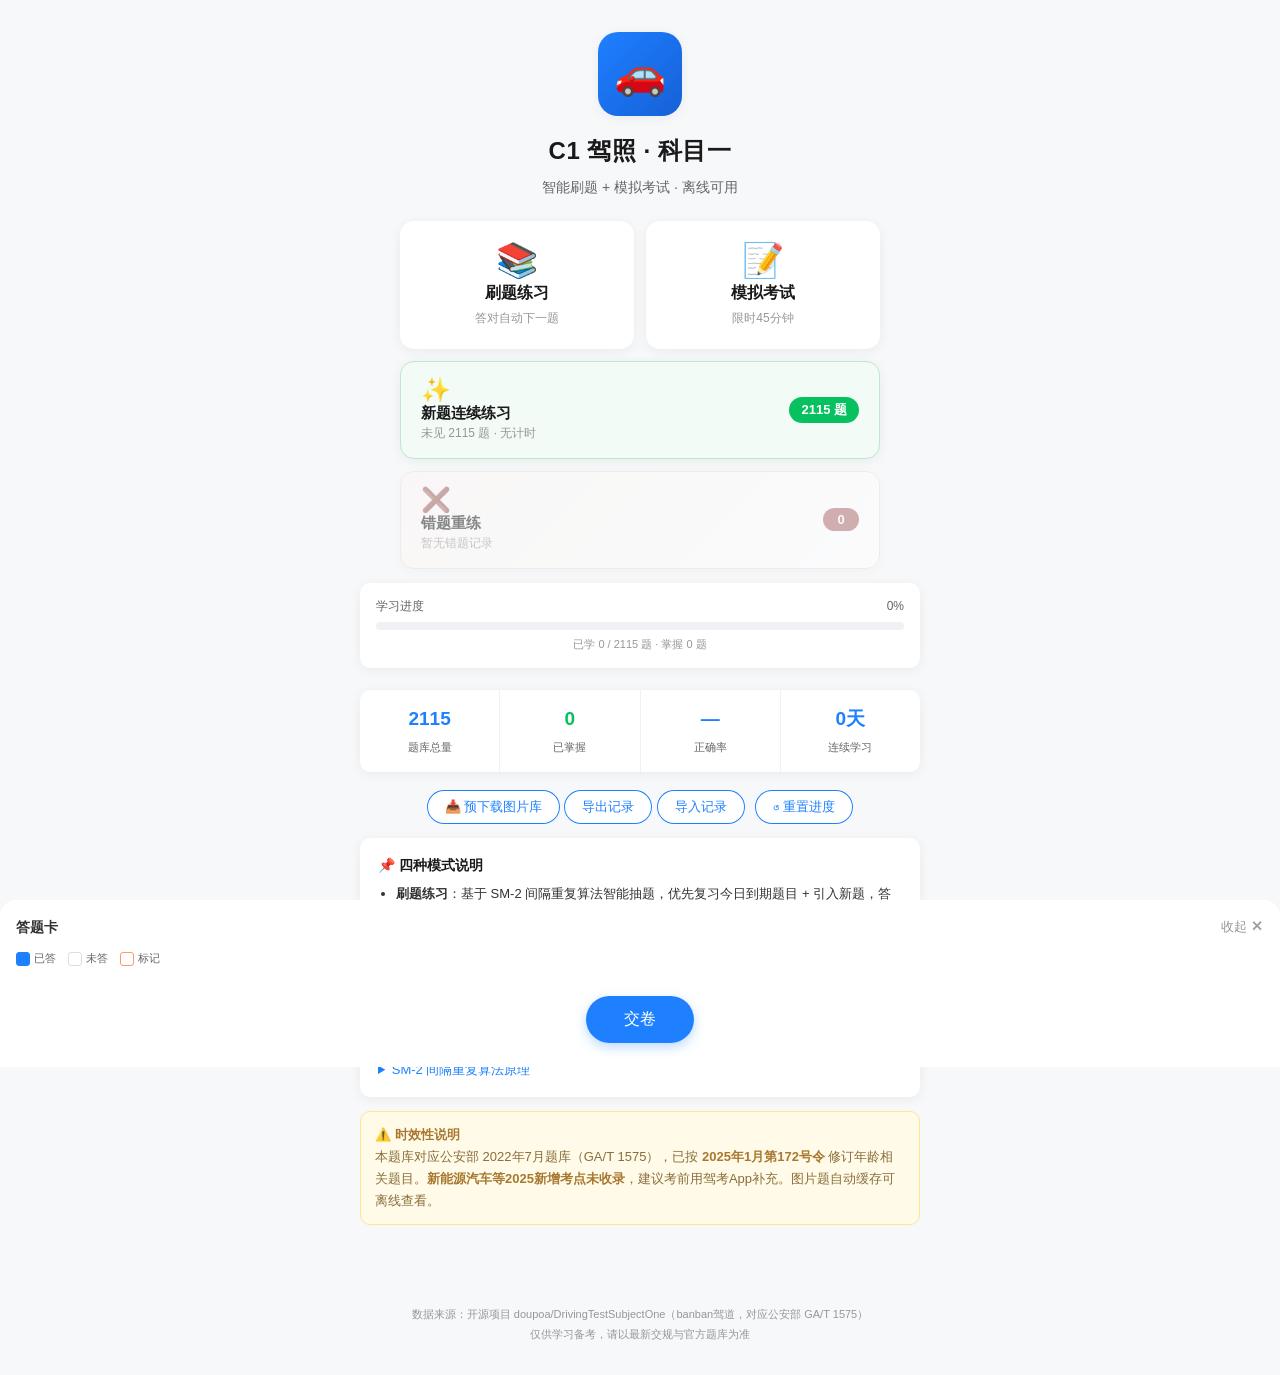
==== index.html @ aeea99e9 "Add files via upload" ====
<!DOCTYPE html>
<html lang="zh-CN">
<head>
<meta charset="UTF-8">
<meta name="viewport" content="width=device-width, initial-scale=1.0, viewport-fit=cover">
<meta name="theme-color" content="#1e80ff">
<meta name="mobile-web-app-capable" content="yes">
<meta name="apple-mobile-web-app-status-bar-style" content="default">
<meta name="apple-mobile-web-app-title" content="科目一">
<link rel="manifest" href="manifest.json">
<link rel="apple-touch-icon" href="icon-192.png">
<link rel="icon" type="image/png" sizes="192x192" href="icon-192.png">
<link rel="icon" type="image/png" sizes="512x512" href="icon-512.png">
<title>C1 驾照 · 科目一模拟考试</title>
<style>:root{
  --blue:#1e80ff; --blue-dark:#1660d8; --blue-light:#e8f2ff;
  --green:#07c160; --red:#fa5151; --orange:#ff976a; --purple:#7a4dd0;
  --gray-1:#f7f8fa; --gray-2:#f0f1f5; --gray-3:#dcdee0;
  --gray-5:#969799; --gray-6:#646566; --gray-7:#323233; --gray-8:#1a1a1a;
  --radius:10px; --shadow:0 2px 12px rgba(0,0,0,.06);
  --safe-top:env(safe-area-inset-top,0px);
  --safe-bottom:env(safe-area-inset-bottom,0px);
}
*{box-sizing:border-box;margin:0;padding:0;-webkit-tap-highlight-color:transparent}
html,body{height:100%}
body{font-family:-apple-system,BlinkMacSystemFont,"Segoe UI","PingFang SC","Hiragino Sans GB","Microsoft YaHei",sans-serif;background:var(--gray-1);color:var(--gray-8);line-height:1.6;font-size:15px;padding-top:var(--safe-top);padding-bottom:var(--safe-bottom)}
.hidden{display:none!important}
button{font-family:inherit;cursor:pointer;border:none;background:none}
.wrap{max-width:880px;margin:0 auto;padding:0 14px}

/* ===== 封面页 ===== */
.cover{padding:32px 16px 48px;text-align:center}
.cover .logo{width:84px;height:84px;border-radius:20px;background:linear-gradient(135deg,var(--blue),var(--blue-dark));margin:0 auto 16px;display:flex;align-items:center;justify-content:center;font-size:42px;color:#fff;box-shadow:var(--shadow)}
.cover h1{font-size:24px;margin-bottom:6px;letter-spacing:.5px}
.cover .sub{color:var(--gray-6);margin-bottom:22px;font-size:14px}
.mode-grid{display:grid;grid-template-columns:1fr 1fr;gap:12px;max-width:480px;margin:0 auto 14px}
.mode-card{display:flex;flex-direction:column;align-items:center;justify-content:center;gap:6px;background:#fff;border-radius:14px;padding:22px 12px;box-shadow:var(--shadow);transition:transform .12s;min-height:118px}
.mode-card:active{transform:scale(.97)}
.mode-card .ic{font-size:34px;line-height:1}
.mode-card .t{font-size:16px;font-weight:600;color:var(--gray-8)}
.mode-card .d{font-size:12px;color:var(--gray-5)}
.mode-card.practice .ic{color:var(--blue)}
.mode-card.exam .ic{color:var(--orange)}
.mode-card.newq,.mode-card.wrong{grid-column:1/3;flex-direction:row;justify-content:space-between;padding:16px 20px;min-height:auto}
.mode-card.newq{background:#f3fbf7;border:1px solid #bce8cf}
.mode-card.newq .info,.mode-card.wrong .info{text-align:left;display:flex;flex-direction:column;gap:2px}
.mode-card.newq .badge{background:var(--green);color:#fff;border-radius:20px;padding:4px 12px;font-size:13px;font-weight:600;min-width:68px;text-align:center}
.mode-card.newq.disabled{opacity:.55;filter:grayscale(.5)}
.mode-card.newq.disabled:active{transform:none}
.mode-card.wrong{grid-column:1/3;flex-direction:row;justify-content:space-between;padding:16px 20px;min-height:auto;background:linear-gradient(135deg,#fff5f0,#fff);border:1px solid #ffd9c2}
.mode-card.wrong .badge{background:var(--red);color:#fff;border-radius:20px;padding:4px 14px;font-size:13px;font-weight:600;min-width:36px;text-align:center}
.mode-card.wrong.disabled{opacity:.5;filter:grayscale(.6)}
.mode-card.wrong.disabled:active{transform:none}
.stats-row{display:flex;justify-content:center;gap:0;flex-wrap:wrap;margin:22px auto 18px;max-width:560px;background:#fff;border-radius:var(--radius);box-shadow:var(--shadow);overflow:hidden}
.stats-row .stat{flex:1;min-width:80px;padding:14px 8px;text-align:center;border-right:1px solid var(--gray-2)}
.stats-row .stat:last-child{border-right:none}
.stats-row .stat .n{font-size:19px;font-weight:600;color:var(--blue);display:block}
.stats-row .stat .n.green{color:var(--green)}
.stats-row .stat .l{font-size:11px;color:var(--gray-6);margin-top:2px}
.btn{display:inline-block;background:var(--blue);color:#fff;padding:13px 38px;border-radius:24px;font-size:16px;font-weight:500;transition:all .15s;box-shadow:0 4px 12px rgba(30,128,255,.3)}
.btn:active{transform:translateY(1px)}
.btn.ghost{background:#fff;color:var(--blue);box-shadow:0 0 0 1px var(--blue) inset}
.btn.gray{background:var(--gray-2);color:var(--gray-7);box-shadow:none}
.btn.danger{background:#fff;color:var(--red);box-shadow:0 0 0 1px var(--red) inset}
.btn:disabled{opacity:.5;cursor:not-allowed}
.btn.small{padding:8px 18px;font-size:13px;border-radius:18px}
.btn.full{display:block;width:100%}
.link-btn{color:var(--blue);font-size:13px;padding:6px 10px;display:inline-block}
.info-box{background:#fffbe8;border:1px solid #ffe58f;border-radius:var(--radius);padding:12px 14px;font-size:13px;color:#8a6d3b;text-align:left;margin:14px auto;max-width:560px;line-height:1.7}
.info-box b{color:#a87830}
.rule-box{background:#fff;border-radius:var(--radius);padding:16px 18px;text-align:left;margin:14px auto;max-width:560px;box-shadow:var(--shadow);font-size:13px;color:var(--gray-7)}
.rule-box h3{font-size:14px;margin-bottom:8px;color:var(--gray-8)}
.rule-box ul{padding-left:18px}
.rule-box li{margin:3px 0}
.rule-box details{margin-top:10px;border-top:1px dashed var(--gray-3);padding-top:10px}
.rule-box summary{cursor:pointer;color:var(--blue);font-size:13px}

/* 进度条（首页学习进度可视化） */
.progress-bar{max-width:560px;margin:14px auto 0;background:#fff;border-radius:var(--radius);box-shadow:var(--shadow);padding:14px 16px}
.progress-bar .top{display:flex;justify-content:space-between;font-size:12px;color:var(--gray-6);margin-bottom:6px}
.progress-bar .track{height:8px;background:var(--gray-2);border-radius:4px;overflow:hidden}
.progress-bar .fill{height:100%;background:linear-gradient(90deg,var(--blue),var(--green));width:0;transition:width .4s;border-radius:4px}
.progress-bar .meta{font-size:11px;color:var(--gray-5);margin-top:6px}

/* ===== 答题页 ===== */
.exam-header{position:sticky;top:0;background:#fff;border-bottom:1px solid var(--gray-2);padding:10px 0;z-index:20;margin-top:var(--safe-top)}
.exam-header .row{display:flex;align-items:center;justify-content:space-between;gap:10px}
.exam-header .progress{flex:1;height:6px;background:var(--gray-2);border-radius:3px;overflow:hidden}
.exam-header .progress > i{display:block;height:100%;background:var(--blue);width:0;transition:width .2s}
.exam-header .timer{font-variant-numeric:tabular-nums;font-weight:600;color:var(--gray-7);font-size:14px;white-space:nowrap}
.exam-header .timer.warn{color:var(--red)}
.exam-header .meta{font-size:13px;color:var(--gray-6);margin-top:4px;display:flex;align-items:center;gap:4px;flex-wrap:wrap}
.exam-header .meta b{color:var(--blue)}
.mode-badge{display:inline-block;font-size:11px;padding:2px 8px;border-radius:4px;font-weight:600}
.mode-badge.practice{color:var(--blue);background:var(--blue-light)}
.mode-badge.newq{color:#087a45;background:#e5f7ed}
.mode-badge.exam{color:var(--orange);background:#fff5f0}
.mode-badge.wrong{color:var(--red);background:#fdeaea}

.q-wrap{padding:18px 0 30px}
.q-tag{display:inline-block;font-size:11px;color:var(--blue);background:var(--blue-light);padding:2px 8px;border-radius:4px;margin-bottom:10px}
.q-tag.judge{color:#7a4dd0;background:#f1e9ff}
.q-no{color:var(--gray-5);font-size:13px;margin-bottom:6px}
.q-no b{color:var(--gray-8);font-size:15px}
.q-text{font-size:17px;line-height:1.7;color:var(--gray-8);margin-bottom:16px;word-break:break-word}
.q-image{max-width:100%;max-height:280px;border-radius:8px;margin-bottom:16px;display:block;background:var(--gray-2);box-shadow:var(--shadow)}
.q-image.loading{min-height:120px}
.opts{display:flex;flex-direction:column;gap:10px;margin-bottom:16px}
.opt{display:flex;align-items:center;gap:10px;padding:13px 14px;background:#fff;border:1.5px solid var(--gray-3);border-radius:var(--radius);transition:all .12s;text-align:left;width:100%;font-size:15px;color:var(--gray-8);min-height:48px}
.opt:active{transform:scale(.99)}
.opt .k{flex-shrink:0;width:26px;height:26px;border-radius:50%;border:1.5px solid var(--gray-3);display:flex;align-items:center;justify-content:center;font-size:13px;color:var(--gray-6);font-weight:600}
.opt.selected{border-color:var(--blue);background:var(--blue-light)}
.opt.selected .k{border-color:var(--blue);background:var(--blue);color:#fff}
.opt.correct{border-color:var(--green);background:#e9f9f0}
.opt.correct .k{border-color:var(--green);background:var(--green);color:#fff}
.opt.wrong{border-color:var(--red);background:#fdeaea}
.opt.wrong .k{border-color:var(--red);background:var(--red);color:#fff}
.opt.disabled{cursor:default}

/* 刷题模式即时反馈卡片 */
.feedback{border-radius:var(--radius);padding:14px;margin-top:6px;animation:fadeIn .2s}
.feedback.right{background:#e9f9f0;border:1px solid #b7ebd2}
.feedback.wrong{background:#fdeaea;border:1px solid #ffccc7}
.feedback .fb-title{font-size:14px;font-weight:600;margin-bottom:8px;display:flex;align-items:center;gap:6px}
.feedback.right .fb-title{color:var(--green)}
.feedback.wrong .fb-title{color:var(--red)}
.feedback .ans-line{font-size:13px;margin-bottom:4px}
.feedback .ans-line .your.wrong{color:var(--red);font-weight:600}
.feedback .ans-line .correct{color:var(--green);font-weight:600}
.feedback .exp{background:#fff;border-radius:6px;padding:9px 11px;font-size:12.5px;color:var(--gray-7);line-height:1.7;margin-top:8px}
.feedback .exp b{color:var(--gray-8)}
.feedback .law{margin-top:6px;border-left:3px solid var(--blue);padding-left:8px}
.feedback .updated{display:inline-block;font-size:11px;color:#a87830;background:#fffbe8;border:1px solid #ffe58f;padding:1px 6px;border-radius:3px;margin-left:6px}
@keyframes fadeIn{from{opacity:0;transform:translateY(4px)}to{opacity:1;transform:translateY(0)}}

.exam-nav{display:flex;gap:10px;align-items:center;justify-content:space-between;padding:14px 0 6px;border-top:1px solid var(--gray-2);position:sticky;bottom:0;background:var(--gray-1)}
.exam-nav .grow{flex:1}
.mark-btn{color:var(--orange);font-size:13px;padding:8px 4px}
.mark-btn.active{font-weight:600}
.sheet-toggle{color:var(--blue);font-size:13px;padding:8px 4px}

/* ===== 答题卡浮层 ===== */
.sheet-mask{position:fixed;inset:0;background:rgba(0,0,0,.4);z-index:30;display:none}
.sheet-mask.show{display:block}
.sheet{position:fixed;left:0;right:0;bottom:0;background:#fff;border-radius:16px 16px 0 0;padding:16px 16px calc(24px + var(--safe-bottom));z-index:31;transform:translateY(100%);transition:transform .25s;max-height:75vh;overflow:auto}
.sheet.show{transform:translateY(0)}
.sheet h4{font-size:14px;margin-bottom:12px;color:var(--gray-7);display:flex;justify-content:space-between;align-items:center}
.sheet h4 .close{font-size:13px;color:var(--gray-5)}
.sheet-legend{display:flex;gap:12px;font-size:11px;color:var(--gray-6);margin-bottom:12px;flex-wrap:wrap}
.sheet-legend span{display:flex;align-items:center;gap:4px}
.sheet-legend i{width:14px;height:14px;border-radius:3px;display:inline-block;border:1px solid var(--gray-3)}
.sheet-grid{display:grid;grid-template-columns:repeat(10,1fr);gap:6px}
.sheet-grid button{aspect-ratio:1;border:1px solid var(--gray-3);border-radius:5px;font-size:13px;color:var(--gray-7);background:#fff}
.sheet-grid button.answered{background:var(--blue);color:#fff;border-color:var(--blue)}
.sheet-grid button.right{background:var(--green);color:#fff;border-color:var(--green)}
.sheet-grid button.wrong{background:var(--red);color:#fff;border-color:var(--red)}
.sheet-grid button.marked{border-color:var(--orange);color:var(--orange)}
.sheet-grid button.marked.answered{background:var(--orange);color:#fff}
.sheet-grid button.current{outline:2px solid var(--blue);outline-offset:1px}

/* ===== 结果页 ===== */
.result{padding:30px 16px 48px;text-align:center}
.result .score-ring{width:160px;height:160px;margin:0 auto 18px;position:relative}
.result .score-ring svg{transform:rotate(-90deg)}
.result .score-ring .num{position:absolute;inset:0;display:flex;flex-direction:column;align-items:center;justify-content:center}
.result .score-ring .num b{font-size:44px;line-height:1;color:var(--gray-8)}
.result .score-ring .num span{font-size:12px;color:var(--gray-6);margin-top:2px}
.result .verdict{font-size:20px;font-weight:600;margin-bottom:8px}
.result .verdict.pass{color:var(--green)}
.result .verdict.fail{color:var(--red)}
.result .verdict-sub{color:var(--gray-6);font-size:14px;margin-bottom:20px}
.result .summary{display:flex;justify-content:center;gap:12px;flex-wrap:wrap;margin-bottom:24px}
.result .summary .item{background:#fff;border-radius:var(--radius);padding:10px 16px;box-shadow:var(--shadow);min-width:78px}
.result .summary .item .n{font-size:20px;font-weight:600;display:block}
.result .summary .item .l{font-size:12px;color:var(--gray-6)}
.result .summary .item .n.right{color:var(--green)}
.result .summary .item .n.wrong{color:var(--red)}

.review{margin-top:8px;text-align:left}
.review h3{font-size:15px;color:var(--gray-7);margin:16px 0 10px;text-align:center}
.review-filter{text-align:center;margin-bottom:12px}
.review-filter button{font-size:12px;padding:5px 12px;border-radius:14px;margin:0 3px;border:1px solid var(--gray-3);background:#fff;color:var(--gray-6)}
.review-filter button.active{background:var(--blue);color:#fff;border-color:var(--blue)}
.rv-item{background:#fff;border-radius:var(--radius);padding:14px;margin-bottom:10px;box-shadow:var(--shadow);border-left:3px solid var(--gray-3)}
.rv-item.wrong{border-left-color:var(--red)}
.rv-item.right{border-left-color:var(--green)}
.rv-head{display:flex;justify-content:space-between;align-items:flex-start;gap:8px;margin-bottom:8px}
.rv-head .t{font-size:11px;color:var(--gray-5);flex-shrink:0}
.rv-head .t.wrong{color:var(--red)}
.rv-head .t.right{color:var(--green)}
.rv-q{font-size:14px;color:var(--gray-8);line-height:1.6;margin-bottom:8px}
.rv-q img{max-width:100%;max-height:200px;border-radius:6px;margin-top:6px}
.rv-ans{font-size:13px;margin-bottom:6px}
.rv-ans .your.wrong{color:var(--red)}
.rv-ans .your.right{color:var(--green)}
.rv-ans .correct{color:var(--green)}
.rv-exp{background:var(--gray-1);border-radius:6px;padding:8px 10px;font-size:12.5px;color:var(--gray-7);line-height:1.6;margin-top:6px}
.rv-exp b{color:var(--gray-8)}
.rv-updated{display:inline-block;font-size:11px;color:#a87830;background:#fffbe8;border:1px solid #ffe58f;padding:1px 6px;border-radius:3px;margin-left:6px}

/* 预下载图片浮层 */
.dl-mask{position:fixed;inset:0;background:rgba(0,0,0,.5);z-index:40;display:none;align-items:center;justify-content:center}
.dl-mask.show{display:flex}
.dl-box{background:#fff;border-radius:14px;padding:22px 20px;width:84%;max-width:340px;text-align:center}
.dl-box h4{font-size:16px;margin-bottom:8px}
.dl-box .dl-sub{font-size:12.5px;color:var(--gray-6);margin-bottom:16px;line-height:1.6}
.dl-box .dl-track{height:8px;background:var(--gray-2);border-radius:4px;overflow:hidden;margin-bottom:8px}
.dl-box .dl-fill{height:100%;background:var(--blue);width:0;transition:width .15s;border-radius:4px}
.dl-box .dl-num{font-size:13px;color:var(--gray-7);margin-bottom:14px;font-variant-numeric:tabular-nums}

.foot{text-align:center;padding:18px 16px 30px;color:var(--gray-5);font-size:11px;line-height:1.8}
.foot a{color:var(--blue)}

@media(max-width:520px){
  .cover h1{font-size:21px}
  .q-text{font-size:15px}
  .sheet-grid{grid-template-columns:repeat(8,1fr)}
  .result .score-ring{width:140px;height:140px}
  .mode-card{min-height:104px;padding:18px 10px}
  .mode-card .ic{font-size:30px}
}
</style>
</head>
<body>

<!-- ============ 封面页 ============ -->
<section id="page-cover" class="wrap cover">
  <div class="logo">🚗</div>
  <h1>C1 驾照 · 科目一</h1>
  <p class="sub">智能刷题 + 模拟考试 · 离线可用</p>

  <div class="mode-grid">
    <button class="mode-card practice" id="btn-practice">
      <span class="ic">📚</span>
      <span class="t">刷题练习</span>
      <span class="d">答对自动下一题</span>
    </button>
    <button class="mode-card exam" id="btn-exam">
      <span class="ic">📝</span>
      <span class="t">模拟考试</span>
      <span class="d">限时45分钟</span>
    </button>
    <button class="mode-card newq" id="btn-new">
      <div class="info">
        <span class="ic" style="font-size:24px">✨</span>
        <span class="t" style="font-size:15px">新题连续练习</span>
        <span class="d" id="new-desc">只练从未作答的题 · 无计时</span>
      </div>
      <span class="badge"><b id="new-remaining">0</b> 题</span>
    </button>
    <button class="mode-card wrong disabled" id="btn-wrong">
      <div class="info">
        <span class="ic" style="font-size:24px">❌</span>
        <span class="t" style="font-size:15px">错题重练</span>
        <span class="d" id="wrong-desc">暂无错题</span>
      </div>
      <span class="badge" id="wrong-badge">0</span>
    </button>
  </div>

  <div class="progress-bar">
    <div class="top"><span>学习进度</span><span id="cv-progress-pct">0%</span></div>
    <div class="track"><i class="fill" id="cv-progress-fill"></i></div>
    <div class="meta" id="cv-progress-meta">已学 0 / — 题</div>
  </div>

  <div class="stats-row">
    <div class="stat"><span class="n" id="cv-bank">—</span><span class="l">题库总量</span></div>
    <div class="stat"><span class="n green" id="cv-mastered">0</span><span class="l">已掌握</span></div>
    <div class="stat"><span class="n" id="cv-accuracy">—</span><span class="l">正确率</span></div>
    <div class="stat"><span class="n" id="cv-streak">0天</span><span class="l">连续学习</span></div>
  </div>

  <div style="margin-top:14px">
    <button class="btn ghost small" id="btn-predl">📥 预下载图片库</button>
    <button class="btn ghost small" id="btn-export">导出记录</button>
    <button class="btn ghost small" id="btn-import">导入记录</button>
    <input class="hidden" id="import-file" type="file" accept=".json,application/json">
    <button class="btn ghost small" id="btn-reset" style="margin-left:6px">↺ 重置进度</button>
  </div>

  <div class="rule-box">
    <h3>📌 四种模式说明</h3>
    <ul>
      <li><b>刷题练习</b>：基于 SM-2 间隔重复算法智能抽题，优先复习今日到期题目 + 引入新题，答题即时判定并展示解析，专注薄弱点</li>
      <li><b>新题连续练习</b>：排除所有模式中曾经作答过的题，无计时和题数限制，自动保存位置；答对自动下一题，答错停留看解析</li>
      <li><b>模拟考试</b>：判断40+单选60共100题，限时45分钟，对标真实上机考试，交卷后统一评定</li>
      <li><b>错题重练</b>：只练错题本中的题（任何模式答错自动收录，含模考未答题），答对一次即移出错题本</li>
    </ul>
    <details>
      <summary>SM-2 间隔重复算法原理</summary>
      <p style="margin-top:8px;font-size:12.5px;color:var(--gray-6);line-height:1.7">
      每题记录难度系数(ease)与复习间隔。答对一题，下次复习间隔会变长（1天→3天→7天→16天→35天…），避免重复刷已掌握的题；答错则重置间隔、降低难度系数，确保薄弱题频繁出现。科学依据艾宾浩斯遗忘曲线，用最少时间巩固最多知识点。
      </p>
    </details>
  </div>

  <div class="info-box">
    <b>⚠️ 时效性说明</b><br>
    本题库对应公安部 2022年7月题库（GA/T 1575），已按 <b>2025年1月第172号令</b> 修订年龄相关题目。<b>新能源汽车等2025新增考点未收录</b>，建议考前用驾考App补充。图片题自动缓存可离线查看。
  </div>
</section>

<!-- ============ 答题页 ============ -->
<section id="page-exam" class="hidden">
  <div class="exam-header">
    <div class="wrap">
      <div class="row">
        <div class="progress"><i id="pg-bar"></i></div>
        <div class="timer" id="timer">—</div>
      </div>
      <div class="meta">
        <span class="mode-badge practice hidden" id="mb-practice">刷题</span>
        <span class="mode-badge newq hidden" id="mb-new">新题</span>
        <span class="mode-badge exam hidden" id="mb-exam">模考</span>
        <span class="mode-badge wrong hidden" id="mb-wrong">错题</span>
        第 <b id="cur-no">1</b> / <b id="cur-total">100</b> · 已答 <b id="cur-done">0</b> ·
        <button class="mark-btn" id="btn-mark">🚩 标记</button>
        <button class="sheet-toggle" id="btn-sheet">答题卡</button>
      </div>
    </div>
  </div>

  <div class="wrap q-wrap" id="q-area"></div>

  <div class="wrap exam-nav">
    <button class="btn gray grow" id="btn-prev">‹ 上一题</button>
    <button class="btn grow" id="btn-next">下一题 ›</button>
  </div>
</section>

<!-- 答题卡浮层 -->
<div class="sheet-mask" id="sheet-mask"></div>
<div class="sheet" id="sheet">
  <h4>答题卡 <button class="close" id="sheet-close">收起 ✕</button></h4>
  <div class="sheet-legend" id="sheet-legend">
    <span><i style="background:var(--blue);border-color:var(--blue)"></i>已答</span>
    <span><i></i>未答</span>
    <span><i style="border-color:var(--orange)"></i>标记</span>
  </div>
  <div class="sheet-grid" id="sheet-grid"></div>
  <div id="sheet-submit-wrap" style="margin-top:16px;text-align:center">
    <button class="btn" id="btn-submit">交卷</button>
  </div>
</div>

<!-- ============ 结果页 ============ -->
<section id="page-result" class="hidden">
  <div class="wrap result">
    <div class="score-ring">
      <svg width="160" height="160">
        <circle cx="80" cy="80" r="70" fill="none" stroke="#f0f1f5" stroke-width="12"/>
        <circle id="score-arc" cx="80" cy="80" r="70" fill="none" stroke="#07c160" stroke-width="12" stroke-linecap="round" stroke-dasharray="0 440"/>
      </svg>
      <div class="num"><b id="r-score">0</b><span>分</span></div>
    </div>
    <div class="verdict" id="r-verdict">—</div>
    <div class="verdict-sub" id="r-verdict-sub"></div>

    <div class="summary">
      <div class="item"><span class="n right" id="r-right">0</span><span class="l">答对</span></div>
      <div class="item"><span class="n wrong" id="r-wrong">0</span><span class="l">答错</span></div>
      <div class="item"><span class="n" id="r-time">0′</span><span class="l">用时</span></div>
    </div>

    <button class="btn" id="btn-again">再考一次</button>
    <button class="btn ghost" id="btn-result-home" style="margin-left:8px">返回首页</button>

    <div class="review-filter hidden" id="rv-filter">
      <button class="active" data-f="all">全部</button>
      <button data-f="wrong">仅错题</button>
    </div>
    <div class="review" id="review"></div>
  </div>
</section>

<!-- 预下载图片浮层 -->
<div class="dl-mask" id="dl-mask">
  <div class="dl-box">
    <h4 id="dl-title">📥 预下载图片库</h4>
    <div class="dl-sub" id="dl-sub">将下载全部题目图片至本地，支持离线查看刷题。预计约 50-100MB。</div>
    <div class="dl-track"><i class="dl-fill" id="dl-fill"></i></div>
    <div class="dl-num" id="dl-num">准备中…</div>
    <button class="btn gray small" id="dl-cancel">取消</button>
  </div>
</div>

<div class="foot">
  数据来源：开源项目 doupoa/DrivingTestSubjectOne（banban驾道，对应公安部 GA/T 1575）<br>
  仅供学习备考，请以最新交规与官方题库为准
</div>

<script>
window.__BANK__ = [{"id":"201904101025192asdcqevyphgpzrvkk8wrd","type":"judge","question":"如图所示，红圈中标记车辆使用灯光的方法是正确的。","image":"http://app.static.public.chetailian.com/%2Fexam%2Fsubject1%2F2019_kemu1_1120000.jpg","options":["正确","错误"],"answer":1,"explain":"夜间会车不能使用远光灯，150米以外就要换近光灯。使用远光灯会影响对向车辆驾驶员视线，易引发交通事故。","law":"《中华人民共和国道路交通安全法实施条例》第四十八条规定：在没有中心隔离设施或者没有中心线的道路上，夜间会车应当在距相对方向来车150米以外改用近光灯。","category":"operation","updated":false},{"id":"20190410102519yrnimy89cdwhwp5ta1zq6e","type":"judge","question":"机动车在抵押登记、质押备案期间不可以办理转让登记。","image":null,"options":["正确","错误"],"answer":1,"explain":"抵押登记期间申请转让登记的，由原所有人、现所有人和抵押权人共同申请；质押备案期间申请转让登记的，由原所有人、现所有人和质权人共同申请。","law":"《机动车登记规定》规定：在机动车抵押登记期间申请转让登记的，应当由原机动车所有人、现机动车所有人和抵押权人共同申请，车辆管理所一并办理新的抵押登记。\n在机动车质押备案期间申请转让登记的，应当由原机动车所有人、现机动车所有人和质权人共同申请，车辆管理所一并办理新的质押备案。","category":"law","updated":false},{"id":"201904101025198abgdewmbcnnnshjacrsme","type":"judge","question":"在这段路的最高时速为每小时50公里。","image":"http://app.static.public.chetailian.com//exam/subject1/2019_kemu1_806400.jpg?imageslim","options":["正确","错误"],"answer":1,"explain":"蓝底白色是最低限速，红圈白底是最高限速。","law":"看右侧的标志，红圈白底限制最高速度，蓝底限制最低速度。此路段最高车速是80公里/小时。","category":"signal","updated":false},{"id":"20190410102519fyyjereevmqxsrhvpz8fjg","type":"judge","question":"小型手动挡汽车科目二考试内容包括倒车入库、坡道定点停车和起步、侧方停车、曲线行驶、直角转弯。","image":null,"options":["正确","错误"],"answer":0,"explain":"小型汽车科目二：手动挡C1考5项；自动挡C2考4项。","law":"《机动车驾驶证申领和使用规定》规定：小型汽车、低速载货汽车科目二考试内容包括倒车入库、坡道定点停车和起步、侧方停车、曲线行驶、直角转弯。","category":"safety","updated":false},{"id":"20190410102519xg5ammpnurzawupbbc438s","type":"judge","question":"遇前方路段车道减少行驶缓慢，为了有序、安全，应依次交替通行。","image":null,"options":["正确","错误"],"answer":0,"explain":"遇前方路段车道减少行驶缓慢，随意变道、加塞，会导致更严重的拥堵，甚至引发交通事故。","law":"《中华人民共和国道路交通安全法实施条例》第五十三条：机动车在车道减少的路口、路段，遇有前方机动车停车排队等候或者缓慢行驶的，应当每车道一辆依次交替驶入车道减少后的路口、路段。","category":"law","updated":false},{"id":"20190410102519axaknvfjwaxddh4qs3dht3","type":"judge","question":"如图所示，驾驶机动车遇到这种情况，可以轻按喇叭提醒前方非机动车和行人后方有来车。","image":"http://app.static.public.chetailian.com/%2Fexam%2Fsubject1%2F2019_kemu1_1124100.jpg","options":["正确","错误"],"answer":0,"explain":"前方道路非机动车在道路中间，应予以提醒。","law":"前方有行人和自行车，道路较窄，驾驶机动车遇到这种情况，可以轻按喇叭提醒前方非机动车和行人后方有来车，这样更加安全。","category":"case","updated":false},{"id":"20190410102519yu8rirpvcrornukbfetcs","type":"judge","question":"驾驶人持超过有效期的驾驶证可以在1年内驾驶机动车。","image":null,"options":["正确","错误"],"answer":1,"explain":"驾驶证丢失、损毁、超过有效期或被依法扣留、暂扣期间及记分达12分的，都不得驾驶机动车。","law":"《实施条例》第二十八条：\n机动车驾驶人在机动车驾驶证丢失、损毁、超过有效期或者被依法扣留、暂扣期间以及记分达到12分的，不得驾驶机动车。","category":"law","updated":false},{"id":"20190410102519cmq3ycnqrcacutqhrbmksy","type":"judge","question":"遇到这种情形时要停车避让行人。","image":"http://app.static.public.chetailian.com/%2Fexam%2Fsubject1%2F2019_kemu1_816900.jpg","options":["正确","错误"],"answer":0,"explain":"行人优先，机动车要注意避让。","law":"路遇行人横穿马路要停车让行。","category":"safety","updated":false},{"id":"201904101025196wvnx7byg2gyi2wbxkxejk","type":"judge","question":"驾驶人在发生交通事故后因抢救伤员变动现场时要标明位置。","image":null,"options":["正确","错误"],"answer":0,"explain":"位置变动要标记，方便后期的责任判定。","law":"《交通安全法》第七十条：\n在道路上发生交通事故，车辆驾驶人应当立即停车，保护现场；造成人身伤亡的，车辆驾驶人应当立即抢救受伤人员，并迅速报告执勤的交通警察或者公安机关交通管理部门。因抢救受伤人员变动现场的，应当标明位置。乘车人、过往车辆驾驶人、过往行人应当予以协助。\n在道路上发生交通事故，未造成人身伤亡，当事人对事实及成因无争议的，可以即行撤离现场，恢复交通，自行协商处理损害赔偿事宜；不即行撤离现场的，应当迅速报告执勤的交通警察或者公安机关交通管理部门。\n在道路上发生交通事故，仅造成轻微财产损失，并且基本事实清楚的，当事人应当先撤离现场再进行协商处理。","category":"safety","updated":false},{"id":"20190410102519nect8okqbnf7o2nyts6b61","type":"judge","question":"驾驶人在实习期内驾驶机动车上高速公路行驶，应由持相应或者更高准驾车型驾驶证一年以上的驾驶人陪同。","image":null,"options":["正确","错误"],"answer":1,"explain":"实习期上高速，3年老司机陪同，违反罚款20-200元。","law":"《机动车驾驶证申领和使用规定》规定:驾驶人在实习期内驾驶机动车上高速公路行驶，应当由持相应或者包含其准驾车型驾驶证三年以上的驾驶人陪同。其中，驾驶残疾人专用小型自动挡载客汽车的，可以由持有小型自动挡载客汽车以上准驾车型驾驶证的驾驶人陪同。","category":"safety","updated":false},{"id":"20190410102519nvcxkevsj6mmgabdfnu5sm","type":"judge","question":"对发生道路交通事故需要收集证据的事故车，交通警察可以依法扣留。","image":null,"options":["正确","错误"],"answer":0,"explain":"收集证据事故车，交警依法可扣留。","law":"《道路交通安全违法行为处理程序规定》规定:对发生道路交通事故，因收集证据需要的，可以依法扣留事故车辆。","category":"law","updated":false},{"id":"20190410102519l2jtbhekpkupwf5fuztxmq","type":"judge","question":"如图所示，驾驶机动车直行遇前方道路堵塞时，车辆可以在黄色网格线区域临时停车等待，但不得在人行横道停车。","image":"http://app.static.public.chetailian.com//exam/subject1/2019_kemu1_1121800.jpg?imageslim","options":["正确","错误"],"answer":1,"explain":"人行横道和网状线禁止停车，所以要在路口外停车等候。","law":"驾驶机动车直行遇前方道路堵塞时，车辆不可在黄色网格线区域临时停车等待，也不可在人行横道停车。","category":"signal","updated":false},{"id":"201904101025202husd4t998uxfqcxdhwtkc","type":"judge","question":"如图所示，红圈标注的深色车辆的做法是违法的。","image":"http://app.static.public.chetailian.com/%2Fexam%2Fsubject1%2F2019_kemu1_1128200.jpg?imageslim","options":["正确","错误"],"answer":0,"explain":"变道要提前开启转向灯，实线不可跨越。","law":"白色实线不允许变道，深色车辆在白色实线上变更车道，属于违法行驶。","category":"operation","updated":false},{"id":"20190410102520nw1jue6l2aouzxqzyrcinr","type":"judge","question":"机动车驾驶人在实习期内驾驶机动车不得牵引挂车。","image":null,"options":["正确","错误"],"answer":0,"explain":"实习期不得牵引挂车，不得装载危化品。","law":"《机动车驾驶证申领和使用规定》规定:机动车驾驶人在实习期内不得驾驶公共汽车、营运客车或者执行任务的警车、消防车、救护车、工程救险车以及载有爆炸物品、易燃易爆化学物品、剧毒或者放射性等危险物品的机动车;驾驶的机动车不得牵引挂车。","category":"safety","updated":false},{"id":"201904101025208dhskshjmcsjxhrsrw38gk","type":"judge","question":"驾驶机动车上坡时，在将要到达坡道顶端时要加速并鸣喇叭。","image":null,"options":["正确","错误"],"answer":1,"explain":"将要到达坡道顶端，驾驶员视线受阻，加速易引发事故。","law":"《实施条例》第五十九条：\n机动车驶近急弯、坡道顶端等影响安全视距的路段以及超车或者遇有紧急情况时，应当减速慢行，并鸣喇叭示意。","category":"case","updated":false},{"id":"20190410102520bt1jtrputfykr4kebthp5j","type":"judge","question":"驾驶机动车通过交叉路口要遵守交通信号。","image":null,"options":["正确","错误"],"answer":0,"explain":"交通信号包括交通信号灯、交通标志、交通标线和交通警察指挥。","law":"《道路交通安全法》第四十四条：\n机动车通过交叉路口，应当按照交通信号灯、交通标志、交通标线或者交通警察的指挥通过；通过没有交通信号灯、交通标志、交通标线或者交通警察指挥的交叉路口时，应当减速慢行，并让行人和优先通行的车辆先行。","category":"signal","updated":false},{"id":"20190410102520mvltf7ard5b1dnjhzhgvok","type":"judge","question":"伪造、变造或者使用伪造、变造驾驶证的驾驶人构成犯罪的，将依法追究刑事责任。","image":null,"options":["正确","错误"],"answer":0,"explain":"伪造、变造或者使用伪造、变造的机动车驾驶证的，将予以收缴，依法拘留，并处罚款2000-5000元。","law":"《道路交通安全法》第九十六条：\n伪造、变造或者使用伪造、变造的机动车登记证书、号牌、行驶证、驾驶证的，由公安机关交通管理部门予以收缴，扣留该机动车，处十五日以下拘留，并处二千元以上五千元以下罚款；构成犯罪的，依法追究刑事责任。","category":"law","updated":false},{"id":"20190410102520p5fcaghsm3u8fatnrx43f8","type":"judge","question":"车辆识别代号因磨损、锈蚀、事故等原因辨认不清或者损坏的，可以向登记地车辆管理所申请备案。","image":null,"options":["正确","错误"],"answer":0,"explain":"发动机号码、车辆识别代号因磨损等原因辨认不清或损坏的，要等登记地车管所报备。","law":"《机动车登记规定》规定：车辆识别代号因磨损、锈蚀、事故等原因辨认不清或者损坏的，机动车所有人应当在信息或者事项变更后三十日内，向登记地车辆管理所申请变更备案。","category":"law","updated":false},{"id":"20190410102520wdjaqmfwno7zz3ejrjak9y","type":"judge","question":"驾驶机动车遇前方交叉路口交通阻塞时，路口内无网状线的，可停在路口内等候。","image":null,"options":["正确","错误"],"answer":1,"explain":"路口阻塞，应在停止线外排队等待通行。","law":"《中华人民共和国道路交通安全法实施条例》第五十三条：机动车遇有前方交叉路口交通阻塞时，应当依次停在路口以外等候，不得进入路口。","category":"signal","updated":false},{"id":"20190410102520dknfcdawiuj9lgnjo9unfa","type":"judge","question":"在这种情况下可以借右侧公交车道超车。","image":"http://app.static.public.chetailian.com/%2Fexam%2Fsubject1%2F2019_kemu1_805900.jpg?imageslim","options":["正确","错误"],"answer":1,"explain":"不可占用公交专用车道。","law":"超车只能左侧超，不能右侧超车，而且也不能占用公交专用车道。\n仅当发生事故、正常道路封闭有标示注明允许借用或者交警指示等特殊情况允许借道行驶。","category":"safety","updated":false},{"id":"2019041010252012i7vrwk88s7cg32pahqec","type":"judge","question":"在这种情况下可以加速通过人行横道。","image":"http://app.static.public.chetailian.com/%2Fexam%2Fsubject1%2F2019_kemu1_812300.jpg?imageslim","options":["正确","错误"],"answer":1,"explain":"遇行人过人行横道，应停车让行，等行人通过后再通行。","law":"图中可以看出，人行横道上正在有老人过马路，所以应该是停车等待，等待行人通过后，再驶离人行横道。","category":"signal","updated":false},{"id":"2019041010252068tj9p9efvoxmyyvkstngg","type":"judge","question":"机动车在夜间道路上发生故障难以移动时要开启危险报警闪光灯、示廓灯、后位灯。","image":null,"options":["正确","错误"],"answer":0,"explain":"夜间视线不好，在道路上发生故障要开启危险报警闪光灯、示廓灯及后位灯，并在车后50-100米处设置警告标志。","law":"《道路交通安全法实施条例》第六十条：\n机动车在道路上发生故障或者发生交通事故，妨碍交通又难以移动的，应当按照规定开启危险报警闪光灯并在车后50米至100米处设置警告标志，夜间还应当同时开启示廓灯和后位灯。","category":"signal","updated":false},{"id":"20190410102520bw8z56pbrvpmp6mz6djjtd","type":"judge","question":"准驾车型为小型自动挡汽车的，可以驾驶低速载货汽车。","image":null,"options":["正确","错误"],"answer":1,"explain":"小型自动挡汽车（C2）准驾车型是小型、微型自动挡载客汽车以及轻型、微型自动挡载货汽车。","law":"小型自动挡汽车(C2) 准驾车型:小型、微型自动挡载客汽车以及轻型、微型自动挡载货汽车；轻型、微型自动挡专项作业车；上肢残疾人专用小型自动挡载客汽车低速载货汽车属于C3。","category":"law","updated":false},{"id":"20190410102520jjxyteqquyaj64ukh5yu2g","type":"judge","question":"图中标注车辆在该地点停车是可以的。","image":"http://app.static.public.chetailian.com/%2Fexam%2Fsubject1%2F2019_kemu1_1157900.jpg?imageslim","options":["正确","错误"],"answer":1,"explain":"站30口50，不得停车。","law":"公共汽车站、急救站、加油站、消防栓或者消防队（站）门前以及距离上述地点30米以内的路段，除使用上述设施外，不得停车。","category":"case","updated":false},{"id":"20190410102520q7sr8psx7sz6unaedg2xxv","type":"judge","question":"如图所示，通过这个标志的路口时应该减速让行。","image":"http://app.static.public.chetailian.com//exam/subject1/2019_kemu1_1093900.jpg?imageslim","options":["正确","错误"],"answer":1,"explain":"八角形内一个“停”字是停车让行，三角形内一个“让”是减速让行。","law":"这个是停车让行的标志，光减速是不够的。另外提示一下，三角的是减速让行，八角的是停车让行。","category":"signal","updated":false},{"id":"20190410102520esdzgk35fyn6jltog11yjg","type":"judge","question":"驾驶机动车在没有中心线的城市道路上，最高速度不能超过每小时50公里。","image":null,"options":["正确","错误"],"answer":1,"explain":"无中心线城3公4，有中心线城5公7。","law":"《道路交通安全法实施条例》第四十五条：\n机动车在道路上行驶不得超过限速标志、标线标明的速度。在没有限速标志、标线的道路上，机动车不得超过下列最高行驶速度： \n(一)没有道路中心线的道路，城市道路为每小时30公里，公路为每小时40公里;\n(二)同方向只有1条机动车道的道路，城市道路为每小时50公里，公路为每小时70公里。","category":"case","updated":false},{"id":"20190410102520t3ngosic3k2jaxsaukaxi7","type":"judge","question":"机动车在高速公路上发生故障时，在来车方向50至100米处设置警告标志。","image":null,"options":["正确","错误"],"answer":1,"explain":"发生故障在车后设置警告标志距离：高速公路150米外，普通公路50-150米。","law":"《道路交通安全法》第六十八条：\n机动车在高速公路上发生故障时，应当依照本法第五十二条的有关规定办理；但是，警告标志应当设置在故障车来车方向一百五十米以外，车上人员应当迅速转移到右侧路肩上或者应急车道内，并且迅速报警。","category":"signal","updated":false},{"id":"20190410102520w6mb37xyw2bsjt83sr11vb","type":"judge","question":"机动车驾驶人的交通违法行为实行累积记分制度，记分周期必须从驾驶人初次领取机动车驾驶证之日起连续计算。","image":null,"options":["正确","错误"],"answer":1,"explain":"累积记分周期并不是一定要从驾驶人初次领取机动车驾驶证之日起连续计算，也可以自初次取得临时机动车驾驶许可之日起累积计算。","law":"《道路交通安全违法行为记分管理办法》规定，记分周期为十二个月，满分为12分。记分周期自机动车驾驶人初次领取机动车驾驶证之日起连续计算，或者自初次取得临时机动车驾驶许可之日起累积计算。","category":"law","updated":false},{"id":"20190410102520ajj9k9r7ehomtgan21igcy","type":"judge","question":"驾驶机动车不按交通信号灯指示通行的，一次记6分。","image":null,"options":["正确","错误"],"answer":0,"explain":"准驾不符扣9分，不按红绿灯走扣6分。","law":"《道路交通安全违法行为记分管理办法》规定，机动车驾驶人有下列交通违法行为之一，一次记6分：\n（一）驾驶校车、公路客运汽车、旅游客运汽车载人超过核定人数未达到百分之二十，或者驾驶7座以上载客汽 车载人超过核定人数百分之二十以上未达到百分之五十，或者驾驶其他载客汽车载人超过核定人数百分之五十以上未达到百分之百的；\n（二）驾驶校车、中型以上载客载货汽车、危险物品运输车辆在高速公路、城市快速路上行驶超过规定时速未 达到百分之二十，或者在高速公路、城市快速路以外的道路上行驶超过规定时速百分之二十以上未达到百分之五十的；\n（三）驾驶校车、中型以上载客载货汽车、危险物品运输车辆以外的机动车在高速公路、城市快速路上行驶超 过规定时速百分之二十以上未达到百分之五十，或者在高速公路、城市快速路以外的道路上行驶超过规定时速百分之五十以上的；\n（四）驾驶载货汽车载物超过最大允许总质量百分之五十以上的；\n（五）驾驶机动车载运爆炸物品、易燃易爆化学物品以及剧毒、放射性等危险物品，未按指定的时间、路线、\n速度行驶或者未悬挂警示标志并采取必要的安全措施的；\n（六）驾驶机动车运载超限的不可解体的物品，未按指定的时间、路线、速度行驶或者未悬挂警示标志的；\n（七）驾驶机动车运输危险化学品，未经批准进入危险化学品运输车辆限制通行的区域的；\n（八）驾驶机动车不按交通信号灯指示通行的；\n（九）机动车驾驶证被暂扣或者扣留期间驾驶机动车的；\n（十）造成致人轻微伤或者财产损失的交通事故后逃逸，尚不构成犯罪的；\n（十一）驾驶机动车在高速公路或者城市快速路上违法占用应急车道行驶的。","category":"signal","updated":false},{"id":"20190410102520lxhulcfzzkaymcc27kxg28","type":"judge","question":"驾驶机动车在沙尘天气条件下行车不用开启前照灯、示廓灯和后位灯。","image":null,"options":["正确","错误"],"answer":1,"explain":"沙尘天气，应开启前照灯、示廓灯和后位灯。","law":"《实施条例》第五十八条：\n机动车在夜间没有路灯、照明不良或者遇有雾、雨、雪、沙尘、冰雹等低能见度情况下行驶时，应当开启前照灯、示廓灯和后位灯，但同方向行驶的后车与前车近距离行驶时，不得使用远光灯。机动车雾天行驶应当开启雾灯和危险报警闪光灯。","category":"operation","updated":false},{"id":"20190410102520ddwggs531ydrfyvadty8jj","type":"judge","question":"打开机动车车门时，不得妨碍其他车辆和行人通行。","image":null,"options":["正确","错误"],"answer":0,"explain":"开车门要注意后方来车和行人，不能挡其他车辆和行人的路。","law":"《道路交通安全法实施条例》第七十七条，乘坐机动车应当遵守下列规定：\n(一)不得在机动车道上拦乘机动车；\n(二)在机动车道上不得从机动车左侧上下车；\n(三)开关车门不得妨碍其他车辆和行人通行。","category":"operation","updated":false},{"id":"20190410102520fjvjvcgpce5gabdctn2fhr","type":"judge","question":"申请人在考试过程中有贿赂、舞弊行为的，取消考试资格，已经通过考试的其他科目成绩无效。","image":null,"options":["正确","错误"],"answer":0,"explain":"假一吊二撤三醉五逃终生。考试舞弊就是作假。","law":"《机动车驾驶证申领和使用规定》规定:申请人在考试过程中有贿赂、舞弊行为的，取消考试资格，已经通过考试的其他科目成绩无效，公安机关交通管理部门处-二千元以下罚款;申请人在一年内不得再次申领机动车驾驶证。","category":"case","updated":false},{"id":"20190410102520rlwungf1q7w6fu7uzxqmiy","type":"judge","question":"如图所示，在前方路口可以掉头。","image":"http://app.static.public.chetailian.com/%2Fexam%2Fsubject1%2F2019_kemu1_1095700.jpg?imageslim","options":["正确","错误"],"answer":1,"explain":"铁道路口路况复杂，掉头易引发事故。","law":"如图所示，前方是铁道路口，根据法规，铁道路口不能掉头。","category":"safety","updated":false},{"id":"20190410102520qxjvhb6lgv9zrp6vrjenhs","type":"judge","question":"如图所示，当机动车行驶至交叉口时的做法是正确的。","image":"http://app.static.public.chetailian.com/%2Fexam%2Fsubject1%2F2019_kemu1_1157400.jpg?imageslim","options":["正确","错误"],"answer":0,"explain":"图中为圆形绿灯，车辆可直行和右转。","law":"绿灯的情况下，该车道的标线表示：该车道可以直行可以右转，右转没有任何问题，右转后只有一个车道，不存在转过去要靠最右边车道行驶的问题。","category":"signal","updated":false},{"id":"20190410102520lkyvdxoupuwuajsdcftkg1","type":"judge","question":"道路交通事故中，机动车无号牌、检验合格标志、保险标志时，要保护现场并立即报警。","image":null,"options":["正确","错误"],"answer":0,"explain":"事故报警：撞公物、无牌标、动不了、伤亡、有争议、酒驾。","law":"《道路交通事故处理程序规定》规定: 1.发生死亡事故、伤人事故的，或者发生财产损失事故且机动车无检验合格标志或者无保险标志的，当事人应当保护现场并立即报警; 2. 发生财产损失事故且机动车无检验合格标志或者无保险标志，车辆可以移动的，当事人应当组织车上人员疏散到路外安全地点，在确保安全的原则下，采取现场拍照或者标划事故车辆现场位置等方式固定证据，将车辆移至不妨碍交通的地点后报警。","category":"signal","updated":false},{"id":"20190410102520ryza3qxnftfagg27u3dvp6","type":"judge","question":"在交叉路口、隧道内均不能倒车。","image":null,"options":["正确","错误"],"answer":0,"explain":"交叉路口、隧道内情况复杂，倒车容易引发交通事故。","law":"根据交通法，机动车在交叉路口、隧道内均不能倒车。","category":"safety","updated":false},{"id":"20190410102520svuw5muspxtmahmxl2usaf","type":"judge","question":"驾驶机动车在没有交通信号的路口遇到前方车辆缓慢行驶时要依次交替通行。","image":null,"options":["正确","错误"],"answer":0,"explain":"没有交通信号灯的路口交通情况复杂，要减速依次慢行。","law":"《道路交通安全法》第四十五条：\n在车道减少的路段、路口，或者在没有交通信号灯、交通标志、交通标线或者交通警察指挥的交叉路口遇到停车排队等候或者缓慢行驶时，机动车应当依次交替通行。","category":"signal","updated":false},{"id":"2019041010252012svcks4mrxydliuyjgwft","type":"judge","question":"这辆小型载客汽车进入高速公路行车道的行为是正确的。","image":"http://app.static.public.chetailian.com/%2Fexam%2Fsubject1%2F2019_kemu1_822300.jpg?imageslim","options":["正确","错误"],"answer":1,"explain":"进入高速公路时应按照地面导流线行驶。","law":"此车压实线，不按标线要求行车。","category":"signal","updated":false},{"id":"20190410102520eqnhusk18nkebkzv6yxugn","type":"judge","question":"造成交通事故后逃逸，尚不构成犯罪的，记12分。","image":null,"options":["正确","错误"],"answer":1,"explain":"逃逸未犯罪：轻伤以上或死亡，一次记12分；轻微伤或财产损失，一次记6分。","law":"《道路交通安全违法行为记分管理办法》规定，造成致人轻伤以上或者死亡的交通事故后逃逸，尚不构成犯罪的，一次记12分；造成致人轻微伤或者财产损失的交通事故后逃逸，尚不构成犯罪的，一次记6分。","category":"law","updated":false},{"id":"20190410102520tgl2wmcedwybuxrp2pwopk","type":"judge","question":"发生交通事故后，当事人故意破坏、伪造现场、毁灭证据的，承担全部责任。","image":null,"options":["正确","错误"],"answer":0,"explain":"发生交通事故后，凡是逃逸、故意破坏，伪造现场、毁灭证据的，都要承担全部责任。","law":"发生交通事故后当事人逃逸的，故意破坏、伪造现场、毁灭证据的，均承担全部责任。","category":"law","updated":false},{"id":"20190410102520vblhhhdaneps6shvfokzxs","type":"judge","question":"驾驶机动车在道路上违反交通安全法规的行为属于违法行为。","image":null,"options":["正确","错误"],"answer":0,"explain":"现官方已无违章和违规的说法。","law":"“违反道路交通安全法”，违反法律法规即为违法行为。官方已无违章和违规的说法。","category":"case","updated":false},{"id":"20190410102520mnw8toaw96y7ay8nyrhubu","type":"judge","question":"这个路段可以在非机动车道上临时停车。","image":"http://app.static.public.chetailian.com/%2Fexam%2Fsubject1%2F2019_kemu1_820000.jpg?imageslim","options":["正确","错误"],"answer":1,"explain":"非机动车道是给非机动车通行的，禁止机动车停车。","law":"在设有禁停标志、标线的路段，在机动车道与非机动车道、人行道之间设有隔离设施的路段以及人行横道、施工地段，不得停车。","category":"case","updated":false},{"id":"20190410102520xfypybchnmw6y5ksrzdx1s","type":"judge","question":"正在执行社区戒毒、强制隔离戒毒、社区康复措施，车辆管理所将注销其驾驶证。","image":null,"options":["正确","错误"],"answer":0,"explain":"涉毒驾驶，注销驾照。","law":"《机动车驾驶证申领和使用规定》规定:机动车驾驶人被查获有吸食、注射毒品后驾驶机动车行为，依法被责令社区戒毒、社区康复或者决定强制隔离戒毒，或者长期服用依赖性精神药品成瘾尚未戒除的,车辆管理所应当注销其机动车驾驶证。","category":"safety","updated":false},{"id":"20190410102521lp2vwh6ea9tudjcjs2yngs","type":"judge","question":"机动车驾驶人联系电话、联系地址等信息发生变化，应当在信息变更后三十日内，向驾驶证核发地车辆管理所备案。","image":null,"options":["正确","错误"],"answer":0,"explain":"信息有变，30日内备案、换证。","law":"《机动车驾驶证申领和使用规定》规定:机动车驾驶人联系电话、联系地址等信息发生变化的，应当在信息变更后三十日内向驾驶证核发地车辆管理所备案。","category":"law","updated":false},{"id":"20190410102521jurcdvmz4sgmovzc6thhks","type":"judge","question":"交通标志和交通标线不属于交通信号。","image":null,"options":["正确","错误"],"answer":1,"explain":"标志、标线都是用来传递交通信号的。","law":"《道路交通安全法》规定:交通信号包括交通信号灯、交通标志、交通标线和交通警察的指挥。","category":"signal","updated":false},{"id":"20190410102521ff5jewsrukruxfvpqrfhjs","type":"judge","question":"不要在驾驶室的前后窗范围内悬挂和放置妨碍驾驶人视线的物品。","image":null,"options":["正确","错误"],"answer":0,"explain":"保证驾驶人的视线清晰才能保障行车安全。","law":"《实施条例》第六十二条，驾驶机动车不得有下列行为：\n(一)在车门、车厢没有关好时行车；\n(二)在机动车驾驶室的前后窗范围内悬挂、放置妨碍驾驶人视线的物品；\n(三)拨打接听手持电话、观看电视等妨碍安全驾驶的行为；\n(四)下陡坡时熄火或者空挡滑行；\n(五)向道路上抛撒物品；\n(六)驾驶摩托车手离车把或者在车把上悬挂物品；\n(七)连续驾驶机动车超过4小时未停车休息或者停车休息时间少于20分钟；\n(八)在禁止鸣喇叭的区域或者路段鸣喇叭。","category":"case","updated":false},{"id":"201904101025214cvruf87pq1gap6tf6dpga","type":"judge","question":"车辆发生故障而无法移动时，首先应在车辆后方50-150米处放置危险警告标志，防止后车追尾。","image":null,"options":["正确","错误"],"answer":1,"explain":"设置警告标志：普通道路50-100米，高速道路150米以外。","law":"应该先开启危险报警闪光灯，并在车后50-100米以内放置警告标志。PS：在高速公路上，危险报警标志应放在车后150米外的地方。","category":"signal","updated":false},{"id":"201904101025212v3ore46gqvwrgqq3ytrqq","type":"judge","question":"驾驶人驾驶有达到报废标准嫌疑机动车上路的，交通警察依法予以拘留。","image":null,"options":["正确","错误"],"answer":1,"explain":"驾驶报废车上路，将罚款200-2000元，吊销驾驶证，强制收缴车辆并报废。","law":"交警只能扣留车辆，还没达到拘留人的地步。","category":"law","updated":false},{"id":"20190410102521qqfdx7dytwqugsx9gohget","type":"judge","question":"申请人患有精神病的，可以申领机动车驾驶证，但是在发病期间不得驾驶机动车。","image":null,"options":["正确","错误"],"answer":1,"explain":"癫痫病、精神病、红绿色盲，禁止申领驾照。","law":"《机动车驾驶证申领和使用规定》规定:持有大型客车、重型牵引挂车、城市公交车、中型客车、大型货车驾驶证的驾驶人，应当在每个记分周期结束后三十日内到公安机关交通管理部门接受审验。但在一个记分周期内没有记分记录的，免予本记分周期审验，同时申报身体条件情况。或者醉酒驾驶机动车发生重大交通事故构成犯罪的; (五) 醉酒驾驶机动车或者饮酒后驾驶营运机动车依法被吊销机动车驾驶证未满五年的; (六) 醉酒驾驶营运机动车依法被吊销机动车驾驶证未满十年的; (七)驾驶机动车追逐竞驶、超员、超速、违反危险化学品安全管理规定运输危险化学品构成犯罪依法被吊销机动车驾驶证未满五年的; (八) 因本款第四项以外的其他违反交通管理法律法规的行为发生重大交通事故构成犯罪依法被吊销机动车驾驶证未满十年的; (九) 因其他情形依法被吊销机动车驾驶证未满二年的; (十)驾驶许可依法被撤销未满三年的;(十一)未取得机动车驾驶证驾驶机动车，发生负同等以上责任交通事故造成人员重伤或者死亡未满十年的; (十二) 三年内有代替他人参加机动车驾驶人考试行为的;(十三)法律、行政法规规定的其他情形未取得机动车驾驶证驾驶机动车，有第一款第五项至第八项行为之一的，在规定期限内不得申请机动车驾驶证。","category":"law","updated":false},{"id":"20190410102521jjpn9cbxxxqpnp9luwwbeu","type":"judge","question":"自愿降级的驾驶人需要到车辆管理所申请换领驾驶证。","image":null,"options":["正确","错误"],"answer":0,"explain":"自愿降级提出申请，可以换证。","law":"《机动车驾驶证申领和使用规定》规定:机动车驾驶人自愿降低准驾车型的，应当确认申请信息，并提交机动车驾驶人的身份证明和机动车驾驶证。","category":"law","updated":false},{"id":"201904101025214rp2bysitfrbhpbh4l9jjc","type":"judge","question":"已经达到报废标准的机动车经大修后可以上路行驶。","image":null,"options":["正确","错误"],"answer":1,"explain":"驾驶报废车、拼装车上路，罚款200-2000元，吊销驾驶证，收缴车辆强制报废。","law":"《道路交通安全法》第一百条规定：\n驾驶拼装的机动车或者已达到报废标准的机动车上道路行驶的，公安机关交通管理部门应当予以收缴，强制报废。\n对驾驶前款所列机动车上道路行驶的驾驶人，处200元以上2000元以下罚款，并吊销机动车驾驶证。\n已经达到报废标准就得报废，再修也是达到报废标准的车子了。不能再上路行驶了。","category":"law","updated":false},{"id":"20190410102521nsvt8rk4eqjyfpqfau5seo","type":"judge","question":"驾驶机动车遇到沙尘、冰雹、雨、雾、结冰等气象条件时应降低行驶速度。","image":null,"options":["正确","错误"],"answer":0,"explain":"行车谨记：安全第一。","law":"《道路交通安全法》第四十二条：机动车上道路行驶，不得超过限速标志标明的最高时速。在没有限速标志的路段，应当保持安全车速。\n夜间行驶或者在容易发生危险的路段行驶，以及遇有沙尘、冰雹、雨、雪、雾、结冰等气象条件时，应当降低行驶速度。","category":"safety","updated":false},{"id":"20190410102521u1yjfwjhmdx3rpn3wloynu","type":"judge","question":"其他车辆不准进入专用车道行驶，其目的是为了不影响专用车的正常通行。","image":null,"options":["正确","错误"],"answer":0,"explain":"专用车道有专用，其它车辆不得占。","law":"专用车道就说明只供某种车辆通行，其他车辆进入，当然会影响到专用车的正常通行。","category":"case","updated":false},{"id":"2019041010252192ptijk4yzcwphwhxfnzt1","type":"judge","question":"驾驶机动车应在变更车道的同时开启转向灯。","image":null,"options":["正确","错误"],"answer":1,"explain":"变道要提前开启转向灯，确保有足够的安全距离再变更。","law":"机动车在变更车道时，应当提前开启转向灯，夜间还需变换使用远、近光灯或者鸣喇叭。","category":"operation","updated":false},{"id":"20190410102521kgfnqtf7ykf1kescuxzuov","type":"judge","question":"驾驶机动车与行人之间发生交通事故造成人身伤亡、财产损失的，机动车一方没有过错的，不承担赔偿责任。","image":null,"options":["正确","错误"],"answer":1,"explain":"机动车与行人发生事故，机动车无过错的，要承担不超过10%的赔偿责任。","law":"机动车发生交通事故造成人身伤亡、财产损失的，由保险公司在机动车第三者责任强制保险责任限额范围内予以赔偿。超过责任限额的部分，按照下列方式承担赔偿责任：\n（一）机动车之间发生交通事故的，由有过错的一方承担责任；双方都有过错的，按照各自过错的比例分担责任。\n（二）机动车与非机动车驾驶人、行人之间发生交通事故的，由机动车一方承担责任；但是，有证据证明非机动车驾驶人、行人违反道路交通安全法律、法规，机动车驾驶人已经采取必要处置措施的，减轻机动车一方的责任。交通事故的损失是由非机动车驾驶人、行人故意造成的，机动车一方不承担责任。","category":"law","updated":false},{"id":"20190410102521nfwdqvs1pfpdph4q6j4hei","type":"judge","question":"驾驶机动车违反道路交通安全法律法规发生交通事故属于交通违章行为。","image":null,"options":["正确","错误"],"answer":1,"explain":"官方现已无交通违章行为的说法。","law":"“违反道路交通安全法”，违反法律法规即为违法行为。现在官方已无违章和违规的说法。","category":"law","updated":false},{"id":"201904101025212rrfahdp66zv5z9wfcxwvk","type":"judge","question":"驾驶人在驾驶证核发地车辆管理所管辖区以外居住的，可以向居住地车辆管理所申请换证。","image":null,"options":["正确","错误"],"answer":0,"explain":"驾驶证换证可向居住地车管所申请。","law":"《机动车驾驶证申领和使用规定》规定:机动车驾驶人户籍迁出原车辆管理所管辖区的，应当向迁入地车辆管理所申请换证机动车驾驶人在核发地车辆管理所管辖区以外居住的，可以向居住地车辆管理所申请换证。申请时应当确认申请信息，提交机动车驾驶人的身份证明和机动车驾驶证，并申报身体条件情况。","category":"law","updated":false},{"id":"20190410102521xnwzqd3god3cbjuzqopfrc","type":"judge","question":"如图所示，B车具有优先通行权。","image":"http://app.static.public.chetailian.com/%2Fexam%2Fsubject1%2F2019_kemu1_5632300.jpg?imageslim","options":["正确","错误"],"answer":1,"explain":"右转让左转，左转让直行，转弯让直行。","law":"右转让左转，转弯让直行。如图所示，A车直行而B车右转，明显A车先行，B车避让。","category":"safety","updated":false},{"id":"20190410102521pvw4w8nsxgzkmj4nrlsud","type":"judge","question":"驾驶人的机动车驾驶证被依法扣留、暂扣的情况下不得驾驶机动车。","image":null,"options":["正确","错误"],"answer":0,"explain":"无证不得开车，包括驾驶证被扣留、暂扣。","law":"《道路交通安全法实施条例》第二十八条：\n机动车驾驶人在机动车驾驶证丢失、损毁、超过有效期或者被依法扣留、暂扣期间以及记分达到12分的，不得驾驶机动车。","category":"law","updated":false},{"id":"201904101025217kdpupjzs7ngeeqmzlrpnh","type":"judge","question":"在这个路口可以掉头。","image":"http://app.static.public.chetailian.com/%2Fexam%2Fsubject1%2F2019_kemu1_817200.jpg?imageslim","options":["正确","错误"],"answer":1,"explain":"遵守交通信号，行车安全第一。","law":"《实施条例》第四十九条：\n机动车在有禁止掉头或者禁止左转弯标志、标线的地点以及在铁路道口、人行横道、桥梁、急弯、陡坡、隧道或者容易发生危险的路段，不得掉头。\n图中设有禁止左转标志，所以根据规定此处不能掉头。","category":"signal","updated":false},{"id":"201904101025216pwpafzkffwgwspzl7kpu9","type":"judge","question":"下列做法是否正确？","image":"http://app.static.public.chetailian.com/%2Fexam%2Fsubject1%2F2019_kemu1_1156400.jpg?imageslim","options":["正确","错误"],"answer":1,"explain":"牵引车速不得超30km/h，车距大于150米，应在最右侧车道行驶。","law":"图中的小型客车是在高速公路上充当牵引车，两车应该在最右侧车道上行驶。","category":"case","updated":false},{"id":"20190410102521ggmnxabgnexmi8bmhhmopw","type":"judge","question":"驾驶人有使用其他车辆保险标志嫌疑的，交通警察可依法扣留车辆。","image":null,"options":["正确","错误"],"answer":0,"explain":"使用其他车辆证件（行驶证、登记证书）、号牌、标志（检验标志、保险标志）的，交警可依法扣留车辆，并处罚款2000-5000元。","law":"《道路交通安全违法行为处理程序规定》规定，有下列情形之一的，依法扣留车辆: (一)上道路行驶的机动车未悬挂机动车号牌，未放置检验合格标志、保险标志或者未随车携带机动车行驶证、驾驶证的; (二) 有伪造、变造或者使用伪造、变造的机动车登记证书、号牌、行驶证、检验合格标志、保险标志、驾驶证或者使用其他车辆的机动车登记证书、号牌、行驶证、检验合格标志、保险标志嫌疑的;(三)未按照国家规定投保机动车交通事故责任强制保险的; (四) 公路客运车辆或者货运机动车超载的; (五) 机动车有被盗抢嫌疑的; (六) 机动车有拼装或者达到报废标准嫌疑的; (七) 未申领《剧毒化学品公路运输通行证》通过公路运输剧毒化学品的; (八) 非机动车驾驶人拒绝接受罚款处罚的。对发生道路交通事故，因收集证据需要的，可以依法扣留事故车辆。","category":"signal","updated":false},{"id":"20190410102521eryxlwffpywawbbbi5yf1l","type":"judge","question":"机动车号牌损毁，机动车所有人要向登记地车辆管理所申请补领、换领。","image":null,"options":["正确","错误"],"answer":0,"explain":"机动车相关的补领和换领，都找登记地。","law":"《机动车登记规定》规定：机动车号牌灭失、丟失或者损毁的，机动车所有人应当向登记地车辆管理所申请补领、换领。申请时，机动车所有人应当确认申请信息并提交身份证明。","category":"law","updated":false},{"id":"20190410102521gg3swmibq3qn7hyjx3kdu1","type":"judge","question":"驾驶机动车行经漫水路或者漫水桥时，应当停车察明水情。","image":null,"options":["正确","错误"],"answer":0,"explain":"经过漫水路段，要确保安全再通过。","law":"机动车行经漫水路或者漫水桥时，应当停车察明水情，确认安全后，低速通过。","category":"case","updated":false},{"id":"20190410102521lir5yuqqhgmjr1ywvlqggg","type":"judge","question":"行至这种情况的铁路道口要停车观察。","image":"http://app.static.public.chetailian.com/%2Fexam%2Fsubject1%2F2019_kemu1_814900.jpg?imageslim","options":["正确","错误"],"answer":0,"explain":"一停二看三通过。","law":"《道路交通安全法》第四十六条：\n机动车通过铁路道口时，应当按照交通信号或者管理人员的指挥通行；没有交通信号或者管理人员的，应当减速或者停车，在确认安全后通过。","category":"case","updated":false},{"id":"201904101025217ck5niqhptv1jbrwatmpae","type":"judge","question":"驾驶人违反交通运输管理法规发生重大事故使公私财产遭受重大损失的可能处3年以下徒刑或拘役。","image":null,"options":["正确","错误"],"answer":0,"explain":"主要看是否逃逸，及是否因逃逸致人死亡。未逃逸：3年以下；致人死亡后逃逸的：3-7年；逃逸致人死亡：7年以上。","law":"《中华人民共和国刑法》第一百三十三条：\n违反交通运输管理法规，因而发生重大事故，致人重伤、死亡或者使公私财产遭受重大损失的，处三年以下有期徒刑或者拘役；\n交通运输肇事后逃逸或者有其他特别恶劣情节的，处三年以上七年以下有期徒刑；\n因逃逸致人死亡的，处七年以上有期徒刑。","category":"law","updated":false},{"id":"20190410102521kx9efzjbxnj239vapqncxc","type":"judge","question":"在路口这个位置时可以加速通过路口。","image":"http://app.static.public.chetailian.com/%2Fexam%2Fsubject1%2F2019_kemu1_806200.jpg?imageslim?imageslim","options":["正确","错误"],"answer":1,"explain":"红灯停绿灯行，黄灯亮了等一等。","law":"红灯亮表示禁止通行，请停车等待。","category":"signal","updated":false},{"id":"20190410102521ytbhktkvs1pt7n7q1mt149","type":"judge","question":"驾驶机动车在隧道、陡坡等特殊路段不得超车。","image":null,"options":["正确","错误"],"answer":0,"explain":"隧道、陡坡路况复杂，超车易导致事故。","law":"《道路交通安全法》第四十三条：同车道行驶的机动车，后车应当与前车保持足以采取紧急制动措施的安全距离。有下列情形之一的，不得超车：\n（一）前车正在左转弯、掉头、超车的；\n（二）与对面来车有会车可能的；\n（三）前车为执行紧急任务的警车、消防车、救护车、工程救险车的；\n（四）行经铁路道口、交叉路口、窄桥、弯道、陡坡、隧道、人行横道、市区交通流量大的路段等没有超车条件的。","category":"safety","updated":false},{"id":"20190410102521qv5esdybs5yjhywaymtdke","type":"judge","question":"行车中遇到正在进行作业的道路养护车辆、工程作业车时要注意避让。","image":null,"options":["正确","错误"],"answer":0,"explain":"文明行车，注意避让。","law":"《道路交通安全法》第五十四条：\n道路养护车辆、工程作业车进行作业时，在不影响过往车辆通行的前提下，其行驶路线和方向不受交通标志、标线限制，过往车辆和人员应当注意避让。","category":"case","updated":false},{"id":"201904101025216ma22pdct412koehm6rbxt","type":"judge","question":"如图所示，A车在此处停车是可以的。","image":"http://app.static.public.chetailian.com//exam/subject1/2019_kemu1_1158200.jpg?imageslim","options":["正确","错误"],"answer":0,"explain":"站30口50，不得停车。","law":"图上的汽车临时停放的地方在公共汽车站30米以外，所以是可以临时停放的。","category":"case","updated":false},{"id":"201904101025218vgzguxsrnshqzaq8axoeh","type":"judge","question":"酒后驾驶发生重大交通事故被依法追究刑事责任的人不能申请机动车驾驶证。","image":null,"options":["正确","错误"],"answer":0,"explain":"喝酒不开车，开车不喝酒。","law":"饮酒后或者醉酒驾驶机动车发生重大交通事故，构成犯罪的，依法追究刑事责任，并由公安机关交通管理部门吊销机动车驾驶证，终身不得重新取得机动车驾驶证。","category":"safety","updated":false},{"id":"20190410102521s1zxymzygzdqhyk4dqvtw5","type":"judge","question":"在道路上造成人身伤亡、事故后果非常严重的交通事故，可自行撤离现场。","image":null,"options":["正确","错误"],"answer":1,"explain":"造成人身伤亡的，要保护现场，并立即报警。","law":"轻微事故才能自行撤离，严重的事故必须报警并保护现场，不能自行撤离。《中华人民共和国道路交通安全法》第七十条规定：在道路发生交通事故，车辆驾驶人应当立即停车，保护现场；造成人身伤亡的，车辆驾驶人应当立即抢救受伤人员，并迅速报告执勤的交通警察或者公安机关交通管理部门。","category":"law","updated":false},{"id":"20190410102521dzgameajeyudutqktn1jbr","type":"judge","question":"已注册登记的机动车，改变机动车车身颜色的应到公安交通管理部门申请变更登记。","image":null,"options":["正确","错误"],"answer":0,"explain":"改变车身颜色后，车辆信息与行驶证上不一致，应及时到公安交通管理部门申请变更登记。","law":"《中华人民共和国道路运输条例》说明，已注册登记的机动车，改变机动车车身颜色的应到公安交通管理部门申请变更登记。","category":"law","updated":false},{"id":"20190410102521hrvqq5wwd2y92rdnrcjq6d","type":"judge","question":"驾驶机动车掉头、转弯、下陡坡时的最高速度不能超过每小时40公里。","image":null,"options":["正确","错误"],"answer":1,"explain":"掉头、转弯、下陡坡，车速不能超30km/h。","law":"《道路交通安全法实施条例》第四十六条：\n机动车行驶中掉头、转弯、下陡坡时，最高行驶速度不得超过每小时30公里。","category":"safety","updated":false},{"id":"20190410102521qsdui5nnsudnb2q79vrjwq","type":"judge","question":"对使用其他车辆号牌、行驶证的车辆，交通警察可依法予以扣留。","image":null,"options":["正确","错误"],"answer":0,"explain":"使用其他车辆证件（行驶证、登记证书）、号牌、标志（检验标志、保险标志）的，交警可依法扣留车辆，并处罚款2000-5000元。","law":"《道路交通安全法》规定:使用其他车辆的机动车登记证书、号牌、行驶证、检验合格标志、保险标志的，由公安机关交通管理部门予以收缴，扣留该机动车，处2000元以上5000元以下罚款。","category":"signal","updated":false},{"id":"20190410102521n167yljopnekeckjamfbhm","type":"judge","question":"驾驶机动车在高速公路违法占用应急车道行驶的一次记6分。","image":null,"options":["正确","错误"],"answer":0,"explain":"占用应急车道、不按信号灯行、扣证期间驾驶机动车，都扣6分。","law":"《道路交通安全违法行为记分管理办法》规定，机动车驾驶人有下列交通违法行为之一，一次记6分：\n（一）驾驶校车、公路客运汽车、旅游客运汽车载人超过核定人数未达到百分之二十，或者驾驶7座以上载客汽 车载人超过核定人数百分之二十以上未达到百分之五十，或者驾驶其他载客汽车载人超过核定人数百分之五十以上未达到百分之百的；\n（二）驾驶校车、中型以上载客载货汽车、危险物品运输车辆在高速公路、城市快速路上行驶超过规定时速未 达到百分之二十，或者在高速公路、城市快速路以外的道路上行驶超过规定时速百分之二十以上未达到百分之五十的；\n（三）驾驶校车、中型以上载客载货汽车、危险物品运输车辆以外的机动车在高速公路、城市快速路上行驶超 过规定时速百分之二十以上未达到百分之五十，或者在高速公路、城市快速路以外的道路上行驶超过规定时速百分之五十以上的；\n（四）驾驶载货汽车载物超过最大允许总质量百分之五十以上的；\n（五）驾驶机动车载运爆炸物品、易燃易爆化学物品以及剧毒、放射性等危险物品，未按指定的时间、路线、\n速度行驶或者未悬挂警示标志并采取必要的安全措施的；\n（六）驾驶机动车运载超限的不可解体的物品，未按指定的时间、路线、速度行驶或者未悬挂警示标志的；\n（七）驾驶机动车运输危险化学品，未经批准进入危险化学品运输车辆限制通行的区域的；\n（八）驾驶机动车不按交通信号灯指示通行的；\n（九）机动车驾驶证被暂扣或者扣留期间驾驶机动车的；\n（十）造成致人轻微伤或者财产损失的交通事故后逃逸，尚不构成犯罪的；\n（十一）驾驶机动车在高速公路或者城市快速路上违法占用应急车道行驶的。","category":"signal","updated":false},{"id":"20190410102522szhwrvlu227u9viuqhvtrc","type":"judge","question":"驾驶机动车在路口右转弯时，应提前开启右转向灯，不受信号灯限制，不受车速限制，迅速通过，防止路口堵塞。","image":null,"options":["正确","错误"],"answer":1,"explain":"转弯要确保安全，速度不得过快。","law":"驾驶机动车在路口右转弯时，应提前开启右转向灯，不受信号灯限制，必须限制车速，注意观察行人及来往车辆，安全通过。","category":"signal","updated":false},{"id":"20190410102522j5wd9lpujn2fdmprjil5m","type":"judge","question":"已持有C1/C2准驾车型增加C6准驾车型的，应当考试科目二和科目三安全文明驾驶常识。","image":null,"options":["正确","错误"],"answer":0,"explain":"C1/C2增驾C6，考科目二和科目三安全文明驾驶常识（即俗称的科目四），不用再考路考。","law":"《机动车驾驶证申领和使用规定》规定：机动车驾驶人考试内容分为道路交通安全法律、法规和相关知识考试科目（以下简称“科目一”）、场地驾驶技能考试科目（以下简称“科目二”）、道路驾驶技能和安全文明驾驶常识考试科目（以下简称“科目三”）。已持有小型自动挡汽车准驾车型驾驶证申请增加小型汽车准驾车型的，应当考试科目二和科目三。已持有大型客车、城市公交车、中型客车、大型货车、小型汽车、小型自动挡汽车准驾车型驾驶证申请增加轻型牵引挂车准驾车型的，应当考试科目二和科目三安全文明驾驶常识。已持有轻便摩托车准驾车型驾驶证申请增加普通三轮摩托车、普通二轮摩托车准驾车型的，或者持有普通二轮摩托车驾驶证申请增加普通三轮摩托车准驾车型的，应当考试科目二和科目三。已持有大型客车、重型牵引挂车、城市公交车、中型客车、大型货车、小型汽车、小型自动挡汽车准驾车型驾驶证的机动车驾驶人身体条件发生变化，不符合所持机动车驾驶证准驾车型的条件，但符合残疾人专用小型自动挡载客汽车准驾车型条件，申请变更的，应当考试科目二和科目三。","category":"safety","updated":false},{"id":"201904101025229opskhnjdbyqlc3kagz9er","type":"judge","question":"在这种急弯道路上行车应交替使用远近光灯。","image":"http://app.static.public.chetailian.com/%2Fexam%2Fsubject1%2F2019_kemu1_808000.jpg?imageslim","options":["正确","错误"],"answer":0,"explain":"夜间驾车过急弯，要交替使用远近光灯示意。","law":"《实施条例》第五十九条：\n机动车在夜间通过急弯、坡路、拱桥、人行横道或者没有交通信号灯控制的路口时，应当交替使用远近光灯示意。","category":"operation","updated":false},{"id":"201904101025224qmeqkntwkaxhzwggrmhmd","type":"judge","question":"机动车驾驶人在实习期内有记满12分记录的，注销其实习的准驾车型驾驶资格。","image":null,"options":["正确","错误"],"answer":0,"explain":"实习期12个月，车后要贴统一式样的实习标志，记满12分注销。","law":"《机动车驾驶证申领和使用规定》规定:机动车驾驶人在实习期内发生的道路交通，安全违法行为被记满12分的，注销其实习的准驾车型驾驶资格。","category":"signal","updated":false},{"id":"2019041010252251eycn2av1ddjvbkgwwabh","type":"judge","question":"持有大型客车、重型牵引挂车、城市公交车、中型客车、大型货车驾驶证的驾驶人从业单位等信息发生变化的，应当在信息变更后三十日内，向驾驶证核发地车辆管理所备案。","image":null,"options":["正确","错误"],"answer":1,"explain":"驾驶人从业单位信息变更的，要在30日内向从业单位所在地车辆管理所备案。","law":"《机动车驾驶证申领和使用规定》规定:持有大型客车、重型牵引挂车、城市公交车、中型客车、大型货车驾驶证的驾驶人从业单位等信息发生变化的，应当在信息变更后三十日内，向从业单位所在地车辆管理所备案。","category":"law","updated":false},{"id":"20190410102522jkyfmm9gctf44ycpy2p4j","type":"judge","question":"如图所示，A车具有优先通行权。","image":"http://app.static.public.chetailian.com//exam/subject1/2019_kemu1_1125700.jpg?imageslim","options":["正确","错误"],"answer":0,"explain":"无信号灯、无标志标线的交叉路口，右侧来车先行。","law":"直行先行，但若让A车等待B车，则时间更长，所以都是直行的情况下，A车先行。","category":"signal","updated":false},{"id":"20190410102522tampneg6lv7r79rvixm9zu","type":"judge","question":"驾驶机动车超车后立即开启右转向灯驶回原车道。","image":null,"options":["正确","错误"],"answer":1,"explain":"任何情况下，行车都要保持安全距离。","law":"不能立即，应在与被超车辆拉开必要的安全距离后，开启右转向灯驶回原车道。","category":"operation","updated":false},{"id":"20190410102522ftr3tdaij8kc9j4up4qupq","type":"judge","question":"机动车在道路上发生故障难以移动时要在车后50米以内设置警告标志。","image":null,"options":["正确","错误"],"answer":1,"explain":"首先要保障人身安全，疏散车上人员到安全位置，开启危险报警闪光灯，在车后50-100米设置警告标志，然后报警等待救援。","law":"《实施条例》第六十条：\n机动车在道路上发生故障或者发生交通事故，妨碍交通又难以移动的，应当按照规定开启危险报警闪光灯并在车后50米至100米处设置警告标志，夜间还应当同时开启示廓灯和后位灯。 所以不是在50米内，应该是50米以外100米内。扩展提示：高速公路上要在车后150米外设置警告标志。","category":"signal","updated":false},{"id":"20190410102522nekazpyxxzadwfvrydhp6a","type":"judge","question":"机动车驾驶证有效期分为6年、10年、20年。","image":null,"options":["正确","错误"],"answer":1,"explain":"机动车驾驶证有效期分别为6年、10年和长期。","law":"《机动车驾驶证申领和使用规定》规定:机动车驾驶证有效期分为六年、十年和长期。","category":"law","updated":false},{"id":"20190410102522alkkhonbnqryz9xubsd6wy","type":"judge","question":"机动车发生财产损失交通事故，对应当自行撤离现场而未撤离的，交通警察不可以责令当事人撤离现场。","image":null,"options":["正确","错误"],"answer":1,"explain":"该撤不撤，责令撤离罚二百。","law":"《道路交通事故处理程序规定》规定:对应当自行撤离现场而未撤离的，交通警察应当责令当事人撤离现场;造成交通堵塞的，对驾驶人处以200元罚款。","category":"law","updated":false},{"id":"20190410102522bigh18gnmll736gztzcagd","type":"judge","question":"如图所示，驾驶机动车遇前方车流行驶缓慢时，借用公交专用道超车是正确的。","image":"http://app.static.public.chetailian.com/%2Fexam%2Fsubject1%2F2019_kemu1_1123400.jpg?imageslim","options":["正确","错误"],"answer":1,"explain":"其他机动车不得借用公交专用道行驶或超车。","law":"机动车不得借用公交专用道行驶或超车。","category":"safety","updated":false},{"id":"20190410102522mopjvfytfhcihmretrhess","type":"judge","question":"服用国家管制的精神药品可以短途驾驶机动车。","image":null,"options":["正确","错误"],"answer":1,"explain":"服用国家管制精神药品后不得驾驶机动车上路。","law":"《道路交通安全法》第二十二条：\n饮酒、服用国家管制的精神药品或者麻醉药品，或者患有妨碍安全驾驶机动车的疾病，或者过度疲劳影响安全驾驶的，不得驾驶机动车。","category":"case","updated":false},{"id":"20190410102522jiyzv4awpvttstjaztegvv","type":"judge","question":"遇到这种情况的路段，可以进入网状线区域内停车等候。","image":"http://app.static.public.chetailian.com/%2Fexam%2Fsubject1%2F2019_kemu1_816200.jpg?imageslim","options":["正确","错误"],"answer":1,"explain":"图中虽然是绿灯，但前方拥堵，应在路口外停车等候。","law":"《实施条例》第五十三条：\n机动车在遇有前方机动车停车排队等候或者缓慢行驶时，应当依次排队，不得从前方车辆两侧穿插或者超越行驶，不得在人行横道、网状线区域内停车等候。","category":"signal","updated":false},{"id":"20190410102522bsa9tnvumka93c6sp6jpn","type":"judge","question":"事故报警时，要向交警提供事故地点、人员伤情、车辆号牌等信息，协助交警快速定位到达现场。","image":null,"options":["正确","错误"],"answer":0,"explain":"事故地点、人员伤情、车辆号牌等信息要说清楚，其它细节可等交警到位再详细描述。","law":"提供这些信息已经非常完备，事故经过等细节，可以等交警到达现场后进行描述。","category":"law","updated":false},{"id":"20190410102522udjv52ujebv5yqxpr961sk","type":"judge","question":"使用其他机动车号牌、行驶证的一次记3分。","image":null,"options":["正确","错误"],"answer":1,"explain":"使用伪造、变造的机动车号牌、行驶证、驾驶证、校车标牌或者使用其他机动车号牌、行驶证的，一次记12分。","law":"《道路交通安全违法行为记分管理办法》规定，机动车驾驶人有下列交通违法行为之一，一次记12分：\n（一）饮酒后驾驶机动车的；\n（二）造成致人轻伤以上或者死亡的交通事故后逃逸，尚不构成犯罪的；\n（三）使用伪造、变造的机动车号牌、行驶证、驾驶证、校车标牌或者使用其他机动车号牌、行驶证的；\n（四）驾驶校车、公路客运汽车、旅游客运汽车载人超过核定人数百分之二十以上，或者驾驶其他载客汽车载人超过核定人数百分之百以上的；\n（五）驾驶校车、中型以上载客载货汽车、危险物品运输车辆在高速公路、城市快速路上行驶超过规定时速百分之二十以上，或者驾驶其他机动车在高速公路、城市快速路上行驶超过规定时速百分之五十以上的；\n（六）驾驶机动车在高速公路、城市快速路上倒车、逆行、穿越中央分隔带掉头的；\n（七）代替实际机动车驾驶人接受交通违法行为处罚和记分牟取经济利益的。","category":"law","updated":false},{"id":"20190410102522ntr8gd7fr4njydngqrdbdr","type":"judge","question":"在路口右转弯遇同车道前车等候放行信号时，要依次停车等候。","image":null,"options":["正确","错误"],"answer":0,"explain":"遇前车等候放行信号，应排队等待，不可占道强行右转。","law":"根据《中华人民共和国道路交通安全法实施条例》第五十一条，机动车通过有交通信号灯控制的交叉路口，应当按照下列规定通行：1.在划有导向车道的路口，按所需行进方向驶入导向车道；2.准备进入环形路口的让已在路口内的机动车先行；3.向左转弯时，靠路口中心点左侧转弯。转弯时开启转向灯，夜间行驶开启近光灯；4.遇放行信号时，依次通过；5.遇停止信号时，依次停在停止线以外。没有停止线的，停在路口以外；6.向右转弯遇有同车道前车正在等候放行信号时，依次停车等候；7.在没有方向指示信号灯的交叉路口，转弯的机动车让直行的车辆、行人先行。 相对方向行驶的右转弯机动车让左转弯车辆先行。","category":"safety","updated":false},{"id":"201904101025223hbjlv5mwweur8powksqyb","type":"judge","question":"驾驶机动车在道路上掉头时提前开启左转向灯。","image":null,"options":["正确","错误"],"answer":0,"explain":"掉头要向左转弯，开左转向灯。","law":"《实施条例》第五十七条，机动车应当按照下列规定使用转向灯：\n（一）向左转弯、向左变更车道、准备超车、驶离停车地点或者掉头时，应当提前开启左转向灯；\n（二）向右转弯、向右变更车道、超车完毕驶回原车道、靠路边停车时，应当提前开启右转向灯。","category":"operation","updated":false},{"id":"201904101025224qaxrsgjw3ladkhc97gzvg","type":"judge","question":"距离宽度不足4米的窄路50米以内的路段不能停车。","image":null,"options":["正确","错误"],"answer":0,"explain":"站30口50，禁止停车。","law":"《实施条例》第六十三条，机动车在道路上临时停车，应当遵守下列规定：\n交叉路口、铁路道口、急弯路、宽度不足4米的窄路、桥梁、陡坡、隧道以及距离上述地点50米以内的路段，不得停车。","category":"signal","updated":false},{"id":"20190410102522pf3knv76y5ttdi1cszkfup","type":"judge","question":"已注册登记的机动车，机动车所有人住所在车辆管理所管辖区域内迁移或者机动车所有人姓名（单位名称）、联系方式变更的，应当向登记地车辆管理所备案。","image":null,"options":["正确","错误"],"answer":0,"explain":"机动车行驶证信息变更，应当向登记地车管所备案。","law":"《机动车登记规定》规定，已注册登记的机动车有下列情形之一的，机动车所有人应当在信息或者事项变更后三十日内，向登记地车辆管理所申请变更备案：（一）机动车所有人住所在车辆管理所管辖区域内迁移、机动车所有人姓名（单位名称） 变更的；（二）机动车所有人身份证明名称或者号码变更的；（三）机动车所有人联系方式变更的；（四）车辆识别代号因磨损、锈蚀、事故等原因辨认不清或者损坏的；（五）小型、微型自动挡载客汽车加装、拆除、更换肢体残疾人操纵辅助装置的；（六）载货汽车、挂车加装、拆除车用起重尾板的；（七）小型、微型载客汽车在不改变车身主体结构且保证安全的情況下加装车顶行李架，换装不同式样散热器面罩、保险杠、轮毂的；属于换装轮毂的，不得改变轮胎规格。","category":"law","updated":false},{"id":"20190410102522bwvqwrhdr3toj8cnr4vynd","type":"judge","question":"机动车行驶中，车上少年儿童可不使用安全带。","image":null,"options":["正确","错误"],"answer":1,"explain":"根据年龄配备合适的安全座椅加强保护。","law":"《道路交通安全法》第五十一条：\n机动车行驶时，驾驶人、乘坐人员应当按规定使用安全带，摩托车驾驶人及乘坐人员应当按规定戴安全头盔。儿童更应该系安全带。","category":"operation","updated":false},{"id":"20190410102522fvrkrlgkdprygst918z1hk","type":"judge","question":"驾驶机动车时可以向道路上抛撒物品。","image":null,"options":["正确","错误"],"answer":1,"explain":"行车时不得向道路上抛撒物品，以免妨碍其他车辆或行人。","law":"《实施条例》第六十二条，驾驶机动车不得有下列行为：(一)在车门、车厢没有关好时行车；(二)在机动车驾驶室的前后窗范围内悬挂、放置妨碍驾驶人视线的物品；(三)拨打接听手持电话、观看电视等妨碍安全驾驶的行为；(四)下陡坡时熄火或者空挡滑行；(五)向道路上抛撒物品；(六)驾驶摩托车手离车把或者在车把上悬挂物品；(七)连续驾驶机动车超过4小时未停车休息或者停车休息时间少于20分钟；(八)在禁止鸣喇叭的区域或者路段鸣喇叭。","category":"case","updated":false},{"id":"20190410102522vzf81aenqxv8furckuenmh","type":"judge","question":"发生交通事故造成人员受伤时，要保护现场并立即报警。","image":null,"options":["正确","错误"],"answer":0,"explain":"事故报警：撞公物、无牌标、动不了、伤亡、有争议、酒驾。","law":"《道路交通安全法》规定:在道路上发生交通事故，车辆驾驶人应当立即停车，保护现场;造成人身伤亡的，车辆驾驶人应当立即抢救受伤人员，并迅速报告执勤的交通警察或者公安机关交通管理部门。因抢救受伤人员变动现场的，应当标明位置乘车人、过往车辆驾驶人、过往行人应当予以协助。","category":"safety","updated":false},{"id":"2019041010252292ee4ot2s6ysq8c3wnn62r","type":"judge","question":"年龄在70周岁以上的机动车驾驶人，应当每年进行一次身体检查。","image":null,"options":["正确","错误"],"answer":0,"explain":"70周岁以上的驾驶人，注重健康一年一查，一年不查就会注销。","law":"《机动车驾驶证申领和使用规定》规定:年龄在70周岁以上的机动车驾驶人，应当每年进行一次身体检查,在记分周期结束后三十日内，提交医疗机构出具的有关身体条件的证明。持有残疾人专用小型自动挡载客汽车驾驶证的机动车驾驶人，应当每三年进行一次身体检查，在记分周期结束后三十日内，提交医疗机构出具的有关身体条件的证明。","category":"law","updated":false},{"id":"20190410102522gyrkqjvz8jutes3i47jobj","type":"judge","question":"可以从这个位置直接驶入高速公路行车道。","image":"http://app.static.public.chetailian.com/%2Fexam%2Fsubject1%2F2019_kemu1_822100.jpg?imageslim","options":["正确","错误"],"answer":1,"explain":"驶入高速公路应该按照地面标线行驶。","law":"《实施条例》第七十九条：\n机动车从匝道驶入高速公路，应当开启左转向灯，在不妨碍已在高速公路内的机动车正常行驶的情况下驶入车道。\n本题中“蓝箭头”虽然往“左”进入高速公路，但是压白线了！","category":"signal","updated":false},{"id":"20190410102522tf7lpcyuxq678yavbnxxnn","type":"judge","question":"驾驶人在道路上醉酒驾驶机动车的处3年以上有期徒刑。","image":null,"options":["正确","错误"],"answer":1,"explain":"在道路上驾驶机动车追逐竞驶，情节恶劣的，或者醉酒驾驶机动车的，处拘役，并处罚金。","law":"《道路交通安全法》第九十一条：\n饮酒后驾驶机动车的，处暂扣六个月机动车驾驶证，并处一千元以上二千元以下罚款。因饮酒后驾驶机动车被处罚，再次饮酒后驾驶机动车的，处十日以下拘留，并处一千元以上二千元以下罚款，吊销机动车驾驶证。\n醉酒驾驶机动车的，由公安机关交通管理部门约束至酒醒，吊销机动车驾驶证，依法追究刑事责任；五年内不得重新取得机动车驾驶证。饮酒后驾驶营运机动车的，处十五日拘留，并处五千元罚款，吊销机动车驾驶证，五年内不得重新取得机动车驾驶证。\n醉酒驾驶营运机动车的，由公安机关交通管理部门约束至酒醒，吊销机动车驾驶证，依法追究刑事责任；十年内不得重新取得机动车驾驶证，重新取得机动车驾驶证后，不得驾驶营运机动车。饮酒后或者醉酒驾驶机动车发生重大交通事故，构成犯罪的，依法追究刑事责任，并由公安机关交通管理部门吊销机动车驾驶证，终生不得重新取得机动车驾驶证。","category":"safety","updated":false},{"id":"20190410102522xrjkfgmsqquwm8uartnk8c","type":"judge","question":"如图所示，这个标志设置在有人看守的铁路道口，提示驾驶人距有人看守的铁路道口的距离还有100米。","image":"http://app.static.public.chetailian.com//exam/subject1/2019_kemu1_1097300.jpg?imageslim","options":["正确","错误"],"answer":1,"explain":"标志内是火车表示无人看守，是栅栏就表示有人看守。一道红色斜杠表示距离50米。","law":"图是无人看守的铁路道口，用来警告车辆驾驶人注意慢行或及时停车，设在无人看守的铁路口以前适当位置。火车头是无人看守，栅栏是有人看守。红色的斜线，一条表示50米，2条100米，3条150米。无人看守说成了有人看守，所以选择【错误】。","category":"signal","updated":false},{"id":"20190410102522bw1xmhbe9t84qfer19kngg","type":"judge","question":"对违法驾驶发生重大交通事故且构成犯罪的，不追究其刑事责任。","image":null,"options":["正确","错误"],"answer":1,"explain":"违法犯罪的，都要追究刑事责任。","law":"《道路交通安全法》第一百零一条：\n违反道路交通安全法律、法规的规定，发生重大交通事故，构成犯罪的，依法追究刑事责任，并由公安机关交通管理部门吊销机动车驾驶证。","category":"law","updated":false},{"id":"20190410102522azmfnprh2nvbmwfddabam7","type":"judge","question":"夜间驾驶机动车在窄路、窄桥会车时正确的做法是使用远光灯。","image":null,"options":["正确","错误"],"answer":1,"explain":"夜间会车，应在150米以外改用近光灯。","law":"《实施条例》第四十八条：\n在没有中心隔离设施或者没有中心线的道路上，机动车夜间会车应当在距相对方向来车150米以外改用近光灯，在窄路、窄桥与非机动车会车时应当使用近光灯。","category":"operation","updated":false},{"id":"20190410102522pzaod49cupn38animvggq9","type":"judge","question":"驾驶机动车找不到停车位时可以借人行道停放。","image":null,"options":["正确","错误"],"answer":1,"explain":"人行道是给行人通行的，禁止停放机动车。","law":"《中华人民共和国道路交通安全法》第五十六条：\n机动车应当在规定地点停放，禁止在人行道上停放机动车。","category":"case","updated":false},{"id":"20190410102522dfuroma6qrxg7csmrifalk","type":"judge","question":"机动车驾驶证遗失、损毁无法辨认时，机动车驾驶人应当向车辆管理所申请补发。","image":null,"options":["正确","错误"],"answer":0,"explain":"任意车管所补证，违法禁领禁补发。","law":"《机动车驾驶证申领和使用规定》规定:机动车驾驶证遗失的，机动车驾驶人应当向机动车驾驶证核发地或者核发地以外的车辆管理所申请补发。申请时应当确认申请信息，并提交机动车驾驶人的身份证明符合规定的，车辆管理所应当在一日内补，发机动车驾驶证。机动车驾驶人补领机动车驾驶证后，原机动车驾驶证作废,不得继续使用。机动车驾驶证被依法扣押、扣留或者暂扣期间，机动车驾驶人不得申请补发。","category":"law","updated":false},{"id":"2019041010252251nbs234gspikfzwaqup9d","type":"judge","question":"驾驶人记分没有达到满分，有罚款尚未缴纳的，记分转入下一记分周期。","image":null,"options":["正确","错误"],"answer":0,"explain":"已经缴纳的，记分会予以清除。","law":"《实施条例》第二十四条：\n机动车驾驶人在一个记分周期内记分未达到12分，所处罚款已经缴纳的，记分予以清除；记分虽未达到12分，但尚有罚款未缴纳的，记分转入下一记分周期。","category":"law","updated":false},{"id":"20190410102522eqqwucc3gjbwhktys6uwoz","type":"judge","question":"驾驶机动车在铁路道口、桥梁、陡坡、隧道或者容易发生危险的路段不能掉头。","image":null,"options":["正确","错误"],"answer":0,"explain":"路况复杂容易引发事故，不能掉头。","law":"《实施条例》第四十九条：\n机动车在有禁止掉头或者禁止左转弯标志、标线的地点以及在铁路道口、人行横道、桥梁、急弯、陡坡、隧道或者容易发生危险的路段，不得掉头。","category":"safety","updated":false},{"id":"20190410102523gzmdcqzyyyeqnxguuw76bm","type":"judge","question":"在这段道路上一定要减少鸣喇叭的频率。","image":"http://app.static.public.chetailian.com//exam/subject1/2019_kemu1_823900.jpg?imageslim","options":["正确","错误"],"answer":1,"explain":"该路段禁止鸣喇叭。","law":"右侧的标志是禁止鸣喇叭，而减少不等于禁止。","category":"signal","updated":false},{"id":"20190410102523et2yk3i2pb28vzby3pksuc","type":"judge","question":"车辆发生故障无法移动时，以下做法是否正确？","image":"http://app.static.public.chetailian.com/%2Fexam%2Fsubject1%2F2019_kemu1_1156700.jpg?imageslim","options":["正确","错误"],"answer":1,"explain":"车辆在高速公路上发生故障，应该在车后方150米以外设置警告标志。","law":"应该把警告标志放置于车辆后的150米以外，图片中放在了车前，是错误的做法。","category":"signal","updated":false},{"id":"20190410102523sez1xgktodrkvn6vwwt6s1","type":"judge","question":"驾驶人将机动车交给驾驶证被吊销的人驾驶的，交通警察依法吊销驾驶证。","image":null,"options":["正确","错误"],"answer":0,"explain":"无证不得开车，包括驾驶证被暂扣、吊销。","law":"《道路交通安全法》规定，有下列行为之一的，由公安机关交通管理部门处二百元以上二千元以下罚款：（一）未取得机动车驾驶证、机动车驾驶证被吊销或者机动车驾驶证被暂扣期间驾驶机动车的；（二）将机动车交由未取得机动车驾驶证或者机动车驾驶证被吊销、暂扣的人驾驶的；（三）造成交通事故后逃逸，尚不构成犯罪的；（四）机动车行驶超过规定时速百分之五十的；（五）强迫机动车驾驶人违反道路交通安全法律、法规和机动车安全驾驶要求驾驶机动车，造成交通事故，尚不构成犯罪的；（六）违反交通管制的规定强行通行，不听劝阻的；（七）故意损毁、移动、涂改交通设施，造成危害后果，尚不构成犯罪的；（八）非法拦截、扣留机动车辆，不听劝阻，造成交通严重阻塞或者较大财产损失的。行为人有前款第二项、第四项情形之一的，可以并处吊销机动车驾驶证；有第一项、第三项、第五项至第八项情形之一的，可以并处十五日以下拘留。","category":"law","updated":false},{"id":"20190410102523vevba5hhiosxmx8awb9hyy","type":"judge","question":"驾驶机动车在道路上发生交通事故，任何情况下都应标明现场位置后，先行撤离现场。","image":null,"options":["正确","错误"],"answer":1,"explain":"题目中的“任何情况下“太过绝对。","law":"因为根据交通安全法的规定，如果机动车在道路上面发生了事故，那么必须要马上停车保护现场，如果有人员伤亡的情况，驾驶人应该马上去抢救受伤人员。并且报告执勤的交警或交通管理部门。如果因为抢救伤员而变动了现场的话，就要表明位置。路人或过往的车辆驾驶人或乘客都应该协助帮忙。如果在道路上发生交通事故，没有造成人员伤亡的，当事人没有对事故有任何争议的，可以撤离现场恢复交通秩序，双方自行协商处理损害赔偿就行了。如果说有争议的话，那么不要撤离现场，需要马上报给相关的交警来处理。","category":"law","updated":false},{"id":"20190410102523pdxompici3opuu5ftyjzp9","type":"judge","question":"不得驾驶具有安全隐患的机动车上道路行驶。","image":null,"options":["正确","错误"],"answer":0,"explain":"有安全隐患的机动车坚决不能开。","law":"《道路交通安全法》第二十一条：\n驾驶人驾驶机动车上道路行驶前，应当对机动车的安全技术性能进行认真检查；不得驾驶安全设施不全或者机件不符合技术标准等具有安全隐患的机动车。","category":"case","updated":false},{"id":"20190410102523nuaapl1wagbh5rufq9clnl","type":"judge","question":"在交叉路口遇到这种情况享有优先通行权。","image":"http://app.static.public.chetailian.com//exam/subject1/2019_kemu1_815200.jpg?imageslim","options":["正确","错误"],"answer":1,"explain":"右转让左转，左转让直行，转弯让直行。","law":"三个先行原则：\n1、转弯的机动车让直行的车辆先行；\n2、右方道路来车先行；\n3、右转弯车让左转弯车先行\n我们是右转，对方是左转，故对方先行。","category":"safety","updated":false},{"id":"20190410102523uvjhwy1pepuqwouz73fsvw","type":"judge","question":"驾驶人违反交通运输管理法规发生重大事故后，逃逸或者有其他特别恶劣情节的，处7年以上有期徒刑。","image":null,"options":["正确","错误"],"answer":1,"explain":"主要看是否逃逸，及是否因逃逸致人死亡。未逃逸：3年以下；逃逸或有其他特别恶劣情节（致人死亡）的：3-7年；逃逸致人死亡：7年以上。","law":"《中华人民共和国刑法》第一百三十三条：\n违反交通运输管理法规，因发生重大事故，致人重伤、死亡或者使公私财产遭受重大损失的，处三年以下有期徒刑或者拘役；\n交通运输肇事后逃逸或者有其他特别恶劣情节的，处三年以上七年以下有期徒刑；\n因逃逸致人死亡的，处七年以上有期徒刑。\n逃逸或者有其他特别恶劣情节的，处三年以上七年以下有期徒刑，不是7年以上。","category":"law","updated":false},{"id":"20190410102523rtmsy6nqwmmpgbbrtd93jo","type":"judge","question":"雾天行车为了提高能见度，应该开启远光灯。","image":null,"options":["正确","错误"],"answer":1,"explain":"雾天行车，应开启雾灯、前照灯、示廓灯、后位灯和危险报警闪光灯。","law":"在行驶中应该打开雾灯、尾灯、示廓灯和前照灯(近光)，不能使用远光灯。因远光灯光轴偏上，射出的光线被雾气漫反射，在车前形成白茫茫一片，如同隔着磨砂玻璃一样，反而什么都看不见。雾天行车可以靠路面车道标线以及前车的红色尾灯来行车。","category":"operation","updated":false},{"id":"20190410102523ah9jwybnzpqeybgktsqjb","type":"judge","question":"驾驶机动车超车时，可以鸣喇叭替代开启转向灯。","image":null,"options":["正确","错误"],"answer":1,"explain":"鸣喇叭和交替使用远近光灯都是为了提醒其它车辆注意。","law":"机动车超车时，应当提前开启左转向灯、变换使用远、近光灯。","category":"operation","updated":false},{"id":"201904101025237w7ecmmjqhhxtpcpxpgjgw","type":"judge","question":"机动车所有人申请转让登记前，应当将涉及该车的道路交通安全违法行为和交通事故处理完毕。","image":null,"options":["正确","错误"],"answer":0,"explain":"机动车的违法行为和事故都处理完，才能申请转移登记。","law":"《机动车登记规定》规定：已注册登记的机动车所有权发生转让的，现机动车所有人应当自机动车交付之日起三十日内向登记地车辆管理所申请转让登记。\n机动车所有人申请转让登记前，应当将涉及该车的道路交通安全违法行为和交通事故处理完毕。","category":"law","updated":false},{"id":"20190410102523vjw3q2k6vjjsq2jljqj93y","type":"judge","question":"这辆红色轿车变更车道的方法和路线是正确的。","image":"http://app.static.public.chetailian.com/%2Fexam%2Fsubject1%2F2019_kemu1_806500.jpg?imageslim","options":["正确","错误"],"answer":1,"explain":"强行变道极易引发交通事故。","law":"红车没有开启转向灯，并且红车明显没留出足够安全的行车距离强行并线。","category":"safety","updated":false},{"id":"20190410102523lwpgwoqejzfz1g5wkdahb","type":"judge","question":"科目三考试分为道路驾驶技能考试和安全文明驾驶常识考试两部分。","image":null,"options":["正确","错误"],"answer":0,"explain":"科三考2门，驾驶技能+驾驶常识，90分及格。","law":"《机动车驾驶证申领和使用规定》规定:机动车驾驶人考试内容分为道路交通安全法律、法规和相关知识考试科目(简称 “科目一”)、场地驾驶技能考试科目(简称“科目二”)、 道路驾驶技能和安全文明驾驶常识考试科目(简称“科目三”) 。","category":"safety","updated":false},{"id":"20190410102523p1xnnaacgsk5xagtdvnfnx","type":"judge","question":"遇前方路段车道减少，车辆行驶缓慢，为保证道路畅通，应借对向车道迅速通过。","image":null,"options":["正确","错误"],"answer":1,"explain":"前方车辆行驶缓慢也不能占用其它车道。","law":"《实施条例》第五十三条：\n机动车遇有前方交叉路口交通阻塞时，应当依次停在路口以外等候，不得进入路口。机动车在遇有前方机动车停车排队等候或者缓慢行驶时，应当依次排队，不得从前方车辆两侧穿插或者超越行驶，不得在人行横道、网状线区域内停车等候。","category":"case","updated":false},{"id":"20190410102523ewiab8e3iqol6djm9idkof","type":"judge","question":"机动车驾驶人在一个记分周期内累计记分达到12分，拒不参加学习和考试的，将被公安机关交通部门公告其驾驶证停止使用。","image":null,"options":["正确","错误"],"answer":0,"explain":"一个记分周期内记满12分，要重新学习考试。","law":"《道路交通安全法实施条例》第二十五条：\n机动车驾驶人记分达到12分，拒不参加公安机关交通管理部门通知的学习，也不接受考试的，由公安机关交通管理部门告其机动车驾驶证停止使用。","category":"law","updated":false},{"id":"20190410102523u8nneqrbmk614r5pvvre4","type":"judge","question":"驾驶机动车在没有划分道路中心线的城市道路上行驶速度不得超过50公里/小时。","image":null,"options":["正确","错误"],"answer":1,"explain":"无中心线城3公4，有中心线城5公7。","law":"没有道路中心线的道路，城市道路为每小时30公里，公路为每小时40公里。","category":"case","updated":false},{"id":"20190410102523gpdzikq2doqwjshqsdz3gm","type":"judge","question":"驾驶人的驾驶证损毁后不得驾驶机动车。","image":null,"options":["正确","错误"],"answer":0,"explain":"驾驶证损毁也算无证，无证不能开车。","law":"《道路交通安全法实施条例》第二十八条：\n机动车驾驶人在机动车驾驶证丢失、损毁、超过有效期或者被依法扣留、暂扣期间以及记分达到12分的，不得驾驶机动车。","category":"law","updated":false},{"id":"2019041010252384hzkw4ahrecb26rudgbjg","type":"judge","question":"在道路上发生交通事故造成人身伤亡时，要立即抢救受伤人员并迅速报警。","image":null,"options":["正确","错误"],"answer":0,"explain":"在抢救伤员的过程中如果发生位置变动，应标明，方便后期定责。","law":"《交通安全法》第七十条：\n在道路上发生交通事故，车辆驾驶人应当立即停车，保护现场；造成人身伤亡的，车辆驾驶人应当立即抢救受伤人员，并迅速报告执勤的交通警察或者公安机关交通管理部门。因抢救受伤人员变动现场的，应当标明位置。乘车人、过往车辆驾驶人、过往行人应当予以协助。\n在道路上发生交通事故，未造成人身伤亡，当事人对事实及成因无争议的，可以即行撤离现场，恢复交通，自行协商处理损害赔偿事宜；不即行撤离现场的，应当迅速报告执勤的交通警察或者公安机关交通管理部门。\n在道路上发生交通事故，仅造成轻微财产损失，并且基本事实清楚的，当事人应当先撤离现场再进行协商处理。","category":"safety","updated":false},{"id":"20190410102523c6ba7sxly9q9hxjeru9q2a","type":"judge","question":"在高速公路上长期骑、轧车行道分界线行驶，会同时占用两个车道，导致后方车辆行驶困难，易引发交通事故。","image":null,"options":["正确","错误"],"answer":0,"explain":"占用两个车道，会影响后方车辆的正常行驶。","law":"一辆车同时占用两个车道会妨碍后方车辆的正常行驶，造成交通堵塞，甚至引起交通事故，因此一定要文明行车，在自己的行车道规范行驶。","category":"law","updated":false},{"id":"20190410102523mrf49iybhndfe212rwnwqe","type":"judge","question":"驾驶人有使用其他车辆号牌、行驶证嫌疑的，交通警察可依法扣留车辆。","image":null,"options":["正确","错误"],"answer":0,"explain":"使用其他车辆证件（行驶证、登记证书）、号牌、标志（检验标志、保险标志）的，交警可依法扣留车辆，并处罚款2000-5000元。","law":"《道路交通安全违法行为处理程序规定》规定，有下列情形之-的，依法扣留车辆: (一)上道路行驶的机动车未悬挂机动车号牌，未放置检验合格标志、保险标志或者未随车携带机动车行驶证、驾驶证的; (二) 有伪造、变造或者使用伪造、变造的机动车登记证书、号牌、行驶证、检验合格标志、保险标志、驾驶证或者使用其他车辆的机动车登记证书、号牌、行驶证、检验合格标志、保险标志嫌疑的;(三)未按照国家规定投保机动车交通事故责任强制保险的; (四) 公路客运车辆或者货运机动车超载的; (五) 机动车有被盗抢嫌疑的; (六) 机动车有拼装或者达到报废标准嫌疑的; (七) 未申领《剧毒化学品公路运输通行证》通过公路运输剧毒化学品的; (八) 非机动车驾驶人拒绝接受罚款处罚的。对发生道路交通事故，因收集证据需要的，可以依法扣留事故车辆。","category":"signal","updated":false},{"id":"201904101025232ryc7wbwz3ro6qpmuxtyt3","type":"judge","question":"机动车达到国家规定的强制报废标准的不能办理注册登记。","image":null,"options":["正确","错误"],"answer":0,"explain":"报废车上路很危险。","law":"《道路交通安全法》第十四条规定：\n报废的机动车必须及时办理注销登记，所以不可以办理注册登记。","category":"law","updated":false},{"id":"20190410102523qtbvip4jywo85s39wtt71x","type":"judge","question":"如图所示，驾驶机动车在路口遇到这种交通信号时，右转弯的车辆在不妨碍被放行的车辆、行人的情况下，可以通行。","image":"http://app.static.public.chetailian.com//exam/subject1/2019_kemu1_1121900.jpg?imageslim","options":["正确","错误"],"answer":0,"explain":"红灯分圆形和箭头两种，圆形红灯可以右转，箭头红灯要按照箭头导向行驶。","law":"驾驶机动车在路口遇到这种交通信号时，右转弯的车辆在不妨碍被放行的车辆、行人的情况下，可以通行。","category":"signal","updated":false},{"id":"201904101025236ebiymb7ywmssooyg89m5b","type":"judge","question":"驾驶机动车在没有交通信号的路口要尽快通过。","image":null,"options":["正确","错误"],"answer":1,"explain":"安全第一，路口减速慢行。","law":"《道路交通安全法》第四十四条：\n通过没有交通信号灯、交通标志、交通标线或者交通警察指挥的交叉路口时，应当减速慢行，并让行人和优先通过的车辆先行。","category":"signal","updated":false},{"id":"20190410102523wim57xk2qxdumpmyutxjsx","type":"judge","question":"驾驶小型载客汽车在高速公路行驶的最低车速为90公里/小时。","image":null,"options":["正确","错误"],"answer":1,"explain":"高速公路上行车：最低车速不低于60，最高车速不高于120。","law":"《道路交通安全法实施条例》第七十八条：\n高速公路应当标明车道的行驶速度，最高车速不得超过每小时120公里，最低车速不得低于每小时60公里。","category":"safety","updated":false},{"id":"20190410102523nmjhwgl4ecjsjkmnan5f3x","type":"judge","question":"驾驶人违反交通运输管理法规发生重大事故致人重伤的可能判处3年以下徒刑或拘役。","image":null,"options":["正确","错误"],"answer":0,"explain":"主要看是否逃逸，及是否因逃逸致人死亡。未逃逸：3年以下；逃逸或有其他特别恶劣情节（致人死亡）的：3-7年；逃逸致人死亡：7年以上。","law":"《中华人民共和国刑法》第一百三十三条：\n违反交通运输管理法规，因而发生重大事故，致人重伤、死亡或者使公私财产遭受重大损失的，处三年以下有期徒刑或者拘役；\n交通运输肇事后逃逸或者有其他特别恶劣情节的，处三年以上七年以下有期徒刑；\n因逃逸致人死亡的，处七年以上有期徒刑。很明显是对的嘛！","category":"law","updated":false},{"id":"20190410102523dqsaodmfjjgfxtcz6sdabx","type":"judge","question":"如图所示，在这种情况下，会车时必须减速靠右通过。","image":"http://app.static.public.chetailian.com/%2Fexam%2Fsubject1%2F2019_kemu1_1096300.jpg?imageslim","options":["正确","错误"],"answer":0,"explain":"文明会车，减速靠右。","law":"会车时必须减速靠右行驶。","category":"safety","updated":false},{"id":"20190410102523mresnfmoquezsupd8p8kwo","type":"judge","question":"机动车登记证书丢失后应及时补办，避免被不法分子利用。","image":null,"options":["正确","错误"],"answer":0,"explain":"机动车登记证书一旦被不法分子利用，后果很严重，要尽快补办。","law":"机动车登记证书丢失后应尽快补办，是正确的。","category":"law","updated":false},{"id":"20190410102523npvwnbjd6ezr28saey9qd7","type":"judge","question":"驾驶机动车在高速公路上行驶，错过出口时，如果确认后方无来车，可以倒回出口驶离高速公路。","image":null,"options":["正确","错误"],"answer":1,"explain":"在高速公路上一旦错过出口，不能倒回，只能在下一个出口驶离。","law":"错过出口时，应在下一个出口出去，不能倒回。","category":"law","updated":false},{"id":"201904101025233wxqcpstpecjs31q2exn8q","type":"judge","question":"在路口遇有交通信号灯和交通警察指挥不一致时，按照交通信号灯通行。","image":null,"options":["正确","错误"],"answer":1,"explain":"信号灯与交警指挥不一致，优先按交警指挥行驶。","law":"《道路交通安全法》第三十八条：\n车辆、行人应当按照交通信号通行；遇有交通警察现场指挥时，应当按照交通警察的指挥通行；在没有交通信号的道路上，应当在确保安全、畅通的原则下通行。","category":"signal","updated":false},{"id":"20190410102523rvhxzrghwekqyzupahyghz","type":"judge","question":"遇到这种情况下可以从右侧超车。","image":"http://app.static.public.chetailian.com/%2Fexam%2Fsubject1%2F2019_kemu1_812400.jpg?imageslim","options":["正确","错误"],"answer":1,"explain":"任何情况下，超车只能从前车左侧超越。","law":"超车只能从左侧超车，任何情况下都是不能从右边超车的。","category":"safety","updated":false},{"id":"201904101025237wdpbn6yfgnv79wzspwtit","type":"judge","question":"初次申领的机动车驾驶证的有效期为6年。","image":null,"options":["正确","错误"],"answer":0,"explain":"机动车驾驶证有效期分别为6年、10年和长期。","law":"《机动车驾驶证申领和使用规定》规定:机动车驾驶证有效期分为六年、十年和长期。","category":"law","updated":false},{"id":"20190410102523eyldmm8szgxrqedrdssquw","type":"judge","question":"图中小型汽车的停车地点是正确的。","image":"http://app.static.public.chetailian.com/%2Fexam%2Fsubject1%2F2019_kemu1_1158000.jpg?imageslim?imageslim","options":["正确","错误"],"answer":1,"explain":"站30口50，不得停车。","law":"公共汽车站、急救站、加油站、消防栓或者消防队（站）门前以及距离上述地点30以内的路段，除使用上述设施外，不得停车。","category":"case","updated":false},{"id":"20190410102523gg4ckg4cnkxu9jakcf7upg","type":"judge","question":"驾驶机动车在没有中心线的公路上，最高速度不能超过每小时70公里。","image":null,"options":["正确","错误"],"answer":1,"explain":"无中心线城3公4，有中心线城5公7。","law":"《道路交通安全法实施条例》第四十五条：\n机动车在道路上行驶不得超过限速标志、标线标明的速度。在没有限速标志、标线的道路上，机动车不得超过下列最高行驶速度：\n(一)没有道路中心线的道路，城市道路为每小时30公里，公路为每小时40公里；\n(二)同方向只有1条机动车道的道路，城市道路为每小时50公里，公路为每小时70公里。","category":"case","updated":false},{"id":"201904101025232x9pdyamizjxs1gxhujyts","type":"judge","question":"驾驶机动车通过漫水路时要加速行驶。","image":null,"options":["正确","错误"],"answer":1,"explain":"漫水路安全情况未知，不能加速。","law":"《实施条例》第六十四条：\n机动车行经漫水路或者漫水桥时，应当停车察明水情，确认安全后，低速通过。","category":"case","updated":false},{"id":"20190410102523xqf9sbqrjshj36zwrhit6q","type":"judge","question":"机动车在高速公路上发生故障时，将车上人员迅速转移到右侧路肩上或者应急车道内，并且迅速报警。","image":null,"options":["正确","错误"],"answer":0,"explain":"谨记：车靠边、人撤离、设警告、即报警。","law":"《道路交通安全法》第六十八条：\n机动车在高速公路上发生故障时，应当依照本法第五十二条的有关规定办理；警告标志应当设置在故障车来车方向一百五十米以外，车上人员应当迅速转移到右侧路肩上或者应急车道内，并且迅速报警。","category":"safety","updated":false},{"id":"20190410102524crdacmj9jdwm8kjb6xfqcx","type":"judge","question":"对有伪造或变造号牌、行驶证嫌疑的车辆，交通警察可依法予以扣留。","image":null,"options":["正确","错误"],"answer":0,"explain":"伪造或变造号牌、行驶证等，可依法扣留机动车，还将处15日以下拘留，并处罚款2000-5000元，构成犯罪的，还将依法追究刑事责任。","law":"《道路交通安全法》第九十六条:\n伪造、变造或者使用伪造、变造的机动车登记证书、号牌、行驶证、驾驶证的，由公安机关交通管理部门予以收缴，扣留该机动车，处15日以下拘留，并处2000元以上5000元以下罚款；构成犯罪的，依法追究刑事责任。","category":"law","updated":false},{"id":"20190410102524yvxbgzbsc2p8uavlrl8nlu","type":"judge","question":"驾驶小型汽车在高速公路、城市快速路上行驶超过规定时速50%以上的，一次记12分。","image":null,"options":["正确","错误"],"answer":0,"explain":"小车：高速路快速路50%扣12分；20%-50%扣6分；20%以下不扣分；","law":"《道路交通安全违法行为记分管理办法》规定，机动车驾驶人有下列交通违法行为之一，一次记12分：\n（一）饮酒后驾驶机动车的；\n（二）造成致人轻伤以上或者死亡的交通事故后逃逸，尚不构成犯罪的；\n（三）使用伪造、变造的机动车号牌、行驶证、驾驶证、校车标牌或者使用其他机动车号牌、行驶证的；\n（四）驾驶校车、公路客运汽车、旅游客运汽车载人超过核定人数百分之二十以上，或者驾驶其他载客汽车载人超过核定人数百分之百以上的；\n（五）驾驶校车、中型以上载客载货汽车、危险物品运输车辆在高速公路、城市快速路上行驶超过规定时速百分之二十以上，或者驾驶其他机动车在高速公路、城市快速路上行驶超过规定时速百分之五十以上的；\n（六）驾驶机动车在高速公路、城市快速路上倒车、逆行、穿越中央分隔带掉头的；\n（七）代替实际机动车驾驶人接受交通违法行为处罚和记分牟取经济利益的。","category":"law","updated":false},{"id":"201904101025247njrwdrxcvn24hs1hpvfgy","type":"judge","question":"驾驶人在核发地车辆管理所管辖区以外居住的，可以向居住地车辆管理所申请换证。","image":null,"options":["正确","错误"],"answer":0,"explain":"不在核发地居住，可在居住地换证。","law":"《机动车驾驶证申领和使用规定》规定:机动车驾驶人户籍迁出原车辆管理所管辖区的，应当向迁入地车辆管理所申请换证机动车驾驶人在核发地车辆管理所管辖区以外居住的，可以向居住地车辆管理所申请换证。申请时应当确认申请信息，提交机动车驾驶人的身份证明和机动车驾驶证，并申报身体条件情况。","category":"law","updated":false},{"id":"201904101025247iez9ouwh5epumbnavgqz8","type":"judge","question":"驾驶人要按照驾驶证载明的准驾车型驾驶车辆。","image":null,"options":["正确","错误"],"answer":0,"explain":"驾驶证上有载明了准驾车型，不可跨车型驾驶。","law":"《道路交通安全违法行为记分管理办法》规定：驾驶与准驾车型不符的机动车的，一次记9分。","category":"law","updated":false},{"id":"20190410102524rvzzl2lvztyr7arenx3rz3","type":"judge","question":"在这种环境里行车使用近光灯。","image":"http://app.static.public.chetailian.com/%2Fexam%2Fsubject1%2F2019_kemu1_807800.jpg?imageslim","options":["正确","错误"],"answer":0,"explain":"使用远光灯会影响行人视线，应开启近光灯。","law":"夜间、前方有行人的情况不能使用远光灯，会影响行人视线。所以应开启近光灯。","category":"operation","updated":false},{"id":"20190410102524txzzvh8ig3jobmfqjdrmhf","type":"judge","question":"初次申领驾驶证的驾驶人在实习期内可以单独驾驶机动车上高速公路行驶。","image":null,"options":["正确","错误"],"answer":1,"explain":"初领驾驶证要上高速，得有3年以上驾龄的老司机陪同。","law":"《机动车驾驶证申领和使用规定》规定:驾驶人在实习期内驾驶机动车.上高速公路行驶，应当由持相应或者包含其准驾车型驾驶证三年以上的驾驶人陪同。其中，驾驶残疾人专用小型自动挡载客汽车的，可以由持有小型自动挡载客汽车以上准驾车型驾驶证的驾驶人陪同。","category":"safety","updated":false},{"id":"20190410102524b8sdh32cnqxkovtekt6h27","type":"judge","question":"驾驶机动车在道路上掉头时，应当提前开启左转向灯。","image":null,"options":["正确","错误"],"answer":0,"explain":"掉头是向左侧掉头，应提前开启左转向灯提醒后方车辆。","law":"《中华人民共和国道路交通安全法实施条例》第五十七条机动车应当按照下列规定使用转向灯：\n（一）向左转弯、向左变更车道、准备超车、驶离停车地点或者掉头时，应当提前开启左转向灯；\n（二）向右转弯、向右变更车道、超车完毕驶回原车道、靠路边停车时，应当提前开启右转向灯。","category":"operation","updated":false},{"id":"20190410102524lhrzfs9ajjnrpswprvqltw","type":"judge","question":"遇到这种情况不能超车。","image":"http://app.static.public.chetailian.com/%2Fexam%2Fsubject1%2F2019_kemu1_811900.jpg?imageslim","options":["正确","错误"],"answer":0,"explain":"前车正在超车时，后车不得超车。","law":"前车正在超车时，后面的车此时超车的话，肯定会导致两车相撞的，所以应该放弃超车。","category":"safety","updated":false},{"id":"20190410102524fcfs4s7prepexj2zsx6ht5","type":"judge","question":"当后排座位没有人乘坐时，后车门未关好就起步也是可以的。","image":null,"options":["正确","错误"],"answer":1,"explain":"车门未关好不能开车起步。","law":"就算后排没有乘客，如果门没有关好，在行驶途中突然打开，会影响其他车辆的行驶。","category":"operation","updated":false},{"id":"20190410102524qap9uxtkplor4wlu8nfmza","type":"judge","question":"驾驶机动车发生财产损失交通事故，当事人对事实及成因无争议的可先撤离现场。","image":null,"options":["正确","错误"],"answer":0,"explain":"财产损失事故，协商无争议，拍好照片，尽快撤离，以免拥堵。","law":"《道路交通安全法实施条例》规定:机动车与机动车、机动车与非机动车在道路上发生未造成人身伤亡的交通事故，当事人对事实及成因无争议的，在记录交通事故的时间、地点、对方当事人的姓名和联系方式、机动车牌号、驾驶证号、保险凭证号、碰撞部位，并共同签名后，撤离现场自行协商损害赔偿事宜。当事人对交通事故事实及成因有争议的，应当迅速报警。","category":"law","updated":false},{"id":"20190410102524uomddp9riweuxky5a9iwke","type":"judge","question":"驾驶机动车上路行驶应当按规定悬挂号牌。","image":null,"options":["正确","错误"],"answer":0,"explain":"号牌：伪造、变造的，记12分；未悬挂或故意遮挡、污损的，记9分；不按规定安装的，记3分。","law":"《道路交通安全违法行为记分管理办法》规定：驾驶未悬挂机动车号牌或者故意遮挡、污损机动车号牌的机动车上道路行驶的，一次记9分。","category":"law","updated":false},{"id":"20190410102524df2ho5aswgjdyxyb4mkmwx","type":"judge","question":"遇到这种情况时，要加速从红车前变更车道。","image":"http://app.static.public.chetailian.com/%2Fexam%2Fsubject1%2F2019_kemu1_816000.jpg?imageslim","options":["正确","错误"],"answer":1,"explain":"变道不能影响其它正常行驶的车辆。","law":"红色车辆已经在正常车道行驶，安全第一为原则，己方车辆不能加速超过，只能跟在红车后面。","category":"safety","updated":false},{"id":"201904101025244sjpyypm6kqzjze7eopbtf","type":"judge","question":"这辆小型载客汽车驶离高速公路行车道的方法是正确的。","image":"http://app.static.public.chetailian.com//exam/subject1/2019_kemu1_822400.jpg?imageslim","options":["正确","错误"],"answer":0,"explain":"驶离高速公路应提前开启右转向灯，在白色虚线处进入减速车道减速后再驶离。","law":"开了右转向灯，也是从虚线地方进入减速车道，是正确的做法。","category":"operation","updated":false},{"id":"20190410102524dheubvgwgmmhridbx7uzxy","type":"judge","question":"饮酒后驾驶机动车的一次记12分。","image":null,"options":["正确","错误"],"answer":0,"explain":"酒后驾驶，暂扣驾驶证6个月，并处罚款1000-2000元。","law":"《道路交通安全违法行为记分管理办法》规定，机动车驾驶人有下列交通违法行为之一，一次记12分：\n（一）饮酒后驾驶机动车的；\n（二）造成致人轻伤以上或者死亡的交通事故后逃逸，尚不构成犯罪的；\n（三）使用伪造、变造的机动车号牌、行驶证、驾驶证、校车标牌或者使用其他机动车号牌、行驶证的；\n（四）驾驶校车、公路客运汽车、旅游客运汽车载人超过核定人数百分之二十以上，或者驾驶其他载客汽车载人超过核定人数百分之百以上的；\n（五）驾驶校车、中型以上载客载货汽车、危险物品运输车辆在高速公路、城市快速路上行驶超过规定时速百分之二十以上，或者驾驶其他机动车在高速公路、城市快速路上行驶超过规定时速百分之五十以上的；\n（六）驾驶机动车在高速公路、城市快速路上倒车、逆行、穿越中央分隔带掉头的；\n（七）代替实际机动车驾驶人接受交通违法行为处罚和记分牟取经济利益的。","category":"safety","updated":false},{"id":"20190410102524mus5i3htnq5d6fqmjadndy","type":"judge","question":"如图所示，驾驶机动车遇左侧车道有车辆正在超车时，可以迅速变道，伺机反超。","image":"http://app.static.public.chetailian.com/%2Fexam%2Fsubject1%2F2019_kemu1_1127300.jpg?imageslim","options":["正确","错误"],"answer":1,"explain":"前方车辆正在超车，不得反超。","law":"遇到左侧车辆超车，应当减速慢行，靠右边行，以保障行车安全。","category":"safety","updated":false},{"id":"20190410102524phwwxqrnto1bv28k2dtgry","type":"judge","question":"在这种情况下，想超越前车，可借右侧公交车道。","image":"http://app.static.public.chetailian.com/%2Fexam%2Fsubject1%2F2019_kemu1_10957700.jpg?imageslim","options":["正确","错误"],"answer":1,"explain":"超车只能从左侧超越。","law":"超车只能左侧超，不能右侧超车，而且也不能占用公交专用车道。仅当发生事故、正常道路封闭有标示注明允许借用或者交警指示等特殊情况允许借道行驶。","category":"safety","updated":false},{"id":"20190410102524pmpcewmsgnz8ut62vocrc","type":"judge","question":"驾驶机动车在道路上超车时可以不使用转向灯。","image":null,"options":["正确","错误"],"answer":1,"explain":"有变化就要示意，避免发生事故。","law":"《实施条例》第五十七条，机动车应当按照下列规定使用转向灯：\n（一）向左转弯、向左变更车道、准备超车、驶离停车地点或者掉头时，应当提前开启左转向灯；\n（二）向右转弯、向右变更车道、超车完毕驶回原车道、靠路边停车时，应当提前开启右转向灯。","category":"operation","updated":false},{"id":"20190410102524mwgfehgjusxjavjglkfuga","type":"judge","question":"社会车辆距离消防栓或者消防队（站）门前30米以内的路段不能停车。","image":null,"options":["正确","错误"],"answer":0,"explain":"站30口50，不得停车。","law":"《实施条例》第六十三条，机动车在道路上临时停车，应当遵守下列规定：\n公共汽车站、急救站、加油站、消防栓或者消防队（站）门前以及距离上述地点30米以内的路段，除使用上述设施的以外，不得停车。","category":"safety","updated":false},{"id":"20190410102524ybjlwd44fnnxwxrqgec7sd","type":"judge","question":"小型汽车驾驶人发生交通事故造成人员死亡，承担同等以上责任未被吊销驾驶证的，应当在记分周期结束后30日内接受审验。","image":null,"options":["正确","错误"],"answer":0,"explain":"注意是“承担同等以上责任未被吊销驾驶证的”。","law":"《机动车驾驶证申领和使用规定》规定:机动车驾驶人应当按照法律、行政法规的规定，定期到公安机关交通管理部门接受审验。持有小型汽车驾驶证的驾驶人，发生交通事故造成人员死亡承担同等以上责任未被吊销机动车驾驶证的，应当在本记分周期结束后三十日内到公安机关交通管理部门接受审验。","category":"law","updated":false},{"id":"20190410102524ethc6rwbmejaqkpcdh3hda","type":"judge","question":"在后方无来车的情况下，在隧道中倒车应该靠边行驶。","image":null,"options":["正确","错误"],"answer":1,"explain":"隧道内禁止超车、停车、掉头或倒车。","law":"隧道中是不允许倒车的。","category":"signal","updated":false},{"id":"20190410102524kravlhhxhbzkujugym3gyc","type":"judge","question":"持有大型客车、重型牵引挂车、城市公交车、中型客车、大型货车驾驶证的驾驶人联系电话、从业单位等信息发生变化未及时申报变更信息的，公安机关交通管理部门处二十元以上二百元以下罚款。","image":null,"options":["正确","错误"],"answer":0,"explain":"AB照信息有变30日备案，未变更罚款20-200。","law":"《机动车驾驶证申领和使用规定》规定: 1.持有大型客车、重型牵引挂车、城市公交车、中型客车、大型货车驾驶证的驾驶人从业单位等信息发生变化的，应当在信息变更后三十日内，向从业单位所在地车辆管理所备案; 2.未及时申报变更信息的，由公安机关交通管理部门处二十元以上二百元以下罚款。","category":"law","updated":false},{"id":"20190410102524rpl18vf9ztbpuzrgzzazf1","type":"judge","question":"交通信号灯由红灯、绿灯和黄灯组成。","image":null,"options":["正确","错误"],"answer":0,"explain":"红灯停绿灯行，黄灯亮了等一等。","law":"《道路交通安全法》第二十六条：\n交通信号灯由红灯、绿灯、黄灯组成。红灯表示禁止通行，绿灯表示准许通行，黄灯表示警示。","category":"signal","updated":false},{"id":"20190410102524ftjja6et1hlezolprsvls6","type":"judge","question":"驾驶机动车在上道路行驶前驾驶人要按规定系好安全带。","image":null,"options":["正确","错误"],"answer":0,"explain":"行车谨记：安全第一。","law":"《交通安全法》第五十一条：\n机动车行驶时，驾驶人、乘坐人员应当按规定使用安全带，摩托车驾驶人及乘坐人员应当按规定戴安全头盔。","category":"operation","updated":false},{"id":"20190410102524557yxhkudxpjz3bjaaz3ht","type":"judge","question":"行车中在道路情况良好的条件下可以观看车载视频。","image":null,"options":["正确","错误"],"answer":1,"explain":"看车看视频很危险，容易导致严重交通事故。","law":"《实施条例》第六十二条，驾驶机动车不得有下列行为：\n(一)在车门、车厢没有关好时行车；\n(二)在机动车驾驶室的前后窗范围内悬挂、放置妨碍驾驶人视线的物品；\n(三)拨打接听手持电话、观看电视等妨碍安全驾驶的行为；\n(四)下陡坡时熄火或者空挡滑行；\n(五)向道路上抛撒物品；\n(六)驾驶摩托车手离车把或者在车把上悬挂物品；\n(七)连续驾驶机动车超过4小时未停车休息或者停车休息时间少于20分钟；\n(八)在禁止鸣喇叭的区域或者路段鸣喇叭。","category":"law","updated":false},{"id":"201904101025249mdzjh9hkqjkycjvthzlew","type":"judge","question":"驾驶人在一个记分周期内累积记分达到12分的，交通警察依法扣留驾驶证。","image":null,"options":["正确","错误"],"answer":0,"explain":"饮酒、记满12分，扣留驾驶证，","law":"《道路交通安全法实施条例》规定:公安机关交通管理部门对机动车驾驶人的道路交通安全违法行为除给予行政处罚外，实行道路交通安全违法行为累积记分(以下简称记分)制度，记分周期为12个月。对在一个记分周期内记分达到12分的，由公安机关交通管理部门扣留其机动车驾驶证，该机动车驾驶人应当按照规定参加道路交通安全法律、法规的学习并接受考试。考试合格的，记分予以清除，发还机动车驾驶证;考试不合格的，继续参加学习和考试。","category":"law","updated":false},{"id":"201904101025247yfufzbpebz1lfg7dfxtnz","type":"judge","question":"在暂住地初次申领机动车驾驶证的，不能直接申领大型货车驾驶证。","image":null,"options":["正确","错误"],"answer":1,"explain":"初领驾照，可申领大货车。","law":"《机动车驾驶证申领和使用规定》规定:初次申领机动车驾驶证的，可以申请准驾车型为城市公交车、大型货车、小型汽车、小型自动挡汽车、低速载货汽车、三轮汽车、残疾人专用小型自动挡载客汽车、普通三轮摩托车、普通二轮摩托车、轻便摩托车、轮式专用机械车、无轨电车、有轨电车的机动车驾驶证。","category":"law","updated":false},{"id":"20190410102524dqxsqtdbqegfaxxdrr2qyu","type":"judge","question":"驾驶人在道路上驾驶机动车追逐竞驶，情节恶劣的处3年以下有期徒刑。","image":null,"options":["正确","错误"],"answer":1,"explain":"醉酒驾驶、驾驶机动车追逐竞驶，都是处拘役并处罚金。","law":"《刑法》第一百三十三条之一：在道路上驾驶机动车追逐竞驶，情节恶劣的，或者在道路上醉酒驾驶机动车的，处拘役，并处罚金。","category":"safety","updated":false},{"id":"201904101025244zmcvqxetx7achtbvxvwak","type":"judge","question":"如图所示，在这种情况下，您应该轻踩制动踏板减速。","image":"http://app.static.public.chetailian.com/%2Fexam%2Fsubject1%2F2019_kemu1_1097100.jpg?imageslim","options":["正确","错误"],"answer":0,"explain":"行车要注意交通标志，遵守交通规则。","law":"如图所示，前方道路限速60公里，当车速大于或等于限速时需要踩制动踏板减速。","category":"signal","updated":false},{"id":"20190410102524f69qk7w4pvjitgu11uy5w1","type":"judge","question":"如图所示，A车可以从左侧超越B车。","image":"http://app.static.public.chetailian.com/%2Fexam%2Fsubject1%2F2019_kemu1_1120400.jpg?imageslim","options":["正确","错误"],"answer":1,"explain":"实线不可跨越，虚线可跨越。","law":"A车的左边为实线，A车不能压过实线超车。","category":"case","updated":false},{"id":"20190410102524bddey6tuku3twfpngxulal","type":"judge","question":"驾驶机动车在道路上违反道路通行规定应当接受相应的处罚。","image":null,"options":["正确","错误"],"answer":0,"explain":"犯错就要受罚。","law":"违反道路通行规定势必要受到相应处罚的，避免下次再犯。","category":"case","updated":false},{"id":"20190410102524grkfro4hndpgbxcswa9sek","type":"judge","question":"遇到这种情况可以优先通行。","image":"http://app.static.public.chetailian.com/%2Fexam%2Fsubject1%2F2019_kemu1_813200.jpg?imageslim","options":["正确","错误"],"answer":0,"explain":"障碍路段会车，无障碍一方先行。","law":"《道路交通安全法实施条例》第四十八条：\n在没有中心隔离设施或者没有中心线的道路上，在有障碍的路段，无障碍的一方先行；但有障碍的一方已驶入障碍路段而无障碍的一方未驶入时，有障碍的一方先行。","category":"safety","updated":false},{"id":"20190410102524htx5rf3pczbrc2pczhir8t","type":"judge","question":"超车时应从前车的左侧超越，是因为左侧超车便于观察，有利于安全。","image":null,"options":["正确","错误"],"answer":0,"explain":"超车只能从左侧超越。","law":"左侧更便于观察前后方的情况，有利于安全。","category":"safety","updated":false},{"id":"20190410102525bdvejnp1rji6fy3tvgmftp","type":"judge","question":"机动车发生轻微财产损失的交通事故，对应当自行撤离现场而未撤离的，交通警察有权责令当事人撤离现场。","image":null,"options":["正确","错误"],"answer":0,"explain":"该撤离的应及时撤离，不得妨碍交通。","law":"《中华人民共和国道路交通安全法》中第七十条第二、三款规定，在道路上发生交通事故，未造成人身伤亡，当事人对事实及成因无争议的，可以即行撤离现场，恢复交通，自行协商处理损害赔偿事宜；不即行撤离现场的，应当迅速报告执勤的交通警察或者公安机关交通管理部门。在道路上发生交通事故，仅造成轻微财产损失，并且基本事实清楚的，当事人应当先撤离现场再进行协商处理。根据《中华人民共和国道路交通安全法》的有关规定精神，仅造成车物损失或者人体伤情轻微的交通事故，可由一名交通警察按照简易程序处理。","category":"law","updated":false},{"id":"20190410102525uyjjqz3pr6uw8pkgup19s6","type":"judge","question":"在这个路口不能掉头。","image":"http://app.static.public.chetailian.com/%2Fexam%2Fsubject1%2F2019_kemu1_817300.jpg?imageslim","options":["正确","错误"],"answer":1,"explain":"行车要注意交通标志，遵守交通规则。","law":"此处有掉头的标志，还有黄色的虚线，是可以掉头的。","category":"signal","updated":false},{"id":"20190410102525fhsp5ri2xyr5gw3kr1zeyc","type":"judge","question":"高速公路上车辆发生故障后，开启危险报警闪光灯和摆放警告标志是为了向其他车辆求助。","image":null,"options":["正确","错误"],"answer":1,"explain":"是为了警示不是求助。","law":"开启危险报警灯光和摆放警告标志，是为了让后车注意避让，避免发生事故。","category":"signal","updated":false},{"id":"20190410102525ceouqwrleszhhgpuyow8zp","type":"judge","question":"驾驶机动车在道路上发生交通事故造成人身伤亡的，驾驶人必须报警。","image":null,"options":["正确","错误"],"answer":0,"explain":"造成人员伤亡的，必须报警处理。","law":"《中华人民共和国道路交通安全法》第七十条规定：在道路上发生交通事故，车辆驾驶人应当立即停车，保护现场；造成人身伤亡的，车辆驾驶人应当立即抢救受伤人员，并迅速报告执勤的交通警察或者公安机关交通管理部门。因抢救受伤人员变动现场的，应当标明位置。乘车人、过往车辆驾驶人、过往行人应当予以协助。","category":"law","updated":false},{"id":"20190410102525r4fuk1vx4rh4usapnuzckp","type":"judge","question":"在这种情况的交叉路口转弯要让直行车先行。","image":"http://app.static.public.chetailian.com/%2Fexam%2Fsubject1%2F2019_kemu1_815000.jpg?imageslim","options":["正确","错误"],"answer":0,"explain":"右转让左转，左转让直行，转弯让直行。","law":"三个先行原则：\n1、转弯的机动车让直行的车辆先行；\n2、右方道路来车先行；\n3、右转弯车让左转弯车先行","category":"safety","updated":false},{"id":"20190410102525sm6rubvkd9nwqyg5xdsfvu","type":"judge","question":"如图所示，通过有这个标志的路口时无需减速。","image":"http://app.static.public.chetailian.com/%2Fexam%2Fsubject1%2F2019_kemu1_1096600.jpg?imageslim","options":["正确","错误"],"answer":1,"explain":"驾驶机动车行经人行横道要减速让行。","law":"如图所示，前方标志为减速让行标志。","category":"signal","updated":false},{"id":"20190410102525mbqjtvdzqd6jzc4ebpbkw3","type":"judge","question":"非机动车驾驶人、行人故意碰撞机动车造成交通事故的，机动车一方不承担赔偿责任。","image":null,"options":["正确","错误"],"answer":0,"explain":"注意是被“故意碰撞”。","law":"《中华人民共和国道路交通安全法》第七十六条：\n机动车发生交通事故造成人身伤亡、财产损失的，由保险公司在机动车第三者责任强制保险责任限额范围内予以赔偿；不足的部分，按照下列规定承担赔偿责任：\n（一）机动车之间发生交通事故的，由有过错的一方承担赔偿责任；双方都有过错的，按照各自过错的比例分担责任。\n（二）机动车与非机动车驾驶人、行人之间发生交通事故，非机动车驾驶人、行人没有过错的，由机动车一方承担赔偿责任；有证据证明非机动车驾驶人、行人有过错的，根据过错程度适当减轻机动车一方的赔偿责任；机动车一方没有过错的，承担不超过百分之十的赔偿责任。\n交通事故的损失是由非机动车驾驶人、行人故意碰撞机动车造成的，机动车一方不承担赔偿责任。","category":"law","updated":false},{"id":"201904101025254yx3wphuzapxjnsgcta2xw","type":"judge","question":"驾驶机动车不能进入红色叉形灯或者红色箭头灯亮的车道。","image":null,"options":["正确","错误"],"answer":0,"explain":"无论是叉形还是箭头，只要是红灯就得停。","law":"《道路交通安全法实施条例》第四十条：\n红色叉形灯或者箭头灯亮时，禁止本车道车辆通行。","category":"signal","updated":false},{"id":"20190410102525afyeppu7gywmzfrwyeo3d8","type":"judge","question":"造成交通事故后逃逸构成犯罪的人不能申请机动车驾驶证。","image":null,"options":["正确","错误"],"answer":0,"explain":"假一吊二撤三醉五逃终生。","law":"《道路交通法安全》第一百零一条：\n违反道路交通安全法律、法规的规定，发生重大交通事故，构成犯罪的，依法追究刑事责任，并由公安机关交通管理部门吊销机动车驾驶证。","category":"law","updated":false},{"id":"201904101025254xvaakah2rkqvwuxwlbkzy","type":"judge","question":"如图所示，在这种情形下，对方车辆具有先行权。","image":"http://app.static.public.chetailian.com/%2Fexam%2Fsubject1%2F2019_kemu1_1094300.jpg?imageslim","options":["正确","错误"],"answer":0,"explain":"有障碍的让无障碍一方先行，若有障碍一方已驶入障碍路段可先行。","law":"有障碍的让无障碍的一方先行；但有障碍的一方已经驶入有障碍路段而无障碍一方未驶入的，有障碍的一方先行。本题中，本车前方有障碍，且未进入障碍路段，对方先行。","category":"case","updated":false},{"id":"20190410102525hqyk3xm3y8p2vhu4k7l14m","type":"judge","question":"车辆发生轻微剐蹭事故，双方驾驶人争执不下，坚持在原地等待警察来处理，造成路面堵塞，该行为会受到罚款的处罚。","image":null,"options":["正确","错误"],"answer":0,"explain":"该撤不撤，责令撤离罚二百。","law":"《道路交通事故处理程序规定》规定:对应当自行撤离现场而未撤离的，交通警察应当责令当事人撤离现场;造成交通堵塞的，对驾驶人处以200元罚款;驾驶人有其他道路交通安全违法行为的，依法一并处罚。","category":"law","updated":false},{"id":"201904101025254trit1ihr7f7ngvaiutdr4","type":"judge","question":"如图所示，驾驶机动车经过这种道路时，应降低车速在道路中间通行。","image":"http://app.static.public.chetailian.com/%2Fexam%2Fsubject1%2F2019_kemu1_1124000.jpg?imageslim","options":["正确","错误"],"answer":0,"explain":"无中心线的道路，机动车在中间行驶，非机动车和行人在两侧通行。","law":"图中道路两侧都有行人，驾驶机动车经过这种道路时，需要降低车速在道路中间通行。","category":"case","updated":false},{"id":"20190410102525q3wf4h2xur21zfdbunkmpv","type":"judge","question":"驾驶人在驾驶证丢失后3个月内还可以驾驶机动车。","image":null,"options":["正确","错误"],"answer":1,"explain":"人无证不开车，车无证不上路。","law":"《道路交通安全法实施条例》规定，机动车驾驶人在机动车驾驶证丢失、损毁、超过有效期或者被依法扣留、暂扣期间以及记分达到12分的，不得驾驶机动车。","category":"law","updated":false},{"id":"20190410102525jab1ixbffkb7qpkujh7rsw","type":"judge","question":"驾驶机动车通过窄路、窄桥时的最高速度不能超过每小时30公里。","image":null,"options":["正确","错误"],"answer":0,"explain":"窄路、窄桥行驶车速不得超30km/h。","law":"《道路交通安全法实施条例》第四十六条：\n机动车行驶中进出非机动车道、通过铁路道口、急弯路、窄路、窄桥时，最高行驶速度不得超过每小时30公里。","category":"case","updated":false},{"id":"20190410102525m1jcisxe9sea6z7h8sejog","type":"judge","question":"行经这种交通标线的路段要加速行驶。","image":"http://app.static.public.chetailian.com/%2Fexam%2Fsubject1%2F2019_kemu1_816800.jpg?imageslim","options":["正确","错误"],"answer":1,"explain":"前方是人行横道，不能加速。","law":"应当减速通过。道路上的白色菱形是人行横道预告，所以要减速以防止撞到行人。","category":"signal","updated":false},{"id":"20190410102525uzichxaxfiph1khxu56wm","type":"judge","question":"驾驶机动车在道路上发生交通事故要立即将车移到路边。","image":null,"options":["正确","错误"],"answer":1,"explain":"在道路上发生交通事故，未造成人身伤亡且无争议的，可即行撤离现场，自行协商处理。","law":"《交通安全法》第七十条：\n在道路上发生交通事故，车辆驾驶人应当立即停车，保护现场；造成人身伤亡的，车辆驾驶人应当立即抢救受伤人员，并迅速报告执勤的交通警察或者公安机关交通管理部门。因抢救受伤人员变动现场的，应当标明位置。乘车人、过往车辆驾驶人、过往行人应当予以协助。\n在道路上发生交通事故，未造成人身伤亡，当事人对事实及成因无争议的，可以即行撤离现场，恢复交通，自行协商处理损害赔偿事宜；不即行撤离现场的，应当迅速报告执勤的交通警察或者公安机关交通管理部门。\n在道路上发生交通事故，仅造成轻微财产损失，并且基本事实清楚的，当事人应当先撤离现场再进行协商处理。","category":"law","updated":false},{"id":"201904101025257knwgrtx8bcpdkezpvkqft","type":"judge","question":"高速公路上同时有最高和最低速度限制，因为过快或者过慢都容易导致追尾。","image":null,"options":["正确","错误"],"answer":0,"explain":"高速公路上行车要按规定速度行驶。","law":"过快容易与前车追尾，过慢容易与后车追尾。","category":"law","updated":false},{"id":"20190410102525pzamkggxablhydnwdwg2ek","type":"judge","question":"对未按照国家规定投保交强险的车辆，交通警察可依法予以扣留。","image":null,"options":["正确","错误"],"answer":0,"explain":"交强险是国家法律规定强制要交的保险，保证发生交通事故后获得相关赔偿。","law":"《道路交通安全法》第九十八条：机动车所有人、管理人未按照国家规定投保机动车第三者责任强制保险的，由公安机关交通管理部门扣留车辆至依照规定投保后，并处依照规定投保最低责任限额应缴纳的保险费的二倍罚款。","category":"law","updated":false},{"id":"20190410102525bbfypu7tf7ebbdof4ierqj","type":"judge","question":"驾驶机动车不按照规定避让校车的，一次记6分。","image":null,"options":["正确","错误"],"answer":1,"explain":"人行横道不停让、遇到校车不避让，一次记3分。","law":"《道路交通安全违法行为记分管理办法》规定，机动车驾驶人有下列交通违法行为之一，一次记3分：\n（一）驾驶校车、公路客运汽车、旅游客运汽车、7座以上载客汽车以外的其他载客汽车载人超过核定人数百分之二十以上未达到百分之五十的；\n（二）驾驶校车、中型以上载客载货汽车、危险物品运输车辆以外的机动车在高速公路、城市快速路以外的道路上行驶超过规定时速百分之二十以上未达到百分之五十的；\n（三）驾驶机动车在高速公路或者城市快速路上不按规定车道行驶的；\n（四）驾驶机动车不按规定超车、让行，或者在高速公路、城市快速路以外的道路上逆行的；\n（五）驾驶机动车遇前方机动车停车排队或者缓慢行驶时，借道超车或者占用对面车道、穿插等候车辆的；\n（六）驾驶机动车有拨打、接听手持电话等妨碍安全驾驶的行为的；\n（七）驾驶机动车行经人行横道不按规定减速、停车、避让行人的；\n（八）驾驶机动车不按规定避让校车的；\n（九）驾驶载货汽车载物超过最大允许总质量百分之三十以上未达到百分之五十的，或者违反规定载客的；\n（十）驾驶不按规定安装机动车号牌的机动车上道路行驶的；\n（十一）在道路上车辆发生故障、事故停车后，不按规定使用灯光或者设置警告标志的；\n（十二）驾驶未按规定定期进行安全技术检验的公路客运汽车、旅游客运汽车、危险物品运输车辆上道路行驶的；\n（十三）驾驶校车上道路行驶前，未对校车车况是否符合安全技术要求进行检查，或者驾驶存在安全隐患的校车上道路行驶的；\n（十四）连续驾驶载货汽车超过4小时未停车休息或者停车休息时间少于20分钟的；\n（十五）驾驶机动车在高速公路上行驶低于规定最低时速的。","category":"law","updated":false},{"id":"20190410102525fkyjauf3jl8tjf7rjawqud","type":"judge","question":"如图所示，驾驶机动车经过这种道路时，如果前方没有其他交通参与者，可在道路上随意通行。","image":"http://app.static.public.chetailian.com/%2Fexam%2Fsubject1%2F2019_kemu1_1121700.jpg?imageslim","options":["正确","错误"],"answer":1,"explain":"没有中心线的公路，机动车应在道路中间行驶。","law":"驾驶机动车经过这种道路时，如果前方没有其他交通参与者，也不可在道路上随意通行，安全第一。","category":"case","updated":false},{"id":"201904101025257v1d31mr7xqp3z6xwu8qws","type":"judge","question":"驾驶机动车遇到前方道路拥堵时，可以借用无人通行的非机动车道行驶。","image":null,"options":["正确","错误"],"answer":1,"explain":"非机动车道是提供给非机动车通行的。","law":"机动车不得借用非机动车道行驶。","category":"case","updated":false},{"id":"20190410102525ad95qqeszovczkexzx4svn","type":"judge","question":"伪造、变造机动车驾驶证构成犯罪的将被依法追究刑事责任。","image":null,"options":["正确","错误"],"answer":0,"explain":"构成犯罪的，将依法追究刑事责任。","law":"《道路交通安全法》第九十六条：\n伪造、变造或者使用伪造、变造的机动车登记证书、号牌、行驶证、驾驶证的，由公安机关交通管理部门予以收缴，扣留该机动车，处15日以下拘留，并处2000元以上5000元以下罚款；构成犯罪的，依法追究刑事责任。","category":"law","updated":false},{"id":"20190410102525a8hu7sg9ks7j6rbsv4aaxy","type":"judge","question":"夜间驾驶机动车通过人行横道时需要交替使用远近光灯。","image":null,"options":["正确","错误"],"answer":0,"explain":"交替使用远近光灯，可提醒其它车辆和行人注意。","law":"《实施条例》第五十九条：\n机动车在夜间通过急弯、坡路、拱桥、人行横道或者没有交通信号灯控制的路口时，应当交替使用远近光灯示意。","category":"operation","updated":false},{"id":"20190410102525cpqqiepcadqtmnsy1qcnqv","type":"judge","question":"如图所示，机动车在这样的城市道路上行驶，最高的行驶速度不得超过50公里/小时。","image":"http://app.static.public.chetailian.com//exam/subject1/2019_kemu1_1096100.jpg?imageslim","options":["正确","错误"],"answer":1,"explain":"无中心线城3公4，有中心线城5公7。","law":"从图中可以看出，是没有中心线的道路。按照规定，机动车在道路上行驶不得超过限速标志、标线标明的速度。在没有限速标志、标线的道路上，没有道路中心线的道路，城市道路为每小时30公里，公路为每小时40公里。","category":"case","updated":false},{"id":"20190410102525fxauedut8cdyzbfofiugk4","type":"judge","question":"持有小型汽车驾驶证的驾驶人，发生交通事故造成人员死亡承担同等以上责任未被吊销机动车驾驶证的，应当在本记分周期结束后三十日内到公安机关交通管理部门接受审验，同时应当申报身体条件情况。","image":null,"options":["正确","错误"],"answer":0,"explain":"小事故人员死亡，未吊证的在记分周期结束30日内接受审验。","law":"《机动车驾驶证申领和使用规定》规定:持有除大型客车、重型牵引挂车、城市公交车、中型客车、大型货车驾驶证以外准驾车型驾驶证的驾驶人，发生交通事故造成人员死亡承担同等以上责任未被吊销机动车驾驶证的，应当在本记分周期结束后三十日内到公安机关交通管理部门]接受审验，同时申报身体条件情况。","category":"law","updated":false},{"id":"20190410102525uvzzcrskftztqhwmogmt7z","type":"judge","question":"如图所示，驾驶机动车在路口前遇到这种情况时，A车具有优先通行权。","image":"http://app.static.public.chetailian.com/%2Fexam%2Fsubject1%2F2019_kemu1_1125800.jpg?imageslim","options":["正确","错误"],"answer":0,"explain":"右转让左转，左转让直行，转弯让直行。","law":"《道路交通安全法》第五十一条：在没有方向指示信号灯的交叉路口，转弯的机动车让直行的车辆、行人先行。相对方向行驶的右转弯机动车让左转弯车辆先行。","category":"safety","updated":false},{"id":"201904101025254rqeidvgeirmewpldwu6fq","type":"judge","question":"在道路上遇到这种情况可以从两侧超车。","image":"http://app.static.public.chetailian.com/%2Fexam%2Fsubject1%2F2019_kemu1_812200.jpg?imageslim","options":["正确","错误"],"answer":1,"explain":"遇执行任务的警车，应主动避让。","law":"《中华人民共和国道路交通安全法》第四十三条：\n同车道行驶的机动车，后车应当与前车保持足以采取紧急制动措施的安全距离。有下列情形之一的，不得超车：\n（一）前车正在左转弯、掉头、超车的；\n（二）与对面来车有会车可能的；\n（三）前车为执行紧急任务的警车、消防车、救护车、工程救险车的；\n（四）行经铁路道口、交叉路口、窄桥、弯道、陡坡、隧道、人行横道、市区交通流量大的路段等没有超车条件的。","category":"safety","updated":false},{"id":"201904101025253zvh4gt2gpxtzaczntkthx","type":"judge","question":"机动车在道路上发生轻微交通事故且妨碍交通时，不需移动。","image":null,"options":["正确","错误"],"answer":1,"explain":"任何情况下都不能妨碍交通。","law":"《中华人民共和国道路交通安全法》第七十条：\n在道路上发生交通事故，未造成人身伤亡，当事人对事实及成因无争议的，可以即行撤离现场，恢复交通，自行协商处理损害赔偿事宜。","category":"law","updated":false},{"id":"20190410102525bahm9dudrg4tsmjgcfbies","type":"judge","question":"准驾车型为小型汽车的，可以驾驶小型自动挡载客汽车。","image":null,"options":["正确","错误"],"answer":0,"explain":"小型汽车是C1，还可以驾驶小型自动挡汽车C2、低速载货汽车C3、三轮汽车C4车型。","law":"准驾车型为小型汽车的，可以驾驶:小型、微型载客汽车以及轻型、微型载货汽车；轻型、微型专项作业车。C1准予驾驶C2、C3、C4准驾车型。","category":"law","updated":false},{"id":"20190410102525rynazpi2la47yfqr84yng8","type":"judge","question":"图中深色车辆在该地点临时停车是可以的。","image":"http://app.static.public.chetailian.com/%2Fexam%2Fsubject1%2F2019_kemu1_1157800.jpg?imageslim","options":["正确","错误"],"answer":1,"explain":"人行横道禁止停车。","law":"不能在人行横道上停车。","category":"signal","updated":false},{"id":"20190410102525drugzybx2ax3basry7mspr","type":"judge","question":"机动车发生财产损失交通事故，对应当自行撤离现场而未撤离造成交通堵塞的，可以对驾驶人处以200元罚款。","image":null,"options":["正确","错误"],"answer":0,"explain":"该撤不撤，责令撤离罚二百。","law":"《道路交通事故处理程序规定》规定:对应当自行撤离现场而未撤离的，交通警察应当责令当事人撤离现场;造成交通堵塞的，对驾驶人处以200元罚款。","category":"law","updated":false},{"id":"20190410102525uez5fp6jugzbfmk1fl4noc","type":"judge","question":"如图所示，机动车遇行人正在通过人行横道时，要停车让行，是因为行人享有优先通过权。","image":"http://app.static.public.chetailian.com/%2Fexam%2Fsubject1%2F2019_kemu1_1093800.jpg?imageslim","options":["正确","错误"],"answer":0,"explain":"文明行车，礼让行人。","law":"《道路交通安全法》第四十七条：\n机动车行经人行横道时，应当减速行驶；遇行人正在通过人行横道，应当停车让行。\n这说明行人享有优先通过权。","category":"signal","updated":false},{"id":"201904101025252wc8xwaju17a3eqt5vmtmk","type":"judge","question":"饮酒后只要不影响驾驶操作可以短距离驾驶机动车。","image":null,"options":["正确","错误"],"answer":1,"explain":"饮酒后驾驶机动车上路，一次记12分，暂扣驾驶证6个月，并处罚款1000-2000元。","law":"《道路交通安全法》第九十一条：\n饮酒后驾驶机动车的，处暂扣6个月机动车驾驶证，并处1000元以上2000元以下罚款。","category":"safety","updated":false},{"id":"20190410102525vqhzqvgdt4pmsgeftntzzf","type":"judge","question":"驾驶机动车上道路行驶，不允许超过限速标志标明的最高时速。","image":null,"options":["正确","错误"],"answer":0,"explain":"文明行车，拒绝超速。","law":"《道路交通安全法》第四十二条：\n机动车上道路行驶，不得超过限速标志标明的最高时速。在没有限速标志的路段，应当保持安全车速。","category":"signal","updated":false},{"id":"201904101025253he9877bmemtiwgmweyynz","type":"judge","question":"这辆小轿车不能在这个位置停车。","image":"http://app.static.public.chetailian.com/%2Fexam%2Fsubject1%2F2019_kemu1_816300.jpg?imageslim","options":["正确","错误"],"answer":0,"explain":"人行横道禁止停车。","law":"人行横道上不能停车的。","category":"signal","updated":false},{"id":"20190410102526dnqtyu6qmvjmw3pcegguog","type":"judge","question":"机动车驾驶人请他人代为接受交通违法行为处罚和记分，并支付经济利益的，会被处以所支付经济利益三倍以下的罚款，但最高不得超过六万元。","image":null,"options":["正确","错误"],"answer":1,"explain":"他人代扣牟利，3倍罚款12分。","law":"《道路交通安全违法行为记分管理办法》规定，机动车驾驶人请他人代为接受交通违法行为处罚和记分并支付经济利益的，由公安机关交通管理部门处所支付经济利益三倍以下罚款，但最高不超过五万元；同时，依法对原交通违法行为作出处罚。","category":"law","updated":false},{"id":"201904101025263w6k5yhefto6okev6jnga9","type":"judge","question":"驾驶机动车在高速公路、城市快速路上倒车、逆行、穿越中央分隔带掉头的，一次记6分。","image":null,"options":["正确","错误"],"answer":1,"explain":"高速倒车逆行12分，普路倒车1分逆行3分。","law":"《道路交通安全违法行为记分管理办法》规定，机动车驾驶人有下列交通违法行为之一，一次记12分：\n（一）饮酒后驾驶机动车的；\n（二）造成致人轻伤以上或者死亡的交通事故后逃逸，尚不构成犯罪的；\n（三）使用伪造、变造的机动车号牌、行驶证、驾驶证、校车标牌或者使用其他机动车号牌、行驶证的；\n（四）驾驶校车、公路客运汽车、旅游客运汽车载人超过核定人数百分之二十以上，或者驾驶其他载客汽车载人超过核定人数百分之百以上的；\n（五）驾驶校车、中型以上载客载货汽车、危险物品运输车辆在高速公路、城市快速路上行驶超过规定时速百分之二十以上，或者驾驶其他机动车在高速公路、城市快速路上行驶超过规定时速百分之五十以上的；\n（六）驾驶机动车在高速公路、城市快速路上倒车、逆行、穿越中央分隔带掉头的；\n（七）代替实际机动车驾驶人接受交通违法行为处罚和记分牟取经济利益的。","category":"safety","updated":false},{"id":"20190410102526wpdfwvvbpdxqlzecqsj2kb","type":"judge","question":"已注册登记的机动车达到国家规定的强制报废标准的，应当向登记地车辆管理所申请注销登记。","image":null,"options":["正确","错误"],"answer":0,"explain":"凡是机动车相关的，都找登记地。","law":"《中华人民共和国道路交通安全法》第二章第十四条规定:应当报废的机动车必须及时办理注销登记。达到报废标准的机动车不得上道路行驶。报废的大型客、货车及其他营运车辆应当在公安机关交通管理部门的监督下解体。","category":"law","updated":false},{"id":"20190410102526wkxrrhxmugx4dmpwb6xzmd","type":"judge","question":"驾驶机动车在道路上向右变更车道可以不使用转向灯。","image":null,"options":["正确","错误"],"answer":1,"explain":"变道都要提前开启转向灯。","law":"《实施条例》第五十七条规定，机动车应当按照下列规定使用转向灯：\n（一）向左转弯、向左变更车道、准备超车、驶离停车地点或者掉头时，应当提前开启左转向灯；\n（二）向右转弯、向右变更车道、超车完毕驶回原车道、靠路边停车时，应当提前开启右转向灯。","category":"operation","updated":false},{"id":"20190410102526pjem8yvlnedxk3jfi6ertu","type":"judge","question":"机动车停稳前不能开车门和上下人员。","image":null,"options":["正确","错误"],"answer":0,"explain":"要等车停稳，观察后方情况，确认安全后再开车门。","law":"停稳后再上下人员，安全第一。","category":"operation","updated":false},{"id":"201904101025269ydedpwhgba1xta9ihcqq7","type":"judge","question":"大型客车、重型牵引挂车、城市公交车、中型客车、大型货车驾驶人应当每两年提交一次身体条件证明。","image":null,"options":["正确","错误"],"answer":1,"explain":"AB照每年审验，提交身体证明；有记分30日内审，无记分免审验。","law":"《机动车驾驶证申领和使用规定》规定:持有大型客车、重型牵引挂车、城市公交车、中型客车、大型货车驾驶证的驾驶人，应当在每个记分周期结束后三十日内到公安机关交通管理部门接受审验。但在一个记分周期内没有记分记录的，免予本记分周期审验。参加审验时，应当申报身体条件情况。","category":"law","updated":false},{"id":"20190410102526mndv4wv6d2huirmc7bew2u","type":"judge","question":"道路交通事故中，驾驶人有饮酒、醉酒嫌疑时，要保护现场并立即报警。","image":null,"options":["正确","错误"],"answer":0,"explain":"事故报警：撞公物、无牌标、动不了、伤亡、有争议、酒驾。","law":"《道路交通事故处理程序规定》规定:发生死亡事故、伤人事故的，或者发生财产损失事故且驾驶人有饮酒、服用国家管制的精神药品或者麻醉药品嫌疑的，当事人应当保护现场并立即报警。","category":"safety","updated":false},{"id":"20190410102526buspknai5airmfvtjk8sgo","type":"judge","question":"驾驶机动车在道路上发生交通事故，当事人不能自行移动车辆的，应当保护现场并立即报警。","image":null,"options":["正确","错误"],"answer":0,"explain":"解决不了就找警察帮忙处理。","law":"《中华人民共和国道路交通安全法》中第七十条第一款规定，在道路上发生交通事故，车辆驾驶人应当立即停车，保护现场。也就是说，司机发生交通事故，不论损失大小，首先必须要停车，保护现场。然后根据损失的大小确定下一步应当做什么。","category":"law","updated":false},{"id":"20190410102526guryj8mrow4yarcmi9fwpo","type":"judge","question":"驾驶人吸食或注射毒品后驾驶机动车的，一经查获，其驾驶证将被注销。","image":null,"options":["正确","错误"],"answer":0,"explain":"涉毒驾驶，注销驾照。","law":"《机动车驾驶证申领和使用规定》规定:机动车驾驶人被查获有吸食、注射毒品后驾驶机动车行为，依法被责令社区戒毒、社区康复或者决定强制隔离戒毒，或者长期服用依赖性精神药品成瘾尚未戒除的，车辆管理所应当注销其机动车驾驶证。","category":"safety","updated":false},{"id":"201904101025262cqburd2bbnwwdhn3ukrk1","type":"judge","question":"驶离高速公路可以从这个位置直接驶入匝道。","image":"http://app.static.public.chetailian.com//exam/subject1/2019_kemu1_822200.jpg?imageslim","options":["正确","错误"],"answer":1,"explain":"实线不能压，虚线可跨越。","law":"白色实线不能压，只能继续前行寻找下个出口。","category":"law","updated":false},{"id":"20190410102526nclhw78buvvkheiskuxc3s","type":"judge","question":"如图所示，铁路道口设置这个标志，是提示驾驶人前方路口有单股铁道。","image":"http://app.static.public.chetailian.com//exam/subject1/2019_kemu1_1097400.jpg?imageslim","options":["正确","错误"],"answer":1,"explain":"叉形符号：多股铁路和道路相交。","law":"叉行符号：多股铁路与道路相交。","category":"signal","updated":false},{"id":"20190410102526dy9mrxuffg5hujptjkdutu","type":"judge","question":"驾驶机动车在隧道内行驶时，可以临时停车。","image":null,"options":["正确","错误"],"answer":1,"explain":"隧道内禁止超车、停车、掉头或倒车。","law":"机动车在交叉路口、铁路道口、急弯路、宽度不足4米的窄路、桥梁、陡坡、隧道以及距离上述地点50米以内的路段，不得停车。","category":"signal","updated":false},{"id":"20190410102526m9befomteuce52c9gz46ds","type":"judge","question":"已注册登记的机动车，改变车身颜色，机动车所有人不需要向登记地车辆管理所申请变更登记。","image":null,"options":["正确","错误"],"answer":1,"explain":"改变车身颜色后，就改变了车辆信息。","law":"《道路交通安全法实施条例》第六条:\n已注册登记的机动车有下列情形之一的，机动车所有人应当向登记该机动车的公安机关交通管理部门申请变更登记：\n（一）改变机动车车身颜色的；\n（二）更换发动机的；\n（三）更换车身或者车架的；\n（四）因质量有问题，制造厂更换整车的；\n（五）营运机动车改为非营运机动车或者非营运机动车改为营运机动车的；\n（六）机动车所有人的住所迁出或者迁入公安机关交通管理部门管辖区域的。","category":"law","updated":false},{"id":"201904101025263v4ysne7ame1gqvpypflv7","type":"judge","question":"造成交通事故后逃逸且构成犯罪的驾驶人，将吊销驾驶证且终生不得重新取得驾驶证。","image":null,"options":["正确","错误"],"answer":0,"explain":"假一吊二撤三醉五逃终生。","law":"《道路交通安全法》第一百零一条：\n违反道路交通安全法律、法规的规定，发生重大交通事故，构成犯罪的，依法追究刑事责任，并由公安机关交通管理部门吊销机动车驾驶证。\n造成交通事故后逃逸的，由公安机关交通管理部门吊销机动车驾驶证，且终生不得重新取得机动车驾驶证。","category":"law","updated":false},{"id":"20190410102526hctwbytpnkhxfypnj7t5j5","type":"judge","question":"距离交叉路口50米以内的路段不能停车。","image":null,"options":["正确","错误"],"answer":0,"explain":"站30口50，不得停车。","law":"《实施条例》第六十三条：\n交叉路口、铁路道口、急弯路、宽度不足4米的窄路、桥梁、陡坡、隧道以及距离上述地点50米以内的路段，不得停车。","category":"case","updated":false},{"id":"20190410102526yflcboycqacskbsx1dau1q","type":"judge","question":"有吸食、注射毒品后驾驶机动车行为的驾驶人，不会被注销驾驶证。","image":null,"options":["正确","错误"],"answer":1,"explain":"涉毒驾驶，注销驾照。","law":"《机动车驾驶证申领和使用规定》规定:机动车驾驶人被查获有吸食、注射毒品后驾驶机动车行为，依法被责令社区戒毒、社区康复或者决定强制隔离戒毒，或者长期服用依赖性精神药品成瘾尚未戒除的，车辆管理所应当注销其机动车驾驶证。","category":"safety","updated":false},{"id":"20190410102526u4ptdnyrnufabujlnnmfgp","type":"judge","question":"年龄在50周岁以上的机动车驾驶人，应当每年进行一次身体检查，并向公安机关交通管理部门申报身体条件情况。","image":null,"options":["正确","错误"],"answer":1,"explain":"70周岁以上的驾驶人，注重健康一年一查，一年不查就会注销。","law":"《机动车驾驶证申领和使用规定》规定:年龄在70周岁以上的机动车驾驶人，应当每年进行一次身体检查，在记分周期结束后三十日内，提交医疗机构出具的有关身体条件的证明。","category":"law","updated":false},{"id":"20190410102526clohubg3n3clkpkuinmjzp","type":"judge","question":"交通信号包括交通信号灯、交通标志、交通标线和交通警察的指挥。","image":null,"options":["正确","错误"],"answer":0,"explain":"交警手势高于一切交通信号。","law":"《公安部令第123号》第二十五条：\n交通信号包括交通信号灯、交通标志、交通标线和交通警察的指挥。","category":"signal","updated":false},{"id":"20190410102526sha7zgkx4dtbzlxhnzx26","type":"judge","question":"在这段道路上，只要不影响其他车辆通行的前提下可以掉头。","image":"http://app.static.public.chetailian.com//exam/subject1/2019_kemu1_817600.jpg?imageslim","options":["正确","错误"],"answer":0,"explain":"虚线可跨越，实线不可跨越。","law":"黄色虚线，在确保安全的情况下可以掉头。","category":"safety","updated":false},{"id":"20190410102526vpubng85fs4khtr53vvr2p","type":"judge","question":"在车门、车厢没有关好时不要驾驶机动车起步。","image":null,"options":["正确","错误"],"answer":0,"explain":"开车起步前，要确认关好车门、车厢。","law":"《实施条例》第六十二条，驾驶机动车不得有下列行为：\n(一)在车门、车厢没有关好时行车；\n(二)在机动车驾驶室的前后窗范围内悬挂、放置妨碍驾驶人视线的物品；\n(三)拨打接听手持电话、观看电视等妨碍安全驾驶的行为；\n(四)下陡坡时熄火或者空挡滑行；\n(五)向道路上抛撒物品；\n(六)驾驶摩托车手离车把或者在车把上悬挂物品；\n(七)连续驾驶机动车超过4小时未停车休息或者停车休息时间少于20分钟；\n(八)在禁止鸣喇叭的区域或者路段鸣喇叭。","category":"operation","updated":false},{"id":"20190410102526trt6ixkpbnyybtfcxjkngw","type":"judge","question":"驾驶机动车在高速公路上发生故障，需要停车排除故障时，若能将机动车移至应急车道内，则不需要开启危险报警闪光灯。","image":null,"options":["正确","错误"],"answer":1,"explain":"车辆发生故障，要第一时间开危险报警闪光灯。","law":"车辆发生故障了，为了提醒后来车辆注意避免事故发生，都应该开启危险报警闪光灯。","category":"operation","updated":false},{"id":"20190410102526fcagdey8znqdr5dzffypgd","type":"judge","question":"驾驶人将机动车交给驾驶证被暂扣的人驾驶的，交通警察给予口头警告。","image":null,"options":["正确","错误"],"answer":1,"explain":"无证不得开车，包括驾驶证被暂扣、吊销。","law":"《道路交通安全法》第九十九条：\n将机动车交由未取得机动车驾驶证或者机动车驾驶证被吊销、暂扣的人驾驶的，由公安机关交通管理部门处二百元以上二千元以下罚款，可以并处吊销机动车驾驶证,并不是口头警告这么简单。","category":"law","updated":false},{"id":"20190410102526acujf6ubtxrpeupmgcng4f","type":"judge","question":"如图所示，这种情况下只要后方、对向无来车，可以掉头。","image":"http://app.static.public.chetailian.com//exam/subject1/2019_kemu1_1092800.jpg?imageslim","options":["正确","错误"],"answer":0,"explain":"虚线可跨越，实线不可跨越。","law":"如图所示，地面标线是黄色虚线，可以掉头。机动车在没有禁止掉头或者禁止左转弯的标志地点可以掉头，但不得妨碍正常行驶的车辆。","category":"safety","updated":false},{"id":"20190410102526r22tz5pky6sdxnxzwk7ww8","type":"judge","question":"申请人患有癫痫病的，可以申领机动车驾驶证，但是驾驶时必须有人陪同。","image":null,"options":["正确","错误"],"answer":1,"explain":"癫痫病患者开车，一旦发病后果不堪设想。","law":"申请人患有癫痫病的，不可以申领机动车驾驶证。","category":"law","updated":false},{"id":"20190410102526crjaekq3ewkcwrtk916e2y","type":"judge","question":"拼装的机动车只要认为安全就可以上路行驶。","image":null,"options":["正确","错误"],"answer":1,"explain":"不得驾驶有安全隐患的拼装机动车上路。","law":"《道路交通安全法》第一百条：\n驾驶拼装的机动车或者已达到报废标准的机动车上道路行驶的，公安机关交通管理部门应当予以收缴，强制报废。\n对驾驶前款所列机动车上道路行驶的驾驶人，处200元以上2000元以下罚款，并吊销机动车驾驶证。","category":"case","updated":false},{"id":"2019041010252672wmlo4j6qkhcr8k94s9wv","type":"judge","question":"驾驶人违反交通运输管理法规发生重大事故后，因逃逸致人死亡的，处3年以上7年以下有期徒刑。","image":null,"options":["正确","错误"],"answer":1,"explain":"先看是否逃逸，再看是否因逃逸致人死亡。未逃逸：3年以下；逃逸或情节特别恶劣：3-7年；逃逸致人死亡：7年以上。","law":"《中华国人民共和国刑法》第一百三十三条：\n违反交通运输管理法规，因发生重大事故，致人重伤、死亡或者使公私财产遭受重大损失的，处三年以下有期徒刑或者拘役；\n交通运输肇事后逃逸或者有其他特别恶劣情节的，处三年以上七年以下有期徒刑；\n因逃逸致人死亡的，处七年以上有期徒刑。看清题目是因逃逸致人死亡的，不是先死亡再逃逸的，所以应该是7年以上。","category":"law","updated":false},{"id":"201904101025268opzzx7ec97zse9cesxk6b","type":"judge","question":"经购买、调拨、赠予等方式获得机动车后尚未注册登记的，向车辆管理所申领临时行驶车号牌后，方可临时上道路行驶。","image":null,"options":["正确","错误"],"answer":0,"explain":"机动车无牌不能上路。","law":"经购买、调拨、赠予等方式获得机动车后尚未注册登记的，向车辆管理所申领临时行驶车号牌后，方可临时上道路行驶。","category":"law","updated":false},{"id":"20190410102526gkvwsdbdntwdmuiavf2zjn","type":"judge","question":"科目三道路驾驶技能和安全文明驾驶常识考试满分分别为100分，成绩分别达到80和90分的为合格。","image":null,"options":["正确","错误"],"answer":1,"explain":"科三考2门，驾驶技能+驾驶常识，90分及格。","law":"《机动车驾驶证申领和使用规定》规定:科目三道路驾驶技能和安全文明驾驶常识考试满分分别为100分，成绩分别达到90分的为合格。","category":"safety","updated":false},{"id":"20190410102526bejgnkwrx8adrft6egbp7r","type":"judge","question":"记分满12分的驾驶人拒不参加学习和考试的将被公告驾驶证停止使用。","image":null,"options":["正确","错误"],"answer":0,"explain":"记满12分的，都要重新参加道路交通安全法律、法规学习和考试。","law":"《道路交通安全法实施条例》第二十五条：\n机动车驾驶人记分达到12分，拒不参加公安机关交通管理部门通知的学习，也不接受考试的，由公安机关交通管理部门公告其机动车驾驶证停止使用。","category":"law","updated":false},{"id":"20190410102526nhedidasudeyynhrsxfxqi","type":"judge","question":"车辆在高速公路发生故障不能移动时，驾驶人这种尝试排除故障的做法是否正确？","image":"http://app.static.public.chetailian.com/%2Fexam%2Fsubject1%2F2019_kemu1_1156300.jpg?imageslim","options":["正确","错误"],"answer":1,"explain":"开双闪、车靠边、人撤离、设警告、即报警。","law":"图中有三个错误：\n（一）、应立即开启危险报警闪光灯，利用车辆惯性，将车驶入紧急停车带或右侧路肩停下，尽量不要占用行车道；\n（二）、车辆停放好后，驾驶人和乘车人从路外侧的车门尽快离开车辆，转移到右侧的路肩或者应急车道内，如需到车内或者车下进行维修，也应由外侧的车门出入；\n（三）、要把故障车警告标志放置在来车方向150米处，并立即报警，如果是夜间，还必须开启示宽灯和尾灯。","category":"law","updated":false},{"id":"201904101025262qdr8fxzbrd3vo2s5bka6k","type":"judge","question":"驾驶人有使用其他车辆检验合格标志嫌疑的，交通警察可依法扣留车辆。","image":null,"options":["正确","错误"],"answer":0,"explain":"使用其他车辆证件（行驶证、登记证书）、号牌、标志（检验标志、保险标志）的，交警可依法扣留车辆，并处罚款2000-5000元。","law":"《道路交通安全违法行为处理程序规定》规定，有下列情形之一的，依法扣留车辆: (一)上道路行驶的机动车未悬挂机动车号牌，未放置检验合格标志、保险标志或者未随车携带机动车行驶证、驾驶证的; (二) 有伪造、变造或者使用伪造、变造的机动车登记证书、号牌、行驶证、检验合格标志、保险标志、驾驶证或者使用其他车辆的机动车登记证书、号牌、行驶证、检验合格标志、保险标志嫌疑的;(三)未按照国家规定投保机动车交通事故责任强制保险的; (四) 公路客运车辆或者货运机动车超载的; (五) 机动车有被盗抢嫌疑的; (六) 机动车有拼装或者达到报废标准嫌疑的; (七) 未申领《剧毒化学品公路运输通行证》通过公路运输剧毒化学品的; (八) 非机动车驾驶人拒绝接受罚款处罚的。对发生道路交通事故，因收集证据需要的，可以依法扣留事故车辆。","category":"signal","updated":false},{"id":"20190410102526yaxpti5fqunyu19flrsz9t","type":"judge","question":"机动车行驶证灭失、丢失，机动车所有人要向登记地车辆管理所申请补领、换领。","image":null,"options":["正确","错误"],"answer":0,"explain":"机动车相关的补领和换领，都找登记地。","law":"《机动车登记规定》规定：机动车登记证书、行驶证灭失、丢失或者损毀的，机动车所有人应当向登记地车辆管理所申请补领、换领。申请时，机动车所有人应当确认申请信息并提交身份证明；","category":"law","updated":false},{"id":"20190410102526expkjytb4wtbrwtvzennek","type":"judge","question":"如图所示，驾驶机动车遇到右侧车辆强行变道，应减速慢行，让右前方车辆顺利变道。","image":"http://app.static.public.chetailian.com/%2Fexam%2Fsubject1%2F2019_kemu1_1122000.jpg?imageslim","options":["正确","错误"],"answer":0,"explain":"文明行车，安全第一。","law":"驾驶机动车遇到右侧车辆强行变道，应减速慢行，让右前方车辆顺利变道。","category":"case","updated":false},{"id":"201904101025269jfwh6zatrwuo2uzjvwkxe","type":"judge","question":"驾驶机动车行经漫水路或者漫水桥时，应当停车察明水情，快速通过。","image":null,"options":["正确","错误"],"answer":1,"explain":"过漫水路速度过快，可能会导致熄火。","law":"《中华人民共和国道路交通管理条例》的第四十六条规定：车辆行经漫水路或漫水桥时，必须停车察明水情，确认安全后，低速通过。","category":"operation","updated":false},{"id":"20190410102527lqrxab8mg1gxkjqs39uw2g","type":"judge","question":"在这种情况的铁路道口要加速通过。","image":"http://app.static.public.chetailian.com/%2Fexam%2Fsubject1%2F2019_kemu1_814800.jpg?imageslim","options":["正确","错误"],"answer":1,"explain":"红灯停绿灯行，黄灯亮了等一等。","law":"《道路交通安全法》第四十六条：\n机动车通过铁路道口时，应当按照交通信号或者管理人员的指挥通行；没有交通信号或者管理人员的，应当减速或者停车，在确认安全后通过。","category":"signal","updated":false},{"id":"20190410102527qnvodjzrwncavqplxwv6at","type":"judge","question":"驾驶机动车在高速公路要按照限速标志标明的车速行驶。","image":null,"options":["正确","错误"],"answer":0,"explain":"文明行车，拒绝超速。","law":"由于高速公路上车速较快，危险性较高。为了保障安全，一定要严格按照限速标志的车速行驶。","category":"signal","updated":false},{"id":"201904101025275jeunpazarshpdcrv45ym6","type":"judge","question":"驾驶人违反交通运输管理法规发生重大事故致人死亡的处3年以上有期徒刑。","image":null,"options":["正确","错误"],"answer":1,"explain":"主要看是否逃逸及是否因逃逸致人死亡。未逃逸：3年以下；逃逸或情节特别恶劣：3-7年；逃逸致人死亡：7年以上。","law":"《中华人民共和国刑法》第一百三十三条：\n违反交通运输管理法规，因而发生重大事故，致人重伤、死亡或者使公私财产遭受重大损失的，处三年以下有期徒刑或者拘役；\n交通运输肇事后逃逸或者有其他特别恶劣情节的，处三年以上七年以下有期徒刑；\n因逃逸致人死亡的，处七年以上有期徒刑。\n依据法规是3年以下哦，对人要宽容，导致他人伤亡是谁也不愿意见到的，题目中没有提到逃逸，所以，是三年以下。","category":"law","updated":false},{"id":"20190410102527bsjkz1glwyi867dvzdsd7c","type":"judge","question":"在这种情况下可加速通过交叉路口。","image":"http://app.static.public.chetailian.com/%2Fexam%2Fsubject1%2F2019_kemu1_806100.jpg?imageslim","options":["正确","错误"],"answer":1,"explain":"红灯停绿灯行，黄灯亮了等一等。","law":"黄灯，车身未过停止线，请停车等待。","category":"signal","updated":false},{"id":"20190410102527g8ngafnbdcjyyjauwbcknb","type":"judge","question":"驾驶机动车行经城市没有列车通过的铁路道口时允许超车。","image":null,"options":["正确","错误"],"answer":1,"explain":"铁路道口严禁超车。","law":"《道路交通安全法》第四十三条：同车道行驶的机动车，后车应当与前车保持足以采取紧急制动措施的安全距离。有下列情形之一的，不得超车：\n（一）前车正在左转弯、掉头、超车的；\n（二）与对面来车有会车可能的；\n（三）前车为执行紧急任务的警车、消防车、救护车、工程救险车的；\n（四）行经铁路道口、交叉路口、窄桥、弯道、陡坡、隧道、人行横道、市区交通流量大的路段等没有超车条件的。","category":"safety","updated":false},{"id":"20190410102527ax1xiqdt97wdqwazsd6kwm","type":"judge","question":"行车中遇到执行紧急任务的消防车、救护车、工程救险车时要及时让行。","image":null,"options":["正确","错误"],"answer":0,"explain":"执行紧急任务的特种车辆拥有优先通行权。","law":"《道路法》第五十三条：\n警车、消防车、救护车、工程救险车执行紧急任务时，其他车辆和行人应当让行。","category":"safety","updated":false},{"id":"201904101025275uzn35zudfruusc4rzx46p","type":"judge","question":"初次申领的机动车驾驶证的有效期为4年。","image":null,"options":["正确","错误"],"answer":1,"explain":"机动车驾驶证有效期分别为6年、10年和长期。","law":"《机动车驾驶证申领和使用规定》规定:机动车驾驶证有效期分为六年、十年和长期。","category":"law","updated":false},{"id":"20190410102527dtd2ffsb5orhl4gsnkfft","type":"judge","question":"申请小型汽车驾驶证的，年龄应在18周岁以上70周岁以下。","image":null,"options":["正确","错误"],"answer":1,"explain":"申领C1、C2，满18岁即可，不设上限。","law":"《机动车驾驶证申领和使用规定》规定,申请机动车驾驶证的人，年龄条件应当符合下列规定: 1.申请小型汽车、小型自动挡汽车、残疾人专用小型自动挡载客汽车、轻便摩托车准驾车型的，在18周岁以上; 2.申请低速载货汽车、三轮汽车、普通三轮摩托车、普通二轮摩托车或者轮式专用机械车准驾车型的，在18周岁以上，60周岁以下; 3. 申请城市公交车、中型客车大型货车、轻型牵引挂车、无轨电车或者有轨电车准驾车型的，在20周岁以上，60周岁以下; 4.申请大型客车、重型牵引挂车准驾车型的，在22周岁以上，60周岁以下; 5.接受全日制驾驶职业教育的学生申请大型客车、重型牵引挂车准驾车型的，在19周岁以上，60周岁以下。","category":"law","updated":false},{"id":"20190410102527kifbgymrephgkapurk4hxi","type":"judge","question":"如图所示，在这种情况下准备进入环形路口时，为了保证车后车流的通畅，应加速超越红车进入路口。","image":"http://app.static.public.chetailian.com/%2Fexam%2Fsubject1%2F2019_kemu1_1094100.jpg?imageslim","options":["正确","错误"],"answer":1,"explain":"准备进入环形路口的，应让已在路口内的机动车先行。","law":"准备进入环形路口的让已在路口内的机动车先行。","category":"case","updated":false},{"id":"20190410102527kk6qu3uhkawjvphjdj4dog","type":"judge","question":"造成致人轻伤以上或者死亡的交通事故后逃逸，尚不构成犯罪的，一次记12分。","image":null,"options":["正确","错误"],"answer":0,"explain":"","law":"《道路交通安全违法行为记分管理办法》规定，机动车驾驶人有下列交通违法行为之一，一次记12分：（一）饮酒后驾驶机动车的；（二）造成致人轻伤以上或者死亡的交通事故后逃逸，尚不构成犯罪的；（三）使用伪造、变造的机动车号牌、行驶证、驾驶证、校车标牌或者使用其他机动车号牌、行驶证的；（四）驾驶校车、公路客运汽车、旅游客运汽车载人超过核定人数百分之二十以上，或者驾驶其他载客汽车载人超过核定人数百分之百以上的；（五）驾驶校车、中型以上载客载货汽车、危险物品运输车辆在高速公路、城市快速路上行驶超过规定时速百分之二十以上，或者驾驶其他机动车在高速公路、城市快速路上行驶超过规定时速百分之五十以上的；（六）驾驶机动车在高速公路、城市快速路上倒车、逆行、穿越中央分隔带掉头的；（七）代替实际机动车驾驶人接受交通违法行为处罚和记分牟取经济利益的。","category":"law","updated":false},{"id":"20190410102527ruxhax946vbacxjayh5vwv","type":"judge","question":"车辆在这种条件的道路上，最高速度不能超过每小时50公里。","image":"http://app.static.public.chetailian.com//exam/subject1/2019_kemu1_810200.jpg?imageslim","options":["正确","错误"],"answer":1,"explain":"冰雪道路应减速慢行。","law":"《实施条例》第四十六条：\n机动车行驶中在冰雪、泥泞的道路上行驶时，最高行驶速度不得超过每小时30公里。","category":"case","updated":false},{"id":"20190410102527mru63hy6dtoda9u4bqj76m","type":"judge","question":"驾驶机动车遇到漫水桥时要察明水情确认安全后再低速通过。","image":null,"options":["正确","错误"],"answer":0,"explain":"漫水桥安全情况未知，谨慎为上。","law":"《实施条例》第六十四条：\n机动车行经漫水路或者漫水桥时，应当停车察明水情，确认安全后，低速通过。","category":"case","updated":false},{"id":"20190410102527qcwz9inv4mw96nltwwwxtf","type":"judge","question":"机动车在高速公路上发生交通事故无法正常行驶时，用救援车、清障车拖曳、牵引。","image":null,"options":["正确","错误"],"answer":0,"explain":"高速公路发生事故后，不得擅自牵引。","law":"《道路交通安全法》第六十八条：\n机动车在高速公路上发生故障或者交通事故，无法正常行驶的，应当由救援车、清障车拖曳、牵引。","category":"law","updated":false},{"id":"20190410102527gt52zghaotawhwkb85zf4q","type":"judge","question":"对有使用伪造或变造检验合格标志嫌疑的车辆，交通警察只进行罚款处罚。","image":null,"options":["正确","错误"],"answer":1,"explain":"凡是伪造、变造的，就可依法扣留车辆。","law":"《道路交通安全违法行为处理程序规定》规定，有下列情形之一的，依法扣留车辆: (一)上道路行驶的机动车未悬挂机动车号牌，未放置检验合格标志、保险标志或者未随车携带机动车行驶证、驾驶证的;(二)有伪造、变造或者使用伪造、变造的机动车登记证书、号牌、行驶证、检验合格标志、保险标志、驾驶证或者使用其他车辆的机动车登记证书、号牌、行驶证、检验合格标志、保险标志嫌疑的;(三)未按照国家规定投保机动车交通事故责任强制保险的; (四) 公路客运车辆或者货运机动车超载的; (五) 机动车有被盗抢嫌疑的; (六) 机动车有拼装或者达到报废标准嫌疑的; (七) 未申领《剧毒化学品公路运输通行证》通过公路运输剧毒化学品的; (八) 非机动车驾驶人拒绝接受罚款处罚的。对发生道路交通事故，因收集证据需要的，可以依法扣留事故车辆。","category":"signal","updated":false},{"id":"20190410102527f9z2zacxllp6bweckm4p8v","type":"judge","question":"驾驶小型汽车在高速公路、城市快速路上行驶超过规定时速50%以上的，一次记3分。","image":null,"options":["正确","错误"],"answer":1,"explain":"小车：高速路快速路50%扣12分；20%-50%扣6分；20%以下不扣分；","law":"《道路交通安全违法行为记分管理办法》规定：驾驶校车、中型以上载客载货汽车、危险物品运输车辆在高速公路、城市快速路上行驶超过规定时速百分之二十以上，或者驾驶其他机动车在高速公路、城市快速路上行驶超过规定时速百分之五十以上的，一次记12分。","category":"law","updated":false},{"id":"20190410102527lzglgsur1tstuxwd4bodtt","type":"judge","question":"持有大型客车、重型牵引挂车、城市公交车、中型客车、大型货车驾驶证的驾驶人，记分周期内有记分的，应当在记分周期结束后三十日内到公安机关交通管理部门接受审验，同时还应当申报身体条件情况。","image":null,"options":["正确","错误"],"answer":0,"explain":"AB照每年审验，提交身体证明；有记分30日内审，无记分免审验。","law":"《机动车驾驶证申领和使用规定》规定:持有大型客车、重型牵引挂车、城市公交车、中型客车、大型货车驾驶证的驾驶人，应当在每个记分周期结束后三十日内到公安机关交通管理部门接受审验。但在一个记分周期内没有记分记录的，免予本记分周期审验，同时申报身体条件情况。","category":"law","updated":false},{"id":"20190410102527jb1fpfgjgwg6kkd92t6gqe","type":"judge","question":"驾驶机动车经过无划分车道的道路时，可以随意通行。","image":null,"options":["正确","错误"],"answer":1,"explain":"任何道路都不能“随意”通行，明显错误。","law":"驾驶机动车经过无划分车道的道路时，机动车在道路中间通行，非机动车和行人在道路两侧通行。","category":"case","updated":false},{"id":"201904101025279ptnfgq7vcgyoeny2vwamk","type":"judge","question":"申请人因居住地发生变化，提出变更考试场地申请，不得超过3次。","image":null,"options":["正确","错误"],"answer":0,"explain":"申请变更考试地不得超过3次。","law":"《机动车驾驶证申领和使用规定》规定：辆管理所应当按照预约的考场和时间安排考试。申请人科目一考试合格后，可以预约科目二或者科目三道路驾驶技能考试。有条件的地方，申请人可以同时预约科目二、科目三道路驾驶技能考试，预约成功后可以连续进行考试。科目二、科目三道路驾驶技能考试均合格后，申请人可以当日参加科目三安全文明驾驶常识考试。\n申请人申请大型客车、重型牵引挂车、城市公交车、中型客车、大型货车、轻型牵引挂车驾驶证，因当地尚未设立科目二考场的，可以选择省（自治区）内其他考场参加考试。\n申请人申领小型汽车、小型自动挡汽车、低速载货汽车、三轮汽车、残疾人专用小型自动挡载客汽车、轻型牵引挂车驾驶证期间，已通过部分科目考试后，居住地发生变更的，可以申请变更考试地，在现居住地预约其他科目考试。申请变更考试地不得超过三次。\n车辆管理所应当使用全国统一的考试预约系统，采用互联网、电话、服务窗口等方式供申请人预约考试。","category":"case","updated":false},{"id":"20190410102527pexc23vogqefutkyq1efuo","type":"judge","question":"驾驶机动车在雾天行车开启雾灯和危险报警闪光灯。","image":null,"options":["正确","错误"],"answer":0,"explain":"雾天开雾灯和危险报警闪光灯。","law":"《实施条例》第五十八条：\n机动车在夜间没有路灯、照明不良或者遇有雾、雨、雪、沙尘、冰雹等低能见度情况下行驶时，应当开启前照灯、示廓灯和后位灯，但同方向行驶的后车与前车近距离行驶时，不得使用远光灯。机动车雾天行驶应当开启雾灯和危险报警闪光灯。","category":"operation","updated":false},{"id":"20190410102527p2awsuqymbfmvqai6fyxyk","type":"judge","question":"在路口遇这种情形要减速让行。","image":"http://app.static.public.chetailian.com/exam/subject1/1631784641667/2019_kemu1_814300.jpg?imageslim","options":["正确","错误"],"answer":0,"explain":"八角形内一个“停”字是停车让行，三角形内一个“让”是减速让行。","law":"图中右方标志为减速让行标志，应让左侧来车先行。","category":"signal","updated":false},{"id":"20190410102527syhkkqqttbzm9gfs8p15sh","type":"judge","question":"驾驶机动车在人行横道上临时停车属于违法行为。","image":null,"options":["正确","错误"],"answer":0,"explain":"人行横道是给行人通行的，禁止停车。","law":"在人行横道上临时停车属于违法行为。","category":"signal","updated":false},{"id":"20190410102527d8j2feqpmzsg3hab4whf5f","type":"judge","question":"驾驶人在实习期内驾驶机动车时，应当在车身后部粘贴或者悬挂统一式样的实习标志。","image":null,"options":["正确","错误"],"answer":0,"explain":"实习期12个月，车后要贴统一式样的实习标志，记满12分注销。","law":"《机动车驾驶证申领和使用规定》规定:在实习期内驾驶机动车的，应当在车身后部粘贴或者悬挂统一式样的实习 标志。","category":"signal","updated":false},{"id":"20190410102527wcznsk1eainpvrogzsogdw","type":"judge","question":"年龄在70周岁以上，在一个记分周期结束后一年内未提交身体条件证明的，其机动车驾驶证将会被车辆管理所注销。","image":null,"options":["正确","错误"],"answer":0,"explain":"70周岁以上的驾驶人，注重健康一年一查，一年不查就会注销。","law":"《机动车驾驶证申领和使用规定》规定:年龄在70周岁以上，在一个记分周期结束后一年内未提交身体条件证明的，车辆管理所应当注销其机动车驾驶证。","category":"law","updated":false},{"id":"20190410102527bg7mw2b3wfdedeb93htm73","type":"judge","question":"驾驶机动车在交叉路口前变更车道时，应在进入实线区后，开启转向灯，变更车道。","image":null,"options":["正确","错误"],"answer":1,"explain":"虚线可变道，实线不能压。","law":"在虚线区就要完成车道变更选择而变更车道要提前开启转向灯的，实线区才开转向灯就不能做驾驶机动车在交叉路口前变更车道时，需按导向箭头的指示在虚线区变更车道，进入实线区后不能变更车道。","category":"operation","updated":false},{"id":"20190410102527cmfed3ckq12wn6qyqacpbq","type":"judge","question":"驾驶机动车超车应该提前开启左转向灯、变换使用远近光灯或鸣喇叭。","image":null,"options":["正确","错误"],"answer":0,"explain":"超车要提前示意前车。","law":"《实施条例》第四十七条：\n机动车超车时，应当提前开启左转向灯、变换使用远、近光灯或者鸣喇叭。","category":"operation","updated":false},{"id":"201904101025275a59evs3798za91rdquzrn","type":"judge","question":"这辆停在路边的机动车没有违法行为。","image":"http://app.static.public.chetailian.com/%2Fexam%2Fsubject1%2F2019_kemu1_818400.jpg?imageslim","options":["正确","错误"],"answer":1,"explain":"车辆在路上发生故障要依法警示其他车辆。","law":"《实施条例》第六十条：机动车在道路上发生故障或者发生交通事故，妨碍交通又难以移动的，应当按照规定开启危险报警闪光灯并在车后50米至100米处设置警告标志，夜间还应当同时开启示廓灯和后位灯。而图片中警告标志与车的距离不足50米。","category":"case","updated":false},{"id":"201904101025272zrpz4stvxkqgzfrv4fmzb","type":"judge","question":"驾驶人在机动车驾驶证的6年有效期内，每个记分周期均未达到12分的，换发10年有效期的机动车驾驶证。","image":null,"options":["正确","错误"],"answer":0,"explain":"初领6年，无满分记录到期可换发10年、长期。","law":"《机动车驾驶证申领和使用规定》规定:机动车驾驶人在机动车驾驶证的六年有效期内，每个记分周期均未记满12分的，换发十年有效期的机动车驾驶证；在机动车驾驶证的十年有效期内，每个记分周期均未记满12分的，换发长期有效的机动车驾驶证。","category":"law","updated":false},{"id":"20190410102527dsavbmr8byhqh2fcq61nkr","type":"judge","question":"车辆后备箱门未关好，是可以上路行驶的。","image":"http://app.static.public.chetailian.com/%2Fexam%2Fsubject1%2F2019_kemu1_1157600.jpg?imageslim","options":["正确","错误"],"answer":1,"explain":"车门没关好不能起步。","law":"后备箱很可能有其他物品，如果没有关好，行驶途中掉落物品，会影响其它车辆的行驶。","category":"operation","updated":false},{"id":"20190410102527q8xvns3hul6ia7wihxzjcl","type":"judge","question":"驾驶机动车发生财产损失交通事故后，当事人对事实及成因无争议移动车辆时需要对现场拍照或者标划停车位置。","image":null,"options":["正确","错误"],"answer":0,"explain":"财产损失事故，协商无争议，拍好照片，尽快撤离，以免拥堵。","law":"《道路交通事故处理程序规定》规定:机动车与机动车、机动车与非机动车发生财产损失事故，当事人应当在确保安全的原则下，采取现场拍照或者标划事故车辆现场位置等方式固定证据后，立即撤离现场将车辆移至不妨碍交通的地点，再协商处理损害赔偿事宜，但有驾驶人无有效机动车驾驶证或者驾驶的机动车与驾驶证载明的准驾车型不符的情形除外。","category":"law","updated":false},{"id":"20190410102527trhc4hvkovandw1tq8vg1h","type":"judge","question":"如图所示，在这种情况下只要后方没有来车，可以倒车。","image":"http://app.static.public.chetailian.com//exam/subject1/2019_kemu1_1093600.jpg?imageslim","options":["正确","错误"],"answer":1,"explain":"单行路禁止倒车。","law":"《实施条例》第五十条：机动车倒车时，应当察明车后情况，确认安全后倒车。不得在铁路道口、交叉路口、单行路、桥梁、急弯、陡坡或者隧道中倒车。由标志可知，这段路是单行路，根据规定单行路不能倒车。","category":"safety","updated":false},{"id":"20190410102527kzepaycpdjgdt6bvgkswpb","type":"judge","question":"驾驶这种机动车上路行驶没有违法行为。","image":"http://app.static.public.chetailian.com//1615283744501/%E5%BE%AE%E4%BF%A1%E6%88%AA%E5%9B%BE_20210309175536.png?imageslim","options":["正确","错误"],"answer":1,"explain":"驾驶机动车上路故意遮挡号牌的，一次记9分。","law":"图中机动车号牌被光碟遮住了。故意遮挡、污损机动车号牌，是违反《道路交通安全法》的行为，也就是违法行为。","category":"law","updated":false},{"id":"2019041010252734223dal4rvkfdyxapjgh7","type":"judge","question":"在交叉路口遇到这种情况时，要在红灯亮以前加速通过路口。","image":"http://app.static.public.chetailian.com/%2Fexam%2Fsubject1%2F2019_kemu1_816100.jpg?imageslim","options":["正确","错误"],"answer":1,"explain":"红灯停绿灯行，黄灯亮了等一等。","law":"黄灯亮，车身未过停止线，应停车等候。","category":"signal","updated":false},{"id":"201904101025278twsxtxa5havqth4sdcqfk","type":"judge","question":"机动车之间发生交通事故，不管是否有人员伤亡，只要双方当事人同意，都可自行协商解决。","image":null,"options":["正确","错误"],"answer":1,"explain":"无伤亡、无争议的交通事故才能撤离自行协商解决。","law":"如果造成人员伤亡，特别是非机动车和行人的伤亡，是不能“私了”的，必须报警由交警认定事故中是否存在酒驾等刑事犯罪行为。","category":"law","updated":false},{"id":"20190410102527ypcaojubq44n5akrc4ozb","type":"judge","question":"使用伪造、变造的驾驶证一次记12分。","image":null,"options":["正确","错误"],"answer":0,"explain":"凡伪造、变造机动车号牌、行驶证、驾驶证、校车标牌的，一次记12分。","law":"《道路交通安全违法行为记分管理办法》规定，机动车驾驶人有下列交通违法行为之一，一次记12分：\n（一）饮酒后驾驶机动车的；\n（二）造成致人轻伤以上或者死亡的交通事故后逃逸，尚不构成犯罪的；\n（三）使用伪造、变造的机动车号牌、行驶证、驾驶证、校车标牌或者使用其他机动车号牌、行驶证的；\n（四）驾驶校车、公路客运汽车、旅游客运汽车载人超过核定人数百分之二十以上，或者驾驶其他载客汽车载人超过核定人数百分之百以上的；\n（五）驾驶校车、中型以上载客载货汽车、危险物品运输车辆在高速公路、城市快速路上行驶超过规定时速百分之二十以上，或者驾驶其他机动车在高速公路、城市快速路上行驶超过规定时速百分之五十以上的；\n（六）驾驶机动车在高速公路、城市快速路上倒车、逆行、穿越中央分隔带掉头的；\n（七）代替实际机动车驾驶人接受交通违法行为处罚和记分牟取经济利益的。","category":"law","updated":false},{"id":"20190410102528urxfnz6utbzhsajh4g6buq","type":"judge","question":"机动车驾驶人补领机动车驾驶证后，原机动车驾驶证作废，不得继续使用。","image":null,"options":["正确","错误"],"answer":0,"explain":"一般是驾驶证遗失或损坏才会补领，补领新证后，旧证就作废了，以防被不法分子利用。","law":"《机动车驾驶证申领和使用规定》规定:机动车驾驶人补领机动车驾驶证后，原机动车驾驶证作废，不得继续使用。","category":"law","updated":false},{"id":"201904101025282hsm9r7e29me45guxtr35c","type":"judge","question":"如图所示，驾驶机动车遇到这种情况，不仅要控制车速留出会车空间，而且要注意与右侧的儿童保持足够的安全距离。","image":"http://app.static.public.chetailian.com/%2Fexam%2Fsubject1%2F2019_kemu1_1127400.jpg?imageslim","options":["正确","错误"],"answer":0,"explain":"文明会车，安全第一。","law":"窄路路边有儿童，这种情况应该控制车速为会车留出足够的空间，同时注意与右侧的儿童保持足够的安全距离。","category":"safety","updated":false},{"id":"20190410102528khkygsbhkpu3weeg25fwb1","type":"judge","question":"违反交通管制的规定强行通行，不听劝阻的，由公安机关交通管理部门处两百元以上两千元以下罚款，可以并处十五日以下拘留。","image":null,"options":["正确","错误"],"answer":0,"explain":"罚款200-2000元的常考点：超速50%；造成交通事故后逃逸，尚不构成犯罪的；无证驾驶；驾驶拼装或报废机动车上路；将机动车交无证人员驾驶等。","law":"根据《中华人民共和国道路交通安全法》第九十九条，有下列行为之一的，由公安机关交通管理部门处两百元以上两千元以下罚款:①未取得机动车驾驶证、机动车驾驶证被吊销或者机动车驾驶证被暂扣期间驾驶机动车的；②将机动车交由未取得机动车驾驶证或者机动车驾驶证被吊销、暂扣的人驾驶的；③造成交通事故后逃逸，尚不构成犯罪的；④机动车行驶超过规定时速百分之五十的；⑤强迫机动车驾驶人违反道路交通安全法律、法规和机动车安全驾驶要求驾驶机动车，造成交通事故，尚不构成犯罪的；⑥违反交通管制的规定强行通行，不听劝阻的；⑦故意损毁、移动、涂改交通设施，造成危害后果，尚不构成犯罪的；⑧非法拦截、扣留机动车辆，不听劝阻，造成交通严重阻塞或者较大财产损失的。行为人有前款第二项、第四项情形之一的，可以并处吊销机动车驾驶证；有第一项、第三项、第五项至第八项情形之一的，可以并处十五日以下拘留。","category":"law","updated":false},{"id":"20190410102528aaq3fvpwcbpsxl9gucike","type":"judge","question":"驾驶机动车在道路上超车完毕驶回原车道时需提前开启右转向灯。","image":null,"options":["正确","错误"],"answer":0,"explain":"行车状态有变化就要示意。","law":"《实施条例》第五十七条，机动车应当按照下列规定使用转向灯：\n（一）向左转弯、向左变更车道、准备超车、驶离停车地点或者掉头时，应当提前开启左转向灯；\n（二）向右转弯、向右变更车道、超车完毕驶回原车道、靠路边停车时，应当提前开启右转向灯。","category":"operation","updated":false},{"id":"20190410102528vaxvzp5jzczphwcm78ra5k","type":"judge","question":"距离桥梁、陡坡、隧道50米以内的路段不能停车。","image":null,"options":["正确","错误"],"answer":0,"explain":"站30口50，禁止停车。","law":"《实施条例》第六十三条，机动车在道路上临时停车，应当遵守下列规定：\n交叉路口、铁路道口、急弯路、宽度不足4米的窄路、桥梁、陡坡、隧道以及距离上述地点50米以内的路段，不得停车。","category":"signal","updated":false},{"id":"20190410102528nahsksbmsr4qsxiw1qahut","type":"judge","question":"机动车登记证书、号牌、行驶证灭失、丢失或者损毁的，机动车所有人应当向居住地车辆管理所申请补领、换领。","image":null,"options":["正确","错误"],"answer":1,"explain":"申请补发机动车相关的证件，都找登记地车管所。","law":"《机动车登记规定》规定：1.机动车登记证书、行驶证灭失、丢失或者损毀的，机动车所有人应当向登记地车辆管理所申请补领、换领。申请时，机动车所有人应当确认申请信息并提交身份证明；2.机动车号牌灭失、丟失或者损毁的，机动车所有人应当向登记地车辆管理所申请补领、换领。申请时，机动车所有人应当确认申请信息并提交身份证明。","category":"law","updated":false},{"id":"2019041010252874uwtbjjqnfxguzgb7whu9","type":"judge","question":"驾驶人因服兵役、出国（境）等原因延期审验期间不得驾驶机动车。","image":null,"options":["正确","错误"],"answer":0,"explain":"无法审验驾驶证期间，不得驾驶机动车。","law":"《机动车驾驶证申领和使用规定》规定:机动车驾驶人因服兵役、出国(境)等原因，无法在规定时间内办理驾驶证期满换证、审验、提交身体条件证明的，可以在驾驶证有效期内或者有效期届满一年内向机动车驾驶证核发地车辆管理所申请延期办理。申请时应当确认申请信息，并提交机动车驾驶人的身份证明。延期期限最长不超过三年。延期期间机动车驾驶人不得驾驶机动车。","category":"law","updated":false},{"id":"20190410102528qqh2dmnr1wgqzyhhpakstd","type":"judge","question":"如图所示，驾驶机动车遇到这种情况能够加速通过，是因为人行横道没有行人通过。","image":"http://app.static.public.chetailian.com/%2Fexam%2Fsubject1%2F2019_kemu1_1095400.jpg?imageslim","options":["正确","错误"],"answer":1,"explain":"行经人行横道，不得加速。","law":"按规定，驾驶机动车遇到人行横道时必须减速让行，必要时需要停车让行。因为行人具有随意性，突发状况多，需要谨慎减速慢行。","category":"case","updated":false},{"id":"20190410102528beskxkus7zb93hrcey44h3","type":"judge","question":"机动车参加安全技术检验的主要目的是检查车辆各项性能系数，及时消除车辆安全隐患，减少事故发生。","image":null,"options":["正确","错误"],"answer":0,"explain":"安全技术检验可有效减少事故的发生。","law":"机动车参加安全技术检验的主要目的，都是为了降低交通安全隐患，减少交通事故。","category":"case","updated":false},{"id":"20190410102528j6eiccucnr2wkuifd7n3hd","type":"judge","question":"道路交通标线分为指示标线、警告标线、禁止标线。","image":null,"options":["正确","错误"],"answer":0,"explain":"七标三线，文明遵守。","law":"《实施条例》第三十条：\n交通标志分为：指示标志、警告标志、禁令标志、指路标志、旅游区标志、道路施工安全标志和辅助标志。\n道路交通标线分为：指示标线、警告标线、禁止标线。","category":"signal","updated":false},{"id":"20190410102528umqea1gcc8wfxxaphmxi84","type":"judge","question":"机动车上路行驶时，前排乘车人可不系安全带。","image":null,"options":["正确","错误"],"answer":1,"explain":"文明行车，安全第一。","law":"《道路交通安全法》第五十一条：\n机动车行驶时，驾驶人、乘坐人员应当按规定使用安全带，摩托车驾驶人及乘坐人员应当按规定戴安全头盔。","category":"operation","updated":false},{"id":"201904101025282dawms3qqc1cdewhmczfo6","type":"judge","question":"驾驶小型汽车下陡坡时允许熄火滑行。","image":null,"options":["正确","错误"],"answer":1,"explain":"下陡坡时不得熄火或空挡滑行。","law":"《实施条例》第六十二条，驾驶机动车不得有下列行为：\n(一)在车门、车厢没有关好时行车；\n(二)在机动车驾驶室的前后窗范围内悬挂、放置妨碍驾驶人视线的物品；\n(三)拨打接听手持电话、观看电视等妨碍安全驾驶的行为；\n(四)下陡坡时熄火或者空挡滑行；\n(五)向道路上抛撒物品；\n(六)驾驶摩托车手离车把或者在车把上悬挂物品；\n(七)连续驾驶机动车超过4小时未停车休息或者停车休息时间少于20分钟；\n(八)在禁止鸣喇叭的区域或者路段鸣喇叭。","category":"operation","updated":false},{"id":"20190410102528vty5qfithmt8egyzqebonc","type":"judge","question":"驾驶机动车碰撞建筑物、公共设施后可即行撤离现场。","image":null,"options":["正确","错误"],"answer":1,"explain":"即行撤离现场的，将按肇事逃逸处理。","law":"《实施条例》第八十八条：\n机动车发生交通事故，造成道路、供电、通讯等设施损毁的，驾驶人应当报警等候处理，不得驶离。机动车可以移动的，应当将机动车移至不妨碍交通的地点。公安机关交通管理部门应当将事故有关情况通知有关部门。","category":"law","updated":false},{"id":"20190410102528q4zpue3smjg1vfmgggfljo","type":"judge","question":"机动车驾驶证有效期超过一年以上未换证的，驾驶证将被注销。","image":null,"options":["正确","错误"],"answer":0,"explain":"换证要在有效期满前90天内。","law":"《机动车驾驶证申领和使用规定》规定，机动车驾驶人有下列情形之一的，车辆管理所应当注销其机动车驾驶证: (一)死亡的;(二)提出注销申请的; (三)丧失民事行为能力，监护人提出注销申请的(四) 身体条件不适合驾驶机动车的;(五)有器质性心脏病、癫痫病、美尼尔氏症、眩晕症、癔病、震颤麻痹、精神病、痴呆以及影响肢体活动的神经系统疾病等妨碍安全驾驶疾病的; (六) 被查获有吸食、注射毒品后驾驶机动车行为，依法被责令社区戒毒、社区康复或者决定强制隔离戒毒，或者长期服用依赖性精神药品成瘾尚未戒除的; (七) 代替他人参加机动车驾驶人考试的; (八) 超过机动车驾驶证有效期一-年以上未换证的; (九) 年龄在70周岁以上，在一个记分周期结束后.一年内未提交身体条件证明的;或者持有残疾人专用小型自动挡载客汽车准驾车型在三个记分周期结束后- -年内未提交身体条件证明的; (十) 年龄在60周岁以上所持机动车驾驶证只具有轮式专用机械车、无轨电车或者有轨电车准驾车型，或者年龄在70周岁以上，所持机动车驾驶证只具有低速载货汽车、三轮汽车准驾车型的; (十-) 机动车驾驶证依法被吊销或者驾驶许可依法被撤销的。有第一款第二项至第十一项情形之一，未收回机动车驾驶证的，应当公告机动车驾驶证作废。有第一款第八项情形被注销机动车驾驶证未超过二年的，机动车驾驶人参加道路交通安全法律、法规和相关知识考试合格后，可以恢复驾驶资格。申请人可以向机动车驾驶证核发地或者核发地以外的车辆管理所申请。有第一款第九项情形被注销机动车驾驶证，机动车驾驶证在有效期内或者超过有效期不满一年的，机动车驾驶人提交身体条件证明后，可以恢复驾驶资格。申请人可以向机动车驾驶证核发地或者核发地以外的车辆管理所申请。有第一-款第二项至第九项情形之一，按照第二十七条规定申请机动车驾驶证，有道路交通安全违法行为或者交通事故未处理记录的，应当将道路交通安全违法行为、交通事故处理完毕。","category":"law","updated":false},{"id":"20190410102528wgqngrjdqvnn51yf8rqnsa","type":"judge","question":"机动车驾驶人驾驶证有效期满换领驾驶证时，只能提交县级以上医疗机构出具的身体条件证明。","image":null,"options":["正确","错误"],"answer":1,"explain":"期满换证交证明，任意医疗机构体检。","law":"《机动车驾驶证申领和使用规定》规定:办理残疾人专用小型自动挡载客汽车驾驶证业务时，提交的身体条件证明应当由经省级卫生健康行政部门认定的专门医疗机构出具。办理其他机动车驾驶证业务时,提交的身体条件证明应当由县级、部队团级以上医疗机构，或者经地市级以上卫生健康行政部门认定的具有健康体检资质的二级以上医院、乡镇卫生院、社区卫生服务中心、健康体检中心等医疗机构出具。","category":"law","updated":false},{"id":"20190410102528rxuszez5mcjflubh7popk3","type":"judge","question":"驾驶机动车在没有道路中心线的道路上行驶，应该在道路的左侧通行。","image":null,"options":["正确","错误"],"answer":1,"explain":"无线中间开，有线两边开。","law":"《道路交通安全法》第三十六条：\n根据道路条件和通行需要，道路划分为机动车道、非机动车道和人行道的，机动车、非机动车、行人实行分道通行。没有划分机动车道、非机动车道和人行道的，机动车在道路中间通行，非机动车和行人在道路两侧通行。","category":"case","updated":false},{"id":"20190410102528kkqewhyix2os2r58iod1c7","type":"judge","question":"对未取得驾驶证驾驶机动车的，追究其法律责任。","image":null,"options":["正确","错误"],"answer":0,"explain":"无证驾驶属于违法行为。","law":"《道路交通安全法》第九十九条：\n未取得机动车驾驶证、机动车驾驶证被吊销或者机动车驾驶证被暂扣期间驾驶机动车的，由公安机关交通管理部门处二百元以上二千元以下罚款，可以并处十五日以下拘留。","category":"law","updated":false},{"id":"20190410102528mpq2ygumvxhgrgiwnctata","type":"judge","question":"未上坡的车辆遇到这种情况让对向下坡车先行。","image":"http://app.static.public.chetailian.com/%2Fexam%2Fsubject1%2F2019_kemu1_813300.jpg?imageslim","options":["正确","错误"],"answer":0,"explain":"狭窄坡道会车，上坡一方先行，若下坡一方已行至中途而上坡一方未上坡时，则下坡一方先行。","law":"《实施条例》第四十八条：\n在狭窄的坡路，上坡的一方先行；但下坡的一方已行至中途而上坡的一方未上坡时，下坡的一方先行。很明显图中下坡的车已经到了中途，可以先行。","category":"safety","updated":false},{"id":"20190410102528nhck2muwxlfsaqb1vtndyr","type":"judge","question":"在道路上临时停车不得妨碍其他车辆和行人通行。","image":null,"options":["正确","错误"],"answer":0,"explain":"文明开车讲礼貌，停车不挡别人道。","law":"《道路交通安全法》第五十六条：\n在道路上临时停车的，不得妨碍其他车辆和行人通行。","category":"case","updated":false},{"id":"20190410102528t6vsud9kp3ru15dxfqqzyq","type":"judge","question":"申请人因故不能按照预约时间参加考试的，应当提前一日申请取消预约，对申请人未按照预约考试时间参加考试的，判定该次考试不合格。","image":null,"options":["正确","错误"],"answer":0,"explain":"考试不参加，成绩不合格。不能按时参加考试要提前一天取消预约。","law":"《机动车驾驶证申领和使用规定》规定:申请人因故不能按照预约时间参加考试的，应当提前一日申请取消预约。对申请人未按照预约考试时间参加考试的，判定该次考试不合格。","category":"case","updated":false},{"id":"20190410102528avm4uo5vkxibjnpdfy9uzh","type":"judge","question":"道路交通安全违法行为累积记分一个周期满分为12分。","image":null,"options":["正确","错误"],"answer":0,"explain":"一个记分周期满分为12分，扣完就得重新学习考试。","law":"《机动车驾驶证申领和使用规定》规定:公安机关交通管理部门对机动车驾驶人的道路交通安全违法行为，除依法给予行政处罚外，实行道路交通安全违法行为累积记分制度，记分周期为12个月，满分为12分。机动车驾驶人在一个记分周期内记分达到12分的，应当按规定参加学习、考试。","category":"law","updated":false},{"id":"20190410102528vyjan82fhjhb2abq6gawfh","type":"judge","question":"在这段道路上不能掉头。","image":"http://app.static.public.chetailian.com/%2Fexam%2Fsubject1%2F2019_kemu1_817400.jpg?imageslim","options":["正确","错误"],"answer":0,"explain":"铁路道口、人行横道、桥梁、急弯、陡坡、隧道等都不能掉头。","law":"《实施条例》第四十九条：\n机动车在有禁止掉头或者禁止左转弯标志、标线的地点以及在铁路道口、人行横道、桥梁、急弯、陡坡、隧道或者容易发生危险的路段，不得掉头。\n急转弯路段不能掉头，更何况旁边是黄色实线，不可压线。","category":"safety","updated":false},{"id":"201904101025282ngdwnshnbmvfjgjp4izbs","type":"judge","question":"高速公路上车辆发生故障后，开启危险报警闪光灯和摆放警告标志的作用是警告后续车辆注意避让。","image":null,"options":["正确","错误"],"answer":0,"explain":"车辆在路上发生故障要依法警示其他车辆。","law":"开启危险报警灯光和摆放警告标志，是为了让后车注意避让，避免发生事故。","category":"signal","updated":false},{"id":"20190410102528nfds943nlby2ify8ptgc3w","type":"judge","question":"在没有交通信号指示的交叉路口，转弯的机动车让直行的车辆和行人先行。","image":null,"options":["正确","错误"],"answer":0,"explain":"右转让左转，左转让直行，转弯让直行。","law":"三个先行原则：\n转弯的机动车让直行的车辆先行；\n右方道路来车先行；\n右转弯车让左转弯车先行。","category":"signal","updated":false},{"id":"201904101025283mtt1j1hukvtd3gr8bxbo3","type":"judge","question":"当驾驶人的血液中酒精含量为100毫克/100毫升时，属于醉酒驾驶。","image":null,"options":["正确","错误"],"answer":0,"explain":"血液中的酒精含量为20-80mg/100mL，属于酒驾。","law":"醉酒驾驶是指车辆驾驶人员血液中的酒精含量大于或者等于80mg/100mL的驾驶行为。","category":"safety","updated":false},{"id":"20190410102528lspqb72y9xjuyuahzqeawy","type":"judge","question":"两辆机动车发生轻微碰擦事故后，为保证理赔，必须等保险公司人员到场鉴定后才能撤离现场。","image":null,"options":["正确","错误"],"answer":1,"explain":"无争议无伤亡的轻微事故，要及时撤离现场。","law":"《中华人民共和国道路交通安全法》中第七十条第二、三款规定，在道路上发生交通事故，未造成人身伤亡，当事人对事实及成因无争议的，可以即行撤离现场，恢复交通，自行协商处理损害赔偿事宜；不即行撤离现场的，应当迅速报告执勤的交通警察或者公安机关交通管理部门。在道路上发生交通事故，仅造成轻微财产损失，并且基本事实清楚的，当事人应当先撤离现场再进行协商处理。","category":"law","updated":false},{"id":"20190410102528d9udmyjx71rxlvn3k7hef1","type":"judge","question":"驾驶机动车上路前应当检查车辆安全技术性能。","image":null,"options":["正确","错误"],"answer":0,"explain":"不得驾驶有安全隐患的机动车上路。","law":"《道路交通安全法》第二十一条：\n驾驶人驾驶机动车上道路行驶前，应当对机动车的安全技术性能进行认真检查；不得驾驶安全设施不全或者机件不符合技术标准等具有安全隐患的机动车。","category":"case","updated":false},{"id":"20190410102528tx4b1mrdqzo8jvcpp69tdh","type":"judge","question":"牵引故障车时，牵引与被牵引的机动车，在行驶中都要开启危险报警闪光灯。","image":null,"options":["正确","错误"],"answer":0,"explain":"牵引故障车最高车速不得超30km/h。","law":"《道路交通安全法实施条例》第六十一条：\n牵引车和被牵引车均应当开启危险报警闪光灯。","category":"operation","updated":false},{"id":"201904101025287tfsq5vsqrnb2opt7gursb","type":"single","question":"驾驶机动车在道路上违反道路交通安全法的行为，属于什么行为？","image":null,"options":["违章行为","违法行为","过失行为","违规行为"],"answer":1,"explain":"问属于什么行为，就选“违法行为”。","law":"违反《道路交通安全法》，属于违法行为。官方已无违规、违章的说法。","category":"case","updated":false},{"id":"20190410102528g1pbncrqk7dfzgggjtuock","type":"single","question":"驾驶机动车在没有道路中心线的狭窄山路怎样会车？","image":null,"options":["速度慢的先行","重车让空车先行","靠山体的一方先行","不靠山体的一方先行"],"answer":3,"explain":"狭窄山路会车，相对危险一方先行。","law":"《道路交通安全法实施条例》第四十八条：\n在没有中心隔离设施或者没有中心线的道路上，在狭窄的山路，不靠山体的一方先行。","category":"safety","updated":false},{"id":"2019041010252852cwmydmnzyffcyu856h5f","type":"single","question":"驾驶机动车需要在路边停车时怎样选择停车地点？","image":null,"options":["在人行道上停放","在路边随意停放","在停车泊位内停放","靠左侧路边逆向停放"],"answer":2,"explain":"停车就要找停车位。","law":"一般人行道上是不能停车的，路边也不能随意停车。在路边可以顺向临时停车，但是不能逆向停车。所以最佳停车地点还是停车泊位内。","category":"case","updated":false},{"id":"20190410102528uagnpbsksi9bwcdrfx1ek8","type":"single","question":"驾驶人在驾驶证有效期满前多长时间申请换证？","image":null,"options":["30日内","60日内","90日内","6个月内"],"answer":2,"explain":"换证：有效期满前90日内，信息变更是30日内。","law":"《机动车驾驶证申领和使用规定》规定,机动车驾驶人应当于机动车驾驶证有效期满前九十日内，向机动车驾驶证核发地或者核发地以外的车辆管理所申请换证。申请时应当确认申请信息，并提交以下证明凭证: (-) 机动车驾驶人的身份证明(二)医疗机构出具的有关身体条件的证明。","category":"law","updated":false},{"id":"20190410102528792iy3jaxxwiron5w6bqpa","type":"single","question":"如图所示，在高速公路同方向三条机动车道中间车道行驶，车速不能低于多少？","image":"http://app.static.public.chetailian.com//exam/subject1/2019_kemu1_1094400.jpg?imageslim","options":["60公里/小时","90公里/小时","100公里/小时","110公里/小时"],"answer":1,"explain":"高速公路上同方向有3车道，由左到右最低车速依次为：110、90、60。","law":"同方向有3条以上车道的，最左侧车道的最低车速为每小时110公里，中间车道的最低车速为每小时90公里。","category":"law","updated":false},{"id":"201904101025286gkppv3hamvwzibvxv1y5u","type":"single","question":"这两辆车发生追尾的主要原因是什么？","image":"http://app.static.public.chetailian.com/%2Fexam%2Fsubject1%2F2019_kemu1_810500.jpg?imageslim","options":["后车未与前车保持安全距离","后车超车时距离前车太近","前车采取制动过急","前车采取制动时没看后视镜"],"answer":0,"explain":"追尾就是未保持足够的安全距离。","law":"因为有人行横道线，所以司机应该知道要提前减速，速度降得低了，后车要刹车就应该不会再追尾了。追尾都是后车的责任，因为没有保持足有的安全距离。","category":"safety","updated":false},{"id":"20190410102529vtatamen8bimweakymjufa","type":"single","question":"已注册登记的小型载客汽车有下列哪种情形，所有人不需要办理变更登记？","image":null,"options":["机动车更换发动机","加装前后防撞装置","改变车身颜色","更换车身或者车架"],"answer":1,"explain":"机动车更换发动机、改变车身颜色、更换车身或车架，都会改变车辆本质，与行驶证上登记的信息不符，需要申请变更登记。","law":"《道路交通安全法实施条例》第六条:\n已注册登记的机动车有下列情形之一的，机动车所有人应当向登记该机动车的公安机关交通管理部门申请变更登记：\n（一）改变机动车车身颜色的；\n（二）更换发动机的；\n（三）更换车身或者车架的；\n（四）因质量有问题，制造厂更换整车的；\n（五）营运机动车改为非营运机动车或者非营运机动车改为营运机动车的；\n（六）机动车所有人的住所迁出或者迁入公安机关交通管理部门管辖区域的。","category":"law","updated":false},{"id":"20190410102529xreza6tdeemcxb61pq1kpk","type":"single","question":"在这条车道行驶的最高车速是多少？","image":"http://app.static.public.chetailian.com//exam/subject1/2019_kemu1_821000.jpg?imageslim","options":["120公里/小时","110公里/小时","100公里/小时","90公里/小时"],"answer":3,"explain":"标志标线齐全的路段，按标志标线行驶。","law":"标志、标线齐全的路段，按标志、标线行驶。所以最高车速是90公里/小时。","category":"signal","updated":false},{"id":"20190410102529uzswwybkvfq9ybs2urz4cg","type":"single","question":"驾驶人违反交通运输管理法规发生重大事故使公私财产遭受重大损失，可能会受到什么刑罚？","image":null,"options":["处5年以上徒刑","处3年以下徒刑或者拘役","处3年以上徒刑","处3年以上7年以下徒刑"],"answer":1,"explain":"主要看是否逃逸，及是否因逃逸致人死亡。未逃逸：3年以下；逃逸或有其他特别恶劣情节（致人死亡）的：3-7年；逃逸致人死亡：7年以上。","law":"《中华人民共和国刑法》第一百三十三条：\n违反交通运输管理法规，因而发生重大事故，致人重伤、死亡或者使公私财产遭受重大损失的，处三年以下有期徒刑或者拘役；\n交通运输肇事后逃逸或者有其他特别恶劣情节的，处三年以上七年以下有期徒刑；\n因逃逸致人死亡的，处七年以上有期徒刑。题中说了“使公私财产遭受重大损失”，依照法规，处3年以下徒刑或者拘役。","category":"law","updated":false},{"id":"201904101025296a5deayhlzqenhzcpfj98n","type":"single","question":"在涉水路段跟车时，应当怎样做？","image":null,"options":["超越前车，抢先通行","并行通过","适当增加车距","紧跟其后"],"answer":2,"explain":"涉水路段行车已打滑，刹车效果减弱，车距不足容易导致追尾。","law":"适当增加车距更利于安全行车。","category":"safety","updated":false},{"id":"2019041010252922utpyw2wqab8cxs29urkh","type":"single","question":"申请小型汽车准驾车型驾驶证的人年龄条件是多少？","image":null,"options":["18周岁以上60周岁以下","18周岁以上不设上限","21周岁以上50周岁以下","24周岁以上70周岁以下"],"answer":1,"explain":"申领C1、C2，满18岁即可，不设上限。","law":"《机动车驾驶证申领和使用规定》规定,申请机动车驾驶证的人，年龄条件应当符合下列规定: 1.申请小型汽车、小型自动挡汽车、残疾人专用小型自动挡载客汽车、轻便摩托车准驾车型的，在18周岁以上; 2.申请低速载货汽车、三轮汽车、普通三轮摩托车、普通二轮摩托车或者轮式专用机械车准驾车型的，在18周岁以上，60周岁以下; 3. 申请城市公交车、中型客车大型货车、轻型牵引挂车、无轨电车或者有轨电车准驾车型的，在20周岁以上，60周岁以下; 4.申请大型客车、重型牵引挂车准驾车型的，在22周岁以上，60周岁以下; 5.接受全日制驾驶职业教育的学生申请大型客车、重型牵引挂车准驾车型的，在19周岁以上，60周岁以下。","category":"law","updated":false},{"id":"20190410102529jtg9xzmnwbck4csncw4ny1","type":"single","question":"下列哪种情形不会被扣留车辆？","image":null,"options":["没有按规定悬挂号牌","没有放置保险标志","未随车携带灭火器","未随车携带行驶证"],"answer":2,"explain":"机动车上路行驶，必须悬挂号牌，放置检验合格标志、保险标志，随车携带行驶证及驾驶证，否则将扣留机动车。","law":"《道路交通安全法》第九十五条：上道路行驶的机动车未悬挂机动车号牌，未放置检验合格标志、保险标志，或者未随车携带行驶证、驾驶证的，公安机关交通管理部门应当扣留机动车。","category":"signal","updated":false},{"id":"20190410102529jsq6emnfywiv2cdpxmjv4s","type":"single","question":"机动车驾驶证遗失的，机动车驾驶人应当向哪里的车辆管理所申请补发？","image":null,"options":["核发地","暂住地","居住地","以上地方都可"],"answer":3,"explain":"根据新规，机动车驾驶证的补领、补发，可到全国任意车管所申请补领。","law":"《机动车驾驶证申领和使用规定》规定:机动车驾驶证遗失的，机动车驾驶人应当向机动车驾驶证核发地或者核发地以外的车辆管理所申请补发。申请时应当确认申请信息，并提交机动车驾驶人的身份证明。符合规定的，车辆管理所应当在一日内补发机动车驾驶证。","category":"law","updated":false},{"id":"20190410102529xamo65jrcmzougxean7hom","type":"single","question":"公安机关交通管理部门对驾驶人的交通违法行为除依法给予行政处罚外，实行下列哪种制度？","image":null,"options":["违法登记制度","奖励里程制度","累积记分制度","强制报废制度"],"answer":2,"explain":"发生交通违法行为，除依法给予行政处罚外，实行累积记分制度。","law":"《道路交通安全法》第二十四条：\n公安机关交通管理部门对机动车驾驶人违反道路交通安全法律、法规的行为，除依法给予行政处罚外，实行累积记分制度。","category":"law","updated":false},{"id":"201904101025293qkg2l8ukiqzba7vveefjc","type":"single","question":"驾驶机动车遇到这种桥时首先怎样办？","image":"http://app.static.public.chetailian.com/%2Fexam%2Fsubject1%2F2019_kemu1_816400.jpg?imageslim","options":["保持匀速通过","尽快加速通过","低速缓慢通过","停车察明水情"],"answer":3,"explain":"行车遇到水情，应先确认安全再通行。","law":"《实施条例》第六十四条：\n机动车行经漫水路或者漫水桥时，应当停车察明水情，确认安全后，低速通过。","category":"case","updated":false},{"id":"20190410102529mbcobbkbypoqzb2tuhvpbw","type":"single","question":"下列高速公路交通标志与其含义对应的正确的一项是？","image":"http://app.static.public.chetailian.com//exam/subject1/2019_kemu1_1155600.jpg?imageslim","options":["图1","图2","图3","图4"],"answer":2,"explain":"紧急停车带会在高速公路上凸出一块区域。","law":"图1应该是高速公路终点标志；图2是高速公路服务区预告；图4是紧急电话标志而不是公用电话标志。","category":"signal","updated":false},{"id":"20190410102529hngmpsw9rvcnksofbymfp4","type":"single","question":"存在以下哪种行为的申请人在一年内不得再次申领机动车驾驶证？","image":null,"options":["在考试过程中出现身体不适","在考试过程中有舞弊行为","不能按照教学大纲认真练习驾驶技能","未参加理论培训"],"answer":1,"explain":"假一吊二撤三醉五逃终生。考试舞弊就是作假。","law":"《机动车驾驶证申领和使用规定》规定:申请人在考试过程中有贿赂、舞弊行为的，取消考试资格，已经通过考试的其他科目成绩无效，公安机关交通管理部门处二千元以下罚款;申请人在一年内不得再次申领机动车驾驶证。","category":"law","updated":false},{"id":"20190410102529fpjozywwm2slnlz3zmp7g9","type":"single","question":"如图所示，夜间驾驶机动车与同方向行驶的前车距离较近时，以下做法正确的是什么？","image":"http://app.static.public.chetailian.com//exam/subject1/2019_kemu1_1127700.jpg?imageslim","options":["使用远光灯，有利于观察路面情况","禁止使用远光灯，避免灯光照射至前车后视镜造成前车驾驶人眩目","使用远光灯，有利于告知前方驾驶人后方有来车","禁止使用远光灯，避免灯光照射至前车后视镜造成自己眩目"],"answer":1,"explain":"夜间近距离跟车时，使用远光灯会影响前车驾驶员视线。","law":"夜间驾驶机动车与同方向行驶的前车距离较近时，禁止使用远光灯，避免灯光照射至前车后视镜造成前车驾驶人眩目。","category":"operation","updated":false},{"id":"201904101025293oadpqentqnskpcyxsx54m","type":"single","question":"以欺骗、贿赂等不正当手段取得驾驶证被依法撤销驾驶许可的，多长时间不得重新申请驾驶许可？","image":null,"options":["3年内","终生","1年内","5年内"],"answer":0,"explain":"假一吊二撤三醉五逃终生。","law":"《机动车驾驶证申领和使用规定》规定:申请人以欺骗、贿赂等不正当手段取得机动车驾驶证的，公安机关交通管理部门收缴机动车驾驶证，撤销机动车驾驶许可，处二千元以下罚款;申请人在三年内不得再次申领机动车驾驶证。","category":"law","updated":false},{"id":"201904101025291lgd6jmjz9kgvynmmkzko","type":"single","question":"在这个路口右转弯如何通行？","image":"http://app.static.public.chetailian.com/%2Fexam%2Fsubject1%2F2019_kemu1_814100.jpg?imageslim","options":["先让对面车左转弯","直接向右转弯","抢在对面车前右转弯","鸣喇叭催促"],"answer":0,"explain":"右转让左转，左转让直行，转弯让直行。","law":"对方车辆已经在路口中心点左侧左转弯，应先让其完成左转弯，己方车辆再右转弯。","category":"safety","updated":false},{"id":"201904101025293saplfncfwhvf2uc45quxb","type":"single","question":"机动车驾驶人初次申请机动车驾驶证的多长时间为实习期？","image":null,"options":["6个月","12个月","3个月","2年"],"answer":1,"explain":"实习期12个月，车后要贴统一式样的实习标志，记满12分注销。","law":"《机动车驾驶证申领和使用规定》规定:机动车驾驶人初次取得汽车类准驾车型或者初次取得摩托车类准驾车型后的12个月为实习期。在实习期内驾驶机动车的，应当在车身后部粘贴或者悬挂统一式样的实习标志。","category":"signal","updated":false},{"id":"201904101025298gbh1rfgajvjczhwgugguj","type":"single","question":"如图所示，驾驶机动车驶出这个路口时应当怎样使用灯光?","image":"http://app.static.public.chetailian.com//exam/subject1/2019_kemu1_1125400.jpg?imageslim?imageslim","options":["开启右转向灯","开启危险报警闪光灯","不用开启转向灯","开启左转向灯"],"answer":0,"explain":"环岛：驶入不开灯，驶出开右转向灯。","law":"驶入不用开灯，驶出开右转向灯。","category":"operation","updated":false},{"id":"20190410102529vzmra1zotu1pcdz68vqjis","type":"single","question":"驾驶机动车在路口遇到这种情况如何行驶？","image":"http://app.static.public.chetailian.com//exam/subject1/2019_kemu1_805400.jpg?imageslim","options":["可以向右转弯","靠右侧直行","遵守交通信号灯","停车等待"],"answer":3,"explain":"交警指挥与信号灯不一致，要优先按交警指挥行驶。","law":"图中可以看见交通信号灯是绿色，但是在有交警指挥的情况下，要按照交警的指挥行驶。\n警察手势为停止信号，示意：不准前方车辆通行，也就是停车等待。","category":"signal","updated":false},{"id":"20190410102529pczmghgyapymd5rpsylltv","type":"single","question":"驾驶机动车在夜间超车时怎样使用灯光？","image":null,"options":["变换远、近光灯","开启雾灯","开启远光灯","关闭前大灯"],"answer":0,"explain":"夜间视线不好，超车要提前示意。","law":"《实施条例》第四十七条：\n机动车超车时，应当提前开启左转向灯、变换使用远、近光灯或者鸣喇叭。夜间视线不佳，应该变换使用远、近光灯提醒其他车辆。","category":"safety","updated":false},{"id":"20190410102529rnh6kcpbr12ax5sujbwvin","type":"single","question":"机动车在道路上发生故障，需要停车排除时，驾驶人应该怎么办？","image":null,"options":["就地停车排除故障","开启近光灯或雾灯","将车停到不妨碍交通的地方","将车停在道路中间"],"answer":2,"explain":"任何情况下都不能妨碍交通。","law":"机动车在行驶道路上发生故障，应将机动车移至不妨碍交通的地方停放，并要在来车方向的50—100米的地方设置警示标志。","category":"case","updated":false},{"id":"20190410102529syklchuxpv2mixumx83hpr","type":"single","question":"准驾车型为小型汽车的，可以驾驶下列哪种车辆？","image":null,"options":["低速载货汽车","中型客车","三轮摩托车","轮式专用机械车"],"answer":0,"explain":"小型汽车是C1，还可以驾驶C2、C3、C4车型。其中，低速载货汽车是C3，中型客车是B1，三轮摩托车是D，轮式自行机械车是M。","law":"准驾车型为小型汽车的，可以驾驶:小型、微型载客汽车以及轻型、微型载货汽车；轻型、微型专项作业车。提示: C1准予驾驶C2、C3、C4准驾车型。","category":"law","updated":false},{"id":"20190410102529q1bsvf93swn6hdozsnzuqo","type":"single","question":"如图所示，铁路道口禁止掉头的原因是什么？","image":"http://app.static.public.chetailian.com/%2Fexam%2Fsubject1%2F2019_kemu1_1093400.jpg?imageslim","options":["有铁道路口信号灯","铁道路口车流量大","容易引发事故","有铁道路口标志"],"answer":2,"explain":"铁路道口严禁掉头。","law":"铁道路口行车条件比较复杂，掉头容易引发事故。","category":"signal","updated":false},{"id":"20190410102529s12kqhuczhk9azui467hjx","type":"single","question":"这辆在道路上行驶的机动车有下列哪种违法行为？","image":"http://app.static.public.chetailian.com/%2Fexam%2Fsubject1%2F2019_kemu1_803100.jpg?imageslim?imageslim","options":["逆向行驶","未按规定悬挂号牌","故意遮挡号牌","占用非机动车道"],"answer":2,"explain":"号牌：伪造、变造的，记12分；未悬挂或故意遮挡、污损的，记9分；不按规定安装的，记3分。","law":"《道路交通安全违法行为记分管理办法》规定：驾驶未悬挂机动车号牌或者故意遮挡、污损机动车号牌的机动车上道路行驶的，一次记9分。","category":"law","updated":false},{"id":"201904101025294ahzgnrcsdlxbch8mnbguq","type":"single","question":"驾驶机动车通过窄路、窄桥时，最高速度不能超过多少？","image":null,"options":["60公里/小时","50公里/小时","40公里/小时","30公里/小时"],"answer":3,"explain":"窄路、窄桥最高速度不得超30km/h。","law":"《实施条例》第四十六条：\n机动车行驶中进出非机动车道、通过铁路道口、急弯路、窄路、窄桥时，最高行驶速度不得超过每小时30公里。","category":"case","updated":false},{"id":"2019041010252949nkkap8orkhdweja8pfku","type":"single","question":"以隐瞒、欺骗手段补领机动车驾驶证的，会受到下列哪种处罚？","image":null,"options":["处15日以下拘留","收回机动车行驶证","处200元以上500元以下罚款","依法追究刑事责任"],"answer":2,"explain":"欺瞒补领驾照，罚款二至五百。","law":"《机动车驾驶证申领和使用规定》规定，机动车驾驶人有下列行为之一的，由公安机关交通管理部门处二百元以上五百元以下罚款：（一）机动车驾驶证被依法扣押、扣留或者暂扣期间，采用隐瞒、欺骗手段补领机动车驾驶证的；（二）机动车驾驶人身体条件发生变化不适合驾驶机动车，仍驾驶机动车的；（三）逾期不参加审验仍驾驶机动车的。\n有第一款第一项、第二项规定情形之一的，由公安机关交通管理部门收回机动车驾驶证。","category":"law","updated":false},{"id":"20190410102529vuhuqouy9i1cdjf77wzwq8","type":"single","question":"驾驶机动车在高速公路上行驶，遇低能见度气象条件时，能见度在200米以下，车速不得超过每小时多少公里，与同车道前车至少保持多少米的距离？","image":null,"options":["60，100","70，100","40，80","30，80"],"answer":0,"explain":"巧记：261、145、520（驶离）。","law":"驾驶机动车在高速公路上行驶，遇低能见度气象条件时，能见度在200米以下，车速不得超过60公里/小时，与同车道前车至少保持100米的车距以保证安全。","category":"law","updated":false},{"id":"20190410102529jvjwgjydzezy41rpq7y8ku","type":"single","question":"车辆在一般道路上发生故障后，应开启危险报警闪光灯，并在车后50-100米设置警告标志，如不按规定使用灯光和设置警告标志的，将被一次记多少分？","image":null,"options":["1分","12分","3分","6分"],"answer":2,"explain":"故障停车：开双闪、车靠边、设警告、人撤离。","law":"《道路交通安全违法行为记分管理办法》规定，机动车驾驶人有下列交通违法行为之一，一次记3分：\n（一）驾驶校车、公路客运汽车、旅游客运汽车、7座以上载客汽车以外的其他载客汽车载人超过核定人数百分之二十以上未达到百分之五十的；\n（二）驾驶校车、中型以上载客载货汽车、危险物品运输车辆以外的机动车在高速公路、城市快速路以外的道路上行驶超过规定时速百分之二十以上未达到百分之五十的；\n（三）驾驶机动车在高速公路或者城市快速路上不按规定车道行驶的；\n（四）驾驶机动车不按规定超车、让行，或者在高速公路、城市快速路以外的道路上逆行的；\n（五）驾驶机动车遇前方机动车停车排队或者缓慢行驶时，借道超车或者占用对面车道、穿插等候车辆的；\n（六）驾驶机动车有拨打、接听手持电话等妨碍安全驾驶的行为的；\n（七）驾驶机动车行经人行横道不按规定减速、停车、避让行人的；\n（八）驾驶机动车不按规定避让校车的；\n（九）驾驶载货汽车载物超过最大允许总质量百分之三十以上未达到百分之五十的，或者违反规定载客的；\n（十）驾驶不按规定安装机动车号牌的机动车上道路行驶的；\n（十一）在道路上车辆发生故障、事故停车后，不按规定使用灯光或者设置警告标志的；\n（十二）驾驶未按规定定期进行安全技术检验的公路客运汽车、旅游客运汽车、危险物品运输车辆上道路行驶的；\n（十三）驾驶校车上道路行驶前，未对校车车况是否符合安全技术要求进行检查，或者驾驶存在安全隐患的校车上道路行驶的；\n（十四）连续驾驶载货汽车超过4小时未停车休息或者停车休息时间少于20分钟的；\n（十五）驾驶机动车在高速公路上行驶低于规定最低时速的。","category":"signal","updated":false},{"id":"20190410102529sx7vgbuxljyb9szekmwbkh","type":"single","question":"在这种路段如何行驶？","image":"http://app.static.public.chetailian.com/%2Fexam%2Fsubject1%2F2019_kemu1_807200.jpg?imageslim","options":["减速鸣喇叭示意","加速鸣喇叭通过","在弯道中心转弯","占对方道路转弯"],"answer":0,"explain":"急弯路段驾驶员安全视距不足，应减速慢行鸣喇叭示意对向来车。","law":"《实施条例》第五十九条：\n机动车在夜间通过急弯、坡路、拱桥、人行横道或者没有交通信号灯控制的路口时，应当交替使用远近光灯示意。机动车驶近急弯、坡道顶端等影响安全视距的路段以及超车或者遇有紧急情况时，应当减速慢行，并鸣喇叭示意。","category":"signal","updated":false},{"id":"201904101025298yesifyw5ptvxussftjvvi","type":"single","question":"怎样通过这样的路口？","image":"http://app.static.public.chetailian.com/%2Fexam%2Fsubject1%2F2019_kemu1_813600.jpg?imageslim","options":["不减速通过","加速尽快通过","空挡滑行通过","减速或停车观察"],"answer":3,"explain":"安全第一，应确认安全再通过。","law":"注意右侧黄底三角标志，前方为无人看守的火车道口，需减速或停车观察。","category":"case","updated":false},{"id":"20190410102529xjzxpkneifimcaleptqbuf","type":"single","question":"驾驶人因服兵役、出国（境）等原因无法办理审验时，延期审验期限最长不超过多长时间？","image":null,"options":["1年","2年","3年","5年"],"answer":2,"explain":"无法审验驾驶证期间，不得驾驶机动车。","law":"《机动车驾驶证申领和使用规定》规定:机动车驾驶人因服兵役、出国(境)等原因，无法在规定时间内办理驾驶证期满换证、审验、提交身体条件证明的，可以在驾驶证有效期内或者有效期届满一年内向机动车驾驶证核发地车辆管理所申请延期办理。申请时应当确认申请信息，并提交机动车驾驶人的身份证明。延期期限最长不超过三年。延期期间机动车驾驶人不得驾驶机动车。","category":"law","updated":false},{"id":"201904101025298dtjjfhgt6h4pk867vq1hq","type":"single","question":"行至漫水路段时，应当怎样做？","image":null,"options":["低速通过涉水路段","高档位低速通过","高速通过，减少涉水时间","空挡滑行"],"answer":0,"explain":"漫水路，路在水里，要谨慎慢行。","law":"《实施条例》第六十四条：\n机动车行经漫水路或者漫水桥时，应当停车察明水情，确认安全后，低速通过。","category":"case","updated":false},{"id":"20190410102529cdcxmkm3l7flfemw2iqmhu","type":"single","question":"同车道行驶的车辆前方遇到下列哪种车辆不得超车？","image":null,"options":["大型客货车","执行任务的消防车","公共汽车","出租汽车"],"answer":1,"explain":"执行紧急任务的警车、消防车、救护车、工程救险车拥有优先通行权，不得超越。","law":"《道路交通安全法》第四十三条：同车道行驶的机动车，后车应当与前车保持足以采取紧急制动措施的安全距离。有下列情形之一的，不得超车：\n（一）前车正在左转弯、掉头、超车的；\n（二）与对面来车有会车可能的；\n（三）前车为执行紧急任务的警车、消防车、救护车、工程救险车的；\n（四）行经铁路道口、交叉路口、窄桥、弯道、陡坡、隧道、人行横道、市区交通流量大的路段等没有超车条件的","category":"safety","updated":false},{"id":"20190410102529fpovsrnc47zcqw3zvtzbq2","type":"single","question":"这位驾驶人违反法律规定的行为是什么？","image":"http://app.static.public.chetailian.com/%2Fexam%2Fsubject1%2F2019_kemu1_817700.jpg?imageslim","options":["没按规定握转向盘","座椅角度不对","没系安全带","驾驶姿势不正确"],"answer":2,"explain":"开车不系安全带，违法了《道路交通安全法》。","law":"《交通安全法》第五十一条：\n机动车行驶时，驾驶人、乘坐人员应当按规定使用安全带，摩托车驾驶人及乘坐人员应当按规定戴安全头盔。图中可以明显看出是没系安全带。","category":"operation","updated":false},{"id":"2019041010252927mc2eoqepr7kqbpkvmfot","type":"single","question":"交通肇事致一人以上重伤，负事故全部责任或者主要责任，并具有下列哪种行为的，构成交通肇事罪？","image":null,"options":["未报警","酒后、吸食毒品后驾驶机动车辆的","未带驾驶证","未抢救受伤人员"],"answer":1,"explain":"具有以下任一种行为，且致人重伤，负全部或主要责任的，以交通肇事罪处罚：酒驾或毒驾；无驾驶资格驾车；车辆有安全隐患；无牌车或报废车；严重超载；肇事逃逸。","law":"根据最高人民法院《关于审理交通肇事刑事案件具体应用法律若干问题的解释》，交通肇事致一人以上重伤，负事故全部或者主要责任，并具有下列情形之一的，以交通肇事罪定罪处罚：\n（一)酒后、吸食毒品后驾驶机动车辆的；\n（二)无驾驶资格驾驶机动车辆的；\n（三)明知是安全装置不全或者安全机件失灵的机动车辆而驾驶的；\n(四明知是无牌证或吉己报废的机动车辆而驾驶的；\n（五)严重超载驾驶的；\n（六)为逃避法律追究逃离事故现场的。","category":"safety","updated":false},{"id":"20190410102529wuedafe6cayc4hkrjanuvz","type":"single","question":"遇到前方车辆缓慢行驶时怎样行驶？","image":"http://app.static.public.chetailian.com/%2Fexam%2Fsubject1%2F2019_kemu1_815400.jpg?imageslim","options":["从两侧随意超越","从右侧借道超越","占对向车道超越","依次排队行驶"],"answer":3,"explain":"左侧实线不可跨越，右侧应急车道不可占用。","law":"黄色单实线不许车辆跨线、超车、压线。不要着急，文明驾驶。","category":"safety","updated":false},{"id":"201904101025299u8sru9eykmz6uxvlt3ywg","type":"single","question":"驾驶机动车在高速公路遇到能见度低于100米的气象条件时，最高车速是多少？","image":null,"options":["不得超过40公里/小时","不得超过60公里/小时","不得超过80公里/小时","不得超过90公里/小时"],"answer":0,"explain":"巧记：261、145、520（驶离）。","law":"《实施条例》第八十一条:\n机动车在高速公路上行驶，遇有雾、雨、雪、沙尘、冰雹等低能见度气象条件时，应当遵守下列规定：\n(一)能见度小于200米时，开启雾灯、近光灯、示廓灯和前后位灯，车速不得超过每小时60公里，与同车道前车保持100米以上的距离；\n(二)能见度小于100米时，开启雾灯、近光灯、示廓灯、前后位灯和危险报警闪光灯，车速不得超过每小时40公里，与同车道前车保持50米以上的距离。","category":"law","updated":false},{"id":"201904101025295ey5hvjdglbis62rygbldp","type":"single","question":"驾驶机动车在道路上追逐竞驶，情节恶劣，会受到什么处罚？","image":null,"options":["处拘役，并处罚金","处管制，并处罚金","处1年以上徒刑","处6个月徒刑"],"answer":0,"explain":"在道路上醉驾或驾驶机动车追逐竞驶，情节恶劣的，处拘役并处罚金。","law":"2011年《刑法修正案（八）》第二十二条：\n在刑法第一百三十三条后增加一条，作为第一百三十三条之一：“在道路上驾驶机动车追逐竞驶，情节恶劣的，或者在道路上醉酒驾驶机动车的，处拘役，并处罚金。”\n所以，选择【处拘役，并处罚金】。","category":"case","updated":false},{"id":"20190410102530tfsfqesshhrxydcd7gzasz","type":"single","question":"使用伪造、变造的行驶证一次记几分？","image":null,"options":["12分","6分","3分","1分"],"answer":0,"explain":"凡是伪造、变造的，一次记12分。","law":"《道路交通安全违法行为记分管理办法》规定，机动车驾驶人有下列交通违法行为之一，一次记12分：\n（一）饮酒后驾驶机动车的；\n（二）造成致人轻伤以上或者死亡的交通事故后逃逸，尚不构成犯罪的；\n（三）使用伪造、变造的机动车号牌、行驶证、驾驶证、校车标牌或者使用其他机动车号牌、行驶证的；\n（四）驾驶校车、公路客运汽车、旅游客运汽车载人超过核定人数百分之二十以上，或者驾驶其他载客汽车载人超过核定人数百分之百以上的；\n（五）驾驶校车、中型以上载客载货汽车、危险物品运输车辆在高速公路、城市快速路上行驶超过规定时速百分之二十以上，或者驾驶其他机动车在高速公路、城市快速路上行驶超过规定时速百分之五十以上的；\n（六）驾驶机动车在高速公路、城市快速路上倒车、逆行、穿越中央分隔带掉头的；\n（七）代替实际机动车驾驶人接受交通违法行为处罚和记分牟取经济利益的。","category":"law","updated":false},{"id":"20190410102530fgkcuniuepbj8bcbrfffpl","type":"single","question":"驾驶机动车在道路上靠路边停车过程中如何使用灯光？","image":null,"options":["变换使用远近光灯","不用指示灯提示","开启危险报警闪光灯","提前开启右转向灯"],"answer":3,"explain":"停车要向右转向，要开右转向灯。","law":"《道路交通安全法实施条例》第五十七条规定，机动车应当按照下列规定使用转向灯：\n(一)向左转弯、向左变更车道、准备超车、驶离停车地点或者掉头时，应当提前开启左转向灯；\n(二)向右转弯、向右变更车道、超车完毕驶回原车道、靠路边停车时，应当提前开启右转向灯。","category":"operation","updated":false},{"id":"20190410102530aimyyapntx7qvheh7phl66","type":"single","question":"夜间驾驶机动车在窄路、窄桥会车怎样使用灯光？","image":null,"options":["关闭所有灯光","开启近光灯","关闭前照灯","开启远光灯"],"answer":1,"explain":"会车不得开远光灯。","law":"《实施条例》第四十八条：\n在没有中心隔离设施或者没有中心线的道路上，机动车夜间会车应当在距相对方向来车150米以外改用近光灯，在窄路、窄桥与非机动车会车时应当使用近光灯。","category":"operation","updated":false},{"id":"20190410102530qjxuzcgmbcvuhsphlk6ehw","type":"single","question":"这样停放机动车有什么违法行为？","image":"http://app.static.public.chetailian.com/%2Fexam%2Fsubject1%2F2019_kemu1_819500.jpg?imageslim","options":["停车占用人行道","在公共汽车站停车","在有禁停标志路段停车","在非机动车道停车"],"answer":1,"explain":"站30口50，不得停车。","law":"《道路交通安全法实施条例》第六十三条：\n机动车在道路上临时停车，应当遵守下列规定：\n公共汽车站、急救站、加油站、消防栓或者消防队（站）门前以及距离上述地点30米以内的路段，除使用上述设施的以外，不得停车。","category":"case","updated":false},{"id":"20190410102530cd5nvxw1zg831v5yjm7hcs","type":"single","question":"在学习驾驶证明的有效期内，科目二和科目三道路驾驶技能考试预约次数不得超过多少次？","image":null,"options":["3次","4次","5次","6次"],"answer":2,"explain":"巧记：2+3=5。科目二和科目三都只有5次考试机会。","law":"《机动车驾驶证申领和使用规定》规定:在学习驾驶证明有效期内，科目二和科目三道路驾驶技能考试预约考试的次数分别不得超过五次。第五次考试仍不合格的,已考试合格的其他科目成绩作废。","category":"law","updated":false},{"id":"20190410102530bpv2vj4fxehvbedrnzxidh","type":"single","question":"如图所示，当车辆驶进这样的路口时，以下说法错误的是什么？","image":"http://app.static.public.chetailian.com//1614244617310/o2d7503483ee0111528d1c79ff154ab91.jpg?imageslim","options":["因为视野受阻，应当鸣喇叭提醒侧方道路来车","右前方路口视野受阻如有突然冲出车辆容易引发事故","本车有优先通行权，可加速通过","为避免车辆从路口突然冲出引发危险应适当减低车速"],"answer":2,"explain":"注意是选错误项，视线受阻还加速，是错误的。","law":"安全驾驶，减速慢行。另外提醒大家看清题目意思，我们需要选择的是“错误”的说法。","category":"case","updated":false},{"id":"20190410102530onu2wnqx4fer5nvfgc12z","type":"single","question":"交通肇事致一人以上重伤，负事故全部或者主要责任，并具有下列哪种行为的，构成交通肇事罪？","image":null,"options":["未带驾驶证","未报警","明知是无牌证或者已报废的机动车辆而驾驶的","未抢救受伤人员的"],"answer":2,"explain":"具有以下任一种行为，且致人重伤，负全部或主要责任的，以交通肇事罪处罚：酒驾或毒驾；无驾驶资格驾车；车辆有安全隐患；无牌车或报废车；严重超载；肇事逃逸。","law":"交通肇事致一人以上重伤，负事故全部或者主要责任，并具有以下列情形之一的，以交通肇\n事罪定罪处罚：\n（一）酒后、吸食毒品后驾驶机动车辆的；\n（二）无驾驶资格驾驶机动车辆的；\n（三）明知是安全装置不全或者安全机件失灵的机动车辆而驾驶的；\n（四）明知是无牌证或者已报废的机动车辆而驾驶的；\n（五）严重超载驾驶的；\n（六)为逃避法律追究逃离事故现场的。由以上条例可知，本题应选择明知是安全装置不全或者安全机件失灵的机动车辆而驾驶的。","category":"safety","updated":false},{"id":"20190410102530fdmnkbskblnzq9mu8njajj","type":"single","question":"以下哪项行为可构成危险驾驶罪？","image":null,"options":["闯红灯","无证驾驶","疲劳驾驶","醉驾"],"answer":3,"explain":"醉驾和追逐驾驶，情节恶劣的，可构成危险驾驶罪。","law":"危险驾驶罪是指在道路上醉酒驾驶机动车或者在道路上驾驶机动车追逐竞驶，情节恶劣的行为。","category":"case","updated":false},{"id":"201904101025308wqgaqatptydn24axe9n8d","type":"single","question":"这种情况超车时，从前车的哪一侧超越？","image":"http://app.static.public.chetailian.com/%2Fexam%2Fsubject1%2F2019_kemu1_810800.jpg?imageslim","options":["从前车的右侧超越","左右两侧均可超越","从前车的左侧超越","从无障碍一侧超越"],"answer":2,"explain":"超车只能从左超越。","law":"超车只能从左侧超越。因为驾驶员在左边，左边超车，驾驶员能观察到相对行驶车道有无来车。而右方超车驾驶员是看不到前方是否来车或速度慢的车辆。","category":"safety","updated":false},{"id":"20190410102530p8xftpdzb9tk23dhvbb7au","type":"single","question":"驾驶人连续驾驶4小时以上，停车休息的时间不得少于多少？","image":null,"options":["5分钟","10分钟","15分钟","20分钟"],"answer":3,"explain":"安全行车，拒绝疲劳驾驶。","law":"《实施条例》第六十二条，驾驶机动车不得有下列行为：\n(一)在车门、车厢没有关好时行车；\n(二)在机动车驾驶室的前后窗范围内悬挂、放置妨碍驾驶人视线的物品；\n(三)拨打接听手持电话、观看电视等妨碍安全驾驶的行为；\n(四)下陡坡时熄火或者空挡滑行；\n(五)向道路上抛撒物品；\n(六)驾驶摩托车手离车把或者在车把上悬挂物品；\n(七)连续驾驶机动车超过4小时未停车休息或者停车休息时间少于20分钟；\n(八)在禁止鸣喇叭的区域或者路段鸣喇叭。","category":"safety","updated":false},{"id":"20190410102530nhgjwbfnjf4us4qdmzyup6","type":"single","question":"交通肇事致一人以上重伤，负事故全部责任或者主要责任，并具有下列哪种行为的，构成交通肇事罪？","image":null,"options":["未及时报警","严重超载驾驶的","未抢救受伤人员","未带驾驶证"],"answer":1,"explain":"具有以下任一种行为，且致人重伤，负全部或主要责任的，以交通肇事罪处罚：酒驾或毒驾；无驾驶资格驾车；车辆有安全隐患；无牌车或报废车；严重超载；肇事逃逸。","law":"交通肇事致一人以上重伤，负事故全部或者主要责任，并具有下列情形之一的，以交通肇事罪定罪处罚：(一)酒后、吸食毒品后驾驶机动车辆的；(二)无驾驶资格驾驶机动车辆的；(三)明知是安全装置不全或者安全机件失灵的机动车辆而驾驶的；(四)明知是无牌证或者已报废的机动车辆而驾驶的；(五)严重超载驾驶的；(六)为逃避法律追究逃离事故现场的。","category":"safety","updated":false},{"id":"20190410102530cmdtgbswnzrusqf2skml5w","type":"single","question":"关于醉酒驾驶机动车的处罚，以下说法错误的是什么？","image":null,"options":["公安机关交通管理部门约束至酒醒","吊销驾驶证","五年内不得重新取得机动车驾驶证","记6分"],"answer":3,"explain":"醉酒驾车一次记12分，吊销机动车驾驶证，依法追究刑事责任，5年内不得再次申请驾驶证。","law":"醉酒驾驶机动车的，由公安机关交通管理部门约束至酒醒，吊销机动车驾驶证，依法追究刑事责任；五年内不得重新取得机动车驾驶证。","category":"safety","updated":false},{"id":"20190410102530ejtujmheraoljfjekr4kk5","type":"single","question":"对驾驶已达到报废标准的机动车上路行驶的驾驶人，会受到下列哪种处罚？","image":null,"options":["处15日以下拘留","吊销机动车驾驶证","处20以上200元以下罚款","追究刑事责任"],"answer":1,"explain":"报废车、拼装车不得上路行驶。","law":"《道路交通安全法》第一百条：\n驾驶拼装的机动车或者已达到报废标准的机动车上道路行驶的，公安机关交通管理部门应当予以收缴，强制报废。\n对驾驶前款所列机动车上道路行驶的驾驶人，处200元以上2000元以下罚款，并吊销机动车驾驶证。","category":"case","updated":false},{"id":"20190410102530zbuznp7hr2hbrxx5pjtdf","type":"single","question":"在这段城市道路上行驶的最高速度不能超过多少？","image":"http://app.static.public.chetailian.com//exam/subject1/2019_kemu1_808500.jpg?imageslim","options":["30公里/小时","40公里/小时","50公里/小时","70公里/小时"],"answer":0,"explain":"无中心线城3公4，有中心线城5公7。","law":"《实施条例》第四十五条：在没有限速标志、标线的道路上，机动车不得超过下列最高行驶速度：\n(一)没有道路中心线的道路，城市道路为每小时30公里，公路为每小时40公里；\n(二)同方向只有1条机动车道的道路，城市道路为每小时50公里，公路为每小时70公里。","category":"case","updated":false},{"id":"20190410102530tmretxtgbaiwhyupvzyd6u","type":"single","question":"在这个位置时怎样使用灯光？","image":"http://app.static.public.chetailian.com//exam/subject1/2019_kemu1_821300.jpg?imageslim","options":["开启左转向灯","开启右转向灯","开启危险报警闪光灯","开启前照灯"],"answer":0,"explain":"高速公路：入左离右。","law":"《实施条例》第七十九条：\n机动车从匝道驶入高速公路，应当开启左转向灯，在不妨碍已在高速公路内的机动车正常行驶的情况下驶入车道。\n直行不需要使用灯光，进入高速公路需要开左转向灯。","category":"law","updated":false},{"id":"20190410102530jvogdmpqejzf7zaw8iu84f","type":"single","question":"饮酒后驾驶机动车一次记几分？","image":null,"options":["1分","3分","6分","12分"],"answer":3,"explain":"饮酒后驾驶机动车上路，一次记12分，暂扣驾驶证6个月，并处罚款1000-2000元。","law":"《道路交通安全违法行为记分管理办法》规定，机动车驾驶人有下列交通违法行为之一，一次记12分：\n（一）饮酒后驾驶机动车的；\n（二）造成致人轻伤以上或者死亡的交通事故后逃逸，尚不构成犯罪的；\n（三）使用伪造、变造的机动车号牌、行驶证、驾驶证、校车标牌或者使用其他机动车号牌、行驶证的；\n（四）驾驶校车、公路客运汽车、旅游客运汽车载人超过核定人数百分之二十以上，或者驾驶其他载客汽车载人超过核定人数百分之百以上的；\n（五）驾驶校车、中型以上载客载货汽车、危险物品运输车辆在高速公路、城市快速路上行驶超过规定时速百分之二十以上，或者驾驶其他机动车在高速公路、城市快速路上行驶超过规定时速百分之五十以上的；\n（六）驾驶机动车在高速公路、城市快速路上倒车、逆行、穿越中央分隔带掉头的；\n（七）代替实际机动车驾驶人接受交通违法行为处罚和记分牟取经济利益的。","category":"safety","updated":false},{"id":"20190410102530w3etldtvj2curzinysthmz","type":"single","question":"在狭窄的山路会车，规定不靠山体的一方优先行驶的原因是什么？","image":null,"options":["不靠山体的一方车速较快","靠山体的一方视野宽阔","靠山体的一方相对安全","三项都正确"],"answer":2,"explain":"靠山体的一方要给不靠山体的一方让行。","law":"不靠山体的一方是悬崖，更危险，所以先行。反过来靠山体的一方是相对安全的。","category":"safety","updated":false},{"id":"20190410102530wg7h97aiddty2sje3euebz","type":"single","question":"驾驶机动车发生交通事故后当事人故意破坏、伪造现场、毁灭证据的，应当承担什么责任？","image":null,"options":["主要责任","次要责任","同等责任","全部责任"],"answer":3,"explain":"发生交通事故，驾驶人情节恶劣的，应承担全部责任。","law":"发生交通事故后当事人逃逸的，故意破坏、伪造现场、毁灭证据的，均承担全部责任。","category":"law","updated":false},{"id":"201904101025304hytct8f7m9u7d2e2d9wz8","type":"single","question":"下列哪种情况可以向车辆管理所申请补发驾驶证？","image":null,"options":["驾驶证被扣押","驾驶证被扣留","驾驶证遗失","驾驶证被暂扣"],"answer":2,"explain":"任意车管所补证，违法禁领禁补发。","law":"《机动车驾驶证申领和使用规定》规定:机动车驾驶证遗失的，机动车驾驶人应当向机动车驾驶证核发地或者核发地以外的车辆管理所申请补发。申请时应当确认申请信息，并提交机动车驾驶人的身份证明。符合规定的，车辆管理所应当在一日内补发机动车驾驶证。机动车驾驶人补领机动车驾驶证后，原机动车驾驶证作废，不得继续使用。机动车驾驶证被依法扣押、扣留或者暂扣期间，机动车驾驶人不得申请补发。","category":"law","updated":false},{"id":"20190410102530sn372fg7xi1twzwzuawddy","type":"single","question":"初次申领机动车驾驶证的，可以申请下列哪种准驾车型？","image":null,"options":["中型客车","大型客车","普通三轮摩托车","牵引车"],"answer":2,"explain":"初次申领驾驶证先从小型车学起。","law":"《机动车驾驶证申领和使用规定》规定，初次申领机动车驾驶证的，可以申请准驾车型为城市公交车、大型货车、小型汽车、小型自动挡汽车、低速载货汽车、三轮汽车、残疾人专用小型自动挡载客汽车、普通三轮摩托车、普通二轮摩托车、轻便摩托车、轮式专用机械车、无轨电车、有轨电车的机动车驾驶证。","category":"law","updated":false},{"id":"20190410102530kk4cfk8p3ulggencj8w6nf","type":"single","question":"在以下路段不能倒车的是什么？","image":null,"options":["急弯","隧道","交叉路口","三者皆是"],"answer":3,"explain":"铁路道口、交叉路口、单行路、桥梁、急弯、陡坡或隧道都不能倒车。","law":"《实施条例》第五十条：\n机动车倒车时，应当察明车后情况，确认安全后倒车。不得在铁路道口、交叉路口、单行路、桥梁、急弯、陡坡或者隧道中倒车。","category":"safety","updated":false},{"id":"2019041010253022ahfktc7benko7pddmkjf","type":"single","question":"机动车驾驶人参加审验教育时在签注学习记录、学习过程中弄虚作假的，相应学习记录无效，重新参加审验学习，并处多少元以下罚款？","image":null,"options":["200元","500元","1000元","2000元"],"answer":2,"explain":"审验学习教育过程中弄虚作假的，相应学习记录无效，并处罚款1000元。","law":"《机动车驾驶证申领和使用规定》规定：机动车驾驶人参加审验教育时在签注学习记录、学习过程中弄虚作假的，相应学习记录无效，重新参加审验学习，由公安机关交通管理部门处一千元以下罚款。\n代替实际机动车驾驶人参加审验教育的，由公安机关交通管理部门处二千元以下罚款。\n组织他人实施前两款行为之一，有违法所得的，由公安机关交通管理部门处违法所得三倍以下罚款，但最高不超过二万元；没有违法所得的，由公安机关交通管理部门处二万元以下罚款。","category":"law","updated":false},{"id":"20190410102530hihsejk6vruoyxzetmftld","type":"single","question":"遇到这种情形时，应怎么办？","image":"http://app.static.public.chetailian.com/%2Fexam%2Fsubject1%2F2019_kemu1_816700.jpg?imageslim","options":["从行人前方绕行","停车让行人先行","鸣喇叭提醒行人","从行人后方绕行"],"answer":1,"explain":"文明驾车，礼让行人。","law":"通过人行横道时要减速慢行，遇行人则需停车让行。","category":"safety","updated":false},{"id":"20190410102530d5v2ras5gxcaagyyfnzmpk","type":"single","question":"在道路上发生未造成人员伤亡且无争议的轻微交通事故如何处置？","image":null,"options":["保护好现场再协商","不要移动车辆","疏导其他车辆绕行","撤离现场自行协商"],"answer":3,"explain":"尽量避免妨碍交通，导致交通拥堵。","law":"《交通安全法》第七十条：\n在道路上发生交通事故，车辆驾驶人应当立即停车，保护现场；造成人身伤亡的，车辆驾驶人应当立即抢救受伤人员，并迅速报告执勤的交通警察或者公安机关交通管理部门。因抢救受伤人员变动现场的，应当标明位置。乘车人、过往车辆驾驶人、过往行人应当予以协助。\n在道路上发生交通事故，未造成人身伤亡，当事人对事实及成因无争议的，可以即行撤离现场，恢复交通，自行协商处理损害赔偿事宜；不即行撤离现场的，应当迅速报告执勤的交通警察或者公安机关交通管理部门。\n在道路上发生交通事故，仅造成轻微财产损失，并且基本事实清楚的，当事人应当先撤离现场再进行协商处理。","category":"law","updated":false},{"id":"20190410102530lb9t9ycfygbmpzpfn7frm4","type":"single","question":"雪天在高速公路上驾驶时，关于安全车距错误的说法是什么？","image":null,"options":["雪天路滑，制动距离比干燥柏油路更长","雪天能见度低，应该根据能见度控制安全距离","能见度小于200m时，与前车至少保持50m的安全距离","能见度小于50m时，应该驶离高速公路"],"answer":2,"explain":"巧记：261、145、520（驶离）。","law":"驾驶机动车在高速公路上行驶，遇低能见度气象条件时，能见度在200米以下，车速不得超过60公里/小时，与同车道前车至少保持100米的车距以保证安全。","category":"safety","updated":false},{"id":"20190410102530qvsnhkfmgdxfkjfrcnb7uh","type":"single","question":"如图所示，夜间驾驶机动车遇对方使用远光灯，无法看清前方路况时，以下做法正确的是什么？","image":"http://app.static.public.chetailian.com/%2Fexam%2Fsubject1%2F2019_kemu1_1121600.jpg?imageslim","options":["保持行驶方向和车速不变","自己也打开远光灯行驶","降低车速，谨慎会车","加速通过，尽快摆脱眩目光线"],"answer":2,"explain":"夜间会车，就应该用近光灯。","law":"夜间驾驶机动车遇对方使用远光灯，无法看清前方路况时，降低车速，谨慎会车，以免发生车祸、危险。","category":"operation","updated":false},{"id":"20190410102530sfypjeffojs92morgqt3w","type":"single","question":"驾驶机动车通过没有交通信号的交叉路口怎样行驶？","image":null,"options":["减速慢行","加速通过","大型车先行","左侧车辆先行"],"answer":0,"explain":"没有交通信号灯的路口路况复杂，应减速慢行。","law":"在没有交通信号的交叉路口，应当减速慢行，同时注意观察周围情况，确认可以通过后再通过。","category":"signal","updated":false},{"id":"20190410102530skwamtq2ksivvjyoxvzho7","type":"single","question":"在这条车道行驶的最低车速是多少？","image":"http://app.static.public.chetailian.com//exam/subject1/2019_kemu1_820800.jpg?imageslim","options":["60公里/小时","90公里/小时","100公里/小时","110公里/小时"],"answer":2,"explain":"高速公路：同方向有2条车道的，左侧车道的最低车速为100km/h。","law":"《实施条例》第七十八条：\n高速公路应当标明车道的行驶速度，最高车速不得超过每小时120公里，最低车速不得低于每小时60公里。\n在高速公路上行驶的小型载客汽车最高车速不得超过每小时120公里，其他机动车不得超过每小时100公里，摩托车不得超过每小时80公里。\n同方向有2条车道的，左侧车道的最低车速为每小时100公里。\n同方向有3条以上车道的，最左侧车道的最低车速为每小时110公里，中间车道的最低车速为每小时90公里。道路限速标志标明的车速与上述车道行驶车速的规定不一致的，按照道路限速标志标明的车速行驶。\n我们可以清楚的看出图中的车在同方向车道的左车道，所以最低车速为每小时100公里。","category":"law","updated":false},{"id":"201904101025309gqvfyovobsdm4zd6ntjgo","type":"single","question":"这个标志是何含义？","image":"http://app.static.public.chetailian.com/%2Fexam%2Fsubject1%2F2019_kemu1_827200.jpg?imageslim","options":["提醒车辆驾驶人前方道路沿水库、湖泊、河流","提醒车辆驾驶人前方有向上的陡坡路段","提醒车辆驾驶人前方有两个及以上的连续上坡路段","提醒车辆驾驶人前方有向下的陡坡路段"],"answer":1,"explain":"上陡坡路段，需谨慎行车。","law":"警告标志前方有向上的陡坡路段，行车注意安全。","category":"signal","updated":false},{"id":"20190410102530vwdgvmrsnaqdy5gpankuvc","type":"single","question":"为什么规定辅路车让主路车先行？","image":null,"options":["辅路车便于观察","主路车流量大、速度快","主路车流量小、速度快","辅路车速度快"],"answer":1,"explain":"主路车车流量更大，速度更快，更便于观察，辅路车要让主路车。","law":"主路车车流量更大，速度更快，更便于观察。本题选择【主路车流量大、速度快】。","category":"case","updated":false},{"id":"20190410102530sdklctqv7kqng4mehc7zsr","type":"single","question":"这段道路红车所在车道是什么车道？","image":"http://app.static.public.chetailian.com/%2Fexam%2Fsubject1%2F2019_kemu1_805700.jpg?imageslim","options":["快速车道","慢速车道","专用车道","应急车道"],"answer":0,"explain":"同方向有3条车道，左侧为快速车道，右侧为慢速车道。","law":"《道路交通安全法实施条例》第四十四条：\n在道路同方向划有2条以上机动车道的，左侧为快速车道，右侧为慢速车道。\n红色车在最左侧，所以是在快速车道。","category":"case","updated":false},{"id":"20190410102530vbgq3o76krf3xscd8hijnp","type":"single","question":"下列哪个交通标志表示不能停车？","image":"http://app.static.public.chetailian.com//exam/subject1/2019_kemu1_1157700.jpg?imageslim","options":["图1","图2","图3","图4"],"answer":1,"explain":"红叉是禁停，空白是禁行，中间白一是禁驶。","law":"图1：禁止长时停车；图2：禁止停车；图3：停车检查；图4：停车让行。","category":"signal","updated":false},{"id":"20190410102530rdq2zrqav3d6pjqu7warxs","type":"single","question":"如图所示，在高速公路最左侧车道行驶，想驶离高速公路，以下说法正确的是什么？","image":"http://app.static.public.chetailian.com//exam/subject1/2019_kemu1_1093700.jpg?imageslim","options":["立即减速后右变更车道","为了快速变更车道可以加速超越右侧车辆后变更车道","每次变更一条车道，直到最右侧车道","找准机会一次变更到右侧车道"],"answer":2,"explain":"高速公路上不得连续变更车道。","law":"变更车道，每次只能变更一条车道，变更之后需行驶一段距离，再变道。不可以连续变更车道。","category":"safety","updated":false},{"id":"201904101025305rmudymwcmx5sxzfrgmwjv","type":"single","question":"驾驶机动车在泥泞道路行驶时，最高速度不能超过多少？","image":null,"options":["15公里/小时","20公里/小时","30公里/小时","40公里/小时"],"answer":2,"explain":"路况不佳，车速不得超30km/h。","law":"《道路交通安全法实施条例》第四十六条：\n机动车在冰雪、泥泞的道路上行驶时，最高行驶速度不得超过每小时30公里。","category":"safety","updated":false},{"id":"20190410102531cpk4m2gghrrftbodydyvpz","type":"single","question":"机动车在高速公路上发生故障时错误的做法是什么？","image":null,"options":["开启危险报警闪光灯","按规定设置警告标志","车上人员不能下车","迅速报警"],"answer":2,"explain":"车辆故障，人员要及时撤离。","law":"《道路交通安全法》第六十八条：\n机动车在高速公路上发生故障时，应当依照本法第五十二条的有关规定办理；但是，警告标志应当设置在故障车来车方向一百五十米以外，车上人员应当迅速转移到右侧路肩上或者应急车道内，并且迅速报警。\n这里要注意的是，题目需要我们选择错误的做法。","category":"law","updated":false},{"id":"20190410102531uybghiwtqwm59o3o5qr23r","type":"single","question":"驾驶人未携带哪种证件驾驶机动车上路，交通警察可依法扣留车辆？","image":null,"options":["机动车通行证","居民身份证","从业资格证","机动车行驶证"],"answer":3,"explain":"两证两标一号牌，上路没有就扣车。","law":"《道路交通安全法》规定:上道路行驶的机动车未随车携带行驶证、驾驶证的，公安机关交通管理部门应当扣留机动车。","category":"law","updated":false},{"id":"20190410102531awh93jtdeqv4fwjljcdidz","type":"single","question":"超过机动车驾驶证有效期一年以上未换证被注销，但未超过2年的，机动车驾驶人应当如何恢复驾驶资格？","image":null,"options":["参加道路交通安全法律、法规和相关知识考试合格后","参加场地考试合格后","参加道路驾驶技能考试合格后","参加安全文明驾驶常识考试合格后"],"answer":0,"explain":"科目一就是道路交通安全法律、法规和相关知识考试。","law":"《机动车驾驶证申领和使用规定》规定:超过机动车驾驶证有效期一-年以上未换证的，被注销机动车驾驶证;被注销机动车驾驶证未超过二年的，机动车驾驶人参加道路交通安全法律、法规和相关知识考试合格后，可以恢复驾驶资格。","category":"law","updated":false},{"id":"20190410102531yaos3turgu4og2vrdnxkaa","type":"single","question":"机动车驾驶人血液中酒精含量大于或者等于多少可认定为醉驾？","image":null,"options":["20毫克/100毫升","60毫克/100毫升","80毫克/100毫升","50毫克/100毫升"],"answer":2,"explain":"血液中酒精含量为20-80mg/100mL，属于酒驾；大于等于80mg/100mL，属于醉驾。","law":"机动车驾驶人血液中酒精含量大于或者等于80毫克/100毫升会被判定为醉驾。","category":"safety","updated":false},{"id":"20190410102531hsanwdc3qymvyz13swvhx","type":"single","question":"机动车驾驶人初次申领驾驶证后的实习期是多长时间？","image":null,"options":["6个月","12个月","16个月","18个月"],"answer":1,"explain":"实习期12个月，车后要贴统一式样的实习标志，记满12分注销。","law":"《机动车驾驶证申领和使用规定》规定:机动车驾驶人初次取得汽车类准驾车型或者初次取得摩托车类准驾车型后的12个月为实习期。","category":"signal","updated":false},{"id":"20190410102531wtkxep1cvp7sxgt4npxcc2","type":"single","question":"进入这个路口应该怎样做？","image":"http://app.static.public.chetailian.com/%2Fexam%2Fsubject1%2F2019_kemu1_813900.jpg?imageslim","options":["交替变换远近光灯提醒路口内车辆让行","从路口内车辆前迅速插入","让已在路口内的车辆先行","鸣喇叭直接进入路口"],"answer":2,"explain":"文明行车，礼貌让行。","law":"前方标志为环岛行驶，应该让已进入环岛内的车辆优先通行。并且当前车辆不能压白色网状区域。","category":"safety","updated":false},{"id":"2019041010253192lqbfqkluqni1tyxmdiot","type":"single","question":"机动车购买后尚未注册登记，需要临时上道路行驶的，可以凭什么临时上道路行驶？","image":null,"options":["合法来源凭证","临时行驶车号牌","借用的机动车号牌","法人单位证明"],"answer":1,"explain":"车辆上路要有牌。","law":"《道路交通安全法》第八条：\n国家对机动车实行登记制度。机动车经公安机关交通管理部门登记后，方可上道路行驶。尚未登记的机动车，需要临时上道路行驶的，应当取得临时通行牌证。","category":"law","updated":false},{"id":"20190410102531yracslo84cwpsseyzgu4ae","type":"single","question":"年龄在70周岁以上的驾驶人多长时间提交一次身体条件证明？","image":null,"options":["每3年","每2年","每1年","每6个月"],"answer":2,"explain":"70周岁以上的驾驶人，注重健康一年一查。","law":"《机动车驾驶证申领和使用规定》规定：年龄在70周岁以上的机动车驾驶人，应当每年进行一次身体检查，在记分周期结束后三十日内，提交医疗机构出具的有关身体条件的证明。持有残疾人专用小型自动挡载客汽车驾驶证的机动车驾驶人，应当每三年进行一次身体检查，在记分周期结束后三十日内，提交医疗机构出具的有关身体条件的证明。","category":"law","updated":false},{"id":"20190410102531d9rm2kuxzuz2h95hiyy1vo","type":"single","question":"在超越前车时，提前开启左转向灯，变换使用远、近光灯或者鸣喇叭是为了什么？","image":null,"options":["仅提醒后车","仅提醒前车","提醒后车以及前车","提醒行人"],"answer":2,"explain":"超车前要示意其他车辆。","law":"超车时使用变换远、近光灯是提醒前车和后车的意思。","category":"operation","updated":false},{"id":"20190410102531ptwkn9rvgeml7aje5vuv1z","type":"single","question":"驾驶机动车在这种道路上如何通行？","image":"http://app.static.public.chetailian.com//exam/subject1/2019_kemu1_805200.jpg?imageslim","options":["在道路两边通行","在道路中间通行","实行分道通行","可随意通行"],"answer":1,"explain":"有线两边开，无线中间开。","law":"《道路交通安全法》第三十六条：\n根据道路条件和通行需要，道路划分为机动车道、非机动车道和人行道的，机动车、非机动车、行人实行分道通行。没有划分机动车道、非机动车道和人行道的，机动车在道路中间通行，非机动车和行人在道路两侧通行。","category":"case","updated":false},{"id":"20190410102531re8bletr3vkuwysmaupenm","type":"single","question":"驾驶机动车行经下列哪种路段时不得超车？","image":null,"options":["高架路","交叉路口","环城高速","中心街道"],"answer":1,"explain":"超车要在安全的前提下进行。","law":"《道路交通安全法》第四十三条：\n同车道行驶的机动车，后车应当与前车保持足以采取紧急制动措施的安全距离。有下列情形之一的，不得超车：\n（一）前车正在左转弯、掉头、超车的；\n（二）与对面来车有会车可能的；\n（三）前车为执行紧急任务的警车、消防车、救护车、工程救险车的；\n（四）行经铁路道口、交叉路口、窄桥、弯道、陡坡、隧道、人行横道、市区交通流量大的路段等没有超车条件的。","category":"safety","updated":false},{"id":"20190410102531pkxm3ou1v3q3m6tyzueezv","type":"single","question":"驾驶车辆时在道路上抛撒物品，以下说法不正确的是？","image":null,"options":["抛撒纸张等轻质物品会阻挡驾驶人视线，分散驾驶人注意力","有可能引起其他驾驶人紧急躲避等应激反应，进而引发事故","破坏环境，影响环境整洁，甚至造成路面的损坏","保持车内整洁，减少燃油消耗"],"answer":3,"explain":"行车过程中向外抛撒物品，会影响后车正常行驶，易引发交通事故。","law":"《道路交通安全法实施条例》 第六十二条：驾驶机动车不得向道路上抛撒物品。一点垃圾是几乎不影响到燃油消耗的。","category":"law","updated":false},{"id":"20190410102531xq9ymau2gadbrhxqmtjvjn","type":"single","question":"驾驶机动车变更车道为什么要提前开启转向灯？","image":null,"options":["提示前车让行","提示其他车辆我方准备变更车道","开阔视野，便于观察路面情况","提示行人让行"],"answer":1,"explain":"任何情况下都不能影响其它车辆正常行驶，变道也一样，所以要开转向灯提醒。","law":"提前开启转向灯，提醒后车我方车辆动向，注意减速慢行。","category":"operation","updated":false},{"id":"20190410102531b1tjaurxade4yxms6qhwvx","type":"single","question":"驾驶证审验内容不包括以下哪一项？","image":null,"options":["道路交通安全违法行为、交通事故处理情况","身体条件情况","道路交通安全违法行为记分及记满12分后参加学习和考试情况","机动车检验情况"],"answer":3,"explain":"有驾驶证的人不一定会有机动车。","law":"《机动车驾驶证申领和使用规定》规定,动车驾驶证审验内容包括: (-) 道路交通安全违法行为、交通事故处理情况;(二)身体条件情况; (三) 道路交通安全违法行为记分及记满12分后参加学习和考试情况。","category":"law","updated":false},{"id":"201904101025315g9vdmkdjqdm2mvtp8p6ft","type":"single","question":"申请增加准驾车型的，申请人应向哪里的车辆管理所申领机动车驾驶证？","image":null,"options":["居住地","户籍所在地","全国任意车管所","所持驾驶证核发地"],"answer":3,"explain":"","law":"《机动车驾驶证申领和使用规定》规定，申领机动车驾驶证的人，按照下列规定向车辆管理所提出申请：（一）在户籍所在地居住的，应当在户籍所在地提出申请；（二）在户籍所在地以外居住的，可以在居住地提出申请；（三）现役军人（含武警），应当在部队驻地提出申请；（四）境外人员，应当在居留地或者居住地提出申请；（五）申请增加准驾车型的，应当在所持机动车驾驶证核发地提出申请；（六）接受全日制驾驶职业教育，申请增加大型客车、重型牵引挂车准驾车型的，应当在接受教育地提出申请。","category":"law","updated":false},{"id":"20190410102531wfq7i8tztkkpiq3lnwzuzh","type":"single","question":"驾驶机动车通过铁路道口时，最高速度不能超过多少？","image":null,"options":["15公里/小时","20公里/小时","30公里/小时","40公里/小时"],"answer":2,"explain":"铁路道口路况复杂，应控制车速。","law":"《实施条例》第四十六条：\n机动车行驶中进出非机动车道、通过铁路道口、急弯路、窄路、窄桥时，最高行驶速度不得超过每小时30公里。","category":"case","updated":false},{"id":"201904101025313zqrafx2y5b18r6awssx4m","type":"single","question":"驾驶机动车遇到前方车辆停车排队等候或缓慢行驶时怎么办？","image":null,"options":["可借道超车","占用对面车道","穿插等候的车辆","依次行驶"],"answer":3,"explain":"强行穿插、借道超车或占用其它车道，会造成更严重的拥堵。","law":"《道路交通安全法》第四十五条：\n机动车遇有前方车辆停车排队等候或者缓慢行驶时，不得借道超车或者占用对面车道,不得穿插等候的车辆。","category":"safety","updated":false},{"id":"20190410102531npedbhfyp7cpqysqjp15gq","type":"single","question":"有下列哪种违法行为的机动车驾驶人将被一次记6分？","image":null,"options":["驾驶与准驾车型不符的机动车","饮酒后驾驶机动车","驾驶机动车不按交通信号灯指示通行的","未取得校车驾驶资格驾驶校车"],"answer":2,"explain":"驾驶与准驾车型不符的机动车，一次记9分；饮酒后驾驶机动车，一次记12分；未取得校车驾驶资格驾驶校车，一次记9分。","law":"《道路交通安全违法行为记分管理办法》规定，机动车驾驶人有下列交通违法行为之一，一次记6分：\n（一）驾驶校车、公路客运汽车、旅游客运汽车载人超过核定人数未达到百分之二十，或者驾驶7座以上载客汽 车载人超过核定人数百分之二十以上未达到百分之五十，或者驾驶其他载客汽车载人超过核定人数百分之五十以上未达到百分之百的；\n（二）驾驶校车、中型以上载客载货汽车、危险物品运输车辆在高速公路、城市快速路上行驶超过规定时速未 达到百分之二十，或者在高速公路、城市快速路以外的道路上行驶超过规定时速百分之二十以上未达到百分之五十的；\n（三）驾驶校车、中型以上载客载货汽车、危险物品运输车辆以外的机动车在高速公路、城市快速路上行驶超 过规定时速百分之二十以上未达到百分之五十，或者在高速公路、城市快速路以外的道路上行驶超过规定时速百分之五十以上的；\n（四）驾驶载货汽车载物超过最大允许总质量百分之五十以上的；\n（五）驾驶机动车载运爆炸物品、易燃易爆化学物品以及剧毒、放射性等危险物品，未按指定的时间、路线、\n速度行驶或者未悬挂警示标志并采取必要的安全措施的；\n（六）驾驶机动车运载超限的不可解体的物品，未按指定的时间、路线、速度行驶或者未悬挂警示标志的；\n（七）驾驶机动车运输危险化学品，未经批准进入危险化学品运输车辆限制通行的区域的；\n（八）驾驶机动车不按交通信号灯指示通行的；\n（九）机动车驾驶证被暂扣或者扣留期间驾驶机动车的；\n（十）造成致人轻微伤或者财产损失的交通事故后逃逸，尚不构成犯罪的；\n（十一）驾驶机动车在高速公路或者城市快速路上违法占用应急车道行驶的。","category":"safety","updated":false},{"id":"20190410102531jfgmr5zkkpnn8z1yvqxvtc","type":"single","question":"如图所示，驾驶机动车遇到这种情况，以下做法正确的是什么？","image":"http://app.static.public.chetailian.com/%2Fexam%2Fsubject1%2F2019_kemu1_1120600.jpg?imageslim","options":["减速慢行、鸣喇叭示意","为拓宽视野，临时占用左侧车道行驶","加速行驶","停车观察"],"answer":0,"explain":"急转弯会影响驾驶员安全视距，为了安全，应减速慢行并鸣喇叭示意对向来车。","law":"驾驶机动车遇到这种情况，应该：减速慢行、鸣喇叭示意。","category":"safety","updated":false},{"id":"201904101025319calvdsauxszzr6aktenqv","type":"single","question":"以下不属于机动车驾驶证审验内容的是什么？","image":null,"options":["道路交通安全违法行为、交通事故处理情况","驾驶人身体条件","记满12分后参加学习和考试情况","驾驶车辆累计行驶里程"],"answer":3,"explain":"驾驶证审验与机动车情况无关，不包含车辆累计行驶里程。","law":"《机动车驾驶证申领和使用规定》规定,机动车驾驶证审验内容包括: (一) 道路交通安全违法行为、交通事故处理情况;(二)身体条件情况; (三)道路交通安全违法行为记分及记满12分后参加学习和考试情况。","category":"law","updated":false},{"id":"20190410102531rpzsptu4hmzvxrw3ssluhs","type":"single","question":"在这种雨天跟车行驶使用灯光，以下做法正确的是？","image":"http://app.static.public.chetailian.com//exam/subject1/2019_kemu1_807000.jpg?imageslim","options":["使用远光灯","不能使用近光灯","不能使用远光灯","使用雾灯"],"answer":2,"explain":"使用远光灯会影响前车视线，导致交通事故。","law":"《实施条例》第五十八条：\n机动车在夜间没有路灯、照明不良或者遇有雾、雨、雪、沙尘、冰雹等低能见度情况下行驶时，应当开启前照灯、示廓灯和后位灯，但同方向行驶的后车与前车近距离行驶时，不得使用远光灯。机动车雾天行驶应当开启雾灯和危险报警闪光灯。","category":"operation","updated":false},{"id":"20190410102531cbuzhdrwiahedhcwphaj6v","type":"single","question":"如图所示，在这种情况下跟车行驶，不能使用远光灯的原因是什么？","image":"http://app.static.public.chetailian.com/%2Fexam%2Fsubject1%2F2019_kemu1_1095000.jpg?imageslim","options":["会影响前车驾驶人的视线","不利于看清车前的路况","会影响自己的视线","不利于看清远方的路况"],"answer":0,"explain":"远光灯光束集中亮度高，可能会造成短暂性“失明”。","law":"远光灯会影响前车的视线，使前方驾驶员无法看清周围情况，容易造成事故。","category":"operation","updated":false},{"id":"20190410102531cnjfyydm7nlsrbpbtn6zce","type":"single","question":"年龄在70周岁以上的机动车驾驶人，应当每年进行一次身体检查的目的是什么？","image":null,"options":["体现对老年人的关心","例行程序仅供参考","检查是否患有老年常见病","检查是否患有妨碍安全驾驶的疾病"],"answer":3,"explain":"安全第一，健康的身体状况是安全驾驶的前提。","law":"年龄在70周岁以上的机动车驾驶人，应当每年进行一次身体检查，目的是检查是否患有妨碍安全驾驶的疾病。","category":"safety","updated":false},{"id":"20190410102531msahbtarsz77zhqtnmdk7i","type":"single","question":"前方路口这种信号灯亮表示什么意思？","image":"http://app.static.public.chetailian.com/%2Fexam%2Fsubject1%2F2019_kemu1_804700.jpg?imageslim","options":["路口警示","禁止通行","准许通行","提醒注意"],"answer":2,"explain":"红灯停绿灯行，黄灯亮了等一等。","law":"绿灯表示准许通行。","category":"signal","updated":false},{"id":"20190410102531ctag2xwzubgudptga4tsjd","type":"single","question":"同车道行驶的车辆前方遇到下列哪种车辆不得超车？","image":null,"options":["执行任务的警车","大型客货车","出租汽车","城市公交车"],"answer":0,"explain":"执行紧急任务的警车、消防车、救护车、工程救险车具有优先通行权，不得超越。","law":"《道路交通安全法》第四十三条：\n同车道行驶的机动车，后车应当与前车保持足以采取紧急制动措施的安全距离。有下列情形之一的，不得超车：\n（一）前车正在左转弯、掉头、超车的；\n（二）与对面来车有会车可能的；\n（三）前车为执行紧急任务的警车、消防车、救护车、工程救险车的；\n（四）行经铁路道口、交叉路口、窄桥、弯道、陡坡、隧道、人行横道、市区交通流量大的路段等没有超车条件的。","category":"safety","updated":false},{"id":"20190410102531sxktss7vtujv3t8ur5vgpk","type":"single","question":"以下哪种身体条件，不可以申请机动车驾驶证?","image":null,"options":["糖尿病","红绿色盲","高血压","怀孕"],"answer":1,"explain":"红绿色盲分不清楚交通信号灯（红绿灯），驾车容易引发事故。","law":"红绿色盲会影响观察红绿灯，不可以申请机动车驾驶证。","category":"signal","updated":false},{"id":"201904101025316a4n6rhtemu8x2dikkcon2","type":"single","question":"在这条公路上行驶的最高速度不能超过多少？","image":"http://app.static.public.chetailian.com//exam/subject1/2019_kemu1_808800.jpg?imageslim","options":["30公里/小时","40公里/小时","50公里/小时","70公里/小时"],"answer":3,"explain":"无中心线城3公4，有中心线城5公7。","law":"《实施条例》第四十五条：在没有限速标志、标线的道路上，机动车不得超过下列最高行驶速度：\n(一)没有道路中心线的道路，城市道路为每小时30公里，公路为每小时40公里；\n(二)同方向只有1条机动车道的道路，城市道路为每小时50公里，公路为每小时70公里。","category":"case","updated":false},{"id":"20190410102531dta1fkyxnjcz9zlcfrfbh5","type":"single","question":"驾驶小型载客汽车在高速公路上时速低于100公里时的最小跟车距离是多少？","image":null,"options":["不得少于50米","不得少于30米","不得少于20米","不得少于10米"],"answer":0,"explain":"高速公路上行车：车速超100，车距要大于100；车速低于100，车距不得小于50米。","law":"《实施条例》第八十条：\n机动车在高速公路上行驶，车速超过每小时100公里时，应当与同车道前车保持100米以上的距离，车速低于每小时100公里时，与同车道前车距离可以适当缩短，但最小距离不得少于50米。","category":"safety","updated":false},{"id":"201904101025315aaitbcssb9xmaww46qxwf","type":"single","question":"上道路行驶的机动车故意遮挡、污损机动车号牌的一次记几分？","image":null,"options":["9分","6分","3分","1分"],"answer":0,"explain":"号牌：伪造、变造的，记12分；未悬挂或故意遮挡、污损的，记9分；不按规定安装的，记3分。","law":"《道路交通安全违法行为记分管理办法》规定，机动车驾驶人有下列交通违法行为之一，一次记9分：\n（一）驾驶7座以上载客汽车载人超过核定人数百分之五十以上未达到百分之百的；\n（二）驾驶校车、中型以上载客载货汽车、危险物品运输车辆在高速公路、城市快速路以外的道路上行驶超过规定时速百分之五十以上的；\n（三）驾驶机动车在高速公路或者城市快速路上违法停车的；\n（四）驾驶未悬挂机动车号牌或者故意遮挡、污损机动车号牌的机动车上道路行驶的；\n（五）驾驶与准驾车型不符的机动车的；\n（六）未取得校车驾驶资格驾驶校车的；\n（七）连续驾驶中型以上载客汽车、危险物品运输车辆超过4小时未停车休息或者停车休息时间少于20分钟的。","category":"law","updated":false},{"id":"20190410102531ssdfzwtxpmidhmnrntropb","type":"single","question":"机动车驾驶人违法驾驶造成重大交通事故构成犯罪的，依法追究什么责任？","image":null,"options":["刑事责任","民事责任","经济责任","直接责任"],"answer":0,"explain":"违法犯罪的，都将依法追究刑事责任。","law":"《道路交通安全法》第一百零一条：\n违反道路交通安全法律、法规的规定，发生重大交通事故，构成犯罪的，依法追究刑事责任，并由公安机关交通管理部门吊销机动车驾驶证。","category":"law","updated":false},{"id":"20190410102531pf9zbrs5ddyy781dvxsajw","type":"single","question":"夜间在道路上会车时，距离对向来车多远将远光灯改用近光灯？","image":null,"options":["不必变换灯光","150米以外","100米以内","50米以内"],"answer":1,"explain":"远光灯光线太强，近距离照射会干扰对方来车驾驶员视线。","law":"《道路交通安全法实施条例》第四十八条：在没有中心隔离设施或者没有中心线的道路上，夜间会车应当在距相对方向来车150米以外改用近光灯，在窄路、窄桥与非机动车会车时应当使用近光灯。","category":"operation","updated":false},{"id":"20190410102531bh5jcvsa4q9c6hez4cxpkb","type":"single","question":"这样在路边临时停放机动车有什么违法行为？","image":"http://app.static.public.chetailian.com/%2Fexam%2Fsubject1%2F2019_kemu1_819300.jpg?imageslim","options":["在非机动车道停车","在人行横道上停车","距离路边超过30厘米","在有禁停标线路段停车"],"answer":1,"explain":"人行横道上停车，违反了《道路交通安全法》。","law":"《道路交通安全法实施条例》第六十三条：\n在设有禁停标志、标线的路段，在机动车道与非机动车道、人行道之间设有隔离设施的路段以及人行横道、施工地段，不得停车。","category":"case","updated":false},{"id":"20190410102531ndlvbasf6tren6nnwvxxqb","type":"single","question":"驾驶人户籍迁出原车辆管理所需要向什么地方的车辆管理所提出申请换证？","image":null,"options":["迁出地","居住地","所在地","迁入地"],"answer":3,"explain":"户籍迁出应向迁入地车管所申请。","law":"《机动车驾驶证申领和使用规定》规定:机动车驾驶人户籍迁出原车辆管理所管辖区的，应当向迁入地车辆管理所申请换证机动车驾驶人在核发地车辆管理所管辖区以外居住的，可以向居住地车辆管理所申请换证。申请时应当确认申请信息，提交机动车驾驶人的身份证明和机动车驾驶证，并申报身体条件情况。","category":"law","updated":false},{"id":"20190410102531a6rhicelv9ec9yt91zjxmi","type":"single","question":"驾驶机动车通过未设置交通信号灯的交叉路口时，下列说法错误的是什么？","image":null,"options":["转弯的机动车让直行的车辆、行人先行","没有交通标志、标线控制时，在进入路口前停车瞭望，让右方道路的来车先行","相对方向行驶的右转弯机动车让左转弯的车辆先行","相对方向行驶的左转弯机动车让右转弯的车辆先行"],"answer":3,"explain":"右转让左转，左转让直行，转弯让直行。","law":"驾驶机动车通过未设置交通信号灯的交叉路口时，转弯的机动车应当让直行的车辆、行人先行；没有交通标志、标线控制时，在进入路口前停车瞭望，让右方道路的来车先行；相对方向行驶的右转弯机动车让左转弯的车辆先行。","category":"signal","updated":false},{"id":"20190410102531urtydgc9ne2241p7ajqic","type":"single","question":"驾驶机动车在下列哪种情形下不能超越前车？","image":null,"options":["前车减速让行","前车正在左转弯","前车靠边停车","前车正在右转弯"],"answer":1,"explain":"超车要在安全的前提下进行。","law":"《道路交通安全法》第四十三条：\n同车道行驶的机动车，后车应当与前车保持足以采取紧急制动措施的安全距离。有下列情形之一的，不得超车：\n（一）前车正在左转弯、掉头、超车的；\n（二）与对面来车有会车可能的；\n（三）前车为执行紧急任务的警车、消防车、救护车、工程救险车的；\n（四）行经铁路道口、交叉路口、窄桥、弯道、陡坡、隧道、人行横道、市区交通流量大的路段等没有超车条件的。","category":"safety","updated":false},{"id":"20190410102531g8vkdogvmftekk82rtuygh","type":"single","question":"在这种路口怎样进行掉头？","image":"http://app.static.public.chetailian.com//exam/subject1/2019_kemu1_817000.jpg?imageslim","options":["在人行横道上掉头","进入路口后掉头","从右侧车道掉头","从中心线虚线处掉头"],"answer":3,"explain":"虚线可跨越，实线不可跨越。","law":"黄色虚线处掉头，前方人行横道之前的白线是不能跨越掉头的。","category":"safety","updated":false},{"id":"201904101025324oerpwo1mgqyfh9zxur4k5","type":"single","question":"牵引发生事故的机动车时，最高车速不得超过多少？","image":null,"options":["20公里/小时","30公里/小时","40公里/小时","50公里/小时"],"answer":1,"explain":"牵引故障车，容易发生危险，应减速慢行。","law":"《实施条例》第四十六条：\n机动车行驶中遇有下列情形之一的，最高行驶速度不得超过每小时30公里，其中拖拉机、电瓶车、轮式专用机械车不得超过每小时15公里：\n(一)进出非机动车道，通过铁路道口、急弯路、窄路、窄桥时；\n(二)掉头、转弯、下陡坡时；\n(三)遇雾、雨、雪、沙尘、冰雹，能见度在50米以内时；\n(四)在冰雪、泥泞的道路上行驶时；\n(五)牵引发生故障的机动车时。","category":"case","updated":false},{"id":"201904101025322mxef4g1aklndyckkiv9qt","type":"single","question":"如图所示，驾驶机动车遇到这种情况时，以下做法正确的是什么？","image":"http://app.static.public.chetailian.com/%2Fexam%2Fsubject1%2F2019_kemu1_1128300.jpg?imageslim","options":["应减速观察水情，然后加速行驶通过","应停车察明水情，确认安全后，低速通过","应停车察明水情，确认安全后，快速通过","可随意通行"],"answer":1,"explain":"过水路面速度过快，可能导致中途熄火。","law":"机动车在有积水较深的桥下通过行车时，应当停车察明水情，确认安全后，低速通过。","category":"signal","updated":false},{"id":"20190410102532szlrwkcbzwzt6kxsfikwb7","type":"single","question":"驾驶拼装机动车上路行驶的驾驶人，除按规定接受罚款外，还要受到哪种处理？","image":null,"options":["处10日以下拘留","暂扣驾驶证","吊销驾驶证","追究刑事责任"],"answer":2,"explain":"报废车、拼装车不得上路。","law":"《道路交通安全法》第一百条：\n驾驶拼装的机动车或已达到报废标准的机动车上路行驶的驾驶人，处200元以上2000元以下罚款，并吊销机动车驾驶证，对车辆予以收缴，强制报废。","category":"law","updated":false},{"id":"20190410102532mfe56knq5k4fzckybl47xl","type":"single","question":"下列哪种行为会受到200元以上2000元以下罚款，并处吊销机动车驾驶证？","image":null,"options":["违反道路通行规定","超过规定时速50%","造成交通事故后逃逸","驾车没带驾驶证"],"answer":1,"explain":"醉酒驾驶、将车交给驾驶证被吊销人员要接受相同处罚。","law":"《道路交通安全法》规定：\n机动车行驶超过规定时速50%的由公安交通管理部门处二百元以上二千元以下罚款。\n有机动车行驶超过规定时速50%行为的，可以并处吊销机动车驾驶证。","category":"safety","updated":false},{"id":"20190410102532rms9rfrziddwg13mw5ugkh","type":"single","question":"驾驶人有下列哪种违法行为一次记12分？","image":null,"options":["违反交通信号灯","使用伪造机动车号牌","违反禁令标志指示","拨打、接听手持电话的"],"answer":1,"explain":"不按交通信号灯指示通行，一次记6分；违反禁令标志指示，一次记1分；拨打、接听手持电话的，一次记3分。","law":"《道路交通安全违法行为记分管理办法》规定，机动车驾驶人有下列交通违法行为之一，一次记12分：\n（一）饮酒后驾驶机动车的；\n（二）造成致人轻伤以上或者死亡的交通事故后逃逸，尚不构成犯罪的；\n（三）使用伪造、变造的机动车号牌、行驶证、驾驶证、校车标牌或者使用其他机动车号牌、行驶证的；\n（四）驾驶校车、公路客运汽车、旅游客运汽车载人超过核定人数百分之二十以上，或者驾驶其他载客汽车载人超过核定人数百分之百以上的；\n（五）驾驶校车、中型以上载客载货汽车、危险物品运输车辆在高速公路、城市快速路上行驶超过规定时速百分之二十以上，或者驾驶其他机动车在高速公路、城市快速路上行驶超过规定时速百分之五十以上的；\n（六）驾驶机动车在高速公路、城市快速路上倒车、逆行、穿越中央分隔带掉头的；\n（七）代替实际机动车驾驶人接受交通违法行为处罚和记分牟取经济利益的。","category":"signal","updated":false},{"id":"20190410102532uk2puenqeqyb9aodo86yuv","type":"single","question":"在这种情形中前车怎样行驶？","image":"http://app.static.public.chetailian.com/%2Fexam%2Fsubject1%2F2019_kemu1_818800.jpg?imageslim","options":["正常行驶","及时让行","开启危险报警闪光灯行驶","不得变更车道"],"answer":1,"explain":"遇执行任务的警车、消防车、救护车、工程救险车都要让行。","law":"《道路交通安全法》第五十三条：\n警车、消防车、救护车、工程救险车执行紧急任务时，其他车辆和行人应当让行。","category":"safety","updated":false},{"id":"20190410102532rtzwqpzbulsgckzlrzqtz3","type":"single","question":"3年内有下列哪种行为的人不得申请机动车驾驶证？","image":null,"options":["吸烟成瘾","注射毒品","注射胰岛素","酒醉经历"],"answer":1,"explain":"珍爱生命，远离毒品。","law":"《机动车驾驶证申领和使用规定》规定:三年内有吸食、注射毒品行为或者解除强制隔离戒毒措施未满三年，以及长期服用依赖性精神药品成瘾尚未戒除的，不得申请机动车驾驶证。","category":"law","updated":false},{"id":"20190410102532uobf1yaklqsadazwidrsf6","type":"single","question":"如图所示，当A车后方有执行任务的救护车驶来时，以下做法正确的是什么？","image":"http://app.static.public.chetailian.com//exam/subject1/2019_kemu1_1094000.jpg?imageslim","options":["不必理会，继续行驶","向左转弯让路","靠右减速让路","立刻停车让路"],"answer":2,"explain":"不要立即停车，容易造成交通事故。","law":"行车中遇到执行任务的消防车、救护车、工程救险车时要及时让行。","category":"law","updated":false},{"id":"201904101025322xincwyge3myaro3kbaxbm","type":"single","question":"B1表示哪种车型？","image":null,"options":["重型牵引挂车","大型货车","中型客车","大型客车"],"answer":2,"explain":"","law":"A2为重型牵引挂车；B1为中型客车；B2为大型货车；A1为大型客车。","category":"case","updated":false},{"id":"20190410102532yb82axpftxyrg9xy1xbwiu","type":"single","question":"机动车驾驶证被依法扣押、扣留、暂扣期间能否申请补发？","image":null,"options":["可以申请","扣留期间可以临时申请","暂扣期间可以临时申请","不得申请补发"],"answer":3,"explain":"驾驶证被扣，不得申请补发。","law":"机动车驾驶证被依法扣押、扣留或者暂扣期间，机动车驾驶人不得申请补发。","category":"law","updated":false},{"id":"20190410102532qzftob96bxonm7thacnerp","type":"single","question":"道路交通安全违法行为累积记分的周期是多长时间？","image":null,"options":["3个月","6个月","12个月","24个月"],"answer":2,"explain":"一个周期为一年，即12个月。","law":"《道路交通安全法实施条例》规定:公安机关交通管理部门对机动车驾驶人的道路交通安全违法行为除给予行政处罚外，实行道路交通安全违法行为累积记分(以下简称记分)制度，记分周期为12个月。","category":"law","updated":false},{"id":"20190410102532ltq1hjyxxbryxrr5k74kum","type":"single","question":"驾驶车辆进入高速公路加速车道后，须尽快将车速提高到每小时60公里以上的原因是什么？","image":null,"options":["以防被其他车辆超过","以防后方车辆发生追尾事故","以防汇入车流时影响主线车道上行驶的车辆","以防违反最低限速要求受到处罚"],"answer":2,"explain":"高速公路车速不得低于60km/h，要在加速道尽快提速到60以上。","law":"高速公路上的车速一般都较快，各个车道也有规定的最低时速。如果速度过低，会影响到主线车道上正常行驶的车辆通行。","category":"law","updated":false},{"id":"201904101025322uetrercq77pfe5kgw6cmf","type":"single","question":"道路没有划分机动车道、非机动车道和人行道的，以下说法正确的是什么？","image":null,"options":["机动车在道路左侧通行，非机动车和行人随意通行","机动车在道路左侧通行，非机动车和行人在道路两侧通行","机动车在道路中间通行，非机动车和行人在道路两侧通行","机动车、非机动车和行人可随意通行"],"answer":2,"explain":"无线中间开，有线两边开。","law":"驾驶机动车经过无划分车道的道路时，机动车在道路中间通行，非机动车和行人在道路两侧通行。","category":"case","updated":false},{"id":"20190410102532epuihbgknybzveptxkpkb7","type":"single","question":"在路口直行时，遇这种情形如何通行？","image":"http://app.static.public.chetailian.com//exam/subject1/2019_kemu1_814200.jpg?imageslim","options":["让左方道路车辆先行","让右方道路车辆先行","直接加速直行通过","开启危险报警闪光灯通行"],"answer":1,"explain":"同为直行，右侧道路来车可先行。","law":"三个先行原则：\n1、转弯车辆让直行车辆先行；\n2、右方道路来车先行；\n3、右转弯车让左转弯车辆先行。","category":"case","updated":false},{"id":"20190410102532pua4zto52c2ytfdfs2cdy7","type":"single","question":"在这段高速公路上行驶的最高车速是多少？","image":"http://app.static.public.chetailian.com/%2Fexam%2Fsubject1%2F2019_kemu1_820600.jpg?imageslim","options":["120公里/小时","100公里/小时","90公里/小时","60公里/小时"],"answer":0,"explain":"蓝底白色是最低限速，红圈白底是最高限速。","law":"红圈白底，最高限速标志。所以这段高速公路上行驶的最高车速是120公里/小时。","category":"signal","updated":false},{"id":"201904101025326cydnxjmmpdnuhexz5graj","type":"single","question":"驾驶机动车跨越双实线行驶属于什么行为？","image":null,"options":["违章行为","违法行为","过失行为","违规行为"],"answer":1,"explain":"压实线违法了《道路交通安全法》，是违法行为。现官方已无违章和违规的说法。","law":"驾驶机动车跨越双实线行驶是违反《交通安全法》的行为，是违法行为。","category":"case","updated":false},{"id":"20190410102532hnykpc8tjty9oj21wkpvfv","type":"single","question":"如图所示，在这种情况下驶进路口，车辆可以怎么行驶？","image":"http://app.static.public.chetailian.com//1615284246359/%E5%BE%AE%E4%BF%A1%E6%88%AA%E5%9B%BE_20210309180348.png?imageslim","options":["左转或者直行","左转或右转","直行或右转","只能直行"],"answer":0,"explain":"行车应严格遵守道路标线。","law":"注意看图，地面是直行或者左转的箭头，那就只能左转和直行。","category":"signal","updated":false},{"id":"20190410102532xrok2j1wb9yyfmuea5wslx","type":"single","question":"有这种信号灯的路口允许机动车如何行驶？","image":"http://app.static.public.chetailian.com/%2Fexam%2Fsubject1%2F2019_kemu1_805500.jpg?imageslim","options":["向左转弯","直行通过","向右转弯","停车等待"],"answer":2,"explain":"哪个方向绿灯亮，哪个方向就允许通行。","law":"红色信号禁止通行，绿色信号可以通行。只有右转是绿色信号，所以可以向右转弯。","category":"signal","updated":false},{"id":"20190410102532vjfljdn5pc21hxeybaqjzd","type":"single","question":"机动车在道路上发生故障，难以移动时下列做法正确的是什么？","image":null,"options":["开启危险报警闪光灯","开启车上所有灯光","禁止车上人员下车","在车前方设置警告标志"],"answer":0,"explain":"遇事故：开双闪、车靠边、设警告、人撤离。","law":"《实施条例》第六十条：\n机动车在道路上发生故障或者发生交通事故，妨碍交通又难以移动的，应当按照规定开启危险报警闪光灯并在车后50米至100米处设置警告标志，夜间还应当同时开启示廓灯和后位灯。","category":"case","updated":false},{"id":"20190410102532p2h4qgmbrgigeahurzotoq","type":"single","question":"准驾车型为小型自动挡汽车的，可以驾驶以下哪种车型？","image":null,"options":["低速载货汽车","小型汽车","二轮摩托车","轻型自动挡载货汽车"],"answer":3,"explain":"准驾车型是小型自动挡汽车，只能驾驶自动挡车型。","law":"小型自动挡汽车(C2) 准驾车型:小型、微型自动挡载客汽车以及轻型、微型自动挡载货汽车；轻型、微型自动挡专项作业车；上肢残疾人专用小型自动挡载客汽车。","category":"law","updated":false},{"id":"20190410102532pdazpkn5ckwtcelu6qvmjb","type":"single","question":"如图所示，在这种条件下通过交叉路口时，不得超车的原因是什么？","image":"http://app.static.public.chetailian.com/%2Fexam%2Fsubject1%2F2019_kemu1_1093500.jpg?imageslim","options":["路口设有信号灯","路口有交通监控设备","机动车速度慢，不足以超越前车","路口内交通情况复杂，易发生交通事故。"],"answer":3,"explain":"在交叉路口贸然超车，极易引发交通事故。","law":"按照规定，交叉路口不能超车。因为交叉路口车流量大，行车条件十分复杂，这个时候超车，容易造成事故。","category":"safety","updated":false},{"id":"20190410102532evgwopkrbkpvro26iu8pvu","type":"single","question":"驾驶机动车发生以下交通事故，哪种情况适用自行协商解决？","image":null,"options":["对方饮酒的","对事实及成因有争议的","未造成人身伤亡，对事实及成因无争议的","造成人身伤亡的"],"answer":2,"explain":"有伤亡或有争议的应立即报警等待处理。","law":"《中华人民共和国道路交通安全法实施条例》第八十六条规定:“机动车与机动车、机动车与非机动车在道路上发生未造成人身伤亡的交通事故，当事人对事实及成因无争议的，在记录交通事故的时间、地点、对方当事人的姓名和联系方式、机动车牌号、驾驶证号、保险凭证号、碰撞部位，并共同签名后，撤离现场，自行协商损害赔偿事宜。当事人对交通事故事实及成因有争议的，应当迅速报警。”","category":"law","updated":false},{"id":"201904101025327h2yym881rgiurlff13cdv","type":"single","question":"驾驶机动车下陡坡、转弯、掉头时，最高速度不能超过多少？","image":null,"options":["30公里/小时","40公里/小时","50公里/小时","60公里/小时"],"answer":0,"explain":"容易发生危险的路段，应减速慢行。","law":"《实施条例》第四十六条：\n机动车行驶中掉头、转弯、下陡坡时，最高行驶速度不得超过每小时30公里。","category":"safety","updated":false},{"id":"201904101025322s8roi63ziffb9zsppff7q","type":"single","question":"遇到这种单方交通事故，应如何处理？","image":"http://app.static.public.chetailian.com//exam/subject1/2019_kemu1_1155200.jpg?imageslim","options":["不用报警","报警","直接联系路政部门进行理赔","直接联系绿化部门"],"answer":1,"explain":"发生交通事故，损坏公共财物，应立即报警，等待交警进行责任认定。","law":"图中的车辆撞到了隔离带，属于损坏公共财物，所以需要先报警，由交警队对交通事故责任进行认定。对于民事赔偿部分，先由保险公司在交强险的范围内承担赔偿责任，超过部分，按照责任比例进行划分。","category":"law","updated":false},{"id":"20190410102532xq3g7dcrsqd9hdrwxufetx","type":"single","question":"报考小型自动挡汽车准驾车型科目三考试的，应在取得学习驾驶证明满多少日后预约？","image":null,"options":["10","20","30","40"],"answer":1,"explain":"小型自动挡科目三，要在科目一通过20日后才可以预约；小型汽车科目三，要在科目一通过后30日才可以预约。","law":"《机动车驾驶证申领和使用规定》规定，初次申请机动车驾驶证或者申请增加准驾车型的，申请人预约考试科目三，应当符合下列规定：（一）报考小型自动挡汽车、残疾人专用小型自动挡载客汽车、低速载货汽车、三轮汽车准驾车型的，在取得学习驾驶证明满二十日后预约考试；（二）报考小型汽车、轮式专用机械车、无轨电车、有轨电车准驾车型的，在取得学习驾驶证明满三十日后预约考试；（三）报考大型客车、重型牵引挂车、城市公交车、中型客车、大型货车准驾车型的，在取得学习驾驶证明满四十日后预约考试。属于已经持有汽车类驾驶证，申请增加准驾车型的，在取得学习驾驶证明满三十日后预约考试。","category":"law","updated":false},{"id":"20190410102532cao7gwcoyofonn8wtxgs6u","type":"single","question":"机动车驾驶证补领后，以下说法正确的是什么？","image":null,"options":["原驾驶证继续使用","原驾驶证作废，不得继续使用","原驾驶证特殊情况下使用","替换使用"],"answer":1,"explain":"一般是驾驶证遗失或损坏才会补领，补领新证后旧证就作废了。","law":"《机动车驾驶证申领和使用规定》规定:机动车驾驶人补领机动车驾驶证后，原机动车驾驶证作废，不得继续使用。","category":"law","updated":false},{"id":"2019041010253265fdmkclkm4mrktkco1vpp","type":"single","question":"驾驶机动车应当随身携带哪种证件？","image":null,"options":["工作证","驾驶证","身份证","职业资格证"],"answer":1,"explain":"机动车上路，两证两标一号牌（行驶证、驾驶证、保险标志、检验合格标志、车号牌）缺一不可。","law":"《道路交通安全法》规定，驾驶人应当按照驾驶证载明的准驾车型驾驶机动车；驾驶机动车时，应当随身携带机动车驾驶证。","category":"signal","updated":false},{"id":"20190410102532t2j2zpd72dtkcwzbs6xofr","type":"single","question":"在这个路口左转弯选择哪条车道？","image":"http://app.static.public.chetailian.com//exam/subject1/2019_kemu1_813700.jpg?imageslim","options":["最左侧车道","中间车道","最右侧车道","不用变道"],"answer":0,"explain":"左转弯找左转弯标线，选择左转弯车道。","law":"图中最左侧路面上有左转标线，并且两个车道的中间线为虚线，可以跨线变道行驶，所以应选择最左侧车道左转弯。","category":"signal","updated":false},{"id":"201904101025329kax4zebcfm5xwq31gk8a7","type":"single","question":"机动车登记证书、号牌、行驶证灭失、丢失或者损毁的，机动车所有人应当向哪个部门申请补领、换领？","image":null,"options":["住地交警支队车辆管理所","驾驶证核发地车辆管理所","登记地车辆管理所","当地公安局"],"answer":2,"explain":"申请补发跟机动车相关的证件，都找登记地车管所。","law":"《机动车登记规定》规定：1.机动车登记证书、行驶证灭失、丢失或者损毀的，机动车所有人应当向登记地车辆管理所申请补领、换领。申请时，机动车所有人应当确认申请信息并提交身份证明；2.机动车号牌灭失、丟失或者损毁的，机动车所有人应当向登记地车辆管理所申请补领、换领。申请时，机动车所有人应当确认申请信息并提交身份证明。","category":"law","updated":false},{"id":"20190410102532p3rwbm9beedt42yfarid43","type":"single","question":"驾驶机动车行经市区下列哪种道路时不得超车？","image":null,"options":["主要街道","单向行驶路段","单向两条行车道","交通流量大的路段"],"answer":3,"explain":"超车要在安全的前提下进行。","law":"《道路交通安全法》第四十三条：\n同车道行驶的机动车，后车应当与前车保持足以采取紧急制动措施的安全距离。有下列情形之一的，不得超车：\n（一）前车正在左转弯、掉头、超车的；\n（二）与对面来车有会车可能的；\n（三）前车为执行紧急任务的警车、消防车、救护车、工程救险车的；\n（四）行经铁路道口、交叉路口、窄桥、弯道、陡坡、隧道、人行横道、市区交通流量大的路段等没有超车条件的。","category":"safety","updated":false},{"id":"20190410102532p3per1v3sjjbq99ag89mqr","type":"single","question":"对驾驶过程中接打手持电话的看法正确的是？","image":null,"options":["开车过程中不主动打电话，但是有重要电话打进来是可以边开车边接听手持电话的","根据驾龄和驾车技术，经验丰富的驾驶人可以在驾驶过程中接打手持电话","在车流量不大的道路上驾驶时，短时接听手持电话是可以的","开车需要接打电话时，应该先找到安全的地方停车再操作"],"answer":3,"explain":"开车接打手持电话，记3分；未系安全带，记1分。","law":"《道路交通安全法实施条例》规定:驾驶机动车不得有拨打接听手持电话的行为。","category":"operation","updated":false},{"id":"20190410102532xmljmneyfzzadq6ploaanj","type":"single","question":"当您即将通过交叉路口的时候，才意识到要左转而不是向前，以下说法正确的是什么？","image":null,"options":["在确保安全的情况下，倒车然后左转","继续向前行驶","停在交叉路口，等待安全时左转","以上说法都不正确"],"answer":1,"explain":"交叉路口路况复杂，突然停车或倒车易引发事故，所以应继续向前行驶。","law":"按规定，交叉路口，不可以停车，不可以倒车，只能继续向前行驶。","category":"safety","updated":false},{"id":"20190410102532jnmwpyvetdr7nkgmutcvvt","type":"single","question":"补领机动车驾驶证应到以下哪个地方办理？","image":null,"options":["所学驾校","驾驶证核发地车辆管理所","派出所","全国任何地方公安机关交通管理部门"],"answer":1,"explain":"任意车管所补证，违法禁领禁补发。","law":"《机动车驾驶证申领和使用规定》规定:机动车驾驶证遗失的，机动车驾驶人应当向机动车驾驶证核发地或者核发地以外的车辆管理所申请补发。申请时应当确认申请信息，并提交机动车驾驶人的身份证明符合规定的，车辆管理所应当在一日内补发机动车驾驶证。机动车驾驶人补领机动车驾驶证后，原机动车驾驶证作废,不得继续使用。机动车驾驶证被依法扣押、扣留或者暂扣期间，机动车驾驶人不得申请补发。","category":"law","updated":false},{"id":"20190410102532vn8j3czabse3qu1r7tcpet","type":"single","question":"下列哪种证件是驾驶机动车上路行驶应当随车携带？","image":null,"options":["机动车登记证","机动车保险单","机动车行驶证","出厂合格证明"],"answer":2,"explain":"机动车上路，两证两标一号牌（行驶证、驾驶证、保险标志、检验合格标志、车号牌）缺一不可。","law":"《道路交通安全法》规定:上道路行驶的机动车未随车携带行驶证、驾驶证的，公安机关交通管理部门应当扣留机动车。","category":"signal","updated":false},{"id":"20190410102532kkdmqrredfcxkdf6kzjgwt","type":"single","question":"驾驶机动车遇雾、雨、雪等能见度在50米以内时，最高速度不能超过多少？","image":null,"options":["70公里/小时","50公里/小时","40公里/小时","30公里/小时"],"answer":3,"explain":"天气不佳，应减速慢行。","law":"《实施条例》第四十六条：机动车行驶中遇有下列情形之一的，最高行驶速度不得超过每小时30公里，其中拖拉机、电瓶车、轮式专用机械车不得超过每小时15公里。\n机动车行驶中遇到雾、雨、雪、沙尘、冰雹，能见度在50米以内时，最高行驶速度不得超过每小时30公里。","category":"case","updated":false},{"id":"20190410102532rn5uzwyj3v9ok2pj7nvmz4","type":"single","question":"在路口遇到这种情形时怎样做？","image":"http://app.static.public.chetailian.com//1614306531233/odNbzhj3rqN.jpg?imageslim","options":["停在网状线区域内等待","停在路口以外等待","跟随前车通过路口","停在路口内等待"],"answer":1,"explain":"人行横道和网状线禁止停车。","law":"《实施条例》第五十三条第一款：\n机动车遇有前方交叉路口交通堵塞时，应当依次停在路口以外等候，不得进入路口。虽然是绿灯，但是前方阻塞，而且前车后边是网状线，是禁止停车的。所以停在路口以外等待。","category":"signal","updated":false},{"id":"201904101025322vahpmlzqkgqmtsrhvvl9g","type":"single","question":"驾驶机动车在高速公路遇到能见度低于50米的气象条件时，车速不得超过20公里/小时，还应怎么做？","image":null,"options":["进入应急车道行驶","尽快驶离高速公路","在路肩低速行驶","尽快在路边停车"],"answer":1,"explain":"巧记：261、145、520（驶离）。","law":"《实施条例》第八十一条:\n机动车在高速公路上行驶，遇有雾、雨、雪、沙尘、冰雹等低能见度气象条件时，应当遵守下列规定：\n(一)能见度小于200米时，开启雾灯、近光灯、示廓灯和前后位灯，车速不得超过每小时60公里，与同车道前车保持100米以上的距离；\n(二)能见度小于100米时，开启雾灯、近光灯、示廓灯、前后位灯和危险报警闪光灯，车速不得超过每小时40公里，与同车道前车保持50米以上的距离；\n(三)能见度小于50米时，开启雾灯、近光灯、示廓灯、前后位灯和危险报警闪光灯，车速不得超过每小时20公里，并从最近的出口尽快驶离高速公路。","category":"law","updated":false},{"id":"20190410102533reqberppialdyfmynogqaq","type":"single","question":"驾驶人有下列哪种违法行为一次记6分？","image":null,"options":["饮酒后驾驶机动车","使用其他车辆行驶证","驾驶小型汽车在高速公路、城市快速路上行驶超过规定时速百分之五十以上的","驾驶机动车在高速公路或者城市快速路上违法占用应急车道行驶的"],"answer":3,"explain":"高速记分：逆行12、违停9、应急6、低速3。","law":"《道路交通安全违法行为记分管理办法》规定，机动车驾驶人有下列交通违法行为之一，一次记6分：\n（一）驾驶校车、公路客运汽车、旅游客运汽车载人超过核定人数未达到百分之二十，或者驾驶7座以上载客汽 车载人超过核定人数百分之二十以上未达到百分之五十，或者驾驶其他载客汽车载人超过核定人数百分之五十以上未达到百分之百的；\n（二）驾驶校车、中型以上载客载货汽车、危险物品运输车辆在高速公路、城市快速路上行驶超过规定时速未达到百分之二十，或者在高速公路、城市快速路以外的道路上行驶超过规定时速百分之二十以上未达到百分之五十的；\n（三）驾驶校车、中型以上载客载货汽车、危险物品运输车辆以外的机动车在高速公路、城市快速路上行驶超过规定时速百分之二十以上未达到百分之五十，或者在高速公路、城市快速路以外的道路上行驶超过规定时速百分之五十以上的；\n（四）驾驶载货汽车载物超过最大允许总质量百分之五十以上的；\n（五）驾驶机动车载运爆炸物品、易燃易爆化学物品以及剧毒、放射性等危险物品，未按指定的时间、路线、速度行驶或者未悬挂警示标志并采取必要的安全措施的；\n（六）驾驶机动车运载超限的不可解体的物品，未按指定的时间、路线、速度行驶或者未悬挂警示标志的；\n（七）驾驶机动车运输危险化学品，未经批准进入危险化学品运输车辆限制通行的区域的；\n（八）驾驶机动车不按交通信号灯指示通行的；\n（九）机动车驾驶证被暂扣或者扣留期间驾驶机动车的；\n（十）造成致人轻微伤或者财产损失的交通事故后逃逸，尚不构成犯罪的；\n（十一）驾驶机动车在高速公路或者城市快速路上违法占用应急车道行驶的。","category":"safety","updated":false},{"id":"20190410102533kcznqxvs8hqgx1qpq7c9fj","type":"single","question":"如图所示，驾驶机动车行驶至此位置时，以下做法正确的是什么？","image":"http://app.static.public.chetailian.com/%2Fexam%2Fsubject1%2F2019_kemu1_1126800.jpg?imageslim","options":["观察左侧无车后，可以左转","从该处直接左转","不得左转，应当直行","倒车退到虚线处换到左转车道"],"answer":2,"explain":"实线不可跨越。","law":"驾驶机动车行驶至此位置时，以下做法正确的是：不得左转，应当直行。","category":"case","updated":false},{"id":"201904101025333hstcmerfmtvi8svd7pgto","type":"single","question":"在这种天气条件下行车如何使用灯光？","image":"http://app.static.public.chetailian.com//exam/subject1/2019_kemu1_806800.jpg?imageslim","options":["使用近光灯","不使用灯光","使用远光灯","使用雾灯"],"answer":0,"explain":"雪天跟车开近光灯。","law":"《道路交通安全法实施条例》第五十八条： \n机动车在夜间没有路灯、照明不良或者遇有雾、雨、雪、沙尘、冰雹等低能见度情况下行驶时，应当开启前照灯、示廓灯和后位灯，但同方向行驶的后车与前车近距离行驶时，不得使用远光灯。机动车雾天行驶应当开启雾灯和危险报警闪光灯。","category":"operation","updated":false},{"id":"201904101025339u1ksttjrluz1pceyed5yz","type":"single","question":"在距这段路多少米以内的路段不能停放机动车？","image":"http://app.static.public.chetailian.com//exam/subject1/2019_kemu1_819600.jpg?imageslim","options":["5米以内","10米以内","30米以内","50米以内"],"answer":3,"explain":"站30口50，不得停车。","law":"《实施条例》第六十三条：\n机动车在道路上临时停车，应当遵守下列规定：\n交叉路口、铁路道口、急弯路、宽度不足4米的窄路、桥梁、陡坡、隧道以及距离上述地点50米以内的路段，不得停车。","category":"case","updated":false},{"id":"201904101025333tl9rp36zqq4zkupz17wv4","type":"single","question":"学习驾驶证明的有效期是多久？","image":null,"options":["1年","2年","3年","4年"],"answer":2,"explain":"未在有效期内完成考试的，已考试合格的科目成绩作废。","law":"《机动车驾驶证申领和使用规定》规定，申请人在场地和道路上学习驾驶，应当按规定取得学习驾驶证明。学习驾驶证明的有效期为三年，但有效期截止日期不得超过申请年龄条件上限。申请人应当在有效期内完成科目二和科目三考试。未在有效期内完成考试的，已考试合格的科目成绩作废。","category":"law","updated":false},{"id":"20190410102533mtcubg1shvg8ryl7jjwj3c","type":"single","question":"道路交通违法行为累积记分周期是多长时间？","image":null,"options":["14个月","12个月","10个月","6个月"],"answer":1,"explain":"一个周期为一年，从驾驶证初次领取日开始算起。","law":"《机动车驾驶证申领和使用规定》规定:公安机关交通管理部门对机动车驾驶人的道路交通安全违法行为，除依法给予行政处罚外，实行道路交通安全违法行为累积记分制度，记分周期为12个月，满分为12分。机动车驾驶人在一个记分周期内记分达到12分的，应当按规定参加学习、考试。","category":"law","updated":false},{"id":"20190410102533kfr1u61isdeavbdkjhzb8h","type":"single","question":"同车道行驶的车辆遇前车有下列哪种情形时不得超车？","image":null,"options":["正在停车","减速让行","正常行驶","正在超车"],"answer":3,"explain":"超车要在安全的前提下进行。","law":"《道路交通安全法》第四十三条：\n同车道行驶的机动车，后车应当与前车保持足以采取紧急制动措施的安全距离。有下列情形之一的，不得超车：\n（一）前车正在左转弯、掉头、超车的；\n（二）与对面来车有会车可能的；\n（三）前车为执行紧急任务的警车、消防车、救护车、工程救险车的；\n（四）行经铁路道口、交叉路口、窄桥、弯道、陡坡、隧道、人行横道、市区交通流量大的路段等没有超车条件的。","category":"safety","updated":false},{"id":"20190410102533et6ukptbhyuptgap8wkybi","type":"single","question":"在什么情况下不得行车？","image":null,"options":["车窗没关闭","车门没关闭","音响没关闭","顶窗没关闭"],"answer":1,"explain":"安全第一，文明行车。","law":"《实施条例》第六十二条，驾驶机动车不得有下列行为：\n(一)在车门、车厢没有关好时行车；\n(二)在机动车驾驶室的前后窗范围内悬挂、放置妨碍驾驶人视线的物品；\n(三)拨打接听手持电话、观看电视等妨碍安全驾驶的行为；\n(四)下陡坡时熄火或者空挡滑行；\n(五)向道路上抛撒物品；\n(六)驾驶摩托车手离车把或者在车把上悬挂物品；\n(七)连续驾驶机动车超过4小时未停车休息或者停车休息时间少于20分钟；\n(八)在禁止鸣喇叭的区域或者路段鸣喇叭。","category":"case","updated":false},{"id":"20190410102533d7ff9zchrzw3yhbsnjnvhr","type":"single","question":"驾驶人有哪种情形，交通警察可依法扣留机动车驾驶证？","image":null,"options":["饮酒后驾驶机动车","超过规定速度10%","疲劳后驾驶机动车","行车中未系安全带"],"answer":0,"explain":"开车不喝酒，喝酒不开车。","law":"《道路交通安全法》规定:饮酒后驾驶机动车的，处暂扣六个月机动车驾驶证，并处一千元以上二千元以下罚款。因饮酒后驾驶机动车被处罚，再次饮酒后驾驶机动车的，处十日以下拘留，并处一千元以上二千元以下罚款，吊销机动车驾驶证。","category":"law","updated":false},{"id":"20190410102533gbmvsgnmmu4vwy7isbx2kf","type":"single","question":"如图所示，在高速公路同方向三条机动车道右侧车道行驶，车速不能低于多少？","image":"http://app.static.public.chetailian.com//exam/subject1/2019_kemu1_1092500.jpg?imageslim","options":["60公里/小时","80公里/小时","100公里/小时","110公里/小时"],"answer":0,"explain":"高速公路最右侧车道，最低车速为60km/h。","law":"《实施条例》第七十八条：\n高速公路应当标明车道的行驶速度，最高车速不得超过每小时120公里，最低车速不得低于每小时60公里。","category":"law","updated":false},{"id":"20190410102533g7nxurwodctgcyp5fpmuo5","type":"single","question":"如图所示，驾驶机动车遇到这种情况，以下做法正确的是什么？","image":"http://app.static.public.chetailian.com/%2Fexam%2Fsubject1%2F2019_kemu1_1122200.jpg?imageslim","options":["长鸣喇叭催促行人快速通过","开启远光灯警示行人有车辆驶近","降低行驶速度，避让行人","适当加速从行人前方绕行"],"answer":2,"explain":"任何情况下，机动车都要礼让行人。","law":"驾驶机动车遇到图中这种情况，应当降低行驶速度，避让行人。","category":"safety","updated":false},{"id":"20190410102533v1anyowxqsrocmtcdkr3oh","type":"single","question":"对驾驶拼装机动车上路行驶的驾驶人，会受到下列哪种处罚？","image":null,"options":["处15日以下拘留","依法追究刑事责任","处200元以上2000元以下罚款","吊销机动车行驶证"],"answer":2,"explain":"报废车、拼装车不得上路行驶。","law":"《道路交通安全法》第一百条：\n驾驶拼装的机动车或者已达到报废标准的机动车上道路行驶的，公安机关交通管理部门应当予以收缴，强制报废。\n对驾驶前款所列机动车上道路行驶的驾驶人，处200元以上2000元以下罚款，并吊销机动车驾驶证（非行驶证）。","category":"case","updated":false},{"id":"20190410102533v4glmuiaydhqhslqsrpcj4","type":"single","question":"进入减速车道时怎样使用灯光？","image":"http://app.static.public.chetailian.com//exam/subject1/2019_kemu1_821400.jpg?imageslim","options":["开启左转向灯","开启右转向灯","开启危险报警闪光灯","开启前照灯"],"answer":1,"explain":"高速公路：入左离右（进入开启左转向灯，离开开启右转向灯）。","law":"减速车道在右侧，应该开启右转向灯提醒后车注意减速避让，然后从虚线处进入减速车道。","category":"operation","updated":false},{"id":"2019041010253339zjwevckrpwkfpdob6upa","type":"single","question":"驾驶人违反交通运输管理法规发生重大事故致人死亡且逃逸的，处多少年有期徒刑？","image":null,"options":["7年以上","3年以下","3年以上7年以下","10年以上"],"answer":2,"explain":"主要看是否逃逸，及是否因逃逸致人死亡。未逃逸：3年以下；致人死亡后逃逸的：3-7年；逃逸致人死亡：7年以上。","law":"《中华人民共和国刑法》第一百三十三条：\n违反交通运输管理法规，因而发生重大事故，致人重伤、死亡或者使公私财产遭受重大损失的，处三年以下有期徒刑或者拘役；\n交通运输肇事后逃逸或者有其他特别恶劣情节的，处三年以上七年以下有期徒刑；\n因逃逸致人死亡的，处七年以上有期徒刑。\n看清楚了，他是“致人死亡且逃逸”，不是“因逃逸致人死亡”，所以是【3年以上7年以下】。如果是“因逃逸致人死亡”，那就是7年以上了。","category":"law","updated":false},{"id":"201904101025336yzbhy3wxccc7am58tacje","type":"single","question":"造成致人轻伤以上或者死亡的交通事故后逃逸，尚不构成犯罪的一次记几分？","image":null,"options":["12分","6分","3分","1分"],"answer":0,"explain":"逃逸未犯罪：轻伤以上或死亡，一次记12分；轻微伤或财产损失，一次记6分。","law":"《道路交通安全违法行为记分管理办法》规定，机动车驾驶人有下列交通违法行为之一，一次记12分：\n（一）饮酒后驾驶机动车的；\n（二）造成致人轻伤以上或者死亡的交通事故后逃逸，尚不构成犯罪的；\n（三）使用伪造、变造的机动车号牌、行驶证、驾驶证、校车标牌或者使用其他机动车号牌、行驶证的；\n（四）驾驶校车、公路客运汽车、旅游客运汽车载人超过核定人数百分之二十以上，或者驾驶其他载客汽车载人超过核定人数百分之百以上的；\n（五）驾驶校车、中型以上载客载货汽车、危险物品运输车辆在高速公路、城市快速路上行驶超过规定时速百分之二十以上，或者驾驶其他机动车在高速公路、城市快速路上行驶超过规定时速百分之五十以上的；\n（六）驾驶机动车在高速公路、城市快速路上倒车、逆行、穿越中央分隔带掉头的；\n（七）代替实际机动车驾驶人接受交通违法行为处罚和记分牟取经济利益的。","category":"law","updated":false},{"id":"20190410102533ltmuluxchvjhotujyspals","type":"single","question":"机动车驾驶人补领机动车驾驶证后，使用原机动车驾驶证驾驶的，除由公安机关交通管理部门收回原机动车驾驶证外，还应当受到何种处罚？","image":null,"options":["吊销驾驶证","拘留驾驶人","警告","罚款"],"answer":3,"explain":"驾驶证补领换新，旧的就不能用了。","law":"根据《机动车驾驶证申领和使用规定》规定，机动车驾驶人有下列行为之一的，由公安机关交通管理部门处二十元以上二百元以下罚款: (一) 机动车驾驶人补换领机动车驾驶证后，继续使用原机动车驾驶证的; (二) 在实习期内驾驶机动车不符合第七十七条规定的; (三) 持有大型客车、重型牵引挂车、城市公交车、中型客车、大型货车驾驶证的驾驶人，未按照第八十一条规定申报变更信息的。有第一款第一项规定情形的，由公安机关交通管理部门收回原机动车驾驶证。","category":"law","updated":false},{"id":"20190410102533qrjrj1b1zuuetvuri2t8ex","type":"single","question":"遇到这种情形怎样行驶？","image":"http://app.static.public.chetailian.com/%2Fexam%2Fsubject1%2F2019_kemu1_812700.jpg?imageslim","options":["停车让对方车辆通过","开启左转向灯向左行驶","加速超越障碍后会车","开前照灯告知对方让行"],"answer":0,"explain":"障碍路段，哪方有障碍，哪方停车让行。","law":"《道路交通安全法实施条例》第四十八条：\n在没有中心隔离设施或者没有中心线的道路上，在有障碍的路段，无障碍的一方先行；但有障碍的一方已驶入障碍路段而无障碍的一方未驶入时，有障碍的一方先行。","category":"signal","updated":false},{"id":"201904101025336so2cmjw6wrb3xjzgtg82s","type":"single","question":"年满20周岁，可以初次申请下列哪种准驾车型？","image":null,"options":["大型货车","大型客车","中型客车","重型牵引挂车"],"answer":0,"explain":"客车不可初次申领。“客挂”指的是大、中型客车和重、轻型牵引挂车。","law":"《机动车驾驶证申领和使用规定》规定，1. 申请小型汽车、小型自动挡汽车、残疾人专用小型自动挡载客汽车、轻便摩托车准驾车型的，在18周岁以上；2. 申请低速载货汽车、三轮汽车、普通三轮摩托车、普通二轮摩托车或者轮式专用机械车准驾车型的，在18周岁以上，60周岁以下；3. 申请城市公交车、中型客车、大型货车、轻型牵引挂车、无轨电车或者有轨电车准驾车型的，在20周岁以上，60周岁以下；4. 申请大型客车、重型牵引挂车准驾车型的，在22周岁以上，60周岁以下；5.初次申领机动车驾驶证的，可以申请准驾车型为城市公交车、大型货车、小型汽车、小型自动挡汽车、低速载货汽车、三轮汽车、残疾人专用小型自动挡载客汽车、普通三轮摩托车、普通二轮摩托车、轻便摩托车、轮式专用机械车、无轨电车、有轨电车的机动车驾驶证。","category":"law","updated":false},{"id":"201904101025335ezuardura4dwotdnstpcl","type":"single","question":"驾驶机动车通过没有交通信号和管理人员的铁路道口怎样通过？","image":null,"options":["适当减速通过","空挡滑行通过","停车确认安全后通过","加速尽快通过"],"answer":2,"explain":"通行原则：一停二看三通过。","law":"《道路交通安全法》第四十六条：\n机动车通过铁路道口时，应按照交通信号或者管理人员的指示通行；没有交通信号或者管理人员的，应当减速或者停车观察，确认安全后通过。","category":"signal","updated":false},{"id":"20190410102533npq9otfmxcbbyenkkoq6hw","type":"single","question":"驾驶人违反交通运输管理法规发生重大事故致人重伤、死亡，可能会受到什么刑罚？","image":null,"options":["处3年以下徒刑或者拘役","处3年以上7年以下徒刑","处5年以上徒刑","处7年以上徒刑"],"answer":0,"explain":"主要看是否逃逸，及是否因逃逸致人死亡。未逃逸：3年以下；逃逸或有其他特别恶劣情节（致人死亡）的：3-7年；逃逸致人死亡：7年以上。","law":"《中华人民共和国刑法》第一百三十三条：\n违反交通运输管理法规，因而发生重大事故，致人重伤、死亡或者使公私财产遭受重大损失的，处三年以下有期徒刑或者拘役；\n交通运输肇事后逃逸或者有其他特别恶劣情节的，处三年以上七年以下有期徒刑；\n因逃逸致人死亡的，处七年以上有期徒刑。\n题中只说了“违反交通运输管理法规发生重大事故致人重伤、死亡”，并无其他情节，所以是【处3年以下徒刑或者拘役】。","category":"law","updated":false},{"id":"2019041010253378gbjbedkt9gauytfc57j6","type":"single","question":"提供虚假材料申领驾驶证的申请人会承担下列哪种法律责任？","image":null,"options":["处20元以上200元以下罚款","取消申领驾驶证资格","1年内不得再次申领驾驶证","2年内不能再次申领驾驶证"],"answer":2,"explain":"假一吊二撤三醉五逃终生。","law":"《机动车驾驶证申领和使用规定》规定:申请人隐瞒有关情况或者提供虚假材料申领机动车驾驶证的，公安机关交通管理部门不予受理或者不予办理，处五百元以下罚款;申请人在一年内不得再次申领机动车驾驶证。","category":"law","updated":false},{"id":"201904101025333t3jglymbgg3zzqxfyufxy","type":"single","question":"机动车在道路上变更车道需要注意什么？","image":null,"options":["尽快加速进入左侧车道","不能影响其他车辆正常行驶","进入左侧车道时适当减速","开启转向灯迅速向左转向"],"answer":1,"explain":"文明行车，任何时候都不能影响其它车辆的正常行驶。","law":"《实施条例》第四十四条：\n在道路同方向划有2条以上机动车道的，变更车道的机动车不得影响相关车道内行驶的机动车的正常行驶。","category":"safety","updated":false},{"id":"201904101025332j8ikxsvr7arenhxxsdtzz","type":"single","question":"在道路上驾驶机动车追逐竞驶，情节恶劣的，或者在道路上醉酒驾驶机动车的如何处罚？","image":null,"options":["3年以下有期徒刑","7年以下有期徒刑","处拘役，并处罚金","10年以下有期徒刑"],"answer":2,"explain":"醉驾或追逐竞驶，情节恶劣的，处拘役并处罚金。","law":"根据《中华人民共和国刑法修正法》规定：在道路上驾驶机动车追逐竞驶，情节恶劣的，或者在道路上醉酒驾驶机动车的，处拘役，并处罚金。”","category":"safety","updated":false},{"id":"201904101025336cavx34dq6cshd9phojmv9","type":"single","question":"如图所示，驾驶机动车行驶至车道减少的路段时，遇前方机动车排队等候或行驶缓慢时，以下做法正确的是什么？","image":"http://app.static.public.chetailian.com//exam/subject1/2019_kemu1_1123500.jpg?imageslim","options":["右侧车让左侧车先行","每车道一辆依次交替驶入左侧车道","左侧车让右侧车先行","右侧车寻找空隙提前进入左侧车道"],"answer":1,"explain":"遇车道减少的路段，要每车道一辆依次交替驶入。","law":"驾驶机动车行驶至车道减少的路段时，前方机动车排队等候或行驶缓慢时，应当每车道一辆依次交替驶入左侧车道。","category":"case","updated":false},{"id":"20190410102533nxjx2jdbemeym2fhq2afon","type":"single","question":"机动车在高速公路上发生故障或交通事故无法正常行驶时由什么车拖曳或牵引？","image":null,"options":["过路车","大客车","同行车","清障车"],"answer":3,"explain":"机动车在高速公路上发生故障，不得擅自拖曳、牵引。","law":"《道路交通安全法》第六十八条：\n机动车在高速公路上发生故障时，应当依照本法第五十二条的有关规定办理；但是，警告标志应当设置在故障车来车方向一百五十米以外，车上人员应当迅速转移到右侧路肩上或者应急车道内，并且迅速报警。\n机动车在高速公路上发生故障或者交通事故，无法正常行驶的，应当由救援车、清障车拖曳、牵引。","category":"law","updated":false},{"id":"201904101025338sctrsbldwzehep3qgvtj6","type":"single","question":"假如您在高速公路上不小心错过了准备驶出的路口，正确的操作应该是？","image":null,"options":["紧急刹车，倒车至想要驶出的路口","继续前行，到下一出口驶离高速公路掉头","在应急停车道上停车，等待车辆较少的时候再伺机倒车","借用应急停车道进行掉头，逆向行驶"],"answer":1,"explain":"高速公路上禁止倒车、掉头。","law":"《中华人民共和国道路交通安全法》规定：如果在高速公路上倒车、逆行、穿越中央分隔带掉头等严重交通违法行为，200元处罚、一次性记12分。所以应该继续向前行驶，寻找下一个出口。","category":"safety","updated":false},{"id":"20190410102533ykdgwpqnhzbeqwvv76em18","type":"single","question":"如图所示，驾驶机动车在这种情况下，当C车减速让超车时，A车应该如何行驶？","image":"http://app.static.public.chetailian.com//exam/subject1/2019_kemu1_1127600.jpg?imageslim","options":["放弃超越C车","加速超越C车","鸣喇叭示意B车让行后超车","直接向左变更车道，迫使B车让行"],"answer":0,"explain":"对向无来车才能超车。","law":"因为C车减速让超车的同时又来向B车进行会车，此时继续超车容易造成危险，所以应当放弃超越C车。","category":"safety","updated":false},{"id":"20190410102533w1ukspzamug2rugeyqxfax","type":"single","question":"在实习期内驾驶机动车的，应当在车身后部粘贴或者悬挂哪种标志？","image":null,"options":["注意新手标志","注意避让标志","统一式样的实习标志","注意车距标志"],"answer":2,"explain":"实习期要有统一式样的实习标志。","law":"《公安部令第123号》规定：\n在实习期内驾驶机动车的，应当在车身后部粘贴或者悬挂统一式样的实习标志。","category":"signal","updated":false},{"id":"201904101025339q5nxfxdgfhjeanbymmj4s","type":"single","question":"在路口右转弯遇同车道前车等候放行信号时如何行驶？","image":null,"options":["从前车左侧转弯","从右侧占道转弯","鸣喇叭让前车让路","依次停车等候"],"answer":3,"explain":"文明行车，安全第一。","law":"《实施条例》第五十一条：\n机动车通过有交通信号灯控制的交叉路口，向右转弯遇有同车道前车正在等候放行信号时，依次停车等候。","category":"safety","updated":false},{"id":"201904101025331mcw9zuj176khczbq5mfn","type":"single","question":"申请人以欺骗、贿赂等不正当手段取得机动车驾驶证的（被撤销的），申请人在多长时间内不得再次申领机动车驾驶证？","image":null,"options":["6个月","1年","2年","3年"],"answer":3,"explain":"假一吊二撤三醉五逃终生。","law":"《机动车驾驶证申领和使用规定》规定：申请人以欺骗、贿赂等不正当手段取得机动车驾驶证的，公安机关交通管理部门收缴机动车驾驶证，撤销机动车驾驶许可，处二千元以下罚款；申请人在三年内不得再次申领机动车驾驶证。","category":"law","updated":false},{"id":"20190410102534pmu2amsekn8uayv7sbkqmo","type":"single","question":"超车需从前车左侧超越，以下说法正确的是什么？","image":null,"options":["我国实行左侧通行原则","便于观察，有利于安全","左侧为慢速车道","右侧为快速车道"],"answer":1,"explain":"超车只能从左侧超越。","law":"我国实行右侧通行原则，左侧为快速车道，右侧为慢速车道。选项描述中只有【便于观察，有利于安全】的说法是正确的。","category":"safety","updated":false},{"id":"20190410102534ewc5fxf3juaq492qbucty4","type":"single","question":"驾驶机动车发生交通事故，仅造成财产损失的，但是对交通事故事实及成因有争议的，应当怎么处理？","image":null,"options":["迅速报警","占道继续和对方争辩","找中间人帮忙解决","自行协商损害赔偿事宜"],"answer":0,"explain":"发生交通事故，凡是有争议的立即报警。","law":"对于事故成因不明的交通事故，应及时报警。","category":"law","updated":false},{"id":"20190410102534lszg86t1xuqnfqfbyfdd2b","type":"single","question":"道路上划设这种标线的车道内允许下列哪类车辆通行？","image":"http://app.static.public.chetailian.com/%2Fexam%2Fsubject1%2F2019_kemu1_805300.jpg?imageslim","options":["出租车","公务用车","公交车","私家车"],"answer":2,"explain":"公交车道只准公交车通行。","law":"注意道路上的文字“公交专用道”。","category":"signal","updated":false},{"id":"20190410102534jqzxxo6aoqp51oz6f2aoez","type":"single","question":"驾驶机动车在下列哪种路段不得超车？","image":null,"options":["山区道路","城市高架路","城市快速路","窄桥、弯道"],"answer":3,"explain":"超车要在安全的前提下进行。","law":"《道路交通安全法》第四十三条：\n同车道行驶的机动车，后车应当与前车保持足以采取紧急制动措施的安全距离。有下列情形之一的，不得超车：\n（一）前车正在左转弯、掉头、超车的；\n（二）与对面来车有会车可能的；\n（三）前车为执行紧急任务的警车、消防车、救护车、工程救险车的；\n（四）行经铁路道口、交叉路口、窄桥、弯道、陡坡、隧道、人行横道、市区交通流量大的路段等没有超车条件的。","category":"safety","updated":false},{"id":"20190410102534xxu5ojfwnprhrobmwbjqty","type":"single","question":"找出这辆故障车有哪种违法行为？","image":"http://app.static.public.chetailian.com//exam/subject1/2019_kemu1_818100.jpg?imageslim","options":["没有设置警告标志","没有开启危险报警闪光灯","没有将车停到路边","没有立即排除故障"],"answer":0,"explain":"行车途中发生故障，应在车后50-100米处（高速公路为150米以外）设置警告标志。","law":"《实施条例》第六十条：\n机动车在道路上发生故障或者发生交通事故，妨碍交通又难以移动的，应当按照规定开启危险报警闪光灯并在车后50米至100米处设置警告标志，夜间还应当同时开启示廓灯和后位灯。","category":"signal","updated":false},{"id":"20190410102534jhojrjzsopkdye9tr6q8hr","type":"single","question":"初次申领的机动车驾驶证的有效期为多少年？","image":null,"options":["3年","5年","6年","12年"],"answer":2,"explain":"机动车驾驶证有效期分别为6年、10年和长期。","law":"初次申领的机动车驾驶证的有效期为6年，每个计分周期均未达到12分的，换发10年的。","category":"law","updated":false},{"id":"20190410102534ujzjxkufgecparn319czcf","type":"single","question":"下面关于下坡熄火滑行的说法错误的是？","image":null,"options":["对于采用真空助力刹车系统的车辆而言，下坡时的熄火会使刹车系统失效","对于采用了助力转向系统的车辆而言，下坡时熄火会使转向盘变重，难以控制","下坡道熄火时，车辆不能使用发动机制动","下坡滑行是利用坡道的位能推动汽车前进，发动机不工作，可以节油，应大力提倡"],"answer":3,"explain":"下坡熄火滑行，会导致制动失灵，可能发生翻车，要坚决禁止。","law":"其他三个选项都说的很清楚，这样做很危险，如果为了省油，却伤害自己，不值得。","category":"operation","updated":false},{"id":"20190410102534r8qqjexpkj42oykbu8o5uc","type":"single","question":"如图所示，在高速公路同方向两条机动车道左侧车道行驶，应保持什么车速？","image":"http://app.static.public.chetailian.com//exam/subject1/2019_kemu1_1093300.jpg?imageslim","options":["60公里/小时-120公里/小时","90公里/小时-110公里/小时","100公里/小时-120公里/小时","110公里/小时-120公里/小时"],"answer":2,"explain":"高速公路的最高车速为120km/h。","law":"《实施条例》第七十八条：\n同方向有2条车道的，左侧车道的最低车速为每小时100公里。","category":"law","updated":false},{"id":"20190410102534epgiciqlfqxdroc22jiwcw","type":"single","question":"驾驶人在下列哪种情况下不能驾驶机动车？","image":null,"options":["饮酒后","喝茶后","喝咖啡后","喝牛奶后"],"answer":0,"explain":"喝酒不开车，开车不喝酒。","law":"常识性考题，酒后不能开车，酒后开车属违法行为。","category":"case","updated":false},{"id":"20190410102534wt9gvvmkmzo2ddy4udb7zb","type":"single","question":"驾驶机动车通过急弯路时，最高速度不能超过多少？","image":null,"options":["20公里/小时","30公里/小时","40公里/小时","50公里/小时"],"answer":1,"explain":"急弯路段驾驶员安全视距不足，应减速慢行。","law":"《实施条例》第四十六条：\n机动车行驶中进出非机动车道、通过铁路道口、急弯路、窄路、窄桥时，最高行驶速度不得超过每小时30公里。","category":"signal","updated":false},{"id":"20190410102534jrkdmnecsppkfjut3vhvwn","type":"single","question":"驾驶机动车遇有前方交叉路口交通阻塞时怎么办？","image":null,"options":["依次停在路口外等候","可借对向车道通过","从前车两侧穿插通过","进入路口内等候"],"answer":0,"explain":"遇拥堵不添堵，依次等候通行。","law":"《实施条例》第五十三条：\n机动车遇有前方交叉路口交通阻塞时，应当依次停在路口以外等候，不得进入路口。","category":"case","updated":false},{"id":"20190410102534fe2fbw2cmexscuazdtd9xj","type":"single","question":"上道路行驶的机动车有哪种情形交通警察可依法扣留车辆？","image":null,"options":["未悬挂机动车号牌","未携带身份证","未携带保险合同","未放置城市环保标志"],"answer":0,"explain":"两证两标一号牌，上路没有就扣车。","law":"《道路交通安全法》规定:上道路行驶的机动车未悬挂机动车号牌，公安机关交通管理部门应当扣留机动车。","category":"law","updated":false},{"id":"201904101025346qgeyyrepfs5f7efm5vhmr","type":"single","question":"有下列哪种违法行为的机动车驾驶人将被一次记9分？","image":null,"options":["驾驶故意污损号牌的机动车上道路行驶","机动车驾驶证被暂扣期间驾驶机动车的","驾驶机动车不按交通信号灯指示通行的","驾驶机动车不按照规定避让校车的"],"answer":0,"explain":"号牌：伪造、变造的，记12分；未悬挂或故意遮挡、污损的，记9分；不按规定安装的，记3分。","law":"《道路交通安全违法行为记分管理办法》规定，机动车驾驶人有下列交通违法行为之一，一次记9分：\n（一）驾驶7座以上载客汽车载人超过核定人数百分之五十以上未达到百分之百的；\n（二）驾驶校车、中型以上载客载货汽车、危险物品运输车辆在高速公路、城市快速路以外的道路上行驶超过规定时速百分之五十以上的；\n（三）驾驶机动车在高速公路或者城市快速路上违法停车的；\n（四）驾驶未悬挂机动车号牌或者故意遮挡、污损机动车号牌的机动车上道路行驶的；\n（五）驾驶与准驾车型不符的机动车的；\n（六）未取得校车驾驶资格驾驶校车的；\n（七）连续驾驶中型以上载客汽车、危险物品运输车辆超过4小时未停车休息或者停车休息时间少于20分钟的。","category":"law","updated":false},{"id":"20190410102534fhqrlrglmbupw8xyr59kaq","type":"single","question":"在这种环境下通过路口如何使用灯光？","image":"http://app.static.public.chetailian.com//exam/subject1/2019_kemu1_807100.jpg?imageslim","options":["关闭远光灯","使用危险报警闪光灯","使用远光灯","交替使用远近光灯"],"answer":3,"explain":"交替使用远近光灯，可警示其他来车注意。","law":"《实施条例》第五十九条：\n机动车在夜间通过急弯、坡路、拱桥、人行横道或者没有交通信号灯控制的路口时，应当交替使用远近光灯示意。此处为没有交通信号灯控制的路口，所以需要交替使用远近光灯。","category":"operation","updated":false},{"id":"20190410102534rp5onqntbzfhkvmhl1ysno","type":"single","question":"如何通过这种交叉路口？","image":"http://app.static.public.chetailian.com/%2Fexam%2Fsubject1%2F2019_kemu1_813500.jpg?imageslim","options":["鸣笛催促","保持速度通过","减速慢行","加速通过"],"answer":2,"explain":"交叉路口路况复杂，要减速慢行。","law":"图中路口行人较多，安全起见，应减速慢行。","category":"case","updated":false},{"id":"20190410102534sngkaqzyfmrmfelnmuhmx5","type":"single","question":"持小型汽车驾驶证的驾驶人在下列哪种情况下需要接受审验？","image":null,"options":["有效期满换发驾驶证时","一个记分周期末","记分周期未满分","记分周期满12分"],"answer":0,"explain":"期满换证要接受审验，6年换10年，10年换长期都要。","law":"《机动车驾驶证申领和使用规定》规定,机动车驾驶人按照以下规定换领机动车驾驶证时，应当接受公安机关交通管理部门的审验: 1.机动车驾驶人应当于机动车驾驶证有效期满前九十日内，向机动车驾驶证核发地或者核发地以外的车辆管理所申请换证。2.机动车驾驶人户籍迁出原车辆管理所管辖区的，应当向迁入地车辆管理所申请换证。机动车驾驶人在核发地车辆管理所管辖区以外居住的，可以向居住地车辆管理所申请换证。申请时应当确认申请信息，提交机动车驾驶人的身份证明和机动车驾驶证，并申报身体条件情况。","category":"law","updated":false},{"id":"20190410102534mbhnrfb5dvsggtm1sdcjas","type":"single","question":"交叉路口不得倒车的原因是什么？","image":null,"options":["交通警察多","交通监控设备多","车道数量少","交通情况复杂，容易造成交通堵塞甚至引发事故"],"answer":3,"explain":"在交叉路口倒车，易导致交通拥堵，引发交通事故。","law":"交叉路口车流量多，情况很复杂，极易造成拥堵，易发事故，所以不允许倒车的。","category":"safety","updated":false},{"id":"20190410102534y6rpkdmehxpq9bpfctwpie","type":"single","question":"申请人有下列哪种行为，三年内不得再次申领机动车驾驶证？","image":null,"options":["实习期记满12分，注销驾驶证的","申请人在考试过程中有舞弊行为的","申请人以欺骗、贿赂等不正当手段取得机动车驾驶证的","申请人未能在培训过程中认真练习的"],"answer":2,"explain":"假一吊二撤三醉五逃终生。","law":"《机动车驾驶证申领和使用规定》规定:申请人以欺骗、贿赂等不正当手段取得机动车驾驶证的，公安机关交通管理部门收缴机动车驾驶证，撤销机动车驾驶许可,处二千元以下罚款;申请人在三年内不得再次申领机动车驾驶证。","category":"law","updated":false},{"id":"20190410102534dvsyzxcvszoc58bb3acibr","type":"single","question":"在这个弯道上行驶时的最高速度不能超过多少？","image":"http://app.static.public.chetailian.com//exam/subject1/2019_kemu1_808900.jpg?imageslim","options":["30公里/小时","40公里/小时","50公里/小时","70公里/小时"],"answer":0,"explain":"急弯路段应减速慢行。","law":"《实施条例》第四十六条规定，机动车行驶中遇有下列情形之一的，最高行驶速度不得超过每小时30公里，其中拖拉机、电瓶车、轮式专用机械车不得超过每小时15公里：\n(一)进出非机动车道，通过铁路道口、急弯路、窄路、窄桥时；\n(二)掉头、转弯、下陡坡时；\n(三)遇雾、雨、雪、沙尘、冰雹，能见度在50米以内时；\n(四)在冰雪、泥泞的道路上行驶时；\n(五)牵引发生故障的机动车时。","category":"signal","updated":false},{"id":"20190410102534mca1b1vvr4r9wcxrdbmhda","type":"single","question":"遇有这种排队等候的情形怎么做？","image":"http://app.static.public.chetailian.com/%2Fexam%2Fsubject1%2F2019_kemu1_815300.jpg?imageslim","options":["依次排队等候","从右侧借道超越","从左侧跨越实线超越","从两侧随意超越"],"answer":0,"explain":"遇拥堵不添堵，依次等候通行。","law":"前方拥堵，请耐心等候。","category":"case","updated":false},{"id":"20190410102534gukvymfbqef47zsetu6yh2","type":"single","question":"驾驶机动车在高速公路遇到能见度低于200米的气象条件时，最高车速是多少？","image":null,"options":["不得超过100公里/小时","不得超过90公里/小时","不得超过80公里/小时","不得超过60公里/小时"],"answer":3,"explain":"巧记：261、145、520（驶离）。","law":"《道路交通安全法实施条例》第八十一条，机动车在高速公路上行驶，遇有雾、雨、雪、沙尘、冰雹等低能见度气象条件时，应当遵守下列规定：(一)能见度小于200米时，开启雾灯、近光灯、示廓灯和前后位灯，车速不得超过每小时60公里，与同车道前车保持100米以上的距离；(二)能见度小于100米时，开启雾灯、近光灯、示廓灯、前后位灯和危险报警闪光灯，车速不得超过每小时40公里，与同车道前车保持50米以上的距离；(三)能见度小于50米时，开启雾灯、近光灯、示廓灯、前后位灯和危险报警闪光灯，车速不得超过每小时20公里，并从最近的出口尽快驶离高速公路。遇有前款规定情形时，高速公路管理部门应当通过显示屏等方式发布速度限制、保持车距等提示信息。","category":"law","updated":false},{"id":"20190410102534syadrdyoa6cpzcgimujs6y","type":"single","question":"使用伪造、变造的机动车号牌一次记几分？","image":null,"options":["1分","3分","6分","12分"],"answer":3,"explain":"号牌：伪造、变造的，记12分；未悬挂或故意遮挡、污损的，记9分；不按规定安装的，记3分。","law":"《道路交通安全违法行为记分管理办法》规定，机动车驾驶人有下列交通违法行为之一，一次记12分：\n（一）饮酒后驾驶机动车的；\n（二）造成致人轻伤以上或者死亡的交通事故后逃逸，尚不构成犯罪的；\n（三）使用伪造、变造的机动车号牌、行驶证、驾驶证、校车标牌或者使用其他机动车号牌、行驶证的；\n（四）驾驶校车、公路客运汽车、旅游客运汽车载人超过核定人数百分之二十以上，或者驾驶其他载客汽车载人超过核定人数百分之百以上的；\n（五）驾驶校车、中型以上载客载货汽车、危险物品运输车辆在高速公路、城市快速路上行驶超过规定时速百分之二十以上，或者驾驶其他机动车在高速公路、城市快速路上行驶超过规定时速百分之五十以上的；\n（六）驾驶机动车在高速公路、城市快速路上倒车、逆行、穿越中央分隔带掉头的；\n（七）代替实际机动车驾驶人接受交通违法行为处罚和记分牟取经济利益的。","category":"law","updated":false},{"id":"20190410102534wty4quz2isugrcftrpmek5","type":"single","question":"交通肇事致一人以上重伤，负事故全部责任或者主要责任，并具有下列哪种行为的，构成交通肇事罪？","image":null,"options":["未抢救受伤人员","未报警","未带驾驶证","为逃避法律追究逃离事故现场的"],"answer":3,"explain":"具有以下任一种行为，且致人重伤，负全部或主要责任的，以交通肇事罪处罚：酒驾或毒驾；无驾驶资格驾车；车辆有安全隐患；无牌车或报废车；严重超载；肇事逃逸。","law":"根据2000年《最高人民法院关于审理交通肇事刑事案件具体应用法律若干问题的解释》规定：交通肇事致一人以上重伤，负事故全部责任或者主要责任，为逃避法律追究逃离事故现场的，以交通肇事罪定罪处罚，在这种情形下不能再认定为“逃逸”。","category":"safety","updated":false},{"id":"201904101025344ycge5bmtzqdy1r9r7df7j","type":"single","question":"驾驶机动车变更车道时，以下做法正确的是什么？","image":null,"options":["开启转向灯的同时变更车道","在道路同方向划有2条以上机动车道的，不得影响相关车道内行驶的机动车的正常行驶","在车辆较少路段，可以随意变更车道","遇前方道路拥堵，可以向应急车道变更"],"answer":1,"explain":"变道要提前开启转向灯，确保有足够的安全距离再变更。","law":"驾驶机动车变更车道时，在道路同方向划有2条以上机动车道的，不得影响相关车道内行驶的机动车的正常行驶。","category":"operation","updated":false},{"id":"20190410102534pbiqdzvytgjjgtirsqhe7s","type":"single","question":"机动车驾驶人造成事故后逃逸构成犯罪的，吊销驾驶证且多长时间不得重新取得驾驶证？","image":null,"options":["5年内","10年内","终生","20年内"],"answer":2,"explain":"假一吊二撤三醉五逃终生。","law":"《道路交通安全法》第一百零一条：\n造成交通事故后逃逸的，由公安机关交通管理部门吊销其机动车驾驶证，且终生不得重新取得机动车驾驶证。","category":"law","updated":false},{"id":"20190410102534mctm4gzlonmx791422llyb","type":"single","question":"驾驶机动车在道路上向左变更车道时如何使用灯光？","image":null,"options":["不用开启转向灯","提前开启右转向灯","提前开启左转向灯","提前开启近光灯"],"answer":2,"explain":"向哪边变道就开哪边的转向灯。","law":"《道路安全法实施条例》第五十七条规定，机动车应当按照下列规定使用转向灯：\n(一)向左转弯、向左变更车道、准备超车、驶离停车地点或者掉头时，应当提前开启左转向灯；\n(二)向右转弯、向右变更车道、超车完毕驶回原车道、靠路边停车时，应当提前开启右转向灯。","category":"operation","updated":false},{"id":"20190410102534mbqyemdj77gfaqyhjgia8w","type":"single","question":"驾驶机动车在没有中心线的道路上遇相对方向来车时怎样行驶？","image":null,"options":["减速靠右行驶","借非机动车道行驶","紧靠路边行驶","靠路中心行驶"],"answer":0,"explain":"会车都要减速靠右慢行。","law":"《实施条例》第四十八条：\n在没有中心隔离设施或者没有中心线的道路上，机动车遇相对方向来车时应当减速靠右行驶，并与其他车辆、行人保持必要的安全距离。","category":"safety","updated":false},{"id":"20190410102534lmdvk7thpmo3ba5rvjyw69","type":"single","question":"这样临时停放红色轿车有什么违法行为？","image":"http://app.static.public.chetailian.com//exam/subject1/2019_kemu1_819400.jpg?imageslim","options":["距离加油站不到30米","停车占用非机动车道","距离路边超过30厘米","在有禁停标线路段停车"],"answer":0,"explain":"站30口50，不得停车。","law":"《实施条例》第六十三条：\n公共汽车站、急救站、加油站、消防栓或者消防队(站)门前以及距离上述地点30米以内的路段，除使用上述设施的以外，不得停车。","category":"case","updated":false},{"id":"20190410102534csdejbmk3azkdwjwsqz1fc","type":"single","question":"驾驶证记载的驾驶人信息发生变化的要在多长时间内申请换证？","image":null,"options":["60日","50日","40日","30日"],"answer":3,"explain":"换证：有效期满前90日内，信息变更是30日内。","law":"《机动车驾驶证申领和使用规定》规定，有下列情形之一的，机动车驾驶人应当在三十日内到机动车驾驶证核发地或者核发地以外的车辆管理所申请换证: (一) 在车辆管理所管辖区域内，机动车驾驶证记载的机动车驾驶人信息发生变化的; (二)机动车驾驶证损毁无法辨认的。","category":"law","updated":false},{"id":"20190410102534u3bcnausvxxh3qhxgzvdz7","type":"single","question":"机动车向左转弯、向左变更车道、驶离停车地点或者掉头时，提前开启转向灯是为了什么？","image":null,"options":["提示后车，将要向左变更行驶路线","提示后车，将要向右变更行驶路线","提示前车，将要向左变更行驶路线","提示前车，将要向右变更行驶路线"],"answer":0,"explain":"左转，向左变道、驶离或掉头，都要提前开启左转向灯。","law":"开启转向灯，主要是为了提醒后车，开启左转向灯，当然是向左变更行驶路线了。","category":"operation","updated":false},{"id":"2019041010253494axd4qgabz5fft2alaa4p","type":"single","question":"如图所示，驾驶机动车遇到这种情况时，以下做法正确的是什么？","image":"http://app.static.public.chetailian.com/%2Fexam%2Fsubject1%2F2019_kemu1_1124300.jpg?imageslim","options":["应停车察明水情，确认安全后，低速通过","应停车察明水情，确认安全后，快速通过","应减速观察水情，然后加速行驶通过","可随意通行"],"answer":0,"explain":"过漫水路速度过快可能会熄火。","law":"图中所示，河水已经漫过路面，驾驶机动车遇到这种情况时，应停车察明水情，确认安全后，低速通过；不可随意通行。","category":"operation","updated":false},{"id":"201904101025343a5ruvqk3tnztsxuskz3ai","type":"single","question":"在没有中心线的道路上发现后车发出超车信号时，如果条件许可如何行驶？","image":null,"options":["保持原状态行驶","加速行驶","迅速停车让行","降速靠右让路"],"answer":3,"explain":"遇到后车发出超车信号，若条件允许，要降速靠右让路。","law":"如果迅速停车的话，会很容易追尾，降速靠右让路是因为超车规定要在左侧超越。安全文明驾驶原则，后车条件许可超车，前车那就减速靠右行驶。","category":"safety","updated":false},{"id":"201904101025353lkmnb1jysv4ctrts8jupg","type":"single","question":"遇到这种情况的路口，以下做法正确的是什么？","image":"http://app.static.public.chetailian.com/%2Fexam%2Fsubject1%2F2019_kemu1_817100.jpg?imageslim","options":["沿左侧车道掉头","该路口不能掉头","选择中间车道掉头","在路口内掉头"],"answer":1,"explain":"遵守交通信号，行车安全第一。","law":"车道左侧有禁止掉头标志，所以此路口不能掉头。","category":"signal","updated":false},{"id":"201904101025354p8jrbpkfu8nsv5gzj8eku","type":"single","question":"驾驶人连续驾驶不得超过多长时间？","image":null,"options":["4小时","6小时","8小时","10小时"],"answer":0,"explain":"安全行车，拒绝疲劳驾驶。","law":"《实施条例》第六十二条，驾驶机动车不得有下列行为：\n(一)在车门、车厢没有关好时行车；\n(二)在机动车驾驶室的前后窗范围内悬挂、放置妨碍驾驶人视线的物品；\n(三)拨打接听手持电话、观看电视等妨碍安全驾驶的行为；\n(四)下陡坡时熄火或者空挡滑行；\n(五)向道路上抛撒物品；\n(六)驾驶摩托车手离车把或者在车把上悬挂物品；\n(七)连续驾驶机动车超过4小时未停车休息或者停车休息时间少于20分钟；\n(八)在禁止鸣喇叭的区域或者路段鸣喇叭。","category":"safety","updated":false},{"id":"20190410102535moz9ek2le3k7uwk5ghqquk","type":"single","question":"如图所示，在高速公路上同方向三条机动车道最左侧车道行驶，应保持什么车速？","image":"http://app.static.public.chetailian.com//exam/subject1/2019_kemu1_1092300.jpg?imageslim","options":["60公里/小时-120公里/小时","90公里/小时-120公里/小时","100公里/小时-120公里/小时","110公里/小时-120公里/小时"],"answer":3,"explain":"高速同方向有3车道，最低车速由左往右分别是：110、90、60。","law":"《实施条例》第七十八条：\n同方向有2条车道的，左侧车道的最低车速为每小时100公里；同方向有3条以上车道的，最左侧车道的最低车速为每小时110公里，中间车道的最低车速为每小时90公里。道路限速标志标明的车速与上述车道行驶车速的规定不一致的，按照道路限速标志标明的车速行驶。","category":"law","updated":false},{"id":"20190410102535j5vggp14geoqn6e5qidv1a","type":"single","question":"驾驶报废机动车上路行驶的驾驶人，除按规定罚款外，还要受到哪种处理？","image":null,"options":["撤销驾驶许可","收缴驾驶证","强制恢复车况","吊销驾驶证"],"answer":3,"explain":"驾驶报废车、拼装车不得上路行驶。","law":"《道路交通安全法》第一百条：\n驾驶拼装的机动车或者已达到报废标准的机动车上道路行驶的，公安机关交通管理部门应当予以收缴，强制报废。\n对驾驶前款所列机动车上道路行驶的驾驶人，处200元以上2000元以下罚款，并吊销机动车驾驶证。","category":"law","updated":false},{"id":"20190410102535bxhud7yeer7vou9f7m2fyl","type":"single","question":"在这条高速公路上行驶时的最高速度不能超过多少？","image":"http://app.static.public.chetailian.com/%2Fexam%2Fsubject1%2F2019_kemu1_808400.jpg?imageslim","options":["100公里/小时","110公里/小时","120公里/小时","90公里/小时"],"answer":1,"explain":"问时速看路边标志。","law":"《实施条例》规定，道路限速标志标明的车速与上述车道行驶车速的规定不一致的，按照道路限速标志标明的车速行驶。红圈白底，限速标志，最高行驶速度不得超过110公里/小时。","category":"signal","updated":false},{"id":"2019041010253582fnx5tqfjdmgrl5rmtpc4","type":"single","question":"驾驶与准驾车型不符的机动车一次记几分？","image":null,"options":["9分","6分","3分","1分"],"answer":0,"explain":"常考记9分的情形：准驾车型不符；未悬挂或故意遮挡、污损号牌；高速快速路违法停车；没资格还开校车。","law":"《道路交通安全违法行为记分管理办法》规定，机动车驾驶人有下列交通违法行为之一，一次记9分：\n（一）驾驶7座以上载客汽车载人超过核定人数百分之五十以上未达到百分之百的；\n（二）驾驶校车、中型以上载客载货汽车、危险物品运输车辆在高速公路、城市快速路以外的道路上行驶超过规定时速百分之五十以上的；\n（三）驾驶机动车在高速公路或者城市快速路上违法停车的；\n（四）驾驶未悬挂机动车号牌或者故意遮挡、污损机动车号牌的机动车上道路行驶的；\n（五）驾驶与准驾车型不符的机动车的；\n（六）未取得校车驾驶资格驾驶校车的；\n（七）连续驾驶中型以上载客汽车、危险物品运输车辆超过4小时未停车休息或者停车休息时间少于20分钟的。","category":"law","updated":false},{"id":"20190410102535xsa3vetgtevfdpajs6igou","type":"single","question":"交通肇事致一人以上重伤，负事故全部责任或者主要责任，并具有下列哪种行为的，构成交通肇事罪？","image":null,"options":["无驾驶资格驾驶机动车辆的","未报警","未带驾驶证","未抢救受伤人员"],"answer":0,"explain":"具有以下任一种行为，且致人重伤，负全部或主要责任的，以交通肇事罪处罚：酒驾或毒驾；无驾驶资格驾车；车辆有安全隐患；无牌车或报废车；严重超载；肇事逃逸。","law":"可能构成交通肇事罪。例如，交通肇事致一人受伤（属于一般事故），负事故全部或者主要责任，并具有酒后、无证驾驶、严重超载等情形之一的，以交通肇事罪处罚。","category":"safety","updated":false},{"id":"20190410102535lbndfudn3ms8dnhn9flmqx","type":"single","question":"驾驶机动车发生交通事故未造成人身伤亡的，责任明确双方无争议时，应当如何处置？","image":null,"options":["保护好现场再协商","不要移动车辆","疏导其他车辆绕行","撤离现场自行协商"],"answer":3,"explain":"不即行撤离现场的，应速报告执勤交警或者公安机关交通管理部门。","law":"《中华人民共和国道路交通安全法》第七十条明确规定在道路上发生交通事故，未造成人身伤亡，当事人对事实及成因无争议的，可以即行撤离现场，恢复交通，自行协商处理损害赔偿事宜；不即行撤离现场的，应当迅速报告执勤的交通警察或者公安机关交通管理部门。","category":"law","updated":false},{"id":"20190410102535sk5vuzu7fjuuzt7vdqizyo","type":"single","question":"发生交通事故时，下列哪种情况下当事人应当保护现场并立即报警？","image":null,"options":["未造成人员伤亡的","未发生财产损失事故","未损害公共设施及建筑物的","驾驶人有酒后驾驶嫌疑的"],"answer":3,"explain":"发生交通事故，驾驶人有酒驾嫌疑的，应保护现场并立即报警，等待交警协助处理。","law":"酒后驾驶属违法行为，应及时报警。","category":"safety","updated":false},{"id":"20190410102535s5hestdegk4udcnzknbjx1","type":"single","question":"机动车之间发生交通事故造成轻微财产损失，当事人对事实及成因无争议时，在确保安全的原则下，对现场拍照或标划事故车辆现场位置后，可自行撤离现场处理损害赔偿事宜，主要目的是什么？","image":null,"options":["双方互有损失","找现场证人就行了，不必报警","为了及时恢复交通，避免造成交通拥堵","事故后果很小，无需赔偿"],"answer":2,"explain":"应撤离未自行撤离造成拥堵的，交警有权依法处理。","law":"拍照后让开道路，主要是为了不影响交通通行，也避免二次事故的发生。","category":"law","updated":false},{"id":"20190410102535vcecadgoyvhrmnadqwrplh","type":"single","question":"公安机关交通管理部门对累积记分达到规定分值的驾驶人怎样处理？","image":null,"options":["依法追究刑事责任","处15日以下拘留","终生禁驾","参加满分学习、考试"],"answer":3,"explain":"分扣完了只能重新学习考试。","law":"《道路交通安全违法行为记分管理办法》规定，机动车驾驶人在一个记分周期内累积记分满12分的，公安机关交通管理部门应当扣留其机动车驾驶证，开具强制措施凭证，并送达满分教育通知书，通知机动车驾驶人参加满分学习、考试。","category":"law","updated":false},{"id":"20190410102535nkcubz5kzex34wcrsuvart","type":"single","question":"在高速公路上开车遇到图中所示的情况时，以下操作不正确的是什么？","image":"http://app.static.public.chetailian.com//exam/subject1/2019_kemu1_1155800.jpg?imageslim","options":["应该打开雾灯、近光灯、示廓灯、前后位灯，危险报警灯光","能见度低，应该与同车道前车间距保持一定距离","降低车速，防止紧急情况下无法及时制动","继续维持高速行驶，防止后面车辆堵塞"],"answer":3,"explain":"雾天行驶要开启雾灯、近光灯、示廓灯、前后位置灯和危险报警闪光灯，并与前车保持足够的安全距离。","law":"在图中这种能见度低的情况下，保持高速行驶容易发生追尾事故。","category":"operation","updated":false},{"id":"20190410102535uoyg8pygyhl3sv6gdqtvkl","type":"single","question":"在这段高速公路上行驶的最低车速是多少？","image":"http://app.static.public.chetailian.com/%2Fexam%2Fsubject1%2F2019_kemu1_820700.jpg?imageslim","options":["50公里/小时","60公里/小时","80公里/小时","100公里/小时"],"answer":1,"explain":"蓝底白色是最低限速，红圈白底是最高限速。","law":"红圈白底最高限速标志，蓝底最低限速标志。所以段高速公路上行驶的最低车速是60公里/小时。","category":"signal","updated":false},{"id":"20190410102535v7mutqrsjimptttr5tdrc","type":"single","question":"关于机动车灯光的使用，以下说法正确的是什么？","image":null,"options":["机动车灯光的作用仅仅是为了在夜间的照明","夜间驾驶机动车在照明条件良好的路段可以不使用灯光","机动车灯光一个重要的作用是提示其他机动车驾驶人和行人","夜间驾驶机动车在照明条件良好的路段必须使用远光灯"],"answer":2,"explain":"车灯除了照明，更重要的是警示作用。","law":"车辆的灯光不仅仅是在光线不足的情况下提供照明，而更重要的是起到警示作用，即使在白\n天，人们也会首先注意到亮着灯的车辆，不管是行人还是其他车辆的司机。夜间在照明条件\n良好的路段行驶，应使用近光灯。","category":"case","updated":false},{"id":"20190410102535vjssuvwhwpedinpn6emc6k","type":"single","question":"遇到这种情况的路口怎样通过？","image":"http://app.static.public.chetailian.com/%2Fexam%2Fsubject1%2F2019_kemu1_805600.jpg?imageslim","options":["左转弯加速通过","加速直行通过","右转弯加速通过","确认安全后通过"],"answer":3,"explain":"区分：黄灯亮了等一等，黄灯持续闪烁确认安全再通过。","law":"该路口只有一个信号灯：黄灯，而且一直在闪烁，表示警示，提醒过往车辆注意瞭望，确认安全后通过。","category":"signal","updated":false},{"id":"20190410102535hbhz2bkdtk5akmcxayt6rb","type":"single","question":"夜间驾驶机动车在没有中心隔离设施或者没有中心线的道路上行驶，以下哪种情况下应当改用近光灯？","image":null,"options":["接近没有交通信号灯控制的交叉路口时","与对向机动车会车时","接近人行横道时","城市道路照明条件不良时"],"answer":1,"explain":"夜间会车要在150米以外改用近光灯。","law":"记住，只有在没有路灯或者没有照明的情况下才能用远光灯，一般都用近光灯。窄路窄桥，你若用远光灯，会让对方完全看不清，掉到桥下去的。夜间驾驶机动车遇到对向来车未关闭远光灯时，变换使用远近光灯提示。","category":"operation","updated":false},{"id":"20190410102535bjvrpbwvxwjv4qmy88t2rw","type":"single","question":"驾驶机动车在冰雪道路行驶时，最高速度不能超过多少？","image":null,"options":["20公里/小时","30公里/小时","40公里/小时","50公里/小时"],"answer":1,"explain":"冰雪道路行驶易打滑，应减速慢行。","law":"《道路交通安全法实施条例》第四十六条：\n机动车行驶中在冰雪、泥泞的道路上行驶时，最高行驶速度不得超过每小时30公里。","category":"case","updated":false},{"id":"20190410102535hzcjfcwft4dvtjnexnzdk","type":"single","question":"这辆在高速公路上临时停放的故障车，警告标志应该设置在车后多远处？","image":"http://app.static.public.chetailian.com//exam/subject1/2019_kemu1_822500.jpg?imageslim","options":["150米以外","50～150米","50～100米","50米以内"],"answer":0,"explain":"发生故障在车后设置警告标志：高速公路是150米外，普通公路是50-150米。","law":"《道路交通安全法》第六十八条：\n机动车在高速公路上发生故障时，应当依照本法第五十二条的有关规定办理;但是，警告标志应当设置在故障车来车方向一百五十米以外，车上人员应当迅速转移到右侧路肩上或者应急车道内，并且迅速报警。","category":"signal","updated":false},{"id":"201904101025359pafd413xrfjwfs9bdjytf","type":"single","question":"驾驶人未携带哪种证件驾驶机动车上路，交通警察可依法扣留车辆？","image":null,"options":["机动车驾驶证","居民身份证","从业资格证","机动车通行证"],"answer":0,"explain":"两证两标一号牌，上路没有就扣车。","law":"《道路交通安全法》规定:上道 路行驶的机动车未随车携带行驶证、驾驶证的，公安机关交通管理部门应当扣留机动车。","category":"law","updated":false},{"id":"20190410102535yt8dhemrfkvsmxncpbclm","type":"single","question":"未取得驾驶证的学员在道路上学习驾驶技能，下列哪种做法是正确的？","image":null,"options":["使用所学车型的教练车由教练员随车指导","使用所学车型的教练车单独驾驶学习","使用私家车由教练员随车指导","使用所学车型的教练车由非教练员的驾驶人随车指导"],"answer":0,"explain":"学车找教练，教练开教练车教。","law":"《机动车驾驶证申领和使用规定》规定:申请人在道路.上学习驾驶，应当随身携带学习驾驶证明，使用教练车或者学车专用标识签注的自学用车，在教练员或者学车专用标识签注的指导人员随车指导下，按照公安机关交通管理部门指定的路线、时间进行。","category":"law","updated":false},{"id":"20190410102535avbae7hthxqyapd24apdzb","type":"single","question":"在这个路口怎样左转弯？","image":"http://app.static.public.chetailian.com//exam/subject1/2019_kemu1_813800.jpg?imageslim","options":["靠路口中心点右侧转弯","靠路口中心点左侧转弯","不能左转弯","骑路口中心点转弯"],"answer":1,"explain":"注意不得压线行驶。","law":"图中中心部分为中心圆，在此种路口左转弯，应靠近中心圆左侧转弯。","category":"safety","updated":false},{"id":"201904101025352f9i7gzpcn9ajsfbcrcmcz","type":"single","question":"驾驶机动车行经下列哪种路段不得超车？","image":null,"options":["主要街道","高架路","人行横道","环城高速"],"answer":2,"explain":"人行横道不得超车。","law":"《道路交通安全法》第四十三条：\n同车道行驶的机动车，后车应当与前车保持足以采取紧急制动措施的安全距离。有下列情形之一的，不得超车：\n（一）前车正在左转弯、掉头、超车的；\n（二）与对面来车有会车可能的；\n（三）前车为执行紧急任务的警车、消防车、救护车、工程救险车的；\n（四）行经铁路道口、交叉路口、窄桥、弯道、陡坡、隧道、人行横道、市区交通流量大的路段等没有超车条件的。","category":"safety","updated":false},{"id":"20190410102535bov8i7n27aumwkwhywppr8","type":"single","question":"蓝色车辆遇到图中的情形时，下列做法正确的是？","image":"http://app.static.public.chetailian.com/%2Fexam%2Fsubject1%2F2019_kemu1_1157100.jpg?imageslim","options":["按照前方交通信号灯指示直接通行","鸣喇叭提醒，让学生队伍中空出一个缺口，从缺口中穿行过去","停车等待，直到学生队伍完全通过","鸣喇叭，催促还未通过的学生加快速度通过"],"answer":2,"explain":"不得鸣喇叭催促正通过人行横道的行人。","law":"斑马线是行人的，机动车是临时借用的，所以不要朝斑马线的行人鸣笛、闪灯，耐心安静的等待是正确做法。","category":"case","updated":false},{"id":"201904101025358re5fxftqdesi6sdhkryqk","type":"single","question":"如图所示，在同向三车道高速公路上行车，车速每小时115公里应该在哪条车道上行驶？","image":"http://app.static.public.chetailian.com/%2Fexam%2Fsubject1%2F2019_kemu1_1093100.jpg?imageslim","options":["中间车道","最右侧车道","最左侧车道","哪条都不行"],"answer":2,"explain":"道路限速标志标明的车速与上述车道行驶车速的规定不一致的，按照道路限速标志标明的车速行驶。","law":"道路限速标志标明的车速与上述车道行驶车速的规定不一致的，按照道路限速标志标明的车速行驶。\n如图上面的绿色标志，左侧限速在100-120，中间是80-100，右侧是60-80，车速每小时115公里，应该在左侧车道。","category":"signal","updated":false},{"id":"20190410102535kmqne1rcrwywyswkgdqdmv","type":"single","question":"驾驶这种机动车上路行驶属于什么行为？","image":"http://app.static.public.chetailian.com//exam/subject1/2019_kemu1_802800.jpg?imageslim","options":["违规行为","违章行为","违法行为","犯罪行为"],"answer":2,"explain":"驾驶机动车故意遮挡号牌，违反《道路交通安全法》。","law":"《道路交通安全法》第十一条：\n机动车号牌应当按照规定悬挂并保持清晰、完整，不得故意遮挡、污损。\n违反《交通安全法》，所以是违法行为。","category":"law","updated":false},{"id":"20190410102535qepvparznqy2jhjgb2ok9e","type":"single","question":"驾驶机动车在进出非机动车道时，最高速度不能超过多少？","image":null,"options":["30公里/小时","40公里/小时","50公里/小时","60公里/小时"],"answer":0,"explain":"安全第一，避免发生事故。","law":"机动车行驶中遇有下列情形之一的，最高行驶速度不得超过每小时30公里，其中拖拉机、电瓶车、轮式专用机械车不得超过每小时15公里：进出非机动车道，通过铁路道口、急弯路、窄路、窄桥时。","category":"case","updated":false},{"id":"20190410102535dzp8cjsppa2ryegzpk5bpk","type":"single","question":"驾驶机动车在车道减少的路口，遇到前方车辆依次停车或缓慢行驶时怎么办？","image":null,"options":["从前车右侧路肩进入路口","从有空隙一侧进入路口","每车道一辆依次交替驶入路口","向左变道穿插进入路口"],"answer":2,"explain":"文明行车，安全第一。","law":"《实施条例》第五十三条第三款：\n机动车在车道减少的路口、路段，遇有前方机动车停车排队等候或者缓慢行驶的，应当每车道一辆依次交替驶入车道减少后的路口、路段。","category":"case","updated":false},{"id":"201904101025354b4ftxvwcft3eymggvgdph","type":"single","question":"驾驶机动车驶离高速公路时，在这个位置怎样行驶？","image":"https://app.static.public.chetailian.com/exam/subject1/2019_kemu1_822000.png?imageslim","options":["继续向前行驶","驶入减速车道","车速保持100公里/小时","车速降到40公里/小时以下"],"answer":1,"explain":"驶离高速公路需要先减速，所以要驶入减速车道。","law":"打开右转向灯，提醒后车注意减速，然后从虚线处进入减速车道。","category":"law","updated":false},{"id":"20190410102535gqnuaytv7gcsglbc7okvbs","type":"single","question":"醉酒驾驶机动车在道路上行驶会受到什么处罚？","image":null,"options":["处2年以下徒刑","处拘役，并处罚金","处2年以上徒刑","处管制，并处罚金"],"answer":1,"explain":"醉驾直接吊销驾照，且5年内不得重新获取驾照。","law":"《道路交通安全法》第九十一条：饮酒后驾驶机动车的，处暂扣六个月机动车驾驶证，并处一千元以上二千元以下罚款。因饮酒后驾驶机动车被处罚，再次饮酒后驾驶机动车的，处十日以下拘留，并处一千元以上二千元以下罚款，吊销机动车驾驶证。醉酒驾驶机动车的，由公安机关交通管理部门约束至酒醒，吊销机动车驾驶证，依法追究刑事责任；五年内不得重新取得机动车驾驶证。饮酒后驾驶营运机动车的，处十五日拘留，并处五千元罚款，吊销机动车驾驶证，五年内不得重新取得机动车驾驶证。醉酒驾驶营运机动车的，由公安机关交通管理部门约束至酒醒，吊销机动车驾驶证，依法追究刑事责任；十年内不得重新取得机动车驾驶证，重新取得机动车驾驶证后，不得驾驶营运机动车。饮酒后或者醉酒驾驶机动车发生重大交通事故，构成犯罪的，依法追究刑事责任，并由公安机关交通管理部门吊销机动车驾驶证，终生不得重新取得机动车驾驶证。","category":"safety","updated":false},{"id":"20190410102535xmr2x1q1rj5wrrauqq6egu","type":"single","question":"驾驶人驾驶机动车不按交通信号灯指示通行的，一次记多少分？","image":null,"options":["1分","3分","6分","12分"],"answer":2,"explain":"准驾不符扣9分，不按红绿灯走扣6分。","law":"《道路交通安全违法行为记分管理办法》规定，机动车驾驶人有下列交通违法行为之一，一次记6分：（一）驾驶校车、公路客运汽车、旅游客运汽车载人超过核定人数未达到百分之二十，或者驾驶7座以上载客汽车载人超过核定人数百分之二十以上未达到百分之五十，或者驾驶其他载客汽车载人超过核定人数百分之五十以上未达到百分之百的；（二）驾驶校车、中型以上载客载货汽车、危险物品运输车辆在高速公路、城市快速路上行驶超过规定时速未达到百分之二十，或者在高速公路、城市快速路以外的道路上行驶超过规定时速百分之二十以上未达到百分之五十的；（三）驾驶校车、中型以上载客载货汽车、危险物品运输车辆以外的机动车在高速公路、城市快速路上行驶超过规定时速百分之二十以上未达到百分之五十，或者在高速公路、城市快速路以外的道路上行驶超过规定时速百分之五十以上的；（四）驾驶载货汽车载物超过最大允许总质量百分之五十以上的；（五）驾驶机动车载运爆炸物品、易燃易爆化学物品以及剧毒、放射性等危险物品，未按指定的时间、路线、速度行驶或者未悬挂警示标志并采取必要的安全措施的；（六）驾驶机动车运载超限的不可解体的物品，未按指定的时间、路线、速度行驶或者未悬挂警示标志的；（七）驾驶机动车运输危险化学品，未经批准进入危险化学品运输车辆限制通行的区域的；（八）驾驶机动车不按交通信号灯指示通行的；（九）机动车驾驶证被暂扣或者扣留期间驾驶机动车的；（十）造成致人轻微伤或者财产损失的交通事故后逃逸，尚不构成犯罪的；（十一）驾驶机动车在高速公路或者城市快速路上违法占用应急车道行驶的。","category":"signal","updated":false},{"id":"20190410102535mpls7sc3pazniedpjq7utc","type":"single","question":"如图所示，驾驶机动车行驶至桥梁涵洞时，以下做法正确的是什么？","image":"http://app.static.public.chetailian.com/%2Fexam%2Fsubject1%2F2019_kemu1_1120500.jpg?imageslim","options":["加速，在对向车到达前通过","减速靠右通过","保持原速继续正常行驶","鸣喇叭后加速通过"],"answer":1,"explain":"文明会车，减速靠右。","law":"驾驶机动车行驶至桥梁涵洞时，做法正确的是：减速靠右通过。","category":"safety","updated":false},{"id":"20190410102535gwmjjdcv5kvvdpd1vpfann","type":"single","question":"发生无人员伤亡的、财产轻微损失的交通事故后，以下做法正确的是什么？","image":null,"options":["必须报警，等候警察处理","开车离开现场","确保安全的情况下，对现场拍照，然后将车辆移至路边等不妨碍交通的地点","停在现场保持不动"],"answer":2,"explain":"应撤离未自行撤离造成拥堵的，交警有权依法处理。","law":"《中华人民共和国道路交通安全法实施条例》第八十六条规定:“机动车与机动车、机动车与非机动车在道路上发生未造成人身伤亡的交通事故，当事人对事实及成因无争议的，在记录交通事故的时间、地点、对方当事人的姓名和联系方式、机动车牌号、驾驶证号、保险凭证号、碰撞部位，并共同签名后，撤离现场，自行协商损害赔偿事宜。当事人对交通事故事实及成因有争议的，应当迅速报警。”","category":"law","updated":false},{"id":"201904101025352hzf85jak7kyylabnta9dx","type":"single","question":"在这种天气条件下行车如何使用灯光？","image":"http://app.static.public.chetailian.com/%2Fexam%2Fsubject1%2F2019_kemu1_806900.jpg?imageslim","options":["使用远光灯","使用雾灯","开启右转向灯","不使用灯光"],"answer":1,"explain":"雾天能见度低，行车要开启雾灯和危险报警闪光灯。","law":"《道路交通安全法实施条例》第五十八条：\n机动车在夜间没有路灯、照明不良或者遇有雾、雨、雪、沙尘、冰雹等低能见度情况下行驶时，应当开启前照灯、示廓灯和后位灯，但同方向行驶的后车与前车近距离行驶时，不得使用远光灯。机动车雾天行驶应当开启雾灯和危险报警闪光灯。","category":"operation","updated":false},{"id":"201904101025355mkuna86fw1mmbnlqtzsjn","type":"single","question":"如图所示，在这种情况下通过路口，交替使用远近光灯的目的是什么？","image":"http://app.static.public.chetailian.com/%2Fexam%2Fsubject1%2F2019_kemu1_1094900.jpg?imageslim","options":["提示其他交通参与者注意来车","准备变更车道","超车前提示前车","检查灯光是否能正常使用"],"answer":0,"explain":"交替使用远近光灯，以免发生事故。","law":"如图所示，在没有交通信号灯控制的路口，应当交替使用远近光灯示意，提示其他交通参与者。","category":"operation","updated":false},{"id":"20190410102535glj13jktfsufp39rugqwsh","type":"single","question":"实习期驾驶人驾驶机动车上高速公路行驶，以下做法正确的是什么？","image":null,"options":["任何情况下都不允许上高速","不需要其他人员陪同","应当由持有相应或者包含其准驾车型驾驶证三年以上的驾驶人陪同","需要持有相应或者更高准驾车型驾驶证、同在实习期内的驾驶人陪同"],"answer":2,"explain":"实习上高速，3年老司机陪同。","law":"《机动车驾驶证申领和使用规定》规定：驾驶人在实习期内驾驶机动车上高速公路行驶，应当由持相应或者包含其准驾车型驾驶证三年以上的驾驶人陪同。","category":"safety","updated":false},{"id":"20190410102536nmpywb9mzzehpkpm4xzcbj","type":"single","question":"驾驶机动车下陡坡时不得有哪些危险行为？","image":null,"options":["提前减挡","空挡滑行","低挡行驶","制动减速"],"answer":1,"explain":"下陡坡不得熄火或空挡滑行。","law":"《实施条例》第六十二条，驾驶机动车不得有下列行为：\n(一)在车门、车厢没有关好时行车；\n(二)在机动车驾驶室的前后窗范围内悬挂、放置妨碍驾驶人视线的物品；\n(三)拨打接听手持电话、观看电视等妨碍安全驾驶的行为；\n(四)下陡坡时熄火或者空挡滑行；\n(五)向道路上抛撒物品；\n(六)驾驶摩托车手离车把或者在车把上悬挂物品；\n(七)连续驾驶机动车超过4小时未停车休息或者停车休息时间少于20分钟；\n(八)在禁止鸣喇叭的区域或者路段鸣喇叭。","category":"operation","updated":false},{"id":"20190410102536miqj4awjjyfmgkufqapw13","type":"single","question":"驾驶人将机动车交由什么样的人驾驶的，交通警察可依法吊销机动车驾驶证？","image":null,"options":["实习期驾驶人","取得驾驶证的人","驾驶证被吊销的人","驾驶证记分达到6分的人"],"answer":2,"explain":"无证不能驾驶，更不能将车交给没有驾驶证的人开。","law":"《道路交通安全法》规定，有下列行为之一的，由公安机关交通管理部门处二百元以上二千元以下罚款：（一）未取得机动车驾驶证、机动车驾驶证被吊销或者机动车驾驶证被暂扣期间驾驶机动车的；（二）将机动车交由未取得机动车驾驶证或者机动车驾驶证被吊销、暂扣的人驾驶的；（三）造成交通事故后逃逸，尚不构成犯罪的；（四）机动车行驶超过规定时速百分之五十的；（五）强迫机动车驾驶人违反道路交通安全法律、法规和机动车安全驾驶要求驾驶机动车，造成交通事故，尚不构成犯罪的；（六）违反交通管制的规定强行通行，不听劝阻的；（七）故意损毁、移动、涂改交通设施，造成危害后果，尚不构成犯罪的；（八）非法拦截、扣留机动车辆，不听劝阻，造成交通严重阻塞或者较大财产损失的。行为人有前款第二项、第四项情形之一的，可以并处吊销机动车驾驶证；有第一项、第三项、第五项至第八项情形之一的，可以并处十五日以下拘留。","category":"law","updated":false},{"id":"201904101025364om5pbc7d3unmxpkwkpwan","type":"single","question":"在这条城市道路上行驶的最高速度不能超过多少？","image":"http://app.static.public.chetailian.com//exam/subject1/2019_kemu1_808700.jpg?imageslim","options":["30公里/小时","40公里/小时","50公里/小时","70公里/小时"],"answer":2,"explain":"无中心线城3公4，有中心线城5公7。","law":"《实施条例》第四十五条：在没有限速标志、标线的道路上，机动车不得超过下列最高行驶速度：\n(一)没有道路中心线的道路，城市道路为每小时30公里，公路为每小时40公里；\n(二)同方向只有1条机动车道的道路，城市道路为每小时50公里，公路为每小时70公里。","category":"case","updated":false},{"id":"201904101025365tervsb2fqjkjbpbfds15z","type":"single","question":"驾驶小型载客汽车在高速公路上时速超过100公里时的跟车距离是多少？","image":null,"options":["保持50米以上","保持60米以上","保持80米以上","保持100米以上"],"answer":3,"explain":"机动车在高速公路上行驶，车速超100，车距要大于100；车速低于100，车距不得小于50米。","law":"《实施条例》第八十条：\n机动车在高速公路上行驶，车速超过每小时100公里时，应当与同车道前车保持100米以上的距离，车速低于每小时100公里时，与同车道前车距离可以适当缩短，但最小距离不得少于50米。","category":"safety","updated":false},{"id":"201904101025368ndkruptpxov5hvbbzytq5","type":"single","question":"驾驶人违反交通运输管理法规发生重大事故后，因逃逸致人死亡的，处多少年有期徒刑？","image":null,"options":["2年以下","3年以下","7年以下","7年以上"],"answer":3,"explain":"主要看是否逃逸，及是否因逃逸致人死亡。未逃逸：3年以下；逃逸或有其他特别恶劣情节（致人死亡）的：3-7年；逃逸致人死亡：7年以上。","law":"《中华人民共和国刑法》第一百三十三条：\n违反交通运输管理法规，因发生重大事故，致人重伤、死亡或者使公私财产遭受重大损失的，处三年以下有期徒刑或者拘役；\n交通运输肇事后逃逸或者有其他特别恶劣情节的，处三年以上七年以下有期徒刑；\n因逃逸致人死亡的，处七年以上有期徒刑。\n看清楚了，他是“因逃逸致人死亡”，比“致人死亡后逃逸”，情况严重，依据法规是7年以上。","category":"law","updated":false},{"id":"20190410102536gvfco5sfrjtmkd1pvnjrgr","type":"single","question":"上道路行驶的机动车未悬挂机动车号牌的一次记几分？","image":null,"options":["1分","3分","6分","9分"],"answer":3,"explain":"号牌：伪造、变造的，记12分；未悬挂或故意遮挡、污损的，记9分；不按规定安装的，记3分。","law":"《道路交通安全违法行为记分管理办法》规定，机动车驾驶人有下列交通违法行为之一，一次记9分：\n（一）驾驶7座以上载客汽车载人超过核定人数百分之五十以上未达到百分之百的；\n（二）驾驶校车、中型以上载客载货汽车、危险物品运输车辆在高速公路、城市快速路以外的道路上行驶超过规定时速百分之五十以上的；\n（三）驾驶机动车在高速公路或者城市快速路上违法停车的；\n（四）驾驶未悬挂机动车号牌或者故意遮挡、污损机动车号牌的机动车上道路行驶的；\n（五）驾驶与准驾车型不符的机动车的；\n（六）未取得校车驾驶资格驾驶校车的；\n（七）连续驾驶中型以上载客汽车、危险物品运输车辆超过4小时未停车休息或者停车休息时间少于20分钟的。","category":"law","updated":false},{"id":"2019041010253685vvneow4xc1supmbkwvvi","type":"judge","question":"这个标志的含义是提醒前方两侧行车道或路面变窄。","image":"http://app.static.public.chetailian.com//exam/subject1/2019_kemu1_857600.jpg?imageslim","options":["正确","错误"],"answer":1,"explain":"黄牌是警告标志，提醒驾驶人前方是窄桥，注意谨慎慢行。","law":"窄桥警告标志。路面变窄是从下至上由宽变窄，桥面变窄是由宽变窄再变宽。","category":"signal","updated":false},{"id":"20190410102536dw2nurnfcxrvp3sx1w4wkj","type":"judge","question":"驾驶机动车在这种情况下不能左转弯。","image":"http://app.static.public.chetailian.com/%2Fexam%2Fsubject1%2F2019_kemu1_838400.jpg?imageslim","options":["正确","错误"],"answer":0,"explain":"图中是方向指示信号灯，哪个方向是绿灯，哪个方向就允许通行。","law":"红色箭头亮的车道禁止通行，图中左转车道箭头是红色，所以车辆不能左转弯。本题选择【正确】。","category":"signal","updated":false},{"id":"201904101025369ax3jku7tjkjkbwofe6rrh","type":"judge","question":"这个标志的含义是告示前方是拥堵路段，注意减速慢行。","image":"http://app.static.public.chetailian.com/%2Fexam%2Fsubject1%2F2019_kemu1_859400.jpg?imageslim","options":["正确","错误"],"answer":1,"explain":"黄牌内见到两车相撞，表示是事故多发路段，提醒驾驶人谨慎驾驶。","law":"警告标志事故易发地点。用以告示前方道路为事故易发路段，谨慎驾驶。设在交通事故易发路段以前适当位置。","category":"signal","updated":false},{"id":"201904101025364ywfqbooedaf1msporekkc","type":"judge","question":"看到这个标志的时候，您应该开启前照灯。","image":"http://app.static.public.chetailian.com/%2Fexam%2Fsubject1%2F2019_kemu1_1160200.jpg?imageslim","options":["正确","错误"],"answer":0,"explain":"驾车进入隧道前，要开启前照灯，谨慎驾驶。","law":"该标志表示隧道开车灯，警告驾驶人进入隧道打开前照灯，注意行驶。","category":"signal","updated":false},{"id":"201904101025363jzmymktwsgd6ykb24nndr","type":"judge","question":"这个标志的含义是警告前方道路易滑，注意慢行。","image":"http://app.static.public.chetailian.com/%2Fexam%2Fsubject1%2F2019_kemu1_857100.jpg?imageslim","options":["正确","错误"],"answer":1,"explain":"黄牌是警告标志，提醒驾驶人前方有反向弯路路段，注意谨慎慢行。","law":"斜着的“N”是反向弯路标志。","category":"signal","updated":false},{"id":"20190410102536ck5peqx6kicthypcnotmjg","type":"judge","question":"这辆红色轿车可以在该车道行驶。","image":"http://app.static.public.chetailian.com/%2Fexam%2Fsubject1%2F2019_kemu1_837900.jpg?imageslim","options":["正确","错误"],"answer":1,"explain":"信号灯为红色交叉形灯时，表示禁止在该车道行驶。","law":"中间红灯标识车道禁行，因此车辆不得进入红色叉形灯亮的车道行驶，此车道禁止通行。红车明显违反规定。","category":"signal","updated":false},{"id":"20190410102536abjjjshw3cup1jpjuemqtt","type":"judge","question":"这个标志的含义是提醒车辆驾驶人前方路面颠簸或有桥头跳车现象。","image":"http://app.static.public.chetailian.com//exam/subject1/2019_kemu1_858900.jpg?imageslim","options":["正确","错误"],"answer":0,"explain":"黄牌是警告标志，提醒驾驶人前方路面颠簸或有桥头跳车现象，注意谨慎驾驶。","law":"此标志表示路面不平，用以提醒车辆驾驶人减速慢行。设在路面颠簸路段或桥头跳车较严重的地点以前适当位置。","category":"signal","updated":false},{"id":"20190410102536g8cubn3ub83kuy8d7f93uf","type":"judge","question":"这种标志的作用是警告车辆驾驶人前方有危险，谨慎通行。","image":"http://app.static.public.chetailian.com//exam/subject1/2019_kemu1_856600.jpg?imageslim","options":["正确","错误"],"answer":0,"explain":"三角形黄牌是警告标志，警告驾驶人前方有危险，谨慎驾驶。","law":"警告标志的作用是警告驾驶员前方路段有复杂的交通状况出现，需谨慎通行。此题是正确的。","category":"signal","updated":false},{"id":"201904101025365bto5qzrzibhssge3nb2vt","type":"judge","question":"驾驶机动车在路口看到这种信号灯亮时，要加速通过。","image":"http://app.static.public.chetailian.com/%2Fexam%2Fsubject1%2F2019_kemu1_837400.jpg?imageslim","options":["正确","错误"],"answer":1,"explain":"红灯停绿灯行，黄灯亮了等一等。","law":"《道路交通安全法实施条例》第三十八条规定：黄灯亮时，已越过停止线的车辆可以继续前行，未经过停止线的则禁止继续通行。在黄灯亮时且未越过停止线的车辆，如果继续前行则属于违法行为。","category":"signal","updated":false},{"id":"20190410102536gkrafbccyo3lf66ar2ndvz","type":"judge","question":"这个标志的含义是提醒车辆驾驶人前方是堤坝路段。","image":"http://app.static.public.chetailian.com//exam/subject1/2019_kemu1_858400.jpg?imageslim","options":["正确","错误"],"answer":1,"explain":"黄牌是警告标志，提醒驾驶人前方是傍山险路，注意谨慎驾驶。","law":"警告标志傍山险路段。用以提醒车辆驾驶人小心驾驶。设在傍山险路路段以前适当位置。注意与落石和堤坝路区分，落石有石头落下，堤坝有水。","category":"signal","updated":false},{"id":"20190410102536jqbmtxjmfde9bczneiq6xx","type":"judge","question":"遇到这个标志，您不可以左转，但是可以掉头。","image":"http://app.static.public.chetailian.com/%2Fexam%2Fsubject1%2F2019_kemu1_1159200.jpg?imageslim","options":["正确","错误"],"answer":1,"explain":"红圈是禁令标志，表示禁止一切车辆左转。","law":"图上是禁止左转标志。所有禁止左转的路口，都禁止掉头。","category":"signal","updated":false},{"id":"20190410102536suqsqmttqe2slfjbev2fmu","type":"judge","question":"在道路与铁路道口遇到一个红灯亮时要尽快通过道口。","image":"http://app.static.public.chetailian.com/%2Fexam%2Fsubject1%2F2019_kemu1_839200.jpg?imageslim","options":["正确","错误"],"answer":1,"explain":"红灯亮就是禁止通行。","law":"在铁道路口，一个红灯亮或两个红灯闪烁时，表示火车要来，禁止通行。请停车等待。","category":"signal","updated":false},{"id":"20190410102536uamluazww7kx1hpylh2p9e","type":"judge","question":"绿灯亮表示前方路口允许机动车通行。","image":null,"options":["正确","错误"],"answer":0,"explain":"红灯停绿灯行，黄灯亮了等一等。","law":"《实施条例》第三十八条：机动车信号灯和非机动车信号灯表示：\n(一)绿灯亮时，准许车辆通行，但转弯的车辆不得妨碍被放行的直行车辆、行人通行；\n(二)黄灯亮时，已越过停止线的车辆可以继续通行；\n(三)红灯亮时，禁止车辆通行。\n在未设置非机动车信号灯和人行横道信号灯的路口，非机动车和行人应当按照机动车信号灯的表示通行。\n红灯亮时，右转弯的车辆在不妨碍被放行的车辆、行人通行的情况下，可以通行。","category":"signal","updated":false},{"id":"20190410102536l7ojpxnjxdkrqdqzqmdggn","type":"judge","question":"这个标志的含义是指示此处设有室内停车场。","image":"http://app.static.public.chetailian.com/%2Fexam%2Fsubject1%2F2019_kemu1_860200.jpg?imageslim","options":["正确","错误"],"answer":0,"explain":"P上有伞是室内停车场，没伞是露天停车场。","law":"室内停车场指示标志，指示此处设有室内停车场。","category":"signal","updated":false},{"id":"201904101025367x41jz7ndmwckfegmy57rn","type":"judge","question":"这个标志的含义是警告车辆驾驶人前方是学校区域。","image":"http://app.static.public.chetailian.com//exam/subject1/2019_kemu1_857900.jpg?imageslim","options":["正确","错误"],"answer":1,"explain":"黄牌是警告标志，提醒驾驶人前方可能有儿童，注意谨慎驾驶。","law":"警告标志注意儿童。用以警告车辆驾驶人减速慢行，注意儿童。设在小学、幼儿园、少年宫等儿童经常出入地点前适当位置。","category":"signal","updated":false},{"id":"20190410102536yvbprw7gro9yv8evrpapwp","type":"judge","question":"这个标志的含义是告示前方道路是单向通行路段。","image":"http://app.static.public.chetailian.com/%2Fexam%2Fsubject1%2F2019_kemu1_859700.jpg?imageslim","options":["正确","错误"],"answer":1,"explain":"黄牌是警告标志，提醒驾驶人前方有障碍物，需要向右绕行，注意谨慎驾驶。","law":"警告标志右侧绕行。用以告示前方道路有障碍物，车辆应按标志指示减速慢行。设在道路障碍物前适当位置。","category":"signal","updated":false},{"id":"20190410102536tml9lohy9vvkzdu95d4uka","type":"judge","question":"这个标志的含义是提醒前方右侧行车道或路面变窄。","image":"http://app.static.public.chetailian.com/%2Fexam%2Fsubject1%2F2019_kemu1_857400.jpg?imageslim","options":["正确","错误"],"answer":0,"explain":"黄牌是警告标志，提醒驾驶人前方右侧行车道或路面变窄，注意谨慎驾驶。","law":"警告标志右侧变窄，行车注意安全。用以警告车辆驾驶人注意前方车行道或路面狭窄情况，遇有来车应予减速或停车避让。","category":"signal","updated":false},{"id":"201904101025368s4upxiakjv9pkb5bb7qsp","type":"judge","question":"这个标志的含义是提醒车辆驾驶人前方是无人看守铁路道口。","image":"http://app.static.public.chetailian.com/%2Fexam%2Fsubject1%2F2019_kemu1_859200.jpg?imageslim","options":["正确","错误"],"answer":0,"explain":"黄牌是警告标志，有栅栏表示有人看守，有火车头是无人看守。","law":"火车头是无人看守，栅栏是有人看守。警告标志无人看守铁道口，要一停，二慢，三通过。用以警告车辆驾驶人注意慢行或及时停车。设在无人看守铁路道口以前适当位置。","category":"signal","updated":false},{"id":"201904101025369vrhp6hfnbmrafwrwgfgqk","type":"judge","question":"这个标志的含义是警告前方道路有障碍物，车辆减速绕行。","image":"http://app.static.public.chetailian.com/%2Fexam%2Fsubject1%2F2019_kemu1_856900.jpg?imageslim","options":["正确","错误"],"answer":1,"explain":"黄牌是警告标志，提醒驾驶人前方有向右急转弯，注意谨慎慢行。","law":"此标志是向右急转弯标志，提醒前方道路有向右的急转弯出现。","category":"signal","updated":false},{"id":"20190410102536bwjmg1fdx8kddcptx6qe2z","type":"judge","question":"这个标志的含义是提醒车辆驾驶人前方是车辆渡口。","image":"http://app.static.public.chetailian.com/%2Fexam%2Fsubject1%2F2019_kemu1_858700.jpg?imageslim","options":["正确","错误"],"answer":0,"explain":"黄牌是警告标志，提醒驾驶人前方是渡口，注意谨慎驾驶。","law":"是警告标志：渡口，用以提醒车辆驾驶人谨慎驾驶。设在车辆渡口以前适当位置。","category":"signal","updated":false},{"id":"20190410102536d3owrdfs54huukne4yn2z7","type":"judge","question":"驾驶机动车遇到这种信号灯，可在对面直行车前直接向左转弯。","image":"http://app.static.public.chetailian.com/%2Fexam%2Fsubject1%2F2019_kemu1_837200.jpg?imageslim","options":["正确","错误"],"answer":1,"explain":"右转让左转，左转让直行，转弯让直行。","law":"通过有交通标志线的路口，右转让左转，转弯让直行。题目中表明对面车辆是直行车，所要减速让行，让对面车辆完全过十字路口后才可转弯。","category":"signal","updated":false},{"id":"201904101025369q8diuhpned644kycbjpej","type":"judge","question":"路中心的双黄实线作用是分隔对向交通流，在保证安全的前提下，可越线超车或转弯。","image":"http://app.static.public.chetailian.com/%2Fexam%2Fsubject1%2F2019_kemu1_860500.jpg?imageslim","options":["正确","错误"],"answer":1,"explain":"虚线可跨越，实线不可跨越；白色虚线同向分界，黄色虚线对向分界。","law":"黄色实线禁止标线，禁止车辆越线超车或转弯。","category":"safety","updated":false},{"id":"20190410102536xto2vvyidrs8w9jpigqrgt","type":"judge","question":"这个标志的含义是提醒车辆驾驶人前方有很强的侧向风。","image":"http://app.static.public.chetailian.com/%2Fexam%2Fsubject1%2F2019_kemu1_858200.jpg?imageslim","options":["正确","错误"],"answer":0,"explain":"黄牌是警告标志，提醒驾驶人前方有横风，注意谨慎驾驶。","law":"警告标志，注意横风标志，在山涧隧道出口处有很强的侧向风。用以提醒车辆驾驶人小心驾驶、注意安全。设在经常有很强的侧向风的路段以前适当位置。","category":"signal","updated":false},{"id":"20190410102536dgdxcem5p4mftbrwxfxey9","type":"judge","question":"驾驶机动车在这种信号灯亮的路口，可以右转弯。","image":"http://app.static.public.chetailian.com//exam/subject1/2019_kemu1_836700.jpg?imageslim","options":["正确","错误"],"answer":0,"explain":"如果路口信号灯是箭头指示灯，要按照箭头灯的指示行驶。","law":"《实施条例》第三十八条：机动车信号灯和非机动车信号灯表示：\n(一)绿灯亮时，准许车辆通行，但转弯的车辆不得妨碍被放行的直行车辆、行人通行；\n(二)黄灯亮时，已越过停止线的车辆可以继续通行；\n(三)红灯亮时，禁止车辆通行。\n红灯亮时，右转弯的车辆在不妨碍被放行的车辆、行人通行的情况下，可以通行。在红灯为圆圈，而不是方向箭头和红叉时候，右转弯的车辆只要安全的情况下就可以右转。\n如果路口信号灯有箭头指示灯时，需要根据箭头灯的指示。","category":"signal","updated":false},{"id":"20190410102536rdgtp4wcdgcc4q6ihx8awd","type":"judge","question":"这个标志的含义是表示车辆会车时，对方车辆应停车让行。","image":"http://app.static.public.chetailian.com//exam/subject1/2019_kemu1_860000.jpg?imageslim","options":["正确","错误"],"answer":1,"explain":"看标志内箭头颜色：一红一白是会车先行，一黑一红是会车让行。","law":"禁令标志，会车让行。表示车辆会车时，必须停车让对方先行。哪个箭头粗哪个先行。","category":"signal","updated":false},{"id":"201904101025368nfukt3rmpty933z8v4dax","type":"judge","question":"这个标志的含义是提醒前方道路变为不分离双向行驶路段。","image":"http://app.static.public.chetailian.com/%2Fexam%2Fsubject1%2F2019_kemu1_857700.jpg?imageslim","options":["正确","错误"],"answer":0,"explain":"黄牌是警告标志，提醒驾驶人前方是不分离双向行驶道路，注意谨慎驾驶。","law":"警告标志注意双向交通。用以提醒车辆驾驶人注意会车。设在由双向分离行驶，因某种原因出现临时性或永久性的不分离双向行驶的路段。","category":"signal","updated":false},{"id":"20190410102537xnpqvwukjwpgxvunvhehpj","type":"judge","question":"驾驶机动车在这种情况下可以右转弯。","image":"http://app.static.public.chetailian.com/%2Fexam%2Fsubject1%2F2019_kemu1_838500.jpg?imageslim","options":["正确","错误"],"answer":1,"explain":"图中是方向指示信号灯，哪个方向是绿灯，哪个方向就允许通行。","law":"红色箭头亮的车道禁止通行，车辆通行要根据箭头的指示来行驶，由图可知，右转车道为红色，所以不能车辆右转弯。本题选择【错误】。","category":"signal","updated":false},{"id":"20190410102537qydyrkw6nqju4g7pwjunap","type":"judge","question":"这个标志的含义是告示前方道路施工，车辆左右绕行。","image":"http://app.static.public.chetailian.com//exam/subject1/2019_kemu1_859500.jpg?imageslim","options":["正确","错误"],"answer":1,"explain":"黄牌标志内见到障碍物和左右绕行箭头，是左右绕行警告标志，提醒驾驶人谨慎驾驶。","law":"警告标志左右绕行。图中明显是障碍物，不是施工绕行。","category":"signal","updated":false},{"id":"20190410102537qjdqw4aetefszuhnajnnbr","type":"judge","question":"遇到这个标志时，您应该主动确认您与前车之间的距离。","image":"http://app.static.public.chetailian.com/%2Fexam%2Fsubject1%2F2019_kemu1_1160300.jpg?imageslim","options":["正确","错误"],"answer":0,"explain":"黄牌标志表示警告和注意，倒V表示车距，提醒驾驶人要保持安全车距。","law":"该标志表示注意保持车距，警告驾驶人注意与前车保持安全距离。","category":"signal","updated":false},{"id":"20190410102537j5bdvmv2zpfgjdqytusbzn","type":"judge","question":"这个标志的含义是警告前方有两个相邻的反向转弯道路。","image":"http://app.static.public.chetailian.com//exam/subject1/2019_kemu1_857200.jpg?imageslim","options":["正确","错误"],"answer":1,"explain":"一急二反三连续。","law":"此标志是连续弯路标志。没有“两个相邻的反向转弯道路”的说法。不要和反向标志混淆。","category":"signal","updated":false},{"id":"201904101025374kcnzxgk1ihbxukq937og5","type":"judge","question":"驾驶机动车要选择绿色箭头灯亮的车道行驶。","image":"http://app.static.public.chetailian.com/%2Fexam%2Fsubject1%2F2019_kemu1_838000.jpg?imageslim","options":["正确","错误"],"answer":0,"explain":"绿灯亮的车道表示允许通行。","law":"只有绿色箭头灯亮的车道表示允许通行，所以机动车要选择绿灯亮的车道行驶。","category":"signal","updated":false},{"id":"201904101025379r1zmuueru5tjbcmeapv8j","type":"judge","question":"这个标志的含义是提醒车辆驾驶人前方是过水路面或漫水桥路段。","image":"http://app.static.public.chetailian.com/%2Fexam%2Fsubject1%2F2019_kemu1_859000.jpg?imageslim","options":["正确","错误"],"answer":0,"explain":"黄牌是警告标志，提醒驾驶人前方路面涉水，注意谨慎驾驶。","law":"警告标志过水路面，应当减速慢行，安全通过。设在过水路面或漫水桥路段以前适当位置。","category":"signal","updated":false},{"id":"20190410102537cn2p7qq4hjebhxmdala4xg","type":"judge","question":"在交叉路口遇到这种情况，对面红车享有优先通行权。","image":"http://app.static.public.chetailian.com//exam/subject1/2019_kemu1_10958200.jpg?imageslim","options":["正确","错误"],"answer":1,"explain":"右转让左转，左转让直行，转弯让直行。","law":"三个先行原则：①转弯的机动车让直行的车辆先行；②右方道路来车先行；③右转弯车让左转弯车先行。我们是左转，对方是右转，故我方优先通过。","category":"safety","updated":false},{"id":"20190410102537kaz1w33e5cvufmjgmo8nsn","type":"judge","question":"这个标志的作用是用以警告车辆驾驶人谨慎慢行，注意横向来车。","image":"http://app.static.public.chetailian.com/%2Fexam%2Fsubject1%2F2019_kemu1_856700.jpg?imageslim","options":["正确","错误"],"answer":0,"explain":"黄牌是警告标志，提醒驾驶人前方是十字路口，注意横向来车。","law":"警告标志，十字路口，驾驶人谨慎慢行，注意两侧横向来车。","category":"signal","updated":false},{"id":"20190410102537ghhgtdks5hthahpamh77ya","type":"judge","question":"驾驶机动车在前方路口不能右转弯。","image":"http://app.static.public.chetailian.com//exam/subject1/2019_kemu1_837500.jpg?imageslim?imageslim","options":["正确","错误"],"answer":1,"explain":"如果路口信号灯是箭头指示灯，要按照箭头灯的指示方向行驶。","law":"如果路口只有圆形指示灯，不论什么颜色灯亮，在不妨碍其他车辆和行人通行的情况下，均可以右转弯。如果是箭头形状的指示灯，当右转箭头不是绿色则禁止右转。所以，这题注意看灯的形状。","category":"signal","updated":false},{"id":"201904101025375itx4ctzfqwvac7cx3wrd7","type":"judge","question":"如图所示，在这种情况下遇到红灯交替闪烁时，要尽快通过道口。","image":"http://app.static.public.chetailian.com/%2Fexam%2Fsubject1%2F2019_kemu1_1097600.jpg?imageslim","options":["正确","错误"],"answer":1,"explain":"红灯停绿灯行。","law":"红灯亮说明有火车要开过来了，应停车等待。","category":"signal","updated":false},{"id":"20190410102537est8cq2znae79c56aqunrr","type":"judge","question":"这个标志的含义是提醒车辆驾驶人前方路段通过村庄或集镇。","image":"http://app.static.public.chetailian.com/%2Fexam%2Fsubject1%2F2019_kemu1_858500.jpg?imageslim","options":["正确","错误"],"answer":0,"explain":"黄牌是警告标志，提醒驾驶人前方将通过村庄或集镇，注意谨慎驾驶。","law":"标志含义是注意村庄。用以提醒车辆驾驶人小心驾驶。设在紧靠村庄、集镇且视线不良的路段以前适当位置。","category":"signal","updated":false},{"id":"20190410102537cqulfekatgesjeczvnwtfk","type":"judge","question":"以下交通标志表示除小客车和货车外，其他车辆可以直行。","image":"http://app.static.public.chetailian.com//exam/subject1/2019_kemu1_1159300.jpg?imageslim","options":["正确","错误"],"answer":0,"explain":"红圈是禁令标志，表示除小客车和货车以外，其它车辆可直行。","law":"题中的交通标志，在表示小型客车与货车的标志上是禁止直行的禁令标志。","category":"signal","updated":false},{"id":"20190410102537rslb7vdw6xgl8m83gf1fgj","type":"judge","question":"驾驶机动车在路口遇到这种信号灯亮时，要在停止线前停车瞭望。","image":"http://app.static.public.chetailian.com/%2Fexam%2Fsubject1%2F2019_kemu1_837000.jpg?imageslim","options":["正确","错误"],"answer":1,"explain":"红灯停绿灯行，黄灯亮了等一等。","law":"红灯停，绿灯行。图中是绿灯，可放心行驶。如若再磨蹭变成黄灯就真需要停车瞭望了。","category":"signal","updated":false},{"id":"20190410102537qisnvh9sfcayyphzynniih","type":"judge","question":"路中心黄色虚线的含义是分隔对向交通流，在保证安全的前提下，可越线超车或转弯。","image":"http://app.static.public.chetailian.com/%2Fexam%2Fsubject1%2F2019_kemu1_860300.jpg?imageslim?imageslim","options":["正确","错误"],"answer":0,"explain":"虚线可跨越，实线不可跨越；白色虚线同向分界，黄色虚线对向分界。","law":"道路中心黄色虚线，用于分隔对象行驶的交通流，只是在保证安全的前提下，可以临时越线超车。道路中心实线，禁止压线或越线。此类线均属指示线。","category":"safety","updated":false},{"id":"201904101025373bcdzj8vmgubbh7of2th11","type":"judge","question":"这个标志的含义是警告车辆驾驶人注意前方设有信号灯。","image":"http://app.static.public.chetailian.com/%2Fexam%2Fsubject1%2F2019_kemu1_858000.jpg?imageslim","options":["正确","错误"],"answer":0,"explain":"黄牌是警告标志，提醒驾驶人前方设有红绿灯。","law":"警告标志警告车辆驾驶人注意前方设有信号灯。用以警告车辆驾驶人注意前方路段设有信号灯，应依信号灯指示行车。","category":"signal","updated":false},{"id":"20190410102537ktef11rqwg5tufcjcpbmrj","type":"judge","question":"路口黄灯持续闪烁，警示驾驶人要注意瞭望，确认安全通过。","image":null,"options":["正确","错误"],"answer":0,"explain":"区分：黄灯亮了等一等，黄灯持续闪烁确认安全再通过。","law":"黄灯闪烁提示车辆注意减速，警示驾驶人注意瞭望，确认安全后缓慢通过。此题正确。","category":"signal","updated":false},{"id":"201904101025374frkyycrhws8kjmfuomnjm","type":"judge","question":"这个标志的含义是告示前方是塌方路段，车辆应绕道行驶。","image":"http://app.static.public.chetailian.com/%2Fexam%2Fsubject1%2F2019_kemu1_859800.jpg?imageslim","options":["正确","错误"],"answer":1,"explain":"黄牌标志表示警告和注意，该标志表示施工路段，提醒驾驶人谨慎驾驶。","law":"警告标志注意施工。用以告示前方道路施工，车辆应减速慢行或绕道行驶。该标志可以作为临时标志支设在施工路段以前适当位置。","category":"signal","updated":false},{"id":"20190410102537cwra1wskw7hge9dmcmi4m3","type":"judge","question":"这个标志的含义是提醒前方左侧行车道或路面变窄。","image":"http://app.static.public.chetailian.com/%2Fexam%2Fsubject1%2F2019_kemu1_857500.jpg?imageslim","options":["正确","错误"],"answer":0,"explain":"黄牌是警告标志，提醒驾驶人前方左侧行车道或路面变窄，注意谨慎驾驶。","law":"警告标志左侧变窄，行车注意安全。用以警告车辆驾驶人注意前方车行道或路面狭窄情况，遇有来车应予减速避让。","category":"signal","updated":false},{"id":"2019041010253753pgctdp5kn9lvvfao19ax","type":"judge","question":"这个标志的含义是提醒车辆驾驶人前方是非机动车道。","image":"http://app.static.public.chetailian.com//exam/subject1/2019_kemu1_859300.jpg?imageslim","options":["正确","错误"],"answer":1,"explain":"黄牌标志内见到自行车，表示注意非机动车。","law":"警告标志注意非机动车。用以提醒车辆驾驶人注意慢行。而不是注意非机动车道。设在经常有非机动车横穿、出入的地点前适当位置。","category":"signal","updated":false},{"id":"20190410102537jktybu4qinqubkddryx8e","type":"judge","question":"这个标志的含义是警告前方出现向左的急转弯路。","image":"http://app.static.public.chetailian.com/%2Fexam%2Fsubject1%2F2019_kemu1_857000.jpg?imageslim","options":["正确","错误"],"answer":0,"explain":"黄牌是警告标志，提醒驾驶人前方有向左急转弯，注意谨慎慢行。","law":"图中表现的是向左的急转弯警告标志，警告驾驶人有向左的急转弯出现，因此此题正确。","category":"signal","updated":false},{"id":"20190410102537fs5wxfpacak8vqtymvjabn","type":"judge","question":"遇到这种情况时，中间车道不允许车辆通行。","image":"http://app.static.public.chetailian.com/%2Fexam%2Fsubject1%2F2019_kemu1_837800.jpg?imageslim","options":["正确","错误"],"answer":0,"explain":"两侧车道是绿色箭头灯，表示允许通行。","law":"中间车道是红灯，车辆不得进入红色叉形亮灯的车道行驶，故中间车道不允许通行，因此应该在两侧通行。","category":"case","updated":false},{"id":"20190410102537tqr5d4c345nxdbgsdnrqcd","type":"judge","question":"这个标志的含义是提醒车辆驾驶人前方是桥头跳车较严重的路段。","image":"http://app.static.public.chetailian.com//exam/subject1/2019_kemu1_858800.jpg?imageslim","options":["正确","错误"],"answer":1,"explain":"注意：路面不平才会跳车。","law":"警告标志驼峰桥。用以提醒车辆驾驶人谨慎驾驶。设在拱度很大，影响视距的驼峰桥以前适当位置。注意桥头跳车是路面不平的标志，有两个凸。","category":"signal","updated":false},{"id":"201904101025376kb7np9s36apujeg73rc6n","type":"judge","question":"行经这种交通标线的路段要注意减速慢行。","image":"http://app.static.public.chetailian.com/%2Fexam%2Fsubject1%2F2019_kemu1_10958000.jpg?imageslim","options":["正确","错误"],"answer":0,"explain":"白色菱形标线是人行横道预告标线。","law":"道路上的白色菱形是人行横道预告，所以要减速以防止撞到行人。","category":"signal","updated":false},{"id":"20190410102537srsvvmz7qsnps8meue2nuz","type":"judge","question":"这个标志的含义是提醒车辆驾驶人前方是急转弯路段。","image":"http://app.static.public.chetailian.com/%2Fexam%2Fsubject1%2F2019_kemu1_858300.jpg?imageslim","options":["正确","错误"],"answer":1,"explain":"黄牌是警告标志，提醒驾驶人前方是易滑路段，注意谨慎驾驶。","law":"此标志为易滑路段标志，警告驾驶员前方路段容易发生侧滑，注意行车安全。注意不是急转标志。","category":"signal","updated":false},{"id":"20190410102537879tee9ktwtrtxoz1yvpxn","type":"judge","question":"在铁路道口遇到两个红灯交替闪烁时要停车等待。","image":"http://app.static.public.chetailian.com/%2Fexam%2Fsubject1%2F2019_kemu1_839100.jpg?imageslim","options":["正确","错误"],"answer":0,"explain":"红灯停绿灯行。","law":"无人值守铁道路口，两个红灯交替闪烁说明火车要开过来了。请停车等待。","category":"signal","updated":false},{"id":"20190410102537smke5lccwhzchxp1ihbzk4","type":"judge","question":"驾驶机动车在路口遇到这种信号灯禁止通行。","image":"http://app.static.public.chetailian.com/%2Fexam%2Fsubject1%2F2019_kemu1_836800.jpg?imageslim","options":["正确","错误"],"answer":1,"explain":"红灯停，绿灯行。","law":"《实施条例》第三十八条：机动车信号灯和非机动车信号灯表示：\n(一)绿灯亮时，准许车辆通行，但转弯的车辆不得妨碍被放行的直行车辆、行人通行；\n(二)黄灯亮时，已越过停止线的车辆可以继续通行；\n(三)红灯亮时，禁止车辆通行。\n红灯停，绿灯行。此时路口亮绿灯，车辆是可以通行的。","category":"signal","updated":false},{"id":"20190410102537giqpsshzg9dyezkhb5kjjd","type":"judge","question":"这个标志的含义是警告车辆驾驶人前方是人行横道。","image":"http://app.static.public.chetailian.com//exam/subject1/2019_kemu1_857800.jpg?imageslim","options":["正确","错误"],"answer":1,"explain":"黄牌是警告标志，提醒驾驶人前方可能有行人，注意谨慎驾驶。","law":"警告标志注意行人。用以警告车辆驾驶人减速慢行，注意行人。设在行人密集，或不易被驾驶员发现的人行横道线以前适当位置。","category":"signal","updated":false},{"id":"20190410102537umesn7u8x4g2pz2yvhyknf","type":"judge","question":"驾驶机动车在这种情况下不能直行和左转弯。","image":"http://app.static.public.chetailian.com/%2Fexam%2Fsubject1%2F2019_kemu1_838600.jpg?imageslim","options":["正确","错误"],"answer":0,"explain":"图中是方向指示信号灯，哪个方向是绿灯，哪个方向就允许通行。","law":"红色箭头亮的车道禁止通行，图中直行和左转车道的箭头都是红色，因此禁止通行。不能直行或转弯。","category":"signal","updated":false},{"id":"20190410102537nwxmzmhsbskk1lhaexlx6r","type":"judge","question":"这个标志的含义是告示前方道路有障碍物，车辆左侧绕行。","image":"http://app.static.public.chetailian.com/%2Fexam%2Fsubject1%2F2019_kemu1_859600.jpg?imageslim","options":["正确","错误"],"answer":0,"explain":"黄牌标志表示警告，提醒驾驶人注意左侧绕行。","law":"用以警告标志左侧绕行，谨慎驾驶，注意安全。","category":"signal","updated":false},{"id":"20190410102537k46wkwlcrcht7fzgiqrknj","type":"judge","question":"这个标志的含义是提醒前方桥面宽度变窄。","image":"http://app.static.public.chetailian.com//exam/subject1/2019_kemu1_857300.jpg?imageslim","options":["正确","错误"],"answer":1,"explain":"黄牌是警告标志，提醒驾驶人注意前方道路两侧变窄。","law":"警告标志两侧变窄。用以警告车辆驾驶人注意前方车行道或路面狭窄情况，遇有来车应予减速避让。是车道或路面，不是桥。设在双车道路面宽度缩减为6m以下的路段起点前方。","category":"signal","updated":false},{"id":"20190410102538yfdxks1kxa9gm78tnvxjgv","type":"judge","question":"这个标志的含义是前方即将行驶至Y形交叉路口。","image":"http://app.static.public.chetailian.com/%2Fexam%2Fsubject1%2F2019_kemu1_856800.jpg?imageslim","options":["正确","错误"],"answer":1,"explain":"三角形黄牌是警告标志，警告驾驶人前方有危险，谨慎驾驶。","law":"图中是警告标志，T型交叉路口警告标志。","category":"signal","updated":false},{"id":"20190410102538jy4mjvfvswbkvz2uknbzjp","type":"judge","question":"驾驶机动车遇到这种信号灯亮时，如果已越过停止线，可以继续通行。","image":"http://app.static.public.chetailian.com//exam/subject1/2019_kemu1_837600.jpg?imageslim","options":["正确","错误"],"answer":0,"explain":"黄灯是警示，已经越过停止线的可继续通行。","law":"《道路交通安全法实施条例》第三十八条规定：黄灯亮时，已越过停止线的车辆可以继续通行；未经过停止线的则禁止继续通行。","category":"signal","updated":false},{"id":"20190410102538xyzg9xkz6zf5ufvtbyyugc","type":"judge","question":"这个标志的含义是提醒车辆驾驶人前方是单向行驶并且照明不好的涵洞。","image":"http://app.static.public.chetailian.com//exam/subject1/2019_kemu1_858600.jpg?imageslim","options":["正确","错误"],"answer":1,"explain":"黄牌是警告标志，提醒驾驶人前方是隧道，注意谨慎驾驶。","law":"警告标志注意隧道。用以提醒车辆驾驶人注意慢行、谨慎驾驶。设在双向行驶并且照明不好的隧道口前适当位置。","category":"signal","updated":false},{"id":"20190410102538bptp8bfjd3ntm2wdqpncl4","type":"judge","question":"驾驶机动车在路口遇到这种信号灯亮时，不能右转弯。","image":"http://app.static.public.chetailian.com/%2Fexam%2Fsubject1%2F2019_kemu1_837100.jpg?imageslim","options":["正确","错误"],"answer":1,"explain":"右转不受圆形灯控，在安全的前提下可右转。","law":"首先，这是圆形灯（如图），即使是红灯亮了也可以在不拥堵的情况下可以右转，但是不直行。再者，单向只有一个车道，绿灯亮时直行和右转都可以。","category":"signal","updated":false},{"id":"20190410102538jwx4v3pvvk3rmkmosxjgbl","type":"judge","question":"这个地面标记的含义是预告前方设有交叉路口。","image":"http://app.static.public.chetailian.com//exam/subject1/2019_kemu1_860400.jpg?imageslim","options":["正确","错误"],"answer":1,"explain":"仔细看，这个标志挡住一半像“人”字。","law":"这个标志是前方有人行横道，车辆应减速慢行或停车等待。","category":"signal","updated":false},{"id":"20190410102538jahgsjhjecj1ekxvt4latt","type":"judge","question":"这个标志的含义是提醒车辆驾驶人前方是傍山险路路段。","image":"http://app.static.public.chetailian.com//exam/subject1/2019_kemu1_858100.jpg?imageslim","options":["正确","错误"],"answer":1,"explain":"黄牌是警告标志，提醒驾驶人前方路段有落石，注意谨慎驾驶。","law":"警告标志注意落石，落石正在下降，很形象。设在有落石危险的傍山路段以前适当位置。","category":"signal","updated":false},{"id":"20190410102538nupkmisyu5yq2tkmoq6cnf","type":"judge","question":"黄灯持续闪烁，表示机动车可以加速通过。","image":null,"options":["正确","错误"],"answer":1,"explain":"区分：黄灯亮了等一等，黄灯持续闪烁确认安全再通过。","law":"黄灯闪烁提示车辆注意减速，确认安全后缓慢通过。遇到此类黄灯时，需减速慢行。且机动车不能加速通过。","category":"signal","updated":false},{"id":"20190410102538nrw611ax3ylaxtvqzc1kmm","type":"judge","question":"驾驶机动车行驶到这个位置时，如果车前轮已越过停止线可以继续通过。","image":"http://app.static.public.chetailian.com/%2Fexam%2Fsubject1%2F2019_kemu1_836600.jpg?imageslim","options":["正确","错误"],"answer":1,"explain":"红灯停，绿灯行。","law":"《实施条例》第三十八条：机动车信号灯和非机动车信号灯表示：\n(一)绿灯亮时，准许车辆通行，但转弯的车辆不得妨碍被放行的直行车辆、行人通行；\n(二)黄灯亮时，已越过停止线的车辆可以继续通行；\n(三)红灯亮时，禁止车辆通行。\n在未设置非机动车信号灯和人行横道信号灯的路口，非机动车和行人应当按照机动车信号灯的表示通行。\n红灯亮时，右转弯的车辆在不妨碍被放行的车辆、行人通行的情况下，可以通行。\n应该是车体全部越过停止线才可以继续通过，红灯时前轮刚过线就必须停下来，不然闯红灯。","category":"signal","updated":false},{"id":"20190410102538hzsksz9ibh1tpguxrp71gw","type":"judge","question":"这个标志的含义是告示车辆驾驶人应慢行或停车，确保干道车辆优先。","image":"http://app.static.public.chetailian.com//exam/subject1/2019_kemu1_859900.jpg?imageslim","options":["正确","错误"],"answer":0,"explain":"八角形内一个“停”字是停车让行，三角形内一个“让”是减速让行。","law":"禁令标志减速让行，告示车辆驾驶人应慢行或停车，确保干道车辆优先。","category":"signal","updated":false},{"id":"201904101025385fzxq1e8p7bdujokcyepkn","type":"single","question":"路面上导向箭头是何含义？","image":"http://app.static.public.chetailian.com//exam/subject1/2019_kemu1_864000.jpg?imageslim","options":["指示前方道路是Y型交叉口","指示前方道路是分离式道路","指示前方道路仅可左右转弯","指示前方道路需向左右合流"],"answer":2,"explain":"看箭头方向：指向左侧和右侧，就是指示前方道路仅可左右转弯。","law":"指示前方仅可向左或向右转弯，不能直行。注意不是Y形路口，Y形路口标志不带箭头。","category":"signal","updated":false},{"id":"20190410102538y5cb2m9uv3ubttitddwaal","type":"single","question":"这属于哪一种标志？","image":"http://app.static.public.chetailian.com//exam/subject1/2019_kemu1_1158400.jpg?imageslim","options":["指路标志","指示标志","禁令标志","警告标志"],"answer":1,"explain":"交通标志按颜色区分：黄牌是警告标志，红牌是禁令标志，蓝牌是指示标志。","law":"指示标志的颜色为蓝底、白图案；形状分为圆形、长方形和正方形。题中从左至右依次为直行标志，会车先行标志，机动车行驶标志。","category":"signal","updated":false},{"id":"20190410102538d9l2ber18hgpulxxwve6vl","type":"single","question":"这属于哪一种标志？","image":"http://app.static.public.chetailian.com/%2Fexam%2Fsubject1%2F2019_kemu1_844800.jpg?imageslim","options":["警告标志","禁令标志","指示标志","指路标志"],"answer":1,"explain":"交通标志按颜色区分：黄牌是警告标志，红牌是禁令标志，蓝牌是指示标志。","law":"黄色-警示，蓝色-指示指路，黑色-辅助，红色-禁令，红圈表示禁令标志，是对车辆加以禁止或限制的一种标志。","category":"signal","updated":false},{"id":"20190410102538qsabksunk3u7mhhk1fltgn","type":"single","question":"指路标志的作用是什么？","image":null,"options":["限制车辆通行","提示限速信息","提供方向信息","警告前方危险"],"answer":2,"explain":"蓝牌标志内见到方向、地点、距离等信息，就是指路标志。","law":"指路标志用以指示市镇村的境界、目的地的方向和距离、高速公路出入口、著名地点所在等。指路标志是传递道路方向，地点，距离信息的标志。","category":"signal","updated":false},{"id":"20190410102538a1tj9bwltpwjjxv3h6rkty","type":"single","question":"这个标志是何含义？","image":"http://app.static.public.chetailian.com//exam/subject1/2019_kemu1_855300.jpg?imageslim","options":["高速公路特殊天气最高速度","高速公路特殊天气建议速度","高速公路特殊天气最低速度","高速公路特殊天气平均速度"],"answer":1,"explain":"黄底黑字是建议速度。","law":"此标志是高速公路特殊天气建议速度。黄色数字是限制最高速度，数字白色是限最低速度，数字黑色是建议速度。","category":"signal","updated":false},{"id":"20190410102538efjrdnh4bvpv35crxpj5cf","type":"single","question":"图中圈内白色实线是什么标线？","image":"http://app.static.public.chetailian.com//exam/subject1/2019_kemu1_861700.jpg?imageslim","options":["可变导向车道线","导向车道线","方向引导线","单向行驶线"],"answer":1,"explain":"车辆一旦进入导向车道线，不得变道或压线行驶。","law":"具有固定行驶方向的导向车道线。","category":"signal","updated":false},{"id":"20190410102538accxujudzg1lmy9xrl5yts","type":"single","question":"这个标志是何含义？","image":"http://app.static.public.chetailian.com/%2Fexam%2Fsubject1%2F2019_kemu1_842500.jpg?imageslim","options":["过水路面","渡口","泥泞道路","低洼路面"],"answer":0,"explain":"黄牌标志内车辆经过溅起水花，表示过水路面，提醒驾驶人谨慎驾驶。","law":"车辆行驶溅起一片水花，是过水路面标志。过水路面指的是：通过平时无水或流水很少的宽浅河流，而修筑的在洪水期间容许水流浸过的路面。","category":"signal","updated":false},{"id":"201904101025382nbpmzzxxibxce6nsozy35","type":"single","question":"这个标志是何含义？","image":"http://app.static.public.chetailian.com//exam/subject1/2019_kemu1_848900.jpg?imageslim","options":["低速行驶","注意行人","行人先行","步行"],"answer":3,"explain":"蓝牌是指示标志，表示该路段只允许步行，车辆不能驶入。","law":"此标志表示该段道路只供行人步行，任何车辆不准进入。","category":"signal","updated":false},{"id":"20190410102538u8ugbvckgyna57kmru35pd","type":"single","question":"这个标志是何含义？","image":"http://app.static.public.chetailian.com/%2Fexam%2Fsubject1%2F2019_kemu1_853000.jpg?imageslim","options":["禁止左转","此路不通","禁止通行","超高绕行"],"answer":3,"explain":"蓝牌是指示标志，表示高度超4米的车辆要绕行，低于4米的可直行。","law":"根据图中所知，高度超过4米的车辆被禁止直行，箭头指引绕行路线。而低于4米的车辆依然可以直行，因此图中是超高绕行标志。","category":"signal","updated":false},{"id":"20190410102538mg2j8fekcapfucpavmxmxr","type":"single","question":"图中路口中央黄色路面标记是什么标线？","image":"http://app.static.public.chetailian.com//exam/subject1/2019_kemu1_865800.jpg?imageslim","options":["中心圈","导流线","网状线","停车区"],"answer":2,"explain":"网状线内禁止停车。","law":"表示严禁一切车辆长时或临时停放。","category":"signal","updated":false},{"id":"20190410102538mmpxfiawgmwubs3amxxvrg","type":"single","question":"这个标志是何含义？","image":"http://app.static.public.chetailian.com/%2Fexam%2Fsubject1%2F2019_kemu1_840200.jpg?imageslim","options":["连续上坡","上陡坡","下陡坡","连续下坡"],"answer":3,"explain":"黄牌标志内两个斜向下箭头，是连续下坡警告标志。","law":"一个箭头向上是上陡坡，一个箭头向下是下陡坡。两个箭头向上是连续上坡，两个箭头向下是连续下坡。提示驾驶人小心驾驶，注意安全。","category":"signal","updated":false},{"id":"20190410102538gizene3npjg1kntpo8qdmy","type":"single","question":"这个标志是何含义？","image":"http://app.static.public.chetailian.com/%2Fexam%2Fsubject1%2F2019_kemu1_846600.jpg?imageslim","options":["禁止长时鸣喇叭","断续鸣喇叭","禁止鸣喇叭","减速鸣喇叭"],"answer":2,"explain":"红圈斜杠+喇叭，表示此路段禁止鸣喇叭。","law":"红圈是禁令标志，加一个喇叭就是禁止鸣喇叭。此标志设在需要禁止鸣喇叭的地方。禁止鸣喇叭的时间和范围可用辅助标志说明。","category":"signal","updated":false},{"id":"201904101025383wundmksrd4chejzjdfsz3","type":"single","question":"这个导向箭头是何含义？","image":"http://app.static.public.chetailian.com/%2Fexam%2Fsubject1%2F2019_kemu1_863500.jpg?imageslim","options":["指示前方右转","指示前方掉头","指示前方直行","指示向左变道"],"answer":1,"explain":"看箭头方向：箭头是掉头，就是指示前方掉头。","law":"此标线指示前方掉头。","category":"signal","updated":false},{"id":"20190410102538xkmh2uunm4zkwcpbmngutq","type":"single","question":"这个标志是何含义？","image":"http://app.static.public.chetailian.com//exam/subject1/2019_kemu1_844300.jpg?imageslim","options":["注意双向行驶","靠两侧行驶","可变车道","注意潮汐车道"],"answer":3,"explain":"潮汐车道就是可变车道，会根据早晚车流量来调整车道的行驶方向。","law":"此标志为注意潮汐车道。用以警告车辆驾驶人注意前方为潮汐车道。“潮汐车道”是指根据早晚交通流量不同情况，对有条件的道路，试点开辟潮汐车道，通过车道灯的指示方向变化，控制主干道车道行驶方向，来调整车道数。","category":"signal","updated":false},{"id":"20190410102538yj5g8m18xs9sbazx5xtpwd","type":"single","question":"这个标志是何含义？","image":"http://app.static.public.chetailian.com//exam/subject1/2019_kemu1_850700.jpg?imageslim","options":["非机动车车道","禁止自行车通行车道","自行车专用车道","停放自行车路段"],"answer":0,"explain":"蓝牌是指示标志，表示该车道只允许非机动车行驶。","law":"两边有虚线的是车道，此标志为非机动车车道。别误以为自行车专用车道，没有自行车专用车道这一说。","category":"signal","updated":false},{"id":"201904101025382jgadhek77d76bnboztxp9","type":"single","question":"这个标志是何含义？","image":"http://app.static.public.chetailian.com//exam/subject1/2019_kemu1_854800.jpg?imageslim","options":["高速公路起点预告","高速公路出口预告","高速公路入口预告","高速公路终点预告"],"answer":3,"explain":"高速公路的起点和终点标志，仅一线之差。","law":"此标志是高速公路终点预告，没有红色斜线的是高速公路起点预告。","category":"signal","updated":false},{"id":"20190410102538xyftqpiafbp75zzunqiw1v","type":"single","question":"路两侧的车行道边缘白色实线是什么含义？","image":"http://app.static.public.chetailian.com/%2Fexam%2Fsubject1%2F2019_kemu1_861200.jpg?imageslim","options":["机动车可临时跨越","非机动车可临时跨越","车辆可临时跨越","禁止车辆跨越"],"answer":3,"explain":"虚线可跨越，实线不可跨越；白色虚线同向分界，黄色虚线对向分界。","law":"白色实线禁止跨越，可以理解为白色实线不可跨越。","category":"case","updated":false},{"id":"20190410102538wqgty8p6mvzp6pfn3hby4f","type":"single","question":"这一组交通警察手势是什么信号？","image":"http://app.static.public.chetailian.com//exam/subject1/2019_kemu1_867600.jpg?imageslim","options":["靠边停车信号","减速慢行信号","变道信号","右转弯信号"],"answer":1,"explain":"巧记：右臂下摆减速行。","law":"交警右手臂由与肩平行状态下压至腰部位置，发出减速慢行信号。","category":"case","updated":false},{"id":"20190410102538pbzbvap5cca5cwbu8z93fa","type":"single","question":"这个标志是何含义？","image":"http://app.static.public.chetailian.com/%2Fexam%2Fsubject1%2F2019_kemu1_848400.jpg?imageslim","options":["直行和左转弯行驶","直行和右转弯行驶","立体交叉直行和右转弯行驶","立体交叉直行和左转弯行驶"],"answer":2,"explain":"蓝牌是指示标志，表示车辆在立体交叉处可直行和按图示路线右转弯行驶。","law":"立体交叉直行和右转弯行驶：表示车辆在立交处可以直行和按图示路线右转弯行驶。此标志设在立交右转弯出口处适当位置。","category":"signal","updated":false},{"id":"20190410102539c7ydkkwkesitspfyninzro","type":"single","question":"这个标志是何含义？","image":"http://app.static.public.chetailian.com/%2Fexam%2Fsubject1%2F2019_kemu1_852500.jpg?imageslim","options":["专用停车场","露天停车场","室内停车场","内部停车场"],"answer":2,"explain":"P上有伞是室内停车场，没伞是露天停车场。","law":"此标志是室内停车场。P字上边没有遮挡是露天停车场，P字上面有遮挡的是室内停车场。","category":"signal","updated":false},{"id":"20190410102539e9ba25wbghps4yrz7vodwx","type":"single","question":"路口最前端的双白实线是什么含义？","image":"http://app.static.public.chetailian.com/%2Fexam%2Fsubject1%2F2019_kemu1_865300.jpg?imageslim","options":["等候放行线","停车让行线","减速让行线","左弯待转线"],"answer":1,"explain":"靠近路口有三类白线：单白横实线是停止线；双白横实线是停车让行线；双白横虚线是减速让行线。","law":"双实线为停车让行线，用于没有交通信号灯的人行横道前，车辆需在此停车避让行人。","category":"signal","updated":false},{"id":"20190410102539x5qtfiszb1qfpkybvh4qt9","type":"single","question":"下列哪个标志为最低限速标志？","image":"http://app.static.public.chetailian.com/%2Fexam%2Fsubject1%2F2019_kemu1_1159700.jpg?imageslim","options":["图1","图2","图3","图4"],"answer":1,"explain":"图1是鸣喇叭，图2是最低限速，图3是机动车行驶，图4是非机动车行驶。","law":"图1表示鸣喇叭；图2表示最低限速；图3表示机动车行驶标志；图4表示非机动车行驶标志。","category":"signal","updated":false},{"id":"20190410102539dqf5tmr7e4lkq2cctttux3","type":"single","question":"这个标志是何含义？","image":"http://app.static.public.chetailian.com/%2Fexam%2Fsubject1%2F2019_kemu1_839700.jpg?imageslim?imageslim","options":["向左急转弯","向右急转弯","向左绕行","连续弯路"],"answer":0,"explain":"一般设在左急转弯的道路前方适当位置。","law":"向右急转弯：箭头向左是向左急转弯，设在左急转弯的道路前方适当位置。","category":"signal","updated":false},{"id":"20190410102539v9k3qhum3nusvrjuzmjdyy","type":"single","question":"这个标志是何含义？","image":"http://app.static.public.chetailian.com/%2Fexam%2Fsubject1%2F2019_kemu1_846100.jpg?imageslim","options":["禁止直行","禁止掉头","禁止变道","禁止左转"],"answer":1,"explain":"红圈是禁令标志，表示禁止一切车辆掉头。","law":"红圈是禁令标志，箭头指示掉头，合起来就是禁止掉头，禁止在当前路段掉头。","category":"signal","updated":false},{"id":"20190410102539nsyz4yb23zqzxaamdvtgno","type":"single","question":"这个导向箭头是何含义？","image":"http://app.static.public.chetailian.com/%2Fexam%2Fsubject1%2F2019_kemu1_863000.jpg?imageslim","options":["指示车道","指示禁行","指示合流","指示直行"],"answer":3,"explain":"看箭头方向：指向前方，就是向前直行。","law":"垂直箭头标志指示，多画在车道的地面上，指示直行。","category":"signal","updated":false},{"id":"20190410102539ljwaabt37bpcxfej9dbcl1","type":"single","question":"这个标志是何含义？","image":"http://app.static.public.chetailian.com/%2Fexam%2Fsubject1%2F2019_kemu1_843800.jpg?imageslim","options":["单向通行","右侧绕行","注意危险","左侧绕行"],"answer":1,"explain":"提醒驾驶人谨慎驾驶，前方注意右侧绕行。","law":"右侧绕行：用以指示前方道路有障碍物，车辆应按照标志指示减速慢行，注意行车安全，右侧绕行通过。箭头所指方向就是行驶方向。","category":"signal","updated":false},{"id":"2019041010253971saquzybpfxihcvswogmp","type":"single","question":"这个标志是何含义？","image":"http://app.static.public.chetailian.com/%2Fexam%2Fsubject1%2F2019_kemu1_850200.jpg?imageslim","options":["直线行驶车道","左转行驶车道","右转行驶车道","分向行驶车道"],"answer":3,"explain":"蓝牌是指示标志，该标志表示车辆可分向行驶。","law":"此标志是分向行驶车道。同向多车道的公路一般都设计了分向行驶车道，正常行驶过程中可以变更车道，当行驶至路口时要变换到要行驶的车道。例如要左转弯时要提前变更车道至左转弯车道；要右转弯时要提前变更车道至右转弯车道，不能占用他人行车道，以最大限度的保障通行。","category":"signal","updated":false},{"id":"20190410102539vfnhx3jmirfidcpiaxwvhn","type":"single","question":"这个标志是何含义？","image":"http://app.static.public.chetailian.com//exam/subject1/2019_kemu1_854300.jpg?imageslim","options":["高速公路界牌编号","高速公路里程编号","高速公路命名编号","高速公路路段编号"],"answer":2,"explain":"绿牌标志代表高速公路，G代表高速，数字2代表命名。","law":"国家高速公路网的命名规则，编号由字母标识符汉语拼音“G”和阿拉伯数字编号组成。G2为京沪国家高速","category":"signal","updated":false},{"id":"20190410102539gpt8oiop8znjvvwpbcqjbo","type":"single","question":"路中心黄色虚线属于哪一类标线？","image":"http://app.static.public.chetailian.com//exam/subject1/2019_kemu1_860700.jpg?imageslim","options":["指示标线","禁止标线","警告标志","辅助标线"],"answer":0,"explain":"虚线可跨越，实线不可跨越；白色虚线同向分界，黄色虚线对向分界。","law":"黄色虚线，用于分割对向行驶的交通流，为指示标线。白色表示同向可跨越车道，黄色表示反向可跨越车道，虚线表示可跨越车道。","category":"signal","updated":false},{"id":"20190410102539jeetvkmt6rpwaukhju2r4q","type":"single","question":"如图所示，当您车速为95km/h时，您可以在哪条车道上行驶？","image":"http://app.static.public.chetailian.com/%2Fexam%2Fsubject1%2F2019_kemu1_1097500.jpg?imageslim","options":["车道A","车道B","车道C","车道D"],"answer":1,"explain":"当道路上有限速标志时，要按照标志在规定车道行驶。","law":"如图所示，道路限速标志标明车道B最高限速100KM/h，所以选择车道B。","category":"signal","updated":false},{"id":"20190410102539utzwv6r4ko7sytjb4qeyqz","type":"single","question":"这个标志是何含义？","image":"http://app.static.public.chetailian.com/%2Fexam%2Fsubject1%2F2019_kemu1_841500.jpg?imageslim","options":["急转弯路","易滑路段","试车路段","曲线路段"],"answer":1,"explain":"该标志表示前方是易滑路段，提醒驾驶人要注意减速慢行。","law":"路面上有车轮打滑的痕迹，是易滑路段标志。此标志设在路面的摩擦系数不能满足相应行驶速度下要求紧急刹车距离的路段前适当位置。行驶至此路段必须减速慢行。注意行车安全。","category":"signal","updated":false},{"id":"20190410102539fggnljjmvzw1vfcidfvcaf","type":"single","question":"这个标志是何含义？","image":"http://app.static.public.chetailian.com/%2Fexam%2Fsubject1%2F2019_kemu1_847900.jpg?imageslim","options":["直行和向右转弯","直行和向左转弯","禁止直行和向左转弯","只准向右和向左转弯"],"answer":1,"explain":"蓝牌是指示标志，表示该路段只准直行和向左转弯。","law":"直行和向左转弯指示标志：表示只准一切车辆直行和向左转弯。此标志设在车辆必须直行和向左转弯的路口以前适当位置。","category":"signal","updated":false},{"id":"20190410102539rzznxqhkctbpyifdo8dayr","type":"single","question":"这个标志是何含义？","image":"http://app.static.public.chetailian.com/%2Fexam%2Fsubject1%2F2019_kemu1_852000.jpg?imageslim","options":["国道编号","省道编号","县道编号","乡道编号"],"answer":1,"explain":"红底白字G开头是国道，黄底黑字S开头是省道，白底黑字X开头是县道，Y开头是乡道。","law":"此标志为省道编号。省道标志黄底黑字S开头，国道标志红底白字G开头，县道标志X开头，乡道标志白底黑字Y开头。","category":"signal","updated":false},{"id":"201904101025396n2apsxzf79ody5ypdsy91","type":"single","question":"路中心的黄色斜线填充是何含义？","image":"http://app.static.public.chetailian.com/%2Fexam%2Fsubject1%2F2019_kemu1_864800.jpg?imageslim","options":["可跨越对向车道分界线","双侧可跨越同向车道分界线","禁止跨越对向车行道分界线","单向行驶车道分界线"],"answer":2,"explain":"只要是双黄实线，无论中间是否有斜线填充，都是禁止跨越对向车行道分界线。","law":"禁止跨越对向车道分界线，看到黄实线就不要跨越了，不管中间有没有填充物。","category":"case","updated":false},{"id":"20190410102539nns6zytq2q5gekkzljfrac","type":"single","question":"这个标志是何含义？","image":"http://app.static.public.chetailian.com/%2Fexam%2Fsubject1%2F2019_kemu1_845600.jpg?imageslim","options":["禁止驶入路口","禁止向右转弯","禁止车辆掉头","禁止变更车道"],"answer":1,"explain":"红圈是禁令标志，表示禁止一切车辆右转。","law":"红圈禁令，箭头指示右转，合起来就是禁止向右转弯，禁止一切车辆向右转弯。","category":"signal","updated":false},{"id":"20190410102539lxbmgwa1jde6x6x3yykopx","type":"single","question":"这属于哪一种标志？","image":"http://app.static.public.chetailian.com/%2Fexam%2Fsubject1%2F2019_kemu1_856100.jpg?imageslim","options":["旅游区标志","作业区标志","告示标志","高速公路标志"],"answer":0,"explain":"棕色底+白色图文，是旅游区标志。","law":"云居寺一看就是风景区，此标志是旅游区标志。旅游区标志：设在通往旅游区各连接道路的交叉口处。棕底、白字、白图案、白边框。","category":"signal","updated":false},{"id":"20190410102539vfpr1puukjkwrjlwrungc7","type":"single","question":"这种白色矩形标线框含义是什么？","image":"http://app.static.public.chetailian.com//exam/subject1/2019_kemu1_862500.jpg?imageslim","options":["出租车专用上下客停车位","平行式停车位","倾斜式停车位","垂直式停车位"],"answer":1,"explain":"矩形的两条边平行于路边线。","law":"和道路平行的停车位为平行式停车位。","category":"signal","updated":false},{"id":"20190410102539kseujpyjzwvkncxxpqxer7","type":"single","question":"这个标志是何含义？","image":"http://app.static.public.chetailian.com/%2Fexam%2Fsubject1%2F2019_kemu1_843300.jpg?imageslim","options":["注意残疾人","残疾人出入口","残疾人休息处","残疾人专用通道"],"answer":0,"explain":"提醒驾驶人谨慎驾驶，注意礼让残疾人。","law":"黄色标志为警告标志，图中坐轮椅的人是残疾人，所以提醒驾驶员注意残疾人标志。","category":"signal","updated":false},{"id":"20190410102539eb4oqvfm1mqsvcwmqznprn","type":"single","question":"这个标志是何含义？","image":"http://app.static.public.chetailian.com/%2Fexam%2Fsubject1%2F2019_kemu1_849700.jpg?imageslim","options":["直行车道","右转车道","掉头车道","左转车道"],"answer":0,"explain":"蓝牌是指示标志，表示该车道只允许车辆直行。","law":"有两条虚线的是车道，此标志是直行车道，表示只准一切车辆直行。","category":"signal","updated":false},{"id":"201904101025393aw5zht55pehafrnztqo9k","type":"single","question":"这个标志是何含义？","image":"http://app.static.public.chetailian.com//exam/subject1/2019_kemu1_853800.jpg?imageslim","options":["左侧通行","不准通行","两侧通行","右侧通行"],"answer":3,"explain":"红底标志内：白色图形是“∧”是两侧通行，“/”是左侧通行，“\\”是右侧通行。","law":"此标志是右侧通行，∧表示两侧通行，/这个方向的表示左侧通行，\\这个方向表示右侧通行。","category":"signal","updated":false},{"id":"20190410102539bsecbickrt2mn53exjmmrj","type":"single","question":"这种黄黑相间的倾斜线条是什么标记？","image":"http://app.static.public.chetailian.com//exam/subject1/2019_kemu1_866600.jpg?imageslim","options":["减速标记","实体标记","突起标记","立面标记"],"answer":3,"explain":"立面标记多设在跨线桥、渡槽、隧道洞口等位置。","law":"记忆题，立面标记的作用是提醒驾驶人注意，在行车道或近旁有高出路面的物体，以防发生碰撞。","category":"case","updated":false},{"id":"20190410102539axesxlhcjyi1x81gj8uddk","type":"single","question":"这个标志是何含义？","image":"http://app.static.public.chetailian.com//exam/subject1/2019_kemu1_841000.jpg?imageslim","options":["大型畜牧场","野生动物保护区","注意野生动物","注意牲畜"],"answer":3,"explain":"有牛是注意牲畜，有羊是注意野生动物。","law":"牛表示注意牲畜，鹿表示注意野生动物。此标志表示注意牲畜。","category":"signal","updated":false},{"id":"20190410102539ldarupsgyazpjmcvpyaiye","type":"single","question":"指示标志的作用是什么？","image":null,"options":["限制车辆、行人通行","指示车辆、行人行进","告知方向信息","警告前方危险"],"answer":1,"explain":"蓝牌是指示标志，作用是指示车辆和行人的行为。","law":"指示标志是交通标志中主要标志的一种，用以指示车辆和行人按规定方向、地点行驶。指示标志的颜色为蓝底、白图案；形状分为圆形、长方形和正方形。","category":"signal","updated":false},{"id":"20190410102539gklzqwtynesugjxr1gkyjp","type":"single","question":"这个路面标记是何含义？","image":"http://app.static.public.chetailian.com//exam/subject1/2019_kemu1_864300.jpg?imageslim","options":["最低限速为80公里/小时","平均速度为80公里/小时","解除80公里/小时限速","最高限速为80公里/小时"],"answer":0,"explain":"看数字颜色：黄色是最高限速，白色是最低限速。","law":"白色是最低速度限制，不能低于这个速度长期行驶。","category":"signal","updated":false},{"id":"20190410102539m2nxme7c74gbdkm8m75bsf","type":"single","question":"驾驶机动车遇到这种信号灯不断闪烁时怎样行驶？","image":"http://app.static.public.chetailian.com/%2Fexam%2Fsubject1%2F2019_kemu1_838700.jpg?imageslim","options":["尽快加速通过","靠边停车等待","注意瞭望安全通过","紧急制动"],"answer":2,"explain":"区分：黄灯亮了等一等，黄灯持续闪烁确认安全再通过。","law":"黄灯闪烁提示车辆注意减速，警示驾驶人要注意瞭望，确认安全后缓慢通过。","category":"signal","updated":false},{"id":"20190410102539lnzkkukmglxzmxpbfkurd9","type":"single","question":"这个标志是何含义？","image":"http://app.static.public.chetailian.com//exam/subject1/2019_kemu1_845100.jpg?imageslim","options":["不准让行","会车让行","停车让行","减速让行"],"answer":3,"explain":"八角形内一个“停”字是停车让行，三角形内一个“让”是减速让行。","law":"三角形的是减速让行，八角形的是停车让行，此标志表示减速让行，车辆应减速让行，告示车辆驾驶人应慢行或停车，观察干道行车情况，在确保干道车辆优先，确保安全的前提下，方可进入路口。","category":"signal","updated":false},{"id":"20190410102539vcuveqn5u2imsru1spllob","type":"single","question":"这个标志是何含义？","image":"http://app.static.public.chetailian.com/%2Fexam%2Fsubject1%2F2019_kemu1_851500.jpg?imageslim","options":["Y型交叉路口预告","十字交叉路口预告","丁字交叉路口预告","道路分叉处预告"],"answer":2,"explain":"蓝牌是指示标志，为驾驶人预告前方交叉路口信息。","law":"此标志为丁字交叉路口预告，路很明显组成一个“丁”字。","category":"signal","updated":false},{"id":"201904101025395yks9xxf1y5etcir7aujz6","type":"single","question":"这个标志是何含义？","image":"http://app.static.public.chetailian.com//exam/subject1/2019_kemu1_855600.jpg?imageslim","options":["高速公路紧急停车带","高速公路避让处所","高速公路停车区","高速公路客车站"],"answer":0,"explain":"道路右侧凸出一块，中间有虚线是紧急停车带，没有就是错车道。","law":"黑色部分是紧急停车带，这里表示高速公路应急停车带，此图高速专用。","category":"signal","updated":false},{"id":"20190410102540jatp1sdnqskcy8blfxfpjv","type":"single","question":"这个地面标记是什么标线？","image":"http://app.static.public.chetailian.com//exam/subject1/2019_kemu1_862000.jpg?imageslim","options":["人行横道预告","交叉路口预告","减速让行预告","停车让行预告"],"answer":0,"explain":"该标线是为提醒车辆减速慢行，礼让行人。","law":"此标线为人行横道预告，在距离人行横道30-50米处设置，用来提醒驾驶员已经接近人行横道，需要减速慢行，注意行车安全。","category":"signal","updated":false},{"id":"201904101025402fwkrvtznh4gx2bmrwrhoh","type":"single","question":"这个标志是何含义？","image":"http://app.static.public.chetailian.com/%2Fexam%2Fsubject1%2F2019_kemu1_842800.jpg?imageslim","options":["注意避让火车","有人看守铁路道口","无人看守铁路道口","多股铁路与道路相交"],"answer":3,"explain":"标志内见到一个“X”和一个“∧”，表示多股铁路与道路相交。","law":"红边白底的表示铁路，很形象的多股铁路与道路相交标志。","category":"signal","updated":false},{"id":"20190410102540xp2ljkirgvhozehveeapk5","type":"single","question":"这个标志是何含义？","image":"http://app.static.public.chetailian.com//exam/subject1/2019_kemu1_849200.jpg?imageslim","options":["高度限速50公里/小时","最低限速50公里/小时","水平高度50米","海拔高度50米"],"answer":1,"explain":"最低限速是蓝底白字，最高限速是白底红字。","law":"此标志是最低限速50公里/小时，表示机动车驶入前方道路的最低时速限制，设在高速公路或其他道路限速路段的起点。最高限速标志是白底红字。","category":"signal","updated":false},{"id":"20190410102540agpq7khz5dq76wiywrs1sh","type":"single","question":"这个标志是何含义？","image":"http://app.static.public.chetailian.com/%2Fexam%2Fsubject1%2F2019_kemu1_853300.jpg?imageslim","options":["向右变道","分流处","车道数增加","路面变宽"],"answer":2,"explain":"蓝牌是指示标志，提醒驾驶人前方车道数量增加。","law":"两车道变成三车道，此标志是车道数增加标志。","category":"signal","updated":false},{"id":"20190410102540cbwr3n54uxfqsawdk2v47m","type":"single","question":"路面上的黄色标记是何含义？","image":"http://app.static.public.chetailian.com/%2F1567562746669%2F2019_kemu1_866100.jpg?imageslim","options":["禁止转弯","禁止掉头","允许掉头","禁止直行"],"answer":1,"explain":"有黄色叉形标记，就是禁止。","law":"禁止掉头，掉头是错误的，打个叉，要扣分的。","category":"case","updated":false},{"id":"201904101025402qyevnwhy69hunvmqb17qc","type":"single","question":"在下图所示的交通事故中，有关事故责任认定，正确的说法是什么？","image":"http://app.static.public.chetailian.com//exam/subject1/2019_kemu1_1160500.jpg?imageslim","options":["B车违反交通信号，所以B负全责","B车不得妨碍被放行的直行车辆，所以B车负全责","直行车辆不得妨碍左转车辆，所以A车负全责","右侧方向的车辆具有优先通行权，故B车负全责"],"answer":1,"explain":"右转让左转，左转让直行，转弯让直行。","law":"根据路口信号灯，虽然B车可以左转，但应该避让可以直行的A车。","category":"safety","updated":false},{"id":"20190410102540k3l8qjccdnmavdi8gdngtz","type":"single","question":"这是什么交通标志？","image":"http://app.static.public.chetailian.com/%2Fexam%2Fsubject1%2F2019_kemu1_840500.jpg?imageslim","options":["两侧变窄","右侧变窄","左侧变窄","桥面变窄"],"answer":2,"explain":"黄牌标志内见两条线左侧不变，左侧上窄下宽，是左侧变窄警告标志。","law":"左侧变窄：左侧变窄，用以警告车辆驾驶人注意前方车行道或路面狭窄情况，遇有来车应减速避让。","category":"signal","updated":false},{"id":"201904101025409wessnzjfmoafr9ghhmbdc","type":"single","question":"这个标志是何含义？","image":"http://app.static.public.chetailian.com//exam/subject1/2019_kemu1_846900.jpg?imageslim","options":["限制40吨轴重","限制最高时速40公里","前方40米减速","最低时速40公里"],"answer":1,"explain":"蓝底白色是最低限速，红圈白底是最高限速。","law":"限制最高时速40公里：表示该标志至前方限制速度标志的路段内，机动车行驶速度不得超过标志所示数值。此标志设在需要限制车辆速度的路段的起点。以图为例：限制行驶时速不得超过40公里。红边为限制，黑边中间加五条斜杠为解除限制。","category":"signal","updated":false},{"id":"20190410102540ejcol3slqbnbzwoh2vrkm7","type":"single","question":"这个导向箭头是何含义？","image":"http://app.static.public.chetailian.com//exam/subject1/2019_kemu1_863800.jpg?imageslim","options":["提示前方有左弯或需向左合流","提示前方有右弯或需向右合流","提示前方右侧有障碍或需向左合流","提示前方有左弯或需向左绕行"],"answer":0,"explain":"看箭头方向：弯向左侧，就是指示前方要向左小转弯。","law":"箭头意思是需要向左小转弯，有可能是道路左转或者需要向左合流。","category":"signal","updated":false},{"id":"20190410102540uqgdfvcj6gguz4zl73hu35","type":"single","question":"这个路口允许车辆怎样行驶？","image":"http://app.static.public.chetailian.com/%2Fexam%2Fsubject1%2F2019_kemu1_838200.jpg?imageslim","options":["向左转弯","直行","直行或向右转弯","向右转弯"],"answer":0,"explain":"图中前方是方向指示信号灯，哪个方向是绿灯，就表示允许通行。","law":"绿色箭头亮的车道允许通行。直行和右转弯都是红色，图中只有左转车道的箭头是绿色，所以可以向左转弯。","category":"signal","updated":false},{"id":"201904101025406eav85yi9ujuthjzhnvg25","type":"single","question":"这个标志是何含义？","image":"http://app.static.public.chetailian.com//exam/subject1/2019_kemu1_844600.jpg?imageslim","options":["Y型交叉口","主路让行","注意分流","注意合流"],"answer":3,"explain":"黄牌标志是警告，提醒驾驶人注意前方有车辆汇入。","law":"黄底为警告标志，此标志表示注意合流。用以警告车辆驾驶人注意左侧有车辆汇合进来。","category":"signal","updated":false},{"id":"20190410102540stfg9hmw8ymomoqmwnfnkh","type":"single","question":"这个标志是何含义？","image":"http://app.static.public.chetailian.com/%2Fexam%2Fsubject1%2F2019_kemu1_851000.jpg?imageslim","options":["掉头","倒车","左转","绕行"],"answer":0,"explain":"蓝牌是指示标志，表示此处允许机动车掉头。","law":"掉头标志，表示该处允许机动车掉头。","category":"signal","updated":false},{"id":"20190410102540mfzfpsmvqd27e6ivbccuxt","type":"single","question":"这个标志是何含义？","image":"http://app.static.public.chetailian.com//exam/subject1/2019_kemu1_855100.jpg?imageslim","options":["高速公路领卡处","高速公路收费处","高速公路检查站","设有ETC的收费站"],"answer":3,"explain":"ETC：指电子不停车收费系统。","law":"很明显的“ETC”几个字，此标志为设有ETC的收费站，即电子不停车收费系统。是指车辆在通过收费站时，通过车载设备实现车辆识别、信息写入（入口）并自动从预先绑定的IC卡或银行帐户上扣除相应资金（出口），是国际上正在努力开发并推广普及的一种用于道路、大桥和隧道的电子收费系统。","category":"signal","updated":false},{"id":"201904101025403k7aubk5tfy3dkh6mdycjj","type":"single","question":"图中圈内白色虚线是什么标线？","image":"http://app.static.public.chetailian.com//exam/subject1/2019_kemu1_861500.jpg?imageslim","options":["小型车转弯线","车道连接线","非机动车引导线","路口导向线"],"answer":3,"explain":"交叉路口内一条虚线，无论白色还是黄色，都是路口导向线。","law":"黄色白色都是路口导向线，黄色与黄实线相延续，白色与白实线相延续。转向时按虚线行驶。划于路口时，用以引导车辆行进。","category":"signal","updated":false},{"id":"20190410102540vcoemdnz8ro4pyfofcskpl","type":"single","question":"这个标志是何含义？","image":"http://app.static.public.chetailian.com//exam/subject1/2019_kemu1_842300.jpg?imageslim","options":["路面低洼","驼峰桥","路面不平","路面高突"],"answer":3,"explain":"黄牌内有一个凸起，表示路面凸起，提醒驾驶人谨慎驾驶。","law":"一个凸起是高突，一个坑是低洼，一个凸中间有空间是驼峰桥，中间是实心的是高突，两个凸肯定是不平。所以此题显而易见是路面高突。","category":"signal","updated":false},{"id":"20190410102540lkzfv9n5hy3oosoa8d7puv","type":"single","question":"这个标志是何含义？","image":"http://app.static.public.chetailian.com/%2Fexam%2Fsubject1%2F2019_kemu1_848700.jpg?imageslim","options":["向左单行路","向右单行路","直行单行路","右转让行"],"answer":1,"explain":"长方形蓝牌是单行路标志，箭头指向哪边就是哪边的单行路。","law":"此标志表示该道路为单向行驶，已进入车辆应依标志指示方向行车，图中为向右。","category":"signal","updated":false},{"id":"20190410102540qmz3aatmsya2ckacdewjcd","type":"single","question":"这个标志是何含义？","image":"http://app.static.public.chetailian.com//exam/subject1/2019_kemu1_852800.jpg?imageslim","options":["横过道路设施","应急避难场所","生活服务区","行人专用通道"],"answer":1,"explain":"蓝牌是指示标志，为指示应急避难时的疏散位置。","law":"人在跑，明显是紧急情况，所以是应急避难场所。应急避难场所是应对突发公共事件的一项灾民安置措施，是现代化大城市用于民众躲避火灾、爆炸、洪水、地震、疫情等重大突发公共事件的安全避难场所。","category":"signal","updated":false},{"id":"20190410102540vbs88osjwtwkpyujx5xegp","type":"single","question":"这个路面标记是什么标线？","image":"http://app.static.public.chetailian.com//exam/subject1/2019_kemu1_865600.jpg?imageslim","options":["禁驶区","网状线","导流线","中心圈"],"answer":3,"explain":"中心圈一般用来区分车辆大、小转弯，经过时不得压线行驶。","law":"设置在交叉路口中心的白色圆形或菱形区域，车辆左转弯时不得压线，只能紧靠中心圈小转弯。","category":"signal","updated":false},{"id":"20190410102540rkcnqqcvzsftyrytrjy2my","type":"single","question":"下列哪个标志提示驾驶人下陡坡？","image":"http://app.static.public.chetailian.com/%2Fexam%2Fsubject1%2F2019_kemu1_1160000.jpg?imageslim","options":["图1","图2","图3","图4"],"answer":3,"explain":"图1是左急转弯，图2是连续弯路，图3是反向弯路，图4是下陡坡。","law":"图1表示向左急转弯，警告驾驶人减速慢行；图2表示连续弯路，警告驾驶人减速慢行；图3表示反向弯路，警告驾驶人减速慢行；图4表示下坡路，提醒驾驶人下陡坡小心驾驶。","category":"signal","updated":false},{"id":"201904101025408nmczrvq73oqmkrjy9bemj","type":"single","question":"这个标志是何含义？","image":"http://app.static.public.chetailian.com/%2Fexam%2Fsubject1%2F2019_kemu1_840000.jpg?imageslim","options":["堤坝路","上陡坡","连续上坡","下陡坡"],"answer":1,"explain":"黄牌标志内一个斜向上箭头，是上陡坡警告标志。","law":"一个箭头向上是上陡坡，一个箭头向下是下陡坡。两个箭头向上是连续上坡，两个箭头向下是连续下坡。在上坡时会有视觉上的盲点，应减速慢行。","category":"signal","updated":false},{"id":"20190410102540k9jhi4xnvljjwcfqjjfw4f","type":"single","question":"这个标志是何含义？","image":"http://app.static.public.chetailian.com//exam/subject1/2019_kemu1_846400.jpg?imageslim","options":["允许长时停车","允许临时停车","禁止长时停车","禁止停放车辆"],"answer":3,"explain":"红圈内：红叉表示禁停，空白表示禁行，中间白一表示禁驶。","law":"禁止停放车辆：表示在限定的范围内，禁止一切车辆临时或长时停放。禁止车辆停放的时间、车种和范围可用辅助标志说明。中间一个红叉是禁止停车，包含禁止长时停车和禁止临时停车，中间一个斜杠是禁止长时停车。","category":"signal","updated":false},{"id":"201904101025409wjqzhy4ksafpncwjat4xw","type":"single","question":"这个导向箭头是何含义？","image":"http://app.static.public.chetailian.com//exam/subject1/2019_kemu1_863300.jpg?imageslim","options":["指示前方右转弯","指示向左变道","指示前方直行","指示前方左转弯"],"answer":3,"explain":"看箭头方向：指向左侧，表示前方可左转弯。","law":"箭头指向左边，指示前方左转。","category":"signal","updated":false},{"id":"20190410102540b33gp5vsnd61tydqoqlgom","type":"single","question":"遇到这种情况时怎样行驶？","image":"http://app.static.public.chetailian.com/%2Fexam%2Fsubject1%2F2019_kemu1_837700.jpg?imageslim","options":["禁止车辆在两侧车道通行","减速进入两侧车道行驶","进入右侧车道行驶","加速进入两侧车道行驶"],"answer":0,"explain":"中间车道是绿色箭头灯，表示允许通行。","law":"两侧车道都是红灯，所以都不可以通行，因此是禁止车辆在两侧车道通行。","category":"case","updated":false},{"id":"20190410102540gcg9t9cv7hd9zy1mxbcedv","type":"single","question":"这个标志是何含义？","image":"http://app.static.public.chetailian.com//exam/subject1/2019_kemu1_844100.jpg?imageslim","options":["建议速度","最低速度","最高速度","限制速度"],"answer":0,"explain":"看标志内数字的颜色：黄高白低黑建议。","law":"此标志表示建议速度。用以提醒车辆驾驶人以标志速度行驶，设在弯道、出口、匝道的适当\n位置。此为建议时速30公里/小时标志。","category":"signal","updated":false},{"id":"201904101025408xufl3qrmnxpeyce7m2smd","type":"single","question":"这个标志是何含义？","image":"http://app.static.public.chetailian.com//exam/subject1/2019_kemu1_850500.jpg?imageslim","options":["小型车车道","小型车专用车道","机动车车道","多乘员车辆专用车道"],"answer":2,"explain":"蓝色是指示标志，表示该车道只供机动车行驶。","law":"此为机动车车道，此标志表示该车道只供机动车行驶。与多乘员车辆相比比多乘员车辆专用车道少俩人。","category":"signal","updated":false},{"id":"20190410102540e8djem9kwu7fn3parx4fr7","type":"single","question":"这个标志是何含义？","image":"http://app.static.public.chetailian.com/%2Fexam%2Fsubject1%2F2019_kemu1_854600.jpg?imageslim","options":["高速公路下一出口预告","高速公路右侧出口预告","高速公路目的地预告","高速公路左侧出口预告"],"answer":3,"explain":"绿牌标志代表高速公路，为驾驶人预告前方出口信息。","law":"很明显的“左出口”几个字，此标志是高速公路左侧出口预告。告知驾驶人左侧出口可以达到的位置。","category":"signal","updated":false},{"id":"20190410102540eqgdrgh7dv9mwuhatzkqj1","type":"single","question":"路中黄色分界线的作用是什么？","image":"http://app.static.public.chetailian.com//exam/subject1/2019_kemu1_861000.jpg?imageslim","options":["分隔同向行驶的交通流","禁止跨越对向行车道","允许在左侧车道行驶","分隔对向行驶的交通流"],"answer":3,"explain":"虚线可跨越，实线不可跨越；白色虚线同向分界，黄色虚线对向分界。","law":"分隔对向车道的分界线。箭头是对向，黄虚线用于分隔对向车道。","category":"case","updated":false},{"id":"20190410102540dxwq5dyupisbqycohmrq8z","type":"single","question":"这一组交通警察手势是什么信号？","image":"http://app.static.public.chetailian.com//exam/subject1/2019_kemu1_867400.jpg?imageslim","options":["右转弯信号","减速慢行信号","左转弯待转信号","靠边停车信号"],"answer":0,"explain":"巧记：左手平伸，右手摆动向右行。","law":"交警面向哪个方向就是在指挥哪个方向的车辆，右手摆动，右转弯信号。","category":"case","updated":false},{"id":"2019041010254027dqjzkf9zh8zz7rv2h7mh","type":"single","question":"这个标志是何含义？","image":"http://app.static.public.chetailian.com/%2Fexam%2Fsubject1%2F2019_kemu1_841800.jpg?imageslim","options":["注意行人","有人行横道","村庄或集镇","有小学校"],"answer":2,"explain":"提醒驾驶人前方是村庄或集镇警告标志，注意谨慎驾驶。","law":"房前一棵树，是村庄或集镇标志。用以提醒车辆驾驶人小心驾驶。设在紧靠村庄、集镇且视线不良的路段以前适当位置。","category":"signal","updated":false},{"id":"20190410102540bqutoncn5s56rb4c4cn4jk","type":"single","question":"这个标志是何含义？","image":"http://app.static.public.chetailian.com//exam/subject1/2019_kemu1_848200.jpg?imageslim","options":["靠左侧道路行驶","只准向左转弯","左侧是下坡路段","靠道路左侧停车"],"answer":0,"explain":"蓝牌是指示标志，表示车辆只准靠左侧行驶。","law":"靠左侧道路行驶：表示只准一切车辆靠左侧道路行驶。此标志设在车辆必须靠左侧行驶的路口以前适当位置。","category":"signal","updated":false},{"id":"201904101025406adruxbx2xx5maww8gjt6j","type":"single","question":"这个标志是何含义？","image":"http://app.static.public.chetailian.com/%2Fexam%2Fsubject1%2F2019_kemu1_852300.jpg?imageslim","options":["地点距离","行驶路线","行驶方向","终点地名"],"answer":0,"explain":"蓝牌是指示标志，为驾驶人预告前方道路信息。","law":"此标志表示地点距离。很明显的地点距离标志，所以本题的答案是地点距离。如果有箭头的一般是行驶方向。","category":"signal","updated":false},{"id":"2019041010254067y2s3orp3xpl5bdzi5dgw","type":"single","question":"路缘石上的黄色实线是何含义？","image":"http://app.static.public.chetailian.com//exam/subject1/2019_kemu1_865100.jpg?imageslim","options":["仅允许上下人员","仅允许装卸货物","禁止长时间停车","禁止停放车辆"],"answer":3,"explain":"路缘石上黄色虚线，表示禁止长时停车，可临时停车；黄色实线，表示禁止停车。","law":"实线禁止停车。","category":"signal","updated":false},{"id":"20190410102541le8fl9dafgpy1hufnmyhqh","type":"single","question":"以下交通标志表示单行线的是哪一项？","image":"http://app.static.public.chetailian.com//exam/subject1/2019_kemu1_1159500.jpg?imageslim","options":["图1","图2","图3","图4"],"answer":0,"explain":"单行线只有一个箭头，两边没有白虚线。","law":"图1表示单行路（直行）；图2表示直行车道；图3表示路口优先通行；图4表示靠右侧道路行驶。","category":"signal","updated":false},{"id":"2019041010254122prxvddqnjjcqzs4hg5xe","type":"single","question":"这个标志是何含义？","image":"http://app.static.public.chetailian.com/%2Fexam%2Fsubject1%2F2019_kemu1_839500.jpg?imageslim","options":["T型交叉路口","Y型交叉路口","十字交叉路口","环行交叉路口"],"answer":0,"explain":"标志内一个向左倒的T字，选项中找T字。","law":"T型交叉路口：丁字形标志原则上设在与交叉口形状相符的道路上。右侧丁字路口，此标志设在进入T字路口以前的适当位置。","category":"signal","updated":false},{"id":"20190410102541jpqsbfbv8xluwq9namqglu","type":"single","question":"这个标志是何含义？","image":"http://app.static.public.chetailian.com/%2Fexam%2Fsubject1%2F2019_kemu1_845900.jpg?imageslim","options":["禁止直行和向左转弯","允许直行和向右变道","允许直行和向左变道","禁止直行和向右转弯"],"answer":0,"explain":"红圈是禁令标志，表示禁止一切车辆直行或向左转。","law":"红圈是禁令标志，箭头指示直行左转，合起来就是禁止直行和向左转弯，禁止车辆直行或左转弯。","category":"signal","updated":false},{"id":"201904101025414kfpbz2sf6al4wyx4fd1aq","type":"single","question":"红色圆圈内标线含义是什么？","image":"http://app.static.public.chetailian.com//exam/subject1/2019_kemu1_862800.jpg?imageslim","options":["临时停靠站","港湾式停靠站","应急停车带","公交车停靠站"],"answer":1,"explain":"注意图中白色标线是向外侧凸起的。","law":"这里实线是港湾式停靠站","category":"signal","updated":false},{"id":"201904101025419jn7bgxkdaaptvnmzvs2mj","type":"single","question":"这个标志是何含义？","image":"http://app.static.public.chetailian.com//exam/subject1/2019_kemu1_843600.jpg?imageslim","options":["施工路段绕行","双向交通","注意危险","左右绕行"],"answer":3,"explain":"提醒驾驶人前方有障碍物，注意左右绕行。","law":"此图标为警告标志，左右绕行，箭头往左是左侧绕行，往右是右侧绕行，同时往左右两边就是左右绕行。车辆应按照指示标志减速慢行，绕行通过，注意行车安全。箭头所指方向就是行驶方向。","category":"signal","updated":false},{"id":"20190410102541xnor67zutajd46pzcwlyul","type":"single","question":"这个标志是何含义？","image":"http://app.static.public.chetailian.com/%2Fexam%2Fsubject1%2F2019_kemu1_850000.jpg?imageslim","options":["左转车道","掉头车道","绕行车道","分向车道"],"answer":1,"explain":"蓝牌是指示标志，表示该车道车辆只准掉头。","law":"有两条虚线的是车道，此标志是掉头车道。","category":"signal","updated":false},{"id":"20190410102541hi266xs5x6wfk7djyqj5en","type":"single","question":"这个标志是何含义？","image":"http://app.static.public.chetailian.com//exam/subject1/2019_kemu1_854100.jpg?imageslim","options":["高速公路右侧出口预告","高速公路下一出口预告","高速公路地点、方向预告","高速公路左侧出口预告"],"answer":2,"explain":"绿牌标志代表高速公路，为驾驶人指示前方地名及方向。","law":"高速公路地点、方向预告。多用在高速公路收费站后或和其他高速公路交接处。对地点、方向的预告。","category":"signal","updated":false},{"id":"20190410102541nntouaffzwrrmvifmlctho","type":"single","question":"这一组交通警察手势是什么信号？","image":"http://app.static.public.chetailian.com//exam/subject1/2019_kemu1_866900.jpg?imageslim","options":["直行信号","转弯信号","停止信号","靠边停车信号"],"answer":0,"explain":"巧记：双手平伸右手摆直行。","law":"右手方向和左手方向在一条线上，右手做动作朝左手的方向，直行信号。","category":"case","updated":false},{"id":"20190410102541chiqnwtqjbgdhzaxgrhvky","type":"single","question":"这个标志是何含义？","image":"http://app.static.public.chetailian.com/%2Fexam%2Fsubject1%2F2019_kemu1_841300.jpg?imageslim","options":["傍山险路","悬崖路段","注意落石","危险路段"],"answer":2,"explain":"多设在有落石危险的傍山路段。","law":"有石头从山上落下来，是注意落石标志。此标志设在左侧有落石危险的傍山路段之前适当位置。","category":"signal","updated":false},{"id":"201904101025416qnxospbe7kkxjuhukag98","type":"single","question":"路中心双黄实线是何含义？","image":"http://app.static.public.chetailian.com/%2Fexam%2Fsubject1%2F2019_kemu1_864600.jpg?imageslim","options":["可跨越对向车道分界线","禁止跨越对向车行道分界线","双侧可跨越同向车道分界线","单向行驶车道分界线"],"answer":1,"explain":"双黄实线不可跨越或压线行驶。","law":"双黄线严禁跨越或者压线行驶。","category":"case","updated":false},{"id":"20190410102541pf1z5mpj4ngrxphrlxcggr","type":"single","question":"以下交通标志表示的含义是什么？","image":"http://app.static.public.chetailian.com//exam/subject1/2019_kemu1_1159000.jpg?imageslim","options":["禁止机动车驶入","禁止小客车驶入","禁止所有车辆驶入","禁止非机动车驶入"],"answer":0,"explain":"红圈是禁令标志，表示禁止一切车辆驶入。","law":"图中标志表示禁止机动车驶入。","category":"signal","updated":false},{"id":"20190410102541fy6rdtwsubqc8ccxxtm16s","type":"single","question":"驾驶机动车在铁路道口看到这种信号灯时怎样行驶？","image":"http://app.static.public.chetailian.com/%2Fexam%2Fsubject1%2F2019_kemu1_839000.jpg?imageslim","options":["边观察边缓慢通过","不换挡加速通过","在火车到来前通过","不得越过停止线"],"answer":3,"explain":"红灯停绿灯行，黄灯亮了等一等。","law":"在铁道路口，红灯一亮，表示有火车驶来，此时绝对禁止通行，不得越过停止线。","category":"signal","updated":false},{"id":"201904101025413uczrwgc6sq8nksug8rwvx","type":"single","question":"这个标志提示哪种车型禁止通行？","image":"http://app.static.public.chetailian.com//exam/subject1/2019_kemu1_845400.jpg?imageslim","options":["中型客车","小型货车","各种车辆","小型客车"],"answer":3,"explain":"红色标志表示禁令，禁止小型客车通行。","law":"红色-禁令，此标志表示禁止小型客车驶入，轿车属于小型客车。","category":"signal","updated":false},{"id":"20190410102541v49srzexy7h5nru7zygqhm","type":"single","question":"这个标志是何含义？","image":"http://app.static.public.chetailian.com//exam/subject1/2019_kemu1_851800.jpg?imageslim","options":["十字交叉路口预告","互通式立体交叉预告","Y型交叉路口预告","环行交叉路口预告"],"answer":1,"explain":"蓝牌是指示标志，为告知驾驶人前方交叉路口信息。","law":"此标志是互通式立体交叉预告。由直行车道，匝道，匝道连接部，立体交叉跨线桥和其他交通设施等组成。","category":"signal","updated":false},{"id":"20190410102541uulaxnabcs7mpjbblo5csu","type":"single","question":"这个标志是何含义？","image":"http://app.static.public.chetailian.com//exam/subject1/2019_kemu1_855900.jpg?imageslim","options":["高速公路停车区预告","高速公路避险处预告","高速公路服务区预告","高速公路停车场预告"],"answer":0,"explain":"有刀叉是服务区，有茶杯是停车区，只有P是停车场。","law":"此图标志是高速公路停车区预告，提供停车以及简单的饮茶服务。","category":"signal","updated":false},{"id":"20190410102541y2a1zaecmrmy7jagwga6xw","type":"single","question":"路面由白色虚线和三角地带标线组成的是什么标线？","image":"http://app.static.public.chetailian.com//exam/subject1/2019_kemu1_862300.jpg?imageslim","options":["道路入口标线","可跨越式分道线","道路出口减速线","道路出口标线"],"answer":3,"explain":"看箭头方向：左进右出；由主路指向支路是出口，由支路指向主路是入口。","law":"道路出口标线为白色虚线，主要用在高速公路出口与引导车流使用。","category":"signal","updated":false},{"id":"201904101025413bnr2cavdx4z3ydmn7n3rv","type":"single","question":"这个标志是何含义？","image":"http://app.static.public.chetailian.com/%2Fexam%2Fsubject1%2F2019_kemu1_843100.jpg?imageslim","options":["距有人看守铁路道口150米","距无人看守铁路道口150米","距无人看守铁路道口100米","距有人看守铁路道口100米"],"answer":1,"explain":"栅栏表示有人看守，火车表示无人看守；每一条斜杠代表距离50米。","law":"黄色警告标志中栅栏表示有人看守，只有火车表示无人看守。警告标志下面的长方形，一条红杠杠代表50米，两条100米...依此类推。此标志为距无人看守铁路道口150米。","category":"signal","updated":false},{"id":"20190410102541ceml2liauts61wupszirud","type":"single","question":"这个标志是何含义？","image":"http://app.static.public.chetailian.com/%2Fexam%2Fsubject1%2F2019_kemu1_849500.jpg?imageslim","options":["分向车道","右转车道","掉头车道","左转车道"],"answer":1,"explain":"蓝牌是指示标志，表示该车道的行驶车辆只准右转弯。","law":"有两条虚线的是车道，此标志为右转车道。图中向右，表示只准一切车辆向右转弯。","category":"signal","updated":false},{"id":"201904101025419xaftz2wpdn7hj5pmd2hok","type":"single","question":"这个标志是何含义？","image":"http://app.static.public.chetailian.com//exam/subject1/2019_kemu1_853600.jpg?imageslim","options":["转弯诱导标志","线形诱导标志","合流诱导标志","分流诱导标志"],"answer":1,"explain":"蓝牌是指示标志，是为引导行车方向，提醒驾驶人前方道路线形变化。","law":"线型诱导标志，用于引导车辆驾驶人改变行驶方向，促使安全运行。视需要设于易肇事之弯道路段，小半径匝道曲线或中央隔离设施及渠化设施的端部。线形诱导标的颜色规定为：指示性线形诱导标一般道路为蓝底白图案,高速公路为绿底白图案，用以提供一般性行驶指示;警告性线形诱导标为红底白图案，可使车辆驾驶人提高警觉，并准备防范应变之措施。","category":"signal","updated":false},{"id":"20190410102541wd6ripknjruwvxyb1d2hzt","type":"single","question":"路面上的黄色标线是何含义？","image":"http://app.static.public.chetailian.com/%2Fexam%2Fsubject1%2F2019_kemu1_866400.jpg?imageslim","options":["车行道变多标线","路面宽度渐变标线","接近障碍物标线","施工路段提示线"],"answer":1,"explain":"图中左下角是路面左侧变窄标志。","law":"该标志是路面宽度渐变标线。","category":"signal","updated":false},{"id":"20190410102541uglp8ob9i1gkdggywcpa9r","type":"single","question":"这个标志是何含义？","image":"http://app.static.public.chetailian.com//exam/subject1/2019_kemu1_840800.jpg?imageslim","options":["人行横道","注意行人","注意儿童","学校区域"],"answer":1,"explain":"黄牌标志内见到行人，是注意行人警告标志。","law":"如图所示：黄底的警告标志是“注意行人”。","category":"signal","updated":false},{"id":"201904101025414v7z747bn6n5prbcvq1u21","type":"single","question":"这个标志是何含义？","image":"http://app.static.public.chetailian.com/%2Fexam%2Fsubject1%2F2019_kemu1_847200.jpg?imageslim","options":["海关","国界","边防","边界"],"answer":0,"explain":"红圈内见到黑色横杠+“海关”，表示是海关。","law":"很明显的“海关”。排除其他几项。","category":"signal","updated":false},{"id":"20190410102541gerfshlwpdjzqwggwvgiym","type":"single","question":"这个路面数字标记是何含义？","image":"http://app.static.public.chetailian.com/%2Fexam%2Fsubject1%2F2019_kemu1_864100.jpg?imageslim","options":["保持车距标记","最小间距标记","速度限制标记","道路编号标记"],"answer":2,"explain":"看数字颜色：黄色是最高限速，白色是最低限速。","law":"速度限制标志，黄色数字是最高限速，白色数字是最低限速。要按照规定速度行驶。","category":"signal","updated":false},{"id":"20190410102541bzxy4i724dgqk537wxvyzu","type":"single","question":"这属于哪一类标志？","image":"http://app.static.public.chetailian.com//exam/subject1/2019_kemu1_1158500.jpg?imageslim","options":["指路标志","指示标志","禁令标志","警告标志"],"answer":0,"explain":"指路标志是为驾驶人传递行驶路线信息。","law":"指路标志指示市镇村的境界、目的地的方向和距离、高速公路出入口、著名地点所在等，用以传递道路方向，地点，距离信息。题中从左至右依次为交叉路口预告标志，国道编号，预告地点距离。","category":"signal","updated":false},{"id":"20190410102541g7vn9jdq9dsq4kvvx8cj2t","type":"single","question":"禁令标志的作用是什么？","image":null,"options":["禁止或限制行为","告知方向信息","指示车辆行进","警告前方危险"],"answer":0,"explain":"禁令标志就是禁止或限制车辆做出某些行为。","law":"禁令标志是交通标志中主要标志的一种，对车辆加以禁止或限制的标志，如禁止通行、禁止停车、禁止左转弯、禁止鸣喇叭、限制速度、限制重量等。","category":"signal","updated":false},{"id":"20190410102541ddgbi8qjxgwji9mskms6fx","type":"single","question":"这个标志是何含义？","image":"http://app.static.public.chetailian.com//exam/subject1/2019_kemu1_851300.jpg?imageslim","options":["交叉路口预告","车道方向预告","分道信息预告","分岔处预告"],"answer":0,"explain":"蓝牌是指示标志，是为告知驾驶人前方的路口信息。","law":"此标志表示大交通量的四车道以上公路交叉路口预告。分向行驶车道边上是虚线，下面没有距离标志。交叉路口标志是这个，有距离的数字。","category":"signal","updated":false},{"id":"20190410102541ngen3t9t5basvbe9yuw9gh","type":"single","question":"这个标志是何含义？","image":"http://app.static.public.chetailian.com//exam/subject1/2019_kemu1_855400.jpg?imageslim","options":["高速公路公用电话","高速公路报警电话","高速公路紧急电话","高速公路救援电话"],"answer":2,"explain":"紧急电话标志上没有字，救援电话标志上有“救援”字样。","law":"标志表示高速公路紧急电话，要与高速公路救援电话区分开，救援电话有“救援”二字。","category":"signal","updated":false},{"id":"20190410102541gsp73upbw8hp4ropzh5shj","type":"single","question":"图中圈内的锯齿状白色实线是什么标线？","image":"http://app.static.public.chetailian.com//exam/subject1/2019_kemu1_861800.jpg?imageslim","options":["导向车道线","方向引导线","可变导向车道线","单向行驶线"],"answer":2,"explain":"可变导向车道线，会根据交通流量更改指示方向。","law":"此标线是可变导向车道线。左转右转还是直行都是可以的，关键看信号灯或者路面上的指标牌。两条白实线是固定导向线。","category":"signal","updated":false},{"id":"20190410102542iq9zxj7yrcxuwhnxav2yr","type":"single","question":"这个标志是何含义？","image":"http://app.static.public.chetailian.com//exam/subject1/2019_kemu1_842600.jpg?imageslim","options":["无人看守铁路道口","有人看守铁路道口","多股铁路与道路相交","立交式的铁路道口"],"answer":1,"explain":"栅栏表示有人看守，火车表示无人看守。","law":"使用起栅栏表示有人看守，只有火车标志表示无人看守。此标志为有人看守铁路道口。","category":"signal","updated":false},{"id":"20190410102542qf7gkjw2fchm8f8uffc3x6","type":"single","question":"这个标志是何含义？","image":"http://app.static.public.chetailian.com/%2Fexam%2Fsubject1%2F2019_kemu1_849000.jpg?imageslim","options":["应当鸣喇叭","禁止鸣喇叭","禁止鸣高音喇叭","禁止鸣低音喇叭"],"answer":0,"explain":"该标志一般设在视线受阻的路段。","law":"此标志表示机动车行至该标志处应鸣喇叭，以提醒对向车辆驾驶人或路边行人注意并减速慢行。一般设在公路的急转弯处、陡坡等视线不良路段的起点。","category":"signal","updated":false},{"id":"20190410102542qxxsfue2spz9wzrzpdywot","type":"single","question":"这个标志是何含义？","image":"http://app.static.public.chetailian.com/%2Fexam%2Fsubject1%2F2019_kemu1_853100.jpg?imageslim","options":["此路不通","T型路口","分流路口","减速通行"],"answer":0,"explain":"蓝牌是指示标志，表示前方道路不通。","law":"此标志是此路不通，蓝底白车道红杠，不能通行。用以指示前方道路为死胡同，无出口、不能通行。该标志为蓝底白色街区红色图案。","category":"signal","updated":false},{"id":"201904101025429dpcqfeipfzrzoydsykzsi","type":"single","question":"图中圈内两条黄色虚线间的区域是何含义？","image":"http://app.static.public.chetailian.com/%2Fexam%2Fsubject1%2F2019_kemu1_865900.jpg?imageslim","options":["大客车专用车道","营运客车专用车道","出租车专用车道","公交专用车道"],"answer":3,"explain":"规定时间内该车道只供公交车使用。","law":"写明了“公交专用”，黄色虚线是想突出引起驾驶员注意。","category":"law","updated":false},{"id":"20190410102542wleqdpsnvvcvk5fk9qkkfv","type":"single","question":"这个标志是何含义？","image":"http://app.static.public.chetailian.com//exam/subject1/2019_kemu1_846700.jpg?imageslim","options":["解除3米限宽","限制高度为3米","预告宽度为3米","限制宽度为3米"],"answer":3,"explain":"黑角在上下表示限制高度，在左右表示限制宽度，中间数字是多少就是限制多少。","law":"限制宽度为3米：表示禁止装载宽度超过标志所示数值的车辆通行。此标志设在最大允许宽度受限制的地方。\n以图为例：装载宽度不得超过3米。两个黑色三角在两边是限宽，在上下是限高。","category":"signal","updated":false},{"id":"201904101025427kmoqmzdree95jgp7apmxp","type":"single","question":"这个导向箭头是何含义？","image":"http://app.static.public.chetailian.com//exam/subject1/2019_kemu1_863600.jpg?imageslim","options":["指示前方可左转或掉头","指示前方可直行或左转","指示前方可直行或掉头","指示前方直行向左变道"],"answer":2,"explain":"看箭头方向：箭头是直行+掉头，说明前方可直行或掉头。","law":"指示此车道内的车辆掉头或直行均可。","category":"signal","updated":false},{"id":"20190410102542qyrbdfmtqwrncgpexckurk","type":"single","question":"这个标志是何含义？","image":"http://app.static.public.chetailian.com//exam/subject1/2019_kemu1_844400.jpg?imageslim","options":["注意保持车距","车距确认路段","车速测试路段","两侧变窄路段"],"answer":0,"explain":"黄牌标志表示警告和注意，倒V表示车距，提醒驾驶人要保持安全车距。","law":"此标志表示注意保持车距。用以警告车辆驾驶人注意和前车保持安全距离。避免事故的发生。","category":"signal","updated":false},{"id":"20190410102542xsbay1cvpthsgkbeehxkrm","type":"single","question":"这个标志是何含义？","image":"http://app.static.public.chetailian.com//exam/subject1/2019_kemu1_850800.jpg?imageslim","options":["公交车专用车道","BRT车辆专用车道","大型客车专用车道","多乘员车专用车道"],"answer":1,"explain":"蓝色是指示标志，表示该车道只供BRT车辆行驶。","law":"此标志是BRT车辆专用车道，表示该车道专供BRT（快速公交）车辆行驶，BRT为快速公交的英文缩写。","category":"signal","updated":false},{"id":"201904101025422cosirhxaxig5wmdk2mgxh","type":"single","question":"这个标志是何含义？","image":"http://app.static.public.chetailian.com/%2Fexam%2Fsubject1%2F2019_kemu1_854900.jpg?imageslim","options":["高速公路报警电话号码","高速公路交通广播频率","高速公路救援电话号码","高速公路服务电话号码"],"answer":1,"explain":"绿牌标志代表高速公路，该标志是高速公路交通广播频率。","law":"很明显的“道路交通信息”几个字，还有KHZ几个字母，表示千赫兹，此标志为高速公路交通广播频率。","category":"signal","updated":false},{"id":"20190410102542fxjvvnz7yrt6gddmzrkkld","type":"single","question":"路右侧车行道边缘白色虚线是什么含义？","image":"http://app.static.public.chetailian.com//exam/subject1/2019_kemu1_861300.jpg?imageslim","options":["车辆可临时越线行驶","车辆禁止越线行驶","应急车道分界线","人行横道分界线"],"answer":0,"explain":"虚线可跨越，实线不可跨越；白色虚线同向分界，黄色虚线对向分界。","law":"边缘线为实线的，禁止跨越实线行驶；边缘线为虚线的，可临时跨越行驶。","category":"case","updated":false},{"id":"20190410102542ekw3kukhs1kplv5wae3svk","type":"single","question":"这个标志是何含义？","image":"http://app.static.public.chetailian.com/%2Fexam%2Fsubject1%2F2019_kemu1_842100.jpg?imageslim","options":["不平路面","驼峰桥","路面高突","路面低洼"],"answer":1,"explain":"巧记：驼峰桥带门，2个凸不平，向下凹低洼，向上凸高凸。","law":"很形象的拱桥，也就是驼峰桥标志。驼峰桥：用以提醒车辆驾驶人谨慎驾驶。设在拱度很大，影响视距的驼峰桥以前适当位置。","category":"signal","updated":false},{"id":"20190410102542xb8kfxf1mgtzr9j68mh3ut","type":"single","question":"这个标志是何含义？","image":"http://app.static.public.chetailian.com/%2Fexam%2Fsubject1%2F2019_kemu1_848500.jpg?imageslim","options":["右侧通行","左侧通行","向右行驶","环岛行驶"],"answer":3,"explain":"蓝牌是指示标志，表示车辆只准靠右环行。","law":"环岛行驶：表示只准车辆靠右环行。此标志设在环岛面向路口来车方向适当位置。","category":"signal","updated":false},{"id":"20190410102542ckdtmm4ywsvyq32wbrbhqk","type":"single","question":"这个标志是何含义？","image":"http://app.static.public.chetailian.com//exam/subject1/2019_kemu1_852600.jpg?imageslim","options":["紧急停车带","露天停车场","停车位","错车道"],"answer":3,"explain":"道路右侧凸出一块，中间有虚线是紧急停车带，没有就是错车道。","law":"中间有虚线的是紧急停车带，没有虚线的是错车道。错车道指的是在单车道道路上，可通视的一定距离内，供车辆交错避让用的一段加宽车道。","category":"signal","updated":false},{"id":"20190410102542nodt5dn2yhwvwuhc2sthxz","type":"single","question":"路口最前端的双白虚线是什么含义？","image":"http://app.static.public.chetailian.com//exam/subject1/2019_kemu1_865400.jpg?imageslim","options":["等候放行线","停车让行线","减速让行线","左弯待转线"],"answer":2,"explain":"靠近路口有三类白线：单白横实线是停止线；双白横实线是停车让行线；双白横虚线是减速让行线。","law":"双虚线为减速让行线，可以压线过去。","category":"signal","updated":false},{"id":"20190410102542ekazwxk4lgkpbw3zhmkk9q","type":"single","question":"下列哪个表示一般道路车道数变少？","image":"http://app.static.public.chetailian.com/%2Fexam%2Fsubject1%2F2019_kemu1_1159800.jpg?imageslim","options":["图1","图2","图3","图4"],"answer":1,"explain":"图1是错车道，图2是车道数变少，图3是车道数增加，图4是隧道出口距离预告。","law":"图1表示错车道；图2表示车道数变少；图3表示车道数增加；图4表示隧道出口距离预告。","category":"case","updated":false},{"id":"20190410102542hplivjwwhausedpz2geeie","type":"single","question":"这是什么交通标志？","image":"http://app.static.public.chetailian.com//exam/subject1/2019_kemu1_839800.jpg?imageslim","options":["易滑路段","急转弯路","反向弯路","连续弯路"],"answer":2,"explain":"一急二反三连续。","law":"如图所示：斜着的字母“Z”或者“N”表示反向弯路。","category":"signal","updated":false},{"id":"20190410102542ddjerbsyhhxqohaegqkjhi","type":"single","question":"这个标志是何含义？","image":"http://app.static.public.chetailian.com//exam/subject1/2019_kemu1_846200.jpg?imageslim","options":["禁止借道","禁止变道","禁止超车","禁止掉头"],"answer":2,"explain":"红圈是禁令标志，表示禁止超车。","law":"很形象的超车线路图。红色是禁令标志，此标志表示禁止超车。表示该标志至前方解除禁止超车标志的路段内，不准机动车超车。此标志设在禁止超车的起点。","category":"signal","updated":false},{"id":"20190410102542kwv5jfwvfutfbekp5u52jt","type":"single","question":"这个导向箭头是何含义？","image":"http://app.static.public.chetailian.com//exam/subject1/2019_kemu1_863100.jpg?imageslim","options":["指示向左转弯或掉头","指示直行或向左变道","指示直行或左转弯","指示直行或掉头"],"answer":2,"explain":"看箭头方向：指向前方和左侧，说明前方可直行或左转弯。","law":"此标线指示直行或左转弯。","category":"signal","updated":false},{"id":"20190410102542dvt2dogg7wtzc4jgjt4s5w","type":"single","question":"这个标志是何含义？","image":"http://app.static.public.chetailian.com//exam/subject1/2019_kemu1_843900.jpg?imageslim?imageslim","options":["事故多发路段","减速慢行","注意危险","拥堵路段"],"answer":2,"explain":"黄牌内见到一个感叹号，表示危险。","law":"黄色标志为注意，感叹号表示危险。注意危险：用以促使车辆驾驶员谨慎慢行。","category":"signal","updated":false},{"id":"20190410102542rkzlndccoc7euhgtpgovpu","type":"single","question":"这个标志是何含义？","image":"http://app.static.public.chetailian.com//exam/subject1/2019_kemu1_850300.jpg?imageslim","options":["公交线路专用车道","大型客车专用车道","快速公交系统专用车道","多乘员车辆专用车道"],"answer":0,"explain":"蓝牌是指示标志，表示该车道专供公交车行驶，其它车辆不得占用。","law":"此标志为公交线路专用车道，表示此车道只允许公交车行驶。与快速公交系统专用车道的区别是少了“快速公交”四个字。","category":"signal","updated":false},{"id":"20190410102542sgvejidusyjedzrqvc4fhf","type":"single","question":"指示标线的作用是什么？","image":null,"options":["禁止通行","指示通行","限制通行","警告提醒"],"answer":1,"explain":"指示标线就是为了引导大家安全通行。","law":"指示标线主要就是引导你正确的行驶，安全行驶，遵守法律法规。","category":"signal","updated":false},{"id":"201904101025426pnh9snfrlty5ktapptlhy","type":"single","question":"这一组交通警察手势是什么信号？","image":"http://app.static.public.chetailian.com//exam/subject1/2019_kemu1_867200.jpg?imageslim","options":["左转弯待转信号","左转弯信号","减速慢行信号","右转弯信号"],"answer":0,"explain":"巧记：左手侧摆待左转。","law":"交警面向哪个方向就是在指挥哪个方向的车辆，减速慢行是右手，左转弯待转是左手。","category":"case","updated":false},{"id":"201904101025424ppdcr5dk2bhqzzg73alye","type":"single","question":"这个标志是何含义？","image":"http://app.static.public.chetailian.com//exam/subject1/2019_kemu1_841600.jpg?imageslim","options":["临崖路","堤坝路","傍山险路","落石路"],"answer":2,"explain":"该标志表示前方路段容易发生危险，注意谨慎驾驶。","law":"很形象的一座山，表示傍山险路标志。用以提醒车辆驾驶人小心驾驶。设在傍山险路路段以前适当位置。","category":"signal","updated":false},{"id":"20190410102542lkryjwuj3cawmtbu7e5ihz","type":"single","question":"这个标志是何含义？","image":"http://app.static.public.chetailian.com/%2Fexam%2Fsubject1%2F2019_kemu1_848000.jpg?imageslim","options":["禁止向右转弯","禁止向左转弯","向左和向右转弯","禁止向左右转弯"],"answer":2,"explain":"蓝色圆形标志是指示标志，表示一切车辆只准向左和向右转弯。","law":"向左和向右转弯：表示只准一切车辆向左和向右转弯。此标志设在车辆必须向左和向右转弯的路口以前适当位置。","category":"signal","updated":false},{"id":"20190410102542d5aat4as7nhyf7dp1lxstp","type":"single","question":"路中心白色实线是何含义？","image":"http://app.static.public.chetailian.com//exam/subject1/2019_kemu1_864900.jpg?imageslim","options":["禁止跨越对向车行道分界线","双侧可跨越同向车道分界线","禁止跨越同向车行道分界线","单侧可跨越同向车道分界线"],"answer":2,"explain":"虚线可跨越，实线不可跨越；白色虚线同向分界，黄色虚线对向分界。","law":"实线不可跨越，箭头指向同一方向，是禁止跨越同向车行道分界线。","category":"case","updated":false},{"id":"20190410102542ghw9sqsgljbx3hernvwdbt","type":"single","question":"这个标志是何含义？","image":"http://app.static.public.chetailian.com/%2Fexam%2Fsubject1%2F2019_kemu1_845700.jpg?imageslim","options":["禁止掉头","禁止向右转弯","禁止直行","禁止向左转弯"],"answer":2,"explain":"红圈是禁令标志，表示禁止一切车辆直行。","law":"红圈禁令，箭头指示直行，合起来就是禁止直行，禁止一切车辆直行。","category":"signal","updated":false},{"id":"20190410102542xlvbvdrgtf35atb7xsmshb","type":"single","question":"这个标志是何含义？","image":"http://app.static.public.chetailian.com/%2Fexam%2Fsubject1%2F2019_kemu1_856200.jpg?imageslim","options":["旅游区类别","旅游区距离","旅游区方向","旅游区符号"],"answer":1,"explain":"棕色牌内有景区名+公里数，是旅游区距离标志。","law":"图中有旅游区名称、距离。所以此标志是旅游区距离。","category":"signal","updated":false},{"id":"201904101025434qp6xm9q49zzaf3xbmivje","type":"single","question":"这种停车标线含义是什么？","image":"http://app.static.public.chetailian.com/%2Fexam%2Fsubject1%2F2019_kemu1_862600.jpg?imageslim","options":["专用待客停车位","专用上下客停车位","固定停车方向停车位","机动车限时停车位"],"answer":2,"explain":"遇固定停车方向停车位，要按照箭头方向停车。","law":"这里是固定停车方向停车位，车头应该按箭头方向停放。","category":"signal","updated":false},{"id":"201904101025432w8kgagrwgzyihmp7pcqwm","type":"single","question":"这个标志是何含义？","image":"http://app.static.public.chetailian.com/%2Fexam%2Fsubject1%2F2019_kemu1_843400.jpg?imageslim","options":["施工路段","事故易发路段","减速慢行路段","拥堵路段"],"answer":1,"explain":"事故易发路段，驾驶人要注意谨慎驾驶。","law":"此标志表示事故易发路段。用以告示前方道路为事故易发路段，谨慎驾驶，注意安全。此标志设在交通事故易发路段以前适当位置。","category":"signal","updated":false},{"id":"201904101025439agzzxxzfbeyhtgjcmpofa","type":"single","question":"这个标志是何含义？","image":"http://app.static.public.chetailian.com/%2Fexam%2Fsubject1%2F2019_kemu1_849800.jpg?imageslim","options":["直行和左转车道","直行和辅路出口车道","直行和右转合用车道","分向行驶车道"],"answer":2,"explain":"蓝牌是指示标志，表示车辆只准直行和右转。","law":"有两条虚线的是车道，此标志是直行和右转合用车道，表示只准一切车辆直行和向右转弯。","category":"signal","updated":false},{"id":"201904101025433qjjgq4kza89wiqlxrmjis","type":"single","question":"路面上的菱形块虚线是何含义？","image":"http://app.static.public.chetailian.com//exam/subject1/2019_kemu1_866700.jpg?imageslim","options":["车行道纵向减速标线","道路施工提示标线","车行道横向减速标线","车道变少提示标线"],"answer":0,"explain":"纵向减速标线是为提醒驾驶人注意减速慢行。","law":"车行道纵向减速标线，提醒驾驶人需要减速行驶。","category":"signal","updated":false},{"id":"20190410102543dmnwvhvgrmaidutxjra1us","type":"single","question":"这个标志是何含义？","image":"http://app.static.public.chetailian.com/%2Fexam%2Fsubject1%2F2019_kemu1_841100.jpg?imageslim","options":["注意野生动物","注意牲畜","动物公园","开放的牧区"],"answer":0,"explain":"黄牌内有鹿表示注意野生动物，驾驶人要注意行车。","law":"牛表示注意牲畜，鹿表示注意野生动物。此标志表示野生动物。","category":"signal","updated":false},{"id":"2019041010254348pufagvctsnyk1wft1imy","type":"single","question":"这个路面标记是何含义？","image":"http://app.static.public.chetailian.com//exam/subject1/2019_kemu1_864400.jpg?imageslim","options":["自行车专用道","非机动车道","摩托车专用道","电瓶车专用道"],"answer":1,"explain":"标记上的自行车代表非机动车。","law":"非机动车道，禁止机动车进入。","category":"case","updated":false},{"id":"20190410102543w1f3v2zxkqwy21vxb4bjq7","type":"single","question":"遇到下列哪个标志，你不需要主动让行？","image":"http://app.static.public.chetailian.com//exam/subject1/2019_kemu1_1158800.jpg?imageslim","options":["图1","图2","图3","图4"],"answer":3,"explain":"不需要主动让行，就是拥有优先通行权。","law":"图1表示停车让行；图2表示减速让行；图3表示会车让行。这三张都是禁令标志，而图4是指示标志，表示会车先行标志，所以不用主动让行。","category":"signal","updated":false},{"id":"20190410102543se6klfk8kdogvdkptxq1or","type":"single","question":"这个标志是何含义？","image":"http://app.static.public.chetailian.com//exam/subject1/2019_kemu1_845200.jpg?imageslim","options":["会车时停车让对方车先行","前方是双向通行路段","右侧道路禁止车通行","会车时停车让右侧车先行"],"answer":0,"explain":"红箭头较细，黑箭头较粗，表示黑箭头优先通行。","law":"会车时停车让对方车先行：表示车辆通过时，必须停车让对方车先行。设置在只有一条的双向通道的一端。","category":"signal","updated":false},{"id":"201904101025438racursvx8ghve26t4ms42","type":"single","question":"这个标志是何含义？","image":"http://app.static.public.chetailian.com/%2Fexam%2Fsubject1%2F2019_kemu1_851600.jpg?imageslim?imageslim","options":["环行交叉路口预告","十字交叉路口预告","丁字交叉路口预告","Y型交叉路口预告"],"answer":3,"explain":"蓝牌是指示标志，是为告知驾驶人前方交叉路口信息。","law":"此标志为Y形交叉路口预告，两个箭头加上你所处的道路形成一个Y字。","category":"signal","updated":false},{"id":"20190410102543ybrmvtbgasuzbavvynvmyb","type":"single","question":"这个标志是何含义？","image":"http://app.static.public.chetailian.com/%2Fexam%2Fsubject1%2F2019_kemu1_855700.jpg?imageslim","options":["高速公路服务区","高速公路加油站","高速公路休息区","高速公路客车站"],"answer":1,"explain":"绿牌标志代表高速公路，为驾驶人指示加油站所在位置。","law":"很明显的加油机形状，图中有黑色加油机标志，此标志为高速公路加油站。","category":"signal","updated":false},{"id":"20190410102543x7vnxie2v8znfxgwaf2dde","type":"single","question":"图中圈内的白色折线是什么标线？","image":"http://app.static.public.chetailian.com//exam/subject1/2019_kemu1_862100.jpg?imageslim","options":["减速行驶线","车距确认线","车速确认线","路口减速线"],"answer":1,"explain":"仔细看，图中右上角有“车距确认”字样。","law":"车距确认线，帮助更好的识别与前车的距离。仔细看图可以看出右侧有车距距离数值。","category":"signal","updated":false},{"id":"20190410102543nqg5j8whu3fgx3udirenes","type":"single","question":"驾驶机动车在路口直行遇到这种信号灯应该怎样行驶？","image":"http://app.static.public.chetailian.com/%2Fexam%2Fsubject1%2F2019_kemu1_836500.jpg?imageslim","options":["不得越过停止线","加速直行通过","左转弯行驶","进入路口等待"],"answer":0,"explain":"红灯停绿灯行，黄灯亮了等一等。","law":"《实施条例》第三十八条：机动车信号灯和非机动车信号灯表示：\n(一)绿灯亮时，准许车辆通行，但转弯的车辆不得妨碍被放行的直行车辆、行人通行；\n(二)黄灯亮时，已越过停止线的车辆可以继续通行；\n(三)红灯亮时，禁止车辆通行。","category":"signal","updated":false},{"id":"201904101025432yvsrht7njtrscawksgxal","type":"single","question":"这个标志是何含义？","image":"http://app.static.public.chetailian.com//exam/subject1/2019_kemu1_842900.jpg?imageslim","options":["距无人看守铁路道口50米","距有人看守铁路道口50米","距无人看守铁路道口100米","距有人看守铁路道口100米"],"answer":0,"explain":"栅栏表示有人看守，火车表示无人看守。每一条斜杠代表距离50米。","law":"黄色警告标志中栅栏表示有人看守，只有火车表示无人看守。标志下面的长方形，一条红杠杠代表50米，两条100米...依此类推。此标志为距无人看守铁路道口50米。","category":"signal","updated":false},{"id":"20190410102543qvjwt8b3st5xkwdr7wzyc","type":"single","question":"这个标志是何含义？","image":"http://app.static.public.chetailian.com/%2Fexam%2Fsubject1%2F2019_kemu1_849300.jpg?imageslim","options":["单行路","停车让行","干路先行","两侧街道"],"answer":2,"explain":"干路先行标志表示主干路的车辆有优先通行权。","law":"干路指主路，一般交叉路口，行驶在干路的车辆有优先通行权，支路车辆需避让干路车辆。从支路进入干路的机动车辆在无交通警察指挥和交通信号灯的情况下要避让在干路上行驶的机动车辆，让干路上行驶的机动车辆先行，这就是“干路先行”。","category":"signal","updated":false},{"id":"201904101025434gpwgwvyrtpwwfjuctziew","type":"single","question":"这个标志是何含义？","image":"http://app.static.public.chetailian.com//exam/subject1/2019_kemu1_853400.jpg?imageslim","options":["减速拍照区","道路流量监测","全路段抓拍","交通监控设备"],"answer":3,"explain":"蓝牌是指示标志，提醒驾驶人前方道路设有交通监控。","law":"交通监控设备标志属于指路标志，蓝底、白图形、白边框、蓝色衬边。用于告知机动车驾驶人该区域设置有固定式交通监控设备。","category":"signal","updated":false},{"id":"20190410102543wrvrakmnrgy5nrex7anwor","type":"single","question":"路面上的黄色标记是何含义？","image":"http://app.static.public.chetailian.com/%2F1567562776327%2F2019_kemu1_866200.jpg?imageslim","options":["禁止左转","禁止掉头","禁止右转","禁止直行"],"answer":2,"explain":"有黄色叉形标记，就是禁止。","law":"禁止右转，打个叉，右转是错误的。","category":"case","updated":false},{"id":"20190410102543ds891jdonmj7gl8dd8skyn","type":"single","question":"这个标志是何含义？","image":"http://app.static.public.chetailian.com//exam/subject1/2019_kemu1_840600.jpg?imageslim","options":["窄路","右侧变窄","左侧变窄","窄桥"],"answer":3,"explain":"注意区分窄桥和窄路。","law":"窄桥：两头宽中间窄的是窄桥。窄路和窄桥的区别是：窄路图标没有上面放宽的那块，窄路是行道变窄，窄桥是一段变窄，然后路又变宽。","category":"signal","updated":false},{"id":"20190410102543vimend4sgzc65yezoekzop","type":"single","question":"这个标志是何含义？","image":"http://app.static.public.chetailian.com/%2Fexam%2Fsubject1%2F2019_kemu1_847000.jpg?imageslim","options":["40米减速行驶路段","最低时速40公里","解除时速40公里限制","最高时速40公里"],"answer":2,"explain":"红色标志是禁令，黑色标志是解除禁令。","law":"解除时速40公里限制：表示限制速度路段结束。此标志设在限制车辆速度路段的终点。红边为限制，黑边中间加五条斜杠为解除限制。","category":"signal","updated":false},{"id":"201904101025436tamxwmgqahk9fvz1g9qpr","type":"single","question":"路面上导向箭头是何含义？","image":"http://app.static.public.chetailian.com/%2Fexam%2Fsubject1%2F2019_kemu1_863900.jpg?imageslim","options":["提示前方有左弯或需向左合流","提示前方有右弯或需向右合流","提示前方有障碍需向左合流","提示前方有左弯或需向左绕行"],"answer":1,"explain":"看箭头方向：弯向右侧说明前方要向右小转弯。","law":"向右小转弯，可能需要右转或向右合流。","category":"signal","updated":false},{"id":"201904101025435cmyhuoup7ojxxbwaabrmy","type":"single","question":"这属于哪一种标志？","image":"http://app.static.public.chetailian.com//exam/subject1/2019_kemu1_1158300.jpg?imageslim","options":["禁令标志","指示标志","指路标志","警告标志"],"answer":0,"explain":"交通标志按颜色区分：黄牌是警告标志，红牌是禁令标志，蓝牌是指示标志。","law":"禁令标志是交通标志中主要标志的一种，对车辆加以禁止或限制的标志。如禁令标志的颜色，除个别标志外，为白底，红圈，红杠，黑图案。图案压杠。禁令标志的形状为圆形、八角形、顶角向下的等边三角形。","category":"signal","updated":false},{"id":"20190410102543gs4cscrzr6jfjr71qfanq9","type":"single","question":"这个路口允许车辆怎样行驶？","image":"http://app.static.public.chetailian.com/%2Fexam%2Fsubject1%2F2019_kemu1_838300.jpg?imageslim","options":["直行","向右转弯","直行或向左转弯","向左转弯"],"answer":1,"explain":"图中前方是方向指示信号灯，哪个方向绿灯亮就允许通行。","law":"如图所示，绿色箭头亮的车道允许通行，图中只有右转车道的箭头是绿色，所以只能向右转弯。","category":"signal","updated":false},{"id":"20190410102543rqxnebsepm6hyihsza3whs","type":"single","question":"这个标志是何含义？","image":"http://app.static.public.chetailian.com/%2Fexam%2Fsubject1%2F2019_kemu1_844700.jpg?imageslim","options":["避险车道","应急车道","路肩","急弯道"],"answer":0,"explain":"注意看“避险车道”字样。","law":"此标志表示避险车道。避险车道是指：在长陡下坡路段行车道外侧，增设的供速度失控车辆驶离正线,安全减速的专用车道。","category":"signal","updated":false},{"id":"201904101025436njwjtxonz4vr8qfv5xgfc","type":"single","question":"这属于哪一类标志？","image":"http://app.static.public.chetailian.com//exam/subject1/2019_kemu1_851100.jpg?imageslim","options":["警告标志","禁令标志","指示标志","指路标志"],"answer":3,"explain":"蓝牌标志内见到方向、地点、距离等信息，就是指路标志。","law":"此标志属于指路标志，是路径指引标志。指示标志都没有文字，有文字的都是指路标志。所以本题是指路标志。","category":"signal","updated":false},{"id":"201904101025434rbwzazfgcxvxzmrbkkecs","type":"single","question":"这个标志是何含义？","image":"http://app.static.public.chetailian.com/%2Fexam%2Fsubject1%2F2019_kemu1_855200.jpg?imageslim","options":["高速公路ETC车道","高速公路缴费车道","高速公路检查车道","高速公路领卡车道"],"answer":0,"explain":"绿牌标志代表高速公路，ETC指电子不停车收费系统。","law":"很明显的“ETC”几个字，此标志为高速公路ETC车道。ETC车道指引。","category":"signal","updated":false},{"id":"20190410102543ekuvgqbwxtmvzulz9sy4nj","type":"single","question":"图中圈内黄色虚线是什么标线？","image":"http://app.static.public.chetailian.com//exam/subject1/2019_kemu1_861600.jpg?imageslim","options":["路口导向线","非机动车引导线","车道连接线","小型车转弯线"],"answer":0,"explain":"交叉路口内一条虚线，无论白色还是黄色，都是路口导向线。","law":"黄色白色都是路口导向线，黄色与黄实线相延续，白色与白实线相延续。转向时按虚线行驶。","category":"signal","updated":false},{"id":"20190410102543d6fmjkmwyftx2wsnmxrkfg","type":"single","question":"这个标志是何含义？","image":"http://app.static.public.chetailian.com/%2Fexam%2Fsubject1%2F2019_kemu1_842400.jpg?imageslim","options":["路面高突","有驼峰桥","路面不平","路面低洼"],"answer":3,"explain":"黄牌内路面向下凹，表示路面低洼。","law":"一个坡是高突，一个坑是低洼，一个凸中间有空间是驼峰桥，两个凸肯定是不平。故此题是路面低洼。","category":"signal","updated":false},{"id":"201904101025433zd1jlp21vymvnu74rzupl","type":"single","question":"这个标志是何含义？","image":"http://app.static.public.chetailian.com/%2Fexam%2Fsubject1%2F2019_kemu1_848800.jpg?imageslim","options":["靠右侧行驶","不允许直行","直行单行路","直行车让行"],"answer":2,"explain":"长方形蓝牌是单行路标志，箭头指向哪边就是哪边的单行路，表示向哪边单向行驶。","law":"此标志表示该道路为单向行驶，已进入车辆应依标志指示方向行车，图中为直行。只准直行标志是圆形的，而直行单行路标志形状为方形，注意区分。","category":"signal","updated":false},{"id":"20190410102544abn8rz158qzqzeppgfjxnz","type":"single","question":"这个标志是何含义？","image":"http://app.static.public.chetailian.com/%2Fexam%2Fsubject1%2F2019_kemu1_852900.jpg?imageslim","options":["停车场","观景台","休息区","服务区"],"answer":2,"explain":"蓝牌是指示标志，表示前方有可供驾驶员停车休息的区域。","law":"此标志是休息区，很明显的“休息区”三个字。服务区是有加油，通车，吃饭的组合标志，停车场就是一个P，图中没有加油站和吃饭的，所以它只是一个休息区。","category":"signal","updated":false},{"id":"20190410102544v98ux3huaxlfy7wqnovons","type":"single","question":"下列哪个标志提示驾驶人连续弯路？","image":"http://app.static.public.chetailian.com/%2Fexam%2Fsubject1%2F2019_kemu1_1160100.jpg?imageslim","options":["图1","图2","图3","图4"],"answer":1,"explain":"巧记：一转二反三连续。","law":"图1表示向左急转弯，警告驾驶人减速慢行；图2表示连续弯路，警告驾驶人减速慢行；图3表示反向弯路，警告驾驶人减速慢行；图4表示交叉路口，警告驾驶人谨慎慢行，注意横向来车。","category":"signal","updated":false},{"id":"20190410102544wkwzgpwh53wpwyhqqhvs3h","type":"single","question":"这个标志是何含义？","image":"http://app.static.public.chetailian.com//exam/subject1/2019_kemu1_844200.jpg?imageslim","options":["隧道开远光灯","隧道减速","隧道开灯","隧道开示宽灯"],"answer":2,"explain":"该标志是为提醒驾驶人进入隧道前要打开前照灯。","law":"隧道是不允许开远光灯的，此标志是用以警告车辆驾驶人进入隧道打开前照明灯，注意行驶。","category":"signal","updated":false},{"id":"20190410102544xdkfsd31ftsqxsdlnfgutp","type":"single","question":"这个标志是何含义？","image":"http://app.static.public.chetailian.com//exam/subject1/2019_kemu1_850600.jpg?imageslim","options":["非机动车停车位","电动自行车行驶","非机动车停放区","非机动车行驶"],"answer":3,"explain":"蓝牌是指示标志，表示该道路只允许非机动车行驶。","law":"此标志为非机动车行驶，表示该道路只供非机动车行驶。行驶的标志是用圆圈蓝底白字表示。","category":"signal","updated":false},{"id":"20190410102544clakw3d2jif81rwhvulz5n","type":"single","question":"这个标志是何含义？","image":"http://app.static.public.chetailian.com//exam/subject1/2019_kemu1_854700.jpg?imageslim","options":["高速公路起点","高速公路出口","高速公路入口","高速公路终点"],"answer":0,"explain":"注意：高速公路的起点和终点标志，仅一线之差。","law":"此标志是高速公路起点标志，有红色斜线的是高速公路终点标志。","category":"signal","updated":false},{"id":"20190410102544582ekwsk4nz2pgo8zfnuvt","type":"single","question":"路中两条双黄色虚线是什么标线？","image":"http://app.static.public.chetailian.com//exam/subject1/2019_kemu1_861100.jpg?imageslim","options":["单向分道线","可跨越分道线","潮汐车道线","双向分道线"],"answer":2,"explain":"潮汐车道线会根据早晚车流量情况，调整车道的行驶方向。","law":"“潮汐车道”是指根据早晚交通流量不同情况，对有条件的道路，试点开辟潮汐车道，通过车道灯的指示方向变化，控制主干道车道行驶方向，来调整车道数，提高车道使用效率。","category":"signal","updated":false},{"id":"20190410102544smywsnpgzjq2rlvex48x7t","type":"single","question":"这个标志是何含义？","image":"http://app.static.public.chetailian.com/%2Fexam%2Fsubject1%2F2019_kemu1_841900.jpg?imageslim","options":["涵洞","水渠","桥梁","隧道"],"answer":3,"explain":"该标志表示前方是隧道，提醒驾驶人要谨慎驾驶。","law":"明显是个山洞，此为隧道标志。隧道：用以提醒车辆驾驶人注意慢行。设在双向行驶并且照明不好的隧道口前适当位置。","category":"signal","updated":false},{"id":"2019041010254467wrnqsyv7jykw7tkqoqds","type":"single","question":"这个标志是何含义？","image":"http://app.static.public.chetailian.com//exam/subject1/2019_kemu1_848300.jpg?imageslim","options":["立体交叉直行和右转弯行驶","立体交叉直行和左转弯行驶","直行和左转弯行驶","直行和右转弯行驶"],"answer":1,"explain":"蓝牌是指示标志，表示车辆在立体交叉处可直行和按图示路线左转弯行驶。","law":"此标志是“立体交叉直行和左转弯行驶”，表示一切车辆在立体交叉处可以直行和按图示路线左转弯行驶。通常设置在立交桥转弯出口处适当位置。","category":"signal","updated":false},{"id":"20190410102544tmxm2xgvrfkuuvygwbqcs3","type":"single","question":"这个标志是何含义？","image":"http://app.static.public.chetailian.com//exam/subject1/2019_kemu1_852400.jpg?imageslim","options":["室内停车场","露天停车场","专用停车场","内部停车场"],"answer":1,"explain":"P上有伞是室内停车场，没伞是露天停车场。","law":"此标志是露天停车场。P字上边没有遮挡是露天停车场，P字上面有遮挡的是室内停车场。","category":"signal","updated":false},{"id":"20190410102544vxsnfw7q26x3ggamnnchbk","type":"single","question":"图中圈内白色横实线是何含义？","image":"http://app.static.public.chetailian.com/%2Fexam%2Fsubject1%2F2019_kemu1_865200.jpg?imageslim","options":["停止线","让行线","减速线","待转线"],"answer":0,"explain":"靠近路口有三类白线：单白横实线是停止线；双白横实线是停车让行线；双白横虚线是减速让行线。","law":"红灯前的停止线，红灯亮时不可越线。","category":"signal","updated":false},{"id":"20190410102544kggh7y6h8ptbrctnodeg85","type":"single","question":"下列哪个标志，指示车辆直行和右转合用车道？","image":"http://app.static.public.chetailian.com/%2Fexam%2Fsubject1%2F2019_kemu1_1159600.jpg?imageslim","options":["图1","图2","图3","图4"],"answer":0,"explain":"图1是直行和右转合用车道，图2是干路先行，图3是右转车道，图4是分向行驶车道。","law":"直行和右转合用车道，位于此车道的车辆可向右转弯或直行。","category":"signal","updated":false},{"id":"20190410102544krg4gtfyhk85z9r8jw43rk","type":"single","question":"这个标志是何含义？","image":"http://app.static.public.chetailian.com/%2Fexam%2Fsubject1%2F2019_kemu1_856500.jpg?imageslim","options":["提醒车辆驾驶人前方有两个及以上的连续上坡路段","提醒车辆驾驶人前方有向上的陡坡路段","提醒车辆驾驶人前方有向下的陡坡路段","提醒车辆驾驶人前方有两个及以上的连续下坡路段"],"answer":3,"explain":"黄牌是警告标志，是为提醒驾驶人前方有连续下坡路段。","law":"此标志为连续下坡标志，提醒驾驶人前方有两个及以上的连续下坡路段。两个箭头表示连续下坡。","category":"signal","updated":false},{"id":"20190410102544jbhhxwxlss7zhh1thjfyt7","type":"single","question":"驾驶机动车在路口遇到这种信号灯表示什么意思？","image":"http://app.static.public.chetailian.com/%2Fexam%2Fsubject1%2F2019_kemu1_837300.jpg?imageslim","options":["路口警示","禁止右转","准许直行","加速通过"],"answer":0,"explain":"红灯停绿灯行，黄灯亮了等一等。","law":"《道路交通安全》第二十六条：\n通信号灯由红灯、绿灯、黄灯组成。红灯表示禁止通行，绿灯表示准许通行，黄灯表示路口警示。","category":"signal","updated":false},{"id":"20190410102544ewbc4qap2p57rsxwjmicu","type":"single","question":"这个标志是何含义？","image":"http://app.static.public.chetailian.com/%2Fexam%2Fsubject1%2F2019_kemu1_843700.jpg?imageslim","options":["左侧绕行","单向通行","注意危险","右侧绕行"],"answer":0,"explain":"图中箭头在左侧，选项中找“左”。","law":"左侧绕行：用以指示前方道路有障碍物，车辆应按照标志指示减速慢行，注意行车安全，左侧绕行通过。箭头所指方向就是行驶方向。","category":"signal","updated":false},{"id":"20190410102544et9icsxufjg4z7ea3aqgsj","type":"single","question":"这个标志是何含义？","image":"http://app.static.public.chetailian.com/%2Fexam%2Fsubject1%2F2019_kemu1_850100.jpg?imageslim","options":["直行和左转合用车道","禁止左转和掉头车道","掉头和左转合用车道","分向行驶车道"],"answer":2,"explain":"蓝牌是指示标志，该标志表示车辆只准掉头和左转。","law":"有两条虚线的是车道，图中有左转和掉头标志，所以此标志是掉头和左转合用车道。","category":"signal","updated":false},{"id":"201904101025444gechyej19alc2ktmcvusm","type":"single","question":"这个标志是何含义？","image":"http://app.static.public.chetailian.com//exam/subject1/2019_kemu1_854200.jpg?imageslim","options":["高速公路终点地名预告","高速公路行驶路线预告","高速公路行驶方向预告","高速公路地点距离预告"],"answer":3,"explain":"绿牌标志代表高速公路，告知驾驶人前方地名及距离。","law":"高速公路地点距离预告，告知驾驶人距离某一位置还有多少距离。","category":"signal","updated":false},{"id":"201904101025447gl33sfb7zwnf9thzjipve","type":"single","question":"驾驶的车辆正在被其他车辆超越时，若此时后方有跟随行驶的车辆，应怎样做？","image":null,"options":["继续加速行驶","稍向右侧行驶，保证横向安全距离","靠道路中心行驶","加速向右侧让路"],"answer":1,"explain":"超车都是从左侧超越，在条件允许的情况下，要靠右让超。","law":"驾驶的车辆正在被其他车辆超越时，应主动稍向右侧行驶，保证横向安全距离。","category":"safety","updated":false},{"id":"20190410102544mw6xramfpabop9kdg65ebu","type":"single","question":"这个标志是何含义？","image":"http://app.static.public.chetailian.com//exam/subject1/2019_kemu1_841400.jpg?imageslim","options":["注意横风","风向标","隧道入口","气象台"],"answer":0,"explain":"见到该标志，要注意减速慢行，握稳方向盘。","law":"杆上的飘带被横风吹起，是注意横风标志。此标志设在经常有很强的侧风并有必要引起注意的路段前适当位置。","category":"signal","updated":false},{"id":"20190410102544a6rme7jppgnwvaknfjagx","type":"single","question":"路中心黄色虚实线是何含义？","image":"http://app.static.public.chetailian.com//exam/subject1/2019_kemu1_864700.jpg?imageslim","options":["实线一侧禁止越线","虚线一侧禁止越线","实线一侧允许越线","两侧均可越线行驶"],"answer":0,"explain":"虚线可跨越，实线不可跨越；白色虚线同向分界，黄色虚线对向分界。","law":"黄色虚线一方允许跨线行驶，黄色实线一方不允许跨线。","category":"signal","updated":false},{"id":"20190410102544w8yrmecw5zwbu8nxur35vf","type":"single","question":"下列哪个标志禁止一切车辆长时间停放，临时停车不受限制。","image":"http://app.static.public.chetailian.com//exam/subject1/2019_kemu1_1159100.jpg?imageslim","options":["图1","图2","图3","图4"],"answer":3,"explain":"注意区分禁止停车和禁止长时停车。","law":"图1表示禁止停车；图2表示停车让行；图3表示禁止驶入；图4表示禁止长时停车。","category":"signal","updated":false},{"id":"20190410102544lc65ggectzws2umt3amc4q","type":"single","question":"这个标志是何含义？","image":"http://app.static.public.chetailian.com/%2Fexam%2Fsubject1%2F2019_kemu1_845500.jpg?imageslim","options":["禁止向左转弯","禁止驶入左车道","禁止车辆掉头","禁止向左变道"],"answer":0,"explain":"红圈是禁令标志，表示禁止一切车辆左转。","law":"红圈禁令，箭头指示左转，合起来就是禁止向左转弯，禁止所有车辆向左通行。","category":"signal","updated":false},{"id":"20190410102545c9pam4mzhqsy2iskrzv5qd","type":"single","question":"这个标志预告什么？","image":"http://app.static.public.chetailian.com/%2Fexam%2Fsubject1%2F2019_kemu1_856000.jpg?imageslim","options":["高速公路服务区预告","高速公路避险处预告","高速公路客车站预告","高速公路停车场预告"],"answer":3,"explain":"有刀叉是服务区，有茶杯是停车区，只有P是停车场。","law":"图中P为停车地方，上图标志为高速公路停车场预告，只提供停车服务。","category":"signal","updated":false},{"id":"201904101025459n1kwtmguy4y176fmgkpdd","type":"single","question":"路面上白色虚线和三角地带标线组成的是什么标线？","image":"http://app.static.public.chetailian.com//exam/subject1/2019_kemu1_862400.jpg?imageslim","options":["道路入口标线","可跨越式分道线","道路入口减速线","道路出口标线"],"answer":0,"explain":"看箭头方向：左进右出；由主路指向支路是出口，由支路指向主路是入口。","law":"道路入口标线，白色虚线，主要用于高速公路入口引导车流使用。出口入口主要靠箭头指向区分。","category":"signal","updated":false},{"id":"201904101025458wecunyxckv9gjbcmegw1r","type":"single","question":"这个标志是何含义？","image":"http://app.static.public.chetailian.com//exam/subject1/2019_kemu1_843200.jpg?imageslim","options":["避让非机动车","非机动车道","禁止非机动车通行","注意非机动车"],"answer":3,"explain":"见到该标志，要注意避让非机动车。","law":"黄底标志为警告标志，自行车是非机动车，此标志为注意非机动车。","category":"signal","updated":false},{"id":"20190410102545qzdfl2qxscrr6ocyame9qb","type":"single","question":"路面上的黄色填充标线是何含义？","image":"http://app.static.public.chetailian.com//exam/subject1/2019_kemu1_866500.jpg?imageslim","options":["接近移动障碍物标线","远离狭窄路面标线","接近障碍物标线","接近狭窄路面标线"],"answer":2,"explain":"该标线是为提醒驾驶人前方有障碍物，注意谨慎驾驶。","law":"双黄线就是警告注意越界，“打叉的物体”就是不可移动障碍物。","category":"signal","updated":false},{"id":"20190410102545m1rbvf3t1jkecn4ymm98tj","type":"single","question":"这个路面标记是何含义？","image":"http://app.static.public.chetailian.com//exam/subject1/2019_kemu1_864200.jpg?imageslim","options":["最低限速为100公里/小时","平均速度为100公里/小时","解除100公里/小时限速","最高限速为100公里/小时"],"answer":3,"explain":"看数字颜色：黄色是最高限速，白色是最低限速。","law":"黄色是最高速度限制，不能超过规定的时速。","category":"signal","updated":false},{"id":"20190410102545u33jbenxjorn8c1fv2twns","type":"single","question":"这属于哪一种标志？","image":"http://app.static.public.chetailian.com/%2Fexam%2Fsubject1%2F2019_kemu1_1158600.jpg?imageslim","options":["作业区标志","告示标志","高速公路标志","旅游区标志"],"answer":3,"explain":"旅游区标志多设在通往旅游区的适当路段。","law":"旅游区标志指示旅游区的距离、方向以及该旅游区的一些旅游项目。题中从左至右依次为旅游区方向标志，旅游区距离标志，索道。","category":"signal","updated":false},{"id":"20190410102545czaddt8uja2hfa8giuv5ol","type":"single","question":"这个标志是何含义？","image":"http://app.static.public.chetailian.com//exam/subject1/2019_kemu1_845000.jpg?imageslim","options":["不准车辆驶入","不准长时间停车","停车让行","不准临时停车"],"answer":2,"explain":"八角形内一个“停”字是停车让行，三角形内一个“让”是减速让行。","law":"停车让行：表示车辆必须在停止线以外停车瞭望，确认安全后，才准许通行。停车让行标志在下列情况下设置：\n(1)与交通流量较大的干路平交的支路路口；\n(2)无人看守的铁路道口；\n(3)其他需要设置的地方。","category":"signal","updated":false},{"id":"20190410102545qeese7faqg8eqdhz96zg8p","type":"single","question":"这个标志是何含义？","image":"http://app.static.public.chetailian.com//exam/subject1/2019_kemu1_851400.jpg?imageslim","options":["地点和距离预告","十字交叉路口预告","分道信息预告","道路分岔处预告"],"answer":1,"explain":"蓝牌是指示标志，是为告知驾驶人前方交叉路口信息。","law":"此标志为十字交叉路口预告，路很明显的组成一个“十”字。","category":"signal","updated":false},{"id":"201904101025458ddqxldkir4mtfjynrb36z","type":"single","question":"图中圈内的路面标记是什么标线？","image":"http://app.static.public.chetailian.com/%2Fexam%2Fsubject1%2F2019_kemu1_861900.jpg?imageslim","options":["路口示意线","停车让行线","减速让行线","人行横道线"],"answer":3,"explain":"人行横道的作用是引导行人安全通过马路。","law":"人行横道线，就是我们平常所说的斑马线。","category":"signal","updated":false},{"id":"20190410102545bh2gpyumit1h2s4o57mnzc","type":"single","question":"这个标志是何含义？","image":"http://app.static.public.chetailian.com/%2Fexam%2Fsubject1%2F2019_kemu1_842700.jpg?imageslim","options":["多股铁路与道路相交","有人看守铁路道口","无人看守铁路道口","注意长时鸣喇叭"],"answer":2,"explain":"黄牌是警告标志，有栅栏表示有人看守，有火车头是无人看守。","law":"使用栅栏表示有人看守，只有火车标志表示无人看守。此标志为无人看守铁路道口。","category":"signal","updated":false},{"id":"201904101025452etk7zwdabpdlavogolmk6","type":"single","question":"这个标志是何含义？","image":"http://app.static.public.chetailian.com//exam/subject1/2019_kemu1_853200.jpg?imageslim","options":["向左变道","车道数变少","合流处","应急车道"],"answer":1,"explain":"蓝牌是指示标志，表示前方车道数量变少，注意谨慎驾驶。","law":"此标志是车道数减少标志，三车道变成二车道，车道数变少。","category":"signal","updated":false},{"id":"20190410102545b7wdefxbfjzvmohxneu3ub","type":"single","question":"道路最左侧白色虚线区域是何含义？","image":"http://app.static.public.chetailian.com/%2Fexam%2Fsubject1%2F2019_kemu1_866000.jpg?imageslim","options":["多乘员车辆专用车道","小型客车专用车道","未载客出租车专用车道","大型客车专用车道"],"answer":0,"explain":"该标志表示该车道只供多乘员车辆行驶。","law":"地面上写明了是“多乘员专用”。","category":"signal","updated":false},{"id":"20190410102545tfuizqe643km8rfdi8hkgx","type":"single","question":"在下图所示的交通事故中，有关事故责任认定，正确的说法是什么？","image":"http://app.static.public.chetailian.com//exam/subject1/2019_kemu1_1160400.jpg?imageslim","options":["B车闯红灯，所以B负全责","B车可以右转，但不得妨碍被放行的直行车辆，所以B车负全责","直行车辆不得妨碍右转车辆，所以A车负全责","右侧方向的车辆具有优先通行权，故A车负全责"],"answer":1,"explain":"右转让左转，左转让直行，转弯让直行。","law":"在信号灯指示A车可以直行的情况下，B车右转弯应该避让直行的A车。","category":"safety","updated":false},{"id":"20190410102545l5di7ymukdcclapn6y1c15","type":"single","question":"这个标志是何含义？","image":"http://app.static.public.chetailian.com/%2Fexam%2Fsubject1%2F2019_kemu1_846800.jpg?imageslim","options":["限制高度为3.5米","限制宽度为3.5米","解除3.5米限高","限制车距为3.5米"],"answer":0,"explain":"黑角在上下表示限制高度，在左右表示限制宽度，中间数字是多少就是限制多少。","law":"限制高度为3.5米：表示禁止装载高度超过标志所示数值的车辆通行。此标志设在最大允许高度受限制的地方。以图为例：装载高度不得超过3.5米。两个黑色三角在两边是限宽，在上下是限高。","category":"signal","updated":false},{"id":"20190410102545rvzmqrmexd9atluxqsravu","type":"single","question":"这个导向箭头是何含义？","image":"http://app.static.public.chetailian.com/%2Fexam%2Fsubject1%2F2019_kemu1_863700.jpg?imageslim","options":["指示前方可直行或向左变道","指示前方可直行或左转","指示前方可直行或掉头","指示前方可左转或掉头"],"answer":3,"explain":"看箭头方向：箭头是左转+掉头，说明前方可左转或掉头。","law":"位于此车道的车辆掉头或左转均可。","category":"signal","updated":false},{"id":"201904101025459emrmaamxnewxnxtfd7ay3","type":"single","question":"这个路口允许车辆怎样行驶？","image":"http://app.static.public.chetailian.com/%2Fexam%2Fsubject1%2F2019_kemu1_838100.jpg?imageslim","options":["向左、向右转弯","直行或向左转弯","向左转弯","直行或向右转弯"],"answer":3,"explain":"图中前方是方向指示信号灯，哪个方向绿灯亮就允许通行。","law":"绿色箭头亮的车道允许通行，直行和右转灯是绿色。所以在这个路口允许车辆直行或向右转弯。","category":"signal","updated":false},{"id":"20190410102545tkpeicrskgyy4anb7nnlev","type":"single","question":"这个标志是何含义？","image":"http://app.static.public.chetailian.com//exam/subject1/2019_kemu1_844500.jpg?imageslim","options":["注意交互式道路","注意分离式道路","平面交叉路口","环行平面交叉"],"answer":1,"explain":"一左一右两箭头中间一刀切，表示注意分离式道路。","law":"此标志表示注意分离式道路。用以警告车辆驾驶人注意前方平面交叉的被交道路是分离式道路。","category":"signal","updated":false},{"id":"201904101025454fytoaiksleu8y57cgzvm5","type":"single","question":"这个标志是何含义？","image":"http://app.static.public.chetailian.com//exam/subject1/2019_kemu1_850900.jpg?imageslim","options":["小型汽车专用车道","机动车专用车道","多乘员车辆专用车道","出租汽车专用车道"],"answer":2,"explain":"蓝牌是指示标志，表示该车道只供多乘员车辆行驶。","law":"此标志为多乘员车辆专用车道，比机动车专用车道标志上的小车多了2个小人，所以它是多乘员车辆专用车道。","category":"signal","updated":false},{"id":"20190410102545cgyhxydh4sspb24cnwckb4","type":"single","question":"这个标志是何含义？","image":"http://app.static.public.chetailian.com/%2Fexam%2Fsubject1%2F2019_kemu1_855000.jpg?imageslim","options":["停车领卡","停车缴费","停车检查","ETC通道"],"answer":0,"explain":"该标志一般设在高速公路收费站入口处。","law":"很明显的“停车领卡”几个字，此标志为停车领卡，此图片表示开到窗口边停车，领卡通行。","category":"signal","updated":false},{"id":"20190410102545qfpstu1ncfeqjtbkrry2pz","type":"single","question":"图中圈内两条白色虚线是什么标线？","image":"http://app.static.public.chetailian.com//exam/subject1/2019_kemu1_861400.jpg?imageslim","options":["小型车转弯线","掉头引导线","左弯待转区线","交叉路停车线"],"answer":2,"explain":"直行亮绿灯，左转车可驶入左弯待转区，左转和直行都是红灯时，不可驶入。","law":"此标线为左弯待转区线。直行灯变绿后，要左转的可以行驶进白色虚线内，等灯变成左转时就可以通行了。当直行、左转弯信号灯都是红灯时，车辆是不可以进入左转弯转区的。","category":"signal","updated":false},{"id":"20190410102545k1qwdhrj4epvdyudhdxq3l","type":"single","question":"这个标志是何含义？","image":"http://app.static.public.chetailian.com/%2Fexam%2Fsubject1%2F2019_kemu1_852700.jpg?imageslim","options":["观景台","停车场","休息区","停车位"],"answer":0,"explain":"蓝牌是指示标志，为提醒驾驶人前方设有可供停车观景的平台。","law":"此标志是观景台。观景台主要设置在旅游景区的路两侧，供驾驶人停车观景和休息。图标内的P表示这个观景台是设置有停车场的观景台。","category":"signal","updated":false},{"id":"20190410102545txs8gfpgnqh4qqtaitjnp7","type":"single","question":"图中圈内三角填充区域是什么标线？","image":"http://app.static.public.chetailian.com//exam/subject1/2019_kemu1_865500.jpg?imageslim","options":["网状线","停车线","减速线","导流线"],"answer":3,"explain":"这种导线多设于复杂的交叉路口、立体交叉的匝道口或其他特殊地点。","law":"导流线的主要形式为一个或几个根据路口地形设置的白色V形线或斜纹线区域，表示车辆必须按照规定路线行驶，不得压线或越线行驶。","category":"signal","updated":false},{"id":"20190410102546mhbzp53h7aqdow54beoq7h","type":"single","question":"在这种急弯道路上行车，应该使用什么灯光？","image":"http://app.static.public.chetailian.com//exam/subject1/2019_kemu1_10958300.jpg?imageslim","options":["近光灯","远光灯","交替使用远近光灯","危险报警闪光灯"],"answer":2,"explain":"夜间经过急弯路，因安全视距不足，应交替使用远近光灯，示意对向来车。","law":"根据《中华人民共和国道路交通安全法实施条例》第五十九条，机动车在夜间通过急弯、坡路、拱桥、人行横道或者没有交通信号灯控制的路口时，应当交替使用远近光灯示意。机动车驶近急弯、坡道顶端等影响安全视距的路段以及超车或者遇有紧急情况时，应当减速慢行，并鸣喇叭示意。","category":"signal","updated":false},{"id":"201904101025465ybssju7ecyofa2gtsnpjs","type":"single","question":"当驾驶员看到以下标志时，需减速慢行，是因为什么？","image":"http://app.static.public.chetailian.com/%2Fexam%2Fsubject1%2F2019_kemu1_1159900.jpg?imageslim","options":["前方车行道或路面变窄","前方有弯道","前方车流量较大","前方有窄桥"],"answer":0,"explain":"黄牌是警告标志，是为提醒驾驶人前方右侧车行道或路面变窄。","law":"图中是警告标志，警告车辆驾驶人注意前方车行道或路面变窄。","category":"signal","updated":false},{"id":"20190410102546d2ucep7tvlaes19cfqaunn","type":"single","question":"这个标志是何含义？","image":"http://app.static.public.chetailian.com//exam/subject1/2019_kemu1_846300.jpg?imageslim","options":["解除禁止借道","解除禁止变道","准许变道行驶","解除禁止超车"],"answer":3,"explain":"红圈是禁令标志，黑色是解除禁令。","law":"解除禁止超车：表示禁止超车路段结束。此标志设在禁止超车的终点。红色是禁止超车，黑色是解除禁止超车。","category":"signal","updated":false},{"id":"20190410102546uv1qhqlermahxfytzcrfnf","type":"single","question":"这个导向箭头是何含义？","image":"http://app.static.public.chetailian.com//exam/subject1/2019_kemu1_863200.jpg?imageslim","options":["指示向右转弯或掉头","指示直行或右转弯","指示直行或向右变道","指示直行或掉头"],"answer":1,"explain":"看箭头方向：指向前方和右侧，说明前方可直行或右转弯。","law":"此标线指示直行或右转弯。","category":"signal","updated":false},{"id":"20190410102546cgzbbpdxkka3xne6thgmbh","type":"single","question":"这个标志是何含义？","image":"http://app.static.public.chetailian.com/%2Fexam%2Fsubject1%2F2019_kemu1_844000.jpg?imageslim","options":["塌方路段","施工路段","前方工厂","道路堵塞"],"answer":1,"explain":"行经施工路段，要注意谨慎驾驶。","law":"此标志表示施工路段，用以告示前方道路施工，车辆应减速慢行或绕道行驶。","category":"signal","updated":false},{"id":"20190410102546xvprc5m7zzdry47p4uv77w","type":"single","question":"这个标志是何含义？","image":"http://app.static.public.chetailian.com//exam/subject1/2019_kemu1_850400.jpg?imageslim","options":["禁止小型车行驶","机动车行驶","只准小型车行驶","不准小型车通行"],"answer":1,"explain":"蓝牌是指示标志，表示此道路只允许机动车行驶。","law":"正脸是机动车，侧身是小型客车。此标志是机动车行驶。","category":"signal","updated":false},{"id":"20190410102546hpqdfwyyrmgyj6cvazm1xc","type":"single","question":"路中白色虚线是什么标线？","image":"http://app.static.public.chetailian.com//exam/subject1/2019_kemu1_860900.jpg?imageslim","options":["禁止跨越对向车道中心线","限制跨越对向车道中心线","可跨越同向车道中心线","单向行驶车道分界中心线"],"answer":2,"explain":"虚线可跨越，实线不可跨越；白色虚线同向分界，黄色虚线对向分界。","law":"白色表示同向两车道之间的标线，虚线可跨越超车。","category":"signal","updated":false},{"id":"201904101025466xa5pmjz84gb5svm74ravy","type":"single","question":"这个标志是何含义？","image":"http://app.static.public.chetailian.com//exam/subject1/2019_kemu1_848100.jpg?imageslim","options":["靠道路右侧停车","只准向右转弯","右侧是下坡路段","靠右侧道路行驶"],"answer":3,"explain":"蓝牌是指示标志，表示车辆只准靠右侧行驶。","law":"靠右侧道路行驶：表示只准一切车辆靠右侧道路行驶。此标志设在车辆必须靠右侧行驶的路口以前适当位置。","category":"signal","updated":false},{"id":"20190410102546faw8hh2c73jz3ueg97zrlp","type":"single","question":"路缘石上的黄色虚线是何含义？","image":"http://app.static.public.chetailian.com//exam/subject1/2019_kemu1_865000.jpg?imageslim","options":["禁止临时停车","禁止上下人员","禁止长时停车","禁止装卸货物"],"answer":2,"explain":"路缘石上黄色虚线，表示禁止长时停车，可临时停车；黄色实线，表示禁止停车。","law":"路边的黄色虚线表示禁止长时停车，实线禁止停车。","category":"signal","updated":false},{"id":"20190410102546js2dsdjpzf4tv8wsylw9pr","type":"single","question":"以下哪个标志，表示干路先行？","image":"http://app.static.public.chetailian.com//exam/subject1/2019_kemu1_1159400.jpg?imageslim","options":["图1","图2","图3","图4"],"answer":3,"explain":"粗箭头加一道横线，是干路先行标志。","law":"图1表示单行路（直行）；图2表示直行；图3表示直行车道；图4表示优先通行。","category":"signal","updated":false},{"id":"201904101025462mzujmznfbmkdjelwlanyu","type":"single","question":"这个标志是何含义？","image":"http://app.static.public.chetailian.com//exam/subject1/2019_kemu1_845800.jpg?imageslim","options":["禁止在路口掉头","禁止向左向右变道","禁止车辆直行","禁止向左向右转弯"],"answer":3,"explain":"红圈是禁令标志，表示禁止一切车辆向左或向右转。","law":"红圈禁令，箭头指示左转和右转，合起来就是禁止向左向右转弯，禁止一切车辆向左向右转弯。","category":"signal","updated":false},{"id":"20190410102546p4awb5yqfuslarekae7fev","type":"single","question":"这种白色矩形标线框含义是什么？","image":"http://app.static.public.chetailian.com//1614823487579/%E5%BE%AE%E4%BF%A1%E6%88%AA%E5%9B%BE_20210304100435.png?imageslim","options":["长时停车位","限时停车位","专用停车位","免费停车位"],"answer":1,"explain":"限时停车位表示允许车辆在规定时间段内停车。","law":"限时停车位，有虚线、有时间，很容易和其他的区分记忆。","category":"signal","updated":false},{"id":"20190410102546m76y3b3pyejc8yxsydqenn","type":"single","question":"这个标志是何含义？","image":"http://app.static.public.chetailian.com/%2Fexam%2Fsubject1%2F2019_kemu1_854000.jpg?imageslim","options":["高速公路终点预告","高速公路入口预告","高速公路起点预告","高速公路出口预告"],"answer":1,"explain":"绿牌标志代表高速公路，表示距离前方高速公路入口还有2公里。","law":"绿底的是高速公路指路标志，明显的“入口”二字，此标志为高速公路入口预告。","category":"signal","updated":false},{"id":"20190410102546wdzsazuhvmfjdhyhzijliw","type":"single","question":"这一组交通警察手势是什么信号？","image":"http://app.static.public.chetailian.com//exam/subject1/2019_kemu1_866800.jpg?imageslim","options":["左转弯信号","停止信号","右转弯信号","靠边停车信号"],"answer":1,"explain":"巧记：左手抬过肩要停止。","law":"左手高举过肩，举手朝向前方，无其他动作时是停止信号。","category":"case","updated":false},{"id":"2019041010254686bfxsa8rczgzfz9dsqns2","type":"single","question":"这个标志是何含义？","image":"http://app.static.public.chetailian.com/%2Fexam%2Fsubject1%2F2019_kemu1_841200.jpg?imageslim","options":["交叉路口","注意信号灯","注意行人","人行横道灯"],"answer":1,"explain":"黄牌内有红绿灯，表示前方有信号灯。","law":"注意信号灯：用以警告车辆驾驶人注意前方路段设有信号灯，应依信号灯指示行车。避免出现事故。","category":"signal","updated":false},{"id":"20190410102546sk7sprehhss9q5ccaowjl9","type":"single","question":"路中心的双黄实线属于哪一类标线？","image":"http://app.static.public.chetailian.com//exam/subject1/2019_kemu1_864500.jpg?imageslim","options":["指示标线","辅助标线","警告标志","禁止标线"],"answer":3,"explain":"路中心实线都是禁止标线。","law":"双黄线、单黄线、单实线均为禁止标线。","category":"signal","updated":false},{"id":"201904101025463lvroxasq47wo8byfgg4n1","type":"single","question":"以下交通标志中，表示禁止一切车辆和行人通行的是？","image":"http://app.static.public.chetailian.com//exam/subject1/2019_kemu1_1158900.jpg?imageslim","options":["图1","图2","图3","图4"],"answer":0,"explain":"红叉是禁停，空白是禁行，中间白一是禁驶。","law":"图1表示禁止通行；图2表示禁止驶入；图3表示禁止机动车驶入；图4表示禁止直行。","category":"signal","updated":false},{"id":"20190410102546u3nsc6stjveirsh2jypvv9","type":"single","question":"这个标志是何含义？","image":"http://app.static.public.chetailian.com//exam/subject1/2019_kemu1_845300.jpg?imageslim","options":["禁止驶入","禁止通行","减速行驶","限时进入"],"answer":1,"explain":"红圈内：红叉表示禁停，空白表示禁行，中间白一表示禁驶。","law":"此标志表示禁止通行，禁止一切车辆和行人通行。","category":"signal","updated":false},{"id":"201904101025465skb4t3igdiivgpj6y7wx6","type":"single","question":"这个标志是何含义？","image":"http://app.static.public.chetailian.com/%2Fexam%2Fsubject1%2F2019_kemu1_855800.jpg?imageslim","options":["高速公路收费站预告","高速公路服务区预告","高速公路避险处预告","高速公路客车站预告"],"answer":1,"explain":"有刀叉是服务区，有茶杯是停车区，只有P是停车场。","law":"停车场、加油站、维修厂以及用餐场所，此标志列出各种服务的图片，因此本题为高速公路服务区预告。","category":"signal","updated":false},{"id":"20190410102546efwj27gtxlk2nsbcl63cny","type":"single","question":"图中圈内的白色半圆状标记是什么标线？","image":"http://app.static.public.chetailian.com//exam/subject1/2019_kemu1_862200.jpg?imageslim","options":["减速行驶线","车速确认线","车距确认线","路口减速线"],"answer":2,"explain":"仔细看，图中上方有“车距确认”字样。","law":"车距确认线，因为此处路面为凸起状态，车轮压过此处会发出尖锐的声音，并有震动，提醒驾驶员注意横向车距，与路肩保持安全的行车距离。","category":"signal","updated":false},{"id":"201904101025477gn87txsme8dyyh41gwygm","type":"single","question":"这个标志是何含义？","image":"http://app.static.public.chetailian.com//exam/subject1/2019_kemu1_849400.jpg?imageslim","options":["对向先行","停车让行","单行路","会车先行"],"answer":3,"explain":"看标志内箭头颜色：一红一白是会车先行，一黑一红是会车让行。","law":"会车先行，表示双向车辆在会车时享有优先通行权利。谁宽谁先行，你的箭头比他大就会车先行，你的比他小就是会车让行。","category":"signal","updated":false},{"id":"20190410102547tnqpsggbpkwhrdvn1cfdcl","type":"single","question":"这个标志是何含义？","image":"http://app.static.public.chetailian.com//exam/subject1/2019_kemu1_853500.jpg?imageslim","options":["隧道出口距离","隧道入口距离","隧道跟车距离","隧道总长度"],"answer":0,"explain":"蓝牌是指示标志，提醒驾驶人距离前方隧道出口还有多远。","law":"隧道出口距离标志，设在长度超过3000米的特长隧道内，从距离隧道出口2000米处开始每500米设置一块，直至隧道出口。","category":"signal","updated":false},{"id":"20190410102547bpanptrysuefomc2q7lmh8","type":"single","question":"路面上的白色标线是何含义？","image":"http://app.static.public.chetailian.com//exam/subject1/2019_kemu1_866300.jpg?imageslim","options":["车行道横向减速标线","道路施工提示标线","车行道纵向减速标线","车道变少提示标线"],"answer":0,"explain":"该标志是为提醒驾驶人注意减速慢行。","law":"车行道横向减速标线，用在弯路、坡路、隧道洞口前、长下坡路段及其他需要减速的车道前或道路中间的机动车行车道内。","category":"signal","updated":false},{"id":"20190410102547wmumuoqllpyjz2dkpf3gzn","type":"single","question":"这个标志是何含义？","image":"http://app.static.public.chetailian.com//exam/subject1/2019_kemu1_840700.jpg?imageslim","options":["双向交通","分离式道路","潮汐车道","减速让行"],"answer":0,"explain":"黄牌标志内见到上下箭头，是双向交通警告标志。","law":"双向箭头表示双向交通，提醒驾驶人注意对向来车。设在由双向分离行驶，因某种原因出现临时性或永久性的不分离双向行驶的路段，或单向行驶进入双向行驶的路段以前适当位置。","category":"signal","updated":false},{"id":"20190410102547lub9kgz97gev8y89d2pdse","type":"single","question":"这个标志是何含义？","image":"http://app.static.public.chetailian.com/%2Fexam%2Fsubject1%2F2019_kemu1_847100.jpg?imageslim","options":["边防检查","禁止通行","海关检查","停车检查"],"answer":3,"explain":"红圈内见到黑色横杠+“检查”，表示要停车接受检查。","law":"停车检查：表示机动车必须停车接受检查。此标志设在关卡将近处，以便要求车辆接受检查或缴费等手续。标志中可加注说明检查事项。","category":"signal","updated":false},{"id":"20190410102547qegmbbgjsvqwhg4g4933td","type":"judge","question":"驾驶机动车在山路行驶时，为了减少油耗，下坡时可以空挡滑行，并使用行车制动器控制速度。","image":null,"options":["正确","错误"],"answer":1,"explain":"下坡行驶，不可空挡滑行。","law":"下坡时用空档滑行容易烧坏变速器，非常危险，属于交通陋习。","category":"operation","updated":false},{"id":"201904101025472grkhchvyrqvzzv4hjkzn2","type":"judge","question":"通过窄路、窄桥时，不得超车。","image":null,"options":["正确","错误"],"answer":0,"explain":"窄路、窄桥禁止超车。","law":"《道路交通安全法》第四十三条，同车道行驶的机动车，后车应当与前车保持足以采取紧急制动措施的安全距离。有下列情形之一的，不得超车：\n（一）前车正在左转弯、掉头、超车的；\n（二）与对面来车有会车可能的；\n（三）前车为执行紧急任务的警车、消防车、救护车、工程救险车的；\n（四）行经铁路道口、交叉路口、窄桥、弯道、陡坡、隧道、人行横道、市区交通流量大的路段等没有超车条件的。","category":"signal","updated":false},{"id":"201904101025472gytyesqindmiwldknfjue","type":"judge","question":"夜间会车时，若对方车辆不关闭远光灯，可变换灯光提示对向车辆，同时减速靠右侧行驶或停车。","image":null,"options":["正确","错误"],"answer":0,"explain":"夜间会车不得使用远光灯。","law":"夜间安全驾驶知识中第三条就有：“夜间会车应当在距对方来车150米以外改用近光灯，若对方车辆不关闭远光灯，可连续变换灯光提示对向车辆。当遇对面来车仍不关闭远光灯时，应及时减速靠右侧行驶或停车让行。”","category":"operation","updated":false},{"id":"20190410102547d9bzejk95msepagmtcu322","type":"judge","question":"在划有道路中心线的道路上会车时，应做到保持安全车速、不越线行驶。","image":null,"options":["正确","错误"],"answer":0,"explain":"会车时应保持安全车距，减速慢行。","law":"会车时要放慢车速，临近交会时条件不良，更应控制车速，不能盲目交会，必要时应该先停车，以达到两车顺利交会的目的。","category":"safety","updated":false},{"id":"201904101025475lxryiyxjb9tauetwhpoee","type":"judge","question":"驾驶机动车在高速公路上行驶，能见度小于200米时，车速不得超过每小时60公里。","image":null,"options":["正确","错误"],"answer":0,"explain":"巧记：261、145、520（驶离）。","law":"《中华人民共和国道路交通安全法实施条例》第八十一条：\n机动车在高速公路上行驶，遇有雾、雨、雪、沙尘、冰雹等低能见度气象条件时，应当遵守下列规定：能见度小于200米时，开启雾灯、近光灯、示廓灯和前后位灯，车速不得超过每小时60公里，与同车道前车保持100米以上的距离。","category":"law","updated":false},{"id":"20190410102547lqgrpv5nhagfhzxfwps85u","type":"judge","question":"车辆在冰雪路面紧急制动易产生侧滑，应低速行驶，可利用发动机制动进行减速。","image":null,"options":["正确","错误"],"answer":0,"explain":"利用发动机制动，即通过减挡来控制车速。","law":"冰雪路面很滑，不能紧急制动，应降低车速，充分利用发动机制动。发动机制动：行车（挂上排档，不是空档）中，油门一收，便产生发动机制动！原理：主要靠（停止供油）发动机的压缩力而制止车辆的前进。行车制动：通过刹车踏板，把人体的力量，由总泵至分泵加上助力器的作用，迫使刹车片与刹车盘或刹车毂磨擦至车辆停止前进。","category":"operation","updated":false},{"id":"20190410102547uzcnymo3xysmwcgfwa9yh9","type":"judge","question":"如图所示，驾驶机动车时，前风窗玻璃处悬挂放置干扰视线的物品是错误的。","image":"http://app.static.public.chetailian.com/%2Fexam%2Fsubject1%2F2019_kemu1_1132300.jpg?imageslim","options":["正确","错误"],"answer":0,"explain":"遮挡视线会妨碍安全驾驶。","law":"悬挂物品干扰开车视线，增大了行车危险，容易引发交通事故。","category":"safety","updated":false},{"id":"20190410102547csltbrqcfcjeczhbqagd1u","type":"judge","question":"倒车过程中要缓慢行驶，注意观察车辆两侧和后方的情况，随时做好停车准备。","image":null,"options":["正确","错误"],"answer":0,"explain":"文明驾驶，安全第一。","law":"相同车道上前面是没车，车都是从后面来的。另外题目中并没有说不要看前面，只是说注意观察两侧和后方的情况。","category":"safety","updated":false},{"id":"20190410102547kvqgnhldjsqvvwvtxsqv7k","type":"judge","question":"因避让特种车辆而发生违法行为，被电子警察拍到时，可向交管部门复议。","image":null,"options":["正确","错误"],"answer":0,"explain":"避让特种车辆而发生的违法行为可申请复议。","law":"避让特种车辆而发生违法行为可向交管部门复议，不用担心做好事还受罚了。","category":"law","updated":false},{"id":"201904101025477s9w2gr1bqqrhqbeh9rjgm","type":"judge","question":"在高速公路上遇分流交通管制时，可不驶出高速公路，就地靠边停靠等待管制结束后继续前行。","image":null,"options":["正确","错误"],"answer":1,"explain":"高速公路上不得随意停车。","law":"高速公路的分流交通管制就是指在高速公路上遇到紧急情况后，将后续来车在匝道口进行管制通行，避免再次生事故和交通拥堵，亦或是有紧急交通勤务警卫，需要提前封闭道路，故提前分流车辆。","category":"law","updated":false},{"id":"20190410102547nnkwwhrubyjxgaum7rqkrz","type":"judge","question":"雾天行车，听到对方鸣喇叭，也应该鸣喇叭回应，以提示对方车辆。","image":null,"options":["正确","错误"],"answer":0,"explain":"雾天行车，鸣喇叭是为了互相提醒。","law":"雾天视线不佳，无法观察周围车况，要充分利用喇叭提示对方。","category":"safety","updated":false},{"id":"20190410102547fkxjpjrywshwdf4rnh4jqy","type":"judge","question":"驾驶车辆时，长时间左臂搭在车门窗上，或者长时间右手抓住变速器操纵杆，是一种驾驶陋习。","image":null,"options":["正确","错误"],"answer":0,"explain":"重视行车安全，拒绝驾驶陋习。","law":"这是一种陋习，这样久了，会导致血脉不通，手臂麻木，容易出事。","category":"operation","updated":false},{"id":"20190410102547evegvy7awc6qne6wfylr5k","type":"judge","question":"隐瞒有关情况或者提供虚假材料申领机动车驾驶证的，申请人在1年内不得再次申领机动车驾驶证。","image":null,"options":["正确","错误"],"answer":0,"explain":"假一吊二撤三醉五逃终生。","law":"《机动车驾驶证申领和使用规定》规定:申请人隐瞒有关情况或者提供虚假材料申领机动车驾驶证的，公安机关交通管理部门不予受理或者不予办理，处五百元以下罚款;申请人在一-年内不得再次申领机动车驾驶证。","category":"law","updated":false},{"id":"20190410102547vhjqb4w7lrdekqc2ugpdbr","type":"judge","question":"车辆行至急转弯处时，应减速并靠右侧行驶，防止与越过弯道中心线的对方车辆相撞。","image":null,"options":["正确","错误"],"answer":0,"explain":"急弯处会车，减速靠右慢行。","law":"通过急弯靠右行驶，给对向来车留出足够的行车空间，慢行能在遇到突发状况时有足够的反应时间。","category":"safety","updated":false},{"id":"20190410102547kadxsakzzhcs93mnchoslp","type":"judge","question":"浓雾天气能见度低，开启远光灯会提高能见度。","image":null,"options":["正确","错误"],"answer":1,"explain":"浓雾天行车，应开启雾灯和危险报警闪光灯。","law":"不能开启远光灯，因浓雾会反射灯光。雾天行车应开启雾灯和危险报警闪光灯，不是远光。","category":"operation","updated":false},{"id":"20190410102547tzmnnmu6ivxervdt569bcl","type":"judge","question":"行车中突遇对向车辆强行超车，占据自己车道时，可不予避让，迫使对方让路。","image":null,"options":["正确","错误"],"answer":1,"explain":"对方开车不文明，我们不能不文明。","law":"行车要始终记得安全文明驾驶，对方要超车，那就让让。","category":"safety","updated":false},{"id":"20190410102547kc83kj3wno7h3b6hbmtdb6","type":"judge","question":"变更车道时，应开启转向灯，迅速驶入侧方车道。","image":null,"options":["正确","错误"],"answer":1,"explain":"变道步骤：提前开转向灯，观察后方情况，确保有足够的安全距离，再进行变道。","law":"注意迅速两字，驶入前先观察后慢慢变道。变更车道除了提前开启转向灯，还应观察周边交通情况，在保证安全的情况下驶入要变更的车道。","category":"operation","updated":false},{"id":"201904101025472jpxazjertwghavrmudfow","type":"judge","question":"车辆在山区上坡路驾驶，减挡要及时、准确、迅速，避免拖挡行驶导致发动机动力不足。","image":null,"options":["正确","错误"],"answer":0,"explain":"上坡行驶前，要注意观察路况和坡道长度，并降低挡位行驶。","law":"上坡前要减挡，避免因动力不足脱挡或者熄火。","category":"operation","updated":false},{"id":"20190410102547fqpqn95aql3nfdfz19236d","type":"judge","question":"如图所示，当您超越右侧车辆时，应该尽快超越，减少并行时间。","image":"http://app.static.public.chetailian.com//exam/subject1/2019_kemu1_1099800.jpg?imageslim?imageslim?imageslim","options":["正确","错误"],"answer":0,"explain":"超车不得长时间并行。","law":"超车时，应尽快超越，减少并行时间，驶出安全距离后驶回原车道。","category":"safety","updated":false},{"id":"20190410102547fontbrum2pjnsvvjuujmkt","type":"judge","question":"如图所示，驾驶机动车接打电话容易导致发生交通事故。","image":"http://app.static.public.chetailian.com/%2Fexam%2Fsubject1%2F2019_kemu1_1129500.jpg?imageslim","options":["正确","错误"],"answer":0,"explain":"开车接打电话，属于违法行为，一次记2分。","law":"驾驶机动车接打电话会分散驾驶员的注意力，容易导致发生交通事故。","category":"law","updated":false},{"id":"20190410102547fsf1ojmo5c3qchjtgbkimb","type":"judge","question":"车辆驶离高速公路时，应当经减速车道减速后进入匝道。","image":null,"options":["正确","错误"],"answer":0,"explain":"驶出高速公路过程：正常行驶车道-减速车道-匝道-高速出口。","law":"匝道：立交桥和高架路上下两条道路相连接的路段，也指高速公路与邻近的辅路相连接的路段。高架路的匝道，进口路和出口路是分开的，只能顺行，不准掉头，车辆错过了下匝道，就不能从上匝道下路，只能从下一个下匝道下路。立交桥的匝道，也是按照设定的标志行驶，谁也不能各行其是高速公路出口的匝道一般限速每小时60公里以下，弯道限速每小时40公里以下。而在高速公路上行驶时的车速远高于这两个数字，因此应当先减速再进入匝道。","category":"law","updated":false},{"id":"20190410102547hzfb5z5ttmf5wre7bemw9s","type":"judge","question":"行车中当驾驶人意识到车辆爆胎时，应在控制住方向的情况下采取紧急制动，迫使车辆迅速停住。","image":null,"options":["正确","错误"],"answer":1,"explain":"行车中突然爆胎，应紧握方向盘，控制住方向，保持直线行驶，利用发动机制动缓慢减速，轻踏制动踏板，平稳靠边停车。","law":"车辆爆胎后，应先控制方向，保持直线行驶，然后利用发动机制动，缓慢减速停车。不能采取紧急制动。","category":"operation","updated":false},{"id":"20190410102547sju7hcfcpc4tgcnj6vkkrn","type":"judge","question":"谨慎驾驶的三原则是集中注意力、仔细观察和提前预防。","image":null,"options":["正确","错误"],"answer":0,"explain":"谨记谨慎驾驶三原则。","law":"谨慎驾驶的三原则是集中注意力、仔细观察和提前预防。一定要牢记哦。","category":"case","updated":false},{"id":"20190410102547kwatbnvwjcpkztazdtb6ao","type":"judge","question":"行车中遇残疾人影响通行时，应主动减速礼让。","image":null,"options":["正确","错误"],"answer":0,"explain":"任何情况下，机动车都要礼让行人。","law":"安全驾驶，礼貌让行。看到关于避让题目，都遵循避让礼让的原则。","category":"safety","updated":false},{"id":"20190410102547ugekfwyl8yugx8fdhdb1xx","type":"judge","question":"夜间行车，驾驶人视距变短，影响观察，同时注意力高度集中，易产生疲劳。","image":null,"options":["正确","错误"],"answer":0,"explain":"夜间行车要格外谨慎。","law":"夜间光线不好，视距变短。为了观察路况，注意力需高度集中，容易产生疲劳。","category":"case","updated":false},{"id":"20190410102547tfqns1rfismh537l5qqf2j","type":"judge","question":"车辆下长坡时要减挡行驶，以充分利用发动机的制动作用。","image":null,"options":["正确","错误"],"answer":0,"explain":"下长坡时，长时间使用刹车制动，会导致刹车片温度升高，影响制动效果。","law":"意思是，下坡要低挡低速行驶，把车速放在较低的范围内，称之为减挡行驶。变速箱高档位高速持续运转中，迅速降低变速箱的档位转速，使变速箱的低档位转速对车辆本身的惯性高速产生抑制，从而产生短时间内的所谓发动机制动(变速箱制动)。","category":"case","updated":false},{"id":"20190410102547cbwn9agdg5x8hcpysn5ksv","type":"judge","question":"如图所示，A车具有优先通过权。","image":"http://app.static.public.chetailian.com//exam/subject1/2019_kemu1_1099300.jpg?imageslim","options":["正确","错误"],"answer":1,"explain":"右转让左转，左转让直行，转弯让直行。","law":"三个先行原则：转弯的机动车让直行的车辆先行；右方道路来车先行；右转弯车让左转弯车先行。如图所示，B车是左转弯，A车是右转弯，B车先行。","category":"safety","updated":false},{"id":"20190410102547m5j62to85fsdlndduyd8a4","type":"judge","question":"车辆不得在高速公路匝道上倒车。","image":null,"options":["正确","错误"],"answer":0,"explain":"高速公路禁止倒车。","law":"规定：驶入确定匝道后，迅速提高车速，但不得超过规定速度，在匝道上，不准超车、掉头、停车、和倒车。","category":"safety","updated":false},{"id":"20190410102547s6aayxu52wwws1ioxrmcmz","type":"judge","question":"行车中当驾驶人意识到爆胎时，应在控制住方向的情况下，轻踏制动踏板，使车辆缓慢减速，逐渐平稳地停靠于路边。","image":null,"options":["正确","错误"],"answer":0,"explain":"切忌紧急制动或急转方向盘，容易发生事故。","law":"爆胎和意识到爆胎时，首先要做的就是控制住方向，然后缓慢减速，平稳停车。","category":"operation","updated":false},{"id":"20190410102547qqsz1l3hveht48tdsy7jtx","type":"judge","question":"一个合格的驾驶人，不仅表现在技术的娴熟上，更重要的是应该具有良好的驾驶行为习惯和道德修养。","image":null,"options":["正确","错误"],"answer":0,"explain":"技术好且道德素质高，才是优秀驾驶人。","law":"娴熟的技术固然重要，但没有良好的驾驶习惯和道德修养，同样会破坏正常的交通秩序。","category":"case","updated":false},{"id":"2019041010254739vkpt5oenghhuxssfk3za","type":"judge","question":"车辆通过铁路道口时，应用低速挡安全通过，中途不得换挡，以避免发动机熄火。","image":null,"options":["正确","错误"],"answer":0,"explain":"中途换挡容易导致熄火。","law":"通过铁路道口中途换挡容易熄火，如果火车开过来就危险了。","category":"operation","updated":false},{"id":"20190410102548wjyxkq11hmyzhx656zsryz","type":"judge","question":"夜间通过无交通信号灯控制的交叉路口时，不得变换远、近光灯。","image":null,"options":["正确","错误"],"answer":1,"explain":"文明驾驶，安全第一。","law":"《实施条例》第五十九条：机动车在夜间通过急弯、坡路、拱桥、人行横道或者没有交通信号灯控制的路口时，应当交替使用远近光灯示意。","category":"signal","updated":false},{"id":"201904101025484fm2rkmiqubjtl37ak6m73","type":"judge","question":"如图所示，在这种情况下遇右侧车辆变更车道，应减速保持安全间距，注意避让。","image":"http://app.static.public.chetailian.com/%2Fexam%2Fsubject1%2F2019_kemu1_1101100.jpg?imageslim","options":["正确","错误"],"answer":0,"explain":"文明驾驶，礼貌让行。","law":"安全行车，礼貌让行。","category":"safety","updated":false},{"id":"20190410102548cpdoccld5qccrknawyevsr","type":"judge","question":"如图所示，B车具有优先通过权。","image":"http://app.static.public.chetailian.com/%2Fexam%2Fsubject1%2F2019_kemu1_1098800.jpg?imageslim","options":["正确","错误"],"answer":1,"explain":"右转让左转，左转让直行，转弯让直行。","law":"右转让左转，转弯让直行。如图所示，A车直行而B车右转，明显是A车先行，B车避让。","category":"safety","updated":false},{"id":"201904101025485hqk33dxhyvthsqhoojyda","type":"judge","question":"如图所示，在环岛交叉路口发生的交通事故中，应由A车负全部责任。","image":"http://app.static.public.chetailian.com/%2Fexam%2Fsubject1%2F2019_kemu1_1132600.jpg?imageslim","options":["正确","错误"],"answer":0,"explain":"驶入环岛车辆不能影响已在环岛内车辆的正常行驶。","law":"按照规定，驶入环岛的车辆不能影响环岛内车辆的正常通行。因此A车应让B车先行，而此时事故发生，A车应负全责。","category":"law","updated":false},{"id":"20190410102548qlgjkzqomtaonwkhftoufm","type":"judge","question":"通过铁路道口时，不得超车。","image":null,"options":["正确","错误"],"answer":0,"explain":"铁路道口禁止超车。","law":"《道路交通安全法》第四十三条，同车道行驶的机动车，后车应当与前车保持足以采取紧急制动措施的安全距离。有下列情形之一的，不得超车：\n（一）前车正在左转弯、掉头、超车的；\n（二）与对面来车有会车可能的；\n（三）前车为执行紧急任务的警车、消防车、救护车、工程救险车的；\n（四）行经铁路道口、交叉路口、窄桥、弯道、陡坡、隧道、人行横道、市区交通流量大的路段等没有超车条件的。","category":"signal","updated":false},{"id":"20190410102548g4q1iht1mbt5jc9dwzbwud","type":"judge","question":"夜间驾驶人对事物的观察能力明显比白天差，视距变短。","image":null,"options":["正确","错误"],"answer":0,"explain":"夜间行车，应减速慢行。","law":"此题说的意思是，在白天开车的时候由于光线比较充足，所以观察事物的范围比较广，观察事物的视线距离相对也就比较大，而在晚上受到光线暗的局限，相对观察事物的距离也就受到局限，所以视距比较短，而并不是说人本身的观察有问题，所以此题是正确的!","category":"case","updated":false},{"id":"20190410102548fb1flbdwq3cqgmemnuvqsu","type":"judge","question":"《道路交通安全法实施条例》规定，高速公路上最高时速不得超过120公里。因此在高速公路上行驶只要时速不超过120公里就不违法。","image":null,"options":["正确","错误"],"answer":1,"explain":"高速公路上最高车速不得超120，最低车速不得低于60。","law":"《实施条例》规定，高速公路最低速度60公里，最高速度120公里。题中只说了不超过120公里，没说不能低于60公里，所以描述错误。","category":"law","updated":false},{"id":"20190410102548vcd9uuonn1ta8hi1zu7pyr","type":"judge","question":"驾驶机动车变更车道前应仔细观察，目的是判断有无变更车道的条件。","image":null,"options":["正确","错误"],"answer":0,"explain":"变道步骤：提前开转向灯，观察后方情况，确保有足够的安全距离，再进行变道。","law":"变更车道需提前开启转向灯，观察周围环境确认安全后再驶入相应的车道，不得妨碍其他车辆正常行驶。本题是强调仔细观察，没说不开转向灯。","category":"operation","updated":false},{"id":"20190410102548k66goah3sg7vvdiuadvggm","type":"judge","question":"警车、消防车、救护车、工程救险车执行紧急任务时，耽误或影响其通行可能会导致严重后果，所以其他车辆和行人应当主动让行。","image":null,"options":["正确","错误"],"answer":0,"explain":"遇正在执行任务的特种车辆，要主动避让。","law":"警车、消防车、救护车、工程救险车执行紧急任务时，耽误或影响其通行可能会导致严重后果，所以其他车辆和行人应当主动让行。","category":"safety","updated":false},{"id":"20190410102548y4yfexz8tx3iumefjncwy9","type":"judge","question":"在冰雪路面上行车，必须降低车速、加大安全距离。","image":null,"options":["正确","错误"],"answer":0,"explain":"行经冰雪路面要减速慢行，保持安全车距。","law":"冰雪路面很滑，减低车速、加大安全距离有利于安全行车。","category":"safety","updated":false},{"id":"20190410102548k8kbyjtxn6d2izuaysdtxt","type":"judge","question":"车辆起步前，驾驶人应对车辆周围交通情况进行观察，确认安全时再开始起步。","image":null,"options":["正确","错误"],"answer":0,"explain":"文明驾驶，安全第一。","law":"观察周围是起步前准备工作。这道题里的话并没有错，观察周围只是起步前准备工作的一部分，并没有说是不用打转向灯的。","category":"safety","updated":false},{"id":"20190410102548ktpwizdc8vaqxbj8zry6um","type":"judge","question":"如图所示，在这种情况下，驾驶机动车要停车让行。","image":"http://app.static.public.chetailian.com/%2Fexam%2Fsubject1%2F2019_kemu1_1100100.jpg?imageslim","options":["正确","错误"],"answer":0,"explain":"任何情况下，机动车都要礼让行人。","law":"如图所示，人行横道正有行人通行，要停车让行。","category":"signal","updated":false},{"id":"20190410102548gvtfrzny18vsbdve9q4r6q","type":"judge","question":"行驶在高速公路上遇大雾视线受阻时，应当立即紧急制动停车。","image":null,"options":["正确","错误"],"answer":1,"explain":"高速公路不能突然紧急制动。","law":"大雾天气视线不佳，紧急制动容易发生追尾事故，要逐渐减速停车。","category":"safety","updated":false},{"id":"20190410102548fgrzxabxhelshqmvqwf9ob","type":"judge","question":"专用车道规定的专用使用时间之外，其他车辆可以进入专用车道行驶。","image":null,"options":["正确","错误"],"answer":0,"explain":"规定时间内，专用车道只准许专用车辆通行。","law":"专用车道规定的专用使用时间是专供专用车辆行驶的，其他的时间，可供其他车辆行驶。","category":"case","updated":false},{"id":"20190410102548n8lvgygno9nsjbns365us","type":"judge","question":"驾驶人在观察后方无来车的情况下，未开转向灯就变更车道也是合理的。","image":null,"options":["正确","错误"],"answer":1,"explain":"行车状态有变化，就要示意其它车辆注意。","law":"文明驾驶，安全第一。要严格按照变道步骤来。","category":"operation","updated":false},{"id":"20190410102548vpeazjbqqhczcn7aasvcyl","type":"judge","question":"驾驶机动车造成交通事故后逃逸，尚不构成犯罪的，由公安机关交通管理部门处二百元以上二千元以下罚款，可以并处15日以下拘留。","image":null,"options":["正确","错误"],"answer":0,"explain":"构成犯罪的，将依法追究刑事责任。","law":"造成交通事故后逃逸，尚不构成犯罪的由公安机关交通管理部门处二百元以上二千元以下罚款,可以并处15日以下拘留。","category":"law","updated":false},{"id":"20190410102548ddkwayty7ray1bzzbdst4p","type":"judge","question":"机动车在环形路口内行驶，遇有其他车辆强行驶入时，只要有优先权就可以不避让。","image":null,"options":["正确","错误"],"answer":1,"explain":"对方开车不文明，我们不能不文明。","law":"安全驾驶，文明行车。能让就尽量让行。看到关于避让题目，都遵循避让礼让的原则。","category":"case","updated":false},{"id":"20190410102548rxctwinbpvn7zworokzupm","type":"judge","question":"风、雨、雪、雾等复杂气象条件，遇前车速度较低时，应开启前照灯，连续鸣喇叭迅速超越。","image":null,"options":["正确","错误"],"answer":1,"explain":"超车要在安全的前提下进行。","law":"风、雨、雪、雾等复杂气象条件需减速行驶，不得超车。","category":"safety","updated":false},{"id":"201904101025482rc3fhsziihnq25ymunna7","type":"judge","question":"在泥泞路上制动时，车轮易发生侧滑或甩尾，导致交通事故。","image":null,"options":["正确","错误"],"answer":0,"explain":"泥泞路面附着力小，要谨慎驾驶通过。","law":"泥泞道路软滑，摩擦系数低，车轮易发生侧滑或甩尾，引发交通事故。","category":"safety","updated":false},{"id":"20190410102548mwhjpexqfvaqrnnn9oeb3x","type":"judge","question":"变更车道时只需开启转向灯，便可迅速转向驶入相应的行车道。","image":null,"options":["正确","错误"],"answer":1,"explain":"变道步骤：提前开转向灯，观察后方情况，确保有足够的安全距离，再进行变道。","law":"不仅要提前开启转向灯，还应观察周边情况，判断有无变更车道的条件，在保持安全距离的情况下，驶入要变更的车道。","category":"operation","updated":false},{"id":"20190410102548up8lgpqbhh6ulpyqc4otvq","type":"judge","question":"车辆在下坡行驶时，可充分利用空挡滑行。","image":null,"options":["正确","错误"],"answer":1,"explain":"下坡行驶不可空挡滑行。","law":"危险动作，下坡时，不准熄火或用空挡。如果下坡空档滑行，只靠刹车来控制车速，遇到连续下坡的时候可能会造成刹车负担过重，刹车片过热而失灵。","category":"operation","updated":false},{"id":"20190410102548lkyztmnhnrrxnrwgxohry4","type":"judge","question":"车辆在高速公路以每小时100公里的速度行驶时，距同车道前车100米以上为安全距离。","image":null,"options":["正确","错误"],"answer":0,"explain":"高速公路规定：时速超100，车距100以上；时速低于100，车距50米以上。","law":"《实施条例》第八十条：\n机动车在高速公路上行驶，车速超过每小时100公里时，应当与同车道前车保持100米以上的距离，车速低于每小时100公里时，与同车道前车距离可以适当缩短，但最小距离不得少于50米。","category":"safety","updated":false},{"id":"20190410102548cjjqwpzavmmc3qzkvkhctg","type":"judge","question":"车辆发生爆胎后，驾驶人在尚未控制住车速前，不要冒险使用行车制动器停车，以避免车辆横甩发生更大的险情。","image":null,"options":["正确","错误"],"answer":0,"explain":"行车中突然爆胎，应紧握方向盘，控制住方向，保持直线行驶，利用发动机制动缓慢减速，轻踏制动踏板，平稳靠边停车。","law":"行车制动=制动踏板=脚刹，爆胎后，驾驶人在尚未控制住车速的时候，是不能急踩刹车的，要不然会横甩或者翻车，甚至与后面来车追尾。正确的做法应该是紧握方向盘，控制方向，极力保持直线行驶，利用发动机制动，减档或抢档减速度，轻踏制动踏板缓慢减速，平稳靠边停车。","category":"operation","updated":false},{"id":"201904101025482zad68bkrkqfmfnvgayzsx","type":"judge","question":"在道路上超车时，应尽量加大横向距离，必要时可越实线超车。","image":null,"options":["正确","错误"],"answer":1,"explain":"虚线可跨越，实线不可跨越。","law":"实线不能跨越，本题描述错误。","category":"safety","updated":false},{"id":"20190410102548dgbzgmw1qgnjknses2s1ql","type":"judge","question":"驾驶机动车在高速公路上行驶，能见度小于200米时，与同车道前车应保持100米以上的距离。","image":null,"options":["正确","错误"],"answer":0,"explain":"巧记：261、145、520（驶离）。","law":"能见度小于200米时，开启雾灯、近光灯、示廓灯和前后位灯，车速不得超过每小时60公里，与同车道前车保持100米以上的距离；能见度小于100米时，开启雾灯、近光灯、示廓灯、前后位灯和危险报警闪光灯，车速不得超过每小时40公里，与同车道前车保持50米以上的距离；能见度小于50米时，开启雾灯、近光灯、示廓灯、前后位灯和危险报警闪光灯，车速不得超过每小时20公里，并从最近的出口尽快驶离高速公路。","category":"law","updated":false},{"id":"20190410102548awkurt7wzrg682cf1wyctt","type":"judge","question":"车辆在交叉路口绿灯亮后，遇非机动车抢道行驶时，可以不让行。","image":null,"options":["正确","错误"],"answer":1,"explain":"驾驶机动车在任何情况下，都要注意礼让行人和非机动车。","law":"安全驾驶，文明行车。","category":"signal","updated":false},{"id":"20190410102548anufqbhmufcyz3lgnee3xu","type":"judge","question":"如图所示，A车要在前方掉头行驶，可以在此处变换车道，进入左侧车道准备掉头。","image":"http://app.static.public.chetailian.com//exam/subject1/2019_kemu1_1101400.jpg?imageslim","options":["正确","错误"],"answer":1,"explain":"虚线可跨越，实线不可跨越。","law":"如图所示，前方是实线区，不可以变换车道。","category":"safety","updated":false},{"id":"20190410102548mwckporth8jqkchwyrbpg1","type":"judge","question":"车辆上坡行驶，要提前观察路况、坡道长度，及时减挡使车辆保持充足的动力。","image":null,"options":["正确","错误"],"answer":0,"explain":"高速挡上坡，容易因动力不足导致半途熄火溜车。","law":"提前观察路况可以增加行车时的预见性，及时减档保持充足的动力才能顺利上坡。高挡属于快速挡，而低挡却用于起步或者作有重力的运动而使用，上坡本然就形成一种重力，需要足够的马力才可以行驶，所以需要将挡位降低才可以，如果使用高挡，很可能导致功率不够形成熄火，甚至溜车!","category":"operation","updated":false},{"id":"20190410102548jhebx4kmzzvkmjhgxndblf","type":"judge","question":"车辆在高速公路匝道上可以停车。","image":null,"options":["正确","错误"],"answer":1,"explain":"高速公路禁止停车。","law":"高速公路匝道禁止停车、掉头、倒车等行为。","category":"signal","updated":false},{"id":"201904101025487pff9njzgydb3rglztcynp","type":"judge","question":"驾驶人发现轮胎漏气，将车辆驶离主车道时，不要采用紧急制动，以免造成翻车或后车采取制动不及时导致追尾事故。","image":null,"options":["正确","错误"],"answer":0,"explain":"避免紧急制动，可轻踏制动踏板缓慢减速，并驶离主车道。","law":"轮胎漏气时不能采取紧急制动，容易造成翻车。应控制住方向，慢慢停车。","category":"operation","updated":false},{"id":"20190410102548nhda1kwf2yc9eahk5j8gmr","type":"judge","question":"避让特种车辆使其顺利通过后，车辆应有序回到原车道继续行驶，不要尾随特种车辆，以免发生交通事故。","image":null,"options":["正确","错误"],"answer":0,"explain":"遇正在执行任务的特种车辆，要注意避让。","law":"特种车辆本身车速较快，而且由于其特殊性，驾驶路线与常规车辆也不同。如果跟随特种车会十分危险，因此避让特种车后，要有序回到原车道继续行驶。","category":"law","updated":false},{"id":"20190410102548mujv2uakd54nopacycd3uq","type":"judge","question":"车辆转弯时应沿道路右侧行驶，不要侵占对方的车道，做到“左转转大弯，右转转小弯”。","image":null,"options":["正确","错误"],"answer":0,"explain":"左转转大弯，右转转小弯。","law":"左转转大弯，但当心身后非机动车。右转转小弯，当心对面右行驶和身后的车。","category":"safety","updated":false},{"id":"20190410102548dtcp6q7sqfqvkar4fjljdr","type":"judge","question":"夜间通过没有路灯或路灯照明不良时，应将近光灯转换为远光灯，但同向行驶的后车不得使用远光灯。","image":null,"options":["正确","错误"],"answer":0,"explain":"夜间跟车距离较近，后车使用远光灯会影响前车驾驶人视线。","law":"通过没有路灯或路灯照明不良的路段（非路口）时可以开启远光灯，但是前方有车或行人时，为了不影响他人视线，应关闭远光，改用近光。","category":"operation","updated":false},{"id":"20190410102548ruxpp71dxahpcblhu9kmsg","type":"judge","question":"申请人以不正当手段取得机动车驾驶证的，公安机关交通管理部门收缴机动车驾驶证，撤销机动车驾驶许可，申请人在3年内不得再次申领机动车驾驶证。","image":null,"options":["正确","错误"],"answer":0,"explain":"假一吊二撤三醉五逃终生。","law":"《机动车驾驶证申领和使用规定》规定:申请人以欺骗、贿赂等不正当手段取得机动车驾驶证的，公安机关交通管理部门收缴机动车驾驶证，撤销机动车驾驶许可,处二千元以下罚款;申请人在三年内不得再次申领机动车驾驶证。","category":"law","updated":false},{"id":"20190410102549u5g2xfczn5qnsw5xxkjubw","type":"judge","question":"车辆行至泥泞或翻浆路段时，应停车观察，选择平整、坚实的路段缓慢通过。","image":null,"options":["正确","错误"],"answer":0,"explain":"行经路况不明路段，应先停车观察。","law":"泥泞翻浆路段行车容易发生侧滑，停车观察，降低车速，应选择平整、坚实的路段缓慢通过。","category":"safety","updated":false},{"id":"20190410102549wp5degjk9fj67t1f5xtv4v","type":"judge","question":"驾驶机动车下长坡时，仅靠行车制动器制动，容易引起行车制动器失灵。","image":null,"options":["正确","错误"],"answer":0,"explain":"下长坡时，为安全起见，可利用发动机制动，即通过降低挡位来控制车速。","law":"汽车制动分为三种：\n1、行车制动，就是脚下的制动踏板，控制四轮；\n2、驻车制动，就是手刹车，停车时防止前滑后溜；\n3、发动机制动，也就是抢档，用于刹车失灵，在行车制动失灵时用，一级一级减档，从高到底，利用发动机变速箱的原理使车速降下来。\n下长坡时，驾驶员长时间使用行车制动器，易造成制动器热衰退，汽车的制动效能变差。","category":"operation","updated":false},{"id":"201904101025494rm3jmp8u95g9kupefjqr2","type":"judge","question":"预计在超车过程中与对面来车有会车可能时，应提前加速超越。","image":null,"options":["正确","错误"],"answer":1,"explain":"不具备超车条件，应果断放弃超车。","law":"预计在超车过程中与对面来车有会车可能时，应当放弃超车。若加速超越，可能引起不必要的事故。","category":"safety","updated":false},{"id":"20190410102549nhg25xznh5uwka1y6rxdf","type":"judge","question":"通过漫水路时要谨慎慢行，不得空挡滑行。","image":null,"options":["正确","错误"],"answer":0,"explain":"空档滑行是驾驶陋习，任何情况下都不得空挡滑行。","law":"机动车行经漫水桥路段时，应当停车察明水情，确认安全后，低速通过，不得空挡滑行。","category":"operation","updated":false},{"id":"20190410102549u3wzhhckqphpqbcaqyce49","type":"judge","question":"如图所示，驾驶机动车遇到这种情况时，A车应当注意避让。","image":"http://app.static.public.chetailian.com/%2Fexam%2Fsubject1%2F2019_kemu1_1130100.jpg?imageslim","options":["正确","错误"],"answer":0,"explain":"道路养护车作业时，在不影响过往车辆通行的前提下，其行驶路线和方向不受交通标志、标线限制。","law":"《中华人民共和国道路交通安全法》第五十四条明确规定：道路养护车辆、工程作业车进行作业时，在不影响过往车辆通行的前提下，其行驶路线和方向不受交通标志、标线限制，过往车辆和人员应当注意避让。","category":"signal","updated":false},{"id":"20190410102549g89porqk8wga9bstk1dknv","type":"judge","question":"小型客车行驶在平坦的高速公路上，突然有颠簸感觉时，应迅速降低车速，防止爆胎。","image":null,"options":["正确","错误"],"answer":0,"explain":"注意！这里的“迅速”指的是迅速反应减速行驶，而不是紧急制动停车的意思。","law":"本题描述是正确的。道路本身是平坦的，突然有颠簸感，可能是车辆出现轮胎漏气问题，要迅速反应，及时减速，防止爆胎，不要紧急制动，找到合适的地点停车检查，以免造成翻车或因后车反应不及时导致追尾。","category":"safety","updated":false},{"id":"20190410102549g1dufnzjzs8jwwmkluubcc","type":"judge","question":"驾驶人一边驾车，一边吸烟对安全行车无影响。","image":null,"options":["正确","错误"],"answer":1,"explain":"开车安全第一，不能一心两用。","law":"驾驶车辆吸烟不仅对车上乘客有害，烟雾也会使驾驶员视线迷糊，对安全行车是有影响的。","category":"case","updated":false},{"id":"20190410102549y1rfz6ft5kw6dm7pqd9cff","type":"judge","question":"驾驶机动车下长坡时，空挡滑行会导致再次挂挡困难。","image":null,"options":["正确","错误"],"answer":0,"explain":"下坡行驶，不可空挡滑行。","law":"驾驶机动车下长坡时，空挡滑行会导致再次挂挡困难。","category":"operation","updated":false},{"id":"201904101025496erxh7maba6nck9gn8z3qu","type":"judge","question":"车辆长时间停放时，应选择停车场停车。","image":null,"options":["正确","错误"],"answer":0,"explain":"临时停车不得妨碍其它车辆和行人。","law":"长时停车应选择停车场。","category":"case","updated":false},{"id":"20190410102549a8gnxtvidcae2nvxuofqlh","type":"judge","question":"连续降雨天气，山区公路可能会出现路肩疏松和堤坡坍塌现象，行车时应选择道路中间坚实的路面，避免靠近路边行驶。","image":null,"options":["正确","错误"],"answer":0,"explain":"山区公路行车，尽量走中间坚实路面。","law":"疏松和堤坡坍塌现象是极有可能的。为了安全，应该在道路中间行车，除非必要，不要在路边行驶。","category":"case","updated":false},{"id":"201904101025499xipwljh8jdf6d7zhyart6","type":"judge","question":"行人参与道路交通的特点除了行走随意性大、方向多变以外，还喜欢聚集、围观。","image":null,"options":["正确","错误"],"answer":0,"explain":"行人的主要特点是行走随意性大，方向多变。","law":"行人参与道路交通的特点是行走随意性大、方向多变，聚集、围观等。但是如果问主要特点则是行走随意性大、方向多变。","category":"case","updated":false},{"id":"201904101025494qskozmtpgracaotd81pjv","type":"judge","question":"行车中从其他道路汇入车流前，应注意观察侧后方车辆的动态。","image":null,"options":["正确","错误"],"answer":0,"explain":"文明驾驶，安全第一。","law":"行车中从其他道路线汇入车流前，应注意观察侧后方车辆的动态，后侧方是同向来车。","category":"safety","updated":false},{"id":"20190410102549vjarowadyhugyyvukqqp1c","type":"judge","question":"通过山区危险路段，尤其是通过经常发生塌方、泥石流的山区地段，应谨慎驾驶，避免停车。","image":null,"options":["正确","错误"],"answer":0,"explain":"谨慎驾驶，安全第一。","law":"为了安全着想，应尽量避免停车，以免遇到泥石流遇险。不是说不能停车，只是避免！","category":"case","updated":false},{"id":"2019041010254926pjlmizoqgrljyaw5qjvm","type":"judge","question":"驾驶机动车下长坡时，利用惯性滑行可以减少燃油消耗，值得提倡。","image":null,"options":["正确","错误"],"answer":1,"explain":"利用惯性空挡滑行是驾驶陋习。","law":"利用惯性滑行虽然会减少燃油消耗，但此举是危险动作，下坡时，不准熄火或用空挡利用惯性滑行。如果下坡滑行，只靠刹车来控制车速，遇到连续下坡的时候可能会造成刹车负担过重，刹车片过热而失灵。\n正确的做法是：在下长坡道路行驶，挂入低速档利用发动机的牵阻作用可以减少制动器的负担和减少制动次数，防止制动过热引起制动力热衰减；在冰雪、泥泞的路面上行驶，应用发动机牵阻制动可以防止侧滑。","category":"operation","updated":false},{"id":"2019041010254941ysp3ywutynevcwvs1ots","type":"judge","question":"在高速公路变更车道时，应提前开启转向灯，观察情况，确认安全后，驶入需要变更的车道。","image":null,"options":["正确","错误"],"answer":0,"explain":"变道步骤：提前开转向灯，观察后方情况，确保有足够的安全距离，再进行变道。","law":"变更车道时需要提前开启转向灯提醒后车，然后观察周围交通环境，确认安全后再驶入要变更的车道。","category":"operation","updated":false},{"id":"201904101025499rnhhj1sm5yzfiuzdhbblh","type":"judge","question":"遇到路口情况复杂时，应做到“宁停三分，不抢一秒”。","image":null,"options":["正确","错误"],"answer":0,"explain":"宁停三分，不抢一秒。","law":"安全驾驶，礼貌让行。","category":"case","updated":false},{"id":"20190410102549xtqasrabq4cabkbtfz4ucy","type":"judge","question":"驾驶拼装的机动车上道路行驶的，公安机关交通管理部门应当予以收缴，强制报废，并吊销机动车驾驶证。","image":null,"options":["正确","错误"],"answer":0,"explain":"拼装机动车不得上路行驶。","law":"驾驶拼装的机动车或者已达到报废标准的机动车上道路行驶的，公安机关交通管理部门应当予以收缴，强制报废。对驾驶前款所列机动车上道路行驶的驾驶人，处二百元以上二千元以下罚款，并吊销机动车驾驶证。","category":"law","updated":false},{"id":"20190410102549v2bgbqxkcznurbsbdffhuk","type":"judge","question":"设有安全带装置的车辆，应要求车内乘员系安全带。","image":null,"options":["正确","错误"],"answer":0,"explain":"开车坐车，都要系好安全带。","law":"系安全带有利于安全行车、乘车。请认真看题，是“设有”，不是“没有”。","category":"operation","updated":false},{"id":"201904101025493okgnfr3jke6fzqwrep5gn","type":"judge","question":"如图所示，在这种情况下，A车可以向左变更车道。","image":"http://app.static.public.chetailian.com//exam/subject1/2019_kemu1_1101700.jpg?imageslim","options":["正确","错误"],"answer":1,"explain":"不满足安全条件，应放弃变道。","law":"左边有车，不具备变更车道的条件，不能向左变更车道。","category":"safety","updated":false},{"id":"20190410102549xuxdqqzyn4cun6otwyccpd","type":"judge","question":"冰雪道路行车，由于积雪对光线的反射，极易造成驾驶人目眩而产生错觉。","image":null,"options":["正确","错误"],"answer":0,"explain":"行经冰雪路面要减速慢行。","law":"积雪是白色，反射的光线很强，容易造成驾驶人目眩。","category":"safety","updated":false},{"id":"20190410102549axlbedkrkebrtiibtnmqry","type":"judge","question":"驾驶车辆变更车道时，应提前开启转向灯，注意观察，保持安全距离，驶入要变更的车道。","image":null,"options":["正确","错误"],"answer":0,"explain":"变道步骤：提前开转向灯，观察后方情况，确保有足够的安全距离，再进行变道。","law":"变更车道时提前开启转向灯提醒后车，然后观察有无变更车道的条件，再保持安全距离，驶入要变更的车道。","category":"operation","updated":false},{"id":"20190410102549nrp8d7vkcr6zsfzutzvhjj","type":"judge","question":"车辆在通过山区道路弯道时，要做到“减速、鸣喇叭、靠右行”。","image":null,"options":["正确","错误"],"answer":0,"explain":"山区道路行车，注意减速慢行。","law":"“减速、鸣喇叭、靠右行”是安全文明的驾驶行为。通过弯道时，大家都知道要减速，而在山区道路，由于前方状况很难了解，因此，若要经过弯道，应当鸣号告知其他车辆你要通过弯道了，靠右行是为了避免在弯道时遇到对向来车，若不靠右行驶，很可能会与来车发生碰撞。","category":"case","updated":false},{"id":"201904101025496w3mbhxhvmhjgstbx2q1qs","type":"judge","question":"如图所示，A车在此时进入左侧车道是因为进入实线区不得变更车道。","image":"http://app.static.public.chetailian.com//exam/subject1/2019_kemu1_1099400.jpg?imageslim","options":["正确","错误"],"answer":0,"explain":"虚线可跨越，实线不可跨越。","law":"如图所示，A车正处在白色虚线区，这个时候可以变更车道。如果这个时候不变更车道，到了实线区就不可以变更车道了，实线是不能跨越的。","category":"safety","updated":false},{"id":"20190410102549v3kqk2jwy6rtfzxwpnzdit","type":"judge","question":"车辆在高速公路匝道提速到每小时60公里以上时，可直接驶入行车道。","image":null,"options":["正确","错误"],"answer":1,"explain":"驶入高速公路过程：高速入口-匝道-加速车道-正常行驶车道。","law":"错误的关键在于“匝道”和“直接”，正确做法是应该先打开左转向灯驶入加速车道，将车道提到60公里每小时以上，再在不妨碍已在高速公路内的机动车正常行驶的情况下驶入车道。","category":"law","updated":false},{"id":"20190410102549w9cpc5oq19yejdkn3permu","type":"judge","question":"行车中当车辆突然爆胎时，驾驶人切忌慌乱中急踏制动踏板，尽量采用“抢挡”的方法，利用发动机制动使车辆减速。","image":null,"options":["正确","错误"],"answer":0,"explain":"行车中突然爆胎，紧急制动容易导致翻车。","law":"爆胎和意识到爆胎时，首先要做的就是控制住方向，然后缓慢减速，平稳停车。不能急踏制动踏板，应充分利用发动机制动。由于车胎爆胎，紧急制动会侧滑。所以只能用抢挡，用发动机制动。","category":"operation","updated":false},{"id":"20190410102549qux67k6m6nnqogbj9m1wj3","type":"judge","question":"驾驶车辆在道路上行驶时，应当按照规定的速度安全行驶。","image":null,"options":["正确","错误"],"answer":0,"explain":"安全行车，拒绝超速。","law":"安全驾驶，按规定行驶。","category":"case","updated":false},{"id":"201904101025497fdbf4zfakcar47chux5ud","type":"judge","question":"驾驶机动车在高速公路上车辆发生故障时，为获得其他车辆的帮助，可将警告标志放置在其他车道。","image":null,"options":["正确","错误"],"answer":1,"explain":"在哪个车道发生事故，就在哪个车道放置警告标志。","law":"应在本车道放置警告标志，且放置距离为：高速公路是150米以外，道路是50-100米；且只能同车道摆放。","category":"signal","updated":false},{"id":"201904101025493l65bhyj1m9abkcejdjmqz","type":"judge","question":"行车中，发现行人突然横过道路时，应迅速减速避让。","image":null,"options":["正确","错误"],"answer":0,"explain":"任何情况下，机动车都要礼让行人。","law":"安全驾驶，礼貌让行。碰到行人的一定避让，减速，甚至停车。","category":"safety","updated":false},{"id":"20190410102549nujfo3eh5q59essm8znfxd","type":"judge","question":"夜间行车，要尽量避免超车，确需超车时，可变换远近光灯向前车示意。","image":null,"options":["正确","错误"],"answer":0,"explain":"超车前要示意前车。","law":"只要在确保安全和不违规的情况下都可以超车。变换远近灯光是为了提醒前方车辆的注意，虽然只是一个动作，但对于保证安全来说却是很重要的。","category":"operation","updated":false},{"id":"20190410102549e9za4mhdtfuzhxqfn5se2x","type":"judge","question":"驾驶机动车造成重大交通事故后逃逸，构成犯罪的，由公安机关交通管理部门吊销机动车驾驶证，且终生不得重新取得机动车驾驶证。","image":null,"options":["正确","错误"],"answer":0,"explain":"假一吊二撤三醉五逃终生。","law":"《道路交通安全法》第一百零一条规定：\n造成交通事故后逃逸的，由公安机关交通管理部门吊销机动车驾驶证，且终身不得重新取得机动车驾驶证。构成犯罪的，依法追究刑事责任。","category":"law","updated":false},{"id":"20190410102549rxtfvzmdmawfhy4r1isfj7","type":"judge","question":"如图所示，在这种道路上行驶，应在道路中间通行的主要原因是在道路中间通行速度快。","image":"http://app.static.public.chetailian.com/%2Fexam%2Fsubject1%2F2019_kemu1_1098900.jpg?imageslim","options":["正确","错误"],"answer":1,"explain":"无线中间开，有线两边开。","law":"机动车在中间通行是为了给行人和非机动车足够的通行空间。","category":"case","updated":false},{"id":"20190410102549v8vwrkcmmpmyhf41nmmetu","type":"judge","question":"遇后车超车时，在条件许可的情况下应减速靠右让路，是为了给后车留出超车空间。","image":null,"options":["正确","错误"],"answer":0,"explain":"遇后车发出超车信号，在条件许可的情况下，应靠右减速让超。","law":"遇后车超车，可减速靠右避让。安全驾驶，礼貌让行。","category":"safety","updated":false},{"id":"20190410102549q4c4vfvtzhrvqpwmomckde","type":"judge","question":"行驶过程中发现车门未关好，应及时关闭车门，否则车辆在转弯等激烈运动过程中会造成人员或货物被甩到车外。","image":null,"options":["正确","错误"],"answer":0,"explain":"开车前要仔细检查，确保每个车门都关好。","law":"行车过程中，车门要关紧，否则会增加行车风险。","category":"operation","updated":false},{"id":"20190410102549d9vkc9ndzsjgawnosfquaf","type":"judge","question":"通过急转弯路段时，在车辆较少的情况下可以超车。","image":null,"options":["正确","错误"],"answer":1,"explain":"急转弯禁止超车。","law":"《道路交通安全法》第四十三条，同车道行驶的机动车，后车应当与前车保持足以采取紧急制动措施的安全距离。有下列情形之一的，不得超车：\n（一）前车正在左转弯、掉头、超车的；\n（二）与对面来车有会车可能的；\n（三）前车为执行紧急任务的警车、消防车、救护车、工程救险车的；\n（四）行经铁路道口、交叉路口、窄桥、弯道、陡坡、隧道、人行横道、市区交通流量大的路段等没有超车条件的。","category":"signal","updated":false},{"id":"201904101025492t273gcudkpwnyqbqqwtu8","type":"judge","question":"夜间起步前，应当先开启近光灯。","image":null,"options":["正确","错误"],"answer":0,"explain":"夜间行车起步，应先开启近光灯，观察周围情况。","law":"开启近光，能更好的观察周围环境，有利于安全行车。","category":"operation","updated":false},{"id":"20190410102550cncisvblvq6u3ng7kfvhql","type":"judge","question":"驾驶机动车发生故障或事故不能正常行驶时，应立即打开危险报警闪光灯。","image":null,"options":["正确","错误"],"answer":0,"explain":"车辆故障，应及时警示后方来车。","law":"第一时间打开危险报警闪光灯，警示其他车辆，是正确的。","category":"operation","updated":false},{"id":"2019041010255031wrsc4agd3kyn62yhfujm","type":"judge","question":"车辆在高速公路行驶时，可以仅凭感觉确认车速。","image":null,"options":["正确","错误"],"answer":1,"explain":"开车要谨慎，不能仅凭感觉。","law":"感觉不一定准确，还是要看时速表的。","category":"safety","updated":false},{"id":"20190410102550mviqcr2smwxsqnf1fzt5hp","type":"judge","question":"超车时，如果无法保证与被超车辆的安全间距，应主动放弃超车。","image":null,"options":["正确","错误"],"answer":0,"explain":"不具备安全的超车条件，应放弃超车。","law":"无法保证与被超车辆的安全间距，也就是没有超车条件，这时应主动放弃超车。","category":"safety","updated":false},{"id":"20190410102550fokuuxkerhbascrqhyjd7p","type":"judge","question":"驾驶机动车在高速公路上车辆发生故障时，若车辆可以移动至应急车道内，只需开启危险报警闪光灯，警告标志可根据交通流情况选择是否放置。","image":null,"options":["正确","错误"],"answer":1,"explain":"高速公路发生故障处理步骤：一，开启危险报警闪光灯；二，移车；三，放置警告标志，转移人员，报警；四，等待救援。","law":"驾驶机动车在高速公路上车辆发生故障时，若车辆可以移动至应急车道内，应开启危险报警闪光灯，放置警告标志。","category":"signal","updated":false},{"id":"20190410102550ecg7iymsjup42nzyftrwwt","type":"judge","question":"雪天行车中，在有车辙的路段应循车辙行驶。","image":null,"options":["正确","错误"],"answer":0,"explain":"有车辙说明已经有车辆行驶过，是相对较安全的路线。","law":"有车辙的路段证明有车通行过，说明是可以通行的安全路段，应循车辙行驶。","category":"case","updated":false},{"id":"20190410102550lqnyxc7aeuguh6lzv4trdx","type":"judge","question":"驾驶机动车遇紧急事务，可以边开车边接打手持电话。","image":null,"options":["正确","错误"],"answer":1,"explain":"开车打电话，不利于安全驾驶，属于违法行为，将一次记3分。","law":"《道路交通安全违法行为记分管理办法》规定：驾驶机动车有拨打、接听手持电话等妨碍安全驾驶的行为的，一次记3分。","category":"safety","updated":false},{"id":"20190410102550dsvnp444zbpieurs3wkgnh","type":"judge","question":"车辆在路边起步后应尽快提速，并向左迅速转向驶入正常行驶道路。","image":null,"options":["正确","错误"],"answer":1,"explain":"开车起步先观察周围情况，确认安全再起步。","law":"需要先观察，安全才能开过去，不是一起步就迅速转入正常行驶道行驶，万一后面有车是很危险的，所以“迅速”是错的。","category":"case","updated":false},{"id":"201904101025509yv7cbri7eappk5mjo9nm","type":"judge","question":"立交桥上一般都是单向行驶，车辆不必减速行驶。","image":null,"options":["正确","错误"],"answer":1,"explain":"该减速就应减速，与是不是单向行驶无关。","law":"立交桥上车多、路窄、弯多，应减速行驶","category":"case","updated":false},{"id":"20190410102550wxi2bxtpchdcad19ztdszd","type":"judge","question":"闪光警告信号灯为持续闪烁的黄灯，其作用是提示车辆、行人需要快速通过。","image":null,"options":["正确","错误"],"answer":1,"explain":"黄灯闪烁，不能“快速通过”。","law":"黄灯闪烁提示行人车辆注意，确认安全后通过，快速通过是不对的。","category":"signal","updated":false},{"id":"20190410102550fhcpkg3wxpjhub8g1pthtt","type":"judge","question":"机动车在高速公路上遇前方交通受阻时，应当跟随前车顺序排队，并立即开启危险报警闪光灯，防止追尾。","image":null,"options":["正确","错误"],"answer":0,"explain":"高速遇前方拥堵，不得随意穿插，不得占用应急车道行驶。","law":"危险报警闪光灯，通常称为双闪，是一种提醒其他车辆与行人注意本车发生了特殊情况的信号灯。提醒后车请减速慢行，谨防追尾。","category":"operation","updated":false},{"id":"201904101025505t3w1bert4xydtt3241bqa","type":"judge","question":"女驾驶人穿高跟鞋驾驶车辆，不利于安全行车。","image":null,"options":["正确","错误"],"answer":0,"explain":"尽量不穿高跟鞋开车。","law":"穿高跟鞋踏制动踏板危险，不利于安全行车。","category":"case","updated":false},{"id":"20190410102550rflvzfybmmcfhlxzgy3aap","type":"judge","question":"机动车驾驶人一次有两个以上违法行为记分的，应当分别计算累加分值。","image":null,"options":["正确","错误"],"answer":0,"explain":"多个记分，应累加分值。","law":"《道路交通安全违法行为记分管理办法》规定：机动车驾驶人有二起以上交通违法行为应当予以记分的，记分分值累积计算。","category":"law","updated":false},{"id":"20190410102550b6kagjnxnbhcaqwa4fykfz","type":"judge","question":"车辆行至交叉路口时，左转弯车辆在任何时段都可以进入左弯待转区。","image":null,"options":["正确","错误"],"answer":1,"explain":"当直行和左转信号灯都是红灯时，左转车辆不能进入待转区。","law":"左转弯车辆只有在直行车道绿灯亮起时才能进入左转弯待转车道。","category":"signal","updated":false},{"id":"20190410102550dz8sweebb2xec9arw7vvcs","type":"judge","question":"雨天路面湿滑，车辆制动距离增大，行车中尽量使用紧急制动减速。","image":null,"options":["正确","错误"],"answer":1,"explain":"雨天应尽量避免使用紧急制动，可通过发动机制动，即降低挡位来减速。","law":"因为路面比较滑，如果紧急制动（急刹车），容易造成车辆翻车，要用发动机制动。","category":"operation","updated":false},{"id":"20190410102550v1cwdrfkfbyhgendrvcjuf","type":"judge","question":"漫水道路行车时，应挂高速挡，快速通过。","image":null,"options":["正确","错误"],"answer":1,"explain":"行经漫水路，要注意停车察明水情，确认安全再通过。","law":"不应该挂高速挡，应选用低速挡，以保证汽车有足够的驱动力；入水时应平稳，以防溅起的水花落入电器设备，造成电器短路；发动机中速运转，保持车速，中途不得停车、换挡和急转转向盘。","category":"case","updated":false},{"id":"20190410102550f8y8arxdfu8rtam8wkpu1h","type":"judge","question":"驾驶车辆汇入车流时，应提前开启转向灯，保持直线行驶，通过后视镜观察左右情况，确认安全后汇入合流。","image":null,"options":["正确","错误"],"answer":0,"explain":"汇入车流不得影响正常行驶的车辆。","law":"在汇入车流是先开转向灯的，是为了提示后面的车避让留下进入车流的空隙，保持直行一段，因为是汇入合流，要确认好车与车横向空隙就要用后视镜看左右了。","category":"operation","updated":false},{"id":"20190410102550eppu6zywmmfnjehgmaqbhf","type":"judge","question":"车辆进入山区道路后，要特别注意“连续转弯”标志，并主动避让车辆及行人，适时减速和提前鸣喇叭。","image":null,"options":["正确","错误"],"answer":0,"explain":"山区道路行车，注意减速慢行。","law":"山区本来就是有山的地势，自然就会有坡度，以及拐弯，连续的弯路，容易影响行车的视线，所以要注意“连续转弯”的标志，以防在转弯处突然出现对向来车，为了安全，当然要适时减速和提前鸣喇叭，以提醒车辆与行人。","category":"signal","updated":false},{"id":"20190410102550tyy4rxpbqctmuzrahfnyya","type":"judge","question":"如图所示，在这种雾天情况下，通过交叉路口时必须开灯、鸣喇叭，加速通过，以免造成交通拥堵。","image":"http://app.static.public.chetailian.com//exam/subject1/2019_kemu1_1099700.jpg?imageslim","options":["正确","错误"],"answer":1,"explain":"雾天开雾灯，减速慢行车。","law":"雾天行驶，应减速，不应该加速。","category":"operation","updated":false},{"id":"20190410102550q6zbxr5s4mkpc2jzhd9nbp","type":"judge","question":"车辆在高速公路上行车，可以频繁地变更车道。","image":null,"options":["正确","错误"],"answer":1,"explain":"什么路都不能频繁变换车道。","law":"频繁变更车道是种陋习，而且容易引发交通事故。","category":"safety","updated":false},{"id":"20190410102550t9wqvf8a9tplhysh7n9xwt","type":"judge","question":"行车中当车辆前轮爆胎已发生转向时，驾驶人应双手紧握转向盘，尽力控制车辆直线行驶。","image":null,"options":["正确","错误"],"answer":0,"explain":"行车中前轮爆胎，应第一时间握紧方向盘。","law":"行车中当车辆前轮爆胎已发生转向时：第一步：驾驶人应双手紧握转向盘，尽力控制车辆转回原行驶路线。为什么要这么做?如果不控制方向，很容易翻车，如果急刹车，也很容易翻车。第二步：随后开始减速打起右转向灯，然后靠右最终使车停在路肩上。","category":"operation","updated":false},{"id":"201904101025504vczlzzmfca9ehqkj3m6dj","type":"judge","question":"在道路上跟车行驶时，跟车距离不是主要的，只须保持与前车相等的速度，即可防止发生追尾事故。","image":null,"options":["正确","错误"],"answer":1,"explain":"保持足够的安全距离可有效防止追尾。","law":"不保持安全跟车距离，前方遇紧急情况急刹车，后方会来不及反应，造成追尾。","category":"safety","updated":false},{"id":"20190410102550whwy9dkhqahtggwcnaynf9","type":"judge","question":"掉头过程中，应严格控制车速，仔细观察道路前后方情况，确认安全后方可前进或倒车。","image":null,"options":["正确","错误"],"answer":0,"explain":"掉头不能影响正常行驶的车辆。","law":"文明驾驶，安全第一。","category":"safety","updated":false},{"id":"201904101025508tfhh3henivuqzfhrmexeq","type":"judge","question":"机动车、非机动车和行人实行分道行驶，是为了规范交通秩序，提高通行效率。","image":null,"options":["正确","错误"],"answer":0,"explain":"人走人行道，车走车行道。","law":"分道行驶，才能保证交通井然有序，从而提高效率。","category":"case","updated":false},{"id":"201904101025508lxx6lsxjqmacybrwdq1rx","type":"judge","question":"车辆下坡行驶，要适当控制车速，充分利用发动机进行制动。","image":null,"options":["正确","错误"],"answer":0,"explain":"下长坡时，长时间使用刹车制动会导致刹车片温度升高，影响制动效果。","law":"下坡时不能空挡滑行，应充分利用发动机制动。防止下坡时刹车发生打滑，所以应该利用发动机制动。","category":"case","updated":false},{"id":"201904101025508rwdnomouc9wr85gpyh1ct","type":"judge","question":"如图所示，A车在这种情况下应适当减速。","image":"http://app.static.public.chetailian.com/%2Fexam%2Fsubject1%2F2019_kemu1_1099200.jpg?imageslim","options":["正确","错误"],"answer":0,"explain":"保持足够的车距，有利于安全驾驶。","law":"如图所示，A车在B车后，B车开启了右转向灯，减速右转，紧跟B车的A车需要减速，以保持安全距离。","category":"safety","updated":false},{"id":"20190410102550rknmhqun9hsbwczoufyc6b","type":"judge","question":"车辆不得在高速公路匝道上掉头。","image":null,"options":["正确","错误"],"answer":0,"explain":"高速公路禁止掉头。","law":"规定：驶入确定匝道后，迅速提高车速，但不得超过规定速度，在匝道上，不准超车、掉头、停车、和倒车。","category":"signal","updated":false},{"id":"20190410102550c5su5tb6cgrnrszybpltxk","type":"judge","question":"车辆后轮胎爆裂，车尾会摇摆不定，驾驶人应双手紧握转向盘，控制车辆保持直线行驶，减速停车。","image":null,"options":["正确","错误"],"answer":0,"explain":"后轮爆胎，应第一时间控制好方向。","law":"爆胎后，首先要控制住方向，保持直线行驶，再减速停车。因为如果突然爆胎，瞬间靠右，会导致与后方来车相撞，所以只能先保持直线行驶，再减速停车。","category":"operation","updated":false},{"id":"201904101025506jibpjr5twgb5159wdr9gl","type":"judge","question":"驾驶车辆进入交叉路口前，应降低行驶速度，注意观察，确认安全。","image":null,"options":["正确","错误"],"answer":0,"explain":"交叉路口路况复杂，注意谨慎驾驶。","law":"安全驾驶，减速慢行。","category":"case","updated":false},{"id":"201904101025502qvq4zxgbxxupkmg5rqvmd","type":"judge","question":"夜间行车，遇对面来车未关闭远光灯时，应减速行驶，以防两车灯光的交汇处有行人通过时发生事故。","image":null,"options":["正确","错误"],"answer":0,"explain":"夜间会车不得使用远光灯。","law":"远光会影响视线，容易引发危险，为了安全，减速慢行。","category":"operation","updated":false},{"id":"201904101025509a2lbzx5cy4cazgz5puslf","type":"judge","question":"夜间行车，需要超车时，变换远近光灯示意是为了提示前车。","image":null,"options":["正确","错误"],"answer":0,"explain":"超车前要示意前车。","law":"变换远近光灯提示前车我方要超车，有利于安全行驶。","category":"operation","updated":false},{"id":"20190410102550x3bhw8df4xwqr7lzw4qjpm","type":"judge","question":"在大雨天行车，为避免发生“水滑”而造成危险，要控制速度行驶。","image":null,"options":["正确","错误"],"answer":0,"explain":"“水滑”是雨天在积水路面上高速行驶，形成的滑行现象，不利于安全驾驶。","law":"为了安全，雨天减速行驶。","category":"safety","updated":false},{"id":"20190410102550bzsakm2aohwjszrdxtg5vp","type":"judge","question":"通过隧道时，不得超车。","image":null,"options":["正确","错误"],"answer":0,"explain":"隧道禁止超车。","law":"《道路交通安全法》第四十三条，同车道行驶的机动车，后车应当与前车保持足以采取紧急制动措施的安全距离。有下列情形之一的，不得超车：\n（一）前车正在左转弯、掉头、超车的；\n（二）与对面来车有会车可能的；\n（三）前车为执行紧急任务的警车、消防车、救护车、工程救险车的；\n（四）行经铁路道口、交叉路口、窄桥、弯道、陡坡、隧道、人行横道、市区交通流量大的路段等没有超车条件的。","category":"signal","updated":false},{"id":"201904101025509nrsh5qrx5swdzudidukwe","type":"judge","question":"夜间行车，驾驶人的视野受限，很难观察到灯光照射区域以外的交通情况，因此要减速行驶。","image":null,"options":["正确","错误"],"answer":0,"explain":"夜间行车应减速慢行。","law":"晚上开车的时候受到光线暗的局限，相对观察事物的距离也就受到局限，所以视距比较短，很难观察到灯光照射区域以外的交通情况。为了安全考虑，减速行驶是必须的。","category":"case","updated":false},{"id":"201904101025505hgx1gzyjdu2cjww9hvusu","type":"judge","question":"如图所示，驾驶过程中遇到这种情况时，A车可以长鸣喇叭提醒道路养护车辆暂停喷水。","image":"http://app.static.public.chetailian.com/%2Fexam%2Fsubject1%2F2019_kemu1_1130200.jpg?imageslim","options":["正确","错误"],"answer":1,"explain":"道路养护车作业时，在不影响过往车辆通行的前提下，其行驶路线和方向不受交通标志、标线限制。","law":"《中华人民共和国道路交通安全法》第五十四条明确规定：道路养护车辆、工程作业车进行作业时，在不影响过往车辆通行的前提下，其行驶路线和方向不受交通标志、标线限制，过往车辆和人员应当注意避让。","category":"signal","updated":false},{"id":"20190410102550upqabcbeeyw98bocep5fbj","type":"judge","question":"在高速公路上行驶感觉疲劳时，应立即停车休息。","image":null,"options":["正确","错误"],"answer":1,"explain":"高速公路上不得随意停车。","law":"在高速公路应在休息区或者服务区停车休息。不能随意停车休息。","category":"law","updated":false},{"id":"20190410102551rndn8wjbvudohkyxkdgn6f","type":"judge","question":"变更车道时只需开启转向灯，并迅速转向驶入相应的车道，以不妨碍同车道机动车正常行驶。","image":null,"options":["正确","错误"],"answer":1,"explain":"变道步骤：提前开转向灯，观察后方情况，确保有足够的安全距离，再进行变道。","law":"变更车道需提前开启转向灯，观察周围环境确认安全后再驶入相应的车道，不得妨碍其他车辆正常行驶。","category":"operation","updated":false},{"id":"20190410102551aheug6p2mhz2uvd1qb4gdb","type":"judge","question":"在狭窄的路段会车时，应做到礼让三先：先慢、先让、先停。","image":null,"options":["正确","错误"],"answer":0,"explain":"文明驾驶，礼貌让行。","law":"文明行车，礼貌让行。","category":"safety","updated":false},{"id":"20190410102551ergjvdsvjctrb3z1vj4uzm","type":"judge","question":"驾驶机动车超车时，被超越车辆未减速让路，应迅速提速超越前方车辆完成超车。","image":null,"options":["正确","错误"],"answer":1,"explain":"强行超车容易导致交通事故。","law":"驾驶机动车超车时，被超越车辆未减速让路，应停止超车。","category":"safety","updated":false},{"id":"201904101025516gyas1qteypt2gvpmckxt8","type":"judge","question":"车辆通过学校和小区应注意观察标志标线，低速行驶，不要鸣喇叭。","image":null,"options":["正确","错误"],"answer":0,"explain":"驾车经过学校和小区路段，不得影响学生学习和居民生活。","law":"学校区域和居民区通常禁止鸣笛，减少噪音，以免影响居民生活和学生学习。同时，这些地方人流量大，要时时留意交通状况，减速慢行。","category":"signal","updated":false},{"id":"201904101025515sxxbgfqwcryjgq53mqya5","type":"judge","question":"雾天行车多使用喇叭可引起对方注意；听到对方车辆鸣喇叭，也应鸣喇叭回应。","image":null,"options":["正确","错误"],"answer":0,"explain":"雾天行车，鸣喇叭是为了互相提醒。","law":"雾天视线不佳，喇叭可当做一种信号和其他车辆交流，有利于安全行车。","category":"safety","updated":false},{"id":"20190410102551dcd4dmhcpb3ac6veagqgh","type":"judge","question":"驾驶车辆通过人行横道线时，应注意礼让行人。","image":null,"options":["正确","错误"],"answer":0,"explain":"文明驾驶，礼让行人。","law":"文明驾驶，礼貌让行。","category":"safety","updated":false},{"id":"20190410102551qwwlssqpehud1tuxn5zg72","type":"judge","question":"通过经常发生塌方、泥石流的山区地段，避免停车。","image":null,"options":["正确","错误"],"answer":0,"explain":"谨慎驾驶，安全第一。","law":"为了安全着想，应尽量避免停车，以免遇到泥石流遇险。","category":"case","updated":false},{"id":"20190410102551dqekrngibpoyhh4z6cvqqf","type":"judge","question":"驾驶机动车超车时，前方车辆不减速让路，应停止超车并适当减速，与前方车辆保持安全距离。","image":null,"options":["正确","错误"],"answer":0,"explain":"强行超车容易导致交通事故。","law":"不让超车，就别超了，安全第一。","category":"safety","updated":false},{"id":"20190410102551nzfp7slkfzatg81mocxj3f","type":"judge","question":"高速公路因发生事故造成堵塞时，可在右侧紧急停车带或路肩行驶。","image":null,"options":["正确","错误"],"answer":1,"explain":"非紧急状况下，不得占用高速紧急停车带和右侧路肩行车。","law":"右侧紧急停车带和路肩是供车辆出现紧急状况停车的，不能占用紧急停车带行驶。","category":"law","updated":false},{"id":"20190410102551tvdtm1mquxyk7dmcenv343","type":"judge","question":"在行驶过程中，机动车驾驶人要注意与前车保持安全距离。","image":null,"options":["正确","错误"],"answer":0,"explain":"文明驾驶，安全第一。","law":"安全行车，保持安全距离。","category":"safety","updated":false},{"id":"20190410102551ahmfe8meyzp2xcerm2k6uh","type":"judge","question":"行车中要文明驾驶，礼让行车，做到不开英雄车、冒险车、赌气车和带病车。","image":null,"options":["正确","错误"],"answer":0,"explain":"文明驾驶，切忌与人抢行、斗气。","law":"安全驾驶，礼貌让行。","category":"safety","updated":false},{"id":"20190410102551lxnabfucpoqzosx1w3jnjj","type":"judge","question":"机动车驾驶人造成重大交通事故后逃逸，构成犯罪的，十年内不能申请机动车驾驶证。","image":null,"options":["正确","错误"],"answer":1,"explain":"假一吊二撤三醉五逃终生。","law":"《道路交通安全法》规定:违反道路交通安全法律、法规的规定，发生重大交通事故，构成犯罪的，依法追究刑事责任，并由公安机关交通管理部门吊销机动车驾驶证。造成交通事故后逃逸的，由公安机关交通管理部门吊销机动车驾驶证，且终生不得重新取得机动车驾驶证。","category":"law","updated":false},{"id":"201904101025517qzmgwjtxg547w8p3fatb2","type":"judge","question":"行车中前方遇自行车影响通行时，可鸣喇叭提示，加速绕行。","image":null,"options":["正确","错误"],"answer":1,"explain":"可适当鸣喇叭，并减速慢行。","law":"题目说“自行车影响通行”说明前方交通状况不佳，这时应减速慢行。","category":"case","updated":false},{"id":"20190410102551k1xernw9br2fvhkzdm1rpg","type":"judge","question":"在冰雪道路上行车时，车辆的稳定性降低，加速过急时车轮极易空转或溜滑。","image":null,"options":["正确","错误"],"answer":0,"explain":"冰雪道路行车，容易发生侧滑或方向跑偏，要谨慎驾驶。","law":"轮胎与地面的摩擦系数降低，轮胎不易附着在地面上，只要一加速，就极易空转或溜滑。","category":"safety","updated":false},{"id":"201904101025515eg8z79uxzgkgkqxhnqhvp","type":"judge","question":"如图所示，驾驶机动车行经该路段时，应减速慢行，避免因眩目导致的交通事故。","image":"http://app.static.public.chetailian.com/%2F1567565250552%2F2019_kemu1_1131500.jpg?imageslim","options":["正确","错误"],"answer":0,"explain":"隧道内外光线差异大，需要适应，要减速慢行。","law":"该路段为隧道出口，驾驶机动车行经该路段时，应减速慢行，避免因光线突然变化，阳光眩目导致的交通事故。","category":"law","updated":false},{"id":"20190410102551pvexoj68hdhltphcjqufqb","type":"judge","question":"驾驶车辆向右变更车道时，应提前开启右转向灯，注意观察，在确保安全的情况下，驶入要变更的车道。","image":null,"options":["正确","错误"],"answer":0,"explain":"变道步骤：提前开转向灯，观察后方情况，确保有足够的安全距离，再进行变道。","law":"变更车道时提前开启转向灯提醒后车，然后观察有无变更车道的条件，再保持安全距离，驶入要变更的车道。","category":"operation","updated":false},{"id":"20190410102551grq7qc5syebscj1cyqizow","type":"judge","question":"车辆在山区道路行车下陡坡时，不得超车。","image":null,"options":["正确","错误"],"answer":0,"explain":"下陡坡超车，容易引发交通事故。","law":"行经繁华路段、交叉路口、铁路道口、人行横道、急弯路、宽度不足4米的窄路或者窄桥、陡坡、隧道或者容易发生危险的路段，不得超车。","category":"safety","updated":false},{"id":"20190410102551g3bbkuf8vtowkovjxirikb","type":"judge","question":"如图所示，驾驶机动车遇到没有行人通过的人行横道时不用减速慢行。","image":"http://app.static.public.chetailian.com/%2Fexam%2Fsubject1%2F2019_kemu1_1099500.jpg?imageslim","options":["正确","错误"],"answer":1,"explain":"文明驾驶，礼让行人。","law":"遇到人行横道必须减速行驶，即使没有行人。","category":"safety","updated":false},{"id":"2019041010255117vrz5sk9b6khen6haxktf","type":"judge","question":"车辆应靠高速公路右侧的路肩上行驶。","image":null,"options":["正确","错误"],"answer":1,"explain":"非紧急状况下不得靠高速右侧路肩行车。","law":"右侧路肩是供车辆出现紧急状况时停车的，不可在此行车。","category":"law","updated":false},{"id":"20190410102551f2kfb2yf1j1mwuyfephyv8","type":"judge","question":"车辆前轮胎爆裂，危险较大，方向会立刻向爆胎车轮一侧跑偏，直接影响驾驶人对转向盘的控制。","image":null,"options":["正确","错误"],"answer":0,"explain":"前轮爆胎，要第一时间握紧方向盘，控制方向。","law":"爆胎后，车辆整体平衡会受到影响，会向爆胎的一边跑偏，直接影响到驾驶人对转向盘的控制。","category":"operation","updated":false},{"id":"201904101025514wndj5fokbmyzervanuxhu","type":"judge","question":"驾驶人一边驾车，一边打手持电话是违法行为。","image":null,"options":["正确","错误"],"answer":0,"explain":"违反《道路交通安全法》，就是违法行为。","law":"一边驾车一边打电话违反《道路交通安全法》，属于违法行为。","category":"case","updated":false},{"id":"20190410102551rcef1ejvs5tuzwnkastk4w","type":"judge","question":"当行人出现交通安全违法行为时，车辆可以不给行人让行。","image":null,"options":["正确","错误"],"answer":1,"explain":"文明驾驶，礼让行人。","law":"安全驾驶，礼貌让行。","category":"safety","updated":false},{"id":"20190410102551q82um1xdwtghmwremacb88","type":"judge","question":"夜间尾随前车行驶时，后车可以使用远光灯。","image":null,"options":["正确","错误"],"answer":1,"explain":"夜间近距离跟车，使用远光灯会影响前车驾驶员视线。","law":"《道路交通安全法实施条例》第五十八条：\n机动车在夜间没有路灯、照明不良或者遇有雾、雨、雪、沙尘、冰雹等低能见度情况下行驶时，应当开启前照灯、示廓灯和后位灯，但同方向行驶的后车与前车近距离行驶时，不得使用远光灯。机动车雾天行驶应当开启雾灯和危险报警闪光灯。","category":"operation","updated":false},{"id":"20190410102551vcsdwylxgmpyraoee7wbxm","type":"judge","question":"如图所示，当越过停在人行横道前的A车时，B车应当减速，准备停车让行。","image":"http://app.static.public.chetailian.com/%2Fexam%2Fsubject1%2F2019_kemu1_1099000.jpg?imageslim","options":["正确","错误"],"answer":0,"explain":"文明驾驶，礼让行人。","law":"如图所示，B车前方是人行横道，应当减速行驶，当B车越过A车后，若有行人通过，必要时停车让行。","category":"signal","updated":false},{"id":"20190410102551uzapmmt9mq1yzuadzxmucd","type":"judge","question":"车辆驶入匝道后，迅速将车速提高到每小时60公里以上。","image":null,"options":["正确","错误"],"answer":1,"explain":"驶入高速公路过程：高速入口-匝道-加速车道-正常行驶车道。","law":"应该是从匝道进入高速公路加速车道，在加速车道里迅速将车速提高到每小时60公里以上。","category":"law","updated":false},{"id":"20190410102551sxhsuhv8anwszfpge7svmu","type":"single","question":"车辆在拥挤路段低速行驶时，遇其他车辆强行插队，应怎样做？","image":null,"options":["鸣喇叭警告，不得进入","加速行驶，紧跟前车，不让其进入","主动礼让，确保行车安全","挤靠“加塞”车辆，逼其离开"],"answer":2,"explain":"文明驾驶，礼貌让行。","law":"文明驾驶，礼貌让行。","category":"safety","updated":false},{"id":"20190410102551bib8hbzcecn6lxnabffkrw","type":"single","question":"夜间道路环境对安全行车的主要影响是什么？","image":null,"options":["能见度低、不利于观察道路交通情况","路面复杂多变","驾驶人体力下降","驾驶人易产生冲动、幻觉"],"answer":0,"explain":"夜间行车要正确使用灯光示意其他车辆。","law":"夜间行车视线差，在没有照明的路段，驾驶人视线普遍受到影响，不能清楚看到前方事物，或者不能看清和判断前方事物的距离，尤其是在会车的情况下，由于受对向车辆灯光的影响，会产生视觉的盲点，导致看不清或看不见事物，夜间特大道路交通事故明显高于白天。","category":"case","updated":false},{"id":"20190410102551t4ykmrqsb1gz8jm8gmpg1g","type":"single","question":"车辆在主干道上行驶，驶近主支干道交汇处时，为防止与从支路突然驶入的车辆相撞，应怎样做？","image":null,"options":["保持正常速度行驶","提前减速、观察，谨慎驾驶","鸣喇叭，迅速通过","提前加速通过"],"answer":1,"explain":"行车要时刻注意周边情况，避免发生事故。","law":"文明驾驶，安全第一。","category":"case","updated":false},{"id":"201904101025517phga7rg71tsai9b54cdzf","type":"single","question":"车辆在山区道路跟车行驶时，应怎样做？","image":null,"options":["适当加大安全距离","紧随前车之后","适当减小安全距离","尽可能寻找超车机会"],"answer":0,"explain":"保持足够的安全距离，有利于安全驾驶。","law":"安全驾驶，保持安全距离。","category":"safety","updated":false},{"id":"20190410102551gpg1dhfftxxzzzijrx9n2i","type":"single","question":"人行横道上禁止掉头的原因是什么？","image":null,"options":["人行横道禁止车辆通行","路段有监控设备","避免妨碍行人正常通行","人行横道禁止停车"],"answer":2,"explain":"文明驾驶，不影响行人正常通行。","law":"在人行横道上掉头，很有可能撞到行人，不安全。","category":"signal","updated":false},{"id":"2019041010255151hhbp4zsj2wcnbv6iby2s","type":"single","question":"车辆驶近人行横道时，应怎样做？","image":null,"options":["加速通过","立即停车","先减速注意观察行人、非机动车动态，确认安全后再通过","鸣喇叭示意行人让道"],"answer":2,"explain":"行人行走随意性大，要注意避让。","law":"文明驾驶，安全第一。","category":"case","updated":false},{"id":"201904101025518urkyk78mtrf8zw9jrsa2c","type":"single","question":"将机动车交由未取得机动车驾驶证的人驾驶的，由公安交通管理部门处二百元以上二千元以下罚款，可以并处以下哪种处罚？","image":null,"options":["15日以下拘留","吊销驾驶证","扣留车辆","5年不得重新取得新驾驶证"],"answer":1,"explain":"无证不能驾驶，更不能将车交给没有驾驶证的人开。","law":"将机动车交由未取得机动车驾驶证的人驾驶的，由公安交通管理部门处二百元以上二千元以下罚款，并处以吊销驾驶证的处罚。","category":"law","updated":false},{"id":"20190410102551jeuqaqkluxkggywvptshyp","type":"single","question":"高速公路上行车，如果因疏忽驶过出口，应怎样做？","image":null,"options":["立即停车","在原地掉头","在原地倒车驶回","继续向前行驶，寻找下一个出口"],"answer":3,"explain":"高速公路上禁止倒车、掉头。","law":"高速公路行车不可掉头、不可倒车，错过出口，只能继续行驶，寻找下个出口。","category":"safety","updated":false},{"id":"20190410102551girwpeq5r7tgxwy8wfjxuh","type":"single","question":"会车中遇到对方来车行进有困难需借道时，应怎样做？","image":null,"options":["不侵占对方道路，正常行驶","示意对方停车让行","靠右侧加速行驶","尽量礼让对方先行"],"answer":3,"explain":"文明驾驶，礼貌让行。","law":"文明驾驶，礼貌让行。","category":"safety","updated":false},{"id":"201904101025519cc1nglequknzfnvaavkez","type":"single","question":"夜间车辆通过照明条件良好的路段时，应使用什么灯？","image":null,"options":["雾灯","近光灯","远光灯","危险报警闪光灯"],"answer":1,"explain":"夜间在照明条件良好的路段行车，不得使用远光灯。","law":"照明条件良好，开启近光就够了。远光会影响前车和前面行人的视线，容易引发危险。","category":"operation","updated":false},{"id":"20190410102551xnhdhupm9e1qd6ckumgdqz","type":"single","question":"如图所示，机动车在这种道路上行驶，在道路中间通行的原因是什么？","image":"http://app.static.public.chetailian.com/%2Fexam%2Fsubject1%2F2019_kemu1_1100300.jpg?imageslim","options":["给两侧的非机动车和行人留有充足的通行空间","在道路中间通行视线好","在道路中间通行速度快","防止车辆冲出路外"],"answer":0,"explain":"有线两边开，无线中间开。","law":"图中是没有中心线的道路，在中间行驶是为了给两侧的非机动车和行人留出充足的通行空间。","category":"case","updated":false},{"id":"2019041010255242zvjs1qffihx9ranpbjmh","type":"single","question":"行车中遇儿童时，应怎样做？","image":null,"options":["减速慢行，必要时停车避让","长鸣喇叭催促","迅速从一侧通过","加速绕行"],"answer":0,"explain":"文明驾驶，安全第一。","law":"安全驾驶，礼貌让行。","category":"safety","updated":false},{"id":"20190410102552en3hyqprbbhl7ydh2v9wkh","type":"single","question":"驾驶机动车在高速公路发生故障，需要停车排除故障时，以下做法先后顺序正确的是？ ①放置警告标志，转移乘车人员至安全处，迅速报警②开启危险报警闪光灯③将车辆移至不妨碍交通的位置④等待救援","image":null,"options":["④③①②","①②③④","③②①④","②③①④"],"answer":3,"explain":"高速公路发生故障处理步骤：一，开启危险报警闪光灯；二，移车；三，放置警告标志，转移人员，报警；四，等待救援。","law":"驾驶机动车在高速公路发生故障，需要停车排除故障时，应当进行如下顺序的操作：\n开启危险报警闪光灯；将车辆移至不妨碍交通的位置；放置警告标志，转移乘车人员至安全处，迅速报警；等待救援。","category":"signal","updated":false},{"id":"201904101025525cuyhctcrgh4etelps2mq6","type":"single","question":"行车中超越右侧停放的车辆时，为预防其突然起步或开启车门，应怎样做？","image":null,"options":["预留出横向安全距离，减速行驶","保持正常速度行驶","长鸣喇叭","加速通过"],"answer":0,"explain":"无论是超车还是被超车，都要留出足够的横向安全距离。","law":"留出安全距离、并减速，万一右侧车辆启动也有足够的空间和时间避让。","category":"operation","updated":false},{"id":"20190410102552vqphojurqwvzjmvzn78sjj","type":"single","question":"饮酒后或者醉酒驾驶机动车发生重大交通事故构成犯罪的，依法追究刑事责任，吊销机动车驾驶证，将多少年内不得申请机动车驾驶证？","image":null,"options":["五年","十年","二十年","终生"],"answer":3,"explain":"假一吊二撤三醉五逃终生。","law":"饮酒驾驶机动车辆，罚款1000元—2000元、记12分并暂扣驾照6个月；饮酒驾驶营运机动车，罚款5000元，记12分，处以15日以下拘留，并且5年内不得重新获得驾照。醉酒驾驶机动车辆，吊销驾照，5年内不得重新获取驾照，经过判决后处以拘役，并处罚金；醉酒驾驶营运机动车辆，吊销驾照，10年内不得重新获取驾照，终生不得驾驶营运车辆，经过判决后处以拘役，并处罚金。饮酒后或者醉酒驾驶机动车发生重大交通事故，构成犯罪的，依法追究刑事责任，并由公安机关交通管理部门吊销机动车驾驶证，终生不得重新取得机动车驾驶证。","category":"safety","updated":false},{"id":"20190410102552vhdgckdzos2lxxbfkrfw4t","type":"single","question":"雾天行车时，应及时开启什么灯？","image":null,"options":["倒车灯","近光灯","远光灯","雾灯"],"answer":3,"explain":"雾天开雾灯，减速慢行车。","law":"雾天行车应开启雾灯，遇到大雾要同时开危险报警闪光灯。","category":"operation","updated":false},{"id":"20190410102552q7m6rij38vhjj6hnu6ycu5","type":"single","question":"如图所示，车辆在拥挤路段排队行驶时，遇到其他车辆强行穿插行驶，以下说法正确的是什么？","image":"http://app.static.public.chetailian.com/%2Fexam%2Fsubject1%2F2019_kemu1_1101600.jpg?imageslim","options":["迅速左转躲避","迅速提高车速不让其穿插","减速或停车让行","持续鸣喇叭警告"],"answer":2,"explain":"对方开车不文明，我们不能不文明。","law":"安全行车，礼貌让行。","category":"case","updated":false},{"id":"20190410102552m1pekivfpschichvky3dvo","type":"single","question":"如图所示，在这起交通事故中，以下说法正确的是什么？","image":"http://app.static.public.chetailian.com/%2Fexam%2Fsubject1%2F2019_kemu1_1131300.jpg?imageslim","options":["A车负全部责任","B车负全部责任","各负一半的责任","B车负主要责任"],"answer":0,"explain":"有障碍的一方应让无障碍的一方先行。","law":"这起交通事故主要是因为A车绕开障碍物时未提前观察减速为B车让行造成的，所以A车全责。","category":"law","updated":false},{"id":"20190410102552m9fsdu9mmhupjpkubygb8z","type":"single","question":"车辆行至交叉路口，遇有转弯的车辆抢行，应怎样做？","image":null,"options":["提高车速抢先通过","鸣喇叭抢先通过","停车避让","保持正常车速行驶"],"answer":2,"explain":"对方开车不文明，我们不能不文明。","law":"文明驾驶，礼貌让行。","category":"safety","updated":false},{"id":"20190410102552tkmvo6wp46fhaprnybr5i6","type":"single","question":"驾驶车辆行至道路急转弯处，应怎样做？","image":null,"options":["急剧制动低速通过","靠弯道外侧行驶","充分减速并靠右侧行驶","借对向车道行驶"],"answer":2,"explain":"文明驾驶，安全第一。","law":"安全驾驶，减速慢行。","category":"safety","updated":false},{"id":"20190410102552rv6jkzlgwmlr19pccntpn5","type":"single","question":"驾驶机动车由加速车道进入高速公路行驶，以下做法错误的是什么？","image":null,"options":["在加速车道上加速，同时要开启左转向灯","密切注意左侧行车道的车流状态，同时用后视镜观察后方的情况","充分利用加速车道的长度加速，确认安全后，平顺地进入行车道","经加速车道充分加速后，可直接驶入最左侧车道"],"answer":3,"explain":"变道要提前开启转向灯，注意观察车流，确认安全再变道。","law":"《中华人民共和国道路交通安全法实施条例》第七十八条：高速公路应当标明车道的行驶速度，最高车速不得超过每小时120公里，最低车速不得低于每小时60公里。在高速公路上行驶的小型载客汽车最高车速不得超过每小时120公里，其他机动车不得超过每小时100公里，摩托车不得超过每小时80公里。同方向有2条车道的，左侧车道的最低车速为每小时100公里；同方向有3条以上车道的，最左侧车道的最低车速为每小时110公里，中间车道的最低车速为每小时90公里。因此，驾车进入高速公路后，不能直接驶入最左车道，要循序渐进。","category":"operation","updated":false},{"id":"201904101025523nidc51ec9ssqtweeiascd","type":"single","question":"冰雪路行车时应注意什么？","image":null,"options":["制动距离延长","抗滑能力变大","路面附着力增大","制动性能没有变化"],"answer":0,"explain":"冰雪道路行车，容易发生侧滑或方向跑偏，要减速慢行，加大车距。","law":"车辆在冰雪路面上行驶，因汽车轮胎与路面的摩擦系数减小、附着力大大降低，所以遇有冰雪路面，车辆在行驶中最重要的是车辆制动问题，要采取点刹、并和前后车保持车距离。遇情况紧急制动时，制动距离会大大延长。","category":"safety","updated":false},{"id":"20190410102552dmqhnnn71jyas4m761ubyj","type":"single","question":"以下哪种违法行为的机动车驾驶人将被一次记6分？","image":null,"options":["驾驶与准驾车型不符的机动车","未悬挂机动车号牌上路行驶","驾驶机动车不按交通信号灯指示通行","未取得校车驾驶资格驾驶校车"],"answer":2,"explain":"其他三项都是一次记9分。","law":"《道路交通安全违法行为记分管理办法》规定，机动车驾驶人有下列交通违法行为之一，一次记6分：\n（一）驾驶校车、公路客运汽车、旅游客运汽车载人超过核定人数未达到百分之二十，或者驾驶7座以上载客汽 车载人超过核定人数百分之二十以上未达到百分之五十，或者驾驶其他载客汽车载人超过核定人数百分之五十以上未达到百分之百的；\n（二）驾驶校车、中型以上载客载货汽车、危险物品运输车辆在高速公路、城市快速路上行驶超过规定时速未 达到百分之二十，或者在高速公路、城市快速路以外的道路上行驶超过规定时速百分之二十以上未达到百分之五十的；\n（三）驾驶校车、中型以上载客载货汽车、危险物品运输车辆以外的机动车在高速公路、城市快速路上行驶超 过规定时速百分之二十以上未达到百分之五十，或者在高速公路、城市快速路以外的道路上行驶超过规定时速百分之五十以上的；\n（四）驾驶载货汽车载物超过最大允许总质量百分之五十以上的；\n（五）驾驶机动车载运爆炸物品、易燃易爆化学物品以及剧毒、放射性等危险物品，未按指定的时间、路线、\n速度行驶或者未悬挂警示标志并采取必要的安全措施的；\n（六）驾驶机动车运载超限的不可解体的物品，未按指定的时间、路线、速度行驶或者未悬挂警示标志的；\n（七）驾驶机动车运输危险化学品，未经批准进入危险化学品运输车辆限制通行的区域的；\n（八）驾驶机动车不按交通信号灯指示通行的；\n（九）机动车驾驶证被暂扣或者扣留期间驾驶机动车的；\n（十）造成致人轻微伤或者财产损失的交通事故后逃逸，尚不构成犯罪的；\n（十一）驾驶机动车在高速公路或者城市快速路上违法占用应急车道行驶的。","category":"law","updated":false},{"id":"20190410102552dpmfcz3ummu32utkpmiu9k","type":"single","question":"车辆在雨天临时停车时，应开启什么灯？","image":null,"options":["前后雾灯","危险报警闪光灯","前大灯","倒车灯"],"answer":1,"explain":"临时停车要提示后方来车，以免发生交通事故。","law":"下雨天开车视线不清，因此要临时停车，应当开启危险报警闪光灯，提醒其他车辆注意。","category":"law","updated":false},{"id":"201904101025529bt6uwfszxhrr9f7mwkyh4","type":"single","question":"下长坡时，控制车速除了刹车制动以外还有什么有效的辅助方法？","image":null,"options":["挂入空挡滑行","利用发动机制动","踏下离合器滑行","关闭发动机熄火滑行"],"answer":1,"explain":"下长坡时，长时间使用刹车制动会导致刹车片温度升高，影响制动效果。","law":"下坡路段禁止空挡滑行和熄火滑行，除了刹车制动，还可利用发动机制动。发动机制动就是挂低档，让车利用低档位的惯性制动，你可以试一下，你在3挡的速度，直接挂1挡，记住不要踩刹车，直接挂档，你看效果如何，车身会震一下，速度下降的很快。","category":"case","updated":false},{"id":"2019041010255217ph3tdujqgsb9j5wrpyn2","type":"single","question":"在一般道路倒车时，若发现有过往车辆通过，应怎样做？","image":null,"options":["鸣喇叭示意","主动停车避让","加速倒车","继续倒车"],"answer":1,"explain":"倒车不得影响正常行驶的车辆。","law":"文明驾驶，礼貌让行。","category":"safety","updated":false},{"id":"20190410102552jqnpshaiz6k1obgb1mdkrh","type":"single","question":"机动车在高速公路行驶，下列做法正确的是？","image":null,"options":["非紧急情况时不得在应急车道行驶或者停车","可在减速车道或加速车道上超车、停车","可在紧急停车带停车装卸货物","可在路肩停车上下人员"],"answer":0,"explain":"高速公路不得随意停车。","law":"应急车道是供出现紧急情况是使用的。","category":"safety","updated":false},{"id":"201904101025523bkhzhpyan21dfi316easb","type":"single","question":"前轮胎爆裂已出现转向时，驾驶人不要过度矫正，在控制住方向的情况下，应怎样做，使车辆缓慢减速？","image":null,"options":["采取紧急制动","使用驻车制动","轻踏制动踏板","迅速踏下制动踏板"],"answer":2,"explain":"前轮胎爆裂，迅速减速会导致侧翻。","law":"爆胎时不能迅速减速，需慢慢减速。采取紧急制动是踩脚刹，使用驻车制动是拉手刹，迅速踏下制动踏板也是踩脚刹，都是属于迅速减速，危险。","category":"operation","updated":false},{"id":"20190410102552at3uio6nuxbey4dr9kigeb","type":"single","question":"驾驶人在行车中经过积水路面时，应怎样做？","image":null,"options":["减速慢行","保持正常车速通过","空挡滑行通过","加速通过"],"answer":0,"explain":"可能发生危险情况的路段要低速通过。","law":"积水路面应低速通过。","category":"case","updated":false},{"id":"20190410102552razcsee87bbu3zqydlqmfg","type":"single","question":"如图所示，在这种情况下通过路口，应该怎么行驶？","image":"http://app.static.public.chetailian.com/%2Fexam%2Fsubject1%2F2019_kemu1_1100600.jpg?imageslim","options":["赶在行人前通过","加速通过","减速或停车避让行人","靠左侧行驶"],"answer":2,"explain":"文明驾驶，礼让行人。","law":"如图所示，蓝色汽车旁边正有个人准备过马路，此时应减速或停车避让行人。","category":"safety","updated":false},{"id":"20190410102552fqp5re1yswwd8szswczryy","type":"single","question":"雾天对安全行车的主要影响是什么？","image":null,"options":["发动机易熄火","易发生侧滑","行驶阻力增大","能见度低，视线不清"],"answer":3,"explain":"雾天行车开雾灯。","law":"大雾天气眼前白蒙蒙一片，明显是能见度低，视线不清。","category":"operation","updated":false},{"id":"20190410102552dyc4rtgswd9vo6fwxdnveu","type":"single","question":"在高速公路上驾驶机动车，车辆发生故障后的处置方法，以下说法错误的是什么？","image":null,"options":["打开危险报警闪光灯，夜间还应开启示廓灯、后位灯","在车后150米以外设置安全警告标志","车内乘员应下车辅助将故障车辆推移到紧急停车带上","所有人员需离开故障车辆，在紧急停车带或护栏以外安全位置报警并等候救援"],"answer":2,"explain":"安全第一，推车很危险。","law":"车辆在高速公路发生故障，要开启危险报警闪光灯，在车身后150米以外设置警告标志，疏散车内人员到右侧路肩或紧急停车带，立即报警等待救援，千万不可自行推车。","category":"law","updated":false},{"id":"201904101025524n19awy6ztkyyxbyuohrrx","type":"single","question":"行车中超越同向行驶的自行车时，应怎样做？","image":null,"options":["让自行车先行","注意观察动态，减速慢行，留有足够的安全距离","连续鸣喇叭提醒其让路","持续鸣喇叭并加速超越"],"answer":1,"explain":"减速慢行，并保持足够的安全距离。","law":"题目中是“行车中超越”，指行车途中要超越自行车，所以需要注意观察动态，减速行驶，留有足够安全距离后再超车。“让自行车先行”是不超车，与题目内容不符。","category":"safety","updated":false},{"id":"20190410102552vtjqcdswdhxyplsdzabyaa","type":"single","question":"行车中需要借道绕过前方障碍物，但对向来车已接近障碍物时，应怎样做？","image":null,"options":["加速提前抢过","鸣喇叭示意对向车辆让道","迅速占用车道，迫使对向来车停车让道","降低速度或停车，让对向来车优先通行"],"answer":3,"explain":"有障碍一方让无障碍一方先行，但若有障碍方已驶入障碍路段可先行。","law":"请注意看题干“对向来车已接近障碍物时”，对方的车更接近障碍物，文明礼让，对向来车优先通行。","category":"case","updated":false},{"id":"20190410102552dm2jvci8xkhxagq4c1nykt","type":"single","question":"驶入高速公路的收费口时，应选择怎样的入口？","image":null,"options":["车辆多","红灯亮","绿灯亮","暂停服务"],"answer":2,"explain":"红灯禁行，绿灯通行。","law":"绿灯是表示收费站正常运行的，所以应该选择在绿灯那边。","category":"signal","updated":false},{"id":"20190410102552dornrwgr19ybwc4w85dsb2","type":"single","question":"行车中遇到对向来车占道行驶，应怎样做？","image":null,"options":["紧靠道路中心行驶","主动给对方让行","用大灯警示对方","逼对方靠右行驶"],"answer":1,"explain":"对方开车不文明，我们不能不文明。","law":"记住文明驾驶，礼貌让行。不开赌气车，安全第一。","category":"case","updated":false},{"id":"20190410102552efurpb4sm1z5hownqnxpu","type":"single","question":"申请人在考试过程中有贿赂、舞弊行为的，申请人在多少年内不得再次申领机动车驾驶证？","image":null,"options":["1年","2年","3年","4年"],"answer":0,"explain":"假一吊二撤三醉五逃终生。","law":"《机动车驾驶证申领和使用规定》规定:申请人在考试过程中有贿赂、舞弊行为的取消考试资格，已经通过考试的其他科目成绩无效，公安机关交通管理部门处二千元以下罚款;申请人在一年内不得再次申领机动车驾驶证。","category":"law","updated":false},{"id":"201904101025524u1ye3prf5k2du136bnmdd","type":"single","question":"车辆驶入双向行驶隧道前，应开启什么灯？","image":null,"options":["危险报警闪光灯","远光灯","雾灯","示廓灯或近光灯"],"answer":3,"explain":"隧道会车不能使用远光灯。","law":"车辆进入双向行驶隧道，一般都应该开启近光灯，而不要开启远光灯。若是隧道本身没有灯光的，可以变换灯光行驶，但是会车前要换成近光灯。","category":"operation","updated":false},{"id":"20190410102552w6nkwwtjserjg58mq3bfsk","type":"single","question":"如图所示，A车货物掉落，导致B车与掉落货物发生碰撞，以下说法正确的是什么？","image":"http://app.static.public.chetailian.com//exam/subject1/2019_kemu1_1129800.jpg?imageslim?imageslim?imageslim?imageslim?imageslim","options":["B车自负责任","A车负全部责任","各负一半责任","偶然事件，不可避免"],"answer":1,"explain":"A车货物掉落导致碰撞，A车全责。","law":"货车散落货物，导致后面的车辆撞上，货车全责。","category":"case","updated":false},{"id":"201904101025524gxgmkevrrgzxkf1j8rfza","type":"single","question":"行车中，遇非机动车抢行时，应怎样做？","image":null,"options":["加速通过","鸣喇叭警告","减速让行","临近时突然加速"],"answer":2,"explain":"文明驾驶，安全第一。","law":"安全驾驶，礼貌让行。","category":"safety","updated":false},{"id":"201904101025525qbts4ctuuswhfmrkxynxw","type":"single","question":"驾驶机动车正在被其他车辆超车时，被超车辆减速靠右侧行驶的目的是什么？","image":null,"options":["给该车让出足够的超车空间","以便随时停车","避让行人与非机动车","以上选项都不正确"],"answer":0,"explain":"超车要从左侧超越，被超车要减速靠右让超。","law":"安全驾驶，文明礼让。","category":"safety","updated":false},{"id":"20190410102552vevskmisrrj3ok4icljsao","type":"single","question":"驾驶机动车遇到前方低速行驶的洒水车作业时，以下做法错误的是什么？","image":null,"options":["注意避让","若洒水车有指示箭头，在确保安全的情况下按箭头指示方向变更车道","若洒水车无指示箭头，在确保安全的情况下选择合适的车道变更","通过洒水车时应急加速通过"],"answer":3,"explain":"驾驶机动车，遇前方低速行驶的洒水车作业时，应注意避让。","law":"驾驶机动车遇到前方低速行驶的洒水车作业时，需要注意避让；若洒水车有指示箭头，在确保安全的情况下按箭头指示方向变更车道；若洒水车无指示箭头，在确保安全的情况下选择合适的车道变更。","category":"case","updated":false},{"id":"20190410102552ckmlc6wfa6kqffo2hrovwb","type":"single","question":"遇到前方车辆停车排队或者缓慢行驶时，强行穿插，以下说法正确的是什么？","image":null,"options":["允许，因为可以快速地通过拥堵区","允许，因为可以省油","禁止，因为这样不利于省油","禁止，因为这样扰乱车流，加重拥堵"],"answer":3,"explain":"安全驾驶，文明礼让。","law":"强行穿插，会扰乱车流，加重拥堵，是不文明的表现，应该禁止。","category":"safety","updated":false},{"id":"20190410102552lbrafnr63affwrcpsfjy9m","type":"single","question":"驾驶车辆通过无人看守的铁路道口时，应怎样做？","image":null,"options":["减速通过","匀速通过","一停、二看、三通过","加速通过"],"answer":2,"explain":"谨记：一停、二看、三通过。","law":"一停，是停在未到铁道前，不是停在铁路上。二看，是在铁道前观察是否有火车要经过。三通过，才是安全通过。","category":"case","updated":false},{"id":"20190410102552hlajgb98eyjhrmdhp9vtlp","type":"single","question":"在暴雨天气驾车，刮水器无法刮净雨水时，应怎样做？","image":null,"options":["减速行驶","集中注意力谨慎驾驶","立即减速靠边停车","以正常速度行驶"],"answer":2,"explain":"在看不清路况的情况下，应停止行车。","law":"刮水器无法刮净雨水，肯定看不清路况，这时勉强行车容易引发危险。最安全的做法是立刻靠边停车，并开启危险报警闪光灯，等雨变小再继续行驶。","category":"operation","updated":false},{"id":"201904101025539gnzqoxveli2o3ghqmv8ry","type":"single","question":"山区道路对安全行车的主要影响是什么？","image":null,"options":["道路标志少","交通情况单一","坡长弯急，视距不足","车流密度大"],"answer":2,"explain":"山区道路比平路更容易发生交通事故。","law":"山区道路的特点是：坡多、路窄、急弯多，不像平原地区视线开阔。最关键的一点是山区道路行驶时不容易掌握周围情况，也就是所谓视距不足。","category":"law","updated":false},{"id":"2019041010255322mfmi7zcgexkvxcmdehdg","type":"single","question":"以下哪种行为机动车驾驶人将被一次记9分？","image":null,"options":["驾驶机动车不按规定避让校车的","驾驶证被暂扣期间驾驶机动车的","驾驶机动车不按交通信号灯指示通行的","驾驶与准驾车型不符的机动车的"],"answer":3,"explain":"准驾不符扣9分；不按红绿灯走扣6分；不避让校车扣3分；扣证期间开车扣6分。","law":"《道路交通安全违法行为记分管理办法》规定，机动车驾驶人有下列交通违法行为之一，一次记9分：（一）驾驶7座以上载客汽车载人超过核定人数百分之五十以上未达到百分之百的；（二）驾驶校车、中型以上载客载货汽车、危险物品运输车辆在高速公路、城市快速路以外的道路上行驶超过规定时速百分之五十以上的；（三）驾驶机动车在高速公路或者城市快速路上违法停车的；（四）驾驶未悬挂机动车号牌或者故意遮挡、污损机动车号牌的机动车上道路行驶的；（五）驾驶与准驾车型不符的机动车的；（六）未取得校车驾驶资格驾驶校车的；（七）连续驾驶中型以上载客汽车、危险物品运输车辆超过4小时未停车休息或者停车休息时间少于20分钟的。","category":"signal","updated":false},{"id":"20190410102553vewcarg4sbiridgpsseb5n","type":"single","question":"车辆驶近停在车站的公交车辆时，为预防公交车突然起步或行人从车前穿出，应怎样做？","image":null,"options":["减速，保持足够间距，随时准备停车","保持正常车速行驶","鸣喇叭提醒，加速通过","随时准备紧急制动"],"answer":0,"explain":"文明驾驶，安全第一。","law":"安全驾驶，礼貌让行。","category":"safety","updated":false},{"id":"201904101025537yp3ssnvzikjjyfhxsmrpp","type":"single","question":"驾驶的车辆正在被其他车辆超越时，应怎样做？","image":null,"options":["靠道路中心行驶","加速让路","继续加速行驶","减速，靠右侧行驶"],"answer":3,"explain":"被超车时，要留出足够的安全距离。","law":"文明驾驶，礼貌让行。","category":"safety","updated":false},{"id":"201904101025537hkitw2nlmu8jpddqxmz7r","type":"single","question":"当驾驶车辆行经两侧有行人且有积水的路面时，应怎样做？","image":null,"options":["加速通过","正常行驶","减速慢行","连续鸣喇叭"],"answer":2,"explain":"文明驾驶，不影响行人正常通行。","law":"文明驾驶，减速慢行。减速可以防止溅水，按喇叭有提醒的作用，但不能防止溅水。","category":"safety","updated":false},{"id":"2019041010255384ztfxiyduvfxhpzt7m9zh","type":"single","question":"机动车驶进急弯、坡道顶端等影响安全视距的路段时，减速慢行并鸣喇叭示意是为了什么？","image":null,"options":["提示对向交通参与者我方有来车","提示前车后方车辆准备超车","测试喇叭是否能正常使用","避免行至坡道顶端车辆动力不足"],"answer":0,"explain":"文明驾驶，安全第一。","law":"急弯、坡道环境复杂，视距短，无法很好地观察对向交通情况，这时需鸣喇叭提示对向交通参与者我方有来车。","category":"safety","updated":false},{"id":"20190410102553hebw2vpcq3bkophs7mh1fg","type":"single","question":"夜间驾驶人对物体的观察明显比白天差，视距会有什么变化？","image":null,"options":["变长","变短","不变","无规律"],"answer":1,"explain":"夜间看远处的物体没有白天看得清晰。","law":"夜晚，在路上行车，由于车灯作用，看到的是黑色背景中的亮色物体，所以亮色物体偏大，而眼睛依旧以近大远小的感觉判断，故视距减小。","category":"case","updated":false},{"id":"2019041010255372rpmpvkwqe93tmfbmqax6","type":"single","question":"上道路行驶的机动车驾驶人未携带机动车驾驶证、行驶证的，除扣留机动车外，并受到什么处罚？","image":null,"options":["警告","罚款","拘留","吊销驾驶证"],"answer":1,"explain":"开车上路，不带驾驶证、行驶证，都要罚款。","law":"《道路交通安全法》规定，1.道路行驶的机动车未悬挂机动车号牌，未放置检验合格标志、保险标志，或者未随车携带行驶证、驾驶证的，公安机关交通管理部门应当扣留机动车，通知当事人提供相应的牌证、标志或者补办相应手续,并可以依照本法第九十条的规定予以处罚。当事人提供相应的牌证、标志或者补办相应手续的应当及时退还机动车。2.机动车驾驶人违反道路交通安全法律、法规关于道路通行规定的，处警告或者二十元以上二百元以下罚款。本法另有规定的，依照规定处罚。","category":"law","updated":false},{"id":"20190410102553shqqztyudexiraogdobqqx","type":"single","question":"车辆在交叉路口有优先通行权的，遇有车辆抢行时，应怎样做？","image":null,"options":["抢行通过","提前加速通过","减速避让，必要时停车让行","按优先权规定正常行驶不予避让"],"answer":2,"explain":"对方开车不文明，我们不能不文明。","law":"安全驾驶，礼貌让行。","category":"case","updated":false},{"id":"201904101025537lqakv8rgqwviulzk5mica","type":"single","question":"在山区道路超车时，应怎样超越？","image":null,"options":["抓住任何机会尽量","选择宽阔的缓上坡路段","选择较长的下坡路","选择较缓的下坡路"],"answer":1,"explain":"切忌下坡路段超车，容易引发交通事故。","law":"下坡不允许超车，超车选择宽阔的缓上坡路段比较安全。上坡有阻力，不易滑车，也不易撞车，所以上坡宽阔地可以超车。","category":"safety","updated":false},{"id":"20190410102553nkjlyu8pgy4lbag8a6bd1l","type":"single","question":"如图所示，以下哪种情况可以超车？","image":"http://app.static.public.chetailian.com/%2Fexam%2Fsubject1%2F2019_kemu1_1098600.jpg?imageslim","options":["50a","50b","50c","50d"],"answer":2,"explain":"虚线可跨越，实线不可跨越；白色虚线同向分界，黄色虚线对向分界。","law":"这种情况超车要符合两个条件：虚线一侧，对向无来车。符合条件是50c。","category":"safety","updated":false},{"id":"201904101025533fbc2wal5wib8k83pzvnzk","type":"single","question":"车辆临时靠边停车后准备起步时，应先怎样做？","image":null,"options":["加油起步","鸣喇叭","观察周围交通情况","提高发动机转速"],"answer":2,"explain":"开车起步先观察，确定安全再出发。","law":"起步前应先观察周围交通情况，确保安全再起步。先观察，后喇叭。","category":"case","updated":false},{"id":"20190410102553rpt9ptr3kiwiir2kv3xziw","type":"single","question":"车辆因故障必须在高速公路停车时，应在车后方多少米以外设置故障警告标志？","image":null,"options":["150","200","100","50"],"answer":0,"explain":"设置警告标志：普通道路50-100米，高速道路150米以外。","law":"普通道路50—100米，高速公路150米。","category":"signal","updated":false},{"id":"20190410102553fizn8kyagkwwjsafztpev7","type":"single","question":"行车中遇到后方车辆要求超车时，应怎样做？","image":null,"options":["及时减速、观察后靠右行驶让行","保持原有车速行驶","靠右侧加速行驶","不让行"],"answer":0,"explain":"超车都是从左侧超越，当后方车发出超车信号时，条件允许要右减速让行。","law":"文明驾驶，礼貌让行。基于安全和和谐的因素，所以要及时减速让行。","category":"signal","updated":false},{"id":"201904101025533kwz34xpc6pwjnqcxtzunu","type":"single","question":"夜间行车中，前方出现弯道时，灯光照射会发生怎样的变化？","image":null,"options":["距离不变","由高变低","离开路面","由路中移到路侧"],"answer":3,"explain":"夜间行车至弯道，灯光会由路中间移到路侧。","law":"夜间开灯驾驶对道路与地形的判断方法:（1）如果发现行驶时汽车灯光的照射距离在由远变近，前方路况可能是：进入一侧有山体或屏障的弯道、到达坡道的低谷地段、驶近或驶入上坡道。（2）如果发现行驶时灯光的照射距离在由近变远，前方路况可能是：弯道变为直路、进入下坡道、缓下坡变为陡下坡或由下坡道驶入平路。（3）若行驶中发现灯光离开了路面，前方路况可能是：急转弯、路面有大坑或到达坡顶。（4）当灯光由路中间移向路侧，前方路况可能是：一般弯道或连续弯道，当是连续弯道时灯光会随之从道路的一侧移到另一侧。","category":"case","updated":false},{"id":"2019041010255362sf6j4hz8byflfzt9cfy9","type":"single","question":"雨天对安全行车的主要影响是什么？","image":null,"options":["电器设备易受潮短路","路面湿滑，视线受阻","发动机易熄火","行驶阻力增大"],"answer":1,"explain":"雨天行车注意谨慎慢行。","law":"（一）、雨水影响视线，要开适度的雨刮频次；\n（二）、空气潮湿容易在车的前档内表面形成雾气，要注意除雾；\n（三）、雨天路面易打滑，要保持安全的低速；\n（四）、特殊情况下，紧急制动时，务必保持方向稳定，防止侧翻；\n（五）、雨水易形成路面沟、洞表面积水，易造成驾驶员判断失误，谨慎避开。","category":"case","updated":false},{"id":"20190410102553m43attmm7exqufzen1v7rm","type":"single","question":"行车中遇列队横过道路的学生时，应怎样做？","image":null,"options":["提前加速抢行","停车让行","降低车速、缓慢通过","连续鸣喇叭催促"],"answer":1,"explain":"文明驾驶，安全第一。","law":"安全驾驶，礼貌让行。注意，题中说的是列队，所以减速是不够的，必须停车。","category":"safety","updated":false},{"id":"20190410102553fet3itqxy2wlxgbxek1ozb","type":"single","question":"夜间行车，可选择下列哪个地段超车？","image":null,"options":["交叉路口","弯道陡坡","路宽车少","窄路窄桥"],"answer":2,"explain":"夜间行车，应尽量避免超车。","law":"夜间行车，尽量避免超车。必须超车，就选择路宽车少的路段。","category":"safety","updated":false},{"id":"20190410102553lwfccwx3hntgc5rhfplgzu","type":"single","question":"行车中遇有前方发生交通事故，需要帮助时，应怎样做？","image":null,"options":["尽量绕道躲避","立即报警，停车观望","协助保护现场，并立即报警","加速通过，不予理睬"],"answer":2,"explain":"乐于助人是中华民族的传统美德。","law":"请伸出您的援手，文明和温暖是需要传递的。","category":"law","updated":false},{"id":"20190410102553bufuvunrgwajcpuhdx6mok","type":"single","question":"如图所示，在这种情况下不能够超车的原因是什么？","image":"http://app.static.public.chetailian.com/%2Fexam%2Fsubject1%2F2019_kemu1_1099900.jpg?imageslim?imageslim","options":["前车正在超车","我方车速不足以超越前车","前车速度过快","路中心线为黄线"],"answer":0,"explain":"超车只能从左侧超越，强行超车容易发生事故。","law":"如图所示，前面蓝色的车正在超车，这个时候不能超车。","category":"safety","updated":false},{"id":"20190410102553hlctmqp37fqwabf62qnbmo","type":"single","question":"驶近没有人行横道的交叉路口时，发现有人横穿道路，应怎样做？","image":null,"options":["减速或停车让行","鸣喇叭示意其让道","立即变道绕过行人","抢在行人之前通过"],"answer":0,"explain":"任何情况下，机动车都要礼让行人。","law":"安全驾驶，礼貌让行。","category":"safety","updated":false},{"id":"20190410102553ncttqfeijk4jaz9jztv4b7","type":"single","question":"遇有浓雾或特大雾天能见度过低，行车困难时，应怎样做？","image":null,"options":["开启前照灯，继续行驶","开启示廓灯、雾灯，靠右行驶","开启危险报警闪光灯，继续行驶","开启危险报警闪光灯和雾灯，选择安全地点停车"],"answer":3,"explain":"行车有严重安全隐患的情况下，应找安全地点停车。","law":"行车困难，就不要勉强行车。开启危险报警闪光灯和雾灯，选择安全地点停车最安全。","category":"safety","updated":false},{"id":"20190410102553usa4v1eafpyqswuvga5laz","type":"single","question":"驾驶机动车前，以下说法错误的是什么？","image":null,"options":["调整驾驶座椅，保证踩踏踏板舒适","调整安全带的松紧与高低","调整适合驾驶的方向盘位置","调整安全头枕高度，使头枕正对驾驶人的颈椎"],"answer":3,"explain":"安全头枕是用来保护驾驶员颈椎的，头枕顶部要与驾驶员头平齐，中央对准脑后部。","law":"驾驶机动车前，需要：\n（一）调整驾驶座椅，保证踩踏踏板舒适；\n（二）调整安全带的松紧与高低；\n（三）调整适合驾驶的方向盘位置；\n（四）安全头枕需要对准后脑勺来保护驾驶员的颈椎。","category":"operation","updated":false},{"id":"20190410102553xdediwzyyhevqs3bikz4ut","type":"single","question":"山区道路车辆进入弯道前，在对面没有来车的情况下，应怎样做？","image":null,"options":["可靠弯道外侧行驶","可短时间借用对方的车道","可加速沿弯道切线方向通过","应“减速、鸣喇叭、靠右行”"],"answer":3,"explain":"安全行车谨记：减速、鸣喇叭、靠右行。","law":"题目是驶入弯道前，必须鸣笛，因为不确定是否有车辆，减速是必须的，避免有车相撞。通过弯道，减速、鸣喇叭、靠右行，是最安全的做法。","category":"case","updated":false},{"id":"201904101025532luo3zpm3majkn8ie8lxbe","type":"single","question":"如图所示，以下哪种情况可以超车？","image":"http://app.static.public.chetailian.com/%2Fexam%2Fsubject1%2F2019_kemu1_1101200.jpg?imageslim","options":["51a","51b","51c","51d"],"answer":0,"explain":"虚线可跨越，实线不可跨越；白色虚线同向分界，黄色虚线对向分界。","law":"如图所示，能够超车的必须满足两个条件：一是必须在虚线的一侧，而是对向没有来车。满足这两个条件的就只有51a了。","category":"safety","updated":false},{"id":"201904101025537poxgmzw5tbncfn8qwhl25","type":"single","question":"泥泞道路对安全行车的主要影响是什么？","image":null,"options":["行驶阻力变小","车轮极易滑转和侧滑","能见度低，视野模糊","路面附着力增大"],"answer":1,"explain":"泥泞路面附着力小，要谨慎驾驶通过。","law":"泥泞路面特别松软和粘稠，车辆行驶阻力大，附着力小，车轮极易空转打滑，发生侧滑。","category":"safety","updated":false},{"id":"20190410102553vpszwense3cmuqjhrxuvdf","type":"single","question":"车辆在雪天临时停车时，应开启什么灯？","image":null,"options":["前后雾灯","倒车灯","前大灯","危险报警闪光灯"],"answer":3,"explain":"临时停车，要示意后方来车。","law":"下雪天开车危险，因此要临时停车，应当开启危险报警闪光灯，提醒其他车辆注意。","category":"case","updated":false},{"id":"2019041010255341rry1r34mxrexse8jouik","type":"single","question":"下长坡连续使用行车制动会导致什么？","image":null,"options":["会缩短发动机寿命","增加驾驶人的劳动强度","容易造成车辆倾翻","会使制动器温度升高而使制动效果急剧下降"],"answer":3,"explain":"除刹车制动外，还可以利用发动机制动，即通过减挡来控制车速。","law":"持续用刹车，会造成刹车片发热，从而制动力减小，严重的会丧失制动能力，所以下长坡要用低挡，用发动机制动。","category":"operation","updated":false},{"id":"20190410102553phekkypatprskka2ggf939","type":"single","question":"会车前选择的交会位置不理想时，应怎样做？","image":null,"options":["减速、低速会车或停车让行","向左占道，让对方减速让行","打开前照灯，示意对方停车让行","加速选择理想位置"],"answer":0,"explain":"文明会车，安全第一。","law":"发现交会位置不理想时，应减速或停车让行，以寻找下一个理想会车位置。","category":"safety","updated":false},{"id":"20190410102553pym2nseg8slui1fe9zxk3d","type":"single","question":"在同向4车道高速公路上行车，车速高于每小时110公里的车辆应在哪条车道上行驶？","image":null,"options":["最左侧","第二条","最右侧","第三条"],"answer":0,"explain":"同向4车道，从左到右最低限速依次是：110、90、90、60。","law":"同向四车道左到右最低限速依次为：110、90、90、60。","category":"signal","updated":false},{"id":"20190410102553auacqhjz1put62rqrj244l","type":"single","question":"轮胎气压过低时，高速行驶轮胎会出现波浪变形温度升高而导致什么？","image":null,"options":["气压不稳","气压更低","行驶阻力增大","爆胎"],"answer":3,"explain":"气压过高或过低，都会导致爆胎。","law":"轮胎气不足，就会造成轮胎与地面的摩擦范围增大，所以会使温度升高，从而爆胎。压力过低和过高都会导致爆胎。","category":"operation","updated":false},{"id":"20190410102553fpygekpmvkd6ckumstarf3","type":"single","question":"发现前方道路堵塞，正确的做法是什么？","image":null,"options":["继续穿插绕行","选择空当逐车超越","鸣喇叭示意前方车辆快速行驶","按顺序停车等候"],"answer":3,"explain":"已经堵塞，就更不能添堵了。","law":"文明驾驶，礼貌让行。","category":"case","updated":false},{"id":"20190410102553bzbktnmxtqutydpthye1vw","type":"single","question":"驾驶机动车向右变更车道前应仔细观察右侧车道车流情况的原因是什么？","image":null,"options":["准备迅速停车","准备抢行","判断有无变更车道的条件","迅速变更车道"],"answer":2,"explain":"变道不能影响其他正常行驶的车辆。","law":"有变更车道条件，确认安全，才能变道。","category":"safety","updated":false},{"id":"20190410102553kr3etdaz4ynuk5zzxoabd3","type":"single","question":"行人参与道路交通的主要特点是什么？","image":null,"options":["行动迟缓","喜欢聚集、围观","行走随意性大，方向多变","全部都是"],"answer":2,"explain":"行人走路主观性强，机动车要注意避让。","law":"行动迟缓，是行人中某部分人的特点。喜欢聚集和围观不属于交通形式。因此排除这两个选项，“全部都是”此选项也随之排除。“行走随意性大，方向多变”对驾车不利，该选项最为准确。","category":"case","updated":false},{"id":"20190410102553yfkwxr9gufr7m2ce19avdh","type":"single","question":"夜间驾驶车辆遇自行车对向驶来时，应怎样做？","image":null,"options":["连续变换远、近光灯","不断鸣喇叭","使用近光灯，减速或停车避让","使用远光灯"],"answer":2,"explain":"用远光灯或交替使用远近光灯，会影响对方视线，不利于安全驾驶。","law":"安全第一。使用远光灯会使对方看不清，变换远近光灯也是一样，不断鸣喇叭会使对方产生抵触情绪，结果适得其反。","category":"operation","updated":false},{"id":"2019041010255422qpzektvnql8adwmnyfro","type":"single","question":"驾驶车辆在交叉路口前变更车道时，应怎样驶入要变更的车道？","image":null,"options":["在路口前实线区内根据需要","进入路口实线区内","在虚线区按导向箭头指示","在路口停止线前"],"answer":2,"explain":"虚线可变道，实线不能压。","law":"实线不可跨线行驶，应该在虚线区按导向箭头指示变更车道。","category":"safety","updated":false},{"id":"20190410102554nggzqmvcexisu1t2gsyabr","type":"single","question":"驾驶车辆进入高速公路加速车道后，应尽快将车速提高到每小时多少公里以上？","image":null,"options":["50","60","30","40"],"answer":1,"explain":"高速公路最低车速是60，最高车速是120。","law":"驾驶机动车进入高速公路，应该尽快在加速车道将车速提到60km/h以上，再进入主车道行驶。因为高速公路加速车道最低行驶速度60公里每小时。","category":"law","updated":false},{"id":"20190410102554u1jadcdapzlik7jjll7rkf","type":"single","question":"行车中发现前方道路拥堵时，应怎样做？","image":null,"options":["寻找机会超越前车","从车辆空间穿插通过","减速停车，依次排队等候","鸣喇叭催促"],"answer":2,"explain":"已经拥堵，就更不能添堵了。","law":"减速停车依次排队，文明驾驶。","category":"case","updated":false},{"id":"201904101025542x8tyynddegysg6vvbx6q4","type":"single","question":"如图所示，直行车辆遇到前方路口堵塞，以下说法正确的是什么？","image":"http://app.static.public.chetailian.com/%2Fexam%2Fsubject1%2F2019_kemu1_1100200.jpg?imageslim","options":["等其他机动车进入路口时跟随行驶","等前方道路疏通后，且信号灯为绿灯时方可继续行驶","可以直接驶入路口内等候通行","只有信号灯为绿灯，就可以通行"],"answer":1,"explain":"人行横道和网状线都禁止停车，所以只能在路口外停车等待。","law":"《实施条例》第五十三条：\n机动车遇有前方交叉路口交通阻塞时，应当依次停在路口以外等候，不得进入路口。","category":"signal","updated":false},{"id":"20190410102554vulsjuggsvrxrcixwc7dxr","type":"single","question":"行车中遇抢救伤员的救护车从本车道逆向驶来时，应怎样做？","image":null,"options":["靠边减速或停车让行","占用其他车道行驶","加速变更车道避让","在原车道内继续行驶"],"answer":0,"explain":"遇正执行任务的特种车辆，应主动让行。","law":"遇到正在执行任务的特种车辆，应当予以让行。","category":"safety","updated":false},{"id":"20190410102554vnvqqr6syn4obyv2ijrqrg","type":"single","question":"夜间会车规定150米以内使用近光灯的原因是什么？","image":null,"options":["两车之间相互提示","使用远光灯会造成驾驶人出现眩目，易引发危险","提示后方车辆","驾驶人的操作习惯行为"],"answer":1,"explain":"夜间会车，在150米以外改用近光灯。","law":"常识题。远光会影响前车视线，会车时不得开远光。","category":"operation","updated":false},{"id":"20190410102554gm6s4gkxxjwf2epqdcmnky","type":"single","question":"驾驶机动车在高速公路上遇到雨雪天气时，需要降低车速、保持安全距离的原因，以下说法错误的是什么？","image":null,"options":["能见度下降，驾驶人难以及时发现前方车辆","此类天气条件下的道路上，车辆的制动距离变长","为车辆安全行驶提供足够的安全距离","降低恶劣天气对车辆造成的损害"],"answer":3,"explain":"雨雪天气路面湿滑，视线不佳，影响安全驾驶，所以要减速慢行，保持安全车距。","law":"驾驶机动车在高速公路上遇到雨雪天气时能见度下降，驾驶人难以及时发现前方车辆，在此类天气条件下的道路上，车辆的制动距离变长，需要降低车速，为车辆安全行驶提供足够的安全距离。","category":"safety","updated":false},{"id":"20190410102554eavrf1c11np1uliahmoyli","type":"single","question":"驾驶车辆驶入铁路道口前减速降挡，进入道口后应怎样做？","image":null,"options":["不能变换挡位","可以变换挡位","可换为高挡","停车观察"],"answer":0,"explain":"换挡容易熄火，在道口内熄火很危险。","law":"进入铁道路口后不能变换挡位，换挡容易熄火。","category":"operation","updated":false},{"id":"20190410102554eepmztsa4jpzthfa9zqpry","type":"single","question":"机动车驾驶人有以下哪种违法行为的，暂扣六个月机动车驾驶证？","image":null,"options":["醉酒后驾驶机动车的","伪造、变造机动车驾驶证的","饮酒后驾驶机动车的","使用伪造、变造机动车驾驶证的"],"answer":2,"explain":"酒驾暂扣驾照6个月，醉驾直接吊销驾照。","law":"《道路交通安全法》规定:饮酒驾驶机动车辆，罚款1000元一2000元、 记12分并暂扣驾照6个月;饮酒驾驶营运机动车，罚款5000元，记12分，处以15日以下拘留，并且5年内不得重新获得驾照。醉酒驾驶机动车辆，吊销驾照，5年内不得重新获取驾照，经过判决后处以拘役，并处罚金;醉酒驾驶营运机动车辆，吊销驾照，10年内不得重新获取驾照，终生不得驾驶营运车辆经过判决后处以拘役，并处罚金。","category":"safety","updated":false},{"id":"20190410102554u299exdcssbhgyhytn2vww","type":"single","question":"在山区冰雪道路上行车，遇有前车正在爬坡时，后车应怎样做？","image":null,"options":["选择适当地点停车，等前车通过后再爬坡","迅速超越前车","低速爬坡","紧随其后爬坡"],"answer":0,"explain":"冰雪路面，避免跟车爬坡。","law":"冰雪路面很滑，正在爬坡的车可能会后溜，最安全的做法是选择安全地点停车，等前车通过后再爬坡。","category":"safety","updated":false},{"id":"201904101025545pqcaayabbjr1mb7xl8ue9","type":"single","question":"行车中突遇对方车辆强行超车，占据自己车道，正确的做法是什么？","image":null,"options":["加速行驶","尽可能减速避让、直至停车","保持原车速行驶","挡住其去路"],"answer":1,"explain":"对方不文明，我们不能不文明。","law":"行车要记得安全文明驾驶。后方要超车，我们就让让吧。“宁停三分，不抢一秒”。","category":"safety","updated":false},{"id":"20190410102554liewg3u7zcbjhfyudxmi1r","type":"single","question":"驾驶机动车时接打电话容易引发事故，以下原因错误的是什么?","image":null,"options":["单手握方向盘，对机动车控制力下降","驾驶人注意力不集中，不能及时判断危险","电话的信号会对汽车电子设备的运行造成干扰","驾驶人对路况观察不到位，容易导致操作失误"],"answer":2,"explain":"注意是选错误项，其它3项都容易引发交通事故。","law":"驾驶机动车时接打电话容易引发事故，主要是因为接电话时单手握方向盘，对机动车控制力下降；驾驶人注意力不集中，不能及时判断危险；驾驶人对路况观察不到位，容易导致操作失误。","category":"law","updated":false},{"id":"20190410102554hhvytn2kedzr5ejzn7gree","type":"single","question":"雨天行车，遇撑雨伞和穿雨衣的行人在公路上行走时，应怎样做？","image":null,"options":["持续鸣喇叭示意其让道","加速绕行","提前鸣喇叭，并适当降低车速","以正常速度行驶"],"answer":2,"explain":"文明驾驶，不影响行人正常通行。","law":"安全驾驶，减速慢行。遇到撑雨伞和穿雨衣的行人会使视线受阻碍，所以要鸣喇叭，雨天路滑所以要减速。","category":"safety","updated":false},{"id":"201904101025545t85fvbkoxa5pb2qwxjv7a","type":"single","question":"遇后车发出超车信号后，只要具备让超条件应怎样做？","image":null,"options":["靠道路右侧加速行驶","主动减速并靠右侧行驶","让出适当空间加速行驶","迅速减速或紧急制动"],"answer":1,"explain":"被超车时，要留出足够的安全距离。","law":"文明驾驶，礼貌让行。","category":"safety","updated":false},{"id":"20190410102554lqpayplpc2batnhaxcbpwp","type":"single","question":"当驾驶车辆行经两侧有非机动车行驶且有积水的路面时，应怎样做？","image":null,"options":["减速慢行","正常行驶","加速通过","连续鸣喇叭"],"answer":0,"explain":"文明驾驶不得影响其他人正常通行。","law":"安全文明，减速慢行。减速可以防止溅水，按喇叭有提醒的作用，但不能防止溅水。","category":"safety","updated":false},{"id":"20190410102554pu5yhfqyu9xxaehu7bmmau","type":"single","question":"驾驶机动车行驶过程中，遇道路养护车辆从本车道逆向驶来时，以下做法正确的是什么？","image":null,"options":["靠边减速或停车让行","在原车道继续行驶","占用非机动车道行驶","鸣喇叭示意其让道"],"answer":0,"explain":"道路养护车作业时，在不影响过往车辆通行的前提下，其行驶路线和方向不受交通标志、标线限制。","law":"道路养护车辆有优先权，一定要让行，且要注意正确答案中有“靠边”二字。","category":"signal","updated":false},{"id":"20190410102554dez9ecb1b276shqfrzcdns","type":"single","question":"冰雪道路对安全行车的主要影响是什么？","image":null,"options":["电器设备易受潮短路","能见度降低，视野模糊","行驶阻力增大","制动性能差，方向易跑偏"],"answer":3,"explain":"冰雪道路行车，容易发生侧滑或方向跑偏，要谨慎驾驶。","law":"先看清题目，题目问的是“冰雪道路”。冰雪路面很滑，车辆在上面行驶制动性能差，方向易跑偏。因汽车轮胎与路面的摩擦系数减小、附着力大大降低，汽车驱动轮很容易打滑或空转，尤其是上坡、起步、停车时还会出现后溜车的现象;车辆在行驶中如果突然加速或减速，很容易造成侧滑及方向跑偏现象;遇情况紧急制动时，制动距离会大大延长。","category":"safety","updated":false},{"id":"20190410102554uyug9nlezlsl5sxoexteoa","type":"single","question":"以下哪种行为处十日以下拘留，并处一千元以上二千元以下罚款，吊销机动车驾驶证？","image":null,"options":["醉酒驾驶机动车的","故意遮挡机动车号牌的","使用其他车辆保险标志的","因饮酒后驾驶机动车被处罚，再次饮酒后驾驶机动车的"],"answer":3,"explain":"初次酒后驾车，扣驾驶证6个月，罚款1000-2000元；再次饮酒驾车，吊销驾驶证。","law":"《道路交通安全法》规定:饮酒后驾驶机动车的，处暂扣六个月机动车驾驶证，并处一千元以上二千元以下罚款。因饮酒后驾驶机动车被处罚，再次饮酒后驾驶机动车的，处十日以下拘留，并处一千元以上二千元以下罚款，吊销机动车驾驶证。","category":"safety","updated":false},{"id":"20190410102554ppvfztfueeehjtnwuf8q8m","type":"single","question":"机动车在道路边临时停车时，应怎样做？","image":null,"options":["不得逆向或并列停放","只要出去方便，可随意停放","可逆向停放","可并列停放"],"answer":0,"explain":"临时停车不得妨碍其他车辆和行人。","law":"在路边临时停车时应遵循“不影响正常交通”的原则，因此除了要靠路边之外，还要尽可能留出空间便于其他车辆通行。","category":"case","updated":false},{"id":"20190410102554ei15krpn7wtq97nprlszc4","type":"single","question":"在山区道路遇对向来车时，应怎样会车？","image":null,"options":["紧靠道路中心","不减速","加速","减速或停车让行"],"answer":3,"explain":"文明驾驶，礼貌让行。","law":"山区道路比较复杂，容易出事故，为了安全，会车时要减速或者停车让行。","category":"safety","updated":false},{"id":"201904101025544yrbh2cakcnyprayeanr4d","type":"single","question":"如图所示，在超车过程中，遇对向有车来时要放弃超车的原因是什么？","image":"http://app.static.public.chetailian.com/%2Fexam%2Fsubject1%2F2019_kemu1_1098700.jpg?imageslim","options":["对向来车车速太快","我方车辆提速太慢","如继续超车，易与对面机动车发生刮擦、相撞","前车车速太快"],"answer":2,"explain":"超车要满足条件：处于虚线一侧+对向无来车。","law":"如图所示，对向车道有来车，前方车辆左侧没有足够的安全距离，应放弃超车，避免与对面车辆发生刮擦、相撞。","category":"safety","updated":false},{"id":"20190410102554bey5jwivksu3qfgssfttw3","type":"single","question":"行驶车道绿灯亮时，但车辆前方人行横道仍有行人行走，应怎样做？","image":null,"options":["直接起步通过","起步后从行人后方绕过","起步后从行人前方绕过","等行人通过后再起步"],"answer":3,"explain":"任何情况下，机动车都要礼让行人。","law":"以人为本，安全第一，礼让行人。","category":"signal","updated":false},{"id":"20190410102554vsm5gb8qwnxuyhhyowtgzq","type":"single","question":"在标志、标线齐全的高速公路上行车，应当按照什么规定的车道和车速行驶？","image":null,"options":["标志或标线","《道路交通安全法》","车辆说明书","地方法规"],"answer":0,"explain":"标志、标线齐全就按标志、标线走。","law":"这个题有前提，前提是在“在标志、标线齐全的高速公路上行车”。根据规定，在标志、标线齐全的路段，按标志、标线行驶。","category":"signal","updated":false},{"id":"20190410102554d2qezjdjxta5pkqnwjr9yt","type":"single","question":"驾驶人在超车时，前方车辆不减速、不让道，应怎样做？","image":null,"options":["连续鸣喇叭加速超越","加速继续超越","停止继续超车","紧跟其后，伺机再超"],"answer":2,"explain":"强行超车容易导致交通事故。","law":"前方不让道，说明不具备超车条件，停止超车是最安全的做法。","category":"safety","updated":false},{"id":"20190410102554rxuc7emmhwgdsxxryn5vw6","type":"single","question":"下雨后路面湿滑，车辆行驶中紧急制动时，容易导致什么？","image":null,"options":["引起发动机熄火","不被其他车辆驾驶人发现","因视线模糊而撞车","发生侧滑、引发交通事故"],"answer":3,"explain":"雨天行车注意谨慎慢行，尽量避免紧急制动。","law":"下雨时路面湿滑，轮胎与路面之间的滑动摩擦系数小，相应的摩擦力也要变小。所以紧急制动时，汽车轮胎停止滚动，而向前滑动。或者说滑动摩擦力不能有效减慢汽车速度导致汽车还要向前滑出很大段距离。因此下雨路滑，宜减速行驶。","category":"safety","updated":false},{"id":"20190410102554vdhoz32etvfddk3wjaxn9s","type":"single","question":"车辆通过凹凸路面时，应怎样做？","image":null,"options":["依靠惯性加速冲过","挂空挡滑行驶过","保持原速通过","低速缓慢平稳通过"],"answer":3,"explain":"不减速容易对轮胎造成伤害，路面颠簸还会影响安全驾驶。","law":"安全驾驶，减速慢行。凹凸不平的路面减速慢行不仅对车有好处而且不会因颠簸影响驾驶。","category":"operation","updated":false},{"id":"201904101025548y8amvugytckksxdsvnqfn","type":"single","question":"行车中遇交通事故受伤者需要抢救时，应怎样做？","image":null,"options":["及时将伤者送医院抢救或拨打急救电话","尽量避开，少惹麻烦","绕过现场行驶","借故避开现场"],"answer":0,"explain":"有伤员要立即拨打急救电话或送医院。","law":"伤者需要帮助，我们就应该伸出援助之手，及时送伤者去医院或拨打急救电话。","category":"safety","updated":false},{"id":"201904101025548mgcgtryutr1xm38jh5unw","type":"single","question":"驾驶机动车在高速公路上行驶，遇有雾、雨、雪、沙尘、冰雹等低能见度气象条件时，能见度在50米以下时，以下做法正确的是什么？","image":null,"options":["加速驶离高速公路","在应急车道上停车等待","可以继续行驶，但车速不得超过每小时40公里","以不超过每小时20公里的车速从最近的出口尽快驶离高速公路"],"answer":3,"explain":"巧记：261、145、520（驶离）。","law":"机动车在高速公路上行驶，遇有雾、雨、雪、沙尘、冰雹等低能见度气象条件时，能见度小于50米时，开启雾灯、近光灯、示廓灯、前后位灯和危险报警闪光灯，车速不得超过每小时20公里，并从最近的出口尽快驶离高速公路。","category":"law","updated":false},{"id":"20190410102554chneqbybzvtgvh2wjpwozm","type":"single","question":"大雾天行车，多鸣喇叭是为了什么？","image":null,"options":["准备超越前车","引起对方注意，避免发生危险","催促前车让行","催促前车提速，避免发生追尾。"],"answer":1,"explain":"雾天行车，鸣喇叭是为了互相提醒。","law":"大雾天气能见度低，鸣喇叭是为了提醒对方，这边有车，这样能避免发生事故。","category":"safety","updated":false},{"id":"20190410102554sob1dgvaasu8cd7o1cztd","type":"single","question":"行车中遇有非机动车准备绕过停放的车辆时，应怎样做？","image":null,"options":["鸣喇叭示意其让道","让其先行","紧随其后鸣喇叭","加速绕过"],"answer":1,"explain":"驾驶机动车在任何情况下，都要注意礼让行人和非机动车。","law":"安全驾驶，礼貌让行。","category":"safety","updated":false},{"id":"20190410102554kythbjfnhhdwrqjgr6ardm","type":"single","question":"车辆涉水后，应保持低速行驶，怎样操作制动踏板，以恢复制动效果？","image":null,"options":["持续重踏","间断重踏","持续轻踏","间断轻踏"],"answer":3,"explain":"持续或重踏可能会导致熄火。","law":"间断轻踏，给刹车片一些温度可以蒸发一些水，恢复制动。","category":"operation","updated":false},{"id":"201904101025553b76c7q9pdweq3m5rnrxyd","type":"single","question":"路口转弯过程中，持续开启转向灯，主要原因是因为什么？","image":null,"options":["让其他驾驶人知道您在超车","完成转弯动作前，关闭转向灯会对车辆造成损害","让其他驾驶人知道您正在转弯","完成转弯动作前，关闭转向灯是习惯动作"],"answer":2,"explain":"转弯要开启转向灯，转弯完毕再关闭转向灯。","law":"转向灯一般就是起提示其他车辆的作用。","category":"operation","updated":false},{"id":"20190410102555y1v8j1qmjftk2am4rv9ea","type":"single","question":"在堵车的交叉路口绿灯亮时，车辆应怎样做？","image":null,"options":["可直接驶入交叉路口","不能驶入交叉路口","可借对向车道通过路口","在保证安全的情况下驶入交叉路口"],"answer":1,"explain":"已经堵车，就更不能添堵了。","law":"前方堵车，这时进入交叉路口只能更堵。","category":"signal","updated":false},{"id":"201904101025558o1s3sy5asmejyqqasbfmu","type":"single","question":"驾驶机动车在高速公路上行驶，遇有雾、雨、雪、沙尘、冰雹等低能见度气象条件下，能见度在100米以下时，车速不得超过每小时多少公里，与同车道前车至少保持多少米的距离？","image":null,"options":["40，50","40，40","50，40","50，30"],"answer":0,"explain":"巧记：261、145、520（驶离）。","law":"能见度小于200米时，开启雾灯、近光灯、示廓灯和前后位灯，车速不得超过每小时60公里，与同车道前车保持100米以上的距离；能见度小于100米时，开启雾灯、近光灯、示廓灯、前后位灯和危险报警闪光灯，车速不得超过每小时40公里，与同车道前车保持50米以上的距离；能见度小于50米时，开启雾灯、近光灯、示廓灯、前后位灯和危险报警闪光灯，车速不得超过每小时20公里，并从最近的出口尽快驶离高速公路。","category":"law","updated":false},{"id":"20190410102555j8eas8ct2dalrhz3zpumh9","type":"single","question":"遇前方路段车道减少，车辆行驶缓慢，为了保证安全有序应该怎么做？","image":null,"options":["依次交替通行","借对向车道迅速通过","加速从前车左右超越","穿插到前方排队车辆中通过"],"answer":0,"explain":"依次交替通行，防止道路拥堵。","law":"《道路交通安全法实施条例》第五十三条：\n机动车在车道减少的路口、路段，遇有前方机动车停车排队等候或者缓慢行驶的，应当每车道一辆依次交替驶入车道减少后的路口、路段。","category":"case","updated":false},{"id":"20190410102555hz9skaxjycrltdyjkyq7ft","type":"single","question":"水淹路面影响行车安全，不易通行的原因是什么？","image":null,"options":["无法观察到暗坑和凸起的路面","路面附着力增大","能见度低，视野模糊","日光反射阻挡视线"],"answer":0,"explain":"行经漫水路，应停车察明水情，确认安全再通过。","law":"水把路给淹了，看不到路面情况，这个是很危险的；有些没有窨井盖，有些有大石头凸起，都看不到。","category":"case","updated":false},{"id":"20190410102555pckjhjbbstn5zyqalahckp","type":"single","question":"隐瞒有关情况或者提供虚假材料申请机动车驾驶证，申请人在多少年内不得再次申领机动车驾驶证？","image":null,"options":["1年","2年","3年","4年"],"answer":0,"explain":"假一吊二撤三醉五逃终生。","law":"《机动车驾驶证申领和使用规定》规定:申请人隐瞒有关情况或者提供虚假材料申领机动车驾驶证的，公安机关交通管理部门不予受理或者不予办理，处五百元以下罚款;申请人在一年内不得再次申领机动车驾驶证。","category":"law","updated":false},{"id":"20190410102555rg1ak3uoadx2vmqghdiany","type":"single","question":"驾驶人行车中看到注意儿童标志的时候，应怎样做？","image":null,"options":["加速行驶","绕道行驶","保持正常车速行驶","谨慎选择行车速度"],"answer":3,"explain":"文明驾驶，安全第一。","law":"看到注意儿童标志的时候说明附近可能是幼儿园等地方，要谨慎选择行车速度以免撞到小孩子。","category":"signal","updated":false},{"id":"2019041010255587f7bqgeltkhzxxwye3zuu","type":"single","question":"车辆在较窄的山路上行驶时，如果靠山体的一方不让行，应怎样做？","image":null,"options":["鸣喇叭催其让行","保持正常车速行驶","提前减速或停车避让","向左占道，谨慎驶过"],"answer":2,"explain":"狭窄山路会车，相对危险一方先行。","law":"安全驾驶，礼貌让行。","category":"safety","updated":false},{"id":"20190410102555mlk15zx6jwstwewcej5pzv","type":"single","question":"进入左侧道路超车，无法保证与正常行驶前车的横向安全间距时，应怎样做？","image":null,"options":["谨慎超越","放弃超车","并行一段距离后再超越","加速超越"],"answer":1,"explain":"不具备安全的超车条件，应放弃超车。","law":"没有超车条件，放弃超车是最安全的行为。","category":"safety","updated":false},{"id":"20190410102555ju9fkpfektmac9zgjyru6w","type":"single","question":"避免爆胎的错误的做法是什么？","image":null,"options":["降低轮胎气压","定期检查轮胎","及时清理轮胎沟槽里的异物","更换掉有裂纹或有很深损伤的轮胎"],"answer":0,"explain":"定期检查、及时清理、更换损伤的轮胎，都可以有效防止爆胎。","law":"轮胎缺气行驶是爆胎的祸根。车辆的缺气（轮胎胎压低于标准胎压）行驶时，随着胎压的下降，轮胎与地面的摩擦成倍增加，胎温急剧升高，轮胎变软，强度急剧下降。这种情况下，如果车辆高速行驶，就可能导致爆胎。如果车辆低速行驶，也会伤胎，而且潜伏期长，隐蔽性大，更有危害性，为以后高速行车时埋下爆胎隐患，所以降低轮胎气压是错误的做法。","category":"operation","updated":false},{"id":"20190410102555b23co6gvxgbzy2tofapexs","type":"judge","question":"开启前照灯远光时仪表板上（如图所示）亮起。","image":"http://app.static.public.chetailian.com//exam/subject1/2019_kemu1_889600.jpg?imageslim","options":["正确","错误"],"answer":1,"explain":"光线为蓝色平行线，是远光灯；光线为绿色倾斜线，是近光灯。","law":"光束直射蓝色向左是远光；光束向下绿色在左是近光。此标志是前照灯近光。","category":"operation","updated":false},{"id":"20190410102555kcjxuswa4bs6evsebumcym","type":"judge","question":"安全头枕用于发生追尾事故时保护驾驶人的头部不受伤害。","image":null,"options":["正确","错误"],"answer":1,"explain":"头枕顶部要与驾驶员头平齐，中央对准脑后部。","law":"发生追尾时，因为有头枕，脖子不会因为冲击力过大而扭伤或者伤及颈椎。","category":"operation","updated":false},{"id":"201904101025559uo8wznqifmw4sasjiitgm","type":"judge","question":"仪表显示当前车速是20公里/小时。","image":"http://app.static.public.chetailian.com/%2Fexam%2Fsubject1%2F2019_kemu1_886800.jpg?imageslim","options":["正确","错误"],"answer":1,"explain":"仪表盘指针指向2，表示此时发动机转速是2000转每分钟。","law":"图显示的单位是 1/min×1000，意思是每一分钟（注意是分钟）1000转。转速指针为2，即2000转每分钟。\n而车速还要根据车轮大小来确定。【2×车轮半径×3.14（圆周率）】车轮周长×转速。\n此图，应该是转速标示图。","category":"operation","updated":false},{"id":"20190410102555j5rphqlrsst1pxjhc1avsu","type":"judge","question":"机动车仪表板上（如图所示）一直亮，表示安全气囊处于工作状态。","image":"http://app.static.public.chetailian.com//exam/subject1/2019_kemu1_893200.jpg?imageslim","options":["正确","错误"],"answer":1,"explain":"只有安全气囊出现故障，该灯才会一直亮着。","law":"此标志亮表示安全气囊现在处于故障状态。","category":"operation","updated":false},{"id":"20190410102555gyia2hv8dzxpd7ihdd9amr","type":"judge","question":"机动车仪表板上（如图所示）亮时，不影响正常行驶。","image":"http://app.static.public.chetailian.com/%2F1567563560454%2F2019_kemu1_888600.jpg?imageslim","options":["正确","错误"],"answer":1,"explain":"该灯亮起不能再上路，应尽快维修。","law":"制动报警灯是驻车制动器及系统故障指示灯。驻车制动器操纵杆拉起时，指示灯亮，颜色为红色;松开后，指示灯熄灭。行车途中该灯亮起，表示制动系统出了问题或故障，不能上路。","category":"operation","updated":false},{"id":"20190410102555vekmedfpsazchemmexoyv6","type":"judge","question":"将转向灯开关向下拉，右转向灯亮。","image":"http://app.static.public.chetailian.com//exam/subject1/2019_kemu1_895000.jpg?imageslim","options":["正确","错误"],"answer":1,"explain":"向上提右转向灯亮，向下拉左转向灯亮。","law":"上提是右转向灯亮起，下压是左转向灯。","category":"operation","updated":false},{"id":"20190410102555mridhp9w2a19bpjywuw2zv","type":"judge","question":"机动车仪表板上（如图所示）亮，提示两侧车门未关闭。","image":"http://app.static.public.chetailian.com/%2F1567564989630%2F2019_kemu1_892700.jpg?imageslim","options":["正确","错误"],"answer":0,"explain":"该灯亮起，是提醒驾驶员要关好车门再起步。","law":"看标志两侧的门是打开的状态，如果该灯亮了，就是提醒司机车门是打开的状态。","category":"operation","updated":false},{"id":"20190410102555jivvylhevf7yxfmfizp5b6","type":"judge","question":"开启危险报警闪光灯时，（如图所示）闪烁。","image":"http://app.static.public.chetailian.com/%2F1567564402845%2F2019_kemu1_890400.jpg?imageslim","options":["正确","错误"],"answer":0,"explain":"该灯闪烁时，说明车辆出现故障，提醒过往车辆要注意安全。","law":"危险报警闪光灯，通常称为“双蹦”(红三角里有个!的标志按扭开关，俗称双闪灯或双跳灯)，是一种提醒其他车辆与行人注意本车发生了特殊情况的信号灯。","category":"operation","updated":false},{"id":"201904101025557lmpetb2suaauhgboqoj1h","type":"judge","question":"驾驶有ABS系统的机动车在紧急制动的同时转向可能会发生侧滑。","image":null,"options":["正确","错误"],"answer":0,"explain":"ABS表示防抱死，可保持前轮转向能力，避免侧滑，但如果同时转向还是可能会侧滑。","law":"理论版本：ABS使汽车在紧急刹车时车轮不会抱死，这样就能使汽车在紧急制动时仍能保持好的方向稳定性。由于四轮防抱死制动系统保留着控制转向的能力，因此，在制动过程中有可能绕过障碍物，避免可能发生的事故。然而，驾驶有ABS系统的机动车在紧急制动的【同时】转向时是【可能会】发生侧滑的。\n通俗易懂版：因为安装ABS系统的车在踩刹车的时候方向还能动不会抱死 所以你要是多打方向当然可能会侧滑。","category":"operation","updated":false},{"id":"20190410102555mpqarmkoyvcqwwvwrqlsdb","type":"judge","question":"点火开关在START位置起动机起动。","image":"http://app.static.public.chetailian.com/%2Fexam%2Fsubject1%2F2019_kemu1_894500.jpg?imageslim","options":["正确","错误"],"answer":0,"explain":"转到START时，才能起动发动机。","law":"图中为点火开关，点火开关4个档位的功能是：LOCK：切断电源，锁定方向盘；ACC：接通附件电源（比如收音机等附件）ON：接通除起动机外的全车全部电源；START：接通起动机电源，起动发动机。","category":"operation","updated":false},{"id":"20190410102555w1zju77b9kgfameod2hn7e","type":"judge","question":"机动车仪表板上（如图所示）亮时，提醒驾驶人座椅没调整好。","image":"http://app.static.public.chetailian.com//exam/subject1/2019_kemu1_889900.jpg?imageslim","options":["正确","错误"],"answer":1,"explain":"图中看到一个人身上斜着的一条是安全带。","law":"该指示灯用来显示安全带是否处于锁止状态，当该灯点亮时，说明安全带没有及时的扣紧。有些车型会有相应的提示音。当安全带被及时扣紧后，该指示灯自动熄灭。","category":"operation","updated":false},{"id":"20190410102555utnbbea6gxh7y5be2jp7zk","type":"judge","question":"机动车在发生碰撞时，安全带可以减轻驾乘人员伤害。","image":null,"options":["正确","错误"],"answer":0,"explain":"安全起见，行车前一定要系好安全带。","law":"安全带在紧急情况下，可迅速拉紧，把人束缚在座椅上，防止人因惯性摔出去，减轻驾乘人员伤害。","category":"operation","updated":false},{"id":"20190410102555cafdwk3hpmt1wk8a79jk8g","type":"judge","question":"打开后雾灯开关，（如图所示）亮起。","image":"http://app.static.public.chetailian.com//1629968175358/2019_kemu1_887200.jpg?imageslim","options":["正确","错误"],"answer":1,"explain":"前雾灯绿色光朝左，后雾灯黄色光朝右。","law":"绿光在左是前雾灯，黄光在右是后雾灯。图中是前雾灯。","category":"operation","updated":false},{"id":"201904101025553ktypz7ahgqgsujyacsa5d","type":"judge","question":"行车中，燃油报警灯亮，应及时到附近加油站加油，以免造成车辆乘员滞留公路，发生交通事故。","image":null,"options":["正确","错误"],"answer":0,"explain":"没油了就要赶紧加油，不然会损坏油泵，还可能滞留公路。","law":"不及时加油，还可能造成汽油泵损坏。","category":"law","updated":false},{"id":"201904101025553grcrrutf5zkp8bee2fsee","type":"judge","question":"上下扳动这个开关前风窗玻璃刮水器开始工作。","image":"http://app.static.public.chetailian.com/%2Fexam%2Fsubject1%2F2019_kemu1_895800.jpg?imageslim","options":["正确","错误"],"answer":0,"explain":"前风窗玻璃刮水器开关就是控制刮水器的。","law":"正确。风窗玻璃刮水器开关，控制刮水器的操作装置，大多安装在方向盘右下方转向柱上，用右手操纵，将开关手柄向下拉或向上推，可选择不同的刮刷挡位。","category":"operation","updated":false},{"id":"20190410102555vbwgvxg67qn9dlrjz4bydd","type":"judge","question":"仪表显示油箱内存油量已在警告线以内。","image":"http://app.static.public.chetailian.com/%2Fexam%2Fsubject1%2F2019_kemu1_887100.jpg?imageslim","options":["正确","错误"],"answer":0,"explain":"指针在红色区域，提示要尽快加油了。","law":"正确，此时应及时补充燃油。看到加油站那个加油的机器没，而且指针都到红色区了，说明油量不足了。","category":"operation","updated":false},{"id":"20190410102555htbn49zsvgkrvnpfjvpht7","type":"judge","question":"这种握转向盘的动作是正确的。","image":"http://app.static.public.chetailian.com/%2Fexam%2Fsubject1%2F2019_kemu1_893500.jpg?imageslim","options":["正确","错误"],"answer":1,"explain":"转向盘正确握法：双手握在转向盘两侧盘缘，保持在一条水平线上。","law":"题中的握法是驾驶的陋习，是有很大的风险的。正确的握法是握住方向盘的9点和3点钟方向。","category":"case","updated":false},{"id":"201904101025557uf66kxwywaudimxag4wy1","type":"judge","question":"机油压力报警灯持续亮，可边行驶，边观察，等待报警灯自行熄灭。","image":null,"options":["正确","错误"],"answer":1,"explain":"机油报警灯亮，必须停车检查。","law":"机油报警灯亮起，如果继续行驶，容易造成发动机损坏，影响行车安全。","category":"operation","updated":false},{"id":"20190410102555s4gycxl8ciuyn21u2gu6xq","type":"judge","question":"灯光开关在该位置时，后雾灯点亮。","image":"http://app.static.public.chetailian.com//exam/subject1/2019_kemu1_895300.jpg?imageslim","options":["正确","错误"],"answer":0,"explain":"光线在左是前雾灯，光线在右是后雾灯。","law":"方向向左是前雾灯，方向向右是后雾灯，这样旋转会拧至后雾灯位置。","category":"operation","updated":false},{"id":"20190410102555nevsrhxf63wkrjseugdyav","type":"judge","question":"机动车仪表板上（如图所示）亮，提示行李舱开启。","image":"http://app.static.public.chetailian.com/%2F1567565058138%2F2019_kemu1_893000.jpg?imageslim","options":["正确","错误"],"answer":1,"explain":"发动机舱在前，行李舱在后。","law":"前面是发动机舱，后面是行李舱。此标志亮起是发动机舱开启。","category":"operation","updated":false},{"id":"20190410102555dyotn8anvxvntsjjbk3d9t","type":"judge","question":"打开左转向灯开关，（如图所示）亮起。","image":"http://app.static.public.chetailian.com/%2F1567564476585%2F2019_kemu1_890700.jpg?imageslim","options":["正确","错误"],"answer":1,"explain":"哪边的箭头亮就是哪边的转向灯。","law":"开启右转向灯，此标志亮起。","category":"operation","updated":false},{"id":"20190410102556qbbwzcdcoxxqzh5ji9xxl7","type":"judge","question":"机动车仪表板上（如图所示）亮，表示驻车制动器操纵杆可能没松到底。","image":"http://app.static.public.chetailian.com//exam/subject1/2019_kemu1_888400.jpg?imageslim","options":["正确","错误"],"answer":1,"explain":"括号圆圈里：P是驻车制动器处于制动状态（无故障）；“！”表示制动系统异常或故障。","law":"此题描述错误。这个标志为制动系统出现故障标志，出现这个标志应停车检查，待故障排除后再上路行驶。这个中间是个“!”的，且字中间是红色的表示制动系统出现异常;这个中间要是个“P”的，表示驻车制动器制动状态。","category":"operation","updated":false},{"id":"20190410102556ycb7psgqyv56uazutbsosl","type":"judge","question":"机动车紧急制动时，ABS系统在提供最大制动力的同时能使车前轮保持转向能力。","image":null,"options":["正确","错误"],"answer":0,"explain":"ABS表示防抱死，可保持前轮转向能力，避免侧滑。","law":"ABS系统是“防抱死刹车系统”，也就是防止抱死车轮，没有抱死轮胎就是具有转向能力。","category":"operation","updated":false},{"id":"20190410102556m8smznzbqthwrwtwi2n1d3","type":"judge","question":"机动车仪表板上（如图所示）亮表示发动机可能机油量不足。","image":"http://app.static.public.chetailian.com//exam/subject1/2019_kemu1_887900.jpg?imageslim","options":["正确","错误"],"answer":0,"explain":"该灯亮起，说明该车发动机要维修了。","law":"图中的标志是机油的标志。 该指示灯用来显示发动机内机油的压力状况，该指示灯常亮，说明该车发动机机油压力低于规定标准，需要维修。题目问的是灯亮的原因，而机油量不足是可能的原因，所以选择正确。","category":"operation","updated":false},{"id":"20190410102556mr94a1rpuycee9knmis6ml","type":"judge","question":"点火开关在ON位置，车用电器不能使用。","image":"http://app.static.public.chetailian.com//exam/subject1/2019_kemu1_894300.jpg?imageslim","options":["正确","错误"],"answer":1,"explain":"转到START时，才能起动发动机。","law":"图中为点火开关，点火开关4个档位的功能是：LOCK：切断电源，锁定方向盘；ACC：接通附件电源（比如收音机等附件）ON：接通除起动机外的全车全部电源；START：接通起动机电源，起动发动机。","category":"operation","updated":false},{"id":"20190410102556kwgcsdarjbovpqhlgq1xri","type":"judge","question":"开启前照灯近光时仪表板上（如图所示）亮起。","image":"http://app.static.public.chetailian.com//exam/subject1/2019_kemu1_889700.jpg?imageslim","options":["正确","错误"],"answer":1,"explain":"光线为蓝色平行线，是远光灯；光线为绿色倾斜线，是近光灯。","law":"光束直射蓝色向左是远光；光束向下绿色在左是近光。此标志为远光。","category":"operation","updated":false},{"id":"20190410102556evmny2afsoqc6u4fetgzuh","type":"judge","question":"行车中，制动报警灯亮，应试踩一下制动，只要有效可正常行车。","image":null,"options":["正确","错误"],"answer":1,"explain":"制动报警灯亮，应停车检查。","law":"应该立刻停车检查制动，否则可能影响行车安全。","category":"law","updated":false},{"id":"20190410102556evddyuajhcg83isat2cj94","type":"judge","question":"机动车仪表板上（如图所示）亮时，提醒发动机冷却液可能不足。","image":"http://app.static.public.chetailian.com//exam/subject1/2019_kemu1_889200.jpg?imageslim","options":["正确","错误"],"answer":0,"explain":"水温指示灯一直亮着，应停车检查。","law":"此标志亮起说明发动机水温过高，可能是冷却液不足引起的。","category":"operation","updated":false},{"id":"20190410102556mspuind37k3g9ftdtxkggr","type":"judge","question":"仪表显示当前发动机转速是6000转/分钟。","image":"http://app.static.public.chetailian.com//exam/subject1/2019_kemu1_886900.jpg?imageslim","options":["正确","错误"],"answer":1,"explain":"仪表盘指针指向60，表示此时车速是60km/h。","law":"题目中仪表中有KM，这是速度和里程表，表示当前汽车的行驶速度是60公里/小时。","category":"operation","updated":false},{"id":"20190410102556eetfyi2zcv4mhbserwinyj","type":"judge","question":"机动车仪表板上（如图所示）亮表示启用地板及前风窗玻璃吹风。","image":"http://app.static.public.chetailian.com//exam/subject1/2019_kemu1_893300.jpg?imageslim","options":["正确","错误"],"answer":0,"explain":"箭头指向哪里，就是哪里吹风。","law":"扇型的是前风窗，曲线向上表示前风窗玻璃吹风。箭头向下是地板出风。所以本题是对的。","category":"operation","updated":false},{"id":"201904101025566kxxkd1qjj7mdnhhem871v","type":"judge","question":"图中左侧白色轿车，在这种情况下为了保证安全，应适当降低车速。","image":"http://app.static.public.chetailian.com/%2Fexam%2Fsubject1%2F2019_kemu1_1162100.jpg?imageslim","options":["正确","错误"],"answer":0,"explain":"文明行车，拒绝超速。","law":"限速标志指示该路段限速60公里/小时，而速度仪表显示当前时速已在60公里/小时，为了避免超速，所以应该适当减速。","category":"case","updated":false},{"id":"201904101025562kjqfmnbxxvssmi4vn9bdl","type":"judge","question":"机动车仪表板上（如图所示）亮时，防抱死制动系统处于打开状态。","image":"http://app.static.public.chetailian.com//exam/subject1/2019_kemu1_888700.jpg?imageslim","options":["正确","错误"],"answer":1,"explain":"只有防抱死系统故障，该灯才会一直亮着。","law":"防抱死制动系统出现故障标志，出现此标志，应停车检查防抱死系统。","category":"operation","updated":false},{"id":"20190410102556bxkzjzy3yf26q9ycg27ph2","type":"judge","question":"灯光开关旋转到这个位置时，全车灯光点亮。","image":"http://app.static.public.chetailian.com//exam/subject1/2019_kemu1_895100.jpg?imageslim","options":["正确","错误"],"answer":1,"explain":"按车灯总开关，才能点亮全车灯光。","law":"扭到这一档是前后位置灯点亮。","category":"operation","updated":false},{"id":"20190410102556uzkpywtxjgruwhqvzbbqzk","type":"judge","question":"机动车仪表板上（如图所示）亮，提示左侧车门未关闭。","image":"http://app.static.public.chetailian.com/%2F1567565013515%2F2019_kemu1_892800.jpg?imageslim","options":["正确","错误"],"answer":1,"explain":"该灯亮起，是提醒驾驶员要关好车门再起步。","law":"很明显是右侧车门未关闭。","category":"operation","updated":false},{"id":"20190410102556wna7cqtthbnmesocaf8dri","type":"judge","question":"安装防抱死制动装置（ABS）的机动车紧急制动时，可用力踏制动踏板。","image":null,"options":["正确","错误"],"answer":0,"explain":"ABS在紧急制动时能发挥最大效能。","law":"ABS系统在紧急制动时能发挥最大的效能，用力踩制动踏板是对的。","category":"operation","updated":false},{"id":"20190410102556hstez4c2azsfhxbqbmldvw","type":"judge","question":"机动车仪表板上（如图所示）亮时，提醒驾驶人安全带插头未插入锁扣。","image":"http://app.static.public.chetailian.com/%2F1567564316098%2F2019_kemu1_890000.jpg?imageslim","options":["正确","错误"],"answer":0,"explain":"图中看到一个人身上斜着的一条是安全带。","law":"该指示灯用来显示安全带是否处于锁止状态，当该灯点亮时，说明安全带没有及时的扣紧。有些车型会有相应的提示音。当安全带被及时扣紧后，该指示灯自动熄灭。","category":"operation","updated":false},{"id":"20190410102556lpbhq7tkkz2hq6xdqrjp8z","type":"judge","question":"打开位置灯开关，（如图所示）亮起。","image":"http://app.static.public.chetailian.com//exam/subject1/2019_kemu1_887700.jpg?imageslim","options":["正确","错误"],"answer":0,"explain":"位置灯就是车辆示宽灯（示廓灯）。","law":"该指示灯是用来显示车辆示宽灯的工作状态，平时为熄灭状态，当示宽灯打开时，该指示灯随即点亮。当示宽灯关闭或者关闭示宽灯打开大灯时，该指示灯自动熄灭。","category":"operation","updated":false},{"id":"20190410102556irhezklqnhsjy9jq2tgyr","type":"judge","question":"机动车仪表板上（如图所示）亮时，提醒发动机需要补充机油。","image":"http://app.static.public.chetailian.com//exam/subject1/2019_kemu1_889000.jpg?imageslim","options":["正确","错误"],"answer":1,"explain":"车辆启动后，该灯一直亮着，说明要加油了。","law":"燃油箱油量达到最低液面，此标志亮起，需要及时补充燃油。不是机油不足，是汽油不足。","category":"operation","updated":false},{"id":"20190410102556regb8xxnkty6htsubfsiv4","type":"judge","question":"机动车仪表板上（如图所示）亮，提示发动机舱开启。","image":"http://app.static.public.chetailian.com/%2F1567565111885%2F2019_kemu1_893100.jpg?imageslim","options":["正确","错误"],"answer":1,"explain":"发动机舱在前，行李舱在后。","law":"前面是发动机舱，后面是行李舱。此标志亮起是行李舱开启。","category":"operation","updated":false},{"id":"20190410102556gyvwrxrqmf74xcjzmor777","type":"judge","question":"打开右转向灯开关，（如图所示）亮起。","image":"http://app.static.public.chetailian.com/%2F1567564509550%2F2019_kemu1_890800.jpg?imageslim","options":["正确","错误"],"answer":1,"explain":"哪边的箭头亮就是哪边的转向灯。","law":"开启左转向灯，此标志亮起。","category":"operation","updated":false},{"id":"20190410102556lbmbt7segpnhxbkdkut4uu","type":"judge","question":"机动车仪表板上（如图所示）亮，表示行车制动系统可能出现故障。","image":"http://app.static.public.chetailian.com//exam/subject1/2019_kemu1_888500.jpg?imageslim","options":["正确","错误"],"answer":0,"explain":"括号圆圈里：P是驻车制动器处于制动状态（无故障）；“！”表示制动系统异常或故障。","law":"圆圈里面是“P” 表示驻车制动器处于制动状态，车辆没有发生故障。 \n里面是“！” 表示制动系统异常或故障。","category":"operation","updated":false},{"id":"20190410102556ttabpxt6u7wshvowxg2xzw","type":"judge","question":"将转向灯开关向上提，左转向灯亮。","image":"http://app.static.public.chetailian.com//1615283532840/odNbQEHBNq8.jpg?imageslim","options":["正确","错误"],"answer":1,"explain":"向上提右转向灯亮，向下拉左转向灯亮。","law":"上提是右转向灯亮起，下压是左转向灯。","category":"operation","updated":false},{"id":"20190410102556jwn94cp9x9nx9c3ojfmtzb","type":"judge","question":"机动车仪表板上（如图所示）亮，提示发电机向蓄电池充电。","image":"http://app.static.public.chetailian.com//exam/subject1/2019_kemu1_892600.jpg?imageslim","options":["正确","错误"],"answer":1,"explain":"该指示灯红色预警，说明充电电路故障。","law":"此标志为充电电路故障。","category":"operation","updated":false},{"id":"20190410102556cbstt5tsfonoantqc8mfv3","type":"judge","question":"机动车发生故障时，（如图所示）闪烁。","image":"http://app.static.public.chetailian.com//exam/subject1/2019_kemu1_890300.jpg?imageslim","options":["正确","错误"],"answer":1,"explain":"危险报警闪光灯需人为开启。","law":"题上说的是机动车发生故障闪烁，也就是机动车自身的报警指示灯。此灯是机动车发生故障以后，人为开启的警示灯。所以本题“错误”。","category":"operation","updated":false},{"id":"20190410102556swvfs84vv41rina6vwqhcm","type":"judge","question":"装有ABS系统的机动车在冰雪路面上会最大限度缩短制动距离。","image":null,"options":["正确","错误"],"answer":1,"explain":"ABS是防抱死制动系统，作用是保证车辆在任何路面上进行紧急制动时，防止车轮抱死。","law":"安装防抱死系统的车辆保证车辆在急刹车时不会发生失控现象。但不是所有路况下制动都会缩短制动距离，如冰雪、潮湿路面。\n在冰雪路面紧急制动可能会出现轮胎抱死，当ABS发现有轮胎抱死后，会松开刹车，然后再刹再松，直到车停下。制动距离会增长。本题描述错误。","category":"operation","updated":false},{"id":"20190410102556xbtqqygayuddfoh4mvzch4","type":"judge","question":"机动车仪表板上（如图所示）亮表示发动机可能机油压力过高。","image":"http://app.static.public.chetailian.com//exam/subject1/2019_kemu1_888000.jpg?imageslim","options":["正确","错误"],"answer":1,"explain":"该灯亮起，说明该车发动机要维修了。","law":"图中的标志是机油的标志。 该指示灯用来显示发动机内机油的压力状况，该指示灯常亮，说明该车发动机机油压力低于规定标准，需要维修。","category":"operation","updated":false},{"id":"20190410102556s3hxphcibbeqjgvehus9sc","type":"judge","question":"点火开关在LOCK位置拔出钥匙转向盘会锁住。","image":"http://app.static.public.chetailian.com//1614243775516/%E5%BE%AE%E4%BF%A1%E5%9B%BE%E7%89%87_20210225170245.jpg?imageslim","options":["正确","错误"],"answer":0,"explain":"转到START时，才能起动发动机。","law":"图中为点火开关，点火开关4个档位的功能是：LOCK：切断电源，锁定方向盘；ACC：接通附件电源（比如收音机等附件）ON：接通除起动机外的全车全部电源；START：接通起动机电源，起动发动机。","category":"operation","updated":false},{"id":"20190410102556tnndumks5bhdet7dyr9gzh","type":"judge","question":"机动车发生正面碰撞时，安全气囊加上安全带的双重保护才能充分发挥作用。","image":null,"options":["正确","错误"],"answer":0,"explain":"如果不系安全带，安全气囊一旦引爆，会对驾驶人头部和颈部造成更严重的伤害。","law":"研究表明，假设气囊加安全带是100%安全的话，安全带的作用是70%，气囊的作用是30%。","category":"operation","updated":false},{"id":"20190410102556evyeuqhumumwfi7ce5ejne","type":"judge","question":"打开前雾灯开关，（如图所示）亮起。","image":"http://app.static.public.chetailian.com//1629968516527/2019_kemu1_887300.jpg?imageslim","options":["正确","错误"],"answer":1,"explain":"前雾灯绿色光朝左，后雾灯黄色光朝右。","law":"绿光在左是前雾灯，黄光在右是后雾灯。图中是后雾灯。","category":"operation","updated":false},{"id":"20190410102556wnv6j8t1ujtod7bx9yfpel","type":"judge","question":"机动车仪表板上（如图所示）亮时提醒发动机需要加注机油。","image":"http://app.static.public.chetailian.com//exam/subject1/2019_kemu1_889300.jpg?imageslim","options":["正确","错误"],"answer":1,"explain":"发动机温度过高，可能是冷却液不足。","law":"此标志亮起说明发动机水温过高，可能是冷却液不足引起的。","category":"operation","updated":false},{"id":"20190410102556ltmubptn1cbabgujpqo8ed","type":"judge","question":"按下这个开关，后风窗玻璃除霜器开始工作。","image":"http://app.static.public.chetailian.com//exam/subject1/2019_kemu1_895700.jpg?imageslim","options":["正确","错误"],"answer":1,"explain":"扇形是前风窗，方形是后风窗。","law":"弯曲的箭头表示雾气，扇形的是前风窗，矩形的是后风窗，这个开关控制前风窗玻璃除霜器。","category":"operation","updated":false},{"id":"20190410102556vhaqyhppwk4tjsnbxeganb","type":"judge","question":"仪表显示当前冷却液的温度是90度。","image":"http://app.static.public.chetailian.com/%2Fexam%2Fsubject1%2F2019_kemu1_887000.jpg?imageslim","options":["正确","错误"],"answer":0,"explain":"水温表呈现的是冷却液的温度。","law":"此仪表盘温度表示的是冷却液的温度。","category":"operation","updated":false},{"id":"20190410102557yacdtxccn3e5acyrlck7xa","type":"judge","question":"机动车仪表板上（如图所示）一直亮，表示发动机控制系统故障。","image":"http://app.static.public.chetailian.com/%2F1567565172123%2F2019_kemu1_893400.jpg?imageslim","options":["正确","错误"],"answer":0,"explain":"该灯亮起，说明发动机控制系统出故障了。","law":"发动机控制系统故障，此标志亮起。","category":"operation","updated":false},{"id":"201904101025574b1dsixaewk9r5ojsup54w","type":"judge","question":"机动车仪表板上（如图所示）亮时，表示驻车制动器处于制动状态。","image":"http://app.static.public.chetailian.com//exam/subject1/2019_kemu1_888800.jpg?imageslim","options":["正确","错误"],"answer":0,"explain":"括号圆圈里：P是驻车制动器处于制动状态（无故障）；“！”表示制动系统异常或故障。","law":"圆圈里面是“P” 表示驻车制动器处于制动状态，即手刹没松开，但是车辆没有发生故障。 里面是“！” 表示制动系统异常或故障。","category":"operation","updated":false},{"id":"20190410102557g2ejxfzsy4bbjgsg7xgqzd","type":"judge","question":"灯光开关在该位置时，前雾灯点亮。","image":"http://app.static.public.chetailian.com//exam/subject1/2019_kemu1_895200.jpg?imageslim?imageslim","options":["正确","错误"],"answer":0,"explain":"光线在左是前雾灯，光线在右是后雾灯。","law":"方向向左是前雾灯，方向向右是后雾灯。判断哪个灯光亮，就看白点对准哪个图标。图中白点对准的是前雾灯标志，因此灯光开关在图中位置时，前雾灯点亮，题目描述正确 。","category":"operation","updated":false},{"id":"20190410102557prjyoymvrpjpw5vkf6t9zt","type":"judge","question":"机动车仪表板上（如图所示）亮，提示右侧车门未关闭。","image":"http://app.static.public.chetailian.com/%2F1567565031202%2F2019_kemu1_892900.jpg?imageslim","options":["正确","错误"],"answer":1,"explain":"该灯亮起是提醒驾驶员要关好车门再起步。","law":"很明显是左侧车门未关闭。","category":"operation","updated":false},{"id":"20190410102557dnyawezs6q5fupv1cpxkvb","type":"judge","question":"安装防抱死制动装置（ABS）的机动车制动时，制动距离会大大缩短，因此不必保持安全车距。","image":null,"options":["正确","错误"],"answer":1,"explain":"不要依赖ABS缩短制动距离，特别是在冰雪路面上紧急制动时，ABS无法有效速断制动距离。","law":"这种错误认识是由于不了解ABS的工作原理导致的。安装防抱死系统的车辆保证车辆在急刹车时不会发生失控现象。但不是所有路况下制动都会缩短制动距离，如冰雪、潮湿路面。","category":"operation","updated":false},{"id":"20190410102557fu5oqr8fwqfxzc3xqeytxh","type":"judge","question":"将点火开关转到ACC位置起动机工作。","image":"http://app.static.public.chetailian.com//exam/subject1/2019_kemu1_894200.jpg?imageslim","options":["正确","错误"],"answer":1,"explain":"转到START时，才能起动发动机。","law":"图中为点火开关，点火开关4个档位的功能是：LOCK：切断电源，锁定方向盘；ACC：接通附件电源（比如收音机等附件）ON：接通除起动机外的全车全部电源；START：接通起动机电源，起动发动机。","category":"operation","updated":false},{"id":"20190410102557ghc8gccl6rfxzzx1jwmnqe","type":"single","question":"机动车仪表板上（如图所示）亮表示什么？","image":"http://app.static.public.chetailian.com//1629968443001/%E5%BE%AE%E4%BF%A1%E5%9B%BE%E7%89%87_20210826165939.jpg?imageslim","options":["前雾灯打开","后雾灯打开","前照灯近光打开","前照灯远光打开"],"answer":1,"explain":"前雾灯绿色光朝左，后雾灯黄色光朝右。","law":"前雾灯绿色光朝左，后雾灯黄色光朝右。","category":"operation","updated":false},{"id":"20190410102557u8hpk9u2yk2uavhrndm1xh","type":"single","question":"这是什么踏板？","image":"http://app.static.public.chetailian.com//exam/subject1/2019_kemu1_893700.jpg?imageslim","options":["加速踏板","离合器踏板","制动踏板","驻车制动器"],"answer":2,"explain":"手动挡车辆脚下3个踏板，从左到右依次为离合、制动和加速踏板。","law":"手动挡车辆脚下三个踏板，左边是离合踏板，中间是制动踏板，右边是加速踏板。图中的标志是制动踏板。","category":"operation","updated":false},{"id":"20190410102557klfr3ol72kmkpgp81wntgq","type":"single","question":"行车中下列哪个灯亮，提示驾驶人车辆制动系统出现异常？","image":"http://app.static.public.chetailian.com//exam/subject1/2019_kemu1_1162500.jpg?imageslim","options":["图1","图2","图3","图4"],"answer":2,"explain":"图1是燃油指示灯，图2是水温指示灯，图4是发动机自检灯。","law":"图1是燃油指示灯；图2是水温指示灯；图3是手刹指示灯；图4是发动机自检灯。车辆制动系统出现异常自然是与手刹有关啦。","category":"safety","updated":false},{"id":"201904101025577m6ebujc597bqpy5fvptqn","type":"single","question":"机动车仪表板上（如图所示）这个符号表示什么？","image":"http://app.static.public.chetailian.com/%2F1567564693313%2F2019_kemu1_891400.jpg?imageslim","options":["近光灯开关","远光灯开关","车灯总开关","后雾灯开关"],"answer":2,"explain":"按一下车灯总开关，全车的灯都会亮起。","law":"此为车灯总开关。","category":"operation","updated":false},{"id":"20190410102557roby5wg3ec3a4qxohrzvp3","type":"single","question":"行车中仪表板上（如图所示）亮表示什么？","image":"http://app.static.public.chetailian.com//exam/subject1/2019_kemu1_889100.jpg?imageslim","options":["发动机温度过低","发动机温度过高","发动机冷却系故障","发动机润滑系故障"],"answer":1,"explain":"发动机温度过高，可能是冷却液不足。","law":"此标志亮起说明发动机水温过高，可能是冷却液不足引起的。","category":"operation","updated":false},{"id":"20190410102557urpzm2ud7rafugvwrochz","type":"single","question":"这是什么操纵装置？","image":"http://app.static.public.chetailian.com/%2Fexam%2Fsubject1%2F2019_kemu1_895500.jpg?imageslim","options":["除雾器开关","转向灯开关","前照灯开关","刮水器开关"],"answer":0,"explain":"扇形是前风窗，方形是后风窗。","law":"那些弯曲的箭头代表雾气。扩展：上面的按钮是前挡风除雾，下面的按钮是后挡风除雾。","category":"operation","updated":false},{"id":"20190410102557eu9ruzet19fztkvghc64vb","type":"single","question":"为提示车辆和行人注意，雾天必须开启哪个灯？","image":"http://app.static.public.chetailian.com/%2F1567565548828%2F2019_kemu1_1162000.jpg?imageslim","options":["图1","图2","图3","图4"],"answer":3,"explain":"图1是清洗液指示灯，图2是远光灯，图3是转向指示灯。","law":"图1为清洗液指示灯；图2为远光指示灯；图3为转向指示灯；图4为雾灯指示灯。雾天当然要开雾灯啦。","category":"operation","updated":false},{"id":"201904101025577vhpkyq6pnmbykb78npete","type":"single","question":"机动车仪表板上（如图所示）亮表示什么？","image":"http://app.static.public.chetailian.com//exam/subject1/2019_kemu1_890900.jpg?imageslim","options":["充电电流过大","蓄电池损坏","电流表故障","充电电路故障"],"answer":3,"explain":"该指示灯红色预警，说明充电电路故障。","law":"这是蓄电池充电指示灯，当显示为红色预警时，说明充电电路故障。","category":"operation","updated":false},{"id":"20190410102557x7pmtn4udcenhzqeehy1dr","type":"single","question":"下列哪个指示灯亮表示车辆在使用远光灯？","image":"http://app.static.public.chetailian.com//1600048671665/2019_kemu1_1102100.jpg?imageslim","options":["10a","10b","10c","10d"],"answer":3,"explain":"远光灯光线是平直的。","law":"10a：车灯总开关；10b：前后雾灯；10c：驻车制动器处于制动状态；10d：远光灯。","category":"operation","updated":false},{"id":"201904101025575qnwqpe5ojbu584yyugnbz","type":"single","question":"以下哪个仪表表示速度和里程表？","image":"http://app.static.public.chetailian.com/%2Fexam%2Fsubject1%2F2019_kemu1_1161500.jpg?imageslim","options":["图1","图2","图3","图4"],"answer":1,"explain":"图1是转速表，图3是水温表，图4是燃油表。","law":"速度和里程表的刻度标记一般超过两位数。","category":"operation","updated":false},{"id":"201904101025577rl4bn8rgkvs4hnmvru3b1","type":"single","question":"机动车仪表板上（如图所示）亮表示什么？","image":"http://app.static.public.chetailian.com/%2F1567563134493%2F2019_kemu1_888100.jpg?imageslim","options":["制动踏板没回位","驻车制动解除","行车制动器失效","制动系统出现异常"],"answer":3,"explain":"括号圆圈里：P是驻车制动器处于制动状态（无故障）；“！”表示制动系统异常或故障。","law":"括号圆圈里面是“P” 表示驻车制动器处于制动状态，即手刹没松开（但是车辆没有发生故障）。\n里面是“！” 表示制动系统异常或故障。","category":"operation","updated":false},{"id":"20190410102557cmnihz4kzsmbrhrbkgunin","type":"single","question":"车辆发生意外，要及时打开哪个灯?","image":"http://app.static.public.chetailian.com/%2F1567565734717%2F2019_kemu1_1163300.jpg?imageslim","options":["图1","图2","图3","图4"],"answer":3,"explain":"图1是示廓灯，图2是雾灯，图3是远光灯。","law":"图1是示宽指示灯；图2是雾灯指示灯；图3是远光指示灯；图4是危险报警闪光灯按钮，发生意外时应该打开危险报警闪光灯。","category":"operation","updated":false},{"id":"20190410102557w4efzxlssy6kqhe6z3va5j","type":"single","question":"（如图所示）这个符号的开关控制什么装置？","image":"http://app.static.public.chetailian.com//exam/subject1/2019_kemu1_892200.jpg?imageslim","options":["后风窗玻璃除霜或除雾","前风窗玻璃刮水器及洗涤器","后风窗玻璃刮水器及洗涤器","前风窗玻璃除霜或除雾"],"answer":2,"explain":"扇形是前风窗，方形是后风窗。","law":"前风窗是扇形，后风窗是矩形。后风窗上有弧虚线，是后风窗玻璃刮水器及洗涤器。","category":"case","updated":false},{"id":"20190410102557ux5pd7i6twxjizmehh9dg8","type":"single","question":"驾驶机动车下陡坡时，以下说法正确的是？","image":null,"options":["可以熄火","可以空挡但不准熄火","可以空挡","不准空挡或熄火"],"answer":3,"explain":"下坡挂空挡容易导致车辆失控，造成刹车失灵。","law":"空挡会让车失去发动机制动能力，熄火会让刹车和转向失灵。","category":"operation","updated":false},{"id":"201904101025572y2rjw359rz3siur8tk14z","type":"single","question":"这是什么操纵装置？","image":"http://app.static.public.chetailian.com/%2Fexam%2Fsubject1%2F2019_kemu1_894000.jpg?imageslim","options":["驻车制动器操纵杆","节气门操纵杆","变速器操纵杆","离合器操纵杆"],"answer":0,"explain":"驻车制动器操纵杆就是俗称的手刹。","law":"图中的是驻车制动器操纵杆，也就是俗称的手刹。","category":"operation","updated":false},{"id":"2019041010255792fs6x9dfvdd5qewhliyjp","type":"single","question":"机动车仪表板上（如图所示）这个符号表示什么？","image":"http://app.static.public.chetailian.com/%2F1567564760978%2F2019_kemu1_891700.jpg?imageslim","options":["冷风暖气风扇","空调制冷","空气循环","雪地起步模式"],"answer":0,"explain":"想要冷风或暖气，都按冷风暖气风扇。","law":"风扇的扇叶，表示冷风暖气风扇。","category":"operation","updated":false},{"id":"20190410102557kfs2539soizw9t1pq8krn6","type":"single","question":"机动车仪表板上（如图所示）亮时表示什么？","image":"http://app.static.public.chetailian.com//exam/subject1/2019_kemu1_889400.jpg?imageslim","options":["已开启前照灯近光","已开启前雾灯","已开启前照灯远光","已开启后雾灯"],"answer":2,"explain":"光线为蓝色平行线，是远光灯；光线为绿色倾斜线，是近光灯。","law":"光束直射，蓝色向左是远光。","category":"operation","updated":false},{"id":"20190410102557ezzc54d4vqkghezxaql1u3","type":"single","question":"机动车仪表板上（如图所示）这个符号表示什么？","image":"http://app.static.public.chetailian.com/%2F1567564625214%2F2019_kemu1_891200.jpg?imageslim","options":["一侧车门开启","行李舱开启","发动机舱开启","燃油箱盖开启"],"answer":2,"explain":"发动机舱在前，行李舱在后。","law":"一般车型，前盖为发动机舱，后边为行李舱。","category":"operation","updated":false},{"id":"201904101025574idomae4mpbxxxzafs4whd","type":"single","question":"发动机起动后仪表板上（如图所示）亮表示什么？","image":"http://app.static.public.chetailian.com/%2F1567563635229%2F2019_kemu1_888900.jpg?imageslim","options":["油箱内燃油已到最低液面","发动机供油系统出现异常","发动机点火系统出现故障","燃油泵出现异常或者故障"],"answer":0,"explain":"车辆启动后，该灯一直亮着说明要尽快加油了。","law":"燃油箱油量达到最低液面，此标志亮起，需要及时补充燃油。注：油箱内燃油已到最低液面是黄色，发动机供油系统出现异常是红色。","category":"operation","updated":false},{"id":"20190410102557r4jdczl5umfrasnyn3rylf","type":"single","question":"这个仪表是何含义？","image":"http://app.static.public.chetailian.com/%2Fexam%2Fsubject1%2F2019_kemu1_886600.jpg?imageslim","options":["电流表","压力表","水温表","燃油表"],"answer":2,"explain":"温度计测水温，显示的是发动机水温。","law":"上面有个温度计，是水温表，表示发动机水温。","category":"operation","updated":false},{"id":"20190410102557gilszxwdidd1sbzbkzdbw3","type":"single","question":"图中哪个报警灯亮，提示充电电路异常或故障？","image":"http://app.static.public.chetailian.com/%2F1567565508365%2F2019_kemu1_1161800.jpg?imageslim","options":["图1","图2","图3","图4"],"answer":3,"explain":"图1是燃油指示灯，图2是制动系统异常标志，图3是ABS防抱死系统指示灯。","law":"图1为燃油指示灯；图2为手刹指示灯；图3为ABS指示灯；图4为电瓶指示灯。有正负极＋－标志的，就表示有电嘛。","category":"signal","updated":false},{"id":"20190410102557dpxrftw4necvbb7b5r47jg","type":"single","question":"安全气囊是一种什么装置？","image":null,"options":["驾驶人头颈保护系统","防抱死制动系统","电子制动力分配系统","辅助驾乘人员保护系统"],"answer":3,"explain":"当车辆发生碰撞时，气囊会迅速膨胀，在驾驶人、乘车人的正面和侧面形成保护气垫，从而降低对驾乘人员的伤害程度。","law":"安全气囊，设置在车内前方（正副驾驶位），侧方（车内前排和后排）和车顶三个方向。装有安全气囊系统的容器外部都印有SupplementalInflatableRestraintSystem，简称SRS)的字样，直译成中文为“辅助可充气约束系统”。旨在减轻乘员的伤害程度，当发生碰撞事故时，避免乘员发生二次碰撞，或车辆发生翻滚等危险情况下被抛离座位。","category":"safety","updated":false},{"id":"20190410102557gkakagfdqfmu9wqiryoren","type":"single","question":"旋转开关这一挡控制机动车哪个部位？","image":"http://app.static.public.chetailian.com//exam/subject1/2019_kemu1_894800.jpg?imageslim","options":["左右转向灯","近光灯","前后雾灯","远光灯"],"answer":2,"explain":"光线在左是前雾灯，光线在右是后雾灯。","law":"此处为雾灯的控制。顺便回忆一下，哪个控制前雾灯，哪个控制后雾灯。下边的控制前雾灯，上边的控制后雾灯。","category":"operation","updated":false},{"id":"2019041010255794mxf8kuly5ebkyjmf7qqh","type":"single","question":"机动车仪表板上（如图所示）亮表示什么？","image":"http://app.static.public.chetailian.com//exam/subject1/2019_kemu1_892500.jpg?imageslim","options":["制动液不足","洗涤液不足","冷却系故障","冷却液不足"],"answer":3,"explain":"温度过高，要加冷却液了。","law":"这是一个水箱，里面有红色火焰，表示温度过高，需要冷却液了。","category":"operation","updated":false},{"id":"20190410102557nzgzjweb55w7wagqyyjz17","type":"single","question":"以下安全带系法正确的是？","image":"http://app.static.public.chetailian.com/%2Fexam%2Fsubject1%2F2019_kemu1_1161300.jpg?imageslim","options":["图1","图2","图3","图4"],"answer":0,"explain":"系安全带要从肩到腰，从右腰到左腰。","law":"容易选错的是图四，如果安全带位置过低，低于肩部，就起不到最基本安全保障作用。而滑落至肩膀，还可能会限制住身体，影响方向盘的操作。","category":"operation","updated":false},{"id":"201904101025574hfpedk1yqpm9xsrmvsymk","type":"single","question":"机动车仪表板上（如图所示）亮表示什么？","image":"http://app.static.public.chetailian.com/%2F1567564356365%2F2019_kemu1_890200.jpg?imageslim","options":["右转向指示灯闪烁","危险报警闪光灯闪烁","左转向指示灯闪烁","车前后位置灯闪烁"],"answer":1,"explain":"该灯闪烁时，说明车辆出现故障，提醒过往车辆要注意安全。","law":"危险报警闪光灯，通常称为“双蹦”(红三角里有个!的标志按扭开关，俗称双闪灯或双跳灯)，是一种提醒其他车辆与行人注意本车发生了特殊情况的信号灯。","category":"operation","updated":false},{"id":"20190410102558uxukfudhmvrrhsdxbwqgmc","type":"single","question":"以下哪个指示灯亮时，提醒驾驶人安全带插头未插入锁扣？","image":"http://app.static.public.chetailian.com/%2F1567565714003%2F2019_kemu1_1163100.jpg?imageslim","options":["图1","图2","图3","图4"],"answer":0,"explain":"图2是水温计指示灯，图3是ABS防抱死指示灯，图4是燃油指示灯。","law":"图1表示安全带插头未插入锁扣；图2是水温指示灯；图3是ABS指示灯；图4是燃油指示灯。","category":"operation","updated":false},{"id":"20190410102558evcptgd5vsfarrnbthygas","type":"single","question":"（如图所示）这个符号的开关控制什么装置？","image":"http://app.static.public.chetailian.com//exam/subject1/2019_kemu1_892000.jpg?imageslim","options":["前风窗玻璃刮水器","后风窗玻璃除霜","后风窗玻璃刮水器","前风窗玻璃除霜"],"answer":0,"explain":"扇形是前风窗，方形是后风窗。","law":"此为前风窗玻璃刮水器。关于如何区分前风窗玻璃刮水器及洗涤器和后风窗玻璃刮水器及洗涤器，你只需记住一点半弧形的图标是前风窗，四四方方的图标就是后风窗。","category":"case","updated":false},{"id":"20190410102558hqnxsfznevdvj1t3jlmmeb","type":"single","question":"行驶至这种上坡路段时，以下做法正确的是什么？","image":"http://app.static.public.chetailian.com//exam/subject1/2019_kemu1_1160800.jpg?imageslim","options":["换低挡位，踏加速踏板","换低挡位，松开加速踏板","换高挡位，踏加速踏板","换高挡位，松开加速踏板"],"answer":0,"explain":"挂低挡以给发动机更大的牵引力，踏加速踏板以保证上坡速度，避免溜车。","law":"图片中这样的陡坡，挂低挡是为了获得更多的发动机牵引力，如果松开加速踏板，会导致发动机失去动力造成车辆溜坡。","category":"operation","updated":false},{"id":"20190410102558f4ctpwxkwhnru3ar1zzw3v","type":"single","question":"机动车发生碰撞时座椅安全带主要作用是什么？","image":null,"options":["减轻驾乘人员伤害","保护驾乘人员腰部","保护驾乘人员颈部","保护驾乘人员胸部"],"answer":0,"explain":"安全起见，行车前一定要系好安全带。","law":"安全带在紧急情况下，可迅速拉紧，把人束缚在座椅上，防止人因惯性摔出去，减轻驾乘人员伤害。","category":"operation","updated":false},{"id":"20190410102558tyjmme4icj4kjp5gnbxmfn","type":"single","question":"机动车仪表板上（如图所示）亮表示什么？","image":"http://app.static.public.chetailian.com//exam/subject1/2019_kemu1_887400.jpg?imageslim","options":["危险报警闪光灯开启","前照灯开启","前后位置灯开启","前后雾灯开启"],"answer":2,"explain":"位置灯就是车辆示宽灯（示廓灯）。","law":"仪表盘此标志亮表示前后位置灯开启。位置灯就是车辆示宽灯，对称的绿色标志。也许有人会觉得像雾灯，但是记住了，雾灯的光是3条平行线还有一条贯穿平行线的斜线。","category":"operation","updated":false},{"id":"20190410102558v6uyohex3lyxbg7joyvzt3","type":"single","question":"机动车仪表板上（如图所示）亮表示什么？","image":"http://app.static.public.chetailian.com//exam/subject1/2019_kemu1_891500.jpg?imageslim","options":["空气内循环","空气外循环","迎面吹风","风窗玻璃除霜"],"answer":1,"explain":"若空气只在车内转就是空气内循环。","law":"箭头从外面进来，是空气外循环。","category":"operation","updated":false},{"id":"201904101025583h6ui8ayypl7a4apzeptki","type":"single","question":"这个开关控制机动车哪个部位？","image":"http://app.static.public.chetailian.com/%2Fexam%2Fsubject1%2F2019_kemu1_895600.jpg?imageslim","options":["风窗玻璃除雾器","风窗玻璃刮水器","危险报警闪光灯","照明、信号装置"],"answer":1,"explain":"左灯右水：操纵杆在转向盘右侧，是刮水器开关；操纵杆在左侧，是灯光、信号组合开关。","law":"这个控制风窗玻璃刮水器。风窗玻璃除雾器和危险报警闪光灯都是按钮形式的，照明、信号装置在方向盘左侧。","category":"operation","updated":false},{"id":"201904101025584jhvh7ohv4shzbgzyncs6s","type":"single","question":"机动车仪表板上（如图所示）亮表示什么？","image":"http://app.static.public.chetailian.com/%2F1567564578781%2F2019_kemu1_891000.jpg?imageslim","options":["两侧车门开启","行李舱开启","发动机舱开启","燃油箱盖开启"],"answer":0,"explain":"该灯亮起是提醒驾驶员要关好车门再起步。","law":"该指示灯用来显示车辆各车门状况，任意车门未关上，或者未关好，该指示灯都有点亮相应的车门指示灯，提示车主车门未关好，当车门关闭或者关好时，相应车门指示灯熄灭。此图显示是两侧车门未关。","category":"operation","updated":false},{"id":"201904101025582shu1pgqvdgqfkqn7nkzzp","type":"single","question":"这个仪表是何含义？","image":"http://app.static.public.chetailian.com//exam/subject1/2019_kemu1_886400.jpg?imageslim","options":["发动机转速表","行驶速度表","区间里程表","百公里油耗表"],"answer":0,"explain":"指针指示的数字乘以一千就是当时的转速。","law":"上面有转速单位：x1000r/min，指针指示的数字乘以一千就是当时的转速。","category":"operation","updated":false},{"id":"20190410102558xukezikevgmwdmg9q5amr","type":"single","question":"以下哪个仪表表示水温表？","image":"http://app.static.public.chetailian.com/%2Fexam%2Fsubject1%2F2019_kemu1_1161600.jpg?imageslim","options":["图1","图2","图3","图4"],"answer":2,"explain":"图1是转速表，图2是速度和里程表，图4是燃油表。","law":"水温表上有个温度标志。","category":"operation","updated":false},{"id":"20190410102558ympgn3wzx5wyrnda7ncnzu","type":"single","question":"机动车仪表板上（如图所示）亮表示什么？","image":"http://app.static.public.chetailian.com/%2F1567564424314%2F2019_kemu1_890500.jpg?imageslim","options":["左转向指示灯闪烁","右转向指示灯闪烁","车前后位置灯亮起","车前后示宽灯亮起"],"answer":1,"explain":"哪边的箭头亮就是哪边的转向灯。","law":"该指示灯是右转向指示灯。通常为熄灭状态。当车主点亮转向灯时，该指示灯会同时点亮右转向指示灯，转向灯熄灭后，该指示灯自动熄灭。","category":"operation","updated":false},{"id":"20190410102558943xljpagtu97wm7h8sc4s","type":"single","question":"机动车仪表板上（如图所示）亮表示什么？","image":"http://app.static.public.chetailian.com//exam/subject1/2019_kemu1_888200.jpg?imageslim","options":["防抱死制动系统故障","驻车制动器处于解除状态","安全气囊处于故障状态","行车制动系统故障"],"answer":0,"explain":"ABS表示防抱死。","law":"防抱死制动系统出现故障标志，出现此标志，应停车检查防抱死系统。","category":"operation","updated":false},{"id":"20190410102558konghr7uapdjfbadqracpw","type":"single","question":"这是什么操纵装置？","image":"http://app.static.public.chetailian.com/%2Fexam%2Fsubject1%2F2019_kemu1_894600.jpg?imageslim","options":["灯光、信号组合开关","倒车灯开关","刮水器开关","危险报警闪光灯开关"],"answer":0,"explain":"左灯右水：操纵杆在转向盘右侧，是刮水器开关；操纵杆在左侧，是灯光、信号组合开关。","law":"这个装置是灯光、信号组合开关，在方向盘左侧。","category":"operation","updated":false},{"id":"201904101025583v9id8eppxbborn7m16e43","type":"single","question":"（如图所示）这个符号的开关控制什么装置？","image":"http://app.static.public.chetailian.com//exam/subject1/2019_kemu1_892300.jpg?imageslim","options":["儿童安全锁","两侧车窗玻璃","电动车门","车门锁住开锁"],"answer":3,"explain":"钥匙就是用来开锁的。","law":"一把钥匙放在车门中间，表示车门锁住开锁标志。","category":"case","updated":false},{"id":"20190410102558tftnznbb5u3s4kjty7gq3n","type":"single","question":"下面哪种做法能帮助您避免被其他车辆从后方追撞？","image":null,"options":["在任何时候都打开转向灯","在转弯前提前打开相应的转向灯","一直打开双闪","转弯前鸣笛示意"],"answer":1,"explain":"文明行车，安全第一。","law":"其它三个选项，都不能给其它车辆明确的信号提示。","category":"case","updated":false},{"id":"201904101025587iu34llmm2tmmzfcvtwu1x","type":"single","question":"机动车在紧急制动时ABS系统会起到什么作用？","image":"http://app.static.public.chetailian.com/%2Fexam%2Fsubject1%2F2019_kemu1_896400.jpg?imageslim","options":["切断动力输出","自动控制方向","减轻制动惯性","防止车轮抱死"],"answer":3,"explain":"ABS表示防抱死，可保持前轮转向能力，避免侧滑。","law":"ABS中文译为“防抱死刹车系统”，它是一种具有防滑、防锁死等优点的安全刹车控制系统。可以避免在紧急刹车时方向失控及车轮侧滑，使车轮在刹车时不被锁死，轮胎不在一个点上与地面摩擦，加大摩擦力，使刹车效率达到90％以上。","category":"operation","updated":false},{"id":"20190410102558r8j79sqdxnwmxqomcybxhu","type":"single","question":"这是什么操纵装置？","image":"http://app.static.public.chetailian.com/%2Fexam%2Fsubject1%2F2019_kemu1_894100.jpg?imageslim","options":["灯光开关","空调开关","点火开关","雨刷开关"],"answer":2,"explain":"想点火要先插钥匙。","law":"图中为点火开关，点火开关4个档位的功能是：LOCK：切断电源，锁定方向盘；ACC：接通附件电源（比如收音机等附件）ON：接通除起动机外的全车全部电源；START：接通起动机电源，起动发动机。","category":"operation","updated":false},{"id":"20190410102558sn9hbjkv2nskqdranhnavb","type":"single","question":"以下哪个指示灯亮时，表示发动机温度过高？","image":"http://app.static.public.chetailian.com/%2F1567565690349%2F2019_kemu1_1162900.jpg?imageslim","options":["图1","图2","图3","图4"],"answer":1,"explain":"图1是机油指示灯，图3是ABS防抱死指示灯，图4是燃油指示灯。","law":"图1表示机油指示灯；图2表示水温指示灯，此灯常亮说明温度过高；图3是ABS指示灯；图4是燃油指示灯。","category":"operation","updated":false},{"id":"20190410102558dfhnauc2cqetb84goxkh2y","type":"single","question":"湿滑路面制动过程中，发现车辆偏离方向，以下做法正确的是？","image":null,"options":["连续轻踩轻放制动踏板","用力踩制动踏板","不要踩制动踏板","任意踩制动踏板"],"answer":2,"explain":"湿滑路面踩刹车无法正常制动，还可能导致打滑失控。","law":"这个情况下，立即踏制动踏板容易引起侧翻。如后轮一直被刹住的情况下，不松开踏板，汽车会出现甩尾现象；如前轮一直被刹住的情况下不松开踏板，汽车会出现方向失去控制。正确的做法是先握紧方向盘，不要紧急踩刹车。","category":"safety","updated":false},{"id":"20190410102558fpzk6rj6qzcig7gu9dfhoh","type":"single","question":"机动车仪表板上（如图所示）亮时表示什么？","image":"http://app.static.public.chetailian.com//exam/subject1/2019_kemu1_889500.jpg?imageslim","options":["已开启前照灯远光","已开启前雾灯","已开启后雾灯","已开启前照灯近光"],"answer":3,"explain":"光线为蓝色平行线，是远光灯；光线为绿色倾斜线，是近光灯。","law":"近光光束向下绿色在左边。","category":"operation","updated":false},{"id":"20190410102558sykw2lv7nzer5kfyhhjyso","type":"single","question":"安全头枕在发生追尾事故时，能有效保护驾驶人的什么部位？","image":null,"options":["腰部","胸部","颈部","头部"],"answer":2,"explain":"头枕顶部要与驾驶员头平齐，中央对准脑后部。","law":"发生追尾时，因为有头枕，脖子不会因为冲击力过大而扭伤或者伤及颈椎。","category":"operation","updated":false},{"id":"20190410102558tzfa3ngd4kczfcqapbzxhv","type":"single","question":"以下哪个指示灯亮时，表示防抱死制动系统出现故障？","image":"http://app.static.public.chetailian.com/%2F1567565619525%2F2019_kemu1_1162400.jpg?imageslim","options":["图1","图2","图3","图4"],"answer":2,"explain":"图1是机油指示灯，图2是雾灯，图4是水温指示灯。","law":"图1表示机油指示灯；图2表示前雾灯显示；图3是ABS指示灯，ABS就是防抱死系统的简称；图4是水温指示灯。","category":"operation","updated":false},{"id":"20190410102558kfcc5k5jhjbeub9apvhqjs","type":"single","question":"机动车仪表板上（如图所示）一直亮表示什么？","image":"http://app.static.public.chetailian.com//exam/subject1/2019_kemu1_891300.jpg?imageslim","options":["防抱死制动系统故障","安全气囊处于故障状态","安全气囊处于工作状态","安全带没有系好"],"answer":1,"explain":"只有安全气囊出现故障，该灯才会一直亮着。","law":"圆球表示安全气囊，黄色表示处于故障状态。","category":"operation","updated":false},{"id":"20190410102558xr5qsb82rrkz4yj8afsqgx","type":"single","question":"哪个报警灯亮，提示发动机控制系统异常或故障？","image":"http://app.static.public.chetailian.com/%2F1567565524728%2F2019_kemu1_1161900.jpg?imageslim","options":["图1","图2","图3","图4"],"answer":2,"explain":"图1是燃油指示灯，图2是气囊指示灯，图4是水温指示灯。","law":"图1为燃油指示灯；图2为气囊指示灯；图3为发动机自检灯；图4为水温指示灯。","category":"safety","updated":false},{"id":"20190410102558sswatqpeyyckpnzjar4zle","type":"single","question":"正面安全气囊与什么配合才能充分发挥保护作用？","image":"http://app.static.public.chetailian.com/%2Fexam%2Fsubject1%2F2019_kemu1_897200.jpg?imageslim","options":["座椅安全带","防抱死制动系统","座椅安全头枕","安全玻璃"],"answer":0,"explain":"如果不系安全带，安全气囊一旦引爆，会对驾驶人头部和颈部造成更严重的伤害。","law":"研究表明，假设气囊加安全带是100%安全的话，安全带的作用是70%，气囊的作用是30%。","category":"operation","updated":false},{"id":"20190410102558yjhrhy6xpnx4heyq88gwjs","type":"single","question":"下列哪个指示灯亮表示车辆在使用近光灯。","image":"http://app.static.public.chetailian.com/%2F1567565206571%2F2019_kemu1_1102000.jpg?imageslim","options":["9a","9b","9c","9d"],"answer":2,"explain":"近光灯是往地面上照，光线倾斜向下。","law":"9a：示廓灯；9b：前后雾灯；9c：近光灯；9d：制动系统出现异常或者故障。","category":"operation","updated":false},{"id":"20190410102559rs9k5kwy4pvvoeznhqfvpy","type":"single","question":"以下哪个仪表表示发动机转速表？","image":"http://app.static.public.chetailian.com//exam/subject1/2019_kemu1_1161400.jpg?imageslim","options":["图1","图2","图3","图4"],"answer":0,"explain":"图2是速度和里程表，图3是水温表，图4是燃油表。","law":"转速表刻度不会超过两位数。","category":"operation","updated":false},{"id":"20190410102559hvxlawfwmshxvvwbxgkmcp","type":"single","question":"车辆因故障等原因需被牵引时，以下说法正确的是什么？","image":"http://app.static.public.chetailian.com/%2Fexam%2Fsubject1%2F2019_kemu1_1163200.jpg?imageslim","options":["前后车均应打开报警灯","所有车辆都应让行","两车尽量快速行驶","不受交通信号限制"],"answer":0,"explain":"牵引时，前后两车都要开报警灯。","law":"打开报警灯是必须的，而且被牵引的机动车除驾驶人外不得载人，不得拖带挂车。","category":"law","updated":false},{"id":"20190410102559dj1wcvpr61labvqwsm9qyy","type":"single","question":"长下坡禁止挂空挡，下列原因错误的是？","image":null,"options":["长下坡挂低速挡可以借助发动机控制车速","避免因刹车失灵发生危险","长下坡空挡滑行导致车速过高时，难以抢挂低速档控制车速","下坡挂空挡，油耗容易增多"],"answer":3,"explain":"下坡挂空挡容易导致车辆失控，造成刹车失灵，可利用发动机制动来控制车速。","law":"因为长下坡空挡滑行时，一旦遇到突发情况紧急制动，没有发动机的制动作用不仅制动效果不好，而且容易使车辆失去平衡发生侧滑，甚至出现制动失效、转向失灵等极端情况，很容易引发严重的交通事故。空挡滑行不但不省油，会伤车，而且还不安全。\n请注意，题目问原因错误的，因此选油耗增多。","category":"operation","updated":false},{"id":"20190410102559gtzp19ax29cc2nffviso3n","type":"single","question":"机动车仪表板上（如图所示）亮表示什么？","image":"http://app.static.public.chetailian.com/%2F1567564260336%2F2019_kemu1_889800.jpg?imageslim","options":["没有系好安全带","安全带出现故障","已经系好安全带","安全带系得过松"],"answer":0,"explain":"注意观察，图中看到一个人身上斜着的一条是安全带。","law":"此标志像驾驶员系着安全带，当此标志为红色时，表示安全带未系好。","category":"operation","updated":false},{"id":"20190410102559wuxubycarj1qucqytnvr21","type":"single","question":"这是什么操纵装置？","image":"http://app.static.public.chetailian.com//exam/subject1/2019_kemu1_893900.jpg?imageslim","options":["节气门操纵杆","驻车制动器操纵杆","变速器操纵杆","离合器操纵杆"],"answer":2,"explain":"变速器操纵杆上有挡位，加减速或倒车都要调它，换挡就是换速。","law":"此黑色柄顶端有相应的档位1-5档以及R档，所以是变速器操纵杆。","category":"operation","updated":false},{"id":"2019041010255955b2t54wr4nymdnsfoelf8","type":"single","question":"以下哪个指示灯亮时，表示油箱内燃油已到最低液面？","image":"http://app.static.public.chetailian.com//exam/subject1/2019_kemu1_1162700.jpg?imageslim","options":["图1","图2","图3","图4"],"answer":3,"explain":"图1是机油指示灯，图2是前雾灯，图3是ABS指示灯。","law":"图1表示发动机机油压力过低；图2表示前雾灯显示；图3是ABS指示灯；图4表示燃油指示灯，有个加油站里的加油机的标志。","category":"operation","updated":false},{"id":"201904101025592lggbpkrydbc9e9l7rj7db","type":"single","question":"机动车仪表板上（如图所示）亮表示什么？","image":"http://app.static.public.chetailian.com/%2F1567564742243%2F2019_kemu1_891600.jpg?imageslim","options":["迎面出风","空气外循环","空气内循环","风窗玻璃除霜"],"answer":2,"explain":"若箭头从车外指向车内，就是空气外循环。","law":"箭头在车内循环，是空气内循环。当箭头是从车外进来的时，是空气外循环。","category":"operation","updated":false},{"id":"20190410102559rahrscs1egbpvtffywvw1","type":"single","question":"以下哪个指示灯亮时，表示发动机机油压力过低？","image":"http://app.static.public.chetailian.com/%2F1567565599531%2F2019_kemu1_1162200.jpg?imageslim","options":["图1","图2","图3","图4"],"answer":0,"explain":"图2是前雾灯，图3是ABS防抱死指示灯，图4是水温指示灯。","law":"图1是机油指示灯，表示发动机机油压力过低；图2表示前雾灯显示；图3是ABS指示灯；图4表示水温指示灯。","category":"operation","updated":false},{"id":"201904101025599jk7ycwjngnhucpddcbwfu","type":"single","question":"这个仪表是何含义？","image":"http://app.static.public.chetailian.com/%2Fexam%2Fsubject1%2F2019_kemu1_886500.jpg?imageslim","options":["百公里油耗表","速度和里程表","发动机转速表","最高时速值表"],"answer":1,"explain":"注意看仪表盘上的单位。","law":"题目中仪表盘有KM/h和KM，所以显示的是汽车的速度和里程表。","category":"operation","updated":false},{"id":"201904101025596zy9sfaseufa3yltmra6mm","type":"single","question":"以下哪个仪表表示燃油表？","image":"http://app.static.public.chetailian.com/%2Fexam%2Fsubject1%2F2019_kemu1_1161700.jpg?imageslim","options":["图1","图2","图3","图4"],"answer":3,"explain":"图1是转速表，图2是速度和里程表，图3是水温表。","law":"燃油表上有个加油站里的加油机的标志。","category":"operation","updated":false},{"id":"201904101025599w4qwazgtwbh5kgakj25br","type":"single","question":"机动车仪表板上（如图所示）亮表示什么？","image":"http://app.static.public.chetailian.com/%2F1567564456617%2F2019_kemu1_890600.jpg?imageslim","options":["车前后位置灯亮起","右转向指示灯闪烁","左转向指示灯闪烁","车前后示宽灯亮起"],"answer":2,"explain":"哪边的箭头亮就是哪边的转向灯。","law":"该指示灯是左转向指示灯。通常为熄灭状态。当车主点亮转向灯时，该指示灯会同时点亮左转向指示灯，转向灯熄灭后，该指示灯自动熄灭。","category":"operation","updated":false},{"id":"20190410102559xusonkkup1kyf3dp5grygq","type":"single","question":"机动车仪表板上（如图所示）亮表示什么？","image":"http://app.static.public.chetailian.com//exam/subject1/2019_kemu1_888300.jpg?imageslim","options":["行车制动系统出现故障","驻车制动器处于制动状态","防抱死制动系统出现故障","驻车制动器处于解除状态"],"answer":1,"explain":"括号圆圈里：P是驻车制动器处于制动状态（无故障）；“！”表示制动系统异常或故障。","law":"圆圈里面是“P” 表示驻车制动器处于制动状态，车辆没有发生故障。 \n里面是“！” 表示制动系统异常或故障。","category":"operation","updated":false},{"id":"201904101025599df8nmeawzntbkzfq6u32n","type":"single","question":"提拉这个开关控制机动车哪个部位？","image":"http://app.static.public.chetailian.com/%2Fexam%2Fsubject1%2F2019_kemu1_894700.jpg?imageslim","options":["倒车灯","左右转向灯","示廓灯","报警闪光灯"],"answer":1,"explain":"向上提右转向灯亮，向下拉左转向灯亮。","law":"此开关控制左右转向灯。顺便回忆一下转向灯操作：上右下左。","category":"operation","updated":false},{"id":"201904101025592bvchkpuqjmnrxhbxtunpp","type":"single","question":"夜间行驶，与对向车道车辆交会时，以下做法正确的是？","image":"http://app.static.public.chetailian.com//exam/subject1/2019_kemu1_1161200.jpg?imageslim","options":["保持使用远光灯","远光灯与近光灯之间不断来回切换","切换为近光灯","关闭灯光"],"answer":2,"explain":"夜间会车不得使用远光灯。","law":"打开远光灯或者近光灯不断来回切换，容易影响对面司机的视线。关闭灯光，对面的司机就看不到你了。","category":"operation","updated":false},{"id":"20190410102559kn7usxlfzk9lucybbngzt8","type":"single","question":"危险报警闪光灯可用于下列什么场合？","image":null,"options":["在道路上跟车行驶时","遇到道路拥堵时","机动车发生故障停车时","引领后车行驶时"],"answer":2,"explain":"危险报警闪光灯需要人为开启。","law":"机动车发生故障停车时，需要开启危险报警闪光灯。危险报警闪光灯是一种提醒其他车辆与行人注意本车发生了特殊情况的信号灯。","category":"operation","updated":false},{"id":"20190410102559jjmk1xg8xeksx4wvmagcac","type":"single","question":"防抱死制动系统（ABS）在什么情况下可以最大限度发挥制动器效能？","image":null,"options":["间歇制动","持续制动","缓踏制动踏板","紧急制动"],"answer":3,"explain":"ABS表示防抱死，可保持前轮转向能力，避免侧滑。","law":"机动车紧急制动时，防抱死制动系统在提供最大制动力的同时能使车前轮保持转向能力。\nABS是防抱死系统，就是保证在紧急制动时车轮不会抱死，也就是紧急制动时保持转向能力。\nABS防抱死系统是一种具有防滑、防锁死等优点的安全刹车控制系统。没有安装ABS系统的车，在遇到紧急情况时，来不及分布缓刹，只能一脚踩死。这时车轮容易抱死，加之车辆冲刺惯性，便可能发生侧滑、跑偏、方向不受控制等危险状况。而装有ABS的车，当车轮即将到达下一个锁死点时，刹车在一秒内可作用60-120次，相当于不停地刹车、放松，即相当于机械的“点刹”。因此，可以避免在紧急刹车时方向失控及车轮侧滑，使车轮在刹车时不被锁死，轮胎不在一个点上与地面摩擦，加大摩擦力，使刹车效率达到90%以上。","category":"operation","updated":false},{"id":"20190410102559hyd1e8ngi7et8enaaef1pz","type":"single","question":"发动机起动后仪表板上（如图所示）亮表示什么？","image":"http://app.static.public.chetailian.com//exam/subject1/2019_kemu1_887800.jpg?imageslim","options":["发动机机油压力过高","发动机主油道堵塞","发动机机油压力过低","发动机曲轴箱漏气"],"answer":2,"explain":"该灯亮起，说明该车发动机要维修了。","law":"像茶壶一样的就是机油的标志，各位记住就是啦。该指示灯用来显示发动机内机油的压力状况。打开钥匙门，车辆开始自检时，指示灯点亮，启动后熄灭。该指示灯常亮，说明该车发动机机油压力低于规定标准，需要维修。","category":"operation","updated":false},{"id":"20190410102559sakmktrjumfpfd5js5tptc","type":"single","question":"行车中水温报警灯亮，下列可能是其原因的是？","image":null,"options":["缺少润滑油","指示灯损坏","缺少冷却液","冷却液过多"],"answer":2,"explain":"冷却液不足，要及时补充。","law":"冷却液过少才会导致发动机水温过高。","category":"safety","updated":false},{"id":"20190410102559svignpo1sh8nzcets7wbhx","type":"single","question":"假如你驾车行驶在颠簸路段时，以下做法正确的是什么？","image":null,"options":["稳住加速踏板","挂低挡档位缓抬加速踏板","挂高挡位缓抬加速踏板","挂低挡位踏满加速踏板"],"answer":1,"explain":"颠簸路段要谨慎慢行。","law":"缓抬加速踏板是为了低速平稳通过颠簸路段，让车辆怠速前进；挂低挡是为了获得更多的发动机牵引力。","category":"case","updated":false},{"id":"20190712103950txnqma35ptfrw2oqm1wtx3","type":"judge","question":"雾天行车可多鸣喇叭催促前车提速，避免发生追尾。","image":null,"options":["正确","错误"],"answer":1,"explain":"鸣喇叭是为了警示，不是催促。","law":"大雾天气能见度低，鸣喇叭是为了提醒对方，这边有车，这样能避免发生事故。","category":"safety","updated":false},{"id":"201911261902167p7bhkns1fye46amxxfgzb","type":"single","question":"准驾车型为C1驾照，还可以驾驶下列哪种车型？","image":null,"options":["C2小型自动挡汽车","C3低速载货汽车","C4三轮汽车","以上都可"],"answer":3,"explain":"小型汽车C1，还准许驾驶小型自动挡汽车C2，低速载货汽车C3、三轮汽车C4车型。","law":"C1 (小型汽车)准驾车型:小型、微型载客汽车以及轻型、微型载货汽车;轻型、微型专项作业车。","category":"law","updated":false},{"id":"20191126190216aewxevkql8o8jmmtrfmwsv","type":"judge","question":"在这条车道行驶的最低车速是120公里。","image":"http://app.static.public.chetailian.com//exam/subject1/2019_kemu1_BB110572.jpg?imageslim","options":["正确","错误"],"answer":1,"explain":"蓝底白色是最低限速，红圈白底是最高限速。","law":"《道路交通安全法实施条例》第七十八条：\n高速公路应当标明车道的行驶速度，最高车速不得超过每小时120公里，最低车速不得低于每小时60公里。\n在高速公路上行驶的小型载客汽车最高车速不得超过每小时120公里，其他机动车不得超过每小时100公里，摩托车不得超过每小时80公里。\n同方向有2条车道的，左侧车道的最低车速为每小时100公里。\n同方向有3条以上车道的，最左侧车道的最低车速为每小时110公里，中间车道的最低车速为每小时90公里。道路限速标志标明的车速与上述车道行驶车速的规定不一致的，按照道路限速标志标明的车速行驶。\n我们可以清楚的看出图中的车在同方向车道的左车道，所以最低车速为每小时100公里。","category":"signal","updated":false},{"id":"201911261902166sspxowucw9bdq5lfzrzjr","type":"judge","question":"驾驶机动车在没有道路中心线的狭窄山路，靠山体的一方要让不靠山体的一方先行。","image":null,"options":["正确","错误"],"answer":0,"explain":"位置相对安全的一方要礼让相对危险的一方。","law":"《道路交通安全法实施条例》第四十八条：\n在没有中心隔离设施或者没有中心线的道路上，在狭窄的山路，不靠山体的一方先行。","category":"safety","updated":false},{"id":"201911261902168urff3w1weatxwdaic4avp","type":"judge","question":"驾驶机动车与行人之间发生交通事故造成人身伤亡、财产损失的，机动车一方没有过错的，由行人自行承担责任。","image":null,"options":["正确","错误"],"answer":1,"explain":"如果交通事故的损失是由行人故意造成的，机动车一方不承担责任。","law":"《道路交通事故》第七十六条：\n机动车发生交通事故造成人身伤亡、财产损失的，由保险公司在机动车第三者责任强制保险责任限额范围内予以赔偿。超过责任限额的部分，按照下列方式承担赔偿责任：\n（一）机动车之间发生交通事故的，由有过错的一方承担责任；双方都有过错的，按照各自过错的比例分担责任。\n（二）机动车与非机动车驾驶人、行人之间发生交通事故的，由机动车一方承担责任；但是，有证据证明非机动车驾驶人、行人违反道路交通安全法律、法规，机动车驾驶人已经采取必要处置措施的，减轻机动车一方的责任。交通事故的损失是由非机动车驾驶人、行人故意造成的，机动车一方不承担责任。","category":"law","updated":false},{"id":"20191126190216aocn7fjjqggsf7kmdm3nks","type":"single","question":"驾驶人在驾驶证核发地车辆管理所管辖区以外居住的，应该在哪里换证？","image":null,"options":["居住地车辆管理","公安局","派出所","政务大厅"],"answer":0,"explain":"不在核发地居住，可在居住地换证。","law":"《机动车驾驶证申领和使用规定》规定:机动车驾驶人户籍迁出原车辆管理所管辖区的，应当向迁入地车辆管理所申请换证。机动车驾驶人在核发地车辆管理所管辖区以外居住的，可以向居住地车辆管理所申请换证。申请时应当确认申请信息，提交机动车驾驶人的身份证明和机动车驾驶证，并申报身体条件情况。","category":"law","updated":false},{"id":"2019112619021639sy5dvturyb7zld1mcuu4","type":"judge","question":"有醉酒驾驶机动车行为的，5年内不得重新获取驾照。","image":null,"options":["正确","错误"],"answer":0,"explain":"假一吊二撤三醉五逃终生。","law":"《道路交通安全法》第九十一条：\n饮酒后驾驶机动车的，处暂扣六个月机动车驾驶证，并处一千元以上二千元以下罚款。因饮酒后驾驶机动车被处罚，再次饮酒后驾驶机动车的，处十日以下拘留，并处一千元以上二千元以下罚款，吊销机动车驾驶证。\n醉酒驾驶机动车的，由公安机关交通管理部门约束至酒醒，吊销机动车驾驶证，依法追究刑事责任；五年内不得重新取得机动车驾驶证。饮酒后驾驶营运机动车的，处十五日拘留，并处五千元罚款，吊销机动车驾驶证，五年内不得重新取得机动车驾驶证。\n醉酒驾驶营运机动车的，由公安机关交通管理部门约束至酒醒，吊销机动车驾驶证，依法追究刑事责任；十年内不得重新取得机动车驾驶证，重新取得机动车驾驶证后，不得驾驶营运机动车。饮酒后或者醉酒驾驶机动车发生重大交通事故，构成犯罪的，依法追究刑事责任，并由公安机关交通管理部门吊销机动车驾驶证，终生不得重新取得机动车驾驶证。","category":"safety","updated":false},{"id":"20191126190216csmtjkhiywdpr33kpfnm1o","type":"judge","question":"驾驶机动车在高速公路遇到能见度低于200米的气象条件时，最高车速不能超过60公里/小时，与前车距离要保持100米以上。","image":null,"options":["正确","错误"],"answer":0,"explain":"巧记：261、145、520（驶离）。","law":"《道路交通安全法实施条例》第八十一条：\n机动车在高速公路上行驶，遇有雾、雨、雪、沙尘、冰雹等低能见度气象条件时，应当遵守下列规定：能见度小于200米时，开启雾灯、近光灯、示廓灯和前后位灯，车速不得超过每小时60公里，与同车道前车保持100米以上的距离。","category":"law","updated":false},{"id":"20191126190216mh5jzvrsrxfqrmqqtgtuus","type":"single","question":"夜间在没有中心线的道路上会车，距离对向车辆多少米改用近光灯？","image":null,"options":["50米内","100米以内","150米以外","不开近光灯"],"answer":2,"explain":"远光灯光线太强，近距离照射会干扰对方来车驾驶员视线，易引发交通事故。","law":"《道路交通安全法实施条例》第四十八条：\n在没有中心隔离设施或者没有中心线的道路上，夜间会车应当在距相对方向来车150米以外改用近光灯，在窄路、窄桥与非机动车会车时应当使用近光灯。","category":"operation","updated":false},{"id":"20191126190216jbhtvucr1ydbfn4hrn5hne","type":"judge","question":"驾驶机动车在同方向只有1条机动车道的城市道路，最高速度不能超过每小时70公里。","image":null,"options":["正确","错误"],"answer":1,"explain":"无中心线城3公4，有中心线城5公7。","law":"《实施条例》第四十五条：在没有限速标志、标线的道路上，机动车不得超过下列最高行驶速度：\n(一)没有道路中心线的道路，城市道路为每小时30公里，公路为每小时40公里；\n(二)同方向只有1条机动车道的道路，城市道路为每小时50公里，公路为每小时70公里。","category":"case","updated":false},{"id":"20191126190216yyzanytqfvkxv5avmtmxpi","type":"single","question":"驾驶人将机动车交给驾驶证被吊销的人驾驶，交警会依法吊销什么？","image":null,"options":["机动车","行驶证","驾驶证","身份证"],"answer":2,"explain":"驾驶证被吊销相当于无证，无证不能驾驶。","law":"《道路交通安全法》规定，有下列行为之一的，由公安机关交通管理部门处二百元以上二千元以下罚款: (一) 未取得机动车驾驶证、机动车驾驶证被吊销或者机动车驾驶证被暂扣期间驾驶机动车的; (二)将机动车交由未取得机动车驾驶证或者机动车驾驶证被吊销、暂扣的人驾驶的;(三)造成交通事故后逃逸，尚不构成犯罪的; (四) 机动车行驶超过规定时速百分之五十的; (五) 强迫机动车驾驶人违反道路交通安全法律、法规和机动车安全驾驶要求驾驶机动车，造成交通事故，尚不构成犯罪的; (六) 违反交通管制的规定强行通行，不听劝阻的; (七) 故意损毁、移动、涂改交通设施，造成危害后果，尚不构成犯罪的; (八)非法拦截、扣留机动车辆，不听劝阻，造成交通严重阻塞或者较大财产损失的。行为人有前款第二项、第四项情形之一-的，可以并处吊销机动车驾驶证;有第一项、第三项、第五项至第八项情形之一的，可以并处十五日以下拘留。","category":"law","updated":false},{"id":"201911261902163pc8fockweeaxsf3gkskzr","type":"judge","question":"机动车在一般道路上发生故障，难以移动时，应提前开启危险报警闪光灯并在车后50-100米设置警告标志。","image":null,"options":["正确","错误"],"answer":0,"explain":"设置警告标志：普通道路50-100米，高速道路150米以外。","law":"《道路交通安全法实施条例》第六十条：\n机动车在道路上发生故障或者发生交通事故，妨碍交通又难以移动的，应当按照规定开启危险报警闪光灯并在车后50米至100米处设置警告标志，夜间还应当同时开启示廓灯和后位灯。扩展提示：高速公路上要在车后150米外设置警告标志。","category":"signal","updated":false},{"id":"20191126190216xdbjcacqte4ywl9qjyj6kj","type":"single","question":"机动车发生财产损失交通事故，对应当自行撤离现场而未撤离的，交警应如何处置？","image":null,"options":["责令当事人撤离现场","处以200元罚款","扣留机动车","拘留"],"answer":0,"explain":"该撤不撤，责令撤离罚二百。","law":"《道路交通事故处理程序规定》规定:对应当自行撤离现场而未撤离的，交通警察应当责令当事人撤离现场;造成交通堵塞的，对驾驶人处以200元罚款;驾驶人有其他道路交通安全违法行为的，依法一并处罚。","category":"law","updated":false},{"id":"20191126190216pdepcstt1wtbrzjvtnvnrq","type":"judge","question":"驾驶机动车在经过交通流量大的路段，只要不是红灯就可以随时超车。","image":null,"options":["正确","错误"],"answer":1,"explain":"超车要在安全的前提下进行。","law":"《道路交通安全法》第四十三条：\n同车道行驶的机动车，后车应当与前车保持足以采取紧急制动措施的安全距离。有下列情形之一的，不得超车：\n（一）前车正在左转弯、掉头、超车的；\n（二）与对面来车有会车可能的；\n（三）前车为执行紧急任务的警车、消防车、救护车、工程救险车的；\n（四）行经铁路道口、交叉路口、窄桥、弯道、陡坡、隧道、人行横道、市区交通流量大的路段等没有超车条件的。","category":"signal","updated":false},{"id":"201911261902164scujaqc6cnsnvspcosrsz","type":"judge","question":"允许自学直考人员使用图中教练车，在“学车专用标识签注指导人员”随车指导下学习驾驶。","image":"http://app.static.public.chetailian.com//exam/subject1/2019_kemu1_BB110584.jpg?imageslim","options":["正确","错误"],"answer":1,"explain":"自学直考人员未经相关部门证明，不得在学车专用标识签注的指导人员随车指导下学习驾驶。","law":"《机动车驾驶证申领和使用规定》规定:申请人在道路上学习驾驶，应当随身携带学习驾驶证明，使用教练车或者学车专用标识签注的自学用车，在教练员或者学车专用标识签注的指导人员随车指导下，按照公安机关交通管理部门指定的路线、时间进行。申请人为自学直考人员的，在道路上学习驾驶时，应当在自学用车上按规定放置、粘贴学车专用标识，自学用车不得搭载随车指导人员以外的其他人员。","category":"case","updated":false},{"id":"20191126190216pawbbaxcamuz8ndlzexwxh","type":"judge","question":"驾驶人在实习期内可以驾驶机动车独立进入高速公路行驶。","image":"http://app.static.public.chetailian.com//1588296730673/2019_kemu1_BB110585.jpeg?imageslim","options":["正确","错误"],"answer":1,"explain":"实习期上高速，3年老司机陪同，违法罚款20-200元。","law":"《机动车驾驶证申领和使用规定》规定:驾驶人在实习期内驾驶机动车上高速公路行驶，应当由持相应或者包含其准驾车型驾驶证三年以上的驾驶人陪同。其中，驾驶残疾人专用小型自动挡载客汽车的，可以由持有小型自动挡载客汽车以上准驾车型驾驶证的驾驶人陪同。","category":"safety","updated":false},{"id":"20191126190216fzcvkoabrjbfedccblzxkg","type":"judge","question":"图中机动车驾驶人事故逃逸且构成犯罪的行为是违法行为，会被记12分。","image":"http://app.static.public.chetailian.com//1588297064677/2019_kemu1_BB110586.jpeg?imageslim","options":["正确","错误"],"answer":1,"explain":"逃逸且犯罪，吊销驾照禁重领。","law":"《道路交通安全法》规定：违反道路交通安全法律、法规的规定，发生重大交通事故，构成犯罪的，依法追究刑事责任，并由公安机关交通管理部门吊销机动车驾驶证。造成交通事故后逃逸的，由公安机关交通管理部门吊销机动车驾驶证，且终生不得重新取得机动车驾驶证。","category":"law","updated":false},{"id":"201911261902167uwtgwra9gdduf4c1dqgou","type":"judge","question":"图中所示驾驶人的这种行为是违法行为，会被记12分。","image":"http://app.static.public.chetailian.com//1614909557428/587.jpg?imageslim","options":["正确","错误"],"answer":1,"explain":"号牌：伪造、变造的，记12分；未悬挂或故意遮挡、污损的，记9分；不按规定安装的，记3分。","law":"《道路交通安全违法行为记分管理办法》规定，机动车驾驶人有下列交通违法行为之一，一次记9分：\n（一）驾驶7座以上载客汽车载人超过核定人数百分之五十以上未达到百分之百的；\n（二）驾驶校车、中型以上载客载货汽车、危险物品运输车辆在高速公路、城市快速路以外的道路上行驶超过规定时速百分之五十以上的；\n（三）驾驶机动车在高速公路或者城市快速路上违法停车的；\n（四）驾驶未悬挂机动车号牌或者故意遮挡、污损机动车号牌的机动车上道路行驶的；\n（五）驾驶与准驾车型不符的机动车的；\n（六）未取得校车驾驶资格驾驶校车的；\n（七）连续驾驶中型以上载客汽车、危险物品运输车辆超过4小时未停车休息或者停车休息时间少于20分钟的。","category":"law","updated":false},{"id":"20191126190216lgukb4vnyxbrx6ch5b2alj","type":"judge","question":"图中黄色机动车驾驶人违法占用高速公路应急车道行驶，会被记3分。","image":"http://app.static.public.chetailian.com//1588297088886/2019_kemu1_BB110588.jpeg?imageslim","options":["正确","错误"],"answer":1,"explain":"占用应急车道、不按信号灯行、扣证期间驾驶机动车，都扣6分。","law":"《道路交通安全违法行为记分管理办法》规定，机动车驾驶人有下列交通违法行为之一，一次记6分：\n（一）驾驶校车、公路客运汽车、旅游客运汽车载人超过核定人数未达到百分之二十，或者驾驶7座以上载客汽 车载人超过核定人数百分之二十以上未达到百分之五十，或者驾驶其他载客汽车载人超过核定人数百分之五十以上未达到百分之百的；\n（二）驾驶校车、中型以上载客载货汽车、危险物品运输车辆在高速公路、城市快速路上行驶超过规定时速未 达到百分之二十，或者在高速公路、城市快速路以外的道路上行驶超过规定时速百分之二十以上未达到百分之五十的；\n（三）驾驶校车、中型以上载客载货汽车、危险物品运输车辆以外的机动车在高速公路、城市快速路上行驶超 过规定时速百分之二十以上未达到百分之五十，或者在高速公路、城市快速路以外的道路上行驶超过规定时速百分之五十以上的；\n（四）驾驶载货汽车载物超过最大允许总质量百分之五十以上的；\n（五）驾驶机动车载运爆炸物品、易燃易爆化学物品以及剧毒、放射性等危险物品，未按指定的时间、路线、\n速度行驶或者未悬挂警示标志并采取必要的安全措施的；\n（六）驾驶机动车运载超限的不可解体的物品，未按指定的时间、路线、速度行驶或者未悬挂警示标志的；\n（七）驾驶机动车运输危险化学品，未经批准进入危险化学品运输车辆限制通行的区域的；\n（八）驾驶机动车不按交通信号灯指示通行的；\n（九）机动车驾驶证被暂扣或者扣留期间驾驶机动车的；\n（十）造成致人轻微伤或者财产损失的交通事故后逃逸，尚不构成犯罪的；\n（十一）驾驶机动车在高速公路或者城市快速路上违法占用应急车道行驶的。","category":"signal","updated":false},{"id":"20191126190216jzgalwsnoxjcj1fmsy4u8w","type":"judge","question":"图中黄色机动车驾驶人在高速公路逆向行驶，会被记6分。","image":"http://app.static.public.chetailian.com//1588297128670/2019_kemu1_BB110589.jpeg?imageslim","options":["正确","错误"],"answer":1,"explain":"高速倒车逆行12分，普路倒车1分逆行3分。","law":"《道路交通安全违法行为记分管理办法》规定，机动车驾驶人有下列交通违法行为之一，一次记12分：\n（一）饮酒后驾驶机动车的；\n（二）造成致人轻伤以上或者死亡的交通事故后逃逸，尚不构成犯罪的；\n（三）使用伪造、变造的机动车号牌、行驶证、驾驶证、校车标牌或者使用其他机动车号牌、行驶证的；\n（四）驾驶校车、公路客运汽车、旅游客运汽车载人超过核定人数百分之二十以上，或者驾驶其他载客汽车载人超过核定人数百分之百以上的；\n（五）驾驶校车、中型以上载客载货汽车、危险物品运输车辆在高速公路、城市快速路上行驶超过规定时速百分之二十以上，或者驾驶其他机动车在高速公路、城市快速路上行驶超过规定时速百分之五十以上的；\n（六）驾驶机动车在高速公路、城市快速路上倒车、逆行、穿越中央分隔带掉头的；\n（七）代替实际机动车驾驶人接受交通违法行为处罚和记分牟取经济利益的。","category":"safety","updated":false},{"id":"201911261902163mkfyyds9p7cmktlsne8t5","type":"judge","question":"在图中所示的这种天气行车，由于能见度较低，需要开启远光灯告知对向来车。","image":"http://app.static.public.chetailian.com//exam/subject1/2019_kemu1_BB110590.jpg?imageslim","options":["正确","错误"],"answer":1,"explain":"开远光灯会影响前车驾驶员的视线，易引发交通事故。","law":"因为雨天视线受阻，所以雨天与车辆近距离行驶时不能使用远光灯，应当开启前照灯、示廓灯和后位灯。","category":"operation","updated":false},{"id":"201911261902164mrse7qpsunbax8mkegjga","type":"judge","question":"图中这个标志提示前方道路的最高车速限制在每小时50公里以下。","image":"http://app.static.public.chetailian.com//exam/subject1/2019_kemu1_BB110591.jpg?imageslim","options":["正确","错误"],"answer":1,"explain":"蓝底白色是最低限速，红圈白底是最高限速。","law":"指示标志，最低限速50公里每小时。","category":"signal","updated":false},{"id":"20191126190216xh514eej5sn1csuzaomw9","type":"judge","question":"在图中所示的高速公路行车道跟随前车行驶时，最小的跟车距离不得少于100米。","image":"http://app.static.public.chetailian.com//1588297155620/2019_kemu1_BB110592.jpeg?imageslim?imageslim","options":["正确","错误"],"answer":0,"explain":"高速公路上：当车速超100km/h，安全车距不得小于100米。","law":"《道路交通安全法实施条例》第八十条：机动车在高速公路上行驶，车速超过每小时100公里时，应当与同车道前车保持100米以上的距离，车速低于每小时100公里时，与同车道前车距离可以适当缩短，但最小距离不得少于50米。","category":"safety","updated":false},{"id":"201911261902162gcsut9gnkm8k7robs68zi","type":"single","question":"驾驶图中这辆机动车能否进入高速公路行驶？","image":"http://app.static.public.chetailian.com//1588299141575/2019_kemu1_BB110593.jpg?imageslim","options":["有取得该车型驾驶证驾驶人随车指导可以进入","在高速公路收费人员许可的前提下通过收费口进入","在持该车型驾驶证3年以上驾驶人陪同下允许进入","取得准驾该车型驾驶证的驾驶人可以独立驾驶进入"],"answer":2,"explain":"实习期司机不能独自开车上高速。","law":"实习期上高速公路，要有取得持该车型驾驶证3年以上驾驶人陪同允许进入。","category":"safety","updated":false},{"id":"201911261902177sn7vgxwiesyzko5wqppyw","type":"single","question":"驾驶这种自学直考机动车上路学习驾驶需要符合什么条件？","image":"http://app.static.public.chetailian.com//1588299156244/2019_kemu1_BB110594.jpg?imageslim","options":["有随车人员指导","取得学习驾驶证明","符合自学直考规定","没有条件限制"],"answer":2,"explain":"在满足自学直考规定的情况下，可以上路学习驾驶。","law":"《机动车驾驶证申领和使用规定》规定:申请人为自学直考人员的，在道路上学习.驾驶时，应当在自学用车，上按规定放置、粘贴学车专用标识，自学用车不得搭载随车指导人员以外的其他人员。","category":"case","updated":false},{"id":"201911261902179kwaeybtswbdw8awssnerm","type":"single","question":"图中这辆上路学习驾驶的自学直考车有什么违法行为？","image":"http://app.static.public.chetailian.com//1588297839925/2019_kemu1_BB110595.jpeg?imageslim","options":["搭载随车指导人员以外的其他人员","没有使用教练车在道路上进行训练","自学人员和随车指导人员都没有系安全带","学车专用标识粘贴的位置不符合规定"],"answer":0,"explain":"自学直考车不允许搭载除随车指导人员以外的其他人员。","law":"上路学习驾驶的自学直考小客车，不能搭载随车指导人员以外的其他人员。","category":"case","updated":false},{"id":"201911261902177cfvtjhsjjpaymptzzhrie","type":"single","question":"图中驾驶人的这种违法行为会被记多少分？","image":"http://app.static.public.chetailian.com//exam/subject1/2019_kemu1_BB110596.jpg?imageslim","options":["记12分","记3分","记6分","记9分"],"answer":3,"explain":"号牌：伪造、变造的，记12分；未悬挂或故意遮挡、污损的，记9分；不按规定安装的，记3分。","law":"《道路交通安全违法行为记分管理办法》规定，机动车驾驶人有下列交通违法行为之一，一次记9分：\n（一）驾驶7座以上载客汽车载人超过核定人数百分之五十以上未达到百分之百的；\n（二）驾驶校车、中型以上载客载货汽车、危险物品运输车辆在高速公路、城市快速路以外的道路上行驶超过规定时速百分之五十以上的；\n（三）驾驶机动车在高速公路或者城市快速路上违法停车的；\n（四）驾驶未悬挂机动车号牌或者故意遮挡、污损机动车号牌的机动车上道路行驶的；\n（五）驾驶与准驾车型不符的机动车的；\n（六）未取得校车驾驶资格驾驶校车的；\n（七）连续驾驶中型以上载客汽车、危险物品运输车辆超过4小时未停车休息或者停车休息时间少于20分钟的。","category":"law","updated":false},{"id":"20191126190217gvkrecif6hspqlhqbfs53z","type":"single","question":"图中驾驶人的违法行为会被记多少分？","image":"http://app.static.public.chetailian.com//exam/subject1/2019_kemu1_BB110598.jpg?imageslim?imageslim","options":["记4分","记3分","记1分","记9分"],"answer":0,"explain":"只要开车上路，不系安全带的，一律记1分。","law":"图中有两个违法行为：开车打电话和未系安全带。驾驶机动车接打手持电话一次记3分；未系安全带一次记1分。所以图中驾驶人的违法行为一共记4分。","category":"operation","updated":false},{"id":"201911261902175ipuqrgvkhh1hgdg1z26ks","type":"single","question":"请判断一下图中左侧机动车有几种违法行为？","image":"http://app.static.public.chetailian.com//1588297870846/2019_kemu1_BB110599.jpeg?imageslim","options":["两种违法行为","五种违法行为","四种违法行为","三种违法行为"],"answer":3,"explain":"未系安全带，接打电话，占用应急车道，都是违法行为。","law":"1、打电话；2、未系安全带；3、占用应急车道。","category":"operation","updated":false},{"id":"20191126190217vgfgqyqaqhltimtbnfs6if","type":"single","question":"请判断一下图中红色机动车有几种违法行为？","image":"http://app.static.public.chetailian.com//1588297902442/2019_kemu1_BB110600.jpeg?imageslim","options":["一种违法行为","四种违法行为","三种违法行为","两种违法行为"],"answer":2,"explain":"变道要提前开启转向灯，实线不可跨越。","law":"图中红色机动车，1、变道超车压黄实线；2、逆行；3、超车未开转向灯。","category":"operation","updated":false},{"id":"20191126190217nxt8dgspefe8kkbsk5zn9l","type":"single","question":"图中红色车辆的这种违法行为会被记多少分？","image":"http://app.static.public.chetailian.com//1588297921057/2019_kemu1_BB110601.jpeg?imageslim","options":["记1分","记3分","记6分","记12分"],"answer":1,"explain":"高速倒车逆行12分，普路倒车1分逆行3分。","law":"《道路交通安全违法行为记分管理办法》规定，机动车驾驶人有下列交通违法行为之一，一次记3分：\n（一）驾驶校车、公路客运汽车、旅游客运汽车、7座以上载客汽车以外的其他载客汽车载人超过核定人数百分之二十以上未达到百分之五十的；\n（二）驾驶校车、中型以上载客载货汽车、危险物品运输车辆以外的机动车在高速公路、城市快速路以外的道路上行驶超过规定时速百分之二十以上未达到百分之五十的；\n（三）驾驶机动车在高速公路或者城市快速路上不按规定车道行驶的；\n（四）驾驶机动车不按规定超车、让行，或者在高速公路、城市快速路以外的道路上逆行的；\n（五）驾驶机动车遇前方机动车停车排队或者缓慢行驶时，借道超车或者占用对面车道、穿插等候车辆的；\n（六）驾驶机动车有拨打、接听手持电话等妨碍安全驾驶的行为的；\n（七）驾驶机动车行经人行横道不按规定减速、停车、避让行人的；\n（八）驾驶机动车不按规定避让校车的；\n（九）驾驶载货汽车载物超过最大允许总质量百分之三十以上未达到百分之五十的，或者违反规定载客的；\n（十）驾驶不按规定安装机动车号牌的机动车上道路行驶的；\n（十一）在道路上车辆发生故障、事故停车后，不按规定使用灯光或者设置警告标志的；\n（十二）驾驶未按规定定期进行安全技术检验的公路客运汽车、旅游客运汽车、危险物品运输车辆上道路行驶的；\n（十三）驾驶校车上道路行驶前，未对校车车况是否符合安全技术要求进行检查，或者驾驶存在安全隐患的校车上道路行驶的；\n（十四）连续驾驶载货汽车超过4小时未停车休息或者停车休息时间少于20分钟的；\n（十五）驾驶机动车在高速公路上行驶低于规定最低时速的。","category":"safety","updated":false},{"id":"201911261902172xsudd28bdtee5mcjwtwv5","type":"single","question":"请判断一下图中这辆黄色小型汽车的违法行为是什么？","image":"http://app.static.public.chetailian.com//1588297947175/2019_kemu1_BB110602.jpeg?imageslim","options":["未开启右转向灯","越黄线行驶","强行从右侧超车","占用专用车道"],"answer":3,"explain":"公交车道只准公交车通行。","law":"占用公交车专用车道，属于违法行为。","category":"law","updated":false},{"id":"20191126190217dzrnaatyuoircsiku3wsps","type":"single","question":"请判断图中这辆逆向行驶的灰色汽车属于什么行为？","image":"http://app.static.public.chetailian.com//1588297983627/2019_kemu1_BB110603.jpeg?imageslim","options":["违法行为","违章行为","违纪行为","违规行为"],"answer":0,"explain":"问什么行为，就选“违法行为”。","law":"逆向行驶违反道路交通安全法，违反法律法规即为违法行为。","category":"case","updated":false},{"id":"20191126190217nk7fbcpbxul4qs7t45euxz","type":"single","question":"前方车辆开启转向灯表示要如何行驶？","image":"http://app.static.public.chetailian.com//1588298005690/2019_kemu1_BB110604.jpeg?imageslim","options":["准备直行通过路口","准备在路口停车","准备向左转弯","准备向右转弯"],"answer":3,"explain":"右边灯亮表示要右转，左边灯亮表示要左转。","law":"如图所示，图中看到车辆打开右转向灯，准备向右转弯。","category":"operation","updated":false},{"id":"20191126190217qwsfw5hzf5wmp1drjhr3ey","type":"single","question":"前方车辆开启转向灯表示要如何行驶？","image":"http://app.static.public.chetailian.com//1588298044024/2019_kemu1_BB110605.jpeg?imageslim","options":["超越前方车辆","准备向左变道","准备向左转弯","前方有障碍物"],"answer":1,"explain":"右边灯亮表示要右转，左边灯亮表示要左转。","law":"如图所示，图中看到车辆开启左转向灯，准备向左变道。","category":"operation","updated":false},{"id":"20191126190217atrrtxsix6glwmtpnsbqbd","type":"single","question":"前方车辆有什么违法行为？","image":"http://app.static.public.chetailian.com//exam/subject1/2019_kemu1_BB110606.jpg?imageslim","options":["没开启远光灯","没有及时让行","没开启灯光","占用内侧车道"],"answer":2,"explain":"夜间行车能见度低，应开启示廓灯、前照等，提醒其他车辆注意。","law":"《中华人民共和国道路交通安全法实施条例》第五十八条：机动车在夜间没有路灯、照明不良或者遇有雾、雨、雪、沙尘、冰雹等低能见度情况下行驶时，应当开启前照灯、示廓灯和后位灯，但同方向行驶的后车与前车近距离行驶时，不得使用远光灯。机动车雾天行驶应当开启雾灯和危险报警闪光灯。","category":"operation","updated":false},{"id":"20191126190217bptziyf6uqftbpjqm9eqlj","type":"single","question":"前方车辆有什么违法行为？","image":"http://app.static.public.chetailian.com//exam/subject1/2019_kemu1_BB110607.jpg?imageslim","options":["没开启信号灯","没开启远光灯","没有及时让行","行驶速度缓慢"],"answer":0,"explain":"遇有雾、雨、沙尘、冰雹等低能见度的行驶情况，应开启前照灯、示廓灯和后位灯。雾天应开启雾灯和危险报警闪光灯。","law":"《中华人民共和国道路交通安全法实施条例》第五十八条：机动车在夜间没有路灯、照明不良或者遇有雾、雨、雪、沙尘、冰雹等低能见度情况下行驶时，应当开启前照灯、示廓灯和后位灯，但同方向行驶的后车与前车近距离行驶时，不得使用远光灯。机动车雾天行驶应当开启雾灯和危险报警闪光灯。","category":"operation","updated":false},{"id":"20191126190217m95gyiwnzdmhxuywpc9b3m","type":"single","question":"在这种环境中行车，应该怎样使用灯光？","image":"http://app.static.public.chetailian.com//1616038414418/2017.10.28.78.jpg?imageslim","options":["变换远近光灯","开启近光灯","关闭前照灯","开启远光灯"],"answer":1,"explain":"在照明良好的路段，使用远光灯会影响前车和对向车辆驾驶人的视线，容易引发交通事故。","law":"夜间车辆通过有路灯的路段时使用近光灯。","category":"operation","updated":false},{"id":"20191126190217y5bptreodx9nrprfrhxavc","type":"single","question":"如果想超越前方图中这辆慢速度行驶的小汽车，怎样做是正确的？","image":"http://app.static.public.chetailian.com//1588298099358/2019_kemu1_BB110609.jpeg?imageslim","options":["从前车左侧直接超越","连续鸣喇叭提示前车","在条件具备时从右侧超越","开启左转向灯等待让超"],"answer":3,"explain":"超车要提前开启转向灯提醒前方车辆，待具备条件再进行超车。","law":"安全行车切记，超车前需要开启左转向灯，并观察前后车车速，待合适的时机实施超车。","category":"operation","updated":false},{"id":"20191126190217fdz7ckpqscxfrxbfjz2rne","type":"single","question":"遇到图中所示的情况，应怎样行驶？","image":"http://app.static.public.chetailian.com//exam/subject1/2019_kemu1_BB110610.jpg?imageslim","options":["停车让行人先通过","连续鸣喇叭告知行人","减速缓慢行驶通过","加速从行人的前方通过"],"answer":0,"explain":"任何情况下，机动车都要礼让行人。","law":"道路上安全第一，机动车应该礼让行人。","category":"safety","updated":false},{"id":"20191126190217r2jsrgrcyklglx7sgzylwj","type":"single","question":"遇到图中所示的情况，应怎样行驶？","image":"http://app.static.public.chetailian.com//exam/subject1/2019_kemu1_BB110611.jpg?imageslim","options":["鸣喇叭告知两边的行人和非机动车","只要没有行人横过就可以加速通过","如果来不及减速就直接按常速通过","提前减速观察确认是否能安全通过"],"answer":3,"explain":"黄灯闪烁，警示过往车辆要注意瞭望，确认安全再通过。","law":"黄灯闪烁是提示减速注意行人车辆，待确认安全后通过。","category":"signal","updated":false},{"id":"20191126190217myrndgi3r9ymvn1hrb31ah","type":"single","question":"遇到图中所示的情况，应怎样行驶？","image":"http://app.static.public.chetailian.com//1588298146740/2019_kemu1_BB110612.jpeg?imageslim","options":["绕到第一个行人的后方向右转弯","加速在第一个行人的前方向右转弯","鸣喇叭让行人停止通过后向右转弯","等待两个行人都通过路口再右转弯"],"answer":3,"explain":"任何情况下，机动车都要礼让行人。","law":"如图所示，图中人行横道有行人，等待两个行人都通过路口再右转弯。","category":"safety","updated":false},{"id":"20191126190217w8vchwpgxagvhuzzfohob2","type":"single","question":"遇到图中所示的情况，我方车辆应怎样行驶？","image":"http://app.static.public.chetailian.com//1588298179999/2019_kemu1_BB110613.jpeg?imageslim","options":["只要不影响对面车辆左转就可以向右转弯","不用考虑对面车辆直接向右转弯","等待对面车辆向左转后再向右转弯","如果已经越过停止线就可以加速向右转弯"],"answer":2,"explain":"右转让左转，左转让直行，转弯让直行。","law":"车辆行驶中右转车辆让行左转车辆，左转让直行。","category":"safety","updated":false},{"id":"20191126190217cv7sjxk3lijf6pn8fgzag1","type":"single","question":"遇到图中所示的情况，应怎样行驶？","image":"http://app.static.public.chetailian.com//exam/subject1/2019_kemu1_BB110614.jpg?imageslim","options":["如果已经越过停止线就可以加速向右转弯","不用考虑左侧车辆直接向右转弯","只要不影响左侧车辆直行就可以右转弯","等待左侧车辆直行通过后再向右转弯"],"answer":3,"explain":"右转让左转，左转让直行，转弯让直行。","law":"车辆行驶过程中，转弯车辆让行直行车辆。右转让左转，左转让直行。","category":"safety","updated":false},{"id":"20191126190217khkrhkrgtzfqqozvxnaw92","type":"single","question":"遇到图中所示的情况，应怎样行驶？","image":"http://app.static.public.chetailian.com//1588298219359/2019_kemu1_BB110615.jpeg?imageslim","options":["如果已经越过停止线就可以加速向左转弯","不用考虑对面车辆直接向左转弯","只要不影响左侧车辆直行就可以左转弯","等待对面车辆直行通过后再向左转弯"],"answer":3,"explain":"右转让左转，左转让直行，转弯让直行。","law":"车辆行驶过程中，转弯车辆让行直行车辆。右转让左转，左转让直行。","category":"safety","updated":false},{"id":"201911261902174y6eohn22b6c8psrecjafv","type":"single","question":"遇到图中所示的情况，应怎样行驶？","image":"http://app.static.public.chetailian.com//exam/subject1/2019_kemu1_BB110616.jpg?imageslim","options":["鸣喇叭告知行人停止通过路口","可以从两个行人中间低速缓慢穿过","从行人的前方绕行通过路口","在停止线以外停车等待行人通过"],"answer":3,"explain":"任何情况下，机动车都要礼让行人。","law":"驶近一个设有信号灯路口，遇到行人，应在停止线以外停车等待行人通过。","category":"safety","updated":false},{"id":"20191126190217rcrnexnfgdfmhkzwjktyid","type":"single","question":"遇到图中所示信号灯亮着，但栏杆还没落下，应怎样行驶？","image":"http://app.static.public.chetailian.com//exam/subject1/2019_kemu1_BB110617.jpg?imageslim","options":["只要栏杆还没落下就继续行驶","如果已过道口停止线，就可以急速通过","在道口的停止线以外停车等待","如果没有看到列车驶来，可以加速横过道口"],"answer":2,"explain":"红灯停，安全第一。","law":"如图所示，驶近一个设有信号灯和栏杆的铁路道口，遇到图中所示信号灯亮着，但栏杆还没落下，应在道口的停止线以外停车等待。","category":"signal","updated":false},{"id":"20191126190217ekwgmf5gtlbfxyag4hb9mu","type":"single","question":"遇到图中所示前方车辆停车等待的情形，我方车应如何行驶？","image":"http://app.static.public.chetailian.com//1588298248053/2019_kemu1_BB110618.jpeg?imageslim","options":["穿插到蓝色小型客车前停车","依次在蓝色小型客车后停车等待","向前直行至不能继续行驶为止","鸣喇叭催促蓝色小型客车前移"],"answer":1,"explain":"越拥堵越要按照秩序排队通行。","law":"车辆拥堵的路段，应该要依次排队等候。","category":"case","updated":false},{"id":"20191126190217mptrbybmyh4d8xwxtrugyc","type":"single","question":"如图所示，前方有车辆从主路进入辅路时，怎么做是正确的？","image":"http://app.static.public.chetailian.com//exam/subject1/2019_kemu1_BB110619.jpg?imageslim","options":["只要不影响主路驶出的车辆正常行驶就可加速通过","鸣喇叭告知进入辅路的车辆停车让行","在辅路行驶的车辆有优先通行权，不用减速行驶","减速或停车让主路驶出的车辆先进入辅路"],"answer":3,"explain":"主路车拥有优先通行权。","law":"根据道路交通安全法，辅路车应当让主路车先行。","category":"case","updated":false},{"id":"20191126190217rqd4afkkmshkbzpuadxzjx","type":"single","question":"跟车进入漫水路段时，怎么样是正确的？","image":"http://app.static.public.chetailian.com//1588298269868/2019_kemu1_BB110620.jpeg?imageslim","options":["紧跟前车，沿前车留下的痕迹行驶","如果前车车速太慢，可适当鸣喇叭示意","如果感到跟车距离太近，可停车等待","增加与前车的距离，谨慎跟车慢行"],"answer":3,"explain":"行经漫水路段，应停车察明水情，确认安全再低速通过。","law":"通过漫水路面时，因为道路视线受阻，应当谨慎慢行。","category":"safety","updated":false},{"id":"2019112619021752kshjnupzmp2ry6avd72h","type":"single","question":"遇到图中所示的情景，怎么做是正确的？","image":"http://app.static.public.chetailian.com//exam/subject1/2019_kemu1_BB110621.jpg?imageslim","options":["变换远近光灯催促校车离开","借左侧车道超越校车","停在校车后面等待","鸣喇叭催促校车离开"],"answer":2,"explain":"同一车道行驶时，若前方校车停车，后方车辆应停车等待。","law":"校车在道路上停靠时，与校车同一车道的后方及相邻机动车道上的车辆就得停车等待，其他车道上的机动车也应减速通过。","category":"law","updated":false},{"id":"20191126190218n94e7s2vnf32wemh5mdrph","type":"single","question":"遇到图中所示的情景，怎么做是正确的？","image":"http://app.static.public.chetailian.com//exam/subject1/2019_kemu1_BB110622.jpg?imageslim","options":["提前变更到中间车道超越","适当鸣喇叭低速从左侧超越","提前变更到左侧车道超越","停在校车后方使用灯光催促"],"answer":2,"explain":"行驶过程中，遇校车靠边停车，应减速通过或停车等待，同车道后方车辆在具备变道情况下应提前变道再超越。","law":"校车在同方向有两条以上的机动车道的道路上停靠时，校车停靠车道后方和相邻机动车道上的机动车应当停车等待，其他机动车道上的机动车应当减速通过。此路三条车道，可以提前变更到最左侧车道。","category":"law","updated":false},{"id":"20191126190218fjo7ybxvbxeepvjybdvc1g","type":"single","question":"遇到图中所示标志，如何停车？","image":"http://app.static.public.chetailian.com//exam/subject1/2019_kemu1_BB110623.jpg?imageslim","options":["在这段道路上的任何地方都不能停车","只要没有禁止停车标线的路段都能停车","选择在标志前方安全的位置停车","选择在路边不妨碍通行的地方停放"],"answer":0,"explain":"红叉是禁停，空白是禁行，中间白一是禁驶。","law":"注意图中右侧的禁令标志，此路段禁止停车。","category":"signal","updated":false},{"id":"20191126190218pvjo4xmyxjsclbncchrgue","type":"single","question":"在能见度小于200米的高速公路上以60km/h速度行驶时，与同车道前车安全距离是多少？","image":"http://app.static.public.chetailian.com//exam/subject1/2019_kemu1_BB110624.jpg?imageslim","options":["保持与车速相同数据的距离","保持不小于50米的安全距离","保持在100米以内的距离","保持在100米以上的距离"],"answer":3,"explain":"巧记：261、145、520（驶离）。","law":"驾驶机动车在高速公路上行驶，遇见能见度气象条件时，能见度在200米以下，车速不得超过每小时60公里，与同车道前车至少保持100米以上的距离。","category":"safety","updated":false},{"id":"20191126190218yhuhcxr6vp1tswhqvmzowp","type":"single","question":"看到图中标志时，应怎样行驶？","image":"http://app.static.public.chetailian.com//exam/subject1/2019_kemu1_BB110625.jpg?imageslim?imageslim","options":["路口没有车辆和行人，可以加速通过","不影响其他车辆通过，可以减速通过","在路口停车后向左转头观察，确认安全后，快速通过","在路口减速观察，确认安全后通过"],"answer":3,"explain":"人行横道减速慢行，安全第一。","law":"1、请注意图中右前方有减速让行标志。表示车辆驾驶员必须减速慢行，观察干路行车情况，在确保干道车辆优先的前提下，认为安全时方可继续行驶。 2、其次，图中路口并无信号灯，因此并无红灯亮起强制要求我方车辆停车。 3、综上，正确的做法是在路口减速观察，确认安全后通过。","category":"signal","updated":false},{"id":"20191126190218hyf9m1dv6bcfpzhv74ohwb","type":"single","question":"在高速公路行驶，遇到图中所示的车辆无法继续行驶，应怎样放置危险警告标志？","image":"http://app.static.public.chetailian.com//1588298295241/2019_kemu1_BB110626.jpeg?imageslim","options":["在车后50米处放置警告标志","在车后50米至100米处放置警告标志","在车后150米以外放置警告标志","根据道路交通情况在适当位置放置警告标志"],"answer":2,"explain":"警告标志放置：普通道路50-100米，高速公路150米以外。","law":"高速公路上设置警告标志应当在150米以外，同时按照规定开启危险报警闪光灯。","category":"signal","updated":false},{"id":"20191126190218y9bmejrg6mkueidttevyey","type":"single","question":"图中蓝色车这种违法的行为会被记多少分？","image":"http://app.static.public.chetailian.com//1588298368455/2019_kemu1_BB110627.jpeg?imageslim","options":["记1分","记3分","记6分","记9分"],"answer":2,"explain":"高速、快速路占用应急车道，记6分。","law":"《道路交通安全违法行为记分管理办法》规定，机动车驾驶人有下列交通违法行为之一，一次记6分：\n（一）驾驶校车、公路客运汽车、旅游客运汽车载人超过核定人数未达到百分之二十，或者驾驶7座以上载客汽 车载人超过核定人数百分之二十以上未达到百分之五十，或者驾驶其他载客汽车载人超过核定人数百分之五十以上未达到百分之百的；\n（二）驾驶校车、中型以上载客载货汽车、危险物品运输车辆在高速公路、城市快速路上行驶超过规定时速未 达到百分之二十，或者在高速公路、城市快速路以外的道路上行驶超过规定时速百分之二十以上未达到百分之五十的；\n（三）驾驶校车、中型以上载客载货汽车、危险物品运输车辆以外的机动车在高速公路、城市快速路上行驶超 过规定时速百分之二十以上未达到百分之五十，或者在高速公路、城市快速路以外的道路上行驶超过规定时速百分之五十以上的；\n（四）驾驶载货汽车载物超过最大允许总质量百分之五十以上的；\n（五）驾驶机动车载运爆炸物品、易燃易爆化学物品以及剧毒、放射性等危险物品，未按指定的时间、路线、\n速度行驶或者未悬挂警示标志并采取必要的安全措施的；\n（六）驾驶机动车运载超限的不可解体的物品，未按指定的时间、路线、速度行驶或者未悬挂警示标志的；\n（七）驾驶机动车运输危险化学品，未经批准进入危险化学品运输车辆限制通行的区域的；\n（八）驾驶机动车不按交通信号灯指示通行的；\n（九）机动车驾驶证被暂扣或者扣留期间驾驶机动车的；\n（十）造成致人轻微伤或者财产损失的交通事故后逃逸，尚不构成犯罪的；\n（十一）驾驶机动车在高速公路或者城市快速路上违法占用应急车道行驶的。","category":"safety","updated":false},{"id":"201911261902187dbfkoenvlmnf8eyfutsy8","type":"single","question":"在图中所示的这段道路行驶需要注意什么？","image":"http://app.static.public.chetailian.com//exam/subject1/2019_kemu1_BB110628.jpg?imageslim?imageslim?imageslim","options":["只要有逆向行驶的车辆就不能越线行驶","既不能越中心线也不能压中心线行驶","如果没有逆向行驶的车辆允许越中心线行驶","只有在超车的时候才能越中心线行驶"],"answer":1,"explain":"实线不可跨越，虚线可跨越。","law":"图中所示的这段道路行驶需要注意既不能越中心线也不能压中心线行驶。","category":"case","updated":false},{"id":"20191126190218d7dgqur34ktpdsxuu8trkf","type":"judge","question":"在学习驾驶证明有效期内，科目二和科目三道路驾驶技能考试预约考试的次数分别不得超过五次。","image":null,"options":["正确","错误"],"answer":0,"explain":"5次还考不过，就得重新报名了。","law":"《机动车驾驶证申领和使用规定》规定：在学习驾驶证明有效期内，科目二和科目三道路驾驶技能考试预约考试的次数分别不得超过五次。第五次考试仍不合格的，已考试合格的其他科目成绩作废。","category":"law","updated":false},{"id":"20191126190218faaqfrojmrbqu5yjnpjuqf","type":"judge","question":"这个标志表示前方注意双向行驶。","image":"http://app.static.public.chetailian.com//exam/subject1/2019_kemu1_BB120343.jpg?imageslim","options":["正确","错误"],"answer":1,"explain":"潮汐车道就是可变车道，会根据早晚车流量来调整车道的行驶方向。","law":"此标志为注意潮汐车道。用以警告车辆驾驶人注意前方为潮汐车道。“潮汐车道”是指根据早晚交通流量不同情况，对有条件的道路，试点开辟潮汐车道，通过车道灯的指示方向变化，控制主干道车道行驶方向，来调整车道数。","category":"signal","updated":false},{"id":"201911261902183yaerugspznrqp1dghfldm","type":"judge","question":"图中这个标志提示前方道路有Y形交叉路口，会有横向来车。","image":"http://app.static.public.chetailian.com//exam/subject1/2019_kemu1_BB120344.jpg?imageslim","options":["正确","错误"],"answer":0,"explain":"黄牌是警告标志，为提醒驾驶人前方注意左侧有车辆汇入。","law":"警示标志，图中Y形路口说明前方路口左侧会有车辆汇入。","category":"signal","updated":false},{"id":"20191126190218k2rs7enzzm9i1nyjwbhvld","type":"judge","question":"图中这个标志提示前方有环形交叉路口，前方路口可以掉头行驶。","image":"http://app.static.public.chetailian.com//exam/subject1/2019_kemu1_BB120345.jpg?imageslim","options":["正确","错误"],"answer":0,"explain":"黄牌是警告标志，为提醒驾驶人前方是环形交叉路口。","law":"警示标志，前方是环形交叉路口，是可以掉头的。","category":"signal","updated":false},{"id":"20191126190218rfr9zzgbkbjbzqkcw7svme","type":"judge","question":"图中这个标志提示前方道路是向右急转弯。","image":"http://app.static.public.chetailian.com//exam/subject1/2019_kemu1_BB120346.jpg?imageslim","options":["正确","错误"],"answer":1,"explain":"急转弯警告标志，箭头向左就是向左急转弯。","law":"警示标志，图中标志表示前方路口向左急转弯。","category":"signal","updated":false},{"id":"20191126190218cpbfnwx5wflkpkqwwul9bn","type":"judge","question":"图中这个标志提示前方路段是易发生车辆追尾的路段。","image":"http://app.static.public.chetailian.com//exam/subject1/2019_kemu1_BB120347.jpg?imageslim","options":["正确","错误"],"answer":1,"explain":"黄牌是警告标志，为提醒驾驶人前方是事故多发路段。","law":"警示标志，提示此路段为事故多发路段。","category":"signal","updated":false},{"id":"20191126190218ss3hqit5gmurj4edtjaaq","type":"judge","question":"图中这个标志提示前方路段在限定的范围内，禁止一切车辆长时间停放，临时停车不受限制。","image":"http://app.static.public.chetailian.com//exam/subject1/2019_kemu1_BB120348.jpg?imageslim","options":["正确","错误"],"answer":1,"explain":"禁止停车，临时停车、长时停车都不允许。","law":"禁令标志，表示此路段禁止停车，包括临时和长时间停车。","category":"signal","updated":false},{"id":"2019112619021855kc3uhdmdt6nv4maaecrg","type":"judge","question":"图中这个标志提示前方路段只禁止一切车辆驶入。","image":"http://app.static.public.chetailian.com//exam/subject1/2019_kemu1_BB120349.jpg?imageslim","options":["正确","错误"],"answer":1,"explain":"红圈内：红叉表示禁停，空白表示禁行，中间白一表示禁驶。","law":"禁令标志，表示此路段禁止一切车辆和行人进入。","category":"signal","updated":false},{"id":"2019112619021847uwjl3scbbxqpdzzfturg","type":"judge","question":"图中这个标志提示前方路口只允许直行。","image":"http://app.static.public.chetailian.com//exam/subject1/2019_kemu1_BB120350.jpg?imageslim?imageslim","options":["正确","错误"],"answer":0,"explain":"不能左转也不能右转，就只能直行。","law":"禁令标志，前方路段不允许左转或者右转，左右方向箭头被禁止，只能直行。","category":"signal","updated":false},{"id":"20191126190218ukvv1untbwmhrm92ctaqgw","type":"single","question":"这个标志是何含义？","image":"http://app.static.public.chetailian.com//exam/subject1/2019_kemu1_BB120351.jpg?imageslim","options":["可直接驶入此路段","进入此路段要减速","对面可能会有来车","不准驶入前方路段"],"answer":3,"explain":"红圈内：红叉表示禁停，空白表示禁行，中间白一表示禁驶。","law":"禁止标志，表示前方路段禁止车辆驶入。","category":"signal","updated":false},{"id":"20191126190218lzwrlcuedrxdjtqjknthc6","type":"single","question":"这个标志是何含义？","image":"http://app.static.public.chetailian.com//exam/subject1/2019_kemu1_BB120352.jpg?imageslim","options":["可以停下来装卸货物","可以停下来让同行的人下车","可以临时停车等待同行的人","不准临时或长时间停、放"],"answer":3,"explain":"红圈内：红叉表示禁停，空白表示禁行，中间白一表示禁驶。","law":"图中标志表示，不准临时或长时停、放。","category":"signal","updated":false},{"id":"20191126190218kldffdfmxvzaxq4xjajyt","type":"single","question":"看到路口这种信号灯亮时，怎样做是正确的？","image":"http://app.static.public.chetailian.com//1588298398600/2019_kemu1_BB120353.jpeg?imageslim","options":["在不妨碍放行车辆、行人的情况下，可以右转","在不妨碍放行车辆、行人的情况下，可以直行","在不妨碍放行车辆、行人的情况下，可以左转","在不妨碍放行车辆、行人的情况下，可以通行"],"answer":0,"explain":"在安全的前提下，右转不受灯控（圆形灯）。","law":"绿灯表示可以直行，左转或右转的车辆可以在不妨碍其他车辆、非机动车、行人通行的情况下可以通行。红灯时，如果不妨碍其他车辆行人通行的情况下，可以右转。","category":"signal","updated":false},{"id":"20191126190218bkyrj1dscvh7vyhqggwy9f","type":"single","question":"在路口看到这种信号灯亮时，怎样做是正确的？","image":"http://app.static.public.chetailian.com//1588298417670/2019_kemu1_BB120354.jpeg?imageslim","options":["开启近光灯告知直行车辆停车让行","开启转向灯提示直行车辆减速让行","尽快从直行车前方直接向左转弯","不能妨碍被放行的直行车辆通行"],"answer":3,"explain":"右转让左转，左转让直行，转弯让直行。","law":"图中我们的车是左转，不能妨碍被放行的直行车辆通行。","category":"signal","updated":false},{"id":"20191126190218erx5ts4cuxgd7e22q9sazo","type":"single","question":"在路口看到路口这种信号灯亮时，怎样做是正确的？","image":"http://app.static.public.chetailian.com//exam/subject1/2019_kemu1_BB120355.jpg?imageslim","options":["在确保通行安全的情况下加速通过路口","停在路口停止线以外等待下一个绿灯信号","不妨碍被放行车辆、行人通行也不能右转弯","不妨碍被放行车辆、行人通行可以直行通过"],"answer":1,"explain":"红灯停绿灯行，黄灯亮了等一等。","law":"如图所示，图中信号灯黄灯，已过停止线的车辆可以继续通行。车身未过停止线，在路口停止线以外等待下一个绿灯信号。","category":"signal","updated":false},{"id":"20191126190218eqxzg3qanyraueam8tuobr","type":"single","question":"在路口遇到图中这种黄灯不断闪烁时，说明什么情况？","image":"http://app.static.public.chetailian.com//exam/subject1/2019_kemu1_BB120356.jpg?imageslim","options":["路口禁止一切车辆通行","路口交通信号暂时解除","路口交通管制需要清空","路口发生道路交通事故"],"answer":1,"explain":"黄灯不断闪烁时，行经路口要谨慎驾驶，注意观察周围情况，确认安全再通过。","law":"在路口遇到这种图中这种黄灯不断闪烁时，说明路口交通信号暂时解除，提示行人车辆注意，确认安全后通过，主要是起警示作用的。","category":"signal","updated":false},{"id":"2019112619021843zt5ahndj4dlzejvuuwcz","type":"judge","question":"看到图中所示道路信号灯不断闪烁时，表示机动车可以加速通过。","image":"http://app.static.public.chetailian.com//exam/subject1/2019_kemu1_BB120357.jpg?imageslim","options":["正确","错误"],"answer":1,"explain":"“加速通过”不对，应低速通过。","law":"黄灯闪烁提示车辆注意减速，确认安全后缓慢通过，遇到此类黄灯时，需减速慢行。且机动车不能加速通过。","category":"signal","updated":false},{"id":"20191126190218vqawzydoqsabjtn78xvpv8","type":"single","question":"在图中所示有车道信号灯的路段，请判断哪辆机动车行驶的车道是正确的？","image":"http://app.static.public.chetailian.com//1588298441181/2019_kemu1_BB120358.jpeg?imageslim","options":["A车","C车","D车","B车"],"answer":1,"explain":"亮绿色箭头灯的车道才允许通行。","law":"箭头灯都显示所有车辆要在中间车道行驶，图中只有车辆C是正确的。","category":"signal","updated":false},{"id":"20191126190218f1e5xfgrxj7aqbjfugzgps","type":"single","question":"遇到图中这种有车道信号灯的路段，应该选择哪条车道行驶？","image":"http://app.static.public.chetailian.com//1588298467046/2019_kemu1_BB120359.jpeg?imageslim","options":["选择左侧车道行驶","选择中间车道行驶","选择任一车道行驶","选择右侧车道行驶"],"answer":1,"explain":"亮绿色箭头灯的车道才允许通行。","law":"箭头灯中绿灯都指向中间车道，明显应该选择中间车道。","category":"signal","updated":false},{"id":"20191126190219dwtebq27e2rwbywmzmnruk","type":"single","question":"遇到图中这种情况，哪种驾驶行为是正确的？","image":"http://app.static.public.chetailian.com//exam/subject1/2019_kemu1_BB120360.jpg?imageslim","options":["在路口掉头行驶","向右转弯通过路口","直行通过路口","向左转弯通过路口"],"answer":1,"explain":"箭头灯亮绿灯，指向哪边哪边就可以通行。","law":"图中右转绿灯亮，表示可以右转弯。","category":"signal","updated":false},{"id":"201911261902192lfsi72ocus8hojcunsyp3","type":"single","question":"驶近图中所示的铁路道口，怎样做才是正确的？","image":"http://app.static.public.chetailian.com//exam/subject1/2019_kemu1_BB120361.jpg?imageslim","options":["通过铁道路口要做到“一看、二慢、三通过”","只要路口的红色信号灯不亮，就可以加速通过","没有看到铁路管理人员指挥，说明可以迅速通过","如果没有看到列车驶来，可以快速横过道口"],"answer":0,"explain":"注意“一看、二慢、三通过”。","law":"通过铁路道口要做到“一看、二慢、三通过”，安全第一。","category":"case","updated":false},{"id":"20191126190219gynqjj7pafqyumyzvjww8w","type":"single","question":"这个标志是何含义？","image":"http://app.static.public.chetailian.com//exam/subject1/2019_kemu1_BB120362.jpg?imageslim","options":["警告标志","禁令标志","指路标志","指示标志"],"answer":0,"explain":"交通标志按颜色分为：黄牌（警告标志）、红牌（禁令标志）、蓝牌（指示标志）。","law":"黄色底色的都是警告标志，图中表示驾驶者需要注意前方有十字路口。","category":"signal","updated":false},{"id":"201911261902192fqcsrqtnw8ejarvguzh6x","type":"single","question":"这个标志是何含义？","image":"http://app.static.public.chetailian.com//exam/subject1/2019_kemu1_BB120363.jpg?imageslim","options":["指示标志","禁令标志","指路标志","警告标志"],"answer":1,"explain":"交通标志按颜色分为：黄牌（警告标志）、红牌（禁令标志）、蓝牌（指示标志）。","law":"黄色-警示、红色-禁令、蓝色-指示指路、黑色-辅助。","category":"signal","updated":false},{"id":"20191126190219g146yvt6y1v25s5unosf5j","type":"single","question":"这个标志是何含义？","image":"http://app.static.public.chetailian.com//exam/subject1/2019_kemu1_BB120364.jpg?imageslim","options":["指路标志","指示标志","警告标志","禁令标志"],"answer":1,"explain":"交通标志按颜色分为：黄牌（警告标志）、红牌（禁令标志）、蓝牌（指示标志）。","law":"指示标志的颜色为蓝底、白图案；形状分为圆形、长方形和正方形。此标志是指示标志，标志该道路只供机动车行驶。","category":"signal","updated":false},{"id":"20191126190219uwahtgvhf49e72olwtgbtj","type":"single","question":"这个标志是何含义？","image":"http://app.static.public.chetailian.com//exam/subject1/2019_kemu1_BB120365.jpg?imageslim","options":["禁令标志","指路标志","警告标志","指示标志"],"answer":1,"explain":"区分：指示标志只有图，而指路标志上面有字。","law":"指路标志指示市镇村的境界、目的地的方向和距离、高速公路出入口、著名地点所在等，用以传递道路方向，地点，距离信息。","category":"signal","updated":false},{"id":"201911261902199y2yger9tsf3dvpv775re6","type":"single","question":"请判断一下，这是什么手势？","image":"http://app.static.public.chetailian.com//exam/subject1/2019_kemu1_BB120366.jpg?imageslim","options":["不准前方车辆通行手势","准许右方直行车辆通过手势","准许车辆左转弯手势","准许右方车辆右转弯手势"],"answer":0,"explain":"巧记：左手抬过肩要停止。","law":"交警的手高举过头，表示不准前方车辆通行手势。","category":"case","updated":false},{"id":"20191126190219gzeohxgkkkjdpv4arqrjde","type":"single","question":"这个标志是何含义？","image":"http://app.static.public.chetailian.com//exam/subject1/2019_kemu1_BB120370.jpg?imageslim","options":["前方是十字路口","前方路口不能右转","前方路口不能直行","前方路口不能左转"],"answer":2,"explain":"T字形路口不可直行，只能转弯。","law":"T字形路口表示前方路段只有向左右方向岔路，不可直行。","category":"signal","updated":false},{"id":"20191126190219vdeyx7rk4dqtjfrbutg7ax","type":"single","question":"这个标志是何含义？","image":"http://app.static.public.chetailian.com//exam/subject1/2019_kemu1_BB120371.jpg?imageslim","options":["前方路口不能直行","前方是十字路口","前方路口不能右转","前方路口不能左转"],"answer":2,"explain":"右侧被挡住，没路不能通行。","law":"图中标志表示前方路口可以直行或左转，不能右转。","category":"signal","updated":false},{"id":"201911261902199ujkobow3kqdjdtttajyup","type":"single","question":"这个标志是何含义？","image":"http://app.static.public.chetailian.com//exam/subject1/2019_kemu1_BB120372.jpg?imageslim","options":["前方路口不能右转","前方路口不能左转","前方路口不能直行","前方是十字路口"],"answer":1,"explain":"左侧被挡住，没路不能通行。","law":"右侧丁字路口，此标志设在进入T字路口以前的位置。","category":"signal","updated":false},{"id":"20191126190219nc8rfle2v37dttnbujntzl","type":"single","question":"这个标志是何含义？","image":"http://app.static.public.chetailian.com//exam/subject1/2019_kemu1_BB120373.jpg?imageslim","options":["进入前方路口要注意车辆","进入前方路口要停车观察","进入前方路口要加速通过","进入前方路口要减速慢行"],"answer":1,"explain":"八角形内一个“停”字是停车让行，三角形内一个“让”是减速让行。","law":"图中标志表示前方停车观察。","category":"signal","updated":false},{"id":"20191126190219fvc3utnhw5xt7w9cwagq2t","type":"single","question":"这个标志是何含义？","image":"http://app.static.public.chetailian.com//exam/subject1/2019_kemu1_BB120374.jpg?imageslim?imageslim?imageslim","options":["进入前方路口要停车让行","进入前方路口要减速让行","进入前方路口要注意观察","进入前方路口要注意车辆"],"answer":1,"explain":"八角形内一个“停”字是停车让行，三角形内一个“让”是减速让行。","law":"这个标志是禁令标志，提示前方减速让行。","category":"signal","updated":false},{"id":"20191126190219vw7yh2hrxc3wedmhpcydad","type":"single","question":"这个标志是何含义？","image":"http://app.static.public.chetailian.com//exam/subject1/2019_kemu1_BB120375.jpg?imageslim","options":["会车时让对向车先行","会车时有优先通行权","会车对方应停车让行","前方是会车困难路段"],"answer":0,"explain":"哪边箭头粗，哪边先行。","law":"图中右边标志红色，表示要让对向先行","category":"signal","updated":false},{"id":"20191126190219wvuvztugc1mqpz2rurf8ty","type":"single","question":"这个标志是何含义？","image":"http://app.static.public.chetailian.com//exam/subject1/2019_kemu1_BB120376.jpg?imageslim","options":["前方路口只能左转","前方是T型叉路口","前方路口只能右转","前方路口只能直行"],"answer":3,"explain":"不能左转也不能右转，就只能直行。","law":"如图所示，图中标志禁止向左向右转弯，只能直行。","category":"signal","updated":false},{"id":"20191126190219kmjtt69ofpqunom3bxtiec","type":"single","question":"这个标志是何含义？","image":"http://app.static.public.chetailian.com//exam/subject1/2019_kemu1_BB120377.jpg?imageslim","options":["可以优先通行","只准继续直行","处于单行路段","不可继续直行"],"answer":1,"explain":"矩形内直行箭头是单行道，圆形内直行箭头是只准直行。","law":"此标志表示一切车辆只准直行。","category":"signal","updated":false},{"id":"201911261902192nwxspn3bng5ykqqkc3bpu","type":"judge","question":"在高速公路上行驶感觉疲劳时，只要不影响后方车辆行驶，可以靠边停车休息。","image":null,"options":["正确","错误"],"answer":1,"explain":"行车途中如果感觉疲劳，应就近到休息区或服务区停车休息。","law":"在高速公路应在休息区或者服务区停车休息。不能随意停车休息。","category":"law","updated":false},{"id":"20191126190219qgrbd3nafsvcw8kubk7rka","type":"single","question":"行车中当驾驶人意识到车辆爆胎时，下列错误的做法是？","image":null,"options":["紧急制动","轻踏制动踏板","缓慢减速","控制方向"],"answer":0,"explain":"行车中突然爆胎，应紧握方向盘，控制住方向，保持直线行驶，利用发动机制动缓慢减速，轻踏制动踏板，缓慢靠边停车。","law":"爆胎和意识到爆胎时，首先要做的就是控制方向，然后缓慢减速，平稳停车。","category":"operation","updated":false},{"id":"201911261902197tq3lhkq3jbwmgy46tyoj7","type":"judge","question":"行人参与道路交通的主要特点是行人喜欢在一起聚集、围观。","image":null,"options":["正确","错误"],"answer":1,"explain":"“喜欢聚集”只是个别行人特点，不是主要特点。","law":"喜欢聚集和围观不属于交通形式。行走随意性大，方向多变，对驾车不利，才是行人参与交通的主要特点。","category":"case","updated":false},{"id":"20191126190219wqwxhx1pw1fvefvsqa3hjc","type":"judge","question":"在暴雨天气驾车，刮水器无法刮净雨水时，只要慢慢减速行驶就可以。","image":null,"options":["正确","错误"],"answer":1,"explain":"开车谨记：安全第一。","law":"刮水器无法刮净雨水，肯定看不清路况，最安全的做法是立刻靠边停车，并开启危险报警闪光灯，等雨小了再继续行驶。","category":"operation","updated":false},{"id":"20191126190219vtjnt9uyflhssveyykfpe","type":"judge","question":"在图中这种环境超车时，要先变换远近光灯告知前车，待前车让行后，开启远光灯超越。","image":"http://app.static.public.chetailian.com//1588298495364/2019_kemu1_BB130289.jpeg?imageslim","options":["正确","错误"],"answer":1,"explain":"超车应开启近光灯，不得使用远光灯。","law":"根据道路交通安全法规，应开启近光灯超越。","category":"operation","updated":false},{"id":"201911261902197tsvzmvzx5kdth7zeblgou","type":"judge","question":"图中所示的情形超车时，要提前开启左转向灯，连续鸣喇叭或开启远光灯提示，催促前车让行。","image":"http://app.static.public.chetailian.com//1588298523510/2019_kemu1_BB130290.jpeg?imageslim","options":["正确","错误"],"answer":1,"explain":"超车不得使用远光灯，不得连续鸣喇叭。","law":"会车、超车都不能开远光灯。","category":"operation","updated":false},{"id":"20191126190219k6m6hvjcny3h6nzpdrakdu","type":"judge","question":"夜间行车遇到图中所示的交叉路口，不管有没有车辆和行人横过路口，都要开启远光灯提示。","image":"http://app.static.public.chetailian.com//exam/subject1/2019_kemu1_BB130291.jpg?imageslim","options":["正确","错误"],"answer":1,"explain":"夜间通过交叉路口不得开远光灯。","law":"相关规定，夜间行车在通过交叉路口时，应在距路口50到100米处减速，并将远光灯变为近光灯，同时开启转向灯示意前进方向。","category":"operation","updated":false},{"id":"201911261902209he4yufxiyqausmjvpvvsb","type":"judge","question":"在图中这种环境下会车前，要先与对面来车交替变换远、近光灯观察前方道路情况，会车时两车都要关闭前大灯。","image":"http://app.static.public.chetailian.com//1588298562697/2019_kemu1_BB130292.jpeg?imageslim","options":["正确","错误"],"answer":1,"explain":"夜间会车，在150米以外远光灯要换近光灯。","law":"图中是夜间在照明不良的路段会车，应交替使用远近光灯示意，在150米以外远光灯换近光灯，不能全部关闭前大灯。","category":"operation","updated":false},{"id":"20191126190220a2muuv6vhwbzct2nsnrrwa","type":"judge","question":"在图中所示的铁路道口，如果没有看到列车驶来就要加速通过道口。","image":"http://app.static.public.chetailian.com//exam/subject1/2019_kemu1_BB130293.jpg?imageslim","options":["正确","错误"],"answer":1,"explain":"“加速通过”错误。","law":"根据交通安全法，驾驶车辆通过无人看守的铁路道口时候，需要做到一停、二看、三通过。","category":"case","updated":false},{"id":"20191126190220l1c7fc68kthyxmjh1puwuq","type":"judge","question":"驶近一个图中所示的铁路道口时，只要看到栏杆还没放下来，就可以加速通过道口。","image":"http://app.static.public.chetailian.com//exam/subject1/2019_kemu1_BB130294.jpg?imageslim","options":["正确","错误"],"answer":1,"explain":"红灯停，不能加速通过。","law":"注意图中是红灯，红灯停。安全通过铁路道口要减速减档。","category":"signal","updated":false},{"id":"20191126190220jrzknsdhe7dup1m6xvewrh","type":"judge","question":"驶近图中所示的路段时，只要没有车辆和行人在人行横道上通过，就可以加速通过。","image":"http://app.static.public.chetailian.com//exam/subject1/2019_kemu1_BB130295.jpg?imageslim","options":["正确","错误"],"answer":1,"explain":"行经人行横道，应减速慢行。","law":"通过人行横道，要减速慢行。","category":"case","updated":false},{"id":"20191126190220ewyi15qscecvtxjpixkwyt","type":"judge","question":"在路口直行看到图中这种情况，要在停止线以外停车，等待对面直行车通过后再起步。","image":"http://app.static.public.chetailian.com//1588298606429/2019_kemu1_BB130296.jpeg?imageslim","options":["正确","错误"],"answer":1,"explain":"红灯停绿灯行，黄灯亮了等一等。","law":"图中为绿灯，可以直行，不用等待对面直行车通过后再起步。","category":"signal","updated":false},{"id":"20191126190220uuykfihzkcswzuyz6mfhyk","type":"judge","question":"在路口右转弯看到图中信号灯亮时，要在停止线以外停车，等待绿灯亮后再向右转弯。","image":"http://app.static.public.chetailian.com//exam/subject1/2019_kemu1_BB130297.jpg?imageslim","options":["正确","错误"],"answer":1,"explain":"在安全的前提下，右转不受灯控（圆形灯）。","law":"圆形信号灯，绿灯表示可以直行，左转或右转的车辆可以在不妨碍其他车辆、非机动车、行人通行的情况下可以通行。红灯时，如果不妨碍其他车辆行人通行的情况下，可以右转。","category":"signal","updated":false},{"id":"201911261902204b5yebvbdv9yxdxpzogmea","type":"judge","question":"在路口直行看到图中所示信号灯亮时，要尽快加速通过路口，不得停车等待。","image":"http://app.static.public.chetailian.com//exam/subject1/2019_kemu1_BB130298.jpg?imageslim","options":["正确","错误"],"answer":1,"explain":"红灯停绿灯行，黄灯亮了等一等。","law":"黄灯亮时，已越过停止线的车辆可以继续通行。车身在安全线里边的，请停车等待。","category":"signal","updated":false},{"id":"20191126190220mlq8xvqwhxzu36rxnslrzt","type":"judge","question":"在路口看到图中所示信号灯不断闪烁时，要减速或停车瞭望，确认安全后通过。","image":"http://app.static.public.chetailian.com//exam/subject1/2019_kemu1_BB130299.jpg?imageslim","options":["正确","错误"],"answer":0,"explain":"区分：黄灯亮了等一等，黄灯持续闪烁确认安全再通过。","law":"此处注意黄灯亮和黄灯闪烁的区别。路口黄灯持续闪烁，警示驾驶人要注意瞭望，确认安全通过。","category":"signal","updated":false},{"id":"201911261902204xwzjxmmhpqxcqv2xyrqdk","type":"judge","question":"如果遇到图中这种情况需要超车时，可以在不影响公交车正常行驶的前提下借公交车道超越。","image":"http://app.static.public.chetailian.com//1588298647478/2019_kemu1_BB130300.jpeg?imageslim","options":["正确","错误"],"answer":1,"explain":"超车只能从左侧超越。","law":"超车只能从左侧超车，并且车道内已经注明“公交车专用车道”则此车道为公交车专用，其他车辆一般情况下不准占用。仅当发生事故、正常道路封闭有标示注明允许借用或者交警指示等特殊情况允许借道行驶。","category":"safety","updated":false},{"id":"20191126190220pkf2czusayamert7pe8dpk","type":"judge","question":"图中这辆红色机动车选择的行车道是正确的。","image":"http://app.static.public.chetailian.com//1588298671929/2019_kemu1_BB130301.jpeg?imageslim","options":["正确","错误"],"answer":1,"explain":"中间车道是绿色剪头灯，表示允许通行。","law":"左右两侧车道红色交叉灯表示禁行，因此红色机动车不可以在该车道行驶。","category":"law","updated":false},{"id":"201911261902204rhv1zmgrbqjyjf271jbr6","type":"judge","question":"遇到图中这种有车道信号灯的路段，应该选择右侧或者左侧车道行驶。","image":"http://app.static.public.chetailian.com//1588298697300/2019_kemu1_BB130302.jpeg?imageslim","options":["正确","错误"],"answer":0,"explain":"中间车道是红色交叉，表示禁止通行。","law":"中间车道是红灯，禁止行驶；左右两侧车道绿灯，可通行。","category":"signal","updated":false},{"id":"20191126190220vmqrb42qm7aof87mqnaem4","type":"judge","question":"图中这辆蓝色小型汽车行驶的车道是慢速车道。","image":"http://app.static.public.chetailian.com//exam/subject1/2019_kemu1_BB130303.jpg?imageslim","options":["正确","错误"],"answer":1,"explain":"最左侧是快车道，最右侧是慢车道。","law":"行驶车道在最左侧的是最快速车道。","category":"case","updated":false},{"id":"20191126190220kuehnkkybfz9qeax4mbjzf","type":"judge","question":"驶近一个图中所示的路口时，必须先停车再重新起步通过路口。","image":"http://app.static.public.chetailian.com//exam/subject1/2019_kemu1_BB130304.jpg?imageslim","options":["正确","错误"],"answer":1,"explain":"停车后要确认安全才能起步通过。","law":"右侧标志表示停车让行，车辆必须在停止线以外停车观察，确认安全后，才可以通行。","category":"case","updated":false},{"id":"201911261902205mzpemjdizqsyv5zhhdkzj","type":"judge","question":"图中所示的情形中，造成事故的责任是左侧车辆倒车没有避让正常行驶的车辆，右侧车辆看到前车掉头时没有停车等待。","image":"http://app.static.public.chetailian.com//1588298713443/2019_kemu1_BB130305.jpeg?imageslim","options":["正确","错误"],"answer":0,"explain":"文明驾驶，安全第一。","law":"掉头时应注意避让前后来车，正常行驶时遇到前车掉头也应注意避让，做到文明礼让，安全行车。","category":"safety","updated":false},{"id":"20191126190220v52ugfv1hwqerleuerog8e","type":"judge","question":"遇到一个图中所示的漫水路段时，要提前减速，谨慎慢行进入水区，在涉水路段行驶，一定要低速缓慢行驶，涉水途中禁止停车。","image":"http://app.static.public.chetailian.com//exam/subject1/2019_kemu1_BB130306.jpg?imageslim","options":["正确","错误"],"answer":1,"explain":"题干中只是“提前减速”，没有“停车”，是不对的。","law":"机动车行经漫水桥路段时，应当停车察明水情，确认安全后，低速通过。","category":"signal","updated":false},{"id":"20191126190220xeiedoor2arwvuxibxalbm","type":"judge","question":"在城市道路上，遇到图中情况需要超车时，可以直接开启右转向灯，借公交车道行驶。","image":"http://app.static.public.chetailian.com//1588298733871/2019_kemu1_BB130307.jpeg?imageslim","options":["正确","错误"],"answer":1,"explain":"超车只能从左侧超越，强行超车容易引发事故。","law":"车辆行驶途中即使专用车道无车辆行驶，也不可因超车占用专用车道。","category":"operation","updated":false},{"id":"20191126190220eacebd1zzl819quajapzhr","type":"single","question":"遇到图中所示的情况，应怎样行驶？","image":"http://app.static.public.chetailian.com//1588298760321/2019_kemu1_BB130308.jpeg?imageslim","options":["可以借右侧应急车道行驶","与前车保持安全距离跟车行驶","紧跟左侧车道绿色小客车行驶","鸣喇叭或变换远近光灯催促"],"answer":1,"explain":"文明驾驶，安全第一。","law":"如图所示，图中跟车行驶，应与前车保持安全距离行驶。","category":"safety","updated":false},{"id":"201911261902208tbsql7h9ogpb1xhu6mdfr","type":"single","question":"在图中所示的道路跟车行驶时，为什么要保持较大的跟车距离？","image":"http://app.static.public.chetailian.com//1588298777830/2019_kemu1_BB130309.jpeg?imageslim","options":["不能正确判断水的深度","路面积水会影响对距离的判断","前车驾驶人的反应会变得迟钝","溅起来的水会影响视线"],"answer":3,"explain":"文明驾驶，安全第一。","law":"如图所示，图中的道路跟车行驶时，应要减速慢行，保持较大的跟车距离，因为溅起来的水会影响视线。","category":"safety","updated":false},{"id":"20200513154359ks1uhmpwjhc4p385rbbowv","type":"single","question":"驾驶达到报废标准的机动车上道路行驶的，公安交通管理部门将会予以收缴。以下说法错误的是什么？","image":null,"options":["驾驶报废车影响驾驶人行车安全","报废车机械老化、容易发生交通事故","车辆不符合安全技术标准，需要强制报废","不美观，影响城市形象"],"answer":3,"explain":"为了保障道路交通安全，公安交通管理部门需强制收缴上路行驶的报废机动车。","law":"由于报废车机械老化，极其不符合安全技术标准，因此很容易发生交通事故并影响驾驶人行车安全。为了保障道路交通安全，需要强制报废。与是否影响城市形象没有关系。","category":"law","updated":false},{"id":"20200513154359hlbtd8y4hbg9i1jnhca9jc","type":"judge","question":"无证驾驶可构成危险驾驶罪。","image":null,"options":["正确","错误"],"answer":1,"explain":"常见的危险驾驶罪是醉酒驾驶、追逐竞驶情节恶劣等。","law":"根据《刑法》第一百三十三条，危险驾驶罪有以下情形：（一）追逐竞驶，情节恶劣的；（二）醉酒驾驶机动车的；（三）从事校车业务或旅客运输，严重超过额定乘员载客，或者严重超过规定时速行驶的；（四）违反危险化学品安全管理规定运输危险化学品，危及公共安全的。危险驾驶罪不包括无证驾驶，题目描述有误，因此本题答案为错。","category":"safety","updated":false},{"id":"20200513154359atdknslqc9fsxaddf45c7q","type":"judge","question":"机动车驾驶人请他人代为接受交通违法行为处罚和记分，并支付经济利益的，会被处以所支付经济利益二倍以下的罚款。","image":null,"options":["正确","错误"],"answer":1,"explain":"他人代扣，3倍罚款12分。","law":"《道路交通安全违法行为记分管理办法》规定，机动车驾驶人请他人代为接受交通违法行为处罚和记分并支付经济利益的，由公安机关交通管理部门处所支付经济利益三倍以下罚款，但最高不超过五万元；同时，依法对原交通违法行为作出处罚。","category":"law","updated":false},{"id":"202005131543596q8jdgp3oimtzbbpfnqvos","type":"judge","question":"已经达到报废标准的机动车在缴纳管理费后可以上路行驶。","image":null,"options":["正确","错误"],"answer":1,"explain":"报废车上路行驶，将被强制收缴报废，吊销驾驶证，并处罚款200-2000元。","law":"《道路交通安全法》第一百条规定：驾驶拼装的机动车或者已达到报废标准的机动车上道路行驶的，公安机关交通管理部门应当予以收缴，强制报废，处200元以上2000元以下罚款，并吊销机动车驾驶证。","category":"law","updated":false},{"id":"20200513154359e9wurvv8uvbyk8svxvbwz6","type":"single","question":"驾驶机动车，必须遵循什么原则？","image":null,"options":["左侧通行","右侧通行","内测通行","中间通行"],"answer":1,"explain":"右侧通行，左侧超车。","law":"《道路交通安全法》规定：机动车、非机动车实行右侧通行。只是我国机动车、非机动车在道路上行驶时应遵循的基本通行原则。","category":"safety","updated":false},{"id":"20200513154400luf6dcrsmruwrithnwfom2","type":"judge","question":"雪天行车时，应开启近光灯和雾灯告知其他车辆本车位置。","image":null,"options":["正确","错误"],"answer":1,"explain":"雪天视线受阻，应开启近光灯提醒其它车辆注意。","law":"下雪视线受阻，车容易被雪覆盖，要开近光灯提醒前后车注意。雪天不是雾天，不用开雾灯。","category":"operation","updated":false},{"id":"20200513154400gz9ekcn8ebc6cjs4bh8bwz","type":"judge","question":"驾驶机动车在隧道中超车时，应该提前开启左转向灯。","image":null,"options":["正确","错误"],"answer":1,"explain":"隧道内禁止超车、停车、掉头或倒车。","law":"根据《中华人民共和国道路交通安全法实施条例》的规定，行经繁华路段、交叉路口、铁道路口、人行横道、急弯路、宽度不足4米的窄路或者窄桥、陡坡、隧道或者容易发生危险的路段，不得超车。","category":"signal","updated":false},{"id":"20200513154400qjy5gzjgjtcbevs612bidd","type":"judge","question":"在狭窄的山路会车，靠山体的一方视野宽阔，所以要让不靠山体的一方优先行驶。","image":null,"options":["正确","错误"],"answer":1,"explain":"狭窄山路会车，相对危险一方先行。","law":"“让不靠山体的一方优先行驶”是正确的，但不是因为“靠山体的一方视野宽阔”，而是因为“靠山体的一方相对安全”。如果发生意外或者天气、道路情况过差，靠山体外侧的车辆更容易出现坠崖等特殊事故。","category":"safety","updated":false},{"id":"202005131544009j939y1cwm9lnktn6qqkgt","type":"single","question":"对驾驶人开展日常安全教育是增强____意识，提高安全文明素质的重要手段。","image":null,"options":["驾驶人社会责任","文明礼貌","得与失","优先发展交通"],"answer":0,"explain":"驾驶人重视安全驾驶，是对自身和社会的负责任。","law":"增强驾驶人安全文明意识，对驾驶人开展日常教育是增强驾驶人社会责任意识、提高安全文明素质的重要手段。","category":"safety","updated":false},{"id":"20200513154400jh4xxm2wuo2smocwpbqsa7","type":"judge","question":"驾驶机动车遇到后方有执行紧急任务的特种车辆时，可以临时使用无人通行的非机动车道让行。","image":null,"options":["正确","错误"],"answer":0,"explain":"遇正在执行任务的特种车辆，要主动避让。","law":"后方有执行紧急任务的特种车辆时，临时借用无人通行的非机动车道让行是可以的。","category":"safety","updated":false},{"id":"20200513154400smz1ipnan8l6kcsbcfg9mx","type":"judge","question":"雨天行车视线受阻，开启远光灯会提高能见度。","image":null,"options":["正确","错误"],"answer":1,"explain":"远光灯的光线经雨水折射会影响驾驶人视线。","law":"由于光在水中会发生折射现象，开启远光灯不仅不能提高视野，返回会因光线的折射导致视野模糊。因此雨天慎用远光灯。","category":"operation","updated":false},{"id":"20200513154400tsd8ibfmufuzfg8zigj1dk","type":"judge","question":"机动车驾驶人申请学法减分时，参加道路交通安全法律、法规和相关知识网上学习三日内累计满三十分钟且考试合格的，一次扣减1分。","image":null,"options":["正确","错误"],"answer":0,"explain":"","law":"《道路交通安全违法行为记分管理办法》规定：参加公安机关交通管理部门组织的道路交通安全法律、法规和相关知识网上学习三日内累计满三十分钟且考试合格的，一次扣减1分。参加公安机关交通管理部门组织的道路交通安全法律、法规和相关知识现场学习满一小时且考试合格的，一次扣减2分。参加公安机关交通管理部门组织的交通安全公益活动的，满一小时为一次，一次扣减1分。","category":"law","updated":false},{"id":"20200513154400akhr2mn6qf2gxokwpff575","type":"judge","question":"安全文明行车是机动车驾驶人必备的驾驶素质。","image":null,"options":["正确","错误"],"answer":0,"explain":"文明行车，安全第一。","law":"根据《中华人民共和国道路交通安全法》第二十二条：机动车驾驶人应当遵守道路交通安全法律、法规的规定，按照操作规范安全驾驶、文明驾驶。","category":"case","updated":false},{"id":"202005131544006sad5u21mai3ivzbbfg62n","type":"judge","question":"机动车驾驶人驾驶车辆前可以饮用少量啤酒。","image":null,"options":["正确","错误"],"answer":1,"explain":"喝酒开车，是对他人和自身生命安全的不负责。","law":"驾驶人血液中的酒精含量大于（等于）20毫克/100毫升、小于80毫克/100毫升的行为属于饮酒驾车。饮酒后驾驶机动车的，处暂扣六个月机动车驾驶证，并处一千元以上二千元以下罚款。因饮酒后驾驶机动车被处罚，再次饮酒后驾驶机动车的，处十日以下拘留，并处一千元以上二千元以下罚款，吊销机动车驾驶证。","category":"case","updated":false},{"id":"202005131544007rzy5xmmbdeylqydz1jfn3","type":"single","question":"机动车在山区冰雪覆盖的道路上行驶，应当采取在___上安装防滑链等安全措施？","image":null,"options":["驱动轮","被动轮","备胎","驱动轮和被动轮"],"answer":0,"explain":"冰雪道路行车，车速不得超30km/h。","law":"《中华人民共和国道路交通安全法》：机动车在未划设中心线和划分机动车道与非机动车道的道路上行驶，遇弯道时应当减速、靠右通行。\n机动车在山区冰雪覆盖的道路上行驶，应当采取在驱动轮上安装防滑链等安全防范措施。","category":"case","updated":false},{"id":"20200528174906dik8zmdn557bfkjkoromar","type":"single","question":"以70公里/小时的速度在没有限速标志的同向3车道的高速公路上行驶，应该走哪个车道？","image":null,"options":["最左侧车道","中间车道","最右侧车道","以上均可"],"answer":2,"explain":"同方向有2条车道的，左侧车道的最低车速为每小时100公里。","law":"《道路交通安全法实施条例》第七十八条：同方向有2条车道的，左侧车道的最低车速为每小时100公里；同方向有3条以上车道的，最左侧车道的最低车速为每小时110公里，中间车道的最低车速为每小时90公里。道路限速标志标明的车速与上述车道行驶车速的规定不一致的，按照道路限速标志标明的车速行驶。","category":"signal","updated":false},{"id":"20200528174906r993wb2hbns7gbw6d7cnta","type":"judge","question":"如图所示，前车在行驶过程中没有违法行为。","image":"http://app.static.public.chetailian.com//exam/subject1/2020_kemu1_11936000.jpeg?imageslim","options":["正确","错误"],"answer":1,"explain":"驾校教练车作为驾校培训工具，只能在指定路段行驶。","law":"由右侧指路标志可知，车辆是在高速公路行驶。车辆有注明教练车字样，道路交通安全法及其实施条例明确规定，机动车在高速公路上行驶，不得试车或者学习驾驶机动车。","category":"case","updated":false},{"id":"20200528174906p4qm6wvhbbcczqtpb2bgph","type":"judge","question":"机动车之间发生的造成财产损失、尚未造成人员伤亡，且车辆可以移动的交通事故，双方驾驶人对交通事故无争议，但其中一方使用伪造、变造的号牌，不可以自行协商解决。","image":null,"options":["正确","错误"],"answer":0,"explain":"违法就应该受到相应处罚，不能私下解决。","law":"道路交通事故》第七十六条 机动车发生交通事故造成人身伤亡、财产损失的，由保险公司在机动车第三者责任强制保险责任限额范围内予以赔偿。超过责任限额的部分，按照下列方式承担赔偿责任：　（一）机动车之间发生交通事故的，由有过错的一方承担责任；双方都有过错的，按照各自过错的比例分担责任。（二）机动车与非机动车驾驶人、行人之间发生交通事故的，由机动车一方承担责任；但是，有证据证明非机动车驾驶人、行人违反道路交通安全法律、法规，机动车驾驶人已经采取必要处置措施的，减轻机动车一方的责任。","category":"law","updated":false},{"id":"20200528174906ncs4j2dwpezrjmbrsdtc8d","type":"single","question":"学员在学习驾驶过程中有违反道路交通安全的行为或者造成交通事故的，由谁承担责任？","image":null,"options":["学员","教练员和学员共同","教练车车主","教练员"],"answer":3,"explain":"学习阶段出事，教练员担责。","law":"《机动车驾驶证申领和使用规定》规定:申请人在教练员或者学车专用标识签注的指导人员随车指导下，使用符合规定的机动车学习驾驶中有道路交通安全违法行为或者发生交通事故的，按照《道路交通安全法实施条例》规定，由教练员或者随车指导人员承担责任。","category":"law","updated":false},{"id":"202005281749066qpbhcv3ztujpk7bbk2dwm","type":"single","question":"驾驶机动车不按规定会车的，将被一次记多少分？","image":null,"options":["1分","6分","3分","9分"],"answer":0,"explain":"不按规定：超车3分，会车1分。","law":"《道路交通安全违法行为记分管理办法》规定，机动车驾驶人有下列交通违法行为之一，一次记1分：\n（一）驾驶校车、中型以上载客载货汽车、危险物品运输车辆在高速公路、城市快速路以外的道路上行驶超过\n规定时速百分之十以上未达到百分之二十的；\n（二）驾驶机动车不按规定会车，或者在高速公路、城市快速路以外的道路上不按规定倒车、掉头的；\n（三）驾驶机动车不按规定使用灯光的；\n（四）驾驶机动车违反禁令标志、禁止标线指示的；\n（五）驾驶机动车载货长度、宽度、高度超过规定的；\n（六）驾驶载货汽车载物超过最大允许总质量未达到百分之三十的；\n（七）驾驶未按规定定期进行安全技术检验的公路客运汽车、旅游客运汽车、危险物品运输车辆以外的机动车\n上道路行驶的；\n（八）驾驶擅自改变已登记的结构、构造或者特征的载货汽车上道路行驶的；\n（九）驾驶机动车在道路上行驶时，机动车驾驶人未按规定系安全带的；\n（十）驾驶摩托车，不戴安全头盔的。","category":"safety","updated":false},{"id":"20200528174906lkcof6ei6dw3xietiwdnmb","type":"single","question":"遇到交通信号灯、交通标志或交通标线与交通警察的指挥不一致时，应如何行驶?","image":null,"options":["按交通信号灯行驶","按交通警察指挥行驶","按交通标志行驶","按交通标线行驶"],"answer":1,"explain":"交警手势高于一切交通信号。","law":"首先优先按照交通警察指示行驶。其次没有交警在的前提下服从交通标志或交通标线，最后才是交通信号。","category":"signal","updated":false},{"id":"20200528174906d71etrn9chdwydqeqivumx","type":"single","question":"非机动车驾驶人、行人与处于静止状态的机动车发生交通事故造成损失，机动车一方无责任的，关于机动车一方的赔偿责任，下面说法哪种是正确的？","image":null,"options":["不承担赔偿责任","承担10%赔偿责任","承担60%赔偿责任","承担全部责任"],"answer":0,"explain":"车都没启动，所以不存在责任。","law":"非机动车驾驶人、行人与处于静止状态的机动车发生交通事故造成损失，机动车一方无事故责任的，不承担赔偿责任。","category":"law","updated":false},{"id":"202005281749066yrbxtti6gbfphxjsx2tqx","type":"judge","question":"如图所示，驾驶机动车在路口遇到这种信号灯亮时，应当确认安全后通过。","image":"http://app.static.public.chetailian.com//exam/subject1/2020_kemu1_11936200.jpeg?imageslim","options":["正确","错误"],"answer":0,"explain":"红灯停绿灯行，黄灯亮了等一等。","law":"信号灯是绿灯，对面有来车未开启转向灯，确认不是左转弯，不影响自己直行，可以安全通过。","category":"signal","updated":false},{"id":"20200528174906sbsuqf1nqp3mxszi6ybbeq","type":"judge","question":"如图所示，驾驶机动车在这种情况下不可以左转弯。","image":"http://app.static.public.chetailian.com//exam/subject1/2020_kemu1_11936300.jpeg?imageslim","options":["正确","错误"],"answer":1,"explain":"红灯停绿灯行，黄灯亮了等一等。","law":"图中左转信号灯是绿灯，不管对向车是直行还是右转，我们可以左转；如果对向车是直行，我们必须让对向车辆先行；如果对向车是右转，他必须让我们先行。","category":"signal","updated":false},{"id":"20200528174906e8gxlkuhdchrvvwzvkb9se","type":"judge","question":"驾驶机动车在高速公路上行驶时，应尽可能避免与其他车辆长时间并行。","image":null,"options":["正确","错误"],"answer":0,"explain":"文明驾驶，安全第一。","law":"长时间与其他车辆并排行驶，是一件非常危险的事情，特别是在车速较快的情况下，邻道车辆发生突发情况，很容易引发事故以及被事故所波及。","category":"safety","updated":false},{"id":"20200528174906vtarywqv9cxxzol5c9affi","type":"judge","question":"如图所示，驾驶机动车驶出车道后可以直接驶入行车道。","image":"http://app.static.public.chetailian.com//exam/subject1/2020_kemu1_11936500.jpeg?imageslim","options":["正确","错误"],"answer":1,"explain":"驶入高速公路过程：高速入口-匝道-加速车道-正常行驶车道。","law":"机动车进入高速后，必须经过加速车道加速后。打开左转向灯，确认后方无车辆通过后再进入行车道。","category":"law","updated":false},{"id":"20200528174906do8e8xzpj1j9bkdmowbu1","type":"single","question":"如图所示，A车若想左转，以下做法正确的是什么？","image":"http://app.static.public.chetailian.com//exam/subject1/2020_kemu1_11936600.jpeg?imageslim","options":["直行通过，重新选择行驶路线","从直行车道左转","直接变更到左转车道","向右转弯，重新选择行驶路线"],"answer":0,"explain":"直行车道不能转弯。","law":"A车所在车道是直行车道，如需左转弯，只能在左转弯车道进行转弯。目前已错过转弯机会，应当直行通过后，重新选择行驶路线。","category":"safety","updated":false},{"id":"20200528174906uhxjszozmtqxy1q8smbmrm","type":"judge","question":"如图所示，A车的行为是正确的。","image":"http://app.static.public.chetailian.com//exam/subject1/2020_kemu1_11936700.jpeg?imageslim","options":["正确","错误"],"answer":1,"explain":"虚线可变道，实线不能压。","law":"由图可知A车想进入减速车道，只能提前从虚线处进入，但是已经错过路口，只能继续行驶，在下一个路口进入，不得压实线行驶。","category":"case","updated":false},{"id":"20200528174906ucmuvwpmgy8gvgwt1vpxud","type":"single","question":"驾驶机动车在高速公路上遇前方车流缓行时，以下做法正确的是什么？","image":null,"options":["跟随车流行驶，保持安全车距","进入应急车道行驶","可以倒车","立即停车"],"answer":0,"explain":"道路拥堵，更不能强行穿插。","law":"高速路车流很慢说明前方发生状况，一定不要超车，要跟随车流，保持安全车距行驶。","category":"law","updated":false},{"id":"202005281749063x47xsrqbdlr8t2kxxd8dq","type":"judge","question":"驾驶机动车驶出地下车库时，应按照导向箭头的方向行驶，不得逆行。","image":null,"options":["正确","错误"],"answer":0,"explain":"地下车库视线不足，随意行驶容易引发事故。","law":"出地下车库，应该按照导向箭头行驶，如果逆行很容易和对向车发生事故。","category":"signal","updated":false},{"id":"202005281749068gnzb5suz6mkhsyaakdhtf","type":"judge","question":"机动车在道路边临时停车时，可以暂时并列停放。","image":null,"options":["正确","错误"],"answer":1,"explain":"临时停车不得妨碍其他交通参与者。","law":"在路边临时停车时应遵循“不影响正常交通”的原则，因此除了要靠路边之外，还要尽可能留出空间便于其他车辆通行。","category":"case","updated":false},{"id":"20200528174906kfxyg4pmv2bfxf4bcuvwiy","type":"judge","question":"驾驶车辆驶入铁路道口前应减速降挡，进入道口后可以变换挡位。","image":null,"options":["正确","错误"],"answer":1,"explain":"减速换挡要在进入铁路道口前完成。","law":"进入铁道路口后不能变换挡位，换挡容易熄火。","category":"operation","updated":false},{"id":"20200528174906tw6roulgjw3suaktbhp5a","type":"judge","question":"夜间驾驶机动车通过急弯、坡路、拱桥、人行横道时，应当交替使用远近光灯示意。","image":null,"options":["正确","错误"],"answer":0,"explain":"夜间行车应减速慢行。","law":"《道路交通安全法实施条例》第五十九条：机动车在夜间通过急弯、坡路、拱桥、人行横道或者没有交通信号灯控制的路口时，应当交替使用远近光灯示意。","category":"operation","updated":false},{"id":"202005281749068f2mz4vyeauj1roqkwyddm","type":"judge","question":"机动车驾驶人及乘车人下车时，用远离车门一侧的手开门，转头观察车辆侧方和后方通行状况，避免妨碍他人通行。","image":null,"options":["正确","错误"],"answer":0,"explain":"开门前，确认安全再下车。","law":"下车时应确认周边情况，确认安全后再开门下车，不得妨碍他人。","category":"operation","updated":false},{"id":"202006081910549jaehek3ezo9rukvp8p85f","type":"single","question":"申请C1/C2/C3驾驶证的，两眼裸视力或矫正视力应达到对数视力表多少以上？","image":null,"options":["4.7","4.8","4.9","5.0"],"answer":2,"explain":"C1、C2、C3，视力4.9以上；A、B驾照，视力5.0以上。","law":"根据《机动车驾驶证申领和使用规定》规定:申请大型客车、重型牵引挂车、城市公交车、中型客车、大型货车、无轨电车或者有轨电车准驾车型的，两眼裸视力或者矫正视力达到对数视力表5.0以上。申请其他准驾车型的，两眼裸视力或者矫正视力达到对数视力表4.9以上。单眼视力障碍，优眼裸视力或者矫正视力达到对数视力表5.0以上，且水平视野达到150度的，可以申请小型汽车、小型自动挡汽车、低速载货汽车、三轮汽车、残疾人专用小型自动挡载客汽车准驾车型的机动车驾驶证。","category":"law","updated":false},{"id":"20200608191054svc9a6xwxfsydkz1agyb8v","type":"single","question":"货车上高速公路行驶超过规定限宽或者限高的，一次记几分？","image":null,"options":["9分","6分","3分","1分"],"answer":3,"explain":"","law":"《道路交通安全违法行为记分管理办法》规定，机动车驾驶人有下列交通违法行为之一，一次记1分：（一）驾驶校车、中型以上载客载货汽车、危险物品运输车辆在高速公路、城市快速路以外的道路上行驶超过规定时速百分之十以上未达到百分之二十的；（二）驾驶机动车不按规定会车，或者在高速公路、城市快速路以外的道路上不按规定倒车、掉头的；（三）驾驶机动车不按规定使用灯光的；（四）驾驶机动车违反禁令标志、禁止标线指示的；（五）驾驶机动车载货长度、宽度、高度超过规定的；（六）驾驶载货汽车载物超过最大允许总质量未达到百分之三十的；（七）驾驶未按规定定期进行安全技术检验的公路客运汽车、旅游客运汽车、危险物品运输车辆以外的机动车上道路行驶的；（八）驾驶擅自改变已登记的结构、构造或者特征的载货汽车上道路行驶的；（九）驾驶机动车在道路上行驶时，机动车驾驶人未按规定系安全带的；（十）驾驶摩托车，不戴安全头盔的。","category":"safety","updated":false},{"id":"20200608191055ep2ihvgjp6kk9xtzjdu3l3","type":"single","question":"驾驶机动车超过规定时速50%的会受到什么处罚？","image":null,"options":["200元以上2000元以下罚款","处15日以下拘留","依法追究刑事责任","吊销机动车行驶证"],"answer":0,"explain":"安全行车，拒绝超速。","law":"《道路交通安全法》规定：\n机动车行驶超过规定时速50%的由公安交通管理部门处二百元以上二千元以下罚款。\n有机动车行驶超过规定时速50%行为的，可以并处吊销机动车驾驶证。","category":"case","updated":false},{"id":"20200608191055bbilb7zeozwsdp2fbvnph","type":"single","question":"对未按照国家规定投保交强险的车辆，除扣留机动车外，还会受到什么处罚？","image":null,"options":["投保最低责任限额应缴纳保费的2倍罚款","投保最低责任限额应缴纳保费的3倍罚款","投保最低责任限额应缴纳保费的4倍罚款","投保最低责任限额应缴纳保费的5倍罚款"],"answer":0,"explain":"交强险是国家法律规定强制要交的保险，保证发生交通事故后获得相关赔偿。","law":"《道路交通安全法》第九十八条：机动车所有人、管理人未按照国家规定投保机动车第三者责任强制保险的，由公安机关交通管理部门扣留车辆至依照规定投保后，并处依照规定投保最低责任限额应缴纳的保险费的二倍罚款。","category":"law","updated":false},{"id":"20200608191055siwa52tmexwuxyjgkka4bm","type":"judge","question":"驾驶机动车在同方向划有2条以上机动车道的慢速车道内行驶，需要超越同车道行驶的前车时，可以通过快速车道进行超越。","image":null,"options":["正确","错误"],"answer":0,"explain":"超车要从左侧超越，被超车要减速靠右让超。","law":"根据《道路交通安全法实施条例》第四十四条 在道路同方向划有2条以上机动车道的，左侧为快速车道，右侧为慢速车道。在快速车道行驶的机动车应当按照快速车道规定的速度行驶，未达到快速车道规定的行驶速度的，应当在慢速车道行驶。摩托车应当在最右侧车道行驶。有交通标志标明行驶速度的，按照标明的行驶速度行驶。慢速车道内的机动车超越前车时，可以借用快速车道行驶。","category":"safety","updated":false},{"id":"202006081910552erpub1hayreatclchsaqg","type":"judge","question":"夜间通过没有路灯或路灯照明不良的路口，同方向行驶的后车与前车近距离行驶时，可以使用远光灯提醒前车注意。","image":null,"options":["正确","错误"],"answer":1,"explain":"夜间近距离跟车应使用近光灯。","law":"《道路交通安全法实施条例》第五十八条：\n机动车在夜间没有路灯、照明不良或者遇有雾、雨、雪、沙尘、冰雹等低能见度情况下行驶时，应当开启前照灯、示廓灯和后位灯，但同方向行驶的后车与前车近距离行驶时，不得使用远光灯。","category":"operation","updated":false},{"id":"20200608191055s7n9nrgstrc3gtkkz8vz6a","type":"judge","question":"车辆在高速公路以低于每小时100公里的速度行驶时，距同车道前车最低保持100米以上为安全距离。","image":null,"options":["正确","错误"],"answer":1,"explain":"高速公路规定：时速超100，车距100以上；时速低于100，车距50米以上。","law":"《道路交通安全法实施条例》第八十条：\n机动车在高速公路上行驶，车速超过每小时100公里时，应当与同车道前车保持100米以上的距离，车速低于每小时100公里时，与同车道前车距离可以适当缩短，但最小距离不得少于50米。","category":"safety","updated":false},{"id":"20200608191055rkkaciw8pb9zfb7nq4wsrb","type":"judge","question":"如图所示，驾驶机动车遇到这种情况，要减速慢行，同时持续鸣喇叭提醒行人查看路况。","image":"http://app.static.public.chetailian.com//exam/subject1/2020_kemu1_11941800.jpeg?imageslim","options":["正确","错误"],"answer":1,"explain":"持续鸣喇叭容易导致行人慌乱通行，引发事故。","law":"行驶中，遇低头看手机或打电话等不集中精力观察路口的行人时，一定要提前鸣喇叭提示，并减速慢行。不得持续鸣喇叭，防止临近鸣喇叭使其慌不择路，出现危险。","category":"case","updated":false},{"id":"20200618184253uyepsettehgrvguwwwth2a","type":"single","question":"使用软连接牵引装置时，牵引车与被牵引车之间应当保持多远距离？","image":null,"options":["小于0.5米","小于4米","大于4米小于10米","大于10米"],"answer":2,"explain":"被牵引的机动车宽度不得大于牵引机动车的宽度。","law":"《中华人民共和国道路交通安全法实施条例》第六十一条 牵引故障机动车应当遵守下列规定：（一）被牵引的机动车除驾驶人外不得载人，不得拖带挂车；（二）被牵引的机动车宽度不得大于牵引机动车的宽度；（三）使用软连接牵引装置时，牵引车与被牵引车之间的距离应当大于4米小于10米；","category":"case","updated":false},{"id":"20200618184253mrzrpkywyxpshyjesynxyg","type":"judge","question":"非法安装警报器、标志灯具的将处200元以上2000元以下罚款。","image":null,"options":["正确","错误"],"answer":0,"explain":"机动车不得非法安装警报器、标志灯具。","law":"《中华人民共和国道路交通安全法》第九十七条　非法安装警报器、标志灯具的，由公安机关交通管理部门强制拆除，予以收缴，并处二百元以上二千元以下罚款。","category":"signal","updated":false},{"id":"202006181842536dpykup8ph2enmr9qycqb4","type":"judge","question":"驾驶机动车距离施工路段50米内禁止停放车辆。","image":null,"options":["正确","错误"],"answer":0,"explain":"站30口50，施工路、人行道都不得停车。","law":"根据《道路安全法实施条例》第六十三条，机动车在道路上临时停车应当遵守下列规定：\n（1）在设有禁停标志、标线的路段，在机动车道与非机动车道、人行道之间设有隔离设施的路段以及人行横道、施工地段，不得停车；\n（2）交叉路口、铁路道口、急转弯、宽度不足4米的窄路、桥梁、陡坡、隧道以及距离上述地点50米以内的路段，不得停车；\n（3）公共汽车站、急救站、加油站、消防栓或者消防队（站）门前以及距离上述地点30米以内的路段，除使用上述设施的以外，不得停车；\n（4）车辆停稳前不得开车门和上下人员，开关车门不得妨碍其他车辆和行人通行；\n（5）路边停车应当紧靠道路右侧，机动车驾驶人不得离车，上下人员或者装卸物品后，立即驶离；\n（6）城市公共汽车不得在站点以外的路段停车上下乘客。","category":"case","updated":false},{"id":"20200618184253pkyvhagyj1memnfxgctkim","type":"judge","question":"停车位标线为蓝色表示收费停车位。","image":null,"options":["正确","错误"],"answer":1,"explain":"停车位：白色收费，蓝色免费，黄色专属。","law":"颜色为白色的泊位，表示此停车位为收费停车位，多位于人行道及退缩线上，适用于交投公司停车收费管理；颜色为黄色的泊位，表示此停车位为专属停车位，适用于承租的车位或有关单位申请设置的，供办公、方便群众车辆停放的车位；颜色为蓝色的泊位，表示此停车位为免费停车位，适用于政府部门办公场地周边规划的泊位。","category":"signal","updated":false},{"id":"20200618184253hxxg5zcabsvpxvsnzuxqlk","type":"judge","question":"警告标线的作用是促使道路使用者了解道路上的特殊情况，提高警觉准备应变防范措施。","image":null,"options":["正确","错误"],"answer":0,"explain":"警告标线就是警示作用。","law":"警告标线是促使机动车驾驶人和行人了解道路变化的情况，提高警觉，准确防范，及时采取应变措施的标线。","category":"signal","updated":false},{"id":"202007061918186ra2bbsram3dumu6ifxxmp","type":"single","question":"多少年内有吸食、注射毒品行为的，不得申请机动车驾驶证？","image":null,"options":["1","2","3","4"],"answer":2,"explain":"记满12分扣证，接受教育重考试，罚款未缴转下期，3年吸毒禁申领。","law":"《机动车驾驶证申领和使用规定》规定:三年内有吸食、注射毒品行为或者解除强制隔离戒毒措施未满三年，以及长期服用依赖性精神药品成瘾尚未戒除的，不得申请驾驶证。","category":"law","updated":false},{"id":"202007061918184gs9gajpy2qtrmynksmpuh","type":"single","question":"机动车驾驶证损毁无法辨认的，要在多长时间内申请换证？","image":null,"options":["60日","50日","40日","30日"],"answer":3,"explain":"驾照损毁，30日内换证。","law":"《机动车驾驶证申领和使用规定》规定，有下列情形之- -的，机动车驾驶人应当在三十日内到机动车驾驶证核发地或者核发地以外的车辆管理所申请换证:(一)在车辆管理所管辖区域内，机动车驾驶证记载的机动车驾驶人信息发生变化的; (二)机动车驾驶证损毁无法辨认的。申请时应当确认申请信息，并提交机动车驾驶人的身份证明;属于第-款第-项的，还应当提交机动车驾驶证;属于身份证明号码变更的，还应当提交相关变更证明。","category":"law","updated":false},{"id":"20200706191818336yqvqxkfzmpuegquzlkt","type":"single","question":"对道路交通安全违法行为的处罚种类不包括( )？","image":null,"options":["警告","罚款","暂扣","训诫"],"answer":3,"explain":"记住，交通违法处罚分4种。","law":"《中华人民共和国道路交通安全法》第八十八条 对道路交通安全违法行为的处罚种类包括：警告、罚款、暂扣或者吊销机动车驾驶证、拘留。","category":"case","updated":false},{"id":"20200706191818ubhveyesk4k6dtms4bs3wu","type":"judge","question":"因交通信号指示不一致造成的违法行为，经核实后应当予以消除。","image":null,"options":["正确","错误"],"answer":0,"explain":"消除记分：信号不一致，现场已处理、救人避险、盗抢冒用。","law":"《道路交通安全违法行为处理程序规定)》规定，交通技术监控设备记录或者录入道路交通违法信息管理系统的违法行为信息，有下列情形之一并经核实的，违法行为发生地或者机动车登记地公安机关交通管理部门]应当自核实之日起三日内予以消除: (一)警车、消防救援车辆、救护车、工程救险车执行紧急任务期间交通技术监控设备记录的违法行为; (二) 机动车所有人或者管理人提供报案记录证明机动车被盗抢期间、机动车号牌被他人冒用期间交通技术监控设备记录的违法行为; (三)违法行为人或者机动车所有人、管理人提供证据证明机动车因救助危难或者紧急避险造成的违法行为; (四) 已经在现场被交通警察处理的交通技术监控设备记录的违法行为; (五) 因交通信号指示不一致造成的违法行为; (六) 作为处理依据的交通技术监控设备收集的违法行为记录资料，不能清晰、准确地反映机动车类型号牌、外观等特征以及违法时间、地点、事实的; (七)经比对交通技术监控设备记录的违法行为照片、道路交通违法信息管理系统登记的机动车信息，确认记录的机动车号牌信息错误的; (八) 其他应当消除的情形。","category":"signal","updated":false},{"id":"20200706191818kyrxqhqp9ys9bnsezb6czr","type":"judge","question":"驾驶机动车上路，驾驶人应随车携带驾驶证与行驶证，否则会被扣留车辆。","image":null,"options":["正确","错误"],"answer":0,"explain":"两证两标一号牌，上路没有就扣车。","law":"《道路交通安全法》规定:上 道路行驶的机动车未随车携带行驶证、驾驶证的，公安机关交通管理部门]应当扣留机动车。","category":"law","updated":false},{"id":"202007061918188qd7xytfpicfa7bv8jdhv4","type":"single","question":"机动车驾驶人有下列哪种行为，会被吊销驾驶证，终生不得重新取得驾驶证？","image":null,"options":["饮酒后驾驶机动车","使用伪造、变造的号牌","醉酒驾驶机动车","饮酒后或者醉酒驾驶机动车发生重大交通事故并构成犯罪"],"answer":3,"explain":"构成犯罪的，要依法追究刑事责任。","law":"《中华人民共和国道路交通安全法》第九十一条：饮酒后驾驶机动车的，处暂扣六个月机动车驾驶证，并处一千元以上二千元以下罚款。因饮酒后驾驶机动车被处罚，再次饮酒后驾驶机动车的，处十日以下拘留，并处一千元以上二千元以下罚款，吊销机动车驾驶证。\n    醉酒驾驶机动车的，由公安机关交通管理部门约束至酒醒，吊销机动车驾驶证，依法追究刑事责任；五年内不得重新取得机动车驾驶证。\n    饮酒后驾驶营运机动车的，处十五日拘留，并处五千元罚款，吊销机动车驾驶证，五年内不得重新取得机动车驾驶证。\n    醉酒驾驶营运机动车的，由公安机关交通管理部门约束至酒醒，吊销机动车驾驶证，依法追究刑事责任；十年内不得重新取得机动车驾驶证，重新取得机动车驾驶证后，不得驾驶营运机动车。\n    饮酒后或者醉酒驾驶机动车发生重大交通事故，构成犯罪的，依法追究刑事责任，并由公安机关交通管理部门吊销机动车驾驶证，终生不得重新取得机动车驾驶证。","category":"law","updated":false},{"id":"20200706191818pzhrnxfz6jir5wkjgxvldp","type":"single","question":"机动车购买后尚未登记，需要临时上道路行驶的，应当如何做？","image":null,"options":["取得临时通行牌证","带上身份证","直接上路行驶","在车窗上张贴合格证"],"answer":0,"explain":"机动车上路要有牌，还未注册登记的要申请临时牌。","law":"《中华人民共和国道路交通安全法》第八条明确规定国家对机动车实行登记制度。机动车经公安机关交通管理部门登记后，方可上道路行驶。尚未登记的机动车，需要临时上道路行驶的，应当取得临时通行牌证","category":"law","updated":false},{"id":"20200706191818sw9gvvy2mpxzvmvuenjpme","type":"single","question":"驾驶人在实习期内单独驾驶机动车上高速公路行驶，会受到什么处罚？","image":null,"options":["二十元以上二百元以下罚款","记3分","记6分","吊销驾驶证"],"answer":0,"explain":"实习期上高速，3年老司机陪同，违反罚款20-200元。","law":"《机动车驾驶证申领和使用规定》规定:机动车驾驶人在实习期内驾驶机动车单独上高速，由公安机关交通管理部门处二十元以上二百元以下罚款。","category":"safety","updated":false},{"id":"20200706191818myxqrm13fpfxsztwbym3qb","type":"single","question":"当事人有下列哪种行为，要承担交通事故全部责任？","image":null,"options":["在高速公路上撞伤行人的","在路口直行与转弯车辆刮碰的","在快车道与摩托车刮碰的","发生事故后故意损坏、伪造现场、毁灭证据的"],"answer":3,"explain":"发生交通事故后逃逸的，要承担全部责任。","law":"《中华人民共和国道路交通安全法实施条例》第九十二条：发生交通事故后当事人逃逸的，逃逸的当事人承担全部责任。但是，有证据证明对方当事人也有过错的，可以减轻责任。\n当事人故意破坏、伪造现场、毁灭证据的，承担全部责任。","category":"law","updated":false},{"id":"20200706191818wyj7aa1z2xv4dqijryxb2b","type":"single","question":"驾驶机动车在路上靠边停车，应如何使用灯光？","image":null,"options":["变换使用远、近光灯","不用开启灯光","开启危险报警闪光灯","提前开启右转向灯"],"answer":3,"explain":"靠边停车打右转灯，掉头超车打左转灯。","law":"《道路交通安全法实施条例》第五十七条规定，机动车应当按照下列规定使用转向灯：（一）向左转弯、向左变更车道、准备超车、驶离停车地点或者掉头时，应当提前开启左转向灯；（二）向右转弯、向右变更车道、超车完毕驶回原车道、靠路边停车时，应当提前开启右转向灯。","category":"safety","updated":false},{"id":"20200717152353rlbjdbpxjx6akj5yogoyh9","type":"single","question":"关于驾驶机动车时转向灯的使用，以下说法正确的是什么？","image":null,"options":["超车完毕驶回原车道时可不开转向灯","驶离停车地点时不必开启转向灯","靠边停车时应提前开启右转向灯","准备变更车道时可以不开转向灯"],"answer":2,"explain":"靠边停车、准备变道、超车完毕、驶离停车地点都要提前开启转向灯。","law":"《中华人民共和国道路交通安全法实施条例》第五十七条：机动车应当按照下列规定使用转向灯：(一)向左转弯、向左变更车道、准备超车、驶离停车地点或者掉头时，应当提前开启左转向灯；(二)向右转弯、向右变更车道、超车完毕驶回原车道、靠路边停车时，应当提前开启右转向灯。","category":"operation","updated":false},{"id":"20200717152353xyd6s9jikoscbgn75et3zi","type":"single","question":"下列驾驶情形中，需要使用转向灯的是？①准备超车②路口转弯③靠边停车④变更车道","image":null,"options":["只有①","只有①②","只有①②③","①②③④"],"answer":3,"explain":"行驶状态发生变化，应及时示意其他车辆。","law":"《中华人民共和国道路交通安全法实施条例》第五十七条：机动车应当按照下列规定使用转向灯：(一)向左转弯、向左变更车道、准备超车、驶离停车地点或者掉头时，应当提前开启左转向灯；(二)向右转弯、向右变更车道、超车完毕驶回原车道、靠路边停车时，应当提前开启右转向灯。","category":"operation","updated":false},{"id":"20200717152353nnejafwcfc2epmutsxtmis","type":"judge","question":"夜间驾驶机动车在有路灯照明的路段起步，应开启远光灯。","image":null,"options":["正确","错误"],"answer":1,"explain":"在照明不良且前方和对向无来车的情况下，才能开启远光灯。","law":"夜间驾驶机动车在有路灯照明的路段起步，应开启近光灯和左转向灯。","category":"operation","updated":false},{"id":"20200717152353qbaioknmjky6quj3cc5tnv","type":"single","question":"在图中位置停车会被记多少分？","image":"http://app.static.public.chetailian.com//exam/subject1/2020_kemu1_11984200.jpg?imageslim","options":["12分","3分","1分","不记分"],"answer":2,"explain":"违标违线、违规用灯、不按规定年检，不系安全带，都扣1分。","law":"《道路交通安全违法行为记分管理办法》规定，机动车驾驶人有下列交通违法行为之一，一次记1分：\n（一）驾驶校车、中型以上载客载货汽车、危险物品运输车辆在高速公路、城市快速路以外的道路上行驶超过规定时速百分之十以上未达到百分之二十的；\n（二）驾驶机动车不按规定会车，或者在高速公路、城市快速路以外的道路上不按规定倒车、掉头的；\n（三）驾驶机动车不按规定使用灯光的；\n（四）驾驶机动车违反禁令标志、禁止标线指示的；\n（五）驾驶机动车载货长度、宽度、高度超过规定的；\n（六）驾驶载货汽车载物超过最大允许总质量未达到百分之三十的；\n（七）驾驶未按规定定期进行安全技术检验的公路客运汽车、旅游客运汽车、危险物品运输车辆以外的机动车上道路行驶的；\n（八）驾驶擅自改变已登记的结构、构造或者特征的载货汽车上道路行驶的；\n（九）驾驶机动车在道路上行驶时，机动车驾驶人未按规定系安全带的；\n（十）驾驶摩托车，不戴安全头盔的。","category":"operation","updated":false},{"id":"20200717152353l8ny8s53q58uuzthydfwvg","type":"single","question":"驾驶机动车不按规定使用灯光的，将被一次记多少分？","image":null,"options":["1分","9分","3分","6分"],"answer":0,"explain":"违标违线、违规用灯、不按规定年检，不系安全带，都扣1分。","law":"《道路交通安全违法行为记分管理办法》规定，机动车驾驶人有下列交通违法行为之一，一次记1分：\n（一）驾驶校车、中型以上载客载货汽车、危险物品运输车辆在高速公路、城市快速路以外的道路上行驶超过规定时速百分之十以上未达到百分之二十的；\n（二）驾驶机动车不按规定会车，或者在高速公路、城市快速路以外的道路上不按规定倒车、掉头的；\n（三）驾驶机动车不按规定使用灯光的；\n（四）驾驶机动车违反禁令标志、禁止标线指示的；\n（五）驾驶机动车载货长度、宽度、高度超过规定的；\n（六）驾驶载货汽车载物超过最大允许总质量未达到百分之三十的；\n（七）驾驶未按规定定期进行安全技术检验的公路客运汽车、旅游客运汽车、危险物品运输车辆以外的机动车上道路行驶的；\n（八）驾驶擅自改变已登记的结构、构造或者特征的载货汽车上道路行驶的；\n（九）驾驶机动车在道路上行驶时，机动车驾驶人未按规定系安全带的；\n（十）驾驶摩托车，不戴安全头盔的。","category":"operation","updated":false},{"id":"20200717152353hdsapdcyzlyahkuwhkjfzr","type":"judge","question":"在驾驶机动车前，需调整安全头枕的高度，使头枕正对驾驶人的颈椎。","image":null,"options":["正确","错误"],"answer":1,"explain":"头枕支撑头部，保护颈部，应正对后脑。","law":"座椅上安全头枕的主要作用是汽车被追尾时，有效保护驾驶人和乘车人的颈椎。调整安全头枕高度时，保持头枕中心与后脑中心平齐，才能发挥保护作用。","category":"operation","updated":false},{"id":"202007271502489mmtjsr1rfchdmr4yh4vra","type":"judge","question":"驾驶人未取得驾驶证或者醉酒驾驶机动车，导致发生道路交通事故，保险公司不承担赔偿责任。","image":null,"options":["正确","错误"],"answer":0,"explain":"故意制造交通事故的，保险公司不予赔偿。","law":"根据我国《机动车交通事故责任强制保险条例》第二十二条规定，有下列情形之一的，保险公司在机动车交通事故责任强制保险责任限额范围内垫付抢救费用，并有权向致害人追偿： (一)驾驶人未取得驾驶资格或者醉酒的；(二)被保险机动车被盗抢期间肇事的；(三)被保险人故意制造道路交通事故的。有前款所列情形之一，发生道路交通事故的，造成受害人的财产损失，保险公司不承担赔偿责任。","category":"safety","updated":false},{"id":"20200727150248jdcwekg3j3bu8d7vgdw2xb","type":"single","question":"当事人未在道路交通事故现场报警，事后请求公安机关交通管理部门处理的，公安机关交通管理部门应当按照相关规定予以记录，并在（）内作出是否受理的决定。","image":null,"options":["三日","五日","二日","十日"],"answer":0,"explain":"发生交通事故，凡是有争议的立即报警。","law":"《道路交通事故处理程序规定》第十八条：发生道路交通事故后当事人未报警，在事故现场撤除后，当事人又报警请求公安机关交通管理部门处理的，公安机关交通管理部门应当按照本规定第十六条规定的记录内容予以记录，并在三日内作出是否接受案件的决定。","category":"law","updated":false},{"id":"20200727150248mjf2df99robhyhfg6zbhvj","type":"judge","question":"在道路上车辆发生故障、事故停车后，不按规定设置警告标志，一次记1分。","image":null,"options":["正确","错误"],"answer":1,"explain":"故障设警告，违规扣3分：普通道路50-100米，高速道路150米以外。","law":"《道路交通安全违法行为记分管理办法》规定，机动车驾驶人有下列交通违法行为之一，一次记3分：\n（一）驾驶校车、公路客运汽车、旅游客运汽车、7座以上载客汽车以外的其他载客汽车载人超过核定人数百分之二十以上未达到百分之五十的；\n（二）驾驶校车、中型以上载客载货汽车、危险物品运输车辆以外的机动车在高速公路、城市快速路以外的道路上行驶超过规定时速百分之二十以上未达到百分之五十的；\n（三）驾驶机动车在高速公路或者城市快速路上不按规定车道行驶的；\n（四）驾驶机动车不按规定超车、让行，或者在高速公路、城市快速路以外的道路上逆行的；\n（五）驾驶机动车遇前方机动车停车排队或者缓慢行驶时，借道超车或者占用对面车道、穿插等候车辆的；\n（六）驾驶机动车有拨打、接听手持电话等妨碍安全驾驶的行为的；\n（七）驾驶机动车行经人行横道不按规定减速、停车、避让行人的；\n（八）驾驶机动车不按规定避让校车的；\n（九）驾驶载货汽车载物超过最大允许总质量百分之三十以上未达到百分之五十的，或者违反规定载客的；\n（十）驾驶不按规定安装机动车号牌的机动车上道路行驶的；\n（十一）在道路上车辆发生故障、事故停车后，不按规定使用灯光或者设置警告标志的；\n（十二）驾驶未按规定定期进行安全技术检验的公路客运汽车、旅游客运汽车、危险物品运输车辆上道路行驶的；\n（十三）驾驶校车上道路行驶前，未对校车车况是否符合安全技术要求进行检查，或者驾驶存在安全隐患的校车上道路行驶的；\n（十四）连续驾驶载货汽车超过4小时未停车休息或者停车休息时间少于20分钟的；\n（十五）驾驶机动车在高速公路上行驶低于规定最低时速的。","category":"signal","updated":false},{"id":"20200727150248jjddk2typawwb8bdhkfx5b","type":"single","question":"上道路行驶的机动车不按规定年检，一次记多少分？","image":null,"options":["3分","1分","6分","12分"],"answer":1,"explain":"违标违线、违规用灯、不按规定年检，不系安全带，都扣1分。","law":"《道路交通安全违法行为记分管理办法》规定，机动车驾驶人有下列交通违法行为之一，一次记1分：\n（一）驾驶校车、中型以上载客载货汽车、危险物品运输车辆在高速公路、城市快速路以外的道路上行驶超过规定时速百分之十以上未达到百分之二十的；\n（二）驾驶机动车不按规定会车，或者在高速公路、城市快速路以外的道路上不按规定倒车、掉头的；\n（三）驾驶机动车不按规定使用灯光的；\n（四）驾驶机动车违反禁令标志、禁止标线指示的；\n（五）驾驶机动车载货长度、宽度、高度超过规定的；\n（六）驾驶载货汽车载物超过最大允许总质量未达到百分之三十的；\n（七）驾驶未按规定定期进行安全技术检验的公路客运汽车、旅游客运汽车、危险物品运输车辆以外的机动车上道路行驶的；\n（八）驾驶擅自改变已登记的结构、构造或者特征的载货汽车上道路行驶的；\n（九）驾驶机动车在道路上行驶时，机动车驾驶人未按规定系安全带的；\n（十）驾驶摩托车，不戴安全头盔的。","category":"operation","updated":false},{"id":"20200727150248tnzjokq7syqyxw28s9hnty","type":"single","question":"驾驶机动车有拨打、接听手持电话的行为，一次记多少分？","image":null,"options":["3分","1分","6分","12分"],"answer":0,"explain":"手持电话扣3分，不系安全带扣1分。","law":"《道路交通安全违法行为记分管理办法》规定，机动车驾驶人有下列交通违法行为之一，一次记3分：\n（一）驾驶校车、公路客运汽车、旅游客运汽车、7座以上载客汽车以外的其他载客汽车载人超过核定人数百分之二十以上未达到百分之五十的；\n（二）驾驶校车、中型以上载客载货汽车、危险物品运输车辆以外的机动车在高速公路、城市快速路以外的道路上行驶超过规定时速百分之二十以上未达到百分之五十的；\n（三）驾驶机动车在高速公路或者城市快速路上不按规定车道行驶的；\n（四）驾驶机动车不按规定超车、让行，或者在高速公路、城市快速路以外的道路上逆行的；\n（五）驾驶机动车遇前方机动车停车排队或者缓慢行驶时，借道超车或者占用对面车道、穿插等候车辆的；\n（六）驾驶机动车有拨打、接听手持电话等妨碍安全驾驶的行为的；\n（七）驾驶机动车行经人行横道不按规定减速、停车、避让行人的；\n（八）驾驶机动车不按规定避让校车的；\n（九）驾驶载货汽车载物超过最大允许总质量百分之三十以上未达到百分之五十的，或者违反规定载客的；\n（十）驾驶不按规定安装机动车号牌的机动车上道路行驶的；\n（十一）在道路上车辆发生故障、事故停车后，不按规定使用灯光或者设置警告标志的；\n（十二）驾驶未按规定定期进行安全技术检验的公路客运汽车、旅游客运汽车、危险物品运输车辆上道路行驶的；\n（十三）驾驶校车上道路行驶前，未对校车车况是否符合安全技术要求进行检查，或者驾驶存在安全隐患的校车上道路行驶的；\n（十四）连续驾驶载货汽车超过4小时未停车休息或者停车休息时间少于20分钟的；\n（十五）驾驶机动车在高速公路上行驶低于规定最低时速的。","category":"operation","updated":false},{"id":"20200727150248wlvsyctzueuuprzjywnkvz","type":"single","question":"驾驶机动车在夜间通过人行横道时怎样使用灯光？","image":null,"options":["变换远、近光灯","开启雾灯","开启远光灯","关闭前大灯"],"answer":0,"explain":"夜间通过人行道要变换使用远、近光灯示意。","law":"《中华人民共和国道路交通安全法实施条例》第五十九条 ：机动车在夜间通过急弯、坡路、拱桥、人行横道或者没有交通信号灯控制的路口时，应当交替使用远近光灯示意。\n\n机动车驶近急弯、坡道顶端等影响安全视距的路段以及超车或者遇有紧急情况时，应当减速慢行，并鸣喇叭示意。","category":"operation","updated":false},{"id":"20200727150249qopusywmxuhsodbquxtrhd","type":"single","question":"造成交通事故后逃逸，尚不构成犯罪的，公安机关交通管理部门会处以何种处罚？","image":null,"options":["200元以上2000元以下罚款","1000元以上3000元以下罚款","5000元以上10000元以下罚款","一次记6分"],"answer":0,"explain":"构成犯罪的，将依法追究刑事责任。","law":"第九十九条 有下列行为之一的，由公安机关交通管理部门处二百元以上二千元以下罚款：\n    （一）未取得机动车驾驶证、机动车驾驶证被吊销或者机动车驾驶证被暂扣期间驾驶机动车的；\n    （二）将机动车交由未取得机动车驾驶证或者机动车驾驶证被吊销、暂扣的人驾驶的；\n    （三）造成交通事故后逃逸，尚不构成犯罪的；\n    （四）机动车行驶超过规定时速百分之五十的；\n    （五）强迫机动车驾驶人违反道路交通安全法律、法规和机动车安全驾驶要求驾驶机动车，造成交通事故，尚不构成犯罪的；\n    （六）违反交通管制的规定强行通行，不听劝阻的；\n    （七）故意损毁、移动、涂改交通设施，造成危害后果，尚不构成犯罪的；\n    （八）非法拦截、扣留机动车辆，不听劝阻，造成交通严重阻塞或者较大财产损失的。\n    行为人有前款第二项、第四项情形之一的，可以并处吊销机动车驾驶证；有第一项、第三项、第五项至第八项情形之一的，可以并处十五日以下拘留。","category":"law","updated":false},{"id":"202007271502492xdxxrc4rkc3wn386zxfgy","type":"judge","question":"当驾驶人血液中酒精含量为50mg/100ml时，属于醉酒驾驶。","image":null,"options":["正确","错误"],"answer":1,"explain":"血液中酒精含量大于等于80mg/100ml，属于醉酒驾驶；大于20mg/100ml小于80mg/100ml，属于饮酒驾驶。","law":"血液中酒精含量≥80mg/100ml，属于醉酒驾驶；20mg/100ml≤血液中酒精含量<80mg/100ml，属于饮酒驾驶。","category":"safety","updated":false},{"id":"20200727150249skfzq1bzoshbizj1ma58rt","type":"judge","question":"持有境外机动车驾驶证的人，符合国务院公安部门规定的驾驶许可条件，经公安机关交通管理部门考核合格的，可以发给中国的机动车驾驶证。","image":null,"options":["正确","错误"],"answer":0,"explain":"符合规定的境外驾驶证，经考核合格，可发中国机动车驾驶证。","law":"《中华人民共和国道路交通安全法》第十九条：持有境外机动车驾驶证的人，符合国务院公安部门规定的驾驶许可条件，经公安机关交通管理部门考核合格的，可以发给中国的机动车驾驶证。","category":"law","updated":false},{"id":"20200727150249dtae1ejzdvnxsuqxkvktfv","type":"judge","question":"驾驶机动车闯红灯一次扣6分。","image":null,"options":["正确","错误"],"answer":0,"explain":"准驾不符扣9分，不按红绿灯走扣6分。","law":"《道路交通安全违法行为记分管理办法》规定，机动车驾驶人有下列交通违法行为之一，一次记6分：\n（一）驾驶校车、公路客运汽车、旅游客运汽车载人超过核定人数未达到百分之二十，或者驾驶7座以上载客汽 车载人超过核定人数百分之二十以上未达到百分之五十，或者驾驶其他载客汽车载人超过核定人数百分之五十以上未达到百分之百的；\n（二）驾驶校车、中型以上载客载货汽车、危险物品运输车辆在高速公路、城市快速路上行驶超过规定时速未 达到百分之二十，或者在高速公路、城市快速路以外的道路上行驶超过规定时速百分之二十以上未达到百分之五十的；\n（三）驾驶校车、中型以上载客载货汽车、危险物品运输车辆以外的机动车在高速公路、城市快速路上行驶超 过规定时速百分之二十以上未达到百分之五十，或者在高速公路、城市快速路以外的道路上行驶超过规定时速百分之五十以上的；\n（四）驾驶载货汽车载物超过最大允许总质量百分之五十以上的；\n（五）驾驶机动车载运爆炸物品、易燃易爆化学物品以及剧毒、放射性等危险物品，未按指定的时间、路线、\n速度行驶或者未悬挂警示标志并采取必要的安全措施的；\n（六）驾驶机动车运载超限的不可解体的物品，未按指定的时间、路线、速度行驶或者未悬挂警示标志的；\n（七）驾驶机动车运输危险化学品，未经批准进入危险化学品运输车辆限制通行的区域的；\n（八）驾驶机动车不按交通信号灯指示通行的；\n（九）机动车驾驶证被暂扣或者扣留期间驾驶机动车的；\n（十）造成致人轻微伤或者财产损失的交通事故后逃逸，尚不构成犯罪的；\n（十一）驾驶机动车在高速公路或者城市快速路上违法占用应急车道行驶的。","category":"signal","updated":false},{"id":"20200727150249wqvaf7rxnwh8k9satp4cna","type":"judge","question":"驾驶人在驾驶证核发地车辆管理所管辖区以外居住的，可以向政务大厅申请换证。","image":null,"options":["正确","错误"],"answer":1,"explain":"换证补证，去车管所。","law":"《机动车驾驶证申领和使用规定》规定:机动车驾驶人户籍迁出原车辆管理所管辖区的，应当向迁入地车辆管理所申请换证。机动车驾驶人在核发地车辆管理所管辖区以外居住的，可以向居住地车辆管理所申请换证。申请时应当确认申请信息，提交机动车驾驶人的身份证明和机动车驾驶证，并申报身体条件情况。","category":"law","updated":false},{"id":"202007271502497dshyt6dlbrjjhcvvc2znz","type":"single","question":"机动车从匝道驶入高速公路，应当开启什么灯？","image":null,"options":["左转向灯","右转向灯","危险报警闪光灯","前照灯"],"answer":0,"explain":"变道转弯应提前开启转向灯提醒其他车辆。","law":"《中华人民共和国道路交通安全法实施条例》第七十九条：机动车从匝道驶入高速公路，应当开启左转向灯，在不妨碍已在高速公路内的机动车正常行驶的情况下驶入车道。机动车驶离高速公路时，应当开启右转向灯，驶入减速车道，降低车速后驶离。","category":"operation","updated":false},{"id":"2020072715024921zq4xztdhuia2apjf6hia","type":"judge","question":"在有信号灯的交叉路口，直行是绿灯，左转是红灯时，车辆可以进入左转待转区等待。","image":null,"options":["正确","错误"],"answer":0,"explain":"若直行信号是红色，则禁止跨越停止线，不可以直接进入左转弯待转区。","law":"直行信号是红色，禁止跨越停止线，不可以直接进入左转弯待转区；直行信号灯为绿色同时左转信号灯为红色，可以进入左转待转区等候；当左转变绿灯，车辆可以左转。","category":"signal","updated":false},{"id":"20200727150249eenhffpekw6jh6nk4gc8ph","type":"judge","question":"任何单位或者个人不得伪造、变造机动车登记证书、号牌、行驶证、检验合格标志、保险标志。","image":null,"options":["正确","错误"],"answer":0,"explain":"凡使用伪造、变造的机动车号牌、行驶证、驾驶证、校车标牌或使用其他机动车号牌、行驶证的，将一次记12分。","law":"《道路交通安全法》规定，任何单位或者个人不得有下列行为: (一) 拼装机动车或者擅自改变机动车已登记的结构、构造或者特征; (二) 改变机动车型号、发动机号、车架号或者车辆识别代号; (三)伪造、变造或者使用伪造、变造的机动车登记证书、号牌、行驶证、检验合格标志保险标志; (四) 使用其他机动车的登记证书、号牌、行驶证、检验合格标志、保险标志。","category":"signal","updated":false},{"id":"20200727150249yna8n4q5vdftkiskqpcvhc","type":"judge","question":"机动车驾驶人补领机动车驾驶证后，继续使用原机动车驾驶证的，处20元以上200元以下罚款。","image":null,"options":["正确","错误"],"answer":0,"explain":"补证后用原证，罚款20-200元。","law":"《机动车驾驶证申领和使用规定》规定,机动车驾驶人有下列行为之- -的，由公安机关交通管理部[ ]处二十元以上二百元以下罚款:(一)机动车驾驶人补换领机动车驾驶证后，继续使用原机动车驾驶证的; (二)在实习期内驾驶机动车不符合第七十七条规定的; (三) 持有大型客车、重型牵引挂车、城市公交车、中型客车、大型货车驾驶证的驾驶人，未按照第八十一条规定申报变更信息的。有第一款第一项规定情形的，由公安机关交通管理部门收回原机动车驾驶证。","category":"law","updated":false},{"id":"202007271502495ycd8xtktk3kamhqy5pbwz","type":"single","question":"机动车被监察机关、人民法院、人民检察院、行政执法部门依法查封、扣押的，（ ）不予办理注册登记？","image":null,"options":["公安机关交通管理部门","人民法院","人民检察院","人民政府"],"answer":0,"explain":"","law":"《道路交通安全法实施条例》规定：人民法院、人民检察院以及行政执法部门依法查封、扣押的机动车，公安机关交通管理部门不予办理机动车登记。","category":"law","updated":false},{"id":"20200727150249y6q6dij5wivkk5immxjnlz","type":"single","question":"机动车驾驶人逾期不参加审验仍驾驶机动车的，会受到什么处罚？","image":null,"options":["20元以上200元以下","200元以上500元以下","1000元以上2000以下","吊销驾驶证"],"answer":1,"explain":"逾期不检仍驾车，罚款200-500；伪造变造号牌证，罚款2000-5000。","law":"《机动车驾驶证申领和使用规定》规定，机动车驾驶人有下列行为之- -的，由公安机关交通管理部门处=二百元以上五百元以下罚款: (-) 机动车驾驶证被依法扣押、扣留或者暂扣期间，采用隐瞒、欺骗手段补领机动车驾驶证的; (二) 机动车驾驶人身体条件发生变化不适合驾驶机动车，仍驾驶机动车的; (三) 逾期不参加审验仍驾驶机动车的。有第一款第一项、第二项规定情形之一的，由公安机关交通管理部门收回机动车驾驶证。","category":"law","updated":false},{"id":"20200727150249espxmgre8ibescazhvuy7p","type":"judge","question":"夜间驾驶机动车在路口遇前方绿灯亮起时，如果人行横道上仍有行人通过，应开启远光灯催促其尽快通过。","image":null,"options":["正确","错误"],"answer":1,"explain":"任何情况下，机动车都要礼让行人。","law":"《中华人民共和国道路交通安全法》第四十七条：机动车行经人行横道时，应当减速行驶；遇行人正在通过人行横道，应当停车让行。","category":"signal","updated":false},{"id":"20200727150249mgvxqyogh8fq8ts2j93l6r","type":"judge","question":"醉驾可构成危险驾驶罪。","image":null,"options":["正确","错误"],"answer":0,"explain":"常见的危险驾驶罪是醉酒驾驶、追逐竞驶情节恶劣等。","law":"根据《刑法》第一百三十三条，危险驾驶罪有以下情形:（一）追逐竞驶，情节恶劣的；（二）醉酒驾驶机动车的；（三）从事校车业务或者旅客运输，严重超过额定乘员载客，或者严重超过规定时速行驶的；（四）违反危险化学品安全管理规定运输危险化学品，危及公共安全的。","category":"safety","updated":false},{"id":"20200727150249awyhfm2t56jnbjh5bubwaj","type":"single","question":"下面哪个标志表示注意路面低洼？","image":"http://app.static.public.chetailian.com//exam/subject1/2020_kemu1_11995200.jpg?imageslim","options":["图①","图②","图③","图④"],"answer":3,"explain":"巧记：驼峰桥带门，2个凸不平，向下凹低洼，向上凸高凸。","law":"图①中间凸起像个桥是驼峰桥，图②两个凸起是路面不平，图③中间一个凸起是路面高凸。图④中间向下凹，是路面低洼。","category":"signal","updated":false},{"id":"20200727150249kxmbockmfbejoh56gtcpqx","type":"single","question":"下面哪个标志表示注意驼峰桥？","image":"http://app.static.public.chetailian.com//exam/subject1/2020_kemu1_11995300.jpg?imageslim","options":["图①","图②","图③","图④"],"answer":0,"explain":"巧记：驼峰桥带门，2个凸不平，向下凹低洼，向上凸高凸。","law":"图①中间凸起像个桥是驼峰桥，图②两个凸起是路面不平，图③中间一个凸起是路面高凸。图④中间向下凹，是路面低洼。","category":"signal","updated":false},{"id":"20200727150249k2ecblnhfm33cbygd7ci1f","type":"single","question":"下面哪个标志表示注意路面不平？","image":"http://app.static.public.chetailian.com//exam/subject1/2020_kemu1_11995400.jpg?imageslim","options":["图①","图②","图③","图④"],"answer":1,"explain":"巧记：驼峰桥带门，2个凸不平，向下凹低洼，向上凸高凸。","law":"图①中间凸起像个桥是驼峰桥，图②两个凸起是路面不平，图③中间一个凸起是路面高凸。图④中间向下凹，是路面低洼。","category":"signal","updated":false},{"id":"202007271502498fhn6rrmdpedohmkg7uo1x","type":"judge","question":"潮汐车道是可变车道，会根据早晚车流量，调整车道行驶方向。","image":null,"options":["正确","错误"],"answer":0,"explain":"潮汐车道主要是应对早晚车流高峰情况而定。","law":"潮汐车道就是可变车道，城市内部根据早晚交通流量不同情况，对有条件的道路设置一个或多个车辆行驶方向规定随不同时段变化的车道。","category":"case","updated":false},{"id":"20200727150249bzqcdnz7ahxs6hkd2xfno1","type":"judge","question":"交通警察手势信号是所有交通信号(信号灯、标志、标线等)当中法律效力最强的一种信号。","image":null,"options":["正确","错误"],"answer":0,"explain":"交警手势高于一切交通信号。","law":"交通警察的指挥是一种特殊的交通信号，也是一种动态的、灵活的交通引导方式，它可以根据道路交通实际情况,灵活地引导、指挥交通，保障道路交通安全、畅通。交通警察的指挥具有优先权。","category":"signal","updated":false},{"id":"202007271502493w3b4uldhpqkdwdngu6hoe","type":"judge","question":"山区狭窄坡路会车时，下坡的车辆先行，因为下坡速度不好控制更加危险。","image":null,"options":["正确","错误"],"answer":1,"explain":"狭窄坡路会车，上坡一方先行。","law":"《中华人民共和国道路交通安全法实施条例》第四十八条第三款规定：在狭窄的坡路，上坡的一方先行；但下坡的一方已行至中途而上坡的一方未上坡时，下坡的一方先行。","category":"safety","updated":false},{"id":"20200727150249plthxnjgabidanfurdev7u","type":"single","question":"以下哪个指示灯亮时，表示当前汽车发动机温度过高或冷却液过少？","image":"http://app.static.public.chetailian.com//exam/subject1/2020_kemu1_11995600.jpg?imageslim","options":["图①","图②","图③","图④"],"answer":1,"explain":"图1是水温指示灯，图3是ABS指示灯，图4是燃油指示灯。","law":"图1表示安全带插头未插入锁扣；图2是水温指示灯；图3是ABS指示灯；图4是燃油指示灯。因此图②指示灯亮时，表示发动机温度过高或冷却液过少。","category":"operation","updated":false},{"id":"20200818173250n1eqbdcmuydkuwv86dg7zi","type":"judge","question":"机动车驾驶人在一个记分周期内有两次以上达到12分或者累积记分达到24分以上的，在道路交通安全法律、法规和相关知识考试合格后即可发还机动车驾驶证。","image":null,"options":["正确","错误"],"answer":1,"explain":"两次以上记满分，重考科一和科三路考。","law":"《道路交通安全违法行为记分管理办法》规定，1.机动车驾驶人在一个记分周期内二次累积记分满12分或者累积记分满24分未满36分的，应当在道路交通安全法律、法规和相关知识考试合格后，按照《机动车驾驶证申领和使用规定》第四十四条的规定预约参加道路驾驶技能考试。考试不合格的，十日后预约重新考试。2.机动车驾驶人在一个记分周期内三次以上累积记分满12分或者累积记分满36分的，应当在道路交通安全法律、法规和相关知识考试合格后，按照《机动车驾驶证申领和使用规定》第四十三条和第四十四条的规定预约参加场地驾驶技能和道路驾驶技能考试。考试不合格的，十日后预约重新考试。3.机动车驾驶人经满分学习、考试合格且罚款已缴纳的，记分予以清除，发还机动车驾驶证。机动车驾驶人同时被处以暂扣机动车驾驶证的，在暂扣期限届满后发还机动车驾驶证。","category":"law","updated":false},{"id":"20200818173250hwrrpgrlujjfvpflxqqxc4","type":"single","question":"驾驶小型汽车在高速公路行驶，超过规定时速20%以上，未达50%的，一次记多少分？","image":null,"options":["3分","6分","9分","12分"],"answer":1,"explain":"小车超速：\n高速路快速路50%扣12分；20%-50%扣6分；20%以下不扣分；\n一般道路50%扣6分；20%-50%扣3分；20%以下不扣分。","law":"《道路交通安全违法行为记分管理办法》规定，机动车驾驶人有下列交通违法行为之一，一次记6分：\n（一）驾驶校车、公路客运汽车、旅游客运汽车载人超过核定人数未达到百分之二十，或者驾驶7座以上载客汽 车载人超过核定人数百分之二十以上未达到百分之五十，或者驾驶其他载客汽车载人超过核定人数百分之五十以上未达到百分之百的；\n（二）驾驶校车、中型以上载客载货汽车、危险物品运输车辆在高速公路、城市快速路上行驶超过规定时速未 达到百分之二十，或者在高速公路、城市快速路以外的道路上行驶超过规定时速百分之二十以上未达到百分之五十的；\n（三）驾驶校车、中型以上载客载货汽车、危险物品运输车辆以外的机动车在高速公路、城市快速路上行驶超 过规定时速百分之二十以上未达到百分之五十，或者在高速公路、城市快速路以外的道路上行驶超过规定时速百分之五十以上的；\n（四）驾驶载货汽车载物超过最大允许总质量百分之五十以上的；\n（五）驾驶机动车载运爆炸物品、易燃易爆化学物品以及剧毒、放射性等危险物品，未按指定的时间、路线、\n速度行驶或者未悬挂警示标志并采取必要的安全措施的；\n（六）驾驶机动车运载超限的不可解体的物品，未按指定的时间、路线、速度行驶或者未悬挂警示标志的；\n（七）驾驶机动车运输危险化学品，未经批准进入危险化学品运输车辆限制通行的区域的；\n（八）驾驶机动车不按交通信号灯指示通行的；\n（九）机动车驾驶证被暂扣或者扣留期间驾驶机动车的；\n（十）造成致人轻微伤或者财产损失的交通事故后逃逸，尚不构成犯罪的；\n（十一）驾驶机动车在高速公路或者城市快速路上违法占用应急车道行驶的。","category":"safety","updated":false},{"id":"20200818173250vttkwmuns3qnmcz4szyr2x","type":"single","question":"驾驶机动车遇前方机动车停车排队或者缓慢行驶时，借道超车或者占用对面车道、穿插等候车辆的，将被一次记多少分？","image":null,"options":["3分","9分","6分","12分"],"answer":0,"explain":"遇前方机动车停车排队或者缓慢行驶时，应依次排队等待通行。","law":"《道路交通安全违法行为记分管理办法》规定，机动车驾驶人有下列交通违法行为之一，一次记3分：\n（一）驾驶校车、公路客运汽车、旅游客运汽车、7座以上载客汽车以外的其他载客汽车载人超过核定人数百分之二十以上未达到百分之五十的；\n（二）驾驶校车、中型以上载客载货汽车、危险物品运输车辆以外的机动车在高速公路、城市快速路以外的道路上行驶超过规定时速百分之二十以上未达到百分之五十的；\n（三）驾驶机动车在高速公路或者城市快速路上不按规定车道行驶的；\n（四）驾驶机动车不按规定超车、让行，或者在高速公路、城市快速路以外的道路上逆行的；\n（五）驾驶机动车遇前方机动车停车排队或者缓慢行驶时，借道超车或者占用对面车道、穿插等候车辆的；\n（六）驾驶机动车有拨打、接听手持电话等妨碍安全驾驶的行为的；\n（七）驾驶机动车行经人行横道不按规定减速、停车、避让行人的；\n（八）驾驶机动车不按规定避让校车的；\n（九）驾驶载货汽车载物超过最大允许总质量百分之三十以上未达到百分之五十的，或者违反规定载客的；\n（十）驾驶不按规定安装机动车号牌的机动车上道路行驶的；\n（十一）在道路上车辆发生故障、事故停车后，不按规定使用灯光或者设置警告标志的；\n（十二）驾驶未按规定定期进行安全技术检验的公路客运汽车、旅游客运汽车、危险物品运输车辆上道路行驶的；\n（十三）驾驶校车上道路行驶前，未对校车车况是否符合安全技术要求进行检查，或者驾驶存在安全隐患的校车上道路行驶的；\n（十四）连续驾驶载货汽车超过4小时未停车休息或者停车休息时间少于20分钟的；\n（十五）驾驶机动车在高速公路上行驶低于规定最低时速的。","category":"safety","updated":false},{"id":"20200818173250rvavpvqbhjqhd2hykejzux","type":"single","question":"机动车驾驶证被暂扣期间驾驶机动车的，由公安机关交通管理部门处两百元以上二千元以下罚款，可以并处以下哪种处罚？","image":null,"options":["15日以下拘留","吊销驾驶证","扣留车辆","5年不得重新取得新驾驶证"],"answer":0,"explain":"驾驶证被暂扣期间不得驾驶机动车。","law":"《中华人民共和国道路交通安全法》第九十九条：有下列行为之一的，由公安机关交通管理部门处二百元以上二千元以下罚款：（一）未取得机动车驾驶证、机动车驾驶证被吊销或者机动车驾驶证被暂扣期间驾驶机动车的；（二）将机动车交由未取得机动车驾驶证或者机动车驾驶证被吊销、暂扣的人驾驶的；（三）造成交通事故后逃逸，尚不构成犯罪的；（四）机动车行驶超过规定时速百分之五十的；（五）强迫机动车驾驶人违反道路交通安全法律、法规和机动车安全驾驶要求驾驶机动车，造成交通事故，尚不构成犯罪的；（六）违反交通管制的规定强行通行，不听劝阻的；（七）故意损毁、移动、涂改交通设施，造成危害后果，尚不构成犯罪的；（八）非法拦截、扣留机动车辆，不听劝阻，造成交通严重阻塞或者较大财产损失的。行为人有前款第二项、第四项情形之一的，可以并处吊销机动车驾驶证；有第一项、第三项、第五项至第八项情形之一的，可以并处十五日以下拘留。","category":"law","updated":false},{"id":"20200818173250kwepj5yu6kvslsyqk7msic","type":"judge","question":"机动车在公路上运载超限的不可解体的物品，只要不影响交通安全，就可以随意上路行驶。","image":null,"options":["正确","错误"],"answer":1,"explain":"“随意上路”很明显是错误的。","law":"《中华人民共和国道路交通安全法》四十八条： 机动车载物应当符合核定的载质量，严禁超载；载物的长、宽、高不得违反装载要求，不得遗洒、飘散载运物。\n    机动车运载超限的不可解体的物品，影响交通安全的，应当按照公安机关交通管理部门指定的时间、路线、速度行驶，悬挂明显标志。在公路上运载超限的不可解体的物品，并应当依照公路法的规定执行。\n    机动车载运爆炸物品、易燃易爆化学物品以及剧毒、放射性等危险物品，应当经公安机关批准后，按指定的时间、路线、速度行驶，悬挂警示标志并采取必要的安全措施。","category":"case","updated":false},{"id":"20200818173250kdyf9m5hkxquk4sm8p5dt","type":"single","question":"申请人以欺骗、贿赂等不正当手段取得机动车驾驶证的，公安机关交通管理部门收缴机动车驾驶证，撤销机动车驾驶许可，并处多少元以下罚款？","image":null,"options":["200元","500元","1000元","2000元"],"answer":3,"explain":"欺骗、贿赂取得驾驶证，收缴驾驶证且3年不得再次申领，处罚款2000以下。","law":"《机动车驾驶证申领和使用规定》规定：申请人以欺骗、贿赂等不正当手段取得机动车驾驶证的，公安机关交通管理部门收缴机动车驾驶证，撤销机动车驾驶许可，处二千元以下罚款；申请人在三年内不得再次申领机动车驾驶证。","category":"law","updated":false},{"id":"202008181732506ilvnkeykf9cvtcnny8weu","type":"judge","question":"因饮酒后驾驶机动车被处罚，再次饮酒后驾驶机动车的处十日以下拘留，并处1000元以上2000元以下罚款，吊销机动车驾驶证。","image":null,"options":["正确","错误"],"answer":0,"explain":"初次酒后驾驶是暂扣驾驶证，再次酒后驾驶是吊销驾驶证。","law":"饮酒后驾驶机动车的，处暂扣六个月机动车驾驶证，并处一千元以上二千元以下罚款。因饮酒后驾驶机动车被处罚，再次饮酒后驾驶机动车的，处十日以下拘留，并处一千元以上二千元以下罚款，吊销机动车驾驶证。","category":"safety","updated":false},{"id":"202008181732503watz9qbzl1tmhc4eqdmma","type":"judge","question":"驾驶人未取得驾驶资格或者醉酒驾驶机动车，发生道路交通事故的，造成受害人的财产损失，保险公司不承担赔偿责任。","image":null,"options":["正确","错误"],"answer":0,"explain":"无证驾驶或醉驾属于违法行为，保险公司不予赔偿。","law":"《机动车交通事故责任强制保险条例》第二十二条:有下列情形之一的，保险公司在机动车交通事故责任强制保险责任限额范围内垫付抢救费用，并有权向致害人追偿：（一）驾驶人未取得驾驶资格或者醉酒的；（二）被保险机动车被盗抢期间肇事的；（三）被保险人故意制造道路交通事故的。\n有前款所列情形之一，发生道路交通事故的，造成受害人的财产损失，保险公司不承担赔偿责任。","category":"safety","updated":false},{"id":"20200818173250wzbyksuagykecyqlf4thtm","type":"single","question":"驾驶机动车在高速公路或者城市快速路以外的道路上行驶时，未按规定系安全带的，一次记多少分？","image":null,"options":["1分","3分","6分","12分"],"answer":0,"explain":"只要开车上路，不系安全带的，一律记1分。","law":"《道路交通安全违法行为记分管理办法》规定，机动车驾驶人有下列交通违法行为之一，一次记1分：\n（一）驾驶校车、中型以上载客载货汽车、危险物品运输车辆在高速公路、城市快速路以外的道路上行驶超过规定时速百分之十以上未达到百分之二十的；\n（二）驾驶机动车不按规定会车，或者在高速公路、城市快速路以外的道路上不按规定倒车、掉头的；\n（三）驾驶机动车不按规定使用灯光的；\n（四）驾驶机动车违反禁令标志、禁止标线指示的；\n（五）驾驶机动车载货长度、宽度、高度超过规定的；\n（六）驾驶载货汽车载物超过最大允许总质量未达到百分之三十的；\n（七）驾驶未按规定定期进行安全技术检验的公路客运汽车、旅游客运汽车、危险物品运输车辆以外的机动车上道路行驶的；\n（八）驾驶擅自改变已登记的结构、构造或者特征的载货汽车上道路行驶的；\n（九）驾驶机动车在道路上行驶时，机动车驾驶人未按规定系安全带的；\n（十）驾驶摩托车，不戴安全头盔的。","category":"operation","updated":false},{"id":"20200818173250vb5x3jyweumqx5iwwstbef","type":"single","question":"非法拦截、扣留机动车辆，不听劝阻，造成交通严重阻塞或者较大财产损失的，由公安机关交通管理部门处多少元罚款？","image":null,"options":["20元以上200元以下","200元以上2000元以下","1000元以上2000以下","2000元以上5000元以下"],"answer":1,"explain":"逃逸尚未构成犯罪、不听劝阻造成交通阻塞、故意损毁设施，都将处罚款200-2000元。","law":"《中华人民共和国道路交通安全法》第九十九条 有下列行为之一的，由公安机关交通管理部门处二百元以上二千元以下罚款（一）未取得机动车驾驶证、机动车驾驶证被吊销或者机动车驾驶证被暂扣期间驾驶机动车的；（二）将机动车交由未取得机动车驾驶证或者机动车驾驶证被吊销、暂扣的人驾驶的；（三）造成交通事故后逃逸，尚不构成犯罪的；（四）机动车行驶超过规定时速百分之五十的；（五）强迫机动车驾驶人违反道路交通安全法律、法规和机动车安全驾驶要求驾驶机动车，造成交通事故，尚不构成犯罪的；（六）违反交通管制的规定强行通行，不听劝阻的；（七）故意损毁、移动、涂改交通设施，造成危害后果，尚不构成犯罪的；（八）非法拦截、扣留机动车辆，不听劝阻，造成交通严重阻塞或者较大财产损失的。行为人有前款第二项、第四项情形之一的，可以并处吊销机动车驾驶证；有第一项、第三项、第五项至第八项情形之一的，可以并处十五日以下拘留。","category":"law","updated":false},{"id":"20200818173250fccjz3fsvgxguaiwrh7p6z","type":"single","question":"驾驶人驾驶机动车在道路上行驶，未按规定系安全带的，一次记多少分？","image":null,"options":["1分","3分","6分","12分"],"answer":0,"explain":"只要开车上路，不系安全带的，一律记1分。","law":"《道路交通安全违法行为记分管理办法》规定，机动车驾驶人有下列交通违法行为之一，一次记1分：\n（一）驾驶校车、中型以上载客载货汽车、危险物品运输车辆在高速公路、城市快速路以外的道路上行驶超过规定时速百分之十以上未达到百分之二十的；\n（二）驾驶机动车不按规定会车，或者在高速公路、城市快速路以外的道路上不按规定倒车、掉头的；\n（三）驾驶机动车不按规定使用灯光的；\n（四）驾驶机动车违反禁令标志、禁止标线指示的；\n（五）驾驶机动车载货长度、宽度、高度超过规定的；\n（六）驾驶载货汽车载物超过最大允许总质量未达到百分之三十的；\n（七）驾驶未按规定定期进行安全技术检验的公路客运汽车、旅游客运汽车、危险物品运输车辆以外的机动车上道路行驶的；\n（八）驾驶擅自改变已登记的结构、构造或者特征的载货汽车上道路行驶的；\n（九）驾驶机动车在道路上行驶时，机动车驾驶人未按规定系安全带的；\n（十）驾驶摩托车，不戴安全头盔的。","category":"operation","updated":false},{"id":"2020081817325074h6pbzytaefjvs4y2zq35","type":"single","question":"在几年内无累积记分的机动车驾驶人，可以延长机动车驾驶证的审验期？","image":null,"options":["1年","2年","5年","6年"],"answer":0,"explain":"一年内无违法记录，驾驶证审验期可延长一年。","law":"《中华人民共和国道路交通安全法》第二十四条： 对遵守道路交通安全法律、法规，在一年内无累积记分的机动车驾驶人，可以延长机动车驾驶证的审验期。具体办法由国务院公安部门规定。","category":"law","updated":false},{"id":"20200818173250ldbdwre5vvufdcj9bpfhrh","type":"single","question":"免费停车位的停车标线是什么颜色?","image":null,"options":["白色","蓝色","黄色","红色"],"answer":1,"explain":"停车位：白色收费，蓝色免费，黄色专属。","law":"颜色为白色的泊位，表示此停车位为收费停车位，多位于人行道及退缩线上，适用于交投公司停车收费管理；颜色为黄色的泊位，表示此停车位为专属停车位，适用于承租的车位或有关单位申请设置的，供办公、方便群众车辆停放的车位；颜色为蓝色的泊位，表示此停车位为免费停车位，适用于政府部门办公场地周边规划的泊位。","category":"signal","updated":false},{"id":"20200818173250abjqymj59cnxkjbl2thrgm","type":"judge","question":"禁止标线的作用是告知道路使用者道路交通的遵行、禁止、限制等特殊规定。","image":null,"options":["正确","错误"],"answer":0,"explain":"禁止标线的作用是告知道路使用者道路交通的遵行、禁止、限制等特殊规定。","law":"道路交通禁止标线，是指由标划于路面的各种线条、箭头、文字以及立体标记、突起路标和路边线轮廓标记等构成的交通信号设施。用于告知道路使用者道路交通的遵行、禁止、限制等特殊规定。","category":"signal","updated":false},{"id":"20200818173250ba2lch45vgtgcold9zt1k","type":"judge","question":"作业区标志的作用是通告道路交通阻断、绕行等情况。","image":null,"options":["正确","错误"],"answer":0,"explain":"见到作业区标志，要按提示绕行。","law":"作业区标志的作用是通告道路交通阻断、绕行等情况。用于作业区的标志为警告、禁令、指示及指路标志。","category":"signal","updated":false},{"id":"20200818173250fzqks4cfvhkto74ifbbc8a","type":"judge","question":"驾驶机动车在高速公路上发生车辆故障或事故时，应做到“车靠边、人撤离、即报警”，避免发生二次事故。","image":null,"options":["正确","错误"],"answer":0,"explain":"高速公路发生故障处理步骤：一，开启危险报警闪光灯；二，移车；三，放置警告标志，转移人员，报警；四，等待救援。","law":"车辆在高速公路上发生事故或故障后，车辆能移动的，应迅速将车辆移至右侧的应急车道，打开危险报警闪光灯并在150米处放置警告标志；发生事故后，无论车辆能否移动，驾乘人员不要留在车内，也不要在高速公路上逗留，应迅速转移至护栏外等安全地带；驾乘人员撤离到安全地带后，立即拨打110报警电话报警。","category":"signal","updated":false},{"id":"20200818173250v6kprevvp7nr9mzsijzsk","type":"single","question":"停车视距不包括以下哪个距离？","image":null,"options":["启动距离","反应距离","制动距离","安全距离"],"answer":0,"explain":"停车视距就是驾驶员从发现障碍物到停住车所需的最短距离。","law":"停车视距指的是同一车道上，车辆行驶时遇到前方障碍物而必须采取制动停车时所需要最短行车距离。停车视距由反应距离、制动距离和安全距离三个方面组成。反应距离是指当驾驶人员发现前方的障碍物，经过判断决定采取制动措施的那一瞬间到制动器真正开始起作用的那一瞬间汽车所行驶的距离。制动距离是指汽车从制动生效到汽车完全停住，这段时间内所走的距离。安全距离是汽车完全停止后与障碍物间应保持的最小安全距离。","category":"case","updated":false},{"id":"20200818173250rjeyddbvjdaf7vdugyqdrc","type":"judge","question":"驾驶人在进入驾驶室前，首先要观察机动车周围情况，确认安全后再上车。","image":null,"options":["正确","错误"],"answer":0,"explain":"上车前，应逆时针绕车一周检查。","law":"注意“进入驾驶室前”，也就是上车前。上车前，要从驾驶室车门外开始，逆时针绕车一周，检查车辆及周边情况，查看车底，车后有无异常情况，如玩耍的小孩，确认安全后再上车。","category":"case","updated":false},{"id":"20200818173250m8smt5abamhbkathukr7uw","type":"judge","question":"变更车道时，提前打开转向灯后，就可以立即变更车道。","image":null,"options":["正确","错误"],"answer":1,"explain":"变道步骤：提前开转向灯，观察后方情况，确保有足够的安全距离再进行变道。","law":"变更车道时需要提前开启转向灯提醒后车，然后观察周围交通环境，确认安全后再驶入要变更的车道。題目说立即，沒有观察确认安全，所以错误。","category":"operation","updated":false},{"id":"202008181732506y8pqfzfaz3qkaof4i4y3m","type":"judge","question":"车辆驶入双向行驶隧道前，要开启远光灯。","image":null,"options":["正确","错误"],"answer":1,"explain":"使用远光灯会影响对向来车驾驶员的视线，容易引发事故。","law":"车辆进入双向行驶隧道，一般都应该开启近光灯，而不要开启远光灯。若是隧道本身没有灯光的，可以变换灯光行驶，但是会车前要换成近光灯。","category":"operation","updated":false},{"id":"202008181732507ypaogssxgollxcm351hj6","type":"judge","question":"在没有交通信号灯的路口遇停车等待时，可以临时占用对面车道，以免造成更大的拥堵。","image":null,"options":["正确","错误"],"answer":1,"explain":"路口拥堵，占用对面车道可能导致更严重的拥堵。","law":"《中华人民共和国道路交通安全法》第四十五条： 机动车遇有前方车辆停车排队等候或者缓慢行驶时，不得借道超车或者占用对面车道，不得穿插等候的车辆。在车道减少的路段、路口，或者在没有交通信号灯、交通标志、交通标线或者交通警察指挥的交叉路口遇到停车排队等候或者缓慢行驶时，机动车应当依次交替通行。","category":"signal","updated":false},{"id":"20200818173250sas4mlbemujnd3ct7fpowk","type":"single","question":"驾驶机动车完成超车、驶回原车道时，应该怎样使用灯光?","image":null,"options":["开启左转向灯","开启右转向灯","开启近光灯","开启危险报警闪光灯"],"answer":1,"explain":"超车只能从左侧超越，所以原车道在右侧。","law":"《道路交通安全法实施条例》第五十七条规定，机动车应当按照下列规定使用转向灯：\n(一)向左转弯、向左变更车道、准备超车、驶离停车地点或者掉头时，应当提前开启左转向灯；\n(二)向右转弯、向右变更车道、超车完毕驶回原车道、靠路边停车时，应当提前开启右转向灯。","category":"safety","updated":false},{"id":"20200818173250ajxoo3btivsumnvktbpsl5","type":"judge","question":"受伤者在车内无法自行下车时，可设法将其从车内移出，尽量避免二次受伤。","image":null,"options":["正确","错误"],"answer":0,"explain":"将伤者留在车内容易造成二次伤害。","law":"伤者无法自行下车，就说明伤者行动不便，这时应设法将其移出，以免汽车发生突发状况，造成第二次伤害。","category":"case","updated":false},{"id":"20200818173250yzjvwjavln3maz8yxreqp6","type":"judge","question":"在交通事故现场，一旦遇到有毒有害物质泄漏，一定要第一时间疏散人员，并立即报警。","image":null,"options":["正确","错误"],"answer":0,"explain":"疏散、报警，刻不容缓。","law":"《职业道德与安全行车知识》说明：在交通事故现场，一旦遇到有毒有害物质泄漏，一定要第一时间疏散人员，并立即报警。","category":"law","updated":false},{"id":"20200818173250cqbuboequnm8cszgxqv8pf","type":"judge","question":"因交通事故造成有害气体泄漏后，进入现场抢救伤员时，抢救人员须佩戴空气呼吸器或用湿毛巾捂住口鼻。","image":null,"options":["正确","错误"],"answer":0,"explain":"施救者要先保护好自己，才能抢救伤员。","law":"《职业道德与安全行车知识》说明：因交通事故造成有害气体泄漏后，进入现场抢救伤员时，抢救人员须佩戴空气呼吸器或用湿毛巾捂住口鼻。因此本题是正确的。","category":"safety","updated":false},{"id":"20200818173250wopferdp6f3r7hvceulptf","type":"judge","question":"驾驶机动车发生交通事故后，应注意是否有燃油泄漏、管路破裂的情况，避免意外情况出现。","image":null,"options":["正确","错误"],"answer":0,"explain":"生命安全都是第一位。","law":"驾驶机动车发生交通事故后，如题中所述，应该注意是否有燃油泄漏、管路破裂的情况，避免意外情况出现。","category":"law","updated":false},{"id":"20200818173251a5auxzwxcmsxvhraxyimdd","type":"judge","question":"驾驶机动车遇车辆出现燃烧现象，应迅速离开车内，避免对呼吸道造成伤害或发生窒息。","image":null,"options":["正确","错误"],"answer":0,"explain":"都烧起来了，要立即远离车辆。","law":"驾驶机动车遇车辆出现燃烧现象，应迅速离开车内，以免对呼吸道造成伤害或发生窒息。因此题目是正确的。","category":"case","updated":false},{"id":"20200818173251pvhvunhsyjadpjpspf2d8y","type":"judge","question":"抢救有害气体中毒伤员时，应第一时间将伤员移送到有新鲜空气的地方，脱离危险环境，防止吸入更多有害气体。","image":null,"options":["正确","错误"],"answer":0,"explain":"跟煤气中毒同理，先转移到室外空气新鲜的地方。","law":"中毒伤员所处的空间肯定空气不流通，空气新鲜的地方可以让人体的呼吸管道起畅通的作用。因此应当先转移位置到空气新鲜的地方。","category":"safety","updated":false},{"id":"20200818173251twi6xtabszvthxhwdpu6wg","type":"single","question":"交通事故中急救中毒伤员，以下做法错误的是什么？","image":null,"options":["尽快将中毒人员移出毒区","脱去接触有毒空气的衣服","用清水清洗暴露部位","原地等待救援"],"answer":3,"explain":"已经中毒要立即采取措施，不能干等着。","law":"交通事故中急救中毒伤员，需要：尽快将中毒人员移出毒区；脱去接触有毒空气的衣服；用清水清洗暴露部位。原地等待救援只会令中毒伤员伤情更严重。","category":"safety","updated":false},{"id":"20200818173251uexbcqrkswyfqxd3ghvc17","type":"single","question":"在事故现场抢救伤员的基本要求是什么？","image":null,"options":["先治伤，后救命","先救命，后治伤","先帮助轻伤员","后救助重伤员"],"answer":1,"explain":"生命在第一位，先救命后治伤。","law":"优先救治有生命危险的，再救受伤的。受伤的人员没有生命危险的还可以暂缓一下，有生命危险的救治不及时就可能造成伤者死亡。","category":"safety","updated":false},{"id":"20200818173251mjsriyhaegzcahzg6vtott","type":"judge","question":"遇伤者被压于车轮或货物下时，要立即拉拽伤者的肢体将其拖出。","image":null,"options":["正确","错误"],"answer":1,"explain":"被重物压着，强行拉拽会加重伤情。","law":"不能硬拽，车轮压住了伤者，必须将车轮或者货物移开后才能将伤者移出，如果硬拖，会使伤者受伤更加严重。","category":"case","updated":false},{"id":"20200818173251n99b7kwh8ymmg5rzzja7ao","type":"single","question":"抢救昏迷失去知觉的伤员需注意什么？","image":null,"options":["马上实施心肺复苏","使劲掐伤员的人中","连续拍打伤员面部","抢救前先检查呼吸"],"answer":3,"explain":"生命在第一位，先确认生命体征，再进行下一步措施。","law":"抢救昏迷的伤员时，应先确认伤员的生命体征，也就是先检查呼吸。然后再根据情况进行施救。","category":"safety","updated":false},{"id":"20200818173251jhpwu5w75oaninzqppywyu","type":"judge","question":"搬运昏迷失去知觉的伤员首先要采取仰卧位。","image":null,"options":["正确","错误"],"answer":1,"explain":"第一时间要先开放气道。","law":"正确的做法是首先开放气道，再采取去枕仰卧位，头偏向一侧，保持呼吸道通畅，以防窒息。记住首先是放开气道，再采取仰卧位。","category":"safety","updated":false},{"id":"2020081817325113s8zcyzwwz3to7e2dts1j","type":"judge","question":"抢救昏迷失去知觉的伤员要在抢救前先检查呼吸。","image":null,"options":["正确","错误"],"answer":0,"explain":"生命在第一位，先确认生命体征，再进行下一步措施。","law":"检查呼吸的目的是为了了解伤员的生命体征，这是必须要先确认的。","category":"safety","updated":false},{"id":"20200818173251hcejbjhr3n5p8memqfpc9j","type":"single","question":"在为成人做心肺复苏时，胸外按压频率是多少？","image":null,"options":["60-80次/分","80-100次/分","100-120次/分","120-140次/分"],"answer":2,"explain":"心肺按压频率略高于心跳正常频率。","law":"成人心肺按压频率的要求是每分钟100-120次，按压深度的要求是5-6厘米。","category":"case","updated":false},{"id":"20200818173251dtvwxwhvdza1araqzfnjrt","type":"single","question":"抢救失血伤员时，要先采取什么措施？","image":null,"options":["观察","包扎","止血","询问"],"answer":2,"explain":"失血要先止血再包扎。","law":"既然是失血伤员，首先要做的当然是止血。","category":"safety","updated":false},{"id":"20200818173251u7agnlywurzwsjwckqhmzv","type":"single","question":"在没有绷带急救伤员的情况下，以下救护行为中错误的是什么？","image":null,"options":["用手帕包扎","用毛巾包扎","用棉质衣服包扎","用细绳缠绕包扎"],"answer":3,"explain":"包扎伤口要用柔软光滑的物品。","law":"首先看清题意，问的是错误的做法。明显细绳不能用来包扎伤口，因为细绳表面不是平整光滑的，也不够柔软，只会让伤口更加严重。","category":"safety","updated":false},{"id":"202008181732512bbtxdobgrcjdpcv6kgmnb","type":"single","question":"采用指压止血法为动脉出血伤员止血时，拇指压住伤口的什么位置？","image":null,"options":["近心端动脉","血管下方动脉","远心端动脉","血管中部"],"answer":0,"explain":"动脉血液流动靠心脏。","law":"近心端就是靠近心脏方向的一端。动脉血管中血液的流动依靠心脏搏动来完成，如果动脉血管出血，压迫近心端血管就可以降低心脏对血液的传递，达到减少出血的目的。因此选择“近心端动脉”。","category":"safety","updated":false},{"id":"20200818173251ydlh5ndrkzpnfq2y3naymg","type":"single","question":"包扎止血不能用的物品是什么？","image":null,"options":["绷带","三角巾","止血带","麻绳"],"answer":3,"explain":"包扎伤口要用柔软光滑的物品。","law":"首先看清题意，问的是不能用的物品。明显粗糙的麻绳是不能用来止血包扎的，其表面不是平整光滑的，也不够柔软，用了只会加重伤势。\n包扎止血，要求包扎物表面平整而且松软，这样才能有效地扎紧受伤部位体内的血管，阻止血管内血液的再流通，达到止血的目的。","category":"safety","updated":false},{"id":"20200818173251n3rqhybprcmihpasplmgzg","type":"judge","question":"在没有绷带急救伤员的情况下，可用毛巾、手帕、床单、长筒尼龙袜子等代替绷带包扎。","image":null,"options":["正确","错误"],"answer":0,"explain":"包扎伤口要用柔软光滑的物品。","law":"根据受伤位置的不同和创面的大小，你可以利用毛巾、手帕做成简易的三角巾，用于手臂骨折的固定等，长筒尼龙袜子可以作为固定的捆绑绳。","category":"safety","updated":false},{"id":"202008181732516kokmtfsay6j5st6co5vc9","type":"judge","question":"在紧急情况下为伤员止血时，须先用压迫法止血后再根据出血情况改用其他止血法。","image":null,"options":["正确","错误"],"answer":0,"explain":"动脉出血压住近心端，静脉出血压住远心端。","law":"一般小动脉和静脉出血可用加压包扎止血法，较大的动脉出血，应用止血带止血。但在紧急情况下，须先用压迫法止血，然后再根据出血情况改用其它止血法。指压止血法可以在较大的动脉出血后，用拇指压住出血的血管上方(近心端)，使血管被压闭住，中断血液。","category":"safety","updated":false},{"id":"202008181732517cvfipvvqc98r9h9qnpy9h","type":"judge","question":"救助失血过多出现休克的伤员要采取保暖措施。","image":null,"options":["正确","错误"],"answer":0,"explain":"抢救伤员要时刻注意伤者情况变化。","law":"失血过多+休克的伤员。注意是休克，休克的意思是血压下降，口渴，体温下降，意识模糊，皮肤发白，尿量减少的一种状态。所以要采取保暖措施。","category":"safety","updated":false},{"id":"20200818173251smjxp7epfpotbtm4kbmbe3","type":"single","question":"救助全身燃烧伤员采取哪种应急措施？","image":null,"options":["用沙土覆盖火焰灭火","向身上喷冷水灭火","用灭火器进行灭火","帮助脱掉燃烧的衣服"],"answer":1,"explain":"其它几项都可能造成二次伤害。","law":"救助全身燃烧伤员采取的最安全的方式是向身上喷冷水灭火。其他的方式或多或少会对伤员有害或者加重伤情。\n首先大家要明确，燃烧过后人体皮肤已经受损。而沙土上附着的病原体会感染受伤者的皮肤，事后的清理和后续治疗也会相当的麻烦；灭火器喷出的东西也可能会对受伤皮肤造成伤害；脱去受伤人员燃烧的衣服可能对其皮肤造成二次伤害。","category":"safety","updated":false},{"id":"20200818173251k7jg88mqnlxbvwtq4z6cx","type":"judge","question":"烧伤伤员口渴时，可喝少量的淡盐水。","image":null,"options":["正确","错误"],"answer":0,"explain":"不能让烧伤伤员只喝白开水，可以喝淡盐水补充体液。","law":"较严重的烧伤病人常有口渴的感觉。这是由于皮肤大面积烧伤后，体液从伤面大量外渗，致使体内血容量下降，水分减少所致。伤员口渴感越重，表示伤情越重。按医学要求，烧伤后口渴时不能给伤员饮白开水。因在烧伤后，体液丢失的同时，体液中的钠盐也跟着一起丧失，如果单纯给病人喝白开水，可导致血液内氯化钠浓度进一步下降，细胞外液渗透压降低，引起细胞内水肿，出现脑水肿或肺水肿，形成所谓的水中毒，可危及伤员生命。因此，这时千万别给病人喝白开水，但可喝含盐饮料。","category":"safety","updated":false},{"id":"20200818173251fzibq71uj9mxds913pbaop","type":"judge","question":"烧伤伤员口渴时，只能喝白开水。","image":null,"options":["正确","错误"],"answer":1,"explain":"烧伤伤员可以喝淡盐水补充体液。","law":"烧伤伤员可以喝淡盐水补充体液。如果单纯给病人喝白开水，可导致血液内氯化钠浓度进一步下降，细胞外液渗透压降低，引起细胞内水肿，出现脑水肿或肺水肿，形成所谓的水中毒，可危及伤员生命。\n不论其他，光看“只能”这么绝对的词，就知道描述错误。","category":"safety","updated":false},{"id":"20200818173251u2txuc59kcawllogevojy8","type":"judge","question":"救助全身燃烧伤员可以采取向身上喷冷水灭火的措施。","image":null,"options":["正确","错误"],"answer":0,"explain":"救助烧伤最安全的方法，就是喷冷水。","law":"救助全身燃烧伤员最安全的措施就是向伤员身上喷冷水灭火，这样既能给伤员的受伤创面降温，还可以清洁伤口。","category":"safety","updated":false},{"id":"202008181732516lexfuqupd5nhbrwbezkak","type":"single","question":"救助烧伤伤员时，当伤口已经起泡的情况下，可用什么覆盖在水泡上进行保护？","image":null,"options":["手帕","围巾","塑料袋或保鲜膜","卫生纸"],"answer":2,"explain":"伤口起泡要选隔绝污染且不易粘连的物品保护。","law":"如果烧伤较严重时，可用保鲜膜或干净塑料袋轻轻盖住伤口。这能保持伤口清洁，避免感染。保鲜膜或干净塑料袋是理想的覆盖物。因为它不易粘在伤口上，并可保持空气不接触皮肤表面，从而缓解疼痛。","category":"safety","updated":false},{"id":"202008181732517jvvlotyz9mjfomjqbdvab","type":"single","question":"救助有害气体中毒伤员，首先采取的措施是什么？","image":null,"options":["采取保暖措施","将伤员转移到有新鲜空气的地方","进行人工呼吸","进行胸外心脏按压"],"answer":1,"explain":"跟煤气中毒同理，先转移到室外空气新鲜的地方。","law":"题目说明是“有害气体中毒伤员”，而空气新鲜的地方可以让人体的呼吸管道起畅通的作用。\n因此应将这类伤员转移到有新鲜空气的地方，让伤员呼吸新鲜空气，减少有害气体的伤害，再采取其他措施。","category":"safety","updated":false},{"id":"20200818173251qi2ahbin4muksyvlb5x9m8","type":"judge","question":"为防止有害气体中毒伤员继续中毒，首先将伤员转移到空气新鲜的地方。","image":null,"options":["正确","错误"],"answer":0,"explain":"跟煤气中毒同理，先转移到室外空气新鲜的地方。","law":"题目说明是“有害气体中毒伤员”，而空气新鲜的地方可以让人体的呼吸管道起畅通的作用。\n因此应将这类伤员转移到有新鲜空气的地方，让伤员呼吸新鲜空气，减少有害气体的伤害，再采取其他措施。","category":"safety","updated":false},{"id":"20200818173251u1hebzpgjhxrkfdbw4s8jd","type":"single","question":"抢救骨折伤员时注意什么？","image":null,"options":["迅速抬上担架送往医院","适当调整损伤时的姿势","用绷带对骨折部位进行包扎","不要移动身体骨折部位"],"answer":3,"explain":"骨折肉眼看不见，尽量不要触碰和移动。","law":"骨折是肉眼看不到的伤害，随意碰触很有可能造成第二次伤害，所以为了不让骨折情况变严重或恶化，尽量不要去触碰，不要移动身体骨折部位。","category":"safety","updated":false},{"id":"20200818173251nz7khvcbqwhchnonpw2ao4","type":"single","question":"怎样抢救脊柱骨折的伤员？","image":null,"options":["采取保暖措施","用软板担架运送","用三角巾固定","扶持伤者移动"],"answer":2,"explain":"骨折不移动，原地固定好。","law":"应该是原地固定等待专业救护人员，脊柱骨折被移动很有可能将导致高位截瘫，用三角巾固定是本题中最安全的措施。","category":"safety","updated":false},{"id":"20200818173251vckniaxwq9vmv2zsqg37qp","type":"judge","question":"伤员骨折处出血时，要先固定，然后止血和包扎伤口。","image":null,"options":["正确","错误"],"answer":1,"explain":"先止血包扎再固定。","law":"伤员骨折处出血，应该是先止血消毒包扎再固定。因此本题选择错误。","category":"safety","updated":false},{"id":"20200818173251fxwwx7d1txjgbfanzketb","type":"judge","question":"移动脊柱骨折的伤员，切勿扶持伤者走动，可用软担架运送。","image":null,"options":["正确","错误"],"answer":1,"explain":"脊柱骨折的伤员，应保持脊柱固定。","law":"注意是“软担架”，可能会给大家造成误解，脊柱骨折意味着柔软的脊髓面临机械损伤（哪怕是非常微小的震动），所以必须保持脊柱固定（软担架根本不能规避机械损伤），而软担架运送脊柱骨折的伤员会造成第二次伤害。","category":"safety","updated":false},{"id":"20200818173251euvsai58jbpbwzbx8miuzj","type":"judge","question":"伤员大腿、小腿和脊椎骨折时，一般不要随便移动伤者。","image":null,"options":["正确","错误"],"answer":0,"explain":"骨折肉眼看不见，尽量不要触碰和移动。","law":"骨折是肉眼看不到的，随意移动可能会造成第二次伤害。脊椎骨折被移动很有可能将导致高位截瘫。所以一般不要移动伤者，待医护人员到后再行处理。","category":"safety","updated":false},{"id":"20200818173251yv7r1mzrbmuvihynhut21s","type":"judge","question":"对无骨端外露的骨折伤员肢体固定时，要超过伤口上下关节。","image":null,"options":["正确","错误"],"answer":0,"explain":"超过伤口上下两个关节，是为了不让这两个关节活动。","law":"超过伤口上下关节是因为不能让这两个关节活动。这样做能防止骨折端的移位，防止造成血管和神经的损伤，后者的损伤是比较头疼的，比单纯的骨折要麻烦多了，尤其是神经的损伤，很可能会造成感觉或运动方面障碍。此外，防止骨折断端戳破皮肤从而造成骨折端的污染影响愈合。","category":"safety","updated":false},{"id":"20200818173251frl71mjwqkkrcemvpc5npm","type":"judge","question":"伤员骨折处出血时，首先要对伤口进行止血和包扎，再固定肢体。","image":null,"options":["正确","错误"],"answer":0,"explain":"先止血包扎再固定。","law":"伤员骨折处出血时，应先止血和消毒，然后再固定。","category":"safety","updated":false},{"id":"20200818173251nsancaa9m8owskz1cexvbz","type":"judge","question":"对于烫伤进行处理时，应首先考虑用常温清水持续冲洗烫伤部位。","image":null,"options":["正确","错误"],"answer":0,"explain":"处理烫伤部位，要用常温清水持续冲洗，才能降温。","law":"烫伤处理时候要首先考虑尽快降温，用流动干净清水持续冲洗烫伤部位，直到不红、不疼、不起泡为准。","category":"case","updated":false},{"id":"20200914180630r8bqa3djwdyddjmszr3ppu","type":"judge","question":"驾驶小型汽车在一般道路行驶，超过规定时速20%但不到50%的，一次记2分。","image":null,"options":["正确","错误"],"answer":1,"explain":"小车超速：\n高速路快速路50%扣12分；20%-50%扣6分；20%以下不扣分；\n一般道路50%扣6分；20%-50%扣3分；20%以下不扣分；","law":"《道路交通安全违法行为记分管理办法》规定，机动车驾驶人有下列交通违法行为之一，一次记3分：\n（一）驾驶校车、公路客运汽车、旅游客运汽车、7座以上载客汽车以外的其他载客汽车载人超过核定人数百分之二十以上未达到百分之五十的；\n（二）驾驶校车、中型以上载客载货汽车、危险物品运输车辆以外的机动车在高速公路、城市快速路以外的道路上行驶超过规定时速百分之二十以上未达到百分之五十的；\n（三）驾驶机动车在高速公路或者城市快速路上不按规定车道行驶的；\n（四）驾驶机动车不按规定超车、让行，或者在高速公路、城市快速路以外的道路上逆行的；\n（五）驾驶机动车遇前方机动车停车排队或者缓慢行驶时，借道超车或者占用对面车道、穿插等候车辆的；\n（六）驾驶机动车有拨打、接听手持电话等妨碍安全驾驶的行为的；\n（七）驾驶机动车行经人行横道不按规定减速、停车、避让行人的；\n（八）驾驶机动车不按规定避让校车的；\n（九）驾驶载货汽车载物超过最大允许总质量百分之三十以上未达到百分之五十的，或者违反规定载客的；\n（十）驾驶不按规定安装机动车号牌的机动车上道路行驶的；\n（十一）在道路上车辆发生故障、事故停车后，不按规定使用灯光或者设置警告标志的；\n（十二）驾驶未按规定定期进行安全技术检验的公路客运汽车、旅游客运汽车、危险物品运输车辆上道路行驶的；\n（十三）驾驶校车上道路行驶前，未对校车车况是否符合安全技术要求进行检查，或者驾驶存在安全隐患的校车上道路行驶的；\n（十四）连续驾驶载货汽车超过4小时未停车休息或者停车休息时间少于20分钟的；\n（十五）驾驶机动车在高速公路上行驶低于规定最低时速的。","category":"law","updated":false},{"id":"20200914180630x7csj6yrydegayt8mnj2d","type":"judge","question":"申请小型汽车、三轮汽车驾驶证的，年龄段在18周岁以上70周岁以下。","image":null,"options":["正确","错误"],"answer":1,"explain":"申领C1、C2、C5、F，满18岁即可，不设上限。","law":"《机动车驾驶证申领和使用规定》规定,申请机动车驾驶证的人，年龄条件应当符合下列规定: 1. 申请小型汽车、小型自动挡汽车、残疾人专用小型自动挡载客汽车、轻便摩托车准驾车型的，在18周岁以上; 2.申请低速载货汽车、三轮汽车、普通三轮摩托车、普通二轮摩托车或者轮式专用机械车准驾车型的，在18周岁以上，60周岁以下; 3.申请城市公交车、中型客车大型货车、轻型牵引挂车、无轨电车或者有轨电车准驾车型的，在20周岁以上，60周岁以下; 4.申请大型客车、重型牵引挂车准驾车型的，在22周岁以上，60周岁以下; 5.接受全日制驾驶职业教育的学生申请大型客车、重型牵引挂车准驾车型的，在19周岁以上，60周岁以下。","category":"law","updated":false},{"id":"20200914180630tvcbeira7jaxznmfn6aswh","type":"single","question":"驾驶机动车不按照规定避让校车的，一次记多少分？","image":null,"options":["6分","9分","3分","12分"],"answer":2,"explain":"人行横道不停让、遇到校车不避让，一次记3分。","law":"《道路交通安全违法行为记分管理办法》规定，机动车驾驶人有下列交通违法行为之一，一次记3分：\n（一）驾驶校车、公路客运汽车、旅游客运汽车、7座以上载客汽车以外的其他载客汽车载人超过核定人数百分之二十以上未达到百分之五十的；\n（二）驾驶校车、中型以上载客载货汽车、危险物品运输车辆以外的机动车在高速公路、城市快速路以外的道路上行驶超过规定时速百分之二十以上未达到百分之五十的；\n（三）驾驶机动车在高速公路或者城市快速路上不按规定车道行驶的；\n（四）驾驶机动车不按规定超车、让行，或者在高速公路、城市快速路以外的道路上逆行的；\n（五）驾驶机动车遇前方机动车停车排队或者缓慢行驶时，借道超车或者占用对面车道、穿插等候车辆的；\n（六）驾驶机动车有拨打、接听手持电话等妨碍安全驾驶的行为的；\n（七）驾驶机动车行经人行横道不按规定减速、停车、避让行人的；\n（八）驾驶机动车不按规定避让校车的；\n（九）驾驶载货汽车载物超过最大允许总质量百分之三十以上未达到百分之五十的，或者违反规定载客的；\n（十）驾驶不按规定安装机动车号牌的机动车上道路行驶的；\n（十一）在道路上车辆发生故障、事故停车后，不按规定使用灯光或者设置警告标志的；\n（十二）驾驶未按规定定期进行安全技术检验的公路客运汽车、旅游客运汽车、危险物品运输车辆上道路行驶的；\n（十三）驾驶校车上道路行驶前，未对校车车况是否符合安全技术要求进行检查，或者驾驶存在安全隐患的校车上道路行驶的；\n（十四）连续驾驶载货汽车超过4小时未停车休息或者停车休息时间少于20分钟的；\n（十五）驾驶机动车在高速公路上行驶低于规定最低时速的。","category":"law","updated":false},{"id":"20200914180630jmjocf2yafqweh241emjjn","type":"single","question":"驾驶机动车违反禁令标志、禁止标线指示的，一次记多少分？","image":null,"options":["12分","3分","1分","6分"],"answer":2,"explain":"违反标志标线、不系安全带，都记1分。","law":"《道路交通安全违法行为记分管理办法》规定，机动车驾驶人有下列交通违法行为之一，一次记1分：\n（一）驾驶校车、中型以上载客载货汽车、危险物品运输车辆在高速公路、城市快速路以外的道路上行驶超过规定时速百分之十以上未达到百分之二十的；\n（二）驾驶机动车不按规定会车，或者在高速公路、城市快速路以外的道路上不按规定倒车、掉头的；\n（三）驾驶机动车不按规定使用灯光的；\n（四）驾驶机动车违反禁令标志、禁止标线指示的；\n（五）驾驶机动车载货长度、宽度、高度超过规定的；\n（六）驾驶载货汽车载物超过最大允许总质量未达到百分之三十的；\n（七）驾驶未按规定定期进行安全技术检验的公路客运汽车、旅游客运汽车、危险物品运输车辆以外的机动车上道路行驶的；\n（八）驾驶擅自改变已登记的结构、构造或者特征的载货汽车上道路行驶的；\n（九）驾驶机动车在道路上行驶时，机动车驾驶人未按规定系安全带的；\n（十）驾驶摩托车，不戴安全头盔的。","category":"signal","updated":false},{"id":"20200914180630fbvnq5dtrs89g764dhxlmg","type":"single","question":"故意损毁、移动、涂改交通设施，造成危害后果，尚不构成犯罪的，由公安交通管理部门处多少元罚款？","image":null,"options":["100元以上200元以下罚款","200元以上500元以下罚款","200元以上1000元以下罚款","200元以上2000元以下罚款"],"answer":3,"explain":"逃逸尚未构成犯罪、不听劝阻造成交通阻塞、故意损毁设施，都要处罚款200-2000元。","law":"《道路交通安全法》第九十九条:有下列行为之一的，由公安机关交通管理部门处二百元以上二千元以下罚款： （一）未取得机动车驾驶证、机动车驾驶证被吊销或者机动车驾驶证被暂扣期间驾驶机动车的；（二）将机动车交由未取得机动车驾驶证或者机动车驾驶证被吊销、暂扣的人驾驶的；（三）造成交通事故后逃逸，尚不构成犯罪的；（四）机动车行驶超过规定时速百分之五十的；（五）强迫机动车驾驶人违反道路交通安全法律、法规和机动车安全驾驶要求驾驶机动车，造成交通事故，尚不构成犯罪的；（六）违反交通管制的规定强行通行，不听劝阻的；（七）故意损毁、移动、涂改交通设施，造成危害后果，尚不构成犯罪的；（八）非法拦截、扣留机动车辆，不听劝阻，造成交通严重阻塞或者较大财产损失的。 \n行为人有前款第二项、第四项情形之一的，可以并处吊销机动车驾驶证；有第一项、第三项、第五项至第八项情形之一的，可以并处十五日以下拘留。","category":"law","updated":false},{"id":"20200914180630ys4uf7lvvmxhcsjyqse5d4","type":"single","question":"申请残疾人专用小型自动挡载客汽车驾驶证的人年龄条件是多少？","image":null,"options":["18周岁以上，无上限年龄","18周岁以上60周岁以下","20周岁以上70周岁以下","20周岁以上60周岁以下"],"answer":0,"explain":"申领C1、C2、C5、F，满18岁即可，不设上限。","law":"《机动车驾驶证申领和使用规定》规定:申请小型汽车、小型自动挡汽车、残疾人专用小型自动挡载客汽车、轻便摩托车准驾车型的，年龄在18周岁以上。","category":"law","updated":false},{"id":"202009141806307jekegu8qkfehdwmjsk2ne","type":"judge","question":"交通事故仅造成重伤且驾驶人愿意承担全部责任的，可自行协商处理。","image":null,"options":["正确","错误"],"answer":1,"explain":"交通事故造成人身伤亡的，要保护现场并立即报警。","law":"《中华人民共和国道路交通安全法》第七十条 在道路上发生交通事故，车辆驾驶人应当立即停车，保护现场；造成人身伤亡的，车辆驾驶人应当立即抢救受伤人员，并迅速报告执勤的交通警察或者公安机关交通管理部门。因抢救受伤人员变动现场的，应当标明位置。乘车人、过往车辆驾驶人、过往行人应当予以协助。 \n    在道路上发生交通事故，未造成人身伤亡，当事人对事实及成因无争议的，可以即行撤离现场，恢复交通，自行协商处理损害赔偿事宜；不即行撤离现场的，应当迅速报告执勤的交通警察或者公安机关交通管理部门。","category":"law","updated":false},{"id":"202009141806306245fnstzv2ctz8r9ocnvj","type":"judge","question":"机动车驾驶人申请学法减分时，一个记分周期内，累计最高扣减3分。","image":null,"options":["正确","错误"],"answer":1,"explain":"参加满分学习，一个记分周期累计最高可减6分。","law":"《道路交通安全违法行为记分管理办法》规定：机动车驾驶人处理完交通违法行为记录后累积记分未满12分，参加公安机关交通管理部门组织的交通安全教育并达到规定要求的，可以申请在机动车驾驶人现有累积记分分值中扣减记分。在一个记分周期内累计最高扣减6分。","category":"law","updated":false},{"id":"20200914180630t9ad63e6i82de7ljorpr1c","type":"judge","question":"机动车所有人将机动车作为抵押物抵押的，应当向登记地车辆管理所申请抵押登记。","image":null,"options":["正确","错误"],"answer":0,"explain":"巧记：车登记，照核发，期满换证居住地。","law":"《机动车登记规定》规定：机动车作为抵押物抵押的，机动车所有人应当向登记地车辆管理所申请抵押登记；抵押权消灭的，应当向登记地车辆管理所申请解除抵押登记。","category":"law","updated":false},{"id":"202009141806303shmhp3dux3quvjgvsjzqh","type":"judge","question":"警告标志是警告机动车驾驶人前方有危险，需谨慎通过。","image":null,"options":["正确","错误"],"answer":0,"explain":"黄牌标志是警告标志。","law":"警告标志的颜色为黄底、黑边、黑图形；形状为等边三角形或矩形。个别标志除外。警告标志的设置是为了警示驾驶人、行人前方有危险，道路使用者行车需谨慎通过。","category":"signal","updated":false},{"id":"20200914180630cybwn4qiz9hbfv7m7zdcip","type":"single","question":"驾驶机动车准备驶离环岛时，应如何使用灯光？","image":null,"options":["提前开启左转向灯","不用指示灯提示","开启危险报警闪光灯","提前开启右转向灯"],"answer":3,"explain":"驶入环岛不用开转向灯，驶出环岛要开右转向灯。","law":"《道路交通安全法实施条例》第五十七条规定，机动车应当按照下列规定使用转向灯：(一)向左转弯、向左变更车道、准备超车、驶离停车地点或者掉头时，应当提前开启左转向灯；(二)向右转弯、向右变更车道、超车完毕驶回原车道、靠路边停车时，应当提前开启右转向灯。车辆进入环岛的时候不需要开指示灯，驶出环岛的时候，要开右转向灯。","category":"operation","updated":false},{"id":"20200914180630qjmvqhcykyrivco3conrdu","type":"judge","question":"驾驶机动车倒车时，应当察明车后情况，确认安全后倒车。","image":null,"options":["正确","错误"],"answer":0,"explain":"倒车存在视线盲区，要注意观察周围情况，有车辆通过时，要注意停车避让。","law":"《实施条例》第五十条：机动车倒车时，应当察明车后情况，确认安全后倒车。不得在铁路道口、交叉路口、单行路、桥梁、急弯、陡坡或者隧道中倒车。","category":"safety","updated":false},{"id":"202009141806306lo4smdbzvfjropqsxcsm5","type":"judge","question":"驾驶机动车在道路上行驶，欲变更车道时，应提前开启转向灯，在确认安全的前提下，平稳变更车道。","image":null,"options":["正确","错误"],"answer":0,"explain":"变道要在安全的前提下进行。","law":"驾驶机动车在道路上行驶，如果要变更车道，应提前开启转向灯，在确认安全的前提下，平稳变更车道。","category":"operation","updated":false},{"id":"20200914180630qd5b7uryqltldnxsf6xsud","type":"judge","question":"驾驶机动车通过学校门口的人行横道，只要没有行人经过，就可以加速通过。","image":null,"options":["正确","错误"],"answer":1,"explain":"“加速通过”错误。","law":"驾驶机动车通过学校门口的人行横道，要及时减速，注意观察，做好随时停车的准备，预防突然有学生横穿马路。","category":"case","updated":false},{"id":"20200914180630lyehnvzlsjqppngavxs6gp","type":"judge","question":"直线行驶时，车速越快，转向盘操作量应越多，转动转向盘的速度也应越快。","image":null,"options":["正确","错误"],"answer":1,"explain":"车速过快容易翻车，应及时回正，少转少回。","law":"直线行驶注意事项：1.直线行驶时，操纵转向盘应以左手为主，右手为辅，而且要坚持“及时回正，少转少回”的原则；如果感觉偏离了行驶路线，应该尽早调整转向盘进行修正。2.直线行驶时，转向盘的操作量应与汽车行驶速度成反比。车速越快，转向盘操作量应越小，转动转向盘的速度也应越慢。3.选择正确的行驶位置，行驶时应该在车道正中央行驶。4.行驶在直线路段，试着找靠右侧、左侧、中间行驶的感觉，以便选择合适的行驶位置。","category":"safety","updated":false},{"id":"202009141806309pjcerdxxjmwsvttgcrpm2","type":"judge","question":"出现晕厥、恶心、乏力、幻象等影响安全驾驶的现象时，驾驶人不能继续驾驶机动车，避免发生交通事故。","image":null,"options":["正确","错误"],"answer":0,"explain":"行车谨记：安全第一。","law":"出现晕厥、恶心、乏力、幻象等影响安全驾驶的现象时，不能继续驾驶，以免发生交通事故，造成严重的事故伤害。","category":"safety","updated":false},{"id":"20201016175724elutl8zy5eraefbqld6o5w","type":"single","question":"在城市快速路上违法占用应急车道，一次记多少分?","image":null,"options":["1分","3分","6分","12分"],"answer":2,"explain":"高速路快速路：倒车逆行12、违停9、应急6、低速3。","law":"《道路交通安全违法行为记分管理办法》规定，机动车驾驶人有下列交通违法行为之一，一次记6分：（一）驾驶校车、公路客运汽车、旅游客运汽车载人超过核定人数未达到百分之二十，或者驾驶7座以上载客汽车载人超过核定人数百分之二十以上未达到百分之五十，或者驾驶其他载客汽车载人超过核定人数百分之五十以上未达到百分之百的；（二）驾驶校车、中型以上载客载货汽车、危险物品运输车辆在高速公路、城市快速路上行驶超过规定时速未达到百分之二十，或者在高速公路、城市快速路以外的道路上行驶超过规定时速百分之二十以上未达到百分之五十的；（三）驾驶校车、中型以上载客载货汽车、危险物品运输车辆以外的机动车在高速公路、城市快速路上行驶超过规定时速百分之二十以上未达到百分之五十，或者在高速公路、城市快速路以外的道路上行驶超过规定时速百分之五十以上的；（四）驾驶载货汽车载物超过最大允许总质量百分之五十以上的；（五）驾驶机动车载运爆炸物品、易燃易爆化学物品以及剧毒、放射性等危险物品，未按指定的时间、路线、速度行驶或者未悬挂警示标志并采取必要的安全措施的；（六）驾驶机动车运载超限的不可解体的物品，未按指定的时间、路线、速度行驶或者未悬挂警示标志的；（七）驾驶机动车运输危险化学品，未经批准进入危险化学品运输车辆限制通行的区域的；（八）驾驶机动车不按交通信号灯指示通行的；（九）机动车驾驶证被暂扣或者扣留期间驾驶机动车的；（十）造成致人轻微伤或者财产损失的交通事故后逃逸，尚不构成犯罪的；（十一）驾驶机动车在高速公路或者城市快速路上违法占用应急车道行驶的。","category":"safety","updated":false},{"id":"20201016175724mxh6syntjndn7uxqmzdyvt","type":"judge","question":"机动车驾驶证遗失的，机动车驾驶人应当向机动车驾驶证核发地或者核发地以外的车辆管理所申请补发。","image":null,"options":["正确","错误"],"answer":0,"explain":"驾照遗失快补领，可找任意车管所。","law":"《机动车驾驶证申领和使用规定》规定:机动车驾驶证遗失的，机动车驾驶人应当向机动车驾驶证核发地或者核发地以外的车辆管理所申请补发。申请时应当确认申请信息，并提交机动车驾驶人的身份证明。符合规定的，车辆管理所应当在一日内补发机动车驾驶证。","category":"law","updated":false},{"id":"20201016175724rujjonf4niboq4ej7ntk2t","type":"judge","question":"机动车所有人将机动车作为抵押物抵押的，机动车所有人应当向居住地车辆管理所申请抵押登记。","image":null,"options":["正确","错误"],"answer":1,"explain":"居住地不一定是登记地。","law":"《中华人民共和国道路交通安全法实施条例》第八条 ：机动车所有人将机动车作为抵押物抵押的，机动车所有人应当向登记该机动车的公安机关交通管理部门申请抵押登记。","category":"law","updated":false},{"id":"20201016175724li6z2wkcyyhkunqntr3kzw","type":"single","question":"驾驶机动车在城市快速路上不按规定车道行驶的，将被一次记多少分？","image":null,"options":["1分","9分","3分","6分"],"answer":2,"explain":"高速公路、城市快速路不按规定车道行，记3分。","law":"《道路交通安全违法行为记分管理办法》规定，机动车驾驶人有下列交通违法行为之一，一次记3分：\n（一）驾驶校车、公路客运汽车、旅游客运汽车、7座以上载客汽车以外的其他载客汽车载人超过核定人数百分之二十以上未达到百分之五十的；\n（二）驾驶校车、中型以上载客载货汽车、危险物品运输车辆以外的机动车在高速公路、城市快速路以外的道路上行驶超过规定时速百分之二十以上未达到百分之五十的；\n（三）驾驶机动车在高速公路或者城市快速路上不按规定车道行驶的；\n（四）驾驶机动车不按规定超车、让行，或者在高速公路、城市快速路以外的道路上逆行的；\n（五）驾驶机动车遇前方机动车停车排队或者缓慢行驶时，借道超车或者占用对面车道、穿插等候车辆的；\n（六）驾驶机动车有拨打、接听手持电话等妨碍安全驾驶的行为的；\n（七）驾驶机动车行经人行横道不按规定减速、停车、避让行人的；\n（八）驾驶机动车不按规定避让校车的；\n（九）驾驶载货汽车载物超过最大允许总质量百分之三十以上未达到百分之五十的，或者违反规定载客的；\n（十）驾驶不按规定安装机动车号牌的机动车上道路行驶的；\n（十一）在道路上车辆发生故障、事故停车后，不按规定使用灯光或者设置警告标志的；\n（十二）驾驶未按规定定期进行安全技术检验的公路客运汽车、旅游客运汽车、危险物品运输车辆上道路行驶的；\n（十三）驾驶校车上道路行驶前，未对校车车况是否符合安全技术要求进行检查，或者驾驶存在安全隐患的校车上道路行驶的；\n（十四）连续驾驶载货汽车超过4小时未停车休息或者停车休息时间少于20分钟的；\n（十五）驾驶机动车在高速公路上行驶低于规定最低时速的。","category":"law","updated":false},{"id":"20201016175724rmqbjukmwafkchd9cqutir","type":"judge","question":"上道路行驶的机动车不按规定安装机动车号牌的，一次记12分。","image":null,"options":["正确","错误"],"answer":1,"explain":"号牌：伪造、变造的，记12分；未悬挂或故意遮挡、污损的，记9分；不按规定安装的，记3分。","law":"《道路交通安全违法行为记分管理办法》规定，机动车驾驶人有下列交通违法行为之一，一次记3分：\n（一）驾驶校车、公路客运汽车、旅游客运汽车、7座以上载客汽车以外的其他载客汽车载人超过核定人数百分之二十以上未达到百分之五十的；\n（二）驾驶校车、中型以上载客载货汽车、危险物品运输车辆以外的机动车在高速公路、城市快速路以外的道路上行驶超过规定时速百分之二十以上未达到百分之五十的；\n（三）驾驶机动车在高速公路或者城市快速路上不按规定车道行驶的；\n（四）驾驶机动车不按规定超车、让行，或者在高速公路、城市快速路以外的道路上逆行的；\n（五）驾驶机动车遇前方机动车停车排队或者缓慢行驶时，借道超车或者占用对面车道、穿插等候车辆的；\n（六）驾驶机动车有拨打、接听手持电话等妨碍安全驾驶的行为的；\n（七）驾驶机动车行经人行横道不按规定减速、停车、避让行人的；\n（八）驾驶机动车不按规定避让校车的；\n（九）驾驶载货汽车载物超过最大允许总质量百分之三十以上未达到百分之五十的，或者违反规定载客的；\n（十）驾驶不按规定安装机动车号牌的机动车上道路行驶的；\n（十一）在道路上车辆发生故障、事故停车后，不按规定使用灯光或者设置警告标志的；\n（十二）驾驶未按规定定期进行安全技术检验的公路客运汽车、旅游客运汽车、危险物品运输车辆上道路行驶的；\n（十三）驾驶校车上道路行驶前，未对校车车况是否符合安全技术要求进行检查，或者驾驶存在安全隐患的校车上道路行驶的；\n（十四）连续驾驶载货汽车超过4小时未停车休息或者停车休息时间少于20分钟的；\n（十五）驾驶机动车在高速公路上行驶低于规定最低时速的。","category":"law","updated":false},{"id":"20201016175724xrrwv5abbzw3mhd4uqewp8","type":"judge","question":"驾驶机动车碰撞建筑物、公共设施后，只要没有人员伤亡，可即行撤离现场。","image":null,"options":["正确","错误"],"answer":1,"explain":"即行撤离现场的，将按照肇事逃逸处理。","law":"《道路交通安全法实施条例》第八十八条：机动车发生交通事故，造成道路、供电、通讯等设施损毁的，驾驶人应当报警等候处理，不得驶离。","category":"law","updated":false},{"id":"20201016175724js1ggsthzyaxlup8fsr47q","type":"single","question":"机动车在设有最高限速标志的道路上行驶，以下说法正确的是什么？","image":null,"options":["不得超过标明的最高时速","允许超过表明最高时速的10%","可以超过车辆的最高设计时速","必须按照规定的最高车速行驶"],"answer":0,"explain":"驾驶机动车要按照限速标志标明的速度行驶。","law":"《中华人民共和国道路交通安全法》第四十二条明确规定：机动车上道路行驶，不得超过限速标志标明的最高时速。在没有限速标志的路段，应当保持安全车速。","category":"signal","updated":false},{"id":"20201016175724lj3cwfbjgb5v1hyqcrer7x","type":"single","question":"驾驶机动车在高速公路上倒车，一次记几分？","image":null,"options":["1分","3分","6分","12分"],"answer":3,"explain":"高速倒车逆行12分，普路倒车1分逆行3分。","law":"《道路交通安全违法行为记分管理办法》规定，机动车驾驶人有下列交通违法行为之一，一次记12分：\n（一）饮酒后驾驶机动车的；\n（二）造成致人轻伤以上或者死亡的交通事故后逃逸，尚不构成犯罪的；\n（三）使用伪造、变造的机动车号牌、行驶证、驾驶证、校车标牌或者使用其他机动车号牌、行驶证的；\n（四）驾驶校车、公路客运汽车、旅游客运汽车载人超过核定人数百分之二十以上，或者驾驶其他载客汽车载人超过核定人数百分之百以上的；\n（五）驾驶校车、中型以上载客载货汽车、危险物品运输车辆在高速公路、城市快速路上行驶超过规定时速百分之二十以上，或者驾驶其他机动车在高速公路、城市快速路上行驶超过规定时速百分之五十以上的；\n（六）驾驶机动车在高速公路、城市快速路上倒车、逆行、穿越中央分隔带掉头的；\n（七）代替实际机动车驾驶人接受交通违法行为处罚和记分牟取经济利益的。","category":"safety","updated":false},{"id":"20201016175724nnejgemxbssicdhum9vr35","type":"single","question":"驾驶机动车行经人行横道，不按规定减速、停车、避让行人的，将被一次记多少分？","image":null,"options":["1分","3分","6分","12分"],"answer":1,"explain":"人行横道不停让、遇到校车不避让，一次记3分。","law":"《道路交通安全违法行为记分管理办法》规定，机动车驾驶人有下列交通违法行为之一，一次记3分：\n（一）驾驶校车、公路客运汽车、旅游客运汽车、7座以上载客汽车以外的其他载客汽车载人超过核定人数百分之二十以上未达到百分之五十的；\n（二）驾驶校车、中型以上载客载货汽车、危险物品运输车辆以外的机动车在高速公路、城市快速路以外的道路上行驶超过规定时速百分之二十以上未达到百分之五十的；\n（三）驾驶机动车在高速公路或者城市快速路上不按规定车道行驶的；\n（四）驾驶机动车不按规定超车、让行，或者在高速公路、城市快速路以外的道路上逆行的；\n（五）驾驶机动车遇前方机动车停车排队或者缓慢行驶时，借道超车或者占用对面车道、穿插等候车辆的；\n（六）驾驶机动车有拨打、接听手持电话等妨碍安全驾驶的行为的；\n（七）驾驶机动车行经人行横道不按规定减速、停车、避让行人的；\n（八）驾驶机动车不按规定避让校车的；\n（九）驾驶载货汽车载物超过最大允许总质量百分之三十以上未达到百分之五十的，或者违反规定载客的；\n（十）驾驶不按规定安装机动车号牌的机动车上道路行驶的；\n（十一）在道路上车辆发生故障、事故停车后，不按规定使用灯光或者设置警告标志的；\n（十二）驾驶未按规定定期进行安全技术检验的公路客运汽车、旅游客运汽车、危险物品运输车辆上道路行驶的；\n（十三）驾驶校车上道路行驶前，未对校车车况是否符合安全技术要求进行检查，或者驾驶存在安全隐患的校车上道路行驶的；\n（十四）连续驾驶载货汽车超过4小时未停车休息或者停车休息时间少于20分钟的；\n（十五）驾驶机动车在高速公路上行驶低于规定最低时速的。","category":"safety","updated":false},{"id":"20201016175724d6jyk9kjhy9vkgt1kd5bzf","type":"single","question":"机动车驾驶人补领机动车驾驶证后，使用原机动车驾驶证驾驶的，除被收回原机动车驾驶证外，还会处多少元罚款？","image":null,"options":["20元以上200元以下","200元以上500以下","1000元以上2000以下","200以上2000元以下"],"answer":0,"explain":"补证后用原证，罚款20-200元。","law":"《机动车驾驶证申领和使用规定》规定，机动车驾驶人有下列行为之- -的，由公安机关交通管理部门处二十元以上二百元以下罚款: (一) 机动车驾驶人补换领机动车驾驶证后，继续使用原机动车驾驶证的; (二)在实习期内驾驶机动车不符合第七十七条规定的; (三) 持有大型客车、重型牵引挂车、城市公交车、中型客车、大型货车驾驶证的驾驶人，未按照第八十一条规定申报变更信息的。有第一款第一项规定情形的，由公安机关交通管理部门门收回原机动车驾驶证。","category":"law","updated":false},{"id":"20201016175724hhnmzztpbidq8aktbyqucs","type":"judge","question":"驾驶机动车在道路上追逐竞驶，情节恶劣的，可构成危险驾驶罪。","image":null,"options":["正确","错误"],"answer":0,"explain":"常见的危险驾驶罪是醉酒驾驶、追逐竞驶情节恶劣等。","law":"根据《刑法》第一百三十三条，危险驾驶罪有以下情形：（一）追逐竞驶，情节恶劣的；（二）醉酒驾驶机动车的；（三）从事校车业务或者旅客运输，严重超过额定乘员载客，或者严重超过规定时速行驶的；（四）违反危险化学品安全管理规定运输危险化学品，危及公共安全的。","category":"safety","updated":false},{"id":"20201016175724jiqrvjmokdrsps8kexg5vm","type":"single","question":"下列属于机动车驾驶证审验内容的是？","image":null,"options":["身体是否有妨碍安全驾驶的疾病","驾驶车辆累计里程","机动车检验情况","驾驶证有效期"],"answer":0,"explain":"驾照审验，与人相关。驾驶证审验的内容主要是看驾驶人是否满足驾驶条件。","law":"驾驶证审验内容包括: 1.道路交通安全违法行为、交通事故处理情况; 2.驾驶人身体条件情况; 3.道 路交通安全违法行为记分及记满12分后参加学习和考试情况。","category":"law","updated":false},{"id":"20201016175724caxwz74pnkpkabqty7zyvr","type":"single","question":"在普通城市道路上逆向行驶，将被一次性扣多少分？","image":null,"options":["12分","6分","3分","1分"],"answer":2,"explain":"普通道路逆行，一次记3分；高速逆行，一次记12分。","law":"《道路交通安全违法行为记分管理办法》规定，机动车驾驶人有下列交通违法行为之一，一次记3分：\n（一）驾驶校车、公路客运汽车、旅游客运汽车、7座以上载客汽车以外的其他载客汽车载人超过核定人数百分之二十以上未达到百分之五十的；\n（二）驾驶校车、中型以上载客载货汽车、危险物品运输车辆以外的机动车在高速公路、城市快速路以外的道路上行驶超过规定时速百分之二十以上未达到百分之五十的；\n（三）驾驶机动车在高速公路或者城市快速路上不按规定车道行驶的；\n（四）驾驶机动车不按规定超车、让行，或者在高速公路、城市快速路以外的道路上逆行的；\n（五）驾驶机动车遇前方机动车停车排队或者缓慢行驶时，借道超车或者占用对面车道、穿插等候车辆的；\n（六）驾驶机动车有拨打、接听手持电话等妨碍安全驾驶的行为的；\n（七）驾驶机动车行经人行横道不按规定减速、停车、避让行人的；\n（八）驾驶机动车不按规定避让校车的；\n（九）驾驶载货汽车载物超过最大允许总质量百分之三十以上未达到百分之五十的，或者违反规定载客的；\n（十）驾驶不按规定安装机动车号牌的机动车上道路行驶的；\n（十一）在道路上车辆发生故障、事故停车后，不按规定使用灯光或者设置警告标志的；\n（十二）驾驶未按规定定期进行安全技术检验的公路客运汽车、旅游客运汽车、危险物品运输车辆上道路行驶的；\n（十三）驾驶校车上道路行驶前，未对校车车况是否符合安全技术要求进行检查，或者驾驶存在安全隐患的校车上道路行驶的；\n（十四）连续驾驶载货汽车超过4小时未停车休息或者停车休息时间少于20分钟的；\n（十五）驾驶机动车在高速公路上行驶低于规定最低时速的。","category":"law","updated":false},{"id":"20201016175724m6zqhgfcriibchvn8gpuxj","type":"judge","question":"驾驶小型汽车在高速公路行驶，超过规定时速20%但不到50%的，一次记2分。","image":null,"options":["正确","错误"],"answer":1,"explain":"小车超速：\n高速路快速路50%扣12分；20%-50%扣6分；20%以下不扣分；\n一般道路50%扣6分；20%-50%扣3分；20%以下不扣分；","law":"《道路交通安全违法行为记分管理办法》规定，机动车驾驶人有下列交通违法行为之一，一次记6分：\n（一）驾驶校车、公路客运汽车、旅游客运汽车载人超过核定人数未达到百分之二十，或者驾驶7座以上载客汽 车载人超过核定人数百分之二十以上未达到百分之五十，或者驾驶其他载客汽车载人超过核定人数百分之五十以上未达到百分之百的；\n（二）驾驶校车、中型以上载客载货汽车、危险物品运输车辆在高速公路、城市快速路上行驶超过规定时速未 达到百分之二十，或者在高速公路、城市快速路以外的道路上行驶超过规定时速百分之二十以上未达到百分之五十的；\n（三）驾驶校车、中型以上载客载货汽车、危险物品运输车辆以外的机动车在高速公路、城市快速路上行驶超 过规定时速百分之二十以上未达到百分之五十，或者在高速公路、城市快速路以外的道路上行驶超过规定时速百分之五十以上的；\n（四）驾驶载货汽车载物超过最大允许总质量百分之五十以上的；\n（五）驾驶机动车载运爆炸物品、易燃易爆化学物品以及剧毒、放射性等危险物品，未按指定的时间、路线、\n速度行驶或者未悬挂警示标志并采取必要的安全措施的；\n（六）驾驶机动车运载超限的不可解体的物品，未按指定的时间、路线、速度行驶或者未悬挂警示标志的；\n（七）驾驶机动车运输危险化学品，未经批准进入危险化学品运输车辆限制通行的区域的；\n（八）驾驶机动车不按交通信号灯指示通行的；\n（九）机动车驾驶证被暂扣或者扣留期间驾驶机动车的；\n（十）造成致人轻微伤或者财产损失的交通事故后逃逸，尚不构成犯罪的；\n（十一）驾驶机动车在高速公路或者城市快速路上违法占用应急车道行驶的。","category":"safety","updated":false},{"id":"20201016175724mjxwhpjp6rzgxz7y1xe4jo","type":"judge","question":"机动车驾驶人造成事故后逃逸构成犯罪的，吊销驾驶证且5年内不得重新取得驾驶证。","image":null,"options":["正确","错误"],"answer":1,"explain":"假一吊二撤三醉五逃终生。","law":"《道路交通安全法》第一百零一条：违反道路交通安全法律、法规的规定，发生重大交通事故，构成犯罪的，依法追究刑事责任，并由公安机关交通管理部门吊销机动车驾驶证。造成交通事故后逃逸的，由公安机关交通管理部门吊销机动车驾驶证，且终生不得重新取得机动车驾驶证。","category":"law","updated":false},{"id":"20201016175724dmpm5eswccdintmge9zl6p","type":"judge","question":"在拥堵的道路上驾驶机动车与对向来车会车时，可以不注意两车横向间距。","image":null,"options":["正确","错误"],"answer":1,"explain":"横向安全距离不足，可能导致交通事故。","law":"会车时要注意保持足够的安全横向距离，做到先让、先慢、先停，并注意非机动车和来往行人。","category":"safety","updated":false},{"id":"20201016175724qee7r87eewwahqnwc37s4r","type":"judge","question":"夜间驾驶机动车驶近上坡坡顶路段时，要使用远光灯。","image":null,"options":["正确","错误"],"answer":1,"explain":"用远光灯会影响对向来车驾驶员视线，不利于安全驾驶。","law":"《实施条例》第五十九条:机动车在夜间通过急弯、坡路、拱桥、人行横道或者没有交通信号灯控制的路口时，应当交替使用远近光灯示意。机动车驶近急弯、坡道顶端等影响安全视距的路段以及超车或者遇有紧急情况时，应当减速慢行，并鸣喇叭示意。","category":"operation","updated":false},{"id":"20201106142427ekwsgaf8e6y8ue13pfc6ge","type":"judge","question":"牵引故障车时，牵引与被牵引的机动车都要开启危险报警闪光灯，最高行驶速度不得超过60公里/小时。","image":null,"options":["正确","错误"],"answer":1,"explain":"牵引故障车时，两车都要开启危险报警闪光灯。","law":"根据《中华人民共和国道路交通安全法实施条例》第四十六条：机动车行驶中遇有下列情形之一的，最高行驶速度不得超过每小时30公里，其中拖拉机、电瓶车、轮式专用机械车不得超过每小时15公里：1、进出非机动车道，通过铁路道口、急弯路、窄路、窄桥时；2、掉头、转弯、下陡坡时；3、遇雾、雨、雪、沙尘、冰雹，能见度在50米以内时；4、在冰雪、泥泞的道路上行驶时；5、牵引发生故障的机动车时。","category":"operation","updated":false},{"id":"202011061424272ukhpulf2hfakky2xdrstx","type":"judge","question":"长期服用依赖性精神药品成瘾尚未戒除的，车辆管理所将注销其驾驶证。","image":null,"options":["正确","错误"],"answer":0,"explain":"长期服用依赖性精神药品成瘾尚未戒除的驾驶人驾驶机动车，很容易引发交通事故。","law":"《机动车驾驶证申领和使用规定》规定:机动车驾驶人被查获有吸食、注射毒品后驾驶机动车行为，依法被责令社区戒毒、社区康复或者决定强制隔离戒毒，或者长期服用依赖性精神药品成瘾尚未戒除的，车辆管理所应当注销其机动车驾驶证。","category":"law","updated":false},{"id":"20201106142427vzaxfbyu7hrt4naq3vl8kp","type":"judge","question":"申请机动车登记，只需提交车辆购置税的完税证明或者免税凭证，与机动车所有人的身份无关。","image":null,"options":["正确","错误"],"answer":1,"explain":"申请机动车登记也要提供机动车所有人的身份证明。","law":"《机动车登记规定》规定，申请注册登记的，机动车所有人应当交验机动车，确认申请信息，并提交以下证明、凭证：\n(一）机动车所有人的身份证明；\n(二）购车发票等机动车来历证明；\n(三）机动车整车出厂合格证明或者进口机动车进口凭证；\n(四）机动车交通事故责任强制保险凭证；\n(五）车辆购置税、车船税完税证明或者免税凭证，但法律规定不属于征收范围的除外；\n(六）法律、行政法规规定应当在机动车注册登记时提交的其他证明、凭证。","category":"law","updated":false},{"id":"20201106142427vrmnjvzcljlb4asgu1st5h","type":"single","question":"驾驶机动车不按规定超车、让行的，将被一次记多少分？","image":null,"options":["1分","3分","6分","12分"],"answer":1,"explain":"不按规定：超车3分，会车1分。","law":"《道路交通安全违法行为记分管理办法》规定，机动车驾驶人有下列交通违法行为之一，一次记3分：\n（一）驾驶校车、公路客运汽车、旅游客运汽车、7座以上载客汽车以外的其他载客汽车载人超过核定人数百分之二十以上未达到百分之五十的；\n（二）驾驶校车、中型以上载客载货汽车、危险物品运输车辆以外的机动车在高速公路、城市快速路以外的道路上行驶超过规定时速百分之二十以上未达到百分之五十的；\n（三）驾驶机动车在高速公路或者城市快速路上不按规定车道行驶的；\n（四）驾驶机动车不按规定超车、让行，或者在高速公路、城市快速路以外的道路上逆行的；\n（五）驾驶机动车遇前方机动车停车排队或者缓慢行驶时，借道超车或者占用对面车道、穿插等候车辆的；\n（六）驾驶机动车有拨打、接听手持电话等妨碍安全驾驶的行为的；\n（七）驾驶机动车行经人行横道不按规定减速、停车、避让行人的；\n（八）驾驶机动车不按规定避让校车的；\n（九）驾驶载货汽车载物超过最大允许总质量百分之三十以上未达到百分之五十的，或者违反规定载客的；\n（十）驾驶不按规定安装机动车号牌的机动车上道路行驶的；\n（十一）在道路上车辆发生故障、事故停车后，不按规定使用灯光或者设置警告标志的；\n（十二）驾驶未按规定定期进行安全技术检验的公路客运汽车、旅游客运汽车、危险物品运输车辆上道路行驶的；\n（十三）驾驶校车上道路行驶前，未对校车车况是否符合安全技术要求进行检查，或者驾驶存在安全隐患的校车上道路行驶的；\n（十四）连续驾驶载货汽车超过4小时未停车休息或者停车休息时间少于20分钟的；\n（十五）驾驶机动车在高速公路上行驶低于规定最低时速的。","category":"safety","updated":false},{"id":"20201106142427fjfsrmfsebftthnnpr4ftd","type":"judge","question":"驾驶机动车在道路上发生事故，未造成人身伤亡或仅造成轻微财产损失，基本事实清楚，当事人对事实及成因无争议的，可以即行撤离现场，恢复交通，自行协商处理损害赔偿事宜。","image":null,"options":["正确","错误"],"answer":0,"explain":"不即行撤离现场的，应当迅速报告执勤的交通警察或者公安机关交通管理部门。","law":"《中华人民共和国道路交通安全法》第七十条： 在道路上发生交通事故，车辆驾驶人应当立即停车，保护现场；造成人身伤亡的，车辆驾驶人应当立即抢救受伤人员，并迅速报告执勤的交通警察或者公安机关交通管理部门。因抢救受伤人员变动现场的，应当标明位置。乘车人、过往车辆驾驶人、过往行人应当予以协助。\n    在道路上发生交通事故，未造成人身伤亡，当事人对事实及成因无争议的，可以即行撤离现场，恢复交通，自行协商处理损害赔偿事宜；不即行撤离现场的，应当迅速报告执勤的交通警察或者公安机关交通管理部门。\n    在道路上发生交通事故，仅造成轻微财产损失，并且基本事实清楚的，当事人应当先撤离现场再进行协商处理。","category":"law","updated":false},{"id":"202011061424278ha8innvrgidrjvfnlyrgs","type":"single","question":"超过机动车驾驶证有效期一年以上未换证的，会受到何种处罚？","image":null,"options":["注销驾驶证","注销行驶证","扣留机动车","罚款"],"answer":0,"explain":"年满60，换领小车。超期一年，注销驾照。","law":"《机动车驾驶证申领和使用规定》规定:超过机动车驾驶证有效期一年以上未换证的，车辆管理所应当注销其机动车驾驶证。","category":"law","updated":false},{"id":"202011061424276nybc2j4ydbhkmgvrengav","type":"judge","question":"道路划设专用车道的，在专用车道内，只准许规定的车辆通行。","image":null,"options":["正确","错误"],"answer":0,"explain":"专用车道就是给专用车辆行驶的。","law":"《中华人民共和国道路交通安全法》第三十七条 道路划设专用车道的，在专用车道内，只准许规定的车辆通行，其他车辆不得进入专用车道内行驶。","category":"case","updated":false},{"id":"20201106142427httuaas38pjsc7fckkzab8","type":"judge","question":"禁令标志是用以禁止和限制车辆、行人交通行为的标志。","image":null,"options":["正确","错误"],"answer":0,"explain":"红牌标志是禁令标志。","law":"禁令标志的作用是禁止、限制及相应解除，道路使用者应严格遵守规定。","category":"signal","updated":false},{"id":"20201106142427fc1nelrppyddbqh4425dm3","type":"single","question":"驾驶机动车遇前方停止信号时，应该怎么做?","image":null,"options":["在停止线以外停车","在停止线以内停车","路口右侧停车","路口中间停车"],"answer":0,"explain":"违反交通信号灯是违法行为。","law":"《中华人民共和国道路交通安全法实施条例》第五十一条 机动车通过有交通信号灯控制的交叉路口，应当按照下列规定通行：\n(一)在划有导向车道的路口，按所需行进方向驶入导向车道；\n(二)准备进入环形路口的让已在路口内的机动车先行；\n(三)向左转弯时，靠路口中心点左侧转弯。转弯时开启转向灯，夜间行驶开启近光灯；\n(四)遇放行信号时，依次通过；\n(五)遇停止信号时，依次停在停止线以外。没有停止线的，停在路口以外；\n(六)向右转弯遇有同车道前车正在等候放行信号时，依次停车等候；\n(七)在没有方向指示信号灯的交叉路口，转弯的机动车让直行的车辆、行人先行。相对方向行驶的右转弯机动车让左转弯车辆先行。","category":"signal","updated":false},{"id":"20201106142427rtpj5sozema8irnmjlylgf","type":"judge","question":"机动车在高速公路上发生故障，无法正常行驶，应由救援车或清障车拖曳、牵引，牵引车应开启危险报警闪光灯，被牵引的故障车无需开启灯光。","image":null,"options":["正确","错误"],"answer":1,"explain":"车辆发生故障，应由专业的牵引车牵引，不得私下拖曳或牵引。","law":"车辆发生故障应该由专业的牵引车牵引，不可由同行机动车拖曳、牵引。牵引车与被牵引的故障车都要开启危险报警闪光灯，提醒其他车辆避让。","category":"operation","updated":false},{"id":"20201106142427hwhymka7wbpjgtjrgmav98","type":"judge","question":"驾驶机动车上路行驶，后排乘车人可不系安全带。","image":null,"options":["正确","错误"],"answer":1,"explain":"有儿童需要安装专门的儿童座椅。","law":"《道路交通安全法》第五十一条：机动车行驶时，驾驶人、乘坐人员应当按规定使用安全带，摩托车驾驶人及乘坐人员应当按规定戴安全头盔。","category":"operation","updated":false},{"id":"20201106142427kzgykc4mhnmpmn89tqv4p","type":"judge","question":"行驶中遇前方道路发生交通事故时，在交通警察的指挥下可从应急车道绕行。","image":null,"options":["正确","错误"],"answer":0,"explain":"现场有交警指挥，优先听从交警指挥。","law":"《中华人民共和国道路交通安全法》第三十八条 车辆、行人应当按照交通信号通行；遇有交通警察现场指挥时，应当按照交通警察的指挥通行；在没有交通信号的道路上，应当在确保安全、畅通的原则下通行。","category":"safety","updated":false},{"id":"2020110614242788nos8kgqvy6axjkrda4vq","type":"single","question":"驾驶机动车在高速公路上行驶遇前方车流行驶缓慢时，应该怎么做？","image":null,"options":["可以倒车","进入应急车道行驶","跟随车流行驶，保持安全车距","立即停车"],"answer":2,"explain":"在高速公路上占用应急车道行驶，一次记6分。","law":"高速公路遇有前方车流行驶缓慢时，应当保持安全车距，跟随车流行驶，不得倒车、停车，以免造成交通事故，更不得违法占用应急车道行驶。","category":"safety","updated":false},{"id":"20201106142427fxmezj6dqpys7wuabavbgp","type":"judge","question":"驾驶机动车在能见度低的雪天起步时，要开启近光灯。","image":null,"options":["正确","错误"],"answer":0,"explain":"雪天开车起步要开启近光灯。","law":"冰雪等天气情况下起步要开启近光灯。一般雪天能见度低，应该注意灯光的正确使用。一是开启雾灯、近光灯，帮助驾驶员瞭望前方情况，使驾驶员对前方情况看得清楚一些。二是开启示廓灯和前后位灯，示意自己车辆的存在，使前后行驶的车辆，能够看到自己的具体位置及通行情况，方便他们采取相应的措施。","category":"operation","updated":false},{"id":"20201116180247cvzaaxw262r2bc7usmhnaj","type":"judge","question":"驾驶机动车驶出环岛时，应先驶入最右侧车道不用开启转向灯驶离即可。","image":null,"options":["正确","错误"],"answer":1,"explain":"驶入环岛不用开灯，出环岛要提前开启右转向灯。","law":"驾车驶出环岛，要先开启右转向灯，确保安全的情况下再驶出。题干说“不用开启转向灯”是错的。","category":"operation","updated":false},{"id":"20201116180247f7ltgfrbkxjdohvvtj9vw","type":"judge","question":"驾驶机动车在雾天行车应开启雾灯、近光灯、示廓灯和后位灯，能见度较低时，还应开启危险报警闪光灯。","image":null,"options":["正确","错误"],"answer":0,"explain":"机动车雾天行驶应当开启雾灯和危险报警闪光灯。","law":"《中华人民共和国道路交通安全法实施条例》第五十八条 机动车在夜间没有路灯、照明不良或者遇有雾、雨、雪、沙尘、冰雹等低能见度情况下行驶时，应当开启前照灯、示廓灯和后位灯，但同方向行驶的后车与前车近距离行驶时，不得使用远光灯。机动车雾天行驶应当开启雾灯和危险报警闪光灯。","category":"operation","updated":false},{"id":"20201116180247nzvdnmd2mfwuwxn2weomtl","type":"single","question":"机动车强制险的保险期间为多长时间?","image":null,"options":["半年","1年","2年","3年"],"answer":1,"explain":"机动车强制险的有效期为1年。","law":"《机动车交通事故责任强制保险条例》第二十条　机动车交通事故责任强制保险的保险期间为1年，但有下列情形之一的，投保人可以投保短期机动车交通事故责任强制保险：（一）境外机动车临时入境的；（二）机动车临时上道路行驶的；（三）机动车距规定的报废期限不足1年的；（四）保监会规定的其他情形。","category":"law","updated":false},{"id":"202011161802478xzftyhqwtxqr2q8fixip2","type":"judge","question":"对道路交通安全违法行为的处罚种类包括警告、罚款、暂扣或者吊销驾驶证、行政拘留。","image":null,"options":["正确","错误"],"answer":0,"explain":"记住，交通违法处罚分4种。","law":"《中华人民共和国道路交通安全法》第八十八条：对道路交通安全违法行为的处罚种类包括：警告、罚款、暂扣或者吊销机动车驾驶证、拘留。","category":"law","updated":false},{"id":"202011161802471g48wle9rptevryibepxu","type":"judge","question":"对于情节轻微，未影响道路通行的，交通警察会指出违法行为，给予口头警告后放行。","image":null,"options":["正确","错误"],"answer":0,"explain":"对于不同程度的违法行为，交警会依法做出相应处罚。","law":"《中华人民共和国道路交通安全法》第八十七条：公安机关交通管理部门及其交通警察对道路交通安全违法行为，应当及时纠正。\n    公安机关交通管理部门及其交通警察应当依据事实和本法的有关规定对道路交通安全违法行为予以处罚。对于情节轻微，未影响道路通行的，指出违法行为，给予口头警告后放行。","category":"case","updated":false},{"id":"20201116180247a1bsucj44xgrnywxrxzv58","type":"single","question":"夜间驾驶机动车驶近上坡路段时，应如何使用灯光？","image":null,"options":["关闭远光灯","使用危险报警闪光灯","使用远光灯","交替使用远近光灯"],"answer":3,"explain":"上坡路段情况复杂，要注意警示其他交通参与者。","law":"《中华人民共和国道路交通安全法实施条例》第五十九条：\n机动车在夜间通过急弯、坡路、拱桥、人行横道或者没有交通信号灯控制的路口时，应当交替使用远近光灯示意。","category":"case","updated":false},{"id":"20201201144300p1tcpgqnsvovdqnzxrbzwy","type":"judge","question":"非法安装警报器、标志灯具的，公安机关交通管理部门会强制拆除，予以收缴。","image":null,"options":["正确","错误"],"answer":0,"explain":"不得非法安装警报器、标志灯具。","law":"《中华人民共和国道路交通安全法》第九十七条　非法安装警报器、标志灯具的，由公安机关交通管理部门强制拆除，予以收缴，并处二百元以上二千元以下罚款。","category":"signal","updated":false},{"id":"202012011443009sw6j5clhkbwgmm3age5lx","type":"judge","question":"机动车驶进急弯、坡道顶端等影响安全视距的路段时，应当减速慢行，并鸣喇叭示意。","image":null,"options":["正确","错误"],"answer":0,"explain":"视距不足要减速慢行，安全第一。","law":"《中华人民共和国道路交通安全法实施条例》第五十九条 机动车在夜间通过急弯、坡路、拱桥、人行横道或者没有交通信号灯控制的路口时，应当交替使用远近光灯示意。\n\n机动车驶近急弯、坡道顶端等影响安全视距的路段以及超车或者遇有紧急情况时，应当减速慢行，并鸣喇叭示意。","category":"case","updated":false},{"id":"202012011443009mxamfjii4wx5rscwauzki","type":"single","question":"驾驶机动车通过路面条件较好的窄桥怎样控制车速？","image":null,"options":["不超过60公里/小时","不超过50公里/小时","不超过40公里/小时","不超过30公里/小时"],"answer":3,"explain":"行经窄桥窄路，速度不得超30km/h。","law":"《中华人民共和国道路交通安全法》第四十六条 机动车行驶中遇有下列情形之一的，最高行驶速度不得超过每小时30公里，其中拖拉机、电瓶车、轮式专用机械车不得超过每小时15公里：\n(一)进出非机动车道，通过铁路道口、急弯路、窄路、窄桥时；\n(二)掉头、转弯、下陡坡时；\n(三)遇雾、雨、雪、沙尘、冰雹，能见度在50米以内时；\n(四)在冰雪、泥泞的道路上行驶时；\n(五)牵引发生故障的机动车时。","category":"case","updated":false},{"id":"20201201144300qvdbfa6bhezmqniubugdyt","type":"single","question":"驾驶机动车在高速公路上不按规定车道行驶的，一次记多少分？","image":null,"options":["1分","6分","3分","12分"],"answer":2,"explain":"高速公路、城市快速路不按规定车道行，记3分。","law":"《道路交通安全违法行为记分管理办法》规定，机动车驾驶人有下列交通违法行为之一，一次记3分：\n（一）驾驶校车、公路客运汽车、旅游客运汽车、7座以上载客汽车以外的其他载客汽车载人超过核定人数百分之二十以上未达到百分之五十的；\n（二）驾驶校车、中型以上载客载货汽车、危险物品运输车辆以外的机动车在高速公路、城市快速路以外的道路上行驶超过规定时速百分之二十以上未达到百分之五十的；\n（三）驾驶机动车在高速公路或者城市快速路上不按规定车道行驶的；\n（四）驾驶机动车不按规定超车、让行，或者在高速公路、城市快速路以外的道路上逆行的；\n（五）驾驶机动车遇前方机动车停车排队或者缓慢行驶时，借道超车或者占用对面车道、穿插等候车辆的；\n（六）驾驶机动车有拨打、接听手持电话等妨碍安全驾驶的行为的；\n（七）驾驶机动车行经人行横道不按规定减速、停车、避让行人的；\n（八）驾驶机动车不按规定避让校车的；\n（九）驾驶载货汽车载物超过最大允许总质量百分之三十以上未达到百分之五十的，或者违反规定载客的；\n（十）驾驶不按规定安装机动车号牌的机动车上道路行驶的；\n（十一）在道路上车辆发生故障、事故停车后，不按规定使用灯光或者设置警告标志的；\n（十二）驾驶未按规定定期进行安全技术检验的公路客运汽车、旅游客运汽车、危险物品运输车辆上道路行驶的；\n（十三）驾驶校车上道路行驶前，未对校车车况是否符合安全技术要求进行检查，或者驾驶存在安全隐患的校车上道路行驶的；\n（十四）连续驾驶载货汽车超过4小时未停车休息或者停车休息时间少于20分钟的；\n（十五）驾驶机动车在高速公路上行驶低于规定最低时速的。","category":"law","updated":false},{"id":"20201201144300u1qrgj2hrzts94dzez1cpq","type":"judge","question":"公安机关交通管理部门扣留车辆的，不得扣留车辆所载货物。","image":null,"options":["正确","错误"],"answer":0,"explain":"扣车不扣货。","law":"《道路交通安全违法行为处理程序规定》规定:交通警察应当在扣留车辆后二十四小时内，将被扣留车辆交所属公安机关交通管理部门。公安机关交通管理部门扣留车辆的，不得扣留车辆所载货物。对车辆所载货物应当通知当事人自行处理，当事人无法自行处理或者不自行处理的，应当登记并妥善保管，对容易腐烂、损毁、灭失或者其他不具备保管条件的物品，经县级以上公安机关交通管理部门负责人批准可以在拍照或者录像后变卖或者拍卖,变卖、拍卖所得按照有关规定处理。","category":"law","updated":false},{"id":"20201201144300kbft8g3ctrxqha4xsouwaa","type":"judge","question":"饮酒后或者醉酒驾驶机动车发生重大交通事故构成犯罪的，依法追究刑事责任，吊销机动车驾驶证，10年内不得重新取得机动车驾驶证。","image":null,"options":["正确","错误"],"answer":1,"explain":"酒驾暂扣驾驶证6个月，醉驾直接吊销。","law":"饮酒驾驶机动车辆，罚款1000元—2000元、记12分并暂扣驾照6个月；饮酒驾驶营运机动车，罚款5000元，记12分，处以15日以下拘留，并且5年内不得重新获得驾照。醉酒驾驶机动车辆，吊销驾照，5年内不得重新获取驾照，经过判决后处以拘役，并处罚金；醉酒驾驶营运机动车辆，吊销驾照，10年内不得重新获取驾照，终生不得驾驶营运车辆，经过判决后处以拘役，并处罚金。饮酒后或者醉酒驾驶机动车发生重大交通事故，构成犯罪的，依法追究刑事责任，并由公安机关交通管理部门吊销机动车驾驶证，终生不得重新取得机动车驾驶证。","category":"safety","updated":false},{"id":"202012011443002rnzbaajcgufpikprvpuam","type":"judge","question":"申请小型汽车驾驶证的，年龄在18周岁以上即可。","image":null,"options":["正确","错误"],"answer":0,"explain":"申领C1、C2、C5、F，满18岁即可，不设上限。","law":"《机动车驾驶证申领和使用规定》规定,申请机动车驾驶证的人，年龄条件应当符合下列规定: 1.申请小型汽车、小型自动挡汽车、残疾人专用小型自动挡载客汽车、轻便摩托车准驾车型的，在18周岁以上; 2.申请低速载货汽车、三轮汽车、普通三轮摩托车、普通二轮摩托车或者轮式专用机械车准驾车型的，在18周岁以上，60周岁以下; 3.申请城市公交车、中型客车、大型货车、轻型牵引挂车、无轨电车或者有轨电车准驾车型的，在20周岁以上，60周岁以下; 4.申请大型客车、重型牵引挂车准驾车型的，在22周岁以上，60周岁以下;5.接受全日制驾驶职业教育的学生，申请大型客车、重型牵引挂车准驾车型.的，在19周岁以上，60周岁以下。","category":"law","updated":false},{"id":"20201201144300bvgmri4knvzpncrxiha6tf","type":"judge","question":"准驾车型为C1的驾驶人，在实习期内驾驶机动车上高速公路行驶，可以由准驾车型为C2驾照3年以上的驾驶人陪同。","image":null,"options":["正确","错误"],"answer":1,"explain":"实习期上高速，3年老司机陪同，违法罚款20-200元。","law":"《机动车驾驶证申领和使用规定》规定:驾驶人在实习期内驾驶机动车上高速公路行驶，应当由持相应或者包含其准驾车型驾驶证三年以上的驾驶人陪同。其中，驾驶残疾人专用小型自动挡载客汽车的，可以由持有小型自动挡载客汽车以上准驾车型驾驶证的驾驶人陪同。","category":"safety","updated":false},{"id":"20201201144300upkarvp7kszc4wytaicyy","type":"judge","question":"在大风天气条件下驾驶机动车，突然感觉到方向盘难以控制时，要逆风方向转动方向盘。","image":null,"options":["正确","错误"],"answer":1,"explain":"“逆风方向转动方向盘”是错误的。","law":"驾驶机动车在行驶中遇到横风时，应双手稳握方向盘，减速行驶，防止横风让方向产生偏移造成危险。","category":"operation","updated":false},{"id":"202012011443019u9q5um5hp4dyitab5dtrf","type":"judge","question":"驾驶机动车在进入环岛路口时应按顺时针方向行驶，必要时减速或停车让行。","image":null,"options":["正确","错误"],"answer":1,"explain":"环岛是逆时针行驶。","law":"应逆时针方向行驶，因为我国实行右侧通行原则，如果进入环岛顺时针行驶，车辆在进出环岛路的时候会因为变道而形成交叉，使环岛路失去了疏导交通的作用，相反还会造成麻烦，引发交通事故。","category":"signal","updated":false},{"id":"20201229173153mne3suwkj6yr2vcqt3cxnd","type":"single","question":"驾驶机动车违法使用其他机动车号牌、行驶证的，一次记多少分?","image":null,"options":["1分","3分","6分","12分"],"answer":3,"explain":"凡伪造、变造机动车号牌、行驶证、驾驶证、校车标牌的，一次记12分。","law":"《道路交通安全违法行为记分管理办法》规定，机动车驾驶人有下列交通违法行为之一，一次记12分：\n（一）饮酒后驾驶机动车的；\n（二）造成致人轻伤以上或者死亡的交通事故后逃逸，尚不构成犯罪的；\n（三）使用伪造、变造的机动车号牌、行驶证、驾驶证、校车标牌或者使用其他机动车号牌、行驶证的；\n（四）驾驶校车、公路客运汽车、旅游客运汽车载人超过核定人数百分之二十以上，或者驾驶其他载客汽车载人超过核定人数百分之百以上的；\n（五）驾驶校车、中型以上载客载货汽车、危险物品运输车辆在高速公路、城市快速路上行驶超过规定时速百分之二十以上，或者驾驶其他机动车在高速公路、城市快速路上行驶超过规定时速百分之五十以上的；\n（六）驾驶机动车在高速公路、城市快速路上倒车、逆行、穿越中央分隔带掉头的；\n（七）代替实际机动车驾驶人接受交通违法行为处罚和记分牟取经济利益的。","category":"law","updated":false},{"id":"202012291731536urqdhxajefs5begtgzk6t","type":"judge","question":"机动车在道路上临时停车时，应按顺行方向停车，车身距道路边缘不超过50厘米。","image":null,"options":["正确","错误"],"answer":1,"explain":"临时停车，不得妨碍其它车辆和行人。","law":"机动车不得在设有禁停标志、标线和依法禁止停车的路段临时停车。机动车在道路上临时停车应当遵守下列规定：按顺行方向停车，车身距道路边缘不超过30厘米。","category":"case","updated":false},{"id":"20201229173153asyk5emkxbicxi4i18bn8z","type":"judge","question":"申请机动车驾驶证年龄在70周岁以上的人，需要进行记忆力、判断力、反应力等能力测试。","image":null,"options":["正确","错误"],"answer":0,"explain":"70岁以上申领驾照，要考三力。三力：记忆力、判断力和反应力。","law":"《机动车驾驶证申领和使用规定》规定:年龄在70周岁以上能够通过记忆力、判断力、反应力等能力测试的，可以申请小型汽车、小型自动挡汽车、残疾人专用小型自动挡载客汽车、轻便摩托车准驾车型的机动车驾驶证。","category":"law","updated":false},{"id":"202012291731535ps4chqyapxckr1rsjrjpu","type":"judge","question":"车辆在高速公路匝道上掉头时，应确保后方无来车。","image":null,"options":["正确","错误"],"answer":1,"explain":"高速公路上任何地方都不允许掉头、倒车。","law":"在匝道上，不准超车、掉头、停车、倒车。","category":"safety","updated":false},{"id":"20201229173153fwz8obbvakvykr5ejwhx6g","type":"judge","question":"黄色闪光警告信号灯持续闪烁，表示机动车要注意瞭望，在确认安全后可以通过。","image":null,"options":["正确","错误"],"answer":0,"explain":"区分：黄灯亮了等一等，黄灯持续闪烁确认安全再通过。","law":"闪光警告信号灯为持续闪烁的黄灯：提示车辆、行人通行时注意瞭望，确认安全后通过。","category":"signal","updated":false},{"id":"20201229173153e2htu8pertm1pfmevzoexa","type":"judge","question":"夜间驾驶机动车通过急弯路时，应交替使用远近光灯。","image":null,"options":["正确","错误"],"answer":0,"explain":"文明行车，安全第一。","law":"《中华人民共和国道路交通安全法》第五十九条 机动车在夜间通过急弯、坡路、拱桥、人行横道或者没有交通信号灯控制的路口时，应当交替使用远近光灯示意。\n机动车驶近急弯、坡道顶端等影响安全视距的路段以及超车或者遇有紧急情况时，应当减速慢行，并鸣喇叭示意。","category":"signal","updated":false},{"id":"20201229173153qsgcbnp8v4mumjg5d1bvcx","type":"single","question":"机动车在高速上发生故障时，应当如何设置警告标志？","image":null,"options":["来车方向","本车车前","不用设置","随意设置"],"answer":0,"explain":"设置警告标志：普通道路50-100米，高速道路150米以外。","law":"《中华人民共和国道路交通安全法》第六十八条　机动车在高速公路上发生故障时，应当依照本法第五十二条的有关规定办理；但是，警告标志应当设置在故障车来车方向一百五十米以外，车上人员应当迅速转移到右侧路肩上或者应急车道内，并且迅速报警。","category":"signal","updated":false},{"id":"20201229173153relny4xlhyvmhqx3xrkbpp","type":"single","question":"车辆在泥泞路上发生侧滑时，以下做法正确的是？","image":null,"options":["向侧滑的一侧转动转向盘适量修正","向侧滑的另一侧转动转向盘适量修正","迅速制动减速","迅速制动停车"],"answer":0,"explain":"大部分汽车前轮负责转向，后轮负责驱动。","law":"不要向侧滑相反的方向转动方向盘，正确的方法是车尾向哪一侧滑动，即向哪一侧适当调整方向盘。转向时动作要敏捷轻盈。","category":"safety","updated":false},{"id":"20201229173153dzieqgw4xgoqylqobnc3xf","type":"judge","question":"驾驶机动车应尽量骑轧可跨越车道分界线行驶，便于根据前方道路情况选择车道。","image":null,"options":["正确","错误"],"answer":1,"explain":"行车不可骑轧车道分界线，应尽量靠右行驶。","law":"《中华人民共和国道路交通安全法实施条例》第八十二条中明确表示，车辆不可骑、轧车行道分界线或者在路肩上行驶。骑扎可跨越车道分界线就相当于一辆车同时用着两条车道，在两条车道中间线上行驶，这样不顾对方车道车辆的行为容易产生交通事故。","category":"case","updated":false},{"id":"20201229173153ywqx6zoa8acuo9ggjhd7dv","type":"judge","question":"车辆通过铁路道口前，换入低速挡，不得中途换挡，避免导致发动机熄火。","image":null,"options":["正确","错误"],"answer":0,"explain":"减速换挡要在进入铁路道口前完成。","law":"车辆通过铁路道口时，在道口外提前减速、减挡，低速通行，不得在道口内变换挡位。","category":"operation","updated":false},{"id":"20201229173153kl1nbba4j2c3ayjbxzwip","type":"judge","question":"在高速公路上行驶感觉疲劳时，应在下一个服务区停车休息。","image":null,"options":["正确","错误"],"answer":0,"explain":"非紧急情况下，高速公路不得停车。","law":"已经感觉疲劳时，要在最近的服务区停车休息，非紧急情况下，不得随意在高速停车，容易造成交通事故。","category":"law","updated":false},{"id":"202012291731535btedkh9mafsoctdcykfjl","type":"judge","question":"移动脊柱骨折的受伤人员，要有两名以上人员扶持移动。","image":null,"options":["正确","错误"],"answer":1,"explain":"脊柱骨折的伤员，应保持脊柱固定。","law":"脊柱骨折意味着柔软的脊髓面临机械损伤（哪怕是非常微小的震动），所以必须保持脊柱固定（软担架根本不能规避机械损伤），“要有两名以上人员扶持移动”这一点是不对的。因此本题选择【错误】。","category":"safety","updated":false},{"id":"20210125171550bmxep8u1tkzayspi43qg4w","type":"single","question":"饮酒后驾驶机动车的，除按规定处1000元以上2000元以下罚款，还要受到哪种处罚？","image":null,"options":["扣留机动车","扣留行驶证","暂扣6个月驾驶证","暂扣身份证"],"answer":2,"explain":"饮酒驾驶扣证6个月，醉酒驾驶直接吊销驾照证。","law":"饮酒驾驶机动车辆，罚款1000元—2000元、记12分并暂扣驾照6个月；饮酒驾驶营运机动车，罚款5000元，记12分，处以15日以下拘留，并且5年内不得重新获得驾照。醉酒驾驶机动车辆，吊销驾照，5年内不得重新获取驾照，经过判决后处以拘役，并处罚金；醉酒驾驶营运机动车辆，吊销驾照，10年内不得重新获取驾照，终生不得驾驶营运车辆，经过判决后处以拘役，并处罚金。","category":"safety","updated":false},{"id":"2021012517155186al4cjbrz8rrlugkvvhfn","type":"judge","question":"车辆在高速公路匝道上倒车时，应开启危险报警闪光灯。","image":null,"options":["正确","错误"],"answer":1,"explain":"高速公路上任何地方都不允许掉头、倒车。","law":"匝道上，不准超车、掉头、停车、倒车。","category":"operation","updated":false},{"id":"20210125171551tkmdzae4sddk9twbpeawtb","type":"single","question":"提供虚假材料申请驾驶证的申请人会承担下列哪种法律责任？","image":null,"options":["处20元以上200元以下罚款","取消申领驾驶证资格","1年内不得再次申领驾驶证","2年内不得再次申领驾驶证"],"answer":2,"explain":"假一吊二撤三醉五逃终生。","law":"《机动车驾驶证申领和使用规定》规定:申请人隐瞒有关情况或者提供虚假材料申领机动车驾驶证的，公安机关交通管理部门不予受理或者不予办理，处五百元以下罚款;申请人在一年内不得再次申领机动车驾驶证。","category":"law","updated":false},{"id":"202101251715517ewkvjxkzxsa5fljmuswnn","type":"single","question":"在道路上作业的清扫车在不影响其他车辆通行的情况下，可以不受什么限制？","image":null,"options":["行驶速度的限制","车辆分道行驶的限制","交通信号灯的限制","交通标志的限制"],"answer":1,"explain":"遇洒水车在作业时，过往车辆要注意避让。","law":"《中华人民共和国道路交通安全法》第五十四条：道路养护车辆、工程作业车进行作业时，在不影响过往车辆通行的前提下，其行驶路线和方向不受交通标志、标线限制，过往车辆和人员应当注意避让。洒水车、清扫车等机动车应当按照安全作业标准作业；在不影响其他车辆通行的情况下，可以不受车辆分道行驶的限制，但是不得逆向行驶。","category":"case","updated":false},{"id":"202101251715513rr2n9xmkncyfuminnbqty","type":"single","question":"伪造、变造或者使用伪造、变造的机动车登记证书、号牌、行驶证、驾驶证的，会被处多少元罚款？","image":null,"options":["20元以上200元以下","200元以上2000元以下","1000元以上2000元以下","2000元以上5000元以下"],"answer":3,"explain":"逾期不检仍驾车，罚款200-500；伪造变造号牌证，罚款2000-5000。","law":"《道路交通安全法》规定:伪造、变造或者使用伪造、变造的机动车登记证书、号牌、行驶证、驾驶证的，由公安机关交通管理部门予以收缴，扣留该机动车，处十五日以下拘留，并处二千元以上五千元以下罚款;构成犯罪的，依法追究刑事责任。","category":"law","updated":false},{"id":"20210125171551cesgel8rnzysen8le4k2be","type":"judge","question":"驾驶机动车通过急弯路时，最高行驶速度不得超过30公里/小时。","image":null,"options":["正确","错误"],"answer":0,"explain":"通过铁路道口、急弯路、窄路、窄桥时，车速不得超30km/h。","law":"《道路交通安全法实施条例》第四十六条 机动车行驶中遇有下列情形之一的，最高行驶速度不得超过每小时30公里，其中拖拉机、电瓶车、轮式专用机械车不得超过每小时15公里：\n(一)进出非机动车道，通过铁路道口、急弯路、窄路、窄桥时；\n(二)掉头、转弯、下陡坡时；\n(三)遇雾、雨、雪、沙尘、冰雹，能见度在50米以内时；\n(四)在冰雪、泥泞的道路上行驶时；\n(五)牵引发生故障的机动车时。","category":"signal","updated":false},{"id":"20210125171551fjqfagtcgrarljwnptcuzt","type":"judge","question":"车辆驶入加速车道后，尽快将车速提高到每小时60公里以上。","image":null,"options":["正确","错误"],"answer":0,"explain":"高速公路最低车速为60km/h，最高车速为120km/h。","law":"《中华人民共和国道路交通安全法实施条例》第七十八条 高速公路应当标明车道的行驶速度，最高车速不得超过每小时120公里，最低车速不得低于每小时60公里。","category":"law","updated":false},{"id":"20210125171551aldubxkuggxg1gbuvhwfq4","type":"judge","question":"校车载人不得超过核定的人数，不得以任何理由超员。","image":null,"options":["正确","错误"],"answer":0,"explain":"校车超载，是对学生人身安全的不负责任。","law":"《校车安全管理条例》第五十条：校车载人超过核定人数的，由公安机关交通管理部门扣留车辆至违法状态消除，并依照道路交通安全法律法规的规定从重处罚。","category":"law","updated":false},{"id":"20210125171551sdbhrpjcuwi97ddxcvhhgp","type":"judge","question":"在没有施划停车位的人行道上可以临时停车。","image":null,"options":["正确","错误"],"answer":1,"explain":"人行道禁止停车。","law":"《道路交通安全法》第五十六条 机动车应当在规定地点停放。禁止在人行道上停放机动车。","category":"signal","updated":false},{"id":"20210125171551ygrxzoyrdy5srtmoz9wg1b","type":"judge","question":"行人不得跨越、倚坐道路隔离设施，不得扒车、强行拦车或者实施妨碍道路交通安全的其他行为。","image":null,"options":["正确","错误"],"answer":0,"explain":"道路安全靠大家，遵纪守法要文明。","law":"《道路交通安全法》第六十三条：行人不得跨越、倚坐道路隔离设施，不得扒车、强行拦车或者实施妨碍道路交通安全的其他行为。","category":"case","updated":false},{"id":"20210125171551lo71q6hufzwkm75a5jjedh","type":"judge","question":"驾驶机动车驶离高速公路进入匝道后，应将车速降到限定速度以下。","image":null,"options":["正确","错误"],"answer":0,"explain":"驾驶机动车要按照规定车速行驶。","law":"高速公路上的行驶车速远高于匝道上的行驶车速规定，因此在进入匝道后就要降低车速，以满足匝道行驶的车速要求。","category":"law","updated":false},{"id":"20210125171551qpec4mlfdssditmva7ne5i","type":"judge","question":"从事校车业务或者旅客运输，严重超过额定乘客载客的，可构成危险驾驶罪。","image":null,"options":["正确","错误"],"answer":0,"explain":"校车或旅客运输车辆严重超载或超速，可构成危险驾驶罪。","law":"危险驾驶罪有以下情形：（一）追逐竞驶，情节恶劣的；（二）醉酒驾驶机动车的；（三）从事校车业务或者旅客运输，严重超过额定乘员载客，或者严重超过规定时速行驶的；（四）违反危险化学品安全管理规定运输危险化学品，危及公共安全的。","category":"law","updated":false},{"id":"20210125171551lwabprmihwcn3nwfrmu7tp","type":"judge","question":"对于持有小型自动挡汽车驾驶证（C2）的驾驶人，可以驾驶上肢残疾人专用小型自动挡载客汽车。","image":null,"options":["正确","错误"],"answer":0,"explain":"C2驾照可驾自动挡。","law":"C2准驾车型：小型、微型自动挡载客汽车以及轻型、微型自动挡载货汽车；轻型、微型自动挡专项作业车；上肢残疾人专用小型自动挡载客汽车。","category":"law","updated":false},{"id":"20210125171551seczpv2fhnrq94ulghyosm","type":"judge","question":"在道路同方向划有2条以上机动车道的，左侧为快速车道，右侧为慢速车道。","image":null,"options":["正确","错误"],"answer":0,"explain":"巧记：左快右慢。","law":"《道路交通安全法实施条例》第四十四条：在道路同方向划有2条以上机动车道的，左侧为快速车道，右侧为慢速车道。","category":"case","updated":false},{"id":"20210125171551gfn57gjlzcfqsqp84dztj4","type":"judge","question":"驾驶机动车在高速公路上行驶，可以随时借用应急车道行驶、超车或停车。","image":null,"options":["正确","错误"],"answer":1,"explain":"高速公路上不按规定行驶的，一次记6分。","law":"根据《道路交通安全法实施条例》第八十二条\n机动车在高速公路上行驶，不得有下列行为： (一)倒车、逆行、穿越中央分隔带掉头或者在车道内停车； (二)在匝道、加速车道或者减速车道上超车； (三)骑、轧车行道分界线或者在路肩上行驶； (四)非紧急情况时在应急车道行驶或者停车； (五)试车或者学习驾驶机动车。","category":"safety","updated":false},{"id":"20210125171551brl82rxpcslytzqjmby6l","type":"judge","question":"交通警察的指挥分为：手势信号和使用器具的交通指挥信号。","image":null,"options":["正确","错误"],"answer":0,"explain":"手势信号和器具都是交警的指挥方式。","law":"《道路交通安全法实施条例》第三十一条，交通警察的指挥分为：手势、信号和使用器具的交通指挥信号。","category":"case","updated":false},{"id":"20210125171551m7ju1njxq1czcnetq9eqhj","type":"single","question":"车辆行至交叉路口，因前方大型客车遮挡视线，导致闯红灯，会受到什么处罚？","image":null,"options":["记3分","记6分","记12分","不会被计分"],"answer":1,"explain":"跟大车行驶，要注意保持安全车距。","law":"《道路交通安全违法行为记分管理办法》规定：驾驶机动车不按交通信号灯指示通行的，一次记6分。因被大车遮挡导致闯红灯也是要被处罚的，所以在跟大车行驶时要注意保持一定的安全距离。","category":"signal","updated":false},{"id":"20210125171551m5j9fqqlnmtz2ehfxt245z","type":"single","question":"元某在未取得驾驶证的情况下，借用黄某的小型汽车上路行驶，元某的行为将受到下列哪种处罚？","image":null,"options":["处20元以上200元以下罚款","记12分","处十日以下拘留","处罚款，并处拘留"],"answer":3,"explain":"无证驾驶将被处罚款，并处拘留。","law":"《道路交通安全法》第九十九条 有下列行为之一的，由公安机关交通管理部门处二百元以上二千元以下罚款：（一）未取得机动车驾驶证、机动车驾驶证被吊销或者机动车驾驶证被暂扣期间驾驶机动车的；（二）将机动车交由未取得机动车驾驶证或者机动车驾驶证被吊销、暂扣的人驾驶的；（三）造成交通事故后逃逸，尚不构成犯罪的；（四）机动车行驶超过规定时速百分之五十的；（五）强迫机动车驾驶人违反道路交通安全法律、法规和机动车安全驾驶要求驾驶机动车，造成交通事故，尚不构成犯罪的；（六）违反交通管制的规定强行通行，不听劝阻的；（七）故意损毁、移动、涂改交通设施，造成危害后果，尚不构成犯罪的；（八）非法拦截、扣留机动车辆，不听劝阻，造成交通严重阻塞或者较大财产损失的。  行为人有前款第二项、第四项情形之一的，可以并处吊销机动车驾驶证；有第一项、第三项、第五项至第八项情形之一的，可以并处十五日以下拘留。","category":"law","updated":false},{"id":"2021012517155162gxahbf4nbjfoncgw8vkd","type":"single","question":"驾驶机动车在高速公路上遇雾天时，以下说法正确的是什么？","image":null,"options":["能见度小于100米时，车速不得超过60km/h","能见度小于50米时，车速不得超过20km/h，从最近的出口驶离高速公路","能见度小于200米时，车速不得超过80km/h","能见度小于30米时，直接在行车道内停车等待"],"answer":1,"explain":"巧记：261、145、520（驶离）。","law":"《道路交通安全法实施条例》第八十一条 机动车在高速公路上行驶，遇有雾、雨、雪、沙尘、冰雹等低能见度气象条件时，应当遵守下列规定：\n(一)能见度小于200米时，开启雾灯、近光灯、示廓灯和前后位灯，车速不得超过每小时60公里，与同车道前车保持100米以上的距离；\n(二)能见度小于100米时，开启雾灯、近光灯、示廓灯、前后位灯和危险报警闪光灯，车速不得超过每小时40公里，与同车道前车保持50米以上的距离；\n(三)能见度小于50米时，开启雾灯、近光灯、示廓灯、前后位灯和危险报警闪光灯，车速不得超过每小时20公里，并从最近的出口尽快驶离高速公路。","category":"safety","updated":false},{"id":"20210125171551by1yuzxhanhimpputjacju","type":"judge","question":"轮胎胎压过高时容易爆胎，因此在天气炎热时，要经常放气降低胎压。","image":null,"options":["正确","错误"],"answer":1,"explain":"气压过高或过低，都会导致爆胎。","law":"胎压不足或者过大都没好处，不仅会带来轮胎损耗，严重时还有危险。经常降低胎压会导致胎压过低或不足；胎压不足会降低胎体耐久性，还会提高轮胎的滚动阻力，导致燃油经济性能降低；胎压过高则会降低抓地性能，导致不规则磨损、爆胎。","category":"operation","updated":false},{"id":"20210125171551baypceizkweh2fhehnjxnz","type":"judge","question":"夜间驾驶机动车会车时，可开启远光灯，以便本车和对向车辆能够更好的看清路面情况。","image":null,"options":["正确","错误"],"answer":1,"explain":"夜间会车，应在150米以外改用换近光灯。","law":"夜间会车应当在距对方来车150米以外改用近光灯，若对方车辆不关闭远光灯，可连续变换灯光提示对向车辆。当遇对向来车仍不关闭远光灯时，应及时减速靠右侧行驶或停车让行。","category":"operation","updated":false},{"id":"20210125171551hcpwndr7swkkersbqle4hr","type":"judge","question":"驾驶机动车在坡道路段跟车行驶时，应保留比平路跟车时更大的安全距离。","image":null,"options":["正确","错误"],"answer":0,"explain":"文明行车，安全第一。","law":"驾驶机动车在坡道路段跟车行驶时，应保留比平路跟车时更大的安全距离，以防前车故障溜车造成事故。","category":"safety","updated":false},{"id":"202101251715514vcbq7z8ywfx7dz3bwugvr","type":"judge","question":"如遇交通流量较大的路段，跟车距离不重要，只需要保持低速行驶即可。","image":null,"options":["正确","错误"],"answer":1,"explain":"车速再低，车距不够，紧急刹车都可能追尾。","law":"跟车距离很重要，不同的道路对跟车距离要求是不一样的，保持安全距离，才能确保行车安全。","category":"safety","updated":false},{"id":"20210125171551rq5nriu3mujac9f8grom2z","type":"judge","question":"受伤人员骨折处出血时，要先固定好肢体再进行止血和包扎。","image":null,"options":["正确","错误"],"answer":1,"explain":"出血就要先止血。","law":"伤员骨折处出血时，应先止血和消毒，然后再固定。","category":"safety","updated":false},{"id":"20210205114628gvbbwhtp2ky976nb94mqh9","type":"single","question":"关于驾驶机动车，以下说法正确的是什么？","image":null,"options":["服用国家管制的精神药品可以短距离驾驶机动车","饮酒后可以短距离驾驶机动车","饮酒后不得驾驶机动车","患有妨碍安全驾驶机动车的疾病可以短距离驾驶机动车"],"answer":2,"explain":"饮酒、服用国家管制精神药品后、患有妨碍安全驾驶机动车的疾病，都不得驾驶机动车上路。","law":"《道路交通安全法》第二十二条：机动车驾驶人应当遵守道路交通安全法律、法规的规定，按照操作规范安全驾驶、文明驾驶。 饮酒、服用国家管制的精神药品或者麻醉药品，或者患有妨碍安全驾驶机动车的疾病，或者过度疲劳影响安全驾驶的，不得驾驶机动车。","category":"safety","updated":false},{"id":"20210205114628vchbviq6rcuw1fvagdrjvq","type":"judge","question":"交通警察指挥的交叉路口遇到停车排队等候或者缓慢行驶时，机动车应当依次交替通行。","image":null,"options":["正确","错误"],"answer":0,"explain":"有交警现场指挥，以交警的指挥为第一指令。","law":"《道路交通安全法》第四十五条：机动车遇有前方车辆停车排队等候或者缓慢行驶时，不得借道超车或者占用对面车道，不得穿插等候的车辆。在车道减少的路段、路口，或者在没有交通信号灯、交通标志、交通标线或者交通警察指挥的交叉路口遇到停车排队等候或者缓慢行驶时，机动车应当依次交替通行。","category":"law","updated":false},{"id":"20210205114628qrnrcvu2duqk2ykprhmyjw","type":"judge","question":"驾驶与准驾车型不符的机动车的，一次记3分。","image":null,"options":["正确","错误"],"answer":1,"explain":"常考记9分的情形：准驾车型不符；未悬挂或故意遮挡、污损号牌；高速快速路违法停车；没资格还开校车。","law":"《道路交通安全违法行为记分管理办法》规定，机动车驾驶人有下列交通违法行为之一，一次记9分：\n（一）驾驶7座以上载客汽车载人超过核定人数百分之五十以上未达到百分之百的；\n（二）驾驶校车、中型以上载客载货汽车、危险物品运输车辆在高速公路、城市快速路以外的道路上行驶超过规定时速百分之五十以上的；\n（三）驾驶机动车在高速公路或者城市快速路上违法停车的；\n（四）驾驶未悬挂机动车号牌或者故意遮挡、污损机动车号牌的机动车上道路行驶的；\n（五）驾驶与准驾车型不符的机动车的；\n（六）未取得校车驾驶资格驾驶校车的；\n（七）连续驾驶中型以上载客汽车、危险物品运输车辆超过4小时未停车休息或者停车休息时间少于20分钟的。","category":"law","updated":false},{"id":"20210205114628eg2v8mnsp6kuxsrwnppfaw","type":"judge","question":"高速公路上最高时速不得超过120公里。","image":null,"options":["正确","错误"],"answer":0,"explain":"高速公路上最高车速为120，最低车速为60。","law":"《道路交通安全法实施条例》第七十八条：高速公路应当标明车道的行驶速度，最高车速不得超过每小时120公里，最低车速不得低于每小时60公里。","category":"law","updated":false},{"id":"2021020511462896peiehutptjtdf9s4lyw8","type":"judge","question":"指路标志的作用是指引道路信息，为驾驶人传递道路方向、地点、距离等信息。","image":null,"options":["正确","错误"],"answer":0,"explain":"指路标志一般会包含方向、地点和距离等信息。","law":"指路标志用以指示市镇村的境界、目的地的方向和距离、高速公路出入口、著名地点所在等。指路标志是传递道路方向，地点，距离信息的标志。","category":"signal","updated":false},{"id":"20210205114628dcwyzdazhwjnhn5nl5zdm3","type":"single","question":"驾驶机动车在距离50米以内不得停车的路段是什么？","image":null,"options":["急救站","消防栓","交叉路口","公共汽车站"],"answer":2,"explain":"站30口50，不得停车。","law":"《道路交通安全法》第六十三条 机动车在道路上临时停车，应当遵守下列规定：\n（一）在设有禁停标志、标线的路段，在机动车道与非机动车道、人行道之间设有隔离设施的路段以及人行横道、施工地段，不得停车；\n（二）交叉路口、铁路道口、急弯路、宽度不足4米的窄路、桥梁、陡坡、隧道以及距离上述地点50米以内的路段，不得停车；\n（三）公共汽车站、急救站、加油站、消防栓或者消防队（站）门前以及距离上述地点30米以内的路段，除使用上述设施的以外，不得停车；\n（四）车辆停稳前不得开车门和上下人员，开关车门不得妨碍其他车辆和行人通行；\n（五）路边停车应当紧靠道路右侧，机动车驾驶人不得离车，上下人员或者装卸物品后，立即驶离；\n（六）城市公共汽车不得在站点以外的路段停车上下乘客。","category":"case","updated":false},{"id":"20210205114628bfgh7racoxw1sfkphups9z","type":"single","question":"雾天驾驶机动车跟车行驶，以下做法错误的是什么？","image":null,"options":["加大两车间的距离","时刻注意前车刹车灯的变化","降低行车速度","鸣喇叭提醒前车提高车速，避免后车追尾"],"answer":3,"explain":"雾天开雾灯，减速慢行车。","law":"雾天尽量保持安全距离和车速，不要鸣喇叭催促。","category":"operation","updated":false},{"id":"20210305160037jqscxeexnsupuwnl7676ej","type":"judge","question":"机动车前风窗玻璃处可以悬挂装饰类毛绒玩具。","image":null,"options":["正确","错误"],"answer":1,"explain":"悬挂物品会造成视线盲区。","law":"《道路交通安全法实施条例》第六十二条   驾驶机动车不得有下列行为：(一)在车门、车厢没有关好时行车；(二)在机动车驾驶室的前后窗范围内悬挂、放置妨碍驾驶人视线的物品；(三)拨打接听手持电话、观看电视等妨碍安全驾驶的行为；(四)下陡坡时熄火或者空挡滑行；(五)向道路上抛撒物品；(六)驾驶摩托车手离车把或者在车把上悬挂物品；(七)连续驾驶机动车超过4小时未停车休息或者停车休息时间少于20分钟；(八)在禁止鸣喇叭的区域或者路段鸣喇叭。","category":"safety","updated":false},{"id":"202103051600374nyl5gvqstcovlndphhbpt","type":"judge","question":"驾驶机动车在长下坡路段行驶时，熄火或者空挡滑行可以减少油耗。","image":null,"options":["正确","错误"],"answer":1,"explain":"下坡行驶不可熄火或空挡滑行。","law":"《道路交通安全法实施条例》第六十二条  驾驶机动车不得有下列行为：(一)在车门、车厢没有关好时行车；(二)在机动车驾驶室的前后窗范围内悬挂、放置妨碍驾驶人视线的物品；(三)拨打接听手持电话、观看电视等妨碍安全驾驶的行为；(四)下陡坡时熄火或者空挡滑行；(五)向道路上抛撒物品；(六)驾驶摩托车手离车把或者在车把上悬挂物品；(七)连续驾驶机动车超过4小时未停车休息或者停车休息时间少于20分钟；(八)在禁止鸣喇叭的区域或者路段鸣喇叭。","category":"operation","updated":false},{"id":"20210305160037ndzdsn1sbpyi7gme1hbmqf","type":"judge","question":"驾驶机动车起步前，应提醒乘车人系好安全带，并关好车门。","image":null,"options":["正确","错误"],"answer":0,"explain":"文明驾驶，安全第一。","law":"《道路交通安全法》第五十一条：机动车行驶时，驾驶人、乘坐人员应当按规定使用安全带，摩托车驾驶人及乘坐人员应当按规定戴安全头盔。","category":"operation","updated":false},{"id":"20210305160037napawfr17tyxhyrssysroo","type":"judge","question":"驾驶机动车在高速公路上行驶时，不得向窗外抛撒物品。","image":null,"options":["正确","错误"],"answer":0,"explain":"文明行车，安全第一。","law":"《道路交通安全法实施条例》第六十二条   驾驶机动车不得有下列行为：(一)在车门、车厢没有关好时行车；(二)在机动车驾驶室的前后窗范围内悬挂、放置妨碍驾驶人视线的物品； (三)拨打接听手持电话、观看电视等妨碍安全驾驶的行为；(四)下陡坡时熄火或者空挡滑行；(五)向道路上抛撒物品；(六)驾驶摩托车手离车把或者在车把上悬挂物品；(七)连续驾驶机动车超过4小时未停车休息或者停车休息时间少于20分钟；(八)在禁止鸣喇叭的区域或者路段鸣喇叭。","category":"law","updated":false},{"id":"20210305160037hgbtqjkcd8kspbcugrshsc","type":"single","question":"驾驶机动车不得有下列哪种行为？","image":null,"options":["观察前方车辆动态","观看车载电视","观察后方车辆动态","观察交通信号"],"answer":1,"explain":"文明驾驶，安全第一。","law":"《道路交通安全法实施条例》第六十二条 驾驶机动车不得有下列行为：(一)在车门、车厢没有关好时行车；(二)在机动车驾驶室的前后窗范围内悬挂、放置妨碍驾驶人视线的物品；(三)拨打接听手持电话、观看电视等妨碍安全驾驶的行为；(四)下陡坡时熄火或者空挡滑行；(五)向道路上抛撒物品；(六)驾驶摩托车手离车把或者在车把上悬挂物品；(七)连续驾驶机动车超过4小时未停车休息或者停车休息时间少于20分钟；(八)在禁止鸣喇叭的区域或者路段鸣喇叭。","category":"safety","updated":false},{"id":"20210305160037kjptjcg6c3w3rt2sbk16mg","type":"judge","question":"驾驶人连续驾驶机动车超过4小时，应停车休息至少20分钟。","image":null,"options":["正确","错误"],"answer":0,"explain":"安全行车，拒绝疲劳驾驶。","law":"《道路交通安全法实施条例》第六十二条  驾驶机动车不得有下列行为：(一)在车门、车厢没有关好时行车；(二)在机动车驾驶室的前后窗范围内悬挂、放置妨碍驾驶人视线的物品； (三)拨打接听手持电话、观看电视等妨碍安全驾驶的行为；(四)下陡坡时熄火或者空挡滑行； (五)向道路上抛撒物品；(六)驾驶摩托车手离车把或者在车把上悬挂物品；(七)连续驾驶机动车超过4小时未停车休息或者停车休息时间少于20分钟；(八)在禁止鸣喇叭的区域或者路段鸣喇叭。","category":"safety","updated":false},{"id":"20210305160037jamul94eizxc1vwmvfbngf","type":"single","question":"驾驶人连续驾驶机动车超过多长时间时，应停车休息至少20分钟？","image":null,"options":["2小时","4小时","6小时","8小时"],"answer":1,"explain":"安全行车，拒绝疲劳驾驶。","law":"《道路交通安全法实施条例》第六十二条   驾驶机动车不得有下列行为：(一)在车门、车厢没有关好时行车；(二)在机动车驾驶室的前后窗范围内悬挂、放置妨碍驾驶人视线的物品； (三)拨打接听手持电话、观看电视等妨碍安全驾驶的行为；(四)下陡坡时熄火或者空挡滑行；(五)向道路上抛撒物品；(六)驾驶摩托车手离车把或者在车把上悬挂物品；(七)连续驾驶机动车超过4小时未停车休息或者停车休息时间少于20分钟；(八)在禁止鸣喇叭的区域或者路段鸣喇叭。","category":"safety","updated":false},{"id":"20210305160037efhb7yypdrygtxxgcaw9t4","type":"judge","question":"驾驶机动车需要在路边临时停车时，可选择在不影响行人通行的人行横道上停放。","image":null,"options":["正确","错误"],"answer":1,"explain":"人行横道是供行人通行的，禁止停放机动车。","law":"《道路交通安全法实施条例》第六十三条 机动车在道路上临时停车，应当遵守下列规定：(一)在设有禁停标志、标线的路段，在机动车道与非机动车道、人行道之间设有隔离设施的路段以及人行横道、施工地段，不得停车；(二)交叉路口、铁路道口、急弯路、宽度不足4米的窄路、桥梁、陡坡、隧道以及距离上述地点50米以内的路段，不得停车；(三)公共汽车站、急救站、加油站、消防栓或者消防队(站)门前以及距离上述地点30米以内的路段，除使用上述设施的以外，不得停车；(四)车辆停稳前不得开车门和上下人员，开关车门不得妨碍其他车辆和行人通行；(五)路边停车应当紧靠道路右侧，机动车驾驶人不得离车，上下人员或者装卸物品后，立即驶离；(六)城市公共汽车不得在站点以外的路段停车上下乘客。","category":"case","updated":false},{"id":"20210305160037dfpqfgof4hqkwszctazj3n","type":"single","question":"驾驶机动车需要在路边临时停车时，下列哪种说法是错误的？","image":null,"options":["可在斑马线上临时停放","可在路边停车泊位内停放","在设有禁止长时停车标志处临时停车","在设有禁止停车标志处，不得停车"],"answer":0,"explain":"人行横道（斑马线）不得停车。","law":"《道路交通安全法实施条例》第六十三条　机动车在道路上临时停车，应当遵守下列规定： (一)在设有禁停标志、标线的路段，在机动车道与非机动车道、人行道之间设有隔离设施的路段以及人行横道、施工地段，不得停车；(二)交叉路口、铁路道口、急弯路、宽度不足4米的窄路、桥梁、陡坡、隧道以及距离上述地点50米以内的路段，不得停车；(三)公共汽车站、急救站、加油站、消防栓或者消防队(站)门前以及距离上述地点30米以内的路段，除使用上述设施的以外，不得停车；(四)车辆停稳前不得开车门和上下人员，开关车门不得妨碍其他车辆和行人通行；(五)路边停车应当紧靠道路右侧，机动车驾驶人不得离车，上下人员或者装卸物品后，立即驶离；(六)城市公共汽车不得在站点以外的路段停车上下乘客。","category":"case","updated":false},{"id":"2021030516003728xlhd1drqjcpfbae4teux","type":"single","question":"驾驶机动车在道路上发生交通事故，难以移动时，正确的做法是？","image":null,"options":["开启危险报警闪光灯，并在车后设置警告标志","在车前放置警告标志","交替使用远近光灯提示其他车辆","车上人员在车内等待救援"],"answer":0,"explain":"车故障：开双闪，车靠边，设警告，人撤离。","law":"《道路交通安全法实施条例》第六十条：机动车在道路上发生故障或者发生交通事故，妨碍交通又难以移动的，应当按照规定开启危险报警闪光灯并在车后50米至100米处设置警告标志，夜间还应当同时开启示廓灯和后位灯。","category":"law","updated":false},{"id":"20210305160037viqjftfyyv4kctjtdcoolg","type":"judge","question":"当机动车在道路上发生交通事故后，在确保安全的情况下，应将车上人员疏散到路外安全的地方，避免造成二次事故。","image":null,"options":["正确","错误"],"answer":0,"explain":"遇事故，开双闪，车靠边，设警告，人撤离。","law":"《道路交通事故处理程序规定》第十三条 发生死亡事故、伤人事故的，或者发生财产损失事故且有下列情形之一的，当事人应当保护现场并立即报警：（一）驾驶人无有效机动车驾驶证或者驾驶的机动车与驾驶证载明的准驾车型不符的；（二）驾驶人有饮酒、服用国家管制的精神药品或者麻醉药品嫌疑的；（三）驾驶人有从事校车业务或者旅客运输，严重超过额定乘员载客，或者严重超过规定时速行驶嫌疑的；（四）机动车无号牌或者使用伪造、变造的号牌的；（五）当事人不能自行移动车辆的; （六）一方当事人离开现场的；（七）有证据证明事故是由一方故意造成的。驾驶人必须在确保安全的原则下，立即组织车上人员疏散到路外安全地点，避免发生次生事故。驾驶人已因道路交通事故死亡或者受伤无法行动的，车上其他人员应当自行组织疏散。","category":"law","updated":false},{"id":"2021030516003735jtwvz1q87ugez4ssdcm9","type":"single","question":"夜间驾驶机动车发生交通事故，难以移动的，应当开启什么灯？","image":null,"options":["远光灯和危险报警闪光灯","近光灯和危险报警闪光灯","危险报警闪光灯、示廓灯和后位灯","车内总灯光"],"answer":2,"explain":"夜间车辆发生交通事故难以移动时，要通过灯光警示其它车辆。","law":"《道路交通安全法实施条例》第六十条：机动车在道路上发生故障或者发生交通事故，妨碍交通又难以移动的，应当按照规定开启危险报警闪光灯并在车后50米至100米处设置警告标志，夜间还应当同时开启示廓灯和后位灯。","category":"law","updated":false},{"id":"202103051600374ipdc46qiproqib4mgzb3q","type":"judge","question":"驾驶人患有妨碍安全驾驶机动车的疾病，在无明显不适的情况下，可以驾驶机动车。","image":null,"options":["正确","错误"],"answer":1,"explain":"有安全隐患就不能开车。","law":"《道路交通安全法》第二十二条 ：机动车驾驶人应当遵守道路交通安全法律、法规的规定，按照操作规范安全驾驶、文明驾驶。 饮酒、服用国家管制的精神药品或者麻醉药品，或者患有妨碍安全驾驶机动车的疾病，或者过度疲劳影响安全驾驶的，不得驾驶机动车。任何人不得强迫、指使、纵容驾驶人违反道路交通安全法律、法规和机动车安全驾驶要求驾驶机动车。","category":"safety","updated":false},{"id":"20210305160037ylgiiorvdfjmxzwtga6qyr","type":"single","question":"驾驶人出现下列哪种情况时，可以驾驶机动车？","image":null,"options":["服用国家管制的精神药品后","饮酒后","过度疲劳时","饮水后"],"answer":3,"explain":"服用精神药品、饮酒和过度疲劳，都不利于安全驾驶。","law":"《道路交通安全法》第二十二条：机动车驾驶人应当遵守道路交通安全法律、法规的规定，按照操作规范安全驾驶、文明驾驶。饮酒、服用国家管制的精神药品或者麻醉药品，或者患有妨碍安全驾驶机动车的疾病，或者过度疲劳影响安全驾驶的，不得驾驶机动车。 任何人不得强迫、指使、纵容驾驶人违反道路交通安全法律、法规和机动车安全驾驶要求驾驶机动车。","category":"safety","updated":false},{"id":"20210305160037sn8r2cajwg64fahqfkr2cr","type":"judge","question":"驾驶机动车在路上行驶，遇到正在进行作业的工程救险车时，要主动避让。","image":null,"options":["正确","错误"],"answer":0,"explain":"遇正执行紧急任务的警车、消防车、救护车、工程救险车，要主动让行。","law":"《道路交通安全法》 第五十三条 ：警车、消防车、救护车、工程救险车执行紧急任务时，可以使用警报器、标志灯具；在确保安全的前提下，不受行驶路线、行驶方向、行驶速度和信号灯的限制，其他车辆和行人应当让行。警车、消防车、救护车、工程救险车非执行紧急任务时，不得使用警报器、标志灯具，不享有前款规定的道路优先通行权。","category":"safety","updated":false},{"id":"20210305160037f48tkbreysbhfn8v5ghtu6","type":"judge","question":"驾驶未悬挂机动车号牌的车辆，在道路上行驶，发生事故可不报警。","image":null,"options":["正确","错误"],"answer":1,"explain":"无两标、似酒驾，不碍交通等处理；无号牌、撞建筑，保护现场快报警。","law":"道路交通事故机动车无号牌、无检验合格标志、无保险标志的，当事人应当保护现场并立即报警。","category":"safety","updated":false},{"id":"20210305160037twndojuyzzgexn1pn27zax","type":"judge","question":"驾驶机动车以每小时110公里的速度在高速公路上行驶时，与同车道前车最低保持50米以上的安全距离。","image":null,"options":["正确","错误"],"answer":1,"explain":"高速公路：车速超100，车距100以上；车速低于100，车距50米以上。","law":"《道路交通安全法实施条例》第八十条：机动车在高速公路上行驶，车速超过每小时100公里时，应当与同车道前车保持100米以上的距离，车速低于每小时100公里时，与同车道前车距离可以适当缩短，但最小距离不得少于50米。","category":"safety","updated":false},{"id":"20210305160037uwjzp8jfu1jrdcqfquivcp","type":"single","question":"在高速同向两车道左侧车道行驶时，应当与同车道前车保持多少米以上的安全距离？","image":null,"options":["20米","30米","50米","100米"],"answer":3,"explain":"高速公路：车速超100，车距100以上；车速低于100，车距50米以上。","law":"《道路交通安全法实施条例》第七十八条：同方向有2条车道的，左侧车道的最低车速为每小时100公里。第八十条：机动车在高速公路上行驶，车速超过每小时100公里时，应当与同车道前车保持100米以上的距离，车速低于每小时100公里时，与同车道前车距离可以适当缩短，但最小距离不得少于50米。","category":"safety","updated":false},{"id":"202103051600373s2qgbmnin6m6bjbenmdka","type":"judge","question":"机动车在设置了禁停标志的路段，不得停放车辆，否则一次记2分。","image":null,"options":["正确","错误"],"answer":1,"explain":"禁停路段，不得停车。","law":"《道路交通安全违法行为记分管理办法》规定：驾驶机动车违反禁令标志、禁止标线指示的，一次记1分。","category":"signal","updated":false},{"id":"202103051600378donklpmzdbovdvumz4nr8","type":"judge","question":"车辆行至交叉路口，需要掉头时，不可直接轧双黄实线掉头，否则一次记2分。","image":null,"options":["正确","错误"],"answer":1,"explain":"虚线可跨越，实线不可跨越。","law":"《道路交通安全违法行为记分管理办法》规定：驾驶机动车违反禁令标志、禁止标线指示的，一次记1分。","category":"safety","updated":false},{"id":"20210330145531as5a1hjcxh7t2k9zx5te9p","type":"single","question":"违反交通管制的规定强行通行，不听劝阻的，会受到下列哪种处罚？","image":null,"options":["处15日以下拘留","吊销机动车驾驶证","处20元以上200元以下罚款","追究刑事责任"],"answer":0,"explain":"文明行车，安全第一。","law":"根据《道路交通安全法》第九十九条，有下列行为之一的，由公安机关交通管理部门处两百元以上两千元以下罚款：①未取得机动车驾驶证、机动车驾驶证被吊销或者机动车驾驶证被暂扣期间驾驶机动车的；②将机动车交由未取得机动车驾驶证或者机动车驾驶证被吊销、暂扣的人驾驶的；③造成交通事故后逃逸，尚不构成犯罪的；④机动车行驶超过规定时速百分之五十的；⑤强迫机动车驾驶人违反道路交通安全法律、法规和机动车安全驾驶要求驾驶机动车，造成交通事故，尚不构成犯罪的；⑥违反交通管制的规定强行通行，不听劝阻的；⑦故意损毁、移动、涂改交通设施，造成危害后果，尚不构成犯罪的；⑧非法拦截、扣留机动车辆，不听劝阻，造成交通严重阻塞或者较大财产损失的。\n\n行为人有前款第二项、第四项情形之一的，可以并处吊销机动车驾驶证；有第一项、第三项、第五项至第八项情形之一的，可以并处十五日以下拘留。","category":"case","updated":false},{"id":"20210330145531n3ctyzcvgov66wpxldacje","type":"judge","question":"当驾驶人服用的药物对驾驶行为可能有影响时，驾驶人不得驾驶机动车。","image":null,"options":["正确","错误"],"answer":0,"explain":"有安全隐患就不能开车。","law":"驾驶员服用对神经系统有影响的药物时，会导致反应及操控不及时，听力、视力、注意力下降，动作协调性、准确性降低。","category":"case","updated":false},{"id":"202103301455313arrgtv1m2fv1mjnar2yh8","type":"judge","question":"驾驶机动车需要在路边停车时，应在停车泊位内停放。","image":null,"options":["正确","错误"],"answer":0,"explain":"施划有停车位的，要停在停车泊位内。","law":"《道路交通安全法》第五十六条：机动车应当在规定地点停放。","category":"case","updated":false},{"id":"20210330145531pfnktb4ui6irdf9nvdftsd","type":"judge","question":"驾驶机动车经过图中绿灯亮的路口时，可以直接通过。","image":"http://app.static.public.chetailian.com//1617087406907/2021_kemu1_13128200.jpg?imageslim?imageslim","options":["正确","错误"],"answer":1,"explain":"有交警现场指挥，优先按照交警的指挥行驶。","law":"图中可以看见交通信号灯是绿色，但是在有交警指挥的情况下，要按照交警的指挥行驶。\n图中交警面向左边，说明在指挥左边的车辆，我方要停车等待。","category":"signal","updated":false},{"id":"20210330145531l8t933u2tomehstecosyus","type":"judge","question":"在夜间会车的时候，可以适时关闭前大灯。","image":null,"options":["正确","错误"],"answer":1,"explain":"夜间会车，在150米以外远光灯要换近光灯。","law":"《道路交通安全法实施条例》第四十八条，在没有中心隔离设施或者没有中心线的道路上，机动车遇相对方向来车时应当遵守下列规定：(一)减速靠右行驶，并与其他车辆、行人保持必要的安全距离；(二)在有障碍的路段，无障碍的一方先行；但有障碍的一方已驶入障碍路段而无障碍的一方未驶入时，有障碍的一方先行；(三)在狭窄的坡路，上坡的一方先行；但下坡的一方已行至中途而上坡的一方未上坡时，下坡的一方先行；(四)在狭窄的山路，不靠山体的一方先行；(五)夜间会车应当在距相对方向来车150米以外改用近光灯，在窄路、窄桥与非机动车会车时应当使用近光灯。前大灯包含近光灯，是不可以关闭的，所以选错误。","category":"operation","updated":false},{"id":"2021033014553113k3colnkmsqxtrw88ptvf","type":"judge","question":"路口最前端的双白实线是减速让行线。","image":null,"options":["正确","错误"],"answer":1,"explain":"靠近路口有三类白线：单白横实线是停止线；双白横实线是停车让行线；双白横虚线是减速让行线。","law":"双实线为停车让行线，用于没有交通信号灯的人行横道前，车辆需在此停车避让行人。","category":"signal","updated":false},{"id":"202103301455319mgsmignngu3mpesbtthfy","type":"judge","question":"路口最前端的双白虚线是停车让行线。","image":null,"options":["正确","错误"],"answer":1,"explain":"靠近路口有三类白线：单白横实线是停止线；双白横实线是停车让行线；双白横虚线是减速让行线。","law":"双虚线为减速让行线，可以压线过去。","category":"signal","updated":false},{"id":"202103301455319y16gjvxghpnfbiasdwngr","type":"single","question":"驾驶人机动车驾驶证被吊销后，使用伪造的机动车驾驶证，会受到下列哪种处罚？","image":null,"options":["处20元以上200元以下罚款","一次记6分","暂扣伪造的机动车驾驶证","处十五日以下拘留并处罚金"],"answer":3,"explain":"构成犯罪的，将依法追究刑事责任。","law":"《道路交通安全法实施条例》第九十六条 ：伪造、变造或者使用伪造、变造的机动车登记证书、号牌、行驶证、驾驶证的，由公安机关交通管理部门予以收缴，扣留该机动车，处十五日以下拘留，并处二千元以上五千元以下罚款；构成犯罪的，依法追究刑事责任。","category":"law","updated":false},{"id":"20210330145531pfnjbyttkzs6fagxk2adol","type":"judge","question":"机动车安装报警器后，遇到紧急情况，可尽快开启报警器提示他人。","image":null,"options":["正确","错误"],"answer":1,"explain":"机动车不得非法安装报警器、标志灯具。","law":"非法安装报警器、标志灯具，由公安机关交通管理部门强制拆除，予以收缴，并处200元以上2000元以下罚款。","category":"signal","updated":false},{"id":"20210330145531ha8vryuwywlstakiqmdva","type":"single","question":"驾驶机动车通过学校区域时，最高车速不得超过多少？","image":null,"options":["30公里/小时","60公里/小时","90公里/小时","100公里/小时"],"answer":0,"explain":"文明驾驶，礼貌让行。","law":"驾驶机动车通过学校区域，提前减速至30公里/小时以下，观察左右方交通情况，注意道路两侧学生及家长的动态，与路侧行走的学生保持足够的安全距离，文明礼让，确保安全通过，遇有学生横过道路时应停车让行。","category":"safety","updated":false},{"id":"202103301455313kqbpc7jaweyjyudpprugf","type":"judge","question":"大风天气行车中，如果遇到狂风袭来，感觉机动车产生横向偏移时，要急转方向以恢复行驶方向。","image":null,"options":["正确","错误"],"answer":1,"explain":"大风天气行车，不得急转方向。","law":"大风天气，因风速和风向不断地发生变化，行驶中，驾驶人常常会有转向盘突然“被夺”的感觉，此时一定要双手握稳转向盘。当突遇狂风袭来，感觉车辆产生横向偏移时，应降低车速，微微转动转向盘调正车头，不可采取急转转向盘的方式恢复行驶方向。","category":"safety","updated":false},{"id":"20210330145531kt5ndvymkisp8ruiyf1eqa","type":"judge","question":"驾驶汽车遇到牲畜横穿抢道的情况，要及时鸣喇叭进行驱赶。","image":null,"options":["正确","错误"],"answer":1,"explain":"文明行车，安全第一。","law":"驾驶机动车遇到牲畜横穿抢道时，应主动及时减速，必要时停车避让，不可鸣喇叭惊吓牲畜，导致事故。","category":"case","updated":false},{"id":"20210415141320pnoeqxo5fbgywwny7qy2m5","type":"judge","question":"车辆在道路上发生事故，只要有人看守指引，可以不设置警告标志。","image":null,"options":["正确","错误"],"answer":1,"explain":"设置警告标志：普通道路50-100米，高速道路150米以外。","law":"机动车在道路上发生故障或者发生交通事故，妨碍交通又难以移动的，应当按照规定开启危险报警闪光灯并在车后50米至100米处设置警告标志，夜间还应当同时开启示廓灯和后位灯。如果没有按规定使用警告标志，会被记3分。","category":"signal","updated":false},{"id":"20210415141320cv8qyucp7txqnprsfnsrbe","type":"judge","question":"公安机关交通管理部门在交通事故调解期间，有一方当事人向人民法院提起民事诉讼的，应当终止调解。","image":null,"options":["正确","错误"],"answer":0,"explain":"调解期间，有一方当事人提起民事诉讼的，应终止调解。","law":"《道路交通安全法实施条例》第九十六条：对交通事故损害赔偿的争议，当事人向人民法院提起民事诉讼的，公安机关交通管理部门不再受理调解申请。\n公安机关交通管理部门调解期间，当事人向人民法院提起民事诉讼的，调解终止。","category":"law","updated":false},{"id":"20210415141320fbrserjswbzq3p9wxejbau","type":"judge","question":"雨天行车，车辆行驶阻力会增大。","image":null,"options":["正确","错误"],"answer":1,"explain":"雨天行车应尽量避免紧急制动。","law":"雨天路面湿滑，行驶阻力不会增大，只会减小。因为雨中行车时，路面上的雨水与轮胎之间形成“润滑剂”，行车的阻力就会降低。","category":"safety","updated":false},{"id":"20210415141320sv6vv48fbllze8jdpvuwlt","type":"judge","question":"通过无人看守的铁路道口，只要在确保安全的情况下，就可以加速通过。","image":null,"options":["正确","错误"],"answer":1,"explain":"行经铁路道口，应做到一停、二看、三通过。","law":"《道路交通安全法》四十六条： 机动车通过铁路道口时，应当按照交通信号或者管理人员的指挥通行；没有交通信号或者管理人员的，应当减速或者停车，在确认安全后通过。","category":"case","updated":false},{"id":"20210415141321fiejxtschom7qvr6xlqqwe","type":"judge","question":"驾驶机动车在铁路道口突然熄火，无法重新启动时，应立即就地检修。","image":null,"options":["正确","错误"],"answer":1,"explain":"在铁路道口修车，火车来临会引发严重后果。","law":"《道路交通安全法实施条例》第六十三条 机动车在道路上临时停车，应当遵守下列规定：(二)交叉路口、铁路道口、急弯路、宽度不足4米的窄路、桥梁、陡坡、隧道以及距离上述地点50米以内的路段，不得停车。","category":"operation","updated":false},{"id":"20210415141321htswvfsceydgwsd2kg7ris","type":"judge","question":"机动车在通过没有信号灯的交叉路口，应当减速慢行，并让行人和优先通行的车辆先行。","image":null,"options":["正确","错误"],"answer":0,"explain":"没有信号灯控制，更要减速慢行。","law":"《道路交通安全法》第四十四条：机动车通过交叉路口，应当按照交通信号灯、交通标志、交通标线或者交通警察的指挥通过；通过没有交通信号灯、交通标志、交通标线或者交通警察指挥的交叉路口时，应当减速慢行，并让行人和优先通行的车辆先行。","category":"signal","updated":false},{"id":"202104251655074rzpjn5jur9hjubjwtuvpw","type":"judge","question":"准驾车型为小型汽车的，可以驾驶轻型、微型专项作业车。","image":null,"options":["正确","错误"],"answer":0,"explain":"C1准驾车型：小型、微型载客汽车以及轻型、微型载货汽车，轻型、微型专项作业车。","law":"C1准驾车型：小型、微型载客汽车以及轻型、微型载货汽车；轻型、微型专项作业车。","category":"law","updated":false},{"id":"202104251655074jvwlrj5gdgrb5vn8bwuwk","type":"judge","question":"服用国家管制的麻醉药品可以短途驾驶机动车。","image":null,"options":["正确","错误"],"answer":1,"explain":"有安全隐患就不能开车。","law":"《道路交通安全法》第二十二条：\n饮酒、服用国家管制的精神药品或者麻醉药品，或者患有妨碍安全驾驶机动车的疾病，或者过度疲劳影响安全驾驶的，不得驾驶机动车。","category":"case","updated":false},{"id":"20210425165507ca9de9zyfo1sz5bh3t1boa","type":"judge","question":"被保险机动车1年内没有发生交通事故，下一年的保险费率会降低。","image":null,"options":["正确","错误"],"answer":0,"explain":"1年无事故，下年费率低。","law":"《机动车交通事故责任强制保险条例》规定:被保险机动车没有发生道路交通安全违法行为和道路交通事故的，保险公司应当在下一年度降低其保险费率。在此后的年度内，被保险机动车仍然没有发生道路交通安全违法行为和道路交通事故的，保险公司应当继续降低其保险费率，直至最低标准。被保险机动车发生道路交通安全违法行为或者道路交通事故的，保险公司应当在下一年度提高其保险费率。多次发生道路交通安全违法行为、道路交通事故，或者发生重大道路交通事故的，保险公司应当加大提高其保险费率的幅度。在道路交通事故中被保险人没有过错的，不提高其保险费率。降低或者提高保险费率的标准，由保监会会同国务院公安部门制定。","category":"law","updated":false},{"id":"20210425165507nuzbbyhrcrq7cz7x3wkrjc","type":"judge","question":"驾驶机动车遇同车道行驶的前车开启左转向灯时不得超车。","image":null,"options":["正确","错误"],"answer":0,"explain":"文明行车，安全第一。","law":"《道路交通安全法》第四十三条，同车道行驶的机动车，后车应当与前车保持足以采取紧急制动措施的安全距离。有下列情形之一的，不得超车：（一）前车正在左转弯、掉头、超车的；（二）与对面来车有会车可能的；（三）前车为执行紧急任务的警车、消防车、救护车、工程救险车的；\n（四）行经铁路道口、交叉路口、窄桥、弯道、陡坡、隧道、人行横道、市区交通流量大的路段等没有超车条件的。\n本题说开启左转向灯，有可能是左转弯、掉头、超车其中一种，因此不得超车。","category":"operation","updated":false},{"id":"20210428151653dluj57gvwpfaxwjujce1gy","type":"judge","question":"驾驶机动车发生未造成人身伤亡的交通事故后，当事人对事实及成因有争议的，应当立即报警。","image":null,"options":["正确","错误"],"answer":0,"explain":"对于事故成因不明的交通事故，应及时报警。","law":"发生交通事故，凡是双方有争议的，就要立即报警，让交警协助处理。","category":"law","updated":false},{"id":"20210428151653r6vkd9ex51g2ypmf6tgjro","type":"judge","question":"造成交通事故后当事人逃逸的，有证据证明对方当事人也有过错的，逃逸的当事人仍需承担全部责任。","image":null,"options":["正确","错误"],"answer":1,"explain":"有责任的就要承担。","law":"《道路交通安全法实施条例》第九十二条 发生交通事故后当事人逃逸的，逃逸的当事人承担全部责任。但是，有证据证明对方当事人也有过错的，可以减轻责任。\n当事人故意破坏、伪造现场、毁灭证据的，承担全部责任。","category":"law","updated":false},{"id":"20210506182100bvmmsr4k9v9bsowrb3kcgs","type":"judge","question":"饮酒后驾驶非营运机动车的，处十五日拘留，并处五千元罚款。","image":null,"options":["正确","错误"],"answer":1,"explain":"因饮酒后驾驶机动车被处罚，再次饮酒后驾驶机动车的，吊销驾驶证。","law":"《道路交通安全法》第九十一条，饮酒后驾驶机动车的，处暂扣六个月机动车驾驶证，并处一千元以上二千元以下罚款。因饮酒后驾驶机动车被处罚，再次饮酒后驾驶机动车的，处十日以下拘留，并处一千元以上二千元以下罚款，吊销机动车驾驶证。 醉酒驾驶机动车的，由公安机关交通管理部门约束至酒醒，吊销机动车驾驶证，依法追究刑事责任；五年内不得重新取得机动车驾驶证。饮酒后驾驶营运机动车的，处十五日拘留，并处五千元罚款，吊销机动车驾驶证，五年内不得重新取得机动车驾驶证。醉酒驾驶营运机动车的，由公安机关交通管理部门约束至酒醒，吊销机动车驾驶证，依法追究刑事责任；十年内不得重新取得机动车驾驶证，重新取得机动车驾驶证后，不得驾驶营运机动车。饮酒后或者醉酒驾驶机动车发生重大交通事故，构成犯罪的，依法追究刑事责任，并由公安机关交通管理部门吊销机动车驾驶证，终生不得重新取得机动车驾驶证。","category":"safety","updated":false},{"id":"20210506182100voj7fwkas1g8oomdzdreab","type":"judge","question":"图中标志表示允许临时停车。","image":"http://app.static.public.chetailian.com//1620296496581/2021_kemu1_13145600.jpg?imageslim","options":["正确","错误"],"answer":1,"explain":"红圈内：红叉表示禁停，空白表示禁行，中间白一表示禁驶。","law":"禁止停放车辆：表示在限定的范围内，禁止一切车辆临时或长时停放。禁止车辆停放的时间、车种和范围可用辅助标志说明。中间一个红叉是禁止停车，包含禁止长时停车和禁止临时停车，中间一个斜杠是禁止长时停车。","category":"signal","updated":false},{"id":"20210510163632segporwktsu2p21ua7aa5y","type":"judge","question":"驾驶机动车遇到校车在道路右侧停车上下学生时，同向有两条机动车道，左侧车道后方机动车可以减速通过。","image":null,"options":["正确","错误"],"answer":1,"explain":"有3条及以上车道，校车停靠车道和相邻车道要停车等待，其他车道可缓慢通行。","law":"《校车安全管理条例》第三十三条：校车在道路上停车上下学生，应当靠道路右侧停靠，开启危险报警闪光灯，打开停车指示标志。校车在同方向只有一条机动车道的道路上停靠时，后方车辆应当停车等待，不得超越。校车在同方向有两条以上机动车道的道路上停靠时，校车停靠车道后方和相邻机动车道上的机动车应当停车等待，其他机动车道上的机动车应当减速通过。校车后方停车等待的机动车不得鸣喇叭或者使用灯光催促校车。","category":"law","updated":false},{"id":"202105101636323m2kyaj7ivzqe4jzkat2rv","type":"judge","question":"驾驶机动车遇到救护车等执行任务的特种车辆时，应迅速避让，为特种车辆空出一条“生命通道”。","image":null,"options":["正确","错误"],"answer":0,"explain":"救护车是抢救生命的，生命安全高于一切。","law":"《道路交通安全法》第五十三条：警车、消防车、救护车、工程救险车执行紧急任务时，可以使用警报器、标志灯具；在确保安全的前提下，不受行驶路线、行驶方向、行驶速度和信号灯的限制，其他车辆和行人应当让行。","category":"law","updated":false},{"id":"20210513181606pklcfvvm1e1qjwkxu1ocee","type":"single","question":"道路交通事故的损失是由受害人故意造成的，保险公司是否予以赔偿?","image":null,"options":["可以赔偿","不予赔偿","应当赔偿","应当补偿"],"answer":1,"explain":"故意造成的损失，保险公司不予赔偿。","law":"《道路交通安全法》第七十六条，机动车发生交通事故造成人身伤亡、财产损失的，由保险公司在机动车第三者责任强制保险责任限额范围内予以赔偿；不足的部分，按照下列规定承担赔偿责任：（一）机动车之间发生交通事故的，由有过错的一方承担赔偿责任；双方都有过错的，按照各自过错的比例分担责任。（二）机动车与非机动车驾驶人、行人之间发生交通事故，非机动车驾驶人、行人没有过错的，由机动车一方承担赔偿责任；有证据证明非机动车驾驶人、行人有过错的，根据过错程度适当减轻机动车一方的赔偿责任；机动车一方没有过错的，承担不超过百分之十的赔偿责任。交通事故的损失是由非机动车驾驶人、行人故意碰撞机动车造成的，机动车一方不承担赔偿责任。","category":"law","updated":false},{"id":"20210513181606m5e4jqaxm4nedpffr4fzyt","type":"judge","question":"有酒后驾驶机动车行为的，机动车交通事故责任强制保险费率将上浮。","image":null,"options":["正确","错误"],"answer":0,"explain":"上一年度如果发生了酒驾或者醉驾，交强险费率最高上浮60%。","law":"上一年度如果发生了酒驾或者醉驾，交强险费率最高上浮60%，此外，如果后果严重，车主不仅要接受罚款处罚，还会有牢狱之灾，得不偿失。所以无论如何都应坚决杜绝酒后驾驶的行为，保障自己和他人的生命财产安全。","category":"safety","updated":false},{"id":"20210521112926mogj3uqattcaovzcylqkev","type":"judge","question":"机动车驾驶证遗失、损毁无法辨认时，应当向车辆管理所申请补领。","image":null,"options":["正确","错误"],"answer":0,"explain":"驾照遗失快补领，可找任意车管所。","law":"《机动车驾驶证申领和使用规定》规定:机动车驾驶证损遗失、毁无法辨认的，机.动车驾驶人应当向机动车驾驶证核发地或者核发地以外的车辆管理所申请补发。","category":"law","updated":false},{"id":"20210521112926hacbbdutqrfrecuhvrwthj","type":"single","question":"驾驶机动车驶入高速公路加速车道后，遇行车道车辆较少时，应如何行驶？","image":null,"options":["从正常行驶车辆前驶入行车道","从正常行驶车辆后驶入行车道","加速直接驶入行车道","停车等待正常行驶车辆通过"],"answer":1,"explain":"加速车道是提供给车辆驶入高速行车道前加速用的。","law":"加速车道指的是供车辆驶入高速车流之前加速用的车道，从正常行驶车辆后驶入行车道。","category":"law","updated":false},{"id":"20210524151049cngnkhkpnt9empapy67nex","type":"single","question":"在道路上发生交通事故，未造成人身伤亡，当事人对事实及成因无争议的，应当如何处理？","image":null,"options":["即行撤离现场，自行协商处理损害赔偿事宜","将车停在原地，保护好现场，等待交通警察前来处理","保护现场，请保险公司定损","不得撤离现场"],"answer":0,"explain":"不即行撤离现场的，应当迅速报告执勤的交通警察或公安机关交通管理部门。","law":"《道路交通安全法》第七十条：在道路上发生交通事故，未造成人身伤亡，当事人对事实及成因无争议的，可以即行撤离现场，恢复交通，自行协商处理损害赔偿事宜；不即行撤离现场的，应当迅速报告执勤的交通警察或者公安机关交通管理部门。","category":"law","updated":false},{"id":"20210524151049hnoczacflky8fsq3h84dwp","type":"judge","question":"如图所示，驾驶机动车行经该路段，如果前车行驶相对较慢，在对向没有来车的情况下可以超车。","image":"http://app.static.public.chetailian.com//1621840280735/2021_kemu1_13151000.jpg?imageslim","options":["正确","错误"],"answer":1,"explain":"连续弯路超车，容易发生严重事故。","law":"《道路交通安全法》第四十三条，同车道行驶的机动车，后车应当与前车保持足以采取紧急制动措施的安全距离。有下列情形之一的，不得超车： （一）前车正在左转弯、掉头、超车的；（二）与对面来车有会车可能的；（三）前车为执行紧急任务的警车、消防车、救护车、工程救险车的；（四）行经铁路道口、交叉路口、窄桥、弯道、陡坡、隧道、人行横道、市区交通流量大的路段等没有超车条件的。如图所示，前方道路是连续急弯路，在这样的路段是不能超车的。","category":"safety","updated":false},{"id":"20210601102119ry8mrwzjl82khkgn7fhik2","type":"judge","question":"驾驶机动车通过无划分车道的道路时，机动车在道路中间通行，非机动车和行人在道路两侧通行。","image":null,"options":["正确","错误"],"answer":0,"explain":"无线中间开，有线两边开。","law":"《道路交通安全法》第三十六条：根据道路条件和通行需要，道路划分为机动车道、非机动车道和人行道的，机动车、非机动车、行人实行分道通行。没有划分机动车道、非机动车道和人行道的，机动车在道路中间通行，非机动车和行人在道路两侧通行。","category":"case","updated":false},{"id":"20210601102119qhr5qa9gurejhjmgwwo2r9","type":"single","question":"造成交通事故后逃逸，尚不构成犯罪的，公安机关交通管理部门除按照规定罚款外，还可以并处（ ）？","image":null,"options":["吊销驾驶证","15日以下拘留","扣留车辆","5年内不得重新取得驾驶证"],"answer":1,"explain":"构成犯罪的，将依法追究刑事责任。","law":"有下列行为之一的，由公安机关交通管理部门处二百元以上二千元以下罚款：（一）未取得机动车驾驶证、机动车驾驶证被吊销或者机动车驾驶证被暂扣期间驾驶机动车的；（二）将机动车交由未取得机动车驾驶证或者机动车驾驶证被吊销、暂扣的人驾驶的；（三）造成交通事故后逃逸，尚不构成犯罪的；（四）机动车行驶超过规定时速百分之五十的；（五）强迫机动车驾驶人违反道路交通安全法律、法规和机动车安全驾驶要求驾驶机动车，造成交通事故，尚不构成犯罪的；（六）违反交通管制的规定强行通行，不听劝阻的；（七）故意损毁、移动、涂改交通设施，造成危害后果，尚不构成犯罪的；（八）非法拦截、扣留机动车辆，不听劝阻，造成交通严重阻塞或者较大财产损失的。\n    行为人有前款第二项、第四项情形之一的，可以并处吊销机动车驾驶证；有第一项、第三项、第五项至第八项情形之一的，可以并处十五日以下拘留。","category":"law","updated":false},{"id":"20210608142951ygwdc4zyo7s5g13igczlmb","type":"judge","question":"小型自动挡汽车科目二考试内容包括倒车入库、坡道定点停车和起步、侧方停车、曲线行驶、直角转弯。","image":null,"options":["正确","错误"],"answer":1,"explain":"C2科二考4项：倒库、侧方、曲线、直角。","law":"《机动车驾驶证申领和使用规定》规定,科目二考试内容包括: (一) 大型客车、重型牵引挂车、城市公交车、中型客车、大型货车考试桩考、坡道定点停车和起步、侧方停车、通过单边桥、曲线行驶、直角转弯、通过限宽门、窄路掉头，以及模拟高速公路、连续急弯山区路、隧道、雨(雾)天、湿滑路、紧急情况处置; (二)小型汽车、低速载货汽车考试倒车入库、坡道定点停车和起步、侧方停车、曲线行驶、直角转弯; (三) 小型自动挡汽车、残疾人专用小型自动挡载客汽车考试倒车入库、侧方停车、曲线行驶、直角转弯(四)轻型牵引挂车考试桩考、曲线行驶、直角转弯; (五) 三轮汽车、普通三轮摩托车、普通二轮摩托车和轻便摩托车考试桩考、坡道定点停车和起步、通过单边桥;(六)轮式专用机械车、无轨电车、有轨电车的考试内容由省级公安机关交通管理部门确定。对第一款第- -项至第三项规定的准驾车型，省级公安机关交通管理部门可以根据实际增加考试内容。","category":"safety","updated":false},{"id":"20210608142951pt2s9awsvvuyvr4vdot5b","type":"single","question":"在路口遇到图中这种黄灯不断闪烁时，提醒车辆应注意什么？","image":"http://app.static.public.chetailian.com//1623133805881/2021_kemu1_13152600.jpg?imageslim?imageslim","options":["路口禁止一切车辆通行","路口发生道路交通事故","路口交通管制需要清空","路口交通信号暂时解除"],"answer":3,"explain":"区分：黄灯亮了等一等，黄灯持续闪烁确认安全再通过。","law":"图中黄灯闪烁是表示此路口不受红绿灯控制，过往车辆经过此路口时，需自行观察周围情况决定是否停车。","category":"signal","updated":false},{"id":"202106111534559ygisdutfvys5lfcgszjs3","type":"judge","question":"学习驾驶证明的有效期是三年。","image":null,"options":["正确","错误"],"answer":0,"explain":"学习驾驶证明有效期3年，身体条件证明有效期6个月。","law":"《机动车驾驶证申领和使用规定》规定：申请人在场地和道路上学习驾驶，应当按规定取得学习驾驶证明。学习驾驶证明的有效期为三年，但有效期截止日期不得超过申请年龄条件上限。申请人应当在有效期内完成科目二和科目三考试。未在有效期内完成考试的，已考试合格的科目成绩作废。","category":"law","updated":false},{"id":"202106111534559pb4qwk2wp4b8xmazwrhuf","type":"judge","question":"如图所示，A车右转遇人行横道有行人通过时，应保持较低车速通过。","image":"http://app.static.public.chetailian.com/exam/subject1/2021_kemu1_13152700.jpg?imageslim?imageslim","options":["正确","错误"],"answer":1,"explain":"任何情况下，机动车都要礼让行人。","law":"驾驶机动车通过交叉路口时右转遇到人行横道有行人通过时，应当停车让行，等行人通过后再通行。","category":"safety","updated":false},{"id":"20210621155106piktc5mva3ju9x1e9chqfh","type":"judge","question":"当发现前车正在超车时，为了避免发生交通事故，驾驶人应紧跟前车，选择合适的时机超越前车。","image":null,"options":["正确","错误"],"answer":1,"explain":"等前车完成超车后，寻找合适的机会在超车。","law":"《道路交通安全法》第四十三条：同车道行驶的机动车，后车应当与前车保持足以采取紧急制动措施的安全距离。有下列情形之一的，不得超车：（一）前车正在左转弯、掉头、超车的；（二）与对面来车有会车可能的；（三）前车为执行紧急任务的警车、消防车、救护车、工程救险车的；（四）行经铁路道口、交叉路口、窄桥、弯道、陡坡、隧道、人行横道、市区交通流量大的路段等没有超车条件的。","category":"safety","updated":false},{"id":"202106211551063xsh6crz2tr4zeoucsduzb","type":"single","question":"在隧道内行驶，发现行驶路线错误，应如何行驶？","image":null,"options":["继续行驶，驶出隧道后寻找合适路线","在紧急停车带掉头","在隧道内停车，查找清楚路线之后再通行","在确认后方无来车的情况下逆行驶出隧道"],"answer":0,"explain":"隧道内禁止超车、停车、掉头或倒车。","law":"隧道内禁止停车、倒车、超车、掉头。发现路线错误，只能继续向前行驶，驶出隧道后再找合适的路线。","category":"signal","updated":false},{"id":"20210723093224p5wqsfmkgffnqnwjyd2ttw","type":"judge","question":"驾驶机动车发生交通事故未造成人身伤亡，双方当事人对事故无异议的，也要在现场等待交警处理。","image":null,"options":["正确","错误"],"answer":1,"explain":"不即行撤离现场的，应当迅速报告执勤的交通警察或者公安机关交通管理部门。","law":"《道路交通安全法》第七十条：在道路上发生交通事故，未造成人身伤亡，当事人对事实及成因无争议的，可以即行撤离现场，恢复交通，自行协商处理损害赔偿事宜；不即行撤离现场的，应当迅速报告执勤的交通警察或者公安机关交通管理部门。","category":"law","updated":false},{"id":"20210723093224hiflrl2mekbhjwxhjasroc","type":"judge","question":"夜间会车，应当在对向来车150米以外改用近光灯。","image":null,"options":["正确","错误"],"answer":0,"explain":"夜间会车不得使用远光灯。","law":"《道路交通安全法实施条例》第四十八条，在没有中心隔离设施或者没有中心线的道路上，机动车遇相对方向来车时应当遵守下列规定：夜间会车应当在距相对方向来车150米以外改用近光灯，在窄路、窄桥与非机动车会车时应当使用近光灯。","category":"operation","updated":false},{"id":"20210723093224pmfzbzjueowudfod9nmhmc","type":"judge","question":"夜间在没有照明的路段，与前车跟车距离较近时，应当开启远光灯照明。","image":null,"options":["正确","错误"],"answer":1,"explain":"夜间近距离跟车，使用远光灯会影响前车驾驶员的视线。","law":"《道路交通安全法实施条例》第五十八条：机动车在夜间没有路灯、照明不良或者遇有雾、雨、雪、沙尘、冰雹等低能见度情况下行驶时，应当开启前照灯、示廓灯和后位灯，但同方向行驶的后车与前车近距离行驶时，不得使用远光灯。机动车雾天行驶应当开启雾灯和危险报警闪光灯。","category":"operation","updated":false},{"id":"20210723093224rdkekkejegegukrimdaa31","type":"judge","question":"道路划设的专用车道，其他机动车可以临时借道超车。","image":null,"options":["正确","错误"],"answer":1,"explain":"专用车道有专用，其它车辆不得占。","law":"《道路交通安全法》第三十七条：道路划设专用车道的，在专用车道内，只准许规定的车辆通行，其他车辆不得进入专用车道内行驶。所以本题是错的。","category":"safety","updated":false},{"id":"20210806113513dntjjcuyyqhhjzc6y58iwp","type":"judge","question":"驾驶人年龄在70岁以上时，准驾车型为C1的驾驶人每年都要体检1次，准驾车型C2的驾驶人可以每两年检查1次身体状况。","image":null,"options":["正确","错误"],"answer":1,"explain":"C1、C2都是每年一次体检。","law":"《机动车驾驶证申领和使用规定》规定:年龄在70周岁以上的机动车驾驶人，应当每年进行一次身体检查,在记分周期结束后三十日内，提交医疗机构出具的有关身体条件的证明。持有残疾人专用小型自动挡载客汽车驾驶证的机动车驾驶人，应当每三年进行一次身体检查，在记分周期结束后三十日内，提交医疗机构出具的有关身体条件的证明。","category":"law","updated":false},{"id":"20210806113513lhn7wsdyp9h82ls3twgti3","type":"judge","question":"对交通事故损害赔偿的争议，当事人可以请求公安机关交通管理部门调解，也可以向人民法院提起民事诉讼。","image":null,"options":["正确","错误"],"answer":0,"explain":"解决不了就寻求政府部门帮助。","law":"《道路交通安全法》第七十四条规定：对交通事故损害赔偿的争议，当事人可以请求公安机关交通管理部门调解，也可以直接向人民法院提起民事诉讼。","category":"law","updated":false},{"id":"202108061135132anbvjxbvejrumvcugtccg","type":"single","question":"当事人对交通事故损害赔偿有争议，请求公安机关交通管理部门调解，在收到交通事故认定书之日起多少日内要提出书面调解申请？","image":null,"options":["3日","5日","10日","15日"],"answer":2,"explain":"调解期间，有一方当事人提起民事诉讼的，应终止调解。","law":"《道路交通安全法实施条例》第九十四条：当事人对交通事故损害赔偿有争议，各方当事人一致请求公安机关交通管理部门调解的，应当在收到交通事故认定书之日起10日内提出书面调解申请。","category":"law","updated":false},{"id":"20210806113513s8rmrnaymc8beiytuigidc","type":"judge","question":"车辆起步时，只要打开了左转向灯，就可以直接起步。","image":null,"options":["正确","错误"],"answer":1,"explain":"开车起步先观察周围情况，确认安全再起步。","law":"车辆准备起步时，要先观察周围交通情况，确认无车辆、行人、非机动车通过后，提前打开左转向灯，再安全起步。题目说直接起步未观察，所以错误。","category":"operation","updated":false},{"id":"20210813164425yk1bmj2ycyn8rkzknkr8hn","type":"judge","question":"驾驶机动车在一般道路逆向行驶，一次记6分。","image":null,"options":["正确","错误"],"answer":1,"explain":"高速倒车逆行12分，普路倒车1分逆行3分。","law":"《道路交通安全违法行为记分管理办法》规定：驾驶机动车不按规定超车、让行，或者在高速公路、城市快速路以外的道路上逆行的，一次记3分。","category":"safety","updated":false},{"id":"20210813164425evszcccwpvmfx54tpu2hvm","type":"judge","question":"机动车登记分为注册登记、变更登记、转移登记、抵押登记和注销登记。","image":null,"options":["正确","错误"],"answer":0,"explain":"机动车的登记分：注册、变更、转移、抵押、注销。","law":"《道路交通安全法实施条例》第四条：机动车的登记，分为注册登记、变更登记、转移登记、抵押登记和注销登记。","category":"law","updated":false},{"id":"20210819145945swhyjd6pkshzymqyld3mh3","type":"judge","question":"因违法停车现场已被处理过的违法行为，可以申请消除电子眼处罚。","image":null,"options":["正确","错误"],"answer":0,"explain":"消除记分：信号不一致，现场已处理、救人避险、盗抢冒用。","law":"《道路交通安全违法行为处理程序规定》规定，交通技术监控设备记录或者录入道路交通违法信息管理系统的违法行为信息，有下列情形之一并经核实的，违法行为发生地或者机动车登记地公安机关交通管理部门应当自核实之日起三日内予以消除(一)警车、消防救援车辆、救护车、工程救险车执行紧急任务期间交通技术监控设备记录的违法行为; (二) 机动车所有人或者管理人提供报案记录证明机动车被盗抢期间、机动车号牌被他人冒用期间交通技术监控设备记录的违法行为; (三)违法行为人或者机动车所有人、管理人提供证据证明机动车因救助危难或者紧急避险造成的违法行为; (四) 已经在现场被交通警察处理的交通技术监控设备记录的违法行为; (五) 因交通信号指示不一致造成的违法行为; (六) 作为处理依据的交通技术监控设备收集的违法行为记录资料，不能清晰、准确地反映机动车类型号牌、外观等特征以及违法时间、地点、事实的; (七) 经比对交通技术监控设备记录的违法行为照片、道路交通违法信息管理系统登记的机动车信息，确认记录的机动车号牌信息错误的; (八) 其他应当消除的情形。","category":"safety","updated":false},{"id":"20210819145945wxhn1ps1pawuc4j3pkzovm","type":"judge","question":"机动车启动时，如果仪表上的报警灯持续闪烁，提醒驾驶人车辆可能存在故障，应及时停车排除故障。","image":null,"options":["正确","错误"],"answer":0,"explain":"有故障就要尽快停车检查维修。","law":"机动车启动后，如果仪表上有报警灯持续闪烁，驾驶人应意识到车辆某个零部件可能存在故障，此时应停止启动，及时排除故障。","category":"operation","updated":false},{"id":"20210902165900qj44akp6llruhwyrvyxv5j","type":"judge","question":"以60公里/小时的速度在没有限速标志的同向三车道的高速公路上行驶，应该走最右侧车道。","image":null,"options":["正确","错误"],"answer":0,"explain":"高速公路最低车速为60km/h，最高车速为120km/h。","law":"《道路交通安全法实施条例》第七十八条：高速公路应当标明车道的行驶速度，最高车速不得超过每小时120公里，最低车速不得低于每小时60公里。\n在高速公路上行驶的小型载客汽车最高车速不得超过每小时120公里，其他机动车不得超过每小时100公里，摩托车不得超过每小时80公里。\n同方向有2条车道的，左侧车道的最低车速为每小时100公里；同方向有3条以上车道的，最左侧车道的最低车速为每小时110公里，中间车道的最低车速为每小时90公里。道路限速标志标明的车速与上述车道行驶车速的规定不一致的，按照道路限速标志标明的车速行驶。","category":"signal","updated":false},{"id":"20210902165900tzpwdmib2jlob2no2sgvtm","type":"judge","question":"遇前方道路发生交通事故时，在交通警察的指挥下可以临时占用对向车道。","image":null,"options":["正确","错误"],"answer":0,"explain":"有交警现场指挥，优先按照交警的指挥行驶。","law":"《道路交通安全法》第三十八条：车辆、行人应当按照交通信号通行；遇有交通警察现场指挥时，应当按照交通警察的指挥通行；在没有交通信号的道路上，应当在确保安全、畅通的原则下通行。","category":"law","updated":false},{"id":"20210915175312bxonkhw3w6fquv7wrcteyx","type":"judge","question":"图中信号灯持续闪烁表示前方路口或道路是危险路段。","image":"http://app.static.public.chetailian.com/exam/subject1/2021_1_1_13501000.jpg?imageslim","options":["正确","错误"],"answer":0,"explain":"区分：黄灯亮了等一等，黄灯持续闪烁确认安全再通过。","law":"驾驶机动车看到黄色信号灯持续闪烁时，表示前方是危险路段，要减速慢行，注意瞭望两侧情况，安全通过。黄色闪光警告信号灯一般设置在有人行横道线或有支路的路段。","category":"signal","updated":false},{"id":"20210915175312bf3kn98qrobpt5sgnsdgwm","type":"judge","question":"驾驶机动车遇到这种情形要让左侧来车先行。","image":"http://app.static.public.chetailian.com/exam/subject1/1631784259522/2021_kemu1_13500900.jpg?imageslim","options":["正确","错误"],"answer":0,"explain":"八角形内一个“停”字是停车让行，三角形内一个“让”是减速让行。","law":"《道路交通安全法》第五十二条：机动车通过没有交通信号灯控制也没有交通警察指挥的交叉路口，有交通标志、标线控制的，让优先通行的一方先行。","category":"signal","updated":false},{"id":"20210922150442l12s69i6xwfioyqfncybug","type":"single","question":"上车前，驾驶人应该如何进行绕车检查？","image":null,"options":["顺时针绕车一周","逆时针绕车一周","任意方向绕车一周","可直接上车"],"answer":1,"explain":"行车前的安全检查，是驾驶安全的保障。","law":"行车前，驾驶人要对发动机舱、车辆外部主要部件进行安全检查，确保车辆安全技术状况良好。上车前，再从驾驶室车门处开始，沿逆时针方向绕车一周，观察车辆周围情况，特别要留意车底、车后的情况（可能有宠物或玩耍的小孩），确认安全后按照规范动作上车。","category":"case","updated":false},{"id":"20210922150443q44ct5yavrser2dzcbyufb","type":"single","question":"机动车在夜间通过没有交通信号灯控制的交叉路口时，要怎样使用灯光？","image":null,"options":["使用近光灯","使用危险报警闪光灯","使用远光灯","交替使用远近光灯示意"],"answer":3,"explain":"没有信号灯控制，要主动示意其他交通参与者。","law":"《道路交通安全法实施条例》第五十九条：机动车在夜间通过急弯、坡路、拱桥、人行横道或者没有交通信号灯控制的路口时，应当交替使用远近光灯示意。","category":"signal","updated":false},{"id":"20210922150443shgr9zy48ygqqjgm9yiapl","type":"judge","question":"雾天驾驶机动车在道路上行驶，由于能见度低，应加速行驶，尽快到达安全地点。","image":null,"options":["正确","错误"],"answer":1,"explain":"雾天开雾灯。","law":"雾天开车，能见度低，视野不良，因此车速要放慢，同时和其他车辆保持安全距离，正确使用灯光。雾天能见度低，高速行驶危险。","category":"operation","updated":false},{"id":"20210922150443pu21axuwmwdjcckpppbmgk","type":"judge","question":"车辆在高速公路上行车，不可以频繁地变更车道。","image":null,"options":["正确","错误"],"answer":0,"explain":"什么路都不能频繁变换车道。","law":"频繁变更车道是种陋习，而且容易引发交通事故。","category":"safety","updated":false},{"id":"202109281148043gxvgxpdgpmbensahq46av","type":"judge","question":"在同向3车道高速公路上行车，车速高于每小时90公里、低于每小时110公里的机动车不得在高速公路最左侧车道行驶。","image":null,"options":["正确","错误"],"answer":0,"explain":"同向3车道的高速公路上，从左到右的最低车速为110，90,60。","law":"《道路交通安全法实施条例》第七十八条：\n高速路的车最低时速是要求60公里，最高不得超过120公里。\n同方向有2条车道的，左侧车道的最低车速为每小时100公里；\n同方向有3条以上车道的，最右侧车道最低车速为每小时60公里，中间车道的最低车速为每小时90公里，最左侧车道的最低车速为每小时110公里。","category":"law","updated":false},{"id":"2021092811480488i6ujacweq2oupfq5sb7d","type":"single","question":"夜间驾驶机动车在路口遇前方绿灯亮起时，如果人行横道上仍有行人通过，应怎样做？","image":null,"options":["及时减速停车让行","鸣喇叭示意行人让道","加速从行人前通过","从行人后方快速绕行"],"answer":0,"explain":"任何情况下，机动车都要礼让行人。","law":"《道路交通安全法》第四十七条：机动车行经人行横道时，应当减速行驶；遇行人正在通过人行横道，应当停车让行。","category":"signal","updated":false},{"id":"202110121733528qh7wbnsdm6q6om8m4msus","type":"judge","question":"开车过程中不得主动打电话，但在车流量较少的道路上，当他人打来电话时，可以临时边开车边接电话。","image":null,"options":["正确","错误"],"answer":1,"explain":"开车接打电话属于违法行为，一次记2分。","law":"《道路交通安全法实施条例》第六十二条，驾驶机动车不得有下列行为：\n(一)在车门、车厢没有关好时行车；\n(二)在机动车驾驶室的前后窗范围内悬挂、放置妨碍驾驶人视线的物品；\n(三)拨打接听手持电话、观看电视等妨碍安全驾驶的行为；\n(四)下陡坡时熄火或者空挡滑行；\n(五)向道路上抛撒物品；\n(六)驾驶摩托车手离车把或者在车把上悬挂物品；\n(七)连续驾驶机动车超过4小时未停车休息或者停车休息时间少于20分钟；\n(八)在禁止鸣喇叭的区域或者路段鸣喇叭。","category":"law","updated":false},{"id":"20211012173352hhuslomzap1awyecdwq4dz","type":"judge","question":"图中标志提醒驾驶人前方车辆最高限速为80公里/小时。","image":"http://app.static.public.chetailian.com//exam/subject1/2021_1_1_13564200.jpg?imageslim","options":["正确","错误"],"answer":1,"explain":"看标志内数字的颜色：黄高白低黑建议。","law":"图中路面数字是速度限制标记，根据数字颜色区分：黄色是最高限速，白色是最低限速。图中标志表示最低限速80公里/小时。","category":"signal","updated":false},{"id":"20211012173352tsk8rczdbvk5c5w75wqntt","type":"judge","question":"车辆在高速公路以每小时100公里以上的速度行驶时，距同车道前车50米为危险距离。","image":null,"options":["正确","错误"],"answer":0,"explain":"高速公路：车速超100，车距100以上；车速低于100，车距50米以上。","law":"《道路交通安全法实施条例》第八十条：机动车在高速公路上行驶，车速超过每小时100公里时，应当与同车道前车保持100米以上的距离，车速低于每小时100公里时，与同车道前车距离可以适当缩短，但最小距离不得少于50米。","category":"law","updated":false},{"id":"202110121733523t5heutwisirmpkn5skszk","type":"single","question":"机动车突然着火，以下做法错误的是什么？","image":null,"options":["尽快减速停车","向下风方向撤离","车辆远离加油站","设置警告标志"],"answer":1,"explain":"往下风方向撤离，容易受到烟雾和火势伤害。","law":"机动车着火时，应尽快减速停车，车里远离加油站，并在车后设置经过标志，车内人员向上风处撤离。","category":"case","updated":false},{"id":"20211015152959a3mpvwsqy8egsjw3khzyhj","type":"judge","question":"分心驾驶会影响人的反应速度，在遇紧急情况时，容易因反应不及时、采取措施不当引发事故。","image":null,"options":["正确","错误"],"answer":0,"explain":"文明行车，安全第一。","law":"分心驾驶，就是驾驶人一边驾驶一边做或者想其他使注意力分散的事情。分心驾驶的危害在于：驾驶人注意力分散、视线离开路面，无法提前观察或自然忽略道路交通中的信息；会引起驾驶姿势或操作动作的变化，不利于安全平稳操作车辆。","category":"safety","updated":false},{"id":"20211015152959hohnsag1ehrcinhssxuuvh","type":"judge","question":"驾车在高速公路行驶，在由加速车道汇入行车道时，操纵转向盘不应过急过猛。","image":null,"options":["正确","错误"],"answer":0,"explain":"“过急过猛”都可能引发事故。","law":"从加速车道驶入行车道时，方向盘操作不得过急过猛，不得影响其他车辆的正常行驶。从加速车道驶入行车道时，要注意观察行车道内的情况，在车辆稀少时从正常行驶车辆后方驶入行车道；遇正常行驶车辆尾随相距较近时，应控制好车速，在所有车辆通过后再驶入行车道，不得迅速从中间插入。","category":"safety","updated":false},{"id":"2021102215375097jgeqi5vzm8itit8sweik","type":"judge","question":"驾驶机动车上路行驶前，应检查车况是否符合安全技术要求，不得驾驶存在燃油泄漏等安全隐患的机动车上道路行驶。","image":null,"options":["正确","错误"],"answer":0,"explain":"具有安全隐患的机动车不得上路行驶。","law":"《道路交通安全法》第二十一条：\n驾驶人驾驶机动车上道路行驶前，应当对机动车的安全技术性能进行认真检查；不得驾驶安全设施不全或者机件不符合技术标准等具有安全隐患的机动车。","category":"case","updated":false},{"id":"20211022153750t7edjd7smrucskghcrc4mg","type":"judge","question":"机动车行驶超过规定时速50%时，处200元以上2000元以下罚款，可以并处吊销机动车驾驶证。","image":null,"options":["正确","错误"],"answer":0,"explain":"罚款200-2000元的常考点：超速50%；造成交通事故后逃逸，尚不构成犯罪的；无证驾驶；驾驶拼装或报废机动车上路；将机动车交无证人员驾驶等。","law":"《道路交通安全法》第九十九条 ： 机动车行驶超过规定时速50%的，由公安交通管理部门处二百元以上二千元以下罚款，可以并处吊销机动车驾驶证。","category":"law","updated":false},{"id":"20211029144352ptpp4srrgcmqvyykvqvquc","type":"judge","question":"机动车驾驶证被暂扣或者扣留期间驾驶机动车的，将会被一次记9分。","image":null,"options":["正确","错误"],"answer":1,"explain":"常考记6分的情形：扣证期间驾驶机动车；不按交通信号灯指示通行；货车超载50%以上；事故致人轻微伤或财产损失后逃逸未犯罪；高速路、快速路占用应急车道。","law":"《道路交通安全违法行为记分管理办法》规定，机动车驾驶人有下列交通违法行为之一，一次记6分：（一）驾驶校车、公路客运汽车、旅游客运汽车载人超过核定人数未达到百分之二十，或者驾驶7座以上载客汽车载人超过核定人数百分之二十以上未达到百分之五十，或者驾驶其他载客汽车载人超过核定人数百分之五十以上未达到百分之百的；（二）驾驶校车、中型以上载客载货汽车、危险物品运输车辆在高速公路、城市快速路上行驶超过规定时速未达到百分之二十，或者在高速公路、城市快速路以外的道路上行驶超过规定时速百分之二十以上未达到百分之五十的；（三）驾驶校车、中型以上载客载货汽车、危险物品运输车辆以外的机动车在高速公路、城市快速路上行驶超过规定时速百分之二十以上未达到百分之五十，或者在高速公路、城市快速路以外的道路上行驶超过规定时速百分之五十以上的；（四）驾驶载货汽车载物超过最大允许总质量百分之五十以上的；（五）驾驶机动车载运爆炸物品、易燃易爆化学物品以及剧毒、放射性等危险物品，未按指定的时间、路线、速度行驶或者未悬挂警示标志并采取必要的安全措施的；（六）驾驶机动车运载超限的不可解体的物品，未按指定的时间、路线、速度行驶或者未悬挂警示标志的；（七）驾驶机动车运输危险化学品，未经批准进入危险化学品运输车辆限制通行的区域的；（八）驾驶机动车不按交通信号灯指示通行的；（九）机动车驾驶证被暂扣或者扣留期间驾驶机动车的；（十）造成致人轻微伤或者财产损失的交通事故后逃逸，尚不构成犯罪的；（十一）驾驶机动车在高速公路或者城市快速路上违法占用应急车道行驶的。","category":"signal","updated":false},{"id":"20211029144352fu8zjnezdhd6gnpsqvvaux","type":"judge","question":"初次申请机动车驾驶证或者申请增加准驾车型的，科目一考试合格后，车辆管理所应当在3日内核发学习驾驶证明。","image":null,"options":["正确","错误"],"answer":1,"explain":"科一合格当天就发学习驾驶证明。","law":"《机动车驾驶证申领和使用规定》规定：初次申请机动车驾驶证或者申请增加准驾车型的，科目一考试合格后，车辆管理所应当在一日内核发学习驾驶证明。厲于第三十条第二款至第四款规定申请增加准驾车型以及第五款规定申请变更准驾车型的，受理后直接核发学习驾驶证明。属于自学直考的，车辆管理所还应当按规定发放学车专用标识。","category":"law","updated":false},{"id":"20211108160247dwn9ydisorvdgqcy7xsdul","type":"judge","question":"如图所示，在这种路况下跟车行驶时，应当开启远光灯照明。","image":"http://app.static.public.chetailian.com/exam/subject1/%E5%BE%AE%E4%BF%A1%E5%9B%BE%E7%89%87_20211118095224.jpg?imageslim","options":["正确","错误"],"answer":1,"explain":"夜间近距离跟车应使用近光灯。","law":"《道路交通安全法实施条例》第五十八条：机动车在夜间没有路灯、照明不良或者遇有雾、雨、雪、沙尘、冰雹等低能见度情况下行驶时，应当开启前照灯、示廓灯和后位灯，但同方向行驶的后车与前车近距离行驶时，不得使用远光灯。","category":"operation","updated":false},{"id":"20211108160247gup3zv84db5pfmf8uixwop","type":"judge","question":"驾驶非公交车在上午10点钟时，可以进入该车道行驶。","image":"http://app.static.public.chetailian.com/exam/subject1/2021_1_1_13736200.jpg?imageslim","options":["正确","错误"],"answer":0,"explain":"规定时间内，专用车道只准许专用车辆通行。","law":"图中两条黄色虚线的车道内，标明了“公交专用”和限制时间，是公交专用车道，表示在规定时间内只准公交车行驶，在规定时间外的其他时间，其他车辆是可以进入该道路行驶的。","category":"law","updated":false},{"id":"202111081602475kdqjeehoqgdw5axdqyqws","type":"judge","question":"驾驶机动车在路口遇到这种信号灯亮时，不得直行，但是可以左转和右转。","image":"http://app.static.public.chetailian.com/exam/subject1/2021_1_1_13736300.jpg?imageslim","options":["正确","错误"],"answer":1,"explain":"圆形信号灯亮红灯时，在不妨碍被放行的车辆、行人通行的情况下，可以右转。","law":"《道路交通安全法实施条例》第三十八条，机动车信号灯和非机动车信号灯表示：\n(一)绿灯亮时，准许车辆通行，但转弯的车辆不得妨碍被放行的直行车辆、行人通行；\n(二)黄灯亮时，已越过停止线的车辆可以继续通行；\n(三)红灯亮时，禁止车辆通行。\n在未设置非机动车信号灯和人行横道信号灯的路口，非机动车和行人应当按照机动车信号灯的表示通行。\n红灯亮时，右转弯的车辆在不妨碍被放行的车辆、行人通行的情况下，可以通行。","category":"signal","updated":false},{"id":"20211109103345xpvpfwxsbauvihen94syuq","type":"judge","question":"驾驶机动车遇图中情形时，应待行人通过再加速驶离人行横道。","image":"http://app.static.public.chetailian.com/exam/subject1/2021_1_1_13777700.jpg?imageslim","options":["正确","错误"],"answer":1,"explain":"通过人行横道时不得加速。","law":"《道路交通安全法》第四十七条：机动车行经人行横道时，应当减速行驶；遇行人正在通过人行横道，应当停车让行。\n    机动车行经没有交通信号的道路时，遇行人横过道路，应当避让。","category":"case","updated":false},{"id":"20211109103345vmkrneriradm4r9wfnmrxo","type":"judge","question":"如图所示，夜间驾驶机动车在没有照明的路段，当与前车跟车行驶距离较近时，可以开启远光灯照明。","image":"http://app.static.public.chetailian.com/exam/subject1/2021_1_1_13777800.jpg?imageslim","options":["正确","错误"],"answer":1,"explain":"夜间近距离跟车，使用远光灯会影响前车驾驶员视线。","law":"《道路交通安全法实施条例》第五十八条：机动车在夜间没有路灯、照明不良或者遇有雾、雨、雪、沙尘、冰雹等低能见度情况下行驶时，应当开启前照灯、示廓灯和后位灯，但同方向行驶的后车与前车近距离行驶时，不得使用远光灯。","category":"operation","updated":false},{"id":"202111091033452bkd7zdvgg41ynt7wxa5p2","type":"judge","question":"申请人在考试过程中有贿赂、舞弊行为的，取消考试资格，已经通过考试的其他科目成绩予以保留。","image":null,"options":["正确","错误"],"answer":1,"explain":"假一吊二撤三醉五逃终生。考试舞弊就是作假。","law":"《机动车驾驶证申领和使用规定》规定:申请人在考试过程中有贿赂、舞弊行为的，取消考试资格，已经通过考试的其他科目成绩无效，公安机关交通管理部门处二千元以下罚款;申请人在一年内不得再次申领机动车驾驶证。","category":"case","updated":false},{"id":"20211109103345xptcpprfobsthymodnrf2e","type":"judge","question":"机动车驾驶人提出注销申请的，车辆管理所应当注销其机动车驾驶证。","image":null,"options":["正确","错误"],"answer":0,"explain":"申请注销，应予注销。","law":"《机动车驾驶证申领和使用规定》规定,机动车驾驶人有下列情形之一的，车辆管理所应当注销其机动车驾驶证: (一) 死亡的；(二)提出注销申请的；(三)丧失民事行为能力，监护人提出注销申请的; (四) 身体条件不适合驾驶机动车的；(五)有器质性心脏病、癫痫病、美尼尔氏症、眩晕症、癔病、震颤麻痹、精神病、痴呆以及影响肢体活动的神经系统疾病等妨碍安全驾驶疾病的；(六) 被查获有吸食、注射毒品后驾驶机动车行为，依法被责令社区戒毒、社区康复或者决定强制隔离戒毒，或者长期服用依赖性精神药品成瘾尚未戒除的； (七) 代替他人参加机动车驾驶人考试的； (八) 超过机动车驾驶证有效期一年以上未换证的；(九) 年龄在70周岁以上，在一个记分周期结束后一年内未提交身体条件证明的；或者持有残疾人专用小型自动挡载客汽车准驾车型在三个记分周期结束后-年内未提交身体条件证明的； (+) 年龄在60周岁 以上，所持机动车驾驶证只具有轮式专用机械车、无轨电车或者有轨电车准驾车型，或者年龄在70周岁以上，所持机动车驾驶证只具有低速载货汽车、三轮汽车准驾车型的；(十一)机动车驾驶证依法被吊销或者驾驶许可依法被撤销的。有第一款第二项至第十一项情形之一，未收回机动车驾驶证的，应当公告机动车驾驶证作废。有第一款第八项情形被注销机动车驾驶证未超过二年的，机动车驾驶人参加道路交通安全法律、法规和相关知识考试合格后，可以恢复 驾驶资格。申请人可以向机动车驾驶证核发地或者核发地以外的车辆管理所申请。有第一款第九项情形被注销机动车驾驶证机动车驾驶证在有效期内或者超过有效期不满一年的，机动车驾驶人提交身体条件证明后，可以恢复驾驶资格。申请人可以向机动车驾驶证核发地或者核发地以外的车辆管理所申请。有第一款第二项至第九项情形之一，按照第二十七条规定申请机动车驾驶证，有道路交通安全违法行为或者交通事故未处理记录的，应当将道路交通安全违法行为、交通事故处理完毕。","category":"law","updated":false},{"id":"20211112095131lnwv27kjz8ppyupjv6ryzo","type":"judge","question":"如图所示，驾驶机动车通过此路口，最高速度不能超过每小时30公里。","image":"http://app.static.public.chetailian.com/exam/subject1/image-524.jpg?imageslim","options":["正确","错误"],"answer":0,"explain":"通过铁路道口、急弯路、窄路、窄桥时，车速不得超30km/h。","law":"《道路交通安全法实施条例》第四十六条，机动车行驶中遇有下列情形之一的，最高行驶速度不得超过每小时30公里，其中拖拉机、电瓶车、轮式专用机械车不得超过每小时15公里：(一)进出非机动车道，通过铁路道口、急弯路、窄路、窄桥时；(二)掉头、转弯、下陡坡时；(三)遇雾、雨、雪、沙尘、冰雹，能见度在50米以内时；(四)在冰雪、泥泞的道路上行驶时；(五)牵引发生故障的机动车时。","category":"signal","updated":false},{"id":"202111120951317gze5mdxyvcijmwyk1m46w","type":"single","question":"机动车在道路上发生故障，需要停车排除时，驾驶人应立即开启危险报警闪光灯，还应怎么做？","image":null,"options":["就地停车，以免造成机械事故","迅速停车，并在车前方设置警告标志","将机动车移至不妨碍交通的地方停放","就地停车后迅速报警"],"answer":2,"explain":"故障停车，不得妨碍正常交通。","law":"机动车在行驶道路上发生故障，应将机动车移至不妨碍交通的地方停放，并要在来车方向的50—100米的地方设置警示标志。","category":"operation","updated":false},{"id":"20211112160254geq22k1qvwn8q2nxqk9pys","type":"judge","question":"上路行驶的机动车未随车携带身份证的，交通警察可依法扣留机动车。","image":null,"options":["正确","错误"],"answer":1,"explain":"两证两标一号牌，上路没有就扣车。","law":"《道路交通安全法》第九十五条：\n上路行驶的机动车未随车携带机动车行驶证的，交通警察可依法扣留机动车。","category":"law","updated":false},{"id":"20211112160254ctst3hqednls26my1krqnp","type":"judge","question":"车辆发生故障被牵引时，可以临时搭载乘客。","image":null,"options":["正确","错误"],"answer":1,"explain":"被牵引的机动车除驾驶人外，不得载人。","law":"《道路交通安全法实施条例》第六十一条：被牵引的机动车除驾驶人外不得载人，不得拖带挂车。","category":"case","updated":false},{"id":"20211118095750842jqdkbnjsyhw5gketrwp","type":"judge","question":"在机动车道上不得从机动车右侧上下车。","image":null,"options":["正确","错误"],"answer":1,"explain":"靠右停车，应从右侧上下车，不能从左侧。","law":"《道路交通安全法实施条例》第七十七条：在机动车道上不得从机动车左侧上下车。","category":"case","updated":false},{"id":"202111231808368xb8cqvf1hjnpqfshmmnn5","type":"judge","question":"驾驶证遗失补办期间，有补办证明的，可以临时驾驶相应车型的机动车。","image":null,"options":["正确","错误"],"answer":1,"explain":"无证不得开车，包括驾驶证遗失、被暂扣、被吊销。","law":"《道路交通安全法实施条例》第二十八条：机动车驾驶人在机动车驾驶证丢失、损毁、超过有效期或者被依法扣留、暂扣期间以及记分达到12分的，不得驾驶机动车。","category":"law","updated":false},{"id":"20211123180836szxedrghjcivvbhrmnfybu","type":"judge","question":"达到报废条件的机动车，只要不再上路行驶，就可以不用办理注销登记。","image":null,"options":["正确","错误"],"answer":1,"explain":"车报废了，就要注销登记。","law":"《道路交通安全法》第十四条：应当报废的机动车必须及时办理注销登记。","category":"law","updated":false},{"id":"20211124155552pzpxhrstbbkgv5iwvuqwvr","type":"single","question":"公路客运车辆载客超过核定乘员，公安机关交通管理部门依法扣留机动车后，驾驶人应当将超载的乘车人转运，费用由谁承担？","image":null,"options":["公安机关交通管理部门","超载机动车的驾驶人或者所有人","乘客","客运机动车的驾驶人或者所有人"],"answer":1,"explain":"违反了《道路交通安全法》，就要承担后果。","law":"《道路交通安全法实施条例》第一百零六条：公路客运载客汽车超过核定乘员、载货汽车超过核定载质量的，公安机关交通管理部门依法扣留机动车后，驾驶人应当将超载的乘车人转运、将超载的货物卸载，费用由超载机动车的驾驶人或者所有人承担。","category":"law","updated":false},{"id":"202111241555529ixgrervjtc2ghsq8f9nbv","type":"judge","question":"机动车驾驶人在实习期内驾驶机动车可以临时牵引挂车。","image":null,"options":["正确","错误"],"answer":1,"explain":"实习期不可牵引挂车，不可装载危化品。","law":"《机动车驾驶证申领和使用规定》规定:机动车驾驶人在实习期内不得驾驶公共汽车、营运客车或者执行任务的警车、消防车、救护车、工程救险车以及载有爆炸物品、易燃易爆化学物品、剧毒或者放射性等危险物品的机动车;驾驶的机动车不得牵引挂车。","category":"safety","updated":false},{"id":"20211201141456yfxigczrwgkjenxzc72dhw","type":"judge","question":"遇到交通信号灯、交通标志或交通标线与交通警察的指挥不一致时，按照交通警察指挥行驶。","image":null,"options":["正确","错误"],"answer":0,"explain":"交警手势高于一切交通信号。","law":"《道路交通安全法》第三十八条：车辆、行人应当按照交通信号通行；遇有交通警察现场指挥时，应当按照交通警察的指挥通行；在没有交通信号的道路上，应当在确保安全、畅通的原则下通行。","category":"signal","updated":false},{"id":"20211201141456cm5dwjavsnpnozpaai92gq","type":"single","question":"夜间在照明不良的路段行驶，应该怎样使用灯光？","image":null,"options":["只能开启远光灯","只能开启前照灯","开启前照灯、示廓灯和后位灯","只能开启后位灯"],"answer":2,"explain":"夜间近距离跟车行驶，不得开远光灯。","law":"《道路交通安全法实施条例》第五十八条：机动车在夜间没有路灯、照明不良或者遇有雾、雨、雪、沙尘、冰雹等低能见度情况下行驶时，应当开启前照灯、示廓灯和后位灯，但同方向行驶的后车与前车近距离行驶时，不得使用远光灯。机动车雾天行驶应当开启雾灯和危险报警闪光灯。","category":"operation","updated":false},{"id":"20211201141456nm8ueuqa7v6njamj4ttxsv","type":"single","question":"车辆在冰雪道路跟车行驶时，应怎样做？","image":null,"options":["保持较大的跟车距离","开启危险报警闪光灯","不断变换远、近光灯","持续鸣喇叭提示前车"],"answer":0,"explain":"冰雪道路行车，车速不得超30km/h。","law":"冰雪路面易滑，制动距离延长，保持较大的跟车距离更安全。","category":"safety","updated":false},{"id":"202112011414565rd7advg6kmxaxpkfxwoxg","type":"judge","question":"汽车的专用备胎可作为正常轮胎长期使用。","image":null,"options":["正确","错误"],"answer":1,"explain":"备胎仅供临时应急使用，且使用时行驶速度不能过快。","law":"注意“专用备胎”，说明是专门用来作为备用轮胎的，因此不能当做正常轮胎长期使用。所以本题选择错误。","category":"operation","updated":false},{"id":"202112101600384l7avxq3g8dv5qwfjbmuek","type":"judge","question":"道路养护施工单位在道路上进行养护、维修时，应当按照规定设置规范的安全警示标志和安全防护设施。","image":null,"options":["正确","错误"],"answer":0,"explain":"安全第一原则。","law":"《道路交通安全法实施条例》第三十五条：道路养护施工单位在道路上进行养护、维修时，应当按照规定设置规范的安全警示标志和安全防护设施。","category":"signal","updated":false},{"id":"202112101600385mynp1fxa92hquzpaf5yvy","type":"judge","question":"驾驶机动车在高速公路行驶时，要严格按照车载导航指示的车速行驶。","image":null,"options":["正确","错误"],"answer":1,"explain":"车载导航的指示未必就是正确的。","law":"《道路交通安全法实施条例》第七十八条：在高速公路上驾驶机动车应按照道路限速标志标明的车速行驶。","category":"safety","updated":false},{"id":"202112101600383yezskaqeoftjzwqysayfy","type":"judge","question":"夜间行经车流量较少的公路，可以临时超速驾驶。","image":null,"options":["正确","错误"],"answer":1,"explain":"安全行车，拒绝超速。","law":"《道路交通安全法》第四十二条：机动车上道路行驶，不得超过限速标志标明的最高时速。在没有限速标志的路段，应当保持安全车速。夜间行驶或者在容易发生危险的路段行驶，以及遇有沙尘、冰雹、雨、雪、雾、结冰等气象条件时，应当降低行驶速度。","category":"case","updated":false},{"id":"20211210160038d5mdx2rk7pvkuv3xc1ezjq","type":"single","question":"当事人应当自收到罚款的行政处罚决定书之日起几日内，到指定的银行缴纳罚款？","image":null,"options":["10","15","20","30"],"answer":1,"explain":"收到罚单，要在15日内缴纳罚款。","law":"《道路交通安全法》第一百零八条：当事人应当自收到罚款的行政处罚决定书之日起十五日内，到指定的银行缴纳罚款。","category":"law","updated":false},{"id":"20211210160038qjnnkjoqvyxm71mucrfnyh","type":"judge","question":"驾驶机动车遇这个标志时，驾驶人应意识到前方有高速公路服务区。","image":"http://app.static.public.chetailian.com/exam/subject1/1639123288849-2021_1_1_14182300.jpg?imageslim","options":["正确","错误"],"answer":1,"explain":"有刀叉是服务区，有茶杯是停车区，只有P是停车场。","law":"此图标志是高速公路停车区预告，提供停车以及简单的饮茶服务。图中有停车场、加油站、维修厂以及用餐场所的，才是高速公路服务区预告。","category":"signal","updated":false},{"id":"20211210160038vwxfparpmsohnj776cpbwq","type":"judge","question":"机动车仪表板上（如图所示）亮时表示已开启近光灯。","image":"http://app.static.public.chetailian.com/exam/subject1/1639123301894-2021_1_1_14232800.jpg?imageslim","options":["正确","错误"],"answer":0,"explain":"光线为蓝色平行线，是远光灯；光线为绿色倾斜线，是近光灯。","law":"绿色光线在左边，有纵向线的是前雾灯，没有纵向线的是近光灯。图中没有纵向线，是近光灯。","category":"operation","updated":false},{"id":"202112141652355q1cb8cebuhmvsydvygzf3","type":"judge","question":"图中驾驶人驾驶机动车上路行驶的做法，是一种轻微的违规行为。","image":"http://app.static.public.chetailian.com/exam/subject1/1639550632899-2021_1_1_14234300.jpg?imageslim","options":["正确","错误"],"answer":1,"explain":"现官方已无违章和违规的说法。","law":"图中机动车号牌被光碟遮住了。故意遮挡、污损机动车号牌，是违反《道路交通安全法》的行为，也就是违法行为。","category":"case","updated":false},{"id":"202112141652356w7pf2e5x8cxs8n4iubbtd","type":"single","question":"关于操纵加速踏板，以下正确的做法是什么？","image":null,"options":["轻踏、猛抬","重踏、缓抬","轻踏、缓抬","重踏、猛抬"],"answer":2,"explain":"突然猛踩或猛抬加速踏板（油门）都不安全。","law":"操纵加速踏板时，要靠脚的感觉操作，不要用眼睛看踏板；操纵时要“轻踏、缓抬”，切忌忽抬忽踩。","category":"operation","updated":false},{"id":"202112171459279drlsqzxb5lyzfxctacwzc","type":"judge","question":"制动侧滑的主要原因包括路面湿滑、车轮抱死、制动时猛打方向等。","image":null,"options":["正确","错误"],"answer":0,"explain":"汽车侧滑的主要原因包括路面湿滑、车轮抱死、制动时猛打方向等。","law":"行驶的汽车因制动、转动惯性和其他原因，引发某一轴的车轮或两轴的车轮出现横向移动（即向侧面发生甩动）的现象，称为侧滑。汽车侧滑，有四轮侧滑、前轮侧滑、后轮侧滑三种情况。主要原因包括路面湿滑、车轮抱死、制动时猛打方向等。汽车侧滑特别是后轮侧滑，对安全行车威胁较大，常造成碰撞、翻车、掉沟等恶性交通事故。","category":"safety","updated":false},{"id":"20211217145927rwctft76isprasxct5d5mv","type":"single","question":"雾天行车时，应及时开启哪个灯？","image":"http://app.static.public.chetailian.com/exam/subject1/1639724386040-2021_1_1_14356900.jpg?imageslim","options":["10a","10b","10c","10d"],"answer":1,"explain":"雾天行车，开雾灯和危险报警闪光灯。","law":"10a：车灯总开关；10b：前后雾灯；10c：驻车制动器处于制动状态；10d：远光灯。","category":"operation","updated":false},{"id":"202112201455189d4ymeagtla61vbjfynpuz","type":"judge","question":"驾驶机动车遇隧道内发生火灾时，应留在车内等待救援。","image":null,"options":["正确","错误"],"answer":1,"explain":"生命安全第一位，应主动逃生。","law":"隧道内发生火灾时，驾乘人员应第一时间弃车逃离，如果人员被困车厢内，应果断利用车内消防锤、高跟鞋等尖利物体敲碎车窗，逃离车辆，不应留在车内等待救援。","category":"case","updated":false},{"id":"202112201455185jdbswqhkxsi7agzdzrkcp","type":"single","question":"检查机动车机油时，以下正确的做法是什么？","image":null,"options":["停在平坦的地方，在启动前检查","停在平坦的地方，在怠速状态下检查","无需停在平坦的地方，在启动前检查","无需停在平坦的地方，在怠速状态下检查"],"answer":0,"explain":"检查汽车机油时确保车辆停在平坦的路面上，发动机启动前，拔出机油尺查看，机油高度要在上限和下限之间，低于下限时，按照车辆使用说明书规定的牌号添加。当发动机启动后，油底壳中的机油受到曲柄连杆机构的搅动，四处飞溅，不但测不出准确的油平面，还会影响机油仓的压力，有拉缸、烧瓦、机器报废等的危险。","law":"检查机动车机油，应将车辆停在平坦的地方，在发动机启动前进行检查。\n\n检查方式：拔出机油尺查看，机油高度要在上限（MAX）和下限（MIN）之间。","category":"operation","updated":false},{"id":"20211222144406rubzqqasqcoyzhednkqfpr","type":"judge","question":"驾驶人因服兵役、出国（境）等原因无法办理审验时，延期审验期限最长不得超过1年。","image":null,"options":["正确","错误"],"answer":1,"explain":"延期期间不得驾驶机动车。","law":"《机动车驾驶证申领和使用规定》规定:机动车驾驶人因服兵役、出国(境)等原因，无法在规定时间内办理驾驶证期满换证、审验、提交身体条件证明的，可以在驾驶证有效期内或者有效期届满一年内向机动车驾驶证核发地车辆管理所申请延期办理。申请时应当确认申请信息，并提交机动车驾驶人的身份证明。延期期限最长\n不超过三年。延期期间机动车驾驶人不得驾驶机动车。","category":"law","updated":false},{"id":"20211222144406mkxnc63m5sfzafqqkg3sej","type":"single","question":"驾驶机动车上高速公路行驶，以下正确的说法是什么？","image":null,"options":["可在匝道、加速车道、减速车道上超车","不准倒车、逆行、穿越中央分隔带掉头","非紧急情况时可在应急车道行驶","可以试车或学习驾驶"],"answer":1,"explain":"高速公路的匝道、加速车道、减速车道上不得超车；非紧急情况不得占用应急车道；不得在高速公路上试车或学车。","law":"《道路交通安全法实施条例》第八十二条，机动车在高速公路上行驶，不得有下列行为：（一）倒车、逆行、穿越中央分隔带掉头或者在车道内停车；（二）在匝道、加速车道或者减速车道上超车；（三）骑、轧车行道分界线或者在路肩上行驶；（四）非紧急情况时在应急车道行驶或者停车；（五）试车或者学习驾驶机动车。","category":"safety","updated":false},{"id":"202112281704047kjtqkbc6vq4v2ty1fez6s","type":"single","question":"机动车之间发生的造成车物损失或者人员轻微伤，且车辆能移动的交通事故，哪种情况适用自行协商解决？","image":null,"options":["车辆无号牌的","驾驶人无驾驶证的","驾驶人饮酒的","驾驶人未携带身份证的"],"answer":3,"explain":"驾驶机动车要随身携带驾驶证，随车携带行驶证，不一定要随身携带身份证。","law":"《道路交通事故处理程序规定》第十三条，发生死亡事故、伤人事故的，或者发生财产损失事故且有下列情形之一的，当事人应当保护现场并立即报警：（一）驾驶人无有效机动车驾驶证或者驾驶的机动车与驾驶证载明的准驾车型不符的；（二）驾驶人有饮酒、服用国家管制的精神药品或者麻醉药品嫌疑的；（三）驾驶人有从事校车业务或者旅客运输，严重超过额定乘员载客，或者严重超过规定时速行驶嫌疑的；（四）机动车无号牌或者使用伪造、变造的号牌的；（五）当事人不能自行移动车辆的;（六）一方当事人离开现场的；（七）有证据证明事故是由一方故意造成的。驾驶人必须在确保安全的原则下，立即组织车上人员疏散到路外安全地点，避免发生次生事故。驾驶人已因道路交通事故死亡或者受伤无法行动的，车上其他人员应当自行组织疏散。","category":"law","updated":false},{"id":"20211228170404fabtjsuvgdcuicknmvuk6t","type":"judge","question":"驾驶机动车在冰雪路面发生侧滑时，要猛打方向调整。","image":null,"options":["正确","错误"],"answer":1,"explain":"车辆发生侧滑，猛打方向盘容易导致翻车。","law":"当车辆发生侧滑时，应立即缓慢、适当地向后轮侧滑的一侧转动转向盘，可连续数次回转转向盘，以便调正车身。此时若是猛打转向，容易造成更大的危险。所以本题选择【错误】。","category":"operation","updated":false},{"id":"20211228170404vygc3a4dmcehdwzleq4xw2","type":"judge","question":"驾驶机动车驶入高速公路收费口应减速慢行，有序行驶，选择绿灯亮起的收费口进入。","image":null,"options":["正确","错误"],"answer":0,"explain":"高速公路收费口亮红灯表示禁止通行，亮绿灯表示正常通行。","law":"驾驶机动车驶入高速公路收费口时应减速慢行，有序行驶，选择绿灯亮起的收费口进入，亮起红灯的收费口表示该路口不能使用。","category":"signal","updated":false},{"id":"20211228170404hflgjpbvszxcjwf8nc86b6","type":"single","question":"机动车在雾天行驶时，要开启什么灯？","image":"http://app.static.public.chetailian.com/exam/subject1/1640682264254-2021_1_1_14359200.png?imageslim","options":["图1","图2","图3","图4"],"answer":3,"explain":"图1是清洗液指示灯，图2是远光灯，图3是转向灯。","law":"图1为清洗液指示灯；图2为远光指示灯；图3为转向指示灯；图4为雾灯指示灯。雾天当然要开雾灯啦。","category":"operation","updated":false},{"id":"20211231101900qhkc36dfonquddstdnjdd4","type":"judge","question":"驾驶机动车遇到大雾或特大雾等能见度过低天气时，应选择安全地点停车。","image":null,"options":["正确","错误"],"answer":0,"explain":"驾驶机动车应以安全为第一位。","law":"“大雾或特大雾等能见度过低天气”，也就是说可能出现无法正常行驶的情况，为了安全，应选择安全地点停车。","category":"case","updated":false},{"id":"202112311019005gcdovh7mdmemvqzc9jewr","type":"judge","question":"机动车行经视线受阻的急弯路段时，如遇对方车辆鸣喇叭示意，也应当及时鸣喇叭进行回应。","image":null,"options":["正确","错误"],"answer":0,"explain":"别人鸣喇叭示意，也要鸣喇叭回应。","law":"《道路交通安全法实施条例》第五十九条：机动车在夜间通过急弯、坡路、拱桥、人行横道或者没有交通信号灯控制的路口时，应当交替使用远近光灯示意。\n机动车驶近急弯、坡道顶端等影响安全视距的路段以及超车或者遇有紧急情况时，应当减速慢行，并鸣喇叭示意。","category":"signal","updated":false},{"id":"202201041654246qxybhapu8budwbg1bqnuj","type":"single","question":"超车时，前方车辆不让出超车空间，应该怎么做？","image":null,"options":["连续鸣喇叭超越 ","停止超车","开启前照灯超越","迅速超越"],"answer":1,"explain":"超车要在安全的前提下进行。","law":"前方不让道，说明不具备超车条件，停止超车是最安全的做法。","category":"safety","updated":false},{"id":"2022010416542487gwmvvfgrduatje4zalz4","type":"single","question":"机动车在没有限速标志的路段，应怎样行驶？","image":null,"options":["不受速度限制 ","按自己的意愿行驶","应当保持安全车速","应当以最高设计车速行驶 "],"answer":2,"explain":"行车安全第一，保持安全车速。","law":"《道路交通安全法》第四十二条：机动车上道路行驶，不得超过限速标志标明的最高时速。在没有限速标志的路段，应当保持安全车速。","category":"signal","updated":false},{"id":"202201061432544g42pbe8qe1tsdjythgl6y","type":"single","question":"驾驶小型载客汽车超过核定人数100%以上的，一次记多少分？","image":null,"options":["3分","6分","9分","12分"],"answer":3,"explain":"驾驶校车、公路客运汽车、旅游客运汽车、7座以上载客汽车以外的其他载客汽车超载：20%-50%，记3分；50%-100%，记6分；100%以上，记12分。","law":"《道路交通安全违法行为记分管理办法》规定，机动车驾驶人有下列交通违法行为之一，一次记12分：（一）饮酒后驾驶机动车的；（二）造成致人轻伤以上或者死亡的交通事故后逃逸，尚不构成犯罪的；（三）使用伪造、变造的机动车号牌、行驶证、驾驶证、校车标牌或者使用其他机动车号牌、行驶证的；（四）驾驶校车、公路客运汽车、旅游客运汽车载人超过核定人数百分之二十以上，或者驾驶其他载客汽车载人超过核定人数百分之百以上的；（五）驾驶校车、中型以上载客载货汽车、危险物品运输车辆在高速公路、城市快速路上行驶超过规定时速百分之二十以上，或者驾驶其他机动车在高速公路、城市快速路上行驶超过规定时速百分之五十以上的；（六）驾驶机动车在高速公路、城市快速路上倒车、逆行、穿越中央分隔带掉头的；（七）代替实际机动车驾驶人接受交通违法行为处罚和记分牟取经济利益的。","category":"law","updated":false},{"id":"20220106143254mcu2meeauhozplu7jcyokr","type":"judge","question":"机动车上路行驶时，车上儿童应该使用儿童安全座椅。","image":null,"options":["正确","错误"],"answer":0,"explain":"车辆前排不得乘载未满12周岁的儿童。","law":"车辆前排不应乘坐未满12周岁的儿童，当车辆后排乘载儿童时，应使用专门的儿童安全座椅或坐垫。不同年龄阶段的儿童使用安全座椅的方法不同。","category":"operation","updated":false},{"id":"202201101529552oyha65w2192b2dveww5te","type":"single","question":"机动车驾驶证被暂扣期间驾驶机动车的，由公安机关交通管理部门处多少元罚款？","image":null,"options":["20元以上200元以下","200元以上2000元以下","1000元以上2000元以下","2000元以上5000元以下"],"answer":1,"explain":"无证不得开车，包括驾驶证遗失、被暂扣、被吊销。","law":"《道路交通安全法》：有下列行为之一的，由公安机关交通管理部门处二百元以上二千元以下罚款：（一）未取得机动车驾驶证、机动车驾驶证被吊销或者机动车驾驶证被暂扣期间驾驶机动车的；（二）将机动车交由未取得机动车驾驶证或者机动车驾驶证被吊销、暂扣的人驾驶的；（三）造成交通事故后逃逸，尚不构成犯罪的；（四）机动车行驶超过规定时速百分之五十的；（五）强迫机动车驾驶人违反道路交通安全法律、法规和机动车安全驾驶要求驾驶机动车，造成交通事故，尚不构成犯罪的；（六）违反交通管制的规定强行通行，不听劝阻的；（七）故意损毁、移动、涂改交通设施，造成危害后果，尚不构成犯罪的；（八）非法拦截、扣留机动车辆，不听劝阻，造成交通严重阻塞或者较大财产损失的。行为人有前款第二项、第四项情形之一的，可以并处吊销机动车驾驶证；有第一项、第三项、第五项至第八项情形之一的，可以并处十五日以下拘留。","category":"law","updated":false},{"id":"20220110152955l6pwm4wqtmryq9ckxt47rg","type":"judge","question":"制动跑偏的主要原因是左右车轮制动力分配不均匀。","image":null,"options":["正确","错误"],"answer":0,"explain":"制动跑偏容易导致严重事故，应格外谨慎。","law":"车辆直线行驶时，在转向盘固定不动的条件下，制动过程中车辆自动向左或向右偏驶的现象称为制动跑偏。制动跑偏的主要原因是左右车轮制动力分配不均匀。汽车制动时跑偏会使其驶入对向车道或驶出路外、滑下山坡造成严重交通事故。","category":"case","updated":false},{"id":"20220117111935wrtc17yhhaaj4pmp7hg9vs","type":"judge","question":"驾驶拼装的机动车上道路行驶，会处200以上2000元以下罚款，并吊销驾驶证。","image":null,"options":["正确","错误"],"answer":0,"explain":"报废车、拼装车不得上路行驶。","law":"《道路交通安全法》规定：驾驶拼装的机动车或者已达到报废标准的机动车上道路行驶的，公安机关交通管理部门应当予以收缴，强制报废。 对驾驶前款所列机动车上道路行驶的驾驶人，处二百元以上二千元以下罚款，并吊销机动车驾驶证。","category":"law","updated":false},{"id":"202201171119358ptsj3jkrs2vvyb1vd8k1x","type":"judge","question":"醉酒驾驶非营运机动车的，由公安机关交通管理部门吊销机动车驾驶证，依法追究刑事责任，并且终生不得重新取得机动车驾驶证。","image":null,"options":["正确","错误"],"answer":1,"explain":"假一吊二撤三醉五逃终生。","law":"《道路交通安全法》规定：饮酒后驾驶机动车的，处暂扣六个月机动车驾驶证，并处一千元以上二千元以下罚款。因饮酒后驾驶机动车被处罚，再次饮酒后驾驶机动车的，处十日以下拘留，并处一千元以上二千元以下罚款，吊销机动车驾驶证。醉酒驾驶机动车的，由公安机关交通管理部门约束至酒醒，吊销机动车驾驶证，依法追究刑事责任；五年内不得重新取得机动车驾驶证。\n    饮酒后驾驶营运机动车的，处十五日拘留，并处五千元罚款，吊销机动车驾驶证，五年内不得重新取得机动车驾驶证。醉酒驾驶营运机动车的，由公安机关交通管理部门约束至酒醒，吊销机动车驾驶证，依法追究刑事责任；十年内不得重新取得机动车驾驶证，重新取得机动车驾驶证后，不得驾驶营运机动车。饮酒后或者醉酒驾驶机动车发生重大交通事故，构成犯罪的，依法追究刑事责任，并由公安机关交通管理部门吊销机动车驾驶证，终生不得重新取得机动车驾驶证。","category":"safety","updated":false},{"id":"20220120160553kbatdvjqz8uy9chaz32tic","type":"judge","question":"机动车驾驶人有饮酒、醉酒、服用国家管制的精神药品或者麻醉药品嫌疑的，应当接受测试、检验。","image":null,"options":["正确","错误"],"answer":0,"explain":"饮酒、服用国家管制精神药品后、患有妨碍安全驾驶机动车的疾病，都不得驾驶机动车上路。","law":"《道路交通安全法实施条例》规定：机动车驾驶人有饮酒、醉酒、服用国家管制的精神药品或者麻醉药品嫌疑的，应当接受测试、检验。","category":"safety","updated":false},{"id":"20220120160553w9ojguhhywcth3rfsrmc6z","type":"single","question":"驾驶机动车遇前方道路拥堵通行缓慢时怎样行驶?","image":null,"options":["依次跟车行驶","从右侧超越","靠边停车等待","从左侧超越"],"answer":0,"explain":"强行超车、靠边停车都可能加剧拥堵。","law":"道路拥堵时要依次跟车行驶，伺机超越、路边停车都会造成更严重的拥堵。","category":"safety","updated":false},{"id":"202201251114423r5kbfjbtdk2mgdbbefjjy","type":"judge","question":"驾驶人饮用少量啤酒，在不影响驾驶操作的情况下，可以短距离驾驶机动车。","image":null,"options":["正确","错误"],"answer":1,"explain":"喝酒不开车，开车不喝酒。","law":"《道路交通安全法》规定：饮酒后驾驶机动车的，处暂扣六个月机动车驾驶证，并处一千元以上二千元以下罚款。","category":"case","updated":false},{"id":"20220125111442eqsjwkxvfghunzqieuks8g","type":"single","question":"关于避险车道，以下错误的说法是什么?","image":null,"options":["避险车道可以用于临时停车检修故障","避险车道用于制动失效车辆紧急停车","避险车道一般设置在长下坡路段","在避险车道前应设置预告标志"],"answer":0,"explain":"避险车道是提供给下陡坡时制动失控车辆紧急减速停车的。","law":"避险车道是指在长陡下坡路段行车道外侧，增设的供速度失控车辆，驶离正线安全减速的专用车道。在避险车道前一般都会设置预告标志。","category":"safety","updated":false},{"id":"20220209143751sv7jsnbdysnvk8utzldhvn","type":"judge","question":"已经达到报废标准的机动车经大修后也不可以上路行驶。","image":null,"options":["正确","错误"],"answer":0,"explain":"驾驶报废车上路，将罚款200-2000元，吊销驾驶证，强制收缴车辆并报废。","law":"《道路交通安全法》规定：驾驶拼装的机动车或者已达到报废标准的机动车上道路行驶的，公安机关交通管理部门应当予以收缴，强制报废。对驾驶前款所列机动车上道路行驶的驾驶人，处200元以上2000元以下罚款，并吊销机动车驾驶证。","category":"law","updated":false},{"id":"20220209143751747ywbrlppmdvxmaw6ymhd","type":"single","question":"下列不属于交通信号的是什么？","image":null,"options":["警灯","交通标志","交通警察的指示","交通标线"],"answer":0,"explain":"交通信号分4类：信号灯、交通标志、交通标线和交警的指挥。","law":"《道路交通安全法》规定：交通信号包括交通信号灯、交通标志、交通标线和交通警察的指挥。","category":"signal","updated":false},{"id":"20220211144544wkzzhjlqufv7j3gnxc1h3a","type":"judge","question":"小型汽车C1科目二考试内容包括倒车入库、坡道定点停车和起步、侧方停车、曲线行驶、直角转弯；小型自动挡汽车C2考试内容，取消科目二考试“坡道定点停车和起步”项目，考试项目由5项减少为4项。","image":null,"options":["正确","错误"],"answer":0,"explain":"小型手动挡汽车科二考5项，自动挡则只考4项。","law":"1、科目二考试内容包括：倒车入库、坡道定点停车和起步、侧方停车、曲线行驶、直角转弯。省级公安机关交通管理部门可以根据实际增加考试内容。2、自2021年6月1日起，调整小型自动挡汽车考试内容，取消科目二考试“坡道定点停车和起步”项目，考试项目由5项减少为4项。","category":"safety","updated":false},{"id":"2022021114454428ezzwbba7a7bknkwp8hva","type":"single","question":"大雾天在高速公路遇事故不能继续行驶时怎样处置？","image":null,"options":["车上人员要迅速从左侧车门离开","在来车方向100米处设置警告标志","开启危险报警闪光灯和远光灯","车上人员站到护栏以外安全的地方"],"answer":3,"explain":"遇事故：开双闪、车靠边、设警告、人撤离、即报警。","law":"标准程序是：当车辆发生故障时，打开报警闪光灯，在车后150米左右放置三角警示牌或警示物，同时将车辆停放在最右侧的应急车道或紧急停车带内，司乘人员立即下车，在安全地点等候（尽量远离高速公路路面、护栏）救援，切记不能在高速公路内走动、追逐、不能在故障车辆内等候！","category":"safety","updated":false},{"id":"20220218101407jgascyk4feyshzkxvrkjzc","type":"judge","question":"驾驶机动车在距离加油站、消防栓30米以内禁止停放机动车。","image":null,"options":["正确","错误"],"answer":0,"explain":"站30口50，不得停车。","law":"《道路安全法实施条例》规定，机动车在道路上临时停车应当遵守下列规定：（1）在设有禁停标志、标线的路段，在机动车道与非机动车道、人行道之间设有隔离设施的路段以及人行横道、施工地段，不得停车；（2）交叉路口、铁路道口、急转弯、宽度不足4米的窄路、桥梁、陡坡、隧道以及距离上述地点50米以内的路段，不得停车；（3）公共汽车站、急救站、加油站、消防栓或者消防队（站）门前以及距离上述地点30米以内的路段，除使用上述设施的以外，不得停车。","category":"case","updated":false},{"id":"20220218101407dscw2v3rtshklewmxctp1h","type":"judge","question":"机动车载运爆炸物品、易燃易爆化学品以及剧毒、放射性等危险物品，经公安机关批准的指定行驶路线不包含隧道的，不得进入隧道行驶。","image":null,"options":["正确","错误"],"answer":0,"explain":"安全第一，未经批准，不得擅自更改行驶路线。","law":"《道路交通安全法》规定：机动车载运爆炸物品、易燃易爆化学物品以及剧毒、放射性等危险物品，应当经公安机关批准后，按指定的时间、路线、速度行驶，悬挂警示标志并采取必要的安全措施。","category":"safety","updated":false},{"id":"202202281740004feeasjnuwx4fnaxa6naew","type":"judge","question":"雨天驾驶机动车遇行人和骑车人横穿道路，应提前减速，距离较近时应停车让行。","image":null,"options":["正确","错误"],"answer":0,"explain":"任何情况下，机动车都要礼让行人和非机动车。","law":"雨中遇到行人和骑车人，要提前减速、鸣喇叭，与其保持一定的安全距离低速通过，预防车辆临近时，其突然转向或滑倒，同时避免积水溅到行人和骑车人身上。严禁争道抢行或从行人身边急速绕过。距离行人或者非机动车较近时，应停车让行。","category":"signal","updated":false},{"id":"20220303182532lk38e94bz6uvxrarw9apck","type":"judge","question":"将机动车交给驾驶证被吊销的人驾驶的，交通警察可以依法扣留其行驶证。","image":null,"options":["正确","错误"],"answer":1,"explain":"扣留驾驶证，不是行驶证，注意看题。","law":"《道路交通安全法》规定，有下列行为之一的，由公安机关交通管理部门处二百元以上二千元以下罚款：（一）未取得机动车驾驶证、机动车驾驶证被吊销或者机动车驾驶证被暂扣期间驾驶机动车的；（二）将机动车交由未取得机动车驾驶证或者机动车驾驶证被吊销、暂扣的人驾驶的；（三）造成交通事故后逃逸，尚不构成犯罪的；（四）机动车行驶超过规定时速百分之五十的；（五）强迫机动车驾驶人违反道路交通安全法律、法规和机动车安全驾驶要求驾驶机动车，造成交通事故，尚不构成犯罪的；（六）违反交通管制的规定强行通行，不听劝阻的；（七）故意损毁、移动、涂改交通设施，造成危害后果，尚不构成犯罪的；（八）非法拦截、扣留机动车辆，不听劝阻，造成交通严重阻塞或者较大财产损失的。行为人有前款第二项、第四项情形之一的，可以并处吊销机动车驾驶证；有第一项、第三项、第五项至第八项情形之一的，可以并处十五日以下拘留。","category":"law","updated":false},{"id":"20220303182532usaoujfglmukbjbk1p7jus","type":"judge","question":"夜间在道路上会车时，应在距离对向来车150米内将远光灯改用近光灯。","image":null,"options":["正确","错误"],"answer":1,"explain":"150米内还用远光灯，会影响对方驾驶员视线。","law":"《道路交通安全法实施条例》规定，在没有中心隔离设施或者没有中心线的道路上，机动车遇相对方向来车时应当遵守下列规定：(一)减速靠右行驶，并与其他车辆、行人保持必要的安全距离；(二)在有障碍的路段，无障碍的一方先行；但有障碍的一方已驶入障碍路段而无障碍的一方未驶入时，有障碍的一方先行；(三)在狭窄的坡路，上坡的一方先行；但下坡的一方已行至中途而上坡的一方未上坡时，下坡的一方先行；(四)在狭窄的山路，不靠山体的一方先行；(五)夜间会车应当在距相对方向来车150米以外改用近光灯，在窄路、窄桥与非机动车会车时应当使用近光灯。","category":"operation","updated":false},{"id":"20220322144211exz7dsskpeqklmgnr8thqr","type":"single","question":"以下哪个标志，表示直行车道？","image":"http://app.static.public.chetailian.com/exam/subject1/1647931382048-2022_1_1_14606700.jpg?imageslim","options":["图1","图3","图2","图4"],"answer":1,"explain":"图1表示单行路；图2表示直行；图3表示直行车道；图4表示干路先行。","law":"图1表示单行路；图2表示直行；图3表示直行车道；图4表示干路先行。","category":"signal","updated":false},{"id":"20220322144211q8aacjs1p58aia8fv3hmas","type":"single","question":"夜间在视线较差的路口转弯，应在距离路口多远时关闭远光灯？","image":null,"options":["50-100米","30-100米","60-100米","50-150米"],"answer":1,"explain":"夜间通过交叉路口不得开远光灯。","law":"夜间在视线较差的路口转弯时，应该在离路口30-100米时关闭远光灯，开启近光灯和转向灯，进入路口前降低车速，不断变换远、近光灯，确保安全通过。","category":"operation","updated":false},{"id":"202203221442113wqxjhzq4hffapyk4bhvvb","type":"judge","question":"驾驶机动车行至山谷出口处，遇到横风导致车辆行驶方向偏移时，应双手握稳转向盘，向来风相反的一侧适当修正，力度要轻，不可急转转向盘。","image":null,"options":["正确","错误"],"answer":1,"explain":"遇横风急转方向盘，容易导致翻车。","law":"山谷出口处，若遇到横风感到车辆行驶方向偏移时，应双手握稳转向盘，向来风的一侧适当修正，力度要轻，不可急转转向盘。","category":"operation","updated":false},{"id":"20220322144211hcecceueigimrbxo8vb7yc","type":"single","question":"在山区宽阔的缓上坡路段超车时，错误的做法是什么？","image":null,"options":["开启左转向灯","提前鸣喇叭示意","开启右转向灯","具备超车条件后超越"],"answer":2,"explain":"超车要从左侧超越，所以应开左转向灯。","law":"在山区道路跟车行驶时，与前车要适当加大安全距离。在视线不清或道路条件比较差的路段，不能盲目超越，要加大跟车距离，以防前车突然停车或者停车后溜时发生碰撞事故。在山区道路超车时，要选择宽阔的缓上坡路段，开启左转向灯，提前鸣喇叭，在确认前车让超后超越；严禁在禁止超车或不具备超车条件的路段超车。","category":"operation","updated":false},{"id":"20220331160352d9krrmqtqu5jfhpdd1e7us","type":"single","question":"申请增驾轻型牵引挂车驾驶证的人年龄条件是多少？","image":null,"options":["18周岁以上，无上限年龄","18周岁以上60周岁以下","20周岁以上60周岁以下","20周岁以上70周岁以下"],"answer":3,"explain":"根据公安部第172号令（2025年1月1日施行），增驾轻型牵引挂车（C6）准驾车型，年龄条件为20周岁以上、70周岁以下。","law":"《机动车驾驶证申领和使用规定》规定:申请城市公交车、中型客车、大型货车、轻型牵引挂车(新增) 、无轨电车或者有轨电车准驾车型的，在20周岁以上，60周岁以下。对60周岁以上、70周岁以下人员，确有驾驶轻型牵引挂车需求的，通过记忆力、判断力、反应力等能力测试后，也可以申请增驾C6驾驶证。","category":"law","updated":true},{"id":"20220331160352n1buhfsehao95ngmkbalou","type":"single","question":"驾驶机动车超员、超速，构成犯罪，被吊销驾驶证的，几年内不得申请机动车驾驶证？","image":null,"options":["1","3","5","10"],"answer":2,"explain":"超员超速构成犯罪，吊销驾照5年禁领。","law":"《机动车驾驶证申领和使用规定》规定，有下列情形之一的，不得申请机动车驾驶证:（一）有器质性心脏病、癫痫病、美尼尔氏症、眩晕症、癔病、震颤麻痹、精神病、痴呆以及影响肢体活动的神经系统疾病等妨碍安全驾驶疾病的；（二）三年内有吸食、注射毒品行为或者解除强制隔离戒毒措施未满三年，以及长期服用依赖性精神药品成瘾尚未戒除的；（三）造成交通事故后逃逸构成犯罪的；（四）饮酒后或者醉酒驾驶机动车发生重大交通事故构成犯罪的；（五）醉酒驾驶机动车或者饮酒后驾驶营运机动车依法被吊销机动车驾驶证未满五年的；（六）醉酒驾驶营运机动车依法被吊销机动车驾驶证未满十年的；（七）驾驶机动车追逐竞驶、超员、超速、违反危险化学品安全管理规定运输危险化学品构成犯罪依法被吊销机动车驾驶证未满五年的；（八）因本款第四项以外的其他违反交通管理法律法规的行为发生重大交通事故构成犯罪依法被吊销机动车驾驶证未满十年的；（九）因其他情形依法被吊销机动车驾驶证未满二年的；（十）驾驶许可依法被撤销未满三年的；（十一）未取得机动车驾驶证驾驶机动车，发生负同等以上责任交通事故造成人员重伤或者死亡未满十年的；（十二）三年内有代替他人参加机动车驾驶人考试行为的；（十三）法律、行政法规规定的其他情形。未取得机动车驾驶证驾驶机动车，有第一款第五项至第八项行为之一的，在规定期限内不得申请机动车驾驶证。","category":"law","updated":false},{"id":"20220331160352vxd7p5cmhtybztis5pjpg8","type":"single","question":"3年内有下列哪种行为的人不得申请机动车驾驶证？","image":null,"options":["代替他人参加机动车驾驶人考试","醉酒驾驶机动车","无证驾驶造成人员重伤、承担主要责任的","超速行驶构成犯罪，被吊销驾驶证"],"answer":0,"explain":"替考3年内禁申领。","law":"《机动车驾驶证申领和使用规定》规定,有下列情形之一的，不得申请机动车驾驶证: (一) 有器质性心脏病、癫痫病、美尼尔氏症、眩晕症、癔病、震颤麻痹、精神病、痴呆以及影响肢体活动的神经系统疾病等妨碍安全驾驶疾病的; (二) 三年内有吸食、注射毒品行为或者解除强制隔离戒毒措施未满三年，以及长期服用依赖性精神药品成瘾尚未戒除的; (三) 造成交通事故后逃逸构成犯罪的; (四) 饮酒后或者醉酒驾驶机动车发生重大交通事故构成犯罪的; (五) 醉酒驾驶机动车或者饮酒后驾驶营运机动车依法被吊销机动车驾驶证未满五年的; (六) 醉酒驾驶营运机动车依法被吊销机动车驾驶证未满十年的；(七)驾驶机动车追逐竞驶、超员、超速、违反危险化学品安全管理规定运输危险化学品构成犯罪依法被吊销机动车驾驶证未满五年的; (八) 因本款第四项以外的其他违反交通管理法律法规的行为发生重大交通事故构成犯罪依法被吊销机动车驾驶证未满十年的; (九) 因其他情形依法被吊销机动车驾驶证未满二年的;(十)驾驶许可依法被撤销未满三年的;(十一)未取得机动车驾驶证驾驶机动车，发生负同等以上责任交通事故造成人员重伤或者死亡未满十年的; (十二) 三年内有代替他人参加机动车驾驶人考试行为的;(十三)法律、行政法规规定的其他情形。未取得机动车驾驶证驾驶机动车，有第一款第五项至第八项行为之一的，在规定期限内不得申请机动车驾驶证。","category":"law","updated":false},{"id":"20220331160352peszzzatjnx8jeroqrxwvc","type":"single","question":"初次申领机动车驾驶证的，不得申请下列哪种准驾车型？","image":null,"options":["小型汽车","小型自动挡汽车","大型货车","轻型牵引挂车"],"answer":3,"explain":"客挂不可初申领。“客挂”指大、中型客车和重、轻型牵引挂车。","law":"《机动车驾驶证申领和使用规定》规定:初次申领机动车驾驶证的，可以申请准驾车型为城市公交车、大型货车、小型汽车、小型自动挡汽车、低速载货汽车、三轮汽车、残疾人专用小型自动挡载客汽车、普通三轮摩托车、普通二轮摩托车、轻便摩托车、轮式专用机械车、无轨电车、有轨电车的机动车驾驶证。已持有机动车驾驶证，申请增加准驾车型的，可以申请增加的准驾车型为大型客车、重型牵引挂车、城市公交车、中型客车、大型货车、小型汽车、小型自动挡汽车、低速载货汽车、三轮汽车、轻型牵引挂车、普通三轮摩托车、普通二轮摩托车、轻便摩托车、轮式专用机械车、无轨电车、有轨电车。","category":"law","updated":false},{"id":"20220331160352chm9fw18ixyswg8zuhsuo7","type":"single","question":"申请增加轻型牵引挂车准驾车型的，应取得驾驶小型汽车、小型自动挡汽车准驾车型资格几年以上？","image":null,"options":["1","2","3","5"],"answer":0,"explain":"增驾C6，C1、C2一年以上，20-60岁。","law":"《机动车驾驶证申领和使用规定》规定:已持有机动车驾驶证，申请增加准驾车型的，应当在本记分周期和申请前最近一个记分周期内没有记满12分记录。申请增加轻型牵引挂车准驾车型的，已取得驾驶小型汽车、小型自动挡汽车准驾车型资格一年以上。","category":"law","updated":false},{"id":"20220331160352fauswuxxi4la9dqkysphiv","type":"judge","question":"持有境外机动车驾驶证入境短暂停留的，可以临时申请3个月的临时机动车驾驶许可。","image":null,"options":["正确","错误"],"answer":0,"explain":"有效期：学习证明3年、身体证明6个月、临时许可3个月。学习证明即驾驶技能准考证明。","law":"《机动车驾驶证申领和使用规定》规定:持有境外机动车驾驶证，需要临时驾驶机动车的，应当按规定向车辆管理所申领临时机动车驾驶许可。对入境短期停留的，可以申领有效期为三个月的临时机动车驾驶许可;停居留时间超过三个月的，有效期可以延长至一年。临时入境机动车驾驶人的临时机动车驾驶许可在- -个记分周期内累积记分达到12分，未按规定参加道路交通安全法律、法规和相关知识学习、考试的，不得申请机动车驾驶证或者再次申请临时机动车驾驶许可。","category":"law","updated":false},{"id":"202203311603529ki9buyt9ksm2zvuvz8vau","type":"single","question":"现役军人（含武警）应向哪里的车辆管理所申领机动车驾驶证？","image":null,"options":["居住地","户籍所在地","全国任意车管所","部队驻地"],"answer":3,"explain":"现役军人向部队驻地申领驾照。","law":"《机动车驾驶证申领和使用规定》规定,申领机动车驾驶证的人，按照下列规定向车辆管理所提出申请: (-) 在户籍所在地居住的，应当在户籍所在地提出申请;(二)在户籍所在地以外居住的，可以在居住地提出申请; (三) 现役军人(含武警)，应当在部队驻地提出申请;(四)境外人员，应当在居留地或者居住地提出申请;(五)申请增加准驾车型的，应当在所持机动车驾驶证核发地提出申请; (六)接受全日制驾驶职业教育，申请增加大型客车、重型牵引挂车准驾车型的，应当在接受教育地提出申请。","category":"law","updated":false},{"id":"20220331160352riqxgzcavkxhividxrunsh","type":"single","question":"申请增加准驾车型的，机动车驾驶人应当向哪里的车辆管理所申请？","image":null,"options":["核发地","暂住地","居住地","全国任意车辆管理所"],"answer":0,"explain":"增驾申请找核发地车管所。","law":"《机动车驾驶证申领和使用规定》规定，申领机动车驾驶证的人，按照下列规定向车辆管理所提出申请：（一）在户籍所在地居住的，应当在户籍所在地提出申请；（二）在户籍所在地以外居住的，可以在居住地提出申请；（三）现役军人（含武警），应当在部队驻地提出申请；（四）境外人员，应当在居留地或者居住地提出申请；（五）申请增加准驾车型的，应当在所持机动车驾驶证核发地提出申请；（六）接受全日制驾驶职业教育，申请增加大型客车、重型牵引挂车准驾车型的，应当在接受教育地提出申请。","category":"law","updated":false},{"id":"20220331160352u95mx5kconccll728yatwb","type":"judge","question":"已持有C1/C2准驾车型增加C6准驾车型的，应当考试科目二和科目三。","image":null,"options":["正确","错误"],"answer":1,"explain":"增驾C6，C1、C2一年以上，20-60岁。","law":"《机动车驾驶证申领和使用规定》规定:1.机动车驾驶人考试内容分为道路交通安全法律、法规和相关知识考试科目(以下简称“科目一”)、场地驾驶技能考试科目(以下简称“科目二”)、 道路驾驶技能和安全文明驾驶常识考试科目(以下简称“科目三”)。2.已持有小型自动挡汽车准驾车型驾驶证申请增加小型汽车准驾车型的，应当考试科目二和科目三。3.已持有大型客车、城市公交车、中型客车、大型货车、小型汽车、小型自动挡汽车准驾车型驾驶证申请增加轻型牵引挂车准驾车型的，应当考试科目二和科目三安全文明驾驶常识。4.已持有轻便摩托车准驾车型驾驶证申请增加普通三轮摩托车、普通二轮摩托车准驾车型的，或者持有普通二轮摩托车驾驶证申请增加普通三轮摩托车准驾车型的，应当考试科目二和科目三。5.已持有大型客车、重型牵引挂车、城市公交车、中型客车、大型货车、小型汽车、小型自动挡汽车准驾车型驾驶证的机动车驾驶人身体条件发生变化，不符合所持机动车驾驶证准驾车型的条件，但符合残疾人专用小型自动挡载客汽车准驾车型条件，申请变更的，应当考试科目二和科目三。","category":"law","updated":false},{"id":"20220331160352guutgmvb4s7nmemzuahjea","type":"judge","question":"机动车驾驶人因身体条件发生变化，申请变更准驾车型为残疾人专用小型自动挡载客汽车，应考试科目二和科目三。","image":null,"options":["正确","错误"],"answer":0,"explain":"变更残疾人专用车型，考科二和科三。","law":"《机动车驾驶证申领和使用规定》规定:1.机动车驾驶人考试内容分为道路交通安全法律、法规和相关知识考试科目(以下简称“科目一”)、场地驾驶技能考试科目(以下简称“科目二”)、 道路驾驶技能和安全文明驾驶常识考试科目(以下简称“科目三”)。2.已持有小型自动挡汽车准驾车型驾驶证申请增加小型汽车准驾车型的，应当考试科目二和科目三。3.已持有大型客车、城市公交车、中型客车、大型货车、小型汽车、小型自动挡汽车准驾车型驾驶证申请增加轻型牵引挂车准驾车型的，应当考试科目二和科目三安全文明驾驶常识。4.已持有轻便摩托车准驾车型驾驶证申请增加普通三轮摩托车、普通二轮摩托车准驾车型的，或者持有普通二轮摩托车驾驶证申请增加普通三轮摩托车准驾车型的，应当考试科目二和科目三。5.已持有大型客车、重型牵引挂车、城市公交车、中型客车、大型货车、小型汽车、小型自动挡汽车准驾车型驾驶证的机动车驾驶人身体条件发生变化，不符合所持机动车驾驶证准驾车型的条件，但符合残疾人专用小型自动挡载客汽车准驾车型条件，申请变更的，应当考试科目二和科目三。","category":"law","updated":false},{"id":"20220331160352dnsoxzyo1lahe3qrs1qs3h","type":"single","question":"以下哪项不属于轻型牵引挂车科目二考试内容？","image":null,"options":["侧方停车","曲线行驶","桩考","直角转弯"],"answer":0,"explain":"C6科二考3项：桩考、曲线行驶、直角转弯。","law":"《机动车驾驶证申领和使用规定》规定,科目二考试内容包括: (一) 大型客车、重型牵引挂车、城市公交车、中型客车、大型货车考试桩考、坡道定点停车和起步侧方停车、通过单边桥、曲线行驶、直角转弯、通过限宽门、窄路掉头，以及模拟高速公路、连续急弯山区路、隧道、雨(雾) 天、湿滑路、紧急情况处置; (二)小型汽车、低速载货汽车考试倒车入库、坡道定点停车和起步、侧方停车、曲线行驶、直角转弯; (三) 小型自动挡汽车、残疾人专用小型自动挡载客汽车考试倒车入库、侧方停车、曲线行驶、直角转弯(四)轻型牵引挂车考试桩考、曲线行驶、直角转弯; (五) 三轮汽车、普通三轮摩托车、普通二轮摩托车和轻便摩托车考试桩考、坡道定点停车和起步、通过单边桥;(六)轮式专用机械车、无轨电车、有轨电车的考试内容由省级公安机关交通管理部门确定。对第一款第一项至第三项规定的准驾车型，省级公安机关交通管理部门可以根据实际增加考试内容。","category":"safety","updated":false},{"id":"20220331160352hnon9dta25ttwttlrq7ztl","type":"judge","question":"因当地尚未设立科目二考场的，申请人可以选择省（自治区）内其他考场参加考试。","image":null,"options":["正确","错误"],"answer":0,"explain":"当地无考场，省内就近考。","law":"《机动车驾驶证申领和使用规定》规定:辆管理所应当按照预约的考场和时间安排考试。申请人科目一考试合格后，可以预约科目二或者科目三道路驾驶技能考试。有条件的地方，申请人可以同时预约科目二、科目三道路驾驶技能考试，预约成功后可以连续进行考试。科目二、科目三道路驾驶技能考试均合格后，申请人可以当日参加科目三安全文明驾驶常识考试。申请人申请大型客车、重型牵引挂车、城市公交车、中型客车、大型货车、轻型牵引挂车驾驶证，因当地尚未设立科目-二考场的，可以选择省(自治区) 内其他考场参加考试。申请人申领小型汽车、小型自动挡汽车、低速载货汽车、三轮汽车、残疾人专用小型自动挡载客汽车、轻型牵引挂车驾驶证期间，已通过部分科目考试后，居住地发生变更的，可以申请变更考试地，在现居住地预约其他科目考试。申请变更考试地不得超过三次。车辆管理所应当使用全国统一的考试预约系统，采用互联网、电话、服务窗口等方式供申请人预约考试。","category":"case","updated":false},{"id":"20220331160352ldrrgxryzlghf1kynu1kgg","type":"judge","question":"学习驾驶证明的有效期为三年，但有效期截止日期不得超过申请年龄条件上限。","image":null,"options":["正确","错误"],"answer":0,"explain":"有效期：学习证明3年、身体证明6个月、临时许可3个月。学习证明即驾驶技能准考证明。","law":"《机动车驾驶证申领和使用规定》规定：申请人在场地和道路上学习驾驶，应当按规定取得学习驾驶证明。学习驾驶证明的有效期为三年，但有效期截止日期不得超过申请年龄条件上限。申请人应当在有效期内完成科目二和科目三考试。未在有效期内完成考试的，已考试合格的科目成绩作废。","category":"law","updated":false},{"id":"202203311603528syevtg63lsjzrgkhb9a8d","type":"judge","question":"机动车驾驶证电子版与纸质版具有同等效力。","image":null,"options":["正确","错误"],"answer":0,"explain":"电子版和纸质版驾照具有同等效力。","law":"《机动车驾驶证申领和使用规定》规定：公安机关交通管理部门应当实行机动车驾驶证电子化，机动车驾驶人可以通过互联网交通安全综合服务管理平台申请机动车驾驶证电子版。机动车驾驶证电子版与纸质版具有同等效力。","category":"law","updated":false},{"id":"202203311603523sj8bkzbbcjdhre4bboqsp","type":"single","question":"年龄在70周岁以上的，不可以驾驶下列哪种机动车？","image":null,"options":["轻型牵引挂车","小型汽车","小型自动挡汽车","残疾人专用小型自动挡载客汽车"],"answer":0,"explain":"增驾C6，C1、C2一年以上，20-60岁。","law":"《机动车驾驶证申领和使用规定》规定:年龄在70周岁以上的，不得驾驶低速载货汽车、三轮汽车、轻型牵引挂车、普通三轮摩托车、普通二轮摩托车。","category":"law","updated":false},{"id":"202203311603523qiudjgnjgjuggvzhrjch7","type":"judge","question":"年满70岁的驾驶人发生责任交通事故造成人员重伤或者死亡的，应当在本记分周期结束后三十日内到公安机关交通管理部门接受审验。","image":null,"options":["正确","错误"],"answer":0,"explain":"致人重伤或死亡，记分周期结束30日内审验。","law":"《机动车驾驶证申领和使用规定》规定:机动车驾驶人应当按照法律、行政法规的规定，定期到公安机关交通管理部门接受审验。机动车驾驶人按照本规定第六十三条、第六十四条换领机动车驾驶证时，应当接受公安机关交通管理部门的审验。持有大型客车、重型牵引挂车、城市公交车中型客车、大型货车驾驶证的驾驶人，应当在每个记分周期结束后三十日内到公安机关交通管理部门接受审验。但在一个记分周期内没有记分记录的，免予本记分周期审验。持有第三款规定以外准驾车型驾驶证的驾驶人，发生交通事故造成人员死亡承担同等以上责任未被吊销机动车驾驶证的，应当在本记分周期结束后三十日内到公安机关交通管理部门接受审验。年龄在70周岁以上的机动车驾驶人发生责任交通事故造成人员重伤或者死亡的，应当在本记分周期结束后三十日内到公安机关交通管理部门接受审验。机动车驾驶人可以在机动车驾驶证核发地或者核发地以外的地方参加审验、提交身体条件证明。","category":"law","updated":false},{"id":"202203311603526cmnhbavxnzxvbghnku6xe","type":"single","question":"身体条件证明自出具之日起多长时间之内有效？","image":null,"options":["1个月","3个月","6个月","1年"],"answer":2,"explain":"有效期：学习证明3年、身体证明6个月、临时许可3个月。学习证明即驾驶技能准考证明。","law":"《机动车驾驶证申领和使用规定》规定:办理残疾人专用小型自动挡载客汽车驾驶证业务时，提交的身体条件证明应当由经省级卫生健康行政部门认定的专门医疗机构出具。办理其他机动车驾驶证业务时，提交的身体条件证明应当由县级、部队团级以上医疗机构，或者经地市级以上卫生健康行政部门认定的具有健康体检资质的二级以.上医院、乡镇卫生院、社区卫生服务中心、健康体检中心等医疗机构出具。身体条件证明自出具之日起六个月内有效公安机关交通管理部门应当会同卫生健康行政部门在办公场所和互联网公示辖区内可以出具有关身体条件证明的医疗机构名称、地址及联系方式。","category":"law","updated":false},{"id":"20220331160352v6j5nfvxtfzelmgelhn8vw","type":"single","question":"隐瞒有关情况或者提供虚假材料申领机动车驾驶证的，公安机关交通管理部门不予受理或者不予办理，并处多少元以下罚款？","image":null,"options":["200元","500元","1000元","2000元"],"answer":1,"explain":"罚款：假材料500；假考试2000；假材料：隐瞒情况、提交虚假材料。","law":"《机动车驾驶证申领和使用规定》规定:申请人隐瞒有关情况或者提供虚假材料申.领机动车驾驶证的，公安机关交通管理部门不予受理或者不予办理，处五百元以下罚款;申请人在一年内不得再次申领机动车驾驶证。","category":"law","updated":false},{"id":"20220331160352spoaesvvw7aiwc28oqdecg","type":"single","question":"申请人在考试过程中有贿赂、舞弊行为的，取消考试资格，已经通过考试的其他科目成绩无效，并处多少元以下罚款？","image":null,"options":["200元","500元","1000元","2000元"],"answer":3,"explain":"罚款：假材料500；假考试2000；假材料：隐瞒情况、提交虚假材料。","law":"《机动车驾驶证申领和使用规定》规定：申请人在考试过程中有贿赂、舞弊行为的，取消考试资格，已经通过考试的其他科目成绩无效，公安机关交通管理部门处二千元以下罚款；申请人在一年内不得再次申领机动车驾驶证。","category":"law","updated":false},{"id":"20220331160352ftmda9pig3subnd6za6lcw","type":"judge","question":"申请增加准驾车型的，申请人应向户籍所在地车辆管理所申领驾驶证。","image":null,"options":["正确","错误"],"answer":1,"explain":"增驾申请找核发地。","law":"《机动车驾驶证申领和使用规定》规定，申领机动车驾驶证的人，按照下列规定向车辆管理所提出申请: (一) 在户籍所在地居住的，应当在户籍所在地提出申请;(二)在户籍所在地以外居住的，可以在居住地提出申请; (三) 现役军人(含武警)，应当在部队驻地提出申请; (四)境外人员，应当在居留地或者居住地提出申请;(五)申请增加准驾车型的，应当在所持机动车驾驶证核发地提出申请; (六)接受全日制驾驶职业教育，申请增加大型客车、重型牵引挂车准驾车型的，应当在接受教育地提出申请。","category":"law","updated":false},{"id":"20220331160355txdgcfompqx17v5jf5hnmf","type":"judge","question":"小型汽车驾驶人在一个记分周期内累积记分达到12分的，应当参加为期30日的道路交通安全法律、法规和相关知识学习。","image":null,"options":["正确","错误"],"answer":1,"explain":"记满12分7天，每12分加7天。","law":"《机动车驾驶证申领和使用规定》规定，1.机动车驾驶人在一个记分周期内累积记分满12分的，应当参加为期七天的道路交通安全法律、法规和相关知识学习。其中，大型客车、重型牵引挂车、城市公交车、中型客车、大型货车驾驶人应当参加为期三十天的道路交通安全法律、法规和相关知识学习；2.机动车驾驶人可以在机动车驾驶证核发地或者交通违法行为发生地、处理地参加公安机关交通管理部门组织的道路交通安全法律、法规和相关知识学习，并在学习地参加考试。。","category":"law","updated":false},{"id":"20220331160355ht7grfrw9tj5fvntt4x4jn","type":"single","question":"小型汽车驾驶人在一个记分周期内两次以上达到12分的，车辆管理所应当在驾驶人科目一考试合格多少日后对其进行科目三考试？","image":null,"options":["10","20","30","40"],"answer":2,"explain":"记满24分，科一合格30日内考科三。","law":"《道路交通安全违法行为记分管理办法》规定，小型汽车驾驶人在一个记分周期内二次累积记分满12分或者累积记分满24分未满36分的，应当在道路交通安全法律、法规和相关知识考试合格后，在取得学习驾驶证明满三十日后预约科目三考试。考试不合格的，十日后预约重新考试。","category":"law","updated":false},{"id":"20220331160355mnrvrtvathshhbgf3rzsti","type":"judge","question":"根据交通违法行为的严重程度，一次记分的分值为：12分、6分、3分、2分、1分。","image":null,"options":["正确","错误"],"answer":1,"explain":"根据新规，增加了9分项，去除了2分项。","law":"《道路交通安全违法行为记分管理办法》规定，根据交通违法行为的严重程度，一次记分的分值为12分、9分、6分、3分、1分。","category":"law","updated":false},{"id":"2022033116035575wvnctlsvelyhiqoowdlq","type":"judge","question":"机动车驾驶人造成致人轻伤以上或者死亡的交通事故后逃逸，尚不构成犯罪的，一次记12分。","image":null,"options":["正确","错误"],"answer":0,"explain":"逃逸未犯罪：轻伤以上或死亡，一次记12分；轻微伤或财产损失，一次记6分。","law":"《道路交通安全违法行为记分管理办法》规定，机动车驾驶人有下列交通违法行为之一，一次记12分：\n（一）饮酒后驾驶机动车的；\n（二）造成致人轻伤以上或者死亡的交通事故后逃逸，尚不构成犯罪的；\n（三）使用伪造、变造的机动车号牌、行驶证、驾驶证、校车标牌或者使用其他机动车号牌、行驶证的；\n（四）驾驶校车、公路客运汽车、旅游客运汽车载人超过核定人数百分之二十以上，或者驾驶其他载客汽车载人超过核定人数百分之百以上的；\n（五）驾驶校车、中型以上载客载货汽车、危险物品运输车辆在高速公路、城市快速路上行驶超过规定时速百分之二十以上，或者驾驶其他机动车在高速公路、城市快速路上行驶超过规定时速百分之五十以上的；\n（六）驾驶机动车在高速公路、城市快速路上倒车、逆行、穿越中央分隔带掉头的；\n（七）代替实际机动车驾驶人接受交通违法行为处罚和记分牟取经济利益的。","category":"law","updated":false},{"id":"20220331160355drzayuiavhhriuhswtsafq","type":"single","question":"驾驶人有下列哪种违法行为一次记12分？","image":null,"options":["造成致人轻伤以上或者死亡的交通事故后逃逸，尚不构成犯罪的","驾驶未悬挂机动车号牌或者故意遮挡、污损机动车号牌的机动车上道路行驶的","造成致人轻微伤或者财产损失的交通事故后逃逸，尚不构成犯罪的","驾驶机动车在高速公路上行驶低于规定最低时速的"],"answer":0,"explain":"驾驶未悬挂机动车号牌或者故意遮挡、污损机动车号牌的机动车上道路行驶的，记9分；造成致人轻微伤或者财产损失的交通事故后逃逸，尚不构成犯罪的，记6分；驾驶机动车在高速公路上行驶低于规定最低时速的，记3分。","law":"《道路交通安全违法行为记分管理办法》规定，机动车驾驶人有下列交通违法行为之一，一次记12分：\n（一）饮酒后驾驶机动车的；\n（二）造成致人轻伤以上或者死亡的交通事故后逃逸，尚不构成犯罪的；\n（三）使用伪造、变造的机动车号牌、行驶证、驾驶证、校车标牌或者使用其他机动车号牌、行驶证的；\n（四）驾驶校车、公路客运汽车、旅游客运汽车载人超过核定人数百分之二十以上，或者驾驶其他载客汽车载人超过核定人数百分之百以上的；\n（五）驾驶校车、中型以上载客载货汽车、危险物品运输车辆在高速公路、城市快速路上行驶超过规定时速百分之二十以上，或者驾驶其他机动车在高速公路、城市快速路上行驶超过规定时速百分之五十以上的；\n（六）驾驶机动车在高速公路、城市快速路上倒车、逆行、穿越中央分隔带掉头的；\n（七）代替实际机动车驾驶人接受交通违法行为处罚和记分牟取经济利益的。","category":"law","updated":false},{"id":"20220331160355p238srnvyrmvf99vx2fppb","type":"judge","question":"驾驶小型汽车在高速公路、城市快速路上行驶超过规定时速50%以上的，一次记9分。","image":null,"options":["正确","错误"],"answer":1,"explain":"小车超速：\n高速路快速路50%扣12分；20%-50%扣6分；20%以下不扣分；\n一般道路50%扣6分；20%-50%扣3分；20%以下不扣分；","law":"《道路交通安全违法行为记分管理办法》规定，机动车驾驶人有下列交通违法行为之一，一次记12分：\n（一）饮酒后驾驶机动车的；\n（二）造成致人轻伤以上或者死亡的交通事故后逃逸，尚不构成犯罪的；\n（三）使用伪造、变造的机动车号牌、行驶证、驾驶证、校车标牌或者使用其他机动车号牌、行驶证的；\n（四）驾驶校车、公路客运汽车、旅游客运汽车载人超过核定人数百分之二十以上，或者驾驶其他载客汽车载人超过核定人数百分之百以上的；\n（五）驾驶校车、中型以上载客载货汽车、危险物品运输车辆在高速公路、城市快速路上行驶超过规定时速百分之二十以上，或者驾驶其他机动车在高速公路、城市快速路上行驶超过规定时速百分之五十以上的；\n（六）驾驶机动车在高速公路、城市快速路上倒车、逆行、穿越中央分隔带掉头的；\n（七）代替实际机动车驾驶人接受交通违法行为处罚和记分牟取经济利益的。","category":"law","updated":false},{"id":"20220331160355gpgmff8t8znetxaaiifbrd","type":"single","question":"代替实际机动车驾驶人接受交通违法行为处罚和记分牟取经济利益的，一次记多少分？","image":null,"options":["3分","6分","9分","12分"],"answer":3,"explain":"他人代扣牟利，3倍罚款12分。","law":"《道路交通安全违法行为记分管理办法》规定，机动车驾驶人有下列交通违法行为之一，一次记12分：\n（一）饮酒后驾驶机动车的；\n（二）造成致人轻伤以上或者死亡的交通事故后逃逸，尚不构成犯罪的；\n（三）使用伪造、变造的机动车号牌、行驶证、驾驶证、校车标牌或者使用其他机动车号牌、行驶证的；\n（四）驾驶校车、公路客运汽车、旅游客运汽车载人超过核定人数百分之二十以上，或者驾驶其他载客汽车载人超过核定人数百分之百以上的；\n（五）驾驶校车、中型以上载客载货汽车、危险物品运输车辆在高速公路、城市快速路上行驶超过规定时速百分之二十以上，或者驾驶其他机动车在高速公路、城市快速路上行驶超过规定时速百分之五十以上的；\n（六）驾驶机动车在高速公路、城市快速路上倒车、逆行、穿越中央分隔带掉头的；\n（七）代替实际机动车驾驶人接受交通违法行为处罚和记分牟取经济利益的。","category":"law","updated":false},{"id":"20220331160355644swsmk7zkyeomnsfmt2o","type":"single","question":"驾驶人有下列哪种违法行为一次记9分？","image":null,"options":["驾驶7座以上载客汽车载人超过核定人数百分之五十以上未达到百分之百的","驾驶校车超过核定人数百分之二十以上的","代替实际机动车驾驶人接受交通违法行为处罚和记分牟取经济利益的","使用伪造、变造的机动车号牌或者使用其他机动车号牌的"],"answer":0,"explain":"驾驶校车超过核定人数20%以上的，代替实际机动车驾驶人接受交通违法行为处罚和记分牟取经济利益的和使用伪造、变造的机动车号牌或者使用其他机动车号牌的，都是记12分。","law":"《道路交通安全违法行为记分管理办法》规定，机动车驾驶人有下列交通违法行为之一，一次记9分：\n（一）驾驶7座以上载客汽车载人超过核定人数百分之五十以上未达到百分之百的；\n（二）驾驶校车、中型以上载客载货汽车、危险物品运输车辆在高速公路、城市快速路以外的道路上行驶超过规定时速百分之五十以上的；\n（三）驾驶机动车在高速公路或者城市快速路上违法停车的；\n（四）驾驶未悬挂机动车号牌或者故意遮挡、污损机动车号牌的机动车上道路行驶的；\n（五）驾驶与准驾车型不符的机动车的；\n（六）未取得校车驾驶资格驾驶校车的；\n（七）连续驾驶中型以上载客汽车、危险物品运输车辆超过4小时未停车休息或者停车休息时间少于20分钟的。","category":"law","updated":false},{"id":"20220331160355gqtce1t1zk59yn525aoqbh","type":"single","question":"驾驶人有下列哪种违法行为一次记9分？","image":null,"options":["驾驶载货汽车超载50%以上的","在高速公路上违法停车的","运载超限物品未按指定路线行驶的","驾驶证被暂扣期间驾驶机动车的"],"answer":1,"explain":"高速记分：倒车逆行12、违停9、应急6、低速3。","law":"《道路交通安全违法行为记分管理办法》规定，机动车驾驶人有下列交通违法行为之一，一次记9分：\n（一）驾驶7座以上载客汽车载人超过核定人数百分之五十以上未达到百分之百的；\n（二）驾驶校车、中型以上载客载货汽车、危险物品运输车辆在高速公路、城市快速路以外的道路上行驶超过规定时速百分之五十以上的；\n（三）驾驶机动车在高速公路或者城市快速路上违法停车的；\n（四）驾驶未悬挂机动车号牌或者故意遮挡、污损机动车号牌的机动车上道路行驶的；\n（五）驾驶与准驾车型不符的机动车的；\n（六）未取得校车驾驶资格驾驶校车的；\n（七）连续驾驶中型以上载客汽车、危险物品运输车辆超过4小时未停车休息或者停车休息时间少于20分钟的。","category":"safety","updated":false},{"id":"20220331160355wepsqbpxleaau9jdd5r2hw","type":"single","question":"驾驶小型汽车在城市快速路上行驶超过规定时速20%以上未达50%的，一次记多少分？","image":null,"options":["3分","6分","9分","12分"],"answer":1,"explain":"小车超速：\n高速路快速路50%以上扣12分；20%-50%扣6分；20%以下不扣分；\n一般道路50%以上扣6分；20%-50%扣3分；20%以下不扣分。","law":"《道路交通安全违法行为记分管理办法》规定，机动车驾驶人有下列交通违法行为之一，一次记6分：（一）驾驶校车、公路客运汽车、旅游客运汽车载人超过核定人数未达到百分之二十，或者驾驶7座以上载客汽车载人超过核定人数百分之二十以上未达到百分之五十，或者驾驶其他载客汽车载人超过核定人数百分之五十以上未达到百分之百的；（二）驾驶校车、中型以上载客载货汽车、危险物品运输车辆在高速公路、城市快速路上行驶超过规定时速未达到百分之二十，或者在高速公路、城市快速路以外的道路上行驶超过规定时速百分之二十以上未达到百分之五十的；（三）驾驶校车、中型以上载客载货汽车、危险物品运输车辆以外的机动车在高速公路、城市快速路上行驶超过规定时速百分之二十以上未达到百分之五十，或者在高速公路、城市快速路以外的道路上行驶超过规定时速百分之五十以上的；（四）驾驶载货汽车载物超过最大允许总质量百分之五十以上的；（五）驾驶机动车载运爆炸物品、易燃易爆化学物品以及剧毒、放射性等危险物品，未按指定的时间、路线、速度行驶或者未悬挂警示标志并采取必要的安全措施的；（六）驾驶机动车运载超限的不可解体的物品，未按指定的时间、路线、速度行驶或者未悬挂警示标志的；（七）驾驶机动车运输危险化学品，未经批准进入危险化学品运输车辆限制通行的区域的；（八）驾驶机动车不按交通信号灯指示通行的；（九）机动车驾驶证被暂扣或者扣留期间驾驶机动车的；（十）造成致人轻微伤或者财产损失的交通事故后逃逸，尚不构成犯罪的；（十一）驾驶机动车在高速公路或者城市快速路上违法占用应急车道行驶的。","category":"law","updated":false},{"id":"2022033116035571cifrrowrl2crxazicjer","type":"judge","question":"驾驶机动车造成致人轻微伤或者财产损失的交通事故后逃逸，尚不构成犯罪的，将会被一次记12分。","image":null,"options":["正确","错误"],"answer":1,"explain":"逃逸未犯罪：轻伤以上或死亡，一次记12分；轻微伤或财产损失，一次记6分。","law":"《道路交通安全违法行为记分管理办法》规定，机动车驾驶人有下列交通违法行为之一，一次记6分：\n（一）驾驶校车、公路客运汽车、旅游客运汽车载人超过核定人数未达到百分之二十，或者驾驶7座以上载客汽 车载人超过核定人数百分之二十以上未达到百分之五十，或者驾驶其他载客汽车载人超过核定人数百分之五十以上未达到百分之百的；\n（二）驾驶校车、中型以上载客载货汽车、危险物品运输车辆在高速公路、城市快速路上行驶超过规定时速未 达到百分之二十，或者在高速公路、城市快速路以外的道路上行驶超过规定时速百分之二十以上未达到百分之五十的；\n（三）驾驶校车、中型以上载客载货汽车、危险物品运输车辆以外的机动车在高速公路、城市快速路上行驶超 过规定时速百分之二十以上未达到百分之五十，或者在高速公路、城市快速路以外的道路上行驶超过规定时速百分之五十以上的；\n（四）驾驶载货汽车载物超过最大允许总质量百分之五十以上的；\n（五）驾驶机动车载运爆炸物品、易燃易爆化学物品以及剧毒、放射性等危险物品，未按指定的时间、路线、\n速度行驶或者未悬挂警示标志并采取必要的安全措施的；\n（六）驾驶机动车运载超限的不可解体的物品，未按指定的时间、路线、速度行驶或者未悬挂警示标志的；\n（七）驾驶机动车运输危险化学品，未经批准进入危险化学品运输车辆限制通行的区域的；\n（八）驾驶机动车不按交通信号灯指示通行的；\n（九）机动车驾驶证被暂扣或者扣留期间驾驶机动车的；\n（十）造成致人轻微伤或者财产损失的交通事故后逃逸，尚不构成犯罪的；\n（十一）驾驶机动车在高速公路或者城市快速路上违法占用应急车道行驶的。","category":"law","updated":false},{"id":"20220331160355m2vac5vmbt88iaquxfhiga","type":"judge","question":"驾驶机动车在高速公路上行驶低于规定最低时速的，一次记2分。","image":null,"options":["正确","错误"],"answer":1,"explain":"高速记分：倒车逆行扣12、违停扣9，占应急扣6，低速扣3。","law":"《道路交通安全违法行为记分管理办法》规定，机动车驾驶人有下列交通违法行为之一，一次记3分：（一）驾驶校车、公路客运汽车、旅游客运汽车、7座以上载客汽车以外的其他载客汽车载人超过核定人数百分之二十以上未达到百分之五十的；（二）驾驶校车、中型以上载客载货汽车、危险物品运输车辆以外的机动车在高速公路、城市快速路以外的道路上行驶超过规定时速百分之二十以上未达到百分之五十的；（三）驾驶机动车在高速公路或者城市快速路上不按规定车道行驶的；（四）驾驶机动车不按规定超车、让行，或者在高速公路、城市快速路以外的道路上逆行的；（五）驾驶机动车遇前方机动车停车排队或者缓慢行驶时，借道超车或者占用对面车道、穿插等候车辆的；（六）驾驶机动车有拨打、接听手持电话等妨碍安全驾驶的行为的；（七）驾驶机动车行经人行横道不按规定减速、停车、避让行人的；（八）驾驶机动车不按规定避让校车的；（九）驾驶载货汽车载物超过最大允许总质量百分之三十以上未达到百分之五十的，或者违反规定载客的；（十）驾驶不按规定安装机动车号牌的机动车上道路行驶的；（十一）在道路上车辆发生故障、事故停车后，不按规定使用灯光或者设置警告标志的；（十二）驾驶未按规定定期进行安全技术检验的公路客运汽车、旅游客运汽车、危险物品运输车辆上道路行驶的；（十三）驾驶校车上道路行驶前，未对校车车况是否符合安全技术要求进行检查，或者驾驶存在安全隐患的校车上道路行驶的；（十四）连续驾驶载货汽车超过4小时未停车休息或者停车休息时间少于20分钟的；（十五）驾驶机动车在高速公路上行驶低于规定最低时速的。","category":"safety","updated":false},{"id":"202203311603566yhfvlwhkk6rr6jpbd6csr","type":"judge","question":"机动车驾驶人可以一次性处理同一辆机动车的多起交通违法行为记录。","image":null,"options":["正确","错误"],"answer":0,"explain":"多起违法，累加分值，合并处理。","law":"《道路交通安全违法行为记分管理办法》规定，机动车驾驶人有.二起以上交通违法行为应当予以记分的，记分分值累积计算。机动车驾驶人可以一次性处理完毕同一辆机动车的多起交通违法行为记录，记分分值累积计算。累积记分未满12分的，可以处理其驾驶的其他机动车的交通违法行为记录；累积记分满12分的，不得再处理其他机动车的交通违法行为记录。","category":"case","updated":false},{"id":"20220331160356orlablkr2jdns5qzhoaay","type":"single","question":"机动车驾驶人请他人代为接受交通违法行为处罚和记分，并支付经济利益的，会被处以所支付经济利益几倍以下的罚款？","image":null,"options":["一倍","二倍","三倍","四倍"],"answer":2,"explain":"他人代扣牟利，3倍罚款12分。","law":"《道路交通安全违法行为记分管理办法》规定，机动车驾驶人请他人代为接受交通违法行为处罚和记分并支付经济利益的，由公安机关交通管理部门处所支付经济利益三倍以下罚款，但最高不超过五万元；同时，依法对原交通违法行为作出处罚。","category":"law","updated":false},{"id":"20220408192502x6mpctwcvzecr1uaxuawgx","type":"judge","question":"停车后，应先观察前后交通环境，确保安全后再打开机动车车门。","image":null,"options":["正确","错误"],"answer":0,"explain":"停车后，须注意观察车辆前后方交通情况，确认安全再开门上下车。","law":"停车后，驾乘人员需观察前后交通情况，开关车门不得妨碍其他车辆和行人通行。","category":"operation","updated":false},{"id":"20220408192503xitdwvh98vsm8j72bhtvb7","type":"single","question":"报考小型汽车准驾车型科目三考试的，应在取得学习驾驶证明满多少日后预约？","image":null,"options":["10","20","30","40"],"answer":2,"explain":"小型自动挡科目三，要在科目一通过20日后才可以预约；小型汽车科目三，要在科目一通过后30日才可以预约。","law":"《机动车驾驶证申领和使用规定》规定，初次申请机动车驾驶证或者申请增加准驾车型的，申请人预约考试科目三，应当符合下列规定：（一）报考小型自动挡汽车、残疾人专用小型自动挡载客汽车、低速载货汽车、三轮汽车准驾车型的，在取得学习驾驶证明满二十日后预约考试；（二）报考小型汽车、轮式专用机械车、无轨电车、有轨电车准驾车型的，在取得学习驾驶证明满三十日后预约考试；（三）报考大型客车、重型牵引挂车、城市公交车、中型客车、大型货车准驾车型的，在取得学习驾驶证明满四十日后预约考试。属于已经持有汽车类驾驶证，申请增加准驾车型的，在取得学习驾驶证明满三十日后预约考试。","category":"law","updated":false},{"id":"20220408192503fepmwjpj6stxrrot5kc69c","type":"single","question":"B2表示哪种准驾车型？","image":null,"options":["重型牵引挂车","大型货车","中型客车","大型客车"],"answer":1,"explain":"注意区分A2和B2，B2表示的是大型货车。","law":"A2为重型牵引挂车；B1为中型客车；B2为大型货车；A1为大型客车。","category":"law","updated":false},{"id":"2022040819250382ylndpqj1rrzxxy4v8fv2","type":"single","question":"机动车驾驶证被依法扣押、扣留或者暂扣期间，采用隐瞒、欺骗手段补领机动车驾驶证的，会受到下列哪种处罚？","image":null,"options":["吊销驾驶证","处二十元以上二百元以下罚款","处二百元以上五百元以下罚款","吊销行驶证"],"answer":2,"explain":"欺瞒补领驾驶证，罚款二至五百。","law":"《机动车驾驶证申领和使用规定》规定,机动车驾驶人有下列行为之一的，由公安机关交通管理部门处二百元以上五百元以下罚款：（一）机动车驾驶证被依法扣押、扣留或者暂扣期间，采用隐瞒、欺骗手段补领机动车驾驶证的；（二） 机动车驾驶人身体条件发生变化不适合驾驶机动车，仍驾驶机动车的；（三）逾期不参加审验仍驾驶机动车的。有第一款第一项、第二项规定情形之一的，由公安机关交通管理部门收回机动车驾驶证。","category":"law","updated":false},{"id":"20220408192503hqm71tti8v43zrkh9zyuin","type":"single","question":"属于申请增加轻型牵引挂车准驾车型的，车辆管理所应在多长时间内核发学习驾驶证明？","image":null,"options":["受理后直接发","1日内","3日内","5日内"],"answer":0,"explain":"增驾牵引挂车，在车管所受理后可直接核发学习驾驶证明。","law":"《机动车驾驶证申领和使用规定》第四十条：初次申请机动车驾驶证或者申请增加准驾车型的，科目一考试合格后，车辆管理所应当在一日内核发学习驾驶证明。属于第三十条第二款至第四款规定申请增加准驾车型以及第五款规定申请变更准驾车型的，受理后直接核发学习驾驶证明。属于自学直考的，车辆管理所还应当按规定发放学车专用标识。第三十条：机动车驾驶人考试内容分为道路交通安全法律、法规和相关知识考试科目（以下简称“科目场地驾驶技能考试科目（以下简称“科目二”）道路驾驶技能和安全文明驾驶常识考试科目。已持有小型自动挡汽车准驾车型驾驶证申请增加小型汽车准驾车型的，\n应当考试科目二和科目三。已持有大型客车、城市公交车、中型客车、大型货车、小型汽车、小型自动挡汽车准驾车型驾驶证申请增加轻型牵引挂车准驾车型的，应当考试科目二和科目三安全文明驾驶常识。己持有轻便摩托车准驾车型驾驶证申请增加普通三轮摩托车、普通二轮摩托车准驾车型的，或者持有普通二轮摩托车驾驶证申请增加普通三轮摩托车准驾车型的，应当考试科目二和科目三。已持有大型客车、重型牵引挂车、城市公交车、中型客车、大型货车、小型汽车、小型自动挡汽车准驾车型驾驶证的机动车驾驶人身体条件发生变化，不符合所持机动车驾驶证准驾车型的条件，但符合残疾人专用小型自动挡载客汽车准驾车型条件，申请变更的，应当考试科目二和科目三。","category":"law","updated":false},{"id":"20220408192503nsutqwcdwsnln7epao83pp","type":"single","question":"C6表示哪种准驾车型？","image":null,"options":["轻型牵引挂车","重型牵引挂车","残疾人专用小型自动挡载客汽车","低速载货汽车"],"answer":0,"explain":"根据新规，为促进房车旅游新业态发展，新增轻型牵引挂车准驾车型（C6）。","law":"C6为轻型牵引挂车；A2为重型牵引挂车；C5为残疾人专用小型自动挡载客汽车；C3为低速载货汽车。","category":"law","updated":false},{"id":"202204081925034ptd44kgrizqbptavny3da","type":"single","question":"机动车驾驶人申请学法减分时，参加道路交通安全法律、法规和相关知识网上学习三日内累计满三十分钟且考试合格的，一次扣减几分？","image":null,"options":["1分","2分","3分","6分"],"answer":0,"explain":"学法减分时，网上学习3天累计30分钟，考试合格一次可减1分。","law":"《道路交通安全违法行为记分管理办法》规定，参加公安机关交通管理部门组织的道路交通安全法律、法规和相关知识网上学习三日内累计满三十分钟且考试合格的，一次扣减1分。参加公安机关交通管理部门组织的道路交通安全法律法规和相关知识现场学习满一小时且考试合格的，一次扣减2分。参加公安机关交通管理部门组织的交通安全公益活动的，满一小时为一次，一次扣减1分。","category":"law","updated":false},{"id":"202204081925035qtamjtxqdintpiqtdhrmn","type":"single","question":"未取得机动车驾驶证申请人，在道路上学习驾驶时，没有教练员随车指导，由公安机关交通管理部门处多少元罚款？","image":null,"options":["二百元以上二千元以下罚款","二千元以上五千元以下罚款","一千元以上三千元以下罚款","二十元以上二百元以下罚款"],"answer":0,"explain":"学员学习道路驾驶技能时，必须由教练员随车指导，否则罚款200-2000元。","law":"《机动车驾驶证申领和使用规定》规定，申请人在道路上学习驾驶时，有下列情形之一的，由公安机关交通管理部门按照《道路交通安全法》 第九十九条第一款第一项（末取得机动车驾驶证、机动车驾驶证被吊销或者机动车驾驶证被暂扣期间驾驶机动车的，由公安机关交通管理部门处二百元以上二千元以下罚款）规定予以处罚：（一）未取得学习驾驶证明的；（二）没有教练员或者随车指导人员的；（三）由不符合规定的人员随车指导的。将机动车交由有前款规定情形之一的申请人驾驶的，由公安机关交通管理部门按照《道路交通安全法》第九十九条第一款第二项规定予以处罚。","category":"law","updated":false},{"id":"20220408192503umcf4tj7s9cs1ynwfbwl3j","type":"single","question":"机动车驾驶人申请学法减分时，参加道路交通安全法律、法规和相关知识现场学习满一小时且考试合格的，一次扣减几分？","image":null,"options":["1分","2分","3分","6分"],"answer":1,"explain":"参加满分学习现场学习时，满1小时且考试合格的，一次减2分。","law":"《道路交通安全违法行为记分管理办法》规定，参加公安机关交通管理部门组织的道路交通安全法律、法规和相关知识网上学习三日内累计满三十分钟且考试合格的，一次扣减1分。参加公安机关交通管理部门组织的道路交通安全法律法规和相关知识现场学习满一小时且考试合格的，一次扣减2分。参加公安机关交通管理部门组织的交通安全公益活动的，满一小时为一次，一次扣减1分。","category":"law","updated":false},{"id":"20220408192503aepb2mdwpzjhbn6nzs4s4","type":"judge","question":"机动车驾驶证被依法扣押、扣留或者暂扣期间，机动车驾驶人不得申请补发。","image":null,"options":["正确","错误"],"answer":0,"explain":"驾驶证被依法扣押、扣留或暂扣，不得申请补发。","law":"《机动车驾驶证申领和使用规定》规定：机动车驾驶证遗失的，机动车驾驶人应当向机动车驾驶证核发地或者核发地以外的车辆管理所申请补发。申请时应当确认申请信息，并提交机动车驾驶人的身份证明。符合规定的，车辆管理所应当在一日内补发机动车驾驶证。机动车驾驶人补领机动车驾驶证后，原机动车驾驶证作废，不得继续使用。机动车驾驶证被依法扣押、扣留或者暂扣期间，机动车驾驶人不得申请补发。","category":"law","updated":false},{"id":"20220408192503jhjkvmh4rljyd26s8vty7c","type":"judge","question":"累积记分满12分的，不得再处理其他机动车的交通违法行为记录。","image":null,"options":["正确","错误"],"answer":0,"explain":"驾驶人自己的车辆累积记分满12分，不得处理其他机动车的违法记分。","law":"《道路交通安全违法行为记分管理办法》规定，机动车驾驶人有二起以上交通违法行为应当予以记分的，记分分值累积计算。机动车驾驶人可以一次性处理完毕同一辆机动车的多起交通违法行为记录，记分分值累积计算。累积记分末满12分的，可以处理其驾驶的其他机动车的交通违法行为记录；累积记分满12分的，不得再处理其他机动车的交通违法行为记录。","category":"law","updated":false},{"id":"202204081925038tchnybbxuge9z3uuckrsp","type":"single","question":"驾驶人有以下哪种情况时，可以参加学法减分？","image":null,"options":["处理完所有违法行为后累计记分未达12分","机动车驾驶证逾期未审验","机动车驾驶证被扣留、暂扣期间","实习期"],"answer":0,"explain":"一个记分周期内未满12分，且处理完所有的违法行为后，才可以参加满分学习。","law":"《道路交通安全违法行为记分管理办法》规定，1.机动车驾驶人处理完交通违法行为记录后累积记分未满12分，参加公安机关交通管理部门组织的交通安全教育并达到规定要求的，可以申请在机动车驾驶人现有累积记分分值中扣减记分。在一个记分周期内累计最高扣减6分。2. 机动车驾驶人申请接受交通安全教育扣减交通违法行为记分的，公安机关交通管理部门应当受理。但有以下情形之一的，不予受理：（一）在本记分周期内或者上一个记分周期内，机动车驾驶人有二次以上参加满分教育记录的；（二）在最近三个记分周期内，机动车驾驶人因造成交通事故后逃逸，或者饮酒后驾驶机动车，或者使用伪造、变造的机动车号牌、行驶证、驾驶证、校车标牌，或者使用其他机动车号牌、行驶证，或者买分卖分受到过处罚的；（三）机动车驾驶证在实习期内，或者机动车驾驶证逾期未审验，或者机动车驾驶证被扣留、暂扣期间的；（四）机动车驾驶人名下有安全技术检验超过有效期或者未按规定办理注销登记的机动车的；（五）在最近三个记分周期内，机动车驾驶人参加接受交通安全教育扣减交通违法行为记分或者机动车驾驶人满分教育、审验教育时，有弄虚作假、冒名顶替记录的。","category":"law","updated":false},{"id":"20220408192503gi35yrwch9hqxk1dye8mcm","type":"judge","question":"机动车驾驶人可以通过交通安全公益活动扣减驾驶证记分，满两个小时为一次，一次扣减1分。","image":null,"options":["正确","错误"],"answer":1,"explain":"参加交管部门组织的交通安全公益活动，满一个小时为一次，一次可以扣减1分。","law":"《道路交通安全违法行为记分管理办法》规定：参加公安机关交通管理部门组织的交通安全公益活动的，满一小时为一次，一次扣减1分。","category":"law","updated":false},{"id":"20220408192503y1kebycef4ght3v4i5p5pi","type":"judge","question":"机动车驾驶人身体条件发生变化，妨碍机动车安全驾驶，仍然驾驶机动车的，将被处以200元以上1000元以下罚款。","image":null,"options":["正确","错误"],"answer":1,"explain":"身体不适合驾驶机动车，不得强行驾驶，违者罚款二至五百。","law":"《机动车驾驶证申领和使用规定》规定：机动车驾驶人身体条件发生变化不适合驾驶机动车，仍驾驶机动车的，由公安机关交通管理部门收回机动车驾驶证外，处二百元以上五百元以下罚款。","category":"safety","updated":false},{"id":"20220408192503ahmrqarnmviu3xofqg8wt4","type":"single","question":"发现以下哪种情形，车辆管理所在办理驾驶证业务时应及时开展调查？","image":null,"options":["参加机动车驾驶证审验的","申请换领驾驶证的","涉嫌提交虚假申请材料的","向公安机关交通管理部门备案的"],"answer":2,"explain":"涉嫌提交虚假材料的，车管所应及时开展调查。","law":"《机动车驾驶证申领和使用规定》规定：车辆管理所在办理驾驶证核发及相关业务过程中发现存在以下情形的，应当及时开展调查：（一）涉嫌提交虛假申请材料的；（二）涉嫌在考试过程中有贿赂、舞弊行为的；（三）涉嫌以欺骗贿赂等不正当手段取得机动车驾驶证的；（四）涉嫌使用伪造、变造的机动车驾驶证的；（五）存在短期内频繁补换领、转出转入驾驶证等异常情形的；(六）存在其他违法违规情形的。","category":"law","updated":false},{"id":"20220408192503ho3hphe9u8tqdg8jvfmco","type":"judge","question":"驾驶人年龄超过70周岁，不得驾驶三轮汽车、轻型牵引挂车、普通二轮摩托车和普通三轮摩托车。","image":null,"options":["正确","错误"],"answer":0,"explain":"年满70周岁的驾驶人，不得驾驶低速载货汽车、三轮汽车、轻型牵引挂车、普通三轮摩托车和普通二轮摩托车。","law":"《机动车驾驶证申领和使用规定》规定：年龄在70周岁以上的，不得驾驶低速载货汽车、三轮汽车、轻型牵引挂车、普通三轮摩托车、普通二轮摩托车。","category":"law","updated":false},{"id":"20220408192503f6sz2yjmtmndmngncwpgcq","type":"judge","question":"驾驶人持有A2驾照的，可以直接驾驶轻型牵引挂车。","image":null,"options":["正确","错误"],"answer":0,"explain":"A2驾照的准驾车型包含：A2、B1、B2、C1、C2、C3、C4、C6和M。","law":"重型牵引挂车A2准驾车型：中型客车B1、大型货车B2、小型汽车C1、小型自动挡汽车C2、低速载货汽车C3、三轮汽车C4、轻型牵引挂车C6、轮式专用机械车M。所以A2和C6驾驶证的，可以驾驶轻型牵引挂车。","category":"law","updated":false},{"id":"20220408192503l7auqgrqqtcgywt36bxe6c","type":"judge","question":"驾驶人持有的驾驶证准驾车型为C1的，可以驾驶C6轻型牵引挂车。","image":null,"options":["正确","错误"],"answer":1,"explain":"C1的准驾车型包含：C1、C2、C3、C4，不包含C6。","law":"小型汽车C1准驾车型：小型自动挡汽车C2、低速载货汽车C3、三轮汽车C4。C1驾驶证不能驾驶C6轻型牵引挂车，所以本题选错误。","category":"law","updated":false},{"id":"20220408192503h2bqxx4ygeywrv9lwqd8y4","type":"judge","question":"学习机动车驾驶，应当先学习道路交通安全法律、法规和相关知识，考试合格后，再学习机动车驾驶技能。","image":null,"options":["正确","错误"],"answer":0,"explain":"先打好理论知识基础，再上路学习实操技能。","law":"《道路交通安全法实施条例》规定：学习机动车驾驶，应当先学习道路交通安全法律、法规和相关知识，考试合格后，再学习机动车驾驶技能。","category":"case","updated":false},{"id":"20220408192503qymfcefzmtjy4rm7enmzjv","type":"judge","question":"对机动车进行安全技术检验的机构应该按照国家标准检验，并对其检验结果承担法律责任。","image":null,"options":["正确","错误"],"answer":0,"explain":"检验机构要按国家标准检验机动车，并对检验结果承担法律责任。","law":"《道路交通安全法实施条例》规定：机动车安全技术检验由机动车安全技术检验机构实施。机动车安全技术检验机构应当按照国家机动车安全技术检验标准对机动车进行检验，对检验结果承担法律责任。","category":"case","updated":false},{"id":"20220408192503lfbmvitnstzpzescgverjb","type":"judge","question":"机动车登记分为注册登记和变更登记两种。","image":null,"options":["正确","错误"],"answer":1,"explain":"机动车登记不止两种。","law":"《道路交通安全法实施条例》规定：机动车的登记，分为注册登记、变更登记、转移登记、抵押登记和注销登记。","category":"law","updated":false},{"id":"20220408192503h1asr2jsfsqz4q5zlgbrqb","type":"single","question":"驾驶机动车在道路上行驶，错误使用危险报警闪光灯的，一次记多少分？","image":null,"options":["6分","3分","2分","1分"],"answer":3,"explain":"危险报警闪光灯只有在特殊情况下才能使用。","law":"《道路交通安全违法行为记分管理办法》规定：驾驶机动车不按规定使用灯光的，一次记1分。","category":"operation","updated":false},{"id":"20220408192503guu6engrfehb3jxm8wbk3g","type":"single","question":"驾驶机动车会车错误使用远光灯，一次记多少分？","image":null,"options":["6分","3分","2分","1分"],"answer":3,"explain":"常考记1分情形：不系安全带；骑摩托不戴头盔；违反标志标线；不按规定用灯光。","law":"《道路交通安全违法行为记分管理办法》规定：驾驶机动车不按规定使用灯光的，一次记1分。","category":"signal","updated":false},{"id":"202204081925036qmw6jdkyqrcaeycy3xmdf","type":"judge","question":"机动车驾驶人在一个记分周期期限届满，累积记分虽未满12分，但有罚款逾期未缴纳的，该记分周期内尚未缴纳罚款的交通违法行为记分分值转入下一记分周期。","image":null,"options":["正确","错误"],"answer":0,"explain":"一个记分周期累计记分未满12分，但有罚款逾期未缴的，会转入下一个记分周期。","law":"《道路交通安全违法行为记分管理办法》规定：机动车驾驶人在一个记分周期期限届满，累积记分未满12分的，该记分周期内的记分予以清除；累积记分虽未满12分，但有罚款逾期未缴纳的，该记分周期内尚未缴纳罚款的交通违法行为记分分值转入下一记分周期。","category":"law","updated":false},{"id":"20220408192503lwm8trsfd34kgjbqf7khvx","type":"judge","question":"医疗机构出具虚假身体条件证明的，公安机关交通管理部门有权停止认可该医疗机构出具的证明，并通报卫生健康行政部门。","image":null,"options":["正确","错误"],"answer":0,"explain":"医疗机构出具的证明应当真实有效，如有虚假，会被停止认可该医疗机构出具的证明。","law":"《机动车驾驶证申领和使用规定》 规定：医疗机构出具虚假身体条件证明的，公安机关交通管理部门应当停止认可该医疗机构出具的证明，并通报卫生健康行政部门。","category":"law","updated":false},{"id":"20220408192504vgtzwguhurk5cfc9brqvte","type":"judge","question":"有听力障碍的机动车驾驶人驾驶机动车时，应当佩戴助听设备。","image":null,"options":["正确","错误"],"answer":0,"explain":"有听力障碍，开车要戴助听器。","law":"《机动车驾驶证申领和使用规定》规定：持有准驾车型为残疾人专用小型自动挡载客汽车的机动车驾驶人驾驶机动车时，应当按规定在车身设置残疾人机动车专用标志。有听力障碍的机动车驾驶人驾驶机动车时，应当佩戴助听设备。有视力矫正的机动车驾驶人驾驶机动车时，应当佩戴眼镜。","category":"case","updated":false},{"id":"20220408192504qcnxkadrujmfemkcnqke6q","type":"judge","question":"上道路行驶的机动车不按规定年检，一次记3分。","image":null,"options":["正确","错误"],"answer":1,"explain":"公路客运汽车、旅游客运汽车、危险物品运输车辆未按规定年检的，一次记3分，其他车型一次记1分。","law":"《道路交通安全违法行为记分管理办法》规定，机动车驾驶人有下列交通违法行为之一，一次记1分：\n（一）驾驶校车、中型以上载客载货汽车、危险物品运输车辆在高速公路、城市快速路以外的道路上行驶超过规定时速百分之十以上未达到百分之二十的；\n（二）驾驶机动车不按规定会车，或者在高速公路、城市快速路以外的道路上不按规定倒车、掉头的；\n（三）驾驶机动车不按规定使用灯光的；\n（四）驾驶机动车违反禁令标志、禁止标线指示的；\n（五）驾驶机动车载货长度、宽度、高度超过规定的；\n（六）驾驶载货汽车载物超过最大允许总质量未达到百分之三十的；\n（七）驾驶未按规定定期进行安全技术检验的公路客运汽车、旅游客运汽车、危险物品运输车辆以外的机动车上道路行驶的；\n（八）驾驶擅自改变已登记的结构、构造或者特征的载货汽车上道路行驶的；\n（九）驾驶机动车在道路上行驶时，机动车驾驶人未按规定系安全带的；\n（十）驾驶摩托车，不戴安全头盔的。","category":"law","updated":false},{"id":"202204081925045rsjj69uszm28khtbvcm2n","type":"judge","question":"驾驶机动车在道路上车辆发生故障后，不按规定使用灯光的，一次记3分。","image":null,"options":["正确","错误"],"answer":0,"explain":"常考记3分的情形：人行横道不让行人；不避让校车；故障停车不按规定使用灯光或设置警告标志；开车接打电话；不按规定超车、让行；普通道路逆行；高速路快速路不按规定车道行驶。","law":"《道路交通安全违法行为记分管理办法》规定，机动车驾驶人有下列交通违法行为之一，一次记3分：\n（一）驾驶校车、公路客运汽车、旅游客运汽车、7座以上载客汽车以外的其他载客汽车载人超过核定人数百分之二十以上未达到百分之五十的；\n（二）驾驶校车、中型以上载客载货汽车、危险物品运输车辆以外的机动车在高速公路、城市快速路以外的道路上行驶超过规定时速百分之二十以上未达到百分之五十的；\n（三）驾驶机动车在高速公路或者城市快速路上不按规定车道行驶的；\n（四）驾驶机动车不按规定超车、让行，或者在高速公路、城市快速路以外的道路上逆行的；\n（五）驾驶机动车遇前方机动车停车排队或者缓慢行驶时，借道超车或者占用对面车道、穿插等候车辆的；\n（六）驾驶机动车有拨打、接听手持电话等妨碍安全驾驶的行为的；\n（七）驾驶机动车行经人行横道不按规定减速、停车、避让行人的；\n（八）驾驶机动车不按规定避让校车的；\n（九）驾驶载货汽车载物超过最大允许总质量百分之三十以上未达到百分之五十的，或者违反规定载客的；\n（十）驾驶不按规定安装机动车号牌的机动车上道路行驶的；\n（十一）在道路上车辆发生故障、事故停车后，不按规定使用灯光或者设置警告标志的；\n（十二）驾驶未按规定定期进行安全技术检验的公路客运汽车、旅游客运汽车、危险物品运输车辆上道路行驶的；\n（十三）驾驶校车上道路行驶前，未对校车车况是否符合安全技术要求进行检查，或者驾驶存在安全隐患的校车上道路行驶的；\n（十四）连续驾驶载货汽车超过4小时未停车休息或者停车休息时间少于20分钟的；\n（十五）驾驶机动车在高速公路上行驶低于规定最低时速的。","category":"signal","updated":false},{"id":"20220408192504njk6j1hiryeyes2tunslaa","type":"single","question":"上道路行驶的机动车不按规定安装机动车号牌的，一次记几分？","image":null,"options":["12分","6分","3分","1分"],"answer":2,"explain":"常考记3分的情形：人行横道不让行人；不避让校车；故障停车不按规定使用灯光或设置警告标志；开车接打电话；不按规定超车、让行；普通道路逆行；高速路快速路不按规定车道行驶；不按规定安装机动车号牌。","law":"《道路交通安全违法行为记分管理办法》规定，机动车驾驶人有下列交通违法行为之一，一次记3分：\n（一）驾驶校车、公路客运汽车、旅游客运汽车、7座以上载客汽车以外的其他载客汽车载人超过核定人数百分之二十以上未达到百分之五十的；\n（二）驾驶校车、中型以上载客载货汽车、危险物品运输车辆以外的机动车在高速公路、城市快速路以外的道路上行驶超过规定时速百分之二十以上未达到百分之五十的；\n（三）驾驶机动车在高速公路或者城市快速路上不按规定车道行驶的；\n（四）驾驶机动车不按规定超车、让行，或者在高速公路、城市快速路以外的道路上逆行的；\n（五）驾驶机动车遇前方机动车停车排队或者缓慢行驶时，借道超车或者占用对面车道、穿插等候车辆的；\n（六）驾驶机动车有拨打、接听手持电话等妨碍安全驾驶的行为的；\n（七）驾驶机动车行经人行横道不按规定减速、停车、避让行人的；\n（八）驾驶机动车不按规定避让校车的；\n（九）驾驶载货汽车载物超过最大允许总质量百分之三十以上未达到百分之五十的，或者违反规定载客的；\n（十）驾驶不按规定安装机动车号牌的机动车上道路行驶的；\n（十一）在道路上车辆发生故障、事故停车后，不按规定使用灯光或者设置警告标志的；\n（十二）驾驶未按规定定期进行安全技术检验的公路客运汽车、旅游客运汽车、危险物品运输车辆上道路行驶的；\n（十三）驾驶校车上道路行驶前，未对校车车况是否符合安全技术要求进行检查，或者驾驶存在安全隐患的校车上道路行驶的；\n（十四）连续驾驶载货汽车超过4小时未停车休息或者停车休息时间少于20分钟的；\n（十五）驾驶机动车在高速公路上行驶低于规定最低时速的。","category":"signal","updated":false},{"id":"202204081925043trk1psnh6dpwcew5dnyrs","type":"single","question":"机动车驾驶人补领机动车驾驶证后，继续使用原机动车驾驶证的，处多少元罚款？","image":null,"options":["20-200元","200-500元","500-1000元","1000-2000元"],"answer":0,"explain":"补证后用原证，罚款二十至二百。","law":"《机动车驾驶证申领和使用规定》规定，机动车驾驶人有下列行为之一的，由公安机关交通管理部门处二十元以上二百元以下罚款：（一）机动车驾驶人补换领机动车驾驶证后，继续使用原机动车驾驶证的；（二）在实习期内驾驶机动车不符合第七十七条规定的；（三）持有大型客车、重型牵引挂车、城市公交车、中型客车、大型货车驾驶证的驾驶人，未按照第八十一条规定申报变更信息的。有第一款第一项规定情形的，由公安机关交通管理部门收回原机动车驾驶证。","category":"law","updated":false},{"id":"20220408192504ffz6rfhkjsy3jdutjwfsdg","type":"judge","question":"申请人以欺骗、贿赂等不正当手段取得机动车驾驶证的，公安机关交通管理部门收缴机动车驾驶证，撤销机动车驾驶许可，处二千元以下罚款。","image":null,"options":["正确","错误"],"answer":0,"explain":"以欺骗、贿赂手段取得驾驶证被撤销的，罚款2000元以下，且3年内不得再次申领。","law":"《机动车驾驶证申领和使用规定》规定：申请人以欺骗、贿赂等不正当手段取得机动车驾驶证的，公安机关交通管理部门收缴机动车驾驶证，撤销机动车驾驶许可，处二千元以下罚款；申请人在三年内不得再次申领机动车驾驶证。","category":"law","updated":false},{"id":"20220408192504eyehw3jxdom74tfmifpxfd","type":"judge","question":"办理残疾人专用小型自动挡载客汽车驾驶证业务时，身体条件证明自出具之日起6个月内有效。","image":null,"options":["正确","错误"],"answer":0,"explain":"身体条件证明有效期6个月，学习驾驶证明有效期3年。","law":"《机动车驾驶证申领和使用规定》规定：办理残疾人专用小型自动挡载客汽车驾驶证业务时，提交的身体条件证明应当由经省级卫生健康行政部门认定的专门医疗机构出具。办理其他机动车驾驶证业务时，提交的身体条件证明应当由县级、部队团级以上医疗机构，或者经地市级以上卫生健康行政部门认定的具有健康体检资质的二级以上医院、乡镇卫生院、社区卫生服务中心、健康体检中心等医疗机构出具。身体条件证明自出具之日起六个月内有效。公安机关交通管理部门应当会同卫生健康行政部门在办公场所和互联网公示辖区内可以出具有关身体条件证明的医疗机构名称、地址及联系方式。","category":"law","updated":false},{"id":"202204081925046szkynrpvgmyttsadndmac","type":"judge","question":"有视力矫正的机动车驾驶人驾驶机动车时，应当佩戴眼镜。","image":null,"options":["正确","错误"],"answer":0,"explain":"有听力障碍的，要戴助听器；有视力矫正的，要戴眼镜。","law":"《机动车驾驶证申领和使用规定》规定：持有准驾车型为残疾人专用小型自动挡载客汽车的机动车驾驶人驾驶机动车时，应当按规定在车身设置残疾人机动车专用标志。有听力障碍的机动车驾驶人驾驶机动车时，应当佩戴助听设备。有视力矫正的机动车驾驶人驾驶机动车时，应当佩戴眼镜。","category":"case","updated":false},{"id":"202204081925046qonfpcjwvw3pa63bpqfj9","type":"judge","question":"机动车驾驶人参加审验教育时在签注学习记录、学习过程中弄虚作假的，处1000元罚款，但是会保留相应学习记录。","image":null,"options":["正确","错误"],"answer":1,"explain":"审验学习教育过程中弄虚作假的，相应学习记录无效，并处罚款1000元。","law":"《机动车驾驶证申领和使用规定》规定：机动车驾驶人参加审验教育时在签注学习记录、学习过程中弄虛作假的，相应学习记录无效，重新参加审验学习，由公安机关交通管理部门处一千元以下罚款。代替实际机动车驾驶人参加审验教育的，由公安机关交通管理部门处二千元以下罚款。组织他人实施前两款行为之一，有违法所得的，由公安机关交通管理部门处违法所得三倍以下罚款，但最高不超过二万元；没有违法所得的，由公安机关交通管理部门处二万元以下罚款。","category":"law","updated":false},{"id":"20220408192504dnnqpto16fei6y68cvtvfp","type":"judge","question":"在本记分周期内或者上一个记分周期内，机动车驾驶人有二次以上参加满分教育记录的，不得参加学法减分。","image":null,"options":["正确","错误"],"answer":0,"explain":"一个记分周期内有2次以上满分教育记录的，无法参加学法减分。","law":"《道路交通安全违法行为记分管理办法》规定，机动车驾驶人申请接受交通安全教育扣减交通违法行为记分的，公安机关交通管理部门应当受理。但有以下情形之一的，不予受理：（一） 在本记分周期内或者上一个记分周期内，机动车驾驶人有二次以上参加满分教育记录的；（二）在最近三个记分周期内，机动车驾驶人因造成交通事故后逃逸，或者饮酒后驾驶机动车，或者使用伪造、变造的机动车号牌、行驶证、驾驶证、校车标牌，或者使用其他机动车号牌、行驶证，或者买分卖分受到过处罚的；（三）机动车驾驶证在实习期内，或者机动车驾驶证逾期未审验，或者机动车驾驶证被扣留、暂扣期间的；（四）机动车驾驶人名下有安全技术检验超过有效期或者末按规定办理注销登记的机动车的；（五）在最近三个记分周期内，机动车驾驶人参加接受交通安全教育扣减交通违法行为记分或者机动车驾驶人满分教育、审验教育时，有弄虛作假、冒名顶替记录的。","category":"law","updated":false},{"id":"20220408192504annuxtydxqye5jwrxyx2tt","type":"single","question":"机动车驾驶人请他人代为接受交通违法行为处罚和记分，并支付经济利益的，会被处以所支付经济利益三倍以下的罚款，但最高不得超过多少元？","image":null,"options":["2万","3万","8万","5万"],"answer":3,"explain":"请他人代为接受处罚和记分并支付经济利益的，会被处以所支付经济利益的三倍以下罚款，但最高不得超过5万元。","law":"《道路交通安全违法行为记分管理办法》规定，机动车驾驶人请他人代为接受交通违法行为处罚和记分并支付经济利益的，由公安机关交通管理部门处所支付经济利益三倍以下罚款，但最高不超过五万元；同时，依法对原交通违法行为作出处罚。","category":"law","updated":false},{"id":"202204081925046nzqd9zpkckukgorwt44qg","type":"single","question":"临时入境的机动车驾驶人在一个记分周期内记分满12分的，会受到什么样的处罚？","image":null,"options":["吊销机动车驾驶证","扣留机动车驾驶证","注销临时机动车驾驶许可","扣留机动车"],"answer":2,"explain":"临时入境的机动车驾驶人记满12分的，应当注销其临时机动车驾驶许可，并送达满分教育通知书。","law":"《道路交通安全违法行为记分管理办法》规定，机动车驾驶人在一个记分周期内累积记分满12分的，公安机关交通管理部门应当扣留其机动车驾驶证，开具强制措施凭证，并送达满分教育通知书，通知机动车驾驶人参加满分学习、考试。临时入境的机动车驾驶人在一个记分周期内累积记分满12分的，公安机关交通管理部门应当注销其临时机动车驾驶许可，并送达满分教育通知书。","category":"law","updated":false},{"id":"20220408192504gjrxiywpbasuyrizcmfjh7","type":"judge","question":"机动车驾驶人在一个记分周期内累积记分满12分的，公安机关交通管理部门应当扣留其机动车驾驶证，开具强制措施凭证，并送达满分教育通知书，通知机动车驾驶人参加满分学习、考试。","image":null,"options":["正确","错误"],"answer":0,"explain":"记分满12分的，机动车驾驶证将被扣留，并由交通管理部门开具强制措施凭证，送达满分教育通知书，通知机动车驾驶人参加满分学习、考试。","law":"《道路交通安全违法行为记分管理办法》规定，机动车驾驶人在一个记分周期内累积记分满12分的，公安机关交通管理部门应当扣留其机动车驾驶证，开具强制措施凭证，并送达满分教育通知书，通知机动车驾驶人参加满分学习、考试。临时入境的机动车驾驶人在一个记分周期内累积记分满12分的，公安机关交通管理部门应当注销其临时机动车驾驶许可，并送达满分教育通知书。","category":"law","updated":false},{"id":"20220408192504kkaohhf7cavqvdaot8shra","type":"judge","question":"行政处罚决定被依法变更或者撤销的，相应记分不会被变更或者撤销。","image":null,"options":["正确","错误"],"answer":1,"explain":"行政处罚依法变更或者撤销的，相应记分也会被变更或者撤销。","law":"《道路交通安全违法行为记分管理办法》规定，行政处罚决定被依法变更或者撤销的，相应记分应当变更或者撤销。","category":"law","updated":false},{"id":"202204081925047ozdtuubevgj9g3tjyeuwu","type":"single","question":"关于处理机动车的交通违法行为记录，以下正确的说法是什么？","image":null,"options":["不得一次性处理多起交通违法行为记录","处理多起交通违法行为记录时，必须分别计算，不得累加","累积记分未满12分，不得处理其他机动车的违法行为","可以一次性处理同一辆机动车的多起交通违法记录"],"answer":3,"explain":"机动车驾驶人可以一次性处理同一辆机动车的多起交通违法行为记录，若未记满12分，还可以处理其他的车辆违法记录，若记满12分，则不能再处理其他机动车的违法记录。","law":"《道路交通安全违法行为记分管理办法》规定，机动车驾驶人有二起以上交通违法行为应当予以记分的，记分分值累积计算。机动车驾驶人可以一次性处理完毕同一辆机动车的多起交通违法行为记录，记分分值累积计算。累积记分末满12分的，可以处理其驾驶的其他机动车的交通违法行为记录；累积记分满12分的，不得再处理其他机动车的交通违法行为记录。","category":"law","updated":false},{"id":"202204081925043ad4nckhsyv51q1yavjzpj","type":"judge","question":"机动车驾驶人累积记分满12分的，还可以处理其他机动车的交通违法行为记录。","image":null,"options":["正确","错误"],"answer":1,"explain":"机动车驾驶人可以一次性处理同一辆机动车的多起交通违法行为记录，若未记满12分，还可以处理其他的车辆违法记录，若记满12分，则不能再处理其他机动车的违法记录。","law":"《道路交通安全违法行为记分管理办法》规定，机动车驾驶人有二起以上交通违法行为应当予以记分的，记分分值累积计算。机动车驾驶人可以一次性处理完毕同一辆机动车的多起交通违法行为记录，记分分值累积计算。累积记分末满12分的，可以处理其驾驶的其他机动车的交通违法行为记录；累积记分满12分的，不得再处理其他机动车的交通违法行为记录。","category":"law","updated":false},{"id":"202204081925045twa84an5hxrfciw2ckivi","type":"judge","question":"机动车驾驶人累积记分未达到12分的，还可以处理其驾驶的其他机动车的交通违法行为记录。","image":null,"options":["正确","错误"],"answer":0,"explain":"机动车驾驶人可以一次性处理同一辆机动车的多起交通违法行为记录，若未记满12分，还可以处理其他的车辆违法记录，若记满12分，则不能再处理其他机动车的违法记录。","law":"《道路交通安全违法行为记分管理办法》规定，机动车驾驶人有二起以上交通违法行为应当予以记分的，记分分值累积计算。机动车驾驶人可以一次性处理完毕同一辆机动车的多起交通违法行为记录，记分分值累积计算。累积记分末满12分的，可以处理其驾驶的其他机动车的交通违法行为记录；累积记分满12分的，不得再处理其他机动车的交通违法行为记录。","category":"law","updated":false},{"id":"202204081925044iuryvtnhw6ddhrw9wa7aj","type":"judge","question":"无论机动车驾驶人在高速公路还是普通公路上行驶，只要不系安全带，都将被一次记1分。","image":null,"options":["正确","错误"],"answer":0,"explain":"常考记1分情形：不系安全带；骑摩托不戴头盔；违反标志标线；不按规定用灯光。","law":"《道路交通安全违法行为记分管理办法》规定，机动车驾驶人有下列交通违法行为之一，一次记1分：\n（一）驾驶校车、中型以上载客载货汽车、危险物品运输车辆在高速公路、城市快速路以外的道路上行驶超过规定时速百分之十以上未达到百分之二十的；\n（二）驾驶机动车不按规定会车，或者在高速公路、城市快速路以外的道路上不按规定倒车、掉头的；\n（三）驾驶机动车不按规定使用灯光的；\n（四）驾驶机动车违反禁令标志、禁止标线指示的；\n（五）驾驶机动车载货长度、宽度、高度超过规定的；\n（六）驾驶载货汽车载物超过最大允许总质量未达到百分之三十的；\n（七）驾驶未按规定定期进行安全技术检验的公路客运汽车、旅游客运汽车、危险物品运输车辆以外的机动车上道路行驶的；\n（八）驾驶擅自改变已登记的结构、构造或者特征的载货汽车上道路行驶的；\n（九）驾驶机动车在道路上行驶时，机动车驾驶人未按规定系安全带的；\n（十）驾驶摩托车，不戴安全头盔的。","category":"signal","updated":false},{"id":"20220408192504agm4kbgr2xq48gqjxuqvdk","type":"single","question":"机动车驾驶人申请学法减分时，一个记分周期内，累计最高扣减几分？","image":null,"options":["12分","6分","4分","3分"],"answer":1,"explain":"参加满分学习，一个记分周期内累计最高可减6分。","law":"《道路交通安全违法行为记分管理办法》规定：机动车驾驶人处理完交通违法行为记录后累积记分未满12分，参加公安机关交通管理部门组织的交通安全教育并达到规定要求的，可以申请在机动车驾驶人现有累积记分分值中扣减记分。在一个记分周期内累计最高扣减6分。","category":"law","updated":false},{"id":"20220408192504pkqph7s37tkugsy2jqsucb","type":"judge","question":"驾驶机动车未按规定系安全带的，一次记2分。","image":null,"options":["正确","错误"],"answer":1,"explain":"常考记1分情形：不系安全带；骑摩托不戴头盔；违反标志标线；不按规定用灯光。","law":"《道路交通安全违法行为记分管理办法》规定，机动车驾驶人有下列交通违法行为之一，一次记1分：\n（一）驾驶校车、中型以上载客载货汽车、危险物品运输车辆在高速公路、城市快速路以外的道路上行驶超过规定时速百分之十以上未达到百分之二十的；\n（二）驾驶机动车不按规定会车，或者在高速公路、城市快速路以外的道路上不按规定倒车、掉头的；\n（三）驾驶机动车不按规定使用灯光的；\n（四）驾驶机动车违反禁令标志、禁止标线指示的；\n（五）驾驶机动车载货长度、宽度、高度超过规定的；\n（六）驾驶载货汽车载物超过最大允许总质量未达到百分之三十的；\n（七）驾驶未按规定定期进行安全技术检验的公路客运汽车、旅游客运汽车、危险物品运输车辆以外的机动车上道路行驶的；\n（八）驾驶擅自改变已登记的结构、构造或者特征的载货汽车上道路行驶的；\n（九）驾驶机动车在道路上行驶时，机动车驾驶人未按规定系安全带的；\n（十）驾驶摩托车，不戴安全头盔的。","category":"signal","updated":false},{"id":"20220408192504qhxuz5bvcgkdj8u15rkojg","type":"judge","question":"驾驶机动车在高速公路、城市快速路以外的道路上不按规定倒车、掉头的，一次记2分。","image":null,"options":["正确","错误"],"answer":1,"explain":"常考记1分情形：不系安全带；骑摩托不戴头盔；违反标志标线；不按规定用灯光；在高速路、快速路以外的道路不按规定倒车、掉头的。","law":"《道路交通安全违法行为记分管理办法》规定，机动车驾驶人有下列交通违法行为之一，一次记1分：\n（一）驾驶校车、中型以上载客载货汽车、危险物品运输车辆在高速公路、城市快速路以外的道路上行驶超过规定时速百分之十以上未达到百分之二十的；\n（二）驾驶机动车不按规定会车，或者在高速公路、城市快速路以外的道路上不按规定倒车、掉头的；\n（三）驾驶机动车不按规定使用灯光的；\n（四）驾驶机动车违反禁令标志、禁止标线指示的；\n（五）驾驶机动车载货长度、宽度、高度超过规定的；\n（六）驾驶载货汽车载物超过最大允许总质量未达到百分之三十的；\n（七）驾驶未按规定定期进行安全技术检验的公路客运汽车、旅游客运汽车、危险物品运输车辆以外的机动车上道路行驶的；\n（八）驾驶擅自改变已登记的结构、构造或者特征的载货汽车上道路行驶的；\n（九）驾驶机动车在道路上行驶时，机动车驾驶人未按规定系安全带的；\n（十）驾驶摩托车，不戴安全头盔的。","category":"signal","updated":false},{"id":"20220408192504rutrzbszvr7ur3vyv61z1v","type":"single","question":"驾驶人有下列哪种违法行为一次记1分？","image":null,"options":["连续驾驶载货汽车超过4小时未停车休息","在高速公路上行驶低于规定最低时速的","驾驶不按规定安装机动车号牌的机动车","不按规定会车"],"answer":3,"explain":"常考记1分情形：不系安全带；骑摩托不戴头盔；违反标志标线；不按规定用灯光；不按规定会车或在高速路、快速路以外的道路不按规定倒车、掉头的。","law":"《道路交通安全违法行为记分管理办法》规定，机动车驾驶人有下列交通违法行为之一，一次记1分：\n（一）驾驶校车、中型以上载客载货汽车、危险物品运输车辆在高速公路、城市快速路以外的道路上行驶超过规定时速百分之十以上未达到百分之二十的；\n（二）驾驶机动车不按规定会车，或者在高速公路、城市快速路以外的道路上不按规定倒车、掉头的；\n（三）驾驶机动车不按规定使用灯光的；\n（四）驾驶机动车违反禁令标志、禁止标线指示的；\n（五）驾驶机动车载货长度、宽度、高度超过规定的；\n（六）驾驶载货汽车载物超过最大允许总质量未达到百分之三十的；\n（七）驾驶未按规定定期进行安全技术检验的公路客运汽车、旅游客运汽车、危险物品运输车辆以外的机动车上道路行驶的；\n（八）驾驶擅自改变已登记的结构、构造或者特征的载货汽车上道路行驶的；\n（九）驾驶机动车在道路上行驶时，机动车驾驶人未按规定系安全带的；\n（十）驾驶摩托车，不戴安全头盔的。","category":"signal","updated":false},{"id":"20220408192504crx4evnccfcwfn2yuvy9fx","type":"single","question":"机动车驾驶人的交通违法行为实行累积记分制度，记分周期应该从什么时间开始计算？","image":null,"options":["初次领取驾驶证之日或初次取得临时机动车驾驶许可之日","初次领取驾驶证之日或初次取得临时牌照之日","初次取得临时牌照之日或初次取得\n机动车登记证书之日","初次取得临时牌照之日或初次取得临时机动车驾驶许可之日"],"answer":0,"explain":"记分周期为12个月，从初次领取机动车驾驶证之日或初次取得临时机动车驾驶许可之日起计算。","law":"《道路交通安全违法行为记分管理办法》规定，记分周期为十二个月，满分为12分。记分周期自机动车驾驶人初次领取机动车驾驶证之日起连续计算，或者自初次取得临时机动车驾驶许可之日起累积计算。","category":"law","updated":false},{"id":"20220408192504jvzcrj7kdd9tgflaov1d9w","type":"single","question":"驾驶人有下列哪种违法行为一次记3分？","image":null,"options":["驾驶不按规定安装机动车号牌的机动车上道路行驶的","使用伪造、变造的机动车号牌","饮酒后驾驶机动车的","驾驶与准驾车型不符的机动车的"],"answer":0,"explain":"常考记3分的情形：人行横道不让行人；不避让校车；故障停车不按规定使用灯光或设置警告标志；开车接打电话；不按规定超车、让行；普通道路逆行；高速路快速路不按规定车道行驶；不按规定安装机动车号牌。","law":"《道路交通安全违法行为记分管理办法》规定，机动车驾驶人有下列交通违法行为之一，一次记3分：\n（一）驾驶校车、公路客运汽车、旅游客运汽车、7座以上载客汽车以外的其他载客汽车载人超过核定人数百分之二十以上未达到百分之五十的；\n（二）驾驶校车、中型以上载客载货汽车、危险物品运输车辆以外的机动车在高速公路、城市快速路以外的道路上行驶超过规定时速百分之二十以上未达到百分之五十的；\n（三）驾驶机动车在高速公路或者城市快速路上不按规定车道行驶的；\n（四）驾驶机动车不按规定超车、让行，或者在高速公路、城市快速路以外的道路上逆行的；\n（五）驾驶机动车遇前方机动车停车排队或者缓慢行驶时，借道超车或者占用对面车道、穿插等候车辆的；\n（六）驾驶机动车有拨打、接听手持电话等妨碍安全驾驶的行为的；\n（七）驾驶机动车行经人行横道不按规定减速、停车、避让行人的；\n（八）驾驶机动车不按规定避让校车的；\n（九）驾驶载货汽车载物超过最大允许总质量百分之三十以上未达到百分之五十的，或者违反规定载客的；\n（十）驾驶不按规定安装机动车号牌的机动车上道路行驶的；\n（十一）在道路上车辆发生故障、事故停车后，不按规定使用灯光或者设置警告标志的；\n（十二）驾驶未按规定定期进行安全技术检验的公路客运汽车、旅游客运汽车、危险物品运输车辆上道路行驶的；\n（十三）驾驶校车上道路行驶前，未对校车车况是否符合安全技术要求进行检查，或者驾驶存在安全隐患的校车上道路行驶的；\n（十四）连续驾驶载货汽车超过4小时未停车休息或者停车休息时间少于20分钟的；\n（十五）驾驶机动车在高速公路上行驶低于规定最低时速的。","category":"signal","updated":false},{"id":"20220408192504sxmtpueqethv8lzi8xwmmt","type":"judge","question":"驾驶不按规定安装机动车号牌的机动车上道路行驶的，一次记12分。","image":null,"options":["正确","错误"],"answer":1,"explain":"常考记3分的情形：人行横道不让行人；不避让校车；故障停车不按规定使用灯光或设置警告标志；开车接打电话；不按规定超车、让行；普通道路逆行；高速路快速路不按规定车道行驶；不按规定安装机动车号牌。","law":"《道路交通安全违法行为记分管理办法》规定，机动车驾驶人有下列交通违法行为之一，一次记3分：\n（一）驾驶校车、公路客运汽车、旅游客运汽车、7座以上载客汽车以外的其他载客汽车载人超过核定人数百分之二十以上未达到百分之五十的；\n（二）驾驶校车、中型以上载客载货汽车、危险物品运输车辆以外的机动车在高速公路、城市快速路以外的道路上行驶超过规定时速百分之二十以上未达到百分之五十的；\n（三）驾驶机动车在高速公路或者城市快速路上不按规定车道行驶的；\n（四）驾驶机动车不按规定超车、让行，或者在高速公路、城市快速路以外的道路上逆行的；\n（五）驾驶机动车遇前方机动车停车排队或者缓慢行驶时，借道超车或者占用对面车道、穿插等候车辆的；\n（六）驾驶机动车有拨打、接听手持电话等妨碍安全驾驶的行为的；\n（七）驾驶机动车行经人行横道不按规定减速、停车、避让行人的；\n（八）驾驶机动车不按规定避让校车的；\n（九）驾驶载货汽车载物超过最大允许总质量百分之三十以上未达到百分之五十的，或者违反规定载客的；\n（十）驾驶不按规定安装机动车号牌的机动车上道路行驶的；\n（十一）在道路上车辆发生故障、事故停车后，不按规定使用灯光或者设置警告标志的；\n（十二）驾驶未按规定定期进行安全技术检验的公路客运汽车、旅游客运汽车、危险物品运输车辆上道路行驶的；\n（十三）驾驶校车上道路行驶前，未对校车车况是否符合安全技术要求进行检查，或者驾驶存在安全隐患的校车上道路行驶的；\n（十四）连续驾驶载货汽车超过4小时未停车休息或者停车休息时间少于20分钟的；\n（十五）驾驶机动车在高速公路上行驶低于规定最低时速的。","category":"signal","updated":false},{"id":"20220408192504gfjskbsktb5obxtg2rjfkq","type":"judge","question":"驾驶机动车有拨打、接听手持电话等妨碍安全驾驶的行为的，一次记2分。","image":null,"options":["正确","错误"],"answer":1,"explain":"常考记3分的情形：人行横道不让行人；不避让校车；故障停车不按规定使用灯光或设置警告标志；开车接打电话；不按规定超车、让行；普通道路逆行；高速路快速路不按规定车道行驶；不按规定安装机动车号牌。","law":"《道路交通安全违法行为记分管理办法》规定，机动车驾驶人有下列交通违法行为之一，一次记3分：\n（一）驾驶校车、公路客运汽车、旅游客运汽车、7座以上载客汽车以外的其他载客汽车载人超过核定人数百分之二十以上未达到百分之五十的；\n（二）驾驶校车、中型以上载客载货汽车、危险物品运输车辆以外的机动车在高速公路、城市快速路以外的道路上行驶超过规定时速百分之二十以上未达到百分之五十的；\n（三）驾驶机动车在高速公路或者城市快速路上不按规定车道行驶的；\n（四）驾驶机动车不按规定超车、让行，或者在高速公路、城市快速路以外的道路上逆行的；\n（五）驾驶机动车遇前方机动车停车排队或者缓慢行驶时，借道超车或者占用对面车道、穿插等候车辆的；\n（六）驾驶机动车有拨打、接听手持电话等妨碍安全驾驶的行为的；\n（七）驾驶机动车行经人行横道不按规定减速、停车、避让行人的；\n（八）驾驶机动车不按规定避让校车的；\n（九）驾驶载货汽车载物超过最大允许总质量百分之三十以上未达到百分之五十的，或者违反规定载客的；\n（十）驾驶不按规定安装机动车号牌的机动车上道路行驶的；\n（十一）在道路上车辆发生故障、事故停车后，不按规定使用灯光或者设置警告标志的；\n（十二）驾驶未按规定定期进行安全技术检验的公路客运汽车、旅游客运汽车、危险物品运输车辆上道路行驶的；\n（十三）驾驶校车上道路行驶前，未对校车车况是否符合安全技术要求进行检查，或者驾驶存在安全隐患的校车上道路行驶的；\n（十四）连续驾驶载货汽车超过4小时未停车休息或者停车休息时间少于20分钟的；\n（十五）驾驶机动车在高速公路上行驶低于规定最低时速的。","category":"signal","updated":false},{"id":"202204081925042gmbzncpzjc6wekus5gbtb","type":"judge","question":"驾驶机动车遇前方机动车停车排队或者缓慢行驶时，借道超车或者占用对面车道、穿插等候车辆的，一次记9分。","image":null,"options":["正确","错误"],"answer":1,"explain":"常考记3分的情形：人行横道不让行人；不避让校车；故障停车不按规定使用灯光或设置警告标志；开车接打电话；不按规定超车、让行；普通道路逆行；高速路快速路不按规定车道行驶；不按规定安装机动车号牌。","law":"《道路交通安全违法行为记分管理办法》规定，机动车驾驶人有下列交通违法行为之一，一次记3分：\n（一）驾驶校车、公路客运汽车、旅游客运汽车、7座以上载客汽车以外的其他载客汽车载人超过核定人数百分之二十以上未达到百分之五十的；\n（二）驾驶校车、中型以上载客载货汽车、危险物品运输车辆以外的机动车在高速公路、城市快速路以外的道路上行驶超过规定时速百分之二十以上未达到百分之五十的；\n（三）驾驶机动车在高速公路或者城市快速路上不按规定车道行驶的；\n（四）驾驶机动车不按规定超车、让行，或者在高速公路、城市快速路以外的道路上逆行的；\n（五）驾驶机动车遇前方机动车停车排队或者缓慢行驶时，借道超车或者占用对面车道、穿插等候车辆的；\n（六）驾驶机动车有拨打、接听手持电话等妨碍安全驾驶的行为的；\n（七）驾驶机动车行经人行横道不按规定减速、停车、避让行人的；\n（八）驾驶机动车不按规定避让校车的；\n（九）驾驶载货汽车载物超过最大允许总质量百分之三十以上未达到百分之五十的，或者违反规定载客的；\n（十）驾驶不按规定安装机动车号牌的机动车上道路行驶的；\n（十一）在道路上车辆发生故障、事故停车后，不按规定使用灯光或者设置警告标志的；\n（十二）驾驶未按规定定期进行安全技术检验的公路客运汽车、旅游客运汽车、危险物品运输车辆上道路行驶的；\n（十三）驾驶校车上道路行驶前，未对校车车况是否符合安全技术要求进行检查，或者驾驶存在安全隐患的校车上道路行驶的；\n（十四）连续驾驶载货汽车超过4小时未停车休息或者停车休息时间少于20分钟的；\n（十五）驾驶机动车在高速公路上行驶低于规定最低时速的。","category":"signal","updated":false},{"id":"202204081925045ygu56rapkti3dszzq6sbg","type":"judge","question":"驾驶机动车不按规定超车、让行，或者在高速公路、城市快速路以外的道路上逆行的，一次记6分。","image":null,"options":["正确","错误"],"answer":1,"explain":"常考记3分的情形：人行横道不让行人；不避让校车；故障停车不按规定使用灯光或设置警告标志；开车接打电话；不按规定超车、让行；普通道路逆行；高速路快速路不按规定车道行驶；不按规定安装机动车号牌。","law":"《道路交通安全违法行为记分管理办法》规定，机动车驾驶人有下列交通违法行为之一，一次记3分：\n（一）驾驶校车、公路客运汽车、旅游客运汽车、7座以上载客汽车以外的其他载客汽车载人超过核定人数百分之二十以上未达到百分之五十的；\n（二）驾驶校车、中型以上载客载货汽车、危险物品运输车辆以外的机动车在高速公路、城市快速路以外的道路上行驶超过规定时速百分之二十以上未达到百分之五十的；\n（三）驾驶机动车在高速公路或者城市快速路上不按规定车道行驶的；\n（四）驾驶机动车不按规定超车、让行，或者在高速公路、城市快速路以外的道路上逆行的；\n（五）驾驶机动车遇前方机动车停车排队或者缓慢行驶时，借道超车或者占用对面车道、穿插等候车辆的；\n（六）驾驶机动车有拨打、接听手持电话等妨碍安全驾驶的行为的；\n（七）驾驶机动车行经人行横道不按规定减速、停车、避让行人的；\n（八）驾驶机动车不按规定避让校车的；\n（九）驾驶载货汽车载物超过最大允许总质量百分之三十以上未达到百分之五十的，或者违反规定载客的；\n（十）驾驶不按规定安装机动车号牌的机动车上道路行驶的；\n（十一）在道路上车辆发生故障、事故停车后，不按规定使用灯光或者设置警告标志的；\n（十二）驾驶未按规定定期进行安全技术检验的公路客运汽车、旅游客运汽车、危险物品运输车辆上道路行驶的；\n（十三）驾驶校车上道路行驶前，未对校车车况是否符合安全技术要求进行检查，或者驾驶存在安全隐患的校车上道路行驶的；\n（十四）连续驾驶载货汽车超过4小时未停车休息或者停车休息时间少于20分钟的；\n（十五）驾驶机动车在高速公路上行驶低于规定最低时速的。","category":"signal","updated":false},{"id":"20220408192504yvmrysnmvzthlg1r8hb5ur","type":"single","question":"小型汽车驾驶人有以下哪种违法行为，一次记3分？","image":null,"options":["造成致人轻微伤或者财产损失的交通事故后逃逸，尚不构成犯罪的","在高速公路或者城市快速路上违法占用应急车道行驶的","在一般道路上行驶超速20%以上未达50%的","机动车驾驶证被暂扣或扣留期间驾驶机动车的"],"answer":2,"explain":"校车、中型以上载客载货汽车、危险品运输车辆以外的机动车超速：\n高速快速路：20%-50%，记6分，50%以上，记12分；普通道路：20%-50%，记3分，50%以上，记6分。","law":"《道路交通安全违法行为记分管理办法》规定，机动车驾驶人有下列交通违法行为之一，一次记3分：\n（一）驾驶校车、公路客运汽车、旅游客运汽车、7座以上载客汽车以外的其他载客汽车载人超过核定人数百分之二十以上未达到百分之五十的；\n（二）驾驶校车、中型以上载客载货汽车、危险物品运输车辆以外的机动车在高速公路、城市快速路以外的道路上行驶超过规定时速百分之二十以上未达到百分之五十的；\n（三）驾驶机动车在高速公路或者城市快速路上不按规定车道行驶的；\n（四）驾驶机动车不按规定超车、让行，或者在高速公路、城市快速路以外的道路上逆行的；\n（五）驾驶机动车遇前方机动车停车排队或者缓慢行驶时，借道超车或者占用对面车道、穿插等候车辆的；\n（六）驾驶机动车有拨打、接听手持电话等妨碍安全驾驶的行为的；\n（七）驾驶机动车行经人行横道不按规定减速、停车、避让行人的；\n（八）驾驶机动车不按规定避让校车的；\n（九）驾驶载货汽车载物超过最大允许总质量百分之三十以上未达到百分之五十的，或者违反规定载客的；\n（十）驾驶不按规定安装机动车号牌的机动车上道路行驶的；\n（十一）在道路上车辆发生故障、事故停车后，不按规定使用灯光或者设置警告标志的；\n（十二）驾驶未按规定定期进行安全技术检验的公路客运汽车、旅游客运汽车、危险物品运输车辆上道路行驶的；\n（十三）驾驶校车上道路行驶前，未对校车车况是否符合安全技术要求进行检查，或者驾驶存在安全隐患的校车上道路行驶的；\n（十四）连续驾驶载货汽车超过4小时未停车休息或者停车休息时间少于20分钟的；\n（十五）驾驶机动车在高速公路上行驶低于规定最低时速的。","category":"law","updated":false},{"id":"202204081925045jo8dsj6x28jvqnqznnkjd","type":"judge","question":"驾驶小型汽车在一般道路上行驶超过规定时速20%以上未达50%以上的，一次记6分。","image":null,"options":["正确","错误"],"answer":1,"explain":"校车、中型以上载客载货汽车、危险品运输车辆以外的机动车超速：\n高速快速路：20%-50%，记6分，50%以上，记12分；普通道路：20%-50%，记3分，50%以上，记6分。","law":"《道路交通安全违法行为记分管理办法》规定，机动车驾驶人有下列交通违法行为之一，一次记3分：\n（一）驾驶校车、公路客运汽车、旅游客运汽车、7座以上载客汽车以外的其他载客汽车载人超过核定人数百分之二十以上未达到百分之五十的；\n（二）驾驶校车、中型以上载客载货汽车、危险物品运输车辆以外的机动车在高速公路、城市快速路以外的道路上行驶超过规定时速百分之二十以上未达到百分之五十的；\n（三）驾驶机动车在高速公路或者城市快速路上不按规定车道行驶的；\n（四）驾驶机动车不按规定超车、让行，或者在高速公路、城市快速路以外的道路上逆行的；\n（五）驾驶机动车遇前方机动车停车排队或者缓慢行驶时，借道超车或者占用对面车道、穿插等候车辆的；\n（六）驾驶机动车有拨打、接听手持电话等妨碍安全驾驶的行为的；\n（七）驾驶机动车行经人行横道不按规定减速、停车、避让行人的；\n（八）驾驶机动车不按规定避让校车的；\n（九）驾驶载货汽车载物超过最大允许总质量百分之三十以上未达到百分之五十的，或者违反规定载客的；\n（十）驾驶不按规定安装机动车号牌的机动车上道路行驶的；\n（十一）在道路上车辆发生故障、事故停车后，不按规定使用灯光或者设置警告标志的；\n（十二）驾驶未按规定定期进行安全技术检验的公路客运汽车、旅游客运汽车、危险物品运输车辆上道路行驶的；\n（十三）驾驶校车上道路行驶前，未对校车车况是否符合安全技术要求进行检查，或者驾驶存在安全隐患的校车上道路行驶的；\n（十四）连续驾驶载货汽车超过4小时未停车休息或者停车休息时间少于20分钟的；\n（十五）驾驶机动车在高速公路上行驶低于规定最低时速的。","category":"law","updated":false},{"id":"20220408192504a6ano3c5781gejynzguspd","type":"single","question":"小型汽车载客超过额定人员20%以上未达到50%以上的，一次记多少分？","image":null,"options":["3分","6分","9分","12分"],"answer":0,"explain":"驾驶校车、公路客运汽车、旅游客运汽车、7座以上载客汽车以外的其他载客汽车超载：20%-50%，记3分；50%-100%，记6分；100%以上，记12分。","law":"《道路交通安全违法行为记分管理办法》规定，机动车驾驶人有下列交通违法行为之一，一次记3分：\n（一）驾驶校车、公路客运汽车、旅游客运汽车、7座以上载客汽车以外的其他载客汽车载人超过核定人数百分之二十以上未达到百分之五十的；\n（二）驾驶校车、中型以上载客载货汽车、危险物品运输车辆以外的机动车在高速公路、城市快速路以外的道路上行驶超过规定时速百分之二十以上未达到百分之五十的；\n（三）驾驶机动车在高速公路或者城市快速路上不按规定车道行驶的；\n（四）驾驶机动车不按规定超车、让行，或者在高速公路、城市快速路以外的道路上逆行的；\n（五）驾驶机动车遇前方机动车停车排队或者缓慢行驶时，借道超车或者占用对面车道、穿插等候车辆的；\n（六）驾驶机动车有拨打、接听手持电话等妨碍安全驾驶的行为的；\n（七）驾驶机动车行经人行横道不按规定减速、停车、避让行人的；\n（八）驾驶机动车不按规定避让校车的；\n（九）驾驶载货汽车载物超过最大允许总质量百分之三十以上未达到百分之五十的，或者违反规定载客的；\n（十）驾驶不按规定安装机动车号牌的机动车上道路行驶的；\n（十一）在道路上车辆发生故障、事故停车后，不按规定使用灯光或者设置警告标志的；\n（十二）驾驶未按规定定期进行安全技术检验的公路客运汽车、旅游客运汽车、危险物品运输车辆上道路行驶的；\n（十三）驾驶校车上道路行驶前，未对校车车况是否符合安全技术要求进行检查，或者驾驶存在安全隐患的校车上道路行驶的；\n（十四）连续驾驶载货汽车超过4小时未停车休息或者停车休息时间少于20分钟的；\n（十五）驾驶机动车在高速公路上行驶低于规定最低时速的。","category":"law","updated":false},{"id":"20220408192504fcm663kbtckkekeqgi9gck","type":"single","question":"驾驶人有下列哪种违法行为一次记6分？","image":null,"options":["造成致人轻伤以上或者死亡的交通事故后逃逸，尚不构成犯罪的","使用伪造、变造的机动车号牌","造成致人轻微伤或者财产损失的交通事故后逃逸，尚不构成犯罪的","驾驶机动车在高速公路或者城市快速路上不按规定车道行驶的"],"answer":2,"explain":"逃逸未犯罪：轻伤以上或死亡，记12分；轻微伤或财产损失，记6分。","law":"《道路交通安全违法行为记分管理办法》规定，机动车驾驶人有下列交通违法行为之一，一次记6分：\n（一）驾驶校车、公路客运汽车、旅游客运汽车载人超过核定人数未达到百分之二十，或者驾驶7座以上载客汽 车载人超过核定人数百分之二十以上未达到百分之五十，或者驾驶其他载客汽车载人超过核定人数百分之五十以上未达到百分之百的；\n（二）驾驶校车、中型以上载客载货汽车、危险物品运输车辆在高速公路、城市快速路上行驶超过规定时速未 达到百分之二十，或者在高速公路、城市快速路以外的道路上行驶超过规定时速百分之二十以上未达到百分之五十的；\n（三）驾驶校车、中型以上载客载货汽车、危险物品运输车辆以外的机动车在高速公路、城市快速路上行驶超 过规定时速百分之二十以上未达到百分之五十，或者在高速公路、城市快速路以外的道路上行驶超过规定时速百分之五十以上的；\n（四）驾驶载货汽车载物超过最大允许总质量百分之五十以上的；\n（五）驾驶机动车载运爆炸物品、易燃易爆化学物品以及剧毒、放射性等危险物品，未按指定的时间、路线、速度行驶或者未悬挂警示标志并采取必要的安全措施的；\n（六）驾驶机动车运载超限的不可解体的物品，未按指定的时间、路线、速度行驶或者未悬挂警示标志的；\n（七）驾驶机动车运输危险化学品，未经批准进入危险化学品运输车辆限制通行的区域的；\n（八）驾驶机动车不按交通信号灯指示通行的；\n（九）机动车驾驶证被暂扣或者扣留期间驾驶机动车的；\n（十）造成致人轻微伤或者财产损失的交通事故后逃逸，尚不构成犯罪的；\n（十一）驾驶机动车在高速公路或者城市快速路上违法占用应急车道行驶的。","category":"law","updated":false},{"id":"20220408192504udijnlycrnoan2bcgw8oxv","type":"single","question":"机动车驾驶证被暂扣或者扣留期间驾驶机动车的，一次记多少分？","image":null,"options":["3分","6分","9分","12分"],"answer":1,"explain":"常考记6分的情形：扣证期间驾驶机动车；不按交通信号灯指示通行；货车超载50%以上；事故致人轻微伤或财产损失后逃逸未犯罪；高速路、快速路占用应急车道。","law":"《道路交通安全违法行为记分管理办法》规定，机动车驾驶人有下列交通违法行为之一，一次记6分：\n（一）驾驶校车、公路客运汽车、旅游客运汽车载人超过核定人数未达到百分之二十，或者驾驶7座以上载客汽 车载人超过核定人数百分之二十以上未达到百分之五十，或者驾驶其他载客汽车载人超过核定人数百分之五十以上未达到百分之百的；\n（二）驾驶校车、中型以上载客载货汽车、危险物品运输车辆在高速公路、城市快速路上行驶超过规定时速未 达到百分之二十，或者在高速公路、城市快速路以外的道路上行驶超过规定时速百分之二十以上未达到百分之五十的；\n（三）驾驶校车、中型以上载客载货汽车、危险物品运输车辆以外的机动车在高速公路、城市快速路上行驶超 过规定时速百分之二十以上未达到百分之五十，或者在高速公路、城市快速路以外的道路上行驶超过规定时速百分之五十以上的；\n（四）驾驶载货汽车载物超过最大允许总质量百分之五十以上的；\n（五）驾驶机动车载运爆炸物品、易燃易爆化学物品以及剧毒、放射性等危险物品，未按指定的时间、路线、速度行驶或者未悬挂警示标志并采取必要的安全措施的；\n（六）驾驶机动车运载超限的不可解体的物品，未按指定的时间、路线、速度行驶或者未悬挂警示标志的；\n（七）驾驶机动车运输危险化学品，未经批准进入危险化学品运输车辆限制通行的区域的；\n（八）驾驶机动车不按交通信号灯指示通行的；\n（九）机动车驾驶证被暂扣或者扣留期间驾驶机动车的；\n（十）造成致人轻微伤或者财产损失的交通事故后逃逸，尚不构成犯罪的；\n（十一）驾驶机动车在高速公路或者城市快速路上违法占用应急车道行驶的。","category":"signal","updated":false},{"id":"20220408192504sk2laws88bput3kbumdggr","type":"single","question":"驾驶小型汽车在普通公路上行驶，超过规定时速50%以上的，一次记多少分？","image":null,"options":["3分","6分","9分","12分"],"answer":1,"explain":"校车、中型以上载客载货汽车、危险品运输车辆以外的机动车超速：\n高速快速路：20%-50%，记6分，50%以上，记12分；普通道路：20%-50%，记3分，50%以上，记6分。","law":"《道路交通安全违法行为记分管理办法》规定，机动车驾驶人有下列交通违法行为之一，一次记6分：\n（一）驾驶校车、公路客运汽车、旅游客运汽车载人超过核定人数未达到百分之二十，或者驾驶7座以上载客汽 车载人超过核定人数百分之二十以上未达到百分之五十，或者驾驶其他载客汽车载人超过核定人数百分之五十以上未达到百分之百的；\n（二）驾驶校车、中型以上载客载货汽车、危险物品运输车辆在高速公路、城市快速路上行驶超过规定时速未 达到百分之二十，或者在高速公路、城市快速路以外的道路上行驶超过规定时速百分之二十以上未达到百分之五十的；\n（三）驾驶校车、中型以上载客载货汽车、危险物品运输车辆以外的机动车在高速公路、城市快速路上行驶超 过规定时速百分之二十以上未达到百分之五十，或者在高速公路、城市快速路以外的道路上行驶超过规定时速百分之五十以上的；\n（四）驾驶载货汽车载物超过最大允许总质量百分之五十以上的；\n（五）驾驶机动车载运爆炸物品、易燃易爆化学物品以及剧毒、放射性等危险物品，未按指定的时间、路线、速度行驶或者未悬挂警示标志并采取必要的安全措施的；\n（六）驾驶机动车运载超限的不可解体的物品，未按指定的时间、路线、速度行驶或者未悬挂警示标志的；\n（七）驾驶机动车运输危险化学品，未经批准进入危险化学品运输车辆限制通行的区域的；\n（八）驾驶机动车不按交通信号灯指示通行的；\n（九）机动车驾驶证被暂扣或者扣留期间驾驶机动车的；\n（十）造成致人轻微伤或者财产损失的交通事故后逃逸，尚不构成犯罪的；\n（十一）驾驶机动车在高速公路或者城市快速路上违法占用应急车道行驶的。","category":"law","updated":false},{"id":"20220408192504mqzuz9fbu5jqwr6u5jckcd","type":"judge","question":"驾驶小型汽车在高速公路上行驶，超过规定时速20%以上未达到50%的，一次记6分。","image":null,"options":["正确","错误"],"answer":0,"explain":"校车、中型以上载客载货汽车、危险品运输车辆以外的机动车超速：\n高速快速路：20%-50%，记6分，50%以上，记12分；普通道路：20%-50%，记3分，50%以上，记6分。","law":"《道路交通安全违法行为记分管理办法》规定，机动车驾驶人有下列交通违法行为之一，一次记6分：\n（一）驾驶校车、公路客运汽车、旅游客运汽车载人超过核定人数未达到百分之二十，或者驾驶7座以上载客汽 车载人超过核定人数百分之二十以上未达到百分之五十，或者驾驶其他载客汽车载人超过核定人数百分之五十以上未达到百分之百的；\n（二）驾驶校车、中型以上载客载货汽车、危险物品运输车辆在高速公路、城市快速路上行驶超过规定时速未 达到百分之二十，或者在高速公路、城市快速路以外的道路上行驶超过规定时速百分之二十以上未达到百分之五十的；\n（三）驾驶校车、中型以上载客载货汽车、危险物品运输车辆以外的机动车在高速公路、城市快速路上行驶超 过规定时速百分之二十以上未达到百分之五十，或者在高速公路、城市快速路以外的道路上行驶超过规定时速百分之五十以上的；\n（四）驾驶载货汽车载物超过最大允许总质量百分之五十以上的；\n（五）驾驶机动车载运爆炸物品、易燃易爆化学物品以及剧毒、放射性等危险物品，未按指定的时间、路线、速度行驶或者未悬挂警示标志并采取必要的安全措施的；\n（六）驾驶机动车运载超限的不可解体的物品，未按指定的时间、路线、速度行驶或者未悬挂警示标志的；\n（七）驾驶机动车运输危险化学品，未经批准进入危险化学品运输车辆限制通行的区域的；\n（八）驾驶机动车不按交通信号灯指示通行的；\n（九）机动车驾驶证被暂扣或者扣留期间驾驶机动车的；\n（十）造成致人轻微伤或者财产损失的交通事故后逃逸，尚不构成犯罪的；\n（十一）驾驶机动车在高速公路或者城市快速路上违法占用应急车道行驶的。","category":"law","updated":false},{"id":"202204081925049bqpznyfnd32t4hsx9xdss","type":"single","question":"驾驶7座以下载客汽车超过核定载客人数50%以上未达100%的，一次记多少分？","image":null,"options":["3分","6分","9分","12分"],"answer":1,"explain":"驾驶校车、公路客运汽车、旅游客运汽车、7座以上载客汽车以外的其他载客汽车超载：20%-50%，记3分；50%-100%，记6分；100%以上，记12分。","law":"《道路交通安全违法行为记分管理办法》规定，机动车驾驶人有下列交通违法行为之一，一次记6分：\n（一）驾驶校车、公路客运汽车、旅游客运汽车载人超过核定人数未达到百分之二十，或者驾驶7座以上载客汽 车载人超过核定人数百分之二十以上未达到百分之五十，或者驾驶其他载客汽车载人超过核定人数百分之五十以上未达到百分之百的；\n（二）驾驶校车、中型以上载客载货汽车、危险物品运输车辆在高速公路、城市快速路上行驶超过规定时速未 达到百分之二十，或者在高速公路、城市快速路以外的道路上行驶超过规定时速百分之二十以上未达到百分之五十的；\n（三）驾驶校车、中型以上载客载货汽车、危险物品运输车辆以外的机动车在高速公路、城市快速路上行驶超 过规定时速百分之二十以上未达到百分之五十，或者在高速公路、城市快速路以外的道路上行驶超过规定时速百分之五十以上的；\n（四）驾驶载货汽车载物超过最大允许总质量百分之五十以上的；\n（五）驾驶机动车载运爆炸物品、易燃易爆化学物品以及剧毒、放射性等危险物品，未按指定的时间、路线、速度行驶或者未悬挂警示标志并采取必要的安全措施的；\n（六）驾驶机动车运载超限的不可解体的物品，未按指定的时间、路线、速度行驶或者未悬挂警示标志的；\n（七）驾驶机动车运输危险化学品，未经批准进入危险化学品运输车辆限制通行的区域的；\n（八）驾驶机动车不按交通信号灯指示通行的；\n（九）机动车驾驶证被暂扣或者扣留期间驾驶机动车的；\n（十）造成致人轻微伤或者财产损失的交通事故后逃逸，尚不构成犯罪的；\n（十一）驾驶机动车在高速公路或者城市快速路上违法占用应急车道行驶的。","category":"law","updated":false},{"id":"20220408192504ps1gknvctzbs7r2zfcssfk","type":"single","question":"驾驶图中机动车上路行驶，一次记几分？","image":"https://app.static.public.chetailian.com/exam/subject1/1649417310015-2022_1_1_101.jpg.jpg?imageslim","options":["3分","6分","9分","12分"],"answer":2,"explain":"常考记9分的情形：准驾不符；未悬挂或故意遮挡、污损号牌；高速快速路违法停车；没资格还开校车。","law":"《道路交通安全违法行为记分管理办法》规定，机动车驾驶人有下列交通违法行为之一，一次记9分：\n（一）驾驶7座以上载客汽车载人超过核定人数百分之五十以上未达到百分之百的；\n（二）驾驶校车、中型以上载客载货汽车、危险物品运输车辆在高速公路、城市快速路以外的道路上行驶超过规定时速百分之五十以上的；\n（三）驾驶机动车在高速公路或者城市快速路上违法停车的；\n（四）驾驶未悬挂机动车号牌或者故意遮挡、污损机动车号牌的机动车上道路行驶的；\n（五）驾驶与准驾车型不符的机动车的；\n（六）未取得校车驾驶资格驾驶校车的；\n（七）连续驾驶中型以上载客汽车、危险物品运输车辆超过4小时未停车休息或者停车休息时间少于20分钟的。","category":"law","updated":false},{"id":"202204081925046mv5iwby6rvsm4bsjndfqh","type":"judge","question":"驾驶机动车在高速公路上违法停车的，一次记12分。","image":null,"options":["正确","错误"],"answer":1,"explain":"常考记9分的情形：准驾不符；未悬挂或故意遮挡、污损号牌；高速快速路违法停车；没资格还开校车。","law":"《道路交通安全违法行为记分管理办法》规定，机动车驾驶人有下列交通违法行为之一，一次记9分：\n（一）驾驶7座以上载客汽车载人超过核定人数百分之五十以上未达到百分之百的；\n（二）驾驶校车、中型以上载客载货汽车、危险物品运输车辆在高速公路、城市快速路以外的道路上行驶超过规定时速百分之五十以上的；\n（三）驾驶机动车在高速公路或者城市快速路上违法停车的；\n（四）驾驶未悬挂机动车号牌或者故意遮挡、污损机动车号牌的机动车上道路行驶的；\n（五）驾驶与准驾车型不符的机动车的；\n（六）未取得校车驾驶资格驾驶校车的；\n（七）连续驾驶中型以上载客汽车、危险物品运输车辆超过4小时未停车休息或者停车休息时间少于20分钟的。","category":"law","updated":false},{"id":"20220408192504sk11kduvjqizdvrjt4thbk","type":"judge","question":"驾驶7座以上载客汽车载人超过核定人数50%以上未达到100%的，一次记6分。","image":null,"options":["正确","错误"],"answer":1,"explain":"7座以上客车超载：20%-50%，记6分；50%以上，记9分。","law":"《道路交通安全违法行为记分管理办法》规定，机动车驾驶人有下列交通违法行为之一，一次记9分：\n（一）驾驶7座以上载客汽车载人超过核定人数百分之五十以上未达到百分之百的；\n（二）驾驶校车、中型以上载客载货汽车、危险物品运输车辆在高速公路、城市快速路以外的道路上行驶超过规定时速百分之五十以上的；\n（三）驾驶机动车在高速公路或者城市快速路上违法停车的；\n（四）驾驶未悬挂机动车号牌或者故意遮挡、污损机动车号牌的机动车上道路行驶的；\n（五）驾驶与准驾车型不符的机动车的；\n（六）未取得校车驾驶资格驾驶校车的；\n（七）连续驾驶中型以上载客汽车、危险物品运输车辆超过4小时未停车休息或者停车休息时间少于20分钟的。","category":"law","updated":false},{"id":"20220408192504gbjfnqfwsrl8wtnkg3rd9j","type":"judge","question":"代替实际机动车驾驶人接受交通违法行为处罚和记分牟取经济利益的，一次记9分。","image":null,"options":["正确","错误"],"answer":1,"explain":"他人代扣牟利，3倍罚款12分。","law":"《道路交通安全违法行为记分管理办法》规定，机动车驾驶人有下列交通违法行为之一，一次记12分：\n（一）饮酒后驾驶机动车的；\n（二）造成致人轻伤以上或者死亡的交通事故后逃逸，尚不构成犯罪的；\n（三）使用伪造、变造的机动车号牌、行驶证、驾驶证、校车标牌或者使用其他机动车号牌、行驶证的；\n（四）驾驶校车、公路客运汽车、旅游客运汽车载人超过核定人数百分之二十以上，或者驾驶其他载客汽车载人超过核定人数百分之百以上的；\n（五）驾驶校车、中型以上载客载货汽车、危险物品运输车辆在高速公路、城市快速路上行驶超过规定时速百分之二十以上，或者驾驶其他机动车在高速公路、城市快速路上行驶超过规定时速百分之五十以上的；\n（六）驾驶机动车在高速公路、城市快速路上倒车、逆行、穿越中央分隔带掉头的；\n（七）代替实际机动车驾驶人接受交通违法行为处罚和记分牟取经济利益的。","category":"law","updated":false},{"id":"20220408192505apuspif4jrjm7bnhu2rwh7","type":"single","question":"根据交通违法行为的严重程度，对一次记分分值的分类正确的是什么？","image":null,"options":["12分、6分、3分、2分、1分","12分、9分、6分、3分、1分","12分、9分、6分、3分、2分、1分","12分、9分、6分、2分、1分"],"answer":1,"explain":"新增了9分，删减了2分。","law":"《道路交通安全违法行为记分管理办法》规定，根据交通违法行为的严重程度，一次记分的分值为12分、9分、6分、3分、1分。","category":"law","updated":false},{"id":"20220408192505m8qw6lc8a6bgxyxykjnjjm","type":"judge","question":"学员在符合规定的学习驾驶过程中有违反道路交通安全法的行为或者造成交通事故的，由教练员或者随车指导人员承担责任。","image":null,"options":["正确","错误"],"answer":0,"explain":"学员在学习过程中发生的交通事故中由教练员或随车指导人员承担主要责任。","law":"《机动车驾驶证申领和使用规定》规定：申请人在教练员或者学车专用标识签注的指导人员随车指导下，使用符合规定的机动车学习驾驶中有道路交通安全违法行为或者发生交通事故的，按照《道路交通安全法实施条例》 规定，由教练员或者随车指导人员承担责任。","category":"law","updated":false},{"id":"20220408192505qq4b6tdskds9xb8a9phap3","type":"judge","question":"办理残疾人专用小型自动挡载客汽车驾驶证的，应提交由县级以上医疗机构出具的身体证明。","image":null,"options":["正确","错误"],"answer":1,"explain":"办理残疾人专用小型自动挡载客汽车驾驶证提交的身体证明，只能由省级卫生健康行政部门认定的专门医疗机构出具。","law":"《机动车驾驶证申领和使用规定》规定：办理残疾人专用小型自动挡载客汽车驾驶证业务时，提交的身体条件证明应当由经省级卫生健康行政部门认定的专门医疗机构出具。办理其他机动车驾驶证业务时，提交的身体条件证明应当由县级、部队团级以上医疗机构，或者经地市级以上卫生健康行政部门认定的具有健康体检资质的二级以上医院、乡镇卫生院、社区卫生服务中心、健康体检中心等医疗机构出具。\n身体条件证明自出具之日起六个月内有效。公安机关交通管理部门应当会同卫生健康行政部门在办公场所和互联网公示辖区内可以出具有关身体条件证明的医疗机构名称、地址及联系方式。","category":"law","updated":false},{"id":"20220408192505mmrjuxpunckxpurrhzmbd3","type":"judge","question":"驾驶小型载客汽车超过核定人数100%以上的，一次记9分。","image":null,"options":["正确","错误"],"answer":1,"explain":"驾驶校车、公路客运汽车、旅游客运汽车、7座以上载客汽车以外的其他载客汽车超载：20%-50%，记3分；50%-100%，记6分；100%以上，记12分。","law":"《道路交通安全违法行为记分管理办法》规定，机动车驾驶人有下列交通违法行为之一，一次记12分：\n（一）饮酒后驾驶机动车的；\n（二）造成致人轻伤以上或者死亡的交通事故后逃逸，尚不构成犯罪的；\n（三）使用伪造、变造的机动车号牌、行驶证、驾驶证、校车标牌或者使用其他机动车号牌、行驶证的；\n（四）驾驶校车、公路客运汽车、旅游客运汽车载人超过核定人数百分之二十以上，或者驾驶其他载客汽车载人超过核定人数百分之百以上的；\n（五）驾驶校车、中型以上载客载货汽车、危险物品运输车辆在高速公路、城市快速路上行驶超过规定时速百分之二十以上，或者驾驶其他机动车在高速公路、城市快速路上行驶超过规定时速百分之五十以上的；\n（六）驾驶机动车在高速公路、城市快速路上倒车、逆行、穿越中央分隔带掉头的；\n（七）代替实际机动车驾驶人接受交通违法行为处罚和记分牟取经济利益的。","category":"law","updated":false},{"id":"20220408192505mj5umaue1gv5zyjwpfh2iq","type":"judge","question":"年龄在70周岁以上的机动车驾驶人审验时还应当按照规定进行记忆力、判断力、反应力等能力测试。","image":null,"options":["正确","错误"],"answer":0,"explain":"三力测试：对70周岁以上的驾驶人进行记忆力、判断力、反应力三方面的能力测试。","law":"《机动车驾驶证申领和使用规定》规定,机动车驾驶证审验内容包括: (一) 道路交通安全违法行为、交通事故处理情况；(二)身体条件情况； (三)道路交通安全违法行为记分及记满12分后参加学习和考试情况。持有大型客车重型牵引挂车、城市公交车、中型客车大型货车驾驶证一个记分周期内有记分的，以及持有其他准驾车型驾驶证发生交通事故造成人员死亡承担同等以上责任末被吊销机动车驾驶证的驾驶人，审验时应当参加不少于三小时的道路交通安全法律法规、交通安全文明驾驶、应急处置等知识学习，并接受交通事故案例警示教育。年龄在70周岁以上的机动车驾驶人审验时还应当按照规定进行记忆力、判断力、反应力等能力测试。对道路交通安全违法行为或者交通事故未处理完毕的、身体条件不符合驾驶许可条件的、未按照规定参加学习、教育和考试的，不予通过审验。","category":"law","updated":false},{"id":"20220408192505pmwbgr8mdehmq4v4bqwadn","type":"judge","question":"在车辆管理所管辖区域内，机动车驾驶证记载的机动车驾驶人信息发生变化申请换证时，应提交机动车驾驶证。","image":null,"options":["正确","错误"],"answer":0,"explain":"信息变更，要在30日内申请换证。","law":"《机动车驾驶证申领和使用规定》规定，有下列情形之一的，机动车驾驶人应当在三十日内到机动车驾驶证核发地或者核发地以外的车辆管理所申请换证: (一) 在车辆管理所管辖区域内，机动车驾驶证记载的机动车驾驶人信息发生变化的; (二)机动车驾驶证损毁无法辨认的。申请时应当确认申请信息，并提交机动车驾驶人的身份证明；属于第一款第一项的，还应当提交机动车驾驶证；属于身份证明号码变更的，还应当提交相关变更证明。","category":"law","updated":false},{"id":"202204081925054vfnlbi39cc3xctkbmk7ks","type":"judge","question":"机动车驾驶人已超过准驾年龄，应到车管所换领可驾驶的准驾车型驾驶证，逾期未办理，原准驾车型驾驶资格作废。","image":null,"options":["正确","错误"],"answer":0,"explain":"超过准驾年龄，应主动换领可用的准驾车型驾驶证，逾期未办理的，原准驾车型资格自动作废。","law":"《机动车驾驶证申领和使用规定》规定：年龄在60周岁以上的，不得驾驶大型客车、重型牵引挂车、城市公交车、中型客车、大型货车、轮式专用机械车、无轨电车和有轨电车。持有大型客车、重型牵引挂车、城市公交车、中型客车、大型货车驾驶证的，应当到机动车驾驶证核发地或者核发地以外的车辆管理所换领准驾车型为小型汽车或者小型自动挡汽车的机动车驾驶证，其中属于持有重型牵引挂车驾驶证的，还可以保留轻型牵引挂车准驾车型。年龄在70周岁以上的，不得驾驶低速载货汽车、三轮汽车、轻型牵引挂车、普通三轮摩托车、普通二轮摩托车。持有普通三轮摩托车、普通二轮摩托车驾驶证的，应当到机动车驾驶证核发地或者核发地以外的车辆管理所换领准驾车型为轻便摩托车的机动车驾驶证；持有驾驶证包含轻型牵引挂车准驾车型的，应当到机动车驾驶证核发地或者核发地以外的车辆管理所换领准驾车型为小型汽车或者小型自动挡汽车的机动车驾驶证有前两款规定情形之一的，车辆管理所应当通知机动车驾驶人在三十日内办理换证业务。机动车驾驶人逾期未办理的车辆管理所应当公告准驾车型驾驶资格作废。申请时应当确认申请信息，并提交第六十三条规定的证明、凭证。机动车驾驶人自愿降低准驾车型的，应当确认申请信息，并提交机动车驾驶人的身份证明和机动车驾驶证。","category":"law","updated":false},{"id":"202204081925053jaefh9s6u6qucgehp4wbm","type":"judge","question":"在学习驾驶证明的有效期内，科目二和科目三道路驾驶技能考试预约次数合计不得超过5次。","image":null,"options":["正确","错误"],"answer":1,"explain":"巧记：2+3=5。科目二和科目三都只有5次考试机会。","law":"《机动车驾驶证申领和使用规定》规定：在学习驾驶证明有效期内，科目二和科目三道路驾驶技能考试预约考试的次数分别不得超过五次。第五次考试仍不合格的，已考试合格的其他科目成绩作废。","category":"law","updated":false},{"id":"20220408192505gbvubhvqc8yucwgncgnp5","type":"judge","question":"报考小型汽车准驾车型科目三考试的，在取得学习驾驶证明满30日后预约。","image":null,"options":["正确","错误"],"answer":0,"explain":"小型自动挡科目三，要在科目一通过20日后才可以预约；小型汽车科目三，要在科目一通过后30日才可以预约。","law":"《机动车驾驶证申领和使用规定》规定，初次申请机动车驾驶证或者申请增加准驾车型的，申请人预约考试科目三，应当符合下列规定：（一）报考小型自动挡汽车、残疾人专用小型自动挡载客汽车、低速载货汽车、三轮汽车准驾车型的，在取得学习驾驶证明满二十日后预约考试；（二）报考小型汽车、轮式专用机械车、无轨电车、有轨电车准驾车型的，在取得学习驾驶证明满三十日后预约考试；（三）报考大型客车、重型牵引挂车、城市公交车、中型客车、大型货车准驾车型的，在取得学习驾驶证明满四十日后预约考试。属于已经持有汽车类驾驶证，申请增加准驾车型的，在取得学习驾驶证明满三十日后预约考试。","category":"law","updated":false},{"id":"20220408192505qd31zx1bqhrkigrz7k8llf","type":"single","question":"申请人因居住地发生变化，提出变更考试场地申请，不得超过几次？","image":null,"options":["1","2","3","5"],"answer":2,"explain":"申请变更考试地不得超过3次。","law":"《机动车驾驶证申领和使用规定》规定：辆管理所应当按照预约的考场和时间安排考试。申请人科目一考试合格后，可以预约科目二或者科目三道路驾驶技能考试。有条件的地方，申请人可以同时预约科目二科目三道路驾驶技能考试，预约成功后可以连续进行考试。科目二、科目三道路驾驶技能考试均合格后，申请人可以当日参加科目三安全文明驾驶常识考试。\n申请人申请大型客车、重型牵引挂车、城市公交车、中型客车、大型货车、轻型牵引挂车驾驶证，因当地尚未设立科目二考场的，可以选择省（自治区）内其他考场参加考试。\n申请人申领小型汽车、小型自动挡汽车低速载货汽车、三轮汽车、残疾人专用小型自动挡载客汽车、轻型牵引挂车驾驶证期间，已通过部分科目考试后，居住地发生变更的，可以申请变更考试地，在现居住地预约其他科目考试。申请变更考试地不得超过三次。\n车辆管理所应当使用全国统一的考试预约系统，采用互联网、电话、服务窗口等方式供申请人预约考试。","category":"case","updated":false},{"id":"20220408192505b5ahemxtjqyrc67rethzu3","type":"judge","question":"已通过部分科目考试后，居住地发生变更的，可以申请变更考试地，在现居住地预约其他科目考试。","image":null,"options":["正确","错误"],"answer":0,"explain":"申请变更考试场地，不得超过3次。","law":"《机动车驾驶证申领和使用规定》规定：辆管理所应当按照预约的考场和时间安排考试。申请人科目一考试合格后，可以预约科目二或者科目三道路驾驶技能考试。有条件的地方，申请人可以同时预约科目二科目三道路驾驶技能考试，预约成功后可以连续进行考试。科目二、科目三道路驾驶技能考试均合格后，申请人可以当日参加科目三安全文明驾驶常识考试。\n申请人申请大型客车、重型牵引挂车、城市公交车、中型客车、大型货车、轻型牵引挂车驾驶证，因当地尚未设立科目二考场的，可以选择省（自治区）内其他考场参加考试。\n申请人申领小型汽车、小型自动挡汽车低速载货汽车、三轮汽车、残疾人专用小型自动挡载客汽车、轻型牵引挂车驾驶证期间，已通过部分科目考试后，居住地发生变更的，可以申请变更考试地，在现居住地预约其他科目考试。申请变更考试地不得超过三次。\n车辆管理所应当使用全国统一的考试预约系统，采用互联网、电话、服务窗口等方式供申请人预约考试。","category":"case","updated":false},{"id":"20220408192505bxqwsga5bgxuzrfhctwvct","type":"judge","question":"机动车驾驶人已通过部分科目考试后，居住地发生变更的，只能回到居住地预约其他考试。","image":null,"options":["正确","错误"],"answer":1,"explain":"申请变更考试场地，不得超过3次。","law":"《机动车驾驶证申领和使用规定》规定：辆管理所应当按照预约的考场和时间安排考试。申请人科目一考试合格后，可以预约科目二或者科目三道路驾驶技能考试。有条件的地方，申请人可以同时预约科目二科目三道路驾驶技能考试，预约成功后可以连续进行考试。科目二、科目三道路驾驶技能考试均合格后，申请人可以当日参加科目三安全文明驾驶常识考试。\n申请人申请大型客车、重型牵引挂车、城市公交车、中型客车、大型货车、轻型牵引挂车驾驶证，因当地尚未设立科目二考场的，可以选择省（自治区）内其他考场参加考试。\n申请人申领小型汽车、小型自动挡汽车低速载货汽车、三轮汽车、残疾人专用小型自动挡载客汽车、轻型牵引挂车驾驶证期间，已通过部分科目考试后，居住地发生变更的，可以申请变更考试地，在现居住地预约其他科目考试。申请变更考试地不得超过三次。\n车辆管理所应当使用全国统一的考试预约系统，采用互联网、电话、服务窗口等方式供申请人预约考试。","category":"case","updated":false},{"id":"20220408192505yac674zm3s7utyrmbyxmop","type":"judge","question":"小型汽车、小型自动挡汽车科目三考试里程不得少于10公里。","image":null,"options":["正确","错误"],"answer":1,"explain":"C1、C2科目三考试，路考里程不得少于3公里。","law":"《机动车驾驶证申领和使用规定》规定，科目三道路驾驶技能考试内容包括：大型客车、重型牵引挂车、城市公交车、中型客车、大型货车、小型汽车、小型自动挡汽车、低速载货汽车和残疾人专用小型自动挡载客汽车考试上车准备起步、直线行驶、加减挡位操作、变更车道、靠边停车、直行通过路口、路口左转弯、路口右转弯、通过人行横道线、通过学校区域、通过公共汽车站、会车、超车、掉头、夜间行驶；其他准驾车型的考试内容，由省级公安机关交通管理部门确定。大型客车、重型牵引挂车、城市公交车中型客车、大型货车考试里程不少于10公里，其中初次申领城市公交车、大型货车准驾车型的，白天考试里程不少于5公里，夜间考试里程不少于3公里。小型汽车、小型自动挡汽车、低速载货汽车残疾人专用小型自动挡载客汽车考试里程不少于3公里。不进行夜间考试的，应当进行模拟夜间灯光考试。对大型客车、重型牵引挂车、城市公交车、中型客车、大型货车准驾车型，省级公安机关交通管理部门应当根据实际增加山区、隧道、陡坡等复杂道路驾驶考试内容。对其他汽车准驾车型，省级公安机关交通管理部门可以根据实际增加考试内容。","category":"case","updated":false},{"id":"20220408192505fi4pnqa8dq8do6xfuwlspy","type":"judge","question":"轻型牵引挂车科目二考试内容包括：倒车入库、桩考、曲线行驶、直角转弯。","image":null,"options":["正确","错误"],"answer":1,"explain":"轻型牵引挂车科二不考倒库。","law":"《机动车驾驶证申领和使用规定》规定，科目二考试内容包括：（一）大型客车、重型牵引挂车、城市公交车、中型客车、大型货车考试桩考、坡道定点停车和起步、侧方停车、通过单边桥、曲线行驶、直角转弯、通过限宽门、窄路掉头，以及模拟高速公路、连续急弯山区路、隧道、兩（雾）天、湿滑路、紧急情况处置；（二）小型汽车、低速载货汽车考试倒车入库、坡道定点停车和起步、侧方停车、曲线行驶、直角转弯；（三）小型自动挡汽车、残疾人专用小型自动挡载客汽车考试倒车入库、侧方停车、曲线行驶、直角转弯；（四）轻型牵引挂车考试桩考、曲线行驶、直角转弯；（五）三轮汽车、普通三轮摩托车、普通二轮摩托车和轻便摩托车考试桩考、坡道定点停车和起步、通过单边桥；（六）轮式专用机械车、无轨电车、有轨电车的考试内容由省级公安机关交通管理部门确定。对第一款第一项至第三项规定的准驾车型，省级公安机关交通管理部门可以根据实际增加考试内容。","category":"safety","updated":false},{"id":"20220408192505uv1dkb9bo2buhzrssornto","type":"judge","question":"已持有C2准驾车型驾驶证申请增加C1准驾车型的，应当考试科目二和科目三。","image":null,"options":["正确","错误"],"answer":0,"explain":"C2自动挡升C1手动挡，考科二科三即可。","law":"《机动车驾驶证申领和使用规定》规定：机动车驾驶人考试内容分为道路交通安全法律、法规和相关知识考试科目（以下简称“科目一”）、场地驾驶技能考试科目（以下简称“科目二”）、道路驾驶技能和安全文明驾驶常识考试科目（以下简称“科目三”）。已持有小型自动挡汽车准驾车型驾驶证申请增加小型汽车准驾车型的，应当考试科目二和科目三。已持有大型客车、城市公交车、中型客车、大型货车、小型汽车、小型自动挡汽车准驾车型驾驶证申请增加轻型牵引挂车准驾车型的，应当考试科目二和科目三安全文明驾驶常识。已持有轻便摩托车准驾车型驾驶证申请增加普通三轮摩托车、普通二轮摩托车准驾车型的，或者持有普通二轮摩托车驾驶证申请增加普通三轮摩托车准驾车型的，应当考试科目二和科目三。已持有大型客车、重型牵引挂车、城市公交车、中型客车、大型货车、小型汽车、小型自动挡汽车准驾车型驾驶证的机动车驾驶人身体条件发生变化，不符合所持机动车驾驶证准驾车型的条件，但符合残疾人专用小型自动挡载客汽车准驾车型条件，申请变更的，应当考试科目二和科目三。","category":"law","updated":false},{"id":"202204081925055am2tnryqjb65dahy6vcuy","type":"judge","question":"临时入境机动车驾驶人的临时机动车驾驶许可在一个记分周期内累积记分达到12分，未按规定参加道路交通安全法律、法规和相关知识学习、考试的，不得申请机动车驾驶证或者再次申请临时机动车驾驶许可。","image":null,"options":["正确","错误"],"answer":0,"explain":"临时入境申请的临时驾驶许可，一个周期内记满12分，也需要进行满分学习考试，否则不得再次申领临时驾驶许可。","law":"《机动车驾驶证申领和使用规定》规定：持有境外机动车驾驶证，需要临时驾驶机动车的，应当按规定向车辆管理所申领临时机动车驾驶许可。对入境短期停留的，可以申领有效期为三个月的临时机动车驾驶许可；停居留时间超过三个月的，有效期可以延长至一年。临时入境机动车驾驶人的临时机动车驾驶许可在一个记分周期内累积记分达到12分，未按规定参加道路交通安全法律、法规和相关知识学习、考试的，不得申请机动车驾驶证或者再次申请临时机动车驾驶许可。","category":"law","updated":false},{"id":"20220408192505xxzz1whhfpdiikujdn271h","type":"judge","question":"申请增加轻型牵引挂车准驾车型的，应当在本记分周期和申请前最近3个记分周期内没有记满12分记录。","image":null,"options":["正确","错误"],"answer":1,"explain":"申请增驾轻型牵引挂车，要在最近一个记分周期内没有记满12分记录。","law":"《机动车驾驶证申领和使用规定》规定：已持有机动车驾驶证，申请增加准驾车型的，应当在本记分周期和申请前最近一个记分周期内没有记满12分记录。申请增加轻型牵引挂车准驾车型的，已取得驾驶小型汽车、小型自动挡汽车准驾车型资格一年以上。","category":"law","updated":false},{"id":"20220408192505eawwgq1aypqqwwrhuxw96y","type":"judge","question":"报考小型自动挡汽车准驾车型科目三考试的，在取得驾驶技能准考证明满30日后预约。","image":null,"options":["正确","错误"],"answer":1,"explain":"小型自动挡科目三，要在科目一通过20日后才可以预约；小型汽车科目三，要在科目一通过后30日才可以预约。","law":"《机动车驾驶证申领和使用规定》规定，初次申请机动车驾驶证或者申请增加准驾车型的，申请人预约考试科目三，应当符合下列规定：（一）报考小型自动挡汽车、残疾人专用小型自动挡载客汽车、低速载货汽车、三轮汽车准驾车型的，在取得学习驾驶证明满二十日后预约考试；（二）报考小型汽车、轮式专用机械车、无轨电车、有轨电车准驾车型的，在取得学习驾驶证明满三十日后预约考试；（三）报考大型客车、重型牵引挂车、城市公交车、中型客车、大型货车准驾车型的，在取得学习驾驶证明满四十日后预约考试。属于已经持有汽车类驾驶证，申请增加准驾车型的，在取得学习驾驶证明满三十日后预约考试。","category":"law","updated":false},{"id":"20220408192505vbtncdqvphx7brnztu5p74","type":"judge","question":"驾驶机动车追逐竞驶，构成犯罪的，依法被吊销机动车驾驶证未满五年的，不得申请机动车驾驶证。","image":null,"options":["正确","错误"],"answer":0,"explain":"因追逐竞驶被吊销驾驶证，5年内不得再次申领机动车驾驶证。","law":"《机动车驾驶证申领和使用规定》规定，有下列情形之一的，不得申请机动车驾驶证: (一) 有器质性心脏病、癫痫病、美尼尔氏症、眩晕症、癔病、震颤麻痹、精神病、痴呆以及影响肢体活动的神经系统疾病等妨碍安全驾驶疾病的； (二) 三年内有吸食、注射毒品行为或者解除强制隔离戒毒措施未满三年，以及长期服用依赖性精神药品成瘾尚未戒除的； (三) 造成交通事故后逃逸构成犯罪的； (四) 饮酒后或者醉酒驾驶机动车发生重大交通事故构成犯罪的；(五) 醉酒驾驶机动车或者饮酒后驾驶营运机动车依法被吊销机动车驾驶证未满五年的； (六) 醉酒驾驶营运机动车依法被吊销机动车驾驶证未满十年的； (七)驾驶机动车追逐竞驶、超员、超速、违反危险化学品安全管理规定运输危险化学品构成犯罪依法被吊销机动车驾驶证未满五年的；(八) 因本款第四项以外的其他违反交通管理法律法规的行为发生重大交通事故构成犯罪依法被吊销机动车驾驶证未满十年的；(九) 因其他情形依法被吊销机动车驾驶证未满二年的；(十)驾驶许可依法被撤销未满三年的； (十一)未取得机动车驾驶证驾驶机动车,发生负同等以上责任交通事故造成人员重伤或者死亡未满十年的；(十二) 三年内有代替他人参加机动车驾驶人考试行为的；(十三)法律、行政法规规定的其他情形。未取得机动车驾驶证驾驶机动车，有第一款第五项至第八项行为之一的，在规定期限内不得申请机动车驾驶证。","category":"law","updated":false},{"id":"20220408192505n6grs1gaxxel1lkflc9gqp","type":"single","question":"持有大型客车、重型牵引挂车、城市公交车、中型客车、大型货车驾驶证的驾驶人从业单位等信息发生变化的，应当在信息变更后的多长时间内，向从业单位所在地车辆管理所备案？","image":null,"options":["30日","60日","半年","一年"],"answer":0,"explain":"驾驶人信息变更的，要在30日内向从业单位所在地车管所备案。","law":"《机动车驾驶证申领和使用规定》规定:持有大型客车、重型牵引挂车、城市公交车、中型客车、大型货车驾驶证的驾驶人从业单位等信息发生变化的，应当在信息变更后三十日内，向从业单位所在地车辆管理所备案。","category":"law","updated":false},{"id":"20220408192505tccnhwlmjkcxvhrdrw9clr","type":"single","question":"小型汽车驾驶人在一个记分周期内累积记分达到12分的，要参加为期几天的道路交通安全法律、法规和相关知识学习？","image":null,"options":["3日","10日","7日","30日"],"answer":2,"explain":"小型汽车驾驶人扣满12分，参加为期7天的法律法规学习，大中型客车、大型货车等应该参加为期30天的法律法规学习。","law":"《道路交通安全违法行为记分管理办法》规定：机动车驾驶人在一个记分周期内累积记分满12分的，应当参加为期七天的道路交通安全法律，法规和相关知识学习。其中，大型客车、重型牵引挂车、城市公交车、中型客车、大型货车驾驶人应当参加为期三十天的道路交通安全法律、法规和相关知识学习。","category":"law","updated":false},{"id":"20220408194228ffyqxnfxdtjykcnyszxaxk","type":"single","question":"在图中所示的这段道路上行驶，驾驶人需要注意什么？","image":"https://app.static.public.chetailian.com/exam/subject1/1649418184599-2022_1_1_11863100.jpg?imageslim","options":["只要有逆向行驶的车辆就不能越线行驶","既不能越中心线也不能压中心线行驶","如果没有逆向行驶的车辆允许越中心线行驶","只有在超车的时候才能越中心线行驶"],"answer":1,"explain":"虚线可压，实线不可压。","law":"图中所示的这段道路行驶需要注意既不能越中心线也不能压中心线行驶。","category":"case","updated":false},{"id":"20220408200334btad9u2fk28vjhwvppj2sf","type":"single","question":"驾驶机动车在山区弯道行驶时，以下正确的做法是什么？","image":null,"options":["减速、鸣喇叭、靠右行","减速、鸣喇叭、靠中心行驶","加速、鸣喇叭、靠右行","加速行驶，尽快通过弯道"],"answer":0,"explain":"在遇到山区急弯路时，要减速、鸣喇叭、靠右行。","law":"山区弯道较多，要注意观察，提前发现急弯路警告标志，并做到“减速、鸣喇叭、靠右行”。通过连续急弯路时，要注意靠右侧减速慢行，不要占对向车道。","category":"signal","updated":false},{"id":"20220408200334t3k1pwadw1y3uhrr2mozqf","type":"judge","question":"下长坡连续使用行车制动器，会缩短发动机的使用寿命。","image":null,"options":["正确","错误"],"answer":1,"explain":"下长坡应充分利用发动机制动减速。","law":"下长坡时，车速会因为惯性而越来越快，连续使用行车制动，主要后果是会使得制动器温度升高而使制动效果急剧下降，题干说的缩短发动机使用寿命描述错误。控制车速最有效的方法是使用低速挡行驶，充分利用发动机制动减速。","category":"operation","updated":false},{"id":"20220408202906venftkemp3m1igtnht4q6w","type":"judge","question":"代替实际机动车驾驶人接受交通违法行为处罚和记分牟取经济利益的，由公安机关交通管理部门处违法所得三倍以下罚款，但最高不超过五万元。","image":null,"options":["正确","错误"],"answer":0,"explain":"代扣分牟取经济利益的，处违法所得三倍以下罚款，但最高不得超过五万元。","law":"《道路交通安全违法行为记分管理办法》规定：机动车驾驶人请他人代为接受交通违法行为处罚和记分并支付经济利益的，由公安机关交通管理部门处所支付经济利益三倍以下罚款，但最高不超过五万元；同时，依法对原交通违法行为作出处罚。代替实际机动车驾驶人接受交通违法行为处罚和记分牟取经济利益的，由公安机关交通管理部门处违法所得三倍以下罚款，但最高不超过五万元；同时，依法撤销原行政处罚决定。组织他人实施前两款行为之一牟取经济利益的，由公安机关交通管理部门处违法所得五倍以下罚款，但最高不超过十万元；有扰乱单位秩序等行为，构成违反治安管理行为的，依法予以治安管理处罚。","category":"law","updated":false},{"id":"202204082040389a7bwto2mo4fut1s2h5cxi","type":"judge","question":"机动车驾驶人初次取得汽车类准驾车型或者初次取得摩托车类准驾车型后的12个月为实习期。","image":null,"options":["正确","错误"],"answer":0,"explain":"初次取得汽车类和摩托车类准驾车型后的12个月（1年）为实习期。","law":"《机动车驾驶证申领和使用规定》规定，机动车驾驶人初次取得汽车类准驾车型或者初次取得摩托车类准驾车型后的12个月为实习期。在实习期内驾驶机动车的，应当在车身后部粘贴或者悬挂统一式样的实习标志。","category":"safety","updated":false},{"id":"20220408204038bgwk2motyjvhdhnwsefwrz","type":"judge","question":"机动车驾驶人申请学法减分时，参加道路交通安全法律、法规和相关知识现场学习满一小时且考试合格的，一次扣减1分。","image":null,"options":["正确","错误"],"answer":1,"explain":"参加满分现场学习时，满1小时且考试合格的，一次扣减2分。","law":"《道路交通安全违法行为记分管理办法》规定， 参加公安机关交通管理部门组织的道路交通安全法律、法规和相关知识网上学习三日内累计满三十分钟且考试合格的，一次扣减1分。参加公安机关交通管理部门组织的道路交通安全法律、法规和相关知识现场学习满一小时且考试合格的，一次扣减2分。参加公安机关交通管理部门组织的交通安全公益活动的，满一小时为一次，一次扣减1分。","category":"law","updated":false},{"id":"20220408205457ny2v77vqfbteqhxzk29gzq","type":"judge","question":"未取得机动车驾驶证驾驶机动车，发生负同等以上责任交通事故造成人员重伤或者死亡未满十年的，不得申请机动车驾驶证。","image":null,"options":["正确","错误"],"answer":0,"explain":"无证驾驶发生交通事故致人重伤或死亡未满10年的，不得申请机动车驾驶证。","law":"《机动车驾驶证申领和使用规定》规定，有下列情形之一的，不得申请机动车驾驶证:（一）有器质性心脏病、癫痫病、美尼尔氏症、眩晕症、癔病、震颤麻痹、精神病、痴呆以及影响肢体活动的神经系统疾病等妨碍安全驾驶疾病的；（二）三年内有吸食、注射毒品行为或者解除强制隔离戒毒措施未满三年，以及长期服用依赖性精神药品成瘾尚未戒除的；（三）造成交通事故后逃逸构成犯罪的；（四）饮酒后或者醉酒驾驶机动车发生重大交通事故构成犯罪的；（五）醉酒驾驶机动车或者饮酒后驾驶营运机动车依法被吊销机动车驾驶证未满五年的；（六）醉酒驾驶营运机动车依法被吊销机动车驾驶证未满十年的；（七）驾驶机动车追逐竞驶、超员、超速、违反危险化学品安全管理规定运输危险化学品构成犯罪依法被吊销机动车驾驶证未满五年的；（八）因本款第四项以外的其他违反交通管理法律法规的行为发生重大交通事故构成犯罪依法被吊销机动车驾驶证未满十年的；（九）因其他情形依法被吊销机动车驾驶证未满二年的；（十）驾驶许可依法被撤销未满三年的；（十一）未取得机动车驾驶证驾驶机动车，发生负同等以上责任交通事故造成人员重伤或者死亡未满十年的；（十二）三年内有代替他人参加机动车驾驶人考试行为的；（十三）法律、行政法规规定的其他情形。未取得机动车驾驶证驾驶机动车，有第一款第五项至第八项行为之一的，在规定期限内不得申请机动车驾驶证。","category":"law","updated":false},{"id":"20220408205457msgo7ac9qmshct6ehs6gbe","type":"judge","question":"在实习期内驾驶机动车牵引挂车，由公安机关交通管理部门处二十元以上二百元以下罚款。","image":null,"options":["正确","错误"],"answer":0,"explain":"实习期内不得牵引挂车，违者罚款20-200元。","law":"《机动车驾驶证申领和使用规定》规定，机动车驾驶人有下列行为之一的，由公安机关交通管理部门处二十元以上二百元以下罚款：（一）机动车驾驶人补换领机动车驾驶证后，继续使用原机动车驾驶证的；（二）在实习期内驾驶机动车不符合第七十七条规定的；（三）持有大型客车、重型牵引挂车、城市公交车、中型客车、大型货车驾驶证的驾驶人，未按照第八十一条规定申报变更信息的。有第一款第一项规定情形的，由公安机关交通管理部门收回原机动车驾驶证。七十七条：机动车驾驶人在实习期内不得驾驶公共汽车、营运客车或者执行任务的警车、消防车、救护车、工程救险车以及载有爆炸物品、易燃易爆化学物品、剧毒或者放射性等危险物品的机动车；驾驶的机动车不得牵引挂车。","category":"safety","updated":false},{"id":"20220408205457xazezbxkbwylzdgdjbubru","type":"judge","question":"申请人在道路学习驾驶时，未按照公安机关交通管理部门指定的路线、时间进行的，公安机关交通管理部门对申请人处以二十元以上二百元以下罚款。","image":null,"options":["正确","错误"],"answer":1,"explain":"学员在上路学习驾驶时，必须按公安机关指定路线、时间进行，否则会对教练员或随车指导员处罚款20-200元。","law":"《机动车驾驶证申领和使用规定》规定，申请人在道路上学习驾驶时，有下列情形之一的，由公安机关交通管理部门对教练员或者随车指导人员处二十元以上二百元以下罚款：（一）未按照公安机关交通管理部门指定的路线、时间进行的；（二）未按照本规定第四十二条规定放置、粘贴学车专用标识的。","category":"law","updated":false},{"id":"202204082100133zltsc3p9azxgymvmbts3f","type":"single","question":"驾驶机动车在高速公路上行驶低于规定最低时速的，一次记几分？","image":null,"options":["12分","6分","3分","1分"],"answer":2,"explain":"在高速公路上行驶速度低于最低时速的，一次记3分。","law":"《道路交通安全违法行为记分管理办法》规定， 机动车驾驶人有下列交通违法行为之一，一次记3分：（一）驾驶校车、公路客运汽车、旅游客运汽车、7座以上载客汽车以外的其他载客汽车载人超过核定人数百分之二十以上未达到百分之五十的；（二）驾驶校车、中型以上载客载货汽车、危险物品运输车辆以外的机动车在高速公路、城市快速路以外的道路上行驶超过规定时速百分之二十以上未达到百分之五十的；（三）驾驶机动车在高速公路或者城市快速路上不按规定车道行驶的；（四）驾驶机动车不按规定超车、让行，或者在高速公路、城市快速路以外的道路上逆行的；（五）驾驶机动车遇前方机动车停车排队或者缓慢行驶时，借道超车或者占用对面车道、穿插等候车辆的；（六）驾驶机动车有拨打、接听手持电话等妨碍安全驾驶的行为的；（七）驾驶机动车行经人行横道不按规定减速、停车、避让行人的；（八）驾驶机动车不按规定避让校车的；（九）驾驶载货汽车载物超过最大允许总质量百分之三十以上未达到百分之五十的，或者违反规定载客的；（十）驾驶不按规定安装机动车号牌的机动车上道路行驶的；（十一）在道路上车辆发生故障、事故停车后，不按规定使用灯光或者设置警告标志的；（十二）驾驶未按规定定期进行安全技术检验的公路客运汽车、旅游客运汽车、危险物品运输车辆上道路行驶的；（十三）驾驶校车上道路行驶前，未对校车车况是否符合安全技术要求进行检查，或者驾驶存在安全隐患的校车上道路行驶的；（十四）连续驾驶载货汽车超过4小时未停车休息或者停车休息时间少于20分钟的；（十五）驾驶机动车在高速公路上行驶低于规定最低时速的。","category":"law","updated":false},{"id":"20220411103442m53zvce35ra436t5zqdus6","type":"single","question":"初次申领机动车驾驶证的，不得申请下列哪种准驾车型？","image":null,"options":["大型货车","大型客车","低速载货汽车","城市公交车"],"answer":1,"explain":"大型客车只能通过增驾取得，初次不得申领。","law":"《机动车驾驶证申领和使用规定》规定：初次申领机动车驾驶证的，可以申请准驾车型为城市公交车、大型货车、小型汽车小型自动挡汽车、低速载货汽车、三轮汽车、残疾人专用小型自动挡载客汽车、普通三轮摩托车、普通二轮摩托车、轻便摩托车、轮式专用机械车、无轨电车、有轨电车的机动车驾驶证。","category":"law","updated":false},{"id":"20220411103932p7slwyracrpt7nzlikvwae","type":"single","question":"组织他人在驾驶人参加审验教育时在签注学习记录、学习过程中弄虚作假，由公安机关交通管理部门处多少元以下罚款？","image":null,"options":["一千元","二千元","二万元","三万元"],"answer":2,"explain":"注意看题，是组织他人参与弄虛作假，处罚组织者2万元以下罚款。","law":"《机动车驾驶证申领和使用规定》规定：机动车驾驶人参加审验教育时在签注学习记录、学习过程中弄虛作假的，相应学习记录无效，重新参加审验学习，由公安机关交通管理部门处一千元以下罚款。代替实际机动车驾驶人参加审验教育的，由公安机关交通管理部门处二千元以下罚款。\n组织他人实施前两款行为之一，有违法所得的，由公安机关交通管理部门处违法所得三倍以下罚款，但最高不超过二万元；没有违法所得的，由公安机关交通管理部门处二万元以下罚款。","category":"law","updated":false},{"id":"202204111042212n6o8nwzzearpbyucvxkmf","type":"single","question":"以下哪个代号表示中型载货汽车？","image":null,"options":["A1","B1","A2","B2"],"answer":3,"explain":"题目问中型载货汽车，只有B2可以准驾重型、中型载货汽车。","law":"A1代表大型客车，准驾大型载客汽车;A2代表重型牵引挂车，准驾总质量大于4500kg的汽车列车；B1代表中型客车，准驾中型载客汽车（含核载10人以上、19人以下的的城市公共汽车）；B2代表大型货车，重型、中型载货汽车；重型、中型专项作业车。","category":"law","updated":false},{"id":"20220411104810nfeygaxzdmq7pr5ktozgpw","type":"single","question":"A2实习期驾驶人驾驶机动车上高速公路行驶，以下做法正确的是什么？","image":null,"options":["应当由持有B2准驾车型驾驶证三年以上的驾驶人陪同","应当由持有B1准驾车型驾驶证三年以上的驾驶人陪同","应当由持有A1准驾车型驾驶证三年以上的驾驶人陪同","应当由持有A2准驾车型驾驶证三年以上的驾驶人陪同"],"answer":3,"explain":"实习期上高速，只能由持相应或者包含其准驾车型3年以上的驾驶人陪同，其他选项准驾车型都不包含A2。","law":"《机动车驾驶证申领和使用规定》规定：驾驶人在实习期内驾驶机动车上高速公路行驶，应当由持相应或者包含其准驾车型驾驶证三年以上的驾驶人陪同。其中，驾驶残疾人专用小型自动挡载客汽车的，可以由持有小型自动挡载客汽车以上准驾车型驾驶证的驾驶人陪同。","category":"safety","updated":false},{"id":"202204121131245y6le9kqnpr8w6pn7g87g3","type":"single","question":"如图所示，关于驾驶机动车在大雾天气会车时的注意事项，以下说法错误的是什么？","image":"https://app.static.public.chetailian.com/exam/subject1/2021_kemu1_12530800.jpg?imageslim","options":["适当降低行驶车速","靠右行驶","集中注意力驾驶","使用远光灯，提醒对方车辆"],"answer":3,"explain":"雾天会车开雾灯和近光灯，不得使用远光灯。","law":"浓雾天气中驾驶机动车两车交会，应当适当集中注意力驾驶、降低行驶车速、靠右行驶。","category":"operation","updated":false},{"id":"202204121510016sktvq9zpd8vjwtfmubeg9","type":"single","question":"以下选项中，自适应巡航系统的英文缩写是什么?","image":null,"options":["EBD","ACC","ABS","GPS"],"answer":1,"explain":"自适应巡航系统的英文缩写是ACC。","law":"自适应巡航 (ACC）是一项舒适性的辅助驾驶功能。如果车辆前方畅通，自适应巡航(ACC)将保持设定的最大巡航速度向前行驶。如果检测到前方有车辆，自适应巡航 (ACC） 将根据需要降低车速，与前车保持基于选定时间的距离，直到达到合适的巡航速度。","category":"case","updated":false},{"id":"20220412151001nspqp1nudwrlbdmns2ckza","type":"single","question":"以下选项中，车道偏离预警系统的英文缩写是什么?","image":null,"options":["EBD","ACC","LDW","GPS"],"answer":2,"explain":"车道偏离预警系统的英文缩写是LDW。","law":"LDW车道偏离预警系统是一种通过报警的方式辅助驾驶员减少汽车因车道偏离而发生交通事故的系统。","category":"case","updated":false},{"id":"20220412151001eed4ssqatjxtbumu1igcqe","type":"judge","question":"关门时应将车门拉至与车门框约10厘米左右，再用力关紧车门。","image":null,"options":["正确","错误"],"answer":0,"explain":"开关车门时，应在距离门框10cm处有所缓冲，不仅是为了观察后方情況，也可保护车门，并确保关紧车门。","law":"上车时，慢慢打开车门10cm左右，观察后方确认安全的情况下再适当用力打开车门然后进入驾驶室内；关门时，应将车门拉到与车门框约10cm左右再拉车门，确保车门关紧。","category":"operation","updated":false},{"id":"20220412151001tumxsgbcomto7zgwdnl5py","type":"judge","question":"冬季在为电动汽车充电之前，要提前预热电池。","image":null,"options":["正确","错误"],"answer":0,"explain":"低温是电池的杀手，冬季充电之前要预热电池。","law":"冬季温度较低，充电时电池会先给电池电芯加热，当电池电芯达到一定温度后，才会开始给车辆充电。因此冬季在为电动汽车充电之前，要提前预热电池。","category":"operation","updated":false},{"id":"20220412151001remvqxwwnm8z1hctbg93bj","type":"single","question":"关于驾驶电动汽车，以下错误的说法是什么？","image":null,"options":["充电时不得在车上放置易燃易爆物品","出车前，应确认剩余电量","车辆应配备普通灭火器","电量不足时要及时充电"],"answer":2,"explain":"新能源汽车内有大量可燃物体，在自由燃烧状态下火焰持续时间长，温度高，要使用专用的灭火器灭火。","law":"在为电动汽车充电时要规范充电，不得在车上放置易燃易爆物品；出车前要查看车辆剩余电量，电量不足时及时充电，保证能够满足此次出行距离；车辆应配备专用的车载灭火器。","category":"operation","updated":false},{"id":"20220412151001kwyiu27ksx89y7bxl6bwdg","type":"judge","question":"驾驶人在实习期内，任何情况下都不得上高速行驶。","image":null,"options":["正确","错误"],"answer":1,"explain":"驾驶人在实习期内，可以由持有相应或者包含其准驾车型驾驶证三年以上的驾驶人陪同，并非任何情况下都不能上高速。","law":"《机动车驾驶证申领和使用规定》规定：驾驶人在实习期内驾驶机动车上高速公路行驶，应当由持相应或者包含其准驾车型驾驶证三年以上的驾驶人陪同。其中，驾驶残疾人专用小型自动挡载客汽车的，可以由持有小型自动挡载客汽车以上准驾车型驾驶证的驾驶人陪同。","category":"safety","updated":false},{"id":"20220412151001pvzfxbkzt528xcumgk7uty","type":"single","question":"在机动车道上遇到非机动车违法占用车道行驶，且妨碍机动车前进时，以下错误的做法是什么?","image":null,"options":["注意非机动车辆的动向，减速行驶","谨慎观察，减速通过","持续鸣喇叭警告非机动车避让","保持与非机动车安全车距"],"answer":2,"explain":"遇到非机动车要注意文明让行。","law":"鸳驶机动车应注意礼让行人和非机动车，注意观察其动向，减速行驶，并与其保持车速，文明驾驶，不得持续鸣喇叭催促让行，以免骑车人受到惊吓发生意外。","category":"safety","updated":false},{"id":"20220412151001aouh2wibogbjja9ah3ymrp","type":"single","question":"驾驶机动车在高速公路上行驶，速度为100km/h，危险车间距是多少？","image":null,"options":["50米","100米","110米","150米"],"answer":0,"explain":"车速在100km/h，要至少保持100米的距离，50米就是危险车距。","law":"《道路交通安全法实施条例》规定：机动车在高速公路上行驶，车速超过每小时100公里时，应当与同车道前车保持100米以上的距离，车速低于每小时100公里时，与同车道前车距离可以适当缩短，但最小距离不得少于50米。","category":"law","updated":false},{"id":"20220412151001nyucad5ar2mfpj6hxzf6td","type":"judge","question":"如图所示，在这段道路上可以变更到左侧车道掉头。","image":"https://app.static.public.chetailian.com/exam/subject1/2022_kemu1_260.jpg?imageslim","options":["正确","错误"],"answer":1,"explain":"禁令标志表示不得进行该行为，因此不得在此路段掉头。","law":"图中左前方有一个禁止掉头的标志，因此不得掉头。","category":"signal","updated":false},{"id":"20220412151001mfkdms48u5bgs9m3wx7v5u","type":"single","question":"驾驶机动车在高速公路上发生故障，可以在以下哪个地方停车？","image":null,"options":["应急车道内","出口匝道上","最左侧车道","进口匝道上"],"answer":0,"explain":"高速公路上不能随意停车，遇到故障只能在应急车道停车。","law":"机动车在道路上发生故障，需要停车排除故障时，驾驶人应当立即开启危险报警闪光灯，警告标志应当设置在故障车来车方向一百五十米以外，车上人员应当迅速转移到右侧路肩上或者应急车道内，并旦迅速报警。","category":"safety","updated":false},{"id":"20220412151001s5s6hmnpgspe69mlqjwwas","type":"judge","question":"驾驶机动车在高速公路上长时间行驶，驾驶人往往会低估车辆行驶速度。","image":null,"options":["正确","错误"],"answer":0,"explain":"在长时间高速行驶时，要经常观察车速表，稳住车速。","law":"长时间在高速行驶，驾驶人会对速度的判断出现偏差，低估车辆行驶速度，因此要随时观察车速表确认自身行驶速度，以免超速发生事故。","category":"law","updated":false},{"id":"20220412175301myabjcwzmwzcbphqn2zjlh","type":"single","question":"驾驶人出现以下哪种情况时，不得驾驶机动车？","image":null,"options":["驾驶证丢失、损毁","驾驶证接近有效期","记分达到10分","记分达到6分"],"answer":0,"explain":"驾驶证丢失、损毁的应当申请补发、换证，在此期间不得驾驶机动车。","law":"《道路交通安全法实施条例》规定：机动车驾驶人在机动车驾驶证丢失、损毀、超过有效期或者被依法扣留、暂扣期间以及记分达到12分的，不得驾驶机动车。","category":"law","updated":false},{"id":"20220412175301s3vqrwnyhzjlhz7dev6jyp","type":"judge","question":"驾驶人在高速公路上行驶感觉疲劳时，应驶入最近的服务区休息，不得在应急车道内停车休息。","image":null,"options":["正确","错误"],"answer":0,"explain":"非紧急情况下高速公路不得停车，容易造成交通事故。如果感觉疲劳，要到最近的休息区或服务区停车休息。","law":"在高速公路应在体息区或者服务区停车休息。不能随意在高速公路停车。","category":"safety","updated":false},{"id":"20220412175301jeszsj3nbqjm2y5jgwpvfr","type":"judge","question":"机动车驾驶人在一个记分周期内累积记满36分的，在道路交通安全法律、法规和相关知识考试合格后，应当按照规定预约参加场地驾驶技能和道路驾驶技能考试。","image":null,"options":["正确","错误"],"answer":0,"explain":"在一个记分周期累积记分满36分的，参加法规学习考试合格后，再按规定参加科二科三考试。","law":"《道路交通安全违法行为记分管理办法》规定：机动车驾驶人在一个记分周期内三次以上累积记分满12分或者累积记分满36分的，应当在道路交通安全法律、法规和相关知识考试合格后，按照《机动车驾驶证申领和使用规定》第四十三条和第四十四条的规定预约参加场地驾驶技能和道路驾驶技能考试。考试不合格的，十日后预约重新考试。","category":"law","updated":false},{"id":"202204121753015s2vvd6vcpxpkzhqauebtp","type":"single","question":"申请人隐瞒有关情况或者提供虚假材料申领机动车驾驶证的，会受到以下哪种处罚?","image":null,"options":["处两千元以下罚款，申请人在一年内不得再次申领机动车驾驶证","处五百元以下罚款，申请人在一年内不得再次申领机动车驾驶证","处五百元以上两千元以下罚款，申请人终生不得再次申领机动车驾驶证","申请人终生不得再次申领机动车驾驶证"],"answer":1,"explain":"提供虛假材料申领驾驶证的，处500元以下罚款，一年不得再次申领。","law":"《机动车驾驶证申领和使用规定》规定：申请人隐瞒有关情況或者提供虚假材料申领机动车驾驶证的，公安机关交通管理部门不予受理或者不予办理，处五百元以下罚款；申请人在一年内不得再次申领机动车驾驶证。","category":"law","updated":false},{"id":"202204121753016s7lcorfojzlenkdam1nyu","type":"single","question":"机动车驾驶人处理完交通违法行为记录后累积记分未满12分，参加公安机关交通管理部门组织的交通安全教育并达到规定要求的，可以申请在机动车驾驶人现有累积记分分值中扣减记分。在一个记分周期内累计最高可以扣减几分?","image":null,"options":["3分","6分","9分","12分"],"answer":1,"explain":"参加满分学习，一个记分周期累计最高可减6分。","law":"《道路交通安全违法行为记分管理办法》规定：机动车驾驶人处理完交通违法行为记录后累积记分末满12分，参加公安机关交通管理部门组织的交通安全教育并达到规定要求的，可以申请在机动车驾驶人现有累积记分分值中扣减记分。在一个记分周期内累计最高扣减6分。","category":"law","updated":false},{"id":"20220412175301gltxpa64pettneuezgpmz","type":"judge","question":"机动车被监察机关、人民法院、人民检察院、行政执法部门依法查封、扣押的，不得办理注册登记。","image":null,"options":["正确","错误"],"answer":0,"explain":"机动车被查封、扣押期间不得办理注册登记。","law":"《机动车登记规定》规定，有下列情形之一的，不予办理注册登记：（一）机动车所有人提交的证明、凭证无效的；（二）机动车来历证明被涂改或者机动车来历证明记载的机动车所有人与身份证明不符的；（三）机动车所有人提交的证明、凭证与机动车不符的；（四）机动车未经国务院机动车产品主管部门许可生产或者未经国家进口机动车主管部门许可进口的；（五）机动车的型号或者有关技术参数与国务院机动车产品主管部门公告不符的；（六）机动车的车辆识别代号或者有关技术参数不符合国家安全技术标准的；（七）机动车达到国家规定的强制报废标准的；（八）机动车被监察机关、人民法院、人民检察院、行政执法部门依法查封、扣押的；（九）机动车属于被盗抢骗的；（十）其他不符合法律、行政法规规定的情形。","category":"law","updated":false},{"id":"20220412175301rxpv55cd1dxqu5qfd2zuf2","type":"judge","question":"驾驶校车、中型以上载客载货汽车、危险物品运输车辆以外的机动车在高速公路上行驶超过规定时速40%的，一次记6分。","image":null,"options":["正确","错误"],"answer":0,"explain":"校车、中型以上载客载货汽车、危险品运输车辆以外的机动车超速：\n高速快速路：20%-50%，记6分，50%以上，记12分；普通道路：20%-50%，记3分，50%以上，记6分。","law":"《道路交通安全违法行为记分管理办法》规定，机动车驾驶人有下列交通违法行为之一，一次记6分：（一）驾驶校车、公路客运汽车、旅游客运汽车载人超过核定人数未达到百分之二十，或者驾驶7座以上载客汽车载人超过核定人数百分之二十以上未达到百分之五十，或者驾驶其他载客汽车载人超过核定人数百分之五十以上末达到百分之百的;（二）驾驶校车、中型以上载客载货汽车、危险物品运输车辆在高速公路、城市快速路上行驶超过规定时速未达到百分之二十，或者在高速公路、城市快速路以外的道路上行驶超过规定时速百分之二十以上末达到百分之五十的；（三）驾驶校车、中型以上载客载货汽车、危险物品运输车辆以外的机动车在高速公路、城市快速路上行驶超过规定时速百分之二十以上未达到百分之五十，或者在高速公路、城市快速路以外的道路上行驶超过规定时速百分之五十以上的；（四）驾驶载货汽车载物超过最大允许总质量百分之五十以上的；（五）驾驶机动车载运爆炸物品、易燃易爆化学物品以及剧毒、放射性等危险物品，未按指定的时间、路线速度行驶或者末悬挂警示标志并采取必要的安全措施的;（六）驾驶机动车运载超限的不可解体的物品，未按指定的时间路线、速度行驶或者末悬挂警示标志的；（七）驾驶机动车运输危险化学品，末经批准进入危险化学品运输车辆限制通行的区域的;（八）驾驶机动车不按交通信号灯指示通行的；（九）机动车驾驶证被暂扣或者扣留期间驾驶机动车的；（十）造成致人轻微伤或者财产损失的交通事故后逃逸，尚不构成犯罪的；（十一）驾驶机动车在高速公路或者城市快速路上违法占用应急车道行驶的。","category":"law","updated":false},{"id":"20220412175301cryieczrxynwqqwbjd5ipg","type":"judge","question":"机动车驾驶人在一个记分周期内三次以上累积记分满12分，在道路交通安全法律、法规和相关知识考试合格后，应当按照规定预约参加场地驾驶技能和道路驾驶技能考试。","image":null,"options":["正确","错误"],"answer":0,"explain":"在一个记分周期3次以上累积记分满12分，参加法规学习考试合格后，再按规定参加科二科三考试。","law":"《道路交通安全违法行为记分管理办法》规定：机动车驾驶人在一个记分周期内三次以上累积记分满12分或者累积记分满36分的，应当在道路交通安全法律、法规和相关知识考试合格后，按照《机动车驾驶\n证申领和使用规定》第四十三条和第四十四条的规定预约参加场地驾驶技能和道路驾驶技能考试。考试不合格的，十日后预约重新考试。","category":"law","updated":false},{"id":"20220412175301cbtgnrylr3mrqymeb9bfm2","type":"judge","question":"机动车驾驶人在一个记分周期内累积记分满24分未满36分的，在道路交通安全法律、法规和相关知识考试合格后，应当按照规定预约参加场地驾驶技能考试。","image":null,"options":["正确","错误"],"answer":1,"explain":"一个记分周期累积满24分末满36分的，应当在道路交通安全法律、法规和相关知识考试合格后，按规定预约参加场地驾驶技能和道路驾驶技能考试。","law":"《道路交通安全违法行为记分管理办法》规定：机动车驾驶人在一个记分周期内二次累积记分满12分或者累积记分满24分末满36分的，应当在道路交通安全法律、法规和相关知识考试合格后，按照《机动车驾驶证申领和使用规定》第四十四条的规定预约参加道路驾驶技能考试。考试不合格的，十日后预约重新考试。","category":"law","updated":false},{"id":"20220412175301yvlqhyjgjsmnrwpanprwm7","type":"single","question":"申请人以欺骗、贿赂等不正当手段取得机动车驾驶证的，会受到哪种处罚?","image":null,"options":["处两千元以下罚款，申请人在三年内不得再次申领机动车驾驶证","申请人在一年内不得再次申领机动车驾驶证","处五百元以下罚款，申请人在三年内不得再次申领机动车驾驶证","处五百元以下罚款"],"answer":0,"explain":"以欺骗、贿赂取得驾驶证，罚款2000元以下，三年内不得再次申领。","law":"《机动车驾驶证申领和使用规定》规定：申请人以欺骗、贿赂等不正当手段取得机动车驾驶证的，公安机关交通管理部门收缴机动车驾驶证，撤销机动车驾驶许可，处二千元以下罚款；申请人在三年内不得再次申领机动车驾驶证。","category":"law","updated":false},{"id":"20220412175301v9pudhyyigv8tazadremf","type":"single","question":"驾驶人有下列哪种违法行为一次记9分？","image":null,"options":["违法占用应急车道行驶的","驾驶与准驾车型不符的机动车的","驾驶机动车不按规定避让校车的","不按规定使用灯光的"],"answer":1,"explain":"常考记9分：准驾不符；未悬挂或故意遮挡、污损号牌；高速快速路违法停车；没资格还开校车。","law":"《道路交通安全违法行为记分管理办法》规定，机动车驾驶人有下列交通违法行为之一，一次记9分：\n（一）驾驶7座以上载客汽车载人超过核定人数百分之五十以上未达到百分之百的；\n（二）驾驶校车、中型以上载客载货汽车、危险物品运输车辆在高速公路、城市快速路以外的道路上行驶超过规定时速百分之五十以上的；\n（三）驾驶机动车在高速公路或者城市快速路上违法停车的；\n（四）驾驶未悬挂机动车号牌或者故意遮挡、污损机动车号牌的机动车上道路行驶的；\n（五）驾驶与准驾车型不符的机动车的；\n（六）未取得校车驾驶资格驾驶校车的；\n（七）连续驾驶中型以上载客汽车、危险物品运输车辆超过4小时未停车休息或者停车休息时间少于20分钟的。","category":"law","updated":false},{"id":"20220412175301pjtanl6shg5qwpdmq6ejsd","type":"judge","question":"组织他人代替实际机动车驾驶人参加审验教育的，有违法所得的，由公安机关交通管理部门处违法所得三倍以下罚款，但最高不得超过五万元。","image":null,"options":["正确","错误"],"answer":1,"explain":"组织他人参与弄虚作假，处罚组织者2万元以下罚款。","law":"《机动车驾驶证申领和使用规定》规定：机动车驾驶人参加审验教育时在签注学习记录、学习过程中弄虚作假的，相应学习记录无效，重新参加审验学习，由公安机关交通管理部门处一千元以下罚款。代替实际机动车驾驶人参加审验教育的，由公安机关交通管理部门处二千元以下罚款。组织他人实施前两款行为之一，有违法所得的，由公安机关交通管理部门处违法所得三倍以下罚款，但最高不超过二万元；没有违法所得的，由公安机关交通管理部门处二万元以下罚款。","category":"law","updated":false},{"id":"20220412175301r9tutvwfq9vhfymw3e23dp","type":"judge","question":"机动车驾驶人在实习期内，可以通过接受交通安全教育扣减交通违法行为记分。","image":null,"options":["正确","错误"],"answer":1,"explain":"在实习期内，申请接受交通安全教育扣减交通违法行为记分的，公安机关交通管理部分不予受理。","law":"《道路交通安全违法行为记分管理办法》规定，机动车驾驶人申请接受交通安全教育扣减交通违法行为记分的，公安机关交通管理部门应当受理。但有以下情形之一的，不予受理：（一） 在本记分周期内或者上一个记分周期内，机动车驾驶人有二次以上参加满分教育记录的；（二）在最近三个记分周期内，机动车驾驶人因造成交通事故后逃逸，或者饮酒后驾驶机动车，或者使用伪造、变造的机动车号牌、行驶证、驾驶证、校车标牌，或者使用其他机动车号牌、行驶证，或者买分卖分受到过处罚的；（三）机动车驾驶证在实习期内，或者机动车驾驶证逾期未审验，或者机动车驾驶证被扣留、暂扣期间的；（四）机动车驾驶人名下有安全技术检验超过有效期或者末按规定办理注销登记的机动车的；（五）在最近三个记分周期内，机动车驾驶人参加接受交通安全教育扣减交通违法行为记分或者机动车驾驶人满分教育、审验教育时，有弄虛作假、冒名顶替记录的。","category":"safety","updated":false},{"id":"202204121753016zwpdwehsnzkrmigxanb2n","type":"judge","question":"改变车身颜色、更换发动机、车身或车架，未在规定时限内办理变更登记的，由公安机关交通管理部门处警告或者200元以下罚款。","image":null,"options":["正确","错误"],"answer":0,"explain":"改变车身颜色、更换发动机、车身或者车架，未按规定时限办理变更登记的，由公安机关交通管理部门处警告或者二百元以下罚款。","law":"《机动车登记规定》规定，有下列情形之一的，有下列情形之一的，由公安机关交通管理部门处警告或者二百元以下罚款：（一）重型、中型载货汽车、专项作业车、挂车及大型客车的车鸟或者车厢后部末按照规定喷涂放大的牌号或者放大的牌号不清晰的；（二）机动车喷涂、粘贴标识或者车身广告，影响安全驾驶的；（三）载货汽车、专项作业车及挂车未按照规定安装侧面及后下部防护装置、粘贴车身反光标识的；（四）机动车未按照规定期限进行安全技术检验的；（五）改变车身颜色、更换发动机、车身或者车架末按照第十六条规定的时限办理变更登记的；（六）机动车所有权转让后，现机动车所有人末按照第二十五条规定的时限办理转让登记的；（七）机动车所有人办理变更登记、转让登记，未按照第十八条、第二十七条规定的时限到住所地车辆管理所申请机动车转入的；（八）机动车所有人未按照第二十三条规定申请变更备案的。","category":"law","updated":false},{"id":"20220412175301bkcjmznjb5duuq8gws6sjj","type":"single","question":"关于机动车号牌灭失、丢失或者损毁的，以下错误的说法是什么？","image":null,"options":["向登记地车辆管理所申请补领、换\n领","补领、换领机动车号牌的，原机动\n车号牌可以继续使用","车辆管理所补发、换发号牌，原机\n动车号码不变","补发、换发号牌期间，可申领有效\n期不超过十五日的临时号牌"],"answer":1,"explain":"补领、换领机动车号牌的，原机动车号牌不得再使用。","law":"《机动车登记规定》规定：机动车号牌灭失、丟失或者损毁的，机动车所有人应当向登记地车辆管理所申请补领、换领。申请时，机动车所有人应当确认申请信息并提交身份证明。车辆管理所应当审查提交的证明、凭证，收回未灭失、丢失或者损毁的号牌，自受理之日起十五日内补发、换发号牌，原机动车号牌号码不变。补发、换发号牌期间，申请人可以申领有效期不超过十五日的临时行驶车号牌。补领、换领机动车号牌的，原机动车号牌作废，不得继续使用。","category":"law","updated":false},{"id":"202204121753018pbinfudptlsy57nsi8r4f","type":"judge","question":"机动车驾驶人受到的行政处罚被依法变更或者撤销的，其相应的记分不会变更或撤销。","image":null,"options":["正确","错误"],"answer":1,"explain":"行政处罚被依法变更或撤销，相应记分也应变更或撤销。","law":"《道路交通安全违法行为记分管理办法》规定，行政处罚决定被依法变更或者撤销的，相应记分应当变更或者撤销。","category":"law","updated":false},{"id":"202204121753017nxwc5mvcxrfgxlhxrrwpq","type":"judge","question":"申请人以欺骗、贿赂等不正当手段取得机动车驾驶证的，公安机关交通管理部门收缴机动车驾驶证，撤销机动车驾驶许可，处二千元以下罚款；申请人在三年内不得再次申领机动车驾驶证。","image":null,"options":["正确","错误"],"answer":0,"explain":"以欺骗、贿赂等不正当手段取得机动车驾驶证的，将被收缴驾驶证，撤销机动车驾驶许可，处2000元以下罚款，且3年内不得再次申领机动车驾驶证。","law":"《道路交通安全违法行为记分管理办法》规定，申请人隐瞒有关情况或者提供虚假材料申领机动车驾驶证的，公安机关交通管理部门不予受理或者不予办理，处五百元以下罚款；申请人在一年内不得再次申领机动车驾驶证。申请人在考试过程中有贿赂、舞弊行为的，取消考试资格，已经通过考试的其他科目成绩无效，公安机关交通管理部门处二千元以下罚款；申请人在一年内不得再次申领机动车驾驶证。申请人以欺骗、贿赂等不正当手段取得机动车驾驶证的，公安机关交通管理部门收缴机动车驾驶证，撤销机动车驾驶许可，处二千元以下罚款；申请人在三年内不得再次申领机动车驾驶证。组织、参与实施前三款行为之一牟取经济利益的，由公安机关交通管理部门处违法所得三倍以上五倍以下罚款，但最高不超过十万元。申请人隐瞒有关情况或者提供虚假材料申请校车驾驶资格的，公安机关交通管理部门不予受理或者不予办理，处五百元以下罚款；申请人在一年内不得再次申请校车驾驶资格。申请人以欺骗、贿赂等不正当手段取得校车驾驶资格的，公安机关交通管理部门撤销校车驾驶资格，处二千元以下罚款；申请人在三年内不得再次申请校车驾驶资格。","category":"law","updated":false},{"id":"20220412175301nepqehrsvrdwvwv9cfmtxh","type":"judge","question":"对行驶中的公共交通工具的驾驶人使用暴力或者抢控驾驶操作装置，干扰公共交通工具正常行驶，危及公共安全，构成犯罪的，处一年以下有期徒刑、拘役或管制，并处或单处罚金。","image":null,"options":["正确","错误"],"answer":0,"explain":"使用暴力或者抢控驾驶操纵装置，干扰公共交通工具正常行驶，危及公共安全的，处一年以下有期徒刑、拘役或者管制，并处或者单处罚金。","law":"《刑法》规定：对行驶中的公共交通工\n具的驾驶人员使用暴力或者抢控驾驶操\n纵装置，千扰公共交通工具正常行驶，\n危及公共安全的，处一年以下有期徒刑\n拘役或者管制，并处或者单处罚金。\n前款规定的驾驶人员在行驶的公共交通\n工具上擅离职守，与他人互殴或者殴打\n他人，危及公共安全的，依照前款的规\n定处罚。有前两款行为，同时构成其他\n犯罪的，依照处罚较重的规定定罪处罚。","category":"case","updated":false},{"id":"20220412175301yww8dyq4r2jm1yiz7yku5k","type":"single","question":"驾驶校车、中型以上载客载货汽车、危险物品运输车辆以外的机动车在高速公路、城市快速路以外的道路上行驶超过规定时速50%以上的，一次记几分？","image":null,"options":["1分","3分","6分","9分"],"answer":2,"explain":"校车、中型以上载客载货汽车等以外的机动车超速：\n高速快速路：20%-50%，记6分，50%以上，记12分；普通道路：20%-50%，记3分，50%以上，记6分。","law":"《道路交通安全违法行为记分管理办法》规定，机动车驾驶人有下列交通违法行为之一，一次记6分：\n（一）驾驶校车、公路客运汽车、旅游客运汽车载人超过核定人数未达到百分之二十，或者驾驶7座以上载客汽 车载人超过核定人数百分之二十以上未达到百分之五十，或者驾驶其他载客汽车载人超过核定人数百分之五十以上未达到百分之百的；\n（二）驾驶校车、中型以上载客载货汽车、危险物品运输车辆在高速公路、城市快速路上行驶超过规定时速未 达到百分之二十，或者在高速公路、城市快速路以外的道路上行驶超过规定时速百分之二十以上未达到百分之五十的；\n（三）驾驶校车、中型以上载客载货汽车、危险物品运输车辆以外的机动车在高速公路、城市快速路上行驶超 过规定时速百分之二十以上未达到百分之五十，或者在高速公路、城市快速路以外的道路上行驶超过规定时速百分之五十以上的；\n（四）驾驶载货汽车载物超过最大允许总质量百分之五十以上的；\n（五）驾驶机动车载运爆炸物品、易燃易爆化学物品以及剧毒、放射性等危险物品，未按指定的时间、路线、\n速度行驶或者未悬挂警示标志并采取必要的安全措施的；\n（六）驾驶机动车运载超限的不可解体的物品，未按指定的时间、路线、速度行驶或者未悬挂警示标志的；\n（七）驾驶机动车运输危险化学品，未经批准进入危险化学品运输车辆限制通行的区域的；\n（八）驾驶机动车不按交通信号灯指示通行的；\n（九）机动车驾驶证被暂扣或者扣留期间驾驶机动车的；\n（十）造成致人轻微伤或者财产损失的交通事故后逃逸，尚不构成犯罪的；\n（十一）驾驶机动车在高速公路或者城市快速路上违法占用应急车道行驶的。","category":"law","updated":false},{"id":"20220412175301o7s477zkypdazk16j5x21","type":"single","question":"驾驶人有下列哪种违法行为一次记9分？","image":null,"options":["驾驶故意遮挡、污损机动车号牌的\n机动车上道路行驶的","造成致人轻伤或者财产失的交通事\n故后逃逸，尚不构成犯罪的","驾驶机动车不按交通信号灯指\n示通行的","机动车驾驶证被暂扣或者扣留期间\n驾驶机动车的"],"answer":0,"explain":"常考记9分情形：准驾不符；未悬挂或故意遮挡、污损号牌；高速快速路违法停车；没资格还开校车。","law":"《道路交通安全违法行为记分管理办法》规定，机动车驾驶人有下列交通违法行为之一，一次记9分：\n（一）驾驶7座以上载客汽车载人超过核定人数百分之五十以上未达到百分之百的；\n（二）驾驶校车、中型以上载客载货汽车、危险物品运输车辆在高速公路、城市快速路以外的道路上行驶超过规定时速百分之五十以上的；\n（三）驾驶机动车在高速公路或者城市快速路上违法停车的；\n（四）驾驶未悬挂机动车号牌或者故意遮挡、污损机动车号牌的机动车上道路行驶的；\n（五）驾驶与准驾车型不符的机动车的；\n（六）未取得校车驾驶资格驾驶校车的；\n（七）连续驾驶中型以上载客汽车、危险物品运输车辆超过4小时未停车休息或者停车休息时间少于20分钟的。","category":"law","updated":false},{"id":"20220412175301wl2hy39xjpwduveieoeysf","type":"single","question":"驾驶人有下列哪种违法行为一次记1分？","image":null,"options":["驾驶载货汽车载物超过最大允许总质量百分之五十以上的","驾驶机动车在道路上行驶时，机动车驾驶人未按规定系安全带的","驾驶与准驾车型不符的机动车的","驾驶机动车不按交通信号灯指示通行的"],"answer":1,"explain":"常考记1分情形：不系安全带；骑摩托不戴头盔；违反标志标线；不按规定用灯光。","law":"《道路交通安全违法行为记分管理办法》规定，机动车驾驶人有下列交通违法行为之一，一次记1分：（一）驾驶校车、中型以上载客载货汽车、危险物品运输车辆在高速公路、城市快速路以外的道路上行驶超过规定时速百分之十以上未达到百分之二十的；（二）驾驶机动车不按规定会车，或者在高速公路、城市快速路以外的道路上不按规定倒车、掉头的；（三）驾驶机动车不按规定使用灯光的；（四）驾驶机动车违反禁令标志、禁止标线指示的；（五）驾驶机动车载货长度、宽度、高度超过规定的；（六）驾驶载货汽车载物超过最大允许总质量未达到百分之三十的；（七）驾驶未按规定定期进行安全技术检验的公路客运汽车、旅游客运汽车、危险物品运输车辆以外的机动车上道路行驶的；（八）驾驶擅自改变已登记的结构、构造或者特征的载货汽车上道路行驶的；（九）驾驶机动车在道路上行驶时，机动车驾驶人未按规定系安全带的；（十）驾驶摩托车，不戴安全头盔的。","category":"signal","updated":false},{"id":"20220412175301bk6hd7d9vrdablhbphrgjh","type":"single","question":"驾驶人有下列哪种违法行为一次记12分？","image":null,"options":["驾驶货车运载爆炸物品，未按指定的时间、路线行驶的","代替实际机动车驾驶人接受交通违法行为处罚和记分牟取经济利益的","驾驶小型客车在高速公路上行驶超过规定时速百分之二十以上未达到百分之五十的","驾驶机动车运载超限的不可解体的物品，未按指定时间、路线行驶的"],"answer":1,"explain":"常考记12分情形：酒驾；伪造、变造；事故致人轻伤以上或死亡后逃逸未犯罪；高速路、快速路倒车、逆行、乱掉头；代替接受违法处罚和记分。","law":"《道路交通安全违法行为记分管理办法》规定，机动车驾驶人有下列交通违法行为之一，一次记12分：（一）饮酒后驾驶机动车的；（二）造成致人轻伤以上或者死亡的交通事故后逃逸，尚不构成犯罪的；（三）使用伪造、变造的机动车号牌、行驶证、驾驶证、校车标牌或者使用其他机动车号牌、行驶证的；（四）驾驶校车、公路客运汽车、旅游客运汽车载人超过核定人数百分之二十以上，或者驾驶其他载客汽车载人超过核定人数百分之百以上的；（五）驾驶校车、中型以上载客载货汽车、危险物品运输车辆在高速公路、城市快速路上行驶超过规定时速百分之二十以上，或者驾驶其他机动车在高速公路、城市快速路上行驶超过规定时速百分之五十以上的；（六）驾驶机动车在高速公路、城市快速路上倒车、逆行、穿越中央分隔带掉头的；（七）代替实际机动车驾驶人接受交通违法行为处罚和记分牟取经济利益的。","category":"safety","updated":false},{"id":"20220412175301bm4vjos8uf3padetneikr6","type":"single","question":"驾驶校车、公路客运汽车、旅游客运汽车载人超过核定人数未达20%的，一次记几分？","image":null,"options":["3分","6分","9分","12分"],"answer":1,"explain":"校车、公路客运汽车、旅游客运汽车超载：未达20%，记6分；20%以上，记12分。","law":"《道路交通安全违法行为记分管理办法》规定，机动车驾驶人有下列交通违法行为之一，一次记6分：\n（一）驾驶校车、公路客运汽车、旅游客运汽车载人超过核定人数未达到百分之二十，或者驾驶7座以上载客汽 车载人超过核定人数百分之二十以上未达到百分之五十，或者驾驶其他载客汽车载人超过核定人数百分之五十以上未达到百分之百的；\n（二）驾驶校车、中型以上载客载货汽车、危险物品运输车辆在高速公路、城市快速路上行驶超过规定时速未 达到百分之二十，或者在高速公路、城市快速路以外的道路上行驶超过规定时速百分之二十以上未达到百分之五十的；\n（三）驾驶校车、中型以上载客载货汽车、危险物品运输车辆以外的机动车在高速公路、城市快速路上行驶超 过规定时速百分之二十以上未达到百分之五十，或者在高速公路、城市快速路以外的道路上行驶超过规定时速百分之五十以上的；\n（四）驾驶载货汽车载物超过最大允许总质量百分之五十以上的；\n（五）驾驶机动车载运爆炸物品、易燃易爆化学物品以及剧毒、放射性等危险物品，未按指定的时间、路线、速度行驶或者未悬挂警示标志并采取必要的安全措施的；\n（六）驾驶机动车运载超限的不可解体的物品，未按指定的时间、路线、速度行驶或者未悬挂警示标志的；\n（七）驾驶机动车运输危险化学品，未经批准进入危险化学品运输车辆限制通行的区域的；\n（八）驾驶机动车不按交通信号灯指示通行的；\n（九）机动车驾驶证被暂扣或者扣留期间驾驶机动车的；\n（十）造成致人轻微伤或者财产损失的交通事故后逃逸，尚不构成犯罪的；\n（十一）驾驶机动车在高速公路或者城市快速路上违法占用应急车道行驶的。","category":"law","updated":false},{"id":"20220412175301pqdaxfqp492gkfmzj4fe6z","type":"single","question":"关于申请增加轻型牵引挂车准驾车型的要求，以下正确的说法是什么？","image":null,"options":["取得小型汽车、小型自动挡汽车驾驶证1年","本记分周期和最近连续三个以上记分周期内没有记满12分记录的","本记分周期和最近连续一个记分周期内有记满12分记录的，已参加满分教育旦考试通过","取得小型自动挡汽车驾驶证3年以上"],"answer":0,"explain":"取得小型汽车、小型自动挡汽车驾驶证一年以上，才能申请增加轻型牵引挂车准驾车型。","law":"《机动车驾驶证申领和使用规定》规定，已持有机动车驾驶证，申请增加准驾车型的，应当在本记分周期和申请前最近一个记分周期内没有记满12分记录。申请增加轻型牵引挂车、中型客车、重型牵引挂车、大型客车准驾车型的，还应当符合下列规定：（一）申请增加轻型牵引挂车准驾车型的，已取得驾驶小型汽车、小型自动挡汽车准驾车型资格一年以上；（二）申请增加中型客车准驾车型的，已取得驾驶城市公交车、大型货车、小型汽车、小型自动挡汽车、低速载货汽车或者三轮汽车准驾车型资格二年以上，并在申请前最近连续二个记分周期内没有记满12分记录；（三）申请增加重型牵引挂车准驾车型的，已取得驾驶中型客车或者大型货车准驾车型资格二年以上，或者取得驾驶大型客车准驾车型资格一年以上，并在申请前最近连续二个记分周期内没有记满12分记录；（四）申请增加大型客车准驾车型的，已取得驾驶城市公交车、中型客车准驾车型资格二年以上、已取得驾驶大型货车准驾车型资格三年以上，或者取得驾驶重型牵引挂车准驾车型资格一年以上，并在申请前最近连续三个记分周期内没有记满12分记录。正在接受全日制驾驶职业教育的学生，已在校取得驾驶小型汽车淮驾车型资格，并在本记分周期和申请前最近一个记分周期内没有记满12分记录的，可以申请增加大型客车、重型牵引挂车准驾车型。","category":"law","updated":false},{"id":"20220412175301wphzo8o9bzb77uwqvkcnhp","type":"single","question":"年满20周岁的，不可以初次申请以下哪种准驾车型？","image":null,"options":["大型货车","大型客车","中型客车","城市公交车"],"answer":1,"explain":"大型客车需要22周岁以上，60周岁以下，20周岁不得申请。","law":"《机动车驾驶证申领和使用规定》规定，申请机动车驾驶证的人，应当符合下列规定：（一）年龄条件：1. 申请小型汽车、小型自动挡汽车、残疾人专用小型自动挡载客汽车、轻便摩托车准驾车型的，在18周岁以上；2. 申请低速载货汽车、三轮汽车、普通三轮摩托车、普通二轮摩托车或者轮式专用机械车准驾车型的，在18周岁以上，60周岁以下；3. 申请城市公交车、中型客车、大型货车、轻型牵引挂车、无轨电车或者有轨电车准驾车型的，在20周岁以上，60周岁以下；4. 申请大型客车、重型牵引挂车准驾车型的，在22周岁以上，60周岁以下；5. 接受全日制驾驶职业教育的学生，申请大型客车、重型牵引挂车准驾车型的，在19周岁以上，60周岁以下。","category":"law","updated":false},{"id":"20220412175301v8tn2djm38fkjbcvknfhdf","type":"single","question":"关于交通违法行为，以下错误的说法是什么？","image":null,"options":["造成致人轻微伤或者财产损失的交通事故后逃逸，尚不构成犯罪的，一次记9分","驾驶机动车在高速公路上违法占用\n应急车道行驶的，一次记6分","驾驶机动车在高速公路或者城市快\n速路上违法停车的，一次记9分","机动车驾驶证被暂扣或扣留期间驾\n驶机动车的，一次记6分"],"answer":0,"explain":"逃逸未犯罪：轻伤以上或死亡，一次记12分；轻微伤或财产损失，一次记6分。","law":"《道路交通安全违法行为记分管理办法》规定，机动车驾驶人有下列交通违法行为之一，一次记6分：\n（一）驾驶校车、公路客运汽车、旅游客运汽车载人超过核定人数未达到百分之二十，或者驾驶7座以上载客汽 车载人超过核定人数百分之二十以上未达到百分之五十，或者驾驶其他载客汽车载人超过核定人数百分之五十以上未达到百分之百的；\n（二）驾驶校车、中型以上载客载货汽车、危险物品运输车辆在高速公路、城市快速路上行驶超过规定时速未 达到百分之二十，或者在高速公路、城市快速路以外的道路上行驶超过规定时速百分之二十以上未达到百分之五十的；\n（三）驾驶校车、中型以上载客载货汽车、危险物品运输车辆以外的机动车在高速公路、城市快速路上行驶超 过规定时速百分之二十以上未达到百分之五十，或者在高速公路、城市快速路以外的道路上行驶超过规定时速百分之五十以上的；\n（四）驾驶载货汽车载物超过最大允许总质量百分之五十以上的；\n（五）驾驶机动车载运爆炸物品、易燃易爆化学物品以及剧毒、放射性等危险物品，未按指定的时间、路线、\n速度行驶或者未悬挂警示标志并采取必要的安全措施的；\n（六）驾驶机动车运载超限的不可解体的物品，未按指定的时间、路线、速度行驶或者未悬挂警示标志的；\n（七）驾驶机动车运输危险化学品，未经批准进入危险化学品运输车辆限制通行的区域的；\n（八）驾驶机动车不按交通信号灯指示通行的；\n（九）机动车驾驶证被暂扣或者扣留期间驾驶机动车的；\n（十）造成致人轻微伤或者财产损失的交通事故后逃逸，尚不构成犯罪的；\n（十一）驾驶机动车在高速公路或者城市快速路上违法占用应急车道行驶的。","category":"law","updated":false},{"id":"2022041217530134jthgvnfctdf4e3sxvfyo","type":"judge","question":"驾驶电动汽车在出行前，必须要检查剩余电量。","image":null,"options":["正确","错误"],"answer":0,"explain":"驾驶电动汽车出行，一定要检查电量是否充足。","law":"在为电动汽车充电时要规范充电，不得在车上放置易燃易爆物品；出车前要查看车辆剩余电量，电量不足时及时充电保证能够满足此次出行距离；车辆应配备专用的车载灭火器。","category":"case","updated":false},{"id":"20220412175301w3rlshtyxndsxteihwtz7p","type":"judge","question":"驾驶人在实习期内不得单独驾驶机动车上高速，在增加准驾车型后的实习期内，驾驶原准驾车型的机动车时不受上述限制。","image":null,"options":["正确","错误"],"answer":0,"explain":"增驾车型实习期内，还是可以驾驶原来的准驾车型上高速。","law":"《机动车驾驶证申领和使用规定》规定：机动车驾驶人在实习期内不得驾驶公共汽车、营运客车或者执行任务的警车、消防车、救护车、工程救险车以及载有爆炸物品、易燃易爆化学物品、剧毒或者放射性等危险物品的机动车；驾驶的机动车不得牵引挂车。驾驶人在实习期内驾驶机动车上高速公路行驶，应当由持相应或者包含其准驾车型驾驶证三年以上的驾驶人陪同。其中，驾驶残疾人专用小型自动挡载客汽车的，可以由持有小型自动挡载客汽车以上准驾车型驾驶证的驾驶人陪同。在增加准驾车型后的实习期内，驾驶原准驾车型的机动车时不受上述限制。","category":"safety","updated":false},{"id":"20220412175301scfyhu8ndgpe25efj26tdm","type":"judge","question":"驾驶非机动车、拖拉机、轮式专用机械车、铰接式客车、全挂拖斗车以及其他设计最高时速低于70公里的机动车，不得进入高速公路。","image":null,"options":["正确","错误"],"answer":0,"explain":"上述车型最高时速低于70公里，不得上高速行驶。","law":"《道路交通安全法》 规定，行人、非机动车、拖拉机、轮式专用机械车、铰接式客车、全挂拖斗车以及其他设计最高时速低于七十公里的机动车，不得进入高速公路。高速公路限速标志标明的最高时速不得超过一百二十公里。","category":"law","updated":false},{"id":"20220412175301kc3kbvkukc7agfgebcnqiv","type":"judge","question":"小型载客汽车驾驶人在一个记分周期内参加满分教育的次数每增加一次或者累积记分每增加12分，道路交通安全法律、法规和相关知识的学习时间增加七天，每次满分学习的天数最多六十天。","image":null,"options":["正确","错误"],"answer":0,"explain":"满分学习的次数每增加一次，学习时间增加7天，不超过60天。","law":"《道路交通安全违法行为记分管理办法\n》规定，机动车驾驶人在一个记分周期\n内参加满分教育的次数每增加一次或者\n累积记分每增加12分，道路交通安全法\n律、法规和相关知识的学习时间增加七\n天，每次满分学习的天数最多六十天。\n其中，大型客车、重型牵引挂车、城市\n公公交车、中型客车、大型货车驾驶人在\n一个记分周期内参加满分教育的次数每\n增加一次或者累积记分每增加12分，道\n路交通安全法律、法规和相关知识的学\n习时间增加三十天，每次满分学习的天\n数最多一百二十天。","category":"law","updated":false},{"id":"20220412175302lwwaxizjmxzniq6bpfgrbc","type":"judge","question":"机动车喷涂、粘贴标识或者车身广告，影响安全驾驶的，会被处以警告或者二百元以下罚款。","image":null,"options":["正确","错误"],"answer":0,"explain":"喷涂、粘贴标识或者车身广告，影响安全驾驶的，会被处警告或者200元以下罚款。","law":"《机动车登记规定》规定，有下列情形之一的，由公安机关交通管理部门处警告或者二百元以下罚款：（一）重型、中型载货汽车、专项作业车、挂车及大型客车的车身或者车厢后部未按照规定喷涂放大的牌号或者放大的牌号不清晰的；（二）机动车喷涂、粘贴标识或者车身广告，影响安全驾驶的；（三）载货汽车、专项作业车及挂车未按照规定安装侧面及后下部防护装置、粘贴车身反光标识的；（四）机动车未按照规定期限进行安全技术检验的；（五）改变车身颜色、更换发动机、车身或者车架，未按照第十六条规定的时限办理变更登记的；（六）机动车所有权转让后，现机动车所有人未按照第二十五条规定的时限办理转让登记的；（七）机动车所有人办理变更登记、转让登记，未按照第十八条、第二十七条规定的时限到住所地车辆管理所申请机动车转入的；（八）机动车所有人未按照第二十三条规定申请变更备案的。","category":"safety","updated":false},{"id":"20220412175302ahchyoqpfpmykvnezr9gno","type":"judge","question":"驾驶校车、公路客运汽车、旅游客运汽车、7座以上载客汽车以外的其他载客汽车载人超过核定人数60%的，一次记6分。","image":null,"options":["正确","错误"],"answer":0,"explain":"驾驶校车、公路客运汽车、旅游客运汽车、7座以上载客汽车以外的其他载客汽车超载：20%-50%，记3分；50%-100%，记6分；100%以上，记12分。","law":"《道路交通安全违法行为记分管理办法》规定，机动车驾驶人有下列交通违法行为之一，一次记6分：\n（一）驾驶校车、公路客运汽车、旅游客运汽车载人超过核定人数未达到百分之二十，或者驾驶7座以上载客汽 车载人超过核定人数百分之二十以上未达到百分之五十，或者驾驶其他载客汽车载人超过核定人数百分之五十以上未达到百分之百的；\n（二）驾驶校车、中型以上载客载货汽车、危险物品运输车辆在高速公路、城市快速路上行驶超过规定时速未 达到百分之二十，或者在高速公路、城市快速路以外的道路上行驶超过规定时速百分之二十以上未达到百分之五十的；\n（三）驾驶校车、中型以上载客载货汽车、危险物品运输车辆以外的机动车在高速公路、城市快速路上行驶超 过规定时速百分之二十以上未达到百分之五十，或者在高速公路、城市快速路以外的道路上行驶超过规定时速百分之五十以上的；\n（四）驾驶载货汽车载物超过最大允许总质量百分之五十以上的；\n（五）驾驶机动车载运爆炸物品、易燃易爆化学物品以及剧毒、放射性等危险物品，未按指定的时间、路线、\n速度行驶或者未悬挂警示标志并采取必要的安全措施的；\n（六）驾驶机动车运载超限的不可解体的物品，未按指定的时间、路线、速度行驶或者未悬挂警示标志的；\n（七）驾驶机动车运输危险化学品，未经批准进入危险化学品运输车辆限制通行的区域的；\n（八）驾驶机动车不按交通信号灯指示通行的；\n（九）机动车驾驶证被暂扣或者扣留期间驾驶机动车的；\n（十）造成致人轻微伤或者财产损失的交通事故后逃逸，尚不构成犯罪的；\n（十一）驾驶机动车在高速公路或者城市快速路上违法占用应急车道行驶的。","category":"law","updated":false},{"id":"20220412175302uzjwtpmnyddry3r9bscsqa","type":"judge","question":"驾驶载货汽车载物超过最大允许总质量30%以上未达到50%的，或者违反规定载客的，一次记3分。","image":null,"options":["正确","错误"],"answer":0,"explain":"货车超载：未达30%，记1分；30%-50%，记3分；50%以上，记6分。","law":"《道路交通安全违法行为记分管理办法》规定，机动车驾驶人有下列交通违法行为之一，一次记3分：\n（一）驾驶校车、公路客运汽车、旅游客运汽车、7座以上载客汽车以外的其他载客汽车载人超过核定人数百分之二十以上未达到百分之五十的；\n（二）驾驶校车、中型以上载客载货汽车、危险物品运输车辆以外的机动车在高速公路、城市快速路以外的道路上行驶超过规定时速百分之二十以上未达到百分之五十的；\n（三）驾驶机动车在高速公路或者城市快速路上不按规定车道行驶的；\n（四）驾驶机动车不按规定超车、让行，或者在高速公路、城市快速路以外的道路上逆行的；\n（五）驾驶机动车遇前方机动车停车排队或者缓慢行驶时，借道超车或者占用对面车道、穿插等候车辆的；\n（六）驾驶机动车有拨打、接听手持电话等妨碍安全驾驶的行为的；\n（七）驾驶机动车行经人行横道不按规定减速、停车、避让行人的；\n（八）驾驶机动车不按规定避让校车的；\n（九）驾驶载货汽车载物超过最大允许总质量百分之三十以上未达到百分之五十的，或者违反规定载客的；\n（十）驾驶不按规定安装机动车号牌的机动车上道路行驶的；\n（十一）在道路上车辆发生故障、事故停车后，不按规定使用灯光或者设置警告标志的；\n（十二）驾驶未按规定定期进行安全技术检验的公路客运汽车、旅游客运汽车、危险物品运输车辆上道路行驶的；\n（十三）驾驶校车上道路行驶前，未对校车车况是否符合安全技术要求进行检查，或者驾驶存在安全隐患的校车上道路行驶的；\n（十四）连续驾驶载货汽车超过4小时未停车休息或者停车休息时间少于20分钟的；\n（十五）驾驶机动车在高速公路上行驶低于规定最低时速的。","category":"law","updated":false},{"id":"202204121753023g816mjsjrzqfcadkxchev","type":"judge","question":"驾驶人员在行驶的公共交通工具上擅离职守，与他人互殴或者殴打他人，危及公共安全的，处一年以下有期徒刑、拘役或者管制，并处或者单处罚金。","image":null,"options":["正确","错误"],"answer":0,"explain":"题干中的行为是非常严重的违法行为，且构成犯罪，涉及刑法，处一年以下有期徒刑、拘役或者管制，并处或者单处罚金。","law":"《刑法修正案（十一）》规定，对行驶中的公共交通工具的驾驶人员使用暴力或者抢控驾驶操纵装置，干扰公共交通工具正常行驶，危及公共安全的，处一年以下有期徒刑、拘役或者管制，并处或者单处罚金。","category":"case","updated":false},{"id":"20220412175302v6emuzhpuh4bdtkg1kchbm","type":"judge","question":"驾驶机动车载货长度、宽度、高度超过规定的，一次记1分。","image":null,"options":["正确","错误"],"answer":0,"explain":"载货长宽高违规，记1分。","law":"《道路交通安全违法行为记分管理办法》规定，机动车驾驶人有下列交通违法行为之一，一次记1分：\n（一）驾驶校车、中型以上载客载货汽车、危险物品运输车辆在高速公路、城市快速路以外的道路上行驶超过规定时速百分之十以上未达到百分之二十的；\n（二）驾驶机动车不按规定会车，或者在高速公路、城市快速路以外的道路上不按规定倒车、掉头的；\n（三）驾驶机动车不按规定使用灯光的；\n（四）驾驶机动车违反禁令标志、禁止标线指示的；\n（五）驾驶机动车载货长度、宽度、高度超过规定的；\n（六）驾驶载货汽车载物超过最大允许总质量未达到百分之三十的；\n（七）驾驶未按规定定期进行安全技术检验的公路客运汽车、旅游客运汽车、危险物品运输车辆以外的机动车上道路行驶的；\n（八）驾驶擅自改变已登记的结构、构造或者特征的载货汽车上道路行驶的；\n（九）驾驶机动车在道路上行驶时，机动车驾驶人未按规定系安全带的；\n（十）驾驶摩托车，不戴安全头盔的。","category":"law","updated":false},{"id":"202204121753025qo3fd1fcyhnx5skro3n9b","type":"judge","question":"组织、参与实施以欺骗、贿赂等不正当手段取得机动车驾驶证并牟取经济利益的，由公安机关交通管理部门处违法所得三倍以上五倍以下罚款，但最高不超过十万元。","image":null,"options":["正确","错误"],"answer":0,"explain":"组织、参与实施不正常手段获得驾驶证，牟取经济利益的，处违法所得3-5倍罚款，最高不超过10万元。","law":"《机动车驾驶证申领和使用规定》规定：申请人隐瞒有关情况或者提供虚假材料申领机动车驾驶证的，公安机关交通管理部门不予受理或者不予办理，处五百元以下罚款；申请人在一年内不得再次申领机动车驾驶证。申请人在考试过程中有贿赂、舞弊行为的，取消考试资格，已经通过考试的其他科目成绩无效，公安机关交通管理部门处二千元以下罚款；申请人在一年内不得再次申领机动车驾驶证。申请人以欺骗、贿赂等不正当手段取得\n机动车驾驶证的，公安机关交通管理部门收缴机动车驾驶证，撤销机动车驾驶许可，处二千元以下罚款；申请人在三年内不得再次申领机动车驾驶证。组织、参与实施前三款行为之一牟取经济利益的，由公安机关交通管理部门处违法所得三倍以上五倍以下罚款，但最高不得超过十万元。","category":"law","updated":false},{"id":"202204121753027yfpiunvoxccrfd6jt8j6m","type":"judge","question":"申请人隐瞒有关情况或者提供虚假材料申请校车驾驶资格的，公安机关交通管理部门不予受理或者不予办理，处500元以下罚款。","image":null,"options":["正确","错误"],"answer":0,"explain":"提供虛假资料申请校车资格的，处500元以下罚款。","law":"机动车驾驶证申领和使用规定》规定：申请人隐瞒有关情况或者提供虛假材料申请校车驾驶资格的，公安机关交通管理部门不予受理或者不予办理，处五百元以下罚款；申请人在一年内不得再次申请校车驾驶资格。申请人以欺骗、贿赂等不正当手段取得校车驾驶资格的，公安机关交通管理部门撤销校车驾驶资格，处二千元以下罚款；申请人在三年内不得再次申请校车驾驶资格。","category":"law","updated":false},{"id":"20220412175302lwps5e5lvssbewfybyyi8k","type":"judge","question":"饮酒后驾驶营运机动车依法被吊销机动车驾驶证未满五年的，不得再次申请机动车驾驶证。","image":null,"options":["正确","错误"],"answer":0,"explain":"饮酒后驾驶营运机动车依法被吊销驾照未满5年的，不得申请机动车驾驶证。","law":"《机动车驾驶证申领和使用规定》规定,有下列情形之一的，不得申请机动车驾驶证: (一) 有器质性心脏病、癫痫病、美尼尔氏症、眩晕症、癔病、震颤麻痹、精神病、痴呆以及影响肢体活动的神经系统疾病等妨碍安全驾驶疾病的；(二) 三年内有吸食、注射毒品行为或者解除强制隔离戒毒措施未满三年，以及长期服用依赖性精神药品成瘾尚未戒除的； (三) 造成交通事故后逃逸构成犯罪的； (四) 饮酒后或者醉酒驾驶机动车发生重大交通事故构成犯罪的； (五) 醉酒驾驶机动车或者饮酒后驾驶营运机动车依法被吊销机动车驾驶证未满五年的； (六) 醉酒驾驶营运机动车依法被吊销机动车驾驶证未满十年的；(七)驾驶机动车追逐竞驶、超员、超速、违反危险化学品安全管理规定运输危险化学品构成犯罪依法被吊销机动车驾驶证未满五年的；(八) 因本款第四项以外的其他违反交通管理法律法规的行为发生重大交通事故构成犯罪依法被吊销机动车驾驶证未满十年的； (九) 因其他情形依法被吊销机动车驾驶证未满二年的；(十)驾驶许可依法被撤销未满三年的；(十一)未取得机动车驾驶证驾驶机动车，发生负同等以上责任交通事故造成人员重伤或者死亡未满十年的； (十二) 三年内有代替他人参加机动车驾驶人考试行为的；(十三)法律、行政法规规定的其他情形。未取得机动车驾驶证驾驶机动车，有第一款第五项至第八项行为之一的，在规定期限内不得申请机动车驾驶证。","category":"safety","updated":false},{"id":"20220412175302bbe8bralsb4mhjd1bhadmn","type":"judge","question":"机动车驾驶人可以在机动车驾驶证核发地或交通违法行为发生地、处理地参加公安机关交通管理部门组织的道路交通法律、法规和相关知识学习，并在学习地参加考试。","image":null,"options":["正确","错误"],"answer":0,"explain":"驾驶人可以在任意地参与法规学习，并在学习地参加考试。","law":"《道路交通安全违法行为记分管理办法》规定：机动车驾驶人可以在机动车驾驶证核发地或者交通违法行为发生地处理地参加公安机关交通管理部门组织的道路交通安全法律、法规和相关知识学习，并在学习地参加考试。","category":"law","updated":false},{"id":"20220412175302kfdykbqjvntdg5ffduzsqa","type":"judge","question":"累积记分未满12分，可以处理其驾驶的其他机动车的交通违法行为记录。","image":null,"options":["正确","错误"],"answer":0,"explain":"一个记分周期内未记满12分的，可处理其驾驶的其他车辆的违法记录。","law":"《道路交通安全违法行为记分管理办法》规定，机动车驾驶人有二起以上交通违法行为应当予以记分的，记分分值累积计算。机动车驾驶人可以一次性处理完毕同一辆机动车的多起交通违法行为记录，记分分值累积计算。累积记分末满12分的，可以处理其驾驶的其他机动车的交通违法行为记录；累积记分满12分的，不得再处理其他机动车的交通违法行为记录。","category":"law","updated":false},{"id":"202204121753022hzxksatzri9dumgouah6z","type":"judge","question":"驾驶载货汽车载物超过最大允许总质量未达到30%，一次记1分。","image":null,"options":["正确","错误"],"answer":0,"explain":"货车超载：未达30%，记1分；30%-50%，记3分；50%以上，记6分。","law":"《道路交通安全违法行为记分管理办法》规定，机动车驾驶人有下列交通违法行为之一，一次记1分：\n（一）驾驶校车、中型以上载客载货汽车、危险物品运输车辆在高速公路、城市快速路以外的道路上行驶超过规定时速百分之十以上未达到百分之二十的；\n（二）驾驶机动车不按规定会车，或者在高速公路、城市快速路以外的道路上不按规定倒车、掉头的；\n（三）驾驶机动车不按规定使用灯光的；\n（四）驾驶机动车违反禁令标志、禁止标线指示的；\n（五）驾驶机动车载货长度、宽度、高度超过规定的；\n（六）驾驶载货汽车载物超过最大允许总质量未达到百分之三十的；\n（七）驾驶未按规定定期进行安全技术检验的公路客运汽车、旅游客运汽车、危险物品运输车辆以外的机动车上道路行驶的；\n（八）驾驶擅自改变已登记的结构、构造或者特征的载货汽车上道路行驶的；\n（九）驾驶机动车在道路上行驶时，机动车驾驶人未按规定系安全带的；\n（十）驾驶摩托车，不戴安全头盔的。","category":"law","updated":false},{"id":"20220412175302uawhhqphyszuay9jgfq8jl","type":"judge","question":"初次申领机动车驾驶证的，可以申请轻型牵引挂车。","image":null,"options":["正确","错误"],"answer":1,"explain":"轻型牵引挂车只能通过增驾取得，不得初次直接申领。","law":"《机动车驾驶证申领和使用规定》规定：初次申领机动车驾驶证的，可以申请准驾车型为城市公交车、大型货车、小型汽车、小型自动挡汽车、低速载货汽车、三轮汽车、残疾人专用小型自动挡载客汽车、普通三轮摩托车、普通二轮摩托车、轻便摩托车、轮式专用机械车、无轨电车、有轨电车的机动车驾驶证。","category":"law","updated":false},{"id":"20220412175302sayjwjxsgqsqixijr6qa6w","type":"single","question":"在最近几个记分周期内，机动车驾驶人因饮酒后驾驶机动车受到过处罚的，不得通过交通安全教育扣减交通违法行为记分？","image":null,"options":["1个","2个","3个","4个"],"answer":2,"explain":"最近3个记分周期内，有饮酒驾驶机动车处罚的，不得参加满分学习。","law":"《道路交通安全违法行为记分管理办法》规定，机动车驾驶人申请接受交通安全教育扣减交通违法行为记分的，公安机关交通管理部门应当受理。但有以下情形之一的，不予受理：（一） 在本记分周期内或者上一个记分周期内，机动车驾驶人有二次以上参加满分教育记录的；（二）在最近三个记分周期内，机动车驾驶人因造成交通事故后逃逸，或者饮酒后驾驶机动车，或者使用伪造、变造的机动车号牌、行驶证、驾驶证、校车标牌，或者使用其他机动车号牌、行驶证，或者买分卖分受到过处罚的；（三）机动车驾驶证在实习期内，或者机动车驾驶证逾期未审验，或者机动车驾驶证被扣留、暂扣期间的；（四）机动车驾驶人名下有安全技术检验超过有效期或者末按规定办理注销登记的机动车的；（五）在最近三个记分周期内，机动车驾驶人参加接受交通安全教育扣减交通违法行为记分或者机动车驾驶人满分教育、审验教育时，有弄虛作假、冒名顶替记录的。","category":"safety","updated":false},{"id":"20220412175302tnwppeuzcsnxfoktipzetc","type":"single","question":"交通违法行为累积记分未满多少分的情况下，可以处理其驾驶的其他机动车的交通违法处罚记录？","image":null,"options":["3分","12分","9分","6分"],"answer":1,"explain":"一个记分周期内未满12分的，可处理其驾驶的其他车辆的违法记录。","law":"《机动车驾驶证申领和使用规定》规定：机动车驾驶人可以一次性处理完毕同辆机动车的多起交通违法行为记录，记分分值累积计算。累积记分未满12分的，可以处理其驾驶的其他机动车的交通违法行为记录；累积记分满12分的，不得再处理其他机动车的交通违法行为记录。","category":"law","updated":false},{"id":"20220412175302wmkozt2wzp3hu5hefi53nt","type":"single","question":"驾驶校车、公路客运汽车、旅游客运汽车载人超过核定人数百分之多少以上的，一次记12分？","image":null,"options":["百分之五","百分之十","百分之十五","百分之二十"],"answer":3,"explain":"校车、公路客运汽车、旅游客运汽车超载：未达20%，记6分；20%以上，记12分。","law":"《道路交通安全违法行为记分管理办法》规定，机动车驾驶人有下列交通违法行为之一，一次记12分：\n（一）饮酒后驾驶机动车的；\n（二）造成致人轻伤以上或者死亡的交通事故后逃逸，尚不构成犯罪的；\n（三）使用伪造、变造的机动车号牌、行驶证、驾驶证、校车标牌或者使用其他机动车号牌、行驶证的；\n（四）驾驶校车、公路客运汽车、旅游客运汽车载人超过核定人数百分之二十以上，或者驾驶其他载客汽车载人超过核定人数百分之百以上的；\n（五）驾驶校车、中型以上载客载货汽车、危险物品运输车辆在高速公路、城市快速路上行驶超过规定时速百分之二十以上，或者驾驶其他机动车在高速公路、城市快速路上行驶超过规定时速百分之五十以上的；\n（六）驾驶机动车在高速公路、城市快速路上倒车、逆行、穿越中央分隔带掉头的；\n（七）代替实际机动车驾驶人接受交通违法行为处罚和记分牟取经济利益的。","category":"law","updated":false},{"id":"20220412175302qjpqnznth19zgmyz531qa","type":"single","question":"机动车驾驶人在一个记分周期内累积记分达到多少分的，公安机关交通管理部门将通知其参加满分学习、考试？","image":null,"options":["6分","9分","12分","24分"],"answer":2,"explain":"一个记分周期记满12分的，要参加满分学习、考试。","law":"《机动车驾驶证申领和使用规定》规定：机动车驾驶人在一个记分周期内记分达到12分的，应当按规定参加学习、考试。","category":"law","updated":false},{"id":"20220412175302fyrqj8xta8verjvptkhvnk","type":"single","question":"以下机动车中，哪种车型可以牵引挂车？","image":null,"options":["三轮汽车","半挂牵引车","低速载货汽车","大型载客汽车"],"answer":1,"explain":"大型、低速载货汽车，三轮汽车不得牵引挂车，只有半挂牵引车可以牵引挂车。","law":"《道路交通安全法实施条例》规定，机动车牵引挂车应当符合下列规定：（一)载货汽车、半挂牵引车、拖拉机只允许牵引一辆挂车。挂车的灯光信号、制动、连接、安全防护等装貴应当符合国家标准；(二)小型载客汽车只允许牵引旅居挂车或者总质量700千克以下的挂车。挂车不得载人；(三)载货汽车所牵引挂车的载质量不得超过载货汽车本身的载质量。大型、中型载客汽车，低速载货汽车，三轮汽车以及其他机动车不得牵引挂车。","category":"law","updated":false},{"id":"20220412175302bme1pe8ceuzncdzcqqzw5f","type":"judge","question":"机动车在道路上发生的造成财产损失、尚未造成人员伤亡，且车辆可以移动的交通事故必须等待交通警察现场处理。","image":null,"options":["正确","错误"],"answer":1,"explain":"在道路上发生交通事故，未造成人员伤亡，且车辆可移动的，当事人应先撤离现场再进行协商处理，避免造成交通拥堵。","law":"《道路交通安全法》规定：在道路上发生交通事故，车辆驾驶人应当立即停车保护现场；造成人身伤亡的，车辆驾驶人应当立即抢救受伤人员，并迅速报告执勤的交通警察或者公安机关交通管理部门。因抢救受伤人员变动现场的，应当标明位置。乘车人、过往车辆驾驶人、过往行人应当予以协助。在道路上发生交通事故，未造成人身伤亡，当事人对事实及成因无争议的，可以即行撤离现场，恢复交通，自行协商处理损害赔偿事宜；不即行撤离现场的，应当迅速报告执勤的交通警察或者公安机关交通管理部门。在道路上发生交通事故，仅造成轻微财产损失，并且基本事实清楚的，当事人应当先撒离现场再进行协商处理。","category":"law","updated":false},{"id":"20220412175302sndxsxzxk2oe1jdwqxdttg","type":"judge","question":"机动车驾驶人被处以暂扣机动车驾驶证的，经满分学习、考试合格且罚款已缴纳的，记分予以清除，无需等暂扣期限届满，就可以发还机动车驾驶证。","image":null,"options":["正确","错误"],"answer":1,"explain":"驾驶证暂扣期间的，满分学习考试合格后，也要等到暂扣期限届满才会发还机动车驾驶证。","law":"《道路交通安全违法行为记分管理办法》规定：机动车驾驶人经满分学习、考试合格且罚款已缴纳的，记分予以清除发还机动车驾驶证。机动车驾驶人同时被处以暂扣机动车驾驶证的，在暂扣期限届满后发还机动车驾驶证。","category":"law","updated":false},{"id":"20220412175302gxgxrl12vfaygevud9nz48","type":"judge","question":"申请人在机动车驾驶人考试过程中组织作弊的，处三年以下有期徒刑或者拘役，并处或单处罚金。","image":null,"options":["正确","错误"],"answer":0,"explain":"在考试中在作弊的，处三年以下有期徒刑或者拘役，并处或者单处罚金。","law":"《中华人民共和国刑法》规定：在法律规定的国家考试中，组织作弊的，处三年以下有期徒刑或者拘役，并处或者单处罚金；情节严重的，处三年以上七年以下有期徒刑，并处罚金。\n为他人实施前款犯罪提供作弊器材或者其他帮助的，依照前款的规定处罚。为实施考试作弊行为，向他人非法出售或者提供第一款规定的考试的试题、答案的，依照第一款的规定处罚。代替他人或者让他人代替自己参加第一款规定的考试的，处拘役或者管制，并处或者单处罚金。","category":"case","updated":false},{"id":"20220412175302mnuyuswkcusv9wxjtksng5","type":"judge","question":"代替他人或者让他人代替自己参加机动车驾驶人考试，处拘役或者管制，并处或者单处罚金。","image":null,"options":["正确","错误"],"answer":0,"explain":"代替他人或让他人代替自己参加考试的，处拘役或者管制，并处或单处罚金。","law":"《中华人民共和国刑法》规定：在法律规定的国家考试中，组织作弊的，处三年以下有期徒刑或者拘役，并处或者单处罚金；情节严重的，处三年以上七年以下有期徒刑，并处罚金。为他人实施前款犯罪提供作弊器材或者其他帮助的，依照前款的规定处罚。为实施考试作弊行为，向他人非法出售或者提供第一款规定的考试的试题、答案的，依照第一款的规定处罚。代替他人或者让他人代替自己参加第一款规定的考试的，处拘役或者管制，并处或者单处罚金。","category":"case","updated":false},{"id":"20220412175302bekxnitc248ipbwqtkzwbo","type":"judge","question":"驾驶校车、中型以上载客载货汽车、危险物品运输车辆以外的机动车在高速公路、城市快速路上行驶超过规定时速百分之五十以上的，一次记6分。","image":null,"options":["正确","错误"],"answer":1,"explain":"校车、中型以上载客载货汽车等以外的机动车超速：\n高速快速路：20%-50%，记6分，50%以上，记12分；普通道路：20%-50%，记3分，50%以上，记6分。","law":"《道路交通安全违法行为记分管理办法》规定，机动车驾驶人有下列交通违法行为之一，一次记12分：\n（一）饮酒后驾驶机动车的；\n（二）造成致人轻伤以上或者死亡的交通事故后逃逸，尚不构成犯罪的；\n（三）使用伪造、变造的机动车号牌、行驶证、驾驶证、校车标牌或者使用其他机动车号牌、行驶证的；\n（四）驾驶校车、公路客运汽车、旅游客运汽车载人超过核定人数百分之二十以上，或者驾驶其他载客汽车载人超过核定人数百分之百以上的；\n（五）驾驶校车、中型以上载客载货汽车、危险物品运输车辆在高速公路、城市快速路上行驶超过规定时速百分之二十以上，或者驾驶其他机动车在高速公路、城市快速路上行驶超过规定时速百分之五十以上的；\n（六）驾驶机动车在高速公路、城市快速路上倒车、逆行、穿越中央分隔带掉头的；\n（七）代替实际机动车驾驶人接受交通违法行为处罚和记分牟取经济利益的。","category":"law","updated":false},{"id":"20220412175302masgqvi2xmecq8nssgyqxf","type":"judge","question":"驾驶校车、中型以上载客载货汽车、危险物品运输车辆以外的机动车在高速公路、城市快速路以外的道路上行驶超过规定时速60%的，一次记6分。","image":null,"options":["正确","错误"],"answer":0,"explain":"校车、中型以上载客载货汽车、危险品运输车辆以外的机动车超速：\n高速快速路：20%-50%，记6分，50%以上，记12分；普通道路：20%-50%，记3分，50%以上，记6分。","law":"《道路交通安全违法行为记分管理办法》规定，机动车驾驶人有下列交通违法行为之一，一次记6分：（一）驾驶校车、公路客运汽车、旅游客运汽车载人超过核定人数未达到百分之二十，或者驾驶7座以上载客汽车载人超过核定人数百分之二十以上未达到百分之五十，或者驾驶其他载客汽车载人超过核定人数百分之五十以上未达到百分之百的；（二）驾驶校车、中型以上载客载货汽车、危险物品运输车辆在高速公路、城市快速路上行驶超过规定时速未达到百分之二十，或者在高速公路、城市快速路以外的道路上行驶超过规定时速百分之二十以上未达到百分之五十的；（三）驾驶校车、中型以上载客载货汽车、危险物品运输车辆以外的机动车在高速公路、城市快速路上行驶超过规定时速百分之二十以上未达到百分之五十，或者在高速公路、城市快速路以外的道路上行驶超过规定时速百分之五十以上的；（四）驾驶载货汽车载物超过最大允许总质量百分之五十以上的；（五）驾驶机动车载运爆炸物品、易燃易爆化学物品以及剧毒、放射性等危险物品，未按指定的时间、路线、速度行驶或者未悬挂警示标志并采取必要的安全措施的；（六）驾驶机动车运载超限的不可解体的物品，未按指定的时间、路线、速度行驶或者未悬挂警示标志的；（七）驾驶机动车运输危险化学品，未经批准进入危险化学品运输车辆限制通行的区域的；（八）驾驶机动车不按交通信号灯指示通行的；（九）机动车驾驶证被暂扣或者扣留期间驾驶机动车的；（十）造成致人轻微伤或者财产损失的交通事故后逃逸，尚不构成犯罪的；（十一）驾驶机动车在高速公路或者城市快速路上违法占用应急车道行驶的。","category":"law","updated":false},{"id":"20220412175302g8yafl3gm7bpehis5g8tcx","type":"judge","question":"代替实际机动车驾驶人参加审验教育的，由公安机关交通管理部门处二千元以下罚款。","image":null,"options":["正确","错误"],"answer":0,"explain":"代替实际驾驶人参加审验教育的，处2000元以下罚款。","law":"《机动车驾驶证申领和使用规定》规定：机动车驾驶人参加审验教育时在签注学习记录、学习过程中弄虛作假的，相应学习记录无效，重新参加审验学习，由公安机关交通管理部门处一千元以下罚款。\n代替实际机动车驾驶人参加审验教育的\n由公安机关交通管理部门处二千元以下罚款。\n组织他人实施前两款行为之一，有违法\n所得的，由公安机关交通管理部门处违\n法所得三倍以下罚款，但最高不超过二\n万元；没有违法所得的，由公安机关交\n通管理部门处二万元以下罚款。","category":"law","updated":false},{"id":"202204121753027sraezcuxzjhckwrkh35ng","type":"single","question":"组织申请人在机动车驾驶人考试过程中作弊，情节严重构成犯罪的，会受到什么处罚?","image":null,"options":["处管制，并处罚金","处三年以下有期徒刑，并处罚金","处三年以上七年以下有期徒刑","处七年以上有期徒刑，并处罚金"],"answer":2,"explain":"在考试中作弊，情节严重的，处三年以上七年以下有期徒刑，并处罚金。","law":"《中华人民共和国刑法》规定：在法律\n规定的国家考试中，组织作弊的，处三\n年以下有期徒刑或者拘役，并处或者单\n处罚金；情节严重的，处三年以上七年\n以下有期徒刑，并处罚金。\n为他人实施前款犯罪提供作弊器材或者\n其他帮助的，依照前款的规定处罚。\n为实施考试作弊行为，向他人非法出售\n或或者提供第一款规定的考试的试题、答\n案的，依照第一款的规定处罚。\n代替他人或者让他人代替自己参加第一\n款规定的考试的，处拘役或者管制，并\n处或者单处罚金。","category":"case","updated":false},{"id":"20220412175302jhas4dar4mfa9o1csnluaz","type":"judge","question":"驾驶校车、公路客运汽车、旅游客运汽车、7座以上载客汽车以外的其他载客汽车载人超过核定人数百分之五十以上未达到百分之百的，一次记12分。","image":null,"options":["正确","错误"],"answer":1,"explain":"驾驶校车、公路客运汽车、旅游客运汽车、7座以上载客汽车以外的其他载客汽车超载：20%-50%，记3分；50%-100%，记6分；100%以上，记12分。","law":"《道路交通安全违法行为记分管理办法》规定，机动车驾驶人有下列交通违法行为之一，一次记6分：\n（一）驾驶校车、公路客运汽车、旅游客运汽车载人超过核定人数未达到百分之二十，或者驾驶7座以上载客汽 车载人超过核定人数百分之二十以上未达到百分之五十，或者驾驶其他载客汽车载人超过核定人数百分之五十以上未达到百分之百的；\n（二）驾驶校车、中型以上载客载货汽车、危险物品运输车辆在高速公路、城市快速路上行驶超过规定时速未 达到百分之二十，或者在高速公路、城市快速路以外的道路上行驶超过规定时速百分之二十以上未达到百分之五十的；\n（三）驾驶校车、中型以上载客载货汽车、危险物品运输车辆以外的机动车在高速公路、城市快速路上行驶超 过规定时速百分之二十以上未达到百分之五十，或者在高速公路、城市快速路以外的道路上行驶超过规定时速百分之五十以上的；\n（四）驾驶载货汽车载物超过最大允许总质量百分之五十以上的；\n（五）驾驶机动车载运爆炸物品、易燃易爆化学物品以及剧毒、放射性等危险物品，未按指定的时间、路线、速度行驶或者未悬挂警示标志并采取必要的安全措施的；\n（六）驾驶机动车运载超限的不可解体的物品，未按指定的时间、路线、速度行驶或者未悬挂警示标志的；\n（七）驾驶机动车运输危险化学品，未经批准进入危险化学品运输车辆限制通行的区域的；\n（八）驾驶机动车不按交通信号灯指示通行的；\n（九）机动车驾驶证被暂扣或者扣留期间驾驶机动车的；\n（十）造成致人轻微伤或者财产损失的交通事故后逃逸，尚不构成犯罪的；\n（十一）驾驶机动车在高速公路或者城市快速路上违法占用应急车道行驶的。","category":"law","updated":false},{"id":"202204121753029dds8evrxrqsrbswjfmnea","type":"judge","question":"机动车的型号或者有关技术参数与国务院机动车产品主管部门公告不符的，不得办理注册登记。","image":null,"options":["正确","错误"],"answer":0,"explain":"机动车型号或技术参数与公告不符的，不予办理注册登记。","law":"《机动车登记规定》规定,有下列情形之一的，不予办理注册登记：（一）机动车所有人提交的证明、凭证无效的；（二）机动车来历证明被涂改或者机动车来历证明记载的机动车所有人与身份证明不符的；（三）机动车所有人提交的证明、凭证与机动车不符的；（四）机动车末经国务院机动车产品主管部门许可生产或者末经国家进口机动车主管部门许可进口的；（五）机动车的型号或者有关技术参数与国务院机动车产品主管部门公告不符的；（六）机动车的车辆识别代号或者有关技术参数不符合国家安全技术标准的；（七）机动车达到国家规定的强制报废标准的；（八）机动车被监察机关、人民法院、人民检察院、行政执法部门依法查封、扣押的；（九）机动车属于被盗抢骗的；（十）其他不符合法律、行政法规规定的情形。","category":"law","updated":false},{"id":"20220412175302lmm9qklh6hfhtspevuunvk","type":"judge","question":"已注册登记的机动车所有权转让后，现机动车所有人未按照规定的时限办理转让登记的，由公安机关交通管理部门处警告或者一千元以下罚款。","image":null,"options":["正确","错误"],"answer":1,"explain":"所有权转让后，现机动车所有人要及时申请转让登记，否则处警告或200元以下罚款。","law":"《机动车登记规定》规定：已注册登记的机动车所有权发生转让的，现机动车所有人应当自机动车交付之日起三十日内向登记地车辆管理所申请转让登记。现机动车所有人未按规定的时限办理转让登记的，由公安机关交通管理部门处警告或者二百元以下罚款。","category":"law","updated":false},{"id":"20220412175302ww2njcabbs2om1gthfaqil","type":"single","question":"驾驶7座以上载客汽车载人超过核定人数百分之二十以上未达到百分之五十的，一次记多少分?","image":null,"options":["9分","3分","12分","6分"],"answer":3,"explain":"7座以上客车超载：20%-50%，记6分；50%以上，记9分。","law":"《道路交通安全违法行为记分管理办法》规定，机动车驾驶人有下列交通违法行为之一，一次记6分：（一）驾驶校车、公路客运汽车、旅游客运汽车载人超过核定人数未达到百分之二十，或者驾驶7座以上载客汽车载人超过核定人数百分之二十以上未达到百分之五十，或者驾驶其他载客汽车载人超过核定人数百分之五十以上未达到百分之百的；（二）驾驶校车、中型以上载客载货汽车、危险物品运输车辆在高速公路、城市快速路上行驶超过规定时速未达到百分之二十，或者在高速公路、城市快速路以外的道路上行驶超过规定时速百分之二十以上未达到百分之五十的；（三）驾驶校车、中型以上载客载货汽车、危险物品运输车辆以外的机动车在高速公路、城市快速路上行驶超过规定时速百分之二十以上未达到百分之五十，或者在高速公路、城市快速路以外的道路上行驶超过规定时速百分之五十以上的；（四）驾驶载货汽车载物超过最大允许总质量百分之五十以上的；（五）驾驶机动车载运爆炸物品、易燃易爆化学物品以及剧毒、放射性等危险物品，未按指定的时间、路线、速度行驶或者未悬挂警示标志并采取必要的安全措施的；（六）驾驶机动车运载超限的不可解体的物品，未按指定的时间、路线、速度行驶或者未悬挂警示标志的；（七）驾驶机动车运输危险化学品，未经批准进入危险化学品运输车辆限制通行的区域的；（八）驾驶机动车不按交通信号灯指示通行的；（九）机动车驾驶证被暂扣或者扣留期间驾驶机动车的；（十）造成致人轻微伤或者财产损失的交通事故后逃逸，尚不构成犯罪的；（十一）驾驶机动车在高速公路或者城市快速路上违法占用应急车道行驶的。","category":"law","updated":false},{"id":"202204121753027ar41yga7gndfppuzbruuy","type":"judge","question":"驾驶校车、中型以上载客载货汽车、危险物品运输车辆以外的机动车在高速公路、城市快速路以外的道路上行驶超过规定时速百分之五十以上的，一次记12分。","image":null,"options":["正确","错误"],"answer":1,"explain":"校车、中型以上载客载货汽车、危险品运输车辆以外的机动车超速：\n高速快速路：20%-50%，记6分，50%以上，记12分；普通道路：20%-50%，记3分，50%以上，记6分。","law":"《道路交通安全违法行为记分管理办法》规定，机动车驾驶人有下列交通违法行为之一，一次记6分：（一）驾驶校车、公路客运汽车、旅游客运汽车载人超过核定人数未达到百分之二十，或者驾驶7座以上载客汽车载人超过核定人数百分之二十以上未达到百分之五十，或者驾驶其他载客汽车载人超过核定人数百分之五十以上未达到百分之百的；（二）驾驶校车、中型以上载客载货汽车、危险物品运输车辆在高速公路、城市快速路上行驶超过规定时速未达到百分之二十，或者在高速公路、城市快速路以外的道路上行驶超过规定时速百分之二十以上未达到百分之五十的；（三）驾驶校车、中型以上载客载货汽车、危险物品运输车辆以外的机动车在高速公路、城市快速路上行驶超过规定时速百分之二十以上未达到百分之五十，或者在高速公路、城市快速路以外的道路上行驶超过规定时速百分之五十以上的；（四）驾驶载货汽车载物超过最大允许总质量百分之五十以上的；（五）驾驶机动车载运爆炸物品、易燃易爆化学物品以及剧毒、放射性等危险物品，未按指定的时间、路线、速度行驶或者未悬挂警示标志并采取必要的安全措施的；（六）驾驶机动车运载超限的不可解体的物品，未按指定的时间、路线、速度行驶或者未悬挂警示标志的；（七）驾驶机动车运输危险化学品，未经批准进入危险化学品运输车辆限制通行的区域的；（八）驾驶机动车不按交通信号灯指示通行的；（九）机动车驾驶证被暂扣或者扣留期间驾驶机动车的；（十）造成致人轻微伤或者财产损失的交通事故后逃逸，尚不构成犯罪的；（十一）驾驶机动车在高速公路或者城市快速路上违法占用应急车道行驶的。","category":"law","updated":false},{"id":"20220412175302dtgnmt3zsihkvzvback2za","type":"judge","question":"机动车驾驶人可以通过互联网交通安全综合服务管理平台申请机动车驾驶证电子版。","image":null,"options":["正确","错误"],"answer":0,"explain":"电子驾照可以通过互联网交通安全综合服务管理平台申请。","law":"《机动车驾驶证申领和使用规定》规定：车辆管理所应当使用互联网交通安全综合服务管理平台受理申请人网上提交的申请，验证申请人身份，按规定办理机动车驾驶证业务。互联网交通安全综合服务管理平台信息管理系统数据库标淮和软件全国统一。","category":"law","updated":false},{"id":"20220412180651pktgveb4xtro8tzutpezek","type":"single","question":"同一机动车所有人名下两辆机动车的号牌号码互换，以下说法正确的是什么?","image":null,"options":["同一机动车一年内可以多次互换变更机动车号牌号码","两辆机动车使用性质为非营运可以申请互换","申请前两车无未处理的道路交通安全违法和交通事故记录","两辆机动车在不同辖区车辆管理所登记可以申请互换"],"answer":2,"explain":"申请前两车无末处理的道路交通安全违法和交通事故记录，同一机动车所有人名下机动车的号牌可以申请互换。","law":"《机动车登记规定》规定，同一机动车所有人名下机动车的号牌号码需要互换，符合以下情形的，可以向登记地车辆管理所申请变更登记：（一）两辆机动车在同一辖区车辆管理所登记；（二）两辆机动车属于同一号牌种类；（三）两辆机动车使用性质为非营运。\n机动车所有人应当确认申请信息，提交机动车所有人身份证明、两辆机动车的登记证书、行驶证、号牌。申请前，应当将两车的道路交通安全违法行为和交通事故处理完毕。\n车辆管理所应当自受理之日起一日内，审查提交的证明、凭证，在机动车登记证书上签注变更事项，收回两车的号牌、行驶证，重新核发号牌、行驶证和检验合格标志。\n同一机动车一年内可以互换变更一次机动车号牌号码。","category":"law","updated":false},{"id":"20220412180651bpgyz94pewtvwfwksibtz2","type":"single","question":"机动车驾驶人参加审验教育时在签注学习记录、学习过程中弄虚作假，会受到相应的处罚，以下说法错误的是什么?","image":null,"options":["处一千元以下罚款","相应学习记录无效","暂扣机动车驾驶证","重新参加审验学习"],"answer":2,"explain":"在参加审验教育时，驾驶证此时已经是被暂扣的状态，无需再次暂扣。","law":"《道路交通安全违法行为记分管理办法》规定：机动车驾驶人参加满分教育时在签注学习记录、满分学习考试中弄虚作假的，相应学习记录、考试成绩无效由公安机关交通管理部门处一千元以下罚款。机动车驾驶人在参加接受交通安全教育扣减交通违法行为记分中弄虚作假的，由公安机关交通管理部门撤销相应记分扣减记录，恢复相应记分，处一千元以下罚款。代替实际机动车驾驶人参加满分教育签注学习记录、满分学习考试或者接受交通安全教育扣减交通违法行为记分的，由公安机关交通管理部门处二千元以下罚款。组织他人实施前三款行为之一，有违法所得的，由公安机关交通管理部门处违法所得三倍以下罚款，但最高不超过二万元；没有违法所得的，由公安机关交通管理部门处二万元以下罚款。","category":"law","updated":false},{"id":"202204121806513nixkbbjwbffq5qyw3sdpk","type":"judge","question":"驾驶机动车载运爆炸物品，未悬挂警示标志并采取必要的安全措施的，一次记9分。","image":null,"options":["正确","错误"],"answer":1,"explain":"运载爆炸物品，未悬挂警示标志并采取必要安全措施，—次记6分。","law":"《道路交通安全违法行为记分管理办法》规定，机动车驾驶人有下列交通违法行为之一，一次记6分：（一）驾驶校车、公路客运汽车、旅游客运汽车载人超过核定人数未达到百分之二十，或者驾驶7座以上载客汽车载人超过核定人数百分之二十以上未达到百分之五十，或者驾驶其他载客汽车载人超过核定人数百分之五十以上未达到百分之百的；（二）驾驶校车、中型以上载客载货汽车、危险物品运输车辆在高速公路、城市快速路上行驶超过规定时速未达到百分之二十，或者在高速公路、城市快速路以外的道路上行驶超过规定时速百分之二十以上未达到百分之五十的；（三）驾驶校车、中型以上载客载货汽车、危险物品运输车辆以外的机动车在高速公路、城市快速路上行驶超过规定时速百分之二十以上未达到百分之五十，或者在高速公路、城市快速路以外的道路上行驶超过规定时速百分之五十以上的；（四）驾驶载货汽车载物超过最大允许总质量百分之五十以上的；（五）驾驶机动车载运爆炸物品、易燃易爆化学物品以及剧毒、放射性等危险物品，未按指定的时间、路线、速度行驶或者未悬挂警示标志并采取必要的安全措施的；（六）驾驶机动车运载超限的不可解体的物品，未按指定的时间、路线、速度行驶或者未悬挂警示标志的；（七）驾驶机动车运输危险化学品，未经批准进入危险化学品运输车辆限制通行的区域的；（八）驾驶机动车不按交通信号灯指示通行的；（九）机动车驾驶证被暂扣或者扣留期间驾驶机动车的；（十）造成致人轻微伤或者财产损失的交通事故后逃逸，尚不构成犯罪的；（十一）驾驶机动车在高速公路或者城市快速路上违法占用应急车道行驶的。","category":"signal","updated":false},{"id":"20220412180651tzqd2q976kvszhtwak22cm","type":"judge","question":"参加公安机关交通管理部门组织的道路交通安全法律、法规和相关知识网上学习三日内累计满三十分钟且考试合格的，一次扣减1分。","image":null,"options":["正确","错误"],"answer":0,"explain":"学法减分学习时，网上学习三天累计三十分钟，考试合格后，一次可以减1分。","law":"《道路交通安全违法行为记分管理办法》规定，参加公安机关交通管理部门组织的道路交通安全法律、法规和相关知识网上学习三日内累计满三十分钟且考试合格的，一次扣减1分。参加公安机关交通管理部门组织的道路交通安全法律法规和相关知识现场学习满一小时且考试合格的，一次扣减2分。参加公安机关交通管理部门组织的交通安全公益活动的，满一小时为一次，一次扣减1分。","category":"law","updated":false},{"id":"20220412180651vsg8zfay6yonoitgwoazh","type":"single","question":"驾驶校车、中型以上载客载货汽车、危险物品运输车辆以外的机动车在高速公路上行驶超过规定时速百分之二十以上未达到百分之五十的，一次记多少分?","image":null,"options":["9分","3分","1分","6分"],"answer":3,"explain":"校车、中型以上载客载货汽车、危险品运输车辆以外的机动车超速：\n高速快速路：20%-50%，记6分，50%以上，记12分；普通道路：20%-50%，记3分，50%以上，记6分。","law":"《道路交通安全违法行为记分管理办法》规定，机动车驾驶人有下列交通违法行为之一，一次记6分：（一）驾驶校车、公路客运汽车、旅游客运汽车载人超过核定人数未达到百分之二十，或者驾驶7座以上载客汽车载人超过核定人数百分之二十以上未达到百分之五十，或者驾驶其他载客汽车载人超过核定人数百分之五十以上未达到百分之百的；（二）驾驶校车、中型以上载客载货汽车、危险物品运输车辆在高速公路、城市快速路上行驶超过规定时速未达到百分之二十，或者在高速公路、城市快速路以外的道路上行驶超过规定时速百分之二十以上未达到百分之五十的；（三）驾驶校车、中型以上载客载货汽车、危险物品运输车辆以外的机动车在高速公路、城市快速路上行驶超过规定时速百分之二十以上未达到百分之五十，或者在高速公路、城市快速路以外的道路上行驶超过规定时速百分之五十以上的；（四）驾驶载货汽车载物超过最大允许总质量百分之五十以上的；（五）驾驶机动车载运爆炸物品、易燃易爆化学物品以及剧毒、放射性等危险物品，未按指定的时间、路线、速度行驶或者未悬挂警示标志并采取必要的安全措施的；（六）驾驶机动车运载超限的不可解体的物品，未按指定的时间、路线、速度行驶或者未悬挂警示标志的；（七）驾驶机动车运输危险化学品，未经批准进入危险化学品运输车辆限制通行的区域的；（八）驾驶机动车不按交通信号灯指示通行的；（九）机动车驾驶证被暂扣或者扣留期间驾驶机动车的；（十）造成致人轻微伤或者财产损失的交通事故后逃逸，尚不构成犯罪的；（十一）驾驶机动车在高速公路或者城市快速路上违法占用应急车道行驶的。","category":"law","updated":false},{"id":"20220412180651fuwcac9plzncuvqtztua6j","type":"single","question":"未取得校车驾驶资格驾驶校车的，一次记多少分?","image":null,"options":["12分","9分","6分","3分"],"answer":1,"explain":"常考记9分情形：准驾不符；未悬挂或故意遮挡、污损号牌；高速快速路违法停车；没资格还开校车。","law":"《道路交通安全违法行为记分管理办法》规定，机动车驾驶人有下列交通违法行为之一，一次记9分：（一）驾驶7座以上载客汽车载人超过核定人数百分之五十以上未达到百分之百的；（二）驾驶校车、中型以上载客载货汽车、危险物品运输车辆在高速公路、城市快速路以外的道路上行驶超过规定时速百分之五十以上的；（三）驾驶机动车在高速公路或者城市快速路上违法停车的；（四）驾驶未悬挂机动车号牌或者故意遮挡、污损机动车号牌的机动车上道路行驶的；（五）驾驶与准驾车型不符的机动车的；（六）未取得校车驾驶资格驾驶校车的；（七）连续驾驶中型以上载客汽车、危险物品运输车辆超过4小时未停车休息或者停车休息时间少于20分钟的。","category":"law","updated":false},{"id":"202204121806529azkzxrfyumhrunz6zcwx7","type":"single","question":"参加公安机关交通管理部门组织的交通安全公益活动的，满多长时间为一次，一次扣减几分?","image":null,"options":["2小时；2分","1小时；1分","2小时；1分","1小时；2分"],"answer":1,"explain":"参加安全公益活动的，满1小时减1分。","law":"《道路交通安全违法行为记分管理办法》规定，参加公安机关交通管理部门组织的道路交通安全法律、法规和相关知识网上学习三日内累计满三十分钟且考试合格的，一次扣减1分。参加公安机关交通管理部门组织的道路交通安全法律法规和相关知识现场学习满一小时且考试合格的，一次扣减2分。参加公安机关交通管理部门组织的交通安全公益活动的，满一小时为一次，一次扣减1分。","category":"law","updated":false},{"id":"20220412180652l4hu7vmw5o6v3wfzf16ef6","type":"single","question":"中型客车的车型代号是什么?","image":null,"options":["A2","B1","B2","A1"],"answer":1,"explain":"注意区分B1和B2，B1表示的是中型客车。","law":"A2为重型牵引挂车；B1为中型客车；B2为大型货车；A1为大型客车。","category":"case","updated":false},{"id":"20220412180652kgkgrzkhfqdtgycsvnzcb9","type":"judge","question":"机动车驾驶人在办理期满换领驾驶证时，可以到具有健康体检资质的二级以上医院、乡镇卫生院、社区卫生服务中心、健康体检中心等医疗机构体检。","image":null,"options":["正确","错误"],"answer":0,"explain":"期满换证的身体条件证明，可以由具有健康体检资质的医疗机构提供。","law":"办理期满换领驾驶证时，提交的身体条件证明应当由县级、部队团级以上医疗机构，或者经地市级以上卫生健康行政部门认定的具有健康体检资质的二级以上医院、乡镇卫生院、社区卫生服务中心、健康体检中心等医疗机构出具。","category":"law","updated":false},{"id":"20220412181650dgyazfwgamqcjmwzvrbywj","type":"judge","question":"学习驾驶证明的有效期为1年，但有效期截止日期不得超过申请年龄条件上限。","image":null,"options":["正确","错误"],"answer":1,"explain":"学习驾驶证明的有效期为3年，如果截止日期超过年龄上限，学习驾驶证明自动作废。","law":"《机动车驾驶证申领和使用规定》规定：申请人在场地和道路上学习驾驶，应当按规定取得学习驾驶证明。学习驾驶证明的有效期为三年，但有效期截止日期不得超过申请年龄条件上限。申请人应当在有效期内完成科目二和科目三考试。未在有效期内完成考试的，已考试合格的科目成绩作废。","category":"law","updated":false},{"id":"20220414094149byodysobtkckwtjxggryxu","type":"judge","question":"申请人在考试过程中有贿赂、舞弊行为的，取消考试资格，已经通过考试的其他科目成绩无效，并处1000元以下罚款。","image":null,"options":["正确","错误"],"answer":1,"explain":"考试过程中贿赂、舞弊的，一经发现，其他科目成绩也会被取消，并处2000元以下罚款。","law":"《机动车驾驶证申领和使用规定》规定：申请人在考试过程中有贿赂、舞弊行为的，取消考试资格，已经通过考试的其他科目成绩无效，公安机关交通管理部门处二千元以下罚款；申请人在一年内不得再次申领机动车驾驶证。","category":"law","updated":false},{"id":"20220414095823j6x8fjnjdmdyagu6sjdt2s","type":"single","question":"驾驶中型客车在高速公路上行驶，最高速度不能超过多少？","image":null,"options":["80公里/小时","100公里/小时","110公里/小时","120公里/小时"],"answer":1,"explain":"高速公路：摩托车不得超80km/h，小车不得超120km/h，其他车不得超100km/h。","law":"《道路交通安全法实施条例》规定：在高速公路上行驶的小型载客汽车最高车速不得超过每小时120公里，其他机动车不得超过每小时100公里，摩托车不得超过每小时80公里。","category":"law","updated":false},{"id":"20220414095823lhknsx6fqsr3nlawmzjb58","type":"single","question":"以下选项中，车辆导航的英文缩写是什么?","image":null,"options":["ACC","ETC","LDW","GPS"],"answer":3,"explain":"选项中表示车辆导航的是GPS。","law":"ACC表示自适应巡航控制系统；ETC表示电子不停车收费（电子收费）；LDW表示车道偏离预警系统；GPS表示车辆导航系统。","category":"case","updated":false},{"id":"202204151126269jj7eckcenqwcgfyhndym4","type":"single","question":"机动车驾驶人初次取得汽车类准驾车型或者初次取得摩托车类准驾车型后的实习期是多长时间？","image":null,"options":["18个月","16个月","12个月","6个月"],"answer":2,"explain":"初次取得汽车类或摩托车类准驾车型后的12个月（一年）为实习期。","law":"《机动车驾驶证申领和使用规定》规定，机动车驾驶人初次取得汽车类准驾车型或者初次取得摩托车类准驾车型后的12个月为实习期。 在实习期内驾驶机动车的，应当在车身后部粘贴或者悬挂统一式样的实习标志。","category":"safety","updated":false},{"id":"20220415112626huw5is7dswvbycn9u2asvr","type":"judge","question":"增加机动车车内装饰，在不影响安全和识别号牌的情况下，机动车所有人不需要去办理变更登记。","image":null,"options":["正确","错误"],"answer":0,"explain":"增加车内装饰不用办理变更登记。","law":"《机动车登记规定》规定，下列情形之一，在不影响安全和识别号牌的情况下，机动车所有人不需要办理变更登记：（一）增加机动车车内装饰；（二）小型、微型载客汽车加装出入口踏步件；（三）货运机动车加装防风罩、水箱、工具箱、备胎架等。属于第一款第二项、第三项规定变更事项的，加装的部件不得超出车辆宽度。","category":"law","updated":false},{"id":"202204151126269nqp47qfdumnpyfuzsrokt","type":"judge","question":"小型、微型载客汽车因改变车身颜色申请变更登记，车辆不在登记地的，可以向车辆所在地车辆管理所提出申请。","image":null,"options":["正确","错误"],"answer":0,"explain":"改变车身颜色，可在车辆所在地车管所提出申请。","law":"《机动车登记规定》规定，小型、微型载客汽车因改变车身颜色申请变更登记，车辆不在登记地的，可以向车辆所在地车辆管理所提出申请。车辆所在地车辆管理所应当按规定查验机动车，审查提交的证明、凭证，并将机动车查验电子资料转递至登记地车辆管理所，登记地车辆管理所按规定复核并核发行驶证。","category":"law","updated":false},{"id":"20220415112626ahwzjstmaegzvjh59ybmyj","type":"judge","question":"申请危险货物运输车登记的，机动车所有人应当为个人。","image":null,"options":["正确","错误"],"answer":1,"explain":"机动车所有人为单位的，才能申请危险货物运输车登记。","law":"《机动车登记规定》规定：车辆管理所办理消防车、救护车、工程救险车注册登记时，应当对车辆的使用性质、标志图案、标志灯具和警报器进行审查。机动车所有人申请机动车使用性质登记为危险货物运输、公路客运、旅游客运的，应当具备相关道路运输许可；实现与有关部门联网核查道路运输许可信息、车辆使用性质信息的，车辆管理所应当核对相关电子信息。申请危险货物运输车登记的，机动车所有人应当为单位。车辆管理所办理注册登记时，应当对牵引车和挂车分别核发机动车登记证书、号牌、行驶证和检验合格标志。","category":"case","updated":false},{"id":"2022041511262643owl5qnruqquw4x3tsxra","type":"judge","question":"机动车属于被盗抢骗的，不予办理注册登记。","image":null,"options":["正确","错误"],"answer":0,"explain":"盗抢骗来的机动车，不予办理注册登记。","law":"《机动车登记规定》规定：有下列情形之一的，不予办理注册登记：（一）机动车所有人提交的证明、凭证无效的；（二）机动车来历证明被涂改或者机动车来历证明记载的机动车所有人与身份证明不符的；（三）机动车所有人提交的证明、凭证与机动车不符的；（四）机动车未经国务院机动车产品主管部门许可生产或者未经国家进口机动车主管部门许可进口的；（五）机动车的型号或者有关技术参数与国务院机动车产品主管部门公告不符的；（六）机动车的车辆识别代号或者有关技术参数不符合国家安全技术标准的；（七）机动车达到国家规定的强制报废标准的；（八）机动车被监察机关、人民法院、人民检察院、行政执法部门依法查封、扣押的；（九）机动车属于被盗抢骗的；（十）其他不符合法律、行政法规规定的情形。","category":"law","updated":false},{"id":"20220415112626hr1sjp9zow9p7vzgt71ic6","type":"judge","question":"申请机动车注册登记的，机动车所有人必须提交机动车交通事故责任强制保险凭证。","image":null,"options":["正确","错误"],"answer":0,"explain":"车辆申请注册登记，要提交相关资料，如身份证明、购车发票、交强险凭证、完税证明等。","law":"《机动车登记规定》规定，申请注册登记的，机动车所有人应当交验机动车，确认申请信息，并提交以下证明、凭证：（一）机动车所有人的身份证明；（二）购车发票等机动车来历证明；（三）机动车整车出厂合格证明或者进口机动车进口凭证；（四）机动车交通事故责任强制保险凭证；（五）车辆购置税、车船税完税证明或者免税凭证，但法律规定不属于征收范围的除外；（六）法律、行政法规规定应当在机动车注册登记时提交的其他证明、凭证。","category":"law","updated":false},{"id":"20220415112626xabdmszw2xqdtlpbjmhgx9","type":"judge","question":"免予安全技术检验的机动车，在申请注册登记前发生了交通事故，也应进行安全技术检验。","image":null,"options":["正确","错误"],"answer":0,"explain":"发生交通事故的车辆在注册登记前也要进行安全技术检验，以确保安全。","law":"《机动车登记规定》规定，机动车所有人应当到机动车安全技术检验机构对机动车进行安全技术检验，取得机动车安全技术检验合格证明后申请注册登记。但经海关进口的机动车和国务院机动车产品主管部门认定免予安全技术检验的机动车除外。免予安全技术检验的机动车有下列情形之一的，应当进行安全技术检验：（一）国产机动车出厂后两年内未申请注册登记的；（二）经海关进口的机动车进口后两年内未申请注册登记的；（三）申请注册登记前发生交通事故的。专用校车办理注册登记前，应当按照专用校车国家安全技术标准进行安全技术检验。","category":"law","updated":false},{"id":"20220415112626fjyqnth6o3y4c3fczeaskr","type":"single","question":"机动车驾驶人饮酒后驾驶机动车受到过处罚的，在最近几个记分周期内，不得通过接受交通安全教育扣减交通违法行为记分？","image":null,"options":["1","2","3","4"],"answer":2,"explain":"在最近3个记分周期内，凡是因逃逸、饮酒、伪造、买卖分等受到处罚的，不得参加学法减分。","law":"《道路交通安全违法行为记分管理办法》规定，机动车驾驶人申请接受交通安全教育扣减交通违法行为记分的，公安机关交通管理部门应当受理。但有以下情形之一的，不予受理：（一）在本记分周期内或者上一个记分周期内，机动车驾驶人有二次以上参加满分教育记录的；（二）在最近三个记分周期内，机动车驾驶人因造成交通事故后逃逸，或者饮酒后驾驶机动车，或者使用伪造、变造的机动车号牌、行驶证、驾驶证、校车标牌，或者使用其他机动车号牌、行驶证，或者买分卖分受到过处罚的；（三）机动车驾驶证在实习期内，或者机动车驾驶证逾期未审验，或者机动车驾驶证被扣留、暂扣期间的；（四）机动车驾驶人名下有安全技术检验超过有效期或者未按规定办理注销登记的机动车的；（五）在最近三个记分周期内，机动车驾驶人参加接受交通安全教育扣减交通违法行为记分或者机动车驾驶人满分教育、审验教育时，有弄虚作假、冒名顶替记录的。","category":"safety","updated":false},{"id":"202204151126266hottnzn5nbzyjbegscfg6","type":"judge","question":"连续驾驶载货汽车超过4小时未停车休息或者停车休息时间少于20分钟的，一次记6分。","image":null,"options":["正确","错误"],"answer":1,"explain":"连续开货车4小时，休息不得少于20分钟。","law":"《道路交通安全违法行为记分管理办法》规定，机动车驾驶人有下列交通违法行为之一，一次记3分：（一）驾驶校车、公路客运汽车、旅游客运汽车、7座以上载客汽车以外的其他载客汽车载人超过核定人数百分之二十以上未达到百分之五十的；（二）驾驶校车、中型以上载客载货汽车、危险物品运输车辆以外的机动车在高速公路、城市快速路以外的道路上行驶超过规定时速百分之二十以上未达到百分之五十的；（三）驾驶机动车在高速公路或者城市快速路上不按规定车道行驶的；（四）驾驶机动车不按规定超车、让行，或者在高速公路、城市快速路以外的道路上逆行的；（五）驾驶机动车遇前方机动车停车排队或者缓慢行驶时，借道超车或者占用对面车道、穿插等候车辆的；（六）驾驶机动车有拨打、接听手持电话等妨碍安全驾驶的行为的；（七）驾驶机动车行经人行横道不按规定减速、停车、避让行人的；（八）驾驶机动车不按规定避让校车的；（九）驾驶载货汽车载物超过最大允许总质量百分之三十以上未达到百分之五十的，或者违反规定载客的；（十）驾驶不按规定安装机动车号牌的机动车上道路行驶的；（十一）在道路上车辆发生故障、事故停车后，不按规定使用灯光或者设置警告标志的；（十二）驾驶未按规定定期进行安全技术检验的公路客运汽车、旅游客运汽车、危险物品运输车辆上道路行驶的；（十三）驾驶校车上道路行驶前，未对校车车况是否符合安全技术要求进行检查，或者驾驶存在安全隐患的校车上道路行驶的；（十四）连续驾驶载货汽车超过4小时未停车休息或者停车休息时间少于20分钟的；（十五）驾驶机动车在高速公路上行驶低于规定最低时速的。","category":"law","updated":false},{"id":"20220415112626mnydbqnsjbg1fyeewpmunk","type":"judge","question":"驾驶机动车在道路上发生故障，停车后未按规定设置警告标志的，一次记1分。","image":null,"options":["正确","错误"],"answer":1,"explain":"故障停车，不按规定使用灯光或设置警告标志的，记3分。","law":"《道路交通安全违法行为记分管理办法》规定，机动车驾驶人有下列交通违法行为之一，一次记3分：（一）驾驶校车、公路客运汽车、旅游客运汽车、7座以上载客汽车以外的其他载客汽车载人超过核定人数百分之二十以上未达到百分之五十的；（二）驾驶校车、中型以上载客载货汽车、危险物品运输车辆以外的机动车在高速公路、城市快速路以外的道路上行驶超过规定时速百分之二十以上未达到百分之五十的；（三）驾驶机动车在高速公路或者城市快速路上不按规定车道行驶的；（四）驾驶机动车不按规定超车、让行，或者在高速公路、城市快速路以外的道路上逆行的；（五）驾驶机动车遇前方机动车停车排队或者缓慢行驶时，借道超车或者占用对面车道、穿插等候车辆的；（六）驾驶机动车有拨打、接听手持电话等妨碍安全驾驶的行为的；（七）驾驶机动车行经人行横道不按规定减速、停车、避让行人的；（八）驾驶机动车不按规定避让校车的；（九）驾驶载货汽车载物超过最大允许总质量百分之三十以上未达到百分之五十的，或者违反规定载客的；（十）驾驶不按规定安装机动车号牌的机动车上道路行驶的；（十一）在道路上车辆发生故障、事故停车后，不按规定使用灯光或者设置警告标志的；（十二）驾驶未按规定定期进行安全技术检验的公路客运汽车、旅游客运汽车、危险物品运输车辆上道路行驶的；（十三）驾驶校车上道路行驶前，未对校车车况是否符合安全技术要求进行检查，或者驾驶存在安全隐患的校车上道路行驶的；（十四）连续驾驶载货汽车超过4小时未停车休息或者停车休息时间少于20分钟的；（十五）驾驶机动车在高速公路上行驶低于规定最低时速的。","category":"signal","updated":false},{"id":"202204151126266qz6jhkslrchsn8vsjpztm","type":"judge","question":"驾驶机动车在人行横道不按规定减速、停车、避让行人的，一次记3分。","image":null,"options":["正确","错误"],"answer":0,"explain":"人行横道不让行人、不让校车，都是记3分。","law":"《道路交通安全违法行为记分管理办法》规定，机动车驾驶人有下列交通违法行为之一，一次记3分：（一）驾驶校车、公路客运汽车、旅游客运汽车、7座以上载客汽车以外的其他载客汽车载人超过核定人数百分之二十以上未达到百分之五十的；（二）驾驶校车、中型以上载客载货汽车、危险物品运输车辆以外的机动车在高速公路、城市快速路以外的道路上行驶超过规定时速百分之二十以上未达到百分之五十的；（三）驾驶机动车在高速公路或者城市快速路上不按规定车道行驶的；（四）驾驶机动车不按规定超车、让行，或者在高速公路、城市快速路以外的道路上逆行的；（五）驾驶机动车遇前方机动车停车排队或者缓慢行驶时，借道超车或者占用对面车道、穿插等候车辆的；（六）驾驶机动车有拨打、接听手持电话等妨碍安全驾驶的行为的；（七）驾驶机动车行经人行横道不按规定减速、停车、避让行人的；（八）驾驶机动车不按规定避让校车的；（九）驾驶载货汽车载物超过最大允许总质量百分之三十以上未达到百分之五十的，或者违反规定载客的；（十）驾驶不按规定安装机动车号牌的机动车上道路行驶的；（十一）在道路上车辆发生故障、事故停车后，不按规定使用灯光或者设置警告标志的；（十二）驾驶未按规定定期进行安全技术检验的公路客运汽车、旅游客运汽车、危险物品运输车辆上道路行驶的；（十三）驾驶校车上道路行驶前，未对校车车况是否符合安全技术要求进行检查，或者驾驶存在安全隐患的校车上道路行驶的；（十四）连续驾驶载货汽车超过4小时未停车休息或者停车休息时间少于20分钟的；（十五）驾驶机动车在高速公路上行驶低于规定最低时速的。","category":"safety","updated":false},{"id":"202204151126263bdsqth4vg7mtqxyaghrtx","type":"judge","question":"申请人年龄在70周岁以上的，可以申请的准驾车型为小型汽车、小型自动挡汽车、残疾人专用小型自动挡载客汽车、轻便摩托车。","image":null,"options":["正确","错误"],"answer":0,"explain":"申请人年满70周岁的，通过三力测试即可申述上述车型。","law":"《机动车驾驶证申领和使用规定》规定：年龄在70周岁以上能够通过记忆力、判断力、反应力等能力测试的，可以申请小型汽车、小型自动挡汽车、残疾人专用小型自动挡载客汽车、轻便摩托车准驾车型的机动车驾驶证。","category":"law","updated":false},{"id":"202204151126265jcjpxk5jwezectt9zcagx","type":"judge","question":"解除强制隔离戒毒措施未满3年的，不得申请机动车驾驶证。","image":null,"options":["正确","错误"],"answer":0,"explain":"3年内有吸毒行为或解除强制隔离戒毒措施未满3年的，不得申请机动车驾驶证。","law":"《机动车驾驶证申领和使用规定》规定，有下列情形之一的，不得申请机动车驾驶证:（一）有器质性心脏病、癫痫病、美尼尔氏症、眩晕症、癔病、震颤麻痹、精神病、痴呆以及影响肢体活动的神经系统疾病等妨碍安全驾驶疾病的；（二）三年内有吸食、注射毒品行为或者解除强制隔离戒毒措施未满三年，以及长期服用依赖性精神药品成瘾尚未戒除的；（三）造成交通事故后逃逸构成犯罪的；（四）饮酒后或者醉酒驾驶机动车发生重大交通事故构成犯罪的；（五）醉酒驾驶机动车或者饮酒后驾驶营运机动车依法被吊销机动车驾驶证未满五年的；（六）醉酒驾驶营运机动车依法被吊销机动车驾驶证未满十年的；（七）驾驶机动车追逐竞驶、超员、超速、违反危险化学品安全管理规定运输危险化学品构成犯罪依法被吊销机动车驾驶证未满五年的；（八）因本款第四项以外的其他违反交通管理法律法规的行为发生重大交通事故构成犯罪依法被吊销机动车驾驶证未满十年的；（九）因其他情形依法被吊销机动车驾驶证未满二年的；（十）驾驶许可依法被撤销未满三年的；（十一）未取得机动车驾驶证驾驶机动车，发生负同等以上责任交通事故造成人员重伤或者死亡未满十年的；（十二）三年内有代替他人参加机动车驾驶人考试行为的；（十三）法律、行政法规规定的其他情形。未取得机动车驾驶证驾驶机动车，有第一款第五项至第八项行为之一的，在规定期限内不得申请机动车驾驶证。","category":"law","updated":false},{"id":"202204151126262mqnn6rrdcgalkrkt4t6e6","type":"judge","question":"三年内有代替他人参加机动车驾驶人考试行为的，不得申请机动车驾驶证。","image":null,"options":["正确","错误"],"answer":0,"explain":"三年内有替考行为的，不得申请机动车驾驶证。","law":"《机动车驾驶证申领和使用规定》规定，有下列情形之一的，不得申请机动车驾驶证:（一）有器质性心脏病、癫痫病、美尼尔氏症、眩晕症、癔病、震颤麻痹、精神病、痴呆以及影响肢体活动的神经系统疾病等妨碍安全驾驶疾病的；（二）三年内有吸食、注射毒品行为或者解除强制隔离戒毒措施未满三年，以及长期服用依赖性精神药品成瘾尚未戒除的；（三）造成交通事故后逃逸构成犯罪的；（四）饮酒后或者醉酒驾驶机动车发生重大交通事故构成犯罪的；（五）醉酒驾驶机动车或者饮酒后驾驶营运机动车依法被吊销机动车驾驶证未满五年的；（六）醉酒驾驶营运机动车依法被吊销机动车驾驶证未满十年的；（七）驾驶机动车追逐竞驶、超员、超速、违反危险化学品安全管理规定运输危险化学品构成犯罪依法被吊销机动车驾驶证未满五年的；（八）因本款第四项以外的其他违反交通管理法律法规的行为发生重大交通事故构成犯罪依法被吊销机动车驾驶证未满十年的；（九）因其他情形依法被吊销机动车驾驶证未满二年的；（十）驾驶许可依法被撤销未满三年的；（十一）未取得机动车驾驶证驾驶机动车，发生负同等以上责任交通事故造成人员重伤或者死亡未满十年的；（十二）三年内有代替他人参加机动车驾驶人考试行为的；（十三）法律、行政法规规定的其他情形。未取得机动车驾驶证驾驶机动车，有第一款第五项至第八项行为之一的，在规定期限内不得申请机动车驾驶证。","category":"law","updated":false},{"id":"20220415112626wu2z63dgg23lynhhevxbhn","type":"judge","question":"已持有机动车驾驶证在本记分周期没有记满12分的，即可申请增加准驾车型。","image":null,"options":["正确","错误"],"answer":1,"explain":"申请增驾不同车型需满足对应的前提条件才可申请，并不是本记分周期未记满12分就可以。","law":"《机动车驾驶证申领和使用规定》规定，已持有机动车驾驶证，申请增加准驾车型的，应当在本记分周期和申请前最近一个记分周期内没有记满12分记录。申请增加轻型牵引挂车、中型客车、重型牵引挂车、大型客车准驾车型的，还应当符合下列规定：（一）申请增加轻型牵引挂车准驾车型的，已取得驾驶小型汽车、小型自动挡汽车准驾车型资格一年以上；（二）申请增加中型客车准驾车型的，已取得驾驶城市公交车、大型货车、小型汽车、小型自动挡汽车、低速载货汽车或者三轮汽车准驾车型资格二年以上，并在申请前最近连续二个记分周期内没有记满12分记录；（三）申请增加重型牵引挂车准驾车型的，已取得驾驶中型客车或者大型货车准驾车型资格二年以上，或者取得驾驶大型客车准驾车型资格一年以上，并在申请前最近连续二个记分周期内没有记满12分记录；（四）申请增加大型客车准驾车型的，已取得驾驶城市公交车、中型客车准驾车型资格二年以上、已取得驾驶大型货车准驾车型资格三年以上，或者取得驾驶重型牵引挂车准驾车型资格一年以上，并在申请前最近连续三个记分周期内没有记满12分记录。正在接受全日制驾驶职业教育的学生，已在校取得驾驶小型汽车准驾车型资格，并在本记分周期和申请前最近一个记分周期内没有记满12分记录的，可以申请增加大型客车、重型牵引挂车准驾车型。","category":"law","updated":false},{"id":"2022041511262653fik9x8sgpvjxb6xj5b8q","type":"judge","question":"申请机动车驾驶证的人在户籍地以外居住的，应向户籍地车辆管理所提出申请。","image":null,"options":["正确","错误"],"answer":1,"explain":"根据新规，申请机动车驾驶证可在全国任意车管所办理。","law":"《机动车驾驶证申领和使用规定》规定，申领机动车驾驶证的人，按照下列规定向车辆管理所提出申请：（一）在户籍所在地居住的，应当在户籍所在地提出申请；（二）在户籍所在地以外居住的，可以在居住地提出申请；（三）现役军人（含武警），应当在部队驻地提出申请；（四）境外人员，应当在居留地或者居住地提出申请；（五）申请增加准驾车型的，应当在所持机动车驾驶证核发地提出申请；（六）接受全日制驾驶职业教育，申请增加大型客车、重型牵引挂车准驾车型的，应当在接受教育地提出申请。","category":"law","updated":false},{"id":"20220415112626xbghxsxvfxtfiqgsnzweyf","type":"single","question":"关于申请机动车驾驶证，以下错误的说法是什么？","image":null,"options":["在户籍所在地居住的，应当在户籍所在地提出申请","在户籍所在地以外居住的，可以在居住地提出申请","现役军人（含武警），应当在部队驻地提出申请","申请增加准驾车型的，应当在户籍地提出申请"],"answer":3,"explain":"增驾就找核发地。","law":"《机动车驾驶证申领和使用规定》规定，申领机动车驾驶证的人，按照下列规定向车辆管理所提出申请：（一）在户籍所在地居住的，应当在户籍所在地提出申请；（二）在户籍所在地以外居住的，可以在居住地提出申请；（三）现役军人（含武警），应当在部队驻地提出申请；（四）境外人员，应当在居留地或者居住地提出申请；（五）申请增加准驾车型的，应当在所持机动车驾驶证核发地提出申请；（六）接受全日制驾驶职业教育，申请增加大型客车、重型牵引挂车准驾车型的，应当在接受教育地提出申请。","category":"law","updated":false},{"id":"20220415112627wvd72deckb4sia2ce1f7vv","type":"judge","question":"在申请机动车驾驶证时，必须提交县级或者部队团级以上医疗机构出具的身体条件证明。","image":null,"options":["正确","错误"],"answer":1,"explain":"根据新规，提交医疗机构出具的有关身体条件的证明即可，不是必须要县级或部队团级以上的。","law":"《机动车驾驶证申领和使用规定》规定，申请机动车驾驶证，应当确认申请信息，并提交以下证明：（一）申请人的身份证明；（二）医疗机构出具的有关身体条件的证明。","category":"law","updated":false},{"id":"20220415112627ysyr8zdjxmvs5dfoiki8gd","type":"judge","question":"机动车驾驶人身体条件发生变化，不适合驾驶机动车的，不得驾驶机动车。","image":null,"options":["正确","错误"],"answer":0,"explain":"身体条件不适合，就不能驾驶机动车。","law":"《机动车驾驶证申领和使用规定》规定：机动车驾驶人身体条件发生变化，不符合所持机动车驾驶证准驾车型的条件，但符合准予驾驶的其他准驾车型条件的，应当在三十日内到机动车驾驶证核发地或者核发地以外的车辆管理所申请降低准驾车型。申请时应当确认申请信息，并提交机动车驾驶人的身份证明、医疗机构出具的有关身体条件的证明。机动车驾驶人身体条件发生变化，不符合第十四条第二项规定或者具有第十五条规定情形之一，不适合驾驶机动车的，应当在三十日内到机动车驾驶证核发地车辆管理所申请注销。申请时应当确认申请信息，并提交机动车驾驶人的身份证明和机动车驾驶证。机动车驾驶人身体条件不适合驾驶机动车的，不得驾驶机动车。","category":"law","updated":false},{"id":"20220415112627ffnd5qdmbxu3hhcdkacpvg","type":"judge","question":"已经持有小型自动挡汽车驾驶证，增加小型汽车准驾车型后的12个月为实习期。","image":null,"options":["正确","错误"],"answer":1,"explain":"初次取得汽车类或摩托车类驾驶证的才有实习期。","law":"《机动车驾驶证申领和使用规定》规定：机动车驾驶人初次取得汽车类准驾车型或者初次取得摩托车类准驾车型后的12个月为实习期。持有小型自动挡汽车增驾小型汽车的，不属于初次取得汽车类准驾车型，因此没有12个月的实习期。","category":"safety","updated":false},{"id":"20220415112627ujyci76jtdvsdmq7pn4kqp","type":"judge","question":"已经持有小型汽车的驾驶证，增加普通二轮摩托车准驾车型后的12个月为实习期。","image":null,"options":["正确","错误"],"answer":0,"explain":"已持有汽车驾照，增驾摩托车后的12个月为实习期。","law":"《机动车驾驶证申领和使用规定》规定：机动车驾驶人初次取得汽车类准驾车型或者初次取得摩托车类准驾车型后的12个月为实习期。持有小型汽车增驾摩托车的，属于初次取得摩托车类准驾车型，应有12个月的实习期。","category":"safety","updated":false},{"id":"20220415112627jxso9v24wyqieav2ravr7c","type":"judge","question":"代替他人参加机动车驾驶人考试的，车辆管理所应该注销其机动车驾驶证。","image":null,"options":["正确","错误"],"answer":0,"explain":"3年以内有驾考替考行为的，不得申请机动车驾驶证。","law":"《机动车驾驶证申领和使用规定》规定，机动车驾驶人有下列情形之一的，车辆管理所应当注销其机动车驾驶证：（一）死亡的；（二）提出注销申请的；（三）丧失民事行为能力，监护人提出注销申请的；（四）身体条件不适合驾驶机动车的；（五）有器质性心脏病、癫痫病、美尼尔氏症、眩晕症、癔病、震颤麻痹、精神病、痴呆以及影响肢体活动的神经系统疾病等妨碍安全驾驶疾病的；（六）被查获有吸食、注射毒品后驾驶机动车行为，依法被责令社区戒毒、社区康复或者决定强制隔离戒毒，或者长期服用依赖性精神药品成瘾尚未戒除的；（七）代替他人参加机动车驾驶人考试的；（八）超过机动车驾驶证有效期一年以上未换证的；（九）年龄在70周岁以上，在一个记分周期结束后一年内未提交身体条件证明的；或者持有残疾人专用小型自动挡载客汽车准驾车型，在三个记分周期结束后一年内未提交身体条件证明的；（十）年龄在60周岁以上，所持机动车驾驶证只具有轮式专用机械车、无轨电车或者有轨电车准驾车型，或者年龄在70周岁以上，所持机动车驾驶证只具有低速载货汽车、三轮汽车准驾车型的；（十一）机动车驾驶证依法被吊销或者驾驶许可依法被撤销的。","category":"law","updated":false},{"id":"20220415112627mtcutjmw1exdkbweidrmbo","type":"single","question":"驾驶校车载人超过核定人数30%的，一次记多少分？","image":null,"options":["12分","9分","6分","3分"],"answer":0,"explain":"校车超载：未达20%，记6分；20%以上，记12分。","law":"《道路交通安全违法行为记分管理办法》规定，机动车驾驶人有下列交通违法行为之一，一次记12分：（一）饮酒后驾驶机动车的；（二）造成致人轻伤以上或者死亡的交通事故后逃逸，尚不构成犯罪的；（三）使用伪造、变造的机动车号牌、行驶证、驾驶证、校车标牌或者使用其他机动车号牌、行驶证的；（四）驾驶校车、公路客运汽车、旅游客运汽车载人超过核定人数百分之二十以上，或者驾驶其他载客汽车载人超过核定人数百分之百以上的；（五）驾驶校车、中型以上载客载货汽车、危险物品运输车辆在高速公路、城市快速路上行驶超过规定时速百分之二十以上，或者驾驶其他机动车在高速公路、城市快速路上行驶超过规定时速百分之五十以上的；（六）驾驶机动车在高速公路、城市快速路上倒车、逆行、穿越中央分隔带掉头的；（七）代替实际机动车驾驶人接受交通违法行为处罚和记分牟取经济利益的。","category":"law","updated":false},{"id":"20220415112627emjwnf9d5wxrqxje82mz2r","type":"judge","question":"持有小型汽车驾驶证的驾驶人，驾驶摩托车上路行驶的，一次记9分。","image":null,"options":["正确","错误"],"answer":0,"explain":"准驾车型不符，一次记9分。","law":"《道路交通安全违法行为记分管理办法》规定，机动车驾驶人有下列交通违法行为之一，一次记9分：（一）驾驶7座以上载客汽车载人超过核定人数百分之五十以上未达到百分之百的；（二）驾驶校车、中型以上载客载货汽车、危险物品运输车辆在高速公路、城市快速路以外的道路上行驶超过规定时速百分之五十以上的；（三）驾驶机动车在高速公路或者城市快速路上违法停车的；（四）驾驶未悬挂机动车号牌或者故意遮挡、污损机动车号牌的机动车上道路行驶的；（五）驾驶与准驾车型不符的机动车的；（六）未取得校车驾驶资格驾驶校车的；（七）连续驾驶中型以上载客汽车、危险物品运输车辆超过4小时未停车休息或者停车休息时间少于20分钟的。","category":"law","updated":false},{"id":"20220415112627r8centxx4cp6skis7pddvb","type":"judge","question":"连续驾驶中型以上载客汽车、危险物品运输车辆超过4小时未停车休息或者停车休息时间少于20分钟的，一次记9分。","image":null,"options":["正确","错误"],"answer":0,"explain":"连续驾驶4小时，应停车休息至少20分钟。","law":"《道路交通安全违法行为记分管理办法》规定，机动车驾驶人有下列交通违法行为之一，一次记9分：（一）驾驶7座以上载客汽车载人超过核定人数百分之五十以上未达到百分之百的；（二）驾驶校车、中型以上载客载货汽车、危险物品运输车辆在高速公路、城市快速路以外的道路上行驶超过规定时速百分之五十以上的；（三）驾驶机动车在高速公路或者城市快速路上违法停车的；（四）驾驶未悬挂机动车号牌或者故意遮挡、污损机动车号牌的机动车上道路行驶的；（五）驾驶与准驾车型不符的机动车的；（六）未取得校车驾驶资格驾驶校车的；（七）连续驾驶中型以上载客汽车、危险物品运输车辆超过4小时未停车休息或者停车休息时间少于20分钟的。","category":"law","updated":false},{"id":"20220415112627byfajxbkxxehluwt3s3kxv","type":"single","question":"驾驶人有下列哪种违法行为一次记9分？","image":null,"options":["驾驶机动车在高速公路上逆行的","驾驶机动车在高速公路上穿越中央分隔带掉头的","驾驶机动车在城市快速路上违法停车的","使用其他机动车号牌、行驶证的"],"answer":2,"explain":"准驾不符，高速路快速路违法停车，未悬挂故意遮挡、污损号牌都是记9分。","law":"《道路交通安全违法行为记分管理办法》规定，机动车驾驶人有下列交通违法行为之一，一次记9分：（一）驾驶7座以上载客汽车载人超过核定人数百分之五十以上未达到百分之百的；（二）驾驶校车、中型以上载客载货汽车、危险物品运输车辆在高速公路、城市快速路以外的道路上行驶超过规定时速百分之五十以上的；（三）驾驶机动车在高速公路或者城市快速路上违法停车的；（四）驾驶未悬挂机动车号牌或者故意遮挡、污损机动车号牌的机动车上道路行驶的；（五）驾驶与准驾车型不符的机动车的；（六）未取得校车驾驶资格驾驶校车的；（七）连续驾驶中型以上载客汽车、危险物品运输车辆超过4小时未停车休息或者停车休息时间少于20分钟的。","category":"law","updated":false},{"id":"20220415112627sggbqjm9revduii5cpnn1s","type":"judge","question":"驾驶7座以上载客汽车载人超过核定人数40%的，一次记3分。","image":null,"options":["正确","错误"],"answer":1,"explain":"7座以上客车超载：20%-50%，记6分；50%以上，记9分。","law":"《道路交通安全违法行为记分管理办法》规定，机动车驾驶人有下列交通违法行为之一，一次记6分：（一）驾驶校车、公路客运汽车、旅游客运汽车载人超过核定人数未达到百分之二十，或者驾驶7座以上载客汽车载人超过核定人数百分之二十以上未达到百分之五十，或者驾驶其他载客汽车载人超过核定人数百分之五十以上未达到百分之百的；（二）驾驶校车、中型以上载客载货汽车、危险物品运输车辆在高速公路、城市快速路上行驶超过规定时速未达到百分之二十，或者在高速公路、城市快速路以外的道路上行驶超过规定时速百分之二十以上未达到百分之五十的；（三）驾驶校车、中型以上载客载货汽车、危险物品运输车辆以外的机动车在高速公路、城市快速路上行驶超过规定时速百分之二十以上未达到百分之五十，或者在高速公路、城市快速路以外的道路上行驶超过规定时速百分之五十以上的；（四）驾驶载货汽车载物超过最大允许总质量百分之五十以上的；（五）驾驶机动车载运爆炸物品、易燃易爆化学物品以及剧毒、放射性等危险物品，未按指定的时间、路线、速度行驶或者未悬挂警示标志并采取必要的安全措施的；（六）驾驶机动车运载超限的不可解体的物品，未按指定的时间、路线、速度行驶或者未悬挂警示标志的；（七）驾驶机动车运输危险化学品，未经批准进入危险化学品运输车辆限制通行的区域的；（八）驾驶机动车不按交通信号灯指示通行的；（九）机动车驾驶证被暂扣或者扣留期间驾驶机动车的；（十）造成致人轻微伤或者财产损失的交通事故后逃逸，尚不构成犯罪的；（十一）驾驶机动车在高速公路或者城市快速路上违法占用应急车道行驶的。","category":"law","updated":false},{"id":"20220415112627327vwssawzedjxwdpcei2r","type":"single","question":"驾驶校车在高速公路、城市快速路上行驶超速未达20%的，一次记多少分？","image":null,"options":["12分","9分","6分","3分"],"answer":2,"explain":"校车超速：\n高速快速路：未达20%，记6分；20%以上，记12分；普通道路：10%-20%，记1分；20%-50%，记6分；50%以上，记9分。","law":"《道路交通安全违法行为记分管理办法》规定，机动车驾驶人有下列交通违法行为之一，一次记6分：（一）驾驶校车、公路客运汽车、旅游客运汽车载人超过核定人数未达到百分之二十，或者驾驶7座以上载客汽车载人超过核定人数百分之二十以上未达到百分之五十，或者驾驶其他载客汽车载人超过核定人数百分之五十以上未达到百分之百的；（二）驾驶校车、中型以上载客载货汽车、危险物品运输车辆在高速公路、城市快速路上行驶超过规定时速未达到百分之二十，或者在高速公路、城市快速路以外的道路上行驶超过规定时速百分之二十以上未达到百分之五十的；（三）驾驶校车、中型以上载客载货汽车、危险物品运输车辆以外的机动车在高速公路、城市快速路上行驶超过规定时速百分之二十以上未达到百分之五十，或者在高速公路、城市快速路以外的道路上行驶超过规定时速百分之五十以上的；（四）驾驶载货汽车载物超过最大允许总质量百分之五十以上的；（五）驾驶机动车载运爆炸物品、易燃易爆化学物品以及剧毒、放射性等危险物品，未按指定的时间、路线、速度行驶或者未悬挂警示标志并采取必要的安全措施的；（六）驾驶机动车运载超限的不可解体的物品，未按指定的时间、路线、速度行驶或者未悬挂警示标志的；（七）驾驶机动车运输危险化学品，未经批准进入危险化学品运输车辆限制通行的区域的；（八）驾驶机动车不按交通信号灯指示通行的；（九）机动车驾驶证被暂扣或者扣留期间驾驶机动车的；（十）造成致人轻微伤或者财产损失的交通事故后逃逸，尚不构成犯罪的；（十一）驾驶机动车在高速公路或者城市快速路上违法占用应急车道行驶的。","category":"law","updated":false},{"id":"20220415112627eetgijm3x9kavyq7qsbzu9","type":"single","question":"驾驶载货汽车载物超过最大允许总质量50%以上的，一次记多少分？","image":null,"options":["12分","9分","6分","3分"],"answer":2,"explain":"货车超载：未达30%，记1分；30%-50%，记3分；50%以上，记6分。","law":"《道路交通安全违法行为记分管理办法》规定，机动车驾驶人有下列交通违法行为之一，一次记6分：（一）驾驶校车、公路客运汽车、旅游客运汽车载人超过核定人数未达到百分之二十，或者驾驶7座以上载客汽车载人超过核定人数百分之二十以上未达到百分之五十，或者驾驶其他载客汽车载人超过核定人数百分之五十以上未达到百分之百的；（二）驾驶校车、中型以上载客载货汽车、危险物品运输车辆在高速公路、城市快速路上行驶超过规定时速未达到百分之二十，或者在高速公路、城市快速路以外的道路上行驶超过规定时速百分之二十以上未达到百分之五十的；（三）驾驶校车、中型以上载客载货汽车、危险物品运输车辆以外的机动车在高速公路、城市快速路上行驶超过规定时速百分之二十以上未达到百分之五十，或者在高速公路、城市快速路以外的道路上行驶超过规定时速百分之五十以上的；（四）驾驶载货汽车载物超过最大允许总质量百分之五十以上的；（五）驾驶机动车载运爆炸物品、易燃易爆化学物品以及剧毒、放射性等危险物品，未按指定的时间、路线、速度行驶或者未悬挂警示标志并采取必要的安全措施的；（六）驾驶机动车运载超限的不可解体的物品，未按指定的时间、路线、速度行驶或者未悬挂警示标志的；（七）驾驶机动车运输危险化学品，未经批准进入危险化学品运输车辆限制通行的区域的；（八）驾驶机动车不按交通信号灯指示通行的；（九）机动车驾驶证被暂扣或者扣留期间驾驶机动车的；（十）造成致人轻微伤或者财产损失的交通事故后逃逸，尚不构成犯罪的；（十一）驾驶机动车在高速公路或者城市快速路上违法占用应急车道行驶的。","category":"law","updated":false},{"id":"20220415112627ldsqg1c5nmy8cfbphfhqhn","type":"judge","question":"驾驶小型载客汽车在普通城市道路上行驶时，超过规定时速30%，一次记3分。","image":null,"options":["正确","错误"],"answer":0,"explain":"小车超速：\n高速路快速路50%扣12分；20%-50%扣6分；20%以下不扣分；\n一般道路50%扣6分；20%-50%扣3分；20%以下不扣分。","law":"机动车驾驶人有下列交通违法行为之一，一次记3分：（一）驾驶校车、公路客运汽车、旅游客运汽车、7座以上载客汽车以外的其他载客汽车载人超过核定人数百分之二十以上未达到百分之五十的；（二）驾驶校车、中型以上载客载货汽车、危险物品运输车辆以外的机动车在高速公路、城市快速路以外的道路上行驶超过规定时速百分之二十以上未达到百分之五十的；（三）驾驶机动车在高速公路或者城市快速路上不按规定车道行驶的；（四）驾驶机动车不按规定超车、让行，或者在高速公路、城市快速路以外的道路上逆行的；（五）驾驶机动车遇前方机动车停车排队或者缓慢行驶时，借道超车或者占用对面车道、穿插等候车辆的；（六）驾驶机动车有拨打、接听手持电话等妨碍安全驾驶的行为的；（七）驾驶机动车行经人行横道不按规定减速、停车、避让行人的；（八）驾驶机动车不按规定避让校车的；（九）驾驶载货汽车载物超过最大允许总质量百分之三十以上未达到百分之五十的，或者违反规定载客的；（十）驾驶不按规定安装机动车号牌的机动车上道路行驶的；（十一）在道路上车辆发生故障、事故停车后，不按规定使用灯光或者设置警告标志的；（十二）驾驶未按规定定期进行安全技术检验的公路客运汽车、旅游客运汽车、危险物品运输车辆上道路行驶的；（十三）驾驶校车上道路行驶前，未对校车车况是否符合安全技术要求进行检查，或者驾驶存在安全隐患的校车上道路行驶的；（十四）连续驾驶载货汽车超过4小时未停车休息或者停车休息时间少于20分钟的；（十五）驾驶机动车在高速公路上行驶低于规定最低时速的。","category":"law","updated":false},{"id":"20220415112627mzac6pjuglczbzfcrqecrk","type":"single","question":"有下列哪种行为的人不得申请机动车驾驶证？","image":null,"options":["驾驶证遗失的","驾驶证有效期满的","驾驶许可依法被撤销已满三年的","三年内有代替他人参加机动车驾驶人考试行为的"],"answer":3,"explain":"3年内有驾考替考行为的，不得申请机动车驾驶证。","law":"《机动车驾驶证申领和使用规定》规定，有下列情形之一的，不得申请机动车驾驶证:（一）有器质性心脏病、癫痫病、美尼尔氏症、眩晕症、癔病、震颤麻痹、精神病、痴呆以及影响肢体活动的神经系统疾病等妨碍安全驾驶疾病的；（二）三年内有吸食、注射毒品行为或者解除强制隔离戒毒措施未满三年，以及长期服用依赖性精神药品成瘾尚未戒除的；（三）造成交通事故后逃逸构成犯罪的；（四）饮酒后或者醉酒驾驶机动车发生重大交通事故构成犯罪的；（五）醉酒驾驶机动车或者饮酒后驾驶营运机动车依法被吊销机动车驾驶证未满五年的；（六）醉酒驾驶营运机动车依法被吊销机动车驾驶证未满十年的；（七）驾驶机动车追逐竞驶、超员、超速、违反危险化学品安全管理规定运输危险化学品构成犯罪依法被吊销机动车驾驶证未满五年的；（八）因本款第四项以外的其他违反交通管理法律法规的行为发生重大交通事故构成犯罪依法被吊销机动车驾驶证未满十年的；（九）因其他情形依法被吊销机动车驾驶证未满二年的；（十）驾驶许可依法被撤销未满三年的；（十一）未取得机动车驾驶证驾驶机动车，发生负同等以上责任交通事故造成人员重伤或者死亡未满十年的；（十二）三年内有代替他人参加机动车驾驶人考试行为的；（十三）法律、行政法规规定的其他情形。未取得机动车驾驶证驾驶机动车，有第一款第五项至第八项行为之一的，在规定期限内不得申请机动车驾驶证。","category":"law","updated":false},{"id":"202204151126275gp2ti7rkaz1a3hnhgqfiu","type":"judge","question":"申请人在场地和道路上学习驾驶，应当按规定取得学习驾驶证明。","image":null,"options":["正确","错误"],"answer":0,"explain":"学习驾驶证明有效期为3年。","law":"《机动车驾驶证申领和使用规定》规定：申请人在场地和道路上学习驾驶，应当按规定取得学习驾驶证明。学习驾驶证明的有效期为三年，但有效期截止日期不得超过申请年龄条件上限。申请人应当在有效期内完成科目二和科目三考试。未在有效期内完成考试的，已考试合格的科目成绩作废。","category":"law","updated":false},{"id":"20220415112627jsuv8kvfwqvmltzvne4rvq","type":"judge","question":"学习驾驶证明只能采用纸质形式。","image":null,"options":["正确","错误"],"answer":1,"explain":"学习驾驶证明纸质版和电子版具有同等效力。","law":"《机动车驾驶证申领和使用规定》规定： 学习驾驶证明可以采用纸质或者电子形式，纸质学习驾驶证明和电子学习驾驶证明具有同等效力。","category":"law","updated":false},{"id":"20220415112627ndezk22cyr7kkpapn43anq","type":"judge","question":"在学习驾驶证明有效期内，申请人科目三道路驾驶技能考试五次考试不合格，已考试合格的其他科目成绩作废。","image":null,"options":["正确","错误"],"answer":0,"explain":"巧记：2+3=5。科目二和科目三路考都只有5次考试机会。","law":"《机动车驾驶证申领和使用规定》规定：在学习驾驶证明有效期内，科目二和科目三道路驾驶技能考试预约考试的次数分别不得超过五次。第五次考试仍不合格的，已考试合格的其他科目成绩作废。","category":"law","updated":false},{"id":"202204151126277ewukbjp1az2fdggvvnukb","type":"single","question":"关于实习期，以下说法正确的是什么？","image":null,"options":["驾驶人初次取得汽车类准驾车型后的12个月为实习期","实习期内累积记分超过6分不到12分，实习期延长6个月","持小型汽车驾驶证增驾中型客车驾驶证，实习期为12个月","实习期内累积记分达12分的，还要注销最高准驾车型"],"answer":0,"explain":"初次申领机动车驾驶证的实习期为12个月（一年）。","law":"《机动车驾驶证申领和使用规定》规定：机动车驾驶人初次取得汽车类准驾车型或者初次取得摩托车类准驾车型后的12个月为实习期。取消了延长实习期的规定、取消了同类准驾车型增驾后的实习期，同时实习期累计积分达12分的，只需注销实习的准驾车型。","category":"safety","updated":false},{"id":"20220415112627nqvbzztjj28zoersjvguez","type":"single","question":"驾驶机动车在没有中心线的城市道路上行驶，以下说法正确的是什么？","image":null,"options":["最高速度为每小时30公里","最低速度为每小时30公里","行驶速度可以为每小时50公里","最低速度为每小时40公里"],"answer":0,"explain":"无中心线城3公4，有中心线城5公7。","law":"《道路交通安全法实施条例》规定，机动车在道路上行驶不得超过限速标志、标线标明的速度。在没有限速标志、标线的道路上，机动车不得超过下列最高行驶速度：(一)没有道路中心线的道路，城市道路为每小时30公里，公路为每小时40公里。","category":"case","updated":false},{"id":"20220415112627jrsetykm1hzdmpyk3pij4w","type":"judge","question":"申请大型客车驾驶证的申请人，应该在26周岁以上，50周岁以下。","image":null,"options":["正确","错误"],"answer":1,"explain":"根据公安部第172号令（2025年1月1日施行），申请大型客车（A1）、重型牵引挂车（A2）准驾车型的，年龄条件为22周岁以上、63周岁以下。","law":"《机动车驾驶证申领和使用规定》规定：申请大型客车、重型牵引挂车准驾车型的，在22周岁以上，60周岁以下。","category":"law","updated":true},{"id":"20220415112627ngwjkcccgu8be11i25fch5","type":"single","question":"已取得驾驶小型汽车准驾车型资格多少年以上，可以申请增加中型客车准驾车型？","image":null,"options":["1","2","3","5"],"answer":1,"explain":"取得小型汽车驾驶证2年以上，最近2个记分周期没有记满12分记录，可以申请增驾中型客车。","law":"《机动车驾驶证申领和使用规定》规定，已持有机动车驾驶证，申请增加准驾车型的，应当在本记分周期和申请前最近一个记分周期内没有记满12分记录。申请增加轻型牵引挂车、中型客车、重型牵引挂车、大型客车准驾车型的，还应当符合下列规定：（一）申请增加轻型牵引挂车准驾车型的，已取得驾驶小型汽车、小型自动挡汽车准驾车型资格一年以上；（二）申请增加中型客车准驾车型的，已取得驾驶城市公交车、大型货车、小型汽车、小型自动挡汽车、低速载货汽车或者三轮汽车准驾车型资格二年以上，并在申请前最近连续二个记分周期内没有记满12分记录；（三）申请增加重型牵引挂车准驾车型的，已取得驾驶中型客车或者大型货车准驾车型资格二年以上，或者取得驾驶大型客车准驾车型资格一年以上，并在申请前最近连续二个记分周期内没有记满12分记录；（四）申请增加大型客车准驾车型的，已取得驾驶城市公交车、中型客车准驾车型资格二年以上、已取得驾驶大型货车准驾车型资格三年以上，或者取得驾驶重型牵引挂车准驾车型资格一年以上，并在申请前最近连续三个记分周期内没有记满12分记录。正在接受全日制驾驶职业教育的学生，已在校取得驾驶小型汽车准驾车型资格，并在本记分周期和申请前最近一个记分周期内没有记满12分记录的，可以申请增加大型客车、重型牵引挂车准驾车型。","category":"law","updated":false},{"id":"20220415112627euobr95r1dwetngsbgrwee","type":"single","question":"有造成人员死亡的交通事故中承担同等以上责任记录的，不得申请下列哪种车型?","image":null,"options":["小型汽车","小型自动挡汽车","大型货车","轻型牵引挂车"],"answer":2,"explain":"在交通事故中致人死亡承担同等以上责任的，不得申请大型货车。","law":"《机动车驾驶证申领和使用规定》规定，有下列情形之一的，不得申请大型客车、重型牵引挂车、城市公交车、中型客车、大型货车准驾车型：（一）发生交通事故造成人员死亡，承担同等以上责任的；（二）醉酒后驾驶机动车的；（三）再次饮酒后驾驶机动车的；（四）有吸食、注射毒品后驾驶机动车行为的，或者有执行社区戒毒、强制隔离戒毒、社区康复措施记录的；（五）驾驶机动车追逐竞驶、超员、超速、违反危险化学品安全管理规定运输危险化学品构成犯罪的；（六）被吊销或者撤销机动车驾驶证未满十年的；（七）未取得机动车驾驶证驾驶机动车，发生负同等以上责任交通事故造成人员重伤或者死亡的。","category":"law","updated":false},{"id":"20220415112627pyhpipfvbxrggnemyqxbni","type":"judge","question":"摩托车科目二考试内容包括：桩考、坡道定点停车和起步、通过单边桥。","image":null,"options":["正确","错误"],"answer":0,"explain":"摩托车科目二考3项。","law":"《机动车驾驶证申领和使用规定》规定，科目二考试内容包括：（一）大型客车、重型牵引挂车、城市公交车、中型客车、大型货车考试桩考、坡道定点停车和起步、侧方停车、通过单边桥、曲线行驶、直角转弯、通过限宽门、窄路掉头，以及模拟高速公路、连续急弯山区路、隧道、雨（雾）天、湿滑路、紧急情况处置；（二）小型汽车、低速载货汽车考试倒车入库、坡道定点停车和起步、侧方停车、曲线行驶、直角转弯；（三）小型自动挡汽车、残疾人专用小型自动挡载客汽车考试倒车入库、侧方停车、曲线行驶、直角转弯；（四）轻型牵引挂车考试桩考、曲线行驶、直角转弯；（五）三轮汽车、普通三轮摩托车、普通二轮摩托车和轻便摩托车考试桩考、坡道定点停车和起步、通过单边桥；（六）轮式专用机械车、无轨电车、有轨电车的考试内容由省级公安机关交通管理部门确定。对第一款第一项至第三项规定的准驾车型，省级公安机关交通管理部门可以根据实际增加考试内容。","category":"case","updated":false},{"id":"20220415112627rsxhbpv49trd73mnmyrarz","type":"judge","question":"年满70周岁的普通三轮摩托车驾驶人，应到车管所换领轻便摩托车的机动车驾驶证。","image":null,"options":["正确","错误"],"answer":0,"explain":"逾期不换证的，原准驾车型作废。","law":"《机动车驾驶证申领和使用规定》规定：年龄在70周岁以上的，不得驾驶低速载货汽车、三轮汽车、轻型牵引挂车、普通三轮摩托车、普通二轮摩托车。持有普通三轮摩托车、普通二轮摩托车驾驶证的，应当到机动车驾驶证核发地或者核发地以外的车辆管理所换领准驾车型为轻便摩托车的机动车驾驶证；持有驾驶证包含轻型牵引挂车准驾车型的，应当到机动车驾驶证核发地或者核发地以外的车辆管理所换领准驾车型为小型汽车或者小型自动挡汽车的机动车驾驶证。","category":"law","updated":false},{"id":"202204151126276ymwj7l6hniy4wujpgdzml","type":"judge","question":"驾驶电动汽车发生起火，报警时告知起火地点即可，不用告知起火车辆的品牌和型号。","image":null,"options":["正确","错误"],"answer":1,"explain":"电动汽车着火，报警不仅要告知地点，还要告知车辆品牌和型号。","law":"一旦新能源汽车着火，在报警时一定要告知起火汽车的品牌和型号，让救援人员能够迅速了解该车的动力电池种类和容量，以及车辆最高电压、高压线路走向等，以便救援人员迅速采取对应的救援措施。","category":"safety","updated":false},{"id":"20220415112627ve2fv7qkdetrkwy2epyehd","type":"judge","question":"电动汽车发生起火，应立即切断电源，火势较大无法控制时，要远离车辆，立即报警。","image":null,"options":["正确","错误"],"answer":0,"explain":"电动汽车着火，要第一时间切断电源，火势无法控制时要立即远离并报警。","law":"电动汽车的电池着火非常危险，如果火势刚起，在能够断电的情况下，一定要立马断电 。火势较大没办法控制时，要立即远离车辆并拨打报警电话。","category":"safety","updated":false},{"id":"20220415112627f1q9yk8vcce5rfmqfhkmsu","type":"judge","question":"驾驶电动汽车上路，尽量避免在雨天积水路段行驶。","image":null,"options":["正确","错误"],"answer":0,"explain":"驾驶电动汽车应尽量避免涉水路面，防止电池漏电引发事故。","law":"夏季多雨季节尽量避免积水过深的道路，电动汽车涉水，容易出现漏电或者电机进水的情况，进而导致起火等危险。","category":"safety","updated":false},{"id":"20220415112627jr16scbhfgm9fk846hg926","type":"judge","question":"驾驶电动汽车行驶时，可以频繁使用刹车。","image":null,"options":["正确","错误"],"answer":1,"explain":"频繁刹车会导致电池频繁大电流放电，缩短电池使用寿命，应尽量避免。","law":"频繁的刹车必然伴随着频繁的启动，会导致电池频繁地大电流放电，大电流放电对其寿命具有负面影响。","category":"case","updated":false},{"id":"20220415112627hxhetqeyqwyba1cynjrja7","type":"judge","question":"高温炎热天气，电动汽车出行时要避免在户外长时间暴晒。","image":null,"options":["正确","错误"],"answer":0,"explain":"电动汽车不宜在室外长时间暴晒，应尽量停放在室内停车场。","law":"新能源汽车如果长时间在阳光下暴晒会温度过高的环境会使蓄电池内部压力增加而使电池失水，引发电池活性下降，加速极板老化；而如果长时间在寒冷环境停止的话，将会对续航能力产生急剧下滑的影响，并且对电池组性能会产生不利影响。","category":"case","updated":false},{"id":"20220415112627ldtbvwjs7j2tatw69jergm","type":"judge","question":"为电动汽车充电应使用符合规定的充电设备，掌握适当的充电时长，规范充电。","image":null,"options":["正确","错误"],"answer":0,"explain":"给新能源汽车充电应使用规定设备，把控时长，避免过度充电。","law":"新能源汽车切忌过度充电、过度放电和充电不足，这些都会缩短电瓶寿命。在使用过程中，应根据实际车辆情况来决定充电时间及频率，如果电量表指示灯亮起应尽快充电，否则导致电瓶过度放电会影响寿命。并且充电时间不宜过长，否则会形成过度充电，使电瓶发热。","category":"operation","updated":false},{"id":"20220415112627emvvbyevtqhbmqyziprovr","type":"judge","question":"应注意电动汽车的保养，电动汽车出现故障需要维修时，应选择专业的维修机构或者人员。","image":null,"options":["正确","错误"],"answer":0,"explain":"电动汽车出现故障要找专业的维修机构或人员，不得私自随意维修。","law":"新能源车的内部结构与传统燃油车不同，驾驶人发现电动汽车发生故障，不能擅自拆卸装置，应选择专业的维修人员或者机构进行维修。","category":"case","updated":false},{"id":"20220415112627lypytwxelqxrrdcdnyb7wn","type":"judge","question":"电动汽车在低速行驶状态下声音较小，遇到行人和非机动车较多的路段，必要时可轻鸣喇叭提示，以防非机动车和行人未注意靠近的车辆。","image":null,"options":["正确","错误"],"answer":0,"explain":"电动汽车低速状态下行驶声音小，遇到行人和非机动车可短鸣喇叭提醒。","law":"电动汽车具有零排放、低噪音、加速性能好、怠速零能耗等特点。电动汽车在低速行驶状态下声音很小，在行人和非机动车多的地方要适当鸣喇叭提醒。","category":"case","updated":false},{"id":"20220415112627g3zsf6w45ykpsxkxsf9k2z","type":"judge","question":"驾驶纯电动汽车出行前，应确保电池电量充足，提前规划合适的路线，了解途中充电站或者充电桩的位置。","image":null,"options":["正确","错误"],"answer":0,"explain":"出行前要保证电量充足，并提前了解途中充电位置。","law":"纯电动汽车的主要动力来源是电池，因此在出行前一定要查看剩余电量，确保出行电量充足，并了解途中的充电桩或者充电站位置，做到有备无患，以免途中发生电量不足导致无法行驶的情况。","category":"operation","updated":false},{"id":"20220415113439mjzp8pwvs4vujt7gyq4tr2","type":"single","question":"驾驶小型汽车在高速公路、城市快速路上行驶超过规定时速50%以上的，一次记多少分？","image":null,"options":["3分","6分","9分","12分"],"answer":3,"explain":"小车超速：\n高速路快速路：50%以上扣12分，20%-50%扣6分，20%以下不扣分；\n一般道路：50%以上扣6分，20%-50%扣3分，20%以下不扣分。","law":"《道路交通安全违法行为记分管理办法》规定，机动车驾驶人有下列交通违法行为之一，一次记12分：（一）饮酒后驾驶机动车的；（二）造成致人轻伤以上或者死亡的交通事故后逃逸，尚不构成犯罪的；（三）使用伪造、变造的机动车号牌、行驶证、驾驶证、校车标牌或者使用其他机动车号牌、行驶证的；（四）驾驶校车、公路客运汽车、旅游客运汽车载人超过核定人数百分之二十以上，或者驾驶其他载客汽车载人超过核定人数百分之百以上的；（五）驾驶校车、中型以上载客载货汽车、危险物品运输车辆在高速公路、城市快速路上行驶超过规定时速百分之二十以上，或者驾驶其他机动车在高速公路、城市快速路上行驶超过规定时速百分之五十以上的；（六）驾驶机动车在高速公路、城市快速路上倒车、逆行、穿越中央分隔带掉头的；（七）代替实际机动车驾驶人接受交通违法行为处罚和记分牟取经济利益的。","category":"law","updated":false},{"id":"202204161104392t9lrx6ps3xzpgwozm2r4y","type":"single","question":"小李驾车经转弯路段时，因操作不当造成车辆倾翻，导致其昏迷，此时路过的行人应该怎么做？","image":null,"options":["马上实施心肺复苏","连续拍打伤员面部","抢救前先检查呼吸","使劲掐伤员的人中"],"answer":2,"explain":"抢救昏迷伤员，首先应检查呼吸。","law":"抢救昏迷的伤员时，应先确认伤员的生命体征，也就是先检查呼吸，然后再根据情况进行施救。","category":"safety","updated":false},{"id":"20220416110440g8f9xpjftkkmzur523fan7","type":"single","question":"以下选项中，前方防碰撞预警系统的英文缩写是什么？","image":null,"options":["EBD","BAR","TSR","FCW"],"answer":3,"explain":"EBD是电子制动力分配系统， BAR代表胎压， TSR表示交通标志识别系统， FCW是前方碰撞预警系统。","law":"前方碰撞预警系统（FCW），是通过雷达系统来时刻监测前方车辆，判断本车与前车之间的距离、方位及相对速度，当存在潜在碰撞危险时对驾驶者进行警告。","category":"signal","updated":false},{"id":"20220416110440t3lmviatglyxhog2nefjhr","type":"single","question":"以下选项中，定速巡航系统的英文缩写是什么？","image":null,"options":["ACC","CCS","ABS","FCW"],"answer":1,"explain":"看到CC找巡航：有A是自适应，有S是定速。","law":"定速巡航系统（英语：Cruise Control System），是安装在汽车中能够自动控制车辆行驶速度的装置。","category":"case","updated":false},{"id":"20220416110440uwo7i1xrieu1mkqdsvbeer","type":"single","question":"以下选项中，车辆电子制动力分配系统的英文缩写是什么？","image":null,"options":["BAR","TSR","EBD","LCA"],"answer":2,"explain":"看到EB，找刹车/制动，A在最前是自动，A在最后是辅助，D在最后是制动力分配。","law":"EBD是电子制动力分配系统（ElectricBrakeforceDistribution），是ABS的新发展，它是在ABS原有的基础上发展而来的系统。它可以在制动时控制制动力在各轮间的分配，更好的利用车轮的附着系数，不仅提高了汽车制动的稳定性和操纵性，而且使各个车轮能够获得更好的制动性能，缩短制动距离，提高安全性。","category":"case","updated":false},{"id":"20220416110440hoqqmyynbza7ux4qaxywgv","type":"single","question":"以下选项中，车辆交通标志识别系统的英文缩写是什么？","image":null,"options":["TSR","AEB","TRC","ACC"],"answer":0,"explain":"交通找T，识别找S。","law":"汽车安全系统的交通标志识别系统，英文翻译为：TrafficSignRecogni-tion，简称TSR，是利用前置摄像头结合模式，可以识别常见的交通标志《限速、停车、掉头等）。这一功能会提醒驾驶员注意前面的交通标志，以便驾驶员遵守这些标志。","category":"signal","updated":false},{"id":"20220416110440lxhnxcqddvuyko2jycas7d","type":"single","question":"以下选项中，车辆紧急制动辅助系统的英文缩写是什么？","image":null,"options":["LCA","EBA","FCW","ALC"],"answer":1,"explain":"看到EB，找刹车/制动，A在最前是自动，A在最后是辅助。","law":"Electronic Brake Assist ，简称EBA，译为电子控制制动辅助系统，是汽车紧急制动辅助系统的一种。","category":"safety","updated":false},{"id":"20220416110440fy65xm8ck8jxwaykmz2lx","type":"single","question":"以下选项中，车辆盲点监测系统的英文缩写是什么？","image":null,"options":["ACC","BSD","AEB","FCW"],"answer":1,"explain":"盲点监测是为了保（B）安全，D在最后是监测，A在最后是辅助。","law":"BSD盲区监测英文全称BlindSpotDetection，简称BSD或盲区监测系统。通过毫米波雷达在车辆行驶时对车辆后方两侧盲区进行探测，如果有其他车辆进入盲区范围内，会在后视镜或者指定位置对司机进行灯光提示和蜂鸣器报警，从而告知司机何时并线的最好时机，大幅降低因并线发生交通事故。","category":"case","updated":false},{"id":"202204161104408sx7yrxwgmpkzpyf6we5sk","type":"single","question":"以下选项中，车辆牵引力控制系统的英文缩写是什么？","image":null,"options":["BSD","ESP","LCA","TCS/ASR/TRC"],"answer":3,"explain":"看到牵引，选最长答案。","law":"牵引力控制系统TractionControlSystem，简称TCS，也称为ASR或TRC。它的作用是使汽车在各种行驶状况下都能获得最佳的牵引力。","category":"case","updated":false},{"id":"20220416110440hd8n1ewjwvxebft9ggyohy","type":"single","question":"以下选项中，车辆自动变道辅助系统的英文缩写是什么？","image":null,"options":["ACC","ALC","TCS","AEB"],"answer":1,"explain":"A在最前是自动，变道是在路（L）上。","law":"ALC（AutoLaneChange）是车辆提供的一种辅助驾驶系统。系统开启后，如果后方车辆超车，本车左右后视镜上会有安全警示灯，个别车辆方向盘会有轻微震动，提醒司机注意后方车辆。","category":"case","updated":false},{"id":"20220416110440edbw6z7ydbttj8zrsbhn5a","type":"single","question":"以下选项中，车辆自动刹车辅助系统的英文缩写是什么？","image":null,"options":["FCW","AEB","BSD","ACC"],"answer":1,"explain":"看到EB找刹车、制动，A在最前是自动，A在最后是辅助。","law":"AEB（AutonomousEmergencyBraking）自动紧急制动系统，能够使得车辆在行驶时自动监测车辆前方有车辆、障碍物或者行人的距离小于安全距离，有可能发生碰撞时，就会自动采取不同程度的制动以至于完全刹停。","category":"case","updated":false},{"id":"20220416110440qlqf9ge6buswyorgnudmhp","type":"single","question":"以下选项中，车身电子稳定控制系统的英文缩写是什么?","image":null,"options":["ESP","ESC","ACC","LDW"],"answer":0,"explain":"看到稳定，找平（P）稳。","law":"车身电子稳定系统（ESP），是对旨在提升车辆的操控表现的同时、有效地防止汽车达到其动态极限时失控的系统或程序的通称。电子稳定程序能提升车辆的安全性和操控性。","category":"case","updated":false},{"id":"20220416110440qcb3agwybkuma2b3n8cb55","type":"single","question":"以下选项中，实时交通信息的英文缩写是什么？","image":null,"options":["TMC","LDW","EBA","LCA"],"answer":0,"explain":"交通找T，识别找S。","law":"TMC是交通信息频道（TrafficMessageChannel）的简称。它是通过RDS方式发送实时交通信息和天气状况的一种开放式数据应用。借助于具有TMC功能的导航系统，数据信息可以被接收并解码，然后以用户语言或可视化的方式将和当前旅行路线相关的信息展现给驾驶者。","category":"case","updated":false},{"id":"202204161757423fxvj2s9ezwophb88cuwt9","type":"single","question":"驾驶校车、公路客运汽车、旅游客运汽车载人超过核定人数百分之二十未达百分之五十的，一次记几分？","image":null,"options":["3分","6分","9分","12分"],"answer":3,"explain":"校车、公路客运汽车、旅游客运汽车超载：未达20%记6分；20%以上记12分。","law":"《道路交通安全违法行为记分管理办法》规定，机动车驾驶人有下列交通违法行为之一，一次记12分：（一）饮酒后驾驶机动车的；（二）造成致人轻伤以上或者死亡的交通事故后逃逸，尚不构成犯罪的；（三）使用伪造、变造的机动车号牌、行驶证、驾驶证、校车标牌或者使用其他机动车号牌、行驶证的；（四）驾驶校车、公路客运汽车、旅游客运汽车载人超过核定人数百分之二十以上，或者驾驶其他载客汽车载人超过核定人数百分之百以上的；（五）驾驶校车、中型以上载客载货汽车、危险物品运输车辆在高速公路、城市快速路上行驶超过规定时速百分之二十以上，或者驾驶其他机动车在高速公路、城市快速路上行驶超过规定时速百分之五十以上的；（六）驾驶机动车在高速公路、城市快速路上倒车、逆行、穿越中央分隔带掉头的；（七）代替实际机动车驾驶人接受交通违法行为处罚和记分牟取经济利益的。","category":"law","updated":false},{"id":"20220420094351bbggcrwzcmiezreeweb7wa","type":"single","question":"70周岁以上的驾驶人，可以驾驶以下哪种车型？","image":null,"options":["大型货车","牵引挂车","中型客车","小型自动挡汽车"],"answer":3,"explain":"70周岁以上，不能再开中大型车。","law":"《机动车驾驶证申领和使用规定》规定：年龄在70周岁以上能够通过记忆力、判断力、反应力等能力测试的，可以申请小型汽车、小型自动挡汽车、残疾人专用小型自动挡载客汽车、轻便摩托车准驾车型的机动车驾驶证。","category":"law","updated":false},{"id":"2022042009435193jkxatn6kqbxwvfhlghjt","type":"single","question":"B1驾驶证可以驾驶以下哪种车型？","image":null,"options":["大型客车","轻型牵引挂车","小型汽车","普通二轮摩托车"],"answer":2,"explain":"A1、A2、A3、B1、B2都可驾驶C1。","law":"B1为中型客车驾驶证，准驾车型有中型载客汽车（含核载10人以上、19人以下的城市公共汽车），包含B1、C1、C2、C3、C4、M共六种车型。","category":"law","updated":false},{"id":"20220420094351wa9zx2uaz6hru4ykkzac6g","type":"judge","question":"持有C1驾驶证的机动车驾驶人，只能驾驶自动挡汽车。","image":null,"options":["正确","错误"],"answer":1,"explain":"持有C1驾驶证，准驾车型包含C1、C2、C3、C4。","law":"C1驾驶证的准驾车型有：小型、微型载客汽车以及轻型、微型载货汽车；轻型、微型专项作业车，准予驾驶的其他准驾车型包含C2、C3、C4。","category":"law","updated":false},{"id":"20220420094351rvpgqcr4ywmu3ndm23pbwz","type":"single","question":"以下选项中，车辆随动转向前照灯系统的英文缩写是什么？","image":null,"options":["AFS","ACC","LCA","ALC"],"answer":0,"explain":"选项中表示随动转向前照灯系统的是AFS。","law":"自适应前大灯系统 AFS（Adaptive Front-Lighting System），能够根据汽车方向盘角度、车辆偏转率和行驶速度，不断对大灯进行动态调节，适应当前的转向角，保持灯光方向与汽车的当前行驶方向一致，以确保对前方道路提供最佳照明，并对驾驶员提供最佳可见度，从而显著增强了黑暗中驾驶的安全性。","category":"case","updated":false},{"id":"202204200943515k8uqswdcjwaxuchuwkfrk","type":"single","question":"以下选项中，车辆盲点辅助系统的英文缩写是什么？","image":null,"options":["BSD","BSA","AEB","FCW"],"answer":1,"explain":"选项中表示盲点辅助系统的是BSA，盲点辅助是为了保（B）安全。","law":"盲点辅助系统（Blind Spot Assist），主动式盲点辅助系统是利用近距离雷达监测车辆后部以及侧面区域环境的一种技术，其实质作用是拓展后视镜的功能。","category":"case","updated":false},{"id":"20220420185102epobyktk3ek9xhacksmvqe","type":"single","question":"办理残疾人专用小型自动挡载客汽车驾驶证业务时，身体条件证明自出具之日起多长时间之内有效？","image":null,"options":["1个月","3个月","6个月","1年"],"answer":2,"explain":"身体条件证明的有效期是6个月，过期需重新办理。","law":"《机动车驾驶证申领和使用规定》规定：办理残疾人专用小型自动挡载客汽车驾驶证业务时，提交的身体条件证明应当由经省级卫生健康行政部门认定的专门医疗机构出具。办理其他机动车驾驶证业务时，提交的身体条件证明应当由县级、部队团级以上医疗机构，或者经地市级以上卫生健康行政部门认定的具有健康体检资质的二级以上医院、乡镇卫生院、社区卫生服务中心、健康体检中心等医疗机构出具。\n身体条件证明自出具之日起六个月内有效。\n公安机关交通管理部门应当会同卫生健康行政部门在办公场所和互联网公示辖区内可以出具有关身体条件证明的医疗机构名称、地址及联系方式。","category":"law","updated":false},{"id":"20220421184714t3ogi9fjdrznbrxwhwnjzw","type":"single","question":"机动车驾驶人身体条件发生变化不适合驾驶机动车，依旧驾驶机动车的，由公安机关交通管理部门收回机动车驾驶证，还会受到什么处罚？","image":null,"options":["罚款","警告","吊销驾驶证","拘留驾驶人"],"answer":0,"explain":"身体条件不适合还开车，罚款二百至五百。","law":"《机动车驾驶证申领和使用规定》规定，机动车驾驶人有下列行为之一的，由公安机关交通管理部门处二百元以上五百元以下罚款：（一）机动车驾驶证被依法扣押、扣留或者暂扣期间，采用隐瞒、欺骗手段补领机动车驾驶证的；（二）机动车驾驶人身体条件发生变化不适合驾驶机动车，仍驾驶机动车的；（三）逾期不参加审验仍驾驶机动车的。有第一款第一项、第二项规定情形之一的，由公安机关交通管理部门收回机动车驾驶证。","category":"law","updated":false},{"id":"20220429143656jhf4zqepbagvbnfkbideyq","type":"single","question":"以下哪个位置可以掉头？","image":null,"options":["设有禁止左转标志","设有禁止掉头标志","设有允许掉头标志","道路中心线为黄色实线处"],"answer":2,"explain":"只有在设有允许掉头标志的路段才能掉头。","law":"《道路交通安全法实施条例》规定：机动车在有禁止掉头或者禁止左转弯标志、标线的地点以及在铁路道口、人行横道、桥梁、急弯、陡坡、隧道或者容易发生危险的路段，不得掉头。道路中心线为黄色实线的，不能跨越，因此不能掉头。","category":"signal","updated":false},{"id":"20220429143656xg5gasmrsksjeydfjvhl86","type":"single","question":"驾驶机动车遇到窄桥路段，如相对方向的来车已经在桥上，应该怎么做？","image":null,"options":["减速靠右让其先行","抢在对方前先行","靠道路左侧停靠","鸣喇叭，加速通过"],"answer":0,"explain":"文明行车，能让尽量让。","law":"行车中遇到同时只能通过一辆车的窄路或窄桥时，距离狭窄路段较近的一方可移动空间小，因此距离狭窄较远的一方应让距离远的一方先行。","category":"case","updated":false},{"id":"20220429143656nvdscbmtbtaadhghgp4zzs","type":"single","question":"驾驶机动车在道路上向右转弯时，以下说法正确的是？","image":null,"options":["提前开启右转向灯","不受信号灯限制","不受车速限制","迅速右转以防堵塞"],"answer":0,"explain":"右转要在安全的前提下进行，不得妨碍其他车辆正常通行。","law":"驾驶机动车在路口向右转弯时，应当提前开启右转向灯提示其他车辆，确定信号灯状态允许右转时再右转，转弯时应控制车速，确保安全。","category":"safety","updated":false},{"id":"20220429143656pls38cd92preyqzckz2xo7","type":"single","question":"驾驶机动车在道路上行驶突然熄火，以下错误的做法是什么？","image":null,"options":["开危险报警闪光灯","放置警告标志","车辆移到安全地点","立即停车检修"],"answer":3,"explain":"故障停车，应第一时间开启危险报警闪光灯。","law":"立即停车检修会影响其他车辆正常通行，甚至有可能发生追尾事故，不安全。而其他三个选项是正确的做法，既不影响交通，也能确保驾驶人的安全。另外，在这里需要提示一下的是，危险报警闪光灯不受发动机控制，是单独工作的。","category":"operation","updated":false},{"id":"20220429143656pt3zqwry6y6ejec88hbria","type":"single","question":"下列说法正确的是什么？","image":null,"options":["从匝道驶入高速公路，应提前开启右转向灯","驶离高速公路进入匝道时，应提前开启右转向灯","匝道路段可以超车","驶入错误的匝道后，可倒车驶回高速公路"],"answer":1,"explain":"驶入高速开左转向灯，驶离高速开右转向灯。","law":"《道路交通安全法实施条例》规定：机动车从匝道驶入高速公路，应当开启左转向灯，在不妨碍已在高速公路内的机动车正常行驶的情况下驶入车道。机动车驶离高速公路时，应当开启右转向灯，驶入减速车道，降低车速后驶离。","category":"operation","updated":false},{"id":"20220429143656b8kn4w31abgvhhsyygqbsl","type":"single","question":"初次申领机动车号牌、行驶证的，应当向哪个车辆管理所申请？","image":null,"options":["住所地车辆管理所","登记地车辆管理所","驾驶证核发地车辆管理所","户籍地车辆管理所"],"answer":0,"explain":"初次申领机动车号牌、行驶证的，应当向住所地车管所申请注册登记。","law":"《机动车登记规定》规定：初次申领机动车号牌、行驶证的，机动车所有人应当向住所地的车辆管理所申请注册登记。","category":"law","updated":false},{"id":"20220429143656dgvvyraubshtx9xdcxc9na","type":"single","question":"车辆停稳后，为了避免车辆溜动，应当使用以下哪个装置？","image":null,"options":["变速器操纵杆","节气门操纵杆","离合器操纵杆","驻车制动器操作杆"],"answer":3,"explain":"停车后要拉好手刹，以防溜车。","law":"驻车制动器，也就是我们常说的手刹，主要作用就是锁止车辆，防止车辆出现移动的情况。一般在车辆停稳之后使用，拉起手刹，防止车辆出现溜车，特别是车辆停在一些有坡度的位置的时候，尤其重要。手刹也会在一些特殊的情况下使用，比如紧急情况下的车辆制动，车辆漂移表演中的制动，依靠手刹来实现车辆的制动。","category":"operation","updated":false},{"id":"20220429143656jhn7fnmehvhzqbenyxsgxf","type":"single","question":"申请机动车注册登记时，以下哪项材料不需要提交？","image":null,"options":["身份证明","购车发票","交强险证明","行驶证"],"answer":3,"explain":"行驶证是机动车注册登记后核发的，申请注册登记时不需要提交。","law":"《机动车登记规定》规定，申请注册登记的，机动车所有人应当交验机动车，确认申请信息，并提交以下证明、凭证：（一）机动车所有人的身份证明；（二）购车发票等机动车来历证明；（三）机动车整车出厂合格证明或者进口机动车进口凭证；（四）机动车交通事故责任强制保险凭证；（五）车辆购置税、车船税完税证明或者免税凭证，但法律规定不属于征收范围的除外；（六）法律、行政法规规定应当在机动车注册登记时提交的其他证明、凭证。不属于经海关进口的机动车和国务院机动车产品主管部门规定免予安全技术检验的机动车，还应当提交机动车安全技术检验合格证明。车辆管理所应当自受理申请之日起二日内，查验机动车，采集、核对车辆识别代号拓印膜或者电子资料，审查提交的证明、凭证，核发机动车登记证书、号牌、行驶证和检验合格标志。机动车安全技术检验、税务、保险等信息实现与有关部门或者机构联网核查的，申请人免予提交相关证明、凭证，车辆管理所核对相关电子信息。","category":"law","updated":false},{"id":"20220429143656pwipxbkzqysjuhg8ame7su","type":"single","question":"以下哪种情况需要办理变更登记？","image":null,"options":["增加车内装饰","小型汽车加装出入口踏步件","货运机动车加装水箱","机动车所有人的住所迁出登记地车辆管理所管辖区域的"],"answer":3,"explain":"机动车所有人的住所迁出、迁入登记地车辆管理所区域的，需要办理变更登记。","law":"《机动车登记规定》规定，已注册登记的机动车有下列情形之一的，机动车所有人应当向登记地车辆管理所申请变更登记：（一）改变车身颜色的；（二）更换发动机的；（三）更换车身或者车架的；（四）因质量问题更换整车的；（五）机动车登记的使用性质改变的；（六）机动车所有人的住所迁出、迁入车辆管理所管辖区域的。属于第一款第一项至第三项规定的变更事项的，机动车所有人应当在变更后十日内向车辆管理所申请变更登记。","category":"law","updated":false},{"id":"20220429143656vjpphufttmbjs5mwrffkjk","type":"single","question":"申请人办理机动车登记提交的证明、凭证齐全、有效的，公安机关交通管理部门应当（）办理登记手续。","image":null,"options":["1周内","隔天","1个月内","当场"],"answer":3,"explain":"申请人提供的相关资料齐全、有效，当场即可办理机动车登记。","law":"《道路交通安全法实施条例》规定：办理机动车登记的申请人提交的证明、凭证齐全、有效的，公安机关交通管理部门应当当场办理登记手续。","category":"law","updated":false},{"id":"20220429143656xgwl4kkfsk2o3irf2yqwwh","type":"single","question":"以下哪种情况不需要办理变更登记？","image":null,"options":["改变车身颜色","更换发动机","机动车登记的使用性质改变","增加机动车内饰"],"answer":3,"explain":"在不影响车辆安全的情况下，增加车内装饰的，可以不用办理变更登记。","law":"《机动车登记规定》规定，有下列情形之一，在不影响安全和识别号牌的情况下，机动车所有人不需要办理变更登记：（一）增加机动车车内装饰；（二）小型、微型载客汽车加装出入口踏步件；（三）货运机动车加装防风罩、水箱、工具箱、备胎架等。属于第一款第二项、第三项规定变更事项的，加装的部件不得超出车辆宽度。","category":"law","updated":false},{"id":"202204291436568tfq6ents6m3al8zyfacwf","type":"single","question":"申请转让登记的，以下哪种资料不需要提供？","image":null,"options":["身份证明","行驶证","机动车登记证书","驾驶证"],"answer":3,"explain":"申请转让登记，需要提交的主要是跟机动车相关的资料，不包括驾驶证。","law":"《机动车登记规定》规定，申请转让登记的，现机动车所有人应当交验机动车，确认申请信息，并提交以下证明、凭证：（一）现机动车所有人的身份证明；（二）机动车所有权转让的证明、凭证；（三）机动车登记证书；（四）机动车行驶证；（五）属于海关监管的机动车，还应当提交海关监管车辆解除监管证明书或者海关批准的转让证明；（六）属于超过检验有效期的机动车，还应当提交机动车安全技术检验合格证明和交通事故责任强制保险凭证。车辆管理所应当自受理申请之日起一日内，查验机动车，核对车辆识别代号拓印膜或者电子资料，审查提交的证明、凭证，收回号牌、行驶证，确定新的机动车号牌号码，在机动车登记证书上签注转让事项，重新核发号牌、行驶证和检验合格标志。在机动车抵押登记期间申请转让登记的，应当由原机动车所有人、现机动车所有人和抵押权人共同申请，车辆管理所一并办理新的抵押登记。在机动车质押备案期间申请转让登记的，应当由原机动车所有人、现机动车所有人和质权人共同申请，车辆管理所一并办理新的质押备案。","category":"law","updated":false},{"id":"20220429143656cmge4r5o61djnsu1yc7pga","type":"single","question":"已注册登记的机动车所有权发生转让的，现机动车所有人应当自交付之日起多少日内申请登记？","image":null,"options":["二十日","四十日","三十日","十日"],"answer":2,"explain":"机动车所有权发生转让的，应自交付之日起30日内申请登记。","law":"《机动车登记规定》规定：已注册登记的机动车所有权发生转让的，现机动车所有人应当自机动车交付之日起三十日内向登记地车辆管理所申请转让登记。机动车所有人申请转让登记前，应当将涉及该车的道路交通安全违法行为和交通事故处理完毕。","category":"law","updated":false},{"id":"20220429143656scsunmymgjuobgsmkd2ovx","type":"single","question":"已注册登记的机动车，以下哪种情况应向登记地车辆管理所申请备案？","image":null,"options":["所有人电话号码变更的","增加车内装饰","车辆部件发生损坏的","小型汽车加装出入口踏步件"],"answer":0,"explain":"机动车所有人电话号码变更，即联系方式变更的，应向登记地车管所申请备案。","law":"《机动车登记规定》规定，已注册登记的机动车有下列情形之一的，机动车所有人应当在信息或者事项变更后三十日内，向登记地车辆管理所申请变更备案：（一）机动车所有人住所在车辆管理所管辖区域内迁移、机动车所有人姓名（单位名称）变更的；（二）机动车所有人身份证明名称或者号码变更的；（三）机动车所有人联系方式变更的；（四）车辆识别代号因磨损、锈蚀、事故等原因辨认不清或者损坏的；（五）小型、微型自动挡载客汽车加装、拆除、更换肢体残疾人操纵辅助装置的；（六）载货汽车、挂车加装、拆除车用起重尾板的；（七）小型、微型载客汽车在不改变车身主体结构且保证安全的情况下加装车顶行李架，换装不同式样散热器面罩、保险杠、轮毂的；属于换装轮毂的，不得改变轮胎规格。","category":"law","updated":false},{"id":"20220429143656t1gxvpchenekseqoarmtuz","type":"single","question":"以下哪种情形机动车所有人应申请办理注销登记？","image":null,"options":["机动车所有人联系方式变更的","机动车已达到国家强制报废标准的","机动车发生损坏的","车辆识别代号因磨损、锈蚀、事故等原因辨认不清或者损坏的"],"answer":1,"explain":"机动车达到报废标准的，不可继续上路行驶，应申请注销登记。","law":"《机动车登记规定》规定，机动车有下列情形之一的，机动车所有人应当向登记地车辆管理所申请注销登记：（一）机动车已达到国家强制报废标准的；（二）机动车未达到国家强制报废标准，机动车所有人自愿报废的；（三）因自然灾害、失火、交通事故等造成机动车灭失的；（四）机动车因故不在我国境内使用的；（五）因质量问题退车的。属于第一款第四项、第五项规定情形的，机动车所有人申请注销登记前，应当将涉及该车的道路交通安全违法行为和交通事故处理完毕。属于二手车出口符合第一款第四项规定情形的，二手车出口企业应当在机动车办理海关出口通关手续后二个月内申请注销登记。","category":"law","updated":false},{"id":"20220429143656djj89qgxpssdgcwk9tr7ip","type":"single","question":"机动车已达到国家强制报废标准的，申请注销登记时应将机动车怎么处理？","image":null,"options":["交售给回收企业","卖给废品收购站","交给车辆管理所","交给安全技术检验机构"],"answer":0,"explain":"申请报废的机动车应交给回收企业。","law":"《机动车登记规定》规定：机动车已达到国家强制报废标准的或者机动车未达到国家强制报废标准，机动车所有人自愿报废的，机动车所有人申请注销登记时，应当向报废机动车回收企业交售机动车，确认申请信息，提交机动车登记证书、号牌和行驶证。","category":"law","updated":false},{"id":"20220429143656mtfbnjn88ha9h1u8znt5hn","type":"single","question":"机动车所有人的住所迁出、迁入车辆管理所管辖区域的，应当向登记地车辆管理所申请什么登记？","image":null,"options":["注册","转移","注销","变更"],"answer":3,"explain":"住所地变更，应向登记地申请变更登记。","law":"《机动车登记规定》规定，已注册登记的机动车有下列情形之一的，机动车所有人应当向登记地车辆管理所申请变更登记：（一）改变车身颜色的；（二）更换发动机的；（三）更换车身或者车架的；（四）因质量问题更换整车的；（五）机动车登记的使用性质改变的；（六）机动车所有人的住所迁出、迁入车辆管理所管辖区域的。属于第一款第一项至第三项规定的变更事项的，机动车所有人应当在变更后十日内向车辆管理所申请变更登记。","category":"law","updated":false},{"id":"2022042914365621wvp9lfvgjsjdq77ws3rk","type":"single","question":"以下哪种情形已注册登记的机动车会被车辆管理所注销？","image":null,"options":["距离达到国家强制报废标准一年以内","机动车登记的使用性质改变的","机动车登记被依法撤销的","机动车属于被盗抢骗的"],"answer":2,"explain":"机动车被盗抢骗的，不予办理注册登记，已注册登记的机动车被依法撤销的会被车管所注销。","law":"《机动车登记规定》规定，已注册登记的机动车有下列情形之一的，登记地车辆管理所应当办理机动车注销：（一）机动车登记被依法撤销的；（二）达到国家强制报废标准的机动车被依法收缴并强制报废的。","category":"law","updated":false},{"id":"20220429143656jnmhlxtw44aa3eahxbkynz","type":"single","question":"办理机动车变更登记、转让登记或者注销登记后，原机动车所有人重新申请机动车登记时，若想使用原机动车号牌号码，应满足以下哪项条件？","image":null,"options":["在办理机动车迁出、共同所有人变更、转让登记或者注销登记后三年内提出申请","机动车所有人拥有原机动车且使用原号牌号码两年以上","涉及原机动车的道路交通安全违法行为和交通事故处理完毕","机动车所有人的驾驶证未扣满12分"],"answer":2,"explain":"若想使用原机动车号牌号码，应先处理完原机动车的交通违法记录。","law":"《机动车登记规定》规定，办理机动车变更登记、转让登记或者注销登记后，原机动车所有人申请机动车登记时，可以向车辆管理所申请使用原机动车号牌号码。申请使用原机动车号牌号码应当符合下列条件：（一）在办理机动车迁出、共同所有人变更、转让登记或者注销登记后两年内提出申请；（二）机动车所有人拥有原机动车且使用原号牌号码一年以上；（三）涉及原机动车的道路交通安全违法行为和交通事故处理完毕。","category":"law","updated":false},{"id":"20220429143656rdzkrquchjhhyry4wi9cfm","type":"single","question":"以下哪种情形会被公安机关交通管理部门处警告或者二百元以下罚款？","image":null,"options":["机动车喷涂、粘贴标识或者车身广告，影响安全驾驶的","以欺骗、贿赂等不正当手段取得机动车登记的","隐瞒有关情况申请机动车登记的","提供虚假材料申请机动车登记的"],"answer":0,"explain":"喷涂、粘贴标识或者车身广告，影响安全驾驶的，会被警告或者处200元以下罚款。","law":"《机动车登记规定》规定，有下列情形之一的，由公安机关交通管理部门处警告或者二百元以下罚款：（一）重型、中型载货汽车、专项作业车、挂车及大型客车的车身或者车厢后部未按照规定喷涂放大的牌号或者放大的牌号不清晰的；（二）机动车喷涂、粘贴标识或者车身广告，影响安全驾驶的；（三）载货汽车、专项作业车及挂车未按照规定安装侧面及后下部防护装置、粘贴车身反光标识的；（四）机动车未按照规定期限进行安全技术检验的；（五）改变车身颜色、更换发动机、车身或者车架，未按照第十六条规定的时限办理变更登记的；（六）机动车所有权转让后，现机动车所有人未按照第二十五条规定的时限办理转让登记的；（七）机动车所有人办理变更登记、转让登记，未按照第十八条、第二十七条规定的时限到住所地车辆管理所申请机动车转入的；（八）机动车所有人未按照第二十三条规定申请变更备案的。","category":"safety","updated":false},{"id":"20220429143656smixzepqqpclpmn25bh52a","type":"single","question":"机动车所有人联系方式变更的，应当在信息或者事项变更后多少日内，向登记地车辆管理所申请变更备案？","image":null,"options":["十日","十五日","二十日","三十日"],"answer":3,"explain":"信息变更30日，期满换证90日。","law":"《机动车登记规定》规定，已注册登记的机动车有下列情形之一的，机动车所有人应当在信息或者事项变更后三十日内，向登记地车辆管理所申请变更备案：（一）机动车所有人住所在车辆管理所管辖区域内迁移、机动车所有人姓名（单位名称）变更的；（二）机动车所有人身份证明名称或者号码变更的；（三）机动车所有人联系方式变更的；（四）车辆识别代号因磨损、锈蚀、事故等原因辨认不清或者损坏的；（五）小型、微型自动挡载客汽车加装、拆除、更换肢体残疾人操纵辅助装置的；（六）载货汽车、挂车加装、拆除车用起重尾板的；（七）小型、微型载客汽车在不改变车身主体结构且保证安全的情况下加装车顶行李架，换装不同式样散热器面罩、保险杠、轮毂的；属于换装轮毂的，不得改变轮胎规格。","category":"law","updated":false},{"id":"20220429143656vt4khz2nvekstp1jaw4drx","type":"single","question":"补发、换发号牌期间，申请人可以申领有效期不超过多少日的临时行驶车号牌？","image":null,"options":["三日","五日","十日","十五日"],"answer":3,"explain":"补领、换证后，不得继续用原证，违者罚款20-200元。","law":"《机动车登记规定》规定：机动车号牌灭失、丢失或者损毁的，机动车所有人应当向登记地车辆管理所申请补领、换领。申请时，机动车所有人应当确认申请信息并提交身份证明。车辆管理所应当审查提交的证明、凭证，收回未灭失、丢失或者损毁的号牌，自受理之日起十五日内补发、换发号牌，原机动车号牌号码不变。补发、换发号牌期间，申请人可以申领有效期不超过十五日的临时行驶车号牌。补领、换领机动车号牌的，原机动车号牌作废，不得继续使用。","category":"law","updated":false},{"id":"20220429143656yp96arw565gkeqxjhpqysz","type":"single","question":"车辆管理所收到机动车所有人补领、换领机动车号牌的申请后，自受理之日起多少日内补发、换发号牌？","image":null,"options":["三日","五日","十日","十五日"],"answer":3,"explain":"车管所在受理之日起15日内补发、换发号牌。","law":"《机动车登记规定》规定：机动车号牌灭失、丢失或者损毁的，机动车所有人应当向登记地车辆管理所申请补领、换领。申请时，机动车所有人应当确认申请信息并提交身份证明。车辆管理所应当审查提交的证明、凭证，收回未灭失、丢失或者损毁的号牌，自受理之日起十五日内补发、换发号牌，原机动车号牌号码不变。补发、换发号牌期间，申请人可以申领有效期不超过十五日的临时行驶车号牌。补领、换领机动车号牌的，原机动车号牌作废，不得继续使用。","category":"law","updated":false},{"id":"202204291436564q21vzvchsnnsk376rd9zm","type":"single","question":"机动车所有人收到机动车号牌之日起多少日后，临时行驶车号牌作废，不得继续使用？","image":null,"options":["一日","二日","三日","五日"],"answer":2,"explain":"临时号牌在收到正式号牌后3日后作废。","law":"《机动车登记规定》规定：因号牌制作的原因，无法在规定时限内核发号牌的，车辆管理所应当核发有效期不超过十五日的临时行驶车号牌。对属于第四十六条第一项、第二项规定情形，机动车所有人需要多次申领临时行驶车号牌的，车辆管理所核发临时行驶车号牌不得超过三次。属于第四十六条第三项规定情形的，车辆管理所核发一次临时行驶车号牌。临时行驶车号牌有效期不得超过机动车交通事故责任强制保险有效期。机动车办理登记后，机动车所有人收到机动车号牌之日起三日后，临时行驶车号牌作废，不得继续使用。","category":"law","updated":false},{"id":"202204291436564qzqvqijlemquhyohwevhh","type":"single","question":"因质量问题退车的，机动车所有人应当向哪个车辆管理所申请注销登记？","image":null,"options":["居住地","户籍地","登记地","暂住地"],"answer":2,"explain":"因质量问题退车的，应找登记地车管所。","law":"《机动车登记规定》规定，机动车有下列情形之一的，机动车所有人应当向登记地车辆管理所申请注销登记：（一）机动车已达到国家强制报废标准的；（二）机动车未达到国家强制报废标准，机动车所有人自愿报废的；（三）因自然灾害、失火、交通事故等造成机动车灭失的；（四）机动车因故不在我国境内使用的；（五）因质量问题退车的。属于第一款第四项、第五项规定情形的，机动车所有人申请注销登记前，应当将涉及该车的道路交通安全违法行为和交通事故处理完毕。属于二手车出口符合第一款第四项规定情形的，二手车出口企业应当在机动车办理海关出口通关手续后二个月内申请注销登记。","category":"law","updated":false},{"id":"20220429143656e6ochgmhk23v6cymk3djox","type":"single","question":"未取得机动车驾驶证驾驶机动车，发生负同等以上责任交通事故造成人员重伤或者死亡未满多少年的，不得申请机动车驾驶证？","image":null,"options":["一年","三年","五年","十年"],"answer":3,"explain":"无证驾驶机动车，发生负同等以上责任交通事故造成人员重伤或死亡未满十年的，10年内不得不得申请机动车驾驶证。","law":"《机动车驾驶证申领和使用规定》规定，有下列情形之一的，不得申请机动车驾驶证:（一）有器质性心脏病、癫痫病、美尼尔氏症、眩晕症、癔病、震颤麻痹、精神病、痴呆以及影响肢体活动的神经系统疾病等妨碍安全驾驶疾病的；（二）三年内有吸食、注射毒品行为或者解除强制隔离戒毒措施未满三年，以及长期服用依赖性精神药品成瘾尚未戒除的；（三）造成交通事故后逃逸构成犯罪的；（四）饮酒后或者醉酒驾驶机动车发生重大交通事故构成犯罪的；（五）醉酒驾驶机动车或者饮酒后驾驶营运机动车依法被吊销机动车驾驶证未满五年的；（六）醉酒驾驶营运机动车依法被吊销机动车驾驶证未满十年的；（七）驾驶机动车追逐竞驶、超员、超速、违反危险化学品安全管理规定运输危险化学品构成犯罪依法被吊销机动车驾驶证未满五年的；（八）因本款第四项以外的其他违反交通管理法律法规的行为发生重大交通事故构成犯罪依法被吊销机动车驾驶证未满十年的；（九）因其他情形依法被吊销机动车驾驶证未满二年的；（十）驾驶许可依法被撤销未满三年的；（十一）未取得机动车驾驶证驾驶机动车，发生负同等以上责任交通事故造成人员重伤或者死亡未满十年的；（十二）三年内有代替他人参加机动车驾驶人考试行为的；（十三）法律、行政法规规定的其他情形。未取得机动车驾驶证驾驶机动车，有第一款第五项至第八项行为之一的，在规定期限内不得申请机动车驾驶证。","category":"law","updated":false},{"id":"20220429143656nhmgihmozkstxqva15mxk2","type":"single","question":"现机动车所有人住所不在车辆管理所管辖区域内的，转出地车辆管理所应当自受理之日起多少日内，查验机动车？","image":null,"options":["一日","三日","五日","十日"],"answer":1,"explain":"转出地车辆管理所应当自受理之日起3日内查验机动车。","law":"《机动车登记规定》规定：机动车所有人的住所迁出车辆管理所管辖区域的，转出地车辆管理所应当自受理之日起三日内，查验机动车，在机动车登记证书上签注变更事项，制作上传机动车电子档案资料。机动车所有人应当在三十日内到住所地车辆管理所申请机动车转入。属于小型、微型载客汽车或者摩托车机动车所有人的住所迁出车辆管理所管辖区域的，应当向转入地车辆管理所申请变更登记。申请机动车转入的，机动车所有人应当确认申请信息，提交身份证明、机动车登记证书，并交验机动车。机动车在转入时已超过检验有效期的，应当按规定进行安全技术检验并提交机动车安全技术检验合格证明和交通事故责任强制保险凭证。车辆管理所应当自受理之日起三日内，查验机动车，采集、核对车辆识别代号拓印膜或者电子资料，审查相关证明、凭证和机动车电子档案资料，在机动车登记证书上签注转入信息，收回号牌、行驶证，确定新的机动车号牌号码，核发号牌、行驶证和检验合格标志。机动车所有人申请转出、转入前，应当将涉及该车的道路交通安全违法行为和交通事故处理完毕。","category":"law","updated":false},{"id":"20220429143656uexznhtckwbd8vbcztxngi","type":"single","question":"机动车未达到国家强制报废标准，机动车所有人自愿报废的，机动车所有人应当向哪个车辆管理所申请注销登记？","image":null,"options":["居住地","户籍地","登记地","暂住地"],"answer":2,"explain":"注销登记向登记地车辆管理所申请。","law":"《机动车登记规定》规定，机动车有下列情形之一的，机动车所有人应当向登记地车辆管理所申请注销登记：（一）机动车已达到国家强制报废标准的；（二）机动车未达到国家强制报废标准，机动车所有人自愿报废的；（三）因自然灾害、失火、交通事故等造成机动车灭失的；（四）机动车因故不在我国境内使用的；（五）因质量问题退车的。属于第一款第四项、第五项规定情形的，机动车所有人申请注销登记前，应当将涉及该车的道路交通安全违法行为和交通事故处理完毕。属于二手车出口符合第一款第四项规定情形的，二手车出口企业应当在机动车办理海关出口通关手续后二个月内申请注销登记。","category":"law","updated":false},{"id":"20220607143830vhkosgbqmjnklstwf8zkid","type":"single","question":"驾驶人在实习期内驾驶机动车牵引挂车的，由公安机关交通管理部门处多少元罚款？","image":null,"options":["20元以上200元以下","200元以上500元以下","500元以上1000元以下","1000元以上2000元以下"],"answer":0,"explain":"","law":"《机动车驾驶证申领和使用规定》规定，机动车驾驶人有下列行为之一的，由公安机关交通管理部门处二十元以上二百元以下罚款：（一）机动车驾驶人补换领机动车驾驶证后，继续使用原机动车驾驶证的；（二）在实习期内驾驶机动车不符合第七十七条规定（机动车驾驶人在实习期内不得驾驶公共汽车、营运客车或者执行任务的警车、消防车、救护车、工程救险车以及载有爆炸物品、易燃易爆化学物品、剧毒或者放射性等危险物品的机动车；驾驶的机动车不得牵引挂车）的；（三）持有大型客车、重型牵引挂车、城市公交车、中型客车、大型货车驾驶证的驾驶人，未按照第八十一条规定申报变更信息的。\n有第一款第一项规定情形的，由公安机关交通管理部门收回原机动车驾驶证。","category":"safety","updated":false},{"id":"202206071438302gyebusivjcqn99aru8dq6","type":"single","question":"机动车驾驶人身体条件发生变化不适合驾驶机动车，仍驾驶机动车的，处多少元罚款？","image":null,"options":["20元以上200元以下","200元以上500元以下","1000元以上2000元以下","200元以上1000元以下"],"answer":1,"explain":"","law":"《机动车驾驶证申领和使用规定》规定，机动车驾驶人有下列行为之一的，由公安机关交通管理部门处二百元以上五百元以下罚款：（一）机动车驾驶证被依法扣押、扣留或者暂扣期间，采用隐瞒、欺骗手段补领机动车驾驶证的；（二）机动车驾驶人身体条件发生变化不适合驾驶机动车，仍驾驶机动车的；（三）逾期不参加审验仍驾驶机动车的。有第一款第一项、第二项规定情形之一的，由公安机关交通管理部门收回机动车驾驶证。","category":"law","updated":false},{"id":"20220629164008jp1mmpx85esrkjjzlgzugq","type":"single","question":"电动汽车连接或者断开充电插座的注意事项，以下正确的说法是什么？","image":null,"options":["可通过拉动充电电缆断开插头","可通过家用电路系统给车辆充电","不要用湿手操作连接或断开插头","连接或断开插头时可触摸插头边缘"],"answer":2,"explain":"","law":"连接或断开充电插座时要注意不能通过拉动充电电缆断开插头，好比电器断电拔的是插头而不是扯电线，也不能用沾有水的湿手去操作插头，容易有触电危险。","category":"operation","updated":false},{"id":"20220629164008uw2gtytazmmrwudagm7lny","type":"single","question":"关于电动汽车的能量回收功能，以下不正确的说法是什么？","image":null,"options":["可以省电","可以节省刹车片","可以提高刹车效果","可以当制动使用"],"answer":3,"explain":"","law":"电动车的能量回收功能能够把一部分车速转换成电池电量，所以会相对省电；驾驶经验丰富的驾驶员可以合理地利用动能回收来减速，减少刹车的次数，从而节省刹车片；在刹车的同时，动能回收也在起作用，相当于加强了刹车效果。能量回收功能虽然可以减速，但是不能当成制动使用，不能达到立即停车的效果。","category":"case","updated":false},{"id":"20220708163732rsqrksenpepy9buppzrzz2","type":"single","question":"机动车驾驶人在满分学习考试中弄虚作假的，相应考试成绩无效，并会被处以多少罚款？","image":null,"options":["一千元以下","一千元以上","二千元以上","三千元以上"],"answer":0,"explain":"","law":"《道路交通安全违法行为记分管理办法》规定：机动车驾驶人参加满分教育时在签注学习记录、满分学习考试中弄虚作假的，相应学习记录、考试成绩无效，由公安机关交通管理部门处一千元以下罚款。机动车驾驶人在参加接受交通安全教育扣减交通违法行为记分中弄虚作假的，由公安机关交通管理部门撤销相应记分扣减记录，恢复相应记分，处一千元以下罚款。代替实际机动车驾驶人参加满分教育签注学习记录、满分学习考试或者接受交通安全教育扣减交通违法行为记分的，由公安机关交通管理部门处二千元以下罚款。组织他人实施前三款行为之一，有违法所得的，由公安机关交通管理部门处违法所得三倍以下罚款，但最高不超过二万元；没有违法所得的，由公安机关交通管理部门处二万元以下罚款。","category":"law","updated":false},{"id":"20220714143720mqlz65sudnp1qca7rzahpi","type":"single","question":"年龄在70周岁以上的机动车驾驶人发生责任交通事故造成人员重伤或者死亡的，应当在本记分周期结束后多少日内到公安机关交通管理部门接受审验？","image":null,"options":["10日","15日","30日","60日"],"answer":2,"explain":"","law":"《机动车驾驶证申领和使用规定》规定：年龄在70周岁以上的机动车驾驶人发生责任交通事故造成人员重伤或者死亡的，应当在本记分周期结束后三十日内到公安机关交通管理部门接受审验。","category":"law","updated":false},{"id":"20220714143720fv8ce1bd9adkm8eha6tbba","type":"single","question":"专属停车位的停车标线应该用什么颜色表示？","image":null,"options":["蓝色","白色","黄色","红色"],"answer":2,"explain":"","law":"颜色为白色的泊位，表示此停车位为收费停车位，多位于人行道及退缩线上，适用于交投公司停车收费管理；颜色为黄色的泊位，表示此停车位为专属停车位，适用于承租的车位或有关单位申请设置的，供办公、方便群众车辆停放的车位；颜色为蓝色的泊位，表示此停车位为免费停车位，适用于政府部门办公场地周边规划的泊位。","category":"signal","updated":false}];
window["20260730212745"] = "20260730212745";
</script>
<script>
/* ============================================================================
 * C1 驾照 · 科目一 —— 应用逻辑
 *
 * 四种模式：
 *   刷题练习 —— SM-2 间隔重复智能抽题（到期复习 + 新题），即时判定
 *   新题连续练习 —— 只练从未作答的题，无题数和时间限制，自动续练
 *   模拟考试 —— 判断40 + 单选60，限时45分钟，交卷统一评定
 *   错题重练 —— 只练「错题本」中的题
 *
 * 存储（localStorage）：
 *   kemuyi_sm2   —— SM-2 复习卡片  {qid: {ease, interval, reps, due, last}}
 *   kemuyi_wrong —— 错题本         {qid: {a: 最近答错时间, w: 累计答错次数}}
 *   kemuyi_stats —— 统计           {totalAnswered, totalCorrect, examHistory,
 *                                   lastStudyDay, studyDays}
 *
 * 关键设计：SM-2 复习队列 ≠ 错题本。
 *   · 刷题答对的题只进入 SM-2 复习队列（用于刷题模式智能抽题），绝不进错题本
 *   · 任何模式答错（含模考未答）→ 收录进错题本
 *   · 任何模式答对 → 立即移出错题本
 * ==========================================================================*/
(function () {
"use strict";

/* ============================== 题库与常量 ============================== */
var BANK = window.__BANK__;
var BANK_BY_ID = {};
BANK.forEach(function (q) { BANK_BY_ID[q.id] = q; });

var CATS = ["law", "signal", "safety", "operation", "case"];
var DAY_MS = 86400000;
var EASE_MIN = 1.3;   // SM-2 难度系数下限
var EASE_MAX = 3.0;   // SM-2 难度系数上限（防止间隔爆炸）
var EASE_INIT = 2.5;
var PAPER_SIZE = 100; // 刷题/错题模式每轮题量
var AUTO_NEXT_DELAY_MS = 650; // 刷题答对后短暂停留，展示正确反馈再进入下一题

/* ============================== 工具 ============================== */
function $(id) { return document.getElementById(id); }

function shuffle(arr) {
  var a = arr.slice();
  for (var i = a.length - 1; i > 0; i--) {
    var j = Math.floor(Math.random() * (i + 1));
    var t = a[i]; a[i] = a[j]; a[j] = t;
  }
  return a;
}

function escapeHtml(s) {
  return (s == null ? "" : String(s)).replace(/[&<>"']/g, function (c) {
    return { "&": "&amp;", "<": "&lt;", ">": "&gt;", '"': "&quot;", "'": "&#39;" }[c];
  });
}

// 图片 URL：http 升级为 https，避免 HTTPS 页面下的 Mixed Content 警告
function imgUrl(u) { return u ? String(u).replace(/^http:\/\//i, "https://") : ""; }

function pad2(n) { return (n < 10 ? "0" : "") + n; }

function show(id) {
  ["page-cover", "page-exam", "page-result"].forEach(function (p) {
    $(p).classList.toggle("hidden", p !== id);
  });
  window.scrollTo(0, 0);
}

function todayStr() {
  var d = new Date();
  return d.getFullYear() + "-" + pad2(d.getMonth() + 1) + "-" + pad2(d.getDate());
}

/* ============================== 持久化层 ============================== */
var LS_SM2 = "kemuyi_sm2";
var LS_WRONG = "kemuyi_wrong";
var LS_STATS = "kemuyi_stats";
var LS_SEEN = "kemuyi_seen";
var LS_NEW_SESSION = "kemuyi_new_session";

function loadJSON(key, fallback) {
  try {
    var v = JSON.parse(localStorage.getItem(key));
    return v == null ? fallback : v;
  } catch (e) { return fallback; }
}
function saveJSON(key, val) {
  try {
    localStorage.setItem(key, JSON.stringify(val));
    return true;
  } catch (e) {
    return false;
  }
}

function loadSm2() { return loadJSON(LS_SM2, {}); }
function saveSm2(s) { saveJSON(LS_SM2, s); }

function loadWrong() { return loadJSON(LS_WRONG, {}); }
function saveWrong(w) { saveJSON(LS_WRONG, w); }

function defaultStats() {
  return { totalAnswered: 0, totalCorrect: 0, examHistory: [], lastStudyDay: "", studyDays: {} };
}
function loadStats() {
  var s = loadJSON(LS_STATS, null);
  if (!s) return defaultStats();
  if (!s.examHistory) s.examHistory = [];
  if (!s.studyDays) s.studyDays = {};
  return s;
}
function saveStats(s) { saveJSON(LS_STATS, s); }

function isRecord(v) {
  return !!v && typeof v === "object" && !Array.isArray(v);
}

function loadSeen() {
  var seen = loadJSON(LS_SEEN, {});
  return isRecord(seen) ? seen : {};
}
function saveSeen(seen) { return saveJSON(LS_SEEN, seen); }
function markSeen(qid, now) {
  var seen = loadSeen();
  if (!seen[qid]) seen[qid] = now || Date.now();
  saveSeen(seen);
}

function validateNewSession(session) {
  if (!isRecord(session) || session.version !== 1 || !Array.isArray(session.questionIds)) return null;
  if (!isRecord(session.answers) || !isRecord(session.judged) || !isRecord(session.marks)) return null;
  var ids = session.questionIds.filter(function (id) { return typeof id === "string"; });
  return {
    version: 1,
    questionIds: ids,
    idx: Math.max(0, parseInt(session.idx, 10) || 0),
    answers: session.answers,
    judged: session.judged,
    marks: session.marks,
    startedAt: Number(session.startedAt) || Date.now(),
    updatedAt: Number(session.updatedAt) || Date.now()
  };
}
function loadNewSession() { return validateNewSession(loadJSON(LS_NEW_SESSION, null)); }
function saveNewSession(session) {
  session.updatedAt = Date.now();
  if (!saveJSON(LS_NEW_SESSION, session)) alert("进度保存失败，请检查浏览器存储空间。");
}
function clearNewSession() { localStorage.removeItem(LS_NEW_SESSION); }

/* 老版本数据迁移（仅执行一次）：
 * 旧版没有独立错题本，把"最近一次作答为答错"的 SM-2 卡迁入错题本。
 * 判定依据：reps===0（答错会清零连续答对次数）且 ease 低于初始值 2.5（只有答错会降 ease）。*/
function migrateWrongBook() {
  if (localStorage.getItem(LS_WRONG) !== null) return;
  var sm2 = loadSm2();
  var wrong = {};
  Object.keys(sm2).forEach(function (id) {
    var c = sm2[id];
    if (c && c.reps === 0 && c.ease < EASE_INIT - 0.01) {
      wrong[id] = { a: c.last || Date.now(), w: 1 };
    }
  });
  if (Object.keys(wrong).length > 0) saveWrong(wrong);
}

function migrateSeenHistory() {
  var seen = loadSeen();
  var changed = false;
  var sm2 = loadSm2();
  var wrong = loadWrong();
  Object.keys(sm2).forEach(function (id) {
    if (!seen[id]) {
      seen[id] = Number(sm2[id] && sm2[id].last) || Date.now();
      changed = true;
    }
  });
  Object.keys(wrong).forEach(function (id) {
    if (!seen[id]) {
      seen[id] = Number(wrong[id] && wrong[id].a) || Date.now();
      changed = true;
    }
  });
  if (changed) saveSeen(seen);
}

/* ============================== SM-2 算法 ============================== */
function sm2New() {
  return { ease: EASE_INIT, interval: 0, reps: 0, due: 0, last: 0 };
}

// 答题后更新卡片：quality=1 答对 / 0 答错
function sm2Update(card, quality, now) {
  now = now || Date.now();
  if (quality >= 1) {
    card.reps += 1;
    if (card.reps === 1) card.interval = 1;
    else if (card.reps === 2) card.interval = 3;
    else card.interval = Math.round(card.interval * card.ease);
    card.ease = Math.min(EASE_MAX, card.ease + 0.1);
  } else {
    card.reps = 0;
    card.interval = 1;
    card.ease = Math.max(EASE_MIN, card.ease - 0.2);
  }
  card.last = now;
  card.due = now + card.interval * DAY_MS;
  return card;
}

// 是否到期（今日该复习）：到期时间在"明天0点"之前
function sm2IsDue(card, now) {
  if (!card || !card.due) return false;
  now = now || Date.now();
  var d = new Date(now);
  var tomorrow0 = new Date(d.getFullYear(), d.getMonth(), d.getDate() + 1).getTime();
  return card.due <= tomorrow0;
}

// 是否已掌握：连续答对≥3次 且 间隔≥7天
function sm2IsMastered(card) {
  return card.reps >= 3 && card.interval >= 7;
}

/* ============================== 错题本 ============================== */
function _wrongAddTo(wrong, qid, now) {
  var e = wrong[qid] || { a: 0, w: 0 };
  e.a = now;
  e.w += 1;
  wrong[qid] = e;
}
function wrongAdd(qid) {
  var wrong = loadWrong();
  _wrongAddTo(wrong, qid, Date.now());
  saveWrong(wrong);
}
function wrongRemove(qid) {
  var wrong = loadWrong();
  if (qid in wrong) { delete wrong[qid]; saveWrong(wrong); }
}
function wrongCount() { return Object.keys(loadWrong()).length; }

/* 统一作答记录（刷题/错题模式）：更新 SM-2（无卡则建卡）+ 错题本 + 计数 */
function recordPracticeAnswer(qid, isRight) {
  markSeen(qid);
  var sm2 = loadSm2();
  var card = sm2[qid] || sm2New();
  sm2Update(card, isRight ? 1 : 0);
  sm2[qid] = card;
  saveSm2(sm2);

  if (isRight) wrongRemove(qid); else wrongAdd(qid);

  var stats = loadStats();
  stats.totalAnswered += 1;
  if (isRight) stats.totalCorrect += 1;
  saveStats(stats);
}

/* 模考交卷统一记录（批量，避免逐题读写 localStorage）：
 *   答对 → 已有 SM-2 卡的推进复习；移出错题本
 *   答错/未答 → 进错题本 + SM-2 置为待复习（与真实考试一致：未答算错）
 * 返回 {right, wrongIdx[]} */
function gradeExamAndRecord(paper, answers) {
  var sm2 = loadSm2();
  var wrong = loadWrong();
  var now = Date.now();
  var right = 0;
  var wrongIdx = [];
  var seen = loadSeen();

  paper.forEach(function (q, i) {
    if (answers[i] !== undefined && !seen[q.id]) seen[q.id] = now;
    var isRight = answers[i] === q.answer;
    if (isRight) {
      right += 1;
      if (sm2[q.id]) sm2Update(sm2[q.id], 1, now);
      if (q.id in wrong) delete wrong[q.id];
    } else {
      wrongIdx.push(i);
      var card = sm2[q.id] || sm2New();
      sm2Update(card, 0, now);
      sm2[q.id] = card;
      _wrongAddTo(wrong, q.id, now);
    }
  });

  saveSm2(sm2);
  saveWrong(wrong);
  saveSeen(seen);
  return { right: right, wrongIdx: wrongIdx };
}

/* ============================== 抽题 ============================== */
/* 刷题模式：SM-2 智能抽题（到期优先 + 新题补充） */
function buildPracticePaper(size) {
  size = size || PAPER_SIZE;
  var now = Date.now();
  var sm2 = loadSm2();

  var duePool = [], learnedPool = [], newPool = [];
  Object.keys(sm2).forEach(function (id) {
    var c = sm2[id];
    if (!c || !BANK_BY_ID[id]) return;
    if (sm2IsDue(c, now)) duePool.push(id);
    else learnedPool.push(id);
  });
  BANK.forEach(function (q) { if (!sm2[q.id]) newPool.push(q.id); });

  duePool = shuffle(duePool);
  learnedPool = shuffle(learnedPool);
  newPool = shuffle(newPool);

  var picked = [];
  var used = {};
  function take(pool, n) {
    for (var k = 0; k < pool.length && n > 0; k++) {
      if (used[pool[k]]) continue;
      used[pool[k]] = 1;
      picked.push(pool[k]);
      n--;
    }
  }
  // 到期题最多占 70%，其余新题；不足时互相补足
  take(duePool, Math.round(size * 0.7));
  take(newPool, size - picked.length);
  if (picked.length < size) take(learnedPool, size - picked.length);
  if (picked.length < size) take(duePool, size - picked.length);
  if (picked.length < size) take(newPool, size - picked.length);

  return shuffle(picked.map(function (id) { return BANK_BY_ID[id]; }));
}

/* 错题重练：只出错题本中的题（SM-2 今日到期的优先） */
function buildWrongPaper(size) {
  size = size || PAPER_SIZE;
  var now = Date.now();
  var sm2 = loadSm2();
  var wrong = loadWrong();

  var due = [], rest = [];
  Object.keys(wrong).forEach(function (id) {
    if (!BANK_BY_ID[id]) return;
    if (sm2IsDue(sm2[id], now)) due.push(id);
    else rest.push(id);
  });

  var ordered = shuffle(due).concat(shuffle(rest)).slice(0, size);
  return ordered.map(function (id) { return BANK_BY_ID[id]; });
}

function createNewSession() {
  var seen = loadSeen();
  var ids = shuffle(BANK.filter(function (q) { return !seen[q.id]; }).map(function (q) { return q.id; }));
  if (ids.length === 0) return null;
  var now = Date.now();
  return {
    version: 1,
    questionIds: ids,
    idx: 0,
    answers: {},
    judged: {},
    marks: {},
    startedAt: now,
    updatedAt: now
  };
}

function restoreNewSession(session) {
  session = validateNewSession(session);
  if (!session) return null;
  var seen = loadSeen();
  var ids = [], answers = {}, judged = {}, marks = {};
  var keptBeforeCurrent = 0;
  session.questionIds.forEach(function (id, oldIndex) {
    if (!BANK_BY_ID[id]) return;
    var answeredHere = session.judged[oldIndex] !== undefined;
    if (!answeredHere && seen[id]) return;
    var newIndex = ids.length;
    if (oldIndex < session.idx) keptBeforeCurrent++;
    ids.push(id);
    if (session.answers[oldIndex] !== undefined) answers[newIndex] = session.answers[oldIndex];
    if (session.judged[oldIndex] !== undefined) judged[newIndex] = session.judged[oldIndex];
    if (session.marks[oldIndex]) marks[newIndex] = 1;
  });
  if (ids.length === 0) return null;
  session.questionIds = ids;
  session.answers = answers;
  session.judged = judged;
  session.marks = marks;
  session.idx = Math.min(keptBeforeCurrent, ids.length - 1);
  return session;
}

function persistNewState() {
  if (state.mode !== MODE.NEW || state.submitted) return;
  saveNewSession({
    version: 1,
    questionIds: state.paper.map(function (q) { return q.id; }),
    idx: state.idx,
    answers: state.answers,
    judged: state.judged,
    marks: state.marks,
    startedAt: state.sessionStartedAt || state.startTime,
    updatedAt: Date.now()
  });
}

/* 模拟考试：章节分层抽样（纯随机，不用 SM-2） */
var _byType = { judge: [], single: [] };
BANK.forEach(function (q) { if (_byType[q.type]) _byType[q.type].push(q); });

function buildExamPaper() {
  var quota = {
    judge:  { law: 12, signal: 10, safety: 8, operation: 6, case: 4 },  // 40
    single: { law: 18, signal: 15, safety: 12, operation: 9, case: 6 }  // 60
  };
  var paper = [], used = {};

  function pick(pool, n) {
    var avail = shuffle(pool.filter(function (q) { return !used[q.id]; }));
    var got = [];
    for (var k = 0; k < avail.length && got.length < n; k++) {
      used[avail[k].id] = 1;
      got.push(avail[k]);
    }
    return got;
  }

  ["judge", "single"].forEach(function (type) {
    var grouped = {};
    CATS.forEach(function (c) { grouped[c] = []; });
    _byType[type].forEach(function (q) { if (grouped[q.category]) grouped[q.category].push(q); });

    var deficit = 0;
    CATS.forEach(function (cat) {
      var got = pick(grouped[cat], quota[type][cat]);
      paper.push.apply(paper, got);
      deficit += quota[type][cat] - got.length;
    });
    // 某章节题量不足时从同题型补足
    if (deficit > 0) paper.push.apply(paper, pick(_byType[type], deficit));
  });

  return shuffle(paper);
}

/* ============================== 会话状态 ============================== */
var MODE = { PRACTICE: "practice", EXAM: "exam", WRONG: "wrong", NEW: "new" };

var state = {};
function resetState() {
  stopTimer();
  clearAutoNext();
  state = {
    mode: null,
    paper: [],
    idx: 0,
    answers: {},     // {题序: 所选选项下标}
    judged: {},      // {题序: true/false} 刷题/错题模式即时判定
    marks: {},
    startTime: 0,
    timerH: null,
    autoNextH: null,
    submitted: false,
    wrongAtStart: 0, // 错题模式开始时的错题本数量（用于结算"本轮攻克"）
    sessionStartedAt: 0
  };
}
resetState();

/* ============================== 封面页 ============================== */
function refreshCover() {
  migrateWrongBook();
  migrateSeenHistory();

  var sm2 = loadSm2();
  var stats = loadStats();
  var wrong = loadWrong();
  var seen = loadSeen();
  var now = Date.now();

  var learned = Object.keys(sm2).length;
  var mastered = 0;
  Object.keys(sm2).forEach(function (id) { if (sm2IsMastered(sm2[id])) mastered++; });

  var wrongN = Object.keys(wrong).length;
  var dueWrong = 0;
  Object.keys(wrong).forEach(function (id) { if (sm2IsDue(sm2[id], now)) dueWrong++; });

  $("cv-bank").textContent = BANK.length;
  $("cv-mastered").textContent = mastered;
  $("cv-accuracy").textContent = stats.totalAnswered > 0
    ? Math.round(stats.totalCorrect / stats.totalAnswered * 100) + "%"
    : "—";
  $("cv-streak").textContent = calcStreak(stats) + "天";

  // 学习进度（按已学题数）
  var pct = BANK.length > 0 ? Math.round(learned / BANK.length * 100) : 0;
  $("cv-progress-fill").style.width = pct + "%";
  $("cv-progress-pct").textContent = pct + "%";
  $("cv-progress-meta").textContent = "已学 " + learned + " / " + BANK.length + " 题 · 掌握 " + mastered + " 题";

  // 错题重练入口
  var wrongBtn = $("btn-wrong");
  if (wrongN > 0) {
    wrongBtn.classList.remove("disabled");
    $("wrong-badge").textContent = wrongN;
    $("wrong-desc").textContent = "今日到期 " + dueWrong + " · 共 " + wrongN + " 题";
  } else {
    wrongBtn.classList.add("disabled");
    $("wrong-badge").textContent = "0";
    $("wrong-desc").textContent = learned > 0 ? "错题本已清空 🎉" : "暂无错题记录";
  }

  var savedNew = restoreNewSession(loadNewSession());
  if (savedNew) saveNewSession(savedNew);
  else if (localStorage.getItem(LS_NEW_SESSION) !== null) clearNewSession();
  var unseenN = BANK.filter(function (q) { return !seen[q.id]; }).length;
  var newBtn = $("btn-new");
  $("new-remaining").textContent = unseenN;
  if (savedNew) {
    newBtn.classList.remove("disabled");
    $("new-desc").textContent = "继续上次进度 · 剩余未见 " + unseenN + " 题";
  } else if (unseenN > 0) {
    newBtn.classList.remove("disabled");
    $("new-desc").textContent = "未见 " + unseenN + " 题 · 无计时";
  } else {
    newBtn.classList.add("disabled");
    $("new-desc").textContent = "新题已全部完成";
  }
}

function calcStreak(stats) {
  if (!stats.studyDays || Object.keys(stats.studyDays).length === 0) return 0;
  var d = new Date();
  // 今天还没学则从昨天往前数
  if (!stats.studyDays[todayStr()]) d.setDate(d.getDate() - 1);
  var streak = 0;
  while (true) {
    var key = d.getFullYear() + "-" + pad2(d.getMonth() + 1) + "-" + pad2(d.getDate());
    if (stats.studyDays[key]) { streak++; d.setDate(d.getDate() - 1); }
    else break;
  }
  return streak;
}

function recordStudyDay() {
  var stats = loadStats();
  var t = todayStr();
  stats.studyDays[t] = 1;
  stats.lastStudyDay = t;
  saveStats(stats);
}

function goHome() {
  resetState();
  refreshCover();
  show("page-cover");
}

$("btn-practice").onclick = startPractice;
$("btn-new").onclick = function () {
  if ($("btn-new").classList.contains("disabled")) return;
  startNew();
};
$("btn-exam").onclick = startExam;
$("btn-wrong").onclick = function () {
  if ($("btn-wrong").classList.contains("disabled")) return;
  startWrong();
};
$("btn-reset").onclick = function () {
  if (!confirm("确定重置全部学习进度吗？\n\n将清除：SM-2 间隔记录、错题本、已作答记录、新题续练进度、答题统计和模考历史。\n（图片缓存不受影响）")) return;
  resetState();
  localStorage.removeItem(LS_SM2);
  localStorage.removeItem(LS_WRONG);
  localStorage.removeItem(LS_STATS);
  localStorage.removeItem(LS_SEEN);
  localStorage.removeItem(LS_NEW_SESSION);
  refreshCover();
  alert("已重置学习进度。");
};

/* ============================== 开始各模式 ============================== */
function startPractice() {
  resetState();
  var paper = buildPracticePaper(PAPER_SIZE);
  if (paper.length === 0) { alert("题库为空，无法开始。"); return; }
  state.mode = MODE.PRACTICE;
  state.paper = paper;
  enterExamPage();
}

function startNew() {
  var session = restoreNewSession(loadNewSession());
  if (!session) session = createNewSession();
  if (!session) {
    clearNewSession();
    refreshCover();
    alert("新题已全部完成。");
    return;
  }
  resetState();
  state.mode = MODE.NEW;
  state.paper = session.questionIds.map(function (id) { return BANK_BY_ID[id]; });
  state.idx = session.idx;
  state.answers = session.answers;
  state.judged = session.judged;
  state.marks = session.marks;
  state.sessionStartedAt = session.startedAt;
  saveNewSession(session);
  enterExamPage();
}

function startWrong() {
  var paper = buildWrongPaper(PAPER_SIZE);
  if (paper.length === 0) { alert("🎉 错题本是空的，暂无错题需要重练！"); return; }
  resetState();
  state.mode = MODE.WRONG;
  state.paper = paper;
  state.wrongAtStart = wrongCount();
  enterExamPage();
}

function startExam() {
  resetState();
  state.mode = MODE.EXAM;
  state.paper = buildExamPaper();
  enterExamPage();
}

function enterExamPage() {
  // 模式徽标
  ["mb-practice", "mb-new", "mb-exam", "mb-wrong"].forEach(function (id) { $(id).classList.add("hidden"); });
  var mbId = state.mode === MODE.PRACTICE ? "mb-practice"
    : (state.mode === MODE.NEW ? "mb-new" : (state.mode === MODE.EXAM ? "mb-exam" : "mb-wrong"));
  $(mbId).classList.remove("hidden");

  closeSheet();
  $("cur-total").textContent = state.paper.length;
  $("btn-submit").textContent = state.mode === MODE.EXAM ? "交卷" : "完成练习";

  state.startTime = Date.now();
  if (state.mode === MODE.EXAM) startCountdown(45 * 60);
  else if (state.mode === MODE.NEW) {
    stopTimer();
    $("timer").textContent = "无计时";
    $("timer").classList.remove("warn");
  }
  else startStopwatch();

  show("page-exam");
  renderQuestion();
  recordStudyDay();
}

/* ============================== 计时器 ============================== */
function stopTimer() {
  if (state.timerH) { clearInterval(state.timerH); state.timerH = null; }
}

function clearAutoNext() {
  if (state.autoNextH) {
    clearTimeout(state.autoNextH);
    state.autoNextH = null;
  }
}

/* 模考倒计时：45 分钟，到点自动交卷 */
function startCountdown(seconds) {
  stopTimer();
  var remain = seconds;
  function render() {
    $("timer").textContent = Math.floor(remain / 60) + ":" + pad2(remain % 60);
    $("timer").classList.toggle("warn", remain <= 300);
  }
  render();
  state.timerH = setInterval(function () {
    remain--;
    if (remain <= 0) {
      remain = 0;
      render();
      finishExam(true);
      return;
    }
    render();
  }, 1000);
}

/* 刷题/错题模式：正向计时 */
function startStopwatch() {
  stopTimer();
  function render() {
    var el = Math.floor((Date.now() - state.startTime) / 1000);
    $("timer").textContent = Math.floor(el / 60) + ":" + pad2(el % 60);
    $("timer").classList.remove("warn");
  }
  render();
  state.timerH = setInterval(render, 1000);
}

/* ============================== 渲染题目 ============================== */
function renderQuestion() {
  try {
    var i = state.idx;
    var q = state.paper[i];
    var total = state.paper.length;
    if (!q) {
      $("q-area").innerHTML = '<p style="text-align:center;color:var(--gray-5)">暂无题目</p>';
      return;
    }

    $("pg-bar").style.width = ((i + 1) / total * 100) + "%";
    $("cur-no").textContent = i + 1;
    $("cur-done").textContent = Object.keys(state.answers).length;
    $("btn-mark").classList.toggle("active", !!state.marks[i]);
    $("btn-mark").textContent = state.marks[i] ? "🚩 已标记" : "🚩 标记";
    $("btn-prev").disabled = (i === 0);
    if (state.mode === MODE.EXAM) {
      $("btn-next").textContent = (i === total - 1) ? "查看答题卡" : "下一题 ›";
      $("btn-next").disabled = false;
    } else {
      // 刷题/错题模式：未答题时禁用下一题，引导先作答
      $("btn-next").textContent = (i === total - 1) ? "完成 ›" : "下一题 ›";
      $("btn-next").disabled = (state.judged[i] === undefined);
    }

    var isPracticeLike = (state.mode !== MODE.EXAM);
    var selected = state.answers[i];
    var judged = state.judged[i];

    var optsHtml = q.options.map(function (o, idx) {
      var cls = "opt";
      if (judged !== undefined) {
        // 已判定（仅刷题/错题模式）：锁定并标出对错
        if (idx === q.answer) cls += " correct";
        else if (idx === selected && judged === false) cls += " wrong";
        if (isPracticeLike) cls += " disabled";
      } else if (selected === idx) {
        cls += " selected";
      }
      return '<button class="' + cls + '" data-i="' + idx + '"><span class="k">' +
        String.fromCharCode(65 + idx) + '</span><span>' + escapeHtml(o) + '</span></button>';
    }).join("");

    var imgHtml = q.image
      ? '<img class="q-image" src="' + imgUrl(q.image) + '" alt="题目图" loading="lazy" onerror="this.style.display=\'none\'">'
      : "";

    var feedbackHtml = "";
    if (isPracticeLike && judged !== undefined) {
      feedbackHtml = buildFeedbackHtml(q, selected, judged);
    }

    $("q-area").innerHTML =
      '<div class="q-tag ' + (q.type === "judge" ? "judge" : "") + '">' + (q.type === "judge" ? "判断题" : "单选题") + '</div>' +
      '<div class="q-no">第 <b>' + (i + 1) + '</b> 题 / ' + total + '</div>' +
      '<div class="q-text">' + escapeHtml(q.question) + '</div>' +
      imgHtml +
      '<div class="opts">' + optsHtml + '</div>' +
      feedbackHtml;

    Array.prototype.forEach.call($("q-area").querySelectorAll(".opt"), function (el) {
      el.onclick = function () {
        if (state.submitted) return;
        onOptionClick(parseInt(el.getAttribute("data-i"), 10));
      };
    });
  } catch (err) {
    $("q-area").innerHTML = '<p style="color:var(--red)">题目渲染异常：' + escapeHtml(err.message) + '</p>';
    if (window.console) console.error(err);
  }
}

function buildFeedbackHtml(q, selected, judged) {
  var h = '<div class="feedback ' + (judged ? "right" : "wrong") + '">';
  h += '<div class="fb-title">' + (judged ? "✔ 答对了" : "✘ 答错了") + '</div>';
  if (!judged) {
    h += '<div class="ans-line">你的答案：<span class="your wrong">' + escapeHtml(q.options[selected]) + '</span></div>';
  }
  h += '<div class="ans-line">正确答案：<span class="correct">' + escapeHtml(q.options[q.answer]) + '</span></div>';
  if (q.explain) {
    h += '<div class="exp"><b>解析：</b>' + escapeHtml(q.explain);
    if (q.updated) h += '<span class="updated">已按2025新规更新</span>';
    h += '</div>';
  }
  if (q.law) {
    h += '<div class="exp law"><b>依据：</b>' + escapeHtml(q.law) + '</div>';
  }
  h += '</div>';
  return h;
}

/* ============================== 作答 ============================== */
function onOptionClick(idx) {
  var i = state.idx;
  var q = state.paper[i];

  if (state.mode === MODE.EXAM) {
    // 模考：可改选，点已选项=取消
    if (state.answers[i] === idx) delete state.answers[i];
    else state.answers[i] = idx;
    renderQuestion();
    return;
  }

  // 刷题/错题模式：判定后锁定
  if (state.judged[i] !== undefined) return;
  state.answers[i] = idx;
  var isRight = (idx === q.answer);
  state.judged[i] = isRight;

  recordPracticeAnswer(q.id, isRight);
  persistNewState();

  renderQuestion();
  renderSheet();
  if ((state.mode === MODE.PRACTICE || state.mode === MODE.NEW) && isRight) scheduleAutoNext(i);
}

/* ============================== 导航 ============================== */
function goNext() {
  if (state.idx < state.paper.length - 1) {
    state.idx++;
    persistNewState();
    renderQuestion();
    window.scrollTo(0, 0);
  } else if (state.mode === MODE.EXAM) {
    openSheet();
  } else {
    finishPractice(true);
  }
}

function scheduleAutoNext(questionIndex) {
  clearAutoNext();
  state.autoNextH = setTimeout(function () {
    state.autoNextH = null;
    if (state.submitted || (state.mode !== MODE.PRACTICE && state.mode !== MODE.NEW)) return;
    if (state.idx !== questionIndex || state.judged[questionIndex] !== true) return;
    goNext();
  }, AUTO_NEXT_DELAY_MS);
}

$("btn-prev").onclick = function () {
  clearAutoNext();
  if (state.idx > 0) {
    state.idx--;
    persistNewState();
    renderQuestion();
    window.scrollTo(0, 0);
  }
};
$("btn-next").onclick = function () {
  if (state.mode !== MODE.EXAM && state.judged[state.idx] === undefined) return; // 未答不能跳
  clearAutoNext();
  goNext();
};
$("btn-mark").onclick = function () {
  var i = state.idx;
  if (state.marks[i]) delete state.marks[i];
  else state.marks[i] = 1;
  persistNewState();
  renderQuestion();
};

/* ============================== 答题卡 ============================== */
$("btn-sheet").onclick = openSheet;
$("sheet-mask").onclick = closeSheet;
$("sheet-close").onclick = closeSheet;

function openSheet() {
  clearAutoNext();
  renderSheet();
  $("sheet").classList.add("show");
  $("sheet-mask").classList.add("show");
}
function closeSheet() {
  $("sheet").classList.remove("show");
  $("sheet-mask").classList.remove("show");
}
function renderSheet() {
  if (state.mode === MODE.EXAM) {
    $("sheet-legend").innerHTML =
      '<span><i style="background:var(--blue);border-color:var(--blue)"></i>已答</span>' +
      '<span><i></i>未答</span>' +
      '<span><i style="border-color:var(--orange)"></i>标记</span>';
  } else {
    $("sheet-legend").innerHTML =
      '<span><i style="background:var(--green);border-color:var(--green)"></i>答对</span>' +
      '<span><i style="background:var(--red);border-color:var(--red)"></i>答错</span>' +
      '<span><i></i>未答</span>' +
      '<span><i style="border-color:var(--orange)"></i>标记</span>';
  }

  var html = "";
  state.paper.forEach(function (q, i) {
    var cls = "";
    if (state.mode === MODE.EXAM) {
      if (state.answers[i] !== undefined) cls += " answered";
    } else {
      if (state.judged[i] === true) cls += " right";
      else if (state.judged[i] === false) cls += " wrong";
    }
    if (state.marks[i]) cls += " marked";
    if (i === state.idx) cls += " current";
    html += '<button class="' + cls.trim() + '" data-i="' + i + '">' + (i + 1) + '</button>';
  });
  $("sheet-grid").innerHTML = html;

  Array.prototype.forEach.call($("sheet-grid").children, function (b) {
    b.onclick = function () {
      clearAutoNext();
      state.idx = parseInt(b.getAttribute("data-i"), 10);
      persistNewState();
      closeSheet();
      renderQuestion();
      window.scrollTo(0, 0);
    };
  });
}

/* 交卷 / 完成练习 */
$("btn-submit").onclick = function () {
  if (state.mode === MODE.EXAM) {
    var unanswered = state.paper.length - Object.keys(state.answers).length;
    var tip = unanswered > 0 ? "还有 " + unanswered + " 题未作答，确定交卷吗？" : "确定交卷吗？";
    if (!confirm(tip)) return;
    finishExam(false);
  } else {
    var undone = state.paper.length - Object.keys(state.judged).length;
    var tip2 = undone > 0 ? "还有 " + undone + " 题未做，提前结束本次练习吗？" : "已完成全部题目，查看本次练习总结？";
    if (!confirm(tip2)) return;
    finishPractice(undone === 0);
  }
};

/* ============================== 结束：刷题/错题模式 ============================== */
function finishPractice(completedNaturally) {
  clearAutoNext();
  stopTimer();
  if (state.mode === MODE.NEW) {
    if (completedNaturally && Object.keys(state.judged).length === state.paper.length) clearNewSession();
    else persistNewState();
  }
  state.submitted = true;
  closeSheet();

  var right = 0, wrong = 0;
  state.paper.forEach(function (q, i) {
    if (state.judged[i] === true) right++;
    else if (state.judged[i] === false) wrong++;
  });
  var done = right + wrong;
  var usedMin = state.mode === MODE.NEW ? 0 : Math.round((Date.now() - state.startTime) / 60000);
  var acc = done > 0 ? Math.round(right / done * 100) : 0;
  var pass = acc >= 90;

  renderScoreRing(acc, pass);
  $("r-score").textContent = acc;

  var isWrong = state.mode === MODE.WRONG;
  var isNew = state.mode === MODE.NEW;
  var sub = "答对 " + right + " / " + done + " 题 · 正确率 " + acc + "%" +
    (isNew ? " · 无计时" : " · 用时 " + usedMin + "′");
  if (isWrong) {
    var remaining = wrongCount();
    var cleared = Math.max(0, state.wrongAtStart - remaining);
    sub += " · 移出错题本 " + cleared + " 题（剩余 " + remaining + " 题）";
  }
  $("r-verdict").textContent = isWrong ? "错题重练完成" : (isNew ? "新题练习总结" : "本次练习完成");
  $("r-verdict").className = "verdict " + (pass ? "pass" : "fail");
  $("r-verdict-sub").textContent = sub;
  $("r-right").textContent = right;
  $("r-wrong").textContent = wrong;
  $("r-time").textContent = isNew ? "无计时" : usedMin + "′";

  $("btn-again").textContent = isNew ? "继续新题" : "再来一轮";
  $("btn-again").onclick = function () {
    if (isWrong) {
      // 全部移出后直接回首页，避免空试卷
      if (wrongCount() === 0) { alert("🎉 错题已全部攻克！"); goHome(); return; }
      startWrong();
    } else if (isNew) {
      startNew();
    } else {
      startPractice();
    }
  };

  renderReview(state.paper, state.judged, state.answers);
  show("page-result");
}

/* ============================== 结束：模拟考试 ============================== */
function finishExam(timeout) {
  if (state.submitted) return;
  state.submitted = true;
  stopTimer();
  closeSheet();
  showExamResult(timeout);
}

function showExamResult(timeout) {
  // 判分 + 写入错题本 / SM-2（未答按答错处理，与真实考试一致）
  var result = gradeExamAndRecord(state.paper, state.answers);
  var right = result.right;
  var wrong = state.paper.length - right;
  var score = right;
  var pass = score >= 90;
  var usedMin = Math.round((Date.now() - state.startTime) / 60000);

  // 模考历史
  var stats = loadStats();
  stats.examHistory.push({ score: score, right: right, wrong: wrong, time: usedMin, date: Date.now(), timeout: !!timeout });
  if (stats.examHistory.length > 50) stats.examHistory = stats.examHistory.slice(-50);
  saveStats(stats);

  renderScoreRing(score, pass);
  $("r-score").textContent = score;
  $("r-right").textContent = right;
  $("r-wrong").textContent = wrong;
  $("r-time").textContent = usedMin + "′";
  $("r-verdict").textContent = timeout ? "考试时间到" : (pass ? "恭喜，考试合格！" : "很遗憾，未合格");
  $("r-verdict").className = "verdict " + (pass ? "pass" : "fail");
  $("r-verdict-sub").textContent = pass
    ? "（合格线 90 分，你答对 " + right + " 题）"
    : "（合格线 90 分，还需再对 " + (90 - score) + " 题）";

  $("btn-again").textContent = "再考一次";
  $("btn-again").onclick = startExam;

  renderReview(state.paper, judgeMapFromAnswers(state.paper, state.answers), state.answers);
  show("page-result");
}

function judgeMapFromAnswers(paper, answers) {
  var m = {};
  for (var i = 0; i < paper.length; i++) {
    if (answers[i] !== undefined) m[i] = (answers[i] === paper[i].answer);
  }
  return m;
}

function renderScoreRing(pct, pass) {
  var C = 2 * Math.PI * 70;
  var arc = $("score-arc");
  arc.setAttribute("stroke-dasharray", (C * pct / 100) + " " + C);
  arc.setAttribute("stroke", pass ? "#07c160" : "#fa5151");
}

/* ============================== 结果页逐题解析（可筛选） ============================== */
var _review = { paper: [], judged: {}, answers: {}, filter: "all" };

function renderReview(paper, judged, answers) {
  _review = { paper: paper, judged: judged, answers: answers, filter: "all" };

  var hasWrong = paper.some(function (q, i) { return judged[i] === false; });
  var filterEl = $("rv-filter");
  filterEl.classList.toggle("hidden", !hasWrong);
  if (hasWrong) {
    Array.prototype.forEach.call(filterEl.querySelectorAll("button"), function (b) {
      b.classList.toggle("active", b.getAttribute("data-f") === "all");
      b.onclick = function () {
        _review.filter = b.getAttribute("data-f");
        Array.prototype.forEach.call(filterEl.querySelectorAll("button"), function (x) { x.classList.remove("active"); });
        b.classList.add("active");
        renderReviewList();
      };
    });
  }
  renderReviewList();
}

function renderReviewList() {
  var paper = _review.paper, judged = _review.judged, answers = _review.answers;

  // 排序：错题置顶，其次未答，最后答对
  var wrongIdx = [], rightIdx = [], noIdx = [];
  for (var i = 0; i < paper.length; i++) {
    if (judged[i] === false) wrongIdx.push(i);
    else if (judged[i] === true) rightIdx.push(i);
    else noIdx.push(i);
  }
  var order = _review.filter === "wrong" ? wrongIdx : wrongIdx.concat(noIdx, rightIdx);

  var html = '<h3>📋 逐题解析' + (wrongIdx.length > 0 ? '（错题已置顶）' : '') + '</h3>';
  order.forEach(function (i) {
    var q = paper[i];
    var your = answers[i];
    var isRight = judged[i] === true;
    var isWrong = judged[i] === false;

    var label = isRight ? "✔ 答对" : (isWrong ? "✘ 答错" : "— 未答");
    var labelCls = isRight ? "right" : (isWrong ? "wrong" : "");
    var cardCls = isRight ? "right" : (isWrong ? "wrong" : "");

    html += '<div class="rv-item ' + cardCls + '">';
    html += '<div class="rv-head"><span class="t ' + labelCls + '">' + label + '</span>' +
      '<span class="t">第' + (i + 1) + '题 · ' + (q.type === "judge" ? "判断" : "单选") + '</span></div>';
    html += '<div class="rv-q">' + escapeHtml(q.question);
    if (q.image) html += '<br><img src="' + imgUrl(q.image) + '" alt="" loading="lazy" onerror="this.style.display=\'none\'">';
    html += '</div>';
    if (isWrong && your !== undefined) {
      html += '<div class="rv-ans">你的答案：<span class="your wrong">' + escapeHtml(q.options[your]) + '</span></div>';
    } else if (your === undefined) {
      html += '<div class="rv-ans"><span style="color:var(--gray-5)">（未作答）</span></div>';
    }
    html += '<div class="rv-ans">正确答案：<span class="correct">' + escapeHtml(q.options[q.answer]) + '</span></div>';
    if (q.explain) {
      html += '<div class="rv-exp"><b>解析：</b>' + escapeHtml(q.explain) +
        (q.updated ? '<span class="rv-updated">已按2025新规更新</span>' : '') + '</div>';
    }
    if (q.law) html += '<div class="rv-exp" style="margin-top:4px"><b>依据：</b>' + escapeHtml(q.law) + '</div>';
    html += '</div>';
  });

  $("review").innerHTML = html;
  window.scrollTo(0, 0);
}

$("btn-result-home").onclick = goHome;

/* ============================== 学习记录导入导出 ============================== */
function parseBackupValue(value) {
  if (typeof value === "string") return JSON.parse(value);
  return value;
}

function normalizeBackupStorage(backup) {
  if (!isRecord(backup)) throw new Error("备份内容不是对象");
  var source = backup.storage !== undefined ? backup.storage
    : (backup.data !== undefined ? backup.data : backup);
  if (!isRecord(source)) throw new Error("备份 storage 字段无效");
  var result = {};
  [LS_SM2, LS_WRONG, LS_STATS, LS_SEEN, LS_NEW_SESSION].forEach(function (key) {
    if (!Object.prototype.hasOwnProperty.call(source, key)) return;
    result[key] = parseBackupValue(source[key]);
  });
  if (Object.keys(result).length === 0) throw new Error("备份中没有可识别的学习记录");
  [LS_SM2, LS_WRONG, LS_STATS, LS_SEEN].forEach(function (key) {
    if (result[key] !== undefined && !isRecord(result[key])) throw new Error(key + " 格式无效");
  });
  if (result[LS_NEW_SESSION] !== undefined && result[LS_NEW_SESSION] !== null &&
      !validateNewSession(result[LS_NEW_SESSION])) {
    throw new Error(LS_NEW_SESSION + " 格式无效");
  }
  return result;
}

function mergeSm2(current, incoming) {
  var merged = Object.assign({}, current);
  Object.keys(incoming || {}).forEach(function (id) {
    var next = incoming[id];
    if (!isRecord(next)) throw new Error("SM-2 卡片格式无效");
    if (!merged[id] || Number(next.last) > Number(merged[id].last || 0)) merged[id] = next;
  });
  return merged;
}

function mergeWrong(current, incoming) {
  var merged = Object.assign({}, current);
  Object.keys(incoming || {}).forEach(function (id) {
    var next = incoming[id];
    if (!isRecord(next)) throw new Error("错题记录格式无效");
    var old = merged[id] || {};
    merged[id] = {
      a: Math.max(Number(old.a) || 0, Number(next.a) || 0),
      w: Math.max(Number(old.w) || 0, Number(next.w) || 0)
    };
  });
  return merged;
}

function normalizeStats(stats) {
  if (!isRecord(stats)) return defaultStats();
  return {
    totalAnswered: Math.max(0, Number(stats.totalAnswered) || 0),
    totalCorrect: Math.max(0, Number(stats.totalCorrect) || 0),
    examHistory: Array.isArray(stats.examHistory) ? stats.examHistory : [],
    lastStudyDay: typeof stats.lastStudyDay === "string" ? stats.lastStudyDay : "",
    studyDays: isRecord(stats.studyDays) ? stats.studyDays : {}
  };
}

function mergeStats(current, incoming) {
  var a = normalizeStats(current);
  var b = normalizeStats(incoming);
  var history = [], used = {};
  a.examHistory.concat(b.examHistory).forEach(function (item) {
    if (!isRecord(item)) return;
    var key = String(item.date || "") + "|" + String(item.score || "") + "|" + String(item.right || "");
    if (!used[key]) {
      used[key] = 1;
      history.push(item);
    }
  });
  history.sort(function (x, y) { return Number(x.date || 0) - Number(y.date || 0); });
  return {
    totalAnswered: Math.max(a.totalAnswered, b.totalAnswered),
    totalCorrect: Math.max(a.totalCorrect, b.totalCorrect),
    examHistory: history.slice(-50),
    lastStudyDay: a.lastStudyDay > b.lastStudyDay ? a.lastStudyDay : b.lastStudyDay,
    studyDays: Object.assign({}, a.studyDays, b.studyDays)
  };
}

function mergeSeen(current, incoming) {
  var merged = Object.assign({}, current);
  Object.keys(incoming || {}).forEach(function (id) {
    var next = Number(incoming[id]) || Date.now();
    if (!merged[id] || next < Number(merged[id])) merged[id] = next;
  });
  return merged;
}

function importBackupObject(backup) {
  var incoming = normalizeBackupStorage(backup);
  var importedSm2 = incoming[LS_SM2] || {};
  var importedWrong = incoming[LS_WRONG] || {};
  var inferredSeen = Object.assign({}, incoming[LS_SEEN] || {});
  Object.keys(importedSm2).forEach(function (id) {
    if (!inferredSeen[id]) inferredSeen[id] = Number(importedSm2[id].last) || Date.now();
  });
  Object.keys(importedWrong).forEach(function (id) {
    if (!inferredSeen[id]) inferredSeen[id] = Number(importedWrong[id].a) || Date.now();
  });

  var merged = {};
  merged[LS_SM2] = mergeSm2(loadSm2(), importedSm2);
  merged[LS_WRONG] = mergeWrong(loadWrong(), importedWrong);
  merged[LS_STATS] = incoming[LS_STATS] === undefined ? loadStats() : mergeStats(loadStats(), incoming[LS_STATS]);
  merged[LS_SEEN] = mergeSeen(loadSeen(), inferredSeen);
  var currentSession = loadNewSession();
  var importedSession = incoming[LS_NEW_SESSION] == null ? null : validateNewSession(incoming[LS_NEW_SESSION]);
  merged[LS_NEW_SESSION] = currentSession || importedSession;

  var before = {};
  [LS_SM2, LS_WRONG, LS_STATS, LS_SEEN, LS_NEW_SESSION].forEach(function (key) {
    before[key] = localStorage.getItem(key);
  });
  try {
    [LS_SM2, LS_WRONG, LS_STATS, LS_SEEN].forEach(function (key) {
      localStorage.setItem(key, JSON.stringify(merged[key]));
    });
    if (merged[LS_NEW_SESSION]) localStorage.setItem(LS_NEW_SESSION, JSON.stringify(merged[LS_NEW_SESSION]));
    else localStorage.removeItem(LS_NEW_SESSION);
  } catch (e) {
    Object.keys(before).forEach(function (key) {
      if (before[key] === null) localStorage.removeItem(key);
      else localStorage.setItem(key, before[key]);
    });
    throw e;
  }
  return merged;
}

function buildBackup() {
  return {
    app: "driving-test-subject1",
    version: 2,
    exportedAt: new Date().toISOString(),
    storage: {
      kemuyi_sm2: loadSm2(),
      kemuyi_wrong: loadWrong(),
      kemuyi_stats: loadStats(),
      kemuyi_seen: loadSeen(),
      kemuyi_new_session: loadNewSession()
    }
  };
}

$("btn-export").onclick = function () {
  var blob = new Blob([JSON.stringify(buildBackup(), null, 2)], { type: "application/json;charset=utf-8" });
  var url = URL.createObjectURL(blob);
  var link = document.createElement("a");
  link.href = url;
  link.download = "kemuyi-records-" + todayStr() + ".json";
  link.click();
  URL.revokeObjectURL(url);
};
$("btn-import").onclick = function () { $("import-file").click(); };
$("import-file").onchange = function () {
  var input = $("import-file");
  var file = input.files && input.files[0];
  if (!file) return;
  var reader = new FileReader();
  reader.onload = function () {
    try {
      var backup = JSON.parse(reader.result);
      normalizeBackupStorage(backup);
      if (!confirm("将把备份记录与本机记录合并，较完整和较新的学习数据会被保留。确定导入吗？")) return;
      importBackupObject(backup);
      refreshCover();
      alert("学习记录导入成功。");
    } catch (e) {
      alert("导入失败：备份文件格式无效或已损坏。");
    } finally {
      input.value = "";
    }
  };
  reader.readAsText(file, "utf-8");
};

/* ============================== 图片预下载（Cache API） ============================== */
var _dlCancelled = false;
$("btn-predl").onclick = openPredl;

function openPredl() {
  var urls = [];
  BANK.forEach(function (q) { if (q.image) urls.push(imgUrl(q.image)); });
  if (urls.length === 0) { alert("题库无图片。"); return; }

  $("dl-title").textContent = "📥 预下载图片库";
  $("dl-sub").textContent = "将下载全部 " + urls.length + " 张题目图片至本地，支持离线查看。预计约 50-100MB。";
  $("dl-fill").style.width = "0%";
  $("dl-num").textContent = "点击开始下载";
  $("dl-cancel").textContent = "开始下载";
  $("dl-mask").classList.add("show");

  var started = false;
  $("dl-cancel").onclick = function () {
    if (!started) {
      started = true;
      _dlCancelled = false;
      $("dl-cancel").textContent = "取消";
      runPredl(urls);
    } else {
      _dlCancelled = true;
    }
  };
}

function runPredl(urls) {
  if (!("caches" in window)) { $("dl-num").textContent = "浏览器不支持缓存"; return; }
  caches.open("kemuyi-imgs").then(function (cache) {
    var done = 0, failed = 0;
    var i = 0;

    function finish(msgTitle, msgSub, btnText, close) {
      $("dl-title").textContent = msgTitle;
      $("dl-sub").textContent = msgSub;
      $("dl-num").textContent = done + " / " + urls.length + (failed > 0 ? "（失败 " + failed + "）" : "");
      $("dl-cancel").textContent = btnText;
      if (close) $("dl-cancel").onclick = function () { $("dl-mask").classList.remove("show"); refreshCover(); };
    }

    function step() {
      if (_dlCancelled) {
        finish("已取消", "已下载 " + done + " 张，可随时继续。", "关闭", true);
        return;
      }
      if (i >= urls.length) {
        finish("✅ 下载完成", "图片库已离线可用" + (failed > 0 ? "（" + failed + " 张下载失败，可稍后重试）" : ""), "完成", true);
        return;
      }
      var url = urls[i++];
      cache.match(url).then(function (cached) {
        if (cached) { done++; next(); return; }
        fetch(url, { mode: "no-cors" }).then(function (resp) {
          if (resp.ok || resp.type === "opaque") {
            return cache.put(url, resp).then(function () { done++; next(); }, function () { done++; next(); });
          }
          done++; next();
        }, function () { failed++; done++; next(); });
      }, function () { failed++; done++; next(); });
    }

    function next() {
      // 每 3 张更新一次 UI，避免频繁重绘（done 含失败数）
      if (done % 3 === 0 || done >= urls.length) {
        $("dl-fill").style.width = Math.round(done / urls.length * 100) + "%";
        $("dl-num").textContent = done + " / " + urls.length + (failed > 0 ? "（失败 " + failed + "）" : "");
      }
      step();
    }

    step();
  });
}

/* ============================== Service Worker ============================== */
if ("serviceWorker" in navigator) {
  window.addEventListener("load", function () {
    navigator.serviceWorker.register("sw.js").catch(function (e) {
      // file:// 或不支持时静默失败
      if (window.console) console.warn("SW 注册失败:", e);
    });
  });
}

/* ============================== 启动 ============================== */
migrateWrongBook();
migrateSeenHistory();
refreshCover();
show("page-cover");

// 暴露核心纯函数，便于浏览器控制台调试与自动化测试
window.__KMY__ = {
  loadSm2: loadSm2, saveSm2: saveSm2,
  loadWrong: loadWrong, saveWrong: saveWrong,
  loadStats: loadStats, saveStats: saveStats,
  loadSeen: loadSeen, saveSeen: saveSeen,
  loadNewSession: loadNewSession, saveNewSession: saveNewSession,
  sm2New: sm2New, sm2Update: sm2Update, sm2IsDue: sm2IsDue, sm2IsMastered: sm2IsMastered,
  wrongAdd: wrongAdd, wrongRemove: wrongRemove, wrongCount: wrongCount,
  migrateWrongBook: migrateWrongBook,
  migrateSeenHistory: migrateSeenHistory,
  recordPracticeAnswer: recordPracticeAnswer, gradeExamAndRecord: gradeExamAndRecord,
  buildPracticePaper: buildPracticePaper, buildWrongPaper: buildWrongPaper, buildExamPaper: buildExamPaper,
  createNewSession: createNewSession, restoreNewSession: restoreNewSession,
  buildBackup: buildBackup, importBackupObject: importBackupObject
};

})();

</script>
</body>
</html>
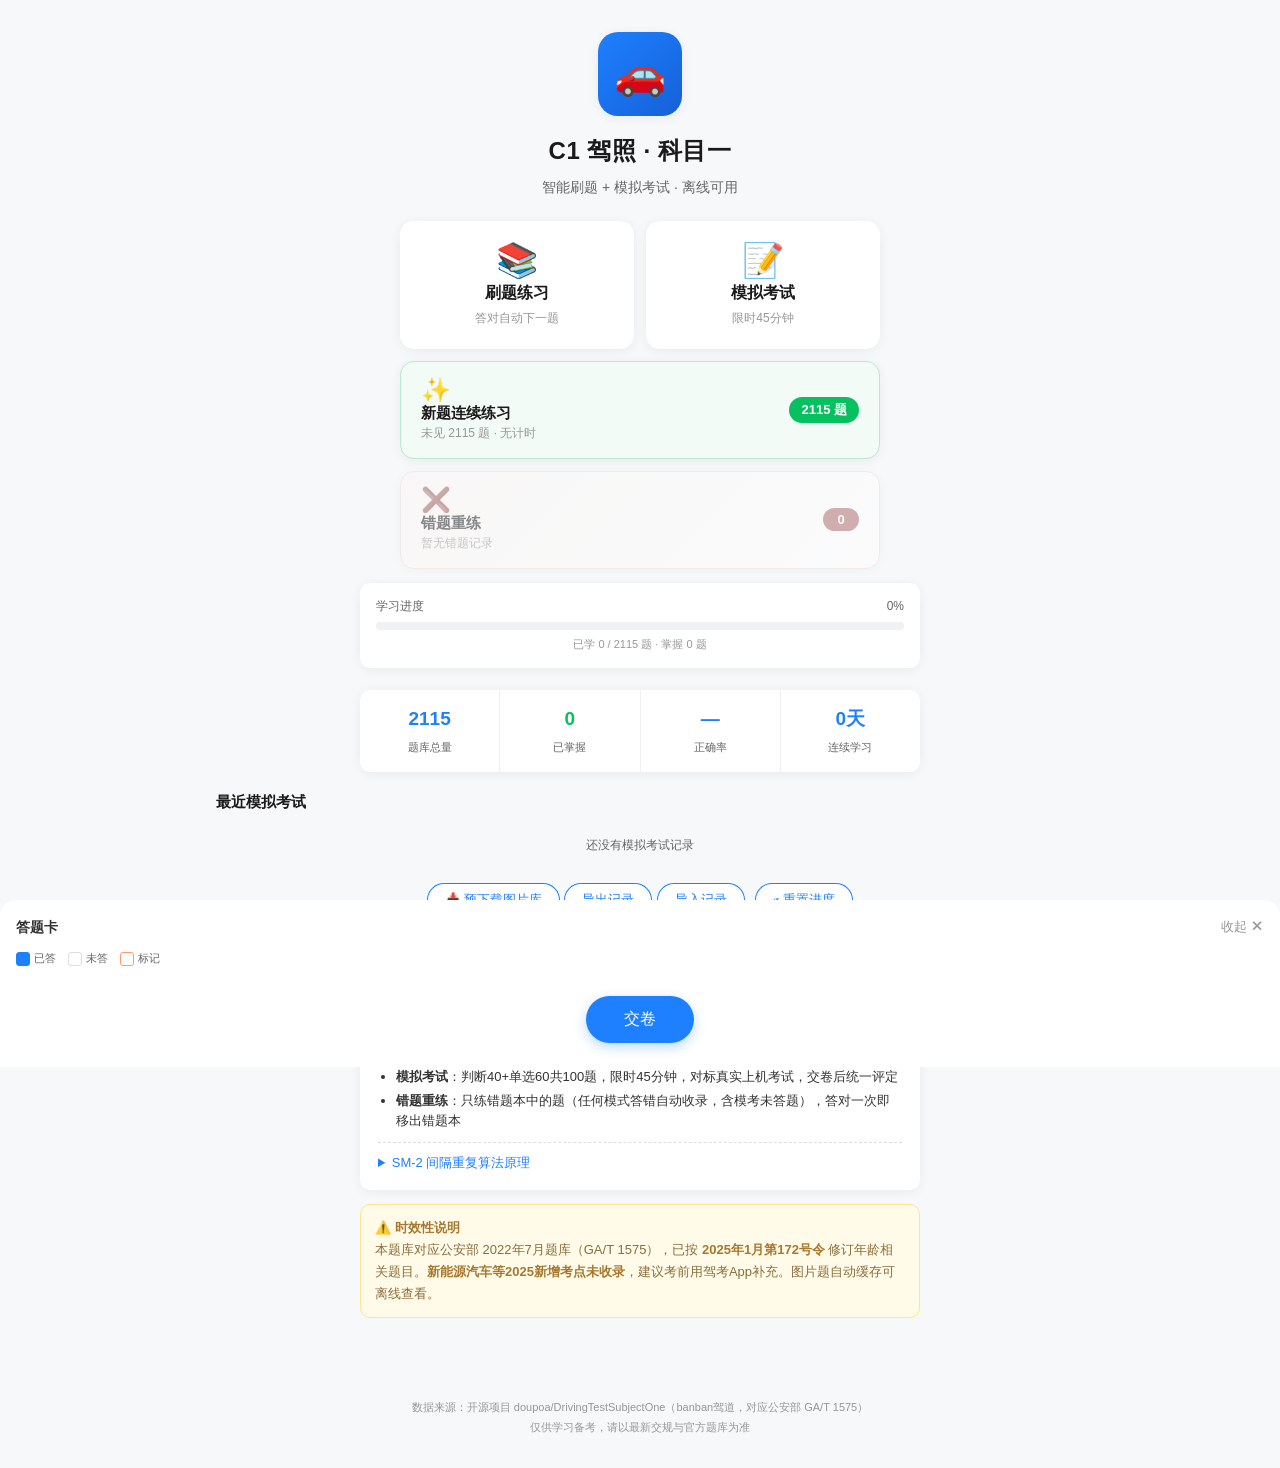
==== commit 1dce36a6: "feat: show recent exam scores" ====
--- a/index.html
+++ b/index.html
@@ -57,6 +57,18 @@
 .stats-row .stat .n{font-size:19px;font-weight:600;color:var(--blue);display:block}
 .stats-row .stat .n.green{color:var(--green)}
 .stats-row .stat .l{font-size:11px;color:var(--gray-6);margin-top:2px}
+.exam-history-panel{margin-top:16px;text-align:left}
+.exam-history-heading{display:flex;align-items:center;justify-content:space-between;gap:12px;margin-bottom:8px}
+.exam-history-heading h3{margin:0;font-size:15px}
+.history-toggle{border:0;background:transparent;color:var(--blue);cursor:pointer;font-size:12px;padding:4px 0}
+.exam-history-item{display:flex;align-items:center;justify-content:space-between;gap:12px;min-height:46px;padding:9px 0;border-bottom:1px solid var(--gray-2)}
+.exam-history-date{display:block;color:var(--gray-8);font-size:13px}
+.exam-history-detail{display:block;margin-top:3px;color:var(--gray-6);font-size:11px}
+.exam-history-score{flex:0 0 auto;font-size:12px;white-space:nowrap}
+.exam-history-score b{font-size:18px}
+.exam-history-score.pass{color:var(--green)}
+.exam-history-score.fail{color:var(--orange)}
+.exam-history-empty{padding:14px 0;color:var(--gray-6);font-size:12px;text-align:center}
 .btn{display:inline-block;background:var(--blue);color:#fff;padding:13px 38px;border-radius:24px;font-size:16px;font-weight:500;transition:all .15s;box-shadow:0 4px 12px rgba(30,128,255,.3)}
 .btn:active{transform:translateY(1px)}
 .btn.ghost{background:#fff;color:var(--blue);box-shadow:0 0 0 1px var(--blue) inset}
@@ -271,6 +283,14 @@
     <div class="stat"><span class="n" id="cv-streak">0天</span><span class="l">连续学习</span></div>
   </div>
 
+  <section class="exam-history-panel" aria-labelledby="exam-history-title">
+    <div class="exam-history-heading">
+      <h3 id="exam-history-title">最近模拟考试</h3>
+      <button class="history-toggle hidden" id="exam-history-toggle" type="button">查看全部</button>
+    </div>
+    <div id="exam-history-list"></div>
+  </section>
+
   <div style="margin-top:14px">
     <button class="btn ghost small" id="btn-predl">📥 预下载图片库</button>
     <button class="btn ghost small" id="btn-export">导出记录</button>
@@ -392,7 +412,7 @@
 
 <script>
 window.__BANK__ = [{"id":"201904101025192asdcqevyphgpzrvkk8wrd","type":"judge","question":"如图所示，红圈中标记车辆使用灯光的方法是正确的。","image":"http://app.static.public.chetailian.com/%2Fexam%2Fsubject1%2F2019_kemu1_1120000.jpg","options":["正确","错误"],"answer":1,"explain":"夜间会车不能使用远光灯，150米以外就要换近光灯。使用远光灯会影响对向车辆驾驶员视线，易引发交通事故。","law":"《中华人民共和国道路交通安全法实施条例》第四十八条规定：在没有中心隔离设施或者没有中心线的道路上，夜间会车应当在距相对方向来车150米以外改用近光灯。","category":"operation","updated":false},{"id":"20190410102519yrnimy89cdwhwp5ta1zq6e","type":"judge","question":"机动车在抵押登记、质押备案期间不可以办理转让登记。","image":null,"options":["正确","错误"],"answer":1,"explain":"抵押登记期间申请转让登记的，由原所有人、现所有人和抵押权人共同申请；质押备案期间申请转让登记的，由原所有人、现所有人和质权人共同申请。","law":"《机动车登记规定》规定：在机动车抵押登记期间申请转让登记的，应当由原机动车所有人、现机动车所有人和抵押权人共同申请，车辆管理所一并办理新的抵押登记。\n在机动车质押备案期间申请转让登记的，应当由原机动车所有人、现机动车所有人和质权人共同申请，车辆管理所一并办理新的质押备案。","category":"law","updated":false},{"id":"201904101025198abgdewmbcnnnshjacrsme","type":"judge","question":"在这段路的最高时速为每小时50公里。","image":"http://app.static.public.chetailian.com//exam/subject1/2019_kemu1_806400.jpg?imageslim","options":["正确","错误"],"answer":1,"explain":"蓝底白色是最低限速，红圈白底是最高限速。","law":"看右侧的标志，红圈白底限制最高速度，蓝底限制最低速度。此路段最高车速是80公里/小时。","category":"signal","updated":false},{"id":"20190410102519fyyjereevmqxsrhvpz8fjg","type":"judge","question":"小型手动挡汽车科目二考试内容包括倒车入库、坡道定点停车和起步、侧方停车、曲线行驶、直角转弯。","image":null,"options":["正确","错误"],"answer":0,"explain":"小型汽车科目二：手动挡C1考5项；自动挡C2考4项。","law":"《机动车驾驶证申领和使用规定》规定：小型汽车、低速载货汽车科目二考试内容包括倒车入库、坡道定点停车和起步、侧方停车、曲线行驶、直角转弯。","category":"safety","updated":false},{"id":"20190410102519xg5ammpnurzawupbbc438s","type":"judge","question":"遇前方路段车道减少行驶缓慢，为了有序、安全，应依次交替通行。","image":null,"options":["正确","错误"],"answer":0,"explain":"遇前方路段车道减少行驶缓慢，随意变道、加塞，会导致更严重的拥堵，甚至引发交通事故。","law":"《中华人民共和国道路交通安全法实施条例》第五十三条：机动车在车道减少的路口、路段，遇有前方机动车停车排队等候或者缓慢行驶的，应当每车道一辆依次交替驶入车道减少后的路口、路段。","category":"law","updated":false},{"id":"20190410102519axaknvfjwaxddh4qs3dht3","type":"judge","question":"如图所示，驾驶机动车遇到这种情况，可以轻按喇叭提醒前方非机动车和行人后方有来车。","image":"http://app.static.public.chetailian.com/%2Fexam%2Fsubject1%2F2019_kemu1_1124100.jpg","options":["正确","错误"],"answer":0,"explain":"前方道路非机动车在道路中间，应予以提醒。","law":"前方有行人和自行车，道路较窄，驾驶机动车遇到这种情况，可以轻按喇叭提醒前方非机动车和行人后方有来车，这样更加安全。","category":"case","updated":false},{"id":"20190410102519yu8rirpvcrornukbfetcs","type":"judge","question":"驾驶人持超过有效期的驾驶证可以在1年内驾驶机动车。","image":null,"options":["正确","错误"],"answer":1,"explain":"驾驶证丢失、损毁、超过有效期或被依法扣留、暂扣期间及记分达12分的，都不得驾驶机动车。","law":"《实施条例》第二十八条：\n机动车驾驶人在机动车驾驶证丢失、损毁、超过有效期或者被依法扣留、暂扣期间以及记分达到12分的，不得驾驶机动车。","category":"law","updated":false},{"id":"20190410102519cmq3ycnqrcacutqhrbmksy","type":"judge","question":"遇到这种情形时要停车避让行人。","image":"http://app.static.public.chetailian.com/%2Fexam%2Fsubject1%2F2019_kemu1_816900.jpg","options":["正确","错误"],"answer":0,"explain":"行人优先，机动车要注意避让。","law":"路遇行人横穿马路要停车让行。","category":"safety","updated":false},{"id":"201904101025196wvnx7byg2gyi2wbxkxejk","type":"judge","question":"驾驶人在发生交通事故后因抢救伤员变动现场时要标明位置。","image":null,"options":["正确","错误"],"answer":0,"explain":"位置变动要标记，方便后期的责任判定。","law":"《交通安全法》第七十条：\n在道路上发生交通事故，车辆驾驶人应当立即停车，保护现场；造成人身伤亡的，车辆驾驶人应当立即抢救受伤人员，并迅速报告执勤的交通警察或者公安机关交通管理部门。因抢救受伤人员变动现场的，应当标明位置。乘车人、过往车辆驾驶人、过往行人应当予以协助。\n在道路上发生交通事故，未造成人身伤亡，当事人对事实及成因无争议的，可以即行撤离现场，恢复交通，自行协商处理损害赔偿事宜；不即行撤离现场的，应当迅速报告执勤的交通警察或者公安机关交通管理部门。\n在道路上发生交通事故，仅造成轻微财产损失，并且基本事实清楚的，当事人应当先撤离现场再进行协商处理。","category":"safety","updated":false},{"id":"20190410102519nect8okqbnf7o2nyts6b61","type":"judge","question":"驾驶人在实习期内驾驶机动车上高速公路行驶，应由持相应或者更高准驾车型驾驶证一年以上的驾驶人陪同。","image":null,"options":["正确","错误"],"answer":1,"explain":"实习期上高速，3年老司机陪同，违反罚款20-200元。","law":"《机动车驾驶证申领和使用规定》规定:驾驶人在实习期内驾驶机动车上高速公路行驶，应当由持相应或者包含其准驾车型驾驶证三年以上的驾驶人陪同。其中，驾驶残疾人专用小型自动挡载客汽车的，可以由持有小型自动挡载客汽车以上准驾车型驾驶证的驾驶人陪同。","category":"safety","updated":false},{"id":"20190410102519nvcxkevsj6mmgabdfnu5sm","type":"judge","question":"对发生道路交通事故需要收集证据的事故车，交通警察可以依法扣留。","image":null,"options":["正确","错误"],"answer":0,"explain":"收集证据事故车，交警依法可扣留。","law":"《道路交通安全违法行为处理程序规定》规定:对发生道路交通事故，因收集证据需要的，可以依法扣留事故车辆。","category":"law","updated":false},{"id":"20190410102519l2jtbhekpkupwf5fuztxmq","type":"judge","question":"如图所示，驾驶机动车直行遇前方道路堵塞时，车辆可以在黄色网格线区域临时停车等待，但不得在人行横道停车。","image":"http://app.static.public.chetailian.com//exam/subject1/2019_kemu1_1121800.jpg?imageslim","options":["正确","错误"],"answer":1,"explain":"人行横道和网状线禁止停车，所以要在路口外停车等候。","law":"驾驶机动车直行遇前方道路堵塞时，车辆不可在黄色网格线区域临时停车等待，也不可在人行横道停车。","category":"signal","updated":false},{"id":"201904101025202husd4t998uxfqcxdhwtkc","type":"judge","question":"如图所示，红圈标注的深色车辆的做法是违法的。","image":"http://app.static.public.chetailian.com/%2Fexam%2Fsubject1%2F2019_kemu1_1128200.jpg?imageslim","options":["正确","错误"],"answer":0,"explain":"变道要提前开启转向灯，实线不可跨越。","law":"白色实线不允许变道，深色车辆在白色实线上变更车道，属于违法行驶。","category":"operation","updated":false},{"id":"20190410102520nw1jue6l2aouzxqzyrcinr","type":"judge","question":"机动车驾驶人在实习期内驾驶机动车不得牵引挂车。","image":null,"options":["正确","错误"],"answer":0,"explain":"实习期不得牵引挂车，不得装载危化品。","law":"《机动车驾驶证申领和使用规定》规定:机动车驾驶人在实习期内不得驾驶公共汽车、营运客车或者执行任务的警车、消防车、救护车、工程救险车以及载有爆炸物品、易燃易爆化学物品、剧毒或者放射性等危险物品的机动车;驾驶的机动车不得牵引挂车。","category":"safety","updated":false},{"id":"201904101025208dhskshjmcsjxhrsrw38gk","type":"judge","question":"驾驶机动车上坡时，在将要到达坡道顶端时要加速并鸣喇叭。","image":null,"options":["正确","错误"],"answer":1,"explain":"将要到达坡道顶端，驾驶员视线受阻，加速易引发事故。","law":"《实施条例》第五十九条：\n机动车驶近急弯、坡道顶端等影响安全视距的路段以及超车或者遇有紧急情况时，应当减速慢行，并鸣喇叭示意。","category":"case","updated":false},{"id":"20190410102520bt1jtrputfykr4kebthp5j","type":"judge","question":"驾驶机动车通过交叉路口要遵守交通信号。","image":null,"options":["正确","错误"],"answer":0,"explain":"交通信号包括交通信号灯、交通标志、交通标线和交通警察指挥。","law":"《道路交通安全法》第四十四条：\n机动车通过交叉路口，应当按照交通信号灯、交通标志、交通标线或者交通警察的指挥通过；通过没有交通信号灯、交通标志、交通标线或者交通警察指挥的交叉路口时，应当减速慢行，并让行人和优先通行的车辆先行。","category":"signal","updated":false},{"id":"20190410102520mvltf7ard5b1dnjhzhgvok","type":"judge","question":"伪造、变造或者使用伪造、变造驾驶证的驾驶人构成犯罪的，将依法追究刑事责任。","image":null,"options":["正确","错误"],"answer":0,"explain":"伪造、变造或者使用伪造、变造的机动车驾驶证的，将予以收缴，依法拘留，并处罚款2000-5000元。","law":"《道路交通安全法》第九十六条：\n伪造、变造或者使用伪造、变造的机动车登记证书、号牌、行驶证、驾驶证的，由公安机关交通管理部门予以收缴，扣留该机动车，处十五日以下拘留，并处二千元以上五千元以下罚款；构成犯罪的，依法追究刑事责任。","category":"law","updated":false},{"id":"20190410102520p5fcaghsm3u8fatnrx43f8","type":"judge","question":"车辆识别代号因磨损、锈蚀、事故等原因辨认不清或者损坏的，可以向登记地车辆管理所申请备案。","image":null,"options":["正确","错误"],"answer":0,"explain":"发动机号码、车辆识别代号因磨损等原因辨认不清或损坏的，要等登记地车管所报备。","law":"《机动车登记规定》规定：车辆识别代号因磨损、锈蚀、事故等原因辨认不清或者损坏的，机动车所有人应当在信息或者事项变更后三十日内，向登记地车辆管理所申请变更备案。","category":"law","updated":false},{"id":"20190410102520wdjaqmfwno7zz3ejrjak9y","type":"judge","question":"驾驶机动车遇前方交叉路口交通阻塞时，路口内无网状线的，可停在路口内等候。","image":null,"options":["正确","错误"],"answer":1,"explain":"路口阻塞，应在停止线外排队等待通行。","law":"《中华人民共和国道路交通安全法实施条例》第五十三条：机动车遇有前方交叉路口交通阻塞时，应当依次停在路口以外等候，不得进入路口。","category":"signal","updated":false},{"id":"20190410102520dknfcdawiuj9lgnjo9unfa","type":"judge","question":"在这种情况下可以借右侧公交车道超车。","image":"http://app.static.public.chetailian.com/%2Fexam%2Fsubject1%2F2019_kemu1_805900.jpg?imageslim","options":["正确","错误"],"answer":1,"explain":"不可占用公交专用车道。","law":"超车只能左侧超，不能右侧超车，而且也不能占用公交专用车道。\n仅当发生事故、正常道路封闭有标示注明允许借用或者交警指示等特殊情况允许借道行驶。","category":"safety","updated":false},{"id":"2019041010252012i7vrwk88s7cg32pahqec","type":"judge","question":"在这种情况下可以加速通过人行横道。","image":"http://app.static.public.chetailian.com/%2Fexam%2Fsubject1%2F2019_kemu1_812300.jpg?imageslim","options":["正确","错误"],"answer":1,"explain":"遇行人过人行横道，应停车让行，等行人通过后再通行。","law":"图中可以看出，人行横道上正在有老人过马路，所以应该是停车等待，等待行人通过后，再驶离人行横道。","category":"signal","updated":false},{"id":"2019041010252068tj9p9efvoxmyyvkstngg","type":"judge","question":"机动车在夜间道路上发生故障难以移动时要开启危险报警闪光灯、示廓灯、后位灯。","image":null,"options":["正确","错误"],"answer":0,"explain":"夜间视线不好，在道路上发生故障要开启危险报警闪光灯、示廓灯及后位灯，并在车后50-100米处设置警告标志。","law":"《道路交通安全法实施条例》第六十条：\n机动车在道路上发生故障或者发生交通事故，妨碍交通又难以移动的，应当按照规定开启危险报警闪光灯并在车后50米至100米处设置警告标志，夜间还应当同时开启示廓灯和后位灯。","category":"signal","updated":false},{"id":"20190410102520bw8z56pbrvpmp6mz6djjtd","type":"judge","question":"准驾车型为小型自动挡汽车的，可以驾驶低速载货汽车。","image":null,"options":["正确","错误"],"answer":1,"explain":"小型自动挡汽车（C2）准驾车型是小型、微型自动挡载客汽车以及轻型、微型自动挡载货汽车。","law":"小型自动挡汽车(C2) 准驾车型:小型、微型自动挡载客汽车以及轻型、微型自动挡载货汽车；轻型、微型自动挡专项作业车；上肢残疾人专用小型自动挡载客汽车低速载货汽车属于C3。","category":"law","updated":false},{"id":"20190410102520jjxyteqquyaj64ukh5yu2g","type":"judge","question":"图中标注车辆在该地点停车是可以的。","image":"http://app.static.public.chetailian.com/%2Fexam%2Fsubject1%2F2019_kemu1_1157900.jpg?imageslim","options":["正确","错误"],"answer":1,"explain":"站30口50，不得停车。","law":"公共汽车站、急救站、加油站、消防栓或者消防队（站）门前以及距离上述地点30米以内的路段，除使用上述设施外，不得停车。","category":"case","updated":false},{"id":"20190410102520q7sr8psx7sz6unaedg2xxv","type":"judge","question":"如图所示，通过这个标志的路口时应该减速让行。","image":"http://app.static.public.chetailian.com//exam/subject1/2019_kemu1_1093900.jpg?imageslim","options":["正确","错误"],"answer":1,"explain":"八角形内一个“停”字是停车让行，三角形内一个“让”是减速让行。","law":"这个是停车让行的标志，光减速是不够的。另外提示一下，三角的是减速让行，八角的是停车让行。","category":"signal","updated":false},{"id":"20190410102520esdzgk35fyn6jltog11yjg","type":"judge","question":"驾驶机动车在没有中心线的城市道路上，最高速度不能超过每小时50公里。","image":null,"options":["正确","错误"],"answer":1,"explain":"无中心线城3公4，有中心线城5公7。","law":"《道路交通安全法实施条例》第四十五条：\n机动车在道路上行驶不得超过限速标志、标线标明的速度。在没有限速标志、标线的道路上，机动车不得超过下列最高行驶速度： \n(一)没有道路中心线的道路，城市道路为每小时30公里，公路为每小时40公里;\n(二)同方向只有1条机动车道的道路，城市道路为每小时50公里，公路为每小时70公里。","category":"case","updated":false},{"id":"20190410102520t3ngosic3k2jaxsaukaxi7","type":"judge","question":"机动车在高速公路上发生故障时，在来车方向50至100米处设置警告标志。","image":null,"options":["正确","错误"],"answer":1,"explain":"发生故障在车后设置警告标志距离：高速公路150米外，普通公路50-150米。","law":"《道路交通安全法》第六十八条：\n机动车在高速公路上发生故障时，应当依照本法第五十二条的有关规定办理；但是，警告标志应当设置在故障车来车方向一百五十米以外，车上人员应当迅速转移到右侧路肩上或者应急车道内，并且迅速报警。","category":"signal","updated":false},{"id":"20190410102520w6mb37xyw2bsjt83sr11vb","type":"judge","question":"机动车驾驶人的交通违法行为实行累积记分制度，记分周期必须从驾驶人初次领取机动车驾驶证之日起连续计算。","image":null,"options":["正确","错误"],"answer":1,"explain":"累积记分周期并不是一定要从驾驶人初次领取机动车驾驶证之日起连续计算，也可以自初次取得临时机动车驾驶许可之日起累积计算。","law":"《道路交通安全违法行为记分管理办法》规定，记分周期为十二个月，满分为12分。记分周期自机动车驾驶人初次领取机动车驾驶证之日起连续计算，或者自初次取得临时机动车驾驶许可之日起累积计算。","category":"law","updated":false},{"id":"20190410102520ajj9k9r7ehomtgan21igcy","type":"judge","question":"驾驶机动车不按交通信号灯指示通行的，一次记6分。","image":null,"options":["正确","错误"],"answer":0,"explain":"准驾不符扣9分，不按红绿灯走扣6分。","law":"《道路交通安全违法行为记分管理办法》规定，机动车驾驶人有下列交通违法行为之一，一次记6分：\n（一）驾驶校车、公路客运汽车、旅游客运汽车载人超过核定人数未达到百分之二十，或者驾驶7座以上载客汽 车载人超过核定人数百分之二十以上未达到百分之五十，或者驾驶其他载客汽车载人超过核定人数百分之五十以上未达到百分之百的；\n（二）驾驶校车、中型以上载客载货汽车、危险物品运输车辆在高速公路、城市快速路上行驶超过规定时速未 达到百分之二十，或者在高速公路、城市快速路以外的道路上行驶超过规定时速百分之二十以上未达到百分之五十的；\n（三）驾驶校车、中型以上载客载货汽车、危险物品运输车辆以外的机动车在高速公路、城市快速路上行驶超 过规定时速百分之二十以上未达到百分之五十，或者在高速公路、城市快速路以外的道路上行驶超过规定时速百分之五十以上的；\n（四）驾驶载货汽车载物超过最大允许总质量百分之五十以上的；\n（五）驾驶机动车载运爆炸物品、易燃易爆化学物品以及剧毒、放射性等危险物品，未按指定的时间、路线、\n速度行驶或者未悬挂警示标志并采取必要的安全措施的；\n（六）驾驶机动车运载超限的不可解体的物品，未按指定的时间、路线、速度行驶或者未悬挂警示标志的；\n（七）驾驶机动车运输危险化学品，未经批准进入危险化学品运输车辆限制通行的区域的；\n（八）驾驶机动车不按交通信号灯指示通行的；\n（九）机动车驾驶证被暂扣或者扣留期间驾驶机动车的；\n（十）造成致人轻微伤或者财产损失的交通事故后逃逸，尚不构成犯罪的；\n（十一）驾驶机动车在高速公路或者城市快速路上违法占用应急车道行驶的。","category":"signal","updated":false},{"id":"20190410102520lxhulcfzzkaymcc27kxg28","type":"judge","question":"驾驶机动车在沙尘天气条件下行车不用开启前照灯、示廓灯和后位灯。","image":null,"options":["正确","错误"],"answer":1,"explain":"沙尘天气，应开启前照灯、示廓灯和后位灯。","law":"《实施条例》第五十八条：\n机动车在夜间没有路灯、照明不良或者遇有雾、雨、雪、沙尘、冰雹等低能见度情况下行驶时，应当开启前照灯、示廓灯和后位灯，但同方向行驶的后车与前车近距离行驶时，不得使用远光灯。机动车雾天行驶应当开启雾灯和危险报警闪光灯。","category":"operation","updated":false},{"id":"20190410102520ddwggs531ydrfyvadty8jj","type":"judge","question":"打开机动车车门时，不得妨碍其他车辆和行人通行。","image":null,"options":["正确","错误"],"answer":0,"explain":"开车门要注意后方来车和行人，不能挡其他车辆和行人的路。","law":"《道路交通安全法实施条例》第七十七条，乘坐机动车应当遵守下列规定：\n(一)不得在机动车道上拦乘机动车；\n(二)在机动车道上不得从机动车左侧上下车；\n(三)开关车门不得妨碍其他车辆和行人通行。","category":"operation","updated":false},{"id":"20190410102520fjvjvcgpce5gabdctn2fhr","type":"judge","question":"申请人在考试过程中有贿赂、舞弊行为的，取消考试资格，已经通过考试的其他科目成绩无效。","image":null,"options":["正确","错误"],"answer":0,"explain":"假一吊二撤三醉五逃终生。考试舞弊就是作假。","law":"《机动车驾驶证申领和使用规定》规定:申请人在考试过程中有贿赂、舞弊行为的，取消考试资格，已经通过考试的其他科目成绩无效，公安机关交通管理部门处-二千元以下罚款;申请人在一年内不得再次申领机动车驾驶证。","category":"case","updated":false},{"id":"20190410102520rlwungf1q7w6fu7uzxqmiy","type":"judge","question":"如图所示，在前方路口可以掉头。","image":"http://app.static.public.chetailian.com/%2Fexam%2Fsubject1%2F2019_kemu1_1095700.jpg?imageslim","options":["正确","错误"],"answer":1,"explain":"铁道路口路况复杂，掉头易引发事故。","law":"如图所示，前方是铁道路口，根据法规，铁道路口不能掉头。","category":"safety","updated":false},{"id":"20190410102520qxjvhb6lgv9zrp6vrjenhs","type":"judge","question":"如图所示，当机动车行驶至交叉口时的做法是正确的。","image":"http://app.static.public.chetailian.com/%2Fexam%2Fsubject1%2F2019_kemu1_1157400.jpg?imageslim","options":["正确","错误"],"answer":0,"explain":"图中为圆形绿灯，车辆可直行和右转。","law":"绿灯的情况下，该车道的标线表示：该车道可以直行可以右转，右转没有任何问题，右转后只有一个车道，不存在转过去要靠最右边车道行驶的问题。","category":"signal","updated":false},{"id":"20190410102520lkyvdxoupuwuajsdcftkg1","type":"judge","question":"道路交通事故中，机动车无号牌、检验合格标志、保险标志时，要保护现场并立即报警。","image":null,"options":["正确","错误"],"answer":0,"explain":"事故报警：撞公物、无牌标、动不了、伤亡、有争议、酒驾。","law":"《道路交通事故处理程序规定》规定: 1.发生死亡事故、伤人事故的，或者发生财产损失事故且机动车无检验合格标志或者无保险标志的，当事人应当保护现场并立即报警; 2. 发生财产损失事故且机动车无检验合格标志或者无保险标志，车辆可以移动的，当事人应当组织车上人员疏散到路外安全地点，在确保安全的原则下，采取现场拍照或者标划事故车辆现场位置等方式固定证据，将车辆移至不妨碍交通的地点后报警。","category":"signal","updated":false},{"id":"20190410102520ryza3qxnftfagg27u3dvp6","type":"judge","question":"在交叉路口、隧道内均不能倒车。","image":null,"options":["正确","错误"],"answer":0,"explain":"交叉路口、隧道内情况复杂，倒车容易引发交通事故。","law":"根据交通法，机动车在交叉路口、隧道内均不能倒车。","category":"safety","updated":false},{"id":"20190410102520svuw5muspxtmahmxl2usaf","type":"judge","question":"驾驶机动车在没有交通信号的路口遇到前方车辆缓慢行驶时要依次交替通行。","image":null,"options":["正确","错误"],"answer":0,"explain":"没有交通信号灯的路口交通情况复杂，要减速依次慢行。","law":"《道路交通安全法》第四十五条：\n在车道减少的路段、路口，或者在没有交通信号灯、交通标志、交通标线或者交通警察指挥的交叉路口遇到停车排队等候或者缓慢行驶时，机动车应当依次交替通行。","category":"signal","updated":false},{"id":"2019041010252012svcks4mrxydliuyjgwft","type":"judge","question":"这辆小型载客汽车进入高速公路行车道的行为是正确的。","image":"http://app.static.public.chetailian.com/%2Fexam%2Fsubject1%2F2019_kemu1_822300.jpg?imageslim","options":["正确","错误"],"answer":1,"explain":"进入高速公路时应按照地面导流线行驶。","law":"此车压实线，不按标线要求行车。","category":"signal","updated":false},{"id":"20190410102520eqnhusk18nkebkzv6yxugn","type":"judge","question":"造成交通事故后逃逸，尚不构成犯罪的，记12分。","image":null,"options":["正确","错误"],"answer":1,"explain":"逃逸未犯罪：轻伤以上或死亡，一次记12分；轻微伤或财产损失，一次记6分。","law":"《道路交通安全违法行为记分管理办法》规定，造成致人轻伤以上或者死亡的交通事故后逃逸，尚不构成犯罪的，一次记12分；造成致人轻微伤或者财产损失的交通事故后逃逸，尚不构成犯罪的，一次记6分。","category":"law","updated":false},{"id":"20190410102520tgl2wmcedwybuxrp2pwopk","type":"judge","question":"发生交通事故后，当事人故意破坏、伪造现场、毁灭证据的，承担全部责任。","image":null,"options":["正确","错误"],"answer":0,"explain":"发生交通事故后，凡是逃逸、故意破坏，伪造现场、毁灭证据的，都要承担全部责任。","law":"发生交通事故后当事人逃逸的，故意破坏、伪造现场、毁灭证据的，均承担全部责任。","category":"law","updated":false},{"id":"20190410102520vblhhhdaneps6shvfokzxs","type":"judge","question":"驾驶机动车在道路上违反交通安全法规的行为属于违法行为。","image":null,"options":["正确","错误"],"answer":0,"explain":"现官方已无违章和违规的说法。","law":"“违反道路交通安全法”，违反法律法规即为违法行为。官方已无违章和违规的说法。","category":"case","updated":false},{"id":"20190410102520mnw8toaw96y7ay8nyrhubu","type":"judge","question":"这个路段可以在非机动车道上临时停车。","image":"http://app.static.public.chetailian.com/%2Fexam%2Fsubject1%2F2019_kemu1_820000.jpg?imageslim","options":["正确","错误"],"answer":1,"explain":"非机动车道是给非机动车通行的，禁止机动车停车。","law":"在设有禁停标志、标线的路段，在机动车道与非机动车道、人行道之间设有隔离设施的路段以及人行横道、施工地段，不得停车。","category":"case","updated":false},{"id":"20190410102520xfypybchnmw6y5ksrzdx1s","type":"judge","question":"正在执行社区戒毒、强制隔离戒毒、社区康复措施，车辆管理所将注销其驾驶证。","image":null,"options":["正确","错误"],"answer":0,"explain":"涉毒驾驶，注销驾照。","law":"《机动车驾驶证申领和使用规定》规定:机动车驾驶人被查获有吸食、注射毒品后驾驶机动车行为，依法被责令社区戒毒、社区康复或者决定强制隔离戒毒，或者长期服用依赖性精神药品成瘾尚未戒除的,车辆管理所应当注销其机动车驾驶证。","category":"safety","updated":false},{"id":"20190410102521lp2vwh6ea9tudjcjs2yngs","type":"judge","question":"机动车驾驶人联系电话、联系地址等信息发生变化，应当在信息变更后三十日内，向驾驶证核发地车辆管理所备案。","image":null,"options":["正确","错误"],"answer":0,"explain":"信息有变，30日内备案、换证。","law":"《机动车驾驶证申领和使用规定》规定:机动车驾驶人联系电话、联系地址等信息发生变化的，应当在信息变更后三十日内向驾驶证核发地车辆管理所备案。","category":"law","updated":false},{"id":"20190410102521jurcdvmz4sgmovzc6thhks","type":"judge","question":"交通标志和交通标线不属于交通信号。","image":null,"options":["正确","错误"],"answer":1,"explain":"标志、标线都是用来传递交通信号的。","law":"《道路交通安全法》规定:交通信号包括交通信号灯、交通标志、交通标线和交通警察的指挥。","category":"signal","updated":false},{"id":"20190410102521ff5jewsrukruxfvpqrfhjs","type":"judge","question":"不要在驾驶室的前后窗范围内悬挂和放置妨碍驾驶人视线的物品。","image":null,"options":["正确","错误"],"answer":0,"explain":"保证驾驶人的视线清晰才能保障行车安全。","law":"《实施条例》第六十二条，驾驶机动车不得有下列行为：\n(一)在车门、车厢没有关好时行车；\n(二)在机动车驾驶室的前后窗范围内悬挂、放置妨碍驾驶人视线的物品；\n(三)拨打接听手持电话、观看电视等妨碍安全驾驶的行为；\n(四)下陡坡时熄火或者空挡滑行；\n(五)向道路上抛撒物品；\n(六)驾驶摩托车手离车把或者在车把上悬挂物品；\n(七)连续驾驶机动车超过4小时未停车休息或者停车休息时间少于20分钟；\n(八)在禁止鸣喇叭的区域或者路段鸣喇叭。","category":"case","updated":false},{"id":"201904101025214cvruf87pq1gap6tf6dpga","type":"judge","question":"车辆发生故障而无法移动时，首先应在车辆后方50-150米处放置危险警告标志，防止后车追尾。","image":null,"options":["正确","错误"],"answer":1,"explain":"设置警告标志：普通道路50-100米，高速道路150米以外。","law":"应该先开启危险报警闪光灯，并在车后50-100米以内放置警告标志。PS：在高速公路上，危险报警标志应放在车后150米外的地方。","category":"signal","updated":false},{"id":"201904101025212v3ore46gqvwrgqq3ytrqq","type":"judge","question":"驾驶人驾驶有达到报废标准嫌疑机动车上路的，交通警察依法予以拘留。","image":null,"options":["正确","错误"],"answer":1,"explain":"驾驶报废车上路，将罚款200-2000元，吊销驾驶证，强制收缴车辆并报废。","law":"交警只能扣留车辆，还没达到拘留人的地步。","category":"law","updated":false},{"id":"20190410102521qqfdx7dytwqugsx9gohget","type":"judge","question":"申请人患有精神病的，可以申领机动车驾驶证，但是在发病期间不得驾驶机动车。","image":null,"options":["正确","错误"],"answer":1,"explain":"癫痫病、精神病、红绿色盲，禁止申领驾照。","law":"《机动车驾驶证申领和使用规定》规定:持有大型客车、重型牵引挂车、城市公交车、中型客车、大型货车驾驶证的驾驶人，应当在每个记分周期结束后三十日内到公安机关交通管理部门接受审验。但在一个记分周期内没有记分记录的，免予本记分周期审验，同时申报身体条件情况。或者醉酒驾驶机动车发生重大交通事故构成犯罪的; (五) 醉酒驾驶机动车或者饮酒后驾驶营运机动车依法被吊销机动车驾驶证未满五年的; (六) 醉酒驾驶营运机动车依法被吊销机动车驾驶证未满十年的; (七)驾驶机动车追逐竞驶、超员、超速、违反危险化学品安全管理规定运输危险化学品构成犯罪依法被吊销机动车驾驶证未满五年的; (八) 因本款第四项以外的其他违反交通管理法律法规的行为发生重大交通事故构成犯罪依法被吊销机动车驾驶证未满十年的; (九) 因其他情形依法被吊销机动车驾驶证未满二年的; (十)驾驶许可依法被撤销未满三年的;(十一)未取得机动车驾驶证驾驶机动车，发生负同等以上责任交通事故造成人员重伤或者死亡未满十年的; (十二) 三年内有代替他人参加机动车驾驶人考试行为的;(十三)法律、行政法规规定的其他情形未取得机动车驾驶证驾驶机动车，有第一款第五项至第八项行为之一的，在规定期限内不得申请机动车驾驶证。","category":"law","updated":false},{"id":"20190410102521jjpn9cbxxxqpnp9luwwbeu","type":"judge","question":"自愿降级的驾驶人需要到车辆管理所申请换领驾驶证。","image":null,"options":["正确","错误"],"answer":0,"explain":"自愿降级提出申请，可以换证。","law":"《机动车驾驶证申领和使用规定》规定:机动车驾驶人自愿降低准驾车型的，应当确认申请信息，并提交机动车驾驶人的身份证明和机动车驾驶证。","category":"law","updated":false},{"id":"201904101025214rp2bysitfrbhpbh4l9jjc","type":"judge","question":"已经达到报废标准的机动车经大修后可以上路行驶。","image":null,"options":["正确","错误"],"answer":1,"explain":"驾驶报废车、拼装车上路，罚款200-2000元，吊销驾驶证，收缴车辆强制报废。","law":"《道路交通安全法》第一百条规定：\n驾驶拼装的机动车或者已达到报废标准的机动车上道路行驶的，公安机关交通管理部门应当予以收缴，强制报废。\n对驾驶前款所列机动车上道路行驶的驾驶人，处200元以上2000元以下罚款，并吊销机动车驾驶证。\n已经达到报废标准就得报废，再修也是达到报废标准的车子了。不能再上路行驶了。","category":"law","updated":false},{"id":"20190410102521nsvt8rk4eqjyfpqfau5seo","type":"judge","question":"驾驶机动车遇到沙尘、冰雹、雨、雾、结冰等气象条件时应降低行驶速度。","image":null,"options":["正确","错误"],"answer":0,"explain":"行车谨记：安全第一。","law":"《道路交通安全法》第四十二条：机动车上道路行驶，不得超过限速标志标明的最高时速。在没有限速标志的路段，应当保持安全车速。\n夜间行驶或者在容易发生危险的路段行驶，以及遇有沙尘、冰雹、雨、雪、雾、结冰等气象条件时，应当降低行驶速度。","category":"safety","updated":false},{"id":"20190410102521u1yjfwjhmdx3rpn3wloynu","type":"judge","question":"其他车辆不准进入专用车道行驶，其目的是为了不影响专用车的正常通行。","image":null,"options":["正确","错误"],"answer":0,"explain":"专用车道有专用，其它车辆不得占。","law":"专用车道就说明只供某种车辆通行，其他车辆进入，当然会影响到专用车的正常通行。","category":"case","updated":false},{"id":"2019041010252192ptijk4yzcwphwhxfnzt1","type":"judge","question":"驾驶机动车应在变更车道的同时开启转向灯。","image":null,"options":["正确","错误"],"answer":1,"explain":"变道要提前开启转向灯，确保有足够的安全距离再变更。","law":"机动车在变更车道时，应当提前开启转向灯，夜间还需变换使用远、近光灯或者鸣喇叭。","category":"operation","updated":false},{"id":"20190410102521kgfnqtf7ykf1kescuxzuov","type":"judge","question":"驾驶机动车与行人之间发生交通事故造成人身伤亡、财产损失的，机动车一方没有过错的，不承担赔偿责任。","image":null,"options":["正确","错误"],"answer":1,"explain":"机动车与行人发生事故，机动车无过错的，要承担不超过10%的赔偿责任。","law":"机动车发生交通事故造成人身伤亡、财产损失的，由保险公司在机动车第三者责任强制保险责任限额范围内予以赔偿。超过责任限额的部分，按照下列方式承担赔偿责任：\n（一）机动车之间发生交通事故的，由有过错的一方承担责任；双方都有过错的，按照各自过错的比例分担责任。\n（二）机动车与非机动车驾驶人、行人之间发生交通事故的，由机动车一方承担责任；但是，有证据证明非机动车驾驶人、行人违反道路交通安全法律、法规，机动车驾驶人已经采取必要处置措施的，减轻机动车一方的责任。交通事故的损失是由非机动车驾驶人、行人故意造成的，机动车一方不承担责任。","category":"law","updated":false},{"id":"20190410102521nfwdqvs1pfpdph4q6j4hei","type":"judge","question":"驾驶机动车违反道路交通安全法律法规发生交通事故属于交通违章行为。","image":null,"options":["正确","错误"],"answer":1,"explain":"官方现已无交通违章行为的说法。","law":"“违反道路交通安全法”，违反法律法规即为违法行为。现在官方已无违章和违规的说法。","category":"law","updated":false},{"id":"201904101025212rrfahdp66zv5z9wfcxwvk","type":"judge","question":"驾驶人在驾驶证核发地车辆管理所管辖区以外居住的，可以向居住地车辆管理所申请换证。","image":null,"options":["正确","错误"],"answer":0,"explain":"驾驶证换证可向居住地车管所申请。","law":"《机动车驾驶证申领和使用规定》规定:机动车驾驶人户籍迁出原车辆管理所管辖区的，应当向迁入地车辆管理所申请换证机动车驾驶人在核发地车辆管理所管辖区以外居住的，可以向居住地车辆管理所申请换证。申请时应当确认申请信息，提交机动车驾驶人的身份证明和机动车驾驶证，并申报身体条件情况。","category":"law","updated":false},{"id":"20190410102521xnwzqd3god3cbjuzqopfrc","type":"judge","question":"如图所示，B车具有优先通行权。","image":"http://app.static.public.chetailian.com/%2Fexam%2Fsubject1%2F2019_kemu1_5632300.jpg?imageslim","options":["正确","错误"],"answer":1,"explain":"右转让左转，左转让直行，转弯让直行。","law":"右转让左转，转弯让直行。如图所示，A车直行而B车右转，明显A车先行，B车避让。","category":"safety","updated":false},{"id":"20190410102521pvw4w8nsxgzkmj4nrlsud","type":"judge","question":"驾驶人的机动车驾驶证被依法扣留、暂扣的情况下不得驾驶机动车。","image":null,"options":["正确","错误"],"answer":0,"explain":"无证不得开车，包括驾驶证被扣留、暂扣。","law":"《道路交通安全法实施条例》第二十八条：\n机动车驾驶人在机动车驾驶证丢失、损毁、超过有效期或者被依法扣留、暂扣期间以及记分达到12分的，不得驾驶机动车。","category":"law","updated":false},{"id":"201904101025217kdpupjzs7ngeeqmzlrpnh","type":"judge","question":"在这个路口可以掉头。","image":"http://app.static.public.chetailian.com/%2Fexam%2Fsubject1%2F2019_kemu1_817200.jpg?imageslim","options":["正确","错误"],"answer":1,"explain":"遵守交通信号，行车安全第一。","law":"《实施条例》第四十九条：\n机动车在有禁止掉头或者禁止左转弯标志、标线的地点以及在铁路道口、人行横道、桥梁、急弯、陡坡、隧道或者容易发生危险的路段，不得掉头。\n图中设有禁止左转标志，所以根据规定此处不能掉头。","category":"signal","updated":false},{"id":"201904101025216pwpafzkffwgwspzl7kpu9","type":"judge","question":"下列做法是否正确？","image":"http://app.static.public.chetailian.com/%2Fexam%2Fsubject1%2F2019_kemu1_1156400.jpg?imageslim","options":["正确","错误"],"answer":1,"explain":"牵引车速不得超30km/h，车距大于150米，应在最右侧车道行驶。","law":"图中的小型客车是在高速公路上充当牵引车，两车应该在最右侧车道上行驶。","category":"case","updated":false},{"id":"20190410102521ggmnxabgnexmi8bmhhmopw","type":"judge","question":"驾驶人有使用其他车辆保险标志嫌疑的，交通警察可依法扣留车辆。","image":null,"options":["正确","错误"],"answer":0,"explain":"使用其他车辆证件（行驶证、登记证书）、号牌、标志（检验标志、保险标志）的，交警可依法扣留车辆，并处罚款2000-5000元。","law":"《道路交通安全违法行为处理程序规定》规定，有下列情形之一的，依法扣留车辆: (一)上道路行驶的机动车未悬挂机动车号牌，未放置检验合格标志、保险标志或者未随车携带机动车行驶证、驾驶证的; (二) 有伪造、变造或者使用伪造、变造的机动车登记证书、号牌、行驶证、检验合格标志、保险标志、驾驶证或者使用其他车辆的机动车登记证书、号牌、行驶证、检验合格标志、保险标志嫌疑的;(三)未按照国家规定投保机动车交通事故责任强制保险的; (四) 公路客运车辆或者货运机动车超载的; (五) 机动车有被盗抢嫌疑的; (六) 机动车有拼装或者达到报废标准嫌疑的; (七) 未申领《剧毒化学品公路运输通行证》通过公路运输剧毒化学品的; (八) 非机动车驾驶人拒绝接受罚款处罚的。对发生道路交通事故，因收集证据需要的，可以依法扣留事故车辆。","category":"signal","updated":false},{"id":"20190410102521eryxlwffpywawbbbi5yf1l","type":"judge","question":"机动车号牌损毁，机动车所有人要向登记地车辆管理所申请补领、换领。","image":null,"options":["正确","错误"],"answer":0,"explain":"机动车相关的补领和换领，都找登记地。","law":"《机动车登记规定》规定：机动车号牌灭失、丟失或者损毁的，机动车所有人应当向登记地车辆管理所申请补领、换领。申请时，机动车所有人应当确认申请信息并提交身份证明。","category":"law","updated":false},{"id":"20190410102521gg3swmibq3qn7hyjx3kdu1","type":"judge","question":"驾驶机动车行经漫水路或者漫水桥时，应当停车察明水情。","image":null,"options":["正确","错误"],"answer":0,"explain":"经过漫水路段，要确保安全再通过。","law":"机动车行经漫水路或者漫水桥时，应当停车察明水情，确认安全后，低速通过。","category":"case","updated":false},{"id":"20190410102521lir5yuqqhgmjr1ywvlqggg","type":"judge","question":"行至这种情况的铁路道口要停车观察。","image":"http://app.static.public.chetailian.com/%2Fexam%2Fsubject1%2F2019_kemu1_814900.jpg?imageslim","options":["正确","错误"],"answer":0,"explain":"一停二看三通过。","law":"《道路交通安全法》第四十六条：\n机动车通过铁路道口时，应当按照交通信号或者管理人员的指挥通行；没有交通信号或者管理人员的，应当减速或者停车，在确认安全后通过。","category":"case","updated":false},{"id":"201904101025217ck5niqhptv1jbrwatmpae","type":"judge","question":"驾驶人违反交通运输管理法规发生重大事故使公私财产遭受重大损失的可能处3年以下徒刑或拘役。","image":null,"options":["正确","错误"],"answer":0,"explain":"主要看是否逃逸，及是否因逃逸致人死亡。未逃逸：3年以下；致人死亡后逃逸的：3-7年；逃逸致人死亡：7年以上。","law":"《中华人民共和国刑法》第一百三十三条：\n违反交通运输管理法规，因而发生重大事故，致人重伤、死亡或者使公私财产遭受重大损失的，处三年以下有期徒刑或者拘役；\n交通运输肇事后逃逸或者有其他特别恶劣情节的，处三年以上七年以下有期徒刑；\n因逃逸致人死亡的，处七年以上有期徒刑。","category":"law","updated":false},{"id":"20190410102521kx9efzjbxnj239vapqncxc","type":"judge","question":"在路口这个位置时可以加速通过路口。","image":"http://app.static.public.chetailian.com/%2Fexam%2Fsubject1%2F2019_kemu1_806200.jpg?imageslim?imageslim","options":["正确","错误"],"answer":1,"explain":"红灯停绿灯行，黄灯亮了等一等。","law":"红灯亮表示禁止通行，请停车等待。","category":"signal","updated":false},{"id":"20190410102521ytbhktkvs1pt7n7q1mt149","type":"judge","question":"驾驶机动车在隧道、陡坡等特殊路段不得超车。","image":null,"options":["正确","错误"],"answer":0,"explain":"隧道、陡坡路况复杂，超车易导致事故。","law":"《道路交通安全法》第四十三条：同车道行驶的机动车，后车应当与前车保持足以采取紧急制动措施的安全距离。有下列情形之一的，不得超车：\n（一）前车正在左转弯、掉头、超车的；\n（二）与对面来车有会车可能的；\n（三）前车为执行紧急任务的警车、消防车、救护车、工程救险车的；\n（四）行经铁路道口、交叉路口、窄桥、弯道、陡坡、隧道、人行横道、市区交通流量大的路段等没有超车条件的。","category":"safety","updated":false},{"id":"20190410102521qv5esdybs5yjhywaymtdke","type":"judge","question":"行车中遇到正在进行作业的道路养护车辆、工程作业车时要注意避让。","image":null,"options":["正确","错误"],"answer":0,"explain":"文明行车，注意避让。","law":"《道路交通安全法》第五十四条：\n道路养护车辆、工程作业车进行作业时，在不影响过往车辆通行的前提下，其行驶路线和方向不受交通标志、标线限制，过往车辆和人员应当注意避让。","category":"case","updated":false},{"id":"201904101025216ma22pdct412koehm6rbxt","type":"judge","question":"如图所示，A车在此处停车是可以的。","image":"http://app.static.public.chetailian.com//exam/subject1/2019_kemu1_1158200.jpg?imageslim","options":["正确","错误"],"answer":0,"explain":"站30口50，不得停车。","law":"图上的汽车临时停放的地方在公共汽车站30米以外，所以是可以临时停放的。","category":"case","updated":false},{"id":"201904101025218vgzguxsrnshqzaq8axoeh","type":"judge","question":"酒后驾驶发生重大交通事故被依法追究刑事责任的人不能申请机动车驾驶证。","image":null,"options":["正确","错误"],"answer":0,"explain":"喝酒不开车，开车不喝酒。","law":"饮酒后或者醉酒驾驶机动车发生重大交通事故，构成犯罪的，依法追究刑事责任，并由公安机关交通管理部门吊销机动车驾驶证，终身不得重新取得机动车驾驶证。","category":"safety","updated":false},{"id":"20190410102521s1zxymzygzdqhyk4dqvtw5","type":"judge","question":"在道路上造成人身伤亡、事故后果非常严重的交通事故，可自行撤离现场。","image":null,"options":["正确","错误"],"answer":1,"explain":"造成人身伤亡的，要保护现场，并立即报警。","law":"轻微事故才能自行撤离，严重的事故必须报警并保护现场，不能自行撤离。《中华人民共和国道路交通安全法》第七十条规定：在道路发生交通事故，车辆驾驶人应当立即停车，保护现场；造成人身伤亡的，车辆驾驶人应当立即抢救受伤人员，并迅速报告执勤的交通警察或者公安机关交通管理部门。","category":"law","updated":false},{"id":"20190410102521dzgameajeyudutqktn1jbr","type":"judge","question":"已注册登记的机动车，改变机动车车身颜色的应到公安交通管理部门申请变更登记。","image":null,"options":["正确","错误"],"answer":0,"explain":"改变车身颜色后，车辆信息与行驶证上不一致，应及时到公安交通管理部门申请变更登记。","law":"《中华人民共和国道路运输条例》说明，已注册登记的机动车，改变机动车车身颜色的应到公安交通管理部门申请变更登记。","category":"law","updated":false},{"id":"20190410102521hrvqq5wwd2y92rdnrcjq6d","type":"judge","question":"驾驶机动车掉头、转弯、下陡坡时的最高速度不能超过每小时40公里。","image":null,"options":["正确","错误"],"answer":1,"explain":"掉头、转弯、下陡坡，车速不能超30km/h。","law":"《道路交通安全法实施条例》第四十六条：\n机动车行驶中掉头、转弯、下陡坡时，最高行驶速度不得超过每小时30公里。","category":"safety","updated":false},{"id":"20190410102521qsdui5nnsudnb2q79vrjwq","type":"judge","question":"对使用其他车辆号牌、行驶证的车辆，交通警察可依法予以扣留。","image":null,"options":["正确","错误"],"answer":0,"explain":"使用其他车辆证件（行驶证、登记证书）、号牌、标志（检验标志、保险标志）的，交警可依法扣留车辆，并处罚款2000-5000元。","law":"《道路交通安全法》规定:使用其他车辆的机动车登记证书、号牌、行驶证、检验合格标志、保险标志的，由公安机关交通管理部门予以收缴，扣留该机动车，处2000元以上5000元以下罚款。","category":"signal","updated":false},{"id":"20190410102521n167yljopnekeckjamfbhm","type":"judge","question":"驾驶机动车在高速公路违法占用应急车道行驶的一次记6分。","image":null,"options":["正确","错误"],"answer":0,"explain":"占用应急车道、不按信号灯行、扣证期间驾驶机动车，都扣6分。","law":"《道路交通安全违法行为记分管理办法》规定，机动车驾驶人有下列交通违法行为之一，一次记6分：\n（一）驾驶校车、公路客运汽车、旅游客运汽车载人超过核定人数未达到百分之二十，或者驾驶7座以上载客汽 车载人超过核定人数百分之二十以上未达到百分之五十，或者驾驶其他载客汽车载人超过核定人数百分之五十以上未达到百分之百的；\n（二）驾驶校车、中型以上载客载货汽车、危险物品运输车辆在高速公路、城市快速路上行驶超过规定时速未 达到百分之二十，或者在高速公路、城市快速路以外的道路上行驶超过规定时速百分之二十以上未达到百分之五十的；\n（三）驾驶校车、中型以上载客载货汽车、危险物品运输车辆以外的机动车在高速公路、城市快速路上行驶超 过规定时速百分之二十以上未达到百分之五十，或者在高速公路、城市快速路以外的道路上行驶超过规定时速百分之五十以上的；\n（四）驾驶载货汽车载物超过最大允许总质量百分之五十以上的；\n（五）驾驶机动车载运爆炸物品、易燃易爆化学物品以及剧毒、放射性等危险物品，未按指定的时间、路线、\n速度行驶或者未悬挂警示标志并采取必要的安全措施的；\n（六）驾驶机动车运载超限的不可解体的物品，未按指定的时间、路线、速度行驶或者未悬挂警示标志的；\n（七）驾驶机动车运输危险化学品，未经批准进入危险化学品运输车辆限制通行的区域的；\n（八）驾驶机动车不按交通信号灯指示通行的；\n（九）机动车驾驶证被暂扣或者扣留期间驾驶机动车的；\n（十）造成致人轻微伤或者财产损失的交通事故后逃逸，尚不构成犯罪的；\n（十一）驾驶机动车在高速公路或者城市快速路上违法占用应急车道行驶的。","category":"signal","updated":false},{"id":"20190410102522szhwrvlu227u9viuqhvtrc","type":"judge","question":"驾驶机动车在路口右转弯时，应提前开启右转向灯，不受信号灯限制，不受车速限制，迅速通过，防止路口堵塞。","image":null,"options":["正确","错误"],"answer":1,"explain":"转弯要确保安全，速度不得过快。","law":"驾驶机动车在路口右转弯时，应提前开启右转向灯，不受信号灯限制，必须限制车速，注意观察行人及来往车辆，安全通过。","category":"signal","updated":false},{"id":"20190410102522j5wd9lpujn2fdmprjil5m","type":"judge","question":"已持有C1/C2准驾车型增加C6准驾车型的，应当考试科目二和科目三安全文明驾驶常识。","image":null,"options":["正确","错误"],"answer":0,"explain":"C1/C2增驾C6，考科目二和科目三安全文明驾驶常识（即俗称的科目四），不用再考路考。","law":"《机动车驾驶证申领和使用规定》规定：机动车驾驶人考试内容分为道路交通安全法律、法规和相关知识考试科目（以下简称“科目一”）、场地驾驶技能考试科目（以下简称“科目二”）、道路驾驶技能和安全文明驾驶常识考试科目（以下简称“科目三”）。已持有小型自动挡汽车准驾车型驾驶证申请增加小型汽车准驾车型的，应当考试科目二和科目三。已持有大型客车、城市公交车、中型客车、大型货车、小型汽车、小型自动挡汽车准驾车型驾驶证申请增加轻型牵引挂车准驾车型的，应当考试科目二和科目三安全文明驾驶常识。已持有轻便摩托车准驾车型驾驶证申请增加普通三轮摩托车、普通二轮摩托车准驾车型的，或者持有普通二轮摩托车驾驶证申请增加普通三轮摩托车准驾车型的，应当考试科目二和科目三。已持有大型客车、重型牵引挂车、城市公交车、中型客车、大型货车、小型汽车、小型自动挡汽车准驾车型驾驶证的机动车驾驶人身体条件发生变化，不符合所持机动车驾驶证准驾车型的条件，但符合残疾人专用小型自动挡载客汽车准驾车型条件，申请变更的，应当考试科目二和科目三。","category":"safety","updated":false},{"id":"201904101025229opskhnjdbyqlc3kagz9er","type":"judge","question":"在这种急弯道路上行车应交替使用远近光灯。","image":"http://app.static.public.chetailian.com/%2Fexam%2Fsubject1%2F2019_kemu1_808000.jpg?imageslim","options":["正确","错误"],"answer":0,"explain":"夜间驾车过急弯，要交替使用远近光灯示意。","law":"《实施条例》第五十九条：\n机动车在夜间通过急弯、坡路、拱桥、人行横道或者没有交通信号灯控制的路口时，应当交替使用远近光灯示意。","category":"operation","updated":false},{"id":"201904101025224qmeqkntwkaxhzwggrmhmd","type":"judge","question":"机动车驾驶人在实习期内有记满12分记录的，注销其实习的准驾车型驾驶资格。","image":null,"options":["正确","错误"],"answer":0,"explain":"实习期12个月，车后要贴统一式样的实习标志，记满12分注销。","law":"《机动车驾驶证申领和使用规定》规定:机动车驾驶人在实习期内发生的道路交通，安全违法行为被记满12分的，注销其实习的准驾车型驾驶资格。","category":"signal","updated":false},{"id":"2019041010252251eycn2av1ddjvbkgwwabh","type":"judge","question":"持有大型客车、重型牵引挂车、城市公交车、中型客车、大型货车驾驶证的驾驶人从业单位等信息发生变化的，应当在信息变更后三十日内，向驾驶证核发地车辆管理所备案。","image":null,"options":["正确","错误"],"answer":1,"explain":"驾驶人从业单位信息变更的，要在30日内向从业单位所在地车辆管理所备案。","law":"《机动车驾驶证申领和使用规定》规定:持有大型客车、重型牵引挂车、城市公交车、中型客车、大型货车驾驶证的驾驶人从业单位等信息发生变化的，应当在信息变更后三十日内，向从业单位所在地车辆管理所备案。","category":"law","updated":false},{"id":"20190410102522jkyfmm9gctf44ycpy2p4j","type":"judge","question":"如图所示，A车具有优先通行权。","image":"http://app.static.public.chetailian.com//exam/subject1/2019_kemu1_1125700.jpg?imageslim","options":["正确","错误"],"answer":0,"explain":"无信号灯、无标志标线的交叉路口，右侧来车先行。","law":"直行先行，但若让A车等待B车，则时间更长，所以都是直行的情况下，A车先行。","category":"signal","updated":false},{"id":"20190410102522tampneg6lv7r79rvixm9zu","type":"judge","question":"驾驶机动车超车后立即开启右转向灯驶回原车道。","image":null,"options":["正确","错误"],"answer":1,"explain":"任何情况下，行车都要保持安全距离。","law":"不能立即，应在与被超车辆拉开必要的安全距离后，开启右转向灯驶回原车道。","category":"operation","updated":false},{"id":"20190410102522ftr3tdaij8kc9j4up4qupq","type":"judge","question":"机动车在道路上发生故障难以移动时要在车后50米以内设置警告标志。","image":null,"options":["正确","错误"],"answer":1,"explain":"首先要保障人身安全，疏散车上人员到安全位置，开启危险报警闪光灯，在车后50-100米设置警告标志，然后报警等待救援。","law":"《实施条例》第六十条：\n机动车在道路上发生故障或者发生交通事故，妨碍交通又难以移动的，应当按照规定开启危险报警闪光灯并在车后50米至100米处设置警告标志，夜间还应当同时开启示廓灯和后位灯。 所以不是在50米内，应该是50米以外100米内。扩展提示：高速公路上要在车后150米外设置警告标志。","category":"signal","updated":false},{"id":"20190410102522nekazpyxxzadwfvrydhp6a","type":"judge","question":"机动车驾驶证有效期分为6年、10年、20年。","image":null,"options":["正确","错误"],"answer":1,"explain":"机动车驾驶证有效期分别为6年、10年和长期。","law":"《机动车驾驶证申领和使用规定》规定:机动车驾驶证有效期分为六年、十年和长期。","category":"law","updated":false},{"id":"20190410102522alkkhonbnqryz9xubsd6wy","type":"judge","question":"机动车发生财产损失交通事故，对应当自行撤离现场而未撤离的，交通警察不可以责令当事人撤离现场。","image":null,"options":["正确","错误"],"answer":1,"explain":"该撤不撤，责令撤离罚二百。","law":"《道路交通事故处理程序规定》规定:对应当自行撤离现场而未撤离的，交通警察应当责令当事人撤离现场;造成交通堵塞的，对驾驶人处以200元罚款。","category":"law","updated":false},{"id":"20190410102522bigh18gnmll736gztzcagd","type":"judge","question":"如图所示，驾驶机动车遇前方车流行驶缓慢时，借用公交专用道超车是正确的。","image":"http://app.static.public.chetailian.com/%2Fexam%2Fsubject1%2F2019_kemu1_1123400.jpg?imageslim","options":["正确","错误"],"answer":1,"explain":"其他机动车不得借用公交专用道行驶或超车。","law":"机动车不得借用公交专用道行驶或超车。","category":"safety","updated":false},{"id":"20190410102522mopjvfytfhcihmretrhess","type":"judge","question":"服用国家管制的精神药品可以短途驾驶机动车。","image":null,"options":["正确","错误"],"answer":1,"explain":"服用国家管制精神药品后不得驾驶机动车上路。","law":"《道路交通安全法》第二十二条：\n饮酒、服用国家管制的精神药品或者麻醉药品，或者患有妨碍安全驾驶机动车的疾病，或者过度疲劳影响安全驾驶的，不得驾驶机动车。","category":"case","updated":false},{"id":"20190410102522jiyzv4awpvttstjaztegvv","type":"judge","question":"遇到这种情况的路段，可以进入网状线区域内停车等候。","image":"http://app.static.public.chetailian.com/%2Fexam%2Fsubject1%2F2019_kemu1_816200.jpg?imageslim","options":["正确","错误"],"answer":1,"explain":"图中虽然是绿灯，但前方拥堵，应在路口外停车等候。","law":"《实施条例》第五十三条：\n机动车在遇有前方机动车停车排队等候或者缓慢行驶时，应当依次排队，不得从前方车辆两侧穿插或者超越行驶，不得在人行横道、网状线区域内停车等候。","category":"signal","updated":false},{"id":"20190410102522bsa9tnvumka93c6sp6jpn","type":"judge","question":"事故报警时，要向交警提供事故地点、人员伤情、车辆号牌等信息，协助交警快速定位到达现场。","image":null,"options":["正确","错误"],"answer":0,"explain":"事故地点、人员伤情、车辆号牌等信息要说清楚，其它细节可等交警到位再详细描述。","law":"提供这些信息已经非常完备，事故经过等细节，可以等交警到达现场后进行描述。","category":"law","updated":false},{"id":"20190410102522udjv52ujebv5yqxpr961sk","type":"judge","question":"使用其他机动车号牌、行驶证的一次记3分。","image":null,"options":["正确","错误"],"answer":1,"explain":"使用伪造、变造的机动车号牌、行驶证、驾驶证、校车标牌或者使用其他机动车号牌、行驶证的，一次记12分。","law":"《道路交通安全违法行为记分管理办法》规定，机动车驾驶人有下列交通违法行为之一，一次记12分：\n（一）饮酒后驾驶机动车的；\n（二）造成致人轻伤以上或者死亡的交通事故后逃逸，尚不构成犯罪的；\n（三）使用伪造、变造的机动车号牌、行驶证、驾驶证、校车标牌或者使用其他机动车号牌、行驶证的；\n（四）驾驶校车、公路客运汽车、旅游客运汽车载人超过核定人数百分之二十以上，或者驾驶其他载客汽车载人超过核定人数百分之百以上的；\n（五）驾驶校车、中型以上载客载货汽车、危险物品运输车辆在高速公路、城市快速路上行驶超过规定时速百分之二十以上，或者驾驶其他机动车在高速公路、城市快速路上行驶超过规定时速百分之五十以上的；\n（六）驾驶机动车在高速公路、城市快速路上倒车、逆行、穿越中央分隔带掉头的；\n（七）代替实际机动车驾驶人接受交通违法行为处罚和记分牟取经济利益的。","category":"law","updated":false},{"id":"20190410102522ntr8gd7fr4njydngqrdbdr","type":"judge","question":"在路口右转弯遇同车道前车等候放行信号时，要依次停车等候。","image":null,"options":["正确","错误"],"answer":0,"explain":"遇前车等候放行信号，应排队等待，不可占道强行右转。","law":"根据《中华人民共和国道路交通安全法实施条例》第五十一条，机动车通过有交通信号灯控制的交叉路口，应当按照下列规定通行：1.在划有导向车道的路口，按所需行进方向驶入导向车道；2.准备进入环形路口的让已在路口内的机动车先行；3.向左转弯时，靠路口中心点左侧转弯。转弯时开启转向灯，夜间行驶开启近光灯；4.遇放行信号时，依次通过；5.遇停止信号时，依次停在停止线以外。没有停止线的，停在路口以外；6.向右转弯遇有同车道前车正在等候放行信号时，依次停车等候；7.在没有方向指示信号灯的交叉路口，转弯的机动车让直行的车辆、行人先行。 相对方向行驶的右转弯机动车让左转弯车辆先行。","category":"safety","updated":false},{"id":"201904101025223hbjlv5mwweur8powksqyb","type":"judge","question":"驾驶机动车在道路上掉头时提前开启左转向灯。","image":null,"options":["正确","错误"],"answer":0,"explain":"掉头要向左转弯，开左转向灯。","law":"《实施条例》第五十七条，机动车应当按照下列规定使用转向灯：\n（一）向左转弯、向左变更车道、准备超车、驶离停车地点或者掉头时，应当提前开启左转向灯；\n（二）向右转弯、向右变更车道、超车完毕驶回原车道、靠路边停车时，应当提前开启右转向灯。","category":"operation","updated":false},{"id":"201904101025224qaxrsgjw3ladkhc97gzvg","type":"judge","question":"距离宽度不足4米的窄路50米以内的路段不能停车。","image":null,"options":["正确","错误"],"answer":0,"explain":"站30口50，禁止停车。","law":"《实施条例》第六十三条，机动车在道路上临时停车，应当遵守下列规定：\n交叉路口、铁路道口、急弯路、宽度不足4米的窄路、桥梁、陡坡、隧道以及距离上述地点50米以内的路段，不得停车。","category":"signal","updated":false},{"id":"20190410102522pf3knv76y5ttdi1cszkfup","type":"judge","question":"已注册登记的机动车，机动车所有人住所在车辆管理所管辖区域内迁移或者机动车所有人姓名（单位名称）、联系方式变更的，应当向登记地车辆管理所备案。","image":null,"options":["正确","错误"],"answer":0,"explain":"机动车行驶证信息变更，应当向登记地车管所备案。","law":"《机动车登记规定》规定，已注册登记的机动车有下列情形之一的，机动车所有人应当在信息或者事项变更后三十日内，向登记地车辆管理所申请变更备案：（一）机动车所有人住所在车辆管理所管辖区域内迁移、机动车所有人姓名（单位名称） 变更的；（二）机动车所有人身份证明名称或者号码变更的；（三）机动车所有人联系方式变更的；（四）车辆识别代号因磨损、锈蚀、事故等原因辨认不清或者损坏的；（五）小型、微型自动挡载客汽车加装、拆除、更换肢体残疾人操纵辅助装置的；（六）载货汽车、挂车加装、拆除车用起重尾板的；（七）小型、微型载客汽车在不改变车身主体结构且保证安全的情況下加装车顶行李架，换装不同式样散热器面罩、保险杠、轮毂的；属于换装轮毂的，不得改变轮胎规格。","category":"law","updated":false},{"id":"20190410102522bwvqwrhdr3toj8cnr4vynd","type":"judge","question":"机动车行驶中，车上少年儿童可不使用安全带。","image":null,"options":["正确","错误"],"answer":1,"explain":"根据年龄配备合适的安全座椅加强保护。","law":"《道路交通安全法》第五十一条：\n机动车行驶时，驾驶人、乘坐人员应当按规定使用安全带，摩托车驾驶人及乘坐人员应当按规定戴安全头盔。儿童更应该系安全带。","category":"operation","updated":false},{"id":"20190410102522fvrkrlgkdprygst918z1hk","type":"judge","question":"驾驶机动车时可以向道路上抛撒物品。","image":null,"options":["正确","错误"],"answer":1,"explain":"行车时不得向道路上抛撒物品，以免妨碍其他车辆或行人。","law":"《实施条例》第六十二条，驾驶机动车不得有下列行为：(一)在车门、车厢没有关好时行车；(二)在机动车驾驶室的前后窗范围内悬挂、放置妨碍驾驶人视线的物品；(三)拨打接听手持电话、观看电视等妨碍安全驾驶的行为；(四)下陡坡时熄火或者空挡滑行；(五)向道路上抛撒物品；(六)驾驶摩托车手离车把或者在车把上悬挂物品；(七)连续驾驶机动车超过4小时未停车休息或者停车休息时间少于20分钟；(八)在禁止鸣喇叭的区域或者路段鸣喇叭。","category":"case","updated":false},{"id":"20190410102522vzf81aenqxv8furckuenmh","type":"judge","question":"发生交通事故造成人员受伤时，要保护现场并立即报警。","image":null,"options":["正确","错误"],"answer":0,"explain":"事故报警：撞公物、无牌标、动不了、伤亡、有争议、酒驾。","law":"《道路交通安全法》规定:在道路上发生交通事故，车辆驾驶人应当立即停车，保护现场;造成人身伤亡的，车辆驾驶人应当立即抢救受伤人员，并迅速报告执勤的交通警察或者公安机关交通管理部门。因抢救受伤人员变动现场的，应当标明位置乘车人、过往车辆驾驶人、过往行人应当予以协助。","category":"safety","updated":false},{"id":"2019041010252292ee4ot2s6ysq8c3wnn62r","type":"judge","question":"年龄在70周岁以上的机动车驾驶人，应当每年进行一次身体检查。","image":null,"options":["正确","错误"],"answer":0,"explain":"70周岁以上的驾驶人，注重健康一年一查，一年不查就会注销。","law":"《机动车驾驶证申领和使用规定》规定:年龄在70周岁以上的机动车驾驶人，应当每年进行一次身体检查,在记分周期结束后三十日内，提交医疗机构出具的有关身体条件的证明。持有残疾人专用小型自动挡载客汽车驾驶证的机动车驾驶人，应当每三年进行一次身体检查，在记分周期结束后三十日内，提交医疗机构出具的有关身体条件的证明。","category":"law","updated":false},{"id":"20190410102522gyrkqjvz8jutes3i47jobj","type":"judge","question":"可以从这个位置直接驶入高速公路行车道。","image":"http://app.static.public.chetailian.com/%2Fexam%2Fsubject1%2F2019_kemu1_822100.jpg?imageslim","options":["正确","错误"],"answer":1,"explain":"驶入高速公路应该按照地面标线行驶。","law":"《实施条例》第七十九条：\n机动车从匝道驶入高速公路，应当开启左转向灯，在不妨碍已在高速公路内的机动车正常行驶的情况下驶入车道。\n本题中“蓝箭头”虽然往“左”进入高速公路，但是压白线了！","category":"signal","updated":false},{"id":"20190410102522tf7lpcyuxq678yavbnxxnn","type":"judge","question":"驾驶人在道路上醉酒驾驶机动车的处3年以上有期徒刑。","image":null,"options":["正确","错误"],"answer":1,"explain":"在道路上驾驶机动车追逐竞驶，情节恶劣的，或者醉酒驾驶机动车的，处拘役，并处罚金。","law":"《道路交通安全法》第九十一条：\n饮酒后驾驶机动车的，处暂扣六个月机动车驾驶证，并处一千元以上二千元以下罚款。因饮酒后驾驶机动车被处罚，再次饮酒后驾驶机动车的，处十日以下拘留，并处一千元以上二千元以下罚款，吊销机动车驾驶证。\n醉酒驾驶机动车的，由公安机关交通管理部门约束至酒醒，吊销机动车驾驶证，依法追究刑事责任；五年内不得重新取得机动车驾驶证。饮酒后驾驶营运机动车的，处十五日拘留，并处五千元罚款，吊销机动车驾驶证，五年内不得重新取得机动车驾驶证。\n醉酒驾驶营运机动车的，由公安机关交通管理部门约束至酒醒，吊销机动车驾驶证，依法追究刑事责任；十年内不得重新取得机动车驾驶证，重新取得机动车驾驶证后，不得驾驶营运机动车。饮酒后或者醉酒驾驶机动车发生重大交通事故，构成犯罪的，依法追究刑事责任，并由公安机关交通管理部门吊销机动车驾驶证，终生不得重新取得机动车驾驶证。","category":"safety","updated":false},{"id":"20190410102522xrjkfgmsqquwm8uartnk8c","type":"judge","question":"如图所示，这个标志设置在有人看守的铁路道口，提示驾驶人距有人看守的铁路道口的距离还有100米。","image":"http://app.static.public.chetailian.com//exam/subject1/2019_kemu1_1097300.jpg?imageslim","options":["正确","错误"],"answer":1,"explain":"标志内是火车表示无人看守，是栅栏就表示有人看守。一道红色斜杠表示距离50米。","law":"图是无人看守的铁路道口，用来警告车辆驾驶人注意慢行或及时停车，设在无人看守的铁路口以前适当位置。火车头是无人看守，栅栏是有人看守。红色的斜线，一条表示50米，2条100米，3条150米。无人看守说成了有人看守，所以选择【错误】。","category":"signal","updated":false},{"id":"20190410102522bw1xmhbe9t84qfer19kngg","type":"judge","question":"对违法驾驶发生重大交通事故且构成犯罪的，不追究其刑事责任。","image":null,"options":["正确","错误"],"answer":1,"explain":"违法犯罪的，都要追究刑事责任。","law":"《道路交通安全法》第一百零一条：\n违反道路交通安全法律、法规的规定，发生重大交通事故，构成犯罪的，依法追究刑事责任，并由公安机关交通管理部门吊销机动车驾驶证。","category":"law","updated":false},{"id":"20190410102522azmfnprh2nvbmwfddabam7","type":"judge","question":"夜间驾驶机动车在窄路、窄桥会车时正确的做法是使用远光灯。","image":null,"options":["正确","错误"],"answer":1,"explain":"夜间会车，应在150米以外改用近光灯。","law":"《实施条例》第四十八条：\n在没有中心隔离设施或者没有中心线的道路上，机动车夜间会车应当在距相对方向来车150米以外改用近光灯，在窄路、窄桥与非机动车会车时应当使用近光灯。","category":"operation","updated":false},{"id":"20190410102522pzaod49cupn38animvggq9","type":"judge","question":"驾驶机动车找不到停车位时可以借人行道停放。","image":null,"options":["正确","错误"],"answer":1,"explain":"人行道是给行人通行的，禁止停放机动车。","law":"《中华人民共和国道路交通安全法》第五十六条：\n机动车应当在规定地点停放，禁止在人行道上停放机动车。","category":"case","updated":false},{"id":"20190410102522dfuroma6qrxg7csmrifalk","type":"judge","question":"机动车驾驶证遗失、损毁无法辨认时，机动车驾驶人应当向车辆管理所申请补发。","image":null,"options":["正确","错误"],"answer":0,"explain":"任意车管所补证，违法禁领禁补发。","law":"《机动车驾驶证申领和使用规定》规定:机动车驾驶证遗失的，机动车驾驶人应当向机动车驾驶证核发地或者核发地以外的车辆管理所申请补发。申请时应当确认申请信息，并提交机动车驾驶人的身份证明符合规定的，车辆管理所应当在一日内补，发机动车驾驶证。机动车驾驶人补领机动车驾驶证后，原机动车驾驶证作废,不得继续使用。机动车驾驶证被依法扣押、扣留或者暂扣期间，机动车驾驶人不得申请补发。","category":"law","updated":false},{"id":"2019041010252251nbs234gspikfzwaqup9d","type":"judge","question":"驾驶人记分没有达到满分，有罚款尚未缴纳的，记分转入下一记分周期。","image":null,"options":["正确","错误"],"answer":0,"explain":"已经缴纳的，记分会予以清除。","law":"《实施条例》第二十四条：\n机动车驾驶人在一个记分周期内记分未达到12分，所处罚款已经缴纳的，记分予以清除；记分虽未达到12分，但尚有罚款未缴纳的，记分转入下一记分周期。","category":"law","updated":false},{"id":"20190410102522eqqwucc3gjbwhktys6uwoz","type":"judge","question":"驾驶机动车在铁路道口、桥梁、陡坡、隧道或者容易发生危险的路段不能掉头。","image":null,"options":["正确","错误"],"answer":0,"explain":"路况复杂容易引发事故，不能掉头。","law":"《实施条例》第四十九条：\n机动车在有禁止掉头或者禁止左转弯标志、标线的地点以及在铁路道口、人行横道、桥梁、急弯、陡坡、隧道或者容易发生危险的路段，不得掉头。","category":"safety","updated":false},{"id":"20190410102523gzmdcqzyyyeqnxguuw76bm","type":"judge","question":"在这段道路上一定要减少鸣喇叭的频率。","image":"http://app.static.public.chetailian.com//exam/subject1/2019_kemu1_823900.jpg?imageslim","options":["正确","错误"],"answer":1,"explain":"该路段禁止鸣喇叭。","law":"右侧的标志是禁止鸣喇叭，而减少不等于禁止。","category":"signal","updated":false},{"id":"20190410102523et2yk3i2pb28vzby3pksuc","type":"judge","question":"车辆发生故障无法移动时，以下做法是否正确？","image":"http://app.static.public.chetailian.com/%2Fexam%2Fsubject1%2F2019_kemu1_1156700.jpg?imageslim","options":["正确","错误"],"answer":1,"explain":"车辆在高速公路上发生故障，应该在车后方150米以外设置警告标志。","law":"应该把警告标志放置于车辆后的150米以外，图片中放在了车前，是错误的做法。","category":"signal","updated":false},{"id":"20190410102523sez1xgktodrkvn6vwwt6s1","type":"judge","question":"驾驶人将机动车交给驾驶证被吊销的人驾驶的，交通警察依法吊销驾驶证。","image":null,"options":["正确","错误"],"answer":0,"explain":"无证不得开车，包括驾驶证被暂扣、吊销。","law":"《道路交通安全法》规定，有下列行为之一的，由公安机关交通管理部门处二百元以上二千元以下罚款：（一）未取得机动车驾驶证、机动车驾驶证被吊销或者机动车驾驶证被暂扣期间驾驶机动车的；（二）将机动车交由未取得机动车驾驶证或者机动车驾驶证被吊销、暂扣的人驾驶的；（三）造成交通事故后逃逸，尚不构成犯罪的；（四）机动车行驶超过规定时速百分之五十的；（五）强迫机动车驾驶人违反道路交通安全法律、法规和机动车安全驾驶要求驾驶机动车，造成交通事故，尚不构成犯罪的；（六）违反交通管制的规定强行通行，不听劝阻的；（七）故意损毁、移动、涂改交通设施，造成危害后果，尚不构成犯罪的；（八）非法拦截、扣留机动车辆，不听劝阻，造成交通严重阻塞或者较大财产损失的。行为人有前款第二项、第四项情形之一的，可以并处吊销机动车驾驶证；有第一项、第三项、第五项至第八项情形之一的，可以并处十五日以下拘留。","category":"law","updated":false},{"id":"20190410102523vevba5hhiosxmx8awb9hyy","type":"judge","question":"驾驶机动车在道路上发生交通事故，任何情况下都应标明现场位置后，先行撤离现场。","image":null,"options":["正确","错误"],"answer":1,"explain":"题目中的“任何情况下“太过绝对。","law":"因为根据交通安全法的规定，如果机动车在道路上面发生了事故，那么必须要马上停车保护现场，如果有人员伤亡的情况，驾驶人应该马上去抢救受伤人员。并且报告执勤的交警或交通管理部门。如果因为抢救伤员而变动了现场的话，就要表明位置。路人或过往的车辆驾驶人或乘客都应该协助帮忙。如果在道路上发生交通事故，没有造成人员伤亡的，当事人没有对事故有任何争议的，可以撤离现场恢复交通秩序，双方自行协商处理损害赔偿就行了。如果说有争议的话，那么不要撤离现场，需要马上报给相关的交警来处理。","category":"law","updated":false},{"id":"20190410102523pdxompici3opuu5ftyjzp9","type":"judge","question":"不得驾驶具有安全隐患的机动车上道路行驶。","image":null,"options":["正确","错误"],"answer":0,"explain":"有安全隐患的机动车坚决不能开。","law":"《道路交通安全法》第二十一条：\n驾驶人驾驶机动车上道路行驶前，应当对机动车的安全技术性能进行认真检查；不得驾驶安全设施不全或者机件不符合技术标准等具有安全隐患的机动车。","category":"case","updated":false},{"id":"20190410102523nuaapl1wagbh5rufq9clnl","type":"judge","question":"在交叉路口遇到这种情况享有优先通行权。","image":"http://app.static.public.chetailian.com//exam/subject1/2019_kemu1_815200.jpg?imageslim","options":["正确","错误"],"answer":1,"explain":"右转让左转，左转让直行，转弯让直行。","law":"三个先行原则：\n1、转弯的机动车让直行的车辆先行；\n2、右方道路来车先行；\n3、右转弯车让左转弯车先行\n我们是右转，对方是左转，故对方先行。","category":"safety","updated":false},{"id":"20190410102523uvjhwy1pepuqwouz73fsvw","type":"judge","question":"驾驶人违反交通运输管理法规发生重大事故后，逃逸或者有其他特别恶劣情节的，处7年以上有期徒刑。","image":null,"options":["正确","错误"],"answer":1,"explain":"主要看是否逃逸，及是否因逃逸致人死亡。未逃逸：3年以下；逃逸或有其他特别恶劣情节（致人死亡）的：3-7年；逃逸致人死亡：7年以上。","law":"《中华人民共和国刑法》第一百三十三条：\n违反交通运输管理法规，因发生重大事故，致人重伤、死亡或者使公私财产遭受重大损失的，处三年以下有期徒刑或者拘役；\n交通运输肇事后逃逸或者有其他特别恶劣情节的，处三年以上七年以下有期徒刑；\n因逃逸致人死亡的，处七年以上有期徒刑。\n逃逸或者有其他特别恶劣情节的，处三年以上七年以下有期徒刑，不是7年以上。","category":"law","updated":false},{"id":"20190410102523rtmsy6nqwmmpgbbrtd93jo","type":"judge","question":"雾天行车为了提高能见度，应该开启远光灯。","image":null,"options":["正确","错误"],"answer":1,"explain":"雾天行车，应开启雾灯、前照灯、示廓灯、后位灯和危险报警闪光灯。","law":"在行驶中应该打开雾灯、尾灯、示廓灯和前照灯(近光)，不能使用远光灯。因远光灯光轴偏上，射出的光线被雾气漫反射，在车前形成白茫茫一片，如同隔着磨砂玻璃一样，反而什么都看不见。雾天行车可以靠路面车道标线以及前车的红色尾灯来行车。","category":"operation","updated":false},{"id":"20190410102523ah9jwybnzpqeybgktsqjb","type":"judge","question":"驾驶机动车超车时，可以鸣喇叭替代开启转向灯。","image":null,"options":["正确","错误"],"answer":1,"explain":"鸣喇叭和交替使用远近光灯都是为了提醒其它车辆注意。","law":"机动车超车时，应当提前开启左转向灯、变换使用远、近光灯。","category":"operation","updated":false},{"id":"201904101025237w7ecmmjqhhxtpcpxpgjgw","type":"judge","question":"机动车所有人申请转让登记前，应当将涉及该车的道路交通安全违法行为和交通事故处理完毕。","image":null,"options":["正确","错误"],"answer":0,"explain":"机动车的违法行为和事故都处理完，才能申请转移登记。","law":"《机动车登记规定》规定：已注册登记的机动车所有权发生转让的，现机动车所有人应当自机动车交付之日起三十日内向登记地车辆管理所申请转让登记。\n机动车所有人申请转让登记前，应当将涉及该车的道路交通安全违法行为和交通事故处理完毕。","category":"law","updated":false},{"id":"20190410102523vjw3q2k6vjjsq2jljqj93y","type":"judge","question":"这辆红色轿车变更车道的方法和路线是正确的。","image":"http://app.static.public.chetailian.com/%2Fexam%2Fsubject1%2F2019_kemu1_806500.jpg?imageslim","options":["正确","错误"],"answer":1,"explain":"强行变道极易引发交通事故。","law":"红车没有开启转向灯，并且红车明显没留出足够安全的行车距离强行并线。","category":"safety","updated":false},{"id":"20190410102523lwpgwoqejzfz1g5wkdahb","type":"judge","question":"科目三考试分为道路驾驶技能考试和安全文明驾驶常识考试两部分。","image":null,"options":["正确","错误"],"answer":0,"explain":"科三考2门，驾驶技能+驾驶常识，90分及格。","law":"《机动车驾驶证申领和使用规定》规定:机动车驾驶人考试内容分为道路交通安全法律、法规和相关知识考试科目(简称 “科目一”)、场地驾驶技能考试科目(简称“科目二”)、 道路驾驶技能和安全文明驾驶常识考试科目(简称“科目三”) 。","category":"safety","updated":false},{"id":"20190410102523p1xnnaacgsk5xagtdvnfnx","type":"judge","question":"遇前方路段车道减少，车辆行驶缓慢，为保证道路畅通，应借对向车道迅速通过。","image":null,"options":["正确","错误"],"answer":1,"explain":"前方车辆行驶缓慢也不能占用其它车道。","law":"《实施条例》第五十三条：\n机动车遇有前方交叉路口交通阻塞时，应当依次停在路口以外等候，不得进入路口。机动车在遇有前方机动车停车排队等候或者缓慢行驶时，应当依次排队，不得从前方车辆两侧穿插或者超越行驶，不得在人行横道、网状线区域内停车等候。","category":"case","updated":false},{"id":"20190410102523ewiab8e3iqol6djm9idkof","type":"judge","question":"机动车驾驶人在一个记分周期内累计记分达到12分，拒不参加学习和考试的，将被公安机关交通部门公告其驾驶证停止使用。","image":null,"options":["正确","错误"],"answer":0,"explain":"一个记分周期内记满12分，要重新学习考试。","law":"《道路交通安全法实施条例》第二十五条：\n机动车驾驶人记分达到12分，拒不参加公安机关交通管理部门通知的学习，也不接受考试的，由公安机关交通管理部门告其机动车驾驶证停止使用。","category":"law","updated":false},{"id":"20190410102523u8nneqrbmk614r5pvvre4","type":"judge","question":"驾驶机动车在没有划分道路中心线的城市道路上行驶速度不得超过50公里/小时。","image":null,"options":["正确","错误"],"answer":1,"explain":"无中心线城3公4，有中心线城5公7。","law":"没有道路中心线的道路，城市道路为每小时30公里，公路为每小时40公里。","category":"case","updated":false},{"id":"20190410102523gpdzikq2doqwjshqsdz3gm","type":"judge","question":"驾驶人的驾驶证损毁后不得驾驶机动车。","image":null,"options":["正确","错误"],"answer":0,"explain":"驾驶证损毁也算无证，无证不能开车。","law":"《道路交通安全法实施条例》第二十八条：\n机动车驾驶人在机动车驾驶证丢失、损毁、超过有效期或者被依法扣留、暂扣期间以及记分达到12分的，不得驾驶机动车。","category":"law","updated":false},{"id":"2019041010252384hzkw4ahrecb26rudgbjg","type":"judge","question":"在道路上发生交通事故造成人身伤亡时，要立即抢救受伤人员并迅速报警。","image":null,"options":["正确","错误"],"answer":0,"explain":"在抢救伤员的过程中如果发生位置变动，应标明，方便后期定责。","law":"《交通安全法》第七十条：\n在道路上发生交通事故，车辆驾驶人应当立即停车，保护现场；造成人身伤亡的，车辆驾驶人应当立即抢救受伤人员，并迅速报告执勤的交通警察或者公安机关交通管理部门。因抢救受伤人员变动现场的，应当标明位置。乘车人、过往车辆驾驶人、过往行人应当予以协助。\n在道路上发生交通事故，未造成人身伤亡，当事人对事实及成因无争议的，可以即行撤离现场，恢复交通，自行协商处理损害赔偿事宜；不即行撤离现场的，应当迅速报告执勤的交通警察或者公安机关交通管理部门。\n在道路上发生交通事故，仅造成轻微财产损失，并且基本事实清楚的，当事人应当先撤离现场再进行协商处理。","category":"safety","updated":false},{"id":"20190410102523c6ba7sxly9q9hxjeru9q2a","type":"judge","question":"在高速公路上长期骑、轧车行道分界线行驶，会同时占用两个车道，导致后方车辆行驶困难，易引发交通事故。","image":null,"options":["正确","错误"],"answer":0,"explain":"占用两个车道，会影响后方车辆的正常行驶。","law":"一辆车同时占用两个车道会妨碍后方车辆的正常行驶，造成交通堵塞，甚至引起交通事故，因此一定要文明行车，在自己的行车道规范行驶。","category":"law","updated":false},{"id":"20190410102523mrf49iybhndfe212rwnwqe","type":"judge","question":"驾驶人有使用其他车辆号牌、行驶证嫌疑的，交通警察可依法扣留车辆。","image":null,"options":["正确","错误"],"answer":0,"explain":"使用其他车辆证件（行驶证、登记证书）、号牌、标志（检验标志、保险标志）的，交警可依法扣留车辆，并处罚款2000-5000元。","law":"《道路交通安全违法行为处理程序规定》规定，有下列情形之-的，依法扣留车辆: (一)上道路行驶的机动车未悬挂机动车号牌，未放置检验合格标志、保险标志或者未随车携带机动车行驶证、驾驶证的; (二) 有伪造、变造或者使用伪造、变造的机动车登记证书、号牌、行驶证、检验合格标志、保险标志、驾驶证或者使用其他车辆的机动车登记证书、号牌、行驶证、检验合格标志、保险标志嫌疑的;(三)未按照国家规定投保机动车交通事故责任强制保险的; (四) 公路客运车辆或者货运机动车超载的; (五) 机动车有被盗抢嫌疑的; (六) 机动车有拼装或者达到报废标准嫌疑的; (七) 未申领《剧毒化学品公路运输通行证》通过公路运输剧毒化学品的; (八) 非机动车驾驶人拒绝接受罚款处罚的。对发生道路交通事故，因收集证据需要的，可以依法扣留事故车辆。","category":"signal","updated":false},{"id":"201904101025232ryc7wbwz3ro6qpmuxtyt3","type":"judge","question":"机动车达到国家规定的强制报废标准的不能办理注册登记。","image":null,"options":["正确","错误"],"answer":0,"explain":"报废车上路很危险。","law":"《道路交通安全法》第十四条规定：\n报废的机动车必须及时办理注销登记，所以不可以办理注册登记。","category":"law","updated":false},{"id":"20190410102523qtbvip4jywo85s39wtt71x","type":"judge","question":"如图所示，驾驶机动车在路口遇到这种交通信号时，右转弯的车辆在不妨碍被放行的车辆、行人的情况下，可以通行。","image":"http://app.static.public.chetailian.com//exam/subject1/2019_kemu1_1121900.jpg?imageslim","options":["正确","错误"],"answer":0,"explain":"红灯分圆形和箭头两种，圆形红灯可以右转，箭头红灯要按照箭头导向行驶。","law":"驾驶机动车在路口遇到这种交通信号时，右转弯的车辆在不妨碍被放行的车辆、行人的情况下，可以通行。","category":"signal","updated":false},{"id":"201904101025236ebiymb7ywmssooyg89m5b","type":"judge","question":"驾驶机动车在没有交通信号的路口要尽快通过。","image":null,"options":["正确","错误"],"answer":1,"explain":"安全第一，路口减速慢行。","law":"《道路交通安全法》第四十四条：\n通过没有交通信号灯、交通标志、交通标线或者交通警察指挥的交叉路口时，应当减速慢行，并让行人和优先通过的车辆先行。","category":"signal","updated":false},{"id":"20190410102523wim57xk2qxdumpmyutxjsx","type":"judge","question":"驾驶小型载客汽车在高速公路行驶的最低车速为90公里/小时。","image":null,"options":["正确","错误"],"answer":1,"explain":"高速公路上行车：最低车速不低于60，最高车速不高于120。","law":"《道路交通安全法实施条例》第七十八条：\n高速公路应当标明车道的行驶速度，最高车速不得超过每小时120公里，最低车速不得低于每小时60公里。","category":"safety","updated":false},{"id":"20190410102523nmjhwgl4ecjsjkmnan5f3x","type":"judge","question":"驾驶人违反交通运输管理法规发生重大事故致人重伤的可能判处3年以下徒刑或拘役。","image":null,"options":["正确","错误"],"answer":0,"explain":"主要看是否逃逸，及是否因逃逸致人死亡。未逃逸：3年以下；逃逸或有其他特别恶劣情节（致人死亡）的：3-7年；逃逸致人死亡：7年以上。","law":"《中华人民共和国刑法》第一百三十三条：\n违反交通运输管理法规，因而发生重大事故，致人重伤、死亡或者使公私财产遭受重大损失的，处三年以下有期徒刑或者拘役；\n交通运输肇事后逃逸或者有其他特别恶劣情节的，处三年以上七年以下有期徒刑；\n因逃逸致人死亡的，处七年以上有期徒刑。很明显是对的嘛！","category":"law","updated":false},{"id":"20190410102523dqsaodmfjjgfxtcz6sdabx","type":"judge","question":"如图所示，在这种情况下，会车时必须减速靠右通过。","image":"http://app.static.public.chetailian.com/%2Fexam%2Fsubject1%2F2019_kemu1_1096300.jpg?imageslim","options":["正确","错误"],"answer":0,"explain":"文明会车，减速靠右。","law":"会车时必须减速靠右行驶。","category":"safety","updated":false},{"id":"20190410102523mresnfmoquezsupd8p8kwo","type":"judge","question":"机动车登记证书丢失后应及时补办，避免被不法分子利用。","image":null,"options":["正确","错误"],"answer":0,"explain":"机动车登记证书一旦被不法分子利用，后果很严重，要尽快补办。","law":"机动车登记证书丢失后应尽快补办，是正确的。","category":"law","updated":false},{"id":"20190410102523npvwnbjd6ezr28saey9qd7","type":"judge","question":"驾驶机动车在高速公路上行驶，错过出口时，如果确认后方无来车，可以倒回出口驶离高速公路。","image":null,"options":["正确","错误"],"answer":1,"explain":"在高速公路上一旦错过出口，不能倒回，只能在下一个出口驶离。","law":"错过出口时，应在下一个出口出去，不能倒回。","category":"law","updated":false},{"id":"201904101025233wxqcpstpecjs31q2exn8q","type":"judge","question":"在路口遇有交通信号灯和交通警察指挥不一致时，按照交通信号灯通行。","image":null,"options":["正确","错误"],"answer":1,"explain":"信号灯与交警指挥不一致，优先按交警指挥行驶。","law":"《道路交通安全法》第三十八条：\n车辆、行人应当按照交通信号通行；遇有交通警察现场指挥时，应当按照交通警察的指挥通行；在没有交通信号的道路上，应当在确保安全、畅通的原则下通行。","category":"signal","updated":false},{"id":"20190410102523rvhxzrghwekqyzupahyghz","type":"judge","question":"遇到这种情况下可以从右侧超车。","image":"http://app.static.public.chetailian.com/%2Fexam%2Fsubject1%2F2019_kemu1_812400.jpg?imageslim","options":["正确","错误"],"answer":1,"explain":"任何情况下，超车只能从前车左侧超越。","law":"超车只能从左侧超车，任何情况下都是不能从右边超车的。","category":"safety","updated":false},{"id":"201904101025237wdpbn6yfgnv79wzspwtit","type":"judge","question":"初次申领的机动车驾驶证的有效期为6年。","image":null,"options":["正确","错误"],"answer":0,"explain":"机动车驾驶证有效期分别为6年、10年和长期。","law":"《机动车驾驶证申领和使用规定》规定:机动车驾驶证有效期分为六年、十年和长期。","category":"law","updated":false},{"id":"20190410102523eyldmm8szgxrqedrdssquw","type":"judge","question":"图中小型汽车的停车地点是正确的。","image":"http://app.static.public.chetailian.com/%2Fexam%2Fsubject1%2F2019_kemu1_1158000.jpg?imageslim?imageslim","options":["正确","错误"],"answer":1,"explain":"站30口50，不得停车。","law":"公共汽车站、急救站、加油站、消防栓或者消防队（站）门前以及距离上述地点30以内的路段，除使用上述设施外，不得停车。","category":"case","updated":false},{"id":"20190410102523gg4ckg4cnkxu9jakcf7upg","type":"judge","question":"驾驶机动车在没有中心线的公路上，最高速度不能超过每小时70公里。","image":null,"options":["正确","错误"],"answer":1,"explain":"无中心线城3公4，有中心线城5公7。","law":"《道路交通安全法实施条例》第四十五条：\n机动车在道路上行驶不得超过限速标志、标线标明的速度。在没有限速标志、标线的道路上，机动车不得超过下列最高行驶速度：\n(一)没有道路中心线的道路，城市道路为每小时30公里，公路为每小时40公里；\n(二)同方向只有1条机动车道的道路，城市道路为每小时50公里，公路为每小时70公里。","category":"case","updated":false},{"id":"201904101025232x9pdyamizjxs1gxhujyts","type":"judge","question":"驾驶机动车通过漫水路时要加速行驶。","image":null,"options":["正确","错误"],"answer":1,"explain":"漫水路安全情况未知，不能加速。","law":"《实施条例》第六十四条：\n机动车行经漫水路或者漫水桥时，应当停车察明水情，确认安全后，低速通过。","category":"case","updated":false},{"id":"20190410102523xqf9sbqrjshj36zwrhit6q","type":"judge","question":"机动车在高速公路上发生故障时，将车上人员迅速转移到右侧路肩上或者应急车道内，并且迅速报警。","image":null,"options":["正确","错误"],"answer":0,"explain":"谨记：车靠边、人撤离、设警告、即报警。","law":"《道路交通安全法》第六十八条：\n机动车在高速公路上发生故障时，应当依照本法第五十二条的有关规定办理；警告标志应当设置在故障车来车方向一百五十米以外，车上人员应当迅速转移到右侧路肩上或者应急车道内，并且迅速报警。","category":"safety","updated":false},{"id":"20190410102524crdacmj9jdwm8kjb6xfqcx","type":"judge","question":"对有伪造或变造号牌、行驶证嫌疑的车辆，交通警察可依法予以扣留。","image":null,"options":["正确","错误"],"answer":0,"explain":"伪造或变造号牌、行驶证等，可依法扣留机动车，还将处15日以下拘留，并处罚款2000-5000元，构成犯罪的，还将依法追究刑事责任。","law":"《道路交通安全法》第九十六条:\n伪造、变造或者使用伪造、变造的机动车登记证书、号牌、行驶证、驾驶证的，由公安机关交通管理部门予以收缴，扣留该机动车，处15日以下拘留，并处2000元以上5000元以下罚款；构成犯罪的，依法追究刑事责任。","category":"law","updated":false},{"id":"20190410102524yvxbgzbsc2p8uavlrl8nlu","type":"judge","question":"驾驶小型汽车在高速公路、城市快速路上行驶超过规定时速50%以上的，一次记12分。","image":null,"options":["正确","错误"],"answer":0,"explain":"小车：高速路快速路50%扣12分；20%-50%扣6分；20%以下不扣分；","law":"《道路交通安全违法行为记分管理办法》规定，机动车驾驶人有下列交通违法行为之一，一次记12分：\n（一）饮酒后驾驶机动车的；\n（二）造成致人轻伤以上或者死亡的交通事故后逃逸，尚不构成犯罪的；\n（三）使用伪造、变造的机动车号牌、行驶证、驾驶证、校车标牌或者使用其他机动车号牌、行驶证的；\n（四）驾驶校车、公路客运汽车、旅游客运汽车载人超过核定人数百分之二十以上，或者驾驶其他载客汽车载人超过核定人数百分之百以上的；\n（五）驾驶校车、中型以上载客载货汽车、危险物品运输车辆在高速公路、城市快速路上行驶超过规定时速百分之二十以上，或者驾驶其他机动车在高速公路、城市快速路上行驶超过规定时速百分之五十以上的；\n（六）驾驶机动车在高速公路、城市快速路上倒车、逆行、穿越中央分隔带掉头的；\n（七）代替实际机动车驾驶人接受交通违法行为处罚和记分牟取经济利益的。","category":"law","updated":false},{"id":"201904101025247njrwdrxcvn24hs1hpvfgy","type":"judge","question":"驾驶人在核发地车辆管理所管辖区以外居住的，可以向居住地车辆管理所申请换证。","image":null,"options":["正确","错误"],"answer":0,"explain":"不在核发地居住，可在居住地换证。","law":"《机动车驾驶证申领和使用规定》规定:机动车驾驶人户籍迁出原车辆管理所管辖区的，应当向迁入地车辆管理所申请换证机动车驾驶人在核发地车辆管理所管辖区以外居住的，可以向居住地车辆管理所申请换证。申请时应当确认申请信息，提交机动车驾驶人的身份证明和机动车驾驶证，并申报身体条件情况。","category":"law","updated":false},{"id":"201904101025247iez9ouwh5epumbnavgqz8","type":"judge","question":"驾驶人要按照驾驶证载明的准驾车型驾驶车辆。","image":null,"options":["正确","错误"],"answer":0,"explain":"驾驶证上有载明了准驾车型，不可跨车型驾驶。","law":"《道路交通安全违法行为记分管理办法》规定：驾驶与准驾车型不符的机动车的，一次记9分。","category":"law","updated":false},{"id":"20190410102524rvzzl2lvztyr7arenx3rz3","type":"judge","question":"在这种环境里行车使用近光灯。","image":"http://app.static.public.chetailian.com/%2Fexam%2Fsubject1%2F2019_kemu1_807800.jpg?imageslim","options":["正确","错误"],"answer":0,"explain":"使用远光灯会影响行人视线，应开启近光灯。","law":"夜间、前方有行人的情况不能使用远光灯，会影响行人视线。所以应开启近光灯。","category":"operation","updated":false},{"id":"20190410102524txzzvh8ig3jobmfqjdrmhf","type":"judge","question":"初次申领驾驶证的驾驶人在实习期内可以单独驾驶机动车上高速公路行驶。","image":null,"options":["正确","错误"],"answer":1,"explain":"初领驾驶证要上高速，得有3年以上驾龄的老司机陪同。","law":"《机动车驾驶证申领和使用规定》规定:驾驶人在实习期内驾驶机动车.上高速公路行驶，应当由持相应或者包含其准驾车型驾驶证三年以上的驾驶人陪同。其中，驾驶残疾人专用小型自动挡载客汽车的，可以由持有小型自动挡载客汽车以上准驾车型驾驶证的驾驶人陪同。","category":"safety","updated":false},{"id":"20190410102524b8sdh32cnqxkovtekt6h27","type":"judge","question":"驾驶机动车在道路上掉头时，应当提前开启左转向灯。","image":null,"options":["正确","错误"],"answer":0,"explain":"掉头是向左侧掉头，应提前开启左转向灯提醒后方车辆。","law":"《中华人民共和国道路交通安全法实施条例》第五十七条机动车应当按照下列规定使用转向灯：\n（一）向左转弯、向左变更车道、准备超车、驶离停车地点或者掉头时，应当提前开启左转向灯；\n（二）向右转弯、向右变更车道、超车完毕驶回原车道、靠路边停车时，应当提前开启右转向灯。","category":"operation","updated":false},{"id":"20190410102524lhrzfs9ajjnrpswprvqltw","type":"judge","question":"遇到这种情况不能超车。","image":"http://app.static.public.chetailian.com/%2Fexam%2Fsubject1%2F2019_kemu1_811900.jpg?imageslim","options":["正确","错误"],"answer":0,"explain":"前车正在超车时，后车不得超车。","law":"前车正在超车时，后面的车此时超车的话，肯定会导致两车相撞的，所以应该放弃超车。","category":"safety","updated":false},{"id":"20190410102524fcfs4s7prepexj2zsx6ht5","type":"judge","question":"当后排座位没有人乘坐时，后车门未关好就起步也是可以的。","image":null,"options":["正确","错误"],"answer":1,"explain":"车门未关好不能开车起步。","law":"就算后排没有乘客，如果门没有关好，在行驶途中突然打开，会影响其他车辆的行驶。","category":"operation","updated":false},{"id":"20190410102524qap9uxtkplor4wlu8nfmza","type":"judge","question":"驾驶机动车发生财产损失交通事故，当事人对事实及成因无争议的可先撤离现场。","image":null,"options":["正确","错误"],"answer":0,"explain":"财产损失事故，协商无争议，拍好照片，尽快撤离，以免拥堵。","law":"《道路交通安全法实施条例》规定:机动车与机动车、机动车与非机动车在道路上发生未造成人身伤亡的交通事故，当事人对事实及成因无争议的，在记录交通事故的时间、地点、对方当事人的姓名和联系方式、机动车牌号、驾驶证号、保险凭证号、碰撞部位，并共同签名后，撤离现场自行协商损害赔偿事宜。当事人对交通事故事实及成因有争议的，应当迅速报警。","category":"law","updated":false},{"id":"20190410102524uomddp9riweuxky5a9iwke","type":"judge","question":"驾驶机动车上路行驶应当按规定悬挂号牌。","image":null,"options":["正确","错误"],"answer":0,"explain":"号牌：伪造、变造的，记12分；未悬挂或故意遮挡、污损的，记9分；不按规定安装的，记3分。","law":"《道路交通安全违法行为记分管理办法》规定：驾驶未悬挂机动车号牌或者故意遮挡、污损机动车号牌的机动车上道路行驶的，一次记9分。","category":"law","updated":false},{"id":"20190410102524df2ho5aswgjdyxyb4mkmwx","type":"judge","question":"遇到这种情况时，要加速从红车前变更车道。","image":"http://app.static.public.chetailian.com/%2Fexam%2Fsubject1%2F2019_kemu1_816000.jpg?imageslim","options":["正确","错误"],"answer":1,"explain":"变道不能影响其它正常行驶的车辆。","law":"红色车辆已经在正常车道行驶，安全第一为原则，己方车辆不能加速超过，只能跟在红车后面。","category":"safety","updated":false},{"id":"201904101025244sjpyypm6kqzjze7eopbtf","type":"judge","question":"这辆小型载客汽车驶离高速公路行车道的方法是正确的。","image":"http://app.static.public.chetailian.com//exam/subject1/2019_kemu1_822400.jpg?imageslim","options":["正确","错误"],"answer":0,"explain":"驶离高速公路应提前开启右转向灯，在白色虚线处进入减速车道减速后再驶离。","law":"开了右转向灯，也是从虚线地方进入减速车道，是正确的做法。","category":"operation","updated":false},{"id":"20190410102524dheubvgwgmmhridbx7uzxy","type":"judge","question":"饮酒后驾驶机动车的一次记12分。","image":null,"options":["正确","错误"],"answer":0,"explain":"酒后驾驶，暂扣驾驶证6个月，并处罚款1000-2000元。","law":"《道路交通安全违法行为记分管理办法》规定，机动车驾驶人有下列交通违法行为之一，一次记12分：\n（一）饮酒后驾驶机动车的；\n（二）造成致人轻伤以上或者死亡的交通事故后逃逸，尚不构成犯罪的；\n（三）使用伪造、变造的机动车号牌、行驶证、驾驶证、校车标牌或者使用其他机动车号牌、行驶证的；\n（四）驾驶校车、公路客运汽车、旅游客运汽车载人超过核定人数百分之二十以上，或者驾驶其他载客汽车载人超过核定人数百分之百以上的；\n（五）驾驶校车、中型以上载客载货汽车、危险物品运输车辆在高速公路、城市快速路上行驶超过规定时速百分之二十以上，或者驾驶其他机动车在高速公路、城市快速路上行驶超过规定时速百分之五十以上的；\n（六）驾驶机动车在高速公路、城市快速路上倒车、逆行、穿越中央分隔带掉头的；\n（七）代替实际机动车驾驶人接受交通违法行为处罚和记分牟取经济利益的。","category":"safety","updated":false},{"id":"20190410102524mus5i3htnq5d6fqmjadndy","type":"judge","question":"如图所示，驾驶机动车遇左侧车道有车辆正在超车时，可以迅速变道，伺机反超。","image":"http://app.static.public.chetailian.com/%2Fexam%2Fsubject1%2F2019_kemu1_1127300.jpg?imageslim","options":["正确","错误"],"answer":1,"explain":"前方车辆正在超车，不得反超。","law":"遇到左侧车辆超车，应当减速慢行，靠右边行，以保障行车安全。","category":"safety","updated":false},{"id":"20190410102524phwwxqrnto1bv28k2dtgry","type":"judge","question":"在这种情况下，想超越前车，可借右侧公交车道。","image":"http://app.static.public.chetailian.com/%2Fexam%2Fsubject1%2F2019_kemu1_10957700.jpg?imageslim","options":["正确","错误"],"answer":1,"explain":"超车只能从左侧超越。","law":"超车只能左侧超，不能右侧超车，而且也不能占用公交专用车道。仅当发生事故、正常道路封闭有标示注明允许借用或者交警指示等特殊情况允许借道行驶。","category":"safety","updated":false},{"id":"20190410102524pmpcewmsgnz8ut62vocrc","type":"judge","question":"驾驶机动车在道路上超车时可以不使用转向灯。","image":null,"options":["正确","错误"],"answer":1,"explain":"有变化就要示意，避免发生事故。","law":"《实施条例》第五十七条，机动车应当按照下列规定使用转向灯：\n（一）向左转弯、向左变更车道、准备超车、驶离停车地点或者掉头时，应当提前开启左转向灯；\n（二）向右转弯、向右变更车道、超车完毕驶回原车道、靠路边停车时，应当提前开启右转向灯。","category":"operation","updated":false},{"id":"20190410102524mwgfehgjusxjavjglkfuga","type":"judge","question":"社会车辆距离消防栓或者消防队（站）门前30米以内的路段不能停车。","image":null,"options":["正确","错误"],"answer":0,"explain":"站30口50，不得停车。","law":"《实施条例》第六十三条，机动车在道路上临时停车，应当遵守下列规定：\n公共汽车站、急救站、加油站、消防栓或者消防队（站）门前以及距离上述地点30米以内的路段，除使用上述设施的以外，不得停车。","category":"safety","updated":false},{"id":"20190410102524ybjlwd44fnnxwxrqgec7sd","type":"judge","question":"小型汽车驾驶人发生交通事故造成人员死亡，承担同等以上责任未被吊销驾驶证的，应当在记分周期结束后30日内接受审验。","image":null,"options":["正确","错误"],"answer":0,"explain":"注意是“承担同等以上责任未被吊销驾驶证的”。","law":"《机动车驾驶证申领和使用规定》规定:机动车驾驶人应当按照法律、行政法规的规定，定期到公安机关交通管理部门接受审验。持有小型汽车驾驶证的驾驶人，发生交通事故造成人员死亡承担同等以上责任未被吊销机动车驾驶证的，应当在本记分周期结束后三十日内到公安机关交通管理部门接受审验。","category":"law","updated":false},{"id":"20190410102524ethc6rwbmejaqkpcdh3hda","type":"judge","question":"在后方无来车的情况下，在隧道中倒车应该靠边行驶。","image":null,"options":["正确","错误"],"answer":1,"explain":"隧道内禁止超车、停车、掉头或倒车。","law":"隧道中是不允许倒车的。","category":"signal","updated":false},{"id":"20190410102524kravlhhxhbzkujugym3gyc","type":"judge","question":"持有大型客车、重型牵引挂车、城市公交车、中型客车、大型货车驾驶证的驾驶人联系电话、从业单位等信息发生变化未及时申报变更信息的，公安机关交通管理部门处二十元以上二百元以下罚款。","image":null,"options":["正确","错误"],"answer":0,"explain":"AB照信息有变30日备案，未变更罚款20-200。","law":"《机动车驾驶证申领和使用规定》规定: 1.持有大型客车、重型牵引挂车、城市公交车、中型客车、大型货车驾驶证的驾驶人从业单位等信息发生变化的，应当在信息变更后三十日内，向从业单位所在地车辆管理所备案; 2.未及时申报变更信息的，由公安机关交通管理部门处二十元以上二百元以下罚款。","category":"law","updated":false},{"id":"20190410102524rpl18vf9ztbpuzrgzzazf1","type":"judge","question":"交通信号灯由红灯、绿灯和黄灯组成。","image":null,"options":["正确","错误"],"answer":0,"explain":"红灯停绿灯行，黄灯亮了等一等。","law":"《道路交通安全法》第二十六条：\n交通信号灯由红灯、绿灯、黄灯组成。红灯表示禁止通行，绿灯表示准许通行，黄灯表示警示。","category":"signal","updated":false},{"id":"20190410102524ftjja6et1hlezolprsvls6","type":"judge","question":"驾驶机动车在上道路行驶前驾驶人要按规定系好安全带。","image":null,"options":["正确","错误"],"answer":0,"explain":"行车谨记：安全第一。","law":"《交通安全法》第五十一条：\n机动车行驶时，驾驶人、乘坐人员应当按规定使用安全带，摩托车驾驶人及乘坐人员应当按规定戴安全头盔。","category":"operation","updated":false},{"id":"20190410102524557yxhkudxpjz3bjaaz3ht","type":"judge","question":"行车中在道路情况良好的条件下可以观看车载视频。","image":null,"options":["正确","错误"],"answer":1,"explain":"看车看视频很危险，容易导致严重交通事故。","law":"《实施条例》第六十二条，驾驶机动车不得有下列行为：\n(一)在车门、车厢没有关好时行车；\n(二)在机动车驾驶室的前后窗范围内悬挂、放置妨碍驾驶人视线的物品；\n(三)拨打接听手持电话、观看电视等妨碍安全驾驶的行为；\n(四)下陡坡时熄火或者空挡滑行；\n(五)向道路上抛撒物品；\n(六)驾驶摩托车手离车把或者在车把上悬挂物品；\n(七)连续驾驶机动车超过4小时未停车休息或者停车休息时间少于20分钟；\n(八)在禁止鸣喇叭的区域或者路段鸣喇叭。","category":"law","updated":false},{"id":"201904101025249mdzjh9hkqjkycjvthzlew","type":"judge","question":"驾驶人在一个记分周期内累积记分达到12分的，交通警察依法扣留驾驶证。","image":null,"options":["正确","错误"],"answer":0,"explain":"饮酒、记满12分，扣留驾驶证，","law":"《道路交通安全法实施条例》规定:公安机关交通管理部门对机动车驾驶人的道路交通安全违法行为除给予行政处罚外，实行道路交通安全违法行为累积记分(以下简称记分)制度，记分周期为12个月。对在一个记分周期内记分达到12分的，由公安机关交通管理部门扣留其机动车驾驶证，该机动车驾驶人应当按照规定参加道路交通安全法律、法规的学习并接受考试。考试合格的，记分予以清除，发还机动车驾驶证;考试不合格的，继续参加学习和考试。","category":"law","updated":false},{"id":"201904101025247yfufzbpebz1lfg7dfxtnz","type":"judge","question":"在暂住地初次申领机动车驾驶证的，不能直接申领大型货车驾驶证。","image":null,"options":["正确","错误"],"answer":1,"explain":"初领驾照，可申领大货车。","law":"《机动车驾驶证申领和使用规定》规定:初次申领机动车驾驶证的，可以申请准驾车型为城市公交车、大型货车、小型汽车、小型自动挡汽车、低速载货汽车、三轮汽车、残疾人专用小型自动挡载客汽车、普通三轮摩托车、普通二轮摩托车、轻便摩托车、轮式专用机械车、无轨电车、有轨电车的机动车驾驶证。","category":"law","updated":false},{"id":"20190410102524dqxsqtdbqegfaxxdrr2qyu","type":"judge","question":"驾驶人在道路上驾驶机动车追逐竞驶，情节恶劣的处3年以下有期徒刑。","image":null,"options":["正确","错误"],"answer":1,"explain":"醉酒驾驶、驾驶机动车追逐竞驶，都是处拘役并处罚金。","law":"《刑法》第一百三十三条之一：在道路上驾驶机动车追逐竞驶，情节恶劣的，或者在道路上醉酒驾驶机动车的，处拘役，并处罚金。","category":"safety","updated":false},{"id":"201904101025244zmcvqxetx7achtbvxvwak","type":"judge","question":"如图所示，在这种情况下，您应该轻踩制动踏板减速。","image":"http://app.static.public.chetailian.com/%2Fexam%2Fsubject1%2F2019_kemu1_1097100.jpg?imageslim","options":["正确","错误"],"answer":0,"explain":"行车要注意交通标志，遵守交通规则。","law":"如图所示，前方道路限速60公里，当车速大于或等于限速时需要踩制动踏板减速。","category":"signal","updated":false},{"id":"20190410102524f69qk7w4pvjitgu11uy5w1","type":"judge","question":"如图所示，A车可以从左侧超越B车。","image":"http://app.static.public.chetailian.com/%2Fexam%2Fsubject1%2F2019_kemu1_1120400.jpg?imageslim","options":["正确","错误"],"answer":1,"explain":"实线不可跨越，虚线可跨越。","law":"A车的左边为实线，A车不能压过实线超车。","category":"case","updated":false},{"id":"20190410102524bddey6tuku3twfpngxulal","type":"judge","question":"驾驶机动车在道路上违反道路通行规定应当接受相应的处罚。","image":null,"options":["正确","错误"],"answer":0,"explain":"犯错就要受罚。","law":"违反道路通行规定势必要受到相应处罚的，避免下次再犯。","category":"case","updated":false},{"id":"20190410102524grkfro4hndpgbxcswa9sek","type":"judge","question":"遇到这种情况可以优先通行。","image":"http://app.static.public.chetailian.com/%2Fexam%2Fsubject1%2F2019_kemu1_813200.jpg?imageslim","options":["正确","错误"],"answer":0,"explain":"障碍路段会车，无障碍一方先行。","law":"《道路交通安全法实施条例》第四十八条：\n在没有中心隔离设施或者没有中心线的道路上，在有障碍的路段，无障碍的一方先行；但有障碍的一方已驶入障碍路段而无障碍的一方未驶入时，有障碍的一方先行。","category":"safety","updated":false},{"id":"20190410102524htx5rf3pczbrc2pczhir8t","type":"judge","question":"超车时应从前车的左侧超越，是因为左侧超车便于观察，有利于安全。","image":null,"options":["正确","错误"],"answer":0,"explain":"超车只能从左侧超越。","law":"左侧更便于观察前后方的情况，有利于安全。","category":"safety","updated":false},{"id":"20190410102525bdvejnp1rji6fy3tvgmftp","type":"judge","question":"机动车发生轻微财产损失的交通事故，对应当自行撤离现场而未撤离的，交通警察有权责令当事人撤离现场。","image":null,"options":["正确","错误"],"answer":0,"explain":"该撤离的应及时撤离，不得妨碍交通。","law":"《中华人民共和国道路交通安全法》中第七十条第二、三款规定，在道路上发生交通事故，未造成人身伤亡，当事人对事实及成因无争议的，可以即行撤离现场，恢复交通，自行协商处理损害赔偿事宜；不即行撤离现场的，应当迅速报告执勤的交通警察或者公安机关交通管理部门。在道路上发生交通事故，仅造成轻微财产损失，并且基本事实清楚的，当事人应当先撤离现场再进行协商处理。根据《中华人民共和国道路交通安全法》的有关规定精神，仅造成车物损失或者人体伤情轻微的交通事故，可由一名交通警察按照简易程序处理。","category":"law","updated":false},{"id":"20190410102525uyjjqz3pr6uw8pkgup19s6","type":"judge","question":"在这个路口不能掉头。","image":"http://app.static.public.chetailian.com/%2Fexam%2Fsubject1%2F2019_kemu1_817300.jpg?imageslim","options":["正确","错误"],"answer":1,"explain":"行车要注意交通标志，遵守交通规则。","law":"此处有掉头的标志，还有黄色的虚线，是可以掉头的。","category":"signal","updated":false},{"id":"20190410102525fhsp5ri2xyr5gw3kr1zeyc","type":"judge","question":"高速公路上车辆发生故障后，开启危险报警闪光灯和摆放警告标志是为了向其他车辆求助。","image":null,"options":["正确","错误"],"answer":1,"explain":"是为了警示不是求助。","law":"开启危险报警灯光和摆放警告标志，是为了让后车注意避让，避免发生事故。","category":"signal","updated":false},{"id":"20190410102525ceouqwrleszhhgpuyow8zp","type":"judge","question":"驾驶机动车在道路上发生交通事故造成人身伤亡的，驾驶人必须报警。","image":null,"options":["正确","错误"],"answer":0,"explain":"造成人员伤亡的，必须报警处理。","law":"《中华人民共和国道路交通安全法》第七十条规定：在道路上发生交通事故，车辆驾驶人应当立即停车，保护现场；造成人身伤亡的，车辆驾驶人应当立即抢救受伤人员，并迅速报告执勤的交通警察或者公安机关交通管理部门。因抢救受伤人员变动现场的，应当标明位置。乘车人、过往车辆驾驶人、过往行人应当予以协助。","category":"law","updated":false},{"id":"20190410102525r4fuk1vx4rh4usapnuzckp","type":"judge","question":"在这种情况的交叉路口转弯要让直行车先行。","image":"http://app.static.public.chetailian.com/%2Fexam%2Fsubject1%2F2019_kemu1_815000.jpg?imageslim","options":["正确","错误"],"answer":0,"explain":"右转让左转，左转让直行，转弯让直行。","law":"三个先行原则：\n1、转弯的机动车让直行的车辆先行；\n2、右方道路来车先行；\n3、右转弯车让左转弯车先行","category":"safety","updated":false},{"id":"20190410102525sm6rubvkd9nwqyg5xdsfvu","type":"judge","question":"如图所示，通过有这个标志的路口时无需减速。","image":"http://app.static.public.chetailian.com/%2Fexam%2Fsubject1%2F2019_kemu1_1096600.jpg?imageslim","options":["正确","错误"],"answer":1,"explain":"驾驶机动车行经人行横道要减速让行。","law":"如图所示，前方标志为减速让行标志。","category":"signal","updated":false},{"id":"20190410102525mbqjtvdzqd6jzc4ebpbkw3","type":"judge","question":"非机动车驾驶人、行人故意碰撞机动车造成交通事故的，机动车一方不承担赔偿责任。","image":null,"options":["正确","错误"],"answer":0,"explain":"注意是被“故意碰撞”。","law":"《中华人民共和国道路交通安全法》第七十六条：\n机动车发生交通事故造成人身伤亡、财产损失的，由保险公司在机动车第三者责任强制保险责任限额范围内予以赔偿；不足的部分，按照下列规定承担赔偿责任：\n（一）机动车之间发生交通事故的，由有过错的一方承担赔偿责任；双方都有过错的，按照各自过错的比例分担责任。\n（二）机动车与非机动车驾驶人、行人之间发生交通事故，非机动车驾驶人、行人没有过错的，由机动车一方承担赔偿责任；有证据证明非机动车驾驶人、行人有过错的，根据过错程度适当减轻机动车一方的赔偿责任；机动车一方没有过错的，承担不超过百分之十的赔偿责任。\n交通事故的损失是由非机动车驾驶人、行人故意碰撞机动车造成的，机动车一方不承担赔偿责任。","category":"law","updated":false},{"id":"201904101025254yx3wphuzapxjnsgcta2xw","type":"judge","question":"驾驶机动车不能进入红色叉形灯或者红色箭头灯亮的车道。","image":null,"options":["正确","错误"],"answer":0,"explain":"无论是叉形还是箭头，只要是红灯就得停。","law":"《道路交通安全法实施条例》第四十条：\n红色叉形灯或者箭头灯亮时，禁止本车道车辆通行。","category":"signal","updated":false},{"id":"20190410102525afyeppu7gywmzfrwyeo3d8","type":"judge","question":"造成交通事故后逃逸构成犯罪的人不能申请机动车驾驶证。","image":null,"options":["正确","错误"],"answer":0,"explain":"假一吊二撤三醉五逃终生。","law":"《道路交通法安全》第一百零一条：\n违反道路交通安全法律、法规的规定，发生重大交通事故，构成犯罪的，依法追究刑事责任，并由公安机关交通管理部门吊销机动车驾驶证。","category":"law","updated":false},{"id":"201904101025254xvaakah2rkqvwuxwlbkzy","type":"judge","question":"如图所示，在这种情形下，对方车辆具有先行权。","image":"http://app.static.public.chetailian.com/%2Fexam%2Fsubject1%2F2019_kemu1_1094300.jpg?imageslim","options":["正确","错误"],"answer":0,"explain":"有障碍的让无障碍一方先行，若有障碍一方已驶入障碍路段可先行。","law":"有障碍的让无障碍的一方先行；但有障碍的一方已经驶入有障碍路段而无障碍一方未驶入的，有障碍的一方先行。本题中，本车前方有障碍，且未进入障碍路段，对方先行。","category":"case","updated":false},{"id":"20190410102525hqyk3xm3y8p2vhu4k7l14m","type":"judge","question":"车辆发生轻微剐蹭事故，双方驾驶人争执不下，坚持在原地等待警察来处理，造成路面堵塞，该行为会受到罚款的处罚。","image":null,"options":["正确","错误"],"answer":0,"explain":"该撤不撤，责令撤离罚二百。","law":"《道路交通事故处理程序规定》规定:对应当自行撤离现场而未撤离的，交通警察应当责令当事人撤离现场;造成交通堵塞的，对驾驶人处以200元罚款;驾驶人有其他道路交通安全违法行为的，依法一并处罚。","category":"law","updated":false},{"id":"201904101025254trit1ihr7f7ngvaiutdr4","type":"judge","question":"如图所示，驾驶机动车经过这种道路时，应降低车速在道路中间通行。","image":"http://app.static.public.chetailian.com/%2Fexam%2Fsubject1%2F2019_kemu1_1124000.jpg?imageslim","options":["正确","错误"],"answer":0,"explain":"无中心线的道路，机动车在中间行驶，非机动车和行人在两侧通行。","law":"图中道路两侧都有行人，驾驶机动车经过这种道路时，需要降低车速在道路中间通行。","category":"case","updated":false},{"id":"20190410102525q3wf4h2xur21zfdbunkmpv","type":"judge","question":"驾驶人在驾驶证丢失后3个月内还可以驾驶机动车。","image":null,"options":["正确","错误"],"answer":1,"explain":"人无证不开车，车无证不上路。","law":"《道路交通安全法实施条例》规定，机动车驾驶人在机动车驾驶证丢失、损毁、超过有效期或者被依法扣留、暂扣期间以及记分达到12分的，不得驾驶机动车。","category":"law","updated":false},{"id":"20190410102525jab1ixbffkb7qpkujh7rsw","type":"judge","question":"驾驶机动车通过窄路、窄桥时的最高速度不能超过每小时30公里。","image":null,"options":["正确","错误"],"answer":0,"explain":"窄路、窄桥行驶车速不得超30km/h。","law":"《道路交通安全法实施条例》第四十六条：\n机动车行驶中进出非机动车道、通过铁路道口、急弯路、窄路、窄桥时，最高行驶速度不得超过每小时30公里。","category":"case","updated":false},{"id":"20190410102525m1jcisxe9sea6z7h8sejog","type":"judge","question":"行经这种交通标线的路段要加速行驶。","image":"http://app.static.public.chetailian.com/%2Fexam%2Fsubject1%2F2019_kemu1_816800.jpg?imageslim","options":["正确","错误"],"answer":1,"explain":"前方是人行横道，不能加速。","law":"应当减速通过。道路上的白色菱形是人行横道预告，所以要减速以防止撞到行人。","category":"signal","updated":false},{"id":"20190410102525uzichxaxfiph1khxu56wm","type":"judge","question":"驾驶机动车在道路上发生交通事故要立即将车移到路边。","image":null,"options":["正确","错误"],"answer":1,"explain":"在道路上发生交通事故，未造成人身伤亡且无争议的，可即行撤离现场，自行协商处理。","law":"《交通安全法》第七十条：\n在道路上发生交通事故，车辆驾驶人应当立即停车，保护现场；造成人身伤亡的，车辆驾驶人应当立即抢救受伤人员，并迅速报告执勤的交通警察或者公安机关交通管理部门。因抢救受伤人员变动现场的，应当标明位置。乘车人、过往车辆驾驶人、过往行人应当予以协助。\n在道路上发生交通事故，未造成人身伤亡，当事人对事实及成因无争议的，可以即行撤离现场，恢复交通，自行协商处理损害赔偿事宜；不即行撤离现场的，应当迅速报告执勤的交通警察或者公安机关交通管理部门。\n在道路上发生交通事故，仅造成轻微财产损失，并且基本事实清楚的，当事人应当先撤离现场再进行协商处理。","category":"law","updated":false},{"id":"201904101025257knwgrtx8bcpdkezpvkqft","type":"judge","question":"高速公路上同时有最高和最低速度限制，因为过快或者过慢都容易导致追尾。","image":null,"options":["正确","错误"],"answer":0,"explain":"高速公路上行车要按规定速度行驶。","law":"过快容易与前车追尾，过慢容易与后车追尾。","category":"law","updated":false},{"id":"20190410102525pzamkggxablhydnwdwg2ek","type":"judge","question":"对未按照国家规定投保交强险的车辆，交通警察可依法予以扣留。","image":null,"options":["正确","错误"],"answer":0,"explain":"交强险是国家法律规定强制要交的保险，保证发生交通事故后获得相关赔偿。","law":"《道路交通安全法》第九十八条：机动车所有人、管理人未按照国家规定投保机动车第三者责任强制保险的，由公安机关交通管理部门扣留车辆至依照规定投保后，并处依照规定投保最低责任限额应缴纳的保险费的二倍罚款。","category":"law","updated":false},{"id":"20190410102525bbfypu7tf7ebbdof4ierqj","type":"judge","question":"驾驶机动车不按照规定避让校车的，一次记6分。","image":null,"options":["正确","错误"],"answer":1,"explain":"人行横道不停让、遇到校车不避让，一次记3分。","law":"《道路交通安全违法行为记分管理办法》规定，机动车驾驶人有下列交通违法行为之一，一次记3分：\n（一）驾驶校车、公路客运汽车、旅游客运汽车、7座以上载客汽车以外的其他载客汽车载人超过核定人数百分之二十以上未达到百分之五十的；\n（二）驾驶校车、中型以上载客载货汽车、危险物品运输车辆以外的机动车在高速公路、城市快速路以外的道路上行驶超过规定时速百分之二十以上未达到百分之五十的；\n（三）驾驶机动车在高速公路或者城市快速路上不按规定车道行驶的；\n（四）驾驶机动车不按规定超车、让行，或者在高速公路、城市快速路以外的道路上逆行的；\n（五）驾驶机动车遇前方机动车停车排队或者缓慢行驶时，借道超车或者占用对面车道、穿插等候车辆的；\n（六）驾驶机动车有拨打、接听手持电话等妨碍安全驾驶的行为的；\n（七）驾驶机动车行经人行横道不按规定减速、停车、避让行人的；\n（八）驾驶机动车不按规定避让校车的；\n（九）驾驶载货汽车载物超过最大允许总质量百分之三十以上未达到百分之五十的，或者违反规定载客的；\n（十）驾驶不按规定安装机动车号牌的机动车上道路行驶的；\n（十一）在道路上车辆发生故障、事故停车后，不按规定使用灯光或者设置警告标志的；\n（十二）驾驶未按规定定期进行安全技术检验的公路客运汽车、旅游客运汽车、危险物品运输车辆上道路行驶的；\n（十三）驾驶校车上道路行驶前，未对校车车况是否符合安全技术要求进行检查，或者驾驶存在安全隐患的校车上道路行驶的；\n（十四）连续驾驶载货汽车超过4小时未停车休息或者停车休息时间少于20分钟的；\n（十五）驾驶机动车在高速公路上行驶低于规定最低时速的。","category":"law","updated":false},{"id":"20190410102525fkyjauf3jl8tjf7rjawqud","type":"judge","question":"如图所示，驾驶机动车经过这种道路时，如果前方没有其他交通参与者，可在道路上随意通行。","image":"http://app.static.public.chetailian.com/%2Fexam%2Fsubject1%2F2019_kemu1_1121700.jpg?imageslim","options":["正确","错误"],"answer":1,"explain":"没有中心线的公路，机动车应在道路中间行驶。","law":"驾驶机动车经过这种道路时，如果前方没有其他交通参与者，也不可在道路上随意通行，安全第一。","category":"case","updated":false},{"id":"201904101025257v1d31mr7xqp3z6xwu8qws","type":"judge","question":"驾驶机动车遇到前方道路拥堵时，可以借用无人通行的非机动车道行驶。","image":null,"options":["正确","错误"],"answer":1,"explain":"非机动车道是提供给非机动车通行的。","law":"机动车不得借用非机动车道行驶。","category":"case","updated":false},{"id":"20190410102525ad95qqeszovczkexzx4svn","type":"judge","question":"伪造、变造机动车驾驶证构成犯罪的将被依法追究刑事责任。","image":null,"options":["正确","错误"],"answer":0,"explain":"构成犯罪的，将依法追究刑事责任。","law":"《道路交通安全法》第九十六条：\n伪造、变造或者使用伪造、变造的机动车登记证书、号牌、行驶证、驾驶证的，由公安机关交通管理部门予以收缴，扣留该机动车，处15日以下拘留，并处2000元以上5000元以下罚款；构成犯罪的，依法追究刑事责任。","category":"law","updated":false},{"id":"20190410102525a8hu7sg9ks7j6rbsv4aaxy","type":"judge","question":"夜间驾驶机动车通过人行横道时需要交替使用远近光灯。","image":null,"options":["正确","错误"],"answer":0,"explain":"交替使用远近光灯，可提醒其它车辆和行人注意。","law":"《实施条例》第五十九条：\n机动车在夜间通过急弯、坡路、拱桥、人行横道或者没有交通信号灯控制的路口时，应当交替使用远近光灯示意。","category":"operation","updated":false},{"id":"20190410102525cpqqiepcadqtmnsy1qcnqv","type":"judge","question":"如图所示，机动车在这样的城市道路上行驶，最高的行驶速度不得超过50公里/小时。","image":"http://app.static.public.chetailian.com//exam/subject1/2019_kemu1_1096100.jpg?imageslim","options":["正确","错误"],"answer":1,"explain":"无中心线城3公4，有中心线城5公7。","law":"从图中可以看出，是没有中心线的道路。按照规定，机动车在道路上行驶不得超过限速标志、标线标明的速度。在没有限速标志、标线的道路上，没有道路中心线的道路，城市道路为每小时30公里，公路为每小时40公里。","category":"case","updated":false},{"id":"20190410102525fxauedut8cdyzbfofiugk4","type":"judge","question":"持有小型汽车驾驶证的驾驶人，发生交通事故造成人员死亡承担同等以上责任未被吊销机动车驾驶证的，应当在本记分周期结束后三十日内到公安机关交通管理部门接受审验，同时应当申报身体条件情况。","image":null,"options":["正确","错误"],"answer":0,"explain":"小事故人员死亡，未吊证的在记分周期结束30日内接受审验。","law":"《机动车驾驶证申领和使用规定》规定:持有除大型客车、重型牵引挂车、城市公交车、中型客车、大型货车驾驶证以外准驾车型驾驶证的驾驶人，发生交通事故造成人员死亡承担同等以上责任未被吊销机动车驾驶证的，应当在本记分周期结束后三十日内到公安机关交通管理部门]接受审验，同时申报身体条件情况。","category":"law","updated":false},{"id":"20190410102525uvzzcrskftztqhwmogmt7z","type":"judge","question":"如图所示，驾驶机动车在路口前遇到这种情况时，A车具有优先通行权。","image":"http://app.static.public.chetailian.com/%2Fexam%2Fsubject1%2F2019_kemu1_1125800.jpg?imageslim","options":["正确","错误"],"answer":0,"explain":"右转让左转，左转让直行，转弯让直行。","law":"《道路交通安全法》第五十一条：在没有方向指示信号灯的交叉路口，转弯的机动车让直行的车辆、行人先行。相对方向行驶的右转弯机动车让左转弯车辆先行。","category":"safety","updated":false},{"id":"201904101025254rqeidvgeirmewpldwu6fq","type":"judge","question":"在道路上遇到这种情况可以从两侧超车。","image":"http://app.static.public.chetailian.com/%2Fexam%2Fsubject1%2F2019_kemu1_812200.jpg?imageslim","options":["正确","错误"],"answer":1,"explain":"遇执行任务的警车，应主动避让。","law":"《中华人民共和国道路交通安全法》第四十三条：\n同车道行驶的机动车，后车应当与前车保持足以采取紧急制动措施的安全距离。有下列情形之一的，不得超车：\n（一）前车正在左转弯、掉头、超车的；\n（二）与对面来车有会车可能的；\n（三）前车为执行紧急任务的警车、消防车、救护车、工程救险车的；\n（四）行经铁路道口、交叉路口、窄桥、弯道、陡坡、隧道、人行横道、市区交通流量大的路段等没有超车条件的。","category":"safety","updated":false},{"id":"201904101025253zvh4gt2gpxtzaczntkthx","type":"judge","question":"机动车在道路上发生轻微交通事故且妨碍交通时，不需移动。","image":null,"options":["正确","错误"],"answer":1,"explain":"任何情况下都不能妨碍交通。","law":"《中华人民共和国道路交通安全法》第七十条：\n在道路上发生交通事故，未造成人身伤亡，当事人对事实及成因无争议的，可以即行撤离现场，恢复交通，自行协商处理损害赔偿事宜。","category":"law","updated":false},{"id":"20190410102525bahm9dudrg4tsmjgcfbies","type":"judge","question":"准驾车型为小型汽车的，可以驾驶小型自动挡载客汽车。","image":null,"options":["正确","错误"],"answer":0,"explain":"小型汽车是C1，还可以驾驶小型自动挡汽车C2、低速载货汽车C3、三轮汽车C4车型。","law":"准驾车型为小型汽车的，可以驾驶:小型、微型载客汽车以及轻型、微型载货汽车；轻型、微型专项作业车。C1准予驾驶C2、C3、C4准驾车型。","category":"law","updated":false},{"id":"20190410102525rynazpi2la47yfqr84yng8","type":"judge","question":"图中深色车辆在该地点临时停车是可以的。","image":"http://app.static.public.chetailian.com/%2Fexam%2Fsubject1%2F2019_kemu1_1157800.jpg?imageslim","options":["正确","错误"],"answer":1,"explain":"人行横道禁止停车。","law":"不能在人行横道上停车。","category":"signal","updated":false},{"id":"20190410102525drugzybx2ax3basry7mspr","type":"judge","question":"机动车发生财产损失交通事故，对应当自行撤离现场而未撤离造成交通堵塞的，可以对驾驶人处以200元罚款。","image":null,"options":["正确","错误"],"answer":0,"explain":"该撤不撤，责令撤离罚二百。","law":"《道路交通事故处理程序规定》规定:对应当自行撤离现场而未撤离的，交通警察应当责令当事人撤离现场;造成交通堵塞的，对驾驶人处以200元罚款。","category":"law","updated":false},{"id":"20190410102525uez5fp6jugzbfmk1fl4noc","type":"judge","question":"如图所示，机动车遇行人正在通过人行横道时，要停车让行，是因为行人享有优先通过权。","image":"http://app.static.public.chetailian.com/%2Fexam%2Fsubject1%2F2019_kemu1_1093800.jpg?imageslim","options":["正确","错误"],"answer":0,"explain":"文明行车，礼让行人。","law":"《道路交通安全法》第四十七条：\n机动车行经人行横道时，应当减速行驶；遇行人正在通过人行横道，应当停车让行。\n这说明行人享有优先通过权。","category":"signal","updated":false},{"id":"201904101025252wc8xwaju17a3eqt5vmtmk","type":"judge","question":"饮酒后只要不影响驾驶操作可以短距离驾驶机动车。","image":null,"options":["正确","错误"],"answer":1,"explain":"饮酒后驾驶机动车上路，一次记12分，暂扣驾驶证6个月，并处罚款1000-2000元。","law":"《道路交通安全法》第九十一条：\n饮酒后驾驶机动车的，处暂扣6个月机动车驾驶证，并处1000元以上2000元以下罚款。","category":"safety","updated":false},{"id":"20190410102525vqhzqvgdt4pmsgeftntzzf","type":"judge","question":"驾驶机动车上道路行驶，不允许超过限速标志标明的最高时速。","image":null,"options":["正确","错误"],"answer":0,"explain":"文明行车，拒绝超速。","law":"《道路交通安全法》第四十二条：\n机动车上道路行驶，不得超过限速标志标明的最高时速。在没有限速标志的路段，应当保持安全车速。","category":"signal","updated":false},{"id":"201904101025253he9877bmemtiwgmweyynz","type":"judge","question":"这辆小轿车不能在这个位置停车。","image":"http://app.static.public.chetailian.com/%2Fexam%2Fsubject1%2F2019_kemu1_816300.jpg?imageslim","options":["正确","错误"],"answer":0,"explain":"人行横道禁止停车。","law":"人行横道上不能停车的。","category":"signal","updated":false},{"id":"20190410102526dnqtyu6qmvjmw3pcegguog","type":"judge","question":"机动车驾驶人请他人代为接受交通违法行为处罚和记分，并支付经济利益的，会被处以所支付经济利益三倍以下的罚款，但最高不得超过六万元。","image":null,"options":["正确","错误"],"answer":1,"explain":"他人代扣牟利，3倍罚款12分。","law":"《道路交通安全违法行为记分管理办法》规定，机动车驾驶人请他人代为接受交通违法行为处罚和记分并支付经济利益的，由公安机关交通管理部门处所支付经济利益三倍以下罚款，但最高不超过五万元；同时，依法对原交通违法行为作出处罚。","category":"law","updated":false},{"id":"201904101025263w6k5yhefto6okev6jnga9","type":"judge","question":"驾驶机动车在高速公路、城市快速路上倒车、逆行、穿越中央分隔带掉头的，一次记6分。","image":null,"options":["正确","错误"],"answer":1,"explain":"高速倒车逆行12分，普路倒车1分逆行3分。","law":"《道路交通安全违法行为记分管理办法》规定，机动车驾驶人有下列交通违法行为之一，一次记12分：\n（一）饮酒后驾驶机动车的；\n（二）造成致人轻伤以上或者死亡的交通事故后逃逸，尚不构成犯罪的；\n（三）使用伪造、变造的机动车号牌、行驶证、驾驶证、校车标牌或者使用其他机动车号牌、行驶证的；\n（四）驾驶校车、公路客运汽车、旅游客运汽车载人超过核定人数百分之二十以上，或者驾驶其他载客汽车载人超过核定人数百分之百以上的；\n（五）驾驶校车、中型以上载客载货汽车、危险物品运输车辆在高速公路、城市快速路上行驶超过规定时速百分之二十以上，或者驾驶其他机动车在高速公路、城市快速路上行驶超过规定时速百分之五十以上的；\n（六）驾驶机动车在高速公路、城市快速路上倒车、逆行、穿越中央分隔带掉头的；\n（七）代替实际机动车驾驶人接受交通违法行为处罚和记分牟取经济利益的。","category":"safety","updated":false},{"id":"20190410102526wpdfwvvbpdxqlzecqsj2kb","type":"judge","question":"已注册登记的机动车达到国家规定的强制报废标准的，应当向登记地车辆管理所申请注销登记。","image":null,"options":["正确","错误"],"answer":0,"explain":"凡是机动车相关的，都找登记地。","law":"《中华人民共和国道路交通安全法》第二章第十四条规定:应当报废的机动车必须及时办理注销登记。达到报废标准的机动车不得上道路行驶。报废的大型客、货车及其他营运车辆应当在公安机关交通管理部门的监督下解体。","category":"law","updated":false},{"id":"20190410102526wkxrrhxmugx4dmpwb6xzmd","type":"judge","question":"驾驶机动车在道路上向右变更车道可以不使用转向灯。","image":null,"options":["正确","错误"],"answer":1,"explain":"变道都要提前开启转向灯。","law":"《实施条例》第五十七条规定，机动车应当按照下列规定使用转向灯：\n（一）向左转弯、向左变更车道、准备超车、驶离停车地点或者掉头时，应当提前开启左转向灯；\n（二）向右转弯、向右变更车道、超车完毕驶回原车道、靠路边停车时，应当提前开启右转向灯。","category":"operation","updated":false},{"id":"20190410102526pjem8yvlnedxk3jfi6ertu","type":"judge","question":"机动车停稳前不能开车门和上下人员。","image":null,"options":["正确","错误"],"answer":0,"explain":"要等车停稳，观察后方情况，确认安全后再开车门。","law":"停稳后再上下人员，安全第一。","category":"operation","updated":false},{"id":"201904101025269ydedpwhgba1xta9ihcqq7","type":"judge","question":"大型客车、重型牵引挂车、城市公交车、中型客车、大型货车驾驶人应当每两年提交一次身体条件证明。","image":null,"options":["正确","错误"],"answer":1,"explain":"AB照每年审验，提交身体证明；有记分30日内审，无记分免审验。","law":"《机动车驾驶证申领和使用规定》规定:持有大型客车、重型牵引挂车、城市公交车、中型客车、大型货车驾驶证的驾驶人，应当在每个记分周期结束后三十日内到公安机关交通管理部门接受审验。但在一个记分周期内没有记分记录的，免予本记分周期审验。参加审验时，应当申报身体条件情况。","category":"law","updated":false},{"id":"20190410102526mndv4wv6d2huirmc7bew2u","type":"judge","question":"道路交通事故中，驾驶人有饮酒、醉酒嫌疑时，要保护现场并立即报警。","image":null,"options":["正确","错误"],"answer":0,"explain":"事故报警：撞公物、无牌标、动不了、伤亡、有争议、酒驾。","law":"《道路交通事故处理程序规定》规定:发生死亡事故、伤人事故的，或者发生财产损失事故且驾驶人有饮酒、服用国家管制的精神药品或者麻醉药品嫌疑的，当事人应当保护现场并立即报警。","category":"safety","updated":false},{"id":"20190410102526buspknai5airmfvtjk8sgo","type":"judge","question":"驾驶机动车在道路上发生交通事故，当事人不能自行移动车辆的，应当保护现场并立即报警。","image":null,"options":["正确","错误"],"answer":0,"explain":"解决不了就找警察帮忙处理。","law":"《中华人民共和国道路交通安全法》中第七十条第一款规定，在道路上发生交通事故，车辆驾驶人应当立即停车，保护现场。也就是说，司机发生交通事故，不论损失大小，首先必须要停车，保护现场。然后根据损失的大小确定下一步应当做什么。","category":"law","updated":false},{"id":"20190410102526guryj8mrow4yarcmi9fwpo","type":"judge","question":"驾驶人吸食或注射毒品后驾驶机动车的，一经查获，其驾驶证将被注销。","image":null,"options":["正确","错误"],"answer":0,"explain":"涉毒驾驶，注销驾照。","law":"《机动车驾驶证申领和使用规定》规定:机动车驾驶人被查获有吸食、注射毒品后驾驶机动车行为，依法被责令社区戒毒、社区康复或者决定强制隔离戒毒，或者长期服用依赖性精神药品成瘾尚未戒除的，车辆管理所应当注销其机动车驾驶证。","category":"safety","updated":false},{"id":"201904101025262cqburd2bbnwwdhn3ukrk1","type":"judge","question":"驶离高速公路可以从这个位置直接驶入匝道。","image":"http://app.static.public.chetailian.com//exam/subject1/2019_kemu1_822200.jpg?imageslim","options":["正确","错误"],"answer":1,"explain":"实线不能压，虚线可跨越。","law":"白色实线不能压，只能继续前行寻找下个出口。","category":"law","updated":false},{"id":"20190410102526nclhw78buvvkheiskuxc3s","type":"judge","question":"如图所示，铁路道口设置这个标志，是提示驾驶人前方路口有单股铁道。","image":"http://app.static.public.chetailian.com//exam/subject1/2019_kemu1_1097400.jpg?imageslim","options":["正确","错误"],"answer":1,"explain":"叉形符号：多股铁路和道路相交。","law":"叉行符号：多股铁路与道路相交。","category":"signal","updated":false},{"id":"20190410102526dy9mrxuffg5hujptjkdutu","type":"judge","question":"驾驶机动车在隧道内行驶时，可以临时停车。","image":null,"options":["正确","错误"],"answer":1,"explain":"隧道内禁止超车、停车、掉头或倒车。","law":"机动车在交叉路口、铁路道口、急弯路、宽度不足4米的窄路、桥梁、陡坡、隧道以及距离上述地点50米以内的路段，不得停车。","category":"signal","updated":false},{"id":"20190410102526m9befomteuce52c9gz46ds","type":"judge","question":"已注册登记的机动车，改变车身颜色，机动车所有人不需要向登记地车辆管理所申请变更登记。","image":null,"options":["正确","错误"],"answer":1,"explain":"改变车身颜色后，就改变了车辆信息。","law":"《道路交通安全法实施条例》第六条:\n已注册登记的机动车有下列情形之一的，机动车所有人应当向登记该机动车的公安机关交通管理部门申请变更登记：\n（一）改变机动车车身颜色的；\n（二）更换发动机的；\n（三）更换车身或者车架的；\n（四）因质量有问题，制造厂更换整车的；\n（五）营运机动车改为非营运机动车或者非营运机动车改为营运机动车的；\n（六）机动车所有人的住所迁出或者迁入公安机关交通管理部门管辖区域的。","category":"law","updated":false},{"id":"201904101025263v4ysne7ame1gqvpypflv7","type":"judge","question":"造成交通事故后逃逸且构成犯罪的驾驶人，将吊销驾驶证且终生不得重新取得驾驶证。","image":null,"options":["正确","错误"],"answer":0,"explain":"假一吊二撤三醉五逃终生。","law":"《道路交通安全法》第一百零一条：\n违反道路交通安全法律、法规的规定，发生重大交通事故，构成犯罪的，依法追究刑事责任，并由公安机关交通管理部门吊销机动车驾驶证。\n造成交通事故后逃逸的，由公安机关交通管理部门吊销机动车驾驶证，且终生不得重新取得机动车驾驶证。","category":"law","updated":false},{"id":"20190410102526hctwbytpnkhxfypnj7t5j5","type":"judge","question":"距离交叉路口50米以内的路段不能停车。","image":null,"options":["正确","错误"],"answer":0,"explain":"站30口50，不得停车。","law":"《实施条例》第六十三条：\n交叉路口、铁路道口、急弯路、宽度不足4米的窄路、桥梁、陡坡、隧道以及距离上述地点50米以内的路段，不得停车。","category":"case","updated":false},{"id":"20190410102526yflcboycqacskbsx1dau1q","type":"judge","question":"有吸食、注射毒品后驾驶机动车行为的驾驶人，不会被注销驾驶证。","image":null,"options":["正确","错误"],"answer":1,"explain":"涉毒驾驶，注销驾照。","law":"《机动车驾驶证申领和使用规定》规定:机动车驾驶人被查获有吸食、注射毒品后驾驶机动车行为，依法被责令社区戒毒、社区康复或者决定强制隔离戒毒，或者长期服用依赖性精神药品成瘾尚未戒除的，车辆管理所应当注销其机动车驾驶证。","category":"safety","updated":false},{"id":"20190410102526u4ptdnyrnufabujlnnmfgp","type":"judge","question":"年龄在50周岁以上的机动车驾驶人，应当每年进行一次身体检查，并向公安机关交通管理部门申报身体条件情况。","image":null,"options":["正确","错误"],"answer":1,"explain":"70周岁以上的驾驶人，注重健康一年一查，一年不查就会注销。","law":"《机动车驾驶证申领和使用规定》规定:年龄在70周岁以上的机动车驾驶人，应当每年进行一次身体检查，在记分周期结束后三十日内，提交医疗机构出具的有关身体条件的证明。","category":"law","updated":false},{"id":"20190410102526clohubg3n3clkpkuinmjzp","type":"judge","question":"交通信号包括交通信号灯、交通标志、交通标线和交通警察的指挥。","image":null,"options":["正确","错误"],"answer":0,"explain":"交警手势高于一切交通信号。","law":"《公安部令第123号》第二十五条：\n交通信号包括交通信号灯、交通标志、交通标线和交通警察的指挥。","category":"signal","updated":false},{"id":"20190410102526sha7zgkx4dtbzlxhnzx26","type":"judge","question":"在这段道路上，只要不影响其他车辆通行的前提下可以掉头。","image":"http://app.static.public.chetailian.com//exam/subject1/2019_kemu1_817600.jpg?imageslim","options":["正确","错误"],"answer":0,"explain":"虚线可跨越，实线不可跨越。","law":"黄色虚线，在确保安全的情况下可以掉头。","category":"safety","updated":false},{"id":"20190410102526vpubng85fs4khtr53vvr2p","type":"judge","question":"在车门、车厢没有关好时不要驾驶机动车起步。","image":null,"options":["正确","错误"],"answer":0,"explain":"开车起步前，要确认关好车门、车厢。","law":"《实施条例》第六十二条，驾驶机动车不得有下列行为：\n(一)在车门、车厢没有关好时行车；\n(二)在机动车驾驶室的前后窗范围内悬挂、放置妨碍驾驶人视线的物品；\n(三)拨打接听手持电话、观看电视等妨碍安全驾驶的行为；\n(四)下陡坡时熄火或者空挡滑行；\n(五)向道路上抛撒物品；\n(六)驾驶摩托车手离车把或者在车把上悬挂物品；\n(七)连续驾驶机动车超过4小时未停车休息或者停车休息时间少于20分钟；\n(八)在禁止鸣喇叭的区域或者路段鸣喇叭。","category":"operation","updated":false},{"id":"20190410102526trt6ixkpbnyybtfcxjkngw","type":"judge","question":"驾驶机动车在高速公路上发生故障，需要停车排除故障时，若能将机动车移至应急车道内，则不需要开启危险报警闪光灯。","image":null,"options":["正确","错误"],"answer":1,"explain":"车辆发生故障，要第一时间开危险报警闪光灯。","law":"车辆发生故障了，为了提醒后来车辆注意避免事故发生，都应该开启危险报警闪光灯。","category":"operation","updated":false},{"id":"20190410102526fcagdey8znqdr5dzffypgd","type":"judge","question":"驾驶人将机动车交给驾驶证被暂扣的人驾驶的，交通警察给予口头警告。","image":null,"options":["正确","错误"],"answer":1,"explain":"无证不得开车，包括驾驶证被暂扣、吊销。","law":"《道路交通安全法》第九十九条：\n将机动车交由未取得机动车驾驶证或者机动车驾驶证被吊销、暂扣的人驾驶的，由公安机关交通管理部门处二百元以上二千元以下罚款，可以并处吊销机动车驾驶证,并不是口头警告这么简单。","category":"law","updated":false},{"id":"20190410102526acujf6ubtxrpeupmgcng4f","type":"judge","question":"如图所示，这种情况下只要后方、对向无来车，可以掉头。","image":"http://app.static.public.chetailian.com//exam/subject1/2019_kemu1_1092800.jpg?imageslim","options":["正确","错误"],"answer":0,"explain":"虚线可跨越，实线不可跨越。","law":"如图所示，地面标线是黄色虚线，可以掉头。机动车在没有禁止掉头或者禁止左转弯的标志地点可以掉头，但不得妨碍正常行驶的车辆。","category":"safety","updated":false},{"id":"20190410102526r22tz5pky6sdxnxzwk7ww8","type":"judge","question":"申请人患有癫痫病的，可以申领机动车驾驶证，但是驾驶时必须有人陪同。","image":null,"options":["正确","错误"],"answer":1,"explain":"癫痫病患者开车，一旦发病后果不堪设想。","law":"申请人患有癫痫病的，不可以申领机动车驾驶证。","category":"law","updated":false},{"id":"20190410102526crjaekq3ewkcwrtk916e2y","type":"judge","question":"拼装的机动车只要认为安全就可以上路行驶。","image":null,"options":["正确","错误"],"answer":1,"explain":"不得驾驶有安全隐患的拼装机动车上路。","law":"《道路交通安全法》第一百条：\n驾驶拼装的机动车或者已达到报废标准的机动车上道路行驶的，公安机关交通管理部门应当予以收缴，强制报废。\n对驾驶前款所列机动车上道路行驶的驾驶人，处200元以上2000元以下罚款，并吊销机动车驾驶证。","category":"case","updated":false},{"id":"2019041010252672wmlo4j6qkhcr8k94s9wv","type":"judge","question":"驾驶人违反交通运输管理法规发生重大事故后，因逃逸致人死亡的，处3年以上7年以下有期徒刑。","image":null,"options":["正确","错误"],"answer":1,"explain":"先看是否逃逸，再看是否因逃逸致人死亡。未逃逸：3年以下；逃逸或情节特别恶劣：3-7年；逃逸致人死亡：7年以上。","law":"《中华国人民共和国刑法》第一百三十三条：\n违反交通运输管理法规，因发生重大事故，致人重伤、死亡或者使公私财产遭受重大损失的，处三年以下有期徒刑或者拘役；\n交通运输肇事后逃逸或者有其他特别恶劣情节的，处三年以上七年以下有期徒刑；\n因逃逸致人死亡的，处七年以上有期徒刑。看清题目是因逃逸致人死亡的，不是先死亡再逃逸的，所以应该是7年以上。","category":"law","updated":false},{"id":"201904101025268opzzx7ec97zse9cesxk6b","type":"judge","question":"经购买、调拨、赠予等方式获得机动车后尚未注册登记的，向车辆管理所申领临时行驶车号牌后，方可临时上道路行驶。","image":null,"options":["正确","错误"],"answer":0,"explain":"机动车无牌不能上路。","law":"经购买、调拨、赠予等方式获得机动车后尚未注册登记的，向车辆管理所申领临时行驶车号牌后，方可临时上道路行驶。","category":"law","updated":false},{"id":"20190410102526gkvwsdbdntwdmuiavf2zjn","type":"judge","question":"科目三道路驾驶技能和安全文明驾驶常识考试满分分别为100分，成绩分别达到80和90分的为合格。","image":null,"options":["正确","错误"],"answer":1,"explain":"科三考2门，驾驶技能+驾驶常识，90分及格。","law":"《机动车驾驶证申领和使用规定》规定:科目三道路驾驶技能和安全文明驾驶常识考试满分分别为100分，成绩分别达到90分的为合格。","category":"safety","updated":false},{"id":"20190410102526bejgnkwrx8adrft6egbp7r","type":"judge","question":"记分满12分的驾驶人拒不参加学习和考试的将被公告驾驶证停止使用。","image":null,"options":["正确","错误"],"answer":0,"explain":"记满12分的，都要重新参加道路交通安全法律、法规学习和考试。","law":"《道路交通安全法实施条例》第二十五条：\n机动车驾驶人记分达到12分，拒不参加公安机关交通管理部门通知的学习，也不接受考试的，由公安机关交通管理部门公告其机动车驾驶证停止使用。","category":"law","updated":false},{"id":"20190410102526nhedidasudeyynhrsxfxqi","type":"judge","question":"车辆在高速公路发生故障不能移动时，驾驶人这种尝试排除故障的做法是否正确？","image":"http://app.static.public.chetailian.com/%2Fexam%2Fsubject1%2F2019_kemu1_1156300.jpg?imageslim","options":["正确","错误"],"answer":1,"explain":"开双闪、车靠边、人撤离、设警告、即报警。","law":"图中有三个错误：\n（一）、应立即开启危险报警闪光灯，利用车辆惯性，将车驶入紧急停车带或右侧路肩停下，尽量不要占用行车道；\n（二）、车辆停放好后，驾驶人和乘车人从路外侧的车门尽快离开车辆，转移到右侧的路肩或者应急车道内，如需到车内或者车下进行维修，也应由外侧的车门出入；\n（三）、要把故障车警告标志放置在来车方向150米处，并立即报警，如果是夜间，还必须开启示宽灯和尾灯。","category":"law","updated":false},{"id":"201904101025262qdr8fxzbrd3vo2s5bka6k","type":"judge","question":"驾驶人有使用其他车辆检验合格标志嫌疑的，交通警察可依法扣留车辆。","image":null,"options":["正确","错误"],"answer":0,"explain":"使用其他车辆证件（行驶证、登记证书）、号牌、标志（检验标志、保险标志）的，交警可依法扣留车辆，并处罚款2000-5000元。","law":"《道路交通安全违法行为处理程序规定》规定，有下列情形之一的，依法扣留车辆: (一)上道路行驶的机动车未悬挂机动车号牌，未放置检验合格标志、保险标志或者未随车携带机动车行驶证、驾驶证的; (二) 有伪造、变造或者使用伪造、变造的机动车登记证书、号牌、行驶证、检验合格标志、保险标志、驾驶证或者使用其他车辆的机动车登记证书、号牌、行驶证、检验合格标志、保险标志嫌疑的;(三)未按照国家规定投保机动车交通事故责任强制保险的; (四) 公路客运车辆或者货运机动车超载的; (五) 机动车有被盗抢嫌疑的; (六) 机动车有拼装或者达到报废标准嫌疑的; (七) 未申领《剧毒化学品公路运输通行证》通过公路运输剧毒化学品的; (八) 非机动车驾驶人拒绝接受罚款处罚的。对发生道路交通事故，因收集证据需要的，可以依法扣留事故车辆。","category":"signal","updated":false},{"id":"20190410102526yaxpti5fqunyu19flrsz9t","type":"judge","question":"机动车行驶证灭失、丢失，机动车所有人要向登记地车辆管理所申请补领、换领。","image":null,"options":["正确","错误"],"answer":0,"explain":"机动车相关的补领和换领，都找登记地。","law":"《机动车登记规定》规定：机动车登记证书、行驶证灭失、丢失或者损毀的，机动车所有人应当向登记地车辆管理所申请补领、换领。申请时，机动车所有人应当确认申请信息并提交身份证明；","category":"law","updated":false},{"id":"20190410102526expkjytb4wtbrwtvzennek","type":"judge","question":"如图所示，驾驶机动车遇到右侧车辆强行变道，应减速慢行，让右前方车辆顺利变道。","image":"http://app.static.public.chetailian.com/%2Fexam%2Fsubject1%2F2019_kemu1_1122000.jpg?imageslim","options":["正确","错误"],"answer":0,"explain":"文明行车，安全第一。","law":"驾驶机动车遇到右侧车辆强行变道，应减速慢行，让右前方车辆顺利变道。","category":"case","updated":false},{"id":"201904101025269jfwh6zatrwuo2uzjvwkxe","type":"judge","question":"驾驶机动车行经漫水路或者漫水桥时，应当停车察明水情，快速通过。","image":null,"options":["正确","错误"],"answer":1,"explain":"过漫水路速度过快，可能会导致熄火。","law":"《中华人民共和国道路交通管理条例》的第四十六条规定：车辆行经漫水路或漫水桥时，必须停车察明水情，确认安全后，低速通过。","category":"operation","updated":false},{"id":"20190410102527lqrxab8mg1gxkjqs39uw2g","type":"judge","question":"在这种情况的铁路道口要加速通过。","image":"http://app.static.public.chetailian.com/%2Fexam%2Fsubject1%2F2019_kemu1_814800.jpg?imageslim","options":["正确","错误"],"answer":1,"explain":"红灯停绿灯行，黄灯亮了等一等。","law":"《道路交通安全法》第四十六条：\n机动车通过铁路道口时，应当按照交通信号或者管理人员的指挥通行；没有交通信号或者管理人员的，应当减速或者停车，在确认安全后通过。","category":"signal","updated":false},{"id":"20190410102527qnvodjzrwncavqplxwv6at","type":"judge","question":"驾驶机动车在高速公路要按照限速标志标明的车速行驶。","image":null,"options":["正确","错误"],"answer":0,"explain":"文明行车，拒绝超速。","law":"由于高速公路上车速较快，危险性较高。为了保障安全，一定要严格按照限速标志的车速行驶。","category":"signal","updated":false},{"id":"201904101025275jeunpazarshpdcrv45ym6","type":"judge","question":"驾驶人违反交通运输管理法规发生重大事故致人死亡的处3年以上有期徒刑。","image":null,"options":["正确","错误"],"answer":1,"explain":"主要看是否逃逸及是否因逃逸致人死亡。未逃逸：3年以下；逃逸或情节特别恶劣：3-7年；逃逸致人死亡：7年以上。","law":"《中华人民共和国刑法》第一百三十三条：\n违反交通运输管理法规，因而发生重大事故，致人重伤、死亡或者使公私财产遭受重大损失的，处三年以下有期徒刑或者拘役；\n交通运输肇事后逃逸或者有其他特别恶劣情节的，处三年以上七年以下有期徒刑；\n因逃逸致人死亡的，处七年以上有期徒刑。\n依据法规是3年以下哦，对人要宽容，导致他人伤亡是谁也不愿意见到的，题目中没有提到逃逸，所以，是三年以下。","category":"law","updated":false},{"id":"20190410102527bsjkz1glwyi867dvzdsd7c","type":"judge","question":"在这种情况下可加速通过交叉路口。","image":"http://app.static.public.chetailian.com/%2Fexam%2Fsubject1%2F2019_kemu1_806100.jpg?imageslim","options":["正确","错误"],"answer":1,"explain":"红灯停绿灯行，黄灯亮了等一等。","law":"黄灯，车身未过停止线，请停车等待。","category":"signal","updated":false},{"id":"20190410102527g8ngafnbdcjyyjauwbcknb","type":"judge","question":"驾驶机动车行经城市没有列车通过的铁路道口时允许超车。","image":null,"options":["正确","错误"],"answer":1,"explain":"铁路道口严禁超车。","law":"《道路交通安全法》第四十三条：同车道行驶的机动车，后车应当与前车保持足以采取紧急制动措施的安全距离。有下列情形之一的，不得超车：\n（一）前车正在左转弯、掉头、超车的；\n（二）与对面来车有会车可能的；\n（三）前车为执行紧急任务的警车、消防车、救护车、工程救险车的；\n（四）行经铁路道口、交叉路口、窄桥、弯道、陡坡、隧道、人行横道、市区交通流量大的路段等没有超车条件的。","category":"safety","updated":false},{"id":"20190410102527ax1xiqdt97wdqwazsd6kwm","type":"judge","question":"行车中遇到执行紧急任务的消防车、救护车、工程救险车时要及时让行。","image":null,"options":["正确","错误"],"answer":0,"explain":"执行紧急任务的特种车辆拥有优先通行权。","law":"《道路法》第五十三条：\n警车、消防车、救护车、工程救险车执行紧急任务时，其他车辆和行人应当让行。","category":"safety","updated":false},{"id":"201904101025275uzn35zudfruusc4rzx46p","type":"judge","question":"初次申领的机动车驾驶证的有效期为4年。","image":null,"options":["正确","错误"],"answer":1,"explain":"机动车驾驶证有效期分别为6年、10年和长期。","law":"《机动车驾驶证申领和使用规定》规定:机动车驾驶证有效期分为六年、十年和长期。","category":"law","updated":false},{"id":"20190410102527dtd2ffsb5orhl4gsnkfft","type":"judge","question":"申请小型汽车驾驶证的，年龄应在18周岁以上70周岁以下。","image":null,"options":["正确","错误"],"answer":1,"explain":"申领C1、C2，满18岁即可，不设上限。","law":"《机动车驾驶证申领和使用规定》规定,申请机动车驾驶证的人，年龄条件应当符合下列规定: 1.申请小型汽车、小型自动挡汽车、残疾人专用小型自动挡载客汽车、轻便摩托车准驾车型的，在18周岁以上; 2.申请低速载货汽车、三轮汽车、普通三轮摩托车、普通二轮摩托车或者轮式专用机械车准驾车型的，在18周岁以上，60周岁以下; 3. 申请城市公交车、中型客车大型货车、轻型牵引挂车、无轨电车或者有轨电车准驾车型的，在20周岁以上，60周岁以下; 4.申请大型客车、重型牵引挂车准驾车型的，在22周岁以上，60周岁以下; 5.接受全日制驾驶职业教育的学生申请大型客车、重型牵引挂车准驾车型的，在19周岁以上，60周岁以下。","category":"law","updated":false},{"id":"20190410102527kifbgymrephgkapurk4hxi","type":"judge","question":"如图所示，在这种情况下准备进入环形路口时，为了保证车后车流的通畅，应加速超越红车进入路口。","image":"http://app.static.public.chetailian.com/%2Fexam%2Fsubject1%2F2019_kemu1_1094100.jpg?imageslim","options":["正确","错误"],"answer":1,"explain":"准备进入环形路口的，应让已在路口内的机动车先行。","law":"准备进入环形路口的让已在路口内的机动车先行。","category":"case","updated":false},{"id":"20190410102527kk6qu3uhkawjvphjdj4dog","type":"judge","question":"造成致人轻伤以上或者死亡的交通事故后逃逸，尚不构成犯罪的，一次记12分。","image":null,"options":["正确","错误"],"answer":0,"explain":"","law":"《道路交通安全违法行为记分管理办法》规定，机动车驾驶人有下列交通违法行为之一，一次记12分：（一）饮酒后驾驶机动车的；（二）造成致人轻伤以上或者死亡的交通事故后逃逸，尚不构成犯罪的；（三）使用伪造、变造的机动车号牌、行驶证、驾驶证、校车标牌或者使用其他机动车号牌、行驶证的；（四）驾驶校车、公路客运汽车、旅游客运汽车载人超过核定人数百分之二十以上，或者驾驶其他载客汽车载人超过核定人数百分之百以上的；（五）驾驶校车、中型以上载客载货汽车、危险物品运输车辆在高速公路、城市快速路上行驶超过规定时速百分之二十以上，或者驾驶其他机动车在高速公路、城市快速路上行驶超过规定时速百分之五十以上的；（六）驾驶机动车在高速公路、城市快速路上倒车、逆行、穿越中央分隔带掉头的；（七）代替实际机动车驾驶人接受交通违法行为处罚和记分牟取经济利益的。","category":"law","updated":false},{"id":"20190410102527ruxhax946vbacxjayh5vwv","type":"judge","question":"车辆在这种条件的道路上，最高速度不能超过每小时50公里。","image":"http://app.static.public.chetailian.com//exam/subject1/2019_kemu1_810200.jpg?imageslim","options":["正确","错误"],"answer":1,"explain":"冰雪道路应减速慢行。","law":"《实施条例》第四十六条：\n机动车行驶中在冰雪、泥泞的道路上行驶时，最高行驶速度不得超过每小时30公里。","category":"case","updated":false},{"id":"20190410102527mru63hy6dtoda9u4bqj76m","type":"judge","question":"驾驶机动车遇到漫水桥时要察明水情确认安全后再低速通过。","image":null,"options":["正确","错误"],"answer":0,"explain":"漫水桥安全情况未知，谨慎为上。","law":"《实施条例》第六十四条：\n机动车行经漫水路或者漫水桥时，应当停车察明水情，确认安全后，低速通过。","category":"case","updated":false},{"id":"20190410102527qcwz9inv4mw96nltwwwxtf","type":"judge","question":"机动车在高速公路上发生交通事故无法正常行驶时，用救援车、清障车拖曳、牵引。","image":null,"options":["正确","错误"],"answer":0,"explain":"高速公路发生事故后，不得擅自牵引。","law":"《道路交通安全法》第六十八条：\n机动车在高速公路上发生故障或者交通事故，无法正常行驶的，应当由救援车、清障车拖曳、牵引。","category":"law","updated":false},{"id":"20190410102527gt52zghaotawhwkb85zf4q","type":"judge","question":"对有使用伪造或变造检验合格标志嫌疑的车辆，交通警察只进行罚款处罚。","image":null,"options":["正确","错误"],"answer":1,"explain":"凡是伪造、变造的，就可依法扣留车辆。","law":"《道路交通安全违法行为处理程序规定》规定，有下列情形之一的，依法扣留车辆: (一)上道路行驶的机动车未悬挂机动车号牌，未放置检验合格标志、保险标志或者未随车携带机动车行驶证、驾驶证的;(二)有伪造、变造或者使用伪造、变造的机动车登记证书、号牌、行驶证、检验合格标志、保险标志、驾驶证或者使用其他车辆的机动车登记证书、号牌、行驶证、检验合格标志、保险标志嫌疑的;(三)未按照国家规定投保机动车交通事故责任强制保险的; (四) 公路客运车辆或者货运机动车超载的; (五) 机动车有被盗抢嫌疑的; (六) 机动车有拼装或者达到报废标准嫌疑的; (七) 未申领《剧毒化学品公路运输通行证》通过公路运输剧毒化学品的; (八) 非机动车驾驶人拒绝接受罚款处罚的。对发生道路交通事故，因收集证据需要的，可以依法扣留事故车辆。","category":"signal","updated":false},{"id":"20190410102527f9z2zacxllp6bweckm4p8v","type":"judge","question":"驾驶小型汽车在高速公路、城市快速路上行驶超过规定时速50%以上的，一次记3分。","image":null,"options":["正确","错误"],"answer":1,"explain":"小车：高速路快速路50%扣12分；20%-50%扣6分；20%以下不扣分；","law":"《道路交通安全违法行为记分管理办法》规定：驾驶校车、中型以上载客载货汽车、危险物品运输车辆在高速公路、城市快速路上行驶超过规定时速百分之二十以上，或者驾驶其他机动车在高速公路、城市快速路上行驶超过规定时速百分之五十以上的，一次记12分。","category":"law","updated":false},{"id":"20190410102527lzglgsur1tstuxwd4bodtt","type":"judge","question":"持有大型客车、重型牵引挂车、城市公交车、中型客车、大型货车驾驶证的驾驶人，记分周期内有记分的，应当在记分周期结束后三十日内到公安机关交通管理部门接受审验，同时还应当申报身体条件情况。","image":null,"options":["正确","错误"],"answer":0,"explain":"AB照每年审验，提交身体证明；有记分30日内审，无记分免审验。","law":"《机动车驾驶证申领和使用规定》规定:持有大型客车、重型牵引挂车、城市公交车、中型客车、大型货车驾驶证的驾驶人，应当在每个记分周期结束后三十日内到公安机关交通管理部门接受审验。但在一个记分周期内没有记分记录的，免予本记分周期审验，同时申报身体条件情况。","category":"law","updated":false},{"id":"20190410102527jb1fpfgjgwg6kkd92t6gqe","type":"judge","question":"驾驶机动车经过无划分车道的道路时，可以随意通行。","image":null,"options":["正确","错误"],"answer":1,"explain":"任何道路都不能“随意”通行，明显错误。","law":"驾驶机动车经过无划分车道的道路时，机动车在道路中间通行，非机动车和行人在道路两侧通行。","category":"case","updated":false},{"id":"201904101025279ptnfgq7vcgyoeny2vwamk","type":"judge","question":"申请人因居住地发生变化，提出变更考试场地申请，不得超过3次。","image":null,"options":["正确","错误"],"answer":0,"explain":"申请变更考试地不得超过3次。","law":"《机动车驾驶证申领和使用规定》规定：辆管理所应当按照预约的考场和时间安排考试。申请人科目一考试合格后，可以预约科目二或者科目三道路驾驶技能考试。有条件的地方，申请人可以同时预约科目二、科目三道路驾驶技能考试，预约成功后可以连续进行考试。科目二、科目三道路驾驶技能考试均合格后，申请人可以当日参加科目三安全文明驾驶常识考试。\n申请人申请大型客车、重型牵引挂车、城市公交车、中型客车、大型货车、轻型牵引挂车驾驶证，因当地尚未设立科目二考场的，可以选择省（自治区）内其他考场参加考试。\n申请人申领小型汽车、小型自动挡汽车、低速载货汽车、三轮汽车、残疾人专用小型自动挡载客汽车、轻型牵引挂车驾驶证期间，已通过部分科目考试后，居住地发生变更的，可以申请变更考试地，在现居住地预约其他科目考试。申请变更考试地不得超过三次。\n车辆管理所应当使用全国统一的考试预约系统，采用互联网、电话、服务窗口等方式供申请人预约考试。","category":"case","updated":false},{"id":"20190410102527pexc23vogqefutkyq1efuo","type":"judge","question":"驾驶机动车在雾天行车开启雾灯和危险报警闪光灯。","image":null,"options":["正确","错误"],"answer":0,"explain":"雾天开雾灯和危险报警闪光灯。","law":"《实施条例》第五十八条：\n机动车在夜间没有路灯、照明不良或者遇有雾、雨、雪、沙尘、冰雹等低能见度情况下行驶时，应当开启前照灯、示廓灯和后位灯，但同方向行驶的后车与前车近距离行驶时，不得使用远光灯。机动车雾天行驶应当开启雾灯和危险报警闪光灯。","category":"operation","updated":false},{"id":"20190410102527p2awsuqymbfmvqai6fyxyk","type":"judge","question":"在路口遇这种情形要减速让行。","image":"http://app.static.public.chetailian.com/exam/subject1/1631784641667/2019_kemu1_814300.jpg?imageslim","options":["正确","错误"],"answer":0,"explain":"八角形内一个“停”字是停车让行，三角形内一个“让”是减速让行。","law":"图中右方标志为减速让行标志，应让左侧来车先行。","category":"signal","updated":false},{"id":"20190410102527syhkkqqttbzm9gfs8p15sh","type":"judge","question":"驾驶机动车在人行横道上临时停车属于违法行为。","image":null,"options":["正确","错误"],"answer":0,"explain":"人行横道是给行人通行的，禁止停车。","law":"在人行横道上临时停车属于违法行为。","category":"signal","updated":false},{"id":"20190410102527d8j2feqpmzsg3hab4whf5f","type":"judge","question":"驾驶人在实习期内驾驶机动车时，应当在车身后部粘贴或者悬挂统一式样的实习标志。","image":null,"options":["正确","错误"],"answer":0,"explain":"实习期12个月，车后要贴统一式样的实习标志，记满12分注销。","law":"《机动车驾驶证申领和使用规定》规定:在实习期内驾驶机动车的，应当在车身后部粘贴或者悬挂统一式样的实习 标志。","category":"signal","updated":false},{"id":"20190410102527wcznsk1eainpvrogzsogdw","type":"judge","question":"年龄在70周岁以上，在一个记分周期结束后一年内未提交身体条件证明的，其机动车驾驶证将会被车辆管理所注销。","image":null,"options":["正确","错误"],"answer":0,"explain":"70周岁以上的驾驶人，注重健康一年一查，一年不查就会注销。","law":"《机动车驾驶证申领和使用规定》规定:年龄在70周岁以上，在一个记分周期结束后一年内未提交身体条件证明的，车辆管理所应当注销其机动车驾驶证。","category":"law","updated":false},{"id":"20190410102527bg7mw2b3wfdedeb93htm73","type":"judge","question":"驾驶机动车在交叉路口前变更车道时，应在进入实线区后，开启转向灯，变更车道。","image":null,"options":["正确","错误"],"answer":1,"explain":"虚线可变道，实线不能压。","law":"在虚线区就要完成车道变更选择而变更车道要提前开启转向灯的，实线区才开转向灯就不能做驾驶机动车在交叉路口前变更车道时，需按导向箭头的指示在虚线区变更车道，进入实线区后不能变更车道。","category":"operation","updated":false},{"id":"20190410102527cmfed3ckq12wn6qyqacpbq","type":"judge","question":"驾驶机动车超车应该提前开启左转向灯、变换使用远近光灯或鸣喇叭。","image":null,"options":["正确","错误"],"answer":0,"explain":"超车要提前示意前车。","law":"《实施条例》第四十七条：\n机动车超车时，应当提前开启左转向灯、变换使用远、近光灯或者鸣喇叭。","category":"operation","updated":false},{"id":"201904101025275a59evs3798za91rdquzrn","type":"judge","question":"这辆停在路边的机动车没有违法行为。","image":"http://app.static.public.chetailian.com/%2Fexam%2Fsubject1%2F2019_kemu1_818400.jpg?imageslim","options":["正确","错误"],"answer":1,"explain":"车辆在路上发生故障要依法警示其他车辆。","law":"《实施条例》第六十条：机动车在道路上发生故障或者发生交通事故，妨碍交通又难以移动的，应当按照规定开启危险报警闪光灯并在车后50米至100米处设置警告标志，夜间还应当同时开启示廓灯和后位灯。而图片中警告标志与车的距离不足50米。","category":"case","updated":false},{"id":"201904101025272zrpz4stvxkqgzfrv4fmzb","type":"judge","question":"驾驶人在机动车驾驶证的6年有效期内，每个记分周期均未达到12分的，换发10年有效期的机动车驾驶证。","image":null,"options":["正确","错误"],"answer":0,"explain":"初领6年，无满分记录到期可换发10年、长期。","law":"《机动车驾驶证申领和使用规定》规定:机动车驾驶人在机动车驾驶证的六年有效期内，每个记分周期均未记满12分的，换发十年有效期的机动车驾驶证；在机动车驾驶证的十年有效期内，每个记分周期均未记满12分的，换发长期有效的机动车驾驶证。","category":"law","updated":false},{"id":"20190410102527dsavbmr8byhqh2fcq61nkr","type":"judge","question":"车辆后备箱门未关好，是可以上路行驶的。","image":"http://app.static.public.chetailian.com/%2Fexam%2Fsubject1%2F2019_kemu1_1157600.jpg?imageslim","options":["正确","错误"],"answer":1,"explain":"车门没关好不能起步。","law":"后备箱很可能有其他物品，如果没有关好，行驶途中掉落物品，会影响其它车辆的行驶。","category":"operation","updated":false},{"id":"20190410102527q8xvns3hul6ia7wihxzjcl","type":"judge","question":"驾驶机动车发生财产损失交通事故后，当事人对事实及成因无争议移动车辆时需要对现场拍照或者标划停车位置。","image":null,"options":["正确","错误"],"answer":0,"explain":"财产损失事故，协商无争议，拍好照片，尽快撤离，以免拥堵。","law":"《道路交通事故处理程序规定》规定:机动车与机动车、机动车与非机动车发生财产损失事故，当事人应当在确保安全的原则下，采取现场拍照或者标划事故车辆现场位置等方式固定证据后，立即撤离现场将车辆移至不妨碍交通的地点，再协商处理损害赔偿事宜，但有驾驶人无有效机动车驾驶证或者驾驶的机动车与驾驶证载明的准驾车型不符的情形除外。","category":"law","updated":false},{"id":"20190410102527trhc4hvkovandw1tq8vg1h","type":"judge","question":"如图所示，在这种情况下只要后方没有来车，可以倒车。","image":"http://app.static.public.chetailian.com//exam/subject1/2019_kemu1_1093600.jpg?imageslim","options":["正确","错误"],"answer":1,"explain":"单行路禁止倒车。","law":"《实施条例》第五十条：机动车倒车时，应当察明车后情况，确认安全后倒车。不得在铁路道口、交叉路口、单行路、桥梁、急弯、陡坡或者隧道中倒车。由标志可知，这段路是单行路，根据规定单行路不能倒车。","category":"safety","updated":false},{"id":"20190410102527kzepaycpdjgdt6bvgkswpb","type":"judge","question":"驾驶这种机动车上路行驶没有违法行为。","image":"http://app.static.public.chetailian.com//1615283744501/%E5%BE%AE%E4%BF%A1%E6%88%AA%E5%9B%BE_20210309175536.png?imageslim","options":["正确","错误"],"answer":1,"explain":"驾驶机动车上路故意遮挡号牌的，一次记9分。","law":"图中机动车号牌被光碟遮住了。故意遮挡、污损机动车号牌，是违反《道路交通安全法》的行为，也就是违法行为。","category":"law","updated":false},{"id":"2019041010252734223dal4rvkfdyxapjgh7","type":"judge","question":"在交叉路口遇到这种情况时，要在红灯亮以前加速通过路口。","image":"http://app.static.public.chetailian.com/%2Fexam%2Fsubject1%2F2019_kemu1_816100.jpg?imageslim","options":["正确","错误"],"answer":1,"explain":"红灯停绿灯行，黄灯亮了等一等。","law":"黄灯亮，车身未过停止线，应停车等候。","category":"signal","updated":false},{"id":"201904101025278twsxtxa5havqth4sdcqfk","type":"judge","question":"机动车之间发生交通事故，不管是否有人员伤亡，只要双方当事人同意，都可自行协商解决。","image":null,"options":["正确","错误"],"answer":1,"explain":"无伤亡、无争议的交通事故才能撤离自行协商解决。","law":"如果造成人员伤亡，特别是非机动车和行人的伤亡，是不能“私了”的，必须报警由交警认定事故中是否存在酒驾等刑事犯罪行为。","category":"law","updated":false},{"id":"20190410102527ypcaojubq44n5akrc4ozb","type":"judge","question":"使用伪造、变造的驾驶证一次记12分。","image":null,"options":["正确","错误"],"answer":0,"explain":"凡伪造、变造机动车号牌、行驶证、驾驶证、校车标牌的，一次记12分。","law":"《道路交通安全违法行为记分管理办法》规定，机动车驾驶人有下列交通违法行为之一，一次记12分：\n（一）饮酒后驾驶机动车的；\n（二）造成致人轻伤以上或者死亡的交通事故后逃逸，尚不构成犯罪的；\n（三）使用伪造、变造的机动车号牌、行驶证、驾驶证、校车标牌或者使用其他机动车号牌、行驶证的；\n（四）驾驶校车、公路客运汽车、旅游客运汽车载人超过核定人数百分之二十以上，或者驾驶其他载客汽车载人超过核定人数百分之百以上的；\n（五）驾驶校车、中型以上载客载货汽车、危险物品运输车辆在高速公路、城市快速路上行驶超过规定时速百分之二十以上，或者驾驶其他机动车在高速公路、城市快速路上行驶超过规定时速百分之五十以上的；\n（六）驾驶机动车在高速公路、城市快速路上倒车、逆行、穿越中央分隔带掉头的；\n（七）代替实际机动车驾驶人接受交通违法行为处罚和记分牟取经济利益的。","category":"law","updated":false},{"id":"20190410102528urxfnz6utbzhsajh4g6buq","type":"judge","question":"机动车驾驶人补领机动车驾驶证后，原机动车驾驶证作废，不得继续使用。","image":null,"options":["正确","错误"],"answer":0,"explain":"一般是驾驶证遗失或损坏才会补领，补领新证后，旧证就作废了，以防被不法分子利用。","law":"《机动车驾驶证申领和使用规定》规定:机动车驾驶人补领机动车驾驶证后，原机动车驾驶证作废，不得继续使用。","category":"law","updated":false},{"id":"201904101025282hsm9r7e29me45guxtr35c","type":"judge","question":"如图所示，驾驶机动车遇到这种情况，不仅要控制车速留出会车空间，而且要注意与右侧的儿童保持足够的安全距离。","image":"http://app.static.public.chetailian.com/%2Fexam%2Fsubject1%2F2019_kemu1_1127400.jpg?imageslim","options":["正确","错误"],"answer":0,"explain":"文明会车，安全第一。","law":"窄路路边有儿童，这种情况应该控制车速为会车留出足够的空间，同时注意与右侧的儿童保持足够的安全距离。","category":"safety","updated":false},{"id":"20190410102528khkygsbhkpu3weeg25fwb1","type":"judge","question":"违反交通管制的规定强行通行，不听劝阻的，由公安机关交通管理部门处两百元以上两千元以下罚款，可以并处十五日以下拘留。","image":null,"options":["正确","错误"],"answer":0,"explain":"罚款200-2000元的常考点：超速50%；造成交通事故后逃逸，尚不构成犯罪的；无证驾驶；驾驶拼装或报废机动车上路；将机动车交无证人员驾驶等。","law":"根据《中华人民共和国道路交通安全法》第九十九条，有下列行为之一的，由公安机关交通管理部门处两百元以上两千元以下罚款:①未取得机动车驾驶证、机动车驾驶证被吊销或者机动车驾驶证被暂扣期间驾驶机动车的；②将机动车交由未取得机动车驾驶证或者机动车驾驶证被吊销、暂扣的人驾驶的；③造成交通事故后逃逸，尚不构成犯罪的；④机动车行驶超过规定时速百分之五十的；⑤强迫机动车驾驶人违反道路交通安全法律、法规和机动车安全驾驶要求驾驶机动车，造成交通事故，尚不构成犯罪的；⑥违反交通管制的规定强行通行，不听劝阻的；⑦故意损毁、移动、涂改交通设施，造成危害后果，尚不构成犯罪的；⑧非法拦截、扣留机动车辆，不听劝阻，造成交通严重阻塞或者较大财产损失的。行为人有前款第二项、第四项情形之一的，可以并处吊销机动车驾驶证；有第一项、第三项、第五项至第八项情形之一的，可以并处十五日以下拘留。","category":"law","updated":false},{"id":"20190410102528aaq3fvpwcbpsxl9gucike","type":"judge","question":"驾驶机动车在道路上超车完毕驶回原车道时需提前开启右转向灯。","image":null,"options":["正确","错误"],"answer":0,"explain":"行车状态有变化就要示意。","law":"《实施条例》第五十七条，机动车应当按照下列规定使用转向灯：\n（一）向左转弯、向左变更车道、准备超车、驶离停车地点或者掉头时，应当提前开启左转向灯；\n（二）向右转弯、向右变更车道、超车完毕驶回原车道、靠路边停车时，应当提前开启右转向灯。","category":"operation","updated":false},{"id":"20190410102528vaxvzp5jzczphwcm78ra5k","type":"judge","question":"距离桥梁、陡坡、隧道50米以内的路段不能停车。","image":null,"options":["正确","错误"],"answer":0,"explain":"站30口50，禁止停车。","law":"《实施条例》第六十三条，机动车在道路上临时停车，应当遵守下列规定：\n交叉路口、铁路道口、急弯路、宽度不足4米的窄路、桥梁、陡坡、隧道以及距离上述地点50米以内的路段，不得停车。","category":"signal","updated":false},{"id":"20190410102528nahsksbmsr4qsxiw1qahut","type":"judge","question":"机动车登记证书、号牌、行驶证灭失、丢失或者损毁的，机动车所有人应当向居住地车辆管理所申请补领、换领。","image":null,"options":["正确","错误"],"answer":1,"explain":"申请补发机动车相关的证件，都找登记地车管所。","law":"《机动车登记规定》规定：1.机动车登记证书、行驶证灭失、丢失或者损毀的，机动车所有人应当向登记地车辆管理所申请补领、换领。申请时，机动车所有人应当确认申请信息并提交身份证明；2.机动车号牌灭失、丟失或者损毁的，机动车所有人应当向登记地车辆管理所申请补领、换领。申请时，机动车所有人应当确认申请信息并提交身份证明。","category":"law","updated":false},{"id":"2019041010252874uwtbjjqnfxguzgb7whu9","type":"judge","question":"驾驶人因服兵役、出国（境）等原因延期审验期间不得驾驶机动车。","image":null,"options":["正确","错误"],"answer":0,"explain":"无法审验驾驶证期间，不得驾驶机动车。","law":"《机动车驾驶证申领和使用规定》规定:机动车驾驶人因服兵役、出国(境)等原因，无法在规定时间内办理驾驶证期满换证、审验、提交身体条件证明的，可以在驾驶证有效期内或者有效期届满一年内向机动车驾驶证核发地车辆管理所申请延期办理。申请时应当确认申请信息，并提交机动车驾驶人的身份证明。延期期限最长不超过三年。延期期间机动车驾驶人不得驾驶机动车。","category":"law","updated":false},{"id":"20190410102528qqh2dmnr1wgqzyhhpakstd","type":"judge","question":"如图所示，驾驶机动车遇到这种情况能够加速通过，是因为人行横道没有行人通过。","image":"http://app.static.public.chetailian.com/%2Fexam%2Fsubject1%2F2019_kemu1_1095400.jpg?imageslim","options":["正确","错误"],"answer":1,"explain":"行经人行横道，不得加速。","law":"按规定，驾驶机动车遇到人行横道时必须减速让行，必要时需要停车让行。因为行人具有随意性，突发状况多，需要谨慎减速慢行。","category":"case","updated":false},{"id":"20190410102528beskxkus7zb93hrcey44h3","type":"judge","question":"机动车参加安全技术检验的主要目的是检查车辆各项性能系数，及时消除车辆安全隐患，减少事故发生。","image":null,"options":["正确","错误"],"answer":0,"explain":"安全技术检验可有效减少事故的发生。","law":"机动车参加安全技术检验的主要目的，都是为了降低交通安全隐患，减少交通事故。","category":"case","updated":false},{"id":"20190410102528j6eiccucnr2wkuifd7n3hd","type":"judge","question":"道路交通标线分为指示标线、警告标线、禁止标线。","image":null,"options":["正确","错误"],"answer":0,"explain":"七标三线，文明遵守。","law":"《实施条例》第三十条：\n交通标志分为：指示标志、警告标志、禁令标志、指路标志、旅游区标志、道路施工安全标志和辅助标志。\n道路交通标线分为：指示标线、警告标线、禁止标线。","category":"signal","updated":false},{"id":"20190410102528umqea1gcc8wfxxaphmxi84","type":"judge","question":"机动车上路行驶时，前排乘车人可不系安全带。","image":null,"options":["正确","错误"],"answer":1,"explain":"文明行车，安全第一。","law":"《道路交通安全法》第五十一条：\n机动车行驶时，驾驶人、乘坐人员应当按规定使用安全带，摩托车驾驶人及乘坐人员应当按规定戴安全头盔。","category":"operation","updated":false},{"id":"201904101025282dawms3qqc1cdewhmczfo6","type":"judge","question":"驾驶小型汽车下陡坡时允许熄火滑行。","image":null,"options":["正确","错误"],"answer":1,"explain":"下陡坡时不得熄火或空挡滑行。","law":"《实施条例》第六十二条，驾驶机动车不得有下列行为：\n(一)在车门、车厢没有关好时行车；\n(二)在机动车驾驶室的前后窗范围内悬挂、放置妨碍驾驶人视线的物品；\n(三)拨打接听手持电话、观看电视等妨碍安全驾驶的行为；\n(四)下陡坡时熄火或者空挡滑行；\n(五)向道路上抛撒物品；\n(六)驾驶摩托车手离车把或者在车把上悬挂物品；\n(七)连续驾驶机动车超过4小时未停车休息或者停车休息时间少于20分钟；\n(八)在禁止鸣喇叭的区域或者路段鸣喇叭。","category":"operation","updated":false},{"id":"20190410102528vty5qfithmt8egyzqebonc","type":"judge","question":"驾驶机动车碰撞建筑物、公共设施后可即行撤离现场。","image":null,"options":["正确","错误"],"answer":1,"explain":"即行撤离现场的，将按肇事逃逸处理。","law":"《实施条例》第八十八条：\n机动车发生交通事故，造成道路、供电、通讯等设施损毁的，驾驶人应当报警等候处理，不得驶离。机动车可以移动的，应当将机动车移至不妨碍交通的地点。公安机关交通管理部门应当将事故有关情况通知有关部门。","category":"law","updated":false},{"id":"20190410102528q4zpue3smjg1vfmgggfljo","type":"judge","question":"机动车驾驶证有效期超过一年以上未换证的，驾驶证将被注销。","image":null,"options":["正确","错误"],"answer":0,"explain":"换证要在有效期满前90天内。","law":"《机动车驾驶证申领和使用规定》规定，机动车驾驶人有下列情形之一的，车辆管理所应当注销其机动车驾驶证: (一)死亡的;(二)提出注销申请的; (三)丧失民事行为能力，监护人提出注销申请的(四) 身体条件不适合驾驶机动车的;(五)有器质性心脏病、癫痫病、美尼尔氏症、眩晕症、癔病、震颤麻痹、精神病、痴呆以及影响肢体活动的神经系统疾病等妨碍安全驾驶疾病的; (六) 被查获有吸食、注射毒品后驾驶机动车行为，依法被责令社区戒毒、社区康复或者决定强制隔离戒毒，或者长期服用依赖性精神药品成瘾尚未戒除的; (七) 代替他人参加机动车驾驶人考试的; (八) 超过机动车驾驶证有效期一-年以上未换证的; (九) 年龄在70周岁以上，在一个记分周期结束后.一年内未提交身体条件证明的;或者持有残疾人专用小型自动挡载客汽车准驾车型在三个记分周期结束后- -年内未提交身体条件证明的; (十) 年龄在60周岁以上所持机动车驾驶证只具有轮式专用机械车、无轨电车或者有轨电车准驾车型，或者年龄在70周岁以上，所持机动车驾驶证只具有低速载货汽车、三轮汽车准驾车型的; (十-) 机动车驾驶证依法被吊销或者驾驶许可依法被撤销的。有第一款第二项至第十一项情形之一，未收回机动车驾驶证的，应当公告机动车驾驶证作废。有第一款第八项情形被注销机动车驾驶证未超过二年的，机动车驾驶人参加道路交通安全法律、法规和相关知识考试合格后，可以恢复驾驶资格。申请人可以向机动车驾驶证核发地或者核发地以外的车辆管理所申请。有第一款第九项情形被注销机动车驾驶证，机动车驾驶证在有效期内或者超过有效期不满一年的，机动车驾驶人提交身体条件证明后，可以恢复驾驶资格。申请人可以向机动车驾驶证核发地或者核发地以外的车辆管理所申请。有第一-款第二项至第九项情形之一，按照第二十七条规定申请机动车驾驶证，有道路交通安全违法行为或者交通事故未处理记录的，应当将道路交通安全违法行为、交通事故处理完毕。","category":"law","updated":false},{"id":"20190410102528wgqngrjdqvnn51yf8rqnsa","type":"judge","question":"机动车驾驶人驾驶证有效期满换领驾驶证时，只能提交县级以上医疗机构出具的身体条件证明。","image":null,"options":["正确","错误"],"answer":1,"explain":"期满换证交证明，任意医疗机构体检。","law":"《机动车驾驶证申领和使用规定》规定:办理残疾人专用小型自动挡载客汽车驾驶证业务时，提交的身体条件证明应当由经省级卫生健康行政部门认定的专门医疗机构出具。办理其他机动车驾驶证业务时,提交的身体条件证明应当由县级、部队团级以上医疗机构，或者经地市级以上卫生健康行政部门认定的具有健康体检资质的二级以上医院、乡镇卫生院、社区卫生服务中心、健康体检中心等医疗机构出具。","category":"law","updated":false},{"id":"20190410102528rxuszez5mcjflubh7popk3","type":"judge","question":"驾驶机动车在没有道路中心线的道路上行驶，应该在道路的左侧通行。","image":null,"options":["正确","错误"],"answer":1,"explain":"无线中间开，有线两边开。","law":"《道路交通安全法》第三十六条：\n根据道路条件和通行需要，道路划分为机动车道、非机动车道和人行道的，机动车、非机动车、行人实行分道通行。没有划分机动车道、非机动车道和人行道的，机动车在道路中间通行，非机动车和行人在道路两侧通行。","category":"case","updated":false},{"id":"20190410102528kkqewhyix2os2r58iod1c7","type":"judge","question":"对未取得驾驶证驾驶机动车的，追究其法律责任。","image":null,"options":["正确","错误"],"answer":0,"explain":"无证驾驶属于违法行为。","law":"《道路交通安全法》第九十九条：\n未取得机动车驾驶证、机动车驾驶证被吊销或者机动车驾驶证被暂扣期间驾驶机动车的，由公安机关交通管理部门处二百元以上二千元以下罚款，可以并处十五日以下拘留。","category":"law","updated":false},{"id":"20190410102528mpq2ygumvxhgrgiwnctata","type":"judge","question":"未上坡的车辆遇到这种情况让对向下坡车先行。","image":"http://app.static.public.chetailian.com/%2Fexam%2Fsubject1%2F2019_kemu1_813300.jpg?imageslim","options":["正确","错误"],"answer":0,"explain":"狭窄坡道会车，上坡一方先行，若下坡一方已行至中途而上坡一方未上坡时，则下坡一方先行。","law":"《实施条例》第四十八条：\n在狭窄的坡路，上坡的一方先行；但下坡的一方已行至中途而上坡的一方未上坡时，下坡的一方先行。很明显图中下坡的车已经到了中途，可以先行。","category":"safety","updated":false},{"id":"20190410102528nhck2muwxlfsaqb1vtndyr","type":"judge","question":"在道路上临时停车不得妨碍其他车辆和行人通行。","image":null,"options":["正确","错误"],"answer":0,"explain":"文明开车讲礼貌，停车不挡别人道。","law":"《道路交通安全法》第五十六条：\n在道路上临时停车的，不得妨碍其他车辆和行人通行。","category":"case","updated":false},{"id":"20190410102528t6vsud9kp3ru15dxfqqzyq","type":"judge","question":"申请人因故不能按照预约时间参加考试的，应当提前一日申请取消预约，对申请人未按照预约考试时间参加考试的，判定该次考试不合格。","image":null,"options":["正确","错误"],"answer":0,"explain":"考试不参加，成绩不合格。不能按时参加考试要提前一天取消预约。","law":"《机动车驾驶证申领和使用规定》规定:申请人因故不能按照预约时间参加考试的，应当提前一日申请取消预约。对申请人未按照预约考试时间参加考试的，判定该次考试不合格。","category":"case","updated":false},{"id":"20190410102528avm4uo5vkxibjnpdfy9uzh","type":"judge","question":"道路交通安全违法行为累积记分一个周期满分为12分。","image":null,"options":["正确","错误"],"answer":0,"explain":"一个记分周期满分为12分，扣完就得重新学习考试。","law":"《机动车驾驶证申领和使用规定》规定:公安机关交通管理部门对机动车驾驶人的道路交通安全违法行为，除依法给予行政处罚外，实行道路交通安全违法行为累积记分制度，记分周期为12个月，满分为12分。机动车驾驶人在一个记分周期内记分达到12分的，应当按规定参加学习、考试。","category":"law","updated":false},{"id":"20190410102528vyjan82fhjhb2abq6gawfh","type":"judge","question":"在这段道路上不能掉头。","image":"http://app.static.public.chetailian.com/%2Fexam%2Fsubject1%2F2019_kemu1_817400.jpg?imageslim","options":["正确","错误"],"answer":0,"explain":"铁路道口、人行横道、桥梁、急弯、陡坡、隧道等都不能掉头。","law":"《实施条例》第四十九条：\n机动车在有禁止掉头或者禁止左转弯标志、标线的地点以及在铁路道口、人行横道、桥梁、急弯、陡坡、隧道或者容易发生危险的路段，不得掉头。\n急转弯路段不能掉头，更何况旁边是黄色实线，不可压线。","category":"safety","updated":false},{"id":"201904101025282ngdwnshnbmvfjgjp4izbs","type":"judge","question":"高速公路上车辆发生故障后，开启危险报警闪光灯和摆放警告标志的作用是警告后续车辆注意避让。","image":null,"options":["正确","错误"],"answer":0,"explain":"车辆在路上发生故障要依法警示其他车辆。","law":"开启危险报警灯光和摆放警告标志，是为了让后车注意避让，避免发生事故。","category":"signal","updated":false},{"id":"20190410102528nfds943nlby2ify8ptgc3w","type":"judge","question":"在没有交通信号指示的交叉路口，转弯的机动车让直行的车辆和行人先行。","image":null,"options":["正确","错误"],"answer":0,"explain":"右转让左转，左转让直行，转弯让直行。","law":"三个先行原则：\n转弯的机动车让直行的车辆先行；\n右方道路来车先行；\n右转弯车让左转弯车先行。","category":"signal","updated":false},{"id":"201904101025283mtt1j1hukvtd3gr8bxbo3","type":"judge","question":"当驾驶人的血液中酒精含量为100毫克/100毫升时，属于醉酒驾驶。","image":null,"options":["正确","错误"],"answer":0,"explain":"血液中的酒精含量为20-80mg/100mL，属于酒驾。","law":"醉酒驾驶是指车辆驾驶人员血液中的酒精含量大于或者等于80mg/100mL的驾驶行为。","category":"safety","updated":false},{"id":"20190410102528lspqb72y9xjuyuahzqeawy","type":"judge","question":"两辆机动车发生轻微碰擦事故后，为保证理赔，必须等保险公司人员到场鉴定后才能撤离现场。","image":null,"options":["正确","错误"],"answer":1,"explain":"无争议无伤亡的轻微事故，要及时撤离现场。","law":"《中华人民共和国道路交通安全法》中第七十条第二、三款规定，在道路上发生交通事故，未造成人身伤亡，当事人对事实及成因无争议的，可以即行撤离现场，恢复交通，自行协商处理损害赔偿事宜；不即行撤离现场的，应当迅速报告执勤的交通警察或者公安机关交通管理部门。在道路上发生交通事故，仅造成轻微财产损失，并且基本事实清楚的，当事人应当先撤离现场再进行协商处理。","category":"law","updated":false},{"id":"20190410102528d9udmyjx71rxlvn3k7hef1","type":"judge","question":"驾驶机动车上路前应当检查车辆安全技术性能。","image":null,"options":["正确","错误"],"answer":0,"explain":"不得驾驶有安全隐患的机动车上路。","law":"《道路交通安全法》第二十一条：\n驾驶人驾驶机动车上道路行驶前，应当对机动车的安全技术性能进行认真检查；不得驾驶安全设施不全或者机件不符合技术标准等具有安全隐患的机动车。","category":"case","updated":false},{"id":"20190410102528tx4b1mrdqzo8jvcpp69tdh","type":"judge","question":"牵引故障车时，牵引与被牵引的机动车，在行驶中都要开启危险报警闪光灯。","image":null,"options":["正确","错误"],"answer":0,"explain":"牵引故障车最高车速不得超30km/h。","law":"《道路交通安全法实施条例》第六十一条：\n牵引车和被牵引车均应当开启危险报警闪光灯。","category":"operation","updated":false},{"id":"201904101025287tfsq5vsqrnb2opt7gursb","type":"single","question":"驾驶机动车在道路上违反道路交通安全法的行为，属于什么行为？","image":null,"options":["违章行为","违法行为","过失行为","违规行为"],"answer":1,"explain":"问属于什么行为，就选“违法行为”。","law":"违反《道路交通安全法》，属于违法行为。官方已无违规、违章的说法。","category":"case","updated":false},{"id":"20190410102528g1pbncrqk7dfzgggjtuock","type":"single","question":"驾驶机动车在没有道路中心线的狭窄山路怎样会车？","image":null,"options":["速度慢的先行","重车让空车先行","靠山体的一方先行","不靠山体的一方先行"],"answer":3,"explain":"狭窄山路会车，相对危险一方先行。","law":"《道路交通安全法实施条例》第四十八条：\n在没有中心隔离设施或者没有中心线的道路上，在狭窄的山路，不靠山体的一方先行。","category":"safety","updated":false},{"id":"2019041010252852cwmydmnzyffcyu856h5f","type":"single","question":"驾驶机动车需要在路边停车时怎样选择停车地点？","image":null,"options":["在人行道上停放","在路边随意停放","在停车泊位内停放","靠左侧路边逆向停放"],"answer":2,"explain":"停车就要找停车位。","law":"一般人行道上是不能停车的，路边也不能随意停车。在路边可以顺向临时停车，但是不能逆向停车。所以最佳停车地点还是停车泊位内。","category":"case","updated":false},{"id":"20190410102528uagnpbsksi9bwcdrfx1ek8","type":"single","question":"驾驶人在驾驶证有效期满前多长时间申请换证？","image":null,"options":["30日内","60日内","90日内","6个月内"],"answer":2,"explain":"换证：有效期满前90日内，信息变更是30日内。","law":"《机动车驾驶证申领和使用规定》规定,机动车驾驶人应当于机动车驾驶证有效期满前九十日内，向机动车驾驶证核发地或者核发地以外的车辆管理所申请换证。申请时应当确认申请信息，并提交以下证明凭证: (-) 机动车驾驶人的身份证明(二)医疗机构出具的有关身体条件的证明。","category":"law","updated":false},{"id":"20190410102528792iy3jaxxwiron5w6bqpa","type":"single","question":"如图所示，在高速公路同方向三条机动车道中间车道行驶，车速不能低于多少？","image":"http://app.static.public.chetailian.com//exam/subject1/2019_kemu1_1094400.jpg?imageslim","options":["60公里/小时","90公里/小时","100公里/小时","110公里/小时"],"answer":1,"explain":"高速公路上同方向有3车道，由左到右最低车速依次为：110、90、60。","law":"同方向有3条以上车道的，最左侧车道的最低车速为每小时110公里，中间车道的最低车速为每小时90公里。","category":"law","updated":false},{"id":"201904101025286gkppv3hamvwzibvxv1y5u","type":"single","question":"这两辆车发生追尾的主要原因是什么？","image":"http://app.static.public.chetailian.com/%2Fexam%2Fsubject1%2F2019_kemu1_810500.jpg?imageslim","options":["后车未与前车保持安全距离","后车超车时距离前车太近","前车采取制动过急","前车采取制动时没看后视镜"],"answer":0,"explain":"追尾就是未保持足够的安全距离。","law":"因为有人行横道线，所以司机应该知道要提前减速，速度降得低了，后车要刹车就应该不会再追尾了。追尾都是后车的责任，因为没有保持足有的安全距离。","category":"safety","updated":false},{"id":"20190410102529vtatamen8bimweakymjufa","type":"single","question":"已注册登记的小型载客汽车有下列哪种情形，所有人不需要办理变更登记？","image":null,"options":["机动车更换发动机","加装前后防撞装置","改变车身颜色","更换车身或者车架"],"answer":1,"explain":"机动车更换发动机、改变车身颜色、更换车身或车架，都会改变车辆本质，与行驶证上登记的信息不符，需要申请变更登记。","law":"《道路交通安全法实施条例》第六条:\n已注册登记的机动车有下列情形之一的，机动车所有人应当向登记该机动车的公安机关交通管理部门申请变更登记：\n（一）改变机动车车身颜色的；\n（二）更换发动机的；\n（三）更换车身或者车架的；\n（四）因质量有问题，制造厂更换整车的；\n（五）营运机动车改为非营运机动车或者非营运机动车改为营运机动车的；\n（六）机动车所有人的住所迁出或者迁入公安机关交通管理部门管辖区域的。","category":"law","updated":false},{"id":"20190410102529xreza6tdeemcxb61pq1kpk","type":"single","question":"在这条车道行驶的最高车速是多少？","image":"http://app.static.public.chetailian.com//exam/subject1/2019_kemu1_821000.jpg?imageslim","options":["120公里/小时","110公里/小时","100公里/小时","90公里/小时"],"answer":3,"explain":"标志标线齐全的路段，按标志标线行驶。","law":"标志、标线齐全的路段，按标志、标线行驶。所以最高车速是90公里/小时。","category":"signal","updated":false},{"id":"20190410102529uzswwybkvfq9ybs2urz4cg","type":"single","question":"驾驶人违反交通运输管理法规发生重大事故使公私财产遭受重大损失，可能会受到什么刑罚？","image":null,"options":["处5年以上徒刑","处3年以下徒刑或者拘役","处3年以上徒刑","处3年以上7年以下徒刑"],"answer":1,"explain":"主要看是否逃逸，及是否因逃逸致人死亡。未逃逸：3年以下；逃逸或有其他特别恶劣情节（致人死亡）的：3-7年；逃逸致人死亡：7年以上。","law":"《中华人民共和国刑法》第一百三十三条：\n违反交通运输管理法规，因而发生重大事故，致人重伤、死亡或者使公私财产遭受重大损失的，处三年以下有期徒刑或者拘役；\n交通运输肇事后逃逸或者有其他特别恶劣情节的，处三年以上七年以下有期徒刑；\n因逃逸致人死亡的，处七年以上有期徒刑。题中说了“使公私财产遭受重大损失”，依照法规，处3年以下徒刑或者拘役。","category":"law","updated":false},{"id":"201904101025296a5deayhlzqenhzcpfj98n","type":"single","question":"在涉水路段跟车时，应当怎样做？","image":null,"options":["超越前车，抢先通行","并行通过","适当增加车距","紧跟其后"],"answer":2,"explain":"涉水路段行车已打滑，刹车效果减弱，车距不足容易导致追尾。","law":"适当增加车距更利于安全行车。","category":"safety","updated":false},{"id":"2019041010252922utpyw2wqab8cxs29urkh","type":"single","question":"申请小型汽车准驾车型驾驶证的人年龄条件是多少？","image":null,"options":["18周岁以上60周岁以下","18周岁以上不设上限","21周岁以上50周岁以下","24周岁以上70周岁以下"],"answer":1,"explain":"申领C1、C2，满18岁即可，不设上限。","law":"《机动车驾驶证申领和使用规定》规定,申请机动车驾驶证的人，年龄条件应当符合下列规定: 1.申请小型汽车、小型自动挡汽车、残疾人专用小型自动挡载客汽车、轻便摩托车准驾车型的，在18周岁以上; 2.申请低速载货汽车、三轮汽车、普通三轮摩托车、普通二轮摩托车或者轮式专用机械车准驾车型的，在18周岁以上，60周岁以下; 3. 申请城市公交车、中型客车大型货车、轻型牵引挂车、无轨电车或者有轨电车准驾车型的，在20周岁以上，60周岁以下; 4.申请大型客车、重型牵引挂车准驾车型的，在22周岁以上，60周岁以下; 5.接受全日制驾驶职业教育的学生申请大型客车、重型牵引挂车准驾车型的，在19周岁以上，60周岁以下。","category":"law","updated":false},{"id":"20190410102529jtg9xzmnwbck4csncw4ny1","type":"single","question":"下列哪种情形不会被扣留车辆？","image":null,"options":["没有按规定悬挂号牌","没有放置保险标志","未随车携带灭火器","未随车携带行驶证"],"answer":2,"explain":"机动车上路行驶，必须悬挂号牌，放置检验合格标志、保险标志，随车携带行驶证及驾驶证，否则将扣留机动车。","law":"《道路交通安全法》第九十五条：上道路行驶的机动车未悬挂机动车号牌，未放置检验合格标志、保险标志，或者未随车携带行驶证、驾驶证的，公安机关交通管理部门应当扣留机动车。","category":"signal","updated":false},{"id":"20190410102529jsq6emnfywiv2cdpxmjv4s","type":"single","question":"机动车驾驶证遗失的，机动车驾驶人应当向哪里的车辆管理所申请补发？","image":null,"options":["核发地","暂住地","居住地","以上地方都可"],"answer":3,"explain":"根据新规，机动车驾驶证的补领、补发，可到全国任意车管所申请补领。","law":"《机动车驾驶证申领和使用规定》规定:机动车驾驶证遗失的，机动车驾驶人应当向机动车驾驶证核发地或者核发地以外的车辆管理所申请补发。申请时应当确认申请信息，并提交机动车驾驶人的身份证明。符合规定的，车辆管理所应当在一日内补发机动车驾驶证。","category":"law","updated":false},{"id":"20190410102529xamo65jrcmzougxean7hom","type":"single","question":"公安机关交通管理部门对驾驶人的交通违法行为除依法给予行政处罚外，实行下列哪种制度？","image":null,"options":["违法登记制度","奖励里程制度","累积记分制度","强制报废制度"],"answer":2,"explain":"发生交通违法行为，除依法给予行政处罚外，实行累积记分制度。","law":"《道路交通安全法》第二十四条：\n公安机关交通管理部门对机动车驾驶人违反道路交通安全法律、法规的行为，除依法给予行政处罚外，实行累积记分制度。","category":"law","updated":false},{"id":"201904101025293qkg2l8ukiqzba7vveefjc","type":"single","question":"驾驶机动车遇到这种桥时首先怎样办？","image":"http://app.static.public.chetailian.com/%2Fexam%2Fsubject1%2F2019_kemu1_816400.jpg?imageslim","options":["保持匀速通过","尽快加速通过","低速缓慢通过","停车察明水情"],"answer":3,"explain":"行车遇到水情，应先确认安全再通行。","law":"《实施条例》第六十四条：\n机动车行经漫水路或者漫水桥时，应当停车察明水情，确认安全后，低速通过。","category":"case","updated":false},{"id":"20190410102529mbcobbkbypoqzb2tuhvpbw","type":"single","question":"下列高速公路交通标志与其含义对应的正确的一项是？","image":"http://app.static.public.chetailian.com//exam/subject1/2019_kemu1_1155600.jpg?imageslim","options":["图1","图2","图3","图4"],"answer":2,"explain":"紧急停车带会在高速公路上凸出一块区域。","law":"图1应该是高速公路终点标志；图2是高速公路服务区预告；图4是紧急电话标志而不是公用电话标志。","category":"signal","updated":false},{"id":"20190410102529hngmpsw9rvcnksofbymfp4","type":"single","question":"存在以下哪种行为的申请人在一年内不得再次申领机动车驾驶证？","image":null,"options":["在考试过程中出现身体不适","在考试过程中有舞弊行为","不能按照教学大纲认真练习驾驶技能","未参加理论培训"],"answer":1,"explain":"假一吊二撤三醉五逃终生。考试舞弊就是作假。","law":"《机动车驾驶证申领和使用规定》规定:申请人在考试过程中有贿赂、舞弊行为的，取消考试资格，已经通过考试的其他科目成绩无效，公安机关交通管理部门处二千元以下罚款;申请人在一年内不得再次申领机动车驾驶证。","category":"law","updated":false},{"id":"20190410102529fpjozywwm2slnlz3zmp7g9","type":"single","question":"如图所示，夜间驾驶机动车与同方向行驶的前车距离较近时，以下做法正确的是什么？","image":"http://app.static.public.chetailian.com//exam/subject1/2019_kemu1_1127700.jpg?imageslim","options":["使用远光灯，有利于观察路面情况","禁止使用远光灯，避免灯光照射至前车后视镜造成前车驾驶人眩目","使用远光灯，有利于告知前方驾驶人后方有来车","禁止使用远光灯，避免灯光照射至前车后视镜造成自己眩目"],"answer":1,"explain":"夜间近距离跟车时，使用远光灯会影响前车驾驶员视线。","law":"夜间驾驶机动车与同方向行驶的前车距离较近时，禁止使用远光灯，避免灯光照射至前车后视镜造成前车驾驶人眩目。","category":"operation","updated":false},{"id":"201904101025293oadpqentqnskpcyxsx54m","type":"single","question":"以欺骗、贿赂等不正当手段取得驾驶证被依法撤销驾驶许可的，多长时间不得重新申请驾驶许可？","image":null,"options":["3年内","终生","1年内","5年内"],"answer":0,"explain":"假一吊二撤三醉五逃终生。","law":"《机动车驾驶证申领和使用规定》规定:申请人以欺骗、贿赂等不正当手段取得机动车驾驶证的，公安机关交通管理部门收缴机动车驾驶证，撤销机动车驾驶许可，处二千元以下罚款;申请人在三年内不得再次申领机动车驾驶证。","category":"law","updated":false},{"id":"201904101025291lgd6jmjz9kgvynmmkzko","type":"single","question":"在这个路口右转弯如何通行？","image":"http://app.static.public.chetailian.com/%2Fexam%2Fsubject1%2F2019_kemu1_814100.jpg?imageslim","options":["先让对面车左转弯","直接向右转弯","抢在对面车前右转弯","鸣喇叭催促"],"answer":0,"explain":"右转让左转，左转让直行，转弯让直行。","law":"对方车辆已经在路口中心点左侧左转弯，应先让其完成左转弯，己方车辆再右转弯。","category":"safety","updated":false},{"id":"201904101025293saplfncfwhvf2uc45quxb","type":"single","question":"机动车驾驶人初次申请机动车驾驶证的多长时间为实习期？","image":null,"options":["6个月","12个月","3个月","2年"],"answer":1,"explain":"实习期12个月，车后要贴统一式样的实习标志，记满12分注销。","law":"《机动车驾驶证申领和使用规定》规定:机动车驾驶人初次取得汽车类准驾车型或者初次取得摩托车类准驾车型后的12个月为实习期。在实习期内驾驶机动车的，应当在车身后部粘贴或者悬挂统一式样的实习标志。","category":"signal","updated":false},{"id":"201904101025298gbh1rfgajvjczhwgugguj","type":"single","question":"如图所示，驾驶机动车驶出这个路口时应当怎样使用灯光?","image":"http://app.static.public.chetailian.com//exam/subject1/2019_kemu1_1125400.jpg?imageslim?imageslim","options":["开启右转向灯","开启危险报警闪光灯","不用开启转向灯","开启左转向灯"],"answer":0,"explain":"环岛：驶入不开灯，驶出开右转向灯。","law":"驶入不用开灯，驶出开右转向灯。","category":"operation","updated":false},{"id":"20190410102529vzmra1zotu1pcdz68vqjis","type":"single","question":"驾驶机动车在路口遇到这种情况如何行驶？","image":"http://app.static.public.chetailian.com//exam/subject1/2019_kemu1_805400.jpg?imageslim","options":["可以向右转弯","靠右侧直行","遵守交通信号灯","停车等待"],"answer":3,"explain":"交警指挥与信号灯不一致，要优先按交警指挥行驶。","law":"图中可以看见交通信号灯是绿色，但是在有交警指挥的情况下，要按照交警的指挥行驶。\n警察手势为停止信号，示意：不准前方车辆通行，也就是停车等待。","category":"signal","updated":false},{"id":"20190410102529pczmghgyapymd5rpsylltv","type":"single","question":"驾驶机动车在夜间超车时怎样使用灯光？","image":null,"options":["变换远、近光灯","开启雾灯","开启远光灯","关闭前大灯"],"answer":0,"explain":"夜间视线不好，超车要提前示意。","law":"《实施条例》第四十七条：\n机动车超车时，应当提前开启左转向灯、变换使用远、近光灯或者鸣喇叭。夜间视线不佳，应该变换使用远、近光灯提醒其他车辆。","category":"safety","updated":false},{"id":"20190410102529rnh6kcpbr12ax5sujbwvin","type":"single","question":"机动车在道路上发生故障，需要停车排除时，驾驶人应该怎么办？","image":null,"options":["就地停车排除故障","开启近光灯或雾灯","将车停到不妨碍交通的地方","将车停在道路中间"],"answer":2,"explain":"任何情况下都不能妨碍交通。","law":"机动车在行驶道路上发生故障，应将机动车移至不妨碍交通的地方停放，并要在来车方向的50—100米的地方设置警示标志。","category":"case","updated":false},{"id":"20190410102529syklchuxpv2mixumx83hpr","type":"single","question":"准驾车型为小型汽车的，可以驾驶下列哪种车辆？","image":null,"options":["低速载货汽车","中型客车","三轮摩托车","轮式专用机械车"],"answer":0,"explain":"小型汽车是C1，还可以驾驶C2、C3、C4车型。其中，低速载货汽车是C3，中型客车是B1，三轮摩托车是D，轮式自行机械车是M。","law":"准驾车型为小型汽车的，可以驾驶:小型、微型载客汽车以及轻型、微型载货汽车；轻型、微型专项作业车。提示: C1准予驾驶C2、C3、C4准驾车型。","category":"law","updated":false},{"id":"20190410102529q1bsvf93swn6hdozsnzuqo","type":"single","question":"如图所示，铁路道口禁止掉头的原因是什么？","image":"http://app.static.public.chetailian.com/%2Fexam%2Fsubject1%2F2019_kemu1_1093400.jpg?imageslim","options":["有铁道路口信号灯","铁道路口车流量大","容易引发事故","有铁道路口标志"],"answer":2,"explain":"铁路道口严禁掉头。","law":"铁道路口行车条件比较复杂，掉头容易引发事故。","category":"signal","updated":false},{"id":"20190410102529s12kqhuczhk9azui467hjx","type":"single","question":"这辆在道路上行驶的机动车有下列哪种违法行为？","image":"http://app.static.public.chetailian.com/%2Fexam%2Fsubject1%2F2019_kemu1_803100.jpg?imageslim?imageslim","options":["逆向行驶","未按规定悬挂号牌","故意遮挡号牌","占用非机动车道"],"answer":2,"explain":"号牌：伪造、变造的，记12分；未悬挂或故意遮挡、污损的，记9分；不按规定安装的，记3分。","law":"《道路交通安全违法行为记分管理办法》规定：驾驶未悬挂机动车号牌或者故意遮挡、污损机动车号牌的机动车上道路行驶的，一次记9分。","category":"law","updated":false},{"id":"201904101025294ahzgnrcsdlxbch8mnbguq","type":"single","question":"驾驶机动车通过窄路、窄桥时，最高速度不能超过多少？","image":null,"options":["60公里/小时","50公里/小时","40公里/小时","30公里/小时"],"answer":3,"explain":"窄路、窄桥最高速度不得超30km/h。","law":"《实施条例》第四十六条：\n机动车行驶中进出非机动车道、通过铁路道口、急弯路、窄路、窄桥时，最高行驶速度不得超过每小时30公里。","category":"case","updated":false},{"id":"2019041010252949nkkap8orkhdweja8pfku","type":"single","question":"以隐瞒、欺骗手段补领机动车驾驶证的，会受到下列哪种处罚？","image":null,"options":["处15日以下拘留","收回机动车行驶证","处200元以上500元以下罚款","依法追究刑事责任"],"answer":2,"explain":"欺瞒补领驾照，罚款二至五百。","law":"《机动车驾驶证申领和使用规定》规定，机动车驾驶人有下列行为之一的，由公安机关交通管理部门处二百元以上五百元以下罚款：（一）机动车驾驶证被依法扣押、扣留或者暂扣期间，采用隐瞒、欺骗手段补领机动车驾驶证的；（二）机动车驾驶人身体条件发生变化不适合驾驶机动车，仍驾驶机动车的；（三）逾期不参加审验仍驾驶机动车的。\n有第一款第一项、第二项规定情形之一的，由公安机关交通管理部门收回机动车驾驶证。","category":"law","updated":false},{"id":"20190410102529vuhuqouy9i1cdjf77wzwq8","type":"single","question":"驾驶机动车在高速公路上行驶，遇低能见度气象条件时，能见度在200米以下，车速不得超过每小时多少公里，与同车道前车至少保持多少米的距离？","image":null,"options":["60，100","70，100","40，80","30，80"],"answer":0,"explain":"巧记：261、145、520（驶离）。","law":"驾驶机动车在高速公路上行驶，遇低能见度气象条件时，能见度在200米以下，车速不得超过60公里/小时，与同车道前车至少保持100米的车距以保证安全。","category":"law","updated":false},{"id":"20190410102529jvjwgjydzezy41rpq7y8ku","type":"single","question":"车辆在一般道路上发生故障后，应开启危险报警闪光灯，并在车后50-100米设置警告标志，如不按规定使用灯光和设置警告标志的，将被一次记多少分？","image":null,"options":["1分","12分","3分","6分"],"answer":2,"explain":"故障停车：开双闪、车靠边、设警告、人撤离。","law":"《道路交通安全违法行为记分管理办法》规定，机动车驾驶人有下列交通违法行为之一，一次记3分：\n（一）驾驶校车、公路客运汽车、旅游客运汽车、7座以上载客汽车以外的其他载客汽车载人超过核定人数百分之二十以上未达到百分之五十的；\n（二）驾驶校车、中型以上载客载货汽车、危险物品运输车辆以外的机动车在高速公路、城市快速路以外的道路上行驶超过规定时速百分之二十以上未达到百分之五十的；\n（三）驾驶机动车在高速公路或者城市快速路上不按规定车道行驶的；\n（四）驾驶机动车不按规定超车、让行，或者在高速公路、城市快速路以外的道路上逆行的；\n（五）驾驶机动车遇前方机动车停车排队或者缓慢行驶时，借道超车或者占用对面车道、穿插等候车辆的；\n（六）驾驶机动车有拨打、接听手持电话等妨碍安全驾驶的行为的；\n（七）驾驶机动车行经人行横道不按规定减速、停车、避让行人的；\n（八）驾驶机动车不按规定避让校车的；\n（九）驾驶载货汽车载物超过最大允许总质量百分之三十以上未达到百分之五十的，或者违反规定载客的；\n（十）驾驶不按规定安装机动车号牌的机动车上道路行驶的；\n（十一）在道路上车辆发生故障、事故停车后，不按规定使用灯光或者设置警告标志的；\n（十二）驾驶未按规定定期进行安全技术检验的公路客运汽车、旅游客运汽车、危险物品运输车辆上道路行驶的；\n（十三）驾驶校车上道路行驶前，未对校车车况是否符合安全技术要求进行检查，或者驾驶存在安全隐患的校车上道路行驶的；\n（十四）连续驾驶载货汽车超过4小时未停车休息或者停车休息时间少于20分钟的；\n（十五）驾驶机动车在高速公路上行驶低于规定最低时速的。","category":"signal","updated":false},{"id":"20190410102529sx7vgbuxljyb9szekmwbkh","type":"single","question":"在这种路段如何行驶？","image":"http://app.static.public.chetailian.com/%2Fexam%2Fsubject1%2F2019_kemu1_807200.jpg?imageslim","options":["减速鸣喇叭示意","加速鸣喇叭通过","在弯道中心转弯","占对方道路转弯"],"answer":0,"explain":"急弯路段驾驶员安全视距不足，应减速慢行鸣喇叭示意对向来车。","law":"《实施条例》第五十九条：\n机动车在夜间通过急弯、坡路、拱桥、人行横道或者没有交通信号灯控制的路口时，应当交替使用远近光灯示意。机动车驶近急弯、坡道顶端等影响安全视距的路段以及超车或者遇有紧急情况时，应当减速慢行，并鸣喇叭示意。","category":"signal","updated":false},{"id":"201904101025298yesifyw5ptvxussftjvvi","type":"single","question":"怎样通过这样的路口？","image":"http://app.static.public.chetailian.com/%2Fexam%2Fsubject1%2F2019_kemu1_813600.jpg?imageslim","options":["不减速通过","加速尽快通过","空挡滑行通过","减速或停车观察"],"answer":3,"explain":"安全第一，应确认安全再通过。","law":"注意右侧黄底三角标志，前方为无人看守的火车道口，需减速或停车观察。","category":"case","updated":false},{"id":"20190410102529xjzxpkneifimcaleptqbuf","type":"single","question":"驾驶人因服兵役、出国（境）等原因无法办理审验时，延期审验期限最长不超过多长时间？","image":null,"options":["1年","2年","3年","5年"],"answer":2,"explain":"无法审验驾驶证期间，不得驾驶机动车。","law":"《机动车驾驶证申领和使用规定》规定:机动车驾驶人因服兵役、出国(境)等原因，无法在规定时间内办理驾驶证期满换证、审验、提交身体条件证明的，可以在驾驶证有效期内或者有效期届满一年内向机动车驾驶证核发地车辆管理所申请延期办理。申请时应当确认申请信息，并提交机动车驾驶人的身份证明。延期期限最长不超过三年。延期期间机动车驾驶人不得驾驶机动车。","category":"law","updated":false},{"id":"201904101025298dtjjfhgt6h4pk867vq1hq","type":"single","question":"行至漫水路段时，应当怎样做？","image":null,"options":["低速通过涉水路段","高档位低速通过","高速通过，减少涉水时间","空挡滑行"],"answer":0,"explain":"漫水路，路在水里，要谨慎慢行。","law":"《实施条例》第六十四条：\n机动车行经漫水路或者漫水桥时，应当停车察明水情，确认安全后，低速通过。","category":"case","updated":false},{"id":"20190410102529cdcxmkm3l7flfemw2iqmhu","type":"single","question":"同车道行驶的车辆前方遇到下列哪种车辆不得超车？","image":null,"options":["大型客货车","执行任务的消防车","公共汽车","出租汽车"],"answer":1,"explain":"执行紧急任务的警车、消防车、救护车、工程救险车拥有优先通行权，不得超越。","law":"《道路交通安全法》第四十三条：同车道行驶的机动车，后车应当与前车保持足以采取紧急制动措施的安全距离。有下列情形之一的，不得超车：\n（一）前车正在左转弯、掉头、超车的；\n（二）与对面来车有会车可能的；\n（三）前车为执行紧急任务的警车、消防车、救护车、工程救险车的；\n（四）行经铁路道口、交叉路口、窄桥、弯道、陡坡、隧道、人行横道、市区交通流量大的路段等没有超车条件的","category":"safety","updated":false},{"id":"20190410102529fpovsrnc47zcqw3zvtzbq2","type":"single","question":"这位驾驶人违反法律规定的行为是什么？","image":"http://app.static.public.chetailian.com/%2Fexam%2Fsubject1%2F2019_kemu1_817700.jpg?imageslim","options":["没按规定握转向盘","座椅角度不对","没系安全带","驾驶姿势不正确"],"answer":2,"explain":"开车不系安全带，违法了《道路交通安全法》。","law":"《交通安全法》第五十一条：\n机动车行驶时，驾驶人、乘坐人员应当按规定使用安全带，摩托车驾驶人及乘坐人员应当按规定戴安全头盔。图中可以明显看出是没系安全带。","category":"operation","updated":false},{"id":"2019041010252927mc2eoqepr7kqbpkvmfot","type":"single","question":"交通肇事致一人以上重伤，负事故全部责任或者主要责任，并具有下列哪种行为的，构成交通肇事罪？","image":null,"options":["未报警","酒后、吸食毒品后驾驶机动车辆的","未带驾驶证","未抢救受伤人员"],"answer":1,"explain":"具有以下任一种行为，且致人重伤，负全部或主要责任的，以交通肇事罪处罚：酒驾或毒驾；无驾驶资格驾车；车辆有安全隐患；无牌车或报废车；严重超载；肇事逃逸。","law":"根据最高人民法院《关于审理交通肇事刑事案件具体应用法律若干问题的解释》，交通肇事致一人以上重伤，负事故全部或者主要责任，并具有下列情形之一的，以交通肇事罪定罪处罚：\n（一)酒后、吸食毒品后驾驶机动车辆的；\n（二)无驾驶资格驾驶机动车辆的；\n（三)明知是安全装置不全或者安全机件失灵的机动车辆而驾驶的；\n(四明知是无牌证或吉己报废的机动车辆而驾驶的；\n（五)严重超载驾驶的；\n（六)为逃避法律追究逃离事故现场的。","category":"safety","updated":false},{"id":"20190410102529wuedafe6cayc4hkrjanuvz","type":"single","question":"遇到前方车辆缓慢行驶时怎样行驶？","image":"http://app.static.public.chetailian.com/%2Fexam%2Fsubject1%2F2019_kemu1_815400.jpg?imageslim","options":["从两侧随意超越","从右侧借道超越","占对向车道超越","依次排队行驶"],"answer":3,"explain":"左侧实线不可跨越，右侧应急车道不可占用。","law":"黄色单实线不许车辆跨线、超车、压线。不要着急，文明驾驶。","category":"safety","updated":false},{"id":"201904101025299u8sru9eykmz6uxvlt3ywg","type":"single","question":"驾驶机动车在高速公路遇到能见度低于100米的气象条件时，最高车速是多少？","image":null,"options":["不得超过40公里/小时","不得超过60公里/小时","不得超过80公里/小时","不得超过90公里/小时"],"answer":0,"explain":"巧记：261、145、520（驶离）。","law":"《实施条例》第八十一条:\n机动车在高速公路上行驶，遇有雾、雨、雪、沙尘、冰雹等低能见度气象条件时，应当遵守下列规定：\n(一)能见度小于200米时，开启雾灯、近光灯、示廓灯和前后位灯，车速不得超过每小时60公里，与同车道前车保持100米以上的距离；\n(二)能见度小于100米时，开启雾灯、近光灯、示廓灯、前后位灯和危险报警闪光灯，车速不得超过每小时40公里，与同车道前车保持50米以上的距离。","category":"law","updated":false},{"id":"201904101025295ey5hvjdglbis62rygbldp","type":"single","question":"驾驶机动车在道路上追逐竞驶，情节恶劣，会受到什么处罚？","image":null,"options":["处拘役，并处罚金","处管制，并处罚金","处1年以上徒刑","处6个月徒刑"],"answer":0,"explain":"在道路上醉驾或驾驶机动车追逐竞驶，情节恶劣的，处拘役并处罚金。","law":"2011年《刑法修正案（八）》第二十二条：\n在刑法第一百三十三条后增加一条，作为第一百三十三条之一：“在道路上驾驶机动车追逐竞驶，情节恶劣的，或者在道路上醉酒驾驶机动车的，处拘役，并处罚金。”\n所以，选择【处拘役，并处罚金】。","category":"case","updated":false},{"id":"20190410102530tfsfqesshhrxydcd7gzasz","type":"single","question":"使用伪造、变造的行驶证一次记几分？","image":null,"options":["12分","6分","3分","1分"],"answer":0,"explain":"凡是伪造、变造的，一次记12分。","law":"《道路交通安全违法行为记分管理办法》规定，机动车驾驶人有下列交通违法行为之一，一次记12分：\n（一）饮酒后驾驶机动车的；\n（二）造成致人轻伤以上或者死亡的交通事故后逃逸，尚不构成犯罪的；\n（三）使用伪造、变造的机动车号牌、行驶证、驾驶证、校车标牌或者使用其他机动车号牌、行驶证的；\n（四）驾驶校车、公路客运汽车、旅游客运汽车载人超过核定人数百分之二十以上，或者驾驶其他载客汽车载人超过核定人数百分之百以上的；\n（五）驾驶校车、中型以上载客载货汽车、危险物品运输车辆在高速公路、城市快速路上行驶超过规定时速百分之二十以上，或者驾驶其他机动车在高速公路、城市快速路上行驶超过规定时速百分之五十以上的；\n（六）驾驶机动车在高速公路、城市快速路上倒车、逆行、穿越中央分隔带掉头的；\n（七）代替实际机动车驾驶人接受交通违法行为处罚和记分牟取经济利益的。","category":"law","updated":false},{"id":"20190410102530fgkcuniuepbj8bcbrfffpl","type":"single","question":"驾驶机动车在道路上靠路边停车过程中如何使用灯光？","image":null,"options":["变换使用远近光灯","不用指示灯提示","开启危险报警闪光灯","提前开启右转向灯"],"answer":3,"explain":"停车要向右转向，要开右转向灯。","law":"《道路交通安全法实施条例》第五十七条规定，机动车应当按照下列规定使用转向灯：\n(一)向左转弯、向左变更车道、准备超车、驶离停车地点或者掉头时，应当提前开启左转向灯；\n(二)向右转弯、向右变更车道、超车完毕驶回原车道、靠路边停车时，应当提前开启右转向灯。","category":"operation","updated":false},{"id":"20190410102530aimyyapntx7qvheh7phl66","type":"single","question":"夜间驾驶机动车在窄路、窄桥会车怎样使用灯光？","image":null,"options":["关闭所有灯光","开启近光灯","关闭前照灯","开启远光灯"],"answer":1,"explain":"会车不得开远光灯。","law":"《实施条例》第四十八条：\n在没有中心隔离设施或者没有中心线的道路上，机动车夜间会车应当在距相对方向来车150米以外改用近光灯，在窄路、窄桥与非机动车会车时应当使用近光灯。","category":"operation","updated":false},{"id":"20190410102530qjxuzcgmbcvuhsphlk6ehw","type":"single","question":"这样停放机动车有什么违法行为？","image":"http://app.static.public.chetailian.com/%2Fexam%2Fsubject1%2F2019_kemu1_819500.jpg?imageslim","options":["停车占用人行道","在公共汽车站停车","在有禁停标志路段停车","在非机动车道停车"],"answer":1,"explain":"站30口50，不得停车。","law":"《道路交通安全法实施条例》第六十三条：\n机动车在道路上临时停车，应当遵守下列规定：\n公共汽车站、急救站、加油站、消防栓或者消防队（站）门前以及距离上述地点30米以内的路段，除使用上述设施的以外，不得停车。","category":"case","updated":false},{"id":"20190410102530cd5nvxw1zg831v5yjm7hcs","type":"single","question":"在学习驾驶证明的有效期内，科目二和科目三道路驾驶技能考试预约次数不得超过多少次？","image":null,"options":["3次","4次","5次","6次"],"answer":2,"explain":"巧记：2+3=5。科目二和科目三都只有5次考试机会。","law":"《机动车驾驶证申领和使用规定》规定:在学习驾驶证明有效期内，科目二和科目三道路驾驶技能考试预约考试的次数分别不得超过五次。第五次考试仍不合格的,已考试合格的其他科目成绩作废。","category":"law","updated":false},{"id":"20190410102530bpv2vj4fxehvbedrnzxidh","type":"single","question":"如图所示，当车辆驶进这样的路口时，以下说法错误的是什么？","image":"http://app.static.public.chetailian.com//1614244617310/o2d7503483ee0111528d1c79ff154ab91.jpg?imageslim","options":["因为视野受阻，应当鸣喇叭提醒侧方道路来车","右前方路口视野受阻如有突然冲出车辆容易引发事故","本车有优先通行权，可加速通过","为避免车辆从路口突然冲出引发危险应适当减低车速"],"answer":2,"explain":"注意是选错误项，视线受阻还加速，是错误的。","law":"安全驾驶，减速慢行。另外提醒大家看清题目意思，我们需要选择的是“错误”的说法。","category":"case","updated":false},{"id":"20190410102530onu2wnqx4fer5nvfgc12z","type":"single","question":"交通肇事致一人以上重伤，负事故全部或者主要责任，并具有下列哪种行为的，构成交通肇事罪？","image":null,"options":["未带驾驶证","未报警","明知是无牌证或者已报废的机动车辆而驾驶的","未抢救受伤人员的"],"answer":2,"explain":"具有以下任一种行为，且致人重伤，负全部或主要责任的，以交通肇事罪处罚：酒驾或毒驾；无驾驶资格驾车；车辆有安全隐患；无牌车或报废车；严重超载；肇事逃逸。","law":"交通肇事致一人以上重伤，负事故全部或者主要责任，并具有以下列情形之一的，以交通肇\n事罪定罪处罚：\n（一）酒后、吸食毒品后驾驶机动车辆的；\n（二）无驾驶资格驾驶机动车辆的；\n（三）明知是安全装置不全或者安全机件失灵的机动车辆而驾驶的；\n（四）明知是无牌证或者已报废的机动车辆而驾驶的；\n（五）严重超载驾驶的；\n（六)为逃避法律追究逃离事故现场的。由以上条例可知，本题应选择明知是安全装置不全或者安全机件失灵的机动车辆而驾驶的。","category":"safety","updated":false},{"id":"20190410102530fdmnkbskblnzq9mu8njajj","type":"single","question":"以下哪项行为可构成危险驾驶罪？","image":null,"options":["闯红灯","无证驾驶","疲劳驾驶","醉驾"],"answer":3,"explain":"醉驾和追逐驾驶，情节恶劣的，可构成危险驾驶罪。","law":"危险驾驶罪是指在道路上醉酒驾驶机动车或者在道路上驾驶机动车追逐竞驶，情节恶劣的行为。","category":"case","updated":false},{"id":"201904101025308wqgaqatptydn24axe9n8d","type":"single","question":"这种情况超车时，从前车的哪一侧超越？","image":"http://app.static.public.chetailian.com/%2Fexam%2Fsubject1%2F2019_kemu1_810800.jpg?imageslim","options":["从前车的右侧超越","左右两侧均可超越","从前车的左侧超越","从无障碍一侧超越"],"answer":2,"explain":"超车只能从左超越。","law":"超车只能从左侧超越。因为驾驶员在左边，左边超车，驾驶员能观察到相对行驶车道有无来车。而右方超车驾驶员是看不到前方是否来车或速度慢的车辆。","category":"safety","updated":false},{"id":"20190410102530p8xftpdzb9tk23dhvbb7au","type":"single","question":"驾驶人连续驾驶4小时以上，停车休息的时间不得少于多少？","image":null,"options":["5分钟","10分钟","15分钟","20分钟"],"answer":3,"explain":"安全行车，拒绝疲劳驾驶。","law":"《实施条例》第六十二条，驾驶机动车不得有下列行为：\n(一)在车门、车厢没有关好时行车；\n(二)在机动车驾驶室的前后窗范围内悬挂、放置妨碍驾驶人视线的物品；\n(三)拨打接听手持电话、观看电视等妨碍安全驾驶的行为；\n(四)下陡坡时熄火或者空挡滑行；\n(五)向道路上抛撒物品；\n(六)驾驶摩托车手离车把或者在车把上悬挂物品；\n(七)连续驾驶机动车超过4小时未停车休息或者停车休息时间少于20分钟；\n(八)在禁止鸣喇叭的区域或者路段鸣喇叭。","category":"safety","updated":false},{"id":"20190410102530nhgjwbfnjf4us4qdmzyup6","type":"single","question":"交通肇事致一人以上重伤，负事故全部责任或者主要责任，并具有下列哪种行为的，构成交通肇事罪？","image":null,"options":["未及时报警","严重超载驾驶的","未抢救受伤人员","未带驾驶证"],"answer":1,"explain":"具有以下任一种行为，且致人重伤，负全部或主要责任的，以交通肇事罪处罚：酒驾或毒驾；无驾驶资格驾车；车辆有安全隐患；无牌车或报废车；严重超载；肇事逃逸。","law":"交通肇事致一人以上重伤，负事故全部或者主要责任，并具有下列情形之一的，以交通肇事罪定罪处罚：(一)酒后、吸食毒品后驾驶机动车辆的；(二)无驾驶资格驾驶机动车辆的；(三)明知是安全装置不全或者安全机件失灵的机动车辆而驾驶的；(四)明知是无牌证或者已报废的机动车辆而驾驶的；(五)严重超载驾驶的；(六)为逃避法律追究逃离事故现场的。","category":"safety","updated":false},{"id":"20190410102530cmdtgbswnzrusqf2skml5w","type":"single","question":"关于醉酒驾驶机动车的处罚，以下说法错误的是什么？","image":null,"options":["公安机关交通管理部门约束至酒醒","吊销驾驶证","五年内不得重新取得机动车驾驶证","记6分"],"answer":3,"explain":"醉酒驾车一次记12分，吊销机动车驾驶证，依法追究刑事责任，5年内不得再次申请驾驶证。","law":"醉酒驾驶机动车的，由公安机关交通管理部门约束至酒醒，吊销机动车驾驶证，依法追究刑事责任；五年内不得重新取得机动车驾驶证。","category":"safety","updated":false},{"id":"20190410102530ejtujmheraoljfjekr4kk5","type":"single","question":"对驾驶已达到报废标准的机动车上路行驶的驾驶人，会受到下列哪种处罚？","image":null,"options":["处15日以下拘留","吊销机动车驾驶证","处20以上200元以下罚款","追究刑事责任"],"answer":1,"explain":"报废车、拼装车不得上路行驶。","law":"《道路交通安全法》第一百条：\n驾驶拼装的机动车或者已达到报废标准的机动车上道路行驶的，公安机关交通管理部门应当予以收缴，强制报废。\n对驾驶前款所列机动车上道路行驶的驾驶人，处200元以上2000元以下罚款，并吊销机动车驾驶证。","category":"case","updated":false},{"id":"20190410102530zbuznp7hr2hbrxx5pjtdf","type":"single","question":"在这段城市道路上行驶的最高速度不能超过多少？","image":"http://app.static.public.chetailian.com//exam/subject1/2019_kemu1_808500.jpg?imageslim","options":["30公里/小时","40公里/小时","50公里/小时","70公里/小时"],"answer":0,"explain":"无中心线城3公4，有中心线城5公7。","law":"《实施条例》第四十五条：在没有限速标志、标线的道路上，机动车不得超过下列最高行驶速度：\n(一)没有道路中心线的道路，城市道路为每小时30公里，公路为每小时40公里；\n(二)同方向只有1条机动车道的道路，城市道路为每小时50公里，公路为每小时70公里。","category":"case","updated":false},{"id":"20190410102530tmretxtgbaiwhyupvzyd6u","type":"single","question":"在这个位置时怎样使用灯光？","image":"http://app.static.public.chetailian.com//exam/subject1/2019_kemu1_821300.jpg?imageslim","options":["开启左转向灯","开启右转向灯","开启危险报警闪光灯","开启前照灯"],"answer":0,"explain":"高速公路：入左离右。","law":"《实施条例》第七十九条：\n机动车从匝道驶入高速公路，应当开启左转向灯，在不妨碍已在高速公路内的机动车正常行驶的情况下驶入车道。\n直行不需要使用灯光，进入高速公路需要开左转向灯。","category":"law","updated":false},{"id":"20190410102530jvogdmpqejzf7zaw8iu84f","type":"single","question":"饮酒后驾驶机动车一次记几分？","image":null,"options":["1分","3分","6分","12分"],"answer":3,"explain":"饮酒后驾驶机动车上路，一次记12分，暂扣驾驶证6个月，并处罚款1000-2000元。","law":"《道路交通安全违法行为记分管理办法》规定，机动车驾驶人有下列交通违法行为之一，一次记12分：\n（一）饮酒后驾驶机动车的；\n（二）造成致人轻伤以上或者死亡的交通事故后逃逸，尚不构成犯罪的；\n（三）使用伪造、变造的机动车号牌、行驶证、驾驶证、校车标牌或者使用其他机动车号牌、行驶证的；\n（四）驾驶校车、公路客运汽车、旅游客运汽车载人超过核定人数百分之二十以上，或者驾驶其他载客汽车载人超过核定人数百分之百以上的；\n（五）驾驶校车、中型以上载客载货汽车、危险物品运输车辆在高速公路、城市快速路上行驶超过规定时速百分之二十以上，或者驾驶其他机动车在高速公路、城市快速路上行驶超过规定时速百分之五十以上的；\n（六）驾驶机动车在高速公路、城市快速路上倒车、逆行、穿越中央分隔带掉头的；\n（七）代替实际机动车驾驶人接受交通违法行为处罚和记分牟取经济利益的。","category":"safety","updated":false},{"id":"20190410102530w3etldtvj2curzinysthmz","type":"single","question":"在狭窄的山路会车，规定不靠山体的一方优先行驶的原因是什么？","image":null,"options":["不靠山体的一方车速较快","靠山体的一方视野宽阔","靠山体的一方相对安全","三项都正确"],"answer":2,"explain":"靠山体的一方要给不靠山体的一方让行。","law":"不靠山体的一方是悬崖，更危险，所以先行。反过来靠山体的一方是相对安全的。","category":"safety","updated":false},{"id":"20190410102530wg7h97aiddty2sje3euebz","type":"single","question":"驾驶机动车发生交通事故后当事人故意破坏、伪造现场、毁灭证据的，应当承担什么责任？","image":null,"options":["主要责任","次要责任","同等责任","全部责任"],"answer":3,"explain":"发生交通事故，驾驶人情节恶劣的，应承担全部责任。","law":"发生交通事故后当事人逃逸的，故意破坏、伪造现场、毁灭证据的，均承担全部责任。","category":"law","updated":false},{"id":"201904101025304hytct8f7m9u7d2e2d9wz8","type":"single","question":"下列哪种情况可以向车辆管理所申请补发驾驶证？","image":null,"options":["驾驶证被扣押","驾驶证被扣留","驾驶证遗失","驾驶证被暂扣"],"answer":2,"explain":"任意车管所补证，违法禁领禁补发。","law":"《机动车驾驶证申领和使用规定》规定:机动车驾驶证遗失的，机动车驾驶人应当向机动车驾驶证核发地或者核发地以外的车辆管理所申请补发。申请时应当确认申请信息，并提交机动车驾驶人的身份证明。符合规定的，车辆管理所应当在一日内补发机动车驾驶证。机动车驾驶人补领机动车驾驶证后，原机动车驾驶证作废，不得继续使用。机动车驾驶证被依法扣押、扣留或者暂扣期间，机动车驾驶人不得申请补发。","category":"law","updated":false},{"id":"20190410102530sn372fg7xi1twzwzuawddy","type":"single","question":"初次申领机动车驾驶证的，可以申请下列哪种准驾车型？","image":null,"options":["中型客车","大型客车","普通三轮摩托车","牵引车"],"answer":2,"explain":"初次申领驾驶证先从小型车学起。","law":"《机动车驾驶证申领和使用规定》规定，初次申领机动车驾驶证的，可以申请准驾车型为城市公交车、大型货车、小型汽车、小型自动挡汽车、低速载货汽车、三轮汽车、残疾人专用小型自动挡载客汽车、普通三轮摩托车、普通二轮摩托车、轻便摩托车、轮式专用机械车、无轨电车、有轨电车的机动车驾驶证。","category":"law","updated":false},{"id":"20190410102530kk4cfk8p3ulggencj8w6nf","type":"single","question":"在以下路段不能倒车的是什么？","image":null,"options":["急弯","隧道","交叉路口","三者皆是"],"answer":3,"explain":"铁路道口、交叉路口、单行路、桥梁、急弯、陡坡或隧道都不能倒车。","law":"《实施条例》第五十条：\n机动车倒车时，应当察明车后情况，确认安全后倒车。不得在铁路道口、交叉路口、单行路、桥梁、急弯、陡坡或者隧道中倒车。","category":"safety","updated":false},{"id":"2019041010253022ahfktc7benko7pddmkjf","type":"single","question":"机动车驾驶人参加审验教育时在签注学习记录、学习过程中弄虚作假的，相应学习记录无效，重新参加审验学习，并处多少元以下罚款？","image":null,"options":["200元","500元","1000元","2000元"],"answer":2,"explain":"审验学习教育过程中弄虚作假的，相应学习记录无效，并处罚款1000元。","law":"《机动车驾驶证申领和使用规定》规定：机动车驾驶人参加审验教育时在签注学习记录、学习过程中弄虚作假的，相应学习记录无效，重新参加审验学习，由公安机关交通管理部门处一千元以下罚款。\n代替实际机动车驾驶人参加审验教育的，由公安机关交通管理部门处二千元以下罚款。\n组织他人实施前两款行为之一，有违法所得的，由公安机关交通管理部门处违法所得三倍以下罚款，但最高不超过二万元；没有违法所得的，由公安机关交通管理部门处二万元以下罚款。","category":"law","updated":false},{"id":"20190410102530hihsejk6vruoyxzetmftld","type":"single","question":"遇到这种情形时，应怎么办？","image":"http://app.static.public.chetailian.com/%2Fexam%2Fsubject1%2F2019_kemu1_816700.jpg?imageslim","options":["从行人前方绕行","停车让行人先行","鸣喇叭提醒行人","从行人后方绕行"],"answer":1,"explain":"文明驾车，礼让行人。","law":"通过人行横道时要减速慢行，遇行人则需停车让行。","category":"safety","updated":false},{"id":"20190410102530d5v2ras5gxcaagyyfnzmpk","type":"single","question":"在道路上发生未造成人员伤亡且无争议的轻微交通事故如何处置？","image":null,"options":["保护好现场再协商","不要移动车辆","疏导其他车辆绕行","撤离现场自行协商"],"answer":3,"explain":"尽量避免妨碍交通，导致交通拥堵。","law":"《交通安全法》第七十条：\n在道路上发生交通事故，车辆驾驶人应当立即停车，保护现场；造成人身伤亡的，车辆驾驶人应当立即抢救受伤人员，并迅速报告执勤的交通警察或者公安机关交通管理部门。因抢救受伤人员变动现场的，应当标明位置。乘车人、过往车辆驾驶人、过往行人应当予以协助。\n在道路上发生交通事故，未造成人身伤亡，当事人对事实及成因无争议的，可以即行撤离现场，恢复交通，自行协商处理损害赔偿事宜；不即行撤离现场的，应当迅速报告执勤的交通警察或者公安机关交通管理部门。\n在道路上发生交通事故，仅造成轻微财产损失，并且基本事实清楚的，当事人应当先撤离现场再进行协商处理。","category":"law","updated":false},{"id":"20190410102530lb9t9ycfygbmpzpfn7frm4","type":"single","question":"雪天在高速公路上驾驶时，关于安全车距错误的说法是什么？","image":null,"options":["雪天路滑，制动距离比干燥柏油路更长","雪天能见度低，应该根据能见度控制安全距离","能见度小于200m时，与前车至少保持50m的安全距离","能见度小于50m时，应该驶离高速公路"],"answer":2,"explain":"巧记：261、145、520（驶离）。","law":"驾驶机动车在高速公路上行驶，遇低能见度气象条件时，能见度在200米以下，车速不得超过60公里/小时，与同车道前车至少保持100米的车距以保证安全。","category":"safety","updated":false},{"id":"20190410102530qvsnhkfmgdxfkjfrcnb7uh","type":"single","question":"如图所示，夜间驾驶机动车遇对方使用远光灯，无法看清前方路况时，以下做法正确的是什么？","image":"http://app.static.public.chetailian.com/%2Fexam%2Fsubject1%2F2019_kemu1_1121600.jpg?imageslim","options":["保持行驶方向和车速不变","自己也打开远光灯行驶","降低车速，谨慎会车","加速通过，尽快摆脱眩目光线"],"answer":2,"explain":"夜间会车，就应该用近光灯。","law":"夜间驾驶机动车遇对方使用远光灯，无法看清前方路况时，降低车速，谨慎会车，以免发生车祸、危险。","category":"operation","updated":false},{"id":"20190410102530sfypjeffojs92morgqt3w","type":"single","question":"驾驶机动车通过没有交通信号的交叉路口怎样行驶？","image":null,"options":["减速慢行","加速通过","大型车先行","左侧车辆先行"],"answer":0,"explain":"没有交通信号灯的路口路况复杂，应减速慢行。","law":"在没有交通信号的交叉路口，应当减速慢行，同时注意观察周围情况，确认可以通过后再通过。","category":"signal","updated":false},{"id":"20190410102530skwamtq2ksivvjyoxvzho7","type":"single","question":"在这条车道行驶的最低车速是多少？","image":"http://app.static.public.chetailian.com//exam/subject1/2019_kemu1_820800.jpg?imageslim","options":["60公里/小时","90公里/小时","100公里/小时","110公里/小时"],"answer":2,"explain":"高速公路：同方向有2条车道的，左侧车道的最低车速为100km/h。","law":"《实施条例》第七十八条：\n高速公路应当标明车道的行驶速度，最高车速不得超过每小时120公里，最低车速不得低于每小时60公里。\n在高速公路上行驶的小型载客汽车最高车速不得超过每小时120公里，其他机动车不得超过每小时100公里，摩托车不得超过每小时80公里。\n同方向有2条车道的，左侧车道的最低车速为每小时100公里。\n同方向有3条以上车道的，最左侧车道的最低车速为每小时110公里，中间车道的最低车速为每小时90公里。道路限速标志标明的车速与上述车道行驶车速的规定不一致的，按照道路限速标志标明的车速行驶。\n我们可以清楚的看出图中的车在同方向车道的左车道，所以最低车速为每小时100公里。","category":"law","updated":false},{"id":"201904101025309gqvfyovobsdm4zd6ntjgo","type":"single","question":"这个标志是何含义？","image":"http://app.static.public.chetailian.com/%2Fexam%2Fsubject1%2F2019_kemu1_827200.jpg?imageslim","options":["提醒车辆驾驶人前方道路沿水库、湖泊、河流","提醒车辆驾驶人前方有向上的陡坡路段","提醒车辆驾驶人前方有两个及以上的连续上坡路段","提醒车辆驾驶人前方有向下的陡坡路段"],"answer":1,"explain":"上陡坡路段，需谨慎行车。","law":"警告标志前方有向上的陡坡路段，行车注意安全。","category":"signal","updated":false},{"id":"20190410102530vwdgvmrsnaqdy5gpankuvc","type":"single","question":"为什么规定辅路车让主路车先行？","image":null,"options":["辅路车便于观察","主路车流量大、速度快","主路车流量小、速度快","辅路车速度快"],"answer":1,"explain":"主路车车流量更大，速度更快，更便于观察，辅路车要让主路车。","law":"主路车车流量更大，速度更快，更便于观察。本题选择【主路车流量大、速度快】。","category":"case","updated":false},{"id":"20190410102530sdklctqv7kqng4mehc7zsr","type":"single","question":"这段道路红车所在车道是什么车道？","image":"http://app.static.public.chetailian.com/%2Fexam%2Fsubject1%2F2019_kemu1_805700.jpg?imageslim","options":["快速车道","慢速车道","专用车道","应急车道"],"answer":0,"explain":"同方向有3条车道，左侧为快速车道，右侧为慢速车道。","law":"《道路交通安全法实施条例》第四十四条：\n在道路同方向划有2条以上机动车道的，左侧为快速车道，右侧为慢速车道。\n红色车在最左侧，所以是在快速车道。","category":"case","updated":false},{"id":"20190410102530vbgq3o76krf3xscd8hijnp","type":"single","question":"下列哪个交通标志表示不能停车？","image":"http://app.static.public.chetailian.com//exam/subject1/2019_kemu1_1157700.jpg?imageslim","options":["图1","图2","图3","图4"],"answer":1,"explain":"红叉是禁停，空白是禁行，中间白一是禁驶。","law":"图1：禁止长时停车；图2：禁止停车；图3：停车检查；图4：停车让行。","category":"signal","updated":false},{"id":"20190410102530rdq2zrqav3d6pjqu7warxs","type":"single","question":"如图所示，在高速公路最左侧车道行驶，想驶离高速公路，以下说法正确的是什么？","image":"http://app.static.public.chetailian.com//exam/subject1/2019_kemu1_1093700.jpg?imageslim","options":["立即减速后右变更车道","为了快速变更车道可以加速超越右侧车辆后变更车道","每次变更一条车道，直到最右侧车道","找准机会一次变更到右侧车道"],"answer":2,"explain":"高速公路上不得连续变更车道。","law":"变更车道，每次只能变更一条车道，变更之后需行驶一段距离，再变道。不可以连续变更车道。","category":"safety","updated":false},{"id":"201904101025305rmudymwcmx5sxzfrgmwjv","type":"single","question":"驾驶机动车在泥泞道路行驶时，最高速度不能超过多少？","image":null,"options":["15公里/小时","20公里/小时","30公里/小时","40公里/小时"],"answer":2,"explain":"路况不佳，车速不得超30km/h。","law":"《道路交通安全法实施条例》第四十六条：\n机动车在冰雪、泥泞的道路上行驶时，最高行驶速度不得超过每小时30公里。","category":"safety","updated":false},{"id":"20190410102531cpk4m2gghrrftbodydyvpz","type":"single","question":"机动车在高速公路上发生故障时错误的做法是什么？","image":null,"options":["开启危险报警闪光灯","按规定设置警告标志","车上人员不能下车","迅速报警"],"answer":2,"explain":"车辆故障，人员要及时撤离。","law":"《道路交通安全法》第六十八条：\n机动车在高速公路上发生故障时，应当依照本法第五十二条的有关规定办理；但是，警告标志应当设置在故障车来车方向一百五十米以外，车上人员应当迅速转移到右侧路肩上或者应急车道内，并且迅速报警。\n这里要注意的是，题目需要我们选择错误的做法。","category":"law","updated":false},{"id":"20190410102531uybghiwtqwm59o3o5qr23r","type":"single","question":"驾驶人未携带哪种证件驾驶机动车上路，交通警察可依法扣留车辆？","image":null,"options":["机动车通行证","居民身份证","从业资格证","机动车行驶证"],"answer":3,"explain":"两证两标一号牌，上路没有就扣车。","law":"《道路交通安全法》规定:上道路行驶的机动车未随车携带行驶证、驾驶证的，公安机关交通管理部门应当扣留机动车。","category":"law","updated":false},{"id":"20190410102531awh93jtdeqv4fwjljcdidz","type":"single","question":"超过机动车驾驶证有效期一年以上未换证被注销，但未超过2年的，机动车驾驶人应当如何恢复驾驶资格？","image":null,"options":["参加道路交通安全法律、法规和相关知识考试合格后","参加场地考试合格后","参加道路驾驶技能考试合格后","参加安全文明驾驶常识考试合格后"],"answer":0,"explain":"科目一就是道路交通安全法律、法规和相关知识考试。","law":"《机动车驾驶证申领和使用规定》规定:超过机动车驾驶证有效期一-年以上未换证的，被注销机动车驾驶证;被注销机动车驾驶证未超过二年的，机动车驾驶人参加道路交通安全法律、法规和相关知识考试合格后，可以恢复驾驶资格。","category":"law","updated":false},{"id":"20190410102531yaos3turgu4og2vrdnxkaa","type":"single","question":"机动车驾驶人血液中酒精含量大于或者等于多少可认定为醉驾？","image":null,"options":["20毫克/100毫升","60毫克/100毫升","80毫克/100毫升","50毫克/100毫升"],"answer":2,"explain":"血液中酒精含量为20-80mg/100mL，属于酒驾；大于等于80mg/100mL，属于醉驾。","law":"机动车驾驶人血液中酒精含量大于或者等于80毫克/100毫升会被判定为醉驾。","category":"safety","updated":false},{"id":"20190410102531hsanwdc3qymvyz13swvhx","type":"single","question":"机动车驾驶人初次申领驾驶证后的实习期是多长时间？","image":null,"options":["6个月","12个月","16个月","18个月"],"answer":1,"explain":"实习期12个月，车后要贴统一式样的实习标志，记满12分注销。","law":"《机动车驾驶证申领和使用规定》规定:机动车驾驶人初次取得汽车类准驾车型或者初次取得摩托车类准驾车型后的12个月为实习期。","category":"signal","updated":false},{"id":"20190410102531wtkxep1cvp7sxgt4npxcc2","type":"single","question":"进入这个路口应该怎样做？","image":"http://app.static.public.chetailian.com/%2Fexam%2Fsubject1%2F2019_kemu1_813900.jpg?imageslim","options":["交替变换远近光灯提醒路口内车辆让行","从路口内车辆前迅速插入","让已在路口内的车辆先行","鸣喇叭直接进入路口"],"answer":2,"explain":"文明行车，礼貌让行。","law":"前方标志为环岛行驶，应该让已进入环岛内的车辆优先通行。并且当前车辆不能压白色网状区域。","category":"safety","updated":false},{"id":"2019041010253192lqbfqkluqni1tyxmdiot","type":"single","question":"机动车购买后尚未注册登记，需要临时上道路行驶的，可以凭什么临时上道路行驶？","image":null,"options":["合法来源凭证","临时行驶车号牌","借用的机动车号牌","法人单位证明"],"answer":1,"explain":"车辆上路要有牌。","law":"《道路交通安全法》第八条：\n国家对机动车实行登记制度。机动车经公安机关交通管理部门登记后，方可上道路行驶。尚未登记的机动车，需要临时上道路行驶的，应当取得临时通行牌证。","category":"law","updated":false},{"id":"20190410102531yracslo84cwpsseyzgu4ae","type":"single","question":"年龄在70周岁以上的驾驶人多长时间提交一次身体条件证明？","image":null,"options":["每3年","每2年","每1年","每6个月"],"answer":2,"explain":"70周岁以上的驾驶人，注重健康一年一查。","law":"《机动车驾驶证申领和使用规定》规定：年龄在70周岁以上的机动车驾驶人，应当每年进行一次身体检查，在记分周期结束后三十日内，提交医疗机构出具的有关身体条件的证明。持有残疾人专用小型自动挡载客汽车驾驶证的机动车驾驶人，应当每三年进行一次身体检查，在记分周期结束后三十日内，提交医疗机构出具的有关身体条件的证明。","category":"law","updated":false},{"id":"20190410102531d9rm2kuxzuz2h95hiyy1vo","type":"single","question":"在超越前车时，提前开启左转向灯，变换使用远、近光灯或者鸣喇叭是为了什么？","image":null,"options":["仅提醒后车","仅提醒前车","提醒后车以及前车","提醒行人"],"answer":2,"explain":"超车前要示意其他车辆。","law":"超车时使用变换远、近光灯是提醒前车和后车的意思。","category":"operation","updated":false},{"id":"20190410102531ptwkn9rvgeml7aje5vuv1z","type":"single","question":"驾驶机动车在这种道路上如何通行？","image":"http://app.static.public.chetailian.com//exam/subject1/2019_kemu1_805200.jpg?imageslim","options":["在道路两边通行","在道路中间通行","实行分道通行","可随意通行"],"answer":1,"explain":"有线两边开，无线中间开。","law":"《道路交通安全法》第三十六条：\n根据道路条件和通行需要，道路划分为机动车道、非机动车道和人行道的，机动车、非机动车、行人实行分道通行。没有划分机动车道、非机动车道和人行道的，机动车在道路中间通行，非机动车和行人在道路两侧通行。","category":"case","updated":false},{"id":"20190410102531re8bletr3vkuwysmaupenm","type":"single","question":"驾驶机动车行经下列哪种路段时不得超车？","image":null,"options":["高架路","交叉路口","环城高速","中心街道"],"answer":1,"explain":"超车要在安全的前提下进行。","law":"《道路交通安全法》第四十三条：\n同车道行驶的机动车，后车应当与前车保持足以采取紧急制动措施的安全距离。有下列情形之一的，不得超车：\n（一）前车正在左转弯、掉头、超车的；\n（二）与对面来车有会车可能的；\n（三）前车为执行紧急任务的警车、消防车、救护车、工程救险车的；\n（四）行经铁路道口、交叉路口、窄桥、弯道、陡坡、隧道、人行横道、市区交通流量大的路段等没有超车条件的。","category":"safety","updated":false},{"id":"20190410102531pkxm3ou1v3q3m6tyzueezv","type":"single","question":"驾驶车辆时在道路上抛撒物品，以下说法不正确的是？","image":null,"options":["抛撒纸张等轻质物品会阻挡驾驶人视线，分散驾驶人注意力","有可能引起其他驾驶人紧急躲避等应激反应，进而引发事故","破坏环境，影响环境整洁，甚至造成路面的损坏","保持车内整洁，减少燃油消耗"],"answer":3,"explain":"行车过程中向外抛撒物品，会影响后车正常行驶，易引发交通事故。","law":"《道路交通安全法实施条例》 第六十二条：驾驶机动车不得向道路上抛撒物品。一点垃圾是几乎不影响到燃油消耗的。","category":"law","updated":false},{"id":"20190410102531xq9ymau2gadbrhxqmtjvjn","type":"single","question":"驾驶机动车变更车道为什么要提前开启转向灯？","image":null,"options":["提示前车让行","提示其他车辆我方准备变更车道","开阔视野，便于观察路面情况","提示行人让行"],"answer":1,"explain":"任何情况下都不能影响其它车辆正常行驶，变道也一样，所以要开转向灯提醒。","law":"提前开启转向灯，提醒后车我方车辆动向，注意减速慢行。","category":"operation","updated":false},{"id":"20190410102531b1tjaurxade4yxms6qhwvx","type":"single","question":"驾驶证审验内容不包括以下哪一项？","image":null,"options":["道路交通安全违法行为、交通事故处理情况","身体条件情况","道路交通安全违法行为记分及记满12分后参加学习和考试情况","机动车检验情况"],"answer":3,"explain":"有驾驶证的人不一定会有机动车。","law":"《机动车驾驶证申领和使用规定》规定,动车驾驶证审验内容包括: (-) 道路交通安全违法行为、交通事故处理情况;(二)身体条件情况; (三) 道路交通安全违法行为记分及记满12分后参加学习和考试情况。","category":"law","updated":false},{"id":"201904101025315g9vdmkdjqdm2mvtp8p6ft","type":"single","question":"申请增加准驾车型的，申请人应向哪里的车辆管理所申领机动车驾驶证？","image":null,"options":["居住地","户籍所在地","全国任意车管所","所持驾驶证核发地"],"answer":3,"explain":"","law":"《机动车驾驶证申领和使用规定》规定，申领机动车驾驶证的人，按照下列规定向车辆管理所提出申请：（一）在户籍所在地居住的，应当在户籍所在地提出申请；（二）在户籍所在地以外居住的，可以在居住地提出申请；（三）现役军人（含武警），应当在部队驻地提出申请；（四）境外人员，应当在居留地或者居住地提出申请；（五）申请增加准驾车型的，应当在所持机动车驾驶证核发地提出申请；（六）接受全日制驾驶职业教育，申请增加大型客车、重型牵引挂车准驾车型的，应当在接受教育地提出申请。","category":"law","updated":false},{"id":"20190410102531wfq7i8tztkkpiq3lnwzuzh","type":"single","question":"驾驶机动车通过铁路道口时，最高速度不能超过多少？","image":null,"options":["15公里/小时","20公里/小时","30公里/小时","40公里/小时"],"answer":2,"explain":"铁路道口路况复杂，应控制车速。","law":"《实施条例》第四十六条：\n机动车行驶中进出非机动车道、通过铁路道口、急弯路、窄路、窄桥时，最高行驶速度不得超过每小时30公里。","category":"case","updated":false},{"id":"201904101025313zqrafx2y5b18r6awssx4m","type":"single","question":"驾驶机动车遇到前方车辆停车排队等候或缓慢行驶时怎么办？","image":null,"options":["可借道超车","占用对面车道","穿插等候的车辆","依次行驶"],"answer":3,"explain":"强行穿插、借道超车或占用其它车道，会造成更严重的拥堵。","law":"《道路交通安全法》第四十五条：\n机动车遇有前方车辆停车排队等候或者缓慢行驶时，不得借道超车或者占用对面车道,不得穿插等候的车辆。","category":"safety","updated":false},{"id":"20190410102531npedbhfyp7cpqysqjp15gq","type":"single","question":"有下列哪种违法行为的机动车驾驶人将被一次记6分？","image":null,"options":["驾驶与准驾车型不符的机动车","饮酒后驾驶机动车","驾驶机动车不按交通信号灯指示通行的","未取得校车驾驶资格驾驶校车"],"answer":2,"explain":"驾驶与准驾车型不符的机动车，一次记9分；饮酒后驾驶机动车，一次记12分；未取得校车驾驶资格驾驶校车，一次记9分。","law":"《道路交通安全违法行为记分管理办法》规定，机动车驾驶人有下列交通违法行为之一，一次记6分：\n（一）驾驶校车、公路客运汽车、旅游客运汽车载人超过核定人数未达到百分之二十，或者驾驶7座以上载客汽 车载人超过核定人数百分之二十以上未达到百分之五十，或者驾驶其他载客汽车载人超过核定人数百分之五十以上未达到百分之百的；\n（二）驾驶校车、中型以上载客载货汽车、危险物品运输车辆在高速公路、城市快速路上行驶超过规定时速未 达到百分之二十，或者在高速公路、城市快速路以外的道路上行驶超过规定时速百分之二十以上未达到百分之五十的；\n（三）驾驶校车、中型以上载客载货汽车、危险物品运输车辆以外的机动车在高速公路、城市快速路上行驶超 过规定时速百分之二十以上未达到百分之五十，或者在高速公路、城市快速路以外的道路上行驶超过规定时速百分之五十以上的；\n（四）驾驶载货汽车载物超过最大允许总质量百分之五十以上的；\n（五）驾驶机动车载运爆炸物品、易燃易爆化学物品以及剧毒、放射性等危险物品，未按指定的时间、路线、\n速度行驶或者未悬挂警示标志并采取必要的安全措施的；\n（六）驾驶机动车运载超限的不可解体的物品，未按指定的时间、路线、速度行驶或者未悬挂警示标志的；\n（七）驾驶机动车运输危险化学品，未经批准进入危险化学品运输车辆限制通行的区域的；\n（八）驾驶机动车不按交通信号灯指示通行的；\n（九）机动车驾驶证被暂扣或者扣留期间驾驶机动车的；\n（十）造成致人轻微伤或者财产损失的交通事故后逃逸，尚不构成犯罪的；\n（十一）驾驶机动车在高速公路或者城市快速路上违法占用应急车道行驶的。","category":"safety","updated":false},{"id":"20190410102531jfgmr5zkkpnn8z1yvqxvtc","type":"single","question":"如图所示，驾驶机动车遇到这种情况，以下做法正确的是什么？","image":"http://app.static.public.chetailian.com/%2Fexam%2Fsubject1%2F2019_kemu1_1120600.jpg?imageslim","options":["减速慢行、鸣喇叭示意","为拓宽视野，临时占用左侧车道行驶","加速行驶","停车观察"],"answer":0,"explain":"急转弯会影响驾驶员安全视距，为了安全，应减速慢行并鸣喇叭示意对向来车。","law":"驾驶机动车遇到这种情况，应该：减速慢行、鸣喇叭示意。","category":"safety","updated":false},{"id":"201904101025319calvdsauxszzr6aktenqv","type":"single","question":"以下不属于机动车驾驶证审验内容的是什么？","image":null,"options":["道路交通安全违法行为、交通事故处理情况","驾驶人身体条件","记满12分后参加学习和考试情况","驾驶车辆累计行驶里程"],"answer":3,"explain":"驾驶证审验与机动车情况无关，不包含车辆累计行驶里程。","law":"《机动车驾驶证申领和使用规定》规定,机动车驾驶证审验内容包括: (一) 道路交通安全违法行为、交通事故处理情况;(二)身体条件情况; (三)道路交通安全违法行为记分及记满12分后参加学习和考试情况。","category":"law","updated":false},{"id":"20190410102531rpzsptu4hmzvxrw3ssluhs","type":"single","question":"在这种雨天跟车行驶使用灯光，以下做法正确的是？","image":"http://app.static.public.chetailian.com//exam/subject1/2019_kemu1_807000.jpg?imageslim","options":["使用远光灯","不能使用近光灯","不能使用远光灯","使用雾灯"],"answer":2,"explain":"使用远光灯会影响前车视线，导致交通事故。","law":"《实施条例》第五十八条：\n机动车在夜间没有路灯、照明不良或者遇有雾、雨、雪、沙尘、冰雹等低能见度情况下行驶时，应当开启前照灯、示廓灯和后位灯，但同方向行驶的后车与前车近距离行驶时，不得使用远光灯。机动车雾天行驶应当开启雾灯和危险报警闪光灯。","category":"operation","updated":false},{"id":"20190410102531cbuzhdrwiahedhcwphaj6v","type":"single","question":"如图所示，在这种情况下跟车行驶，不能使用远光灯的原因是什么？","image":"http://app.static.public.chetailian.com/%2Fexam%2Fsubject1%2F2019_kemu1_1095000.jpg?imageslim","options":["会影响前车驾驶人的视线","不利于看清车前的路况","会影响自己的视线","不利于看清远方的路况"],"answer":0,"explain":"远光灯光束集中亮度高，可能会造成短暂性“失明”。","law":"远光灯会影响前车的视线，使前方驾驶员无法看清周围情况，容易造成事故。","category":"operation","updated":false},{"id":"20190410102531cnjfyydm7nlsrbpbtn6zce","type":"single","question":"年龄在70周岁以上的机动车驾驶人，应当每年进行一次身体检查的目的是什么？","image":null,"options":["体现对老年人的关心","例行程序仅供参考","检查是否患有老年常见病","检查是否患有妨碍安全驾驶的疾病"],"answer":3,"explain":"安全第一，健康的身体状况是安全驾驶的前提。","law":"年龄在70周岁以上的机动车驾驶人，应当每年进行一次身体检查，目的是检查是否患有妨碍安全驾驶的疾病。","category":"safety","updated":false},{"id":"20190410102531msahbtarsz77zhqtnmdk7i","type":"single","question":"前方路口这种信号灯亮表示什么意思？","image":"http://app.static.public.chetailian.com/%2Fexam%2Fsubject1%2F2019_kemu1_804700.jpg?imageslim","options":["路口警示","禁止通行","准许通行","提醒注意"],"answer":2,"explain":"红灯停绿灯行，黄灯亮了等一等。","law":"绿灯表示准许通行。","category":"signal","updated":false},{"id":"20190410102531ctag2xwzubgudptga4tsjd","type":"single","question":"同车道行驶的车辆前方遇到下列哪种车辆不得超车？","image":null,"options":["执行任务的警车","大型客货车","出租汽车","城市公交车"],"answer":0,"explain":"执行紧急任务的警车、消防车、救护车、工程救险车具有优先通行权，不得超越。","law":"《道路交通安全法》第四十三条：\n同车道行驶的机动车，后车应当与前车保持足以采取紧急制动措施的安全距离。有下列情形之一的，不得超车：\n（一）前车正在左转弯、掉头、超车的；\n（二）与对面来车有会车可能的；\n（三）前车为执行紧急任务的警车、消防车、救护车、工程救险车的；\n（四）行经铁路道口、交叉路口、窄桥、弯道、陡坡、隧道、人行横道、市区交通流量大的路段等没有超车条件的。","category":"safety","updated":false},{"id":"20190410102531sxktss7vtujv3t8ur5vgpk","type":"single","question":"以下哪种身体条件，不可以申请机动车驾驶证?","image":null,"options":["糖尿病","红绿色盲","高血压","怀孕"],"answer":1,"explain":"红绿色盲分不清楚交通信号灯（红绿灯），驾车容易引发事故。","law":"红绿色盲会影响观察红绿灯，不可以申请机动车驾驶证。","category":"signal","updated":false},{"id":"201904101025316a4n6rhtemu8x2dikkcon2","type":"single","question":"在这条公路上行驶的最高速度不能超过多少？","image":"http://app.static.public.chetailian.com//exam/subject1/2019_kemu1_808800.jpg?imageslim","options":["30公里/小时","40公里/小时","50公里/小时","70公里/小时"],"answer":3,"explain":"无中心线城3公4，有中心线城5公7。","law":"《实施条例》第四十五条：在没有限速标志、标线的道路上，机动车不得超过下列最高行驶速度：\n(一)没有道路中心线的道路，城市道路为每小时30公里，公路为每小时40公里；\n(二)同方向只有1条机动车道的道路，城市道路为每小时50公里，公路为每小时70公里。","category":"case","updated":false},{"id":"20190410102531dta1fkyxnjcz9zlcfrfbh5","type":"single","question":"驾驶小型载客汽车在高速公路上时速低于100公里时的最小跟车距离是多少？","image":null,"options":["不得少于50米","不得少于30米","不得少于20米","不得少于10米"],"answer":0,"explain":"高速公路上行车：车速超100，车距要大于100；车速低于100，车距不得小于50米。","law":"《实施条例》第八十条：\n机动车在高速公路上行驶，车速超过每小时100公里时，应当与同车道前车保持100米以上的距离，车速低于每小时100公里时，与同车道前车距离可以适当缩短，但最小距离不得少于50米。","category":"safety","updated":false},{"id":"201904101025315aaitbcssb9xmaww46qxwf","type":"single","question":"上道路行驶的机动车故意遮挡、污损机动车号牌的一次记几分？","image":null,"options":["9分","6分","3分","1分"],"answer":0,"explain":"号牌：伪造、变造的，记12分；未悬挂或故意遮挡、污损的，记9分；不按规定安装的，记3分。","law":"《道路交通安全违法行为记分管理办法》规定，机动车驾驶人有下列交通违法行为之一，一次记9分：\n（一）驾驶7座以上载客汽车载人超过核定人数百分之五十以上未达到百分之百的；\n（二）驾驶校车、中型以上载客载货汽车、危险物品运输车辆在高速公路、城市快速路以外的道路上行驶超过规定时速百分之五十以上的；\n（三）驾驶机动车在高速公路或者城市快速路上违法停车的；\n（四）驾驶未悬挂机动车号牌或者故意遮挡、污损机动车号牌的机动车上道路行驶的；\n（五）驾驶与准驾车型不符的机动车的；\n（六）未取得校车驾驶资格驾驶校车的；\n（七）连续驾驶中型以上载客汽车、危险物品运输车辆超过4小时未停车休息或者停车休息时间少于20分钟的。","category":"law","updated":false},{"id":"20190410102531ssdfzwtxpmidhmnrntropb","type":"single","question":"机动车驾驶人违法驾驶造成重大交通事故构成犯罪的，依法追究什么责任？","image":null,"options":["刑事责任","民事责任","经济责任","直接责任"],"answer":0,"explain":"违法犯罪的，都将依法追究刑事责任。","law":"《道路交通安全法》第一百零一条：\n违反道路交通安全法律、法规的规定，发生重大交通事故，构成犯罪的，依法追究刑事责任，并由公安机关交通管理部门吊销机动车驾驶证。","category":"law","updated":false},{"id":"20190410102531pf9zbrs5ddyy781dvxsajw","type":"single","question":"夜间在道路上会车时，距离对向来车多远将远光灯改用近光灯？","image":null,"options":["不必变换灯光","150米以外","100米以内","50米以内"],"answer":1,"explain":"远光灯光线太强，近距离照射会干扰对方来车驾驶员视线。","law":"《道路交通安全法实施条例》第四十八条：在没有中心隔离设施或者没有中心线的道路上，夜间会车应当在距相对方向来车150米以外改用近光灯，在窄路、窄桥与非机动车会车时应当使用近光灯。","category":"operation","updated":false},{"id":"20190410102531bh5jcvsa4q9c6hez4cxpkb","type":"single","question":"这样在路边临时停放机动车有什么违法行为？","image":"http://app.static.public.chetailian.com/%2Fexam%2Fsubject1%2F2019_kemu1_819300.jpg?imageslim","options":["在非机动车道停车","在人行横道上停车","距离路边超过30厘米","在有禁停标线路段停车"],"answer":1,"explain":"人行横道上停车，违反了《道路交通安全法》。","law":"《道路交通安全法实施条例》第六十三条：\n在设有禁停标志、标线的路段，在机动车道与非机动车道、人行道之间设有隔离设施的路段以及人行横道、施工地段，不得停车。","category":"case","updated":false},{"id":"20190410102531ndlvbasf6tren6nnwvxxqb","type":"single","question":"驾驶人户籍迁出原车辆管理所需要向什么地方的车辆管理所提出申请换证？","image":null,"options":["迁出地","居住地","所在地","迁入地"],"answer":3,"explain":"户籍迁出应向迁入地车管所申请。","law":"《机动车驾驶证申领和使用规定》规定:机动车驾驶人户籍迁出原车辆管理所管辖区的，应当向迁入地车辆管理所申请换证机动车驾驶人在核发地车辆管理所管辖区以外居住的，可以向居住地车辆管理所申请换证。申请时应当确认申请信息，提交机动车驾驶人的身份证明和机动车驾驶证，并申报身体条件情况。","category":"law","updated":false},{"id":"20190410102531a6rhicelv9ec9yt91zjxmi","type":"single","question":"驾驶机动车通过未设置交通信号灯的交叉路口时，下列说法错误的是什么？","image":null,"options":["转弯的机动车让直行的车辆、行人先行","没有交通标志、标线控制时，在进入路口前停车瞭望，让右方道路的来车先行","相对方向行驶的右转弯机动车让左转弯的车辆先行","相对方向行驶的左转弯机动车让右转弯的车辆先行"],"answer":3,"explain":"右转让左转，左转让直行，转弯让直行。","law":"驾驶机动车通过未设置交通信号灯的交叉路口时，转弯的机动车应当让直行的车辆、行人先行；没有交通标志、标线控制时，在进入路口前停车瞭望，让右方道路的来车先行；相对方向行驶的右转弯机动车让左转弯的车辆先行。","category":"signal","updated":false},{"id":"20190410102531urtydgc9ne2241p7ajqic","type":"single","question":"驾驶机动车在下列哪种情形下不能超越前车？","image":null,"options":["前车减速让行","前车正在左转弯","前车靠边停车","前车正在右转弯"],"answer":1,"explain":"超车要在安全的前提下进行。","law":"《道路交通安全法》第四十三条：\n同车道行驶的机动车，后车应当与前车保持足以采取紧急制动措施的安全距离。有下列情形之一的，不得超车：\n（一）前车正在左转弯、掉头、超车的；\n（二）与对面来车有会车可能的；\n（三）前车为执行紧急任务的警车、消防车、救护车、工程救险车的；\n（四）行经铁路道口、交叉路口、窄桥、弯道、陡坡、隧道、人行横道、市区交通流量大的路段等没有超车条件的。","category":"safety","updated":false},{"id":"20190410102531g8vkdogvmftekk82rtuygh","type":"single","question":"在这种路口怎样进行掉头？","image":"http://app.static.public.chetailian.com//exam/subject1/2019_kemu1_817000.jpg?imageslim","options":["在人行横道上掉头","进入路口后掉头","从右侧车道掉头","从中心线虚线处掉头"],"answer":3,"explain":"虚线可跨越，实线不可跨越。","law":"黄色虚线处掉头，前方人行横道之前的白线是不能跨越掉头的。","category":"safety","updated":false},{"id":"201904101025324oerpwo1mgqyfh9zxur4k5","type":"single","question":"牵引发生事故的机动车时，最高车速不得超过多少？","image":null,"options":["20公里/小时","30公里/小时","40公里/小时","50公里/小时"],"answer":1,"explain":"牵引故障车，容易发生危险，应减速慢行。","law":"《实施条例》第四十六条：\n机动车行驶中遇有下列情形之一的，最高行驶速度不得超过每小时30公里，其中拖拉机、电瓶车、轮式专用机械车不得超过每小时15公里：\n(一)进出非机动车道，通过铁路道口、急弯路、窄路、窄桥时；\n(二)掉头、转弯、下陡坡时；\n(三)遇雾、雨、雪、沙尘、冰雹，能见度在50米以内时；\n(四)在冰雪、泥泞的道路上行驶时；\n(五)牵引发生故障的机动车时。","category":"case","updated":false},{"id":"201904101025322mxef4g1aklndyckkiv9qt","type":"single","question":"如图所示，驾驶机动车遇到这种情况时，以下做法正确的是什么？","image":"http://app.static.public.chetailian.com/%2Fexam%2Fsubject1%2F2019_kemu1_1128300.jpg?imageslim","options":["应减速观察水情，然后加速行驶通过","应停车察明水情，确认安全后，低速通过","应停车察明水情，确认安全后，快速通过","可随意通行"],"answer":1,"explain":"过水路面速度过快，可能导致中途熄火。","law":"机动车在有积水较深的桥下通过行车时，应当停车察明水情，确认安全后，低速通过。","category":"signal","updated":false},{"id":"20190410102532szlrwkcbzwzt6kxsfikwb7","type":"single","question":"驾驶拼装机动车上路行驶的驾驶人，除按规定接受罚款外，还要受到哪种处理？","image":null,"options":["处10日以下拘留","暂扣驾驶证","吊销驾驶证","追究刑事责任"],"answer":2,"explain":"报废车、拼装车不得上路。","law":"《道路交通安全法》第一百条：\n驾驶拼装的机动车或已达到报废标准的机动车上路行驶的驾驶人，处200元以上2000元以下罚款，并吊销机动车驾驶证，对车辆予以收缴，强制报废。","category":"law","updated":false},{"id":"20190410102532mfe56knq5k4fzckybl47xl","type":"single","question":"下列哪种行为会受到200元以上2000元以下罚款，并处吊销机动车驾驶证？","image":null,"options":["违反道路通行规定","超过规定时速50%","造成交通事故后逃逸","驾车没带驾驶证"],"answer":1,"explain":"醉酒驾驶、将车交给驾驶证被吊销人员要接受相同处罚。","law":"《道路交通安全法》规定：\n机动车行驶超过规定时速50%的由公安交通管理部门处二百元以上二千元以下罚款。\n有机动车行驶超过规定时速50%行为的，可以并处吊销机动车驾驶证。","category":"safety","updated":false},{"id":"20190410102532rms9rfrziddwg13mw5ugkh","type":"single","question":"驾驶人有下列哪种违法行为一次记12分？","image":null,"options":["违反交通信号灯","使用伪造机动车号牌","违反禁令标志指示","拨打、接听手持电话的"],"answer":1,"explain":"不按交通信号灯指示通行，一次记6分；违反禁令标志指示，一次记1分；拨打、接听手持电话的，一次记3分。","law":"《道路交通安全违法行为记分管理办法》规定，机动车驾驶人有下列交通违法行为之一，一次记12分：\n（一）饮酒后驾驶机动车的；\n（二）造成致人轻伤以上或者死亡的交通事故后逃逸，尚不构成犯罪的；\n（三）使用伪造、变造的机动车号牌、行驶证、驾驶证、校车标牌或者使用其他机动车号牌、行驶证的；\n（四）驾驶校车、公路客运汽车、旅游客运汽车载人超过核定人数百分之二十以上，或者驾驶其他载客汽车载人超过核定人数百分之百以上的；\n（五）驾驶校车、中型以上载客载货汽车、危险物品运输车辆在高速公路、城市快速路上行驶超过规定时速百分之二十以上，或者驾驶其他机动车在高速公路、城市快速路上行驶超过规定时速百分之五十以上的；\n（六）驾驶机动车在高速公路、城市快速路上倒车、逆行、穿越中央分隔带掉头的；\n（七）代替实际机动车驾驶人接受交通违法行为处罚和记分牟取经济利益的。","category":"signal","updated":false},{"id":"20190410102532uk2puenqeqyb9aodo86yuv","type":"single","question":"在这种情形中前车怎样行驶？","image":"http://app.static.public.chetailian.com/%2Fexam%2Fsubject1%2F2019_kemu1_818800.jpg?imageslim","options":["正常行驶","及时让行","开启危险报警闪光灯行驶","不得变更车道"],"answer":1,"explain":"遇执行任务的警车、消防车、救护车、工程救险车都要让行。","law":"《道路交通安全法》第五十三条：\n警车、消防车、救护车、工程救险车执行紧急任务时，其他车辆和行人应当让行。","category":"safety","updated":false},{"id":"20190410102532rtzwqpzbulsgckzlrzqtz3","type":"single","question":"3年内有下列哪种行为的人不得申请机动车驾驶证？","image":null,"options":["吸烟成瘾","注射毒品","注射胰岛素","酒醉经历"],"answer":1,"explain":"珍爱生命，远离毒品。","law":"《机动车驾驶证申领和使用规定》规定:三年内有吸食、注射毒品行为或者解除强制隔离戒毒措施未满三年，以及长期服用依赖性精神药品成瘾尚未戒除的，不得申请机动车驾驶证。","category":"law","updated":false},{"id":"20190410102532uobf1yaklqsadazwidrsf6","type":"single","question":"如图所示，当A车后方有执行任务的救护车驶来时，以下做法正确的是什么？","image":"http://app.static.public.chetailian.com//exam/subject1/2019_kemu1_1094000.jpg?imageslim","options":["不必理会，继续行驶","向左转弯让路","靠右减速让路","立刻停车让路"],"answer":2,"explain":"不要立即停车，容易造成交通事故。","law":"行车中遇到执行任务的消防车、救护车、工程救险车时要及时让行。","category":"law","updated":false},{"id":"201904101025322xincwyge3myaro3kbaxbm","type":"single","question":"B1表示哪种车型？","image":null,"options":["重型牵引挂车","大型货车","中型客车","大型客车"],"answer":2,"explain":"","law":"A2为重型牵引挂车；B1为中型客车；B2为大型货车；A1为大型客车。","category":"case","updated":false},{"id":"20190410102532yb82axpftxyrg9xy1xbwiu","type":"single","question":"机动车驾驶证被依法扣押、扣留、暂扣期间能否申请补发？","image":null,"options":["可以申请","扣留期间可以临时申请","暂扣期间可以临时申请","不得申请补发"],"answer":3,"explain":"驾驶证被扣，不得申请补发。","law":"机动车驾驶证被依法扣押、扣留或者暂扣期间，机动车驾驶人不得申请补发。","category":"law","updated":false},{"id":"20190410102532qzftob96bxonm7thacnerp","type":"single","question":"道路交通安全违法行为累积记分的周期是多长时间？","image":null,"options":["3个月","6个月","12个月","24个月"],"answer":2,"explain":"一个周期为一年，即12个月。","law":"《道路交通安全法实施条例》规定:公安机关交通管理部门对机动车驾驶人的道路交通安全违法行为除给予行政处罚外，实行道路交通安全违法行为累积记分(以下简称记分)制度，记分周期为12个月。","category":"law","updated":false},{"id":"20190410102532ltq1hjyxxbryxrr5k74kum","type":"single","question":"驾驶车辆进入高速公路加速车道后，须尽快将车速提高到每小时60公里以上的原因是什么？","image":null,"options":["以防被其他车辆超过","以防后方车辆发生追尾事故","以防汇入车流时影响主线车道上行驶的车辆","以防违反最低限速要求受到处罚"],"answer":2,"explain":"高速公路车速不得低于60km/h，要在加速道尽快提速到60以上。","law":"高速公路上的车速一般都较快，各个车道也有规定的最低时速。如果速度过低，会影响到主线车道上正常行驶的车辆通行。","category":"law","updated":false},{"id":"201904101025322uetrercq77pfe5kgw6cmf","type":"single","question":"道路没有划分机动车道、非机动车道和人行道的，以下说法正确的是什么？","image":null,"options":["机动车在道路左侧通行，非机动车和行人随意通行","机动车在道路左侧通行，非机动车和行人在道路两侧通行","机动车在道路中间通行，非机动车和行人在道路两侧通行","机动车、非机动车和行人可随意通行"],"answer":2,"explain":"无线中间开，有线两边开。","law":"驾驶机动车经过无划分车道的道路时，机动车在道路中间通行，非机动车和行人在道路两侧通行。","category":"case","updated":false},{"id":"20190410102532epuihbgknybzveptxkpkb7","type":"single","question":"在路口直行时，遇这种情形如何通行？","image":"http://app.static.public.chetailian.com//exam/subject1/2019_kemu1_814200.jpg?imageslim","options":["让左方道路车辆先行","让右方道路车辆先行","直接加速直行通过","开启危险报警闪光灯通行"],"answer":1,"explain":"同为直行，右侧道路来车可先行。","law":"三个先行原则：\n1、转弯车辆让直行车辆先行；\n2、右方道路来车先行；\n3、右转弯车让左转弯车辆先行。","category":"case","updated":false},{"id":"20190410102532pua4zto52c2ytfdfs2cdy7","type":"single","question":"在这段高速公路上行驶的最高车速是多少？","image":"http://app.static.public.chetailian.com/%2Fexam%2Fsubject1%2F2019_kemu1_820600.jpg?imageslim","options":["120公里/小时","100公里/小时","90公里/小时","60公里/小时"],"answer":0,"explain":"蓝底白色是最低限速，红圈白底是最高限速。","law":"红圈白底，最高限速标志。所以这段高速公路上行驶的最高车速是120公里/小时。","category":"signal","updated":false},{"id":"201904101025326cydnxjmmpdnuhexz5graj","type":"single","question":"驾驶机动车跨越双实线行驶属于什么行为？","image":null,"options":["违章行为","违法行为","过失行为","违规行为"],"answer":1,"explain":"压实线违法了《道路交通安全法》，是违法行为。现官方已无违章和违规的说法。","law":"驾驶机动车跨越双实线行驶是违反《交通安全法》的行为，是违法行为。","category":"case","updated":false},{"id":"20190410102532hnykpc8tjty9oj21wkpvfv","type":"single","question":"如图所示，在这种情况下驶进路口，车辆可以怎么行驶？","image":"http://app.static.public.chetailian.com//1615284246359/%E5%BE%AE%E4%BF%A1%E6%88%AA%E5%9B%BE_20210309180348.png?imageslim","options":["左转或者直行","左转或右转","直行或右转","只能直行"],"answer":0,"explain":"行车应严格遵守道路标线。","law":"注意看图，地面是直行或者左转的箭头，那就只能左转和直行。","category":"signal","updated":false},{"id":"20190410102532xrok2j1wb9yyfmuea5wslx","type":"single","question":"有这种信号灯的路口允许机动车如何行驶？","image":"http://app.static.public.chetailian.com/%2Fexam%2Fsubject1%2F2019_kemu1_805500.jpg?imageslim","options":["向左转弯","直行通过","向右转弯","停车等待"],"answer":2,"explain":"哪个方向绿灯亮，哪个方向就允许通行。","law":"红色信号禁止通行，绿色信号可以通行。只有右转是绿色信号，所以可以向右转弯。","category":"signal","updated":false},{"id":"20190410102532vjfljdn5pc21hxeybaqjzd","type":"single","question":"机动车在道路上发生故障，难以移动时下列做法正确的是什么？","image":null,"options":["开启危险报警闪光灯","开启车上所有灯光","禁止车上人员下车","在车前方设置警告标志"],"answer":0,"explain":"遇事故：开双闪、车靠边、设警告、人撤离。","law":"《实施条例》第六十条：\n机动车在道路上发生故障或者发生交通事故，妨碍交通又难以移动的，应当按照规定开启危险报警闪光灯并在车后50米至100米处设置警告标志，夜间还应当同时开启示廓灯和后位灯。","category":"case","updated":false},{"id":"20190410102532p2h4qgmbrgigeahurzotoq","type":"single","question":"准驾车型为小型自动挡汽车的，可以驾驶以下哪种车型？","image":null,"options":["低速载货汽车","小型汽车","二轮摩托车","轻型自动挡载货汽车"],"answer":3,"explain":"准驾车型是小型自动挡汽车，只能驾驶自动挡车型。","law":"小型自动挡汽车(C2) 准驾车型:小型、微型自动挡载客汽车以及轻型、微型自动挡载货汽车；轻型、微型自动挡专项作业车；上肢残疾人专用小型自动挡载客汽车。","category":"law","updated":false},{"id":"20190410102532pdazpkn5ckwtcelu6qvmjb","type":"single","question":"如图所示，在这种条件下通过交叉路口时，不得超车的原因是什么？","image":"http://app.static.public.chetailian.com/%2Fexam%2Fsubject1%2F2019_kemu1_1093500.jpg?imageslim","options":["路口设有信号灯","路口有交通监控设备","机动车速度慢，不足以超越前车","路口内交通情况复杂，易发生交通事故。"],"answer":3,"explain":"在交叉路口贸然超车，极易引发交通事故。","law":"按照规定，交叉路口不能超车。因为交叉路口车流量大，行车条件十分复杂，这个时候超车，容易造成事故。","category":"safety","updated":false},{"id":"20190410102532evgwopkrbkpvro26iu8pvu","type":"single","question":"驾驶机动车发生以下交通事故，哪种情况适用自行协商解决？","image":null,"options":["对方饮酒的","对事实及成因有争议的","未造成人身伤亡，对事实及成因无争议的","造成人身伤亡的"],"answer":2,"explain":"有伤亡或有争议的应立即报警等待处理。","law":"《中华人民共和国道路交通安全法实施条例》第八十六条规定:“机动车与机动车、机动车与非机动车在道路上发生未造成人身伤亡的交通事故，当事人对事实及成因无争议的，在记录交通事故的时间、地点、对方当事人的姓名和联系方式、机动车牌号、驾驶证号、保险凭证号、碰撞部位，并共同签名后，撤离现场，自行协商损害赔偿事宜。当事人对交通事故事实及成因有争议的，应当迅速报警。”","category":"law","updated":false},{"id":"201904101025327h2yym881rgiurlff13cdv","type":"single","question":"驾驶机动车下陡坡、转弯、掉头时，最高速度不能超过多少？","image":null,"options":["30公里/小时","40公里/小时","50公里/小时","60公里/小时"],"answer":0,"explain":"容易发生危险的路段，应减速慢行。","law":"《实施条例》第四十六条：\n机动车行驶中掉头、转弯、下陡坡时，最高行驶速度不得超过每小时30公里。","category":"safety","updated":false},{"id":"201904101025322s8roi63ziffb9zsppff7q","type":"single","question":"遇到这种单方交通事故，应如何处理？","image":"http://app.static.public.chetailian.com//exam/subject1/2019_kemu1_1155200.jpg?imageslim","options":["不用报警","报警","直接联系路政部门进行理赔","直接联系绿化部门"],"answer":1,"explain":"发生交通事故，损坏公共财物，应立即报警，等待交警进行责任认定。","law":"图中的车辆撞到了隔离带，属于损坏公共财物，所以需要先报警，由交警队对交通事故责任进行认定。对于民事赔偿部分，先由保险公司在交强险的范围内承担赔偿责任，超过部分，按照责任比例进行划分。","category":"law","updated":false},{"id":"20190410102532xq3g7dcrsqd9hdrwxufetx","type":"single","question":"报考小型自动挡汽车准驾车型科目三考试的，应在取得学习驾驶证明满多少日后预约？","image":null,"options":["10","20","30","40"],"answer":1,"explain":"小型自动挡科目三，要在科目一通过20日后才可以预约；小型汽车科目三，要在科目一通过后30日才可以预约。","law":"《机动车驾驶证申领和使用规定》规定，初次申请机动车驾驶证或者申请增加准驾车型的，申请人预约考试科目三，应当符合下列规定：（一）报考小型自动挡汽车、残疾人专用小型自动挡载客汽车、低速载货汽车、三轮汽车准驾车型的，在取得学习驾驶证明满二十日后预约考试；（二）报考小型汽车、轮式专用机械车、无轨电车、有轨电车准驾车型的，在取得学习驾驶证明满三十日后预约考试；（三）报考大型客车、重型牵引挂车、城市公交车、中型客车、大型货车准驾车型的，在取得学习驾驶证明满四十日后预约考试。属于已经持有汽车类驾驶证，申请增加准驾车型的，在取得学习驾驶证明满三十日后预约考试。","category":"law","updated":false},{"id":"20190410102532cao7gwcoyofonn8wtxgs6u","type":"single","question":"机动车驾驶证补领后，以下说法正确的是什么？","image":null,"options":["原驾驶证继续使用","原驾驶证作废，不得继续使用","原驾驶证特殊情况下使用","替换使用"],"answer":1,"explain":"一般是驾驶证遗失或损坏才会补领，补领新证后旧证就作废了。","law":"《机动车驾驶证申领和使用规定》规定:机动车驾驶人补领机动车驾驶证后，原机动车驾驶证作废，不得继续使用。","category":"law","updated":false},{"id":"2019041010253265fdmkclkm4mrktkco1vpp","type":"single","question":"驾驶机动车应当随身携带哪种证件？","image":null,"options":["工作证","驾驶证","身份证","职业资格证"],"answer":1,"explain":"机动车上路，两证两标一号牌（行驶证、驾驶证、保险标志、检验合格标志、车号牌）缺一不可。","law":"《道路交通安全法》规定，驾驶人应当按照驾驶证载明的准驾车型驾驶机动车；驾驶机动车时，应当随身携带机动车驾驶证。","category":"signal","updated":false},{"id":"20190410102532t2j2zpd72dtkcwzbs6xofr","type":"single","question":"在这个路口左转弯选择哪条车道？","image":"http://app.static.public.chetailian.com//exam/subject1/2019_kemu1_813700.jpg?imageslim","options":["最左侧车道","中间车道","最右侧车道","不用变道"],"answer":0,"explain":"左转弯找左转弯标线，选择左转弯车道。","law":"图中最左侧路面上有左转标线，并且两个车道的中间线为虚线，可以跨线变道行驶，所以应选择最左侧车道左转弯。","category":"signal","updated":false},{"id":"201904101025329kax4zebcfm5xwq31gk8a7","type":"single","question":"机动车登记证书、号牌、行驶证灭失、丢失或者损毁的，机动车所有人应当向哪个部门申请补领、换领？","image":null,"options":["住地交警支队车辆管理所","驾驶证核发地车辆管理所","登记地车辆管理所","当地公安局"],"answer":2,"explain":"申请补发跟机动车相关的证件，都找登记地车管所。","law":"《机动车登记规定》规定：1.机动车登记证书、行驶证灭失、丢失或者损毀的，机动车所有人应当向登记地车辆管理所申请补领、换领。申请时，机动车所有人应当确认申请信息并提交身份证明；2.机动车号牌灭失、丟失或者损毁的，机动车所有人应当向登记地车辆管理所申请补领、换领。申请时，机动车所有人应当确认申请信息并提交身份证明。","category":"law","updated":false},{"id":"20190410102532p3rwbm9beedt42yfarid43","type":"single","question":"驾驶机动车行经市区下列哪种道路时不得超车？","image":null,"options":["主要街道","单向行驶路段","单向两条行车道","交通流量大的路段"],"answer":3,"explain":"超车要在安全的前提下进行。","law":"《道路交通安全法》第四十三条：\n同车道行驶的机动车，后车应当与前车保持足以采取紧急制动措施的安全距离。有下列情形之一的，不得超车：\n（一）前车正在左转弯、掉头、超车的；\n（二）与对面来车有会车可能的；\n（三）前车为执行紧急任务的警车、消防车、救护车、工程救险车的；\n（四）行经铁路道口、交叉路口、窄桥、弯道、陡坡、隧道、人行横道、市区交通流量大的路段等没有超车条件的。","category":"safety","updated":false},{"id":"20190410102532p3per1v3sjjbq99ag89mqr","type":"single","question":"对驾驶过程中接打手持电话的看法正确的是？","image":null,"options":["开车过程中不主动打电话，但是有重要电话打进来是可以边开车边接听手持电话的","根据驾龄和驾车技术，经验丰富的驾驶人可以在驾驶过程中接打手持电话","在车流量不大的道路上驾驶时，短时接听手持电话是可以的","开车需要接打电话时，应该先找到安全的地方停车再操作"],"answer":3,"explain":"开车接打手持电话，记3分；未系安全带，记1分。","law":"《道路交通安全法实施条例》规定:驾驶机动车不得有拨打接听手持电话的行为。","category":"operation","updated":false},{"id":"20190410102532xmljmneyfzzadq6ploaanj","type":"single","question":"当您即将通过交叉路口的时候，才意识到要左转而不是向前，以下说法正确的是什么？","image":null,"options":["在确保安全的情况下，倒车然后左转","继续向前行驶","停在交叉路口，等待安全时左转","以上说法都不正确"],"answer":1,"explain":"交叉路口路况复杂，突然停车或倒车易引发事故，所以应继续向前行驶。","law":"按规定，交叉路口，不可以停车，不可以倒车，只能继续向前行驶。","category":"safety","updated":false},{"id":"20190410102532jnmwpyvetdr7nkgmutcvvt","type":"single","question":"补领机动车驾驶证应到以下哪个地方办理？","image":null,"options":["所学驾校","驾驶证核发地车辆管理所","派出所","全国任何地方公安机关交通管理部门"],"answer":1,"explain":"任意车管所补证，违法禁领禁补发。","law":"《机动车驾驶证申领和使用规定》规定:机动车驾驶证遗失的，机动车驾驶人应当向机动车驾驶证核发地或者核发地以外的车辆管理所申请补发。申请时应当确认申请信息，并提交机动车驾驶人的身份证明符合规定的，车辆管理所应当在一日内补发机动车驾驶证。机动车驾驶人补领机动车驾驶证后，原机动车驾驶证作废,不得继续使用。机动车驾驶证被依法扣押、扣留或者暂扣期间，机动车驾驶人不得申请补发。","category":"law","updated":false},{"id":"20190410102532vn8j3czabse3qu1r7tcpet","type":"single","question":"下列哪种证件是驾驶机动车上路行驶应当随车携带？","image":null,"options":["机动车登记证","机动车保险单","机动车行驶证","出厂合格证明"],"answer":2,"explain":"机动车上路，两证两标一号牌（行驶证、驾驶证、保险标志、检验合格标志、车号牌）缺一不可。","law":"《道路交通安全法》规定:上道路行驶的机动车未随车携带行驶证、驾驶证的，公安机关交通管理部门应当扣留机动车。","category":"signal","updated":false},{"id":"20190410102532kkdmqrredfcxkdf6kzjgwt","type":"single","question":"驾驶机动车遇雾、雨、雪等能见度在50米以内时，最高速度不能超过多少？","image":null,"options":["70公里/小时","50公里/小时","40公里/小时","30公里/小时"],"answer":3,"explain":"天气不佳，应减速慢行。","law":"《实施条例》第四十六条：机动车行驶中遇有下列情形之一的，最高行驶速度不得超过每小时30公里，其中拖拉机、电瓶车、轮式专用机械车不得超过每小时15公里。\n机动车行驶中遇到雾、雨、雪、沙尘、冰雹，能见度在50米以内时，最高行驶速度不得超过每小时30公里。","category":"case","updated":false},{"id":"20190410102532rn5uzwyj3v9ok2pj7nvmz4","type":"single","question":"在路口遇到这种情形时怎样做？","image":"http://app.static.public.chetailian.com//1614306531233/odNbzhj3rqN.jpg?imageslim","options":["停在网状线区域内等待","停在路口以外等待","跟随前车通过路口","停在路口内等待"],"answer":1,"explain":"人行横道和网状线禁止停车。","law":"《实施条例》第五十三条第一款：\n机动车遇有前方交叉路口交通堵塞时，应当依次停在路口以外等候，不得进入路口。虽然是绿灯，但是前方阻塞，而且前车后边是网状线，是禁止停车的。所以停在路口以外等待。","category":"signal","updated":false},{"id":"201904101025322vahpmlzqkgqmtsrhvvl9g","type":"single","question":"驾驶机动车在高速公路遇到能见度低于50米的气象条件时，车速不得超过20公里/小时，还应怎么做？","image":null,"options":["进入应急车道行驶","尽快驶离高速公路","在路肩低速行驶","尽快在路边停车"],"answer":1,"explain":"巧记：261、145、520（驶离）。","law":"《实施条例》第八十一条:\n机动车在高速公路上行驶，遇有雾、雨、雪、沙尘、冰雹等低能见度气象条件时，应当遵守下列规定：\n(一)能见度小于200米时，开启雾灯、近光灯、示廓灯和前后位灯，车速不得超过每小时60公里，与同车道前车保持100米以上的距离；\n(二)能见度小于100米时，开启雾灯、近光灯、示廓灯、前后位灯和危险报警闪光灯，车速不得超过每小时40公里，与同车道前车保持50米以上的距离；\n(三)能见度小于50米时，开启雾灯、近光灯、示廓灯、前后位灯和危险报警闪光灯，车速不得超过每小时20公里，并从最近的出口尽快驶离高速公路。","category":"law","updated":false},{"id":"20190410102533reqberppialdyfmynogqaq","type":"single","question":"驾驶人有下列哪种违法行为一次记6分？","image":null,"options":["饮酒后驾驶机动车","使用其他车辆行驶证","驾驶小型汽车在高速公路、城市快速路上行驶超过规定时速百分之五十以上的","驾驶机动车在高速公路或者城市快速路上违法占用应急车道行驶的"],"answer":3,"explain":"高速记分：逆行12、违停9、应急6、低速3。","law":"《道路交通安全违法行为记分管理办法》规定，机动车驾驶人有下列交通违法行为之一，一次记6分：\n（一）驾驶校车、公路客运汽车、旅游客运汽车载人超过核定人数未达到百分之二十，或者驾驶7座以上载客汽 车载人超过核定人数百分之二十以上未达到百分之五十，或者驾驶其他载客汽车载人超过核定人数百分之五十以上未达到百分之百的；\n（二）驾驶校车、中型以上载客载货汽车、危险物品运输车辆在高速公路、城市快速路上行驶超过规定时速未达到百分之二十，或者在高速公路、城市快速路以外的道路上行驶超过规定时速百分之二十以上未达到百分之五十的；\n（三）驾驶校车、中型以上载客载货汽车、危险物品运输车辆以外的机动车在高速公路、城市快速路上行驶超过规定时速百分之二十以上未达到百分之五十，或者在高速公路、城市快速路以外的道路上行驶超过规定时速百分之五十以上的；\n（四）驾驶载货汽车载物超过最大允许总质量百分之五十以上的；\n（五）驾驶机动车载运爆炸物品、易燃易爆化学物品以及剧毒、放射性等危险物品，未按指定的时间、路线、速度行驶或者未悬挂警示标志并采取必要的安全措施的；\n（六）驾驶机动车运载超限的不可解体的物品，未按指定的时间、路线、速度行驶或者未悬挂警示标志的；\n（七）驾驶机动车运输危险化学品，未经批准进入危险化学品运输车辆限制通行的区域的；\n（八）驾驶机动车不按交通信号灯指示通行的；\n（九）机动车驾驶证被暂扣或者扣留期间驾驶机动车的；\n（十）造成致人轻微伤或者财产损失的交通事故后逃逸，尚不构成犯罪的；\n（十一）驾驶机动车在高速公路或者城市快速路上违法占用应急车道行驶的。","category":"safety","updated":false},{"id":"20190410102533kcznqxvs8hqgx1qpq7c9fj","type":"single","question":"如图所示，驾驶机动车行驶至此位置时，以下做法正确的是什么？","image":"http://app.static.public.chetailian.com/%2Fexam%2Fsubject1%2F2019_kemu1_1126800.jpg?imageslim","options":["观察左侧无车后，可以左转","从该处直接左转","不得左转，应当直行","倒车退到虚线处换到左转车道"],"answer":2,"explain":"实线不可跨越。","law":"驾驶机动车行驶至此位置时，以下做法正确的是：不得左转，应当直行。","category":"case","updated":false},{"id":"201904101025333hstcmerfmtvi8svd7pgto","type":"single","question":"在这种天气条件下行车如何使用灯光？","image":"http://app.static.public.chetailian.com//exam/subject1/2019_kemu1_806800.jpg?imageslim","options":["使用近光灯","不使用灯光","使用远光灯","使用雾灯"],"answer":0,"explain":"雪天跟车开近光灯。","law":"《道路交通安全法实施条例》第五十八条： \n机动车在夜间没有路灯、照明不良或者遇有雾、雨、雪、沙尘、冰雹等低能见度情况下行驶时，应当开启前照灯、示廓灯和后位灯，但同方向行驶的后车与前车近距离行驶时，不得使用远光灯。机动车雾天行驶应当开启雾灯和危险报警闪光灯。","category":"operation","updated":false},{"id":"201904101025339u1ksttjrluz1pceyed5yz","type":"single","question":"在距这段路多少米以内的路段不能停放机动车？","image":"http://app.static.public.chetailian.com//exam/subject1/2019_kemu1_819600.jpg?imageslim","options":["5米以内","10米以内","30米以内","50米以内"],"answer":3,"explain":"站30口50，不得停车。","law":"《实施条例》第六十三条：\n机动车在道路上临时停车，应当遵守下列规定：\n交叉路口、铁路道口、急弯路、宽度不足4米的窄路、桥梁、陡坡、隧道以及距离上述地点50米以内的路段，不得停车。","category":"case","updated":false},{"id":"201904101025333tl9rp36zqq4zkupz17wv4","type":"single","question":"学习驾驶证明的有效期是多久？","image":null,"options":["1年","2年","3年","4年"],"answer":2,"explain":"未在有效期内完成考试的，已考试合格的科目成绩作废。","law":"《机动车驾驶证申领和使用规定》规定，申请人在场地和道路上学习驾驶，应当按规定取得学习驾驶证明。学习驾驶证明的有效期为三年，但有效期截止日期不得超过申请年龄条件上限。申请人应当在有效期内完成科目二和科目三考试。未在有效期内完成考试的，已考试合格的科目成绩作废。","category":"law","updated":false},{"id":"20190410102533mtcubg1shvg8ryl7jjwj3c","type":"single","question":"道路交通违法行为累积记分周期是多长时间？","image":null,"options":["14个月","12个月","10个月","6个月"],"answer":1,"explain":"一个周期为一年，从驾驶证初次领取日开始算起。","law":"《机动车驾驶证申领和使用规定》规定:公安机关交通管理部门对机动车驾驶人的道路交通安全违法行为，除依法给予行政处罚外，实行道路交通安全违法行为累积记分制度，记分周期为12个月，满分为12分。机动车驾驶人在一个记分周期内记分达到12分的，应当按规定参加学习、考试。","category":"law","updated":false},{"id":"20190410102533kfr1u61isdeavbdkjhzb8h","type":"single","question":"同车道行驶的车辆遇前车有下列哪种情形时不得超车？","image":null,"options":["正在停车","减速让行","正常行驶","正在超车"],"answer":3,"explain":"超车要在安全的前提下进行。","law":"《道路交通安全法》第四十三条：\n同车道行驶的机动车，后车应当与前车保持足以采取紧急制动措施的安全距离。有下列情形之一的，不得超车：\n（一）前车正在左转弯、掉头、超车的；\n（二）与对面来车有会车可能的；\n（三）前车为执行紧急任务的警车、消防车、救护车、工程救险车的；\n（四）行经铁路道口、交叉路口、窄桥、弯道、陡坡、隧道、人行横道、市区交通流量大的路段等没有超车条件的。","category":"safety","updated":false},{"id":"20190410102533et6ukptbhyuptgap8wkybi","type":"single","question":"在什么情况下不得行车？","image":null,"options":["车窗没关闭","车门没关闭","音响没关闭","顶窗没关闭"],"answer":1,"explain":"安全第一，文明行车。","law":"《实施条例》第六十二条，驾驶机动车不得有下列行为：\n(一)在车门、车厢没有关好时行车；\n(二)在机动车驾驶室的前后窗范围内悬挂、放置妨碍驾驶人视线的物品；\n(三)拨打接听手持电话、观看电视等妨碍安全驾驶的行为；\n(四)下陡坡时熄火或者空挡滑行；\n(五)向道路上抛撒物品；\n(六)驾驶摩托车手离车把或者在车把上悬挂物品；\n(七)连续驾驶机动车超过4小时未停车休息或者停车休息时间少于20分钟；\n(八)在禁止鸣喇叭的区域或者路段鸣喇叭。","category":"case","updated":false},{"id":"20190410102533d7ff9zchrzw3yhbsnjnvhr","type":"single","question":"驾驶人有哪种情形，交通警察可依法扣留机动车驾驶证？","image":null,"options":["饮酒后驾驶机动车","超过规定速度10%","疲劳后驾驶机动车","行车中未系安全带"],"answer":0,"explain":"开车不喝酒，喝酒不开车。","law":"《道路交通安全法》规定:饮酒后驾驶机动车的，处暂扣六个月机动车驾驶证，并处一千元以上二千元以下罚款。因饮酒后驾驶机动车被处罚，再次饮酒后驾驶机动车的，处十日以下拘留，并处一千元以上二千元以下罚款，吊销机动车驾驶证。","category":"law","updated":false},{"id":"20190410102533gbmvsgnmmu4vwy7isbx2kf","type":"single","question":"如图所示，在高速公路同方向三条机动车道右侧车道行驶，车速不能低于多少？","image":"http://app.static.public.chetailian.com//exam/subject1/2019_kemu1_1092500.jpg?imageslim","options":["60公里/小时","80公里/小时","100公里/小时","110公里/小时"],"answer":0,"explain":"高速公路最右侧车道，最低车速为60km/h。","law":"《实施条例》第七十八条：\n高速公路应当标明车道的行驶速度，最高车速不得超过每小时120公里，最低车速不得低于每小时60公里。","category":"law","updated":false},{"id":"20190410102533g7nxurwodctgcyp5fpmuo5","type":"single","question":"如图所示，驾驶机动车遇到这种情况，以下做法正确的是什么？","image":"http://app.static.public.chetailian.com/%2Fexam%2Fsubject1%2F2019_kemu1_1122200.jpg?imageslim","options":["长鸣喇叭催促行人快速通过","开启远光灯警示行人有车辆驶近","降低行驶速度，避让行人","适当加速从行人前方绕行"],"answer":2,"explain":"任何情况下，机动车都要礼让行人。","law":"驾驶机动车遇到图中这种情况，应当降低行驶速度，避让行人。","category":"safety","updated":false},{"id":"20190410102533v1anyowxqsrocmtcdkr3oh","type":"single","question":"对驾驶拼装机动车上路行驶的驾驶人，会受到下列哪种处罚？","image":null,"options":["处15日以下拘留","依法追究刑事责任","处200元以上2000元以下罚款","吊销机动车行驶证"],"answer":2,"explain":"报废车、拼装车不得上路行驶。","law":"《道路交通安全法》第一百条：\n驾驶拼装的机动车或者已达到报废标准的机动车上道路行驶的，公安机关交通管理部门应当予以收缴，强制报废。\n对驾驶前款所列机动车上道路行驶的驾驶人，处200元以上2000元以下罚款，并吊销机动车驾驶证（非行驶证）。","category":"case","updated":false},{"id":"20190410102533v4glmuiaydhqhslqsrpcj4","type":"single","question":"进入减速车道时怎样使用灯光？","image":"http://app.static.public.chetailian.com//exam/subject1/2019_kemu1_821400.jpg?imageslim","options":["开启左转向灯","开启右转向灯","开启危险报警闪光灯","开启前照灯"],"answer":1,"explain":"高速公路：入左离右（进入开启左转向灯，离开开启右转向灯）。","law":"减速车道在右侧，应该开启右转向灯提醒后车注意减速避让，然后从虚线处进入减速车道。","category":"operation","updated":false},{"id":"2019041010253339zjwevckrpwkfpdob6upa","type":"single","question":"驾驶人违反交通运输管理法规发生重大事故致人死亡且逃逸的，处多少年有期徒刑？","image":null,"options":["7年以上","3年以下","3年以上7年以下","10年以上"],"answer":2,"explain":"主要看是否逃逸，及是否因逃逸致人死亡。未逃逸：3年以下；致人死亡后逃逸的：3-7年；逃逸致人死亡：7年以上。","law":"《中华人民共和国刑法》第一百三十三条：\n违反交通运输管理法规，因而发生重大事故，致人重伤、死亡或者使公私财产遭受重大损失的，处三年以下有期徒刑或者拘役；\n交通运输肇事后逃逸或者有其他特别恶劣情节的，处三年以上七年以下有期徒刑；\n因逃逸致人死亡的，处七年以上有期徒刑。\n看清楚了，他是“致人死亡且逃逸”，不是“因逃逸致人死亡”，所以是【3年以上7年以下】。如果是“因逃逸致人死亡”，那就是7年以上了。","category":"law","updated":false},{"id":"201904101025336yzbhy3wxccc7am58tacje","type":"single","question":"造成致人轻伤以上或者死亡的交通事故后逃逸，尚不构成犯罪的一次记几分？","image":null,"options":["12分","6分","3分","1分"],"answer":0,"explain":"逃逸未犯罪：轻伤以上或死亡，一次记12分；轻微伤或财产损失，一次记6分。","law":"《道路交通安全违法行为记分管理办法》规定，机动车驾驶人有下列交通违法行为之一，一次记12分：\n（一）饮酒后驾驶机动车的；\n（二）造成致人轻伤以上或者死亡的交通事故后逃逸，尚不构成犯罪的；\n（三）使用伪造、变造的机动车号牌、行驶证、驾驶证、校车标牌或者使用其他机动车号牌、行驶证的；\n（四）驾驶校车、公路客运汽车、旅游客运汽车载人超过核定人数百分之二十以上，或者驾驶其他载客汽车载人超过核定人数百分之百以上的；\n（五）驾驶校车、中型以上载客载货汽车、危险物品运输车辆在高速公路、城市快速路上行驶超过规定时速百分之二十以上，或者驾驶其他机动车在高速公路、城市快速路上行驶超过规定时速百分之五十以上的；\n（六）驾驶机动车在高速公路、城市快速路上倒车、逆行、穿越中央分隔带掉头的；\n（七）代替实际机动车驾驶人接受交通违法行为处罚和记分牟取经济利益的。","category":"law","updated":false},{"id":"20190410102533ltmuluxchvjhotujyspals","type":"single","question":"机动车驾驶人补领机动车驾驶证后，使用原机动车驾驶证驾驶的，除由公安机关交通管理部门收回原机动车驾驶证外，还应当受到何种处罚？","image":null,"options":["吊销驾驶证","拘留驾驶人","警告","罚款"],"answer":3,"explain":"驾驶证补领换新，旧的就不能用了。","law":"根据《机动车驾驶证申领和使用规定》规定，机动车驾驶人有下列行为之一的，由公安机关交通管理部门处二十元以上二百元以下罚款: (一) 机动车驾驶人补换领机动车驾驶证后，继续使用原机动车驾驶证的; (二) 在实习期内驾驶机动车不符合第七十七条规定的; (三) 持有大型客车、重型牵引挂车、城市公交车、中型客车、大型货车驾驶证的驾驶人，未按照第八十一条规定申报变更信息的。有第一款第一项规定情形的，由公安机关交通管理部门收回原机动车驾驶证。","category":"law","updated":false},{"id":"20190410102533qrjrj1b1zuuetvuri2t8ex","type":"single","question":"遇到这种情形怎样行驶？","image":"http://app.static.public.chetailian.com/%2Fexam%2Fsubject1%2F2019_kemu1_812700.jpg?imageslim","options":["停车让对方车辆通过","开启左转向灯向左行驶","加速超越障碍后会车","开前照灯告知对方让行"],"answer":0,"explain":"障碍路段，哪方有障碍，哪方停车让行。","law":"《道路交通安全法实施条例》第四十八条：\n在没有中心隔离设施或者没有中心线的道路上，在有障碍的路段，无障碍的一方先行；但有障碍的一方已驶入障碍路段而无障碍的一方未驶入时，有障碍的一方先行。","category":"signal","updated":false},{"id":"201904101025336so2cmjw6wrb3xjzgtg82s","type":"single","question":"年满20周岁，可以初次申请下列哪种准驾车型？","image":null,"options":["大型货车","大型客车","中型客车","重型牵引挂车"],"answer":0,"explain":"客车不可初次申领。“客挂”指的是大、中型客车和重、轻型牵引挂车。","law":"《机动车驾驶证申领和使用规定》规定，1. 申请小型汽车、小型自动挡汽车、残疾人专用小型自动挡载客汽车、轻便摩托车准驾车型的，在18周岁以上；2. 申请低速载货汽车、三轮汽车、普通三轮摩托车、普通二轮摩托车或者轮式专用机械车准驾车型的，在18周岁以上，60周岁以下；3. 申请城市公交车、中型客车、大型货车、轻型牵引挂车、无轨电车或者有轨电车准驾车型的，在20周岁以上，60周岁以下；4. 申请大型客车、重型牵引挂车准驾车型的，在22周岁以上，60周岁以下；5.初次申领机动车驾驶证的，可以申请准驾车型为城市公交车、大型货车、小型汽车、小型自动挡汽车、低速载货汽车、三轮汽车、残疾人专用小型自动挡载客汽车、普通三轮摩托车、普通二轮摩托车、轻便摩托车、轮式专用机械车、无轨电车、有轨电车的机动车驾驶证。","category":"law","updated":false},{"id":"201904101025335ezuardura4dwotdnstpcl","type":"single","question":"驾驶机动车通过没有交通信号和管理人员的铁路道口怎样通过？","image":null,"options":["适当减速通过","空挡滑行通过","停车确认安全后通过","加速尽快通过"],"answer":2,"explain":"通行原则：一停二看三通过。","law":"《道路交通安全法》第四十六条：\n机动车通过铁路道口时，应按照交通信号或者管理人员的指示通行；没有交通信号或者管理人员的，应当减速或者停车观察，确认安全后通过。","category":"signal","updated":false},{"id":"20190410102533npq9otfmxcbbyenkkoq6hw","type":"single","question":"驾驶人违反交通运输管理法规发生重大事故致人重伤、死亡，可能会受到什么刑罚？","image":null,"options":["处3年以下徒刑或者拘役","处3年以上7年以下徒刑","处5年以上徒刑","处7年以上徒刑"],"answer":0,"explain":"主要看是否逃逸，及是否因逃逸致人死亡。未逃逸：3年以下；逃逸或有其他特别恶劣情节（致人死亡）的：3-7年；逃逸致人死亡：7年以上。","law":"《中华人民共和国刑法》第一百三十三条：\n违反交通运输管理法规，因而发生重大事故，致人重伤、死亡或者使公私财产遭受重大损失的，处三年以下有期徒刑或者拘役；\n交通运输肇事后逃逸或者有其他特别恶劣情节的，处三年以上七年以下有期徒刑；\n因逃逸致人死亡的，处七年以上有期徒刑。\n题中只说了“违反交通运输管理法规发生重大事故致人重伤、死亡”，并无其他情节，所以是【处3年以下徒刑或者拘役】。","category":"law","updated":false},{"id":"2019041010253378gbjbedkt9gauytfc57j6","type":"single","question":"提供虚假材料申领驾驶证的申请人会承担下列哪种法律责任？","image":null,"options":["处20元以上200元以下罚款","取消申领驾驶证资格","1年内不得再次申领驾驶证","2年内不能再次申领驾驶证"],"answer":2,"explain":"假一吊二撤三醉五逃终生。","law":"《机动车驾驶证申领和使用规定》规定:申请人隐瞒有关情况或者提供虚假材料申领机动车驾驶证的，公安机关交通管理部门不予受理或者不予办理，处五百元以下罚款;申请人在一年内不得再次申领机动车驾驶证。","category":"law","updated":false},{"id":"201904101025333t3jglymbgg3zzqxfyufxy","type":"single","question":"机动车在道路上变更车道需要注意什么？","image":null,"options":["尽快加速进入左侧车道","不能影响其他车辆正常行驶","进入左侧车道时适当减速","开启转向灯迅速向左转向"],"answer":1,"explain":"文明行车，任何时候都不能影响其它车辆的正常行驶。","law":"《实施条例》第四十四条：\n在道路同方向划有2条以上机动车道的，变更车道的机动车不得影响相关车道内行驶的机动车的正常行驶。","category":"safety","updated":false},{"id":"201904101025332j8ikxsvr7arenhxxsdtzz","type":"single","question":"在道路上驾驶机动车追逐竞驶，情节恶劣的，或者在道路上醉酒驾驶机动车的如何处罚？","image":null,"options":["3年以下有期徒刑","7年以下有期徒刑","处拘役，并处罚金","10年以下有期徒刑"],"answer":2,"explain":"醉驾或追逐竞驶，情节恶劣的，处拘役并处罚金。","law":"根据《中华人民共和国刑法修正法》规定：在道路上驾驶机动车追逐竞驶，情节恶劣的，或者在道路上醉酒驾驶机动车的，处拘役，并处罚金。”","category":"safety","updated":false},{"id":"201904101025336cavx34dq6cshd9phojmv9","type":"single","question":"如图所示，驾驶机动车行驶至车道减少的路段时，遇前方机动车排队等候或行驶缓慢时，以下做法正确的是什么？","image":"http://app.static.public.chetailian.com//exam/subject1/2019_kemu1_1123500.jpg?imageslim","options":["右侧车让左侧车先行","每车道一辆依次交替驶入左侧车道","左侧车让右侧车先行","右侧车寻找空隙提前进入左侧车道"],"answer":1,"explain":"遇车道减少的路段，要每车道一辆依次交替驶入。","law":"驾驶机动车行驶至车道减少的路段时，前方机动车排队等候或行驶缓慢时，应当每车道一辆依次交替驶入左侧车道。","category":"case","updated":false},{"id":"20190410102533nxjx2jdbemeym2fhq2afon","type":"single","question":"机动车在高速公路上发生故障或交通事故无法正常行驶时由什么车拖曳或牵引？","image":null,"options":["过路车","大客车","同行车","清障车"],"answer":3,"explain":"机动车在高速公路上发生故障，不得擅自拖曳、牵引。","law":"《道路交通安全法》第六十八条：\n机动车在高速公路上发生故障时，应当依照本法第五十二条的有关规定办理；但是，警告标志应当设置在故障车来车方向一百五十米以外，车上人员应当迅速转移到右侧路肩上或者应急车道内，并且迅速报警。\n机动车在高速公路上发生故障或者交通事故，无法正常行驶的，应当由救援车、清障车拖曳、牵引。","category":"law","updated":false},{"id":"201904101025338sctrsbldwzehep3qgvtj6","type":"single","question":"假如您在高速公路上不小心错过了准备驶出的路口，正确的操作应该是？","image":null,"options":["紧急刹车，倒车至想要驶出的路口","继续前行，到下一出口驶离高速公路掉头","在应急停车道上停车，等待车辆较少的时候再伺机倒车","借用应急停车道进行掉头，逆向行驶"],"answer":1,"explain":"高速公路上禁止倒车、掉头。","law":"《中华人民共和国道路交通安全法》规定：如果在高速公路上倒车、逆行、穿越中央分隔带掉头等严重交通违法行为，200元处罚、一次性记12分。所以应该继续向前行驶，寻找下一个出口。","category":"safety","updated":false},{"id":"20190410102533ykdgwpqnhzbeqwvv76em18","type":"single","question":"如图所示，驾驶机动车在这种情况下，当C车减速让超车时，A车应该如何行驶？","image":"http://app.static.public.chetailian.com//exam/subject1/2019_kemu1_1127600.jpg?imageslim","options":["放弃超越C车","加速超越C车","鸣喇叭示意B车让行后超车","直接向左变更车道，迫使B车让行"],"answer":0,"explain":"对向无来车才能超车。","law":"因为C车减速让超车的同时又来向B车进行会车，此时继续超车容易造成危险，所以应当放弃超越C车。","category":"safety","updated":false},{"id":"20190410102533w1ukspzamug2rugeyqxfax","type":"single","question":"在实习期内驾驶机动车的，应当在车身后部粘贴或者悬挂哪种标志？","image":null,"options":["注意新手标志","注意避让标志","统一式样的实习标志","注意车距标志"],"answer":2,"explain":"实习期要有统一式样的实习标志。","law":"《公安部令第123号》规定：\n在实习期内驾驶机动车的，应当在车身后部粘贴或者悬挂统一式样的实习标志。","category":"signal","updated":false},{"id":"201904101025339q5nxfxdgfhjeanbymmj4s","type":"single","question":"在路口右转弯遇同车道前车等候放行信号时如何行驶？","image":null,"options":["从前车左侧转弯","从右侧占道转弯","鸣喇叭让前车让路","依次停车等候"],"answer":3,"explain":"文明行车，安全第一。","law":"《实施条例》第五十一条：\n机动车通过有交通信号灯控制的交叉路口，向右转弯遇有同车道前车正在等候放行信号时，依次停车等候。","category":"safety","updated":false},{"id":"201904101025331mcw9zuj176khczbq5mfn","type":"single","question":"申请人以欺骗、贿赂等不正当手段取得机动车驾驶证的（被撤销的），申请人在多长时间内不得再次申领机动车驾驶证？","image":null,"options":["6个月","1年","2年","3年"],"answer":3,"explain":"假一吊二撤三醉五逃终生。","law":"《机动车驾驶证申领和使用规定》规定：申请人以欺骗、贿赂等不正当手段取得机动车驾驶证的，公安机关交通管理部门收缴机动车驾驶证，撤销机动车驾驶许可，处二千元以下罚款；申请人在三年内不得再次申领机动车驾驶证。","category":"law","updated":false},{"id":"20190410102534pmu2amsekn8uayv7sbkqmo","type":"single","question":"超车需从前车左侧超越，以下说法正确的是什么？","image":null,"options":["我国实行左侧通行原则","便于观察，有利于安全","左侧为慢速车道","右侧为快速车道"],"answer":1,"explain":"超车只能从左侧超越。","law":"我国实行右侧通行原则，左侧为快速车道，右侧为慢速车道。选项描述中只有【便于观察，有利于安全】的说法是正确的。","category":"safety","updated":false},{"id":"20190410102534ewc5fxf3juaq492qbucty4","type":"single","question":"驾驶机动车发生交通事故，仅造成财产损失的，但是对交通事故事实及成因有争议的，应当怎么处理？","image":null,"options":["迅速报警","占道继续和对方争辩","找中间人帮忙解决","自行协商损害赔偿事宜"],"answer":0,"explain":"发生交通事故，凡是有争议的立即报警。","law":"对于事故成因不明的交通事故，应及时报警。","category":"law","updated":false},{"id":"20190410102534lszg86t1xuqnfqfbyfdd2b","type":"single","question":"道路上划设这种标线的车道内允许下列哪类车辆通行？","image":"http://app.static.public.chetailian.com/%2Fexam%2Fsubject1%2F2019_kemu1_805300.jpg?imageslim","options":["出租车","公务用车","公交车","私家车"],"answer":2,"explain":"公交车道只准公交车通行。","law":"注意道路上的文字“公交专用道”。","category":"signal","updated":false},{"id":"20190410102534jqzxxo6aoqp51oz6f2aoez","type":"single","question":"驾驶机动车在下列哪种路段不得超车？","image":null,"options":["山区道路","城市高架路","城市快速路","窄桥、弯道"],"answer":3,"explain":"超车要在安全的前提下进行。","law":"《道路交通安全法》第四十三条：\n同车道行驶的机动车，后车应当与前车保持足以采取紧急制动措施的安全距离。有下列情形之一的，不得超车：\n（一）前车正在左转弯、掉头、超车的；\n（二）与对面来车有会车可能的；\n（三）前车为执行紧急任务的警车、消防车、救护车、工程救险车的；\n（四）行经铁路道口、交叉路口、窄桥、弯道、陡坡、隧道、人行横道、市区交通流量大的路段等没有超车条件的。","category":"safety","updated":false},{"id":"20190410102534xxu5ojfwnprhrobmwbjqty","type":"single","question":"找出这辆故障车有哪种违法行为？","image":"http://app.static.public.chetailian.com//exam/subject1/2019_kemu1_818100.jpg?imageslim","options":["没有设置警告标志","没有开启危险报警闪光灯","没有将车停到路边","没有立即排除故障"],"answer":0,"explain":"行车途中发生故障，应在车后50-100米处（高速公路为150米以外）设置警告标志。","law":"《实施条例》第六十条：\n机动车在道路上发生故障或者发生交通事故，妨碍交通又难以移动的，应当按照规定开启危险报警闪光灯并在车后50米至100米处设置警告标志，夜间还应当同时开启示廓灯和后位灯。","category":"signal","updated":false},{"id":"20190410102534jhojrjzsopkdye9tr6q8hr","type":"single","question":"初次申领的机动车驾驶证的有效期为多少年？","image":null,"options":["3年","5年","6年","12年"],"answer":2,"explain":"机动车驾驶证有效期分别为6年、10年和长期。","law":"初次申领的机动车驾驶证的有效期为6年，每个计分周期均未达到12分的，换发10年的。","category":"law","updated":false},{"id":"20190410102534ujzjxkufgecparn319czcf","type":"single","question":"下面关于下坡熄火滑行的说法错误的是？","image":null,"options":["对于采用真空助力刹车系统的车辆而言，下坡时的熄火会使刹车系统失效","对于采用了助力转向系统的车辆而言，下坡时熄火会使转向盘变重，难以控制","下坡道熄火时，车辆不能使用发动机制动","下坡滑行是利用坡道的位能推动汽车前进，发动机不工作，可以节油，应大力提倡"],"answer":3,"explain":"下坡熄火滑行，会导致制动失灵，可能发生翻车，要坚决禁止。","law":"其他三个选项都说的很清楚，这样做很危险，如果为了省油，却伤害自己，不值得。","category":"operation","updated":false},{"id":"20190410102534r8qqjexpkj42oykbu8o5uc","type":"single","question":"如图所示，在高速公路同方向两条机动车道左侧车道行驶，应保持什么车速？","image":"http://app.static.public.chetailian.com//exam/subject1/2019_kemu1_1093300.jpg?imageslim","options":["60公里/小时-120公里/小时","90公里/小时-110公里/小时","100公里/小时-120公里/小时","110公里/小时-120公里/小时"],"answer":2,"explain":"高速公路的最高车速为120km/h。","law":"《实施条例》第七十八条：\n同方向有2条车道的，左侧车道的最低车速为每小时100公里。","category":"law","updated":false},{"id":"20190410102534epgiciqlfqxdroc22jiwcw","type":"single","question":"驾驶人在下列哪种情况下不能驾驶机动车？","image":null,"options":["饮酒后","喝茶后","喝咖啡后","喝牛奶后"],"answer":0,"explain":"喝酒不开车，开车不喝酒。","law":"常识性考题，酒后不能开车，酒后开车属违法行为。","category":"case","updated":false},{"id":"20190410102534wt9gvvmkmzo2ddy4udb7zb","type":"single","question":"驾驶机动车通过急弯路时，最高速度不能超过多少？","image":null,"options":["20公里/小时","30公里/小时","40公里/小时","50公里/小时"],"answer":1,"explain":"急弯路段驾驶员安全视距不足，应减速慢行。","law":"《实施条例》第四十六条：\n机动车行驶中进出非机动车道、通过铁路道口、急弯路、窄路、窄桥时，最高行驶速度不得超过每小时30公里。","category":"signal","updated":false},{"id":"20190410102534jrkdmnecsppkfjut3vhvwn","type":"single","question":"驾驶机动车遇有前方交叉路口交通阻塞时怎么办？","image":null,"options":["依次停在路口外等候","可借对向车道通过","从前车两侧穿插通过","进入路口内等候"],"answer":0,"explain":"遇拥堵不添堵，依次等候通行。","law":"《实施条例》第五十三条：\n机动车遇有前方交叉路口交通阻塞时，应当依次停在路口以外等候，不得进入路口。","category":"case","updated":false},{"id":"20190410102534fe2fbw2cmexscuazdtd9xj","type":"single","question":"上道路行驶的机动车有哪种情形交通警察可依法扣留车辆？","image":null,"options":["未悬挂机动车号牌","未携带身份证","未携带保险合同","未放置城市环保标志"],"answer":0,"explain":"两证两标一号牌，上路没有就扣车。","law":"《道路交通安全法》规定:上道路行驶的机动车未悬挂机动车号牌，公安机关交通管理部门应当扣留机动车。","category":"law","updated":false},{"id":"201904101025346qgeyyrepfs5f7efm5vhmr","type":"single","question":"有下列哪种违法行为的机动车驾驶人将被一次记9分？","image":null,"options":["驾驶故意污损号牌的机动车上道路行驶","机动车驾驶证被暂扣期间驾驶机动车的","驾驶机动车不按交通信号灯指示通行的","驾驶机动车不按照规定避让校车的"],"answer":0,"explain":"号牌：伪造、变造的，记12分；未悬挂或故意遮挡、污损的，记9分；不按规定安装的，记3分。","law":"《道路交通安全违法行为记分管理办法》规定，机动车驾驶人有下列交通违法行为之一，一次记9分：\n（一）驾驶7座以上载客汽车载人超过核定人数百分之五十以上未达到百分之百的；\n（二）驾驶校车、中型以上载客载货汽车、危险物品运输车辆在高速公路、城市快速路以外的道路上行驶超过规定时速百分之五十以上的；\n（三）驾驶机动车在高速公路或者城市快速路上违法停车的；\n（四）驾驶未悬挂机动车号牌或者故意遮挡、污损机动车号牌的机动车上道路行驶的；\n（五）驾驶与准驾车型不符的机动车的；\n（六）未取得校车驾驶资格驾驶校车的；\n（七）连续驾驶中型以上载客汽车、危险物品运输车辆超过4小时未停车休息或者停车休息时间少于20分钟的。","category":"law","updated":false},{"id":"20190410102534fhqrlrglmbupw8xyr59kaq","type":"single","question":"在这种环境下通过路口如何使用灯光？","image":"http://app.static.public.chetailian.com//exam/subject1/2019_kemu1_807100.jpg?imageslim","options":["关闭远光灯","使用危险报警闪光灯","使用远光灯","交替使用远近光灯"],"answer":3,"explain":"交替使用远近光灯，可警示其他来车注意。","law":"《实施条例》第五十九条：\n机动车在夜间通过急弯、坡路、拱桥、人行横道或者没有交通信号灯控制的路口时，应当交替使用远近光灯示意。此处为没有交通信号灯控制的路口，所以需要交替使用远近光灯。","category":"operation","updated":false},{"id":"20190410102534rp5onqntbzfhkvmhl1ysno","type":"single","question":"如何通过这种交叉路口？","image":"http://app.static.public.chetailian.com/%2Fexam%2Fsubject1%2F2019_kemu1_813500.jpg?imageslim","options":["鸣笛催促","保持速度通过","减速慢行","加速通过"],"answer":2,"explain":"交叉路口路况复杂，要减速慢行。","law":"图中路口行人较多，安全起见，应减速慢行。","category":"case","updated":false},{"id":"20190410102534sngkaqzyfmrmfelnmuhmx5","type":"single","question":"持小型汽车驾驶证的驾驶人在下列哪种情况下需要接受审验？","image":null,"options":["有效期满换发驾驶证时","一个记分周期末","记分周期未满分","记分周期满12分"],"answer":0,"explain":"期满换证要接受审验，6年换10年，10年换长期都要。","law":"《机动车驾驶证申领和使用规定》规定,机动车驾驶人按照以下规定换领机动车驾驶证时，应当接受公安机关交通管理部门的审验: 1.机动车驾驶人应当于机动车驾驶证有效期满前九十日内，向机动车驾驶证核发地或者核发地以外的车辆管理所申请换证。2.机动车驾驶人户籍迁出原车辆管理所管辖区的，应当向迁入地车辆管理所申请换证。机动车驾驶人在核发地车辆管理所管辖区以外居住的，可以向居住地车辆管理所申请换证。申请时应当确认申请信息，提交机动车驾驶人的身份证明和机动车驾驶证，并申报身体条件情况。","category":"law","updated":false},{"id":"20190410102534mbhnrfb5dvsggtm1sdcjas","type":"single","question":"交叉路口不得倒车的原因是什么？","image":null,"options":["交通警察多","交通监控设备多","车道数量少","交通情况复杂，容易造成交通堵塞甚至引发事故"],"answer":3,"explain":"在交叉路口倒车，易导致交通拥堵，引发交通事故。","law":"交叉路口车流量多，情况很复杂，极易造成拥堵，易发事故，所以不允许倒车的。","category":"safety","updated":false},{"id":"20190410102534y6rpkdmehxpq9bpfctwpie","type":"single","question":"申请人有下列哪种行为，三年内不得再次申领机动车驾驶证？","image":null,"options":["实习期记满12分，注销驾驶证的","申请人在考试过程中有舞弊行为的","申请人以欺骗、贿赂等不正当手段取得机动车驾驶证的","申请人未能在培训过程中认真练习的"],"answer":2,"explain":"假一吊二撤三醉五逃终生。","law":"《机动车驾驶证申领和使用规定》规定:申请人以欺骗、贿赂等不正当手段取得机动车驾驶证的，公安机关交通管理部门收缴机动车驾驶证，撤销机动车驾驶许可,处二千元以下罚款;申请人在三年内不得再次申领机动车驾驶证。","category":"law","updated":false},{"id":"20190410102534dvsyzxcvszoc58bb3acibr","type":"single","question":"在这个弯道上行驶时的最高速度不能超过多少？","image":"http://app.static.public.chetailian.com//exam/subject1/2019_kemu1_808900.jpg?imageslim","options":["30公里/小时","40公里/小时","50公里/小时","70公里/小时"],"answer":0,"explain":"急弯路段应减速慢行。","law":"《实施条例》第四十六条规定，机动车行驶中遇有下列情形之一的，最高行驶速度不得超过每小时30公里，其中拖拉机、电瓶车、轮式专用机械车不得超过每小时15公里：\n(一)进出非机动车道，通过铁路道口、急弯路、窄路、窄桥时；\n(二)掉头、转弯、下陡坡时；\n(三)遇雾、雨、雪、沙尘、冰雹，能见度在50米以内时；\n(四)在冰雪、泥泞的道路上行驶时；\n(五)牵引发生故障的机动车时。","category":"signal","updated":false},{"id":"20190410102534mca1b1vvr4r9wcxrdbmhda","type":"single","question":"遇有这种排队等候的情形怎么做？","image":"http://app.static.public.chetailian.com/%2Fexam%2Fsubject1%2F2019_kemu1_815300.jpg?imageslim","options":["依次排队等候","从右侧借道超越","从左侧跨越实线超越","从两侧随意超越"],"answer":0,"explain":"遇拥堵不添堵，依次等候通行。","law":"前方拥堵，请耐心等候。","category":"case","updated":false},{"id":"20190410102534gukvymfbqef47zsetu6yh2","type":"single","question":"驾驶机动车在高速公路遇到能见度低于200米的气象条件时，最高车速是多少？","image":null,"options":["不得超过100公里/小时","不得超过90公里/小时","不得超过80公里/小时","不得超过60公里/小时"],"answer":3,"explain":"巧记：261、145、520（驶离）。","law":"《道路交通安全法实施条例》第八十一条，机动车在高速公路上行驶，遇有雾、雨、雪、沙尘、冰雹等低能见度气象条件时，应当遵守下列规定：(一)能见度小于200米时，开启雾灯、近光灯、示廓灯和前后位灯，车速不得超过每小时60公里，与同车道前车保持100米以上的距离；(二)能见度小于100米时，开启雾灯、近光灯、示廓灯、前后位灯和危险报警闪光灯，车速不得超过每小时40公里，与同车道前车保持50米以上的距离；(三)能见度小于50米时，开启雾灯、近光灯、示廓灯、前后位灯和危险报警闪光灯，车速不得超过每小时20公里，并从最近的出口尽快驶离高速公路。遇有前款规定情形时，高速公路管理部门应当通过显示屏等方式发布速度限制、保持车距等提示信息。","category":"law","updated":false},{"id":"20190410102534syadrdyoa6cpzcgimujs6y","type":"single","question":"使用伪造、变造的机动车号牌一次记几分？","image":null,"options":["1分","3分","6分","12分"],"answer":3,"explain":"号牌：伪造、变造的，记12分；未悬挂或故意遮挡、污损的，记9分；不按规定安装的，记3分。","law":"《道路交通安全违法行为记分管理办法》规定，机动车驾驶人有下列交通违法行为之一，一次记12分：\n（一）饮酒后驾驶机动车的；\n（二）造成致人轻伤以上或者死亡的交通事故后逃逸，尚不构成犯罪的；\n（三）使用伪造、变造的机动车号牌、行驶证、驾驶证、校车标牌或者使用其他机动车号牌、行驶证的；\n（四）驾驶校车、公路客运汽车、旅游客运汽车载人超过核定人数百分之二十以上，或者驾驶其他载客汽车载人超过核定人数百分之百以上的；\n（五）驾驶校车、中型以上载客载货汽车、危险物品运输车辆在高速公路、城市快速路上行驶超过规定时速百分之二十以上，或者驾驶其他机动车在高速公路、城市快速路上行驶超过规定时速百分之五十以上的；\n（六）驾驶机动车在高速公路、城市快速路上倒车、逆行、穿越中央分隔带掉头的；\n（七）代替实际机动车驾驶人接受交通违法行为处罚和记分牟取经济利益的。","category":"law","updated":false},{"id":"20190410102534wty4quz2isugrcftrpmek5","type":"single","question":"交通肇事致一人以上重伤，负事故全部责任或者主要责任，并具有下列哪种行为的，构成交通肇事罪？","image":null,"options":["未抢救受伤人员","未报警","未带驾驶证","为逃避法律追究逃离事故现场的"],"answer":3,"explain":"具有以下任一种行为，且致人重伤，负全部或主要责任的，以交通肇事罪处罚：酒驾或毒驾；无驾驶资格驾车；车辆有安全隐患；无牌车或报废车；严重超载；肇事逃逸。","law":"根据2000年《最高人民法院关于审理交通肇事刑事案件具体应用法律若干问题的解释》规定：交通肇事致一人以上重伤，负事故全部责任或者主要责任，为逃避法律追究逃离事故现场的，以交通肇事罪定罪处罚，在这种情形下不能再认定为“逃逸”。","category":"safety","updated":false},{"id":"201904101025344ycge5bmtzqdy1r9r7df7j","type":"single","question":"驾驶机动车变更车道时，以下做法正确的是什么？","image":null,"options":["开启转向灯的同时变更车道","在道路同方向划有2条以上机动车道的，不得影响相关车道内行驶的机动车的正常行驶","在车辆较少路段，可以随意变更车道","遇前方道路拥堵，可以向应急车道变更"],"answer":1,"explain":"变道要提前开启转向灯，确保有足够的安全距离再变更。","law":"驾驶机动车变更车道时，在道路同方向划有2条以上机动车道的，不得影响相关车道内行驶的机动车的正常行驶。","category":"operation","updated":false},{"id":"20190410102534pbiqdzvytgjjgtirsqhe7s","type":"single","question":"机动车驾驶人造成事故后逃逸构成犯罪的，吊销驾驶证且多长时间不得重新取得驾驶证？","image":null,"options":["5年内","10年内","终生","20年内"],"answer":2,"explain":"假一吊二撤三醉五逃终生。","law":"《道路交通安全法》第一百零一条：\n造成交通事故后逃逸的，由公安机关交通管理部门吊销其机动车驾驶证，且终生不得重新取得机动车驾驶证。","category":"law","updated":false},{"id":"20190410102534mctm4gzlonmx791422llyb","type":"single","question":"驾驶机动车在道路上向左变更车道时如何使用灯光？","image":null,"options":["不用开启转向灯","提前开启右转向灯","提前开启左转向灯","提前开启近光灯"],"answer":2,"explain":"向哪边变道就开哪边的转向灯。","law":"《道路安全法实施条例》第五十七条规定，机动车应当按照下列规定使用转向灯：\n(一)向左转弯、向左变更车道、准备超车、驶离停车地点或者掉头时，应当提前开启左转向灯；\n(二)向右转弯、向右变更车道、超车完毕驶回原车道、靠路边停车时，应当提前开启右转向灯。","category":"operation","updated":false},{"id":"20190410102534mbqyemdj77gfaqyhjgia8w","type":"single","question":"驾驶机动车在没有中心线的道路上遇相对方向来车时怎样行驶？","image":null,"options":["减速靠右行驶","借非机动车道行驶","紧靠路边行驶","靠路中心行驶"],"answer":0,"explain":"会车都要减速靠右慢行。","law":"《实施条例》第四十八条：\n在没有中心隔离设施或者没有中心线的道路上，机动车遇相对方向来车时应当减速靠右行驶，并与其他车辆、行人保持必要的安全距离。","category":"safety","updated":false},{"id":"20190410102534lmdvk7thpmo3ba5rvjyw69","type":"single","question":"这样临时停放红色轿车有什么违法行为？","image":"http://app.static.public.chetailian.com//exam/subject1/2019_kemu1_819400.jpg?imageslim","options":["距离加油站不到30米","停车占用非机动车道","距离路边超过30厘米","在有禁停标线路段停车"],"answer":0,"explain":"站30口50，不得停车。","law":"《实施条例》第六十三条：\n公共汽车站、急救站、加油站、消防栓或者消防队(站)门前以及距离上述地点30米以内的路段，除使用上述设施的以外，不得停车。","category":"case","updated":false},{"id":"20190410102534csdejbmk3azkdwjwsqz1fc","type":"single","question":"驾驶证记载的驾驶人信息发生变化的要在多长时间内申请换证？","image":null,"options":["60日","50日","40日","30日"],"answer":3,"explain":"换证：有效期满前90日内，信息变更是30日内。","law":"《机动车驾驶证申领和使用规定》规定，有下列情形之一的，机动车驾驶人应当在三十日内到机动车驾驶证核发地或者核发地以外的车辆管理所申请换证: (一) 在车辆管理所管辖区域内，机动车驾驶证记载的机动车驾驶人信息发生变化的; (二)机动车驾驶证损毁无法辨认的。","category":"law","updated":false},{"id":"20190410102534u3bcnausvxxh3qhxgzvdz7","type":"single","question":"机动车向左转弯、向左变更车道、驶离停车地点或者掉头时，提前开启转向灯是为了什么？","image":null,"options":["提示后车，将要向左变更行驶路线","提示后车，将要向右变更行驶路线","提示前车，将要向左变更行驶路线","提示前车，将要向右变更行驶路线"],"answer":0,"explain":"左转，向左变道、驶离或掉头，都要提前开启左转向灯。","law":"开启转向灯，主要是为了提醒后车，开启左转向灯，当然是向左变更行驶路线了。","category":"operation","updated":false},{"id":"2019041010253494axd4qgabz5fft2alaa4p","type":"single","question":"如图所示，驾驶机动车遇到这种情况时，以下做法正确的是什么？","image":"http://app.static.public.chetailian.com/%2Fexam%2Fsubject1%2F2019_kemu1_1124300.jpg?imageslim","options":["应停车察明水情，确认安全后，低速通过","应停车察明水情，确认安全后，快速通过","应减速观察水情，然后加速行驶通过","可随意通行"],"answer":0,"explain":"过漫水路速度过快可能会熄火。","law":"图中所示，河水已经漫过路面，驾驶机动车遇到这种情况时，应停车察明水情，确认安全后，低速通过；不可随意通行。","category":"operation","updated":false},{"id":"201904101025343a5ruvqk3tnztsxuskz3ai","type":"single","question":"在没有中心线的道路上发现后车发出超车信号时，如果条件许可如何行驶？","image":null,"options":["保持原状态行驶","加速行驶","迅速停车让行","降速靠右让路"],"answer":3,"explain":"遇到后车发出超车信号，若条件允许，要降速靠右让路。","law":"如果迅速停车的话，会很容易追尾，降速靠右让路是因为超车规定要在左侧超越。安全文明驾驶原则，后车条件许可超车，前车那就减速靠右行驶。","category":"safety","updated":false},{"id":"201904101025353lkmnb1jysv4ctrts8jupg","type":"single","question":"遇到这种情况的路口，以下做法正确的是什么？","image":"http://app.static.public.chetailian.com/%2Fexam%2Fsubject1%2F2019_kemu1_817100.jpg?imageslim","options":["沿左侧车道掉头","该路口不能掉头","选择中间车道掉头","在路口内掉头"],"answer":1,"explain":"遵守交通信号，行车安全第一。","law":"车道左侧有禁止掉头标志，所以此路口不能掉头。","category":"signal","updated":false},{"id":"201904101025354p8jrbpkfu8nsv5gzj8eku","type":"single","question":"驾驶人连续驾驶不得超过多长时间？","image":null,"options":["4小时","6小时","8小时","10小时"],"answer":0,"explain":"安全行车，拒绝疲劳驾驶。","law":"《实施条例》第六十二条，驾驶机动车不得有下列行为：\n(一)在车门、车厢没有关好时行车；\n(二)在机动车驾驶室的前后窗范围内悬挂、放置妨碍驾驶人视线的物品；\n(三)拨打接听手持电话、观看电视等妨碍安全驾驶的行为；\n(四)下陡坡时熄火或者空挡滑行；\n(五)向道路上抛撒物品；\n(六)驾驶摩托车手离车把或者在车把上悬挂物品；\n(七)连续驾驶机动车超过4小时未停车休息或者停车休息时间少于20分钟；\n(八)在禁止鸣喇叭的区域或者路段鸣喇叭。","category":"safety","updated":false},{"id":"20190410102535moz9ek2le3k7uwk5ghqquk","type":"single","question":"如图所示，在高速公路上同方向三条机动车道最左侧车道行驶，应保持什么车速？","image":"http://app.static.public.chetailian.com//exam/subject1/2019_kemu1_1092300.jpg?imageslim","options":["60公里/小时-120公里/小时","90公里/小时-120公里/小时","100公里/小时-120公里/小时","110公里/小时-120公里/小时"],"answer":3,"explain":"高速同方向有3车道，最低车速由左往右分别是：110、90、60。","law":"《实施条例》第七十八条：\n同方向有2条车道的，左侧车道的最低车速为每小时100公里；同方向有3条以上车道的，最左侧车道的最低车速为每小时110公里，中间车道的最低车速为每小时90公里。道路限速标志标明的车速与上述车道行驶车速的规定不一致的，按照道路限速标志标明的车速行驶。","category":"law","updated":false},{"id":"20190410102535j5vggp14geoqn6e5qidv1a","type":"single","question":"驾驶报废机动车上路行驶的驾驶人，除按规定罚款外，还要受到哪种处理？","image":null,"options":["撤销驾驶许可","收缴驾驶证","强制恢复车况","吊销驾驶证"],"answer":3,"explain":"驾驶报废车、拼装车不得上路行驶。","law":"《道路交通安全法》第一百条：\n驾驶拼装的机动车或者已达到报废标准的机动车上道路行驶的，公安机关交通管理部门应当予以收缴，强制报废。\n对驾驶前款所列机动车上道路行驶的驾驶人，处200元以上2000元以下罚款，并吊销机动车驾驶证。","category":"law","updated":false},{"id":"20190410102535bxhud7yeer7vou9f7m2fyl","type":"single","question":"在这条高速公路上行驶时的最高速度不能超过多少？","image":"http://app.static.public.chetailian.com/%2Fexam%2Fsubject1%2F2019_kemu1_808400.jpg?imageslim","options":["100公里/小时","110公里/小时","120公里/小时","90公里/小时"],"answer":1,"explain":"问时速看路边标志。","law":"《实施条例》规定，道路限速标志标明的车速与上述车道行驶车速的规定不一致的，按照道路限速标志标明的车速行驶。红圈白底，限速标志，最高行驶速度不得超过110公里/小时。","category":"signal","updated":false},{"id":"2019041010253582fnx5tqfjdmgrl5rmtpc4","type":"single","question":"驾驶与准驾车型不符的机动车一次记几分？","image":null,"options":["9分","6分","3分","1分"],"answer":0,"explain":"常考记9分的情形：准驾车型不符；未悬挂或故意遮挡、污损号牌；高速快速路违法停车；没资格还开校车。","law":"《道路交通安全违法行为记分管理办法》规定，机动车驾驶人有下列交通违法行为之一，一次记9分：\n（一）驾驶7座以上载客汽车载人超过核定人数百分之五十以上未达到百分之百的；\n（二）驾驶校车、中型以上载客载货汽车、危险物品运输车辆在高速公路、城市快速路以外的道路上行驶超过规定时速百分之五十以上的；\n（三）驾驶机动车在高速公路或者城市快速路上违法停车的；\n（四）驾驶未悬挂机动车号牌或者故意遮挡、污损机动车号牌的机动车上道路行驶的；\n（五）驾驶与准驾车型不符的机动车的；\n（六）未取得校车驾驶资格驾驶校车的；\n（七）连续驾驶中型以上载客汽车、危险物品运输车辆超过4小时未停车休息或者停车休息时间少于20分钟的。","category":"law","updated":false},{"id":"20190410102535xsa3vetgtevfdpajs6igou","type":"single","question":"交通肇事致一人以上重伤，负事故全部责任或者主要责任，并具有下列哪种行为的，构成交通肇事罪？","image":null,"options":["无驾驶资格驾驶机动车辆的","未报警","未带驾驶证","未抢救受伤人员"],"answer":0,"explain":"具有以下任一种行为，且致人重伤，负全部或主要责任的，以交通肇事罪处罚：酒驾或毒驾；无驾驶资格驾车；车辆有安全隐患；无牌车或报废车；严重超载；肇事逃逸。","law":"可能构成交通肇事罪。例如，交通肇事致一人受伤（属于一般事故），负事故全部或者主要责任，并具有酒后、无证驾驶、严重超载等情形之一的，以交通肇事罪处罚。","category":"safety","updated":false},{"id":"20190410102535lbndfudn3ms8dnhn9flmqx","type":"single","question":"驾驶机动车发生交通事故未造成人身伤亡的，责任明确双方无争议时，应当如何处置？","image":null,"options":["保护好现场再协商","不要移动车辆","疏导其他车辆绕行","撤离现场自行协商"],"answer":3,"explain":"不即行撤离现场的，应速报告执勤交警或者公安机关交通管理部门。","law":"《中华人民共和国道路交通安全法》第七十条明确规定在道路上发生交通事故，未造成人身伤亡，当事人对事实及成因无争议的，可以即行撤离现场，恢复交通，自行协商处理损害赔偿事宜；不即行撤离现场的，应当迅速报告执勤的交通警察或者公安机关交通管理部门。","category":"law","updated":false},{"id":"20190410102535sk5vuzu7fjuuzt7vdqizyo","type":"single","question":"发生交通事故时，下列哪种情况下当事人应当保护现场并立即报警？","image":null,"options":["未造成人员伤亡的","未发生财产损失事故","未损害公共设施及建筑物的","驾驶人有酒后驾驶嫌疑的"],"answer":3,"explain":"发生交通事故，驾驶人有酒驾嫌疑的，应保护现场并立即报警，等待交警协助处理。","law":"酒后驾驶属违法行为，应及时报警。","category":"safety","updated":false},{"id":"20190410102535s5hestdegk4udcnzknbjx1","type":"single","question":"机动车之间发生交通事故造成轻微财产损失，当事人对事实及成因无争议时，在确保安全的原则下，对现场拍照或标划事故车辆现场位置后，可自行撤离现场处理损害赔偿事宜，主要目的是什么？","image":null,"options":["双方互有损失","找现场证人就行了，不必报警","为了及时恢复交通，避免造成交通拥堵","事故后果很小，无需赔偿"],"answer":2,"explain":"应撤离未自行撤离造成拥堵的，交警有权依法处理。","law":"拍照后让开道路，主要是为了不影响交通通行，也避免二次事故的发生。","category":"law","updated":false},{"id":"20190410102535vcecadgoyvhrmnadqwrplh","type":"single","question":"公安机关交通管理部门对累积记分达到规定分值的驾驶人怎样处理？","image":null,"options":["依法追究刑事责任","处15日以下拘留","终生禁驾","参加满分学习、考试"],"answer":3,"explain":"分扣完了只能重新学习考试。","law":"《道路交通安全违法行为记分管理办法》规定，机动车驾驶人在一个记分周期内累积记分满12分的，公安机关交通管理部门应当扣留其机动车驾驶证，开具强制措施凭证，并送达满分教育通知书，通知机动车驾驶人参加满分学习、考试。","category":"law","updated":false},{"id":"20190410102535nkcubz5kzex34wcrsuvart","type":"single","question":"在高速公路上开车遇到图中所示的情况时，以下操作不正确的是什么？","image":"http://app.static.public.chetailian.com//exam/subject1/2019_kemu1_1155800.jpg?imageslim","options":["应该打开雾灯、近光灯、示廓灯、前后位灯，危险报警灯光","能见度低，应该与同车道前车间距保持一定距离","降低车速，防止紧急情况下无法及时制动","继续维持高速行驶，防止后面车辆堵塞"],"answer":3,"explain":"雾天行驶要开启雾灯、近光灯、示廓灯、前后位置灯和危险报警闪光灯，并与前车保持足够的安全距离。","law":"在图中这种能见度低的情况下，保持高速行驶容易发生追尾事故。","category":"operation","updated":false},{"id":"20190410102535uoyg8pygyhl3sv6gdqtvkl","type":"single","question":"在这段高速公路上行驶的最低车速是多少？","image":"http://app.static.public.chetailian.com/%2Fexam%2Fsubject1%2F2019_kemu1_820700.jpg?imageslim","options":["50公里/小时","60公里/小时","80公里/小时","100公里/小时"],"answer":1,"explain":"蓝底白色是最低限速，红圈白底是最高限速。","law":"红圈白底最高限速标志，蓝底最低限速标志。所以段高速公路上行驶的最低车速是60公里/小时。","category":"signal","updated":false},{"id":"20190410102535v7mutqrsjimptttr5tdrc","type":"single","question":"关于机动车灯光的使用，以下说法正确的是什么？","image":null,"options":["机动车灯光的作用仅仅是为了在夜间的照明","夜间驾驶机动车在照明条件良好的路段可以不使用灯光","机动车灯光一个重要的作用是提示其他机动车驾驶人和行人","夜间驾驶机动车在照明条件良好的路段必须使用远光灯"],"answer":2,"explain":"车灯除了照明，更重要的是警示作用。","law":"车辆的灯光不仅仅是在光线不足的情况下提供照明，而更重要的是起到警示作用，即使在白\n天，人们也会首先注意到亮着灯的车辆，不管是行人还是其他车辆的司机。夜间在照明条件\n良好的路段行驶，应使用近光灯。","category":"case","updated":false},{"id":"20190410102535vjssuvwhwpedinpn6emc6k","type":"single","question":"遇到这种情况的路口怎样通过？","image":"http://app.static.public.chetailian.com/%2Fexam%2Fsubject1%2F2019_kemu1_805600.jpg?imageslim","options":["左转弯加速通过","加速直行通过","右转弯加速通过","确认安全后通过"],"answer":3,"explain":"区分：黄灯亮了等一等，黄灯持续闪烁确认安全再通过。","law":"该路口只有一个信号灯：黄灯，而且一直在闪烁，表示警示，提醒过往车辆注意瞭望，确认安全后通过。","category":"signal","updated":false},{"id":"20190410102535hbhz2bkdtk5akmcxayt6rb","type":"single","question":"夜间驾驶机动车在没有中心隔离设施或者没有中心线的道路上行驶，以下哪种情况下应当改用近光灯？","image":null,"options":["接近没有交通信号灯控制的交叉路口时","与对向机动车会车时","接近人行横道时","城市道路照明条件不良时"],"answer":1,"explain":"夜间会车要在150米以外改用近光灯。","law":"记住，只有在没有路灯或者没有照明的情况下才能用远光灯，一般都用近光灯。窄路窄桥，你若用远光灯，会让对方完全看不清，掉到桥下去的。夜间驾驶机动车遇到对向来车未关闭远光灯时，变换使用远近光灯提示。","category":"operation","updated":false},{"id":"20190410102535bjvrpbwvxwjv4qmy88t2rw","type":"single","question":"驾驶机动车在冰雪道路行驶时，最高速度不能超过多少？","image":null,"options":["20公里/小时","30公里/小时","40公里/小时","50公里/小时"],"answer":1,"explain":"冰雪道路行驶易打滑，应减速慢行。","law":"《道路交通安全法实施条例》第四十六条：\n机动车行驶中在冰雪、泥泞的道路上行驶时，最高行驶速度不得超过每小时30公里。","category":"case","updated":false},{"id":"20190410102535hzcjfcwft4dvtjnexnzdk","type":"single","question":"这辆在高速公路上临时停放的故障车，警告标志应该设置在车后多远处？","image":"http://app.static.public.chetailian.com//exam/subject1/2019_kemu1_822500.jpg?imageslim","options":["150米以外","50～150米","50～100米","50米以内"],"answer":0,"explain":"发生故障在车后设置警告标志：高速公路是150米外，普通公路是50-150米。","law":"《道路交通安全法》第六十八条：\n机动车在高速公路上发生故障时，应当依照本法第五十二条的有关规定办理;但是，警告标志应当设置在故障车来车方向一百五十米以外，车上人员应当迅速转移到右侧路肩上或者应急车道内，并且迅速报警。","category":"signal","updated":false},{"id":"201904101025359pafd413xrfjwfs9bdjytf","type":"single","question":"驾驶人未携带哪种证件驾驶机动车上路，交通警察可依法扣留车辆？","image":null,"options":["机动车驾驶证","居民身份证","从业资格证","机动车通行证"],"answer":0,"explain":"两证两标一号牌，上路没有就扣车。","law":"《道路交通安全法》规定:上道 路行驶的机动车未随车携带行驶证、驾驶证的，公安机关交通管理部门应当扣留机动车。","category":"law","updated":false},{"id":"20190410102535yt8dhemrfkvsmxncpbclm","type":"single","question":"未取得驾驶证的学员在道路上学习驾驶技能，下列哪种做法是正确的？","image":null,"options":["使用所学车型的教练车由教练员随车指导","使用所学车型的教练车单独驾驶学习","使用私家车由教练员随车指导","使用所学车型的教练车由非教练员的驾驶人随车指导"],"answer":0,"explain":"学车找教练，教练开教练车教。","law":"《机动车驾驶证申领和使用规定》规定:申请人在道路.上学习驾驶，应当随身携带学习驾驶证明，使用教练车或者学车专用标识签注的自学用车，在教练员或者学车专用标识签注的指导人员随车指导下，按照公安机关交通管理部门指定的路线、时间进行。","category":"law","updated":false},{"id":"20190410102535avbae7hthxqyapd24apdzb","type":"single","question":"在这个路口怎样左转弯？","image":"http://app.static.public.chetailian.com//exam/subject1/2019_kemu1_813800.jpg?imageslim","options":["靠路口中心点右侧转弯","靠路口中心点左侧转弯","不能左转弯","骑路口中心点转弯"],"answer":1,"explain":"注意不得压线行驶。","law":"图中中心部分为中心圆，在此种路口左转弯，应靠近中心圆左侧转弯。","category":"safety","updated":false},{"id":"201904101025352f9i7gzpcn9ajsfbcrcmcz","type":"single","question":"驾驶机动车行经下列哪种路段不得超车？","image":null,"options":["主要街道","高架路","人行横道","环城高速"],"answer":2,"explain":"人行横道不得超车。","law":"《道路交通安全法》第四十三条：\n同车道行驶的机动车，后车应当与前车保持足以采取紧急制动措施的安全距离。有下列情形之一的，不得超车：\n（一）前车正在左转弯、掉头、超车的；\n（二）与对面来车有会车可能的；\n（三）前车为执行紧急任务的警车、消防车、救护车、工程救险车的；\n（四）行经铁路道口、交叉路口、窄桥、弯道、陡坡、隧道、人行横道、市区交通流量大的路段等没有超车条件的。","category":"safety","updated":false},{"id":"20190410102535bov8i7n27aumwkwhywppr8","type":"single","question":"蓝色车辆遇到图中的情形时，下列做法正确的是？","image":"http://app.static.public.chetailian.com/%2Fexam%2Fsubject1%2F2019_kemu1_1157100.jpg?imageslim","options":["按照前方交通信号灯指示直接通行","鸣喇叭提醒，让学生队伍中空出一个缺口，从缺口中穿行过去","停车等待，直到学生队伍完全通过","鸣喇叭，催促还未通过的学生加快速度通过"],"answer":2,"explain":"不得鸣喇叭催促正通过人行横道的行人。","law":"斑马线是行人的，机动车是临时借用的，所以不要朝斑马线的行人鸣笛、闪灯，耐心安静的等待是正确做法。","category":"case","updated":false},{"id":"201904101025358re5fxftqdesi6sdhkryqk","type":"single","question":"如图所示，在同向三车道高速公路上行车，车速每小时115公里应该在哪条车道上行驶？","image":"http://app.static.public.chetailian.com/%2Fexam%2Fsubject1%2F2019_kemu1_1093100.jpg?imageslim","options":["中间车道","最右侧车道","最左侧车道","哪条都不行"],"answer":2,"explain":"道路限速标志标明的车速与上述车道行驶车速的规定不一致的，按照道路限速标志标明的车速行驶。","law":"道路限速标志标明的车速与上述车道行驶车速的规定不一致的，按照道路限速标志标明的车速行驶。\n如图上面的绿色标志，左侧限速在100-120，中间是80-100，右侧是60-80，车速每小时115公里，应该在左侧车道。","category":"signal","updated":false},{"id":"20190410102535kmqne1rcrwywyswkgdqdmv","type":"single","question":"驾驶这种机动车上路行驶属于什么行为？","image":"http://app.static.public.chetailian.com//exam/subject1/2019_kemu1_802800.jpg?imageslim","options":["违规行为","违章行为","违法行为","犯罪行为"],"answer":2,"explain":"驾驶机动车故意遮挡号牌，违反《道路交通安全法》。","law":"《道路交通安全法》第十一条：\n机动车号牌应当按照规定悬挂并保持清晰、完整，不得故意遮挡、污损。\n违反《交通安全法》，所以是违法行为。","category":"law","updated":false},{"id":"20190410102535qepvparznqy2jhjgb2ok9e","type":"single","question":"驾驶机动车在进出非机动车道时，最高速度不能超过多少？","image":null,"options":["30公里/小时","40公里/小时","50公里/小时","60公里/小时"],"answer":0,"explain":"安全第一，避免发生事故。","law":"机动车行驶中遇有下列情形之一的，最高行驶速度不得超过每小时30公里，其中拖拉机、电瓶车、轮式专用机械车不得超过每小时15公里：进出非机动车道，通过铁路道口、急弯路、窄路、窄桥时。","category":"case","updated":false},{"id":"20190410102535dzp8cjsppa2ryegzpk5bpk","type":"single","question":"驾驶机动车在车道减少的路口，遇到前方车辆依次停车或缓慢行驶时怎么办？","image":null,"options":["从前车右侧路肩进入路口","从有空隙一侧进入路口","每车道一辆依次交替驶入路口","向左变道穿插进入路口"],"answer":2,"explain":"文明行车，安全第一。","law":"《实施条例》第五十三条第三款：\n机动车在车道减少的路口、路段，遇有前方机动车停车排队等候或者缓慢行驶的，应当每车道一辆依次交替驶入车道减少后的路口、路段。","category":"case","updated":false},{"id":"201904101025354b4ftxvwcft3eymggvgdph","type":"single","question":"驾驶机动车驶离高速公路时，在这个位置怎样行驶？","image":"https://app.static.public.chetailian.com/exam/subject1/2019_kemu1_822000.png?imageslim","options":["继续向前行驶","驶入减速车道","车速保持100公里/小时","车速降到40公里/小时以下"],"answer":1,"explain":"驶离高速公路需要先减速，所以要驶入减速车道。","law":"打开右转向灯，提醒后车注意减速，然后从虚线处进入减速车道。","category":"law","updated":false},{"id":"20190410102535gqnuaytv7gcsglbc7okvbs","type":"single","question":"醉酒驾驶机动车在道路上行驶会受到什么处罚？","image":null,"options":["处2年以下徒刑","处拘役，并处罚金","处2年以上徒刑","处管制，并处罚金"],"answer":1,"explain":"醉驾直接吊销驾照，且5年内不得重新获取驾照。","law":"《道路交通安全法》第九十一条：饮酒后驾驶机动车的，处暂扣六个月机动车驾驶证，并处一千元以上二千元以下罚款。因饮酒后驾驶机动车被处罚，再次饮酒后驾驶机动车的，处十日以下拘留，并处一千元以上二千元以下罚款，吊销机动车驾驶证。醉酒驾驶机动车的，由公安机关交通管理部门约束至酒醒，吊销机动车驾驶证，依法追究刑事责任；五年内不得重新取得机动车驾驶证。饮酒后驾驶营运机动车的，处十五日拘留，并处五千元罚款，吊销机动车驾驶证，五年内不得重新取得机动车驾驶证。醉酒驾驶营运机动车的，由公安机关交通管理部门约束至酒醒，吊销机动车驾驶证，依法追究刑事责任；十年内不得重新取得机动车驾驶证，重新取得机动车驾驶证后，不得驾驶营运机动车。饮酒后或者醉酒驾驶机动车发生重大交通事故，构成犯罪的，依法追究刑事责任，并由公安机关交通管理部门吊销机动车驾驶证，终生不得重新取得机动车驾驶证。","category":"safety","updated":false},{"id":"20190410102535xmr2x1q1rj5wrrauqq6egu","type":"single","question":"驾驶人驾驶机动车不按交通信号灯指示通行的，一次记多少分？","image":null,"options":["1分","3分","6分","12分"],"answer":2,"explain":"准驾不符扣9分，不按红绿灯走扣6分。","law":"《道路交通安全违法行为记分管理办法》规定，机动车驾驶人有下列交通违法行为之一，一次记6分：（一）驾驶校车、公路客运汽车、旅游客运汽车载人超过核定人数未达到百分之二十，或者驾驶7座以上载客汽车载人超过核定人数百分之二十以上未达到百分之五十，或者驾驶其他载客汽车载人超过核定人数百分之五十以上未达到百分之百的；（二）驾驶校车、中型以上载客载货汽车、危险物品运输车辆在高速公路、城市快速路上行驶超过规定时速未达到百分之二十，或者在高速公路、城市快速路以外的道路上行驶超过规定时速百分之二十以上未达到百分之五十的；（三）驾驶校车、中型以上载客载货汽车、危险物品运输车辆以外的机动车在高速公路、城市快速路上行驶超过规定时速百分之二十以上未达到百分之五十，或者在高速公路、城市快速路以外的道路上行驶超过规定时速百分之五十以上的；（四）驾驶载货汽车载物超过最大允许总质量百分之五十以上的；（五）驾驶机动车载运爆炸物品、易燃易爆化学物品以及剧毒、放射性等危险物品，未按指定的时间、路线、速度行驶或者未悬挂警示标志并采取必要的安全措施的；（六）驾驶机动车运载超限的不可解体的物品，未按指定的时间、路线、速度行驶或者未悬挂警示标志的；（七）驾驶机动车运输危险化学品，未经批准进入危险化学品运输车辆限制通行的区域的；（八）驾驶机动车不按交通信号灯指示通行的；（九）机动车驾驶证被暂扣或者扣留期间驾驶机动车的；（十）造成致人轻微伤或者财产损失的交通事故后逃逸，尚不构成犯罪的；（十一）驾驶机动车在高速公路或者城市快速路上违法占用应急车道行驶的。","category":"signal","updated":false},{"id":"20190410102535mpls7sc3pazniedpjq7utc","type":"single","question":"如图所示，驾驶机动车行驶至桥梁涵洞时，以下做法正确的是什么？","image":"http://app.static.public.chetailian.com/%2Fexam%2Fsubject1%2F2019_kemu1_1120500.jpg?imageslim","options":["加速，在对向车到达前通过","减速靠右通过","保持原速继续正常行驶","鸣喇叭后加速通过"],"answer":1,"explain":"文明会车，减速靠右。","law":"驾驶机动车行驶至桥梁涵洞时，做法正确的是：减速靠右通过。","category":"safety","updated":false},{"id":"20190410102535gwmjjdcv5kvvdpd1vpfann","type":"single","question":"发生无人员伤亡的、财产轻微损失的交通事故后，以下做法正确的是什么？","image":null,"options":["必须报警，等候警察处理","开车离开现场","确保安全的情况下，对现场拍照，然后将车辆移至路边等不妨碍交通的地点","停在现场保持不动"],"answer":2,"explain":"应撤离未自行撤离造成拥堵的，交警有权依法处理。","law":"《中华人民共和国道路交通安全法实施条例》第八十六条规定:“机动车与机动车、机动车与非机动车在道路上发生未造成人身伤亡的交通事故，当事人对事实及成因无争议的，在记录交通事故的时间、地点、对方当事人的姓名和联系方式、机动车牌号、驾驶证号、保险凭证号、碰撞部位，并共同签名后，撤离现场，自行协商损害赔偿事宜。当事人对交通事故事实及成因有争议的，应当迅速报警。”","category":"law","updated":false},{"id":"201904101025352hzf85jak7kyylabnta9dx","type":"single","question":"在这种天气条件下行车如何使用灯光？","image":"http://app.static.public.chetailian.com/%2Fexam%2Fsubject1%2F2019_kemu1_806900.jpg?imageslim","options":["使用远光灯","使用雾灯","开启右转向灯","不使用灯光"],"answer":1,"explain":"雾天能见度低，行车要开启雾灯和危险报警闪光灯。","law":"《道路交通安全法实施条例》第五十八条：\n机动车在夜间没有路灯、照明不良或者遇有雾、雨、雪、沙尘、冰雹等低能见度情况下行驶时，应当开启前照灯、示廓灯和后位灯，但同方向行驶的后车与前车近距离行驶时，不得使用远光灯。机动车雾天行驶应当开启雾灯和危险报警闪光灯。","category":"operation","updated":false},{"id":"201904101025355mkuna86fw1mmbnlqtzsjn","type":"single","question":"如图所示，在这种情况下通过路口，交替使用远近光灯的目的是什么？","image":"http://app.static.public.chetailian.com/%2Fexam%2Fsubject1%2F2019_kemu1_1094900.jpg?imageslim","options":["提示其他交通参与者注意来车","准备变更车道","超车前提示前车","检查灯光是否能正常使用"],"answer":0,"explain":"交替使用远近光灯，以免发生事故。","law":"如图所示，在没有交通信号灯控制的路口，应当交替使用远近光灯示意，提示其他交通参与者。","category":"operation","updated":false},{"id":"20190410102535glj13jktfsufp39rugqwsh","type":"single","question":"实习期驾驶人驾驶机动车上高速公路行驶，以下做法正确的是什么？","image":null,"options":["任何情况下都不允许上高速","不需要其他人员陪同","应当由持有相应或者包含其准驾车型驾驶证三年以上的驾驶人陪同","需要持有相应或者更高准驾车型驾驶证、同在实习期内的驾驶人陪同"],"answer":2,"explain":"实习上高速，3年老司机陪同。","law":"《机动车驾驶证申领和使用规定》规定：驾驶人在实习期内驾驶机动车上高速公路行驶，应当由持相应或者包含其准驾车型驾驶证三年以上的驾驶人陪同。","category":"safety","updated":false},{"id":"20190410102536nmpywb9mzzehpkpm4xzcbj","type":"single","question":"驾驶机动车下陡坡时不得有哪些危险行为？","image":null,"options":["提前减挡","空挡滑行","低挡行驶","制动减速"],"answer":1,"explain":"下陡坡不得熄火或空挡滑行。","law":"《实施条例》第六十二条，驾驶机动车不得有下列行为：\n(一)在车门、车厢没有关好时行车；\n(二)在机动车驾驶室的前后窗范围内悬挂、放置妨碍驾驶人视线的物品；\n(三)拨打接听手持电话、观看电视等妨碍安全驾驶的行为；\n(四)下陡坡时熄火或者空挡滑行；\n(五)向道路上抛撒物品；\n(六)驾驶摩托车手离车把或者在车把上悬挂物品；\n(七)连续驾驶机动车超过4小时未停车休息或者停车休息时间少于20分钟；\n(八)在禁止鸣喇叭的区域或者路段鸣喇叭。","category":"operation","updated":false},{"id":"20190410102536miqj4awjjyfmgkufqapw13","type":"single","question":"驾驶人将机动车交由什么样的人驾驶的，交通警察可依法吊销机动车驾驶证？","image":null,"options":["实习期驾驶人","取得驾驶证的人","驾驶证被吊销的人","驾驶证记分达到6分的人"],"answer":2,"explain":"无证不能驾驶，更不能将车交给没有驾驶证的人开。","law":"《道路交通安全法》规定，有下列行为之一的，由公安机关交通管理部门处二百元以上二千元以下罚款：（一）未取得机动车驾驶证、机动车驾驶证被吊销或者机动车驾驶证被暂扣期间驾驶机动车的；（二）将机动车交由未取得机动车驾驶证或者机动车驾驶证被吊销、暂扣的人驾驶的；（三）造成交通事故后逃逸，尚不构成犯罪的；（四）机动车行驶超过规定时速百分之五十的；（五）强迫机动车驾驶人违反道路交通安全法律、法规和机动车安全驾驶要求驾驶机动车，造成交通事故，尚不构成犯罪的；（六）违反交通管制的规定强行通行，不听劝阻的；（七）故意损毁、移动、涂改交通设施，造成危害后果，尚不构成犯罪的；（八）非法拦截、扣留机动车辆，不听劝阻，造成交通严重阻塞或者较大财产损失的。行为人有前款第二项、第四项情形之一的，可以并处吊销机动车驾驶证；有第一项、第三项、第五项至第八项情形之一的，可以并处十五日以下拘留。","category":"law","updated":false},{"id":"201904101025364om5pbc7d3unmxpkwkpwan","type":"single","question":"在这条城市道路上行驶的最高速度不能超过多少？","image":"http://app.static.public.chetailian.com//exam/subject1/2019_kemu1_808700.jpg?imageslim","options":["30公里/小时","40公里/小时","50公里/小时","70公里/小时"],"answer":2,"explain":"无中心线城3公4，有中心线城5公7。","law":"《实施条例》第四十五条：在没有限速标志、标线的道路上，机动车不得超过下列最高行驶速度：\n(一)没有道路中心线的道路，城市道路为每小时30公里，公路为每小时40公里；\n(二)同方向只有1条机动车道的道路，城市道路为每小时50公里，公路为每小时70公里。","category":"case","updated":false},{"id":"201904101025365tervsb2fqjkjbpbfds15z","type":"single","question":"驾驶小型载客汽车在高速公路上时速超过100公里时的跟车距离是多少？","image":null,"options":["保持50米以上","保持60米以上","保持80米以上","保持100米以上"],"answer":3,"explain":"机动车在高速公路上行驶，车速超100，车距要大于100；车速低于100，车距不得小于50米。","law":"《实施条例》第八十条：\n机动车在高速公路上行驶，车速超过每小时100公里时，应当与同车道前车保持100米以上的距离，车速低于每小时100公里时，与同车道前车距离可以适当缩短，但最小距离不得少于50米。","category":"safety","updated":false},{"id":"201904101025368ndkruptpxov5hvbbzytq5","type":"single","question":"驾驶人违反交通运输管理法规发生重大事故后，因逃逸致人死亡的，处多少年有期徒刑？","image":null,"options":["2年以下","3年以下","7年以下","7年以上"],"answer":3,"explain":"主要看是否逃逸，及是否因逃逸致人死亡。未逃逸：3年以下；逃逸或有其他特别恶劣情节（致人死亡）的：3-7年；逃逸致人死亡：7年以上。","law":"《中华人民共和国刑法》第一百三十三条：\n违反交通运输管理法规，因发生重大事故，致人重伤、死亡或者使公私财产遭受重大损失的，处三年以下有期徒刑或者拘役；\n交通运输肇事后逃逸或者有其他特别恶劣情节的，处三年以上七年以下有期徒刑；\n因逃逸致人死亡的，处七年以上有期徒刑。\n看清楚了，他是“因逃逸致人死亡”，比“致人死亡后逃逸”，情况严重，依据法规是7年以上。","category":"law","updated":false},{"id":"20190410102536gvfco5sfrjtmkd1pvnjrgr","type":"single","question":"上道路行驶的机动车未悬挂机动车号牌的一次记几分？","image":null,"options":["1分","3分","6分","9分"],"answer":3,"explain":"号牌：伪造、变造的，记12分；未悬挂或故意遮挡、污损的，记9分；不按规定安装的，记3分。","law":"《道路交通安全违法行为记分管理办法》规定，机动车驾驶人有下列交通违法行为之一，一次记9分：\n（一）驾驶7座以上载客汽车载人超过核定人数百分之五十以上未达到百分之百的；\n（二）驾驶校车、中型以上载客载货汽车、危险物品运输车辆在高速公路、城市快速路以外的道路上行驶超过规定时速百分之五十以上的；\n（三）驾驶机动车在高速公路或者城市快速路上违法停车的；\n（四）驾驶未悬挂机动车号牌或者故意遮挡、污损机动车号牌的机动车上道路行驶的；\n（五）驾驶与准驾车型不符的机动车的；\n（六）未取得校车驾驶资格驾驶校车的；\n（七）连续驾驶中型以上载客汽车、危险物品运输车辆超过4小时未停车休息或者停车休息时间少于20分钟的。","category":"law","updated":false},{"id":"2019041010253685vvneow4xc1supmbkwvvi","type":"judge","question":"这个标志的含义是提醒前方两侧行车道或路面变窄。","image":"http://app.static.public.chetailian.com//exam/subject1/2019_kemu1_857600.jpg?imageslim","options":["正确","错误"],"answer":1,"explain":"黄牌是警告标志，提醒驾驶人前方是窄桥，注意谨慎慢行。","law":"窄桥警告标志。路面变窄是从下至上由宽变窄，桥面变窄是由宽变窄再变宽。","category":"signal","updated":false},{"id":"20190410102536dw2nurnfcxrvp3sx1w4wkj","type":"judge","question":"驾驶机动车在这种情况下不能左转弯。","image":"http://app.static.public.chetailian.com/%2Fexam%2Fsubject1%2F2019_kemu1_838400.jpg?imageslim","options":["正确","错误"],"answer":0,"explain":"图中是方向指示信号灯，哪个方向是绿灯，哪个方向就允许通行。","law":"红色箭头亮的车道禁止通行，图中左转车道箭头是红色，所以车辆不能左转弯。本题选择【正确】。","category":"signal","updated":false},{"id":"201904101025369ax3jku7tjkjkbwofe6rrh","type":"judge","question":"这个标志的含义是告示前方是拥堵路段，注意减速慢行。","image":"http://app.static.public.chetailian.com/%2Fexam%2Fsubject1%2F2019_kemu1_859400.jpg?imageslim","options":["正确","错误"],"answer":1,"explain":"黄牌内见到两车相撞，表示是事故多发路段，提醒驾驶人谨慎驾驶。","law":"警告标志事故易发地点。用以告示前方道路为事故易发路段，谨慎驾驶。设在交通事故易发路段以前适当位置。","category":"signal","updated":false},{"id":"201904101025364ywfqbooedaf1msporekkc","type":"judge","question":"看到这个标志的时候，您应该开启前照灯。","image":"http://app.static.public.chetailian.com/%2Fexam%2Fsubject1%2F2019_kemu1_1160200.jpg?imageslim","options":["正确","错误"],"answer":0,"explain":"驾车进入隧道前，要开启前照灯，谨慎驾驶。","law":"该标志表示隧道开车灯，警告驾驶人进入隧道打开前照灯，注意行驶。","category":"signal","updated":false},{"id":"201904101025363jzmymktwsgd6ykb24nndr","type":"judge","question":"这个标志的含义是警告前方道路易滑，注意慢行。","image":"http://app.static.public.chetailian.com/%2Fexam%2Fsubject1%2F2019_kemu1_857100.jpg?imageslim","options":["正确","错误"],"answer":1,"explain":"黄牌是警告标志，提醒驾驶人前方有反向弯路路段，注意谨慎慢行。","law":"斜着的“N”是反向弯路标志。","category":"signal","updated":false},{"id":"20190410102536ck5peqx6kicthypcnotmjg","type":"judge","question":"这辆红色轿车可以在该车道行驶。","image":"http://app.static.public.chetailian.com/%2Fexam%2Fsubject1%2F2019_kemu1_837900.jpg?imageslim","options":["正确","错误"],"answer":1,"explain":"信号灯为红色交叉形灯时，表示禁止在该车道行驶。","law":"中间红灯标识车道禁行，因此车辆不得进入红色叉形灯亮的车道行驶，此车道禁止通行。红车明显违反规定。","category":"signal","updated":false},{"id":"20190410102536abjjjshw3cup1jpjuemqtt","type":"judge","question":"这个标志的含义是提醒车辆驾驶人前方路面颠簸或有桥头跳车现象。","image":"http://app.static.public.chetailian.com//exam/subject1/2019_kemu1_858900.jpg?imageslim","options":["正确","错误"],"answer":0,"explain":"黄牌是警告标志，提醒驾驶人前方路面颠簸或有桥头跳车现象，注意谨慎驾驶。","law":"此标志表示路面不平，用以提醒车辆驾驶人减速慢行。设在路面颠簸路段或桥头跳车较严重的地点以前适当位置。","category":"signal","updated":false},{"id":"20190410102536g8cubn3ub83kuy8d7f93uf","type":"judge","question":"这种标志的作用是警告车辆驾驶人前方有危险，谨慎通行。","image":"http://app.static.public.chetailian.com//exam/subject1/2019_kemu1_856600.jpg?imageslim","options":["正确","错误"],"answer":0,"explain":"三角形黄牌是警告标志，警告驾驶人前方有危险，谨慎驾驶。","law":"警告标志的作用是警告驾驶员前方路段有复杂的交通状况出现，需谨慎通行。此题是正确的。","category":"signal","updated":false},{"id":"201904101025365bto5qzrzibhssge3nb2vt","type":"judge","question":"驾驶机动车在路口看到这种信号灯亮时，要加速通过。","image":"http://app.static.public.chetailian.com/%2Fexam%2Fsubject1%2F2019_kemu1_837400.jpg?imageslim","options":["正确","错误"],"answer":1,"explain":"红灯停绿灯行，黄灯亮了等一等。","law":"《道路交通安全法实施条例》第三十八条规定：黄灯亮时，已越过停止线的车辆可以继续前行，未经过停止线的则禁止继续通行。在黄灯亮时且未越过停止线的车辆，如果继续前行则属于违法行为。","category":"signal","updated":false},{"id":"20190410102536gkrafbccyo3lf66ar2ndvz","type":"judge","question":"这个标志的含义是提醒车辆驾驶人前方是堤坝路段。","image":"http://app.static.public.chetailian.com//exam/subject1/2019_kemu1_858400.jpg?imageslim","options":["正确","错误"],"answer":1,"explain":"黄牌是警告标志，提醒驾驶人前方是傍山险路，注意谨慎驾驶。","law":"警告标志傍山险路段。用以提醒车辆驾驶人小心驾驶。设在傍山险路路段以前适当位置。注意与落石和堤坝路区分，落石有石头落下，堤坝有水。","category":"signal","updated":false},{"id":"20190410102536jqbmtxjmfde9bczneiq6xx","type":"judge","question":"遇到这个标志，您不可以左转，但是可以掉头。","image":"http://app.static.public.chetailian.com/%2Fexam%2Fsubject1%2F2019_kemu1_1159200.jpg?imageslim","options":["正确","错误"],"answer":1,"explain":"红圈是禁令标志，表示禁止一切车辆左转。","law":"图上是禁止左转标志。所有禁止左转的路口，都禁止掉头。","category":"signal","updated":false},{"id":"20190410102536suqsqmttqe2slfjbev2fmu","type":"judge","question":"在道路与铁路道口遇到一个红灯亮时要尽快通过道口。","image":"http://app.static.public.chetailian.com/%2Fexam%2Fsubject1%2F2019_kemu1_839200.jpg?imageslim","options":["正确","错误"],"answer":1,"explain":"红灯亮就是禁止通行。","law":"在铁道路口，一个红灯亮或两个红灯闪烁时，表示火车要来，禁止通行。请停车等待。","category":"signal","updated":false},{"id":"20190410102536uamluazww7kx1hpylh2p9e","type":"judge","question":"绿灯亮表示前方路口允许机动车通行。","image":null,"options":["正确","错误"],"answer":0,"explain":"红灯停绿灯行，黄灯亮了等一等。","law":"《实施条例》第三十八条：机动车信号灯和非机动车信号灯表示：\n(一)绿灯亮时，准许车辆通行，但转弯的车辆不得妨碍被放行的直行车辆、行人通行；\n(二)黄灯亮时，已越过停止线的车辆可以继续通行；\n(三)红灯亮时，禁止车辆通行。\n在未设置非机动车信号灯和人行横道信号灯的路口，非机动车和行人应当按照机动车信号灯的表示通行。\n红灯亮时，右转弯的车辆在不妨碍被放行的车辆、行人通行的情况下，可以通行。","category":"signal","updated":false},{"id":"20190410102536l7ojpxnjxdkrqdqzqmdggn","type":"judge","question":"这个标志的含义是指示此处设有室内停车场。","image":"http://app.static.public.chetailian.com/%2Fexam%2Fsubject1%2F2019_kemu1_860200.jpg?imageslim","options":["正确","错误"],"answer":0,"explain":"P上有伞是室内停车场，没伞是露天停车场。","law":"室内停车场指示标志，指示此处设有室内停车场。","category":"signal","updated":false},{"id":"201904101025367x41jz7ndmwckfegmy57rn","type":"judge","question":"这个标志的含义是警告车辆驾驶人前方是学校区域。","image":"http://app.static.public.chetailian.com//exam/subject1/2019_kemu1_857900.jpg?imageslim","options":["正确","错误"],"answer":1,"explain":"黄牌是警告标志，提醒驾驶人前方可能有儿童，注意谨慎驾驶。","law":"警告标志注意儿童。用以警告车辆驾驶人减速慢行，注意儿童。设在小学、幼儿园、少年宫等儿童经常出入地点前适当位置。","category":"signal","updated":false},{"id":"20190410102536yvbprw7gro9yv8evrpapwp","type":"judge","question":"这个标志的含义是告示前方道路是单向通行路段。","image":"http://app.static.public.chetailian.com/%2Fexam%2Fsubject1%2F2019_kemu1_859700.jpg?imageslim","options":["正确","错误"],"answer":1,"explain":"黄牌是警告标志，提醒驾驶人前方有障碍物，需要向右绕行，注意谨慎驾驶。","law":"警告标志右侧绕行。用以告示前方道路有障碍物，车辆应按标志指示减速慢行。设在道路障碍物前适当位置。","category":"signal","updated":false},{"id":"20190410102536tml9lohy9vvkzdu95d4uka","type":"judge","question":"这个标志的含义是提醒前方右侧行车道或路面变窄。","image":"http://app.static.public.chetailian.com/%2Fexam%2Fsubject1%2F2019_kemu1_857400.jpg?imageslim","options":["正确","错误"],"answer":0,"explain":"黄牌是警告标志，提醒驾驶人前方右侧行车道或路面变窄，注意谨慎驾驶。","law":"警告标志右侧变窄，行车注意安全。用以警告车辆驾驶人注意前方车行道或路面狭窄情况，遇有来车应予减速或停车避让。","category":"signal","updated":false},{"id":"201904101025368s4upxiakjv9pkb5bb7qsp","type":"judge","question":"这个标志的含义是提醒车辆驾驶人前方是无人看守铁路道口。","image":"http://app.static.public.chetailian.com/%2Fexam%2Fsubject1%2F2019_kemu1_859200.jpg?imageslim","options":["正确","错误"],"answer":0,"explain":"黄牌是警告标志，有栅栏表示有人看守，有火车头是无人看守。","law":"火车头是无人看守，栅栏是有人看守。警告标志无人看守铁道口，要一停，二慢，三通过。用以警告车辆驾驶人注意慢行或及时停车。设在无人看守铁路道口以前适当位置。","category":"signal","updated":false},{"id":"201904101025369vrhp6hfnbmrafwrwgfgqk","type":"judge","question":"这个标志的含义是警告前方道路有障碍物，车辆减速绕行。","image":"http://app.static.public.chetailian.com/%2Fexam%2Fsubject1%2F2019_kemu1_856900.jpg?imageslim","options":["正确","错误"],"answer":1,"explain":"黄牌是警告标志，提醒驾驶人前方有向右急转弯，注意谨慎慢行。","law":"此标志是向右急转弯标志，提醒前方道路有向右的急转弯出现。","category":"signal","updated":false},{"id":"20190410102536bwjmg1fdx8kddcptx6qe2z","type":"judge","question":"这个标志的含义是提醒车辆驾驶人前方是车辆渡口。","image":"http://app.static.public.chetailian.com/%2Fexam%2Fsubject1%2F2019_kemu1_858700.jpg?imageslim","options":["正确","错误"],"answer":0,"explain":"黄牌是警告标志，提醒驾驶人前方是渡口，注意谨慎驾驶。","law":"是警告标志：渡口，用以提醒车辆驾驶人谨慎驾驶。设在车辆渡口以前适当位置。","category":"signal","updated":false},{"id":"20190410102536d3owrdfs54huukne4yn2z7","type":"judge","question":"驾驶机动车遇到这种信号灯，可在对面直行车前直接向左转弯。","image":"http://app.static.public.chetailian.com/%2Fexam%2Fsubject1%2F2019_kemu1_837200.jpg?imageslim","options":["正确","错误"],"answer":1,"explain":"右转让左转，左转让直行，转弯让直行。","law":"通过有交通标志线的路口，右转让左转，转弯让直行。题目中表明对面车辆是直行车，所要减速让行，让对面车辆完全过十字路口后才可转弯。","category":"signal","updated":false},{"id":"201904101025369q8diuhpned644kycbjpej","type":"judge","question":"路中心的双黄实线作用是分隔对向交通流，在保证安全的前提下，可越线超车或转弯。","image":"http://app.static.public.chetailian.com/%2Fexam%2Fsubject1%2F2019_kemu1_860500.jpg?imageslim","options":["正确","错误"],"answer":1,"explain":"虚线可跨越，实线不可跨越；白色虚线同向分界，黄色虚线对向分界。","law":"黄色实线禁止标线，禁止车辆越线超车或转弯。","category":"safety","updated":false},{"id":"20190410102536xto2vvyidrs8w9jpigqrgt","type":"judge","question":"这个标志的含义是提醒车辆驾驶人前方有很强的侧向风。","image":"http://app.static.public.chetailian.com/%2Fexam%2Fsubject1%2F2019_kemu1_858200.jpg?imageslim","options":["正确","错误"],"answer":0,"explain":"黄牌是警告标志，提醒驾驶人前方有横风，注意谨慎驾驶。","law":"警告标志，注意横风标志，在山涧隧道出口处有很强的侧向风。用以提醒车辆驾驶人小心驾驶、注意安全。设在经常有很强的侧向风的路段以前适当位置。","category":"signal","updated":false},{"id":"20190410102536dgdxcem5p4mftbrwxfxey9","type":"judge","question":"驾驶机动车在这种信号灯亮的路口，可以右转弯。","image":"http://app.static.public.chetailian.com//exam/subject1/2019_kemu1_836700.jpg?imageslim","options":["正确","错误"],"answer":0,"explain":"如果路口信号灯是箭头指示灯，要按照箭头灯的指示行驶。","law":"《实施条例》第三十八条：机动车信号灯和非机动车信号灯表示：\n(一)绿灯亮时，准许车辆通行，但转弯的车辆不得妨碍被放行的直行车辆、行人通行；\n(二)黄灯亮时，已越过停止线的车辆可以继续通行；\n(三)红灯亮时，禁止车辆通行。\n红灯亮时，右转弯的车辆在不妨碍被放行的车辆、行人通行的情况下，可以通行。在红灯为圆圈，而不是方向箭头和红叉时候，右转弯的车辆只要安全的情况下就可以右转。\n如果路口信号灯有箭头指示灯时，需要根据箭头灯的指示。","category":"signal","updated":false},{"id":"20190410102536rdgtp4wcdgcc4q6ihx8awd","type":"judge","question":"这个标志的含义是表示车辆会车时，对方车辆应停车让行。","image":"http://app.static.public.chetailian.com//exam/subject1/2019_kemu1_860000.jpg?imageslim","options":["正确","错误"],"answer":1,"explain":"看标志内箭头颜色：一红一白是会车先行，一黑一红是会车让行。","law":"禁令标志，会车让行。表示车辆会车时，必须停车让对方先行。哪个箭头粗哪个先行。","category":"signal","updated":false},{"id":"201904101025368nfukt3rmpty933z8v4dax","type":"judge","question":"这个标志的含义是提醒前方道路变为不分离双向行驶路段。","image":"http://app.static.public.chetailian.com/%2Fexam%2Fsubject1%2F2019_kemu1_857700.jpg?imageslim","options":["正确","错误"],"answer":0,"explain":"黄牌是警告标志，提醒驾驶人前方是不分离双向行驶道路，注意谨慎驾驶。","law":"警告标志注意双向交通。用以提醒车辆驾驶人注意会车。设在由双向分离行驶，因某种原因出现临时性或永久性的不分离双向行驶的路段。","category":"signal","updated":false},{"id":"20190410102537xnpqvwukjwpgxvunvhehpj","type":"judge","question":"驾驶机动车在这种情况下可以右转弯。","image":"http://app.static.public.chetailian.com/%2Fexam%2Fsubject1%2F2019_kemu1_838500.jpg?imageslim","options":["正确","错误"],"answer":1,"explain":"图中是方向指示信号灯，哪个方向是绿灯，哪个方向就允许通行。","law":"红色箭头亮的车道禁止通行，车辆通行要根据箭头的指示来行驶，由图可知，右转车道为红色，所以不能车辆右转弯。本题选择【错误】。","category":"signal","updated":false},{"id":"20190410102537qydyrkw6nqju4g7pwjunap","type":"judge","question":"这个标志的含义是告示前方道路施工，车辆左右绕行。","image":"http://app.static.public.chetailian.com//exam/subject1/2019_kemu1_859500.jpg?imageslim","options":["正确","错误"],"answer":1,"explain":"黄牌标志内见到障碍物和左右绕行箭头，是左右绕行警告标志，提醒驾驶人谨慎驾驶。","law":"警告标志左右绕行。图中明显是障碍物，不是施工绕行。","category":"signal","updated":false},{"id":"20190410102537qjdqw4aetefszuhnajnnbr","type":"judge","question":"遇到这个标志时，您应该主动确认您与前车之间的距离。","image":"http://app.static.public.chetailian.com/%2Fexam%2Fsubject1%2F2019_kemu1_1160300.jpg?imageslim","options":["正确","错误"],"answer":0,"explain":"黄牌标志表示警告和注意，倒V表示车距，提醒驾驶人要保持安全车距。","law":"该标志表示注意保持车距，警告驾驶人注意与前车保持安全距离。","category":"signal","updated":false},{"id":"20190410102537j5bdvmv2zpfgjdqytusbzn","type":"judge","question":"这个标志的含义是警告前方有两个相邻的反向转弯道路。","image":"http://app.static.public.chetailian.com//exam/subject1/2019_kemu1_857200.jpg?imageslim","options":["正确","错误"],"answer":1,"explain":"一急二反三连续。","law":"此标志是连续弯路标志。没有“两个相邻的反向转弯道路”的说法。不要和反向标志混淆。","category":"signal","updated":false},{"id":"201904101025374kcnzxgk1ihbxukq937og5","type":"judge","question":"驾驶机动车要选择绿色箭头灯亮的车道行驶。","image":"http://app.static.public.chetailian.com/%2Fexam%2Fsubject1%2F2019_kemu1_838000.jpg?imageslim","options":["正确","错误"],"answer":0,"explain":"绿灯亮的车道表示允许通行。","law":"只有绿色箭头灯亮的车道表示允许通行，所以机动车要选择绿灯亮的车道行驶。","category":"signal","updated":false},{"id":"201904101025379r1zmuueru5tjbcmeapv8j","type":"judge","question":"这个标志的含义是提醒车辆驾驶人前方是过水路面或漫水桥路段。","image":"http://app.static.public.chetailian.com/%2Fexam%2Fsubject1%2F2019_kemu1_859000.jpg?imageslim","options":["正确","错误"],"answer":0,"explain":"黄牌是警告标志，提醒驾驶人前方路面涉水，注意谨慎驾驶。","law":"警告标志过水路面，应当减速慢行，安全通过。设在过水路面或漫水桥路段以前适当位置。","category":"signal","updated":false},{"id":"20190410102537cn2p7qq4hjebhxmdala4xg","type":"judge","question":"在交叉路口遇到这种情况，对面红车享有优先通行权。","image":"http://app.static.public.chetailian.com//exam/subject1/2019_kemu1_10958200.jpg?imageslim","options":["正确","错误"],"answer":1,"explain":"右转让左转，左转让直行，转弯让直行。","law":"三个先行原则：①转弯的机动车让直行的车辆先行；②右方道路来车先行；③右转弯车让左转弯车先行。我们是左转，对方是右转，故我方优先通过。","category":"safety","updated":false},{"id":"20190410102537kaz1w33e5cvufmjgmo8nsn","type":"judge","question":"这个标志的作用是用以警告车辆驾驶人谨慎慢行，注意横向来车。","image":"http://app.static.public.chetailian.com/%2Fexam%2Fsubject1%2F2019_kemu1_856700.jpg?imageslim","options":["正确","错误"],"answer":0,"explain":"黄牌是警告标志，提醒驾驶人前方是十字路口，注意横向来车。","law":"警告标志，十字路口，驾驶人谨慎慢行，注意两侧横向来车。","category":"signal","updated":false},{"id":"20190410102537ghhgtdks5hthahpamh77ya","type":"judge","question":"驾驶机动车在前方路口不能右转弯。","image":"http://app.static.public.chetailian.com//exam/subject1/2019_kemu1_837500.jpg?imageslim?imageslim","options":["正确","错误"],"answer":1,"explain":"如果路口信号灯是箭头指示灯，要按照箭头灯的指示方向行驶。","law":"如果路口只有圆形指示灯，不论什么颜色灯亮，在不妨碍其他车辆和行人通行的情况下，均可以右转弯。如果是箭头形状的指示灯，当右转箭头不是绿色则禁止右转。所以，这题注意看灯的形状。","category":"signal","updated":false},{"id":"201904101025375itx4ctzfqwvac7cx3wrd7","type":"judge","question":"如图所示，在这种情况下遇到红灯交替闪烁时，要尽快通过道口。","image":"http://app.static.public.chetailian.com/%2Fexam%2Fsubject1%2F2019_kemu1_1097600.jpg?imageslim","options":["正确","错误"],"answer":1,"explain":"红灯停绿灯行。","law":"红灯亮说明有火车要开过来了，应停车等待。","category":"signal","updated":false},{"id":"20190410102537est8cq2znae79c56aqunrr","type":"judge","question":"这个标志的含义是提醒车辆驾驶人前方路段通过村庄或集镇。","image":"http://app.static.public.chetailian.com/%2Fexam%2Fsubject1%2F2019_kemu1_858500.jpg?imageslim","options":["正确","错误"],"answer":0,"explain":"黄牌是警告标志，提醒驾驶人前方将通过村庄或集镇，注意谨慎驾驶。","law":"标志含义是注意村庄。用以提醒车辆驾驶人小心驾驶。设在紧靠村庄、集镇且视线不良的路段以前适当位置。","category":"signal","updated":false},{"id":"20190410102537cqulfekatgesjeczvnwtfk","type":"judge","question":"以下交通标志表示除小客车和货车外，其他车辆可以直行。","image":"http://app.static.public.chetailian.com//exam/subject1/2019_kemu1_1159300.jpg?imageslim","options":["正确","错误"],"answer":0,"explain":"红圈是禁令标志，表示除小客车和货车以外，其它车辆可直行。","law":"题中的交通标志，在表示小型客车与货车的标志上是禁止直行的禁令标志。","category":"signal","updated":false},{"id":"20190410102537rslb7vdw6xgl8m83gf1fgj","type":"judge","question":"驾驶机动车在路口遇到这种信号灯亮时，要在停止线前停车瞭望。","image":"http://app.static.public.chetailian.com/%2Fexam%2Fsubject1%2F2019_kemu1_837000.jpg?imageslim","options":["正确","错误"],"answer":1,"explain":"红灯停绿灯行，黄灯亮了等一等。","law":"红灯停，绿灯行。图中是绿灯，可放心行驶。如若再磨蹭变成黄灯就真需要停车瞭望了。","category":"signal","updated":false},{"id":"20190410102537qisnvh9sfcayyphzynniih","type":"judge","question":"路中心黄色虚线的含义是分隔对向交通流，在保证安全的前提下，可越线超车或转弯。","image":"http://app.static.public.chetailian.com/%2Fexam%2Fsubject1%2F2019_kemu1_860300.jpg?imageslim?imageslim","options":["正确","错误"],"answer":0,"explain":"虚线可跨越，实线不可跨越；白色虚线同向分界，黄色虚线对向分界。","law":"道路中心黄色虚线，用于分隔对象行驶的交通流，只是在保证安全的前提下，可以临时越线超车。道路中心实线，禁止压线或越线。此类线均属指示线。","category":"safety","updated":false},{"id":"201904101025373bcdzj8vmgubbh7of2th11","type":"judge","question":"这个标志的含义是警告车辆驾驶人注意前方设有信号灯。","image":"http://app.static.public.chetailian.com/%2Fexam%2Fsubject1%2F2019_kemu1_858000.jpg?imageslim","options":["正确","错误"],"answer":0,"explain":"黄牌是警告标志，提醒驾驶人前方设有红绿灯。","law":"警告标志警告车辆驾驶人注意前方设有信号灯。用以警告车辆驾驶人注意前方路段设有信号灯，应依信号灯指示行车。","category":"signal","updated":false},{"id":"20190410102537ktef11rqwg5tufcjcpbmrj","type":"judge","question":"路口黄灯持续闪烁，警示驾驶人要注意瞭望，确认安全通过。","image":null,"options":["正确","错误"],"answer":0,"explain":"区分：黄灯亮了等一等，黄灯持续闪烁确认安全再通过。","law":"黄灯闪烁提示车辆注意减速，警示驾驶人注意瞭望，确认安全后缓慢通过。此题正确。","category":"signal","updated":false},{"id":"201904101025374frkyycrhws8kjmfuomnjm","type":"judge","question":"这个标志的含义是告示前方是塌方路段，车辆应绕道行驶。","image":"http://app.static.public.chetailian.com/%2Fexam%2Fsubject1%2F2019_kemu1_859800.jpg?imageslim","options":["正确","错误"],"answer":1,"explain":"黄牌标志表示警告和注意，该标志表示施工路段，提醒驾驶人谨慎驾驶。","law":"警告标志注意施工。用以告示前方道路施工，车辆应减速慢行或绕道行驶。该标志可以作为临时标志支设在施工路段以前适当位置。","category":"signal","updated":false},{"id":"20190410102537cwra1wskw7hge9dmcmi4m3","type":"judge","question":"这个标志的含义是提醒前方左侧行车道或路面变窄。","image":"http://app.static.public.chetailian.com/%2Fexam%2Fsubject1%2F2019_kemu1_857500.jpg?imageslim","options":["正确","错误"],"answer":0,"explain":"黄牌是警告标志，提醒驾驶人前方左侧行车道或路面变窄，注意谨慎驾驶。","law":"警告标志左侧变窄，行车注意安全。用以警告车辆驾驶人注意前方车行道或路面狭窄情况，遇有来车应予减速避让。","category":"signal","updated":false},{"id":"2019041010253753pgctdp5kn9lvvfao19ax","type":"judge","question":"这个标志的含义是提醒车辆驾驶人前方是非机动车道。","image":"http://app.static.public.chetailian.com//exam/subject1/2019_kemu1_859300.jpg?imageslim","options":["正确","错误"],"answer":1,"explain":"黄牌标志内见到自行车，表示注意非机动车。","law":"警告标志注意非机动车。用以提醒车辆驾驶人注意慢行。而不是注意非机动车道。设在经常有非机动车横穿、出入的地点前适当位置。","category":"signal","updated":false},{"id":"20190410102537jktybu4qinqubkddryx8e","type":"judge","question":"这个标志的含义是警告前方出现向左的急转弯路。","image":"http://app.static.public.chetailian.com/%2Fexam%2Fsubject1%2F2019_kemu1_857000.jpg?imageslim","options":["正确","错误"],"answer":0,"explain":"黄牌是警告标志，提醒驾驶人前方有向左急转弯，注意谨慎慢行。","law":"图中表现的是向左的急转弯警告标志，警告驾驶人有向左的急转弯出现，因此此题正确。","category":"signal","updated":false},{"id":"20190410102537fs5wxfpacak8vqtymvjabn","type":"judge","question":"遇到这种情况时，中间车道不允许车辆通行。","image":"http://app.static.public.chetailian.com/%2Fexam%2Fsubject1%2F2019_kemu1_837800.jpg?imageslim","options":["正确","错误"],"answer":0,"explain":"两侧车道是绿色箭头灯，表示允许通行。","law":"中间车道是红灯，车辆不得进入红色叉形亮灯的车道行驶，故中间车道不允许通行，因此应该在两侧通行。","category":"case","updated":false},{"id":"20190410102537tqr5d4c345nxdbgsdnrqcd","type":"judge","question":"这个标志的含义是提醒车辆驾驶人前方是桥头跳车较严重的路段。","image":"http://app.static.public.chetailian.com//exam/subject1/2019_kemu1_858800.jpg?imageslim","options":["正确","错误"],"answer":1,"explain":"注意：路面不平才会跳车。","law":"警告标志驼峰桥。用以提醒车辆驾驶人谨慎驾驶。设在拱度很大，影响视距的驼峰桥以前适当位置。注意桥头跳车是路面不平的标志，有两个凸。","category":"signal","updated":false},{"id":"201904101025376kb7np9s36apujeg73rc6n","type":"judge","question":"行经这种交通标线的路段要注意减速慢行。","image":"http://app.static.public.chetailian.com/%2Fexam%2Fsubject1%2F2019_kemu1_10958000.jpg?imageslim","options":["正确","错误"],"answer":0,"explain":"白色菱形标线是人行横道预告标线。","law":"道路上的白色菱形是人行横道预告，所以要减速以防止撞到行人。","category":"signal","updated":false},{"id":"20190410102537srsvvmz7qsnps8meue2nuz","type":"judge","question":"这个标志的含义是提醒车辆驾驶人前方是急转弯路段。","image":"http://app.static.public.chetailian.com/%2Fexam%2Fsubject1%2F2019_kemu1_858300.jpg?imageslim","options":["正确","错误"],"answer":1,"explain":"黄牌是警告标志，提醒驾驶人前方是易滑路段，注意谨慎驾驶。","law":"此标志为易滑路段标志，警告驾驶员前方路段容易发生侧滑，注意行车安全。注意不是急转标志。","category":"signal","updated":false},{"id":"20190410102537879tee9ktwtrtxoz1yvpxn","type":"judge","question":"在铁路道口遇到两个红灯交替闪烁时要停车等待。","image":"http://app.static.public.chetailian.com/%2Fexam%2Fsubject1%2F2019_kemu1_839100.jpg?imageslim","options":["正确","错误"],"answer":0,"explain":"红灯停绿灯行。","law":"无人值守铁道路口，两个红灯交替闪烁说明火车要开过来了。请停车等待。","category":"signal","updated":false},{"id":"20190410102537smke5lccwhzchxp1ihbzk4","type":"judge","question":"驾驶机动车在路口遇到这种信号灯禁止通行。","image":"http://app.static.public.chetailian.com/%2Fexam%2Fsubject1%2F2019_kemu1_836800.jpg?imageslim","options":["正确","错误"],"answer":1,"explain":"红灯停，绿灯行。","law":"《实施条例》第三十八条：机动车信号灯和非机动车信号灯表示：\n(一)绿灯亮时，准许车辆通行，但转弯的车辆不得妨碍被放行的直行车辆、行人通行；\n(二)黄灯亮时，已越过停止线的车辆可以继续通行；\n(三)红灯亮时，禁止车辆通行。\n红灯停，绿灯行。此时路口亮绿灯，车辆是可以通行的。","category":"signal","updated":false},{"id":"20190410102537giqpsshzg9dyezkhb5kjjd","type":"judge","question":"这个标志的含义是警告车辆驾驶人前方是人行横道。","image":"http://app.static.public.chetailian.com//exam/subject1/2019_kemu1_857800.jpg?imageslim","options":["正确","错误"],"answer":1,"explain":"黄牌是警告标志，提醒驾驶人前方可能有行人，注意谨慎驾驶。","law":"警告标志注意行人。用以警告车辆驾驶人减速慢行，注意行人。设在行人密集，或不易被驾驶员发现的人行横道线以前适当位置。","category":"signal","updated":false},{"id":"20190410102537umesn7u8x4g2pz2yvhyknf","type":"judge","question":"驾驶机动车在这种情况下不能直行和左转弯。","image":"http://app.static.public.chetailian.com/%2Fexam%2Fsubject1%2F2019_kemu1_838600.jpg?imageslim","options":["正确","错误"],"answer":0,"explain":"图中是方向指示信号灯，哪个方向是绿灯，哪个方向就允许通行。","law":"红色箭头亮的车道禁止通行，图中直行和左转车道的箭头都是红色，因此禁止通行。不能直行或转弯。","category":"signal","updated":false},{"id":"20190410102537nwxmzmhsbskk1lhaexlx6r","type":"judge","question":"这个标志的含义是告示前方道路有障碍物，车辆左侧绕行。","image":"http://app.static.public.chetailian.com/%2Fexam%2Fsubject1%2F2019_kemu1_859600.jpg?imageslim","options":["正确","错误"],"answer":0,"explain":"黄牌标志表示警告，提醒驾驶人注意左侧绕行。","law":"用以警告标志左侧绕行，谨慎驾驶，注意安全。","category":"signal","updated":false},{"id":"20190410102537k46wkwlcrcht7fzgiqrknj","type":"judge","question":"这个标志的含义是提醒前方桥面宽度变窄。","image":"http://app.static.public.chetailian.com//exam/subject1/2019_kemu1_857300.jpg?imageslim","options":["正确","错误"],"answer":1,"explain":"黄牌是警告标志，提醒驾驶人注意前方道路两侧变窄。","law":"警告标志两侧变窄。用以警告车辆驾驶人注意前方车行道或路面狭窄情况，遇有来车应予减速避让。是车道或路面，不是桥。设在双车道路面宽度缩减为6m以下的路段起点前方。","category":"signal","updated":false},{"id":"20190410102538yfdxks1kxa9gm78tnvxjgv","type":"judge","question":"这个标志的含义是前方即将行驶至Y形交叉路口。","image":"http://app.static.public.chetailian.com/%2Fexam%2Fsubject1%2F2019_kemu1_856800.jpg?imageslim","options":["正确","错误"],"answer":1,"explain":"三角形黄牌是警告标志，警告驾驶人前方有危险，谨慎驾驶。","law":"图中是警告标志，T型交叉路口警告标志。","category":"signal","updated":false},{"id":"20190410102538jy4mjvfvswbkvz2uknbzjp","type":"judge","question":"驾驶机动车遇到这种信号灯亮时，如果已越过停止线，可以继续通行。","image":"http://app.static.public.chetailian.com//exam/subject1/2019_kemu1_837600.jpg?imageslim","options":["正确","错误"],"answer":0,"explain":"黄灯是警示，已经越过停止线的可继续通行。","law":"《道路交通安全法实施条例》第三十八条规定：黄灯亮时，已越过停止线的车辆可以继续通行；未经过停止线的则禁止继续通行。","category":"signal","updated":false},{"id":"20190410102538xyzg9xkz6zf5ufvtbyyugc","type":"judge","question":"这个标志的含义是提醒车辆驾驶人前方是单向行驶并且照明不好的涵洞。","image":"http://app.static.public.chetailian.com//exam/subject1/2019_kemu1_858600.jpg?imageslim","options":["正确","错误"],"answer":1,"explain":"黄牌是警告标志，提醒驾驶人前方是隧道，注意谨慎驾驶。","law":"警告标志注意隧道。用以提醒车辆驾驶人注意慢行、谨慎驾驶。设在双向行驶并且照明不好的隧道口前适当位置。","category":"signal","updated":false},{"id":"20190410102538bptp8bfjd3ntm2wdqpncl4","type":"judge","question":"驾驶机动车在路口遇到这种信号灯亮时，不能右转弯。","image":"http://app.static.public.chetailian.com/%2Fexam%2Fsubject1%2F2019_kemu1_837100.jpg?imageslim","options":["正确","错误"],"answer":1,"explain":"右转不受圆形灯控，在安全的前提下可右转。","law":"首先，这是圆形灯（如图），即使是红灯亮了也可以在不拥堵的情况下可以右转，但是不直行。再者，单向只有一个车道，绿灯亮时直行和右转都可以。","category":"signal","updated":false},{"id":"20190410102538jwx4v3pvvk3rmkmosxjgbl","type":"judge","question":"这个地面标记的含义是预告前方设有交叉路口。","image":"http://app.static.public.chetailian.com//exam/subject1/2019_kemu1_860400.jpg?imageslim","options":["正确","错误"],"answer":1,"explain":"仔细看，这个标志挡住一半像“人”字。","law":"这个标志是前方有人行横道，车辆应减速慢行或停车等待。","category":"signal","updated":false},{"id":"20190410102538jahgsjhjecj1ekxvt4latt","type":"judge","question":"这个标志的含义是提醒车辆驾驶人前方是傍山险路路段。","image":"http://app.static.public.chetailian.com//exam/subject1/2019_kemu1_858100.jpg?imageslim","options":["正确","错误"],"answer":1,"explain":"黄牌是警告标志，提醒驾驶人前方路段有落石，注意谨慎驾驶。","law":"警告标志注意落石，落石正在下降，很形象。设在有落石危险的傍山路段以前适当位置。","category":"signal","updated":false},{"id":"20190410102538nupkmisyu5yq2tkmoq6cnf","type":"judge","question":"黄灯持续闪烁，表示机动车可以加速通过。","image":null,"options":["正确","错误"],"answer":1,"explain":"区分：黄灯亮了等一等，黄灯持续闪烁确认安全再通过。","law":"黄灯闪烁提示车辆注意减速，确认安全后缓慢通过。遇到此类黄灯时，需减速慢行。且机动车不能加速通过。","category":"signal","updated":false},{"id":"20190410102538nrw611ax3ylaxtvqzc1kmm","type":"judge","question":"驾驶机动车行驶到这个位置时，如果车前轮已越过停止线可以继续通过。","image":"http://app.static.public.chetailian.com/%2Fexam%2Fsubject1%2F2019_kemu1_836600.jpg?imageslim","options":["正确","错误"],"answer":1,"explain":"红灯停，绿灯行。","law":"《实施条例》第三十八条：机动车信号灯和非机动车信号灯表示：\n(一)绿灯亮时，准许车辆通行，但转弯的车辆不得妨碍被放行的直行车辆、行人通行；\n(二)黄灯亮时，已越过停止线的车辆可以继续通行；\n(三)红灯亮时，禁止车辆通行。\n在未设置非机动车信号灯和人行横道信号灯的路口，非机动车和行人应当按照机动车信号灯的表示通行。\n红灯亮时，右转弯的车辆在不妨碍被放行的车辆、行人通行的情况下，可以通行。\n应该是车体全部越过停止线才可以继续通过，红灯时前轮刚过线就必须停下来，不然闯红灯。","category":"signal","updated":false},{"id":"20190410102538hzsksz9ibh1tpguxrp71gw","type":"judge","question":"这个标志的含义是告示车辆驾驶人应慢行或停车，确保干道车辆优先。","image":"http://app.static.public.chetailian.com//exam/subject1/2019_kemu1_859900.jpg?imageslim","options":["正确","错误"],"answer":0,"explain":"八角形内一个“停”字是停车让行，三角形内一个“让”是减速让行。","law":"禁令标志减速让行，告示车辆驾驶人应慢行或停车，确保干道车辆优先。","category":"signal","updated":false},{"id":"201904101025385fzxq1e8p7bdujokcyepkn","type":"single","question":"路面上导向箭头是何含义？","image":"http://app.static.public.chetailian.com//exam/subject1/2019_kemu1_864000.jpg?imageslim","options":["指示前方道路是Y型交叉口","指示前方道路是分离式道路","指示前方道路仅可左右转弯","指示前方道路需向左右合流"],"answer":2,"explain":"看箭头方向：指向左侧和右侧，就是指示前方道路仅可左右转弯。","law":"指示前方仅可向左或向右转弯，不能直行。注意不是Y形路口，Y形路口标志不带箭头。","category":"signal","updated":false},{"id":"20190410102538y5cb2m9uv3ubttitddwaal","type":"single","question":"这属于哪一种标志？","image":"http://app.static.public.chetailian.com//exam/subject1/2019_kemu1_1158400.jpg?imageslim","options":["指路标志","指示标志","禁令标志","警告标志"],"answer":1,"explain":"交通标志按颜色区分：黄牌是警告标志，红牌是禁令标志，蓝牌是指示标志。","law":"指示标志的颜色为蓝底、白图案；形状分为圆形、长方形和正方形。题中从左至右依次为直行标志，会车先行标志，机动车行驶标志。","category":"signal","updated":false},{"id":"20190410102538d9l2ber18hgpulxxwve6vl","type":"single","question":"这属于哪一种标志？","image":"http://app.static.public.chetailian.com/%2Fexam%2Fsubject1%2F2019_kemu1_844800.jpg?imageslim","options":["警告标志","禁令标志","指示标志","指路标志"],"answer":1,"explain":"交通标志按颜色区分：黄牌是警告标志，红牌是禁令标志，蓝牌是指示标志。","law":"黄色-警示，蓝色-指示指路，黑色-辅助，红色-禁令，红圈表示禁令标志，是对车辆加以禁止或限制的一种标志。","category":"signal","updated":false},{"id":"20190410102538qsabksunk3u7mhhk1fltgn","type":"single","question":"指路标志的作用是什么？","image":null,"options":["限制车辆通行","提示限速信息","提供方向信息","警告前方危险"],"answer":2,"explain":"蓝牌标志内见到方向、地点、距离等信息，就是指路标志。","law":"指路标志用以指示市镇村的境界、目的地的方向和距离、高速公路出入口、著名地点所在等。指路标志是传递道路方向，地点，距离信息的标志。","category":"signal","updated":false},{"id":"20190410102538a1tj9bwltpwjjxv3h6rkty","type":"single","question":"这个标志是何含义？","image":"http://app.static.public.chetailian.com//exam/subject1/2019_kemu1_855300.jpg?imageslim","options":["高速公路特殊天气最高速度","高速公路特殊天气建议速度","高速公路特殊天气最低速度","高速公路特殊天气平均速度"],"answer":1,"explain":"黄底黑字是建议速度。","law":"此标志是高速公路特殊天气建议速度。黄色数字是限制最高速度，数字白色是限最低速度，数字黑色是建议速度。","category":"signal","updated":false},{"id":"20190410102538efjrdnh4bvpv35crxpj5cf","type":"single","question":"图中圈内白色实线是什么标线？","image":"http://app.static.public.chetailian.com//exam/subject1/2019_kemu1_861700.jpg?imageslim","options":["可变导向车道线","导向车道线","方向引导线","单向行驶线"],"answer":1,"explain":"车辆一旦进入导向车道线，不得变道或压线行驶。","law":"具有固定行驶方向的导向车道线。","category":"signal","updated":false},{"id":"20190410102538accxujudzg1lmy9xrl5yts","type":"single","question":"这个标志是何含义？","image":"http://app.static.public.chetailian.com/%2Fexam%2Fsubject1%2F2019_kemu1_842500.jpg?imageslim","options":["过水路面","渡口","泥泞道路","低洼路面"],"answer":0,"explain":"黄牌标志内车辆经过溅起水花，表示过水路面，提醒驾驶人谨慎驾驶。","law":"车辆行驶溅起一片水花，是过水路面标志。过水路面指的是：通过平时无水或流水很少的宽浅河流，而修筑的在洪水期间容许水流浸过的路面。","category":"signal","updated":false},{"id":"201904101025382nbpmzzxxibxce6nsozy35","type":"single","question":"这个标志是何含义？","image":"http://app.static.public.chetailian.com//exam/subject1/2019_kemu1_848900.jpg?imageslim","options":["低速行驶","注意行人","行人先行","步行"],"answer":3,"explain":"蓝牌是指示标志，表示该路段只允许步行，车辆不能驶入。","law":"此标志表示该段道路只供行人步行，任何车辆不准进入。","category":"signal","updated":false},{"id":"20190410102538u8ugbvckgyna57kmru35pd","type":"single","question":"这个标志是何含义？","image":"http://app.static.public.chetailian.com/%2Fexam%2Fsubject1%2F2019_kemu1_853000.jpg?imageslim","options":["禁止左转","此路不通","禁止通行","超高绕行"],"answer":3,"explain":"蓝牌是指示标志，表示高度超4米的车辆要绕行，低于4米的可直行。","law":"根据图中所知，高度超过4米的车辆被禁止直行，箭头指引绕行路线。而低于4米的车辆依然可以直行，因此图中是超高绕行标志。","category":"signal","updated":false},{"id":"20190410102538mg2j8fekcapfucpavmxmxr","type":"single","question":"图中路口中央黄色路面标记是什么标线？","image":"http://app.static.public.chetailian.com//exam/subject1/2019_kemu1_865800.jpg?imageslim","options":["中心圈","导流线","网状线","停车区"],"answer":2,"explain":"网状线内禁止停车。","law":"表示严禁一切车辆长时或临时停放。","category":"signal","updated":false},{"id":"20190410102538mmpxfiawgmwubs3amxxvrg","type":"single","question":"这个标志是何含义？","image":"http://app.static.public.chetailian.com/%2Fexam%2Fsubject1%2F2019_kemu1_840200.jpg?imageslim","options":["连续上坡","上陡坡","下陡坡","连续下坡"],"answer":3,"explain":"黄牌标志内两个斜向下箭头，是连续下坡警告标志。","law":"一个箭头向上是上陡坡，一个箭头向下是下陡坡。两个箭头向上是连续上坡，两个箭头向下是连续下坡。提示驾驶人小心驾驶，注意安全。","category":"signal","updated":false},{"id":"20190410102538gizene3npjg1kntpo8qdmy","type":"single","question":"这个标志是何含义？","image":"http://app.static.public.chetailian.com/%2Fexam%2Fsubject1%2F2019_kemu1_846600.jpg?imageslim","options":["禁止长时鸣喇叭","断续鸣喇叭","禁止鸣喇叭","减速鸣喇叭"],"answer":2,"explain":"红圈斜杠+喇叭，表示此路段禁止鸣喇叭。","law":"红圈是禁令标志，加一个喇叭就是禁止鸣喇叭。此标志设在需要禁止鸣喇叭的地方。禁止鸣喇叭的时间和范围可用辅助标志说明。","category":"signal","updated":false},{"id":"201904101025383wundmksrd4chejzjdfsz3","type":"single","question":"这个导向箭头是何含义？","image":"http://app.static.public.chetailian.com/%2Fexam%2Fsubject1%2F2019_kemu1_863500.jpg?imageslim","options":["指示前方右转","指示前方掉头","指示前方直行","指示向左变道"],"answer":1,"explain":"看箭头方向：箭头是掉头，就是指示前方掉头。","law":"此标线指示前方掉头。","category":"signal","updated":false},{"id":"20190410102538xkmh2uunm4zkwcpbmngutq","type":"single","question":"这个标志是何含义？","image":"http://app.static.public.chetailian.com//exam/subject1/2019_kemu1_844300.jpg?imageslim","options":["注意双向行驶","靠两侧行驶","可变车道","注意潮汐车道"],"answer":3,"explain":"潮汐车道就是可变车道，会根据早晚车流量来调整车道的行驶方向。","law":"此标志为注意潮汐车道。用以警告车辆驾驶人注意前方为潮汐车道。“潮汐车道”是指根据早晚交通流量不同情况，对有条件的道路，试点开辟潮汐车道，通过车道灯的指示方向变化，控制主干道车道行驶方向，来调整车道数。","category":"signal","updated":false},{"id":"20190410102538yj5g8m18xs9sbazx5xtpwd","type":"single","question":"这个标志是何含义？","image":"http://app.static.public.chetailian.com//exam/subject1/2019_kemu1_850700.jpg?imageslim","options":["非机动车车道","禁止自行车通行车道","自行车专用车道","停放自行车路段"],"answer":0,"explain":"蓝牌是指示标志，表示该车道只允许非机动车行驶。","law":"两边有虚线的是车道，此标志为非机动车车道。别误以为自行车专用车道，没有自行车专用车道这一说。","category":"signal","updated":false},{"id":"201904101025382jgadhek77d76bnboztxp9","type":"single","question":"这个标志是何含义？","image":"http://app.static.public.chetailian.com//exam/subject1/2019_kemu1_854800.jpg?imageslim","options":["高速公路起点预告","高速公路出口预告","高速公路入口预告","高速公路终点预告"],"answer":3,"explain":"高速公路的起点和终点标志，仅一线之差。","law":"此标志是高速公路终点预告，没有红色斜线的是高速公路起点预告。","category":"signal","updated":false},{"id":"20190410102538xyftqpiafbp75zzunqiw1v","type":"single","question":"路两侧的车行道边缘白色实线是什么含义？","image":"http://app.static.public.chetailian.com/%2Fexam%2Fsubject1%2F2019_kemu1_861200.jpg?imageslim","options":["机动车可临时跨越","非机动车可临时跨越","车辆可临时跨越","禁止车辆跨越"],"answer":3,"explain":"虚线可跨越，实线不可跨越；白色虚线同向分界，黄色虚线对向分界。","law":"白色实线禁止跨越，可以理解为白色实线不可跨越。","category":"case","updated":false},{"id":"20190410102538wqgty8p6mvzp6pfn3hby4f","type":"single","question":"这一组交通警察手势是什么信号？","image":"http://app.static.public.chetailian.com//exam/subject1/2019_kemu1_867600.jpg?imageslim","options":["靠边停车信号","减速慢行信号","变道信号","右转弯信号"],"answer":1,"explain":"巧记：右臂下摆减速行。","law":"交警右手臂由与肩平行状态下压至腰部位置，发出减速慢行信号。","category":"case","updated":false},{"id":"20190410102538pbzbvap5cca5cwbu8z93fa","type":"single","question":"这个标志是何含义？","image":"http://app.static.public.chetailian.com/%2Fexam%2Fsubject1%2F2019_kemu1_848400.jpg?imageslim","options":["直行和左转弯行驶","直行和右转弯行驶","立体交叉直行和右转弯行驶","立体交叉直行和左转弯行驶"],"answer":2,"explain":"蓝牌是指示标志，表示车辆在立体交叉处可直行和按图示路线右转弯行驶。","law":"立体交叉直行和右转弯行驶：表示车辆在立交处可以直行和按图示路线右转弯行驶。此标志设在立交右转弯出口处适当位置。","category":"signal","updated":false},{"id":"20190410102539c7ydkkwkesitspfyninzro","type":"single","question":"这个标志是何含义？","image":"http://app.static.public.chetailian.com/%2Fexam%2Fsubject1%2F2019_kemu1_852500.jpg?imageslim","options":["专用停车场","露天停车场","室内停车场","内部停车场"],"answer":2,"explain":"P上有伞是室内停车场，没伞是露天停车场。","law":"此标志是室内停车场。P字上边没有遮挡是露天停车场，P字上面有遮挡的是室内停车场。","category":"signal","updated":false},{"id":"20190410102539e9ba25wbghps4yrz7vodwx","type":"single","question":"路口最前端的双白实线是什么含义？","image":"http://app.static.public.chetailian.com/%2Fexam%2Fsubject1%2F2019_kemu1_865300.jpg?imageslim","options":["等候放行线","停车让行线","减速让行线","左弯待转线"],"answer":1,"explain":"靠近路口有三类白线：单白横实线是停止线；双白横实线是停车让行线；双白横虚线是减速让行线。","law":"双实线为停车让行线，用于没有交通信号灯的人行横道前，车辆需在此停车避让行人。","category":"signal","updated":false},{"id":"20190410102539x5qtfiszb1qfpkybvh4qt9","type":"single","question":"下列哪个标志为最低限速标志？","image":"http://app.static.public.chetailian.com/%2Fexam%2Fsubject1%2F2019_kemu1_1159700.jpg?imageslim","options":["图1","图2","图3","图4"],"answer":1,"explain":"图1是鸣喇叭，图2是最低限速，图3是机动车行驶，图4是非机动车行驶。","law":"图1表示鸣喇叭；图2表示最低限速；图3表示机动车行驶标志；图4表示非机动车行驶标志。","category":"signal","updated":false},{"id":"20190410102539dqf5tmr7e4lkq2cctttux3","type":"single","question":"这个标志是何含义？","image":"http://app.static.public.chetailian.com/%2Fexam%2Fsubject1%2F2019_kemu1_839700.jpg?imageslim?imageslim","options":["向左急转弯","向右急转弯","向左绕行","连续弯路"],"answer":0,"explain":"一般设在左急转弯的道路前方适当位置。","law":"向右急转弯：箭头向左是向左急转弯，设在左急转弯的道路前方适当位置。","category":"signal","updated":false},{"id":"20190410102539v9k3qhum3nusvrjuzmjdyy","type":"single","question":"这个标志是何含义？","image":"http://app.static.public.chetailian.com/%2Fexam%2Fsubject1%2F2019_kemu1_846100.jpg?imageslim","options":["禁止直行","禁止掉头","禁止变道","禁止左转"],"answer":1,"explain":"红圈是禁令标志，表示禁止一切车辆掉头。","law":"红圈是禁令标志，箭头指示掉头，合起来就是禁止掉头，禁止在当前路段掉头。","category":"signal","updated":false},{"id":"20190410102539nsyz4yb23zqzxaamdvtgno","type":"single","question":"这个导向箭头是何含义？","image":"http://app.static.public.chetailian.com/%2Fexam%2Fsubject1%2F2019_kemu1_863000.jpg?imageslim","options":["指示车道","指示禁行","指示合流","指示直行"],"answer":3,"explain":"看箭头方向：指向前方，就是向前直行。","law":"垂直箭头标志指示，多画在车道的地面上，指示直行。","category":"signal","updated":false},{"id":"20190410102539ljwaabt37bpcxfej9dbcl1","type":"single","question":"这个标志是何含义？","image":"http://app.static.public.chetailian.com/%2Fexam%2Fsubject1%2F2019_kemu1_843800.jpg?imageslim","options":["单向通行","右侧绕行","注意危险","左侧绕行"],"answer":1,"explain":"提醒驾驶人谨慎驾驶，前方注意右侧绕行。","law":"右侧绕行：用以指示前方道路有障碍物，车辆应按照标志指示减速慢行，注意行车安全，右侧绕行通过。箭头所指方向就是行驶方向。","category":"signal","updated":false},{"id":"2019041010253971saquzybpfxihcvswogmp","type":"single","question":"这个标志是何含义？","image":"http://app.static.public.chetailian.com/%2Fexam%2Fsubject1%2F2019_kemu1_850200.jpg?imageslim","options":["直线行驶车道","左转行驶车道","右转行驶车道","分向行驶车道"],"answer":3,"explain":"蓝牌是指示标志，该标志表示车辆可分向行驶。","law":"此标志是分向行驶车道。同向多车道的公路一般都设计了分向行驶车道，正常行驶过程中可以变更车道，当行驶至路口时要变换到要行驶的车道。例如要左转弯时要提前变更车道至左转弯车道；要右转弯时要提前变更车道至右转弯车道，不能占用他人行车道，以最大限度的保障通行。","category":"signal","updated":false},{"id":"20190410102539vfnhx3jmirfidcpiaxwvhn","type":"single","question":"这个标志是何含义？","image":"http://app.static.public.chetailian.com//exam/subject1/2019_kemu1_854300.jpg?imageslim","options":["高速公路界牌编号","高速公路里程编号","高速公路命名编号","高速公路路段编号"],"answer":2,"explain":"绿牌标志代表高速公路，G代表高速，数字2代表命名。","law":"国家高速公路网的命名规则，编号由字母标识符汉语拼音“G”和阿拉伯数字编号组成。G2为京沪国家高速","category":"signal","updated":false},{"id":"20190410102539gpt8oiop8znjvvwpbcqjbo","type":"single","question":"路中心黄色虚线属于哪一类标线？","image":"http://app.static.public.chetailian.com//exam/subject1/2019_kemu1_860700.jpg?imageslim","options":["指示标线","禁止标线","警告标志","辅助标线"],"answer":0,"explain":"虚线可跨越，实线不可跨越；白色虚线同向分界，黄色虚线对向分界。","law":"黄色虚线，用于分割对向行驶的交通流，为指示标线。白色表示同向可跨越车道，黄色表示反向可跨越车道，虚线表示可跨越车道。","category":"signal","updated":false},{"id":"20190410102539jeetvkmt6rpwaukhju2r4q","type":"single","question":"如图所示，当您车速为95km/h时，您可以在哪条车道上行驶？","image":"http://app.static.public.chetailian.com/%2Fexam%2Fsubject1%2F2019_kemu1_1097500.jpg?imageslim","options":["车道A","车道B","车道C","车道D"],"answer":1,"explain":"当道路上有限速标志时，要按照标志在规定车道行驶。","law":"如图所示，道路限速标志标明车道B最高限速100KM/h，所以选择车道B。","category":"signal","updated":false},{"id":"20190410102539utzwv6r4ko7sytjb4qeyqz","type":"single","question":"这个标志是何含义？","image":"http://app.static.public.chetailian.com/%2Fexam%2Fsubject1%2F2019_kemu1_841500.jpg?imageslim","options":["急转弯路","易滑路段","试车路段","曲线路段"],"answer":1,"explain":"该标志表示前方是易滑路段，提醒驾驶人要注意减速慢行。","law":"路面上有车轮打滑的痕迹，是易滑路段标志。此标志设在路面的摩擦系数不能满足相应行驶速度下要求紧急刹车距离的路段前适当位置。行驶至此路段必须减速慢行。注意行车安全。","category":"signal","updated":false},{"id":"20190410102539fggnljjmvzw1vfcidfvcaf","type":"single","question":"这个标志是何含义？","image":"http://app.static.public.chetailian.com/%2Fexam%2Fsubject1%2F2019_kemu1_847900.jpg?imageslim","options":["直行和向右转弯","直行和向左转弯","禁止直行和向左转弯","只准向右和向左转弯"],"answer":1,"explain":"蓝牌是指示标志，表示该路段只准直行和向左转弯。","law":"直行和向左转弯指示标志：表示只准一切车辆直行和向左转弯。此标志设在车辆必须直行和向左转弯的路口以前适当位置。","category":"signal","updated":false},{"id":"20190410102539rzznxqhkctbpyifdo8dayr","type":"single","question":"这个标志是何含义？","image":"http://app.static.public.chetailian.com/%2Fexam%2Fsubject1%2F2019_kemu1_852000.jpg?imageslim","options":["国道编号","省道编号","县道编号","乡道编号"],"answer":1,"explain":"红底白字G开头是国道，黄底黑字S开头是省道，白底黑字X开头是县道，Y开头是乡道。","law":"此标志为省道编号。省道标志黄底黑字S开头，国道标志红底白字G开头，县道标志X开头，乡道标志白底黑字Y开头。","category":"signal","updated":false},{"id":"201904101025396n2apsxzf79ody5ypdsy91","type":"single","question":"路中心的黄色斜线填充是何含义？","image":"http://app.static.public.chetailian.com/%2Fexam%2Fsubject1%2F2019_kemu1_864800.jpg?imageslim","options":["可跨越对向车道分界线","双侧可跨越同向车道分界线","禁止跨越对向车行道分界线","单向行驶车道分界线"],"answer":2,"explain":"只要是双黄实线，无论中间是否有斜线填充，都是禁止跨越对向车行道分界线。","law":"禁止跨越对向车道分界线，看到黄实线就不要跨越了，不管中间有没有填充物。","category":"case","updated":false},{"id":"20190410102539nns6zytq2q5gekkzljfrac","type":"single","question":"这个标志是何含义？","image":"http://app.static.public.chetailian.com/%2Fexam%2Fsubject1%2F2019_kemu1_845600.jpg?imageslim","options":["禁止驶入路口","禁止向右转弯","禁止车辆掉头","禁止变更车道"],"answer":1,"explain":"红圈是禁令标志，表示禁止一切车辆右转。","law":"红圈禁令，箭头指示右转，合起来就是禁止向右转弯，禁止一切车辆向右转弯。","category":"signal","updated":false},{"id":"20190410102539lxbmgwa1jde6x6x3yykopx","type":"single","question":"这属于哪一种标志？","image":"http://app.static.public.chetailian.com/%2Fexam%2Fsubject1%2F2019_kemu1_856100.jpg?imageslim","options":["旅游区标志","作业区标志","告示标志","高速公路标志"],"answer":0,"explain":"棕色底+白色图文，是旅游区标志。","law":"云居寺一看就是风景区，此标志是旅游区标志。旅游区标志：设在通往旅游区各连接道路的交叉口处。棕底、白字、白图案、白边框。","category":"signal","updated":false},{"id":"20190410102539vfpr1puukjkwrjlwrungc7","type":"single","question":"这种白色矩形标线框含义是什么？","image":"http://app.static.public.chetailian.com//exam/subject1/2019_kemu1_862500.jpg?imageslim","options":["出租车专用上下客停车位","平行式停车位","倾斜式停车位","垂直式停车位"],"answer":1,"explain":"矩形的两条边平行于路边线。","law":"和道路平行的停车位为平行式停车位。","category":"signal","updated":false},{"id":"20190410102539kseujpyjzwvkncxxpqxer7","type":"single","question":"这个标志是何含义？","image":"http://app.static.public.chetailian.com/%2Fexam%2Fsubject1%2F2019_kemu1_843300.jpg?imageslim","options":["注意残疾人","残疾人出入口","残疾人休息处","残疾人专用通道"],"answer":0,"explain":"提醒驾驶人谨慎驾驶，注意礼让残疾人。","law":"黄色标志为警告标志，图中坐轮椅的人是残疾人，所以提醒驾驶员注意残疾人标志。","category":"signal","updated":false},{"id":"20190410102539eb4oqvfm1mqsvcwmqznprn","type":"single","question":"这个标志是何含义？","image":"http://app.static.public.chetailian.com/%2Fexam%2Fsubject1%2F2019_kemu1_849700.jpg?imageslim","options":["直行车道","右转车道","掉头车道","左转车道"],"answer":0,"explain":"蓝牌是指示标志，表示该车道只允许车辆直行。","law":"有两条虚线的是车道，此标志是直行车道，表示只准一切车辆直行。","category":"signal","updated":false},{"id":"201904101025393aw5zht55pehafrnztqo9k","type":"single","question":"这个标志是何含义？","image":"http://app.static.public.chetailian.com//exam/subject1/2019_kemu1_853800.jpg?imageslim","options":["左侧通行","不准通行","两侧通行","右侧通行"],"answer":3,"explain":"红底标志内：白色图形是“∧”是两侧通行，“/”是左侧通行，“\\”是右侧通行。","law":"此标志是右侧通行，∧表示两侧通行，/这个方向的表示左侧通行，\\这个方向表示右侧通行。","category":"signal","updated":false},{"id":"20190410102539bsecbickrt2mn53exjmmrj","type":"single","question":"这种黄黑相间的倾斜线条是什么标记？","image":"http://app.static.public.chetailian.com//exam/subject1/2019_kemu1_866600.jpg?imageslim","options":["减速标记","实体标记","突起标记","立面标记"],"answer":3,"explain":"立面标记多设在跨线桥、渡槽、隧道洞口等位置。","law":"记忆题，立面标记的作用是提醒驾驶人注意，在行车道或近旁有高出路面的物体，以防发生碰撞。","category":"case","updated":false},{"id":"20190410102539axesxlhcjyi1x81gj8uddk","type":"single","question":"这个标志是何含义？","image":"http://app.static.public.chetailian.com//exam/subject1/2019_kemu1_841000.jpg?imageslim","options":["大型畜牧场","野生动物保护区","注意野生动物","注意牲畜"],"answer":3,"explain":"有牛是注意牲畜，有羊是注意野生动物。","law":"牛表示注意牲畜，鹿表示注意野生动物。此标志表示注意牲畜。","category":"signal","updated":false},{"id":"20190410102539ldarupsgyazpjmcvpyaiye","type":"single","question":"指示标志的作用是什么？","image":null,"options":["限制车辆、行人通行","指示车辆、行人行进","告知方向信息","警告前方危险"],"answer":1,"explain":"蓝牌是指示标志，作用是指示车辆和行人的行为。","law":"指示标志是交通标志中主要标志的一种，用以指示车辆和行人按规定方向、地点行驶。指示标志的颜色为蓝底、白图案；形状分为圆形、长方形和正方形。","category":"signal","updated":false},{"id":"20190410102539gklzqwtynesugjxr1gkyjp","type":"single","question":"这个路面标记是何含义？","image":"http://app.static.public.chetailian.com//exam/subject1/2019_kemu1_864300.jpg?imageslim","options":["最低限速为80公里/小时","平均速度为80公里/小时","解除80公里/小时限速","最高限速为80公里/小时"],"answer":0,"explain":"看数字颜色：黄色是最高限速，白色是最低限速。","law":"白色是最低速度限制，不能低于这个速度长期行驶。","category":"signal","updated":false},{"id":"20190410102539m2nxme7c74gbdkm8m75bsf","type":"single","question":"驾驶机动车遇到这种信号灯不断闪烁时怎样行驶？","image":"http://app.static.public.chetailian.com/%2Fexam%2Fsubject1%2F2019_kemu1_838700.jpg?imageslim","options":["尽快加速通过","靠边停车等待","注意瞭望安全通过","紧急制动"],"answer":2,"explain":"区分：黄灯亮了等一等，黄灯持续闪烁确认安全再通过。","law":"黄灯闪烁提示车辆注意减速，警示驾驶人要注意瞭望，确认安全后缓慢通过。","category":"signal","updated":false},{"id":"20190410102539lnzkkukmglxzmxpbfkurd9","type":"single","question":"这个标志是何含义？","image":"http://app.static.public.chetailian.com//exam/subject1/2019_kemu1_845100.jpg?imageslim","options":["不准让行","会车让行","停车让行","减速让行"],"answer":3,"explain":"八角形内一个“停”字是停车让行，三角形内一个“让”是减速让行。","law":"三角形的是减速让行，八角形的是停车让行，此标志表示减速让行，车辆应减速让行，告示车辆驾驶人应慢行或停车，观察干道行车情况，在确保干道车辆优先，确保安全的前提下，方可进入路口。","category":"signal","updated":false},{"id":"20190410102539vcuveqn5u2imsru1spllob","type":"single","question":"这个标志是何含义？","image":"http://app.static.public.chetailian.com/%2Fexam%2Fsubject1%2F2019_kemu1_851500.jpg?imageslim","options":["Y型交叉路口预告","十字交叉路口预告","丁字交叉路口预告","道路分叉处预告"],"answer":2,"explain":"蓝牌是指示标志，为驾驶人预告前方交叉路口信息。","law":"此标志为丁字交叉路口预告，路很明显组成一个“丁”字。","category":"signal","updated":false},{"id":"201904101025395yks9xxf1y5etcir7aujz6","type":"single","question":"这个标志是何含义？","image":"http://app.static.public.chetailian.com//exam/subject1/2019_kemu1_855600.jpg?imageslim","options":["高速公路紧急停车带","高速公路避让处所","高速公路停车区","高速公路客车站"],"answer":0,"explain":"道路右侧凸出一块，中间有虚线是紧急停车带，没有就是错车道。","law":"黑色部分是紧急停车带，这里表示高速公路应急停车带，此图高速专用。","category":"signal","updated":false},{"id":"20190410102540jatp1sdnqskcy8blfxfpjv","type":"single","question":"这个地面标记是什么标线？","image":"http://app.static.public.chetailian.com//exam/subject1/2019_kemu1_862000.jpg?imageslim","options":["人行横道预告","交叉路口预告","减速让行预告","停车让行预告"],"answer":0,"explain":"该标线是为提醒车辆减速慢行，礼让行人。","law":"此标线为人行横道预告，在距离人行横道30-50米处设置，用来提醒驾驶员已经接近人行横道，需要减速慢行，注意行车安全。","category":"signal","updated":false},{"id":"201904101025402fwkrvtznh4gx2bmrwrhoh","type":"single","question":"这个标志是何含义？","image":"http://app.static.public.chetailian.com/%2Fexam%2Fsubject1%2F2019_kemu1_842800.jpg?imageslim","options":["注意避让火车","有人看守铁路道口","无人看守铁路道口","多股铁路与道路相交"],"answer":3,"explain":"标志内见到一个“X”和一个“∧”，表示多股铁路与道路相交。","law":"红边白底的表示铁路，很形象的多股铁路与道路相交标志。","category":"signal","updated":false},{"id":"20190410102540xp2ljkirgvhozehveeapk5","type":"single","question":"这个标志是何含义？","image":"http://app.static.public.chetailian.com//exam/subject1/2019_kemu1_849200.jpg?imageslim","options":["高度限速50公里/小时","最低限速50公里/小时","水平高度50米","海拔高度50米"],"answer":1,"explain":"最低限速是蓝底白字，最高限速是白底红字。","law":"此标志是最低限速50公里/小时，表示机动车驶入前方道路的最低时速限制，设在高速公路或其他道路限速路段的起点。最高限速标志是白底红字。","category":"signal","updated":false},{"id":"20190410102540agpq7khz5dq76wiywrs1sh","type":"single","question":"这个标志是何含义？","image":"http://app.static.public.chetailian.com/%2Fexam%2Fsubject1%2F2019_kemu1_853300.jpg?imageslim","options":["向右变道","分流处","车道数增加","路面变宽"],"answer":2,"explain":"蓝牌是指示标志，提醒驾驶人前方车道数量增加。","law":"两车道变成三车道，此标志是车道数增加标志。","category":"signal","updated":false},{"id":"20190410102540cbwr3n54uxfqsawdk2v47m","type":"single","question":"路面上的黄色标记是何含义？","image":"http://app.static.public.chetailian.com/%2F1567562746669%2F2019_kemu1_866100.jpg?imageslim","options":["禁止转弯","禁止掉头","允许掉头","禁止直行"],"answer":1,"explain":"有黄色叉形标记，就是禁止。","law":"禁止掉头，掉头是错误的，打个叉，要扣分的。","category":"case","updated":false},{"id":"201904101025402qyevnwhy69hunvmqb17qc","type":"single","question":"在下图所示的交通事故中，有关事故责任认定，正确的说法是什么？","image":"http://app.static.public.chetailian.com//exam/subject1/2019_kemu1_1160500.jpg?imageslim","options":["B车违反交通信号，所以B负全责","B车不得妨碍被放行的直行车辆，所以B车负全责","直行车辆不得妨碍左转车辆，所以A车负全责","右侧方向的车辆具有优先通行权，故B车负全责"],"answer":1,"explain":"右转让左转，左转让直行，转弯让直行。","law":"根据路口信号灯，虽然B车可以左转，但应该避让可以直行的A车。","category":"safety","updated":false},{"id":"20190410102540k3l8qjccdnmavdi8gdngtz","type":"single","question":"这是什么交通标志？","image":"http://app.static.public.chetailian.com/%2Fexam%2Fsubject1%2F2019_kemu1_840500.jpg?imageslim","options":["两侧变窄","右侧变窄","左侧变窄","桥面变窄"],"answer":2,"explain":"黄牌标志内见两条线左侧不变，左侧上窄下宽，是左侧变窄警告标志。","law":"左侧变窄：左侧变窄，用以警告车辆驾驶人注意前方车行道或路面狭窄情况，遇有来车应减速避让。","category":"signal","updated":false},{"id":"201904101025409wessnzjfmoafr9ghhmbdc","type":"single","question":"这个标志是何含义？","image":"http://app.static.public.chetailian.com//exam/subject1/2019_kemu1_846900.jpg?imageslim","options":["限制40吨轴重","限制最高时速40公里","前方40米减速","最低时速40公里"],"answer":1,"explain":"蓝底白色是最低限速，红圈白底是最高限速。","law":"限制最高时速40公里：表示该标志至前方限制速度标志的路段内，机动车行驶速度不得超过标志所示数值。此标志设在需要限制车辆速度的路段的起点。以图为例：限制行驶时速不得超过40公里。红边为限制，黑边中间加五条斜杠为解除限制。","category":"signal","updated":false},{"id":"20190410102540ejcol3slqbnbzwoh2vrkm7","type":"single","question":"这个导向箭头是何含义？","image":"http://app.static.public.chetailian.com//exam/subject1/2019_kemu1_863800.jpg?imageslim","options":["提示前方有左弯或需向左合流","提示前方有右弯或需向右合流","提示前方右侧有障碍或需向左合流","提示前方有左弯或需向左绕行"],"answer":0,"explain":"看箭头方向：弯向左侧，就是指示前方要向左小转弯。","law":"箭头意思是需要向左小转弯，有可能是道路左转或者需要向左合流。","category":"signal","updated":false},{"id":"20190410102540uqgdfvcj6gguz4zl73hu35","type":"single","question":"这个路口允许车辆怎样行驶？","image":"http://app.static.public.chetailian.com/%2Fexam%2Fsubject1%2F2019_kemu1_838200.jpg?imageslim","options":["向左转弯","直行","直行或向右转弯","向右转弯"],"answer":0,"explain":"图中前方是方向指示信号灯，哪个方向是绿灯，就表示允许通行。","law":"绿色箭头亮的车道允许通行。直行和右转弯都是红色，图中只有左转车道的箭头是绿色，所以可以向左转弯。","category":"signal","updated":false},{"id":"201904101025406eav85yi9ujuthjzhnvg25","type":"single","question":"这个标志是何含义？","image":"http://app.static.public.chetailian.com//exam/subject1/2019_kemu1_844600.jpg?imageslim","options":["Y型交叉口","主路让行","注意分流","注意合流"],"answer":3,"explain":"黄牌标志是警告，提醒驾驶人注意前方有车辆汇入。","law":"黄底为警告标志，此标志表示注意合流。用以警告车辆驾驶人注意左侧有车辆汇合进来。","category":"signal","updated":false},{"id":"20190410102540stfg9hmw8ymomoqmwnfnkh","type":"single","question":"这个标志是何含义？","image":"http://app.static.public.chetailian.com/%2Fexam%2Fsubject1%2F2019_kemu1_851000.jpg?imageslim","options":["掉头","倒车","左转","绕行"],"answer":0,"explain":"蓝牌是指示标志，表示此处允许机动车掉头。","law":"掉头标志，表示该处允许机动车掉头。","category":"signal","updated":false},{"id":"20190410102540mfzfpsmvqd27e6ivbccuxt","type":"single","question":"这个标志是何含义？","image":"http://app.static.public.chetailian.com//exam/subject1/2019_kemu1_855100.jpg?imageslim","options":["高速公路领卡处","高速公路收费处","高速公路检查站","设有ETC的收费站"],"answer":3,"explain":"ETC：指电子不停车收费系统。","law":"很明显的“ETC”几个字，此标志为设有ETC的收费站，即电子不停车收费系统。是指车辆在通过收费站时，通过车载设备实现车辆识别、信息写入（入口）并自动从预先绑定的IC卡或银行帐户上扣除相应资金（出口），是国际上正在努力开发并推广普及的一种用于道路、大桥和隧道的电子收费系统。","category":"signal","updated":false},{"id":"201904101025403k7aubk5tfy3dkh6mdycjj","type":"single","question":"图中圈内白色虚线是什么标线？","image":"http://app.static.public.chetailian.com//exam/subject1/2019_kemu1_861500.jpg?imageslim","options":["小型车转弯线","车道连接线","非机动车引导线","路口导向线"],"answer":3,"explain":"交叉路口内一条虚线，无论白色还是黄色，都是路口导向线。","law":"黄色白色都是路口导向线，黄色与黄实线相延续，白色与白实线相延续。转向时按虚线行驶。划于路口时，用以引导车辆行进。","category":"signal","updated":false},{"id":"20190410102540vcoemdnz8ro4pyfofcskpl","type":"single","question":"这个标志是何含义？","image":"http://app.static.public.chetailian.com//exam/subject1/2019_kemu1_842300.jpg?imageslim","options":["路面低洼","驼峰桥","路面不平","路面高突"],"answer":3,"explain":"黄牌内有一个凸起，表示路面凸起，提醒驾驶人谨慎驾驶。","law":"一个凸起是高突，一个坑是低洼，一个凸中间有空间是驼峰桥，中间是实心的是高突，两个凸肯定是不平。所以此题显而易见是路面高突。","category":"signal","updated":false},{"id":"20190410102540lkzfv9n5hy3oosoa8d7puv","type":"single","question":"这个标志是何含义？","image":"http://app.static.public.chetailian.com/%2Fexam%2Fsubject1%2F2019_kemu1_848700.jpg?imageslim","options":["向左单行路","向右单行路","直行单行路","右转让行"],"answer":1,"explain":"长方形蓝牌是单行路标志，箭头指向哪边就是哪边的单行路。","law":"此标志表示该道路为单向行驶，已进入车辆应依标志指示方向行车，图中为向右。","category":"signal","updated":false},{"id":"20190410102540qmz3aatmsya2ckacdewjcd","type":"single","question":"这个标志是何含义？","image":"http://app.static.public.chetailian.com//exam/subject1/2019_kemu1_852800.jpg?imageslim","options":["横过道路设施","应急避难场所","生活服务区","行人专用通道"],"answer":1,"explain":"蓝牌是指示标志，为指示应急避难时的疏散位置。","law":"人在跑，明显是紧急情况，所以是应急避难场所。应急避难场所是应对突发公共事件的一项灾民安置措施，是现代化大城市用于民众躲避火灾、爆炸、洪水、地震、疫情等重大突发公共事件的安全避难场所。","category":"signal","updated":false},{"id":"20190410102540vbs88osjwtwkpyujx5xegp","type":"single","question":"这个路面标记是什么标线？","image":"http://app.static.public.chetailian.com//exam/subject1/2019_kemu1_865600.jpg?imageslim","options":["禁驶区","网状线","导流线","中心圈"],"answer":3,"explain":"中心圈一般用来区分车辆大、小转弯，经过时不得压线行驶。","law":"设置在交叉路口中心的白色圆形或菱形区域，车辆左转弯时不得压线，只能紧靠中心圈小转弯。","category":"signal","updated":false},{"id":"20190410102540rkcnqqcvzsftyrytrjy2my","type":"single","question":"下列哪个标志提示驾驶人下陡坡？","image":"http://app.static.public.chetailian.com/%2Fexam%2Fsubject1%2F2019_kemu1_1160000.jpg?imageslim","options":["图1","图2","图3","图4"],"answer":3,"explain":"图1是左急转弯，图2是连续弯路，图3是反向弯路，图4是下陡坡。","law":"图1表示向左急转弯，警告驾驶人减速慢行；图2表示连续弯路，警告驾驶人减速慢行；图3表示反向弯路，警告驾驶人减速慢行；图4表示下坡路，提醒驾驶人下陡坡小心驾驶。","category":"signal","updated":false},{"id":"201904101025408nmczrvq73oqmkrjy9bemj","type":"single","question":"这个标志是何含义？","image":"http://app.static.public.chetailian.com/%2Fexam%2Fsubject1%2F2019_kemu1_840000.jpg?imageslim","options":["堤坝路","上陡坡","连续上坡","下陡坡"],"answer":1,"explain":"黄牌标志内一个斜向上箭头，是上陡坡警告标志。","law":"一个箭头向上是上陡坡，一个箭头向下是下陡坡。两个箭头向上是连续上坡，两个箭头向下是连续下坡。在上坡时会有视觉上的盲点，应减速慢行。","category":"signal","updated":false},{"id":"20190410102540k9jhi4xnvljjwcfqjjfw4f","type":"single","question":"这个标志是何含义？","image":"http://app.static.public.chetailian.com//exam/subject1/2019_kemu1_846400.jpg?imageslim","options":["允许长时停车","允许临时停车","禁止长时停车","禁止停放车辆"],"answer":3,"explain":"红圈内：红叉表示禁停，空白表示禁行，中间白一表示禁驶。","law":"禁止停放车辆：表示在限定的范围内，禁止一切车辆临时或长时停放。禁止车辆停放的时间、车种和范围可用辅助标志说明。中间一个红叉是禁止停车，包含禁止长时停车和禁止临时停车，中间一个斜杠是禁止长时停车。","category":"signal","updated":false},{"id":"201904101025409wjqzhy4ksafpncwjat4xw","type":"single","question":"这个导向箭头是何含义？","image":"http://app.static.public.chetailian.com//exam/subject1/2019_kemu1_863300.jpg?imageslim","options":["指示前方右转弯","指示向左变道","指示前方直行","指示前方左转弯"],"answer":3,"explain":"看箭头方向：指向左侧，表示前方可左转弯。","law":"箭头指向左边，指示前方左转。","category":"signal","updated":false},{"id":"20190410102540b33gp5vsnd61tydqoqlgom","type":"single","question":"遇到这种情况时怎样行驶？","image":"http://app.static.public.chetailian.com/%2Fexam%2Fsubject1%2F2019_kemu1_837700.jpg?imageslim","options":["禁止车辆在两侧车道通行","减速进入两侧车道行驶","进入右侧车道行驶","加速进入两侧车道行驶"],"answer":0,"explain":"中间车道是绿色箭头灯，表示允许通行。","law":"两侧车道都是红灯，所以都不可以通行，因此是禁止车辆在两侧车道通行。","category":"case","updated":false},{"id":"20190410102540gcg9t9cv7hd9zy1mxbcedv","type":"single","question":"这个标志是何含义？","image":"http://app.static.public.chetailian.com//exam/subject1/2019_kemu1_844100.jpg?imageslim","options":["建议速度","最低速度","最高速度","限制速度"],"answer":0,"explain":"看标志内数字的颜色：黄高白低黑建议。","law":"此标志表示建议速度。用以提醒车辆驾驶人以标志速度行驶，设在弯道、出口、匝道的适当\n位置。此为建议时速30公里/小时标志。","category":"signal","updated":false},{"id":"201904101025408xufl3qrmnxpeyce7m2smd","type":"single","question":"这个标志是何含义？","image":"http://app.static.public.chetailian.com//exam/subject1/2019_kemu1_850500.jpg?imageslim","options":["小型车车道","小型车专用车道","机动车车道","多乘员车辆专用车道"],"answer":2,"explain":"蓝色是指示标志，表示该车道只供机动车行驶。","law":"此为机动车车道，此标志表示该车道只供机动车行驶。与多乘员车辆相比比多乘员车辆专用车道少俩人。","category":"signal","updated":false},{"id":"20190410102540e8djem9kwu7fn3parx4fr7","type":"single","question":"这个标志是何含义？","image":"http://app.static.public.chetailian.com/%2Fexam%2Fsubject1%2F2019_kemu1_854600.jpg?imageslim","options":["高速公路下一出口预告","高速公路右侧出口预告","高速公路目的地预告","高速公路左侧出口预告"],"answer":3,"explain":"绿牌标志代表高速公路，为驾驶人预告前方出口信息。","law":"很明显的“左出口”几个字，此标志是高速公路左侧出口预告。告知驾驶人左侧出口可以达到的位置。","category":"signal","updated":false},{"id":"20190410102540eqgdrgh7dv9mwuhatzkqj1","type":"single","question":"路中黄色分界线的作用是什么？","image":"http://app.static.public.chetailian.com//exam/subject1/2019_kemu1_861000.jpg?imageslim","options":["分隔同向行驶的交通流","禁止跨越对向行车道","允许在左侧车道行驶","分隔对向行驶的交通流"],"answer":3,"explain":"虚线可跨越，实线不可跨越；白色虚线同向分界，黄色虚线对向分界。","law":"分隔对向车道的分界线。箭头是对向，黄虚线用于分隔对向车道。","category":"case","updated":false},{"id":"20190410102540dxwq5dyupisbqycohmrq8z","type":"single","question":"这一组交通警察手势是什么信号？","image":"http://app.static.public.chetailian.com//exam/subject1/2019_kemu1_867400.jpg?imageslim","options":["右转弯信号","减速慢行信号","左转弯待转信号","靠边停车信号"],"answer":0,"explain":"巧记：左手平伸，右手摆动向右行。","law":"交警面向哪个方向就是在指挥哪个方向的车辆，右手摆动，右转弯信号。","category":"case","updated":false},{"id":"2019041010254027dqjzkf9zh8zz7rv2h7mh","type":"single","question":"这个标志是何含义？","image":"http://app.static.public.chetailian.com/%2Fexam%2Fsubject1%2F2019_kemu1_841800.jpg?imageslim","options":["注意行人","有人行横道","村庄或集镇","有小学校"],"answer":2,"explain":"提醒驾驶人前方是村庄或集镇警告标志，注意谨慎驾驶。","law":"房前一棵树，是村庄或集镇标志。用以提醒车辆驾驶人小心驾驶。设在紧靠村庄、集镇且视线不良的路段以前适当位置。","category":"signal","updated":false},{"id":"20190410102540bqutoncn5s56rb4c4cn4jk","type":"single","question":"这个标志是何含义？","image":"http://app.static.public.chetailian.com//exam/subject1/2019_kemu1_848200.jpg?imageslim","options":["靠左侧道路行驶","只准向左转弯","左侧是下坡路段","靠道路左侧停车"],"answer":0,"explain":"蓝牌是指示标志，表示车辆只准靠左侧行驶。","law":"靠左侧道路行驶：表示只准一切车辆靠左侧道路行驶。此标志设在车辆必须靠左侧行驶的路口以前适当位置。","category":"signal","updated":false},{"id":"201904101025406adruxbx2xx5maww8gjt6j","type":"single","question":"这个标志是何含义？","image":"http://app.static.public.chetailian.com/%2Fexam%2Fsubject1%2F2019_kemu1_852300.jpg?imageslim","options":["地点距离","行驶路线","行驶方向","终点地名"],"answer":0,"explain":"蓝牌是指示标志，为驾驶人预告前方道路信息。","law":"此标志表示地点距离。很明显的地点距离标志，所以本题的答案是地点距离。如果有箭头的一般是行驶方向。","category":"signal","updated":false},{"id":"2019041010254067y2s3orp3xpl5bdzi5dgw","type":"single","question":"路缘石上的黄色实线是何含义？","image":"http://app.static.public.chetailian.com//exam/subject1/2019_kemu1_865100.jpg?imageslim","options":["仅允许上下人员","仅允许装卸货物","禁止长时间停车","禁止停放车辆"],"answer":3,"explain":"路缘石上黄色虚线，表示禁止长时停车，可临时停车；黄色实线，表示禁止停车。","law":"实线禁止停车。","category":"signal","updated":false},{"id":"20190410102541le8fl9dafgpy1hufnmyhqh","type":"single","question":"以下交通标志表示单行线的是哪一项？","image":"http://app.static.public.chetailian.com//exam/subject1/2019_kemu1_1159500.jpg?imageslim","options":["图1","图2","图3","图4"],"answer":0,"explain":"单行线只有一个箭头，两边没有白虚线。","law":"图1表示单行路（直行）；图2表示直行车道；图3表示路口优先通行；图4表示靠右侧道路行驶。","category":"signal","updated":false},{"id":"2019041010254122prxvddqnjjcqzs4hg5xe","type":"single","question":"这个标志是何含义？","image":"http://app.static.public.chetailian.com/%2Fexam%2Fsubject1%2F2019_kemu1_839500.jpg?imageslim","options":["T型交叉路口","Y型交叉路口","十字交叉路口","环行交叉路口"],"answer":0,"explain":"标志内一个向左倒的T字，选项中找T字。","law":"T型交叉路口：丁字形标志原则上设在与交叉口形状相符的道路上。右侧丁字路口，此标志设在进入T字路口以前的适当位置。","category":"signal","updated":false},{"id":"20190410102541jpqsbfbv8xluwq9namqglu","type":"single","question":"这个标志是何含义？","image":"http://app.static.public.chetailian.com/%2Fexam%2Fsubject1%2F2019_kemu1_845900.jpg?imageslim","options":["禁止直行和向左转弯","允许直行和向右变道","允许直行和向左变道","禁止直行和向右转弯"],"answer":0,"explain":"红圈是禁令标志，表示禁止一切车辆直行或向左转。","law":"红圈是禁令标志，箭头指示直行左转，合起来就是禁止直行和向左转弯，禁止车辆直行或左转弯。","category":"signal","updated":false},{"id":"201904101025414kfpbz2sf6al4wyx4fd1aq","type":"single","question":"红色圆圈内标线含义是什么？","image":"http://app.static.public.chetailian.com//exam/subject1/2019_kemu1_862800.jpg?imageslim","options":["临时停靠站","港湾式停靠站","应急停车带","公交车停靠站"],"answer":1,"explain":"注意图中白色标线是向外侧凸起的。","law":"这里实线是港湾式停靠站","category":"signal","updated":false},{"id":"201904101025419jn7bgxkdaaptvnmzvs2mj","type":"single","question":"这个标志是何含义？","image":"http://app.static.public.chetailian.com//exam/subject1/2019_kemu1_843600.jpg?imageslim","options":["施工路段绕行","双向交通","注意危险","左右绕行"],"answer":3,"explain":"提醒驾驶人前方有障碍物，注意左右绕行。","law":"此图标为警告标志，左右绕行，箭头往左是左侧绕行，往右是右侧绕行，同时往左右两边就是左右绕行。车辆应按照指示标志减速慢行，绕行通过，注意行车安全。箭头所指方向就是行驶方向。","category":"signal","updated":false},{"id":"20190410102541xnor67zutajd46pzcwlyul","type":"single","question":"这个标志是何含义？","image":"http://app.static.public.chetailian.com/%2Fexam%2Fsubject1%2F2019_kemu1_850000.jpg?imageslim","options":["左转车道","掉头车道","绕行车道","分向车道"],"answer":1,"explain":"蓝牌是指示标志，表示该车道车辆只准掉头。","law":"有两条虚线的是车道，此标志是掉头车道。","category":"signal","updated":false},{"id":"20190410102541hi266xs5x6wfk7djyqj5en","type":"single","question":"这个标志是何含义？","image":"http://app.static.public.chetailian.com//exam/subject1/2019_kemu1_854100.jpg?imageslim","options":["高速公路右侧出口预告","高速公路下一出口预告","高速公路地点、方向预告","高速公路左侧出口预告"],"answer":2,"explain":"绿牌标志代表高速公路，为驾驶人指示前方地名及方向。","law":"高速公路地点、方向预告。多用在高速公路收费站后或和其他高速公路交接处。对地点、方向的预告。","category":"signal","updated":false},{"id":"20190410102541nntouaffzwrrmvifmlctho","type":"single","question":"这一组交通警察手势是什么信号？","image":"http://app.static.public.chetailian.com//exam/subject1/2019_kemu1_866900.jpg?imageslim","options":["直行信号","转弯信号","停止信号","靠边停车信号"],"answer":0,"explain":"巧记：双手平伸右手摆直行。","law":"右手方向和左手方向在一条线上，右手做动作朝左手的方向，直行信号。","category":"case","updated":false},{"id":"20190410102541chiqnwtqjbgdhzaxgrhvky","type":"single","question":"这个标志是何含义？","image":"http://app.static.public.chetailian.com/%2Fexam%2Fsubject1%2F2019_kemu1_841300.jpg?imageslim","options":["傍山险路","悬崖路段","注意落石","危险路段"],"answer":2,"explain":"多设在有落石危险的傍山路段。","law":"有石头从山上落下来，是注意落石标志。此标志设在左侧有落石危险的傍山路段之前适当位置。","category":"signal","updated":false},{"id":"201904101025416qnxospbe7kkxjuhukag98","type":"single","question":"路中心双黄实线是何含义？","image":"http://app.static.public.chetailian.com/%2Fexam%2Fsubject1%2F2019_kemu1_864600.jpg?imageslim","options":["可跨越对向车道分界线","禁止跨越对向车行道分界线","双侧可跨越同向车道分界线","单向行驶车道分界线"],"answer":1,"explain":"双黄实线不可跨越或压线行驶。","law":"双黄线严禁跨越或者压线行驶。","category":"case","updated":false},{"id":"20190410102541pf1z5mpj4ngrxphrlxcggr","type":"single","question":"以下交通标志表示的含义是什么？","image":"http://app.static.public.chetailian.com//exam/subject1/2019_kemu1_1159000.jpg?imageslim","options":["禁止机动车驶入","禁止小客车驶入","禁止所有车辆驶入","禁止非机动车驶入"],"answer":0,"explain":"红圈是禁令标志，表示禁止一切车辆驶入。","law":"图中标志表示禁止机动车驶入。","category":"signal","updated":false},{"id":"20190410102541fy6rdtwsubqc8ccxxtm16s","type":"single","question":"驾驶机动车在铁路道口看到这种信号灯时怎样行驶？","image":"http://app.static.public.chetailian.com/%2Fexam%2Fsubject1%2F2019_kemu1_839000.jpg?imageslim","options":["边观察边缓慢通过","不换挡加速通过","在火车到来前通过","不得越过停止线"],"answer":3,"explain":"红灯停绿灯行，黄灯亮了等一等。","law":"在铁道路口，红灯一亮，表示有火车驶来，此时绝对禁止通行，不得越过停止线。","category":"signal","updated":false},{"id":"201904101025413uczrwgc6sq8nksug8rwvx","type":"single","question":"这个标志提示哪种车型禁止通行？","image":"http://app.static.public.chetailian.com//exam/subject1/2019_kemu1_845400.jpg?imageslim","options":["中型客车","小型货车","各种车辆","小型客车"],"answer":3,"explain":"红色标志表示禁令，禁止小型客车通行。","law":"红色-禁令，此标志表示禁止小型客车驶入，轿车属于小型客车。","category":"signal","updated":false},{"id":"20190410102541v49srzexy7h5nru7zygqhm","type":"single","question":"这个标志是何含义？","image":"http://app.static.public.chetailian.com//exam/subject1/2019_kemu1_851800.jpg?imageslim","options":["十字交叉路口预告","互通式立体交叉预告","Y型交叉路口预告","环行交叉路口预告"],"answer":1,"explain":"蓝牌是指示标志，为告知驾驶人前方交叉路口信息。","law":"此标志是互通式立体交叉预告。由直行车道，匝道，匝道连接部，立体交叉跨线桥和其他交通设施等组成。","category":"signal","updated":false},{"id":"20190410102541uulaxnabcs7mpjbblo5csu","type":"single","question":"这个标志是何含义？","image":"http://app.static.public.chetailian.com//exam/subject1/2019_kemu1_855900.jpg?imageslim","options":["高速公路停车区预告","高速公路避险处预告","高速公路服务区预告","高速公路停车场预告"],"answer":0,"explain":"有刀叉是服务区，有茶杯是停车区，只有P是停车场。","law":"此图标志是高速公路停车区预告，提供停车以及简单的饮茶服务。","category":"signal","updated":false},{"id":"20190410102541y2a1zaecmrmy7jagwga6xw","type":"single","question":"路面由白色虚线和三角地带标线组成的是什么标线？","image":"http://app.static.public.chetailian.com//exam/subject1/2019_kemu1_862300.jpg?imageslim","options":["道路入口标线","可跨越式分道线","道路出口减速线","道路出口标线"],"answer":3,"explain":"看箭头方向：左进右出；由主路指向支路是出口，由支路指向主路是入口。","law":"道路出口标线为白色虚线，主要用在高速公路出口与引导车流使用。","category":"signal","updated":false},{"id":"201904101025413bnr2cavdx4z3ydmn7n3rv","type":"single","question":"这个标志是何含义？","image":"http://app.static.public.chetailian.com/%2Fexam%2Fsubject1%2F2019_kemu1_843100.jpg?imageslim","options":["距有人看守铁路道口150米","距无人看守铁路道口150米","距无人看守铁路道口100米","距有人看守铁路道口100米"],"answer":1,"explain":"栅栏表示有人看守，火车表示无人看守；每一条斜杠代表距离50米。","law":"黄色警告标志中栅栏表示有人看守，只有火车表示无人看守。警告标志下面的长方形，一条红杠杠代表50米，两条100米...依此类推。此标志为距无人看守铁路道口150米。","category":"signal","updated":false},{"id":"20190410102541ceml2liauts61wupszirud","type":"single","question":"这个标志是何含义？","image":"http://app.static.public.chetailian.com/%2Fexam%2Fsubject1%2F2019_kemu1_849500.jpg?imageslim","options":["分向车道","右转车道","掉头车道","左转车道"],"answer":1,"explain":"蓝牌是指示标志，表示该车道的行驶车辆只准右转弯。","law":"有两条虚线的是车道，此标志为右转车道。图中向右，表示只准一切车辆向右转弯。","category":"signal","updated":false},{"id":"201904101025419xaftz2wpdn7hj5pmd2hok","type":"single","question":"这个标志是何含义？","image":"http://app.static.public.chetailian.com//exam/subject1/2019_kemu1_853600.jpg?imageslim","options":["转弯诱导标志","线形诱导标志","合流诱导标志","分流诱导标志"],"answer":1,"explain":"蓝牌是指示标志，是为引导行车方向，提醒驾驶人前方道路线形变化。","law":"线型诱导标志，用于引导车辆驾驶人改变行驶方向，促使安全运行。视需要设于易肇事之弯道路段，小半径匝道曲线或中央隔离设施及渠化设施的端部。线形诱导标的颜色规定为：指示性线形诱导标一般道路为蓝底白图案,高速公路为绿底白图案，用以提供一般性行驶指示;警告性线形诱导标为红底白图案，可使车辆驾驶人提高警觉，并准备防范应变之措施。","category":"signal","updated":false},{"id":"20190410102541wd6ripknjruwvxyb1d2hzt","type":"single","question":"路面上的黄色标线是何含义？","image":"http://app.static.public.chetailian.com/%2Fexam%2Fsubject1%2F2019_kemu1_866400.jpg?imageslim","options":["车行道变多标线","路面宽度渐变标线","接近障碍物标线","施工路段提示线"],"answer":1,"explain":"图中左下角是路面左侧变窄标志。","law":"该标志是路面宽度渐变标线。","category":"signal","updated":false},{"id":"20190410102541uglp8ob9i1gkdggywcpa9r","type":"single","question":"这个标志是何含义？","image":"http://app.static.public.chetailian.com//exam/subject1/2019_kemu1_840800.jpg?imageslim","options":["人行横道","注意行人","注意儿童","学校区域"],"answer":1,"explain":"黄牌标志内见到行人，是注意行人警告标志。","law":"如图所示：黄底的警告标志是“注意行人”。","category":"signal","updated":false},{"id":"201904101025414v7z747bn6n5prbcvq1u21","type":"single","question":"这个标志是何含义？","image":"http://app.static.public.chetailian.com/%2Fexam%2Fsubject1%2F2019_kemu1_847200.jpg?imageslim","options":["海关","国界","边防","边界"],"answer":0,"explain":"红圈内见到黑色横杠+“海关”，表示是海关。","law":"很明显的“海关”。排除其他几项。","category":"signal","updated":false},{"id":"20190410102541gerfshlwpdjzqwggwvgiym","type":"single","question":"这个路面数字标记是何含义？","image":"http://app.static.public.chetailian.com/%2Fexam%2Fsubject1%2F2019_kemu1_864100.jpg?imageslim","options":["保持车距标记","最小间距标记","速度限制标记","道路编号标记"],"answer":2,"explain":"看数字颜色：黄色是最高限速，白色是最低限速。","law":"速度限制标志，黄色数字是最高限速，白色数字是最低限速。要按照规定速度行驶。","category":"signal","updated":false},{"id":"20190410102541bzxy4i724dgqk537wxvyzu","type":"single","question":"这属于哪一类标志？","image":"http://app.static.public.chetailian.com//exam/subject1/2019_kemu1_1158500.jpg?imageslim","options":["指路标志","指示标志","禁令标志","警告标志"],"answer":0,"explain":"指路标志是为驾驶人传递行驶路线信息。","law":"指路标志指示市镇村的境界、目的地的方向和距离、高速公路出入口、著名地点所在等，用以传递道路方向，地点，距离信息。题中从左至右依次为交叉路口预告标志，国道编号，预告地点距离。","category":"signal","updated":false},{"id":"20190410102541g7vn9jdq9dsq4kvvx8cj2t","type":"single","question":"禁令标志的作用是什么？","image":null,"options":["禁止或限制行为","告知方向信息","指示车辆行进","警告前方危险"],"answer":0,"explain":"禁令标志就是禁止或限制车辆做出某些行为。","law":"禁令标志是交通标志中主要标志的一种，对车辆加以禁止或限制的标志，如禁止通行、禁止停车、禁止左转弯、禁止鸣喇叭、限制速度、限制重量等。","category":"signal","updated":false},{"id":"20190410102541ddgbi8qjxgwji9mskms6fx","type":"single","question":"这个标志是何含义？","image":"http://app.static.public.chetailian.com//exam/subject1/2019_kemu1_851300.jpg?imageslim","options":["交叉路口预告","车道方向预告","分道信息预告","分岔处预告"],"answer":0,"explain":"蓝牌是指示标志，是为告知驾驶人前方的路口信息。","law":"此标志表示大交通量的四车道以上公路交叉路口预告。分向行驶车道边上是虚线，下面没有距离标志。交叉路口标志是这个，有距离的数字。","category":"signal","updated":false},{"id":"20190410102541ngen3t9t5basvbe9yuw9gh","type":"single","question":"这个标志是何含义？","image":"http://app.static.public.chetailian.com//exam/subject1/2019_kemu1_855400.jpg?imageslim","options":["高速公路公用电话","高速公路报警电话","高速公路紧急电话","高速公路救援电话"],"answer":2,"explain":"紧急电话标志上没有字，救援电话标志上有“救援”字样。","law":"标志表示高速公路紧急电话，要与高速公路救援电话区分开，救援电话有“救援”二字。","category":"signal","updated":false},{"id":"20190410102541gsp73upbw8hp4ropzh5shj","type":"single","question":"图中圈内的锯齿状白色实线是什么标线？","image":"http://app.static.public.chetailian.com//exam/subject1/2019_kemu1_861800.jpg?imageslim","options":["导向车道线","方向引导线","可变导向车道线","单向行驶线"],"answer":2,"explain":"可变导向车道线，会根据交通流量更改指示方向。","law":"此标线是可变导向车道线。左转右转还是直行都是可以的，关键看信号灯或者路面上的指标牌。两条白实线是固定导向线。","category":"signal","updated":false},{"id":"20190410102542iq9zxj7yrcxuwhnxav2yr","type":"single","question":"这个标志是何含义？","image":"http://app.static.public.chetailian.com//exam/subject1/2019_kemu1_842600.jpg?imageslim","options":["无人看守铁路道口","有人看守铁路道口","多股铁路与道路相交","立交式的铁路道口"],"answer":1,"explain":"栅栏表示有人看守，火车表示无人看守。","law":"使用起栅栏表示有人看守，只有火车标志表示无人看守。此标志为有人看守铁路道口。","category":"signal","updated":false},{"id":"20190410102542qf7gkjw2fchm8f8uffc3x6","type":"single","question":"这个标志是何含义？","image":"http://app.static.public.chetailian.com/%2Fexam%2Fsubject1%2F2019_kemu1_849000.jpg?imageslim","options":["应当鸣喇叭","禁止鸣喇叭","禁止鸣高音喇叭","禁止鸣低音喇叭"],"answer":0,"explain":"该标志一般设在视线受阻的路段。","law":"此标志表示机动车行至该标志处应鸣喇叭，以提醒对向车辆驾驶人或路边行人注意并减速慢行。一般设在公路的急转弯处、陡坡等视线不良路段的起点。","category":"signal","updated":false},{"id":"20190410102542qxxsfue2spz9wzrzpdywot","type":"single","question":"这个标志是何含义？","image":"http://app.static.public.chetailian.com/%2Fexam%2Fsubject1%2F2019_kemu1_853100.jpg?imageslim","options":["此路不通","T型路口","分流路口","减速通行"],"answer":0,"explain":"蓝牌是指示标志，表示前方道路不通。","law":"此标志是此路不通，蓝底白车道红杠，不能通行。用以指示前方道路为死胡同，无出口、不能通行。该标志为蓝底白色街区红色图案。","category":"signal","updated":false},{"id":"201904101025429dpcqfeipfzrzoydsykzsi","type":"single","question":"图中圈内两条黄色虚线间的区域是何含义？","image":"http://app.static.public.chetailian.com/%2Fexam%2Fsubject1%2F2019_kemu1_865900.jpg?imageslim","options":["大客车专用车道","营运客车专用车道","出租车专用车道","公交专用车道"],"answer":3,"explain":"规定时间内该车道只供公交车使用。","law":"写明了“公交专用”，黄色虚线是想突出引起驾驶员注意。","category":"law","updated":false},{"id":"20190410102542wleqdpsnvvcvk5fk9qkkfv","type":"single","question":"这个标志是何含义？","image":"http://app.static.public.chetailian.com//exam/subject1/2019_kemu1_846700.jpg?imageslim","options":["解除3米限宽","限制高度为3米","预告宽度为3米","限制宽度为3米"],"answer":3,"explain":"黑角在上下表示限制高度，在左右表示限制宽度，中间数字是多少就是限制多少。","law":"限制宽度为3米：表示禁止装载宽度超过标志所示数值的车辆通行。此标志设在最大允许宽度受限制的地方。\n以图为例：装载宽度不得超过3米。两个黑色三角在两边是限宽，在上下是限高。","category":"signal","updated":false},{"id":"201904101025427kmoqmzdree95jgp7apmxp","type":"single","question":"这个导向箭头是何含义？","image":"http://app.static.public.chetailian.com//exam/subject1/2019_kemu1_863600.jpg?imageslim","options":["指示前方可左转或掉头","指示前方可直行或左转","指示前方可直行或掉头","指示前方直行向左变道"],"answer":2,"explain":"看箭头方向：箭头是直行+掉头，说明前方可直行或掉头。","law":"指示此车道内的车辆掉头或直行均可。","category":"signal","updated":false},{"id":"20190410102542qyrbdfmtqwrncgpexckurk","type":"single","question":"这个标志是何含义？","image":"http://app.static.public.chetailian.com//exam/subject1/2019_kemu1_844400.jpg?imageslim","options":["注意保持车距","车距确认路段","车速测试路段","两侧变窄路段"],"answer":0,"explain":"黄牌标志表示警告和注意，倒V表示车距，提醒驾驶人要保持安全车距。","law":"此标志表示注意保持车距。用以警告车辆驾驶人注意和前车保持安全距离。避免事故的发生。","category":"signal","updated":false},{"id":"20190410102542xsbay1cvpthsgkbeehxkrm","type":"single","question":"这个标志是何含义？","image":"http://app.static.public.chetailian.com//exam/subject1/2019_kemu1_850800.jpg?imageslim","options":["公交车专用车道","BRT车辆专用车道","大型客车专用车道","多乘员车专用车道"],"answer":1,"explain":"蓝色是指示标志，表示该车道只供BRT车辆行驶。","law":"此标志是BRT车辆专用车道，表示该车道专供BRT（快速公交）车辆行驶，BRT为快速公交的英文缩写。","category":"signal","updated":false},{"id":"201904101025422cosirhxaxig5wmdk2mgxh","type":"single","question":"这个标志是何含义？","image":"http://app.static.public.chetailian.com/%2Fexam%2Fsubject1%2F2019_kemu1_854900.jpg?imageslim","options":["高速公路报警电话号码","高速公路交通广播频率","高速公路救援电话号码","高速公路服务电话号码"],"answer":1,"explain":"绿牌标志代表高速公路，该标志是高速公路交通广播频率。","law":"很明显的“道路交通信息”几个字，还有KHZ几个字母，表示千赫兹，此标志为高速公路交通广播频率。","category":"signal","updated":false},{"id":"20190410102542fxjvvnz7yrt6gddmzrkkld","type":"single","question":"路右侧车行道边缘白色虚线是什么含义？","image":"http://app.static.public.chetailian.com//exam/subject1/2019_kemu1_861300.jpg?imageslim","options":["车辆可临时越线行驶","车辆禁止越线行驶","应急车道分界线","人行横道分界线"],"answer":0,"explain":"虚线可跨越，实线不可跨越；白色虚线同向分界，黄色虚线对向分界。","law":"边缘线为实线的，禁止跨越实线行驶；边缘线为虚线的，可临时跨越行驶。","category":"case","updated":false},{"id":"20190410102542ekw3kukhs1kplv5wae3svk","type":"single","question":"这个标志是何含义？","image":"http://app.static.public.chetailian.com/%2Fexam%2Fsubject1%2F2019_kemu1_842100.jpg?imageslim","options":["不平路面","驼峰桥","路面高突","路面低洼"],"answer":1,"explain":"巧记：驼峰桥带门，2个凸不平，向下凹低洼，向上凸高凸。","law":"很形象的拱桥，也就是驼峰桥标志。驼峰桥：用以提醒车辆驾驶人谨慎驾驶。设在拱度很大，影响视距的驼峰桥以前适当位置。","category":"signal","updated":false},{"id":"20190410102542xb8kfxf1mgtzr9j68mh3ut","type":"single","question":"这个标志是何含义？","image":"http://app.static.public.chetailian.com/%2Fexam%2Fsubject1%2F2019_kemu1_848500.jpg?imageslim","options":["右侧通行","左侧通行","向右行驶","环岛行驶"],"answer":3,"explain":"蓝牌是指示标志，表示车辆只准靠右环行。","law":"环岛行驶：表示只准车辆靠右环行。此标志设在环岛面向路口来车方向适当位置。","category":"signal","updated":false},{"id":"20190410102542ckdtmm4ywsvyq32wbrbhqk","type":"single","question":"这个标志是何含义？","image":"http://app.static.public.chetailian.com//exam/subject1/2019_kemu1_852600.jpg?imageslim","options":["紧急停车带","露天停车场","停车位","错车道"],"answer":3,"explain":"道路右侧凸出一块，中间有虚线是紧急停车带，没有就是错车道。","law":"中间有虚线的是紧急停车带，没有虚线的是错车道。错车道指的是在单车道道路上，可通视的一定距离内，供车辆交错避让用的一段加宽车道。","category":"signal","updated":false},{"id":"20190410102542nodt5dn2yhwvwuhc2sthxz","type":"single","question":"路口最前端的双白虚线是什么含义？","image":"http://app.static.public.chetailian.com//exam/subject1/2019_kemu1_865400.jpg?imageslim","options":["等候放行线","停车让行线","减速让行线","左弯待转线"],"answer":2,"explain":"靠近路口有三类白线：单白横实线是停止线；双白横实线是停车让行线；双白横虚线是减速让行线。","law":"双虚线为减速让行线，可以压线过去。","category":"signal","updated":false},{"id":"20190410102542ekazwxk4lgkpbw3zhmkk9q","type":"single","question":"下列哪个表示一般道路车道数变少？","image":"http://app.static.public.chetailian.com/%2Fexam%2Fsubject1%2F2019_kemu1_1159800.jpg?imageslim","options":["图1","图2","图3","图4"],"answer":1,"explain":"图1是错车道，图2是车道数变少，图3是车道数增加，图4是隧道出口距离预告。","law":"图1表示错车道；图2表示车道数变少；图3表示车道数增加；图4表示隧道出口距离预告。","category":"case","updated":false},{"id":"20190410102542hplivjwwhausedpz2geeie","type":"single","question":"这是什么交通标志？","image":"http://app.static.public.chetailian.com//exam/subject1/2019_kemu1_839800.jpg?imageslim","options":["易滑路段","急转弯路","反向弯路","连续弯路"],"answer":2,"explain":"一急二反三连续。","law":"如图所示：斜着的字母“Z”或者“N”表示反向弯路。","category":"signal","updated":false},{"id":"20190410102542ddjerbsyhhxqohaegqkjhi","type":"single","question":"这个标志是何含义？","image":"http://app.static.public.chetailian.com//exam/subject1/2019_kemu1_846200.jpg?imageslim","options":["禁止借道","禁止变道","禁止超车","禁止掉头"],"answer":2,"explain":"红圈是禁令标志，表示禁止超车。","law":"很形象的超车线路图。红色是禁令标志，此标志表示禁止超车。表示该标志至前方解除禁止超车标志的路段内，不准机动车超车。此标志设在禁止超车的起点。","category":"signal","updated":false},{"id":"20190410102542kwv5jfwvfutfbekp5u52jt","type":"single","question":"这个导向箭头是何含义？","image":"http://app.static.public.chetailian.com//exam/subject1/2019_kemu1_863100.jpg?imageslim","options":["指示向左转弯或掉头","指示直行或向左变道","指示直行或左转弯","指示直行或掉头"],"answer":2,"explain":"看箭头方向：指向前方和左侧，说明前方可直行或左转弯。","law":"此标线指示直行或左转弯。","category":"signal","updated":false},{"id":"20190410102542dvt2dogg7wtzc4jgjt4s5w","type":"single","question":"这个标志是何含义？","image":"http://app.static.public.chetailian.com//exam/subject1/2019_kemu1_843900.jpg?imageslim?imageslim","options":["事故多发路段","减速慢行","注意危险","拥堵路段"],"answer":2,"explain":"黄牌内见到一个感叹号，表示危险。","law":"黄色标志为注意，感叹号表示危险。注意危险：用以促使车辆驾驶员谨慎慢行。","category":"signal","updated":false},{"id":"20190410102542rkzlndccoc7euhgtpgovpu","type":"single","question":"这个标志是何含义？","image":"http://app.static.public.chetailian.com//exam/subject1/2019_kemu1_850300.jpg?imageslim","options":["公交线路专用车道","大型客车专用车道","快速公交系统专用车道","多乘员车辆专用车道"],"answer":0,"explain":"蓝牌是指示标志，表示该车道专供公交车行驶，其它车辆不得占用。","law":"此标志为公交线路专用车道，表示此车道只允许公交车行驶。与快速公交系统专用车道的区别是少了“快速公交”四个字。","category":"signal","updated":false},{"id":"20190410102542sgvejidusyjedzrqvc4fhf","type":"single","question":"指示标线的作用是什么？","image":null,"options":["禁止通行","指示通行","限制通行","警告提醒"],"answer":1,"explain":"指示标线就是为了引导大家安全通行。","law":"指示标线主要就是引导你正确的行驶，安全行驶，遵守法律法规。","category":"signal","updated":false},{"id":"201904101025426pnh9snfrlty5ktapptlhy","type":"single","question":"这一组交通警察手势是什么信号？","image":"http://app.static.public.chetailian.com//exam/subject1/2019_kemu1_867200.jpg?imageslim","options":["左转弯待转信号","左转弯信号","减速慢行信号","右转弯信号"],"answer":0,"explain":"巧记：左手侧摆待左转。","law":"交警面向哪个方向就是在指挥哪个方向的车辆，减速慢行是右手，左转弯待转是左手。","category":"case","updated":false},{"id":"201904101025424ppdcr5dk2bhqzzg73alye","type":"single","question":"这个标志是何含义？","image":"http://app.static.public.chetailian.com//exam/subject1/2019_kemu1_841600.jpg?imageslim","options":["临崖路","堤坝路","傍山险路","落石路"],"answer":2,"explain":"该标志表示前方路段容易发生危险，注意谨慎驾驶。","law":"很形象的一座山，表示傍山险路标志。用以提醒车辆驾驶人小心驾驶。设在傍山险路路段以前适当位置。","category":"signal","updated":false},{"id":"20190410102542lkryjwuj3cawmtbu7e5ihz","type":"single","question":"这个标志是何含义？","image":"http://app.static.public.chetailian.com/%2Fexam%2Fsubject1%2F2019_kemu1_848000.jpg?imageslim","options":["禁止向右转弯","禁止向左转弯","向左和向右转弯","禁止向左右转弯"],"answer":2,"explain":"蓝色圆形标志是指示标志，表示一切车辆只准向左和向右转弯。","law":"向左和向右转弯：表示只准一切车辆向左和向右转弯。此标志设在车辆必须向左和向右转弯的路口以前适当位置。","category":"signal","updated":false},{"id":"20190410102542d5aat4as7nhyf7dp1lxstp","type":"single","question":"路中心白色实线是何含义？","image":"http://app.static.public.chetailian.com//exam/subject1/2019_kemu1_864900.jpg?imageslim","options":["禁止跨越对向车行道分界线","双侧可跨越同向车道分界线","禁止跨越同向车行道分界线","单侧可跨越同向车道分界线"],"answer":2,"explain":"虚线可跨越，实线不可跨越；白色虚线同向分界，黄色虚线对向分界。","law":"实线不可跨越，箭头指向同一方向，是禁止跨越同向车行道分界线。","category":"case","updated":false},{"id":"20190410102542ghw9sqsgljbx3hernvwdbt","type":"single","question":"这个标志是何含义？","image":"http://app.static.public.chetailian.com/%2Fexam%2Fsubject1%2F2019_kemu1_845700.jpg?imageslim","options":["禁止掉头","禁止向右转弯","禁止直行","禁止向左转弯"],"answer":2,"explain":"红圈是禁令标志，表示禁止一切车辆直行。","law":"红圈禁令，箭头指示直行，合起来就是禁止直行，禁止一切车辆直行。","category":"signal","updated":false},{"id":"20190410102542xlvbvdrgtf35atb7xsmshb","type":"single","question":"这个标志是何含义？","image":"http://app.static.public.chetailian.com/%2Fexam%2Fsubject1%2F2019_kemu1_856200.jpg?imageslim","options":["旅游区类别","旅游区距离","旅游区方向","旅游区符号"],"answer":1,"explain":"棕色牌内有景区名+公里数，是旅游区距离标志。","law":"图中有旅游区名称、距离。所以此标志是旅游区距离。","category":"signal","updated":false},{"id":"201904101025434qp6xm9q49zzaf3xbmivje","type":"single","question":"这种停车标线含义是什么？","image":"http://app.static.public.chetailian.com/%2Fexam%2Fsubject1%2F2019_kemu1_862600.jpg?imageslim","options":["专用待客停车位","专用上下客停车位","固定停车方向停车位","机动车限时停车位"],"answer":2,"explain":"遇固定停车方向停车位，要按照箭头方向停车。","law":"这里是固定停车方向停车位，车头应该按箭头方向停放。","category":"signal","updated":false},{"id":"201904101025432w8kgagrwgzyihmp7pcqwm","type":"single","question":"这个标志是何含义？","image":"http://app.static.public.chetailian.com/%2Fexam%2Fsubject1%2F2019_kemu1_843400.jpg?imageslim","options":["施工路段","事故易发路段","减速慢行路段","拥堵路段"],"answer":1,"explain":"事故易发路段，驾驶人要注意谨慎驾驶。","law":"此标志表示事故易发路段。用以告示前方道路为事故易发路段，谨慎驾驶，注意安全。此标志设在交通事故易发路段以前适当位置。","category":"signal","updated":false},{"id":"201904101025439agzzxxzfbeyhtgjcmpofa","type":"single","question":"这个标志是何含义？","image":"http://app.static.public.chetailian.com/%2Fexam%2Fsubject1%2F2019_kemu1_849800.jpg?imageslim","options":["直行和左转车道","直行和辅路出口车道","直行和右转合用车道","分向行驶车道"],"answer":2,"explain":"蓝牌是指示标志，表示车辆只准直行和右转。","law":"有两条虚线的是车道，此标志是直行和右转合用车道，表示只准一切车辆直行和向右转弯。","category":"signal","updated":false},{"id":"201904101025433qjjgq4kza89wiqlxrmjis","type":"single","question":"路面上的菱形块虚线是何含义？","image":"http://app.static.public.chetailian.com//exam/subject1/2019_kemu1_866700.jpg?imageslim","options":["车行道纵向减速标线","道路施工提示标线","车行道横向减速标线","车道变少提示标线"],"answer":0,"explain":"纵向减速标线是为提醒驾驶人注意减速慢行。","law":"车行道纵向减速标线，提醒驾驶人需要减速行驶。","category":"signal","updated":false},{"id":"20190410102543dmnwvhvgrmaidutxjra1us","type":"single","question":"这个标志是何含义？","image":"http://app.static.public.chetailian.com/%2Fexam%2Fsubject1%2F2019_kemu1_841100.jpg?imageslim","options":["注意野生动物","注意牲畜","动物公园","开放的牧区"],"answer":0,"explain":"黄牌内有鹿表示注意野生动物，驾驶人要注意行车。","law":"牛表示注意牲畜，鹿表示注意野生动物。此标志表示野生动物。","category":"signal","updated":false},{"id":"2019041010254348pufagvctsnyk1wft1imy","type":"single","question":"这个路面标记是何含义？","image":"http://app.static.public.chetailian.com//exam/subject1/2019_kemu1_864400.jpg?imageslim","options":["自行车专用道","非机动车道","摩托车专用道","电瓶车专用道"],"answer":1,"explain":"标记上的自行车代表非机动车。","law":"非机动车道，禁止机动车进入。","category":"case","updated":false},{"id":"20190410102543w1f3v2zxkqwy21vxb4bjq7","type":"single","question":"遇到下列哪个标志，你不需要主动让行？","image":"http://app.static.public.chetailian.com//exam/subject1/2019_kemu1_1158800.jpg?imageslim","options":["图1","图2","图3","图4"],"answer":3,"explain":"不需要主动让行，就是拥有优先通行权。","law":"图1表示停车让行；图2表示减速让行；图3表示会车让行。这三张都是禁令标志，而图4是指示标志，表示会车先行标志，所以不用主动让行。","category":"signal","updated":false},{"id":"20190410102543se6klfk8kdogvdkptxq1or","type":"single","question":"这个标志是何含义？","image":"http://app.static.public.chetailian.com//exam/subject1/2019_kemu1_845200.jpg?imageslim","options":["会车时停车让对方车先行","前方是双向通行路段","右侧道路禁止车通行","会车时停车让右侧车先行"],"answer":0,"explain":"红箭头较细，黑箭头较粗，表示黑箭头优先通行。","law":"会车时停车让对方车先行：表示车辆通过时，必须停车让对方车先行。设置在只有一条的双向通道的一端。","category":"signal","updated":false},{"id":"201904101025438racursvx8ghve26t4ms42","type":"single","question":"这个标志是何含义？","image":"http://app.static.public.chetailian.com/%2Fexam%2Fsubject1%2F2019_kemu1_851600.jpg?imageslim?imageslim","options":["环行交叉路口预告","十字交叉路口预告","丁字交叉路口预告","Y型交叉路口预告"],"answer":3,"explain":"蓝牌是指示标志，是为告知驾驶人前方交叉路口信息。","law":"此标志为Y形交叉路口预告，两个箭头加上你所处的道路形成一个Y字。","category":"signal","updated":false},{"id":"20190410102543ybrmvtbgasuzbavvynvmyb","type":"single","question":"这个标志是何含义？","image":"http://app.static.public.chetailian.com/%2Fexam%2Fsubject1%2F2019_kemu1_855700.jpg?imageslim","options":["高速公路服务区","高速公路加油站","高速公路休息区","高速公路客车站"],"answer":1,"explain":"绿牌标志代表高速公路，为驾驶人指示加油站所在位置。","law":"很明显的加油机形状，图中有黑色加油机标志，此标志为高速公路加油站。","category":"signal","updated":false},{"id":"20190410102543x7vnxie2v8znfxgwaf2dde","type":"single","question":"图中圈内的白色折线是什么标线？","image":"http://app.static.public.chetailian.com//exam/subject1/2019_kemu1_862100.jpg?imageslim","options":["减速行驶线","车距确认线","车速确认线","路口减速线"],"answer":1,"explain":"仔细看，图中右上角有“车距确认”字样。","law":"车距确认线，帮助更好的识别与前车的距离。仔细看图可以看出右侧有车距距离数值。","category":"signal","updated":false},{"id":"20190410102543nqg5j8whu3fgx3udirenes","type":"single","question":"驾驶机动车在路口直行遇到这种信号灯应该怎样行驶？","image":"http://app.static.public.chetailian.com/%2Fexam%2Fsubject1%2F2019_kemu1_836500.jpg?imageslim","options":["不得越过停止线","加速直行通过","左转弯行驶","进入路口等待"],"answer":0,"explain":"红灯停绿灯行，黄灯亮了等一等。","law":"《实施条例》第三十八条：机动车信号灯和非机动车信号灯表示：\n(一)绿灯亮时，准许车辆通行，但转弯的车辆不得妨碍被放行的直行车辆、行人通行；\n(二)黄灯亮时，已越过停止线的车辆可以继续通行；\n(三)红灯亮时，禁止车辆通行。","category":"signal","updated":false},{"id":"201904101025432yvsrht7njtrscawksgxal","type":"single","question":"这个标志是何含义？","image":"http://app.static.public.chetailian.com//exam/subject1/2019_kemu1_842900.jpg?imageslim","options":["距无人看守铁路道口50米","距有人看守铁路道口50米","距无人看守铁路道口100米","距有人看守铁路道口100米"],"answer":0,"explain":"栅栏表示有人看守，火车表示无人看守。每一条斜杠代表距离50米。","law":"黄色警告标志中栅栏表示有人看守，只有火车表示无人看守。标志下面的长方形，一条红杠杠代表50米，两条100米...依此类推。此标志为距无人看守铁路道口50米。","category":"signal","updated":false},{"id":"20190410102543qvjwt8b3st5xkwdr7wzyc","type":"single","question":"这个标志是何含义？","image":"http://app.static.public.chetailian.com/%2Fexam%2Fsubject1%2F2019_kemu1_849300.jpg?imageslim","options":["单行路","停车让行","干路先行","两侧街道"],"answer":2,"explain":"干路先行标志表示主干路的车辆有优先通行权。","law":"干路指主路，一般交叉路口，行驶在干路的车辆有优先通行权，支路车辆需避让干路车辆。从支路进入干路的机动车辆在无交通警察指挥和交通信号灯的情况下要避让在干路上行驶的机动车辆，让干路上行驶的机动车辆先行，这就是“干路先行”。","category":"signal","updated":false},{"id":"201904101025434gpwgwvyrtpwwfjuctziew","type":"single","question":"这个标志是何含义？","image":"http://app.static.public.chetailian.com//exam/subject1/2019_kemu1_853400.jpg?imageslim","options":["减速拍照区","道路流量监测","全路段抓拍","交通监控设备"],"answer":3,"explain":"蓝牌是指示标志，提醒驾驶人前方道路设有交通监控。","law":"交通监控设备标志属于指路标志，蓝底、白图形、白边框、蓝色衬边。用于告知机动车驾驶人该区域设置有固定式交通监控设备。","category":"signal","updated":false},{"id":"20190410102543wrvrakmnrgy5nrex7anwor","type":"single","question":"路面上的黄色标记是何含义？","image":"http://app.static.public.chetailian.com/%2F1567562776327%2F2019_kemu1_866200.jpg?imageslim","options":["禁止左转","禁止掉头","禁止右转","禁止直行"],"answer":2,"explain":"有黄色叉形标记，就是禁止。","law":"禁止右转，打个叉，右转是错误的。","category":"case","updated":false},{"id":"20190410102543ds891jdonmj7gl8dd8skyn","type":"single","question":"这个标志是何含义？","image":"http://app.static.public.chetailian.com//exam/subject1/2019_kemu1_840600.jpg?imageslim","options":["窄路","右侧变窄","左侧变窄","窄桥"],"answer":3,"explain":"注意区分窄桥和窄路。","law":"窄桥：两头宽中间窄的是窄桥。窄路和窄桥的区别是：窄路图标没有上面放宽的那块，窄路是行道变窄，窄桥是一段变窄，然后路又变宽。","category":"signal","updated":false},{"id":"20190410102543vimend4sgzc65yezoekzop","type":"single","question":"这个标志是何含义？","image":"http://app.static.public.chetailian.com/%2Fexam%2Fsubject1%2F2019_kemu1_847000.jpg?imageslim","options":["40米减速行驶路段","最低时速40公里","解除时速40公里限制","最高时速40公里"],"answer":2,"explain":"红色标志是禁令，黑色标志是解除禁令。","law":"解除时速40公里限制：表示限制速度路段结束。此标志设在限制车辆速度路段的终点。红边为限制，黑边中间加五条斜杠为解除限制。","category":"signal","updated":false},{"id":"201904101025436tamxwmgqahk9fvz1g9qpr","type":"single","question":"路面上导向箭头是何含义？","image":"http://app.static.public.chetailian.com/%2Fexam%2Fsubject1%2F2019_kemu1_863900.jpg?imageslim","options":["提示前方有左弯或需向左合流","提示前方有右弯或需向右合流","提示前方有障碍需向左合流","提示前方有左弯或需向左绕行"],"answer":1,"explain":"看箭头方向：弯向右侧说明前方要向右小转弯。","law":"向右小转弯，可能需要右转或向右合流。","category":"signal","updated":false},{"id":"201904101025435cmyhuoup7ojxxbwaabrmy","type":"single","question":"这属于哪一种标志？","image":"http://app.static.public.chetailian.com//exam/subject1/2019_kemu1_1158300.jpg?imageslim","options":["禁令标志","指示标志","指路标志","警告标志"],"answer":0,"explain":"交通标志按颜色区分：黄牌是警告标志，红牌是禁令标志，蓝牌是指示标志。","law":"禁令标志是交通标志中主要标志的一种，对车辆加以禁止或限制的标志。如禁令标志的颜色，除个别标志外，为白底，红圈，红杠，黑图案。图案压杠。禁令标志的形状为圆形、八角形、顶角向下的等边三角形。","category":"signal","updated":false},{"id":"20190410102543gs4cscrzr6jfjr71qfanq9","type":"single","question":"这个路口允许车辆怎样行驶？","image":"http://app.static.public.chetailian.com/%2Fexam%2Fsubject1%2F2019_kemu1_838300.jpg?imageslim","options":["直行","向右转弯","直行或向左转弯","向左转弯"],"answer":1,"explain":"图中前方是方向指示信号灯，哪个方向绿灯亮就允许通行。","law":"如图所示，绿色箭头亮的车道允许通行，图中只有右转车道的箭头是绿色，所以只能向右转弯。","category":"signal","updated":false},{"id":"20190410102543rqxnebsepm6hyihsza3whs","type":"single","question":"这个标志是何含义？","image":"http://app.static.public.chetailian.com/%2Fexam%2Fsubject1%2F2019_kemu1_844700.jpg?imageslim","options":["避险车道","应急车道","路肩","急弯道"],"answer":0,"explain":"注意看“避险车道”字样。","law":"此标志表示避险车道。避险车道是指：在长陡下坡路段行车道外侧，增设的供速度失控车辆驶离正线,安全减速的专用车道。","category":"signal","updated":false},{"id":"201904101025436njwjtxonz4vr8qfv5xgfc","type":"single","question":"这属于哪一类标志？","image":"http://app.static.public.chetailian.com//exam/subject1/2019_kemu1_851100.jpg?imageslim","options":["警告标志","禁令标志","指示标志","指路标志"],"answer":3,"explain":"蓝牌标志内见到方向、地点、距离等信息，就是指路标志。","law":"此标志属于指路标志，是路径指引标志。指示标志都没有文字，有文字的都是指路标志。所以本题是指路标志。","category":"signal","updated":false},{"id":"201904101025434rbwzazfgcxvxzmrbkkecs","type":"single","question":"这个标志是何含义？","image":"http://app.static.public.chetailian.com/%2Fexam%2Fsubject1%2F2019_kemu1_855200.jpg?imageslim","options":["高速公路ETC车道","高速公路缴费车道","高速公路检查车道","高速公路领卡车道"],"answer":0,"explain":"绿牌标志代表高速公路，ETC指电子不停车收费系统。","law":"很明显的“ETC”几个字，此标志为高速公路ETC车道。ETC车道指引。","category":"signal","updated":false},{"id":"20190410102543ekuvgqbwxtmvzulz9sy4nj","type":"single","question":"图中圈内黄色虚线是什么标线？","image":"http://app.static.public.chetailian.com//exam/subject1/2019_kemu1_861600.jpg?imageslim","options":["路口导向线","非机动车引导线","车道连接线","小型车转弯线"],"answer":0,"explain":"交叉路口内一条虚线，无论白色还是黄色，都是路口导向线。","law":"黄色白色都是路口导向线，黄色与黄实线相延续，白色与白实线相延续。转向时按虚线行驶。","category":"signal","updated":false},{"id":"20190410102543d6fmjkmwyftx2wsnmxrkfg","type":"single","question":"这个标志是何含义？","image":"http://app.static.public.chetailian.com/%2Fexam%2Fsubject1%2F2019_kemu1_842400.jpg?imageslim","options":["路面高突","有驼峰桥","路面不平","路面低洼"],"answer":3,"explain":"黄牌内路面向下凹，表示路面低洼。","law":"一个坡是高突，一个坑是低洼，一个凸中间有空间是驼峰桥，两个凸肯定是不平。故此题是路面低洼。","category":"signal","updated":false},{"id":"201904101025433zd1jlp21vymvnu74rzupl","type":"single","question":"这个标志是何含义？","image":"http://app.static.public.chetailian.com/%2Fexam%2Fsubject1%2F2019_kemu1_848800.jpg?imageslim","options":["靠右侧行驶","不允许直行","直行单行路","直行车让行"],"answer":2,"explain":"长方形蓝牌是单行路标志，箭头指向哪边就是哪边的单行路，表示向哪边单向行驶。","law":"此标志表示该道路为单向行驶，已进入车辆应依标志指示方向行车，图中为直行。只准直行标志是圆形的，而直行单行路标志形状为方形，注意区分。","category":"signal","updated":false},{"id":"20190410102544abn8rz158qzqzeppgfjxnz","type":"single","question":"这个标志是何含义？","image":"http://app.static.public.chetailian.com/%2Fexam%2Fsubject1%2F2019_kemu1_852900.jpg?imageslim","options":["停车场","观景台","休息区","服务区"],"answer":2,"explain":"蓝牌是指示标志，表示前方有可供驾驶员停车休息的区域。","law":"此标志是休息区，很明显的“休息区”三个字。服务区是有加油，通车，吃饭的组合标志，停车场就是一个P，图中没有加油站和吃饭的，所以它只是一个休息区。","category":"signal","updated":false},{"id":"20190410102544v98ux3huaxlfy7wqnovons","type":"single","question":"下列哪个标志提示驾驶人连续弯路？","image":"http://app.static.public.chetailian.com/%2Fexam%2Fsubject1%2F2019_kemu1_1160100.jpg?imageslim","options":["图1","图2